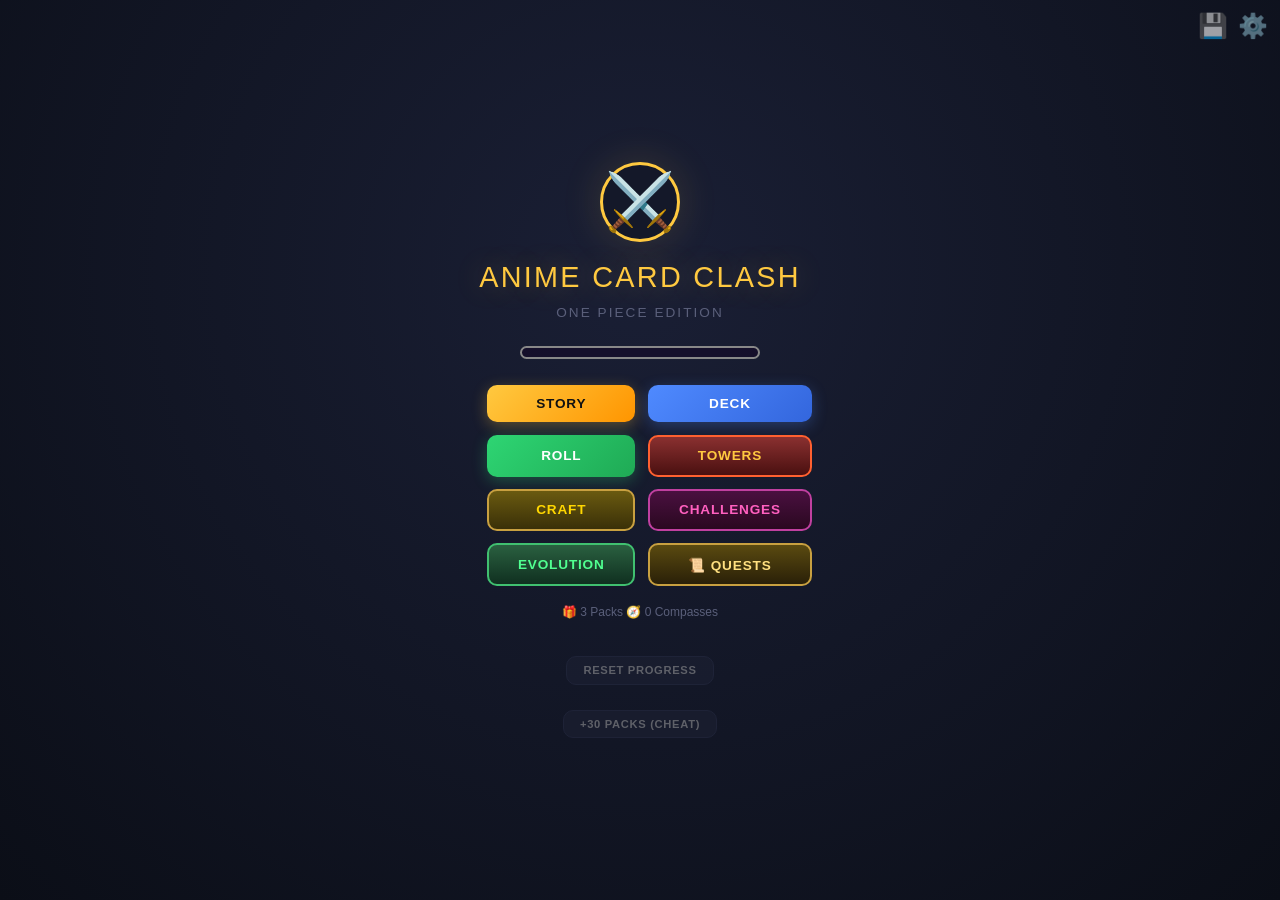
==== anime-card-clash/index.html @ 166b8b6a "Add files via upload" ====
<!DOCTYPE html>
<html lang="en">
<head>
<meta charset="UTF-8">
<meta name="viewport" content="width=device-width, initial-scale=1.0">
<title>Anime Card Clash</title>
<style>
*{margin:0;padding:0;box-sizing:border-box;}
@import url('https://fonts.googleapis.com/css2?family=Russo+One&family=Inter:wght@400;600;700;800;900&display=swap');
:root{
  --bg:#0b0e17;--card-bg:#141829;--card-border:#252a40;
  --accent:#4f8aff;--gold:#ffc940;--red:#ff4757;--green:#2ed573;
  --text:#e8e8e8;--muted:#5a5f7a;--panel:#111425;
  --c-common:#888;--c-rare:#4f8aff;--c-epic:#a855f7;--c-legendary:#ffc940;--c-mythic:#ff4040;--c-ultra:#00e5ff;
}
body{background:var(--bg);color:var(--text);font-family:'Inter',sans-serif;height:100vh;overflow:hidden;user-select:none;}
.screen{display:none;width:100%;height:100vh;position:absolute;top:0;left:0;flex-direction:column;}
.screen.active{display:flex;animation:screenIn 0.25s ease;}
@keyframes screenIn{from{opacity:0;transform:scale(0.97);}to{opacity:1;transform:scale(1);}}
@keyframes flicker{0%{opacity:0.4;transform:scaleY(0.95);}100%{opacity:1;transform:scaleY(1.05);}}

/* MENU */
#menu{align-items:center;justify-content:center;gap:1.2rem;background:radial-gradient(ellipse at 50% 30%,#1a1f35,var(--bg));}
.menu-icon{font-size:3.5rem;width:80px;height:80px;display:flex;align-items:center;justify-content:center;border-radius:50%;border:3px solid var(--gold);box-shadow:0 0 40px rgba(255,201,64,0.15);background:var(--card-bg);}
.menu-title{font-family:'Russo One',sans-serif;font-size:1.8rem;color:var(--gold);text-shadow:0 0 30px rgba(255,201,64,0.3);letter-spacing:0.08em;}
.menu-subtitle{font-size:0.85rem;color:var(--muted);letter-spacing:0.15em;margin-top:-0.5rem;}
.menu-btns{display:grid;grid-template-columns:1fr 1fr;gap:0.8rem;width:min(90%,360px);}
.menu-info{font-size:0.75rem;color:var(--muted);display:inline-block;}

/* BUTTONS */
.btn{padding:0.7rem 1.8rem;font-size:0.85rem;font-weight:700;border:none;border-radius:10px;cursor:pointer;letter-spacing:0.06em;transition:all 0.15s;font-family:'Inter',sans-serif;}
.btn:hover{transform:translateY(-2px);filter:brightness(1.15);}
.btn-static:hover{transform:none!important;filter:none!important;}
.btn:disabled{opacity:0.3;cursor:not-allowed;transform:none;}
.btn-blue{background:linear-gradient(135deg,#4f8aff,#3366dd);color:#fff;box-shadow:0 4px 15px rgba(79,138,255,0.3);}
.btn-gold{background:linear-gradient(135deg,#ffc940,#ff9500);color:#111;box-shadow:0 4px 15px rgba(255,201,64,0.3);}
.btn-green{background:linear-gradient(135deg,#2ed573,#1faa55);color:#fff;box-shadow:0 4px 15px rgba(46,213,115,0.3);}
.btn-dark{background:#1e2235;color:#aaa;border:1px solid #2a2f48;}
.btn-sm{padding:0.45rem 1rem;font-size:0.75rem;}
.header-bar{display:flex;align-items:center;gap:0.8rem;width:100%;padding:0.8rem 1rem;flex-shrink:0;}

/* RARITY */
.r-common{color:var(--c-common);}.r-rare{color:var(--c-rare);}.r-epic{color:var(--c-epic);}.r-legendary{color:var(--c-legendary);}.r-mythic{color:var(--c-mythic);}.r-ultra{color:var(--c-ultra);}
.rb-common{border-color:var(--c-common)!important;}.rb-rare{border-color:var(--c-rare)!important;}.rb-epic{border-color:var(--c-epic)!important;}.rb-legendary{border-color:var(--c-legendary)!important;}.rb-mythic{border-color:var(--c-mythic)!important;}.rb-ultra{border-color:var(--c-ultra)!important;}
.rbg-common{background:var(--c-common);}.rbg-rare{background:var(--c-rare);}.rbg-epic{background:var(--c-epic);}.rbg-legendary{background:var(--c-legendary);}.rbg-mythic{background:var(--c-mythic);}.rbg-ultra{background:var(--c-ultra);}

/* STAGE SELECT */
#stage-select{padding:0;gap:0;overflow-y:auto;}
.stages-list{display:flex;flex-direction:column;gap:0.6rem;padding:0.5rem 1rem 1rem;overflow-y:auto;flex:1;}
.stage-row{--row-glow:var(--accent);display:flex;align-items:center;gap:0.8rem;padding:0.7rem 1rem;background:var(--card-bg);border:2px solid var(--card-border);border-radius:12px;cursor:pointer;transition:border-color 0.18s,box-shadow 0.18s,transform 0.18s,opacity 0.18s;}
.stage-row.cleared{--row-glow:var(--green);border-color:var(--green);opacity:0.8;}
/* Hard mode used to set this inline with !important, which nothing could override — so it
   never lit up on hover. As a class it sits in the normal cascade. */
.stage-row.hard-mode-row{--row-glow:#ff2040;border-color:#ff2040;background:linear-gradient(135deg,#3a0010,#1a0008);box-shadow:0 0 16px rgba(255,32,64,0.4);}
/* Each row lights up in its own colour. :not(.locked) outranks .cleared and .hard-mode-row,
   which previously won on source order and left cleared rows with no hover highlight at all. */
.stage-row:not(.locked):hover{border-color:var(--row-glow);box-shadow:0 0 0 1px var(--row-glow),0 0 18px -3px var(--row-glow);transform:translateY(-2px);opacity:1;}
.stage-row.locked{opacity:0.4;cursor:not-allowed;}
.stage-num{font-family:'Russo One',sans-serif;font-size:1.2rem;color:var(--gold);min-width:30px;}
.stage-info{flex:1;}.stage-name{font-weight:700;font-size:0.85rem;}
.stage-enemies{font-size:0.65rem;color:var(--muted);margin-top:0.15rem;}
.stage-badge{font-size:0.6rem;font-weight:700;padding:2px 8px;border-radius:6px;color:#fff;}
.badge-boss{background:#cc2244;}.badge-clear{background:var(--green);color:#000;}.badge-locked{background:#333;color:#666;}

/* DECK BUILDER */
#deck-builder{padding:0;gap:0;overflow-y:auto;}
.deck-content{padding:0.5rem 1rem 1rem;flex:1;overflow-y:auto;display:flex;flex-direction:column;align-items:center;gap:0.6rem;}
.deck-slots{display:flex;gap:0.5rem;flex-wrap:wrap;justify-content:center;align-items:flex-start;}
.deck-col{display:flex;flex-direction:column;align-items:center;gap:4px;}
.deck-slot{width:72px;height:96px;background:var(--panel);border:2px dashed #2a2f48;border-radius:10px;display:flex;align-items:center;justify-content:center;font-size:1.5rem;color:#2a2f48;cursor:pointer;transition:all 0.2s;overflow:hidden;position:relative;}
.deck-slot.filled{border-style:solid;}.deck-slot.filled:hover{border-color:var(--red)!important;}
.sup-slot{width:48px;height:64px;background:var(--panel);border:2px dashed #3a2f48;border-radius:7px;display:flex;align-items:center;justify-content:center;font-size:1rem;color:#3a2f48;cursor:pointer;transition:all 0.2s;overflow:hidden;position:relative;}
.sup-slot.filled{border-style:solid;}
.sup-slot.disabled{opacity:0.3;cursor:not-allowed;}
.slot-x{position:absolute;top:2px;right:3px;font-size:0.55rem;background:var(--red);color:#fff;width:13px;height:13px;border-radius:50%;display:none;align-items:center;justify-content:center;font-weight:700;z-index:2;}
.deck-slot.filled:hover .slot-x{display:flex;}
.sup-slot.filled:hover .slot-x{display:flex;}
.sup-pile{display:flex;gap:0.6rem;flex-wrap:wrap;justify-content:center;width:100%;padding:0.3rem;}
.sup-card{width:140px;height:200px;border:2px solid var(--card-border);border-radius:10px;overflow:hidden;cursor:pointer;position:relative;background:var(--card-bg);transition:transform 0.15s;display:flex;flex-direction:column;}
.sup-card:hover{transform:translateY(-3px);box-shadow:0 6px 20px rgba(0,0,0,0.3);}
.sup-card.equipped{opacity:0.4;}
.sup-card.selected{border-color:var(--gold);box-shadow:0 0 10px var(--gold);}
.sup-card .sc-header{display:flex;justify-content:space-between;align-items:center;padding:0.25rem 0.4rem;background:rgba(0,0,0,0.3);}
.sup-card .sc-name{font-size:0.6rem;font-weight:700;white-space:nowrap;overflow:hidden;text-overflow:ellipsis;flex:1;margin-right:4px;}
.sup-card .sc-rbadge{font-size:0.4rem;font-weight:800;padding:1px 4px;border-radius:3px;color:#000;letter-spacing:0.05em;flex-shrink:0;}
.sup-card .sc-art{width:100%;flex:1;object-fit:cover;display:block;min-height:0;}
.sup-card .sc-bottom{padding:0.35rem 0.45rem 0.4rem;background:linear-gradient(0deg,rgba(10,8,30,0.97) 55%,rgba(10,8,30,0.85) 80%,rgba(10,8,30,0.4) 95%,transparent);position:absolute;bottom:0;left:0;right:0;z-index:5;max-height:62%;overflow:hidden;}
.sup-card.long-desc .sc-bottom{max-height:78%;padding:0.25rem 0.4rem 0.35rem;}
.sup-card .sc-ability{font-size:0.48rem;color:#cde7ff;line-height:1.28;display:-webkit-box;-webkit-line-clamp:6;-webkit-box-orient:vertical;overflow:hidden;text-overflow:ellipsis;word-wrap:break-word;}
.sup-card.long-desc .sc-ability{font-size:0.42rem;line-height:1.22;-webkit-line-clamp:10;}
.deck-hint{font-size:0.7rem;color:var(--muted);}
.available-title{font-size:0.7rem;color:var(--muted);letter-spacing:0.1em;margin-top:0.3rem;}
.cards-grid{display:flex;gap:0.6rem;flex-wrap:wrap;justify-content:center;width:100%;}

/* GAME CARD */
.gcard{width:140px;height:200px;background:var(--card-bg);border:2px solid var(--card-border);border-radius:10px;overflow:hidden;cursor:pointer;transition:all 0.2s;position:relative;}
.gcard:hover{transform:translateY(-3px);box-shadow:0 6px 20px rgba(0,0,0,0.3);}
.gc-header{display:flex;justify-content:space-between;align-items:center;padding:0.25rem 0.4rem;background:rgba(0,0,0,0.3);}
.gc-name{font-size:0.6rem;font-weight:700;white-space:nowrap;overflow:hidden;text-overflow:ellipsis;flex:1;margin-right:4px;}
.gc-rbadge{font-size:0.4rem;font-weight:800;padding:1px 4px;border-radius:3px;color:#000;letter-spacing:0.05em;flex-shrink:0;}
.gc-art{width:100%;position:relative;overflow:hidden;display:flex;align-items:center;justify-content:center;}
.gc-bottom{padding:0.4rem 0.5rem 0.35rem;background:linear-gradient(0deg,rgba(10,8,30,0.95) 60%,rgba(10,8,30,0.7) 85%,transparent);position:absolute;bottom:0;left:0;right:0;z-index:5;}
.gc-ability{font-size:0.5rem;color:#6ec6ff;white-space:nowrap;overflow-x:auto;margin-bottom:0.15rem;scrollbar-width:none;-ms-overflow-style:none;}.gc-ability::-webkit-scrollbar{display:none;}
.gc-ability-full{font-size:0.45rem;color:#6ec6ff;line-height:1.3;margin-bottom:0.15rem;}
.gc-stats{display:flex;gap:0.4rem;font-size:0.55rem;}
.gc-equipped{position:absolute;top:6px;left:50%;transform:translateX(-50%);background:rgba(0,0,0,0.8);color:var(--green);font-size:0.6rem;font-weight:700;padding:3px 8px;border-radius:6px;z-index:10;}

/* INSPECT MODAL */
.modal-bg{display:none;position:fixed;inset:0;background:rgba(0,0,0,0.85);z-index:200;align-items:center;justify-content:center;}
.modal-bg.open{display:flex;}
.modal-box{background:var(--card-bg);border:2px solid var(--gold);border-radius:16px;padding:1.2rem;max-width:300px;width:90%;box-shadow:0 0 60px rgba(255,201,64,0.15);}
.modal-art{width:100%;height:150px;border-radius:10px;overflow:hidden;margin-bottom:0.8rem;}
.m-name{font-weight:800;font-size:1rem;color:var(--gold);margin-bottom:0.3rem;}
.m-rarity{font-size:0.7rem;font-weight:700;margin-bottom:0.4rem;}
.m-stats{display:flex;gap:1rem;font-size:0.85rem;margin-bottom:0.6rem;}
.m-label{font-size:0.55rem;color:var(--muted);text-transform:uppercase;letter-spacing:0.1em;margin-bottom:0.15rem;}
.m-ability{font-weight:700;color:#6ec6ff;margin-bottom:0.2rem;font-size:0.8rem;}
.m-desc{font-size:0.75rem;color:#aab;line-height:1.45;}

/* ROLL SCREEN */
#roll-screen{padding:0;gap:0;}
.roll-content{flex:1;display:flex;flex-direction:column;align-items:center;justify-content:center;gap:0.8rem;}
.pack-count{font-size:0.85rem;color:var(--muted);}.pack-count span{color:var(--gold);font-weight:800;font-size:1.1rem;}
.roll-area{width:180px;height:250px;perspective:600px;}
.roll-card{width:100%;height:100%;position:relative;transform-style:preserve-3d;transition:transform 0.6s ease;}
.roll-card.flipping{transform:rotateY(180deg);}
.roll-front,.roll-back{position:absolute;inset:0;backface-visibility:hidden;border-radius:14px;overflow:hidden;border:3px solid var(--card-border);}
.roll-front{background:linear-gradient(135deg,#1a1535,#251a35);display:flex;flex-direction:column;align-items:center;justify-content:center;gap:0.5rem;}
.roll-front .ri{font-size:4rem;}.roll-front .rl{font-size:0.75rem;color:var(--muted);letter-spacing:0.1em;}
.roll-back{transform:rotateY(180deg);background:var(--card-bg);}
@keyframes packPulse{0%,100%{opacity:0.4;}50%{opacity:1;}}
@keyframes packFlipAll{0%{transform:perspective(400px) rotateY(180deg) scale(0.85);opacity:0.2;}60%{transform:perspective(400px) rotateY(-10deg) scale(1.05);opacity:1;}100%{transform:perspective(400px) rotateY(0deg) scale(1);opacity:1;}}
.pack-all-card{aspect-ratio:2/3;min-height:150px;border-radius:8px;border:2px solid var(--card-border);overflow:hidden;background:linear-gradient(135deg,#1a1535,#251a35);position:relative;transform-style:preserve-3d;}
.pack-all-card.flipped{animation:packFlipAll 0.55s cubic-bezier(0.34,1.56,0.64,1) forwards;}
.pack-all-back{position:absolute;inset:0;display:flex;flex-direction:column;align-items:center;justify-content:center;background:linear-gradient(135deg,#1a1535,#251a35);}
@keyframes packShake{0%{transform:rotate(0);}15%{transform:rotate(-3deg);}30%{transform:rotate(3deg);}45%{transform:rotate(-2deg);}60%{transform:rotate(1deg);}100%{transform:rotate(0);}}
@keyframes packGlow{0%{box-shadow:0 0 0 rgba(255,201,64,0);}50%{box-shadow:0 0 30px rgba(255,201,64,0.5);}100%{box-shadow:0 0 0 rgba(255,201,64,0);}}
.pack-shake{animation:packShake 0.4s ease;}
.pack-glow{animation:packGlow 0.8s ease;}
.roll-result{font-size:0.8rem;color:var(--muted);height:1.5rem;text-align:center;}
.roll-result.got-new{color:var(--gold);font-weight:700;}

/* BATTLE */
#battle{background:radial-gradient(ellipse at 50% 40%,#12162a,var(--bg));}
#battle.holy-throne-arena{background:radial-gradient(ellipse at 50% 30%,#5a0010,#1a0008 60%,#08000a);position:relative;overflow:hidden;}
#battle.holy-throne-arena::before{content:'';position:absolute;inset:0;background:radial-gradient(ellipse at 30% 15%,rgba(255,40,80,0.18),transparent 55%),radial-gradient(ellipse at 75% 85%,rgba(255,20,60,0.14),transparent 60%);pointer-events:none;animation:holyThronePulse 4s ease-in-out infinite;z-index:0;}
@keyframes holyThronePulse{0%,100%{opacity:0.7;}50%{opacity:1;}}
.holy-bolt{position:absolute;top:0;left:0;pointer-events:none;z-index:1;animation:holyBoltStrike 0.55s ease-out forwards;}
.holy-bolt-fixed{position:fixed;top:0;left:0;pointer-events:none;z-index:9999;animation:holyBoltStrike 0.55s ease-out forwards;}
@keyframes holyBoltStrike{0%{opacity:0;}5%{opacity:1;}25%{opacity:1;}45%{opacity:0.4;}55%{opacity:1;}100%{opacity:0;}}
.holy-flash{position:absolute;inset:0;background:radial-gradient(circle at var(--fx,50%) 0%,rgba(255,80,120,0.45),rgba(255,32,64,0.18) 30%,transparent 60%);pointer-events:none;z-index:8;animation:holyFlashFade 0.5s ease-out forwards;}
@keyframes holyFlashFade{0%{opacity:0;}15%{opacity:1;}100%{opacity:0;}}
.battle-header{width:100%;padding:0.4rem 0.8rem;display:flex;justify-content:space-between;align-items:center;border-bottom:1px solid #1a1e35;flex-shrink:0;}
.b-stage{font-size:0.7rem;color:var(--muted);}.b-step{font-size:0.65rem;color:#444;}
.battle-arena{flex:1;display:flex;flex-direction:row;align-items:center;justify-content:center;gap:1.5rem;padding:0.3rem 0.5rem;position:relative;overflow:visible;}

/* BATTLE CARD */
.bc{width:42%;max-width:280px;background:var(--card-bg);border:3px solid var(--card-border);border-radius:10px;overflow:hidden;position:relative;transition:all 0.2s;flex-shrink:0;aspect-ratio:5/7;}
.bc-player{border-color:#336699;}.bc-enemy{border-color:#993344;}
.bc{z-index:5;}
.bc-stunned{border-color:#ffaa00!important;box-shadow:0 0 15px rgba(255,170,0,0.3);}.bc-frozen{border-color:#4488ff!important;box-shadow:0 0 15px rgba(68,136,255,0.4);}
.bc-stunned .bc-art::after{content:'';position:absolute;inset:0;pointer-events:none;z-index:5;background:radial-gradient(circle at 30% 40%,rgba(255,230,60,0.15),transparent 40%),radial-gradient(circle at 70% 60%,rgba(255,230,60,0.1),transparent 35%);animation:stunFlicker 0.8s ease-in-out infinite alternate;}
@keyframes stunFlicker{0%{opacity:0.4;}50%{opacity:1;}100%{opacity:0.3;}}
.bc-burning .bc-art::after{content:'';position:absolute;inset:0;pointer-events:none;z-index:5;background:radial-gradient(circle at 50% 80%,rgba(255,80,0,0.25),transparent 50%),radial-gradient(circle at 30% 70%,rgba(255,40,0,0.15),transparent 40%),radial-gradient(circle at 70% 75%,rgba(255,100,0,0.15),transparent 40%);animation:burnFlicker 0.6s ease-in-out infinite alternate;}
@keyframes burnFlicker{0%{opacity:0.5;}50%{opacity:1;}100%{opacity:0.4;}}
/* AKAINU MAGMA AURA */
.bc-magma{border-color:#cc3300!important;box-shadow:0 0 20px rgba(255,60,0,0.5),0 0 40px rgba(255,30,0,0.2)!important;}
.bc-magma .bc-art::after{content:'';position:absolute;inset:0;pointer-events:none;z-index:5;background:linear-gradient(180deg,transparent 40%,rgba(255,80,0,0.15) 60%,rgba(255,40,0,0.25) 80%,rgba(200,20,0,0.3) 100%);animation:magmaGlow 1.5s ease-in-out infinite alternate;}
@keyframes magmaGlow{0%{opacity:0.4;}50%{opacity:0.8;}100%{opacity:0.5;}}
.bc-header{display:flex;justify-content:space-between;align-items:center;padding:0.25rem 0.4rem;background:rgba(0,0,0,0.5);position:relative;z-index:2;}
.bc-name{font-size:0.85rem;font-weight:700;white-space:nowrap;overflow:hidden;text-overflow:ellipsis;flex:1;}
.bc-rarity{font-size:0.4rem;font-weight:800;padding:2px 4px;border-radius:4px;color:#000;flex-shrink:0;}
.bc-art{position:absolute;inset:0;overflow:hidden;z-index:0;}
.bc-bottom{padding:0.3rem 0.5rem 0.4rem;background:linear-gradient(180deg,rgba(0,0,0,0.0) 0%,rgba(0,0,0,0.7) 20%,rgba(0,0,0,0.85) 100%);position:absolute;bottom:0;left:0;right:0;z-index:2;}
.bc-ability{font-size:0.7rem;color:#a0d8ff;margin-bottom:0.3rem;position:relative;line-height:1.35;word-break:break-word;white-space:normal;text-shadow:0 1px 2px rgba(0,0,0,0.8);font-weight:500;}
.bc-hp-bar{height:7px;background:#0a0c14;border-radius:4px;overflow:hidden;margin-bottom:0.1rem;}
.bc-hp-fill{height:100%;border-radius:4px;transition:width 0.5s ease;}
.hp-g{background:linear-gradient(90deg,#1fa855,#2ed573);}.hp-y{background:linear-gradient(90deg,#e67e22,#f1c40f);}.hp-r{background:linear-gradient(90deg,#c0392b,#e74c3c);}
.hp-transformed{background:linear-gradient(90deg,#c020c0,#ff40e0)!important;box-shadow:0 0 8px rgba(255,64,224,0.6);animation:hpTransformedPulse 1s ease-in-out infinite alternate;}
@keyframes hpTransformedPulse{0%{filter:brightness(1);}100%{filter:brightness(1.3) saturate(1.4);}}
@keyframes newBadgePulse{0%{transform:scale(1);box-shadow:0 0 6px rgba(255,48,96,0.6);}100%{transform:scale(1.08);box-shadow:0 0 12px rgba(255,80,140,1);}}
@keyframes g2Steam{0%{opacity:0;transform:translate(-50%,-50%) scale(0.4);}30%{opacity:0.95;}100%{opacity:0;transform:translate(-50%,-90%) scale(1.7);}}
@keyframes g2Streak{0%{opacity:0;}30%{opacity:1;}100%{opacity:0;}}
@keyframes g2AxeRise{0%{opacity:0;transform:translate(-50%,0) scaleY(0);}40%{opacity:1;transform:translate(-50%,0) scaleY(1.18) scaleX(0.85);}65%{transform:translate(-50%,0) scaleY(0.92) scaleX(1.08);}100%{opacity:1;transform:translate(-50%,0) scaleY(1) scaleX(1);}}
@keyframes g2AxeSlam{0%{opacity:1;transform:translate(-50%,0) scaleY(0.05) scaleX(2.5);}30%{opacity:1;transform:translate(-50%,0) scaleY(1.25) scaleX(0.65);}65%{transform:translate(-50%,0) scaleY(0.9) scaleX(1.05);}100%{opacity:0;transform:translate(-50%,0) scaleY(0.5) scaleX(1);}}
@keyframes g2AxeImpact{0%{opacity:0;transform:translate(-50%,-50%) scale(0.15);}20%{opacity:1;transform:translate(-50%,-50%) scale(1.35) scaleY(0.8);}55%{transform:translate(-50%,-50%) scale(1) scaleY(1);}100%{opacity:0;transform:translate(-50%,-50%) scale(1.6);}}
@keyframes g2AxeSteam{0%{opacity:0;transform:translate(-50%,-50%) scale(0.3);}20%{opacity:0.95;}100%{opacity:0;transform:translate(-50%,-230%) scale(2.4);}}
@keyframes g2SpeedLine{0%{opacity:0;transform:translateX(-50%) scaleY(0);}25%{opacity:1;}100%{opacity:0;transform:translateX(-50%) scaleY(1);}}
@keyframes luffyArm{0%{opacity:0;scaleX(0);}15%{opacity:1;}70%{opacity:1;transform:translate(0,-50%) scaleX(1);}100%{opacity:0;transform:translate(0,-50%) scaleX(1.05);}}
@keyframes luffyFist{0%{opacity:0;transform:translate(-50%,-50%) scale(0.3);}25%{opacity:1;transform:translate(-50%,-50%) scale(1.15);}80%{opacity:1;transform:translate(-50%,-50%) scale(1);}100%{opacity:0;transform:translate(-50%,-50%) scale(1.3);}}
@keyframes luffyRing{0%{opacity:0.9;transform:translate(-50%,-50%) scale(0.3);border-width:6px;}100%{opacity:0;transform:translate(-50%,-50%) scale(3.5);border-width:1px;}}
@keyframes beastBlastOrb{0%{opacity:0;transform:translate(-50%,-50%) scale(0.1);}20%{opacity:1;transform:translate(-50%,-50%) scale(1.3);}70%{opacity:1;transform:translate(-50%,-50%) scale(1);}100%{opacity:0;transform:translate(-50%,-50%) scale(0.5) translateY(-80px);}}
@keyframes beastBlastRay{0%{opacity:0;transform:translateY(-50%) scaleX(0);transform-origin:left center;}25%{opacity:0.9;}80%{opacity:0.7;transform:translateY(-50%) scaleX(1);}100%{opacity:0;transform:translateY(-50%) scaleX(1.05);}}
@keyframes beastBlastImpact{0%{opacity:0;transform:translate(-50%,-50%) scale(0.2);}30%{opacity:1;transform:translate(-50%,-50%) scale(1.4);}70%{opacity:0.8;transform:translate(-50%,-50%) scale(1);}100%{opacity:0;transform:translate(-50%,-50%) scale(1.6);}}
@keyframes beastBlastRing{0%{opacity:0.85;transform:translate(-50%,-50%) scale(0.2);border-width:8px;}100%{opacity:0;transform:translate(-50%,-50%) scale(4);border-width:1px;}}
@keyframes superBlastCharge{0%{opacity:0;transform:translate(-50%,-50%) scale(0.5);}30%{opacity:0.7;transform:translate(-50%,-50%) scale(1.5);}60%{opacity:0.9;transform:translate(-50%,-50%) scale(1.1);}100%{opacity:1;transform:translate(-50%,-50%) scale(1.3);}}
@keyframes superBlastBeam{0%{opacity:0;transform:translateY(-50%) scaleX(0);transform-origin:right center;}15%{opacity:1;}90%{opacity:0.9;transform:translateY(-50%) scaleX(1);}100%{opacity:0;transform:translateY(-50%) scaleX(1);}}
@keyframes superBlastNova{0%{opacity:0;transform:translate(-50%,-50%) scale(0);}20%{opacity:1;transform:translate(-50%,-50%) scale(1.8);}60%{opacity:0.9;transform:translate(-50%,-50%) scale(1.4);}100%{opacity:0;transform:translate(-50%,-50%) scale(3.5);}}
@keyframes superBlastShockwave{0%{opacity:0.95;transform:translate(-50%,-50%) scale(0.1);border-width:12px;}100%{opacity:0;transform:translate(-50%,-50%) scale(6);border-width:1px;}}
@keyframes g3FistDrop{0%{top:-200px;opacity:0;transform:translate(-50%,0) scale(0.6);}30%{opacity:1;}80%{transform:translate(-50%,0) scale(1.05);}100%{top:var(--landY,calc(50% - 30px));transform:translate(-50%,0) scale(1);}}
@keyframes g3Shadow{0%{opacity:0;transform:translate(-50%,-50%) scale(0.2);}80%{opacity:0.85;transform:translate(-50%,-50%) scale(1);}100%{opacity:0.7;transform:translate(-50%,-50%) scale(1.1);}}
@keyframes g3Ring{0%{opacity:1;transform:translate(-50%,-50%) scale(0.4);border-width:8px;}100%{opacity:0;transform:translate(-50%,-50%) scale(4);border-width:1px;}}
@keyframes g3Dust{0%{opacity:0.9;transform:translate(-50%,-50%);}100%{opacity:0;transform:translate(calc(-50% + var(--dx)),calc(-50% + var(--dy)));}}
/* === LUFFY GEAR 4 BOUNCEMAN === */
.bc.g4-bounce{animation:g4Bounce 0.6s cubic-bezier(.34,1.56,.64,1) forwards;}
@keyframes g4Bounce{0%{transform:scale(1);}15%{transform:scale(0.7,1.3);}30%{transform:scale(1.5,0.6) translateX(8px);}50%{transform:scale(0.85,1.2);}70%{transform:scale(1.15,0.92);}100%{transform:scale(1);}}
@keyframes g4Ring{0%{opacity:1;transform:translate(-50%,-50%) scale(0.3);}100%{opacity:0;transform:translate(-50%,-50%) scale(4);}}
@keyframes g4Drop{0%{opacity:0.95;transform:translate(-50%,-50%) scale(1);}100%{opacity:0;transform:translate(calc(-50% + var(--dx)),calc(-50% + var(--dy))) scale(0.4);}}
@keyframes g4Streak{0%{opacity:0;transform:translate(0,-50%) scaleX(0);}30%{opacity:1;transform:translate(0,-50%) scaleX(1);}100%{opacity:0;transform:translate(0,-50%) scaleX(1.1);}}
/* === LUFFY GEAR 5 NIKA === */
.bc.g5-nika-outline{filter:drop-shadow(0 0 12px #fff) drop-shadow(0 0 4px #ffd040)!important;animation:g5NikaPulse 0.55s ease-out forwards;}
@keyframes g5NikaPulse{0%{filter:drop-shadow(0 0 12px #fff) drop-shadow(0 0 4px #ffd040);}50%{filter:drop-shadow(0 0 30px #fff) drop-shadow(0 0 14px #ffd040) brightness(1.4);}100%{filter:none;}}
@keyframes g5Flash{0%{opacity:0;}30%{opacity:1;}100%{opacity:0;}}
@keyframes g5Ring{0%{opacity:1;transform:translate(-50%,-50%) scale(0.3);}100%{opacity:0;transform:translate(-50%,-50%) scale(5);}}
@keyframes g5Star{0%{opacity:0;transform:translate(-50%,-50%) scale(0.2) rotate(0deg);}40%{opacity:1;transform:translate(-50%,-50%) scale(1.1) rotate(40deg);}100%{opacity:0;transform:translate(-50%,-50%) scale(1.5) rotate(60deg);}}
@keyframes g5Crack{0%{opacity:0;transform:scale(0.4);}30%{opacity:1;transform:scale(1);}100%{opacity:0;transform:scale(1.2);}}
/* === ZORO TRIPLE SLASH === */
@keyframes zoroSlashAnim{0%{opacity:0;clip-path:inset(0 100% 0 0);}30%{opacity:1;clip-path:inset(0 0 0 0);}100%{opacity:0;clip-path:inset(0 0 0 100%);}}
@keyframes zoroXPop{0%{opacity:0;transform:translate(-50%,-50%) scale(0.4) rotate(-30deg);}40%{opacity:1;transform:translate(-50%,-50%) scale(1.1) rotate(0deg);}100%{opacity:0;transform:translate(-50%,-50%) scale(1.3) rotate(0deg);}}
/* === SANJI DIABLE JAMBE === */
@keyframes sanjiArc{0%{opacity:0;clip-path:inset(0 100% 0 0);}30%{opacity:1;clip-path:inset(0 0 0 0);}100%{opacity:0;clip-path:inset(0 0 0 100%);}}
@keyframes sanjiBoot{0%{opacity:0;transform:translate(-50%,-50%) rotate(0rad) scale(0.6);}30%{opacity:1;}100%{opacity:0;transform:translate(calc(-50% + var(--tx)),calc(-50% + var(--ty))) rotate(0.4rad) scale(1.2);}}
@keyframes sanjiEmber{0%{opacity:1;transform:translate(-50%,-50%) scale(1);}100%{opacity:0;transform:translate(calc(-50% + var(--dx)),calc(-50% + var(--dy))) scale(0.3);}}
@keyframes sanjiRing{0%{opacity:1;transform:translate(-50%,-50%) scale(0.3);}100%{opacity:0;transform:translate(-50%,-50%) scale(4.5);}}
/* === ACE FLAME PHOENIX === */
@keyframes acePhoenix{0%{opacity:0;transform:translate(-50%,-50%) rotate(var(--r,0rad)) scale(0.4);}25%{opacity:1;transform:translate(-50%,-50%) rotate(var(--r,0rad)) scale(1);}100%{opacity:0;transform:translate(calc(-50% + var(--tx)),calc(-50% + var(--ty))) rotate(var(--r,0rad)) scale(1.3);}}
@keyframes aceTrail{0%{opacity:0.95;transform:translate(-50%,-50%) scale(1);}100%{opacity:0;transform:translate(-50%,-30%) scale(0.4);}}
@keyframes aceBurst{0%{opacity:0;transform:translate(-50%,-50%) scale(0.2);}30%{opacity:1;transform:translate(-50%,-50%) scale(1);}100%{opacity:0;transform:translate(-50%,-50%) scale(1.4);}}
/* === BROOK SOUL MIST === */
@keyframes brookMist{0%{opacity:0;transform:translate(-50%,-50%) scale(0.2);}30%{opacity:1;transform:translate(-50%,-50%) scale(1);}100%{opacity:0;transform:translate(-50%,-50%) scale(1.5);}}
@keyframes brookSkull{0%{opacity:0;transform:translate(-50%,-50%) rotate(0deg) scale(0.4);}30%{opacity:1;transform:translate(-50%,-50%) rotate(20deg) scale(1);}100%{opacity:0;transform:translate(calc(-50% + var(--sxF)),calc(-50% + var(--syF))) rotate(40deg) scale(0.7);}}
@keyframes brookWisp{0%{opacity:0;transform:translate(-50%,-50%) scale(0.5);}30%{opacity:1;transform:translate(-50%,-50%) scale(1);}100%{opacity:0;transform:translate(-50%,calc(-50% + var(--wy))) scale(0.6);}}
@keyframes brookRing{0%{opacity:1;transform:translate(-50%,-50%) scale(0.3);}100%{opacity:0;transform:translate(-50%,-50%) scale(4);}}
/* === NAMI CLIMA-TACT === */
@keyframes namiCloud{0%{opacity:0;transform:translate(-50%,-50%) scale(0.4) translateY(-20px);}30%{opacity:1;transform:translate(-50%,-50%) scale(1) translateY(0);}80%{opacity:1;}100%{opacity:0;transform:translate(-50%,-50%) scale(1.05) translateY(0);}}
@keyframes namiBolt{0%{opacity:0;clip-path:inset(0 0 100% 0);}30%{opacity:1;clip-path:inset(0 0 0 0);}100%{opacity:0;}}
@keyframes namiArc{0%{opacity:0;}30%{opacity:1;}100%{opacity:0;}}
@keyframes namiFlash{0%{opacity:0;transform:translate(-50%,-50%) scale(0.3);}30%{opacity:1;transform:translate(-50%,-50%) scale(1);}100%{opacity:0;transform:translate(-50%,-50%) scale(1.5);}}
@keyframes namiRain{0%{opacity:0;transform:translateY(0);}30%{opacity:1;}100%{opacity:0;transform:translateY(var(--rfall));}}
/* === USOPP SNIPER === */
@keyframes usoppCrosshair{0%{opacity:0;transform:translate(-50%,-50%) scale(2.5) rotate(45deg);}40%{opacity:1;transform:translate(-50%,-50%) scale(1) rotate(0deg);}100%{opacity:0;transform:translate(-50%,-50%) scale(1) rotate(0deg);}}
@keyframes usoppTracer{0%{opacity:0;transform:translate(0,-50%) rotate(var(--ang,0rad)) scaleX(0);}30%{opacity:1;}100%{opacity:0;transform:translate(0,-50%) rotate(var(--ang,0rad)) scaleX(1);}}
@keyframes usoppSmoke{0%{opacity:0.8;transform:translate(-50%,-50%) scale(0.5);}100%{opacity:0;transform:translate(-50%,-90%) scale(2);}}
@keyframes usoppBurst{0%{opacity:0;transform:translate(-50%,-50%) scale(0.4) rotate(0deg);}30%{opacity:1;transform:translate(-50%,-50%) scale(1) rotate(30deg);}100%{opacity:0;transform:translate(-50%,-50%) scale(1.4) rotate(60deg);}}
/* === ROBIN FLOWER CLUTCH === */
@keyframes robinPetal{0%{opacity:0;transform:translate(-50%,-100%) rotate(var(--ra,0rad)) scale(0.1);}40%{opacity:1;transform:translate(-50%,-100%) rotate(var(--ra,0rad)) scale(1.05);}100%{opacity:0;transform:translate(-50%,-100%) rotate(var(--ra,0rad)) scale(1.1);}}
@keyframes robinCenter{0%{opacity:0;transform:translate(-50%,-50%) scale(0.2);}40%{opacity:1;transform:translate(-50%,-50%) scale(1);}100%{opacity:0;transform:translate(-50%,-50%) scale(1.2);}}
@keyframes robinArm{0%{opacity:0;transform:translate(-50%,-100%) rotate(var(--ra,0rad)) scale(0.2);}40%{opacity:1;transform:translate(-50%,-100%) rotate(var(--ra,0rad)) scale(1);}100%{opacity:0;transform:translate(-50%,-100%) rotate(var(--ra,0rad)) scale(1.05);}}
@keyframes robinMist{0%{opacity:0;transform:translate(-50%,-50%) scale(0.4);}30%{opacity:1;transform:translate(-50%,-50%) scale(1);}100%{opacity:0;transform:translate(-50%,-50%) scale(1.4);}}
/* === ROBIN DEMON / FRANKY / CHOPPER MONSTER === */
.robin-demon-aura{filter:drop-shadow(0 0 18px rgba(140,40,180,0.85)) drop-shadow(0 0 8px rgba(60,10,100,0.7)) brightness(0.9) contrast(1.1)!important;animation:robinDemonPulse 0.45s ease-in-out 2 alternate;}
@keyframes robinDemonPulse{0%{filter:drop-shadow(0 0 8px rgba(120,40,160,0.6));}100%{filter:drop-shadow(0 0 22px rgba(180,80,220,0.95)) brightness(0.85);}}
@keyframes robinWings{0%{opacity:0;transform:translate(-50%,-50%) scale(0.3);}40%{opacity:1;transform:translate(-50%,-50%) scale(1.1);}100%{opacity:0;transform:translate(-50%,-50%) scale(1.2);}}
@keyframes robinVine{0%{opacity:0;clip-path:inset(0 100% 0 0);}30%{opacity:1;}80%{opacity:1;clip-path:inset(0 0 0 0);}100%{opacity:0;clip-path:inset(0 0 0 0);}}
@keyframes frankyMuzzle{0%{opacity:0;transform:translate(-50%,-50%) scale(0.3) rotate(var(--rot,0deg));}40%{opacity:1;transform:translate(-50%,-50%) scale(1.2) rotate(var(--rot,0deg));}100%{opacity:0;transform:translate(-50%,-50%) scale(1.4) rotate(var(--rot,0deg));}}
@keyframes frankyBeam{0%{opacity:0;transform:translate(0,-50%) rotate(var(--ang,0rad)) scaleX(0);}30%{opacity:1;transform:translate(0,-50%) rotate(var(--ang,0rad)) scaleX(1);}100%{opacity:0;transform:translate(0,-50%) rotate(var(--ang,0rad)) scaleX(1);}}
.chopper-monster{filter:drop-shadow(0 0 14px rgba(200,120,60,0.85)) saturate(1.2)!important;animation:chopperMonsterPulse 0.35s ease-in-out 2 alternate;}
@keyframes chopperMonsterPulse{0%{transform:scale(1);}100%{transform:scale(1.06);filter:drop-shadow(0 0 22px rgba(220,140,70,0.95));}}
@keyframes chopperAntler{0%{opacity:0;transform:translate(-50%,-50%) scale(0.2);}40%{opacity:1;transform:translate(-50%,-50%) scale(1.1);}100%{opacity:0;transform:translate(-50%,-50%) scale(1.2);}}
@keyframes chopperPaw{0%{opacity:0;transform:translate(-50%,-50%) rotate(var(--ang,0rad)) scale(0.3);}40%{opacity:1;transform:translate(calc(-50% + var(--tx,0px)*0.6),calc(-50% + var(--ty,0px)*0.6)) rotate(var(--ang,0rad)) scale(1.2);}100%{opacity:0;transform:translate(calc(-50% + var(--tx,0px)),calc(-50% + var(--ty,0px))) rotate(var(--ang,0rad)) scale(1.4);}}
/* === SHANKS DIVINE DEPARTURE === */
.shanks-conqueror{filter:drop-shadow(0 0 22px rgba(220,30,60,0.9)) drop-shadow(0 0 10px rgba(255,200,100,0.6)) contrast(1.15)!important;animation:shanksAura 0.35s ease-in-out 2 alternate;}
@keyframes shanksAura{0%{transform:scale(1);}100%{transform:scale(1.05);filter:drop-shadow(0 0 30px rgba(255,40,80,0.95));}}
@keyframes shanksSky{0%{opacity:0;}30%{opacity:1;}80%{opacity:1;}100%{opacity:0;}}
@keyframes shanksHaki{0%{opacity:0;transform:scaleY(0.3);}40%{opacity:1;transform:scaleY(1);}100%{opacity:0;transform:scaleY(1);}}
@keyframes shanksPressure{0%{opacity:0;transform:translate(-50%,-50%) scale(0.2);}30%{opacity:1;transform:translate(-50%,-50%) scale(1.6);}100%{opacity:0;transform:translate(-50%,-50%) scale(3);}}
@keyframes shanksUnsheathe{0%{opacity:0;transform:translate(-50%,-50%) scaleY(0.3);}50%{opacity:1;transform:translate(-50%,-50%) scaleY(1.1);}100%{opacity:0;transform:translate(-50%,-50%) scaleY(0.9);}}
@keyframes shanksDeparture{0%{opacity:0;transform:translate(0,-50%) rotate(var(--ang,0rad)) scaleX(0) scaleY(0.3);}25%{opacity:1;transform:translate(0,-50%) rotate(var(--ang,0rad)) scaleX(1) scaleY(1);}80%{opacity:1;transform:translate(0,-50%) rotate(var(--ang,0rad)) scaleX(1) scaleY(0.9);}100%{opacity:0;transform:translate(0,-50%) rotate(var(--ang,0rad)) scaleX(1) scaleY(0.4);}}
@keyframes shanksVoid{0%{opacity:0;transform:translate(0,-50%) rotate(var(--ang,0rad)) scaleX(0);}40%{opacity:1;transform:translate(0,-50%) rotate(var(--ang,0rad)) scaleX(1);}100%{opacity:0;transform:translate(0,-50%) rotate(var(--ang,0rad)) scaleX(1) scaleY(0.2);}}
@keyframes shanksGash{0%{opacity:0;transform:translate(-50%,-50%) rotate(-25deg) scale(0.3);}40%{opacity:1;transform:translate(-50%,-50%) rotate(-22deg) scale(1.05);}100%{opacity:0;transform:translate(-50%,-50%) rotate(-20deg) scale(1.15);}}
/* === JINBE ARABESQUE === */
.jinbe-stance{filter:drop-shadow(0 0 16px rgba(80,160,240,0.85)) drop-shadow(0 0 6px rgba(160,220,255,0.6))!important;animation:jinbeStance 0.3s ease-in-out 2 alternate;}
@keyframes jinbeStance{0%{transform:scale(1);}100%{transform:scale(1.04);}}
@keyframes jinbePool{0%{opacity:0;transform:translate(-50%,-50%) scale(0.3);}40%{opacity:1;transform:translate(-50%,-50%) scale(1.1);}100%{opacity:0;transform:translate(-50%,-50%) scale(1.4);}}
@keyframes jinbeRise{0%{opacity:0;transform:translate(-50%,20px) rotate(var(--ra,0rad)) scaleY(0.3);}40%{opacity:1;transform:translate(-50%,-30px) rotate(var(--ra,0rad)) scaleY(1.2);}100%{opacity:0;transform:translate(-50%,-60px) rotate(var(--ra,0rad)) scaleY(1);}}
@keyframes jinbeTiger{0%{opacity:0;transform:translate(-50%,-50%) rotate(var(--ang,0rad)) scale(0.25);}25%{opacity:1;transform:translate(-50%,-50%) rotate(var(--ang,0rad)) scale(1);}80%{opacity:1;transform:translate(calc(-50% + var(--tx,0px)*0.85),calc(-50% + var(--ty,0px)*0.85)) rotate(var(--ang,0rad)) scale(1.1);}100%{opacity:0;transform:translate(calc(-50% + var(--tx,0px)),calc(-50% + var(--ty,0px))) rotate(var(--ang,0rad)) scale(1.2);}}
/* === WHITEBEARD GURA GURA === */
.wb-power{filter:drop-shadow(0 0 18px rgba(200,140,255,0.85)) drop-shadow(0 0 8px #fff) contrast(1.1)!important;animation:wbPowerPulse 0.3s ease-in-out 3 alternate;}
@keyframes wbPowerPulse{0%{transform:scale(1) translateX(0);}25%{transform:scale(1.03) translateX(-2px);}75%{transform:scale(1.03) translateX(2px);}100%{transform:scale(1.04) translateX(0);}}
@keyframes wbBall{0%{opacity:0;transform:translate(-50%,-50%) scale(0);}60%{opacity:1;transform:translate(-50%,-50%) scale(1.2);}100%{opacity:0;transform:translate(-50%,-50%) scale(0.3);}}
@keyframes wbTick{0%{opacity:0;transform:translate(-50%,-50%) rotate(var(--ang,0rad)) translate(0,0);}50%{opacity:1;}100%{opacity:0;transform:translate(calc(-50% + var(--cx,0px)*0.9),calc(-50% + var(--cy,0px)*0.9));}}
@keyframes wbFist{0%{opacity:0;transform:translate(-50%,-50%) rotate(var(--ang,0rad)) scale(0.3);}40%{opacity:1;transform:translate(calc(-50% + var(--tx,0px)*0.5),calc(-50% + var(--ty,0px)*0.5)) rotate(var(--ang,0rad)) scale(1.15);}100%{opacity:0;transform:translate(calc(-50% + var(--tx,0px)),calc(-50% + var(--ty,0px))) rotate(var(--ang,0rad)) scale(1.3);}}
@keyframes wbCrack{0%{opacity:0;transform:scale(0.2) rotate(0deg);}40%{opacity:1;transform:scale(1) rotate(8deg);}100%{opacity:0;transform:scale(1.25) rotate(15deg);}}
.arena-quake{animation:arenaQuake 0.08s linear infinite;}
@keyframes arenaQuake{0%{transform:translate(0,0);}25%{transform:translate(-3px,2px);}50%{transform:translate(3px,-2px);}75%{transform:translate(-2px,-3px);}100%{transform:translate(2px,3px);}}
/* === WHITEBEARD AWAKENED === */
.wb-awakened-aura{filter:drop-shadow(0 0 28px rgba(220,160,255,0.95)) drop-shadow(0 0 14px #fff) brightness(1.1) contrast(1.15)!important;animation:wbAwePulse 0.4s ease-in-out 3 alternate;}
@keyframes wbAwePulse{0%{transform:scale(1);}100%{transform:scale(1.08);}}
@keyframes wbAweDim{0%{opacity:0;}25%{opacity:1;}85%{opacity:1;}100%{opacity:0;}}
@keyframes wbAweAura{0%{opacity:0;transform:translate(-50%,-50%) scale(0.2);}50%{opacity:1;transform:translate(-50%,-50%) scale(1.3);}100%{opacity:0;transform:translate(-50%,-50%) scale(1.8);}}
@keyframes wbAweRune{0%{opacity:0;transform:translate(-50%,-50%) rotate(var(--ra,0rad)) translate(20px,0) scale(0.4);}40%{opacity:1;transform:translate(-50%,-50%) rotate(calc(var(--ra,0rad) + 0.8rad)) translate(80px,0) scale(1);}100%{opacity:0;transform:translate(-50%,-50%) rotate(calc(var(--ra,0rad) + 2rad)) translate(120px,0) scale(1.2);}}
@keyframes wbAweShatter{0%{opacity:0;transform:scale(0.3) rotate(0deg);}40%{opacity:1;transform:scale(1) rotate(5deg);}100%{opacity:0;transform:scale(1.3) rotate(12deg);}}
@keyframes wbAweFist{0%{opacity:0;transform:translate(-50%,-50%) scale(0.8);}30%{opacity:1;transform:translate(calc(-50% + var(--tx,0px)*0.4),-50%) scale(1.15);}100%{opacity:0;transform:translate(calc(-50% + var(--tx,0px)),-50%) scale(1.3);}}
@keyframes wbAweFlash{0%{opacity:0;}20%{opacity:1;}100%{opacity:0;}}
@keyframes wbAweCrack{0%{opacity:0;transform:scale(0.2) rotate(0deg);}30%{opacity:1;transform:scale(1) rotate(6deg);}100%{opacity:0;transform:scale(1.35) rotate(18deg);}}
.bc-stats{display:flex;justify-content:space-between;font-size:0.75rem;color:var(--muted);}
.bc-tag{position:absolute;top:28px;left:4px;font-size:0.45rem;font-weight:700;padding:2px 4px;border-radius:5px;z-index:5;}
.tag-stun{background:#ffaa00;color:#000;}.tag-frozen{background:#4488ff;color:#fff;}.tag-boss{background:#cc2244;color:#fff;}
.tag-burn{background:#e02020;color:#fff;box-shadow:0 0 10px rgba(255,40,40,0.6);animation:tagBurnPulse 0.7s ease-in-out infinite alternate;}
@keyframes tagBurnPulse{0%{box-shadow:0 0 6px rgba(255,40,40,0.5);}100%{box-shadow:0 0 14px rgba(255,80,80,0.9);}}
/* VS symbol removed */
.party-bar{width:100%;display:flex;justify-content:center;gap:0.3rem;padding:0.3rem;flex-shrink:0;border-top:1px solid #1a1e35;}
.p-pip{width:62px;height:80px;border-radius:8px;border:2px solid #2a2f48;overflow:hidden;display:flex;flex-direction:column;background:var(--panel);}
.p-pip.pip-active{border-color:var(--green);box-shadow:0 0 8px rgba(46,213,115,0.5);}
.p-pip.pip-dead{opacity:0.25;filter:grayscale(1);}
.p-pip-inner{width:100%;flex:1;display:flex;align-items:center;justify-content:center;font-size:0.8rem;overflow:hidden;}
.p-pip-inner img{width:100%;height:100%;object-fit:cover;}
.p-pip-name{font-size:0.55rem;text-align:center;color:#ddd;background:rgba(0,0,0,0.55);padding:2px 1px;line-height:1.05;white-space:nowrap;overflow:hidden;text-overflow:ellipsis;}
.auto-bar{width:100%;padding:0.2rem 1rem;flex-shrink:0;display:flex;align-items:center;justify-content:center;gap:0.5rem;}
.auto-label{font-size:0.6rem;color:var(--muted);letter-spacing:0.05em;}
.auto-timer{width:80px;height:3px;background:#111;border-radius:2px;overflow:hidden;}
.auto-timer-fill{height:100%;background:var(--accent);border-radius:2px;width:0%;transition:width linear;}

/* RESULT */
#result{gap:1rem;align-items:center;justify-content:center;}
.res-title{font-family:'Russo One',sans-serif;font-size:2.5rem;}
.res-win{color:var(--gold);text-shadow:0 0 40px rgba(255,201,64,0.5);}
.res-lose{color:var(--red);text-shadow:0 0 40px rgba(255,71,87,0.5);}
.res-msg{color:var(--muted);font-size:0.8rem;text-align:center;max-width:340px;line-height:1.5;padding:0 1rem;}
.res-reward{display:flex;align-items:center;gap:0.5rem;font-size:0.9rem;color:var(--gold);font-weight:700;}

/* ANIMATIONS */
@keyframes hitFlash{0%{filter:brightness(1.8) saturate(2);box-shadow:0 0 40px rgba(255,0,0,0.8),inset 0 0 40px rgba(255,0,0,0.6);}30%{filter:brightness(0.6) saturate(1.5);box-shadow:0 0 25px rgba(255,0,0,0.5),inset 0 0 25px rgba(255,0,0,0.4);}100%{filter:brightness(1) saturate(1);box-shadow:none;}}
.hit-anim{animation:hitFlash 0.4s ease !important;}
.hit-anim::before{content:'';position:absolute;inset:0;background:rgba(255,0,0,0.45);z-index:20;pointer-events:none;animation:hitRedFade 0.4s ease forwards;border-radius:inherit;}
@keyframes hitRedFade{0%{opacity:1;}50%{opacity:0.6;}100%{opacity:0;}}
@keyframes healFlash{0%{box-shadow:0 0 40px rgba(46,213,115,0.9),inset 0 0 30px rgba(46,213,115,0.4);filter:brightness(1.5);}50%{box-shadow:0 0 50px rgba(46,213,115,1),inset 0 0 40px rgba(46,213,115,0.5);filter:brightness(1.4);}100%{box-shadow:none;filter:brightness(1);}}
.heal-anim{animation:healFlash 0.7s ease !important;}
.heal-anim::before{content:'';position:absolute;inset:0;background:rgba(46,213,115,0.35);z-index:20;pointer-events:none;animation:healGreenFade 0.7s ease forwards;border-radius:inherit;}
@keyframes healGreenFade{0%{opacity:1;}50%{opacity:0.5;}100%{opacity:0;}}
@keyframes floatUp{0%{opacity:1;transform:translateY(0)scale(1);}100%{opacity:0;transform:translateY(-60px)scale(1.3);}}
.dmg-num{position:fixed;font-size:1.2rem;font-weight:900;text-shadow:0 2px 8px rgba(0,0,0,0.8);animation:floatUp 0.85s ease forwards;pointer-events:none;z-index:500;}
@keyframes supFloatUp{0%{opacity:0;transform:translate(-50%,0)scale(0.6);}20%{opacity:0.65;transform:translate(-50%,-20px)scale(1);}80%{opacity:0.55;transform:translate(-50%,-60px)scale(1.05);}100%{opacity:0;transform:translate(-50%,-90px)scale(1.1);}}
.sup-float{position:fixed;width:90px;height:128px;border-radius:9px;overflow:hidden;pointer-events:none;z-index:510;animation:supFloatUp 1.1s ease forwards;box-shadow:0 0 18px rgba(110,198,255,0.45),0 6px 18px rgba(0,0,0,0.4);border:2px solid rgba(255,255,255,0.35);}
.sup-float img{width:100%;height:100%;object-fit:cover;display:block;}
.sup-float::after{content:'';position:absolute;inset:0;background:linear-gradient(180deg,rgba(110,198,255,0.18),rgba(0,0,0,0));pointer-events:none;}
.dn-gold{color:var(--gold);}.dn-red{color:var(--red);}.dn-blue{color:#6ec6ff;}
@keyframes reviveGlow{0%{box-shadow:0 0 0 rgba(46,213,115,0);}50%{box-shadow:0 0 30px rgba(46,213,115,0.6);}100%{box-shadow:0 0 0 rgba(46,213,115,0);}}
.revive-anim{animation:reviveGlow 1s ease;}
.red-aura .bc-art{box-shadow:0 0 20px rgba(255,0,0,0.6),0 0 40px rgba(255,0,0,0.3),inset 0 0 15px rgba(255,0,0,0.2);animation:redPulse 2s ease-in-out infinite;}
@keyframes redPulse{0%,100%{box-shadow:0 0 20px rgba(255,0,0,0.6),0 0 40px rgba(255,0,0,0.3);}50%{box-shadow:0 0 30px rgba(255,0,0,0.8),0 0 60px rgba(255,0,0,0.4);}}
.angry-eyes .bc-art{box-shadow:0 0 15px rgba(255,80,0,0.5);}

/* ABILITY EFFECTS */
.fx-overlay{position:absolute;inset:0;pointer-events:none;z-index:10;overflow:hidden;}
/* PUNCH */
@keyframes fxPunch{0%{left:-60px;opacity:1;}40%{left:calc(50% - 20px);opacity:1;}60%{left:calc(50% - 20px);opacity:1;}100%{left:110%;opacity:0;}}
.fx-arm{position:absolute;top:40%;font-size:2rem;animation:fxPunch 0.6s ease forwards;}
@keyframes windLine{0%{width:0;opacity:0.8;left:-10%;}50%{width:40%;opacity:0.6;}100%{width:0;opacity:0;left:100%;}}
.fx-wind{position:absolute;height:2px;background:linear-gradient(90deg,transparent,rgba(255,255,255,0.8),transparent);border-radius:2px;animation:windLine 0.4s ease-out forwards;}
/* SLASH */
@keyframes fxSlash{0%{opacity:0;transform:rotate(-45deg)scale(0.5);}30%{opacity:1;transform:rotate(0deg)scale(1.2);}100%{opacity:0;transform:rotate(15deg)scale(0.8);}}
.fx-slash{position:absolute;top:30%;left:30%;font-size:2.5rem;animation:fxSlash 0.4s ease forwards;}
@keyframes slashTrail{0%{clip-path:inset(100% 0 0 0);opacity:0.9;}40%{clip-path:inset(0 0 0 0);opacity:0.8;}100%{clip-path:inset(0 0 100% 0);opacity:0;}}
.fx-trail{position:absolute;width:80%;height:4px;background:linear-gradient(90deg,transparent,#e8e8ff,#fff,#e8e8ff,transparent);border-radius:2px;animation:slashTrail 0.35s ease-out forwards;transform-origin:center;}
/* LIGHTNING */
@keyframes fxLightning{0%{opacity:0;transform:scale(0.5);}40%{opacity:1;transform:scale(1.3);}100%{opacity:0;transform:scale(0.8);}}
.fx-lightning{position:absolute;top:20%;left:40%;font-size:2rem;animation:fxLightning 0.5s ease forwards;}
@keyframes sparkFloat{0%{opacity:1;transform:translate(0,0) scale(1);}100%{opacity:0;transform:translate(var(--sx),var(--sy)) scale(0.3);}}
.fx-spark{position:absolute;width:3px;height:3px;background:#ffe840;border-radius:50%;box-shadow:0 0 6px #ffe840,0 0 12px #ffa500;animation:sparkFloat 0.5s ease-out forwards;}
/* CANNONBALL */
@keyframes fxCannonball{0%{top:-30px;opacity:1;transform:scale(0.5);}70%{top:50%;opacity:1;transform:scale(1.2);}100%{top:70%;opacity:0;transform:scale(0.6);}}
.fx-cannonball{position:absolute;left:50%;transform:translateX(-50%);font-size:1.5rem;animation:fxCannonball 0.5s ease forwards;}
@keyframes impactRing{0%{width:10px;height:10px;opacity:0.8;border-width:3px;}100%{width:80px;height:80px;opacity:0;border-width:1px;}}
.fx-ring{position:absolute;top:50%;left:50%;transform:translate(-50%,-50%);border:3px solid rgba(255,150,50,0.7);border-radius:50%;animation:impactRing 0.5s ease-out forwards;pointer-events:none;}
/* DODGE */
@keyframes fxDodge{0%{transform:translateX(0);opacity:1;}30%{transform:translateX(25px);opacity:0.3;}60%{transform:translateX(-15px);opacity:0.5;}100%{transform:translateX(0);opacity:1;}}
.fx-dodge{animation:fxDodge 0.4s ease;}
/* LION */
@keyframes fxLion{0%{right:-40px;opacity:1;}50%{right:calc(50% - 20px);opacity:1;}100%{right:-40px;opacity:0;}}
.fx-lion{position:absolute;top:35%;font-size:2rem;animation:fxLion 0.6s ease forwards;}
/* SPIN */
@keyframes fxSpin{0%{transform:rotate(0deg)scale(0.5);opacity:0;}50%{transform:rotate(360deg)scale(1.2);opacity:1;}100%{transform:rotate(720deg)scale(0.5);opacity:0;}}
.fx-spin{position:absolute;top:30%;left:35%;font-size:2rem;animation:fxSpin 0.6s ease forwards;}
@keyframes spinRing{0%{transform:translate(-50%,-50%) rotate(0deg) scale(0.3);opacity:0;}40%{opacity:0.7;}100%{transform:translate(-50%,-50%) rotate(360deg) scale(1.2);opacity:0;}}
.fx-spinring{position:absolute;top:50%;left:50%;width:70px;height:70px;border:2px dashed rgba(200,200,255,0.6);border-radius:50%;animation:spinRing 0.6s ease-out forwards;}
/* REVIVE */
@keyframes fxRevive{0%{opacity:0;transform:scale(0.3);}50%{opacity:1;transform:scale(1.3);}100%{opacity:0;transform:scale(1);}}
.fx-revive{position:absolute;top:20%;left:30%;font-size:2.5rem;animation:fxRevive 0.8s ease forwards;}
@keyframes reviveGlow{0%{box-shadow:0 0 5px #4af,0 0 10px #4af;opacity:0;}50%{box-shadow:0 0 20px #4af,0 0 40px #28f;opacity:0.6;}100%{box-shadow:0 0 5px transparent;opacity:0;}}
.fx-glow{position:absolute;inset:10%;border-radius:12px;animation:reviveGlow 0.8s ease forwards;}
/* COUNTER */
@keyframes fxCounter{0%{transform:scale(0.5)rotate(-20deg);opacity:0;}40%{transform:scale(1.3)rotate(10deg);opacity:1;}100%{transform:scale(0.8)rotate(0deg);opacity:0;}}
.fx-counter{position:absolute;top:25%;left:25%;font-size:2.5rem;animation:fxCounter 0.5s ease forwards;}
@keyframes shockwave{0%{transform:translate(-50%,-50%) scale(0.2);opacity:0.7;border-width:4px;}100%{transform:translate(-50%,-50%) scale(1.5);opacity:0;border-width:1px;}}
.fx-shock{position:absolute;top:45%;left:45%;width:60px;height:60px;border:4px solid rgba(255,220,100,0.6);border-radius:50%;animation:shockwave 0.4s ease-out forwards;}
/* STUN */
@keyframes stunSpark{0%{opacity:1;transform:translateY(0) scale(1);}100%{opacity:0;transform:translateY(-20px) scale(0.5);}}
.fx-stunspark{position:absolute;width:4px;height:4px;background:#ffe840;border-radius:50%;box-shadow:0 0 4px #ffe840;animation:stunSpark 0.6s ease-out forwards;}
/* EXPLOSION */
@keyframes fxExplode{0%{transform:translate(-50%,-50%) scale(0.2);opacity:1;}40%{transform:translate(-50%,-50%) scale(1.5);opacity:0.9;}100%{transform:translate(-50%,-50%) scale(2);opacity:0;}}
.fx-explode{position:absolute;top:50%;left:50%;width:60px;height:60px;border-radius:50%;background:radial-gradient(circle,#fff 0%,#ffc940 30%,#ff6b35 60%,transparent 100%);animation:fxExplode 0.6s ease-out forwards;}
@keyframes fxDebris{0%{opacity:1;transform:translate(0,0) scale(1);}100%{opacity:0;transform:translate(var(--dx),var(--dy)) scale(0.3);}}
.fx-debris{position:absolute;top:50%;left:50%;width:6px;height:6px;border-radius:50%;animation:fxDebris 0.5s ease-out forwards;}
/* FIRE */
@keyframes fxFlame{0%{opacity:0;transform:translateY(10px) scale(0.5);}30%{opacity:1;transform:translateY(-5px) scale(1.2);}100%{opacity:0;transform:translateY(-30px) scale(0.6);}}
.fx-flame{position:absolute;font-size:1.5rem;animation:fxFlame 0.7s ease forwards;}
@keyframes fxFireGlow{0%{opacity:0;}30%{opacity:0.4;}100%{opacity:0;}}
.fx-fireglow{position:absolute;inset:0;background:radial-gradient(circle at 50% 60%,rgba(255,100,0,0.4),transparent 70%);animation:fxFireGlow 0.7s ease forwards;}
/* HEAL */
@keyframes fxHeal{0%{opacity:0;transform:translateY(15px) scale(0.5);}50%{opacity:1;transform:translateY(-5px) scale(1.1);}100%{opacity:0;transform:translateY(-25px) scale(0.8);}}
.fx-healplus{position:absolute;font-size:1.4rem;font-weight:900;color:#2ed573;text-shadow:0 0 10px rgba(46,213,115,0.8);animation:fxHeal 0.8s ease forwards;}
@keyframes fxHealGlow{0%{opacity:0;}40%{opacity:0.4;}100%{opacity:0;}}
.fx-healglow{position:absolute;inset:0;background:radial-gradient(circle at 50% 50%,rgba(46,213,115,0.3),transparent 70%);animation:fxHealGlow 0.8s ease forwards;}
/* ICE/FREEZE */
@keyframes fxIce{0%{opacity:0;transform:scale(0.3);}40%{opacity:1;transform:scale(1.1);}100%{opacity:0;transform:scale(1);}}
.fx-ice{position:absolute;font-size:1.8rem;animation:fxIce 0.6s ease forwards;}
@keyframes fxFrost{0%{opacity:0;clip-path:circle(0% at 50% 50%);}40%{opacity:0.5;clip-path:circle(80% at 50% 50%);}100%{opacity:0;clip-path:circle(100% at 50% 50%);}}
.fx-frost{position:absolute;inset:0;background:radial-gradient(circle,rgba(100,180,255,0.3),rgba(200,230,255,0.1),transparent);animation:fxFrost 0.7s ease forwards;}
/* BURN/POISON */
@keyframes fxBurnTick{0%{opacity:0;transform:scale(0.5) translateY(5px);}40%{opacity:1;transform:scale(1.2) translateY(-3px);}100%{opacity:0;transform:scale(0.8) translateY(-20px);}}
.fx-burntick{position:absolute;font-size:1.3rem;animation:fxBurnTick 0.6s ease forwards;}
/* SHIELD/ARMOR */
@keyframes fxShield{0%{opacity:0;transform:translate(-50%,-50%) scale(0.3);}30%{opacity:1;transform:translate(-50%,-50%) scale(1.05);}60%{opacity:0.9;transform:translate(-50%,-50%) scale(1.1);}100%{opacity:0;transform:translate(-50%,-50%) scale(1.4);}}
.fx-shield{position:absolute;top:50%;left:50%;width:90px;height:90px;border:4px solid rgba(80,180,255,0.9);border-radius:50%;background:radial-gradient(circle,rgba(80,180,255,0.25),rgba(40,120,255,0.08),transparent);box-shadow:0 0 20px rgba(80,180,255,0.5),inset 0 0 15px rgba(80,180,255,0.3);animation:fxShield 0.7s ease forwards;}
/* SKULL/DEATH */
@keyframes fxSkull{0%{opacity:0;transform:scale(0.3);}30%{opacity:1;transform:scale(1.3);}60%{opacity:0.8;transform:scale(1);}100%{opacity:0;transform:scale(1.5);}}
.fx-skull{position:absolute;top:25%;left:35%;font-size:2.5rem;animation:fxSkull 0.7s ease forwards;}
@keyframes laserBeam{0%{width:0;opacity:1;}60%{width:100%;opacity:1;}100%{width:100%;opacity:0;}}
@keyframes laserGlow{0%{opacity:0;}20%{opacity:0.5;}100%{opacity:0;}}
.fx-laser-beam{position:absolute;height:5px;background:linear-gradient(90deg,transparent,#00eeff,#fff,#00eeff,transparent);top:48%;left:0;border-radius:3px;animation:laserBeam 0.35s ease-out forwards;box-shadow:0 0 10px 3px #00ccff,0 0 20px 6px rgba(0,200,255,0.4);}
.fx-laser-glow{position:absolute;inset:0;background:radial-gradient(circle,rgba(0,220,255,0.35),transparent 65%);animation:laserGlow 0.5s ease-out forwards;pointer-events:none;}

/* SCREEN SHAKE */
@keyframes screenShake{0%{transform:translate(0,0);}10%{transform:translate(-8px,4px);}20%{transform:translate(10px,-3px);}30%{transform:translate(-6px,6px);}40%{transform:translate(8px,-5px);}50%{transform:translate(-4px,3px);}60%{transform:translate(6px,-4px);}70%{transform:translate(-3px,2px);}80%{transform:translate(4px,-2px);}90%{transform:translate(-2px,1px);}100%{transform:translate(0,0);}}
.screen-shake{animation:screenShake 0.4s ease;}
/* HIT RECOIL */
@keyframes recoilLeft{0%{transform:translateX(0) rotate(0);}25%{transform:translateX(-15px) rotate(-3deg);}50%{transform:translateX(-8px) rotate(-1deg);}100%{transform:translateX(0) rotate(0);}}
@keyframes recoilRight{0%{transform:translateX(0) rotate(0);}25%{transform:translateX(15px) rotate(3deg);}50%{transform:translateX(8px) rotate(1deg);}100%{transform:translateX(0) rotate(0);}}
.recoil-left{animation:recoilLeft 0.35s ease;}
.recoil-right{animation:recoilRight 0.35s ease;}
/* ATTACK LUNGE */
@keyframes lungeRight{0%{transform:translateX(0) scale(1);}18%{transform:translateX(-45px) scale(0.92) rotate(-2deg);}32%{transform:translateX(-45px) scale(0.92) rotate(-2deg);}55%{transform:translateX(90px) scale(1.12) rotate(1deg);}65%{transform:translateX(95px) scale(1.12) rotate(1deg);}100%{transform:translateX(0) scale(1) rotate(0deg);}}
@keyframes lungeLeft{0%{transform:translateX(0) scale(1);}18%{transform:translateX(45px) scale(0.92) rotate(2deg);}32%{transform:translateX(45px) scale(0.92) rotate(2deg);}55%{transform:translateX(-90px) scale(1.12) rotate(-1deg);}65%{transform:translateX(-95px) scale(1.12) rotate(-1deg);}100%{transform:translateX(0) scale(1) rotate(0deg);}}
.lunge-right{animation:lungeRight 0.65s cubic-bezier(0.22,0.61,0.36,1) !important;z-index:10;}
.lunge-left{animation:lungeLeft 0.65s cubic-bezier(0.22,0.61,0.36,1) !important;z-index:10;}
/* DEATH SHATTER */
@keyframes shatterPiece{0%{opacity:1;transform:translate(0,0) rotate(0deg) scale(1);}100%{opacity:0;transform:translate(var(--sx),var(--sy)) rotate(var(--rot)) scale(0.2);}}
/* GLOW PULSE */
@keyframes glowPulseGold{0%{box-shadow:0 0 5px rgba(255,200,60,0.3);}50%{box-shadow:0 0 25px rgba(255,200,60,0.8),0 0 50px rgba(255,200,60,0.4);}100%{box-shadow:0 0 5px rgba(255,200,60,0.3);}}
@keyframes glowPulseRed{0%{box-shadow:0 0 5px rgba(255,50,50,0.3);}50%{box-shadow:0 0 25px rgba(255,50,50,0.8),0 0 50px rgba(255,50,50,0.4);}100%{box-shadow:0 0 5px rgba(255,50,50,0.3);}}
.glow-gold{animation:glowPulseGold 0.6s ease;}
.glow-red{animation:glowPulseRed 0.6s ease;}
@keyframes glowPulsePurple{0%{box-shadow:0 0 5px rgba(160,50,255,0.3);}50%{box-shadow:0 0 30px rgba(160,50,255,0.9),0 0 60px rgba(100,0,255,0.5);}100%{box-shadow:0 0 5px rgba(160,50,255,0.3);}}
.glow-purple{animation:glowPulsePurple 0.6s ease;}
/* ENTRY SLAM */
@keyframes entrySlam{0%{transform:translateY(30px);opacity:0.3;}50%{transform:translateY(-6px);opacity:1;}100%{transform:translateY(0);opacity:1;}}
.entry-slam{animation:entrySlam 0.4s ease-out forwards;}
/* ENEL LIGHTNING BOLTS */
@keyframes boltFlash{0%{opacity:1;filter:brightness(2);}20%{opacity:0.3;}40%{opacity:1;filter:brightness(3);}60%{opacity:0.2;}80%{opacity:0.8;}100%{opacity:0;}}
@keyframes boltStrike{0%{clip-path:inset(0 0 100% 0);}30%{clip-path:inset(0 0 0 0);}100%{clip-path:inset(0 0 0 0);opacity:0;}}
/* AKAINU MAGMA */
@keyframes magmaDrip{0%{top:-10px;opacity:1;transform:scale(1);}100%{top:120%;opacity:0;transform:scale(0.4);}}
/* AOKIJI ICE SPREAD */
@keyframes iceSpread{0%{clip-path:circle(0% at 50% 50%);opacity:0.8;}50%{clip-path:circle(70% at 50% 50%);opacity:0.6;}100%{clip-path:circle(100% at 50% 50%);opacity:0;}}
/* SOUL BURST (Big Mom / Moria) */
@keyframes soulBurst{0%{transform:scale(0.3);opacity:0;}30%{transform:scale(1.2);opacity:0.8;}60%{transform:scale(0.9);opacity:0.6;}100%{transform:scale(2);opacity:0;}}
@keyframes soulOrb{0%{opacity:1;transform:translate(0,0) scale(1);}100%{opacity:0;transform:translate(var(--sx),var(--sy)) scale(0.3);}}
/* CARD GLOW */
.gcard.rb-legendary{animation:legendGlow 2s ease-in-out infinite;}
.gcard.rb-mythic{animation:mythicGlow 1.5s ease-in-out infinite;}
.gcard.rb-ultra{animation:ultraGlow 1.2s ease-in-out infinite;}
@keyframes legendGlow{0%,100%{box-shadow:0 0 5px var(--c-legendary);}50%{box-shadow:0 0 15px var(--c-legendary),0 0 25px var(--c-legendary);}}
@keyframes mythicGlow{0%,100%{box-shadow:0 0 8px var(--c-mythic);}50%{box-shadow:0 0 20px var(--c-mythic),0 0 35px var(--c-mythic);}}
@keyframes ultraGlow{0%,100%{box-shadow:0 0 10px var(--c-ultra),0 0 20px rgba(0,229,255,0.3);}50%{box-shadow:0 0 25px var(--c-ultra),0 0 45px rgba(0,229,255,0.5),0 0 60px rgba(0,229,255,0.2);}}
@keyframes hardModeFlash{0%{opacity:0;}15%{opacity:1;}55%{opacity:0.6;}100%{opacity:0;}}
@keyframes hardModeBolt{0%{opacity:0;transform:scaleY(0);}15%{opacity:1;transform:scaleY(1);}50%{opacity:0.9;}100%{opacity:0;transform:scaleY(1);}}

@keyframes mhSlash{0%{opacity:0;transform:translateX(-30%) scale(0.6);}30%{opacity:1;transform:translateX(0) scale(1);}100%{opacity:0;transform:translateX(20%) scale(1.05);}}
@keyframes mhMegaDim{0%{opacity:0;}15%{opacity:1;}85%{opacity:1;}100%{opacity:0;}}
@keyframes mhMegaSlash1{0%{opacity:0;clip-path:inset(0 100% 0 0);}20%{opacity:1;clip-path:inset(0 0% 0 0);}70%{opacity:0.8;}100%{opacity:0;}}
@keyframes mhMegaSlash2{0%{opacity:0;clip-path:inset(0 100% 0 0);}25%{opacity:1;clip-path:inset(0 0% 0 0);}70%{opacity:0.7;}100%{opacity:0;}}
@keyframes mhMegaSlash3{0%{opacity:0;clip-path:inset(0 100% 0 0);}30%{opacity:1;clip-path:inset(0 0% 0 0);}70%{opacity:0.6;}100%{opacity:0;}}
@keyframes mhImpact{0%{transform:translate(-50%,-50%) scale(0);opacity:1;}60%{transform:translate(-50%,-50%) scale(1);opacity:0.9;}100%{transform:translate(-50%,-50%) scale(1.4);opacity:0;}}
@keyframes mhShockwave{0%{transform:translate(-50%,-50%) scale(0);opacity:0.9;border-width:6px;}100%{transform:translate(-50%,-50%) scale(4);opacity:0;border-width:1px;}}
@keyframes mhSpark{0%{opacity:1;transform:translate(-50%,-50%) scale(1) rotate(var(--sr));}100%{opacity:0;transform:translate(calc(-50% + var(--sx)),calc(-50% + var(--sy))) scale(0.3) rotate(var(--sr));}}
@keyframes kaidoBreath{0%{opacity:0;transform:translateX(60%) scaleX(0.5);}30%{opacity:1;transform:translateX(0) scaleX(1);}100%{opacity:0;transform:translateX(-30%) scaleX(1.05);}}
@keyframes kaidoEmber{0%{opacity:0;transform:translate(0,0) scale(0.5);}25%{opacity:1;transform:translate(-30vw,5px) scale(1);}100%{opacity:0;transform:translate(-110vw,-30px) scale(0.6);}}
@keyframes bmWisp{0%{opacity:0;transform:translate(0,0) scale(0.6);}30%{opacity:1;transform:translate(calc(var(--tx)*0.3),calc(var(--ty)*0.3)) scale(1.1);}100%{opacity:0;transform:translate(var(--tx),var(--ty)) scale(0.5);}}
@keyframes doflaFade{0%{opacity:0;}25%{opacity:1;}80%{opacity:1;}100%{opacity:0;}}
@keyframes mochiPop{0%{opacity:0;transform:scale(0.2) rotate(0);}25%{opacity:1;transform:scale(1.2) rotate(15deg);}50%{transform:scale(0.95) rotate(-8deg);}100%{opacity:0;transform:scale(1) rotate(0);}}
@keyframes galaxyCrack{0%{opacity:0;transform:scale(0.8);}20%{opacity:1;transform:scale(1);}100%{opacity:0;transform:scale(1.05);}}
@keyframes kingWing{0%{opacity:0;transform:translate(-50%,-50%) scale(0.5);}30%{opacity:1;transform:translate(-50%,-50%) scale(1);}100%{opacity:0;transform:translate(-50%,-50%) scale(1.2);}}
@keyframes queenHaze{0%{opacity:0;}20%{opacity:1;}100%{opacity:0;}}
@keyframes queenVirusFloat{0%{opacity:0;transform:translate(0,0) scale(0.4);}25%{opacity:1;transform:translate(var(--vx,0),-10px) scale(1);}100%{opacity:0;transform:translate(0,-40px) scale(0.6);}}
@keyframes mythicShimmer{0%{background-position:200% 0;}100%{background-position:-200% 0;}}
.gcard.rb-mythic::after{content:'';position:absolute;inset:0;border-radius:inherit;background:linear-gradient(105deg,transparent 30%,rgba(255,255,255,0.08) 38%,rgba(255,200,100,0.15) 42%,rgba(255,100,100,0.12) 46%,rgba(200,100,255,0.12) 50%,rgba(100,200,255,0.1) 54%,rgba(255,255,255,0.08) 58%,transparent 66%);background-size:200% 100%;animation:mythicShimmer 3s linear infinite;pointer-events:none;z-index:10;}
.gcard.rb-ultra::after{content:'';position:absolute;inset:0;border-radius:inherit;background:linear-gradient(105deg,transparent 25%,rgba(0,229,255,0.15) 35%,rgba(255,255,255,0.2) 42%,rgba(0,229,255,0.25) 50%,rgba(255,255,255,0.2) 58%,rgba(0,229,255,0.15) 65%,transparent 75%);background-size:200% 100%;animation:mythicShimmer 2s linear infinite;pointer-events:none;z-index:10;}

/* CONFETTI */
@keyframes confettiFall{0%{transform:translateY(-10px) translateX(0) rotate(0deg);opacity:1;}100%{transform:translateY(100vh) translateX(var(--drift,30px)) rotate(720deg);opacity:0;}}
/* SCREEN CRACK */
@keyframes crackIn{0%{opacity:0;transform:scale(0.8);}100%{opacity:1;transform:scale(1);}}
.screen-crack-overlay{position:fixed;inset:0;pointer-events:none;z-index:9999;animation:crackIn 0.3s ease forwards;}
/* HP BAR LOW FLASH */
@keyframes hpFlash{0%,100%{opacity:1;}50%{opacity:0.3;}}
.hp-r.hp-low{animation:hpFlash 0.6s ease-in-out infinite;}
/* RESOURCE BOUNCE */
@keyframes resBounce{0%{transform:scale(1);}25%{transform:scale(1.25);}50%{transform:scale(0.92);}75%{transform:scale(1.08);}100%{transform:scale(1);}}
.res-bounce{animation:resBounce 0.4s ease;}
/* ANIMATED FLAG */
@keyframes flagWave{0%,100%{transform:rotate(0deg);}20%{transform:rotate(3deg);}40%{transform:rotate(-2deg);}60%{transform:rotate(2deg);}80%{transform:rotate(-1deg);}}
@keyframes flagRipple{0%,100%{clip-path:polygon(0 0,100% 2%,98% 100%,0 98%);}25%{clip-path:polygon(0 2%,100% 0,100% 98%,0 100%);}50%{clip-path:polygon(0 0,98% 3%,100% 100%,2% 97%);}75%{clip-path:polygon(2% 1%,100% 0,98% 100%,0 99%);}}
.story-flag{display:inline-flex;align-items:center;margin-left:0.4rem;animation:flagWave 2s ease-in-out infinite;transform-origin:left center;vertical-align:middle;}
.story-flag-pole{width:2px;height:22px;background:linear-gradient(180deg,#888,#555);border-radius:1px;flex-shrink:0;}
.story-flag-cloth{width:20px;height:13px;border-radius:0 2px 2px 0;position:relative;animation:flagRipple 2.5s ease-in-out infinite;box-shadow:1px 1px 3px rgba(0,0,0,0.4);display:flex;align-items:center;justify-content:center;overflow:hidden;}
.story-flag-cloth .flag-icon{font-size:7px;filter:drop-shadow(0 0 1px rgba(0,0,0,0.5));line-height:1;}
/* MENU PARTICLES */
@keyframes menuParticle{0%{transform:translateY(0) translateX(0) rotate(0deg);opacity:0.7;}100%{transform:translateY(-100vh) translateX(var(--px,20px)) rotate(var(--pr,360deg));opacity:0;}}
.menu-particle{position:absolute;width:4px;height:4px;border-radius:50%;background:var(--gold);animation:menuParticle var(--pd,8s) ease-in infinite;pointer-events:none;box-shadow:0 0 6px var(--gold);}
/* PACK FLIP 3D */
.pack-flip-wrap{perspective:600px;}
@keyframes packFlip3D{0%{transform:rotateY(90deg) scale(0.8);opacity:0;}60%{transform:rotateY(-8deg) scale(1.05);}100%{transform:rotateY(0deg) scale(1);opacity:1;}}
.pack-flip-reveal{animation:packFlip3D 0.45s ease forwards;}
/* CARD FAN */
@keyframes cardFanIn{0%{transform:var(--fan-start);opacity:0;}100%{transform:var(--fan-end);opacity:1;}}
.gcard-fan{animation:cardFanIn 0.3s ease forwards;transform-origin:bottom center;}
/* CUSTOM POPUP */
.popup-overlay{position:fixed;inset:0;background:rgba(0,0,0,0.65);z-index:10000;display:flex;align-items:center;justify-content:center;animation:popIn 0.2s ease;}
@keyframes popIn{0%{opacity:0;}100%{opacity:1;}}
@keyframes popScale{0%{transform:scale(0.8);opacity:0;}100%{transform:scale(1);opacity:1;}}
@keyframes imuDim{0%{opacity:0;}15%{opacity:1;}75%{opacity:0.85;}100%{opacity:0;}}
@keyframes imuVoidRing{0%{opacity:0.9;transform:translate(-50%,-50%) scale(0);border-width:4px;}100%{opacity:0;transform:translate(-50%,-50%) scale(4.5);border-width:1px;}}
@keyframes imuVoidParticle{0%{opacity:1;transform:translate(0,0) scale(1);}100%{opacity:0;transform:translate(var(--tx,0),var(--ty,0)) scale(0.1);}}
@keyframes imuPunchBlast{0%{opacity:1;transform:translate(-50%,-50%) scale(0);}45%{transform:translate(-50%,-50%) scale(1.1);}100%{opacity:0;transform:translate(-50%,-50%) scale(1.6);}}
@keyframes imuShield{0%{opacity:0;transform:scale(0.75);}20%{opacity:1;transform:scale(1.06);}70%{opacity:0.85;transform:scale(1);}100%{opacity:0;transform:scale(1.12);}}
@keyframes imuFatal{0%{opacity:0;transform:scaleY(0.4) translateY(20px);}25%{opacity:1;transform:scaleY(1) translateY(0);}80%{opacity:0.7;}100%{opacity:0;transform:scaleY(1) translateY(-40px);}}
@keyframes imuWisp{0%{opacity:0;transform:translate(0,0) scale(0.5);}20%{opacity:1;transform:translate(calc(var(--vx,0)*0.3),-20px) scale(1);}100%{opacity:0;transform:translate(var(--vx,0),-90px) scale(0.3);}}
@keyframes imuEyeOpen{0%{opacity:0;transform:translate(-50%,-50%) scaleY(0.04);}22%{opacity:1;transform:translate(-50%,-50%) scaleY(1.08);}32%{transform:translate(-50%,-50%) scaleY(1);}78%{opacity:1;transform:translate(-50%,-50%) scaleY(1);}100%{opacity:0;transform:translate(-50%,-50%) scaleY(0.05);}}
@keyframes imuStar{0%{opacity:0;transform:translate(-50%,-50%) scale(0.2) rotate(0deg);}35%{opacity:1;transform:translate(-50%,-50%) scale(1.15) rotate(40deg);}100%{opacity:0;transform:translate(-50%,-50%) scale(0.7) rotate(120deg);}}
@keyframes imuSlit{0%{opacity:0;clip-path:inset(0 100% 0 0);}25%{opacity:1;clip-path:inset(0 0 0 0);}70%{opacity:0.9;}100%{opacity:0;}}
@keyframes imuBeamFx{0%{opacity:0;width:0;}30%{opacity:1;width:var(--len);}80%{opacity:0.8;}100%{opacity:0;width:var(--len);}}
@keyframes imuImplode{0%{opacity:0.95;transform:translate(-50%,-50%) scale(0.15);}45%{opacity:1;transform:translate(-50%,-50%) scale(1.12);}100%{opacity:0;transform:translate(-50%,-50%) scale(0.03);}}
@keyframes imuRift{0%{opacity:0;transform:translate(-50%,-50%) scaleY(0.05);}25%{opacity:1;transform:translate(-50%,-50%) scaleY(1.06);}70%{opacity:1;transform:translate(-50%,-50%) scaleY(1);}100%{opacity:0;transform:translate(-50%,-50%) scaleY(0.08);}}
@keyframes imuClawFly{0%{opacity:0;transform:translate(-50%,-50%) translateX(0) scale(0.55);}30%{opacity:1;}100%{opacity:1;transform:translate(-50%,-50%) translateX(var(--dx)) scale(1);}}
@keyframes imuDarkBlast{0%{opacity:1;transform:translate(-50%,-50%) scale(0.1);filter:brightness(2.4);}40%{transform:translate(-50%,-50%) scale(1);filter:brightness(1);}100%{opacity:0;transform:translate(-50%,-50%) scale(1.65);filter:brightness(0.5);}}
@keyframes imuArcFlick{0%{opacity:0;}15%{opacity:1;}35%{opacity:0.25;}55%{opacity:1;}100%{opacity:0;}}
@keyframes imuHex{0%{opacity:0;transform:translate(-50%,-50%) scale(0.55);}22%{opacity:1;transform:translate(-50%,-50%) scale(1.05);}70%{opacity:0.9;transform:translate(-50%,-50%) scale(1);}100%{opacity:0;transform:translate(-50%,-50%) scale(1.1);}}
@keyframes imuRuneSpin{0%{opacity:0;transform:translate(-50%,-50%) rotate(0deg) scale(0.7);}25%{opacity:1;}100%{opacity:0;transform:translate(-50%,-50%) rotate(150deg) scale(1.12);}}
@keyframes imuColumn{0%{opacity:0;transform:translate(-50%,-100%) scaleY(0);}30%{opacity:1;transform:translate(-50%,-100%) scaleY(1.05);}75%{opacity:0.85;transform:translate(-50%,-100%) scaleY(1);}100%{opacity:0;transform:translate(-50%,-100%) scaleY(1.1);}}
@keyframes wbhpDim{0%{opacity:0;}12%{opacity:1;}82%{opacity:1;}100%{opacity:0;}}
@keyframes wbhpOrb{0%{opacity:0;transform:translate(-50%,-50%) scale(0.15);}45%{opacity:1;transform:translate(-50%,-50%) scale(1.1);}70%{transform:translate(-50%,-50%) scale(0.95);}100%{opacity:1;transform:translate(-50%,-50%) scale(1.03);}}
@keyframes wbhpFly{0%{opacity:1;transform:translate(-50%,-50%) translate(0,0) scale(1);}100%{opacity:1;transform:translate(-50%,-50%) translate(var(--dx),var(--dy)) scale(0.5);}}
@keyframes wbhpHalo{0%{opacity:0;transform:translate(-50%,-50%) rotate(0deg) scale(0.8);}30%{opacity:1;}100%{opacity:0;transform:translate(-50%,-50%) rotate(200deg) scale(1.25);}}
@keyframes wbhpSingular{0%{opacity:1;transform:translate(-50%,-50%) scale(1);filter:brightness(3);}100%{opacity:1;transform:translate(-50%,-50%) scale(0.04);filter:brightness(6);}}
@keyframes wbhpExplode{0%{opacity:1;transform:translate(-50%,-50%) scale(0.06);}35%{opacity:1;transform:translate(-50%,-50%) scale(1);}100%{opacity:0;transform:translate(-50%,-50%) scale(1.55);}}
@keyframes wbhpRing{0%{opacity:0.95;transform:translate(-50%,-50%) scale(0.05);border-width:7px;}100%{opacity:0;transform:translate(-50%,-50%) scale(6.2);border-width:1px;}}
@keyframes wbhpFlash{0%{opacity:0;}18%{opacity:1;}100%{opacity:0;}}
@keyframes marcoIgnite{0%{opacity:0;transform:translate(-50%,-50%) scale(0.2);}40%{opacity:1;transform:translate(-50%,-50%) scale(1);}100%{opacity:0;transform:translate(-50%,-50%) scale(1.3);}}
@keyframes marcoFly{0%{opacity:0;transform:translate(-50%,-50%) translate(0,0) scale(0.45);}18%{opacity:1;transform:translate(-50%,-50%) translate(calc(var(--dx)*0.18),calc(var(--dy)*0.18 - 16px)) scale(0.85);}60%{transform:translate(-50%,-50%) translate(calc(var(--dx)*0.62),calc(var(--dy)*0.62 - 10px)) scale(1.05);}100%{opacity:1;transform:translate(-50%,-50%) translate(var(--dx),var(--dy)) scale(0.95);}}
@keyframes marcoTrail{0%{opacity:0.95;transform:translate(-50%,-50%) scale(1);}100%{opacity:0;transform:translate(-50%,-50%) scale(0.25);}}
@keyframes marcoIgnite{0%{opacity:0;transform:translate(-50%,-50%) scale(0.2);}40%{opacity:1;transform:translate(-50%,-50%) scale(1);}100%{opacity:0;transform:translate(-50%,-50%) scale(1.3);}}
@keyframes marcoFly{0%{opacity:0;transform:translate(-50%,-50%) translate(0,0) scale(0.45);}18%{opacity:1;transform:translate(-50%,-50%) translate(calc(var(--dx)*0.18),calc(var(--dy)*0.18 - 16px)) scale(0.85);}60%{transform:translate(-50%,-50%) translate(calc(var(--dx)*0.62),calc(var(--dy)*0.62 - 10px)) scale(1.05);}100%{opacity:1;transform:translate(-50%,-50%) translate(var(--dx),var(--dy)) scale(0.95);}}
@keyframes marcoTrail{0%{opacity:0.95;transform:translate(-50%,-50%) scale(1);}100%{opacity:0;transform:translate(-50%,-50%) scale(0.25);}}
@keyframes marcoWing{0%{opacity:0;transform:translate(-50%,-50%) scaleX(0.3) scaleY(0.6);}35%{opacity:1;transform:translate(-50%,-50%) scaleX(1.05) scaleY(1);}100%{opacity:0;transform:translate(-50%,-50%) scaleX(1.15) scaleY(0.9);}}
@keyframes lawRoomOpen{0%{opacity:0;transform:translate(-50%,-50%) scale(0.05);}35%{opacity:1;transform:translate(-50%,-50%) scale(1.06);}60%{opacity:0.9;transform:translate(-50%,-50%) scale(0.99);}100%{opacity:0;transform:translate(-50%,-50%) scale(1.02);}}
@keyframes lawRoomRing{0%{opacity:0;transform:translate(-50%,-50%) rotate(0deg) scale(0.2);}40%{opacity:0.95;}100%{opacity:0;transform:translate(-50%,-50%) rotate(180deg) scale(1.15);}}
@keyframes lawGlyph{0%{opacity:0;transform:translate(-50%,-50%) scale(0.3) rotate(0deg);}45%{opacity:1;transform:translate(-50%,-50%) scale(1) rotate(90deg);}100%{opacity:0;transform:translate(-50%,-50%) scale(1.2) rotate(200deg);}}
@keyframes lawKnifeGrow{0%{opacity:0;transform:translate(-50%,-100%) scaleY(0.05);}25%{opacity:1;transform:translate(-50%,-100%) scaleY(1.04);}70%{opacity:1;transform:translate(-50%,-100%) scaleY(1);}100%{opacity:0;transform:translate(-50%,-100%) scaleY(1.06);}}
@keyframes lawKnifeStab{0%{opacity:0;transform:translate(-50%,-50%) scale(0.2) rotate(var(--rot,0deg));}30%{opacity:1;transform:translate(-50%,-50%) scale(1.1) rotate(var(--rot,0deg));}100%{opacity:0;transform:translate(-50%,-50%) scale(0.85) rotate(var(--rot,0deg));}}
@keyframes lawPulseCore{0%{opacity:1;transform:translate(-50%,-50%) scale(0.1);}45%{opacity:0.9;transform:translate(-50%,-50%) scale(1);}100%{opacity:0;transform:translate(-50%,-50%) scale(1.5);}}
@keyframes lawSliceLine{0%{opacity:0;clip-path:inset(0 100% 0 0);}25%{opacity:1;clip-path:inset(0 0 0 0);}75%{opacity:0.9;}100%{opacity:0;}}
@keyframes lawWeakenDrip{0%{opacity:0;transform:translate(0,0) scale(0.6);}25%{opacity:1;}100%{opacity:0;transform:translate(var(--wx,0),26px) scale(0.4);}}
@keyframes mhDraw{0%{opacity:0;transform:scaleX(0);}45%{opacity:1;transform:scaleX(1);}100%{opacity:0;transform:scaleX(1);}}
@keyframes mhCrossLine{0%{opacity:0;clip-path:inset(0 0 0 100%);}25%{opacity:1;clip-path:inset(0 0 0 0);}75%{opacity:0.9;}100%{opacity:0;}}
@keyframes lucciRake{0%{opacity:0;clip-path:inset(0 100% 0 0);}18%{opacity:1;}70%{opacity:1;clip-path:inset(0 0 0 0);}100%{opacity:0;clip-path:inset(0 0 0 0);}}
@keyframes lucciPaw{0%{opacity:0;transform:translate(-50%,-50%) rotate(-24deg) scale(1.5) translateX(-40px);}35%{opacity:1;transform:translate(-50%,-50%) rotate(-24deg) scale(1) translateX(0);}100%{opacity:0;transform:translate(-50%,-50%) rotate(-24deg) scale(0.85) translateX(26px);}}
@keyframes bbVortexSpin{0%{opacity:0;transform:translate(-50%,-50%) rotate(0deg) scale(0.25);}30%{opacity:1;transform:translate(-50%,-50%) rotate(220deg) scale(1);}85%{opacity:1;transform:translate(-50%,-50%) rotate(600deg) scale(1.05);}100%{opacity:0;transform:translate(-50%,-50%) rotate(720deg) scale(0.4);}}
@keyframes eleWaveSweep{0%{opacity:0;clip-path:inset(0 100% 0 0);}20%{opacity:1;}70%{opacity:0.95;clip-path:inset(0 0 0 0);}100%{opacity:0;clip-path:inset(0 0 0 0);}}
@keyframes iceShardFly{0%{opacity:0;}15%{opacity:1;}100%{opacity:1;transform:translate(calc(-50% + var(--dx)),calc(-50% + var(--dy)));}}
@keyframes kizaruBeamZap{0%{opacity:0;}12%{opacity:1;}30%{opacity:0.4;}45%{opacity:1;}100%{opacity:0;}}
@keyframes cannonArc{0%{opacity:1;transform:translate(-50%,-50%) translate(0,0);}50%{transform:translate(-50%,-50%) translate(calc(var(--dx)*0.5),calc(var(--dy)*0.5 - 46px)) rotate(180deg);}100%{opacity:1;transform:translate(-50%,-50%) translate(var(--dx),var(--dy)) rotate(360deg);}}
@keyframes garpFistFly{0%{opacity:1;transform:translate(0,0);}85%{opacity:1;transform:translate(var(--dest),0);}100%{opacity:0;transform:translate(var(--dest),0);}}
@keyframes garpImpact{0%{opacity:1;transform:translate(-50%,-50%) scale(0);}40%{transform:translate(-50%,-50%) scale(1.1);}100%{opacity:0;transform:translate(-50%,-50%) scale(2);}}
@keyframes garpShock{0%{opacity:0.85;transform:translate(-50%,-50%) scale(0);border-width:6px;}100%{opacity:0;transform:translate(-50%,-50%) scale(5.5);border-width:1px;}}
.popup-box{background:linear-gradient(160deg,#1a1f35,#0f1220);border:2px solid var(--card-border);border-radius:16px;padding:1.5rem 2rem;max-width:320px;width:90%;max-height:85vh;overflow-y:auto;text-align:center;animation:popScale 0.25s cubic-bezier(0.34,1.56,0.64,1) forwards;box-shadow:0 8px 40px rgba(0,0,0,0.6),0 0 30px rgba(79,138,255,0.1);}
.popup-icon{font-size:2.5rem;margin-bottom:0.6rem;}
.popup-msg{font-family:'Inter',sans-serif;font-size:0.9rem;color:var(--text);line-height:1.5;margin-bottom:1.2rem;}
.popup-btns{display:flex;gap:0.6rem;justify-content:center;}
.popup-btns .btn{min-width:90px;font-size:0.85rem;padding:0.5rem 1.2rem;}
</style>
</head>
<body>

<!-- SETTINGS -->
<div id="settings" class="screen">
  <div style="width:90%;max-width:400px;margin:auto;display:flex;flex-direction:column;gap:1.2rem;padding:1.5rem 0;">
    <h2 style="color:var(--gold);text-align:center;font-family:var(--ff);margin:0;">⚙️ SETTINGS</h2>
    <div style="background:var(--card-bg);border:2px solid var(--card-border);border-radius:12px;padding:1rem;">
      <label style="color:#ccc;font-size:0.85rem;display:block;margin-bottom:0.4rem;">🔊 Sound Effects</label>
      <input type="range" id="sfx-slider" min="0" max="100" value="80" style="width:100%;accent-color:var(--gold);" oninput="setSfxVol(this.value)">
      <div style="display:flex;justify-content:space-between;color:#888;font-size:0.7rem;"><span>Off</span><span id="sfx-val">80%</span><span>Max</span></div>
    </div>
    <div style="background:var(--card-bg);border:2px solid var(--card-border);border-radius:12px;padding:1rem;">
      <label style="color:#ccc;font-size:0.85rem;display:block;margin-bottom:0.4rem;">🎵 Music</label>
      <input type="range" id="mus-slider" min="0" max="100" value="40" style="width:100%;accent-color:var(--gold);" oninput="setMusVol(this.value)">
      <div style="display:flex;justify-content:space-between;color:#888;font-size:0.7rem;"><span>Off</span><span id="mus-val">40%</span><span>Max</span></div>
    </div>
    <div style="background:var(--card-bg);border:2px solid var(--card-border);border-radius:12px;padding:1rem;display:flex;align-items:center;justify-content:space-between;">
      <div>
        <div style="color:#ccc;font-size:0.85rem;">🎨 Simple Art Mode</div>
        <div style="color:#666;font-size:0.7rem;">Use custom CSS art (no wifi needed)</div>
      </div>
      <label style="position:relative;display:inline-block;width:50px;height:26px;cursor:pointer;">
        <input type="checkbox" id="simple-art-toggle" onchange="toggleSimpleArt(this.checked)" style="opacity:0;width:0;height:0;">
        <span style="position:absolute;inset:0;background:#333;border-radius:26px;transition:0.3s;"></span>
        <span id="simple-art-knob" style="position:absolute;top:3px;left:3px;width:20px;height:20px;background:#888;border-radius:50%;transition:0.3s;"></span>
      </label>
    </div>
    <div style="background:var(--card-bg);border:2px solid var(--card-border);border-radius:12px;padding:1rem;display:flex;align-items:center;justify-content:space-between;">
      <div>
        <div style="color:#ccc;font-size:0.85rem;">⚡ Grinding Mode</div>
        <div style="color:#666;font-size:0.7rem;">Stages 1–3 of every story run at 2× speed</div>
      </div>
      <label style="position:relative;display:inline-block;width:50px;height:26px;cursor:pointer;">
        <input type="checkbox" id="grind-toggle" onchange="toggleGrindingMode(this.checked)" style="opacity:0;width:0;height:0;">
        <span style="position:absolute;inset:0;background:#333;border-radius:26px;transition:0.3s;"></span>
        <span id="grind-knob" style="position:absolute;top:3px;left:3px;width:20px;height:20px;background:#888;border-radius:50%;transition:0.3s;"></span>
      </label>
    </div>
    <button class="btn" style="background:linear-gradient(180deg,#3a4a6a,#1a2a40);color:#80c0ff;border:2px solid #4080c0;" onclick="goHowToPlay()">📖 HOW TO PLAY</button>
    <button class="btn btn-dark" onclick="showScreen('menu');goMenu();" style="margin-top:0.5rem;">BACK</button>
  </div>
</div>

<!-- MENU -->
<div id="menu" class="screen active">
  <div id="menu-particles" style="position:absolute;inset:0;overflow:hidden;pointer-events:none;z-index:0;"></div>
  <div style="position:absolute;top:12px;right:12px;z-index:10;cursor:pointer;font-size:1.5rem;opacity:0.6;transition:opacity 0.2s;" onclick="initAudio();goSettings()" onmouseover="this.style.opacity=1" onmouseout="this.style.opacity=0.6">⚙️</div>
  <div style="position:absolute;top:12px;right:52px;z-index:10;cursor:pointer;font-size:1.5rem;opacity:0.6;transition:opacity 0.2s;" onclick="initAudio();showSaveSlots()" onmouseover="this.style.opacity=1" onmouseout="this.style.opacity=0.6" title="Save files">💾</div>
  <div style="position:relative;z-index:1;display:flex;flex-direction:column;align-items:center;gap:1.2rem;">
  <div class="menu-icon">⚔️</div>
  <div class="menu-title">ANIME CARD CLASH</div>
  <div class="menu-subtitle">ONE PIECE EDITION</div>
  <div id="moon-banner" style="margin:0.4rem 0;padding:0.3rem 0.8rem;border:2px solid #888;border-radius:14px;font-size:0.78rem;background:rgba(20,10,40,0.7);text-align:center;min-width:240px;"></div>
  <div class="menu-btns">
    <button class="btn btn-gold" onclick="initAudio();goStorySelect()">STORY</button>
    <button class="btn btn-blue" onclick="initAudio();goDeckBuilder()">DECK</button>
    <button class="btn btn-green" onclick="initAudio();goRoll()">ROLL</button>
    <button class="btn" style="background:linear-gradient(180deg,#8a3030,#4a1010);color:#ffc940;border:2px solid #ff6030;" onclick="initAudio();goTower()">TOWERS <span id="chaos-ticket-badge-menu" style="display:none;background:#ffd700;color:#000;border-radius:10px;padding:1px 7px;font-size:0.65rem;margin-left:4px;">0</span></button>
    <button class="btn" style="background:linear-gradient(180deg,#6a5a10,#3a3008);color:#ffd700;border:2px solid #c8a040;" onclick="initAudio();goCraft()">CRAFT</button>
    <button class="btn" style="background:linear-gradient(180deg,#4a1040,#2a0820);color:#ff60c0;border:2px solid #c040a0;" onclick="initAudio();goChallenges()">CHALLENGES</button>
    <button class="btn" style="background:linear-gradient(180deg,#2a6040,#103020);color:#50ff90;border:2px solid #40c070;" onclick="initAudio();goTraits()">EVOLUTION</button>
    <button class="btn" style="background:linear-gradient(180deg,#5a4a10,#2a2008);color:#ffe080;border:2px solid #c8a040;" onclick="initAudio();goQuests()">📜 QUESTS <span id="quest-badge" style="display:none;background:#ff3060;color:#fff;border-radius:10px;padding:1px 7px;font-size:0.65rem;margin-left:4px;">!</span></button>
  </div>
  <div class="menu-info" id="menu-packs"></div>
  <button class="btn btn-dark btn-sm" style="margin-top:18px;opacity:0.5;font-size:0.7rem;" onclick="resetActiveSlot()">RESET PROGRESS</button>
  <button class="btn btn-dark btn-sm" style="margin-top:6px;opacity:0.5;font-size:0.7rem;" onclick="G.packs+=30;G.compasses=(G.compasses||0)+100;G.traitRerolls=(G.traitRerolls||0)+100;G.chaosTickets=(G.chaosTickets||0)+10;STORIES.forEach((s,si)=>s.stages.forEach((_,i)=>G.sc[s.id+'_'+i]=true));if(!G.supports)G.supports=[];Object.keys(SUPPORTS).forEach(sid=>{if(!G.supports.some(s=>s.id===sid))G.supports.push({uid:G.uc++,id:sid});});save();updateMenuPacks(false);if(typeof updateChaosBadge==='function')updateChaosBadge();popAlert('+30 Packs +100 🧭 +100 💎 +10 🎟️ + All Stories + All Supports!','🎁');">+30 PACKS (CHEAT)</button>
  </div>
</div>

<!-- STORY SELECT -->
<div id="story-select" class="screen">
  <div class="header-bar">
    <button class="btn btn-dark btn-sm" onclick="goMenu()">← BACK</button>
    <div style="font-family:'Russo One';font-size:1.1rem;color:var(--gold);">STORIES</div>
  </div>
  <div class="stages-list" id="story-list"></div>
</div>

<!-- STAGE SELECT -->
<div id="stage-select" class="screen">
  <div class="header-bar">
    <button class="btn btn-dark btn-sm" onclick="goStorySelect()">← BACK</button>
    <div style="font-family:'Russo One';font-size:1.1rem;color:var(--gold);" id="stage-title">BUGGY VILLAGE</div>
  </div>
  <div class="stages-list" id="stages-list"></div>
</div>

<!-- DECK BUILDER -->
<div id="deck-builder" class="screen">
  <div class="header-bar">
    <button class="btn btn-dark btn-sm" onclick="goMenu()">← BACK</button>
    <div style="font-family:'Russo One';font-size:1.1rem;color:var(--gold);">YOUR DECK</div>
  </div>
  <div class="deck-content">
    <div class="deck-hint" id="deck-hint">Tap card to add, tap slot to remove (0/4)</div>
    <div id="deck-stats" style="display:flex;justify-content:center;gap:14px;font-size:0.7rem;color:#a8c0e0;padding:4px 0 6px;letter-spacing:1px;"></div>
    <div class="deck-slots" id="deck-slots"></div>
    <div id="deck-fuse" style="width:100%;margin:0.5rem 0;"></div>
    <div class="available-title">OWNED CARDS</div>
    <div class="cards-grid" id="cards-grid"></div>
    <div class="available-title" id="sup-title" style="margin-top:0.6rem;">SUPPORT CARDS</div>
    <div class="sup-pile" id="sup-pile"></div>
    <div class="deck-hint"></div>
  </div>
</div>

<!-- ROLL SCREEN -->
<div id="roll-screen" class="screen">
  <div class="header-bar">
    <button class="btn btn-dark btn-sm" id="roll-back-btn" onclick="if(rolling)return;goMenu();">← BACK</button>
    <div style="font-family:'Russo One';font-size:1.1rem;color:var(--gold);">SUMMON</div>
  </div>
  <div class="roll-content">
    <div class="pack-count">Packs: <span id="roll-packs">0</span></div>
    <!-- Pack opening area -->
    <div id="pack-open" style="display:flex;flex-direction:column;align-items:center;flex:1;width:100%;gap:0.4rem;justify-content:center;">
      <!-- Sealed pack view -->
      <div id="pack-sealed" style="display:flex;flex-direction:column;align-items:center;gap:0.6rem;">
        <div id="pack-card-area" style="width:220px;height:400px;border-radius:14px;overflow:hidden;border:3px solid #c8860a;cursor:pointer;position:relative;box-shadow:0 0 30px rgba(255,180,0,0.35),0 0 60px rgba(200,100,0,0.15);" onclick="openPack()">
          <svg width="220" height="400" viewBox="0 0 220 400" xmlns="http://www.w3.org/2000/svg" style="display:block;">
            <defs>
              <linearGradient id="bg1" x1="0%" y1="0%" x2="100%" y2="100%">
                <stop offset="0%" stop-color="#0d0a1f"/>
                <stop offset="50%" stop-color="#1a0e2e"/>
                <stop offset="100%" stop-color="#120820"/>
              </linearGradient>
              <linearGradient id="goldGrad" x1="0%" y1="0%" x2="100%" y2="0%">
                <stop offset="0%" stop-color="#7a4a00"/>
                <stop offset="30%" stop-color="#ffd060"/>
                <stop offset="60%" stop-color="#ffb020"/>
                <stop offset="100%" stop-color="#7a4a00"/>
              </linearGradient>
              <linearGradient id="frameGrad" x1="0%" y1="0%" x2="100%" y2="100%">
                <stop offset="0%" stop-color="#ffd060" stop-opacity="0.9"/>
                <stop offset="50%" stop-color="#c87800" stop-opacity="0.6"/>
                <stop offset="100%" stop-color="#ffd060" stop-opacity="0.9"/>
              </linearGradient>
              <radialGradient id="glowCenter" cx="50%" cy="45%" r="45%">
                <stop offset="0%" stop-color="#ff9000" stop-opacity="0.18"/>
                <stop offset="100%" stop-color="#000000" stop-opacity="0"/>
              </radialGradient>
              <filter id="glow"><feGaussianBlur stdDeviation="2.5" result="blur"/><feMerge><feMergeNode in="blur"/><feMergeNode in="SourceGraphic"/></feMerge></filter>
            </defs>
            <!-- Background -->
            <rect width="220" height="400" fill="url(#bg1)"/>
            <rect width="220" height="400" fill="url(#glowCenter)"/>
            <!-- Diagonal pattern lines -->
            <g stroke="#ffffff" stroke-opacity="0.03" stroke-width="1">
              <line x1="-20" y1="0" x2="240" y2="420"/><line x1="0" y1="0" x2="260" y2="420"/>
              <line x1="20" y1="0" x2="280" y2="420"/><line x1="-60" y1="0" x2="200" y2="420"/>
              <line x1="-80" y1="0" x2="180" y2="420"/><line x1="-100" y1="0" x2="160" y2="420"/>
            </g>
            <!-- Outer border frame -->
            <rect x="6" y="6" width="208" height="388" rx="11" ry="11" fill="none" stroke="url(#frameGrad)" stroke-width="2"/>
            <rect x="10" y="10" width="200" height="380" rx="9" ry="9" fill="none" stroke="#c87800" stroke-width="0.8" stroke-opacity="0.5"/>
            <!-- Corner ornaments -->
            <g fill="url(#goldGrad)" filter="url(#glow)">
              <polygon points="14,14 32,14 14,32" opacity="0.85"/>
              <polygon points="206,14 188,14 206,32" opacity="0.85"/>
              <polygon points="14,386 32,386 14,368" opacity="0.85"/>
              <polygon points="206,386 188,386 206,368" opacity="0.85"/>
            </g>
            <!-- Top label bar -->
            <rect x="18" y="18" width="184" height="28" rx="5" fill="#1a0e00" stroke="url(#goldGrad)" stroke-width="1"/>
            <text x="110" y="36" text-anchor="middle" font-family="'Russo One', sans-serif" font-size="12" fill="url(#goldGrad)" letter-spacing="3">ONE PIECE</text>
            <!-- Center skull + crossbones (jolly roger) -->
            <g transform="translate(110,175)" filter="url(#glow)">
              <!-- Skull circle -->
              <circle cx="0" cy="-8" r="36" fill="#1a0e00" stroke="url(#goldGrad)" stroke-width="1.5"/>
              <!-- Skull face -->
              <ellipse cx="0" cy="-10" rx="22" ry="24" fill="#c87800" fill-opacity="0.15" stroke="#ffd060" stroke-width="1.5"/>
              <!-- Eyes -->
              <circle cx="-8" cy="-14" r="5" fill="#0d0a1f" stroke="#ffd060" stroke-width="1"/>
              <circle cx="8" cy="-14" r="5" fill="#0d0a1f" stroke="#ffd060" stroke-width="1"/>
              <!-- Nose holes -->
              <ellipse cx="-2" cy="-6" rx="2" ry="2.5" fill="#0d0a1f"/>
              <ellipse cx="2" cy="-6" rx="2" ry="2.5" fill="#0d0a1f"/>
              <!-- Teeth -->
              <rect x="-13" y="2" width="5" height="7" rx="1" fill="#ffd060"/>
              <rect x="-6" y="2" width="5" height="7" rx="1" fill="#ffd060"/>
              <rect x="1" y="2" width="5" height="7" rx="1" fill="#ffd060"/>
              <rect x="8" y="2" width="5" height="7" rx="1" fill="#ffd060"/>
              <!-- Crossbones -->
              <line x1="-46" y1="4" x2="46" y2="4" stroke="#ffd060" stroke-width="6" stroke-linecap="round" stroke-opacity="0.7"/>
              <line x1="-34" y1="-16" x2="-46" y2="-4" stroke="#ffd060" stroke-width="5" stroke-linecap="round" stroke-opacity="0.7"/>
              <line x1="-34" y1="24" x2="-46" y2="12" stroke="#ffd060" stroke-width="5" stroke-linecap="round" stroke-opacity="0.7"/>
              <line x1="34" y1="-16" x2="46" y2="-4" stroke="#ffd060" stroke-width="5" stroke-linecap="round" stroke-opacity="0.7"/>
              <line x1="34" y1="24" x2="46" y2="12" stroke="#ffd060" stroke-width="5" stroke-linecap="round" stroke-opacity="0.7"/>
            </g>
            <!-- Divider lines -->
            <line x1="18" y1="280" x2="202" y2="280" stroke="url(#goldGrad)" stroke-width="0.8" stroke-opacity="0.6"/>
            <line x1="18" y1="284" x2="202" y2="284" stroke="url(#goldGrad)" stroke-width="0.3" stroke-opacity="0.3"/>
            <!-- Bottom text -->
            <text x="110" y="312" text-anchor="middle" font-family="'Russo One', sans-serif" font-size="18" fill="url(#goldGrad)" letter-spacing="2">CARD PACK</text>
            <text x="110" y="338" text-anchor="middle" font-family="sans-serif" font-size="11" fill="#888" letter-spacing="1">TAP TO OPEN</text>
            <!-- Bottom ornament row -->
            <g fill="#ffd060" fill-opacity="0.4">
              <circle cx="80" cy="358" r="3"/><circle cx="90" cy="358" r="2"/><circle cx="110" cy="358" r="4"/><circle cx="130" cy="358" r="2"/><circle cx="140" cy="358" r="3"/>
            </g>
            <!-- Bottom label bar -->
            <rect x="18" y="370" width="184" height="20" rx="4" fill="#1a0e00" stroke="url(#goldGrad)" stroke-width="0.8"/>
            <text x="110" y="383" text-anchor="middle" font-family="'Russo One', sans-serif" font-size="9" fill="#c87800" letter-spacing="2">BUGGY VILLAGE</text>
          </svg>
        </div>
        <button class="btn btn-green" id="roll-btn" onclick="openPack()" style="font-size:1rem;padding:0.6rem 2rem;margin-top:1.2rem;">OPEN PACK</button>
      </div>
      <!-- Card reveal view (one at a time, pokemon style) -->
      <div id="pack-reveal" style="display:none;flex-direction:column;align-items:center;gap:0.3rem;width:100%;cursor:pointer;" onclick="nextCard()">
        <div id="pack-progress" style="font-size:0.85rem;color:var(--muted);font-weight:bold;"></div>
        <div id="pack-stack" style="width:220px;height:400px;position:relative;">
          <!-- Current card -->
          <div id="pack-current" style="width:220px;height:400px;border-radius:14px;overflow:hidden;border:3px solid var(--card-border);position:absolute;top:0;left:0;z-index:3;transition:transform 0.35s ease,opacity 0.35s ease;pointer-events:none;"></div>
          <!-- Stack behind (visual depth) -->
          <div id="pack-stack-2" style="width:220px;height:400px;border-radius:14px;overflow:hidden;border:2px solid #333;position:absolute;top:4px;left:4px;z-index:2;background:linear-gradient(135deg,#1a1535,#251a35);pointer-events:none;"></div>
          <div id="pack-stack-3" style="width:220px;height:400px;border-radius:14px;overflow:hidden;border:2px solid #222;position:absolute;top:8px;left:8px;z-index:1;background:linear-gradient(135deg,#14112a,#1e152e);pointer-events:none;"></div>
        </div>
        <div id="pack-label" style="font-size:1rem;font-weight:700;height:1.5rem;text-align:center;margin-top:0.3rem;"></div>
        <div id="pack-hint" style="font-size:0.7rem;color:var(--muted);animation:packPulse 1.2s ease-in-out infinite;">TAP FOR NEXT CARD</div>
        <button class="btn btn-gold" onclick="event.stopPropagation();skipToRollAll();" style="margin-top:0.4rem;font-size:0.85rem;padding:0.4rem 1.2rem;">ROLL ALL</button>
      </div>
      <!-- Reveal-all grid (for ROLL ALL) -->
      <div id="pack-reveal-all" style="display:none;flex-direction:column;align-items:center;gap:0.6rem;width:100%;flex:1;">
        <div id="pack-all-progress" style="font-size:0.8rem;color:var(--muted);font-weight:bold;"></div>
        <div id="pack-all-grid" style="display:grid;grid-template-columns:repeat(3,1fr);grid-auto-rows:min-content;gap:0.5rem;width:100%;max-width:340px;max-height:60vh;overflow-y:auto;overflow-x:hidden;padding:0.3rem;align-content:start;"></div>
        <button class="btn btn-blue" id="pack-all-done" onclick="showPackSummary()" style="margin-top:0.3rem;display:none;">CONTINUE</button>
      </div>
      <!-- Summary -->
      <div id="pack-summary" style="display:none;flex-direction:column;align-items:center;gap:0.5rem;text-align:center;">
        <div id="pack-summary-text" style="font-size:0.9rem;color:var(--gold);font-weight:700;line-height:1.8;"></div>
        <button class="btn btn-blue" onclick="closePack()" style="margin-top:0.5rem;">DONE</button>
      </div>
    </div>
  </div>
</div>

<!-- INSPECT MODAL -->
<div class="modal-bg" id="modal" onclick="closeModal(event)">
  <div class="modal-box" onclick="event.stopPropagation()">
    <div class="modal-art" id="m-art"></div>
    <div class="m-name" id="m-name"></div>
    <div class="m-rarity" id="m-rarity"></div>
    <div class="m-stats"><span style="color:var(--green);">❤️ <span id="m-hp"></span></span><span style="color:var(--red);">⚔️ <span id="m-dmg"></span></span></div>
    <div class="m-label">ABILITY</div>
    <div class="m-ability" id="m-aname"></div>
    <div class="m-desc" id="m-adesc"></div>
    <button class="btn btn-blue" style="width:100%;margin-top:0.8rem;" onclick="closeModal()">CLOSE</button>
  </div>
</div>

<!-- TOWER -->
<div id="tower" class="screen" style="overflow-y:auto;">
  <div class="header-bar">
    <button class="btn btn-dark btn-sm" onclick="goMenu()">← BACK</button>
    <div style="font-family:'Russo One';font-size:1.1rem;color:#ff6030;">TOWERS</div>
  </div>
  <!-- Classic Tower -->
  <div id="tower-classic-pane" style="text-align:center;padding:1rem;border-bottom:1px solid #333;">
    <div style="font-size:3rem;margin-bottom:0.5rem;">🗼</div>
    <div style="font-family:'Russo One';font-size:1.5rem;color:var(--gold);">CLASSIC TOWER · FLOOR <span id="tower-floor">1</span></div>
    <div style="color:#aaa;font-size:0.8rem;margin:0.5rem 0;">Endless random enemies that get stronger each floor.</div>
    <div style="color:var(--gold);font-size:0.85rem;margin:0.4rem 0;" id="tower-best"></div>
    <div style="margin:0.6rem 0;" id="tower-speed-wrap"></div>
    <button class="btn btn-gold" style="font-size:1rem;padding:0.6rem 1.8rem;" onclick="startTowerBattle()">CLIMB</button>
  </div>
  <!-- Chaos Tower -->
  <div id="tower-chaos-pane" style="text-align:center;padding:1rem;border-bottom:1px solid #333;">
    <div style="font-size:3rem;margin-bottom:0.5rem;">⚡</div>
    <div style="font-family:'Russo One';font-size:1.5rem;color:#ff80ff;">CHAOS TOWER</div>
    <div style="color:#bbb;font-size:0.78rem;margin:0.4rem auto;max-width:420px;line-height:1.45;">Endless waves of random enemies you've faced — abilities scale up over time. 3 packs per kill.</div>
    <div style="color:#ffd700;font-size:1rem;margin:0.5rem 0;">🎟️ Tickets: <span id="chaos-tickets-count">0</span></div>
    <button class="btn" id="chaos-start-btn" onclick="startChaosTower()" style="font-size:1rem;padding:0.6rem 1.8rem;background:linear-gradient(180deg,#a020c0,#600080);color:#fff;border:2px solid #ff80ff;">⚡ ENTER CHAOS</button>
  </div>
  <!-- Custom Arena -->
  <div id="tower-custom-pane" style="text-align:center;padding:1rem;">
    <div style="font-size:3rem;margin-bottom:0.5rem;">⚔️</div>
    <div style="font-family:'Russo One';font-size:1.5rem;color:#80ff80;">CUSTOM ARENA</div>
    <div style="color:#bbb;font-size:0.78rem;margin:0.4rem auto;max-width:420px;line-height:1.45;">Build any deck (1-8 cards) vs any enemy lineup. Use any card — even ones you don't own. Tower archetypes get custom HP / DMG.</div>
    <button class="btn btn-blue" style="font-size:1rem;padding:0.6rem 1.8rem;margin-top:0.5rem;" onclick="goCustomArena()">⚔️ OPEN ARENA</button>
  </div>
</div>
<!-- CUSTOM ARENA SETUP -->
<div id="custom-arena" class="screen" style="overflow-y:auto;">
  <div class="header-bar">
    <button class="btn btn-dark btn-sm" onclick="showScreen('tower');goTower()">← BACK</button>
    <div style="font-family:'Russo One';font-size:1.05rem;color:#80ff80;">⚔️ CUSTOM ARENA</div>
  </div>
  <div style="padding:0.5rem 1rem 3rem;max-width:880px;margin:0 auto;">
    <div style="display:flex;flex-direction:column;gap:1rem;">
      <div style="display:grid;grid-template-columns:1fr 1fr;gap:0.5rem;">
        <div style="border:2px solid #4080ff;border-radius:10px;padding:0.6rem;background:linear-gradient(135deg,#0a1530,#0a0a1a);">
          <div style="font-family:'Russo One';color:#80c0ff;text-align:center;margin-bottom:0.4rem;font-size:0.95rem;">YOUR DECK</div>
          <div id="ca-player-deck" style="display:flex;flex-direction:column;gap:0.3rem;min-height:60px;"></div>
          <button class="btn btn-blue btn-sm" style="width:100%;margin-top:0.5rem;font-size:0.75rem;" onclick="caShowPicker('player')">+ ADD CARD</button>
        </div>
        <div style="border:2px solid #ff4060;border-radius:10px;padding:0.6rem;background:linear-gradient(135deg,#300010,#1a0008);">
          <div style="font-family:'Russo One';color:#ff8090;text-align:center;margin-bottom:0.4rem;font-size:0.95rem;">ENEMY DECK</div>
          <div id="ca-enemy-deck" style="display:flex;flex-direction:column;gap:0.3rem;min-height:60px;"></div>
          <button class="btn btn-sm" style="width:100%;margin-top:0.5rem;font-size:0.75rem;background:linear-gradient(180deg,#cc4060,#601020);color:#ffd0d0;border:1px solid #ff6080;" onclick="caShowPicker('enemy')">+ ADD ENEMY</button>
        </div>
      </div>
      <div style="display:flex;flex-direction:column;align-items:center;gap:0.5rem;">
        <button id="ca-boost-btn" onclick="caToggleBoost()" style="padding:0.45rem 1.2rem;border-radius:10px;border:2px solid #444;background:rgba(0,0,0,0.4);color:#666;font-family:'Russo One';font-size:0.78rem;cursor:pointer;transition:all 0.15s;">⬆️ BOOST CARDS — OFF</button>
        <div id="ca-power-display" style="font-size:0.68rem;color:#555;display:none;"></div>
      </div>
      <button class="btn btn-gold" style="font-size:1.05rem;padding:0.7rem 2rem;align-self:center;" onclick="caStartBattle()">⚔️ START FIGHT</button>
    </div>
  </div>
</div>
<!-- CUSTOM ARENA CARD PICKER -->
<div id="ca-picker" class="popup-overlay" style="display:none;" onclick="if(event.target===this)this.style.display='none';">
  <div style="background:#1a1a2a;border:2px solid #80ff80;border-radius:14px;padding:0.8rem;width:94%;max-width:560px;max-height:88vh;overflow-y:auto;">
    <div style="display:flex;justify-content:space-between;align-items:center;margin-bottom:0.5rem;">
      <div style="font-family:'Russo One';color:#80ff80;font-size:1rem;">PICK A CARD</div>
      <button class="btn btn-dark btn-sm" onclick="$('ca-picker').style.display='none'">✕</button>
    </div>
    <div id="ca-picker-tabs" style="display:flex;gap:0.3rem;flex-wrap:wrap;margin-bottom:0.5rem;"></div>
    <div id="ca-picker-list" style="display:grid;grid-template-columns:repeat(auto-fill,minmax(110px,1fr));gap:0.4rem;"></div>
  </div>
</div>
<div id="ca-config-modal" class="popup-overlay" style="display:none;" onclick="if(event.target===this)this.style.display='none';">
  <div style="background:#0d0d1f;border:2px solid #333;border-radius:18px;padding:1.3rem;width:92%;max-width:380px;animation:popIn 0.2s;">
    <div id="cacfg-art" style="text-align:center;margin-bottom:1rem;"></div>
    <div id="cacfg-rarities" style="display:grid;grid-template-columns:repeat(3,1fr);gap:0.45rem;margin-bottom:0.8rem;"></div>
    <div id="cacfg-evolved-wrap" style="display:none;margin-bottom:0.8rem;"></div>
    <div id="cacfg-stats" style="text-align:center;font-size:0.78rem;color:#aaa;margin-bottom:0.7rem;"></div>
    <div id="cacfg-ability" style="font-size:0.68rem;line-height:1.45;color:#9aa;background:rgba(0,0,0,0.35);border:1px solid #262640;border-radius:9px;padding:0.5rem 0.6rem;margin-bottom:1rem;max-height:8.5rem;overflow-y:auto;text-align:left;"></div>
    <div style="display:flex;gap:0.5rem;">
      <button class="btn btn-dark" style="flex:1;font-size:0.8rem;" onclick="$('ca-config-modal').style.display='none'">Cancel</button>
      <button class="btn" style="flex:2;background:#80ff80;color:#000;font-weight:bold;font-size:0.85rem;" onclick="caConfigConfirm()">Add to Deck ✓</button>
    </div>
  </div>
</div>

<div id="ca-stats-modal" class="popup-overlay" style="display:none;" onclick="if(event.target===this)this.style.display='none';">
  <div style="background:#0d0d1f;border:2px solid #333;border-radius:18px;padding:1.3rem;width:92%;max-width:340px;animation:popIn 0.2s;">
    <div id="castm-art" style="text-align:center;margin-bottom:0.8rem;"></div>
    <div id="castm-name" style="font-family:'Russo One';font-size:1rem;color:#fff;text-align:center;margin-bottom:1rem;"></div>
    <div style="display:flex;flex-direction:column;gap:0.7rem;margin-bottom:1.1rem;">
      <div>
        <div style="font-size:0.72rem;color:#aaa;margin-bottom:0.3rem;">❤️ HP</div>
        <input id="castm-hp" type="number" min="1" max="9999999" value="3000"
          style="width:100%;box-sizing:border-box;padding:0.55rem 0.75rem;border-radius:10px;border:2px solid #334;background:#111827;color:#fff;font-size:1rem;font-family:'Russo One';outline:none;"/>
      </div>
      <div>
        <div style="font-size:0.72rem;color:#aaa;margin-bottom:0.3rem;">⚔️ DMG</div>
        <input id="castm-dmg" type="number" min="1" max="9999999" value="800"
          style="width:100%;box-sizing:border-box;padding:0.55rem 0.75rem;border-radius:10px;border:2px solid #334;background:#111827;color:#fff;font-size:1rem;font-family:'Russo One';outline:none;"/>
      </div>
    </div>
    <div style="display:flex;gap:0.5rem;">
      <button class="btn btn-dark" style="flex:1;font-size:0.8rem;" onclick="$('ca-stats-modal').style.display='none'">Cancel</button>
      <button class="btn" style="flex:2;background:#80ff80;color:#000;font-weight:bold;font-size:0.85rem;" onclick="caStatsConfirm()">Add ✓</button>
    </div>
  </div>
</div>

<!-- CHALLENGES -->
<div id="challenges" class="screen" style="overflow-y:auto;">
  <div class="header-bar">
    <button class="btn btn-dark btn-sm" onclick="goMenu()">← BACK</button>
    <div style="font-family:'Russo One';font-size:1.1rem;color:#ff60c0;">CHALLENGES</div>
  </div>
  <div style="text-align:center;padding:0.6rem 1rem 0.3rem;">
    <div style="color:var(--gold);font-size:0.9rem;font-family:'Russo One';">LUCK BONUS: <span id="chal-luck">+0%</span></div>
    <div style="color:var(--muted);font-size:0.75rem;margin-top:0.2rem;">Complete challenges for permanent luck bonuses</div>
  </div>
  <div class="stages-list" id="chal-list" style="padding:0.5rem 1rem;"></div>
  <!-- Daily Stage -->
  <div style="margin:1.5rem auto 2rem;max-width:560px;padding:0 1rem;">
    <div style="font-family:'Russo One';color:#80ff80;text-align:center;font-size:1rem;margin-bottom:0.4rem;">⭐ DAILY STAGE</div>
    <div id="daily-stage-card" style="background:linear-gradient(135deg,#0a3020,#0a1a10);border:2px solid #50ff90;border-radius:12px;padding:0.8rem;"></div>
  </div>
</div>

<!-- CRAFT -->
<div id="craft" class="screen" style="overflow-y:auto;">
  <div class="header-bar">
    <button class="btn btn-dark btn-sm" onclick="goMenu()">← BACK</button>
    <div style="font-family:'Russo One';font-size:1.1rem;color:#c8a040;">CRAFT</div>
  </div>
  <div style="text-align:center;padding:0.5rem;">
    <div style="display:flex;justify-content:center;gap:0.5rem;margin-bottom:0.5rem;">
      <button class="btn btn-gold btn-sm" id="craft-tab-craft" onclick="switchCraftTab('craft')" style="min-width:80px;">CRAFT</button>
      <button class="btn btn-dark btn-sm" id="craft-tab-buy" onclick="switchCraftTab('buy')" style="min-width:80px;">CARDS</button>
    </div>
    <div style="font-family:'Russo One';font-size:1.2rem;color:var(--gold);margin-bottom:0.3rem;">Compasses: <span id="craft-compasses">0</span></div>
    <div style="color:#888;font-size:0.75rem;margin-bottom:0.8rem;" id="craft-subtitle">Earn compasses from Tower (1 per floor, 20% chance for 2)</div>
    <div id="craft-items" style="display:flex;flex-direction:column;gap:0.8rem;align-items:center;padding-bottom:2rem;"></div>
  </div>
</div>


<!-- QUESTS -->
<div id="quests" class="screen">
  <div class="header-bar">
    <button class="btn btn-dark btn-sm" onclick="goMenu()">← BACK</button>
    <div style="font-family:'Russo One';font-size:1.1rem;color:#ffe080;">📜 DAILY QUESTS</div>
  </div>
  <div id="quests-info" style="text-align:center;padding:0.5rem;color:#aaa;font-size:0.75rem;"></div>
  <div id="quests-list" style="padding:0.5rem 1rem 2rem;max-width:560px;margin:0 auto;display:flex;flex-direction:column;gap:0.6rem;"></div>
</div>


<!-- HOW TO PLAY -->
<div id="howtoplay" class="screen">
  <div class="header-bar">
    <button class="btn btn-dark btn-sm" onclick="goMenu()">← BACK</button>
    <div style="font-family:'Russo One';font-size:1.1rem;color:#80c0ff;">HOW TO PLAY</div>
  </div>
  <div id="howto-content" style="padding:1rem 1.2rem 3rem;max-width:640px;margin:0 auto;font-size:0.85rem;line-height:1.55;color:#dde;overflow-y:auto;max-height:90vh;"></div>
</div>

<!-- TRAITS / EVOLUTION -->
<div id="traits" class="screen" style="overflow-y:auto;">
  <div class="header-bar">
    <button class="btn btn-dark btn-sm" onclick="goMenu()">← BACK</button>
    <div style="font-family:'Russo One';font-size:1.1rem;color:#50ff90;">EVOLUTION</div>
  </div>
  <div style="text-align:center;padding:0.5rem;">
    <div style="font-family:'Russo One';font-size:1.2rem;color:#50ff90;margin-bottom:0.3rem;">Evolution Stones: <span id="trait-rerolls">0</span></div>
    <div style="color:#888;font-size:0.75rem;margin-bottom:0.5rem;">Earn stones from clearing story stages. Tap a card to evolve!</div>
    <div id="trait-result" style="min-height:24px;font-weight:bold;margin-bottom:0.5rem;"></div>
    <div id="trait-cards" style="display:flex;flex-wrap:wrap;justify-content:center;gap:0.6rem;padding-bottom:1rem;"></div>
  </div>
</div>
<!-- EVOLVE POPUP -->
<div id="evolve-popup" class="popup-overlay" style="display:none;" onclick="if(event.target===this)this.style.display='none';">
  <div id="evolve-box" style="background:linear-gradient(160deg,#1a2a15,#0f200a);border:2px solid #50ff90;border-radius:16px;padding:1.2rem;max-width:340px;width:92%;max-height:85vh;overflow-y:auto;box-shadow:0 8px 40px rgba(0,0,0,0.6),0 0 30px rgba(80,255,144,0.15);animation:popScale 0.25s cubic-bezier(0.34,1.56,0.64,1) forwards;text-align:center;"></div>
</div>

<!-- BATTLE -->
<div id="battle" class="screen">
  <div class="battle-header"><div class="b-stage" id="b-stage"></div><div class="b-step" id="b-step"></div></div>
  <div class="battle-arena">
    <div class="bc bc-player" id="bc-player">
      <div class="bc-header"><span class="bc-name" id="bp-name"></span><span class="bc-rarity" id="bp-rarity"></span></div>
      <div class="bc-art" id="bp-art"></div>
      <div class="bc-bottom">
        <div class="bc-ability" id="bp-ability"></div>
        <div class="bc-hp-bar"><div class="bc-hp-fill hp-g" id="bp-hpfill" style="width:100%"></div></div>
        <div class="bc-stats"><span id="bp-hp"></span><span id="bp-dmg"></span></div>
      </div>
    </div>
    <!-- VS removed for lunge space -->
    <div class="bc bc-enemy" id="bc-enemy">
      <div class="bc-header"><span class="bc-name" id="be-name"></span><span class="bc-rarity" id="be-rarity"></span></div>
      <div class="bc-art" id="be-art"></div>
      <div class="bc-bottom">
        <div class="bc-ability" id="be-ability"></div>
        <div class="bc-hp-bar"><div class="bc-hp-fill hp-g" id="be-hpfill" style="width:100%"></div></div>
        <div class="bc-stats"><span id="be-hp"></span><span id="be-dmg"></span></div>
      </div>
    </div>
  </div>
  <div style="display:flex;gap:0.5rem;justify-content:center;align-items:flex-start;padding:0.4rem;border-top:1px solid #1a1e35;flex-shrink:0;">
    <div id="party-bar" style="display:flex;gap:0.3rem;flex-wrap:wrap;justify-content:flex-end;flex:1;max-width:48%;"></div>
    <div style="width:2px;background:#333;align-self:stretch;"></div>
    <div id="enemy-bar" style="display:flex;gap:0.3rem;flex-wrap:wrap;justify-content:flex-start;flex:1;max-width:48%;"></div>
  </div>
  <div class="auto-bar"><span class="auto-label">AUTO BATTLE</span><div class="auto-timer"><div class="auto-timer-fill" id="auto-fill"></div></div><button class="btn btn-dark btn-sm" id="speed-btn" style="display:none;margin-left:8px;font-size:0.6rem;padding:2px 8px;" onclick="toggleSpeed()">1×</button></div>
</div>

<!-- RESULT -->
<div id="result" class="screen">
  <div id="result-fx" style="position:absolute;inset:0;pointer-events:none;z-index:0;overflow:hidden;"></div>
  <div style="position:relative;z-index:1;display:flex;flex-direction:column;align-items:center;justify-content:center;flex:1;gap:1rem;">
  <div class="res-title" id="res-title"></div>
  <div class="res-msg" id="res-msg"></div>
  <div class="res-reward" id="res-reward" style="display:none;">🎁 +<span id="res-packs">0</span> Packs!</div>
  <div id="res-btns"><button class="btn btn-gold" onclick="goMenu()">MAIN MENU</button></div>
  </div>
</div>

<script>

// ========== AUDIO ==========
const ACtx=window.AudioContext||window.webkitAudioContext;let actx=null,sfxG=null,musG=null;
function initAudio(){if(actx)return;actx=new ACtx();sfxG=actx.createGain();sfxG.gain.value=sfxVolume;sfxG.connect(actx.destination);musG=actx.createGain();musG.gain.value=musVolume;musG.connect(actx.destination);}
function t(f,d,tp='sine',v=0.3){if(!actx)return;const o=actx.createOscillator(),g=actx.createGain();o.type=tp;o.frequency.value=f;g.gain.setValueAtTime(v,actx.currentTime);g.gain.exponentialRampToValueAtTime(0.001,actx.currentTime+d);o.connect(g);g.connect(sfxG);o.start();o.stop(actx.currentTime+d);}
function nz(d,v=0.15){if(!actx)return;const b=actx.createBuffer(1,actx.sampleRate*d,actx.sampleRate),dd=b.getChannelData(0);for(let i=0;i<dd.length;i++)dd[i]=Math.random()*2-1;const s=actx.createBufferSource(),g=actx.createGain();s.buffer=b;g.gain.setValueAtTime(v,actx.currentTime);g.gain.exponentialRampToValueAtTime(0.001,actx.currentTime+d);s.connect(g);g.connect(sfxG);s.start();}
function kk(){if(!actx)return;const o=actx.createOscillator(),g=actx.createGain();o.type='sine';o.frequency.setValueAtTime(150,actx.currentTime);o.frequency.exponentialRampToValueAtTime(30,actx.currentTime+0.12);g.gain.setValueAtTime(0.2,actx.currentTime);g.gain.exponentialRampToValueAtTime(0.001,actx.currentTime+0.15);o.connect(g);g.connect(musG);o.start();o.stop(actx.currentTime+0.15);}
const sfxClick=()=>t(800,0.06,'sine',0.12);
const sfxAttack=()=>{t(220,0.08,'sawtooth',0.15);setTimeout(()=>{t(440,0.1,'square',0.12);nz(0.08,0.12);},40);};
const sfxHit=()=>{t(120,0.12,'sawtooth',0.25);nz(0.1,0.2);};
const sfxAbility=()=>{t(523,0.1,'sine',0.2);setTimeout(()=>t(659,0.1,'sine',0.2),80);setTimeout(()=>t(784,0.15,'triangle',0.25),160);};
const sfxDodge=()=>{t(600,0.08,'sine',0.12);setTimeout(()=>t(900,0.08,'sine',0.08),60);};
const sfxDeath=()=>{t(300,0.15,'sawtooth',0.18);setTimeout(()=>t(200,0.2,'sawtooth',0.15),120);setTimeout(()=>t(100,0.4,'sawtooth',0.12),250);};
const sfxStun=()=>{t(1000,0.05,'square',0.1);setTimeout(()=>t(600,0.1,'square',0.06),80);};
const sfxVictory=()=>[523,659,784,1047].forEach((f,i)=>setTimeout(()=>t(f,0.35,'triangle',0.25),i*140));
const sfxDefeat=()=>[400,350,280,200].forEach((f,i)=>setTimeout(()=>t(f,0.4,'sawtooth',0.12),i*180));
const sfxCannonball=()=>{nz(0.15,0.25);t(80,0.2,'sine',0.2);};
const sfxExplosion=()=>{nz(0.3,0.4);t(55,0.35,'sawtooth',0.45);t(80,0.25,'sawtooth',0.3);setTimeout(()=>{nz(0.2,0.3);t(40,0.3,'sawtooth',0.25);},90);setTimeout(()=>nz(0.12,0.2),200);};
const sfxImuEye=()=>{
  // Deep void swell as the eye opens, then a slow ascending dread tone
  t(42,1.0,'sine',0.38);t(63,0.9,'sawtooth',0.16);nz(0.5,0.10);
  setTimeout(()=>{t(78,0.7,'sine',0.26);t(117,0.6,'triangle',0.14);},180);
  setTimeout(()=>{t(156,0.55,'triangle',0.20);nz(0.18,0.09);},420);
  setTimeout(()=>{t(233,0.45,'sine',0.16);t(46,0.5,'sawtooth',0.20);},640);
};
const sfxRoom=()=>{
  // rising surgical hum as the sphere forms
  t(196,0.5,'sine',0.20);t(294,0.45,'triangle',0.14);
  setTimeout(()=>{t(392,0.4,'sine',0.16);nz(0.14,0.05);},130);
  setTimeout(()=>t(523,0.35,'triangle',0.13),300);
};
const sfxGamma=()=>{
  // thin metallic stab, then a muffled internal thud
  t(1400,0.06,'square',0.10);
  setTimeout(()=>{t(1900,0.05,'square',0.08);},50);
  setTimeout(()=>{t(90,0.22,'sine',0.26);nz(0.1,0.10);},110);
};
const sfxAceLaunch=()=>{
  nz(0.26,0.10);t(180,0.20,'sawtooth',0.10);
  setTimeout(()=>{t(300,0.16,'sawtooth',0.09);nz(0.14,0.07);},90);
};
const sfxAceImpact=()=>{
  nz(0.24,0.30);t(140,0.26,'sawtooth',0.30);t(70,0.30,'sine',0.26);
  setTimeout(()=>{t(90,0.22,'sawtooth',0.18);nz(0.16,0.14);},70);
  setTimeout(()=>nz(0.20,0.08),170);
};
const sfxJinbeLaunch=()=>{
  t(90,0.34,'sine',0.20);
  setTimeout(()=>t(130,0.28,'sine',0.16),110);
  setTimeout(()=>{t(180,0.22,'triangle',0.13);nz(0.18,0.06);},220);
};
const sfxJinbeImpact=()=>{
  t(60,0.34,'sine',0.34);t(95,0.24,'triangle',0.20);nz(0.30,0.20);
  setTimeout(()=>{nz(0.22,0.13);t(45,0.26,'sine',0.18);},90);
};
const sfxPhoenixCry=()=>{
  t(880,0.12,'triangle',0.16);
  setTimeout(()=>t(1180,0.14,'triangle',0.14),80);
  setTimeout(()=>{t(1480,0.16,'sine',0.11);nz(0.10,0.05);},180);
};
const sfxPhoenixImpact=()=>{
  nz(0.22,0.22);t(220,0.24,'triangle',0.24);t(110,0.28,'sine',0.22);
  setTimeout(()=>{t(160,0.20,'sine',0.14);nz(0.14,0.10);},80);
};
const sfxStageClear=()=>{t(440,0.15,'triangle',0.15);setTimeout(()=>t(554,0.15,'triangle',0.15),120);setTimeout(()=>t(659,0.25,'triangle',0.2),240);};
const sfxRevive=()=>{t(392,0.15,'sine',0.2);setTimeout(()=>t(523,0.15,'sine',0.2),120);setTimeout(()=>t(659,0.2,'triangle',0.25),240);};
const sfxRoll=()=>[300,400,500,600,700,800].forEach((f,i)=>setTimeout(()=>t(f,0.08,'sine',0.1),i*50));
const sfxReveal=()=>{t(523,0.1,'triangle',0.2);setTimeout(()=>t(784,0.15,'triangle',0.25),100);setTimeout(()=>t(1047,0.3,'triangle',0.3),200);};
const sfxHardMode=()=>{
  // Deep ominous swell
  t(55,0.6,'sawtooth',0.32);t(82,0.6,'sine',0.22);
  // Thunder crack burst
  setTimeout(()=>{nz(0.45,0.55);t(70,0.35,'sawtooth',0.3);},120);
  // Lightning sizzle
  setTimeout(()=>{t(2400,0.05,'square',0.18);t(1800,0.06,'square',0.14);},200);
  setTimeout(()=>{nz(0.25,0.35);t(110,0.5,'sawtooth',0.28);},260);
  // Final roar
  setTimeout(()=>{t(140,0.5,'sawtooth',0.3);t(220,0.4,'square',0.18);},420);
  setTimeout(()=>{nz(0.4,0.3);t(60,0.7,'sine',0.25);},520);
};
let mT=null,mOn=false;
function startBattleMusic(){stopMusic();if(!actx)return;mOn=true;const m=[{f:330,d:0.2},{f:330,d:0.2},{f:440,d:0.2},{f:392,d:0.2},{f:349,d:0.2},{f:330,d:0.2},{f:294,d:0.4},{f:349,d:0.2},{f:349,d:0.2},{f:440,d:0.2},{f:523,d:0.2},{f:494,d:0.2},{f:440,d:0.2},{f:392,d:0.4}];let i=0;function n(){if(!mOn)return;const x=m[i%m.length];t(x.f,x.d*0.6,'square',0.04);t(x.f/2,x.d*0.6,'triangle',0.03);if(i%2===0)kk();i++;mT=setTimeout(n,x.d*1000);}n();}
function startLateMusic(){stopMusic();if(!actx)return;mOn=true;
  // Epic intense battle theme - driving rhythm, tension building
  const m=[
    {f:196,d:0.12},{f:233,d:0.12},{f:294,d:0.12},{f:349,d:0.18},
    {f:330,d:0.12},{f:294,d:0.12},{f:262,d:0.12},{f:294,d:0.18},
    {f:349,d:0.12},{f:392,d:0.12},{f:440,d:0.18},{f:392,d:0.12},
    {f:349,d:0.12},{f:330,d:0.12},{f:294,d:0.24},
    {f:220,d:0.12},{f:262,d:0.12},{f:330,d:0.12},{f:392,d:0.18},
    {f:440,d:0.12},{f:523,d:0.18},{f:494,d:0.12},{f:440,d:0.12},
    {f:392,d:0.12},{f:349,d:0.12},{f:330,d:0.18},{f:294,d:0.12},
    {f:262,d:0.12},{f:294,d:0.12},{f:330,d:0.24},
    {f:440,d:0.12},{f:440,d:0.12},{f:523,d:0.12},{f:587,d:0.18},
    {f:523,d:0.12},{f:440,d:0.12},{f:392,d:0.18},{f:349,d:0.12},
    {f:392,d:0.12},{f:440,d:0.12},{f:523,d:0.24},
    {f:494,d:0.12},{f:440,d:0.12},{f:392,d:0.12},{f:349,d:0.18},
    {f:330,d:0.12},{f:294,d:0.12},{f:262,d:0.12},{f:294,d:0.3}
  ];let i=0;
  function n(){if(!mOn)return;const x=m[i%m.length];
    t(x.f,x.d*0.5,'sawtooth',0.045);t(x.f*0.5,x.d*0.6,'triangle',0.05);t(x.f*2,x.d*0.25,'sine',0.012);
    if(i%2===0)kk();if(i%4===2)nz(0.05,0.06);
    i++;mT=setTimeout(n,x.d*1000);}n();}
function startMenuMusic(){stopMusic();if(!actx)return;mOn=true;menuMusicPlaying=true;
  // Calm adventurous theme - gentle and inviting
  const m=[
    {f:330,d:0.35},{f:392,d:0.25},{f:440,d:0.35},{f:523,d:0.5},
    {f:494,d:0.25},{f:440,d:0.35},{f:392,d:0.5},
    {f:349,d:0.35},{f:392,d:0.25},{f:440,d:0.35},{f:494,d:0.5},
    {f:440,d:0.25},{f:392,d:0.35},{f:330,d:0.5},
    {f:294,d:0.35},{f:330,d:0.25},{f:392,d:0.35},{f:440,d:0.5},
    {f:523,d:0.25},{f:494,d:0.35},{f:440,d:0.25},{f:392,d:0.5},
    {f:349,d:0.35},{f:330,d:0.25},{f:294,d:0.35},{f:330,d:0.7},
    {f:262,d:0.35},{f:294,d:0.25},{f:330,d:0.35},{f:392,d:0.5},
    {f:440,d:0.25},{f:494,d:0.35},{f:523,d:0.5},
    {f:494,d:0.25},{f:440,d:0.35},{f:392,d:0.25},{f:349,d:0.35},
    {f:330,d:0.5},{f:294,d:0.25},{f:330,d:0.7}
  ];let i=0;
  function n(){if(!mOn)return;const x=m[i%m.length];
    t(x.f,x.d*0.7,'sine',0.035);t(x.f*0.5,x.d*0.8,'triangle',0.025);t(x.f*1.5,x.d*0.4,'sine',0.01);
    if(i%8===0)kk();
    i++;mT=setTimeout(n,x.d*1000);}n();}
function startBossMusic(){stopMusic();if(!actx)return;mOn=true;const m=[{f:220,d:0.15},{f:262,d:0.15},{f:294,d:0.15},{f:349,d:0.15},{f:294,d:0.15},{f:262,d:0.15},{f:220,d:0.3},{f:196,d:0.15},{f:220,d:0.15},{f:262,d:0.15},{f:294,d:0.3},{f:262,d:0.15},{f:220,d:0.15},{f:196,d:0.3}];let i=0;function n(){if(!mOn)return;const x=m[i%m.length];t(x.f,x.d*0.55,'sawtooth',0.06);t(x.f/2,x.d*0.55,'triangle',0.07);t(x.f*1.5,x.d*0.3,'square',0.025);if(i%2===0)kk();if(i%2===1)nz(0.06,0.08);i++;mT=setTimeout(n,x.d*1000);}n();}
// Holy Throne Boss Music — dark, aggressive, driving track for hard mode
function startAbyssMoonMusic(){stopMusic();if(!actx)return;mOn=true;
  // D minor — driving 16th-note bass with melodic stabs above
  // Each step is a 1/8 note (~0.18s @ ~165 BPM)
  const D=146.83,E=164.81,F=174.61,G=196,A=220,Bb=233.08,C=261.63,D2=293.66,E2=329.63,F2=349.23,G2=392,A2=440,Bb2=466.16;
  const STEP=0.18;
  // Bassline (low octave, drives the rhythm)
  const Eb=155.56;
  const bass=[D/2,D/2,A/2,D/2,F/2,D/2,A/2,D/2,
              D/2,D/2,A/2,D/2,Bb/2,D/2,A/2,D/2,
              C/2,C/2,G/2,C/2,Eb/2,C/2,G/2,C/2,
              D/2,D/2,A/2,D/2,F/2,A/2,C,D];
  // Lead melody (top voice, sparse, dramatic)
  const lead=[A,0,F,0,A,Bb,A,F,
              A,0,D2,0,C,Bb,A,G,
              A,0,F,0,G,F,E,D,
              F,A,Bb,C,D2,C,Bb,A];
  // Drum hits: 1=kick, 2=snare-ish noise, 3=both
  const drums=[1,0,2,0,1,0,2,0,
               1,0,2,0,1,1,2,0,
               1,0,2,0,1,0,2,0,
               1,1,2,0,1,2,3,0];
  let i=0;
  function n(){if(!mOn)return;
    const idx=i%32;
    const b=bass[idx],l=lead[idx],dr=drums[idx];
    // Bass — sawtooth + sine doubling for thickness
    if(b){t(b,STEP*0.9,'sawtooth',0.09);t(b/2,STEP*0.9,'sine',0.06);}
    // Lead — square stab
    if(l){t(l,STEP*0.7,'square',0.05);t(l*2,STEP*0.5,'triangle',0.025);}
    // Drums
    if(dr===1||dr===3){t(60,0.08,'sine',0.22);t(45,0.1,'sine',0.15);}
    if(dr===2||dr===3){nz(0.05,0.08);t(220,0.04,'square',0.05);}
    // Atmospheric pad — long drone every 8 steps (chord change)
    if(idx%8===0){
      const root=idx<16?D:(idx<24?C:D);
      t(root/4,STEP*7.5,'triangle',0.025);
      t(root*1.5,STEP*7.5,'sine',0.015);}
    // Eerie high shimmer every 16 steps
    if(idx%16===15){t(D2*2,STEP*0.6,'sine',0.018);}
    i++;mT=setTimeout(n,STEP*1000);
  }
  n();
}
// ========== SETTINGS ==========
let simpleArtMode=false;
let sfxVolume=0.8;
let musVolume=0.4;

function goSettings(){
  showScreen('settings');
  const sl=document.getElementById('sfx-slider');
  const ml=document.getElementById('mus-slider');
  if(sl)sl.value=Math.round(sfxVolume*100);
  if(ml)ml.value=Math.round(musVolume*100);
  document.getElementById('sfx-val').textContent=Math.round(sfxVolume*100)+'%';
  document.getElementById('mus-val').textContent=Math.round(musVolume*100)+'%';
  const tog=document.getElementById('simple-art-toggle');
  if(tog)tog.checked=simpleArtMode;
  updateToggleVisual(simpleArtMode);
  const gtog=document.getElementById('grind-toggle');
  if(gtog)gtog.checked=grindingMode;
  updateGrindToggleVisual(grindingMode);
}
function setSfxVol(v){
  sfxVolume=v/100;
  if(sfxG)sfxG.gain.value=sfxVolume;
  document.getElementById('sfx-val').textContent=Math.round(v)+'%';
  localStorage.setItem('settings_sfx',sfxVolume);
}
function setMusVol(v){
  musVolume=v/100;
  if(musG)musG.gain.value=musVolume;
  document.getElementById('mus-val').textContent=Math.round(v)+'%';
  localStorage.setItem('settings_mus',musVolume);
}
function toggleSimpleArt(on){
  simpleArtMode=on;
  updateToggleVisual(on);
  localStorage.setItem('settings_simpleArt',on?'1':'0');
}
let grindingMode=false;
function toggleGrindingMode(on){
  grindingMode=on;
  updateGrindToggleVisual(on);
  localStorage.setItem('settings_grindingMode',on?'1':'0');
}
function updateGrindToggleVisual(on){
  const knob=document.getElementById('grind-knob');
  const span=knob?.previousElementSibling;
  if(knob){knob.style.left=on?'27px':'3px';knob.style.background=on?'var(--gold)':'#888';}
  if(span){span.style.background=on?'#3a5a30':'#333';}
  const chk=document.getElementById('grind-toggle');if(chk)chk.checked=on;
}
function updateToggleVisual(on){
  const knob=document.getElementById('simple-art-knob');
  const span=knob?.previousElementSibling;
  if(knob){knob.style.left=on?'27px':'3px';knob.style.background=on?'var(--gold)':'#888';}
  if(span){span.style.background=on?'#3a5a30':'#333';}
}
function loadSettings(){
  const s=localStorage.getItem('settings_sfx');
  const m=localStorage.getItem('settings_mus');
  const a=localStorage.getItem('settings_simpleArt');
  const g=localStorage.getItem('settings_grindingMode');
  if(s!==null)sfxVolume=parseFloat(s);
  if(m!==null)musVolume=parseFloat(m);
  if(a!==null)simpleArtMode=a==='1';
  if(g!==null)grindingMode=g==='1';
}
loadSettings();

// ========== DATA ==========
const RM={common:1,rare:2,epic:4,legendary:8,mythic:16,ultra:24};
const RL={common:'COMMON',rare:'RARE',epic:'EPIC',legendary:'LEGENDARY',mythic:'MYTHIC',ultra:'ULTRA'};
function rollRarity(){
  // Base rates: legendary 3.2%, epic 9.7%, rare 19.4%, common ~67.7% (10% worse than before)
  // Each luckLevel adds 2% bonus (shifts thresholds up)
  const luck=(G.luckLevel||0)*0.01;
  // Challenge luck bonus
  const chalBonus=(G.challengeLuck||0);
  // 10% general luck boost after clearing Zou
  const zouDone=STORIES.find(s=>s.id==='zou')?.stages.every((_,i)=>G.sc['zou_'+i]);
  const zouBoost=zouDone?0.1:0;
  const moonBonus=(typeof moonLuckBonus==='function')?moonLuckBonus():0;
  const totalBoost=(1+zouBoost+chalBonus+moonBonus);
  const epicCount=G.owned.filter(c=>c.rarity==='epic'||c.rarity==='legendary'||c.rarity==='mythic'||c.rarity==='ultra').length;
  const legCount=G.owned.filter(c=>c.rarity==='legendary'||c.rarity==='mythic'||c.rarity==='ultra').length;
  const mythicCount=G.owned.filter(c=>c.rarity==='mythic'||c.rarity==='ultra').length;
  // Ultra: ~0.25% base (half mythic rate), only if owns 2+ mythics
  const ultraT=mythicCount>=2?((0.0025+luck*0.13)*totalBoost):0;
  // Mythic: ~0.5% base + luck bonus, only if owns 2+ legendaries
  const mythicT=ultraT+(legCount>=2?((0.005+luck*0.27)*totalBoost):0);
  // Legendary: only if owns 3+ epics
  const legT=mythicT+(epicCount>=3?((0.032+luck*0.45)*totalBoost):0);
  const epicT=legT+((0.097+luck*0.72)*totalBoost);
  const rareT=epicT+((0.194+luck*0.9)*totalBoost);
  const r=Math.random();
  if(r<ultraT)return 'ultra';
  if(r<mythicT)return 'mythic';
  if(r<legT)return 'legendary';
  if(r<epicT)return 'epic';
  if(r<rareT)return 'rare';
  return 'common';
}
const CARDS=[
  {id:'luffy',name:'Monkey D. Luffy',maxHp:300,dmg:100,abilityName:'Gomu Gomu no Pistol',
    abilityDesc:'On entry: deal 50% DMG and stun the enemy for 1 turn. After taking the first hit: counter for 150% DMG.',
    abilityShort:'Entry 50%+Stun · Counter 150%',unlock:null},
  {id:'zoro',name:'Roronoa Zoro',maxHp:450,dmg:200,abilityName:'Three Sword Style',
    abilityDesc:'Every 2 turns: 60% chance to dodge the next attack and counter for 50% DMG.',
    abilityShort:'2T: 60% Dodge + Counter 50%',unlock:null},
  {id:'nami',name:'Nami',maxHp:225,dmg:100,abilityName:'Weather Tempo',
    abilityDesc:'On death (once): revive with {50} HP, deal 200% DMG, and stun the enemy for 2 turns.',
    abilityShort:'Revive {50} HP · 200% DMG · Stun 2',unlock:null},
  {id:'luffy_g2',name:'Luffy Gear 2',maxHp:600,dmg:300,abilityName:'Gear Second',
    abilityDesc:'On entry: deal 100% DMG. After 1 turn: stun the enemy. On death: deal 135% DMG and revive with {200} HP.',
    abilityShort:'Entry 100% · 1T Stun · Death 135%+Revive {200}',unlock:'buggy'},
  {id:'usopp',name:'Usopp',maxHp:300,dmg:300,abilityName:'Sniper King',
    abilityDesc:'Each turn: 20% chance to deal 65% DMG, 20% chance to stun the enemy, 20% chance to gain a dodge charge.',
    abilityShort:'Turn: 20% 65% DMG / 20% Stun / 20% Dodge',unlock:'buggy'},
  {id:'brook',name:'Brook',maxHp:600,dmg:200,abilityName:'Soul King',
    abilityDesc:'On death: revive with {400} HP and deal 150% DMG to ALL enemies.',
    abilityShort:'Death: Revive {400} + 150% AOE',unlock:'arlong'},
  {id:'ace',name:'Portgas D. Ace',maxHp:750,dmg:300,abilityName:'Flame Emperor',
    abilityDesc:'On entry: deal 100% pierce DMG to the current and next enemy. If the current enemy has 50%+ more max HP: launch 5 fireballs each dealing 35% DMG.',
    abilityShort:'Entry 100% Pierce · 5×35% Fire vs strong enemy',unlock:'arlong'},
  {id:'luffy_g3',name:'Luffy Gear 3',maxHp:600,dmg:200,abilityName:'Gear Third',
    abilityDesc:'On entry: deal 100% DMG and stun the enemy for 1 turn. On death: revive with {100} HP and stun the enemy for 1 turn.',
    abilityShort:'Entry 100%+Stun · Revive {100}+Stun',unlock:'skypiea'},
  {id:'luffy_g4',name:'Luffy Gear 4',maxHp:750,dmg:200,abilityName:'Boundman',
    abilityDesc:'Immune to stun and all side effects. On death: revive with {500} HP.',
    abilityShort:'Immune · Revive {500}',unlock:'marineford'},
  {id:'sanji',name:'Sanji',maxHp:400,dmg:200,abilityName:'Diable Jambe',
    abilityDesc:'Every 2nd attack deals 200% DMG and applies Burn (100% DMG per turn for 1 turn). If an ally just died: rage +50% DMG for the rest of the battle.',
    abilityShort:'2nd Hit 200%+Burn 100% · Ally Death +50%',unlock:'thriller'},
  {id:'robin',name:'Nico Robin',maxHp:500,dmg:200,abilityName:'Flower / Clutch',
    abilityDesc:'Every turn, randomly use Flower or Clutch. Flower: permanently reduce the enemy\'s DMG by {50} (max -{150} total). Clutch: grapple the enemy, gaining +10% stun chance per turn (max 20%). If an enemy is defeated while clutched, heal 15% max HP.',
    abilityShort:'Flower: -{50} Enemy DMG · Clutch: Stack Stun · Kill: Heal 15%',unlock:'thriller'},
  {id:'luffy_g5',name:'Luffy Gear 5',maxHp:800,dmg:400,abilityName:'Sun God Nika',
    abilityDesc:'Immune to all side effects. Bypass dodges and blocks for the first 5 attacks. Revive once at 75% HP. 30% dodge. Every 3rd turn deal 200% DMG.',
    abilityShort:'Immune · Pierce 5x · Revive 75% · 30% Dodge · 3rd 200%',unlock:'craft_g5'},
  {id:'shanks',name:'Red Hair Shanks',maxHp:800,dmg:500,abilityName:"Conqueror's Haki",
    abilityDesc:'On entry: kill all enemies at 30% HP or below. Every turn: 65% chance to halve the opponent\'s DMG for that turn and deal 200% DMG.',
    abilityShort:'Entry Kill≤30% · Turn 65%: ½ Enemy DMG + 200% DMG',unlock:'craft_shanks'},
  {id:'jinbe',name:'Jinbe',maxHp:850,dmg:200,abilityName:'Fish-Man Karate',
    abilityDesc:'Every turn, randomly Fight or Defend. Fight: 30% chance to deal 50% DMG and stun, 40% chance to deal 25% DMG, 30% chance to deal 100% DMG. Defend: 30% chance to block and counter for 50% DMG, 50% chance to gain 20% DMG reduction, 20% chance to heal to full.',
    abilityShort:'Fight/Defend RNG · 850 HP',unlock:'marineford2'},
  {id:'whitebeard',name:'Whitebeard',maxHp:300,dmg:200,abilityName:'Gura Gura no Mi',
    abilityDesc:'Every turn: gain 1 Haki (max 8). Odd Haki stacks (1,3,5,7) grant +10% DMG reduction each; even stacks (2,4,6,8) grant +10% block chance each. On death: revive to 150% of max HP and every turn 30% chance to blast {800} DMG split evenly across the enemy party.',
    abilityShort:'+1 Haki/turn · Revive 150% HP + 30% Quake {800}',unlock:'marineford2'},
  {id:'chopper',name:'Tony Tony Chopper',maxHp:100,dmg:100,abilityName:'Rumble Ball',
    abilityDesc:'On entry: the next card in the party gains +{100} HP and +{100} DMG. On death: revive with {300} HP and set DMG to {200}.',
    abilityShort:'Entry: Next +{100}HP/DMG · Revive {300}HP {200}DMG',unlock:'craft_chopper'},
  {id:'franky',name:'Franky',maxHp:500,dmg:100,abilityName:'Iron Pirate',
    abilityDesc:'On death: revive with {300} HP and permanently gain 50% DMG reduction.',
    abilityShort:'Revive {300}HP + 50% DMG Reduce',unlock:'craft_franky'},
  {id:'marco',name:'Marco',maxHp:650,dmg:250,abilityName:'Blue Flames of Resurrection',
    abilityDesc:'Every turn: regenerate 12% of max HP. On death: revive with 50% of max HP (once).',
    abilityShort:'Regen 12% HP/turn · Revive 50% HP',unlock:'marineford'},
  {id:'law',name:'Trafalgar Law',maxHp:520,dmg:100,abilityName:'ROOM: Gamma Knife',
    abilityDesc:'Every turn: 45% chance to open a ROOM for 3 turns (once per battle). On opening it Law gains +35% DMG. Each turn the ROOM is open, Gamma Knife strikes for 40% of his DMG and permanently weakens the enemy\'s DMG by 10% (up to -50%).',
    abilityShort:'45% ROOM (3T, once) · +35% DMG · Gamma Knife 40% + perm -10% enemy DMG',unlock:'craft_law'},
];
const EVOLUTIONS={
  luffy:{cost:4,name:'Monkey D. Luffy+',abilityName:'Gomu Gomu no Gatling',evoArt:'luffy_evo',
    abilityDesc:'On entry: deal 100% DMG and stun the enemy for 1 turn. Whenever attacked, counter for 150% DMG. Maximum 3 counter activations per battle.',
    abilityShort:'Entry 100%+Stun · Counter 150% (max 3)'},
  zoro:{cost:5,name:'Roronoa Zoro+',abilityName:'Oni Giri',evoArt:'zoro_evo',
    abilityDesc:'Every turn: 35% chance to strike for 75% DMG and dodge the next attack. 20% chance to stun the enemy for 1 turn and heal {50} HP.',
    abilityShort:'35% Strike 75%+Dodge · 20% Stun+Heal {50}'},
  nami:{cost:6,name:'Nami+',abilityName:'Clima-Tact Master',evoArt:'nami_evo',
    abilityDesc:'While alive: party gains a 20% chance to stun and deal 100% DMG (max 3 stuns) plus a 10% chance to dodge (max 3 dodges).',
    abilityShort:'Party 20% Stun+100% (3x) · 10% Dodge (3x)'},
  luffy_g2:{cost:6,name:'Luffy Gear 2+',abilityName:'Jet Gatling',evoArt:'luffy_g2_evo',
    abilityDesc:'On entry: deal 100% DMG. On death: revive to full HP. After reviving: deal 150% DMG, take 35% self-DMG every turn, and for every 35% self-DMG taken, boost party DMG by +5%.',
    abilityShort:'Entry 100% · Revive Full · Post-Revive: 150% DMG + Party +5%'},
  usopp:{cost:4,name:'Usopp+',abilityName:'Sogeking',evoArt:'usopp_evo',
    abilityDesc:'Each turn: 20% chance to skip the enemy attack and apply Tabasco burn (35% DMG/turn for 2 turns), 30% chance to dodge, 25% chance to stun and deal 35% DMG.',
    abilityShort:'20% Skip+Burn · 30% Dodge · 25% Stun+35%'},
  brook:{cost:5,name:'Brook+',abilityName:'Soul Parade',evoArt:'brook_evo',
    abilityDesc:'After every attack, perform an additional strike dealing 65% DMG. On death: revive to full HP and deal 200% AOE DMG to all enemies.',
    abilityShort:'+65% Extra Hit · Revive Full + 200% AoE'},
  ace:{cost:5,name:'Portgas D. Ace+',abilityName:'Entei',evoArt:'ace_evo',
    abilityDesc:'On entry: deal 115% pierce DMG to current and next enemy. If the current enemy has 40%+ more max HP: launch 5 fireballs each dealing 35% DMG.',
    abilityShort:'Entry 115% Pierce · 5×35% Fire @40%'},
  luffy_g3:{cost:5,name:'Luffy Gear 3+',abilityName:'Elephant Gun',evoArt:'luffy_g3_evo',
    abilityDesc:'On entry: deal 150% DMG and stun the enemy for 1 turn. On death: revive to full HP with 50% DMG reduction. Survives the next fatal hit at 1 HP, stunning the enemy and dealing 100% DMG.',
    abilityShort:'Entry 175%+Stun · Revive Full+50% DR · Fatal Survive+100%'},
  luffy_g4:{cost:5,name:'Luffy Gear 4+',abilityName:'Kong Gun',evoArt:'luffy_g4_evo',
    abilityDesc:'Immune to stun and all side effects. On death: revive with {600} HP. After reviving: heal 10% max HP every turn.',
    abilityShort:'Immune · Revive {600} · Heal 10%/turn after revive'},
  sanji:{cost:6,name:'Sanji+',abilityName:'Ifrit Jambe',evoArt:'sanji_evo',
    abilityDesc:'Every 2nd attack: 200% DMG and Burn (100% DMG/turn for 2 turns). On ally death: +50% DMG for the rest of the battle and burn all enemies for 100% DMG for 1 turn.',
    abilityShort:'2nd 200%+Burn 2T · Rage+Party Burn'},
  robin:{cost:5,name:'Nico Robin+',abilityName:'Gigantesco Mano',evoArt:'robin_evo',
    abilityDesc:'Below 40% HP (once): heal to full HP, stun ALL enemies for 1 turn, and gain 35% DMG reduction. After triggering, deal 50% DMG to the next enemy in line every turn.',
    abilityShort:'<40% HP: Heal Full+Stun+35% DR · 50% pierce/turn'},
  luffy_g5:{cost:8,name:'Luffy Gear 5+',abilityName:'Bajrang Gun',evoArt:'luffy_g5_evo',
    abilityDesc:'On entry: shake the ground dealing 90% DMG to ALL enemies. Immune to all side effects. Bypass dodges and blocks for the first 5 attacks. Revive at 75% HP, gain {200} max HP, and heal that amount. Every 3rd turn deal 200% DMG.',
    abilityShort:'Entry 90% AoE · Immune+Pierce · Revive 75%+{200}HP'},
  shanks:{cost:5,name:'Red Hair Shanks+',abilityName:'Supreme Haki',evoArt:'shanks_evo',
    abilityDesc:'DMG halved. While alive: any enemy at 35% HP or below is instantly killed; all opponents have a 20% chance every turn to deal 50% of their own DMG to themselves. Every turn: either attack twice or attack three times and stun the enemy.',
    abilityShort:'½ DMG · Kill≤35% · 20% Self-DMG · Multi-Hit Turn'},
  chopper:{cost:4,name:'Tony Tony Chopper+',abilityName:'Monster Point',evoArt:'chopper_evo',
    abilityDesc:'On entry: the next card in the party gains +{200} HP and +{200} DMG. On death: revive with {300} HP and set DMG to {200}.',
    abilityShort:'Next +{200}HP/DMG · Revive {300}+{200}'},
  law:{cost:8,name:'Law+',abilityName:'ROOM: Gamma Knife Awakened',evoArt:'law_evo',
    abilityDesc:'Every turn: 60% chance to open a ROOM for 4 turns (once per battle). On opening it Law gains +50% DMG. Each turn the ROOM is open, Gamma Knife strikes for 55% of his DMG and permanently weakens the enemy\'s DMG by 15% (up to -50%).',
    abilityShort:'60% ROOM (4T, once) · +50% DMG · Gamma Knife 55% + perm -15% enemy DMG'},
  marco:{cost:8,name:'Marco+',abilityName:'Phoenix Regeneration',evoArt:'marco_evo',
    abilityDesc:'Every turn: regenerate 18% of max HP and heal the next living party card for 9% of ITS max HP. On death: revive with 75% of max HP (once).',
    abilityShort:'Regen 18% HP/turn + party heal · Revive 75% HP'},
  franky:{cost:5,name:'Franky+',abilityName:'General Franky',evoArt:'franky_evo',
    abilityDesc:'On death: revive with {400} HP and permanently gain 50% DMG reduction.',
    abilityShort:'Revive {400}HP + 50% DMG Reduce'},
  jinbe:{cost:5,name:'Jinbe+',abilityName:'Fish-Man Karate Master',evoArt:'jinbe_evo',
    abilityDesc:'Every turn, randomly Fight or Defend. Fight: 30% chance to deal 50% DMG and stun, 40% chance to deal 25% DMG, 30% chance to deal 100% DMG. Defend: 30% chance to block and counter for 50% DMG, 50% chance to gain 20% DMG reduction, 20% chance to heal to full.',
    abilityShort:'Fight/Defend RNG · 850 HP'},
  whitebeard:{cost:6,name:'Whitebeard+',abilityName:'Gura Gura no Mi: Awakened',evoArt:'whitebeard_revive',
    abilityDesc:'Every turn: gain 1 Haki (max 8). Odd Haki stacks (1,3,5,7) grant +10% DMG reduction each; even stacks (2,4,6,8) grant +10% block chance each. On death: revive to 200% of max HP and every turn 30% chance to blast {800} DMG split evenly across the enemy party.',
    abilityShort:'+1 Haki/turn · Revive 200% HP + 30% Quake {800}'}
};
function rAbl(txt,m){return txt?txt.replace(/\{(\d+)\}/g,(_,n)=>{
  // Math.floor mirrors how CHAOS_SCALE_FIELDS scales the real field, so the text never
  // disagrees with the mechanic. Fair Fight can hand us a fractional mult, hence no raw *.
  // No thousands separator: some literals in these strings never scale, so formatting only
  // the scaled ones would render "(3000 HP, 16000 DMG)" inconsistently.
  return String(Math.max(1,Math.floor(parseInt(n)*m)));
}):'';}
// Player cards write scaling numbers as {N} so rAbl can multiply them by rarity. Enemy and
// challenge definitions were written with plain literals, so their descriptions used to show
// base numbers no matter what rarity was picked in Custom Arena. This converts the literals
// that correspond to fields which actually scale (CHAOS_SCALE_FIELDS) into {N} placeholders,
// leaving turn counts, hit counts and percentages alone. mult 1 renders identically, so story
// mode is unaffected.
function markScalingNumbers(def,txt){
  if(!def||!txt)return txt||'';
  const vals=[];
  for(const f of CHAOS_SCALE_FIELDS){
    const v=def[f];
    // Whole numbers only: fractional values are percentages that must not scale. The floor of
    // 10 keeps single-digit turn/hit counts out of range; verified that across every enemy
    // description the only number it newly captures is Magellan's "heal 10".
    if(typeof v==='number'&&Number.isInteger(v)&&v>=10&&vals.indexOf(v)<0)vals.push(v);
  }
  // Largest first so 1000 is not matched inside 10000
  vals.sort((a,b)=>b-a);
  let out=txt;
  for(const v of vals){
    // Not already braced, not part of a longer number, not a percentage
    out=out.replace(new RegExp('(^|[^\\d{])'+v+'(?![\\d}%])','g'),(m,pre)=>pre+'{'+v+'}');
  }
  return out;
}
// Ability text for a Custom Arena entry, with rarity applied.
function caAbilityText(item){
  if(!item)return '';
  const base=item.abilityDesc||item.abilityShort||'';
  if(!base)return '';
  // Player cards already carry {N} placeholders
  if(item.kind==='card')return rAbl(base,item.mult||1);
  return rAbl(markScalingNumbers(item,base),item.mult||1);
}

// ========== SUPPORT CARDS ==========
const SUPPORTS={
  sturdy_boots:{id:'sturdy_boots',name:'Sturdy Boots',rarity:'common',
    desc:'Every enemy turn: 10% chance to skip the enemy\'s turn and deal 20% of their DMG back to them.',
    shortDesc:'10% skip enemy turn + 20% DMG',
    art:'https://i.pinimg.com/736x/7c/d6/c0/7cd6c0d1a5715b371cd344055ffbb6f1.jpg',
    effect:{skipChance:0.1,skipDmgPct:0.2}},
  magical_bow:{id:'magical_bow',name:'Magical Bow',rarity:'common',
    desc:'Every 2 turns: 30% chance to fire 3-4 arrows, each dealing 10% of the equipped card\'s DMG.',
    shortDesc:'Every 2 turns: 30% 3-4× 10% DMG',
    art:'https://i.pinimg.com/736x/de/3d/76/de3d76aa63eb71e089e1061fea388c3c.jpg',
    effect:{bowTurns:2,bowChance:0.3,bowDmg:0.10,bowMin:3,bowMax:4}},
  smoke_bomb:{id:'smoke_bomb',name:'Smoke Bomb',rarity:'common',
    desc:'Enter battle with 1 dodge charge.',
    shortDesc:'Entry: +1 Dodge Charge',
    art:'https://i.pinimg.com/736x/29/0e/54/290e54b9d02777fad0bb6671c0ce04a7.jpg',
    effect:{smokeBombDodge:1}},
  rusty_dagger:{id:'rusty_dagger',name:'Rusty Dagger',rarity:'common',
    desc:'Every attack has a 5% chance to critically strike, dealing 200% damage.',
    shortDesc:'5% crit chance · 200% DMG',
    art:'https://i.pinimg.com/736x/8a/23/ab/8a23ab94a08a90dba8234bd67f6c6481.jpg',
    effect:{critChance:0.05,critMult:2}},
  fire_fist:{id:'fire_fist',name:'Fire Fist',rarity:'common',
    desc:'First attack of battle ignites the enemy, burning for 25% of the equipped card\'s DMG per turn for 2 turns.',
    shortDesc:'1st hit: burn 25% DMG/turn x2',
    art:'https://i.pinimg.com/736x/26/69/ee/2669ee1bbd5a81e6a39d38b7b7735c34.jpg',
    effect:{fireFistBurn:0.25,fireFistTurns:2}},
  healing_herb:{id:'healing_herb',name:'Healing Herb',rarity:'common',
    desc:'Every turn: heal for 5% of the damage dealt that turn.',
    shortDesc:'Heal 5% of DMG dealt per turn',
    art:'https://i.pinimg.com/736x/7d/cd/3a/7dcd3ade400c02969a9e7638ec7a0c59.jpg',
    effect:{herbHealPct:0.05}},
  iron_shield:{id:'iron_shield',name:'Iron Shield',rarity:'rare',
    desc:'Grants 10% DMG reduction to the equipped card.',
    shortDesc:'+10% DMG Reduction',
    art:'https://i.pinimg.com/736x/d2/93/6a/d2936a50d54c519b5eb32c121f553499.jpg',
    effect:{dmgReduction:0.1}},
  shadow_cloak:{id:'shadow_cloak',name:'Shadow Cloak',rarity:'epic',
    desc:'20% chance to dodge any incoming attack. Maximum 3 activations per battle.',
    shortDesc:'20% dodge (max 3 activations)',
    art:'https://i.pinimg.com/736x/8d/e4/70/8de4702c3f2962d5bbf6cadd14d2480a.jpg',
    effect:{shadowCloakChance:0.2,shadowCloakMax:3}},
  cursed_skull:{id:'cursed_skull',name:'Cursed Skull',rarity:'epic',
    desc:'Every turn: deal 5% of the current enemy\'s max HP to the entire enemy party. Max 5 activations per battle.',
    shortDesc:'Turn: 5% enemy max HP AoE (max 5x)',
    art:'https://i.pinimg.com/736x/89/a1/c3/89a1c3821cb35f271d18a97031f1dad1.jpg',
    effect:{cursedSkullPct:0.05,cursedSkullMax:5}},
  beast_fangs:{id:'beast_fangs',name:'Beast Fangs',rarity:'epic',
    desc:'Every turn: heal for 5% of the enemy\'s max HP (lifesteal).',
    shortDesc:'Lifesteal: +5% enemy HP',
    art:'https://i.pinimg.com/736x/69/ff/8d/69ff8deac53391d618bdf3d7a060a951.jpg',
    effect:{lifestealPct:0.05}},
  speedy_fists:{id:'speedy_fists',name:'Speedy Fists',rarity:'rare',
    desc:'Every attack has a 25% chance to hit twice. Triggers only once per battle.',
    shortDesc:'25% chance double hit (once per battle)',
    art:'https://i.pinimg.com/736x/da/41/35/da41357f994a79d73ade038e4e139707.jpg',
    effect:{speedyFistsChance:0.25}},
  adrenaline_shot:{id:'adrenaline_shot',name:'Adrenaline Shot',rarity:'rare',
    desc:'For the first 3 turns of battle, the equipped card gains +40% DMG.',
    shortDesc:'First 3 turns: +40% DMG',
    art:'https://i.pinimg.com/736x/b8/fe/42/b8fe42b60dea8226719fa0d284166b2e.jpg',
    effect:{adrenalineTurns:3,adrenalineBuff:0.4}},
  meat_feast:{id:'meat_feast',name:'Meat Feast',rarity:'rare',
    desc:'On entry: gain +20% of the equipped card\'s max HP and heal for that amount.',
    shortDesc:'Entry: +20% Max HP',
    art:'https://i.pinimg.com/736x/2f/50/ba/2f50ba2c4ba5ef6a7298b4f3eb830e6a.jpg',
    effect:{meatFeastHp:0.20}},
  unavoidable_punch:{id:'unavoidable_punch',name:'Unavoidable Punches',rarity:'rare',
    desc:'The equipped card\'s first 3 attacks ignore all dodges, blocks, and DMG reductions.',
    shortDesc:'First 3 attacks bypass all defense',
    art:'https://i.pinimg.com/736x/1e/b0/29/1eb0293c0f33c20310c66cdf951bde93.jpg',
    effect:{unavoidablePunches:3}},
  demon_mask:{id:'demon_mask',name:'Demon Mask',rarity:'epic',
    desc:'The first time the equipped card drops below 40% HP: gain +35% DMG for 2 turns and heal for 20% of its max HP.',
    shortDesc:'<40% HP (once): +35% DMG 2 turns · heal 20% max HP',
    art:'https://i.pinimg.com/736x/56/6b/c5/566bc580ef6ac0f96b38edba94300f09.jpg',
    effect:{demonMaskDmgBuff:0.35,demonMaskTurns:2,demonMaskHeal:0.20}},
  powerful_haki:{id:'powerful_haki',name:'Powerful Haki',rarity:'epic',
    desc:'Every turn: deal 5% of the enemy\'s max HP as bonus damage, with a 65% chance to deal an extra 5% of the enemy\'s max HP.',
    shortDesc:'Turn: 5% enemy max HP · 65% extra 5%',
    art:'https://i.pinimg.com/736x/4e/43/d3/4e43d3764a429aaf3ee51786842febd6.jpg',
    effect:{hakiPctMax:0.05,hakiBonusChance:0.65}},
  ancient_book:{id:'ancient_book',name:'Ancient Book',rarity:'legendary',
    desc:'Every turn after the normal attack, three independent rolls: 10% chance for a lightning strike dealing 40% DMG and stunning the enemy 1 turn; 10% chance to burn the enemy for 2 turns (50% DMG per turn); 10% chance to deal 100% bonus DMG.',
    shortDesc:'10% lightning 40% · 10% burn 50%/T · 10% bonus 100%',
    art:'https://i.pinimg.com/736x/dc/2e/3b/dc2e3b6057621bc549817b348703588a.jpg',
    effect:{bookLightningChance:0.1,bookLightningDmg:0.40,bookBurnChance:0.1,bookBurnDmg:0.50,bookBurnTurns:2,bookBonusChance:0.1,bookBonusDmg:1.0}},
  soul_reaper:{id:'soul_reaper',name:'Soul Reaper',rarity:'legendary',
    desc:'Killing an enemy absorbs 25% of its max HP and 10% of its DMG. The absorbed HP is capped at 25% of the equipped card\'s own max HP, and the absorbed DMG is capped at 10% of its own DMG. Stacks up to 3 times per battle.',
    shortDesc:'Kill: Absorb 25% HP / 10% DMG (capped, max 3)',
    art:'https://i.pinimg.com/736x/d9/3d/c3/d93dc3c39cd168e4472f17c2672dab40.jpg',
    effect:{soulReaperHpPct:0.25,soulReaperDmgPct:0.10,soulReaperMax:3}},
  bloodlust:{id:'bloodlust',name:'Bloodlust',rarity:'legendary',
    desc:'Every time you take damage: gain +5% DMG (stacks up to +50% max).',
    shortDesc:'+5% DMG per hit taken (max +50%)',
    art:'https://i.pinimg.com/736x/f8/28/52/f828527cbe14ce0f4aeb924609d76ed3.jpg',
    effect:{bloodlustPerTurn:0.05,bloodlustMax:0.50}},
  crazy_slashes:{id:'crazy_slashes',name:'Crazy Slashes',rarity:'legendary',
    desc:'If the equipped card has a revive ability, after reviving unleash 10-20 slashes, each dealing 10% of the equipped card\'s DMG. Each slash has a 10% chance to stun the enemy for 1 turn.',
    shortDesc:'On revive: 10-20× 10% DMG · 10% stun each',
    art:'https://i.pinimg.com/736x/f4/79/6c/f4796c7237eb1c90c66fdb5e63e6a8fa.jpg',
    effect:{crazySlashesMin:10,crazySlashesMax:20,crazySlashesDmg:0.10,crazySlashesStun:0.1}},
  loyal_knight:{id:'loyal_knight',name:'Loyal Knight',rarity:'legendary',
    desc:'Every turn: 30% chance to perform an additional attack dealing 75% of the equipped card\'s DMG. Also grants 30% DMG reduction.',
    shortDesc:'30%/turn: +75% extra hit · +30% DR',
    art:'https://i.pinimg.com/736x/e4/36/ac/e436aca96a843c84d5473d21532bd4b5.jpg',
    effect:{dmgReduction:0.3,knightChance:0.3,knightDmg:0.75}},
  gods_blessing:{id:'gods_blessing',name:"God's Blessing",rarity:'mythic',
    desc:'For the first 5 turns of battle, the equipped card cannot be killed and will survive any fatal hit on 1 HP. For the first 3 turns of battle, also gains +20% DMG reduction.',
    shortDesc:'First 5T: can\'t die · First 3T: +20% DR',
    art:'https://i.pinimg.com/736x/1a/df/e9/1adfe9e8c07de9a6e97b45c73a51575e.jpg',
    effect:{godsBlessingTurns:5,godsBlessingDrTurns:3,godsBlessingDr:0.20}},
  mutant_beast:{id:'mutant_beast',name:'Mutant Beast',rarity:'mythic',
    desc:'On entry: summon a Mutant Beast with 35% of the supported card\'s HP and DMG. The beast immediately strikes the enemy for 100% of the supported card\'s DMG, stuns them 1 turn, and grants the supported card 1 dodge charge. On death: the beast revives once at 50% HP (DMG unchanged at 35%).',
    shortDesc:'Summon beast · 100% strike+stun+dodge · Revive 50% HP',
    art:'https://i.pinimg.com/736x/40/93/d4/4093d4f67439a7acd15d31accd755818.jpg',
    effect:{mutantBeast:true,mutantBeastStatPct:0.35,mutantBeastDmgPct:1.0,mutantBeastReviveHpPct:0.5}},
  world_tree_seed:{id:'world_tree_seed',name:'World Tree Seed',rarity:'mythic',
    desc:'At the start of battle, all allies in your deck gain +25% max HP and heal for the amount gained.',
    shortDesc:'Battle start: Party +25% Max HP + Heal',
    art:'https://i.pinimg.com/736x/bc/27/0e/bc270e9ff8b8a778d807f828051ed481.jpg',
    effect:{worldTreePct:0.25}},
  last_call:{id:'last_call',name:'Last Call',rarity:'mythic',
    desc:'When the equipped card dies completely, revive to 60% HP, gain +50% DMG, and freeze the current enemy for 1 turn.',
    shortDesc:'Death Revive 60% + 50% DMG + Freeze',
    art:'https://i.pinimg.com/736x/65/13/33/65133302b2b95b7f537d966bff755a12.jpg',
    effect:{lastCallRevive:true}},
  healing_zone:{id:'healing_zone',name:'Healing Zone',rarity:'epic',
    desc:'When the equipped card dies, the next card that enters heals to full HP and gains +15% max HP permanently.',
    shortDesc:'On death: next card heals to full + +15% max HP',
    art:'https://i.pinimg.com/736x/e5/56/ae/e556aefa27ef6548ae52586730d0545f.jpg',
    effect:{healingZone:true,healingZoneHpPct:0.15}},
};
const SUPPORT_POOL={common:['sturdy_boots','magical_bow','fire_fist','rusty_dagger','smoke_bomb','healing_herb'],rare:['iron_shield','unavoidable_punch','meat_feast','speedy_fists','adrenaline_shot'],epic:['powerful_haki','demon_mask','beast_fangs','cursed_skull','shadow_cloak','healing_zone'],legendary:['loyal_knight','crazy_slashes','bloodlust','ancient_book','soul_reaper'],mythic:['last_call','mutant_beast','gods_blessing','world_tree_seed']};
function rollSupport(){
  // Weighted random: mythic 3%, legendary 5%, epic 12%, rare 20%, common 60%
  const r=Math.random();
  let rar='common';
  if(r<0.03&&SUPPORT_POOL.mythic.length)rar='mythic';
  else if(r<0.08&&SUPPORT_POOL.legendary.length)rar='legendary';
  else if(r<0.20&&SUPPORT_POOL.epic.length)rar='epic';
  else if(r<0.40&&SUPPORT_POOL.rare.length)rar='rare';
  else if(SUPPORT_POOL.common.length)rar='common';
  else rar='rare';
  const pool=SUPPORT_POOL[rar];if(!pool||!pool.length){
    // Find any pool with cards
    for(const k of ['rare','epic','legendary','mythic','common']){if(SUPPORT_POOL[k].length)return SUPPORT_POOL[k][Math.floor(Math.random()*SUPPORT_POOL[k].length)];}
    return 'iron_shield';
  }
  return pool[Math.floor(Math.random()*pool.length)];
}

// All enemies 2x stats
const STORIES=[{id:'buggy',name:'Buggy Village',packReward:3,stages:[
  {name:'Outskirts',packReward:1,enemies:[
    {id:'g1',name:'Buggy Pirate',maxHp:180,dmg:70,artId:'grunt'},
    {id:'g2',name:'Buggy Pirate',maxHp:180,dmg:70,artId:'grunt'},
    {id:'g3',name:'Buggy Pirate',maxHp:200,dmg:80,artId:'grunt'}]},
  {name:'Main Street',packReward:1,enemies:[
    {id:'g4',name:'Buggy Raider',maxHp:280,dmg:100,artId:'grunt2'},
    {id:'g5',name:'Buggy Raider',maxHp:280,dmg:100,artId:'grunt2'},
    {id:'g6',name:'Buggy Raider',maxHp:320,dmg:120,artId:'grunt2'}]},
  {name:'Town Square',packReward:2,enemies:[
    {id:'g7',name:'Buggy Captain',maxHp:400,dmg:140,artId:'grunt3'},
    {id:'g8',name:'Buggy Captain',maxHp:400,dmg:140,artId:'grunt3'},
    {id:'g9',name:'Buggy Captain',maxHp:500,dmg:160,artId:'grunt3'}]},
  {name:'Crew Quarters',packReward:3,enemies:[
    {id:'g10a',name:'Buggy Captain',maxHp:500,dmg:160,artId:'grunt3'},
    {id:'mohji',name:'Mohji the Beast Tamer',maxHp:400,dmg:120,artId:'mohji',abilityShort:'On death: deals 500 DMG and stuns attacker 1 turn',deathDmg:500,deathStun:1},
    {id:'cabaji',name:'Cabaji the Acrobat',maxHp:500,dmg:150,artId:'cabaji',abilityShort:'Every turn: slices 3-5 times for 60 DMG each',sliceDmg:60}]},
  {name:"Captain's Stage",packReward:2,isBoss:true,enemies:[
    {id:'g10',name:'Buggy Captain',maxHp:500,dmg:160,artId:'grunt3'},
    {id:'mohji2',name:'Mohji the Beast Tamer',maxHp:400,dmg:120,artId:'mohji',abilityShort:'On death: deals 500 DMG and stuns attacker 1 turn',deathDmg:500,deathStun:1},
    {id:'cabaji2',name:'Cabaji the Acrobat',maxHp:500,dmg:150,artId:'cabaji',abilityShort:'Every turn: slices 3-5 times for 60 DMG each',sliceDmg:60},
    {id:'buggy',name:'Buggy the Clown',maxHp:1200,dmg:350,artId:'buggy',isBoss:true,
      abilityShort:'Every turn: fires cannonballs for 80 DMG. On hit: 40% chance to dodge attacks',cannonDmg:80}]},
]},
{id:'arlong',name:'Arlong Park',packReward:5,unlock:'buggy',stages:[
  {name:'Coastline',packReward:1,enemies:[
    {id:'fg1',name:'Fishman Pirate',maxHp:400,dmg:180,artId:'fgrunt'},
    {id:'fg2',name:'Fishman Pirate',maxHp:400,dmg:180,artId:'fgrunt'},
    {id:'fg3',name:'Fishman Pirate',maxHp:450,dmg:200,artId:'fgrunt'}]},
  {name:'Fishman Docks',packReward:2,enemies:[
    {id:'fg4',name:'Fishman Warrior',maxHp:600,dmg:250,artId:'fgrunt2'},
    {id:'fg5',name:'Fishman Warrior',maxHp:600,dmg:250,artId:'fgrunt2'},
    {id:'fg6',name:'Fishman Warrior',maxHp:700,dmg:280,artId:'fgrunt2'}]},
  {name:'Inner Gate',packReward:3,enemies:[
    {id:'fg7',name:'Fishman Elite',maxHp:800,dmg:320,artId:'fgrunt3'},
    {id:'fg8',name:'Fishman Elite',maxHp:800,dmg:320,artId:'fgrunt3'},
    {id:'fg9',name:'Fishman Elite',maxHp:900,dmg:350,artId:'fgrunt3'}]},
  {name:'Officers Quarters',packReward:4,enemies:[
    {id:'fg10a',name:'Fishman Elite',maxHp:900,dmg:350,artId:'fgrunt3'},
    {id:'kuroobi',name:'Kuroobi',maxHp:800,dmg:300,artId:'kuroobi',
      abilityShort:'Each turn: 35% chance to heal and deal 200 DMG. On death: revives with 500 HP. On death: stuns all players 3 turns',healChance:0.35,turnDmg:200,reviveHp:500,deathStunAll:3},
    {id:'hatchan',name:'Hatchan',maxHp:1500,dmg:500,artId:'hatchan',
      abilityShort:'Each turn: heals 300 HP. Each turn: 30% chance to stun attacker. Each turn: 10% chance to stun self',healPerTurn:300,stunChance:0.3,selfStunChance:0.1}]},
  {name:"Arlong's Throne",packReward:5,isBoss:true,enemies:[
    {id:'fg10b',name:'Fishman Elite',maxHp:900,dmg:350,artId:'fgrunt3'},
    {id:'kuroobi2',name:'Kuroobi',maxHp:800,dmg:300,artId:'kuroobi',
      abilityShort:'Each turn: 35% chance to heal and deal 200 DMG. On death: revives with 500 HP. On death: stuns all players 3 turns',healChance:0.35,turnDmg:200,reviveHp:500,deathStunAll:3},
    {id:'hatchan2',name:'Hatchan',maxHp:1500,dmg:500,artId:'hatchan',
      abilityShort:'Each turn: heals 300 HP. Each turn: 30% chance to stun attacker. Each turn: 10% chance to stun self',healPerTurn:300,stunChance:0.3,selfStunChance:0.1},
    {id:'arlong_boss',name:'Arlong',maxHp:2000,dmg:800,artId:'arlong',isBoss:true,
      abilityShort:'Below 1000 HP: enrages. Each turn while enraged: 50% chance to deal extra 600 DMG or 50% chance to heal 600 HP',rageThreshold:1000,rageHeal:500,rageDmg:600,rageHealAmt:600}]},
]},
{id:'skypiea',name:'Skypiea',packReward:0,unlock:'arlong',stages:[
  {name:'White Sea',packReward:0,enemies:[
    {id:'sk1',name:'Sky Warrior',maxHp:600,dmg:250,artId:'skygrunt'},
    {id:'sk2',name:'Sky Warrior',maxHp:600,dmg:250,artId:'skygrunt'},
    {id:'sk3',name:'Sky Warrior',maxHp:700,dmg:300,artId:'skygrunt'}]},
  {name:'Upper Yard',packReward:0,enemies:[
    {id:'sk4',name:'Sky Guard',maxHp:800,dmg:350,artId:'skyguard'},
    {id:'sk5',name:'Sky Guard',maxHp:800,dmg:350,artId:'skyguard'},
    {id:'sk6',name:'Sky Guard',maxHp:900,dmg:400,artId:'skyguard'}]},
  {name:'Shandora Ruins',packReward:0,enemies:[
    {id:'sk7',name:'Sky Berserker',maxHp:1000,dmg:450,artId:'skyberserker'},
    {id:'sk8',name:'Sky Berserker',maxHp:1000,dmg:450,artId:'skyberserker'},
    {id:'sk9',name:'Sky Berserker',maxHp:1100,dmg:500,artId:'skyberserker'}]},
  {name:'Ordeal Gate',packReward:0,enemies:[
    {id:'sk10',name:'Sky Berserker',maxHp:1100,dmg:500,artId:'skyberserker'},
    {id:'shura',name:'Shura',maxHp:1400,dmg:600,artId:'shura',
      abilityShort:'Each turn: strikes a random player with lightning for 0-500 DMG',
      lightningDmgMax:500},
    {id:'ohm',name:'Ohm',maxHp:1800,dmg:600,artId:'ohm',
      abilityShort:'On entry: summons Holy with 800 HP and 300 DMG to fight alongside',
      summonHoly:true,holyHp:800,holyDmg:300}]},
  {name:"God's Shrine",packReward:0,isBoss:true,enemies:[
    {id:'shura2',name:'Shura',maxHp:1200,dmg:600,artId:'shura',
      abilityShort:'Each turn: strikes a random player with lightning for 0-500 DMG',
      lightningDmgMax:500},
    {id:'ohm2',name:'Ohm',maxHp:1500,dmg:400,artId:'ohm',
      abilityShort:'On entry: summons Holy with 800 HP and 300 DMG to fight alongside',
      summonHoly:true,holyHp:800,holyDmg:300},
    {id:'enel',name:'Enel',maxHp:2400,dmg:850,artId:'enel',isBoss:true,
      abilityShort:'Each turn: 20% chance to stun attacker and deal 300 DMG. On hit: uses 1 of 2 dodge charges to avoid damage',
      enelStunChance:0.2,enelStunDmg:300,eDodges:2}]},
]},
{id:'thriller',name:'Thriller Bark',packReward:4,unlock:'skypiea',stages:[
  {name:'Graveyard',packReward:1,enemies:[
    {id:'z1',name:'Zombie Soldier',maxHp:600,dmg:250,artId:'zgrunt'},
    {id:'z2',name:'Zombie Soldier',maxHp:600,dmg:250,artId:'zgrunt'},
    {id:'z3',name:'Zombie Soldier',maxHp:700,dmg:300,artId:'zgrunt'}]},
  {name:'Haunted Manor',packReward:2,enemies:[
    {id:'z4',name:'Zombie General',maxHp:900,dmg:400,artId:'zgrunt2'},
    {id:'z5',name:'Zombie General',maxHp:900,dmg:400,artId:'zgrunt2'},
    {id:'z6',name:'Zombie General',maxHp:1000,dmg:450,artId:'zgrunt2'}]},
  {name:'Dark Chapel',packReward:3,enemies:[
    {id:'z7',name:'Zombie Commander',maxHp:1200,dmg:500,artId:'zgrunt3'},
    {id:'z8',name:'Zombie Commander',maxHp:1200,dmg:500,artId:'zgrunt3'},
    {id:'z9',name:'Zombie Commander',maxHp:1400,dmg:550,artId:'zgrunt3'}]},
  {name:'Inner Sanctum',packReward:4,enemies:[
    {id:'z10a',name:'Zombie Commander',maxHp:1400,dmg:550,artId:'zgrunt3'},
    {id:'absalom',name:'Absalom',maxHp:800,dmg:800,artId:'absalom',
      abilityShort:'On death: revives with 800 HP and gains 3 dodge charges. Below 500 HP: slashes 4-10 times for 200 DMG each',
      reviveHp:800,reviveDodges:3,slashThreshold:500,slashMin:4,slashMax:10,slashDmg:200},
    {id:'perona',name:'Perona',maxHp:500,dmg:500,artId:'perona',
      abilityShort:'On hit: 80% chance to dodge and counter for 200 DMG. On fatal hit: survives at 1 HP once',dodgeSlashChance:0.8,dodgeSlashDmg:200,surviveFatal:true}]},
  {name:"Moria's Throne",packReward:5,isBoss:true,enemies:[
    {id:'z10b',name:'Zombie Commander',maxHp:1400,dmg:550,artId:'zgrunt3'},
    {id:'hogback',name:'Dr. Hogback',maxHp:2200,dmg:1000,artId:'hogback',
      abilityShort:'Below 1000 HP: summons a Giant Zombie (2200 HP, 300 DMG). Below 500 HP: dodges next attack and deals 500 DMG',
      subThreshold:1000,subName:'Giant Zombie',subHp:2200,subDmg:300,subArt:'master_zombie',
      lowHpThreshold:500,lowHpDodge:1,lowHpDmg:500},
    {id:'perona2',name:'Perona',maxHp:500,dmg:500,artId:'perona',
      abilityShort:'On hit: 80% chance to dodge and counter for 200 DMG. On fatal hit: survives at 1 HP once',dodgeSlashChance:0.8,dodgeSlashDmg:200,surviveFatal:true},
    {id:'absalom2',name:'Absalom',maxHp:800,dmg:800,artId:'absalom',
      abilityShort:'On death: revives with 800 HP and gains 3 dodge charges. Below 500 HP: slashes 4-10 times for 200 DMG each',
      reviveHp:800,reviveDodges:3,slashThreshold:500,slashMin:4,slashMax:10,slashDmg:200},
    {id:'moria',name:'Gecko Moria',maxHp:700,dmg:700,artId:'moria',isBoss:true,
      abilityShort:'On death: revives as Shadows Asgard Moria (3000 HP, 1000 DMG). Each turn: 55% chance to summon Shadow Moria (1200 HP, 500 DMG, max 1)',
      moriaReviveHp:4000,moriaReviveDmg:1000,subChance:0.55,subName:'Shadow Moria',subHp:2200,subDmg:600,subArt:'moria_shadow',maxSubs:1}]},
]},
{id:'marineford',name:'Marineford Part 1',packReward:5,unlock:'thriller',stages:[
  {name:'Harbor',packReward:1,enemies:[
    {id:'m1',name:'Marine Soldier',maxHp:800,dmg:350,artId:'mgrunt'},
    {id:'m2',name:'Marine Soldier',maxHp:800,dmg:350,artId:'mgrunt'},
    {id:'m3',name:'Marine Soldier',maxHp:900,dmg:400,artId:'mgrunt'}]},
  {name:'Plaza',packReward:2,enemies:[
    {id:'m4',name:'Marine Captain',maxHp:1200,dmg:500,artId:'mgrunt2'},
    {id:'m5',name:'Marine Captain',maxHp:1200,dmg:500,artId:'mgrunt2'},
    {id:'m6',name:'Marine Captain',maxHp:1400,dmg:550,artId:'mgrunt2'}]},
  {name:'Execution Platform',packReward:3,enemies:[
    {id:'m7',name:'Marine Commander',maxHp:1600,dmg:650,artId:'mgrunt3'},
    {id:'m8',name:'Marine Commander',maxHp:1600,dmg:650,artId:'mgrunt3'},
    {id:'m9',name:'Marine Commander',maxHp:1800,dmg:700,artId:'mgrunt3'}]},
  {name:'Warlord Gate',packReward:4,enemies:[
    {id:'m10a',name:'Marine Commander',maxHp:1800,dmg:700,artId:'mgrunt3'},
    {id:'kuma',name:'Bartholomew Kuma',maxHp:1500,dmg:1000,artId:'kuma',
      abilityShort:'On hit: reduces all damage taken by 80%. On entry: deals 1500-2000 DMG to current player',
      dmgReduction:0.8,entryDmgMin:1500,entryDmgMax:2000},
    {id:'garp',name:'Monkey D. Garp',maxHp:5000,dmg:1500,artId:'garp',
      abilityShort:'Each turn: 40% chance to smash for 500-3000 DMG. On smash: 30% chance to also stun attacker',
      smashChance:0.4,smashMin:500,smashMax:3000,smashStunChance:0.3}]},
  {name:"Hawk-Eye's Arena",packReward:5,isBoss:true,enemies:[
    {id:'m10b',name:'Marine Commander',maxHp:1800,dmg:700,artId:'mgrunt3'},
    {id:'kuma2',name:'Bartholomew Kuma',maxHp:1500,dmg:1000,artId:'kuma',
      abilityShort:'On hit: reduces all damage taken by 80%. On entry: deals 1500-2000 DMG to current player',
      dmgReduction:0.8,entryDmgMin:1500,entryDmgMax:2000},
    {id:'garp2',name:'Monkey D. Garp',maxHp:5000,dmg:1500,artId:'garp',
      abilityShort:'Each turn: 40% chance to smash for 500-3000 DMG. On smash: 30% chance to also stun attacker',
      smashChance:0.4,smashMin:500,smashMax:3000,smashStunChance:0.3},
    {id:'mihawk',name:'Dracule Mihawk',maxHp:2000,dmg:2000,artId:'mihawk',isBoss:true,
      abilityShort:'Each turn: extra slash for 1000 DMG. Each turn: 20% chance for a 3000 DMG mega slash. On death: revives with 4000 HP',
      extraSlashDmg:1000,bigSlashChance:0.2,bigSlashDmg:3000,reviveHp:4000}]},
]},
{id:'marineford2',name:'Marineford Part 2',packReward:4,unlock:'marineford',stages:[
  {name:'Warship Deck',packReward:0,enemies:[
    {id:'m2a',name:'Marine Commander',maxHp:2000,dmg:800,artId:'mgrunt3'},
    {id:'m2b',name:'Marine Commander',maxHp:2000,dmg:800,artId:'mgrunt3'},
    {id:'m2c',name:'Marine Commander',maxHp:2200,dmg:900,artId:'mgrunt3'}]},
  {name:'Admiral Plaza',packReward:1,enemies:[
    {id:'m2d',name:'Marine Commander',maxHp:2200,dmg:900,artId:'mgrunt4'},
    {id:'m2e',name:'Marine Commander',maxHp:2500,dmg:1000,artId:'mgrunt4'},
    {id:'m2f',name:'Marine Commander',maxHp:2500,dmg:1000,artId:'mgrunt4'}]},
  {name:'Ice Field',packReward:2,enemies:[
    {id:'m2g',name:'Marine Commander',maxHp:2500,dmg:1000,artId:'mgrunt5'},
    {id:'m2h',name:'Marine Commander',maxHp:2800,dmg:1100,artId:'mgrunt5'},
    {id:'m2i',name:'Marine Commander',maxHp:2800,dmg:1100,artId:'mgrunt5'}]},
  {name:'Admiral Gauntlet',packReward:3,enemies:[
    {id:'m2j',name:'Marine Commander',maxHp:2800,dmg:1100,artId:'mgrunt3'},
    {id:'kizaru',name:'Borsalino Kizaru',maxHp:3000,dmg:0,artId:'kizaru',
      abilityShort:'On hit: 80% dodge (-15% per use) with 1000-2000 DMG counter. After first hit: heals to full HP. Each turn: deals 1000 DMG. On hit: reduces damage taken by 30%',
      isKizaru:true,kizaruDodge:0.8,kizaruCounterMin:1000,kizaruCounterMax:2000,kizaruTurnDmg:1000,dmgReduction:0.3},
    {id:'aokiji',name:'Kuzan Aokiji',maxHp:4000,dmg:2000,artId:'aokiji',
      abilityShort:'On entry: freezes all players for 2 turns. Every 2 turns: deals 2000 AOE DMG to all players and gains 1 dodge charge',
      isAokiji:true,freezeTurns:2,freezeAoeDmg:2000}]},
  {name:"Fleet Admiral's Throne",packReward:4,isBoss:true,enemies:[
    {id:'kizaru2',name:'Borsalino Kizaru',maxHp:3000,dmg:0,artId:'kizaru',
      abilityShort:'On hit: 80% dodge (-15% per use) with 1000-2000 DMG counter. After first hit: heals to full HP. Each turn: deals 1000 DMG. On hit: reduces damage taken by 30%',
      isKizaru:true,kizaruDodge:0.8,kizaruCounterMin:1000,kizaruCounterMax:2000,kizaruTurnDmg:1000,dmgReduction:0.3},
    {id:'aokiji2',name:'Kuzan Aokiji',maxHp:4000,dmg:2000,artId:'aokiji',
      abilityShort:'On entry: freezes all players for 2 turns. Every 2 turns: deals 2000 AOE DMG to all players and gains 1 dodge charge',
      isAokiji:true,freezeTurns:2,freezeAoeDmg:2000},
    {id:'akainu',name:'Sakazuki Akainu',maxHp:6000,dmg:2000,artId:'akainu',isBoss:true,
      abilityShort:'Each turn: 20% dodge chance (+20% per turn, max 65%). Each turn: deals 2000 quake DMG. On death: revives with 3000 HP and 1000 DMG',
      isAkainu:true,akainuDodge:0.2,akainuQDmg:2000,reviveHp:3000,deathDmg:1000}]},
]},
{id:'dressrosa',name:'Dressrosa',packReward:4,unlock:'marineford2',stages:[
  {name:'Colosseum',packReward:0,enemies:[
    {id:'dr1',name:'Colosseum Fighter',maxHp:2500,dmg:900,artId:'colgrunt'},
    {id:'dr2',name:'Colosseum Fighter',maxHp:2500,dmg:900,artId:'colgrunt'},
    {id:'dr3',name:'Colosseum Fighter',maxHp:2800,dmg:1000,artId:'colgrunt'}]},
  {name:'Flower Field',packReward:1,enemies:[
    {id:'dr4',name:'Colosseum Champion',maxHp:3000,dmg:1100,artId:'colchamp'},
    {id:'dr5',name:'Colosseum Champion',maxHp:3000,dmg:1100,artId:'colchamp'},
    {id:'dr6',name:'Colosseum Champion',maxHp:3200,dmg:1200,artId:'colchamp'}]},
  {name:'Palace Plateau',packReward:2,enemies:[
    {id:'dr7',name:'Colosseum Champion',maxHp:3200,dmg:1200,artId:'colchamp'},
    {id:'dr8',name:'Colosseum Elite',maxHp:3500,dmg:1300,artId:'colelite'},
    {id:'dr9',name:'Colosseum Elite',maxHp:3500,dmg:1300,artId:'colelite'}]},
  {name:'Officer Tower',packReward:3,enemies:[
    {id:'dr10a',name:'Colosseum Elite',maxHp:3500,dmg:1300,artId:'colelite'},
    {id:'pica',name:'Pica',maxHp:3500,dmg:1200,artId:'pica',
      abilityShort:'Each turn: 40% chance to summon a stone statue. On hit: uses 1 of 2 dodge charges to avoid damage',
      isPica:true,picaStatueChance:0.4,eDodges:2},
    {id:'trebol',name:'Trebol',maxHp:100,dmg:1000,artId:'trebol',
      abilityShort:'35% chance per turn: stuns entire player party (1 turn). On death: revives with 100 HP',
      isTrebol:true,reviveHp:100}]},
  {name:"Doflamingo's Throne",packReward:4,isBoss:true,enemies:[
    {id:'dr11',name:'Colosseum Elite',maxHp:3500,dmg:1300,artId:'colelite'},
    {id:'diamante',name:'Diamante',maxHp:3500,dmg:1000,artId:'diamante',
      abilityShort:'Each turn: slashes 4-6 times for 200 DMG each or heals 1000 HP. On death: revives at half HP with 1 dodge charge',
      isDiamante:true,slashMin:4,slashMax:6,slashDmg:200},
    {id:'senorpink',name:'Senor Pink',maxHp:5000,dmg:1500,artId:'senorpink',
      abilityShort:'On hit: 35% chance to dodge the attack and stun the attacker 1 turn',
      dodgeStunChance:0.35},
    {id:'pica2',name:'Pica',maxHp:3500,dmg:1200,artId:'pica',
      abilityShort:'Each turn: 40% chance to summon a stone statue. On hit: uses 1 of 2 dodge charges to avoid damage',
      isPica:true,picaStatueChance:0.4,eDodges:2},
    {id:'doflamingo',name:'Donquixote Doflamingo',maxHp:7500,dmg:2000,artId:'doflamingo',isBoss:true,
      abilityShort:'Each turn: debuffs player team -20% DMG (stacks 2x). On hit: 30% chance to dodge and counter for 1200 DMG. On death: revives at half HP',
      isDoflamingo:true,dofDmgReduce:0.2,dofDodgeChance:0.3,dofDodgeDmg:1200,reviveHp:0}]},
]},
{id:'zou',name:'Zou',packReward:4,unlock:'dressrosa',stages:[
  {name:'Whale Forest',packReward:0,enemies:[
    {id:'zou1',name:'Mink Warrior',maxHp:3000,dmg:1000,artId:'minkgrunt'},
    {id:'zou2',name:'Mink Warrior',maxHp:3000,dmg:1000,artId:'minkgrunt'},
    {id:'zou3',name:'Mink Warrior',maxHp:3500,dmg:1200,artId:'minkgrunt'}]},
  {name:'Kurau City',packReward:1,enemies:[
    {id:'zou4',name:'Mink Guard',maxHp:3500,dmg:1200,artId:'minkguard'},
    {id:'zou5',name:'Mink Guard',maxHp:3500,dmg:1200,artId:'minkguard'},
    {id:'zou6',name:'Mink Guard',maxHp:4000,dmg:1400,artId:'minkguard'}]},
  {name:'Rightflank Fortress',packReward:2,enemies:[
    {id:'zou7',name:'Mink Elite',maxHp:4000,dmg:1400,artId:'minkelite'},
    {id:'zou8',name:'Mink Elite',maxHp:4000,dmg:1400,artId:'minkelite'},
    {id:'zou9',name:'Mink Elite',maxHp:4500,dmg:1500,artId:'minkelite'}]},
  {name:'Day Ruler',packReward:3,enemies:[
    {id:'zou10',name:'Mink Elite',maxHp:4500,dmg:1500,artId:'minkelite'},
    {id:'zou11',name:'Mink Elite',maxHp:4500,dmg:1500,artId:'minkelite'},
    {id:'inuarashi',name:'Inuarashi',maxHp:7500,dmg:2000,artId:'inuarashi',
      abilityShort:'On hit from player above 4000 HP: deals 2000 DMG and dodges. 30% chance to cancel attack and strike 4x500 DMG. On death: stuns party 1 turn and deals 500 DMG to all',
      isInuarashi:true,isInuarashiDeath:true}]},
  {name:"Rulers' Throne",packReward:4,isBoss:true,enemies:[
    {id:'zou12',name:'Mink Elite',maxHp:4500,dmg:1500,artId:'minkelite'},
    {id:'zou13',name:'Mink Elite',maxHp:4500,dmg:1500,artId:'minkelite'},
    {id:'inuarashi2',name:'Inuarashi',maxHp:7500,dmg:2000,artId:'inuarashi',isBoss:true,
      abilityShort:'On hit from player above 4000 HP: deals 2000 DMG and dodges. 30% chance to cancel attack and strike 4x500 DMG. On death: stuns party 1 turn and deals 500 DMG to all',
      isInuarashi:true,isInuarashiDeath:true},
    {id:'nekomamushi',name:'Nekomamushi',maxHp:7500,dmg:2000,artId:'nekomamushi',isBoss:true,
      abilityShort:'Each turn: 40% dodge, or deal 1000 DMG, stun, or burn 1000 DMG. Revives with 2000 HP. On final death: summons Inuarashi (7500 HP)',
      isNekomamushi:true,nekoReviveHp:2000}]},
]},
{id:'wci',name:'Whole Cake Island',packReward:5,unlock:'zou',stages:[
  {name:'Seducing Woods',packReward:1,enemies:[
    {id:'wci1',name:'Chess Soldier',maxHp:4000,dmg:1200,artId:'chessgrunt'},
    {id:'wci2',name:'Chess Soldier',maxHp:4000,dmg:1200,artId:'chessgrunt'},
    {id:'wci3',name:'Chess Soldier',maxHp:4500,dmg:1400,artId:'chessgrunt'}]},
  {name:'Mirror World',packReward:2,enemies:[
    {id:'wci4',name:'Chess Knight',maxHp:4500,dmg:1400,artId:'chessknight'},
    {id:'wci5',name:'Chess Knight',maxHp:4500,dmg:1400,artId:'chessknight'},
    {id:'wci6',name:'Chess Knight',maxHp:5000,dmg:1600,artId:'chessknight'}]},
  {name:'Biscuit Room',packReward:3,enemies:[
    {id:'wci7',name:'Chess Bishop',maxHp:5000,dmg:1600,artId:'chessbishop'},
    {id:'wci8',name:'Chess Bishop',maxHp:5000,dmg:1600,artId:'chessbishop'},
    {id:'wci9',name:'Chess Bishop',maxHp:5500,dmg:1800,artId:'chessbishop'}]},
  {name:'Cracker Arena',packReward:4,enemies:[
    {id:'wci10',name:'Chess Bishop',maxHp:5500,dmg:1800,artId:'chessbishop'},
    {id:'cracker',name:'Charlotte Cracker',maxHp:8000,dmg:1600,artId:'cracker',
      abilityShort:'Every 3000 HP lost: summons a Biscuit Soldier (3000 HP, 1000 DMG, survives fatal hit once). On fatal hit: survives at 1 HP once',
      isCracker:true,crackerLastThreshold:0,surviveFatal:true},
    {id:'katakuri',name:'Charlotte Katakuri',maxHp:6000,dmg:2000,artId:'katakuri',
      abilityShort:'Every 2 turns: throws spear for 2200 DMG. On hit: 60% chance to dodge. On entry: summons a Mochi Cage (6500 HP, 500 DMG)',
      isKatakuri:true,kataDodge:0.6,kataSpearDmg:2200}]},
  {name:"Big Mom's Throne",packReward:5,isBoss:true,enemies:[
    {id:'wci11',name:'Chess Bishop',maxHp:5500,dmg:1800,artId:'chessbishop'},
    {id:'cracker2',name:'Charlotte Cracker',maxHp:8000,dmg:1600,artId:'cracker',
      abilityShort:'Every 3000 HP lost: summons a Biscuit Soldier (3000 HP, 1000 DMG, survives fatal hit once). On fatal hit: survives at 1 HP once',
      isCracker:true,crackerLastThreshold:0,surviveFatal:true},
    {id:'katakuri2',name:'Charlotte Katakuri',maxHp:6000,dmg:2000,artId:'katakuri',
      abilityShort:'Every 2 turns: throws spear for 2200 DMG. On hit: 60% chance to dodge. On entry: summons a Mochi Cage (6500 HP, 500 DMG)',
      isKatakuri:true,kataDodge:0.6,kataSpearDmg:2200},
    {id:'bigmom',name:'Big Mom',maxHp:10000,dmg:2000,artId:'bigmom',isBoss:true,
      abilityShort:'On entry: summons Zeus (2200 HP, 40% DMG+35% stun). After first hit: summons Napoleon (6000 HP, 1200 DMG, 20% heal+dodge buff+50% HP hit/3 turns). Below 5000 HP: summons Prometheus (3000 HP, 600 DMG, on death: 500 DMG+heal Big Mom full-2000 max HP)',
      isBigMom:true}]},
]},
{id:'wano',name:'Wano Country',packReward:8,unlock:'wci',stages:[
  {name:'Beast Pirates Camp',packReward:2,enemies:[
    {id:'wano1',name:'Beast Pirate Grunt',maxHp:5000,dmg:1800,artId:'beastgrunt'},
    {id:'wano2',name:'Beast Pirate Grunt',maxHp:5000,dmg:1800,artId:'beastgrunt'}]},
  {name:'Onigashima Gates',packReward:3,enemies:[
    {id:'wano3',name:'Beast Headliner',maxHp:5500,dmg:2000,artId:'beastgrunt2'},
    {id:'wano4',name:'Beast Pirate Elite',maxHp:6000,dmg:2200,artId:'beastelite'},
    {id:'queen',name:'Queen',maxHp:5500,dmg:2500,artId:'queen',isBoss:true,isQueen:true,
      abilityShort:'Every 2 turns: dodge. 60% chance to deal 1600 DMG. On death: revive with 8500 HP, gain 20% DMG reduction, 1 dodge, and blast 1-2 times for 1200 DMG each turn',
      queenTurnInterval:2,queenBlastChance:0.6,queenBlastDmg:1600,reviveHp:8500}]},
  {name:"King's Perch",packReward:4,enemies:[
    {id:'wano6',name:'Beast Pirate Elite',maxHp:6000,dmg:2200,artId:'beastelite'},
    {id:'wano7',name:'Beast All-Star Guard',maxHp:6500,dmg:2400,artId:'beastgrunt3'},
    {id:'king',name:'King',maxHp:3000,dmg:2000,artId:'king',isBoss:true,isKing:true,
      abilityShort:'On death: revive with 3000 HP, 85% DMG reduction. After revive: 45% chance to strike for 1800 DMG (pierces next card) · 30% chance to heal 500 HP',
      kingReviveHp:3000,kingDmgReduction:0.85,kingStrikeChance:0.45,kingStrikeDmg:1800,kingHealChance:0.3,kingHealAmt:500}]},
  {name:"Onigashima Summit",packReward:5,enemies:[
    {id:'wano9',name:'Beast All-Star Guard',maxHp:6500,dmg:2400,artId:'beastgrunt3'},
    {id:'queen2',name:'Queen',maxHp:5500,dmg:2500,artId:'queen',isBoss:true,isQueen:true,
      abilityShort:'Every 2 turns: dodge. 60% chance to deal 1600 DMG. On death: revive with 8500 HP, gain 20% DMG reduction, 1 dodge, and blast 1-2 times for 1200 DMG each turn',
      queenTurnInterval:2,queenBlastChance:0.6,queenBlastDmg:1600,reviveHp:8500},
    {id:'king2',name:'King',maxHp:3000,dmg:2000,artId:'king',isBoss:true,isKing:true,
      abilityShort:'On death: revive with 3000 HP, 85% DMG reduction. After revive: 45% chance to strike for 1800 DMG (pierces next card) · 30% chance to heal 500 HP',
      kingReviveHp:3000,kingDmgReduction:0.85,kingStrikeChance:0.45,kingStrikeDmg:1800,kingHealChance:0.3,kingHealAmt:500}]},
  {name:"Kaido's Throne",packReward:8,isBoss:true,enemies:[
    {id:'wano11',name:'Beast All-Star Guard',maxHp:6500,dmg:2400,artId:'beastgrunt3'},
    {id:'queen3',name:'Queen',maxHp:5500,dmg:2500,artId:'queen',isBoss:true,isQueen:true,
      abilityShort:'Every 2 turns: dodge. 60% chance to deal 1600 DMG. On death: revive with 8500 HP, gain 20% DMG reduction, 1 dodge, and blast 1-2 times for 1200 DMG each turn',
      queenTurnInterval:2,queenBlastChance:0.6,queenBlastDmg:1600,reviveHp:8500},
    {id:'king3',name:'King',maxHp:3000,dmg:2000,artId:'king',isBoss:true,isKing:true,
      abilityShort:'On death: revive with 3000 HP, 85% DMG reduction. After revive: 45% chance to strike for 1800 DMG (pierces next card) · 30% chance to heal 500 HP',
      kingReviveHp:3000,kingDmgReduction:0.85,kingStrikeChance:0.45,kingStrikeDmg:1800,kingHealChance:0.3,kingHealAmt:500},
    {id:'kaido',name:'Kaido',maxHp:12000,dmg:3000,artId:'kaido',isBoss:true,isKaido:true,
      abilityShort:'Below 6000 HP: heals to full, blasts 2x2000 DMG, burns 2 turns for 1500 DMG each, gains 30% dodge and 40% burn chance. On death: revive with 7500 HP, gain 2 dodges, dodge heals 2000 HP, survive fatal hit once then blast 10x500 DMG. After revive: 20% chance to heal 1000 and stun',
      kaidoHealThreshold:6000,kaidoBlastDmg:2000,kaidoBurnDmg:1500,kaidoBurnTurns:2,kaidoReviveHp:7500}]},
]},
{id:'egghead',name:'Egghead Island',packReward:10,unlock:'wano',stages:[
  {name:'Frontier Dome',packReward:3,enemies:[
    {id:'ssnake1',name:'S-Snake',maxHp:4000,dmg:1400,artId:'s_snake',isBoss:true,
      isSSnake:true,sSnakeBreakTurns:3,sSnakeBreakDmg:3000,sSnakeBreakDmgReduce:1200,
      abilityShort:'On entry: break opposing card for 3 turns. Broken cards take 3000 DMG/turn and deal 1200 less DMG'}]},
  {name:'Seraphim Assault',packReward:4,enemies:[
    {id:'shawk1',name:'S-Hawk',maxHp:1,dmg:2500,artId:'s_hawk',isBoss:true,
      isSHawk:true,sHawkExtraDmg:400,surviveFatal:true,
      abilityShort:'Ignores normal attacks (max 8 times — only abilities damage him beyond that). Every turn: gain a dodge and deal an additional 400 DMG hit. Survives the first fatal hit at 1 HP.'}]},
  {name:'Labophase Defense',packReward:5,enemies:[
    {id:'shawk2',name:'S-Hawk',maxHp:1,dmg:2500,artId:'s_hawk',isBoss:true,
      isSHawk:true,sHawkExtraDmg:400,surviveFatal:true,
      abilityShort:'Ignores normal attacks (max 8 times — only abilities damage him beyond that). Every turn: gain a dodge and deal an additional 400 DMG hit. Survives the first fatal hit at 1 HP.'},
    {id:'ssnake2',name:'S-Snake',maxHp:4000,dmg:1400,artId:'s_snake',isBoss:true,
      isSSnake:true,sSnakeBreakTurns:3,sSnakeBreakDmg:3000,sSnakeBreakDmgReduce:1200,
      abilityShort:'On entry: break opposing card for 3 turns. Broken cards take 3000 DMG/turn and deal 1200 less DMG'},
    {id:'sshark1',name:'S-Shark',maxHp:3500,dmg:1000,artId:'s_shark',isBoss:true,
      isSShark:true,sSharkBreakDmg:10000,sSharkAfterDmg:2000,
      abilityShort:'If opposing card is broken: deal 10000 DMG, gain a dodge, and deal 2000 DMG/turn after'}]},
  {name:'Buster Call',packReward:6,enemies:[
    {id:'ssnake3',name:'S-Snake',maxHp:4000,dmg:1400,artId:'s_snake',isBoss:true,
      isSSnake:true,sSnakeBreakTurns:3,sSnakeBreakDmg:3000,sSnakeBreakDmgReduce:1200,
      abilityShort:'On entry: break opposing card for 3 turns. Broken cards take 3000 DMG/turn and deal 1200 less DMG'},
    {id:'shawk3',name:'S-Hawk',maxHp:1,dmg:2500,artId:'s_hawk',isBoss:true,
      isSHawk:true,sHawkExtraDmg:400,surviveFatal:true,
      abilityShort:'Ignores normal attacks (max 8 times — only abilities damage him beyond that). Every turn: gain a dodge and deal an additional 400 DMG hit. Survives the first fatal hit at 1 HP.'},
    {id:'sbear1',name:'S-Bear',maxHp:8000,dmg:1000,artId:'s_bear',isBoss:true,
      isSBear:true,sBearCounterChance:0.4,sBearCounterDmg:600,reviveHp:2000,
      abilityShort:'Every turn: 40% chance to counter dealing 600 DMG. On death: revive with 2000 HP.'},
    {id:'kizaru_eg',name:'Awakened Kizaru',maxHp:5500,dmg:0,artId:'kizaru',
      isKizaru:true,kizaruDodge:0.8,kizaruCounterMin:2000,kizaruCounterMax:2500,kizaruTurnDmg:2500,dmgReduction:0.3,
      abilityShort:'80% dodge (decreases by 15% per dodge) → counter 2000-2500 DMG. Each turn: 2500 DMG. First hit taken: fully heal to max HP. Passive: 30% DMG reduction.'}]},
  {name:'Saturn Descends',packReward:10,isBoss:true,enemies:[
    {id:'ssnake4',name:'S-Snake',maxHp:4000,dmg:1400,artId:'s_snake',isBoss:true,
      isSSnake:true,sSnakeBreakTurns:3,sSnakeBreakDmg:3000,sSnakeBreakDmgReduce:1200,
      abilityShort:'On entry: break opposing card for 3 turns. Broken cards take 3000 DMG/turn and deal 1200 less DMG'},
    {id:'sshark2',name:'S-Shark',maxHp:3500,dmg:1000,artId:'s_shark',isBoss:true,
      isSShark:true,sSharkBreakDmg:10000,sSharkAfterDmg:2000,
      abilityShort:'If opposing card is broken: deal 10000 DMG, gain a dodge, and deal 2000 DMG/turn after'},
    {id:'shawk4',name:'S-Hawk',maxHp:1,dmg:2500,artId:'s_hawk',isBoss:true,
      isSHawk:true,sHawkExtraDmg:400,surviveFatal:true,
      abilityShort:'Ignores normal attacks (max 8 times — only abilities damage him beyond that). Every turn: gain a dodge and deal an additional 400 DMG hit. Survives the first fatal hit at 1 HP.'},
    {id:'kizaru_eg2',name:'Awakened Kizaru',maxHp:5500,dmg:0,artId:'kizaru',
      isKizaru:true,kizaruDodge:0.8,kizaruCounterMin:2000,kizaruCounterMax:2500,kizaruTurnDmg:2500,dmgReduction:0.3,
      abilityShort:'80% dodge (decreases by 15% per dodge) → counter 2000-2500 DMG. Each turn: 2500 DMG. First hit taken: fully heal to max HP. Passive: 30% DMG reduction.'},
    {id:'saturn',name:'Saint Jaygarcia Saturn',maxHp:12000,dmg:4000,artId:'saturn',isBoss:true,
      isSaturn:true,saturnControlTurns:2,saturnControlDmg:2000,saturnFreeDmg:4000,reviveHp:5000,
      abilityShort:'On entry: control opposing card for 2 turns (2000 DMG to self/turn). After control: stun. If card dies while controlled/stunned: control next card. If the opposing card is alive and not controlled or stunned: deal 4000 DMG. On death: revive with 5000 HP.'}]},
]},
{id:'elbaf',name:'Elbaf',packReward:12,unlock:'egghead',stages:[
  {name:'Giant Gate',packReward:3,enemies:[
    {id:'elbaf_g1',name:'Giant Warrior',maxHp:6000,dmg:2000,artId:'giant_warrior'},
    {id:'elbaf_g2',name:'Giant Warrior',maxHp:6000,dmg:2000,artId:'giant_warrior'}]},
  {name:'Warrior Village',packReward:4,enemies:[
    {id:'elbaf_g3',name:'Giant Berserker',maxHp:7000,dmg:2500,artId:'giant_berserker'},
    {id:'elbaf_g4',name:'Giant Shieldbearer',maxHp:9000,dmg:1500,artId:'giant_shield',dmgReduction:0.4,
      abilityShort:'40% DMG reduction'}]},
  {name:'Warriors of Legend',packReward:6,enemies:[
    {id:'dorry',name:'Dorry',maxHp:7000,dmg:2500,artId:'dorry',isBoss:true,
      isDorry:true,dorryStrikeDmg:3000,dorryHpGain:6000,
      abilityShort:'If opposing card is Mythic or above: strike for 3000 DMG, gain 6000 max HP and heal to full'},
    {id:'brogy',name:'Brogy',maxHp:8500,dmg:3500,artId:'brogy',isBoss:true,
      isBrogy:true,brogyStrikeDmg:3000,brogyHpGain:5000,
      abilityShort:'If opposing card is a Straw Hat: deal 3000 DMG, gain 5000 max HP and heal to full'}]},
  {name:'The Throne',packReward:8,enemies:[
    {id:'harald',name:'King Harald',maxHp:12000,dmg:3000,artId:'harald',isBoss:true,
      isHarald:true,haraldReviveHp:8000,haraldHealPerTurn:3000,haraldReviveDodges:3,
      abilityShort:'Every turn: mark opposing card for 0-1 turns (marked cards can\'t use abilities). On death: revive with 8000 HP, heal 3000/turn, gain 3 dodges'},
    {id:'hajrudin',name:'Hajrudin',maxHp:10000,dmg:4000,artId:'hajrudin',isBoss:true,
      isHajrudin:true,hajrudinEndTurns:6,hajrudinEndDmgPct:0.2,hajrudinReviveHp:250,hajrudinReviveEndTurns:2,hajrudinReviveDR:0.99,
      abilityShort:'On entry: end the last party card for 6 turns (lose 20% max HP/turn while in battle). On death: revive 250 HP, end opposing card 2 turns, gain 99% DR'}]},
  {name:'Loki\'s Wrath',packReward:12,isBoss:true,enemies:[
    {id:'harald2',name:'King Harald',maxHp:12000,dmg:3000,artId:'harald',isBoss:true,
      isHarald:true,haraldReviveHp:8000,haraldHealPerTurn:3000,haraldReviveDodges:3,
      abilityShort:'Every turn: mark opposing card for 0-1 turns (marked cards can\'t use abilities). On death: revive with 8000 HP, heal 3000/turn, gain 3 dodges'},
    {id:'hajrudin2',name:'Hajrudin',maxHp:10000,dmg:4000,artId:'hajrudin',isBoss:true,
      isHajrudin:true,hajrudinEndTurns:6,hajrudinEndDmgPct:0.2,hajrudinReviveHp:250,hajrudinReviveEndTurns:2,hajrudinReviveDR:0.99,
      abilityShort:'On entry: end the last party card for 6 turns (lose 20% max HP/turn while in battle). On death: revive 250 HP, end opposing card 2 turns, gain 99% DR'},
    {id:'loki',name:'Prince Loki',maxHp:18000,dmg:3000,artId:'loki',isBoss:true,
      isLoki:true,lokiFlattenMin:3,lokiFlattenMax:4,lokiFlattenDmg:500,
      lokiHealThresh:5000,lokiHammerMin:2,lokiHammerMax:5,lokiHammerDmg:1000,
      lokiSecondThresh:4000,lokiSecondFlatten:5,lokiSecondHeal:4000,
      abilityShort:'Entry: flatten 3-4 times (500 DMG each, 0-1 stun each). Below 5000 HP: heal to full + flatten 2x. After heal: hammer 2-5x for 1000 DMG/turn. Below 4000 HP again: flatten 5x + heal 4000'}]},
  {name:'Holy Throne (HARD)',packReward:20,isBoss:true,isHardMode:true,enemies:[
    {id:'marcus_mars',name:'Saint Marcus Mars',maxHp:8000,dmg:3000,artId:'marcus_mars',isBoss:true,
      isMarcusMars:true,mmEntryDmg:6000,mmTransformAfter:2,mmTransformArt:'marcus_mars_t',mmBlastDmg:1000,mmBlastHits:3,
      abilityShort:'On entry: deal 6000 DMG. After being attacked twice: heal to full, transform, and blast 3 times for 1000 DMG each.'},
    {id:'topman_warcury',name:'Topman Warcury',maxHp:2000,dmg:4000,artId:'warcury',isBoss:true,
      isWarcury:true,warcuryChompMin:1000,warcuryChompMax:2000,warcuryHpGain:6000,warcuryMax:2,warcuryFinalArt:'warcury_t',
      abilityShort:'Every turn: chomp for 1000-2000 DMG and add 6000 max HP, healing for that amount. Max 2 activations. After activating twice: art changes.'},
    {id:'nusjuro',name:'Shepherd Ju Peter Nusjuro',maxHp:5000,dmg:2000,artId:'nusjuro',isBoss:true,
      isNusjuro:true,dmgReduction:0.4,nusjuroDrPerTurn:0.10,nusjuroDrMax:0.75,nusjuroLifestealPct:0.30,reviveHp:4000,
      abilityShort:'Starts with 40% DMG reduction. Every turn: gain +10% DMG reduction (max 75%) and heal for 30% of damage taken that turn. On death: revive with 4000 HP.'},
    {id:'peter',name:'V. Nusjuro Peter',maxHp:20000,dmg:0,artId:'peter',isBoss:true,
      isPeter:true,peterTransformChance:0.30,peterTransformTurns:2,peterHealPerTurn:4000,peterTransformDmg:3000,peterTransformArt:'peter_t',
      abilityShort:'Every turn: 30% chance to transform for 2 turns. While transformed: heal 4000/turn and gain 3000 DMG.'},
    {id:'imu',name:'Imu',maxHp:15000,dmg:6000,artId:'imu',isBoss:true,
      isImu:true,imuSnapTurns:2,imuSnapChance:0.5,imuSnapSelfDmg:100,reviveHp:5000,imuSuckerDmg:2000,imuSuckerHits:3,imuFatalHeal:4000,imuFatalDr:0.30,
      abilityShort:'On entry: snap the opposing card for 2 turns (50% chance per turn to cancel its attack and take 100 self DMG instead). On death: revive with 5000 HP, sucker punch 3 times for 2000 DMG each + stun. On the next fatal hit: block it, sucker punch twice + stun. After that: survive next fatal at 1 HP, heal 4000, gain 30% DMG reduction, sucker punch + stun.'}]},
]},
];

const CHALLENGES=[
  {id:'cp9',name:'CP9 Showdown',desc:'Defeat Blueno, Jabra, Kaku & Rob Lucci at Enies Lobby',reward:4,
    enemies:[
      {id:'blueno_cp9',name:'Blueno',maxHp:1500,dmg:500,artId:'blueno',
        isCP9:true,cp9BlockChance:0.3,cp9BlockDmgRed:0,
        abilityShort:'30% chance to fully block any incoming attack. Every time he blocks, he permanently gains +20% DMG reduction (stacks forever).'},
      {id:'jabra_cp9',name:'Jabra',maxHp:800,dmg:400,artId:'jabra',
        isCP9:true,cp9Revive:true,cp9ReviveHp:2250,cp9ReviveDodge:0.3,cp9ReviveCounter:500,
        abilityShort:'On death, revives with 2250 HP in beast form. While revived, gains 30% dodge chance and every successful dodge counter-attacks for 500 DMG.'},
      {id:'kaku_cp9',name:'Kaku',maxHp:2800,dmg:600,artId:'kaku',
        isCP9:true,cp9FirstHitHeal:true,cp9TransformDmgRed:0.3,cp9TransformDodge:0.25,
        abilityShort:'The first hit he takes fully heals him back to max HP and transforms him. After transforming he gains 30% permanent DMG reduction and a 25% dodge chance.'},
      {id:'lucci_cp9',name:'Rob Lucci',maxHp:2000,dmg:1500,artId:'lucci',
        isCP9:true,cp9FirstHitHeal:true,cp9LucciTransform:true,cp9LucciMaxHp:4000,
        cp9Revive:true,cp9ReviveHp:4000,cp9ReviveDodge:0.2,cp9LucciReviveRandom:true,
        abilityShort:'First hit doubles his max HP to 4000 and heals him to full. On death he revives at 4000 HP, gains 20% dodge, and every turn has a 35% chance to unleash a shockwave dealing 300–2000 DMG.'}
    ]},
  {id:'pacifista',name:'Pacifista Army',desc:'Survive 10 Pacifista cyborgs at Sabaody',reward:5,
    enemies:(function(){const arr=[];for(let i=0;i<10;i++){
      const hp=1000+i*200,dmg=300+i*100,laser=500+i*100;
      const e={id:'px'+(i+1),name:'PX-'+(i+1),maxHp:hp,dmg:dmg,artId:'pacifista',
        isPacifista:true,paciLaserDmg:laser,
        abilityShort:'After basic attack: laser beam for '+laser+' DMG'};
      arr.push(e);
    }return arr;})()},
  {id:'pacifista_mk3',name:'Pacifista Mk III Invasion',desc:'Survive 10 upgraded Mk III Pacifistas',reward:6,
    enemies:(function(){const arr=[];for(let i=0;i<10;i++){
      const sc=i<4?1.0:1.5;
      const hp=Math.floor((1000+i*200)*sc),dmg=Math.floor((300+i*100)*sc),laser=Math.min(1800,Math.floor((500+i*100)*sc));
      const e={id:'pxm'+(i+1),name:'PX-MkIII-'+(i+1),maxHp:hp,dmg:dmg,artId:'pacifista_mk3',
        isPacifista:true,isPaciMk3:true,paciLaserDmg:laser,
        paciMk3DodgeChance:0.35,paciMk3BurstCount:3,paciMk3BurstPct:0.40,
        abilityShort:'After basic attack: laser beam for '+laser+' DMG · 35% chance to dodge and counter with 3 strikes for 40% DMG each'};
      arr.push(e);
    }return arr;})()},
  {id:'impel_down',name:'Impel Down',desc:'Defeat Saldeath and Sadi, Impel Down\'s wardens',reward:6,
    enemies:[
      {id:'saldeath',name:'Saldeath',maxHp:4200,dmg:1800,artId:'saldeath',isBoss:true,
        isSaldeath:true,saldeathHits:3,saldeathDmg:100,saldeathRageThreshold:4,saldeathRageHits:5,saldeathRageDmg:300,
        saldeathBlugoriHp:1000,saldeathBlugoriDmg:500,saldeathBlugoriDR:0.40,
        abilityShort:'On entry: summon a Blugori (1000 HP, 500 DMG, 40% DR). Every turn after basic attack: strike 3 times for 100 DMG each — after being attacked by this card 4 times, instead strike 5 times for 300 DMG each. On death: summon another Blugori.'},
      {id:'sadi',name:'Sadi-chan',maxHp:5500,dmg:800,artId:'sadi',isBoss:true,
        isSadi:true,sadiChance:0.25,sadiHits:3,sadiHeal:500,sadiDR:0.30,sadiReviveHp:2000,
        abilityShort:'Every turn: 25% chance to dodge, strike 3 times, heal 500 HP, and gain +30% DMG reduction. On death: if she never triggered her ability, revive at 2000 HP.'},
      {id:'hannyabal',name:'Hannyabal',maxHp:6400,dmg:0,artId:'hannyabal',isBoss:true,
        isHannyabal:true,hannyabalDmgGain:1000,hannyabalDmgMax:6400,
        hannyabalArt2:'hannyabal_demon',hannyabalArt3:'hannyabal_final',
        hannyabalHeal:2000,hannyabalBlockDmg:2000,hannyabalFinalDmg:500,hannyabalFinalHits:4,
        abilityShort:'Each time attacked: +1000 DMG (max 6400). 3rd hit: heal 2000, gain a dodge. 4th hit: block it, deal 2000, heal 2000. 5th hit: if opposing card current HP > his HP, strike 4× 500 DMG.'},
      {id:'magellan',name:'Magellan',maxHp:8800,dmg:2500,artId:'magellan',isBoss:true,
        isMagellan:true,magellanPoisonTurns:5,magellanPoisonHpPct:0.15,magellanPoisonDmgLoss:250,
        magellanRevive1Hp:10000,
        magellanLowMidThresh:5000,magellanLowMidHeal:4000,magellanArt2:'magellan_hydra',
        magellanLow30Heal:10,magellanDartCount:6,magellanDartDmg:600,
        magellanRevive2Hp:12000,
        abilityShort:'On entry: poison the entire party for 5 turns (each card takes 15% of own HP/turn and loses 250 DMG/turn). On death: revive at 10000 HP. Below 5000 HP: heal 4000. Below 30% HP: heal 10, shoot 6 poison darts (600 DMG each), then revive at 12000 HP and summon Venom Demon.'}
    ]},
  {id:'bbcrew',name:'Blackbeard Crew',desc:'Defeat the Blackbeard Pirates',reward:6,
    enemies:[
      {id:'burgess_bb',name:'Jesus Burgess',maxHp:5800,dmg:2200,artId:'burgess',
        isBBCrew:true,bbBombDmg:3000,
        abilityShort:'If opposing party total max HP / 4.5 > this card max HP: bomb entire party for 3000 DMG'},
      {id:'shiryu_bb',name:'Shiryu of the Rain',maxHp:7800,dmg:2600,artId:'shiryu',
        isBBCrew:true,shiryuSilence:true,shiryuDodgeChance:0.2,
        abilityShort:'Invisible Blade: when the opposing card first acts (or 20% chance on any incoming attack to dodge into it), cancel the ability/support and stun the player for 1 turn.'},
      {id:'aokiji_bb',name:'Awakened Aokiji',maxHp:8800,dmg:2200,artId:'aokiji_bb',
        isBBCrew:true,aokijiFreeze:true,aokijiIceDmg:3500,aokijiIceFreezeChance:0.4,
        abilityShort:'Ice-Ice Fruit: every turn either fully freezes the opposing card or unleashes an ice lance for 3500 DMG with a 40% chance to freeze. If the same opponent is frozen twice, the entire party is frozen 2 turns and takes 2000 AOE DMG.'},
      {id:'blackbeard_bb',name:'Blackbeard',maxHp:12500,dmg:4000,artId:'blackbeard',
        isBBCrew:true,bbQuakeDarkness:true,bbDarknessDiv:6,surviveFatal:true,
        bbAwakenedArt:'blackbeard_awk',bbAwakenedHeal:5999,bbAwakenedDr:0.6,bbAwakenedDrTurns:2,bbAwakenedRegenPct:0.15,bbAwakenedRegenTurns:3,
        abilityShort:'Each turn: Quake (2000-6000 DMG, take 500 self-DMG) or Darkness (heal opposing party total max HP / 6). Survives the first fatal hit on 1 HP, then heals 5999, awakens (60% DMG reduction for 2 turns and restores 15% HP per turn for 3 turns).'}
    ]},
  {id:'marines_top',name:'Marines Top Brass',desc:'Face the strongest Marines',reward:8,
    enemies:[
      {id:'aramaki_m',name:'Aramaki (Green Bull)',maxHp:6500,dmg:1500,artId:'aramaki',
        isAramaki:true,aramakiHealChance:0.4,aramakiHealAmt:2000,dmgReduction:0.2,
        aramakiAbsorbChance:0.3,aramakiAbsorbPct:0.3,aramakiAbsorbHealThresh:0.2,aramakiAbsorbHeal:1000,
        abilityShort:'20% DMG reduction. Each turn: 40% chance heal 2000. 30% chance absorb 30% of opposing card stats (they lose it). If stolen HP ≥20% more: heal 1000.'},
      {id:'kizaru_aw',name:'Awakened Kizaru',maxHp:5500,dmg:0,artId:'kizaru',
        isKizaru:true,kizaruDodge:0.8,kizaruCounterMin:1500,kizaruCounterMax:3000,kizaruTurnDmg:2000,dmgReduction:0.3,
        abilityShort:'80% dodge (decreases by 15% per dodge) → counter 1500-3000 DMG. Each turn: 2000 DMG. First hit taken: fully heal to max HP. Passive: 30% DMG reduction.'},
      {id:'akainu_aw',name:'Awakened Akainu',maxHp:7500,dmg:3000,artId:'akainu',isBoss:true,
        isAkainu:true,akainuDodge:0.2,akainuQDmg:2500,reviveHp:3000,deathDmg:2000,
        abilityShort:'20% dodge (increases per turn, max 65%). Each turn: 2500 quake DMG to next card. Revives 3000 HP. On death: 2000 DMG.'},
      {id:'kong_m',name:'Kong',maxHp:8000,dmg:3000,artId:'kong',isBoss:true,
        isKong:true,kongLowThresh:3000,kongHeal:2000,kongDR:0.3,kongHealPerTurn:750,kongHealMaxActivations:6,
        kongReviveHp:2000,kongReviveDR:0.8,kongDodgeChance:0.3,kongBurstCount:8,kongBurstDmg:200,
        abilityShort:'Below 3000 HP: heal 2000, gain 30% DMG reduction, heal 750/turn (max 6 times). On death: revive 2000 HP with 80% DMG reduction. While revived: 30% dodge → 8 strikes for 200 DMG each + stun 1 turn.'},
      {id:'garp_aw',name:'Awakened Monkey D. Garp',maxHp:10000,dmg:2000,artId:'garp_aw',isBoss:true,
        isAwGarp:true,awGarpExecuteThresh:0.3,awGarpExecuteDmg:10000,awGarpFollowMin:2000,awGarpFollowMax:4000,awGarpFollowHeal:2000,
        awGarpRevive:true,awGarpBurstCount:15,awGarpBurstDmg:500,awGarpFatalBurst:10,
        abilityShort:'If opposing card HP falls below 30%: instantly deal 10000 DMG. After basic attack: follow-up 2000-4000 DMG and heal 2000 HP. On death: revive to 50% HP and unleash 15 punches dealing 500 DMG each (carries over). While revived: survives fatal hit on 1 HP and punches 10 times.'}
    ]}
];

// ========== CHARACTER IMAGE URLs ==========
const charImgs={
  // Straw Hat crew (pre-timeskip base art)
  luffy:'https://cdn.myanimelist.net/images/characters/9/310307.jpg',
  zoro:'https://i.pinimg.com/736x/94/2e/70/942e701d46673e3ef593b54ec0360a6f.jpg',
  nami:'https://cdn.myanimelist.net/images/characters/6/59914.jpg',
  sanji:'https://i.pinimg.com/736x/a1/73/5b/a1735b00e56ac2f17882aabfc6882f46.jpg',
  usopp:'https://static.wikia.nocookie.net/onepiece/images/1/1d/Usopp_Anime_Pre_Timeskip_Infobox.png/revision/latest?cb=20221127232558',
  chopper:'https://cdn.myanimelist.net/images/characters/3/100536.jpg',
  robin:'https://cdn.myanimelist.net/images/characters/16/53074.jpg',
  franky:'https://static.wikia.nocookie.net/onepiece/images/3/30/Franky_Anime_Pre_Timeskip_Infobox.png/revision/latest?cb=20220913095711',
  brook:'https://i.pinimg.com/736x/64/9a/b6/649ab6d1519a97b1d4cdbc4241572345.jpg',
  ace:'https://cdn.myanimelist.net/images/characters/2/72220.jpg',
  shanks:'https://i.pinimg.com/736x/1a/a5/52/1aa55206bc7f98e65f842c7f473d6546.jpg',
  jinbe:'https://i.pinimg.com/736x/e1/67/81/e16781cf0f670dff792b0bfb0f3c9ae1.jpg',
  whitebeard:'https://i.pinimg.com/736x/c8/0b/85/c80b8554b0181c4d15ee47f5e4252366.jpg',
  whitebeard_revive:'https://i.pinimg.com/736x/cb/bf/7f/cbbf7ff98dd85437ecd2e1e1dafde252.jpg',
  // Luffy gear forms (base art)
  luffy_g2:'https://i.pinimg.com/736x/87/4a/25/874a2577eba9fb81be850f02fae0d218.jpg',
  luffy_g3:'https://static.wikia.nocookie.net/onepiece/images/3/37/Gear_3.png/revision/latest?cb=20230202005357',
  luffy_g4:'https://images2.alphacoders.com/643/643476.jpg',
  luffy_g5:'https://i.pinimg.com/736x/b6/7a/3d/b67a3d19d4f3e4c02d03c4222cf8383e.jpg',
  // Evolved art (post-timeskip / upgraded)
  luffy_evo:'https://i.pinimg.com/736x/e7/89/dc/e789dcfab63ed1057bb047bad1ab3e93.jpg',
  zoro_evo:'https://i.pinimg.com/736x/c7/ec/53/c7ec537348fcf370fc555bbd75976bfe.jpg',
  jinbe_evo:'https://i.pinimg.com/736x/aa/e5/bf/aae5bfbd063a7fdf83c4e6d057c5439c.jpg',
  nami_evo:'https://static.wikia.nocookie.net/onepiece/images/6/68/Nami_Anime_Post_Timeskip_Infobox.png/revision/latest?cb=20260315214841',
  usopp_evo:'https://static.wikia.nocookie.net/onepiece/images/3/35/Usopp_Anime_Post_Timeskip_Infobox.png/revision/latest?cb=20221127233827',
  robin_evo:'https://i.pinimg.com/736x/4e/64/1b/4e641baec4411a250721fc4439d3c36a.jpg',
  robin_demon:'https://i.pinimg.com/736x/24/0a/e0/240ae0d153d5149e62c07f60cc812a00.jpg',
  mutant_beast:'https://i.pinimg.com/736x/40/93/d4/4093d4f67439a7acd15d31accd755818.jpg',
  brook_evo:'https://i.pinimg.com/736x/2e/b4/88/2eb488394d234de6168e6b53423917da.jpg',
  sanji_evo:'https://i.pinimg.com/736x/97/5f/30/975f306cf011cad2e1b97b24dfa10859.jpg',
  franky_evo:'https://static.wikia.nocookie.net/onepiece/images/8/8c/Franky_Anime_Post_Timeskip_Infobox.png/revision/latest?cb=20241110020715',
  chopper_evo:'https://i.pinimg.com/736x/94/10/c1/9410c1cf00e6484b785b5b9263c39d5e.jpg',
  shanks_evo:'https://cdn.myanimelist.net/images/characters/9/307639.jpg',
  ace_evo:'https://i.pinimg.com/736x/bc/6e/63/bc6e636030caef6563c55c1cdae761c6.jpg',
  luffy_g2_evo:'https://images7.alphacoders.com/735/735655.jpg',
  luffy_g3_evo:'https://i.pinimg.com/736x/a2/09/d5/a209d5c8b5251866cd149da30aa84ed1.jpg',
  luffy_g4_evo:'https://static.wikia.nocookie.net/onepiece/images/0/0e/Boundman.png/revision/latest?cb=20230717011658',
  luffy_g5_evo:'https://images.alphacoders.com/122/1226564.jpg',
  // Bosses
  buggy:'https://cdn.myanimelist.net/images/characters/6/69112.jpg',
  cabaji:'https://cdn.myanimelist.net/images/characters/9/592956.jpg',
  mohji:'https://cdn.myanimelist.net/images/characters/10/49698.jpg',
  arlong:'https://cdn.myanimelist.net/images/characters/12/350919.jpg',
  law:'https://i.pinimg.com/736x/a6/58/7d/a6587d0a8db4732e01d7e0149bc97a35.jpg',
  law_evo:'https://i.pinimg.com/736x/4d/bc/13/4dbc131ac70b601dd6f8dfa0b3f4fadb.jpg',
  marco:'https://i.pinimg.com/736x/81/6a/b7/816ab7a513a23956351a1514b706843e.jpg',
  marco_evo:'https://i.pinimg.com/736x/60/e0/2e/60e02eb2e32be590ee87c57cf55b14ea.jpg',
  mihawk:'https://cdn.myanimelist.net/images/characters/7/69747.jpg',
  moria:'https://cdn.myanimelist.net/images/characters/2/61709.jpg',
  perona:'https://cdn.myanimelist.net/images/characters/15/136777.jpg',
  enel:'https://cdn.myanimelist.net/images/characters/16/55111.jpg',
  garp:'https://cdn.myanimelist.net/images/characters/5/509073.jpg',
  garp_aw:'https://i.pinimg.com/736x/e2/68/c4/e268c45d1c95edf969c8512048217e5b.jpg',
  garp_aw_revive:'https://i.pinimg.com/736x/89/5d/37/895d3727a52c898382dbc539e58c71a3.jpg',
  kuma:'https://cdn.myanimelist.net/images/characters/2/54820.jpg',
  pacifista:'https://i.pinimg.com/736x/09/57/10/09571076a4b35a400d87c9a7707d4d6f.jpg',
  pacifista_mk3:'https://i.pinimg.com/736x/57/48/e4/5748e41dcb87f61692570caacadc942e.jpg',
  shiryu:'https://i.pinimg.com/736x/3d/c3/fd/3dc3fdedf0cd85676ea492e56c3570a5.jpg',
  kizaru:'https://cdn.myanimelist.net/images/characters/12/96168.jpg',
  kizaru_aw:'https://i.pinimg.com/736x/f2/c0/15/f2c015c70fbb17a6f5d47e2ad3a07c59.jpg',
  aramaki:'https://i.pinimg.com/736x/c2/ed/89/c2ed8967be41ad16bcbc5c57b4309f62.jpg',
  kong:'https://i.pinimg.com/736x/18/f8/83/18f88391a1dec91b44fce39b39aa00c3.jpg',
  aokiji:'https://cdn.myanimelist.net/images/characters/9/96167.jpg',
  aokiji_bb:'https://i.pinimg.com/736x/e1/26/fc/e126fc6399e4f42b1b58347a0e80d45b.jpg',
  akainu:'https://i.pinimg.com/736x/ad/bd/10/adbd10bec5c6da469e48dfdfbcfe485c.jpg',
  doflamingo:'https://cdn.myanimelist.net/images/characters/5/349513.jpg',
  katakuri:'https://cdn.myanimelist.net/images/characters/8/342776.jpg',
  mochi_cage:'https://i.pinimg.com/736x/ea/22/a9/ea22a9819cd433b25be8c9b28feb65f8.jpg',
  napoleon:'https://cdn.myanimelist.net/images/characters/15/340292.jpg',
  cognac:'https://cdn.myanimelist.net/images/characters/4/516552.jpg',
  zeus:'https://cdn.myanimelist.net/images/characters/10/497548.jpg',
  prometheus:'https://cdn.myanimelist.net/images/characters/10/357451.jpg',
  cracker:'https://cdn.myanimelist.net/images/characters/16/368448.jpg',
  hogback:'https://cdn.myanimelist.net/images/characters/11/50257.jpg',
  absalom:'https://cdn.myanimelist.net/images/characters/9/50244.jpg',
  hatchan:'https://cdn.myanimelist.net/images/characters/5/162731.jpg',
  shura:'https://cdn.myanimelist.net/images/characters/16/54703.jpg',
  ohm:'https://cdn.myanimelist.net/images/characters/7/54701.jpg',
  pica:'https://i.pinimg.com/736x/77/af/6a/77af6a26533b93b72a0e39af9b11d1a3.jpg',
  trebol:'https://cdn.myanimelist.net/images/characters/4/237209.jpg',
  diamante:'https://cdn.myanimelist.net/images/characters/16/265761.jpg',
  senorpink:'https://cdn.myanimelist.net/images/characters/16/235809.jpg',
  inuarashi:'https://cdn.myanimelist.net/images/characters/4/313120.jpg',
  nekomamushi:'https://cdn.myanimelist.net/images/characters/13/314725.jpg',
  bigmom:'https://cdn.myanimelist.net/images/characters/14/337166.jpg',
  queen:'https://static.wikia.nocookie.net/onepiece/images/5/52/Queen_Anime_Infobox.png/revision/latest?cb=20200920174728',
  king:'https://cdn.myanimelist.net/images/characters/15/401447.jpg',
  kaido:'https://cdn.myanimelist.net/images/characters/4/492819.jpg',
  // Variant forms (reuse same image)
  moria_shadow:'https://i.pinimg.com/736x/8a/fe/3c/8afe3c3389e634b500ac90807046cdfd.jpg',
  moria_asgard:'https://static.wikia.nocookie.net/onepiece/images/8/84/Shadow%27s_Asgard.png/revision/latest?cb=20220816164018',
  kuroobi:'https://cdn.myanimelist.net/images/characters/15/178273.jpg',
  kuroobi_angry:'https://cdn.myanimelist.net/images/characters/15/178273.jpg',
  king_revive:'https://cdn.myanimelist.net/images/characters/15/401447.jpg',
  kaido_dragon:'https://i.pinimg.com/736x/12/b3/28/12b328e660ab9091281006152af6c986.jpg',
  s_snake:'https://i.pinimg.com/736x/b8/3d/a6/b83da6b2dff86ed30d36fa61bfae3960.jpg',
  s_hawk:'https://i.pinimg.com/736x/5d/2e/72/5d2e723298075550bfb27631b04753f7.jpg',
  s_shark:'https://i.pinimg.com/736x/da/16/41/da1641ca0943f1565395b5155286cb5f.jpg',
  s_bear:'https://i.pinimg.com/736x/5e/8f/7b/5e8f7b9a1c69df2963c8d057d71aa5b0.jpg',
  saturn:'https://i.pinimg.com/736x/35/d9/4b/35d94b8e9c89e1504765895e7f96f122.jpg',
  giant_warrior:'https://i.pinimg.com/736x/e9/fd/95/e9fd95f11bc89178426ec21d764b19ea.jpg',
  giant_berserker:'https://i.pinimg.com/736x/23/6a/30/236a30925cd98324343038823232999d.jpg',
  giant_shield:'https://cdn.myanimelist.net/images/characters/12/55065.jpg',
  dorry:'https://i.pinimg.com/736x/be/eb/8b/beeb8b07030dc746a0d1c14b36576cb8.jpg',
  brogy:'https://i.pinimg.com/736x/96/79/52/9679521a446b7759159f02f2fb1ba3d7.jpg',
  harald:'https://i.pinimg.com/736x/75/73/26/7573262fa757a7ed6280b7212788f4a0.jpg',
  hajrudin:'https://i.pinimg.com/736x/c9/61/ed/c961ed9aa331659432b5257d1b13d05f.jpg',
  loki:'https://i.pinimg.com/736x/6c/b7/18/6cb7188f5b0ccaf550483866c13294f3.jpg',
  loki_revive:'https://i.pinimg.com/736x/e7/64/f9/e764f9619a3a9bc8bef52cbfaf9eb93d.jpg',
  marcus_mars:'https://i.pinimg.com/736x/0c/69/72/0c697224718ecdd5c067ae37066e5bb6.jpg',
  marcus_mars_t:'https://i.pinimg.com/736x/2d/d4/c8/2dd4c8383d133c4eaeb9bf4064ff3cb8.jpg',
  warcury:'https://i.pinimg.com/736x/ae/9b/2d/ae9b2d53fb916d801fb79f61e74be50e.jpg',
  warcury_t:'https://i.pinimg.com/736x/a9/c5/97/a9c59705860870db637125737283bcc9.jpg',
  nusjuro:'https://i.pinimg.com/736x/ab/64/bf/ab64bf98fe52893f5c85d73d5eb13775.jpg',
  peter:'https://i.pinimg.com/736x/7d/2a/68/7d2a68fee51190aaed64955bc4d8a2af.jpg',
  peter_t:'https://i.pinimg.com/736x/82/4b/d2/824bd27ee41ed83c083b56e81b81210c.jpg',
  imu:'https://i.pinimg.com/736x/20/9e/33/209e333de04cf6f4c34729c89632b815.jpg',
  queen_dino:'https://i.pinimg.com/736x/c1/0d/a4/c10da48a8a9eabe1bc338df2498cd3b8.jpg',
  master_zombie:'https://cdn.myanimelist.net/images/characters/12/55065.jpg',
  // Buggy's crew - generic minor pirates
  grunt:'https://cdn.myanimelist.net/images/characters/3/356147.jpg',
  grunt2:'https://cdn.myanimelist.net/images/characters/6/117002.jpg',
  grunt3:'https://cdn.myanimelist.net/images/characters/4/119539.jpg',
  // Fishman pirates - New Fishman Pirates (not Arlong crew)
  fgrunt:'https://cdn.myanimelist.net/images/characters/10/147763.jpg',
  fgrunt2:'https://cdn.myanimelist.net/images/characters/16/171761.jpg',
  fgrunt3:'https://cdn.myanimelist.net/images/characters/5/159051.jpg',
  // Zombies - Hildon (Zombie Vampire), Tararan (Spider Zombie), Captain John (Zombie)
  zgrunt:'https://cdn.myanimelist.net/images/characters/4/273689.jpg',
  zgrunt2:'https://cdn.myanimelist.net/images/characters/16/538812.jpg',
  zgrunt3:'https://cdn.myanimelist.net/images/characters/15/358180.jpg',
  // Marines - Fullbody (Seaman), T-Bone (Officer), Vergo (Vice Admiral)
  mgrunt:'https://cdn.myanimelist.net/images/characters/16/100665.jpg',
  mgrunt2:'https://cdn.myanimelist.net/images/characters/9/68840.jpg',
  mgrunt3:'https://cdn.myanimelist.net/images/characters/7/235831.jpg',
  mgrunt4:'https://cdn.myanimelist.net/images/characters/7/58710.jpg',
  mgrunt5:'https://cdn.myanimelist.net/images/characters/13/595227.jpg',
  // Skypiea - KEEP ORIGINAL
  skygrunt:'https://cdn.myanimelist.net/images/characters/9/91661.jpg',
  skyguard:'https://cdn.myanimelist.net/images/characters/6/54696.jpg',
  skyberserker:'https://cdn.myanimelist.net/images/characters/8/54702.jpg',
  // Mink tribe - Bariete (Monkey Mink), Wanda (Dog Mink), Carrot (Rabbit Mink)
  minkgrunt:'https://cdn.myanimelist.net/images/characters/9/337876.jpg',
  minkguard:'https://cdn.myanimelist.net/images/characters/6/357449.jpg',
  minkelite:'https://cdn.myanimelist.net/images/characters/8/323766.jpg',
  // Big Mom / Chess - Bobbin, Pekoms, Charlotte Oven
  chessgrunt:'https://cdn.myanimelist.net/images/characters/7/193143.jpg',
  chessknight:'https://cdn.myanimelist.net/images/characters/2/193151.jpg',
  chessbishop:'https://cdn.myanimelist.net/images/characters/6/356308.jpg',
  // Beast pirates - Ginrummy (Gifter), Sheepshead (Headliner), Holdem (Headliner), Ulti (Tobiroppo)
  beastgrunt:'https://cdn.myanimelist.net/images/characters/3/337342.jpg',
  beastelite:'https://cdn.myanimelist.net/images/characters/8/453421.jpg',
  beastgrunt2:'https://cdn.myanimelist.net/images/characters/13/337341.jpg',
  beastgrunt3:'https://cdn.myanimelist.net/images/characters/13/388408.jpg',
  // Colosseum - Rebecca (Gladiator), Cavendish (Super Rookie), Bartolomeo (Barrier)
  colgrunt:'https://cdn.myanimelist.net/images/characters/11/284339.jpg',
  colchamp:'https://cdn.myanimelist.net/images/characters/15/280596.jpg',
  colelite:'https://cdn.myanimelist.net/images/characters/13/249217.jpg',
  biscuit_soldier:'https://static.wikia.nocookie.net/onepiece/images/0/0b/Biscuit_Soldier_Armor_Portrait.png/revision/latest?cb=20180528175422',
  holy:'https://static.wikia.nocookie.net/onepiece/images/4/4e/Holy_Anime_Infobox.png/revision/latest?cb=20230806223830',
  // CP9
  blueno:'https://cdn.myanimelist.net/images/characters/7/76417.jpg',
  jabra:'https://cdn.myanimelist.net/images/characters/5/71510.jpg',
  jabra_wolf:'https://static.wikia.nocookie.net/onepiece/images/c/cf/Inu_Inu_no_Mi%2C_Model_Wolf_Hybrid_Form.png/revision/latest?cb=20250314202926',
  kaku:'https://cdn.myanimelist.net/images/characters/12/51463.jpg',
  kaku_giraffe:'https://i.pinimg.com/736x/6e/d5/52/6ed552b469600fcfb3650dfc55e5bec9.jpg',
  lucci:'https://cdn.myanimelist.net/images/characters/14/71509.jpg',
  burgess:'https://cdn.myanimelist.net/images/characters/13/249641.jpg',
  sanjuan_wolf:'https://cdn.myanimelist.net/images/characters/12/111001.jpg',
  catarina_devon:'https://cdn.myanimelist.net/images/characters/7/110990.jpg',
  blackbeard:'https://cdn.myanimelist.net/images/characters/2/109536.jpg',
  saldeath:'https://i.pinimg.com/736x/c8/f1/20/c8f120156dbfa7c1f7c2739b0af3f6b1.jpg',
  sadi:'https://i.pinimg.com/736x/ad/91/39/ad913917c9043fb906074eeb6f162e14.jpg',
  hannyabal:'https://i.pinimg.com/736x/42/34/86/423486af4d6b1040661484ca5b9ea529.jpg',
  hannyabal_demon:'https://i.pinimg.com/736x/20/fd/87/20fd87bca0be6cce796fc91d9d991d0b.jpg',
  hannyabal_final:'https://i.pinimg.com/736x/e0/1d/ff/e01dffc41f75f87d02e53ae52a1a0a80.jpg',
  magellan:'https://i.pinimg.com/736x/10/77/f2/1077f2232619cee4ea7bf7417d7b0131.jpg',
  magellan_hydra:'https://i.pinimg.com/736x/39/d3/18/39d318f0c7d18ccd9ab6d06926500fcf.jpg',
  venom_demon:'https://i.pinimg.com/736x/fb/c0/fd/fbc0fdd5d432af4b56a952e1bfe25ddb.jpg',
  blugori:'https://static.wikia.nocookie.net/onepiecetreasurecruiseglobal/images/f/f8/C0931.png/revision/latest?cb=20161208173003',
  blackbeard_awk:'https://i.pinimg.com/736x/ae/48/21/ae4821082e01e00bd6d40dceca36c486.jpg',
  lucci_leopard:'https://i.pinimg.com/736x/75/24/5c/75245c180896dff9fbab25cf9a63c570.jpg',
  daily_beast:`https://i.pinimg.com/736x/29/3d/c4/293dc47f16dae53af8bbcf6cbb6d028d.jpg`,
  daily_beast_awk:`https://i.pinimg.com/736x/35/ed/ec/35edec15f264f02ee8885722b49db773.jpg`,
  daily_beast_dread:`https://i.pinimg.com/736x/fd/c1/ad/fdc1ade27ca38b790461a1cb627f6e39.jpg`,
  // Tower enemies - each name gets a matching art
  tw_zombie_brute:'https://cdn.myanimelist.net/images/characters/12/55065.jpg', // Oars (giant zombie)
  tw_shadow_warrior:'https://cdn.myanimelist.net/images/characters/11/100255.jpg', // Vista (Whitebeard swordsman)
  tw_dark_swordsman:'https://cdn.myanimelist.net/images/characters/4/110997.jpg', // Shiliew (dark blade)
  tw_cursed_pirate:'https://cdn.myanimelist.net/images/characters/13/159081.jpg', // Vander Decken IX
  tw_bone_crusher:'https://cdn.myanimelist.net/images/characters/8/337283.jpg', // Sai (drill fist)
  tw_ghost_raider:'https://cdn.myanimelist.net/images/characters/15/136777.jpg', // Perona (ghost princess)
  tw_iron_golem:'https://cdn.myanimelist.net/images/characters/2/54820.jpg', // Kuma (mechanical warlord)
  tw_flame_wraith:'https://cdn.myanimelist.net/images/characters/10/357451.jpg', // Prometheus (fire homie)
  tw_storm_giant:'https://cdn.myanimelist.net/images/characters/16/100257.jpg', // Little Oars Jr (giant)
  tw_void_walker:'https://cdn.myanimelist.net/images/characters/9/79445.jpg', // Magellan (poison warden)
  tw_blood_knight:'https://cdn.myanimelist.net/images/characters/12/51350.jpg', // Killer (masked fighter)
  tw_frost_revenant:'https://cdn.myanimelist.net/images/characters/8/235837.jpg', // Monet (snow harpy)
  tw_thunder_beast:'https://cdn.myanimelist.net/images/characters/10/497548.jpg', // Zeus (thunder cloud)
  tw_plague_doctor:'https://cdn.myanimelist.net/images/characters/7/235823.jpg', // Caesar Clown
  tw_doom_herald:'https://cdn.myanimelist.net/images/characters/10/337290.jpg', // Jack (mammoth)
  tw_soul_eater:'https://cdn.myanimelist.net/images/characters/2/61709.jpg', // Gecko Moria (shadow/soul)
  tw_chaos_spawn:'https://cdn.myanimelist.net/images/characters/3/77742.jpg', // Minotaurus (Impel Down beast)
  tw_death_dancer:'https://cdn.myanimelist.net/images/characters/6/146037.jpg', // Bon Clay (dancer)
  tw_war_machine:'https://cdn.myanimelist.net/images/characters/7/54823.jpg', // Sentomaru (axe)
  tw_abyss_lord:'https://cdn.myanimelist.net/images/characters/5/144381.jpg', // Wadatsumi (deep sea)
};
// Track which images failed to load (fallback to CSS art)
const _imgFailed={};

// ========== CARD ART ==========
function getArtId(cardId){
  if(typeof G!=='undefined'&&G.evolved&&G.evolved[cardId]&&typeof EVOLUTIONS!=='undefined'&&EVOLUTIONS[cardId]&&EVOLUTIONS[cardId].evoArt){
    return EVOLUTIONS[cardId].evoArt;
  }
  return cardId;
}
function cArt(aid,h='80px',fit='cover'){
  if(typeof h==='number')h=h+'px';
  const hp=parseInt(h);const s=hp/100;
  // If we have a real image URL and it hasn't failed and simple art mode is off, use it
  if(!simpleArtMode&&charImgs[aid]&&!_imgFailed[aid]){
    const bg=artBg&&artBg[aid]?artBg[aid]:'#111';
    return `<div style="width:100%;height:${h};background:${bg};position:relative;overflow:hidden;">
      <img src="${charImgs[aid]}" alt="${aid}" referrerpolicy="no-referrer" style="position:absolute;inset:0;width:100%;height:100%;object-fit:${fit};object-position:${(typeof artPos!=='undefined'&&artPos[aid])?artPos[aid]:'center top'};" onerror="this.style.display='none';_imgFailed['${aid}']=true;">
    </div>`;
  }
  // Helper: character built as one connected column using flex
  function charDiv(headH,bodyH,headContent,neckColor,bodyContent,bg,extras='',sc=1){
    // Auto-add legs if character doesn't already have them and isn't a creature/object
    let finalBody=bodyContent;
    const hasLegs=bodyContent.includes('bottom:-')||bodyContent.includes('<!--nolegs-->');
    if(!hasLegs){
      const legCol=neckColor||'#1a1a1a';
      finalBody=bodyContent+`<div style="display:flex;gap:${3*s}px;margin-top:-${1*s}px;"><div style="width:${5*s}px;height:${8*s}px;background:${legCol};border-radius:${1*s}px ${1*s}px ${2*s}px ${2*s}px;"></div><div style="width:${5*s}px;height:${8*s}px;background:${legCol};border-radius:${1*s}px ${1*s}px ${2*s}px ${2*s}px;"></div></div>`;
    }
    return `<div style="width:100%;height:${h};background:${bg};position:relative;overflow:hidden;"><div style="position:absolute;top:50%;left:50%;transform:translate(-50%,-50%) scale(${sc});transform-origin:center center;display:flex;flex-direction:column;align-items:center;z-index:4;">${headContent}<div style="width:${8*s}px;height:${5*s}px;background:${neckColor};"></div>${finalBody}</div>${extras}</div>`;
  }
  const arts={
    luffy:charDiv(0,0,
      // hat + black hair + head with scar
      `<div style="position:relative;display:flex;flex-direction:column;align-items:center;">
        <!-- Straw hat crown -->
        <div style="width:${24*s}px;height:${11*s}px;background:linear-gradient(180deg,#f5d870,#d8b840);border-radius:50%;border:${1*s}px solid #a08020;position:relative;z-index:3;">
          <div style="position:absolute;bottom:${1*s}px;left:50%;transform:translateX(-50%);width:${22*s}px;height:${3*s}px;background:#cc3030;border-radius:${1*s}px;"></div>
        </div>
        <!-- Straw hat brim (wider) -->
        <div style="width:${38*s}px;height:${5*s}px;background:linear-gradient(180deg,#e8c840,#c0a030);border-radius:50%;margin-top:-${3*s}px;border:${1*s}px solid #a08020;z-index:2;"></div>
        <!-- Black hair peeking under hat -->
        <div style="position:absolute;top:${12*s}px;left:calc(50% - ${12*s}px);width:${6*s}px;height:${6*s}px;background:#1a1010;border-radius:0 0 ${3*s}px ${3*s}px;z-index:1;"></div>
        <div style="position:absolute;top:${12*s}px;right:calc(50% - ${12*s}px);width:${6*s}px;height:${6*s}px;background:#1a1010;border-radius:0 0 ${3*s}px ${3*s}px;z-index:1;"></div>
        <!-- Face -->
        <div style="width:${20*s}px;height:${18*s}px;background:radial-gradient(circle at 45% 40%,#f5d0a8,#e0b888);border-radius:50% 50% 45% 45%;margin-top:-${3*s}px;position:relative;z-index:2;">
          <!-- Eyes -->
          <div style="position:absolute;top:${6*s}px;left:${4*s}px;width:${3.5*s}px;height:${3.5*s}px;background:#1a1010;border-radius:50%;"></div>
          <div style="position:absolute;top:${6*s}px;right:${4*s}px;width:${3.5*s}px;height:${3.5*s}px;background:#1a1010;border-radius:50%;"></div>
          <div style="position:absolute;top:${5*s}px;left:${5*s}px;width:${1.5*s}px;height:${1.5*s}px;background:white;border-radius:50%;opacity:0.7;"></div>
          <div style="position:absolute;top:${5*s}px;right:${5*s}px;width:${1.5*s}px;height:${1.5*s}px;background:white;border-radius:50%;opacity:0.7;"></div>
          <!-- Scar under left eye -->
          <div style="position:absolute;top:${10*s}px;left:${4.5*s}px;width:${3*s}px;height:${1*s}px;background:#cc6666;border-radius:${0.5*s}px;transform:rotate(-5deg);"></div>
          <!-- Big grin -->
          <div style="position:absolute;bottom:${2*s}px;left:50%;transform:translateX(-50%);width:${11*s}px;height:${5*s}px;background:#1a0000;border-radius:0 0 ${5*s}px ${5*s}px;overflow:hidden;"><div style="width:100%;height:${1.5*s}px;background:white;margin-top:${0.5*s}px;"></div></div>
        </div>
      </div>`,
      '#dbb080',
      // body - red open vest, blue shorts, sandals
      `<div style="width:${26*s}px;height:${36*s}px;position:relative;">
        <!-- Red vest (open, showing chest) -->
        <div style="position:absolute;top:0;left:0;width:${9*s}px;height:${20*s}px;background:linear-gradient(180deg,#cc2020,#991515);border-radius:${3*s}px 0 0 0;"></div>
        <div style="position:absolute;top:0;right:0;width:${9*s}px;height:${20*s}px;background:linear-gradient(180deg,#cc2020,#991515);border-radius:0 ${3*s}px 0 0;"></div>
        <!-- Exposed chest -->
        <div style="position:absolute;top:0;left:${8*s}px;width:${10*s}px;height:${20*s}px;background:linear-gradient(180deg,#e8c098,#d4a878);border-radius:${2*s}px ${2*s}px 0 0;z-index:0;"></div>
        <!-- Chest X scar -->
        <div style="position:absolute;top:${6*s}px;left:50%;transform:translateX(-50%)rotate(20deg);width:${6*s}px;height:${1*s}px;background:#cc8888;border-radius:${1*s}px;z-index:1;"></div>
        <div style="position:absolute;top:${6*s}px;left:50%;transform:translateX(-50%)rotate(-20deg);width:${6*s}px;height:${1*s}px;background:#cc8888;border-radius:${1*s}px;z-index:1;"></div>
        <!-- Blue shorts -->
        <div style="position:absolute;top:${20*s}px;left:0;right:0;height:${12*s}px;background:linear-gradient(180deg,#2060cc,#1848a0);border-radius:0 0 ${2*s}px ${2*s}px;"></div>
        <!-- Yellow sash/belt -->
        <div style="position:absolute;top:${19*s}px;left:0;right:0;height:${3*s}px;background:#e8c840;z-index:2;"></div>
        <!-- Left arm (wider stance, at side) -->
        <div style="position:absolute;top:${2*s}px;left:-${6*s}px;width:${5*s}px;height:${15*s}px;background:#dbb080;border-radius:${2*s}px;transform:rotate(12deg);"></div>
        <div style="position:absolute;top:${16*s}px;left:-${7*s}px;width:${5*s}px;height:${4*s}px;background:#dbb080;border-radius:${2*s}px;"></div>
        <!-- Right arm -->
        <div style="position:absolute;top:${2*s}px;right:-${6*s}px;width:${5*s}px;height:${15*s}px;background:#dbb080;border-radius:${2*s}px;transform:rotate(-12deg);"></div>
        <div style="position:absolute;top:${16*s}px;right:-${7*s}px;width:${5*s}px;height:${4*s}px;background:#dbb080;border-radius:${2*s}px;"></div>
        <!-- Sandals -->
        <div style="position:absolute;bottom:-${2*s}px;left:${2*s}px;width:${7*s}px;height:${2*s}px;background:#8a6030;border-radius:${1*s}px;"></div>
        <div style="position:absolute;bottom:-${2*s}px;right:${2*s}px;width:${7*s}px;height:${2*s}px;background:#8a6030;border-radius:${1*s}px;"></div>
      </div>`,
      'linear-gradient(180deg,#4a8ace 0%,#1a6aba 50%,#0a3a6a 100%)',
      `<div style="position:absolute;top:${3*s}px;right:${5*s}px;width:${14*s}px;height:${14*s}px;background:radial-gradient(circle,#ffe080,#ffb020 60%,transparent 70%);border-radius:50%;opacity:0.7;z-index:1;"></div>
       <div style="position:absolute;top:${4*s}px;left:${4*s}px;width:${16*s}px;height:${5*s}px;background:rgba(255,255,255,0.15);border-radius:${5*s}px;z-index:1;"></div>
       <div style="position:absolute;bottom:0;left:0;right:0;height:${5*s}px;background:rgba(10,40,80,0.5);z-index:1;"></div>`
    ),

    law:charDiv(0,0,
      // spotted northern hat, sideburns, goatee
      `<div style="position:relative;display:flex;flex-direction:column;align-items:center;">
        <div style="width:${23*s}px;height:${9*s}px;background:linear-gradient(180deg,#f0f0f0,#d8d8d8);border-radius:${9*s}px ${9*s}px ${2*s}px ${2*s}px;z-index:2;position:relative;overflow:hidden;">
          <div style="position:absolute;top:${2*s}px;left:${3*s}px;width:${3*s}px;height:${3*s}px;background:#2a2a2a;border-radius:50%;"></div>
          <div style="position:absolute;top:${4*s}px;left:${9*s}px;width:${2.5*s}px;height:${2.5*s}px;background:#2a2a2a;border-radius:50%;"></div>
          <div style="position:absolute;top:${2*s}px;left:${15*s}px;width:${3*s}px;height:${3*s}px;background:#2a2a2a;border-radius:50%;"></div>
          <div style="position:absolute;bottom:0;left:0;right:0;height:${2*s}px;background:#b8b8b8;"></div>
        </div>
        <div style="width:${19*s}px;height:${6*s}px;background:#1a1a1a;border-radius:${3*s}px ${3*s}px 0 0;margin-top:-${3*s}px;z-index:1;"></div>
        <div style="width:${17*s}px;height:${15*s}px;background:radial-gradient(circle at 45% 40%,#e8c49a,#cfa478);border-radius:45% 45% 48% 48%;margin-top:-${3*s}px;position:relative;z-index:3;">
          <div style="position:absolute;top:${4*s}px;left:${2*s}px;width:${4.5*s}px;height:${1.4*s}px;background:#2a2118;border-radius:${1*s}px;transform:rotate(8deg);"></div>
          <div style="position:absolute;top:${4*s}px;right:${2*s}px;width:${4.5*s}px;height:${1.4*s}px;background:#2a2118;border-radius:${1*s}px;transform:rotate(-8deg);"></div>
          <div style="position:absolute;top:${6.5*s}px;left:${3*s}px;width:${3*s}px;height:${2.6*s}px;background:#fff;border-radius:50%;"><div style="position:absolute;top:${0.7*s}px;left:${0.9*s}px;width:${1.4*s}px;height:${1.4*s}px;background:#6a5030;border-radius:50%;"></div></div>
          <div style="position:absolute;top:${6.5*s}px;right:${3*s}px;width:${3*s}px;height:${2.6*s}px;background:#fff;border-radius:50%;"><div style="position:absolute;top:${0.7*s}px;left:${0.7*s}px;width:${1.4*s}px;height:${1.4*s}px;background:#6a5030;border-radius:50%;"></div></div>
          <div style="position:absolute;top:${1*s}px;left:-${0.5*s}px;width:${2.2*s}px;height:${9*s}px;background:#1a1a1a;border-radius:${1*s}px;"></div>
          <div style="position:absolute;top:${1*s}px;right:-${0.5*s}px;width:${2.2*s}px;height:${9*s}px;background:#1a1a1a;border-radius:${1*s}px;"></div>
          <div style="position:absolute;bottom:${1.5*s}px;left:50%;transform:translateX(-50%);width:${5*s}px;height:${3*s}px;background:#1a1a1a;border-radius:0 0 ${2*s}px ${2*s}px;"></div>
        </div>
      </div>`,
      '#1a1a1a',
      // black coat + Kikoku on the shoulder
      `<div style="position:relative;display:flex;flex-direction:column;align-items:center;">
        <div style="width:${26*s}px;height:${20*s}px;background:linear-gradient(180deg,#2a2a32,#15151a);border-radius:${4*s}px ${4*s}px ${2*s}px ${2*s}px;position:relative;z-index:2;">
          <div style="position:absolute;top:0;left:50%;transform:translateX(-50%);width:${7*s}px;height:${11*s}px;background:#f0e8d8;clip-path:polygon(50% 100%,0 0,100% 0);"></div>
          <div style="position:absolute;top:${3*s}px;left:${2*s}px;width:${3*s}px;height:${3*s}px;background:#d8d8d8;border-radius:50%;opacity:0.5;"></div>
        </div>
        <div style="position:absolute;top:-${5*s}px;right:-${7*s}px;width:${4*s}px;height:${30*s}px;background:linear-gradient(180deg,#7a8fa8,#3a4a5a);border-radius:${2*s}px;transform:rotate(20deg);z-index:1;">
          <div style="position:absolute;bottom:${2*s}px;left:-${1*s}px;width:${6*s}px;height:${4*s}px;background:#c8a040;border-radius:${1*s}px;"></div>
        </div>
      </div>`,
      'linear-gradient(180deg,#0f2a3a 0%,#0a1a2a 55%,#050d18 100%)',
      `<div style="position:absolute;inset:0;background:radial-gradient(circle at 50% 45%,rgba(80,200,220,0.20),transparent 68%);z-index:1;"></div>`,0.82
    ),
    zoro:charDiv(0,0,
      // green bandana + stern face with scar + mouth sword + 3 earrings
      `<div style="position:relative;display:flex;flex-direction:column;align-items:center;">
        <!-- Short green hair -->
        <div style="width:${20*s}px;height:${8*s}px;background:radial-gradient(ellipse,#2a8a2a,#1a6a1a);border-radius:${8*s}px ${8*s}px ${2*s}px ${2*s}px;z-index:1;"></div>
        <!-- Green bandana -->
        <div style="width:${22*s}px;height:${4*s}px;background:#1a5a1a;border-radius:${1*s}px;margin-top:-${2*s}px;position:relative;z-index:2;">
          <div style="position:absolute;top:${0*s}px;right:-${6*s}px;width:${8*s}px;height:${2.5*s}px;background:#1a5a1a;border-radius:${1*s}px;transform:rotate(18deg);"></div>
          <div style="position:absolute;top:${1*s}px;right:-${5*s}px;width:${6*s}px;height:${2*s}px;background:#146014;border-radius:${1*s}px;transform:rotate(25deg);"></div>
        </div>
        <!-- Face -->
        <div style="width:${18*s}px;height:${16*s}px;background:radial-gradient(circle at 45% 40%,#f0cca0,#d8b080);border-radius:50% 50% 45% 45%;margin-top:-${2*s}px;position:relative;z-index:3;">
          <!-- Stern eyebrows -->
          <div style="position:absolute;top:${3.5*s}px;left:${2*s}px;width:${5*s}px;height:${1.5*s}px;background:#443322;border-radius:${1*s}px;transform:rotate(12deg);"></div>
          <div style="position:absolute;top:${3.5*s}px;right:${2*s}px;width:${5*s}px;height:${1.5*s}px;background:#443322;border-radius:${1*s}px;transform:rotate(-12deg);"></div>
          <!-- Left eye (open) -->
          <div style="position:absolute;top:${6*s}px;left:${3*s}px;width:${3.5*s}px;height:${2.5*s}px;background:#1a1a1a;border-radius:40%;"></div>
          <!-- Right eye (closed scar) -->
          <div style="position:absolute;top:${7*s}px;right:${3*s}px;width:${3.5*s}px;height:${1*s}px;background:#1a1a1a;border-radius:${1*s}px;"></div>
          <!-- Vertical scar over left eye -->
          <div style="position:absolute;top:${3*s}px;left:${3.5*s}px;width:${1*s}px;height:${6*s}px;background:#aa5555;border-radius:${1*s}px;"></div>
          <!-- 3 gold earrings on left ear -->
          <div style="position:absolute;top:${8*s}px;left:-${2*s}px;width:${1.5*s}px;height:${1.5*s}px;background:#ffd700;border-radius:50%;z-index:5;"></div>
          <div style="position:absolute;top:${10*s}px;left:-${2*s}px;width:${1.5*s}px;height:${1.5*s}px;background:#ffd700;border-radius:50%;z-index:5;"></div>
          <div style="position:absolute;top:${12*s}px;left:-${2*s}px;width:${1.5*s}px;height:${1.5*s}px;background:#ffd700;border-radius:50%;z-index:5;"></div>
          <!-- Mouth (gritting) -->
          <div style="position:absolute;top:${11.5*s}px;left:50%;transform:translateX(-50%);width:${5*s}px;height:${2*s}px;background:#553333;border-radius:${1*s}px;z-index:3;"></div>
          <!-- Mouth sword (Wado Ichimonji - white blade) -->
          <div style="position:absolute;top:${11.5*s}px;left:${-10*s}px;width:${36*s}px;height:${1.5*s}px;background:linear-gradient(90deg,#e8e8f0,#c8c8d8,#e8e8f0);border-radius:${1*s}px;z-index:2;"></div>
          <div style="position:absolute;top:${10.8*s}px;left:${-1*s}px;width:${2*s}px;height:${3.5*s}px;background:#f0f0f8;border-radius:${0.5*s}px;z-index:4;"></div>
        </div>
      </div>`,
      '#d0a878',
      // body - white shirt + green haramaki + dark pants + muscular arms + 2 swords
      `<div style="width:${24*s}px;height:${34*s}px;position:relative;">
        <!-- White shirt upper -->
        <div style="position:absolute;top:0;left:0;right:0;height:${10*s}px;background:linear-gradient(180deg,#e8e4e0,#d8d4d0);border-radius:${3*s}px ${3*s}px 0 0;"></div>
        <!-- V-neck -->
        <div style="position:absolute;top:0;left:50%;transform:translateX(-50%);width:${6*s}px;height:${5*s}px;background:#d0a878;clip-path:polygon(20% 0%,80% 0%,60% 100%,40% 100%);z-index:1;"></div>
        <!-- Green haramaki (belly band) -->
        <div style="position:absolute;top:${10*s}px;left:-${1*s}px;right:-${1*s}px;height:${10*s}px;background:linear-gradient(180deg,#2a7a2a,#1a5a1a);z-index:1;"></div>
        <!-- Dark pants -->
        <div style="position:absolute;top:${20*s}px;left:0;right:0;height:${14*s}px;background:linear-gradient(180deg,#1a1a28,#0a0a15);border-radius:0 0 ${2*s}px ${2*s}px;"></div>
        <!-- Left muscular arm holding sword (Sandai Kitetsu - red hilt) -->
        <div style="position:absolute;top:${2*s}px;left:-${6*s}px;width:${5*s}px;height:${14*s}px;background:#d0a878;border-radius:${2.5*s}px;transform:rotate(8deg);"></div>
        <div style="position:absolute;top:${15*s}px;left:-${7*s}px;width:${5*s}px;height:${4*s}px;background:#d0a878;border-radius:${2*s}px;"></div>
        <div style="position:absolute;top:${0*s}px;left:-${8*s}px;width:${1.5*s}px;height:${24*s}px;background:linear-gradient(180deg,#d0d0d8,#8888a0,#d0d0d8);border-radius:${1*s}px;transform:rotate(22deg);transform-origin:bottom center;z-index:5;"></div>
        <div style="position:absolute;top:${18*s}px;left:-${6*s}px;width:${2.5*s}px;height:${3.5*s}px;background:#8a2020;border-radius:${0.5*s}px;transform:rotate(22deg);z-index:6;"></div>
        <!-- Right muscular arm holding sword (Shusui - black/purple) -->
        <div style="position:absolute;top:${2*s}px;right:-${6*s}px;width:${5*s}px;height:${14*s}px;background:#d0a878;border-radius:${2.5*s}px;transform:rotate(-8deg);"></div>
        <div style="position:absolute;top:${15*s}px;right:-${7*s}px;width:${5*s}px;height:${4*s}px;background:#d0a878;border-radius:${2*s}px;"></div>
        <div style="position:absolute;top:${0*s}px;right:-${8*s}px;width:${1.5*s}px;height:${24*s}px;background:linear-gradient(180deg,#2a2a38,#1a1a28,#2a2a38);border-radius:${1*s}px;transform:rotate(-22deg);transform-origin:bottom center;z-index:5;"></div>
        <div style="position:absolute;top:${18*s}px;right:-${6*s}px;width:${2.5*s}px;height:${3.5*s}px;background:#4a1040;border-radius:${0.5*s}px;transform:rotate(-22deg);z-index:6;"></div>
        <!-- Boots -->
        <div style="position:absolute;bottom:-${2*s}px;left:${2*s}px;width:${7*s}px;height:${3*s}px;background:#1a1a1a;border-radius:${1*s}px;"></div>
        <div style="position:absolute;bottom:-${2*s}px;right:${2*s}px;width:${7*s}px;height:${3*s}px;background:#1a1a1a;border-radius:${1*s}px;"></div>
      </div>`,
      'linear-gradient(180deg,#0d2d0d 0%,#1a4a1a 40%,#0a1f0a 100%)',
      `<div style="position:absolute;top:0;left:0;right:0;height:100%;background:radial-gradient(ellipse at 50% 60%,rgba(30,80,30,0.3),transparent 70%);z-index:1;"></div>`
    ),

    nami:charDiv(0,0,
      // orange flowing hair + confident wink face
      `<div style="position:relative;display:flex;flex-direction:column;align-items:center;">
        <!-- Orange hair top -->
        <div style="width:${18*s}px;height:${12*s}px;background:radial-gradient(ellipse,#ff8830,#dd6610);border-radius:${8*s}px ${8*s}px ${3*s}px ${3*s}px;position:relative;z-index:1;">
          <!-- Longer flowing side hair -->
          <div style="position:absolute;top:${3*s}px;left:-${4*s}px;width:${6*s}px;height:${16*s}px;background:linear-gradient(180deg,#ee7720,#dd6610);border-radius:${2*s}px ${0*s}px ${3*s}px ${5*s}px;z-index:0;"></div>
          <div style="position:absolute;top:${3*s}px;right:-${4*s}px;width:${6*s}px;height:${16*s}px;background:linear-gradient(180deg,#ee7720,#dd6610);border-radius:${0*s}px ${2*s}px ${5*s}px ${3*s}px;z-index:0;"></div>
          <!-- Hair highlights -->
          <div style="position:absolute;top:${2*s}px;left:${4*s}px;width:${3*s}px;height:${5*s}px;background:rgba(255,200,100,0.3);border-radius:${2*s}px;"></div>
        </div>
        <!-- Face (slimmer, feminine) -->
        <div style="width:${15*s}px;height:${15*s}px;background:radial-gradient(circle at 45% 40%,#f8d8b8,#e8c098);border-radius:50% 50% 45% 45%;margin-top:-${3*s}px;position:relative;z-index:2;">
          <!-- Left eye (open, brown) -->
          <div style="position:absolute;top:${5*s}px;left:${2.5*s}px;width:${3*s}px;height:${3*s}px;background:#442200;border-radius:50%;">
            <div style="position:absolute;top:${0.5*s}px;left:${0.5*s}px;width:${1.5*s}px;height:${1.5*s}px;background:white;border-radius:50%;opacity:0.8;"></div>
          </div>
          <!-- Right eye (wink) -->
          <div style="position:absolute;top:${6.5*s}px;right:${2.5*s}px;width:${3.5*s}px;height:${1*s}px;background:#442200;border-radius:${1*s}px;"></div>
          <!-- Cute smile -->
          <div style="position:absolute;bottom:${2.5*s}px;left:50%;transform:translateX(-50%);width:${5*s}px;height:${2*s}px;border-bottom:${1*s}px solid #cc6666;border-radius:0 0 50% 50%;"></div>
        </div>
      </div>`,
      '#e0b898',
      // body - blue/white striped bikini top + low-rise jeans + clima-tact + tattoo
      `<div style="width:${18*s}px;height:${34*s}px;position:relative;">
        <!-- Blue/white striped bikini top -->
        <div style="position:absolute;top:0;left:${1*s}px;right:${1*s}px;height:${8*s}px;background:repeating-linear-gradient(0deg,#3080cc 0,#3080cc ${1.5*s}px,#e8e8f0 ${1.5*s}px,#e8e8f0 ${3*s}px);border-radius:${3*s}px ${3*s}px 0 0;"></div>
        <!-- Bare midriff -->
        <div style="position:absolute;top:${8*s}px;left:${2*s}px;right:${2*s}px;height:${6*s}px;background:linear-gradient(180deg,#e8c098,#e0b898);"></div>
        <!-- Navel -->
        <div style="position:absolute;top:${11*s}px;left:50%;transform:translateX(-50%);width:${1.5*s}px;height:${1.5*s}px;background:#d0a078;border-radius:50%;"></div>
        <!-- Low-rise dark blue jeans -->
        <div style="position:absolute;top:${14*s}px;left:0;right:0;height:${20*s}px;background:linear-gradient(180deg,#1a3060,#142848);border-radius:0 0 ${2*s}px ${2*s}px;"></div>
        <!-- Belt -->
        <div style="position:absolute;top:${14*s}px;left:0;right:0;height:${2*s}px;background:#8a6030;z-index:1;"></div>
        <!-- Left arm with tattoo -->
        <div style="position:absolute;top:${1*s}px;left:-${4*s}px;width:${3.5*s}px;height:${12*s}px;background:#e0b898;border-radius:${2*s}px;transform:rotate(8deg);position:relative;">
          <!-- Orange spiral tattoo on upper arm -->
          <div style="position:absolute;top:${4*s}px;left:-${4.5*s}px;width:${3*s}px;height:${3*s}px;border:${1*s}px solid #ff6600;border-radius:50%;border-right-color:transparent;transform:rotate(45deg);z-index:6;"></div>
        </div>
        <div style="position:absolute;top:${12*s}px;left:-${5*s}px;width:${3.5*s}px;height:${3*s}px;background:#e0b898;border-radius:${2*s}px;"></div>
        <!-- Right arm -->
        <div style="position:absolute;top:${1*s}px;right:-${4*s}px;width:${3.5*s}px;height:${12*s}px;background:#e0b898;border-radius:${2*s}px;transform:rotate(-8deg);"></div>
        <div style="position:absolute;top:${12*s}px;right:-${5*s}px;width:${3.5*s}px;height:${3*s}px;background:#e0b898;border-radius:${2*s}px;"></div>
        <!-- Clima-Tact staff (blue rod) -->
        <div style="position:absolute;top:${-4*s}px;right:-${10*s}px;width:${2*s}px;height:${30*s}px;background:linear-gradient(180deg,#50b0ff,#3080dd,#50b0ff);border-radius:${1*s}px;transform:rotate(10deg);z-index:5;"></div>
        <div style="position:absolute;top:${-8*s}px;right:-${11*s}px;width:${4*s}px;height:${4*s}px;background:radial-gradient(circle,#80d0ff,#3090dd);border-radius:50%;z-index:5;"></div>
        <!-- High heels -->
        <div style="position:absolute;bottom:-${2*s}px;left:${1*s}px;width:${6*s}px;height:${2*s}px;background:#cc3030;border-radius:${1*s}px;"></div>
        <div style="position:absolute;bottom:-${2*s}px;right:${1*s}px;width:${6*s}px;height:${2*s}px;background:#cc3030;border-radius:${1*s}px;"></div>
      </div>`,
      'linear-gradient(180deg,#2a1040 0%,#4a1a6a 30%,#1a0830 100%)',
      `<div style="position:absolute;top:${2*s}px;left:${3*s}px;width:${20*s}px;height:${6*s}px;background:rgba(60,30,80,0.6);border-radius:${5*s}px;z-index:1;"></div>
       <div style="position:absolute;top:${10*s}px;left:${6*s}px;z-index:1;"><div style="width:${2*s}px;height:${7*s}px;background:#ffee55;transform:skewX(-15deg);box-shadow:0 0 ${4*s}px rgba(255,238,85,0.4);"></div></div>
       <div style="position:absolute;bottom:${5*s}px;left:${5*s}px;z-index:2;"><div style="width:${7*s}px;height:${6*s}px;background:radial-gradient(circle at 40% 40%,#ffaa30,#e07010);border-radius:50%;"></div><div style="width:${2*s}px;height:${2*s}px;background:#2a8020;border-radius:${1*s}px;position:absolute;top:-${2*s}px;left:${3*s}px;"></div></div>`
    ),

    // GRUNT - angry scowl
    grunt:charDiv(0,0,
      `<div style="width:${16*s}px;height:${15*s}px;background:radial-gradient(circle at 45% 40%,#d8b888,#c0a070);border-radius:50% 50% 45% 45%;position:relative;">
        <div style="position:absolute;top:${3*s}px;left:${2*s}px;width:${3.5*s}px;height:${1.5*s}px;background:#443322;border-radius:${1*s}px;transform:rotate(12deg);"></div>
        <div style="position:absolute;top:${3*s}px;right:${2*s}px;width:${3.5*s}px;height:${1.5*s}px;background:#443322;border-radius:${1*s}px;transform:rotate(-12deg);"></div>
        <div style="position:absolute;top:${5*s}px;left:${3*s}px;width:${3*s}px;height:${2*s}px;background:#1a0808;border-radius:40%;"></div>
        <div style="position:absolute;top:${5*s}px;right:${3*s}px;width:${3*s}px;height:${2*s}px;background:#1a0808;border-radius:40%;"></div>
        <div style="position:absolute;bottom:${3*s}px;left:${3*s}px;width:${4*s}px;height:${2*s}px;background:#553333;border-radius:${1*s}px;transform:rotate(5deg);"></div>
      </div>`,
      '#c0a070',
      `<div style="width:${20*s}px;height:${44*s}px;background:repeating-linear-gradient(0deg,#3a2020 0px,#3a2020 ${3*s}px,#4a2828 ${3*s}px,#4a2828 ${6*s}px);border-radius:${3*s}px ${3*s}px 0 0;position:relative;">
        <div style="position:absolute;top:${3*s}px;left:-${4*s}px;width:${4*s}px;height:${12*s}px;background:#c0a070;border-radius:${2*s}px;transform:rotate(8deg);"></div>
        <div style="position:absolute;top:${14*s}px;left:-${5*s}px;width:${4*s}px;height:${3*s}px;background:#c0a070;border-radius:${2*s}px;"></div>
        <div style="position:absolute;top:${3*s}px;right:-${4*s}px;width:${4*s}px;height:${12*s}px;background:#c0a070;border-radius:${2*s}px;transform:rotate(-8deg);"></div>
        <div style="position:absolute;top:${14*s}px;right:-${5*s}px;width:${4*s}px;height:${3*s}px;background:#c0a070;border-radius:${2*s}px;"></div>
        <div style="position:absolute;top:${1*s}px;right:-${8*s}px;width:${2*s}px;height:${16*s}px;background:linear-gradient(180deg,#c0c0c8,#808088);border-radius:${1*s}px;transform:rotate(-20deg);"></div>
      </div>`,
      'linear-gradient(180deg,#2a1010 0%,#3a1515 50%,#1a0808 100%)',
      `<div style="position:absolute;top:${3*s}px;right:${4*s}px;z-index:1;opacity:0.15;font-size:${10*s}px;">☠️</div>`,0.98
    ),

    // GRUNT2 - snarling with teeth
    grunt2:charDiv(0,0,
      `<div style="width:${17*s}px;height:${16*s}px;background:radial-gradient(circle at 45% 40%,#d8b888,#c0a070);border-radius:50% 50% 45% 45%;position:relative;">
        <div style="position:absolute;top:0;left:-${1*s}px;right:-${1*s}px;height:${3.5*s}px;background:#880000;border-radius:${1*s}px;"></div>
        <div style="position:absolute;top:${6*s}px;left:${3*s}px;width:${3*s}px;height:${2.5*s}px;background:#200808;border-radius:40%;"></div>
        <div style="position:absolute;top:${6*s}px;right:${3*s}px;width:${3*s}px;height:${2.5*s}px;background:#200808;border-radius:40%;"></div>
        <div style="position:absolute;bottom:${2*s}px;left:50%;transform:translateX(-50%);width:${7*s}px;height:${3*s}px;background:#331111;border-radius:${1*s}px;overflow:hidden;">
          <div style="width:100%;height:${1*s}px;background:#ddd;"></div>
        </div>
        <div style="position:absolute;top:${4*s}px;right:${2*s}px;width:${1*s}px;height:${4*s}px;background:#884444;border-radius:${1*s}px;"></div>
      </div>`,
      '#c0a070',
      `<div style="width:${22*s}px;height:${42*s}px;background:linear-gradient(180deg,#4a2222,#3a1818);border-radius:${3*s}px ${3*s}px 0 0;position:relative;">
        <div style="position:absolute;top:${16*s}px;left:0;right:0;height:${3*s}px;background:#665530;"></div>
        <div style="position:absolute;top:${3*s}px;left:-${5*s}px;width:${4*s}px;height:${12*s}px;background:#c0a070;border-radius:${2*s}px;transform:rotate(8deg);"></div>
        <div style="position:absolute;top:${14*s}px;left:-${6*s}px;width:${4*s}px;height:${3*s}px;background:#c0a070;border-radius:${2*s}px;"></div>
        <div style="position:absolute;top:${3*s}px;right:-${5*s}px;width:${4*s}px;height:${12*s}px;background:#c0a070;border-radius:${2*s}px;transform:rotate(-8deg);"></div>
        <div style="position:absolute;top:${14*s}px;right:-${6*s}px;width:${4*s}px;height:${3*s}px;background:#c0a070;border-radius:${2*s}px;"></div>
      </div>`,
      'linear-gradient(180deg,#3a1515 0%,#4a1a1a 50%,#200808 100%)',
      `<div style="position:absolute;top:${18*s}px;left:50%;transform:translateX(-50%)rotate(40deg);width:${26*s}px;height:${2*s}px;background:linear-gradient(90deg,#a0a0b0,#e0e0e8,#a0a0b0);border-radius:${1*s}px;z-index:1;opacity:0.4;"></div>
       <div style="position:absolute;top:${18*s}px;left:50%;transform:translateX(-50%)rotate(-40deg);width:${26*s}px;height:${2*s}px;background:linear-gradient(90deg,#a0a0b0,#e0e0e8,#a0a0b0);border-radius:${1*s}px;z-index:1;opacity:0.4;"></div>`,0.98
    ),

    // GRUNT3 - menacing glare
    grunt3:charDiv(0,0,
      `<div style="position:relative;display:flex;flex-direction:column;align-items:center;">
        <div style="width:${22*s}px;height:${7*s}px;background:linear-gradient(180deg,#1a1a1a,#333);border-radius:${3*s}px ${3*s}px 0 0;position:relative;">
          <div style="width:${26*s}px;height:${2.5*s}px;background:#222;border-radius:${1*s}px;position:absolute;bottom:-${1*s}px;left:-${2*s}px;"></div>
          <div style="position:absolute;top:${1*s}px;left:50%;transform:translateX(-50%);width:${5*s}px;height:${4*s}px;background:#ccc;border-radius:50%;"></div>
        </div>
        <div style="width:${18*s}px;height:${16*s}px;background:radial-gradient(circle at 45% 40%,#d8b888,#c0a070);border-radius:50% 50% 45% 45%;position:relative;margin-top:-${2*s}px;">
          <div style="position:absolute;top:${3*s}px;left:${2*s}px;width:${4.5*s}px;height:${1.5*s}px;background:#443322;border-radius:${1*s}px;transform:rotate(10deg);"></div>
          <div style="position:absolute;top:${3*s}px;right:${2*s}px;width:${4.5*s}px;height:${1.5*s}px;background:#443322;border-radius:${1*s}px;transform:rotate(-10deg);"></div>
          <div style="position:absolute;top:${5*s}px;left:${3.5*s}px;width:${3*s}px;height:${2.5*s}px;background:#2a0505;border-radius:40%;box-shadow:0 0 ${2*s}px rgba(255,0,0,0.2);"></div>
          <div style="position:absolute;top:${5*s}px;right:${3.5*s}px;width:${3*s}px;height:${2.5*s}px;background:#2a0505;border-radius:40%;box-shadow:0 0 ${2*s}px rgba(255,0,0,0.2);"></div>
          <div style="position:absolute;top:${10*s}px;left:50%;transform:translateX(-50%);width:${7*s}px;height:${2.5*s}px;border-bottom:${1.5*s}px solid #551111;border-radius:0 0 50% 50%;"></div>
        </div>
      </div>`,
      '#c0a070',
      `<div style="width:${26*s}px;height:${34*s}px;background:linear-gradient(180deg,#2a0a0a,#1a0505);border-radius:${3*s}px ${3*s}px 0 0;position:relative;">
        <div style="position:absolute;top:0;left:0;width:${3*s}px;height:100%;background:linear-gradient(180deg,#884400,#663300);"></div>
        <div style="position:absolute;top:0;right:0;width:${3*s}px;height:100%;background:linear-gradient(180deg,#884400,#663300);"></div>
        <div style="position:absolute;top:${3*s}px;left:-${5*s}px;width:${5*s}px;height:${13*s}px;background:#c0a070;border-radius:${2*s}px;transform:rotate(8deg);"></div>
        <div style="position:absolute;top:${15*s}px;left:-${6*s}px;width:${5*s}px;height:${3*s}px;background:#c0a070;border-radius:${2*s}px;"></div>
        <div style="position:absolute;top:${3*s}px;right:-${5*s}px;width:${5*s}px;height:${13*s}px;background:#c0a070;border-radius:${2*s}px;transform:rotate(-8deg);"></div>
        <div style="position:absolute;top:${15*s}px;right:-${6*s}px;width:${5*s}px;height:${3*s}px;background:#c0a070;border-radius:${2*s}px;"></div>
      </div>`,
      'linear-gradient(180deg,#4a0a0a 0%,#5a1010 40%,#2a0505 100%)',
      `<div style="position:absolute;bottom:0;left:0;right:0;height:${10*s}px;background:linear-gradient(transparent,rgba(180,40,0,0.15));z-index:1;"></div>`,1.15
    ),

    // MOHJI - beast tamer riding on Richie
    mohji:`<div style="width:100%;height:${h};background:linear-gradient(180deg,#5a3a10 0%,#3a2508 50%,#201505 100%);position:relative;overflow:hidden;">
      <!-- Richie mane -->
      <div style="position:absolute;top:${20*s}px;left:50%;transform:translateX(-50%);width:${40*s}px;height:${36*s}px;background:radial-gradient(circle,#c89030 30%,#a06820 55%,#705010 80%,transparent 85%);border-radius:50%;z-index:1;"></div>
      <!-- Richie ears -->
      <div style="position:absolute;top:${18*s}px;left:calc(50% - ${18*s}px);width:${7*s}px;height:${7*s}px;background:#b07828;border-radius:50%;z-index:1;"></div>
      <div style="position:absolute;top:${18*s}px;left:calc(50% + ${11*s}px);width:${7*s}px;height:${7*s}px;background:#b07828;border-radius:50%;z-index:1;"></div>
      <!-- Richie face -->
      <div style="position:absolute;top:${26*s}px;left:50%;transform:translateX(-50%);width:${24*s}px;height:${22*s}px;background:radial-gradient(circle at 45% 40%,#e8d080,#c8a848);border-radius:45%;z-index:2;">
        <div style="position:absolute;top:${4*s}px;left:${4*s}px;width:${4*s}px;height:${3*s}px;background:#302010;border-radius:40%;"></div>
        <div style="position:absolute;top:${4*s}px;right:${4*s}px;width:${4*s}px;height:${3*s}px;background:#302010;border-radius:40%;"></div>
        <div style="position:absolute;top:${9*s}px;left:50%;transform:translateX(-50%);width:${5*s}px;height:${4*s}px;background:#604020;border-radius:30% 30% 50% 50%;"></div>
        <div style="position:absolute;top:${11*s}px;left:${1*s}px;width:${5*s}px;height:${1*s}px;background:#806040;border-radius:${1*s}px;"></div>
        <div style="position:absolute;top:${13*s}px;left:0;width:${5*s}px;height:${1*s}px;background:#806040;border-radius:${1*s}px;"></div>
        <div style="position:absolute;top:${11*s}px;right:${1*s}px;width:${5*s}px;height:${1*s}px;background:#806040;border-radius:${1*s}px;"></div>
        <div style="position:absolute;top:${13*s}px;right:0;width:${5*s}px;height:${1*s}px;background:#806040;border-radius:${1*s}px;"></div>
        <div style="position:absolute;bottom:${2*s}px;left:50%;transform:translateX(-50%);width:${10*s}px;height:${3*s}px;border-bottom:${1.5*s}px solid #503010;border-radius:0 0 50% 50%;"></div>
      </div>
      <!-- Mohji ON TOP of Richie -->
      <!-- Mohji white hair -->
      <div style="position:absolute;top:${1*s}px;left:50%;transform:translateX(-50%);width:${14*s}px;height:${11*s}px;background:radial-gradient(circle,#f0eee8,#d8d4c8);border-radius:50%;z-index:5;"></div>
      <!-- Mohji face - cocky smirk -->
      <div style="position:absolute;top:${5*s}px;left:50%;transform:translateX(-50%);width:${11*s}px;height:${10*s}px;background:radial-gradient(circle at 45% 40%,#e8c898,#d0a870);border-radius:50% 50% 45% 45%;z-index:6;">
        <div style="position:absolute;top:${3*s}px;left:${1.5*s}px;width:${2.5*s}px;height:${2*s}px;background:#201505;border-radius:50%;"></div>
        <div style="position:absolute;top:${3*s}px;right:${1.5*s}px;width:${2.5*s}px;height:${2*s}px;background:#201505;border-radius:50%;"></div>
        <div style="position:absolute;bottom:${1.5*s}px;left:${2*s}px;width:${4*s}px;height:${1.5*s}px;background:#553322;border-radius:${1*s}px;transform:rotate(8deg);"></div>
      </div>
      <!-- Mohji body sitting on lion -->
      <div style="position:absolute;top:${14*s}px;left:50%;transform:translateX(-50%);width:${12*s}px;height:${12*s}px;background:linear-gradient(180deg,#6a4a20,#4a3010);border-radius:${3*s}px ${3*s}px 0 0;z-index:4;">
        <div style="position:absolute;top:0;left:0;right:0;height:${2*s}px;background:linear-gradient(180deg,#c89030,#a06820);border-radius:${3*s}px ${3*s}px 0 0;"></div>
        <div style="position:absolute;top:${2*s}px;left:-${3*s}px;width:${3*s}px;height:${8*s}px;background:#d0a870;border-radius:${2*s}px;transform:rotate(8deg);"></div>
        <div style="position:absolute;top:${9*s}px;left:-${4*s}px;width:${3*s}px;height:${2*s}px;background:#d0a870;border-radius:${2*s}px;"></div>
        <div style="position:absolute;top:${2*s}px;right:-${3*s}px;width:${3*s}px;height:${8*s}px;background:#d0a870;border-radius:${2*s}px;transform:rotate(-8deg);"></div>
        <div style="position:absolute;top:${9*s}px;right:-${4*s}px;width:${3*s}px;height:${2*s}px;background:#d0a870;border-radius:${2*s}px;"></div>
      </div>
      <!-- chain from Mohji's hand -->
      <div style="position:absolute;top:${22*s}px;left:calc(50% - ${8*s}px);width:${16*s}px;height:${2*s}px;background:repeating-linear-gradient(90deg,#999 0,#999 ${3*s}px,transparent ${3*s}px,transparent ${5*s}px);opacity:0.7;z-index:7;transform:rotate(20deg);"></div>
    </div>`,

    // CABAJI - arrogant smirk on unicycle, swords from body
    cabaji:charDiv(0,0,
      `<div style="position:relative;display:flex;flex-direction:column;align-items:center;">
        <div style="width:${20*s}px;height:${14*s}px;background:linear-gradient(180deg,#2a1a3a,#1a0828);border-radius:${3*s}px ${3*s}px ${7*s}px ${7*s}px;position:absolute;top:0;z-index:1;"></div>
        <div style="width:${14*s}px;height:${13*s}px;background:radial-gradient(circle at 45% 40%,#f0d8c0,#dcc0a0);border-radius:50% 50% 45% 45%;position:relative;z-index:2;margin-top:${2*s}px;">
          <div style="position:absolute;top:${4*s}px;left:${2.5*s}px;width:${2.5*s}px;height:${1.5*s}px;background:#1a0828;border-radius:40%;"></div>
          <div style="position:absolute;top:${4*s}px;right:${2*s}px;width:${3*s}px;height:${2*s}px;background:#1a0828;border-radius:50%;"></div>
          <div style="position:absolute;bottom:${2*s}px;right:${2*s}px;width:${5*s}px;height:${1.5*s}px;border-bottom:${1*s}px solid #663355;border-radius:0 0 0 50%;"></div>
        </div>
        <div style="width:${18*s}px;height:${3*s}px;background:#5a2070;border-radius:${2*s}px;margin-top:-${1*s}px;z-index:3;"></div>
      </div>`,
      '#dcc0a0',
      // body on unicycle with swords from shoulders
      `<div style="width:${16*s}px;height:${20*s}px;background:linear-gradient(180deg,#4a1860,#301040);border-radius:${3*s}px ${3*s}px 0 0;position:relative;">
        <div style="position:absolute;top:${2*s}px;left:-${4*s}px;width:${4*s}px;height:${10*s}px;background:#dcc0a0;border-radius:${2*s}px;transform:rotate(8deg);"></div>
        <div style="position:absolute;top:${11*s}px;left:-${5*s}px;width:${4*s}px;height:${3*s}px;background:#dcc0a0;border-radius:${2*s}px;"></div>
        <div style="position:absolute;top:${-4*s}px;left:-${8*s}px;width:${2*s}px;height:${20*s}px;background:linear-gradient(180deg,#e0e0e8,#a0a0b0);border-radius:${1*s}px;transform:rotate(-15deg);z-index:2;"></div>
        <div style="position:absolute;top:${2*s}px;right:-${4*s}px;width:${4*s}px;height:${10*s}px;background:#dcc0a0;border-radius:${2*s}px;transform:rotate(-8deg);"></div>
        <div style="position:absolute;top:${11*s}px;right:-${5*s}px;width:${4*s}px;height:${3*s}px;background:#dcc0a0;border-radius:${2*s}px;"></div>
        <div style="position:absolute;top:${-4*s}px;right:-${8*s}px;width:${2*s}px;height:${20*s}px;background:linear-gradient(180deg,#d0d0d8,#9090a0);border-radius:${1*s}px;transform:rotate(15deg);z-index:2;"></div>
      </div>
      <div style="width:${2*s}px;height:${10*s}px;background:#666;"></div>
      <div style="width:${16*s}px;height:${16*s}px;border:${2*s}px solid #888;border-radius:50%;margin-top:-${1*s}px;"></div>`,
      'linear-gradient(180deg,#301040 0%,#4a1860 40%,#1a0828 100%)',
      `<div style="position:absolute;top:0;left:0;right:0;bottom:0;background:repeating-linear-gradient(135deg,rgba(100,30,120,0.08) 0px,rgba(100,30,120,0.08) ${8*s}px,transparent ${8*s}px,transparent ${16*s}px);z-index:1;"></div>`,1.1
    ),

    // BUGGY - evil clown pirate captain
    buggy:charDiv(0,0,
      `<div style="position:relative;display:flex;flex-direction:column;align-items:center;">
        <!-- Blue spiky hair sticking out sideways -->
        <div style="width:${28*s}px;height:${10*s}px;position:relative;z-index:1;">
          <div style="position:absolute;bottom:${2*s}px;left:0;width:${8*s}px;height:${4*s}px;background:#3050cc;border-radius:${2*s}px 0 0 ${2*s}px;transform:rotate(-10deg);"></div>
          <div style="position:absolute;bottom:${4*s}px;left:${1*s}px;width:${6*s}px;height:${3*s}px;background:#4060dd;border-radius:${2*s}px;transform:rotate(-25deg);"></div>
          <div style="position:absolute;bottom:${5*s}px;left:${3*s}px;width:${5*s}px;height:${3*s}px;background:#3858cc;border-radius:${2*s}px;transform:rotate(-40deg);"></div>
          <div style="position:absolute;bottom:${2*s}px;right:0;width:${8*s}px;height:${4*s}px;background:#3050cc;border-radius:0 ${2*s}px ${2*s}px 0;transform:rotate(10deg);"></div>
          <div style="position:absolute;bottom:${4*s}px;right:${1*s}px;width:${6*s}px;height:${3*s}px;background:#4060dd;border-radius:${2*s}px;transform:rotate(25deg);"></div>
          <div style="position:absolute;bottom:${5*s}px;right:${3*s}px;width:${5*s}px;height:${3*s}px;background:#3858cc;border-radius:${2*s}px;transform:rotate(40deg);"></div>
          <!-- top blue mass -->
          <div style="position:absolute;bottom:0;left:${6*s}px;right:${6*s}px;height:${7*s}px;background:radial-gradient(ellipse,#3858cc,#2848aa);border-radius:${4*s}px ${4*s}px ${2*s}px ${2*s}px;"></div>
        </div>
        <!-- White face paint with red markings -->
        <div style="width:${22*s}px;height:${20*s}px;background:radial-gradient(circle at 40% 40%,#f8f4f0,#e8e0d8);border-radius:50%;margin-top:-${4*s}px;position:relative;z-index:2;">
          <!-- Red cross markings under eyes -->
          <div style="position:absolute;top:${6*s}px;left:${2*s}px;width:${4*s}px;height:${3*s}px;background:#cc2020;clip-path:polygon(0% 30%,30% 0%,70% 0%,100% 30%,100% 70%,70% 100%,30% 100%,0% 70%);"></div>
          <div style="position:absolute;top:${6*s}px;right:${2*s}px;width:${4*s}px;height:${3*s}px;background:#cc2020;clip-path:polygon(0% 30%,30% 0%,70% 0%,100% 30%,100% 70%,70% 100%,30% 100%,0% 70%);"></div>
          <!-- Eyes on top of red markings -->
          <div style="position:absolute;top:${6.5*s}px;left:${3*s}px;width:${3*s}px;height:${2.5*s}px;background:#201830;border-radius:50%;z-index:1;"></div>
          <div style="position:absolute;top:${6.5*s}px;right:${3*s}px;width:${3*s}px;height:${2.5*s}px;background:#201830;border-radius:50%;z-index:1;"></div>
          <!-- Blue eyebrow paint -->
          <div style="position:absolute;top:${4*s}px;left:${2.5*s}px;width:${5*s}px;height:${2*s}px;background:#3040cc;clip-path:polygon(50% 0%,100% 100%,0% 100%);"></div>
          <div style="position:absolute;top:${4*s}px;right:${2.5*s}px;width:${5*s}px;height:${2*s}px;background:#3040cc;clip-path:polygon(50% 0%,100% 100%,0% 100%);"></div>
          <!-- Big red clown nose - center -->
          <div style="position:absolute;top:${9*s}px;left:50%;transform:translateX(-50%);width:${7*s}px;height:${7*s}px;background:radial-gradient(circle at 35% 35%,#ff5050,#cc0000);border-radius:50%;box-shadow:0 0 ${4*s}px rgba(255,0,0,0.5);z-index:3;"></div>
          <!-- Wide maniacal grin -->
          <div style="position:absolute;bottom:${1*s}px;left:50%;transform:translateX(-50%);width:${14*s}px;height:${5*s}px;background:#1a0000;border-radius:0 0 ${6*s}px ${6*s}px;overflow:hidden;z-index:2;">
            <div style="width:100%;height:${1.5*s}px;background:white;margin-top:${0.5*s}px;"></div>
            <div style="position:absolute;bottom:0;width:100%;height:${1*s}px;background:white;"></div>
          </div>
          <!-- Red lip paint lines -->
          <div style="position:absolute;bottom:${5*s}px;left:${2*s}px;width:${3*s}px;height:${1*s}px;background:#cc2020;border-radius:${1*s}px;"></div>
          <div style="position:absolute;bottom:${5*s}px;right:${2*s}px;width:${3*s}px;height:${1*s}px;background:#cc2020;border-radius:${1*s}px;"></div>
        </div>
      </div>`,
      '#e8e0d8',
      `<div style="width:${28*s}px;height:${32*s}px;position:relative;">
        <!-- Orange/red captain coat -->
        <div style="position:absolute;inset:0;background:linear-gradient(180deg,#cc3030,#881515);border-radius:${3*s}px ${3*s}px 0 0;z-index:1;">
          <!-- Gold epaulettes -->
          <div style="position:absolute;top:0;left:0;right:0;height:${3*s}px;background:linear-gradient(180deg,#e8d040,#c8a030);border-radius:${3*s}px ${3*s}px 0 0;"></div>
          <!-- Fur collar -->
          <div style="position:absolute;top:${2*s}px;left:-${2*s}px;right:-${2*s}px;height:${4*s}px;background:radial-gradient(ellipse,#f0e8d8,#d8c8a8);border-radius:${2*s}px;z-index:2;"></div>
          <!-- Striped shirt showing underneath -->
          <div style="position:absolute;top:${5*s}px;left:50%;transform:translateX(-50%);width:${12*s}px;height:${14*s}px;background:repeating-linear-gradient(180deg,#e8e0d8 0px,#e8e0d8 ${2*s}px,#4060cc ${2*s}px,#4060cc ${4*s}px);clip-path:polygon(20% 0%,80% 0%,65% 100%,35% 100%);z-index:3;"></div>
          <!-- Gold buttons -->
          <div style="position:absolute;top:${7*s}px;left:${8*s}px;width:${2*s}px;height:${2*s}px;background:#ffcc00;border-radius:50%;z-index:4;"></div>
          <div style="position:absolute;top:${12*s}px;left:${8*s}px;width:${2*s}px;height:${2*s}px;background:#ffcc00;border-radius:50%;z-index:4;"></div>
          <div style="position:absolute;top:${7*s}px;right:${8*s}px;width:${2*s}px;height:${2*s}px;background:#ffcc00;border-radius:50%;z-index:4;"></div>
          <div style="position:absolute;top:${12*s}px;right:${8*s}px;width:${2*s}px;height:${2*s}px;background:#ffcc00;border-radius:50%;z-index:4;"></div>
        </div>
        <!-- Arms -->
        <div style="position:absolute;top:${4*s}px;left:-${6*s}px;width:${6*s}px;height:${14*s}px;background:#cc3030;border-radius:${3*s}px;transform:rotate(8deg);z-index:0;"></div>
        <div style="position:absolute;top:${17*s}px;left:-${7*s}px;width:${5*s}px;height:${4*s}px;background:#e8e0d8;border-radius:${2*s}px;z-index:0;"></div>
        <div style="position:absolute;top:${4*s}px;right:-${6*s}px;width:${6*s}px;height:${14*s}px;background:#cc3030;border-radius:${3*s}px;transform:rotate(-8deg);z-index:0;"></div>
        <div style="position:absolute;top:${17*s}px;right:-${7*s}px;width:${5*s}px;height:${4*s}px;background:#e8e0d8;border-radius:${2*s}px;z-index:0;"></div>
      </div>`,
      'linear-gradient(180deg,#5a0505 0%,#8a1010 30%,#3a0000 100%)',
      `<div style="position:absolute;top:0;left:0;right:0;height:${14*s}px;background:repeating-linear-gradient(90deg,#aa1515 0px,#aa1515 ${8*s}px,#881010 ${8*s}px,#881010 ${16*s}px);clip-path:polygon(50% 0%,100% 100%,0% 100%);opacity:0.35;z-index:1;"></div>
       <div style="position:absolute;bottom:${3*s}px;left:${5*s}px;width:${6*s}px;height:${6*s}px;background:radial-gradient(circle at 30% 30%,#555,#111);border-radius:50%;z-index:5;"></div>
       <div style="position:absolute;bottom:${5*s}px;right:${6*s}px;width:${4*s}px;height:${4*s}px;background:radial-gradient(circle at 30% 30%,#555,#111);border-radius:50%;z-index:5;"></div>`,1.1
    ),

    // LUFFY GEAR 2 - steam red aura
    luffy_g2:charDiv(0,0,
      `<div style="position:relative;display:flex;flex-direction:column;align-items:center;">
        <div style="width:${22*s}px;height:${6*s}px;background:linear-gradient(180deg,#e8c040,#c8a020);border-radius:${10*s}px ${10*s}px ${2*s}px ${2*s}px;position:relative;z-index:3;">
          <div style="position:absolute;bottom:0;left:50%;transform:translateX(-50%);width:${26*s}px;height:${2*s}px;background:#c8a020;border-radius:50%;"></div>
          <div style="position:absolute;top:${1*s}px;left:50%;transform:translateX(-50%);width:${3*s}px;height:${3*s}px;background:linear-gradient(180deg,#ff2020,#aa0000);border-radius:50%;"></div>
        </div>
        <div style="width:${16*s}px;height:${14*s}px;background:radial-gradient(circle at 45% 40%,#ff9090,#dd6060);border-radius:50% 50% 45% 45%;position:relative;z-index:2;margin-top:-${1*s}px;">
          <div style="position:absolute;top:${4*s}px;left:${2*s}px;width:${3*s}px;height:${2.5*s}px;background:#1a0808;border-radius:50%;"></div>
          <div style="position:absolute;top:${4*s}px;right:${2*s}px;width:${3*s}px;height:${2.5*s}px;background:#1a0808;border-radius:50%;"></div>
          <div style="position:absolute;top:${3*s}px;left:${1.5*s}px;width:${4*s}px;height:${1*s}px;background:#1a0808;border-radius:${1*s}px;transform:rotate(-8deg);"></div>
          <div style="position:absolute;top:${3*s}px;right:${1.5*s}px;width:${4*s}px;height:${1*s}px;background:#1a0808;border-radius:${1*s}px;transform:rotate(8deg);"></div>
          <div style="position:absolute;bottom:${2*s}px;left:50%;transform:translateX(-50%);width:${7*s}px;height:${3*s}px;background:#1a0000;border-radius:0 0 ${4*s}px ${4*s}px;overflow:hidden;"><div style="width:100%;height:${1*s}px;background:#fff;margin-top:${0.5*s}px;"></div></div>
          <div style="position:absolute;top:${3*s}px;left:${6*s}px;width:${4*s}px;height:${1*s}px;background:rgba(200,0,0,0.6);border-radius:50%;"></div>
        </div>
      </div>`,
      '#dd6060',
      `<div style="width:${16*s}px;height:${22*s}px;background:linear-gradient(180deg,#cc2020,#880808);border-radius:${3*s}px;position:relative;">
        <div style="position:absolute;top:${3*s}px;left:50%;transform:translateX(-50%);width:${8*s}px;height:${8*s}px;background:transparent;border:${2*s}px solid #ff6060;border-top:none;border-radius:0 0 50% 50%;opacity:0.5;"></div>
        <div style="position:absolute;top:${2*s}px;left:-${4*s}px;width:${4*s}px;height:${10*s}px;background:#dd6060;border-radius:${2*s}px;transform:rotate(8deg);"></div>
        <div style="position:absolute;top:${11*s}px;left:-${5*s}px;width:${4*s}px;height:${3*s}px;background:#dd6060;border-radius:${2*s}px;"></div>
        <div style="position:absolute;top:${2*s}px;right:-${4*s}px;width:${4*s}px;height:${10*s}px;background:#dd6060;border-radius:${2*s}px;transform:rotate(-8deg);"></div>
        <div style="position:absolute;top:${11*s}px;right:-${5*s}px;width:${4*s}px;height:${3*s}px;background:#dd6060;border-radius:${2*s}px;"></div>
      </div>`,
      'linear-gradient(180deg,#5a0505 0%,#8a2020 40%,#3a0000 100%)',
      `<div style="position:absolute;inset:0;background:radial-gradient(ellipse at 50% 60%,rgba(255,100,100,0.25),transparent 70%);z-index:1;"></div>
       <div style="position:absolute;top:${5*s}px;left:${4*s}px;width:${4*s}px;height:${20*s}px;background:linear-gradient(180deg,rgba(255,200,200,0.3),transparent);border-radius:${2*s}px;z-index:1;animation:steamFloat 1.5s ease-in-out infinite;"></div>
       <div style="position:absolute;top:${8*s}px;right:${6*s}px;width:${3*s}px;height:${15*s}px;background:linear-gradient(180deg,rgba(255,200,200,0.2),transparent);border-radius:${2*s}px;z-index:1;animation:steamFloat 1.5s ease-in-out infinite 0.5s;"></div>`
    ),

    // USOPP - long nose, curly hair, goggles, slingshot, brown overalls
    usopp:charDiv(0,0,
      `<div style="position:relative;display:flex;flex-direction:column;align-items:center;">
        <!-- Curly black afro-like hair -->
        <div style="width:${20*s}px;height:${12*s}px;background:radial-gradient(circle,#1a1005,#0a0802);border-radius:50%;position:relative;z-index:1;">
          <!-- Curly bumps on top -->
          <div style="position:absolute;top:-${2*s}px;left:${3*s}px;width:${5*s}px;height:${5*s}px;background:#1a1005;border-radius:50%;"></div>
          <div style="position:absolute;top:-${2*s}px;right:${3*s}px;width:${5*s}px;height:${5*s}px;background:#1a1005;border-radius:50%;"></div>
          <div style="position:absolute;top:-${3*s}px;left:50%;transform:translateX(-50%);width:${5*s}px;height:${5*s}px;background:#1a1005;border-radius:50%;"></div>
        </div>
        <!-- Goggles on forehead -->
        <div style="position:absolute;top:${7*s}px;left:50%;transform:translateX(-50%);width:${16*s}px;height:${3*s}px;z-index:4;">
          <div style="position:absolute;left:${1*s}px;width:${5*s}px;height:${3*s}px;background:#e8e0d0;border:${0.5*s}px solid #888;border-radius:${1.5*s}px;"></div>
          <div style="position:absolute;right:${1*s}px;width:${5*s}px;height:${3*s}px;background:#e8e0d0;border:${0.5*s}px solid #888;border-radius:${1.5*s}px;"></div>
          <div style="position:absolute;top:${1*s}px;left:${6*s}px;width:${4*s}px;height:${1*s}px;background:#888;"></div>
        </div>
        <!-- Brown bandana -->
        <div style="width:${18*s}px;height:${3*s}px;background:#806030;border-radius:${1*s}px;margin-top:-${3*s}px;z-index:3;position:relative;">
          <div style="position:absolute;top:${0*s}px;right:-${4*s}px;width:${6*s}px;height:${2*s}px;background:#704020;border-radius:${1*s}px;transform:rotate(20deg);"></div>
        </div>
        <!-- Face (longer/thinner) -->
        <div style="width:${14*s}px;height:${16*s}px;background:radial-gradient(circle at 45% 40%,#e8c898,#d0a870);border-radius:45% 45% 40% 40%;position:relative;z-index:2;margin-top:-${1*s}px;">
          <!-- Wide scared eyes -->
          <div style="position:absolute;top:${4*s}px;left:${2*s}px;width:${3.5*s}px;height:${3*s}px;background:white;border-radius:50%;"><div style="position:absolute;top:50%;left:50%;transform:translate(-50%,-50%);width:${2*s}px;height:${2*s}px;background:#1a1005;border-radius:50%;"></div></div>
          <div style="position:absolute;top:${4*s}px;right:${2*s}px;width:${3.5*s}px;height:${3*s}px;background:white;border-radius:50%;"><div style="position:absolute;top:50%;left:50%;transform:translate(-50%,-50%);width:${2*s}px;height:${2*s}px;background:#1a1005;border-radius:50%;"></div></div>
          <!-- LONG NOSE (signature feature!) -->
          <div style="position:absolute;top:${7*s}px;left:50%;transform:translateX(-50%);width:${2.5*s}px;height:${8*s}px;background:linear-gradient(180deg,#d0a870,#c09860);border-radius:${1*s}px ${1*s}px ${1.5*s}px ${1.5*s}px;z-index:3;"></div>
          <!-- Wavy mouth -->
          <div style="position:absolute;bottom:${1*s}px;left:50%;transform:translateX(-50%);width:${5*s}px;height:${1.5*s}px;border-bottom:${1*s}px solid #555;border-radius:0 0 40% 40%;"></div>
        </div>
      </div>`,
      '#d0a870',
      `<div style="width:${13*s}px;height:${26*s}px;position:relative;">
        <!-- Brown overalls -->
        <div style="position:absolute;top:0;left:0;right:0;height:${26*s}px;background:linear-gradient(180deg,#806840,#604828);border-radius:${3*s}px ${3*s}px ${2*s}px ${2*s}px;"></div>
        <!-- Overall straps -->
        <div style="position:absolute;top:-${2*s}px;left:${2*s}px;width:${2*s}px;height:${6*s}px;background:#705830;z-index:1;"></div>
        <div style="position:absolute;top:-${2*s}px;right:${2*s}px;width:${2*s}px;height:${6*s}px;background:#705830;z-index:1;"></div>
        <!-- White undershirt peek -->
        <div style="position:absolute;top:0;left:50%;transform:translateX(-50%);width:${6*s}px;height:${4*s}px;background:#e8e0d0;border-radius:${2*s}px ${2*s}px 0 0;z-index:0;"></div>
        <!-- Thin arms -->
        <div style="position:absolute;top:${2*s}px;left:-${4*s}px;width:${3*s}px;height:${11*s}px;background:#d0a870;border-radius:${1.5*s}px;transform:rotate(8deg);"></div>
        <div style="position:absolute;top:${12*s}px;left:-${5*s}px;width:${3*s}px;height:${3*s}px;background:#d0a870;border-radius:${2*s}px;"></div>
        <div style="position:absolute;top:${2*s}px;right:-${4*s}px;width:${3*s}px;height:${11*s}px;background:#d0a870;border-radius:${1.5*s}px;transform:rotate(-8deg);"></div>
        <div style="position:absolute;top:${12*s}px;right:-${5*s}px;width:${3*s}px;height:${3*s}px;background:#d0a870;border-radius:${2*s}px;"></div>
        <!-- Slingshot on back (Y shape) -->
        <div style="position:absolute;top:${-3*s}px;right:-${12*s}px;width:${1.5*s}px;height:${16*s}px;background:linear-gradient(180deg,#c0a060,#806030);border-radius:${1*s}px;transform:rotate(-8deg);z-index:5;"></div>
        <div style="position:absolute;top:${-6*s}px;right:-${14*s}px;width:${1.5*s}px;height:${5*s}px;background:#806030;border-radius:${1*s}px;transform:rotate(-30deg);z-index:5;"></div>
        <div style="position:absolute;top:${-6*s}px;right:-${11*s}px;width:${1.5*s}px;height:${5*s}px;background:#806030;border-radius:${1*s}px;transform:rotate(15deg);z-index:5;"></div>
        <!-- Rubber band of slingshot -->
        <div style="position:absolute;top:${-6*s}px;right:-${15*s}px;width:${6*s}px;height:${1*s}px;background:#cc8844;border-radius:${0.5*s}px;transform:rotate(5deg);z-index:5;"></div>
      </div>`,
      'linear-gradient(180deg,#3a4a1a 0%,#2a3510 40%,#1a2008 100%)',
      ''
    ),

    // BROOK - skeleton musician with big afro, top hat, gentleman suit, cane sword
    brook:charDiv(0,0,
      `<div style="position:relative;display:flex;flex-direction:column;align-items:center;">
        <div style="position:relative;">
          <div style="width:${28*s}px;height:${22*s}px;background:radial-gradient(circle at 50% 55%,#2a1a10,#1a0a05);border-radius:50%;position:relative;z-index:2;">
            <div style="position:absolute;top:-${2*s}px;left:${3*s}px;width:${5*s}px;height:${5*s}px;background:#221508;border-radius:50%;"></div>
            <div style="position:absolute;top:-${2*s}px;right:${3*s}px;width:${5*s}px;height:${5*s}px;background:#221508;border-radius:50%;"></div>
            <div style="position:absolute;top:-${1*s}px;left:50%;transform:translateX(-50%);width:${6*s}px;height:${5*s}px;background:#221508;border-radius:50%;"></div>
            <div style="position:absolute;left:-${2*s}px;top:${6*s}px;width:${5*s}px;height:${5*s}px;background:#221508;border-radius:50%;"></div>
            <div style="position:absolute;right:-${2*s}px;top:${6*s}px;width:${5*s}px;height:${5*s}px;background:#221508;border-radius:50%;"></div>
            <div style="position:absolute;left:-${1*s}px;top:${12*s}px;width:${4*s}px;height:${4*s}px;background:#221508;border-radius:50%;"></div>
            <div style="position:absolute;right:-${1*s}px;top:${12*s}px;width:${4*s}px;height:${4*s}px;background:#221508;border-radius:50%;"></div>
          </div>
          <div style="width:${14*s}px;height:${14*s}px;background:#f0e8d0;border-radius:50% 50% 40% 40%;margin:-${8*s}px auto 0;position:relative;z-index:3;">
            <div style="position:absolute;top:${3*s}px;left:${1.5*s}px;width:${4*s}px;height:${4*s}px;background:#0a0505;border-radius:50%;"></div>
            <div style="position:absolute;top:${3*s}px;right:${1.5*s}px;width:${4*s}px;height:${4*s}px;background:#0a0505;border-radius:50%;"></div>
            <div style="position:absolute;top:${4*s}px;left:${3*s}px;width:${1*s}px;height:${1*s}px;background:#ffcc00;border-radius:50%;"></div>
            <div style="position:absolute;top:${4*s}px;right:${3*s}px;width:${1*s}px;height:${1*s}px;background:#ffcc00;border-radius:50%;"></div>
            <div style="position:absolute;top:${8*s}px;left:50%;transform:translateX(-50%);width:${2*s}px;height:${1.5*s}px;background:#1a1010;border-radius:50%;"></div>
            <div style="position:absolute;bottom:${1*s}px;left:50%;transform:translateX(-50%);width:${10*s}px;height:${3*s}px;background:#1a0000;border-radius:${1*s}px;overflow:hidden;">
              <div style="width:100%;height:${1*s}px;background:repeating-linear-gradient(90deg,#f0e8d0 0,#f0e8d0 ${1.5*s}px,#1a0000 ${1.5*s}px,#1a0000 ${2*s}px);margin-top:${0.5*s}px;"></div></div>
          </div>
        </div>
      </div>`,
      '#f0e8d0',
      `<div style="width:${12*s}px;height:${28*s}px;position:relative;overflow:visible;">
        <div style="position:absolute;top:0;left:50%;transform:translateX(-50%);width:${14*s}px;height:${8*s}px;z-index:2;">
          <div style="position:absolute;left:0;top:0;width:${6*s}px;height:${7*s}px;background:#5a6aaa;border-radius:${1*s}px 0 ${3*s}px ${1*s}px;transform:rotate(15deg);"></div>
          <div style="position:absolute;right:0;top:0;width:${6*s}px;height:${7*s}px;background:#5a6aaa;border-radius:0 ${1*s}px ${1*s}px ${3*s}px;transform:rotate(-15deg);"></div>
          <div style="position:absolute;top:${2*s}px;left:50%;transform:translateX(-50%);width:${3*s}px;height:${3*s}px;background:#7a2030;border-radius:50%;z-index:3;"></div>
        </div>
        <div style="position:absolute;top:${6*s}px;left:50%;transform:translateX(-50%);width:${10*s}px;height:${22*s}px;background:linear-gradient(180deg,#1a1a2a,#0a0a15);border-radius:${2*s}px;">
          <div style="position:absolute;top:${2*s}px;left:50%;transform:translateX(-50%);width:${4*s}px;height:${8*s}px;background:#e8e4d8;border-radius:${1*s}px;z-index:1;"></div>
          <div style="position:absolute;top:0;left:50%;transform:translateX(-50%);width:${1*s}px;height:${1*s}px;background:#f0e8d0;border-radius:50%;z-index:2;"></div>
        </div>
        <div style="position:absolute;top:${7*s}px;left:-${4*s}px;width:${2*s}px;height:${12*s}px;background:#f0e8d0;border-radius:${1*s}px;transform:rotate(8deg);"></div>
        <div style="position:absolute;top:${18*s}px;left:-${5*s}px;width:${3*s}px;height:${3*s}px;background:#f0e8d0;border-radius:${1.5*s}px;"></div>
        <div style="position:absolute;top:${7*s}px;right:-${4*s}px;width:${2*s}px;height:${12*s}px;background:#f0e8d0;border-radius:${1*s}px;transform:rotate(-8deg);"></div>
        <div style="position:absolute;top:${18*s}px;right:-${5*s}px;width:${3*s}px;height:${3*s}px;background:#f0e8d0;border-radius:${1.5*s}px;"></div>
        <div style="position:absolute;top:${8*s}px;right:-${9*s}px;width:${1.5*s}px;height:${22*s}px;background:linear-gradient(180deg,#b080c0,#8060a0);border-radius:${1*s}px;transform:rotate(-10deg);z-index:5;"></div>
        <div style="position:absolute;top:${6*s}px;right:-${11*s}px;width:${4*s}px;height:${4*s}px;border:${1.5*s}px solid #b080c0;border-radius:50%;border-bottom-color:transparent;border-left-color:transparent;transform:rotate(-10deg);z-index:5;"></div>
      </div>`,
      'linear-gradient(180deg,#2a3a4a 0%,#1a2a3a 40%,#0a1020 100%)',
      ''
    ),

    // ACE - orange cowboy hat, shirtless, flame tattoo, purple bead necklace, fire fist
    ace:charDiv(0,0,
      `<div style="position:relative;display:flex;flex-direction:column;align-items:center;">
        <!-- Orange cowboy hat crown -->
        <div style="width:${18*s}px;height:${8*s}px;background:linear-gradient(180deg,#e07020,#b85010);border-radius:${8*s}px ${8*s}px ${2*s}px ${2*s}px;z-index:3;position:relative;">
          <!-- White beads around hat -->
          <div style="position:absolute;bottom:${0*s}px;left:0;right:0;height:${2*s}px;display:flex;justify-content:center;gap:${1*s}px;">
            <div style="width:${1.5*s}px;height:${1.5*s}px;background:white;border-radius:50%;"></div>
            <div style="width:${1.5*s}px;height:${1.5*s}px;background:white;border-radius:50%;"></div>
            <div style="width:${1.5*s}px;height:${1.5*s}px;background:white;border-radius:50%;"></div>
            <div style="width:${1.5*s}px;height:${1.5*s}px;background:white;border-radius:50%;"></div>
            <div style="width:${1.5*s}px;height:${1.5*s}px;background:white;border-radius:50%;"></div>
          </div>
        </div>
        <!-- Hat brim (wide cowboy) -->
        <div style="width:${30*s}px;height:${4*s}px;background:linear-gradient(180deg,#d06818,#a04010);border-radius:50%;margin-top:-${2*s}px;z-index:2;"></div>
        <!-- Wavy black hair under hat -->
        <div style="position:absolute;top:${10*s}px;left:calc(50% - ${11*s}px);width:${6*s}px;height:${8*s}px;background:#1a1010;border-radius:0 0 ${3*s}px ${3*s}px;z-index:1;"></div>
        <div style="position:absolute;top:${10*s}px;right:calc(50% - ${11*s}px);width:${6*s}px;height:${8*s}px;background:#1a1010;border-radius:0 0 ${3*s}px ${3*s}px;z-index:1;"></div>
        <!-- Face -->
        <div style="width:${18*s}px;height:${16*s}px;background:radial-gradient(circle at 45% 40%,#f0c898,#d8a870);border-radius:50% 50% 45% 45%;margin-top:-${3*s}px;position:relative;z-index:2;">
          <!-- Freckles -->
          <div style="position:absolute;top:${8*s}px;left:${2*s}px;width:${1*s}px;height:${1*s}px;background:#c08050;border-radius:50%;"></div>
          <div style="position:absolute;top:${9*s}px;left:${3.5*s}px;width:${1*s}px;height:${1*s}px;background:#c08050;border-radius:50%;"></div>
          <div style="position:absolute;top:${8*s}px;right:${2*s}px;width:${1*s}px;height:${1*s}px;background:#c08050;border-radius:50%;"></div>
          <div style="position:absolute;top:${9*s}px;right:${3.5*s}px;width:${1*s}px;height:${1*s}px;background:#c08050;border-radius:50%;"></div>
          <!-- Eyes -->
          <div style="position:absolute;top:${5*s}px;left:${3*s}px;width:${3.5*s}px;height:${3*s}px;background:#1a1010;border-radius:50%;"></div>
          <div style="position:absolute;top:${5*s}px;right:${3*s}px;width:${3.5*s}px;height:${3*s}px;background:#1a1010;border-radius:50%;"></div>
          <div style="position:absolute;top:${4.5*s}px;left:${4*s}px;width:${1.5*s}px;height:${1.5*s}px;background:white;border-radius:50%;opacity:0.7;"></div>
          <!-- Confident grin -->
          <div style="position:absolute;bottom:${2*s}px;left:50%;transform:translateX(-50%);width:${8*s}px;height:${3*s}px;background:#1a0000;border-radius:0 0 ${4*s}px ${4*s}px;overflow:hidden;"><div style="width:100%;height:${1*s}px;background:white;margin-top:${0.5*s}px;"></div></div>
        </div>
      </div>`,
      '#d8a870',
      // Shirtless muscular body with tattoo, necklace, shorts, fire on shoulders
      `<div style="width:${20*s}px;height:${24*s}px;position:relative;">
        <!-- Shirtless muscular chest (tan skin) -->
        <div style="position:absolute;top:0;left:0;right:0;height:${14*s}px;background:linear-gradient(180deg,#d8a870,#c89860);border-radius:${3*s}px ${3*s}px 0 0;"></div>
        <!-- Purple bead necklace -->
        <div style="position:absolute;top:${1*s}px;left:50%;transform:translateX(-50%);width:${14*s}px;height:${4*s}px;z-index:2;display:flex;justify-content:center;gap:${0.8*s}px;padding-top:${1*s}px;">
          <div style="width:${1.5*s}px;height:${1.5*s}px;background:#8030a0;border-radius:50%;"></div>
          <div style="width:${1.5*s}px;height:${1.5*s}px;background:#8030a0;border-radius:50%;"></div>
          <div style="width:${1.5*s}px;height:${1.5*s}px;background:#cc3030;border-radius:50%;"></div>
          <div style="width:${1.5*s}px;height:${1.5*s}px;background:#8030a0;border-radius:50%;"></div>
          <div style="width:${1.5*s}px;height:${1.5*s}px;background:#8030a0;border-radius:50%;"></div>
        </div>
        <!-- ASCE tattoo on arm area -->
        <div style="position:absolute;top:${5*s}px;left:${2*s}px;width:${5*s}px;height:${3*s}px;z-index:1;">
          <div style="font-size:${2.5*s}px;color:#1a1010;font-weight:bold;letter-spacing:${0.3*s}px;">A</div>
        </div>
        <!-- Abs lines -->
        <div style="position:absolute;top:${6*s}px;left:50%;transform:translateX(-50%);width:${1*s}px;height:${7*s}px;background:rgba(0,0,0,0.1);"></div>
        <!-- Dark shorts with belt -->
        <div style="position:absolute;top:${14*s}px;left:0;right:0;height:${10*s}px;background:linear-gradient(180deg,#1a1a2a,#0a0a15);border-radius:0 0 ${2*s}px ${2*s}px;"></div>
        <!-- Orange belt -->
        <div style="position:absolute;top:${14*s}px;left:0;right:0;height:${2*s}px;background:#cc6020;z-index:1;"></div>
        <!-- Belt buckle -->
        <div style="position:absolute;top:${13.5*s}px;left:50%;transform:translateX(-50%);width:${3*s}px;height:${3*s}px;background:#ffd700;border-radius:${0.5*s}px;z-index:2;"></div>
        <!-- Muscular arms (bare skin) -->
        <div style="position:absolute;top:${1*s}px;left:-${5*s}px;width:${5*s}px;height:${12*s}px;background:#d8a870;border-radius:${2.5*s}px;transform:rotate(8deg);"></div>
        <div style="position:absolute;top:${12*s}px;left:-${6*s}px;width:${5*s}px;height:${4*s}px;background:#d8a870;border-radius:${2*s}px;"></div>
        <div style="position:absolute;top:${1*s}px;right:-${5*s}px;width:${5*s}px;height:${12*s}px;background:#d8a870;border-radius:${2.5*s}px;transform:rotate(-8deg);"></div>
        <div style="position:absolute;top:${12*s}px;right:-${6*s}px;width:${5*s}px;height:${4*s}px;background:#d8a870;border-radius:${2*s}px;"></div>
        <!-- Fire on left shoulder -->
        <div style="position:absolute;top:${-2*s}px;left:-${8*s}px;width:${7*s}px;height:${6*s}px;background:radial-gradient(ellipse at 50% 80%,#ff6020,#ff4000,transparent);border-radius:50% 50% 30% 30%;opacity:0.85;filter:blur(${0.5*s}px);z-index:6;"></div>
        <div style="position:absolute;top:${-4*s}px;left:-${7*s}px;width:${5*s}px;height:${4*s}px;background:radial-gradient(ellipse at 50% 80%,#ffaa40,#ff6020,transparent);border-radius:50%;opacity:0.7;filter:blur(${0.5*s}px);z-index:6;"></div>
        <!-- Fire on right shoulder -->
        <div style="position:absolute;top:${-2*s}px;right:-${8*s}px;width:${7*s}px;height:${6*s}px;background:radial-gradient(ellipse at 50% 80%,#ff6020,#ff4000,transparent);border-radius:50% 50% 30% 30%;opacity:0.85;filter:blur(${0.5*s}px);z-index:6;"></div>
        <div style="position:absolute;top:${-4*s}px;right:-${7*s}px;width:${5*s}px;height:${4*s}px;background:radial-gradient(ellipse at 50% 80%,#ffaa40,#ff6020,transparent);border-radius:50%;opacity:0.7;filter:blur(${0.5*s}px);z-index:6;"></div>
      </div>`,
      'linear-gradient(180deg,#4a1a00 0%,#2a0a00 40%,#1a0500 100%)',
      `<div style="position:absolute;inset:0;background:radial-gradient(ellipse at 50% 60%,rgba(255,120,30,0.25),transparent 70%);z-index:1;"></div>`
    ),

    // LUFFY GEAR 3 - giant bone balloon fist, bigger body
    luffy_g3:charDiv(0,0,
      `<div style="position:relative;display:flex;flex-direction:column;align-items:center;">
        <div style="width:${22*s}px;height:${10*s}px;background:linear-gradient(180deg,#f0d060,#c8a030);border-radius:50%;border:${1*s}px solid #a08020;"></div>
        <div style="width:${32*s}px;height:${4*s}px;background:linear-gradient(180deg,#e8c840,#b89828);border-radius:50%;margin-top:-${2*s}px;border:${1*s}px solid #a08020;"></div>
        <div style="width:${20*s}px;height:${2*s}px;background:#cc3030;border-radius:${1*s}px;margin-top:-${3.5*s}px;"></div>
        <div style="width:${20*s}px;height:${18*s}px;background:radial-gradient(circle at 45% 40%,#f5d0a8,#e0b888);border-radius:50% 50% 45% 45%;margin-top:-${2*s}px;position:relative;">
          <div style="position:absolute;top:${6*s}px;left:${4*s}px;width:${3.5*s}px;height:${3.5*s}px;background:#1a1010;border-radius:50%;"></div>
          <div style="position:absolute;top:${6*s}px;right:${4*s}px;width:${3.5*s}px;height:${3.5*s}px;background:#1a1010;border-radius:50%;"></div>
          <div style="position:absolute;top:${3*s}px;left:${3*s}px;width:${5*s}px;height:${1.5*s}px;background:#1a0808;border-radius:${1*s}px;transform:rotate(-10deg);"></div>
          <div style="position:absolute;top:${3*s}px;right:${3*s}px;width:${5*s}px;height:${1.5*s}px;background:#1a0808;border-radius:${1*s}px;transform:rotate(10deg);"></div>
          <div style="position:absolute;bottom:${3*s}px;left:50%;transform:translateX(-50%);width:${10*s}px;height:${4*s}px;background:#1a0000;border-radius:0 0 ${5*s}px ${5*s}px;overflow:hidden;"><div style="width:100%;height:${1.5*s}px;background:white;margin-top:${0.5*s}px;"></div></div>
        </div>
      </div>`,
      '#dbb080',
      `<div style="width:${26*s}px;height:${30*s}px;background:linear-gradient(180deg,#cc2020,#991515);border-radius:${3*s}px ${3*s}px 0 0;position:relative;">
        <div style="position:absolute;top:0;left:50%;transform:translateX(-50%);width:${8*s}px;height:100%;background:linear-gradient(180deg,#e8c098,#d4a878);"></div>
        <!-- Giant right fist -->
        <div style="position:absolute;top:${2*s}px;right:-${12*s}px;width:${14*s}px;height:${14*s}px;background:radial-gradient(circle at 40% 40%,#f5d0a8,#d8b080);border-radius:${4*s}px;box-shadow:0 0 ${5*s}px rgba(255,200,100,0.4);"></div>
        <!-- Left arm -->
        <div style="position:absolute;top:${3*s}px;left:-${5*s}px;width:${4*s}px;height:${14*s}px;background:#dbb080;border-radius:${2*s}px;transform:rotate(8deg);"></div>
        <div style="position:absolute;top:${16*s}px;left:-${6*s}px;width:${4*s}px;height:${4*s}px;background:#dbb080;border-radius:${2*s}px;"></div>
      </div>`,
      'linear-gradient(180deg,#6a3a10 0%,#8a4a18 40%,#3a1a08 100%)',
      `<div style="position:absolute;inset:0;background:radial-gradient(ellipse at 60% 50%,rgba(255,200,100,0.2),transparent 70%);z-index:1;"></div>`
    ),

    // LUFFY GEAR 4 - Boundman, dark red/purple aura, inflated muscular, tribal markings
    luffy_g4:charDiv(0,0,
      `<div style="position:relative;display:flex;flex-direction:column;align-items:center;">
        <div style="width:${20*s}px;height:${18*s}px;background:radial-gradient(circle at 45% 40%,#f08080,#cc5050);border-radius:50% 50% 45% 45%;position:relative;">
          <div style="position:absolute;top:${5*s}px;left:${3*s}px;width:${4*s}px;height:${3*s}px;background:#1a0808;border-radius:50%;"></div>
          <div style="position:absolute;top:${5*s}px;right:${3*s}px;width:${4*s}px;height:${3*s}px;background:#1a0808;border-radius:50%;"></div>
          <div style="position:absolute;top:${3*s}px;left:${2*s}px;width:${5*s}px;height:${1.5*s}px;background:#1a0808;border-radius:${1*s}px;transform:rotate(-12deg);"></div>
          <div style="position:absolute;top:${3*s}px;right:${2*s}px;width:${5*s}px;height:${1.5*s}px;background:#1a0808;border-radius:${1*s}px;transform:rotate(12deg);"></div>
          <div style="position:absolute;bottom:${2*s}px;left:50%;transform:translateX(-50%);width:${8*s}px;height:${4*s}px;background:#1a0000;border-radius:0 0 ${4*s}px ${4*s}px;overflow:hidden;"><div style="width:100%;height:${1.5*s}px;background:#fff;margin-top:${0.5*s}px;"></div></div>
          <!-- Tribal markings on forehead -->
          <div style="position:absolute;top:${1*s}px;left:50%;transform:translateX(-50%);width:${8*s}px;height:${2*s}px;background:repeating-linear-gradient(90deg,#1a0808 0,#1a0808 ${1.5*s}px,transparent ${1.5*s}px,transparent ${3*s}px);"></div>
          <!-- Black wild hair -->
          <div style="position:absolute;top:-${4*s}px;left:${2*s}px;width:${16*s}px;height:${8*s}px;background:radial-gradient(ellipse,#1a0808,#0a0404);border-radius:50% 50% 0 0;z-index:-1;"></div>
        </div>
      </div>`,
      '#cc5050',
      `<div style="width:${28*s}px;height:${28*s}px;background:radial-gradient(ellipse at 50% 40%,#cc5050,#881818);border-radius:${6*s}px;position:relative;">
        <!-- Tribal body markings -->
        <div style="position:absolute;top:${4*s}px;left:${4*s}px;width:${6*s}px;height:${2*s}px;background:#1a0808;border-radius:${1*s}px;transform:rotate(-20deg);"></div>
        <div style="position:absolute;top:${4*s}px;right:${4*s}px;width:${6*s}px;height:${2*s}px;background:#1a0808;border-radius:${1*s}px;transform:rotate(20deg);"></div>
        <div style="position:absolute;top:${8*s}px;left:${6*s}px;width:${4*s}px;height:${2*s}px;background:#1a0808;border-radius:${1*s}px;transform:rotate(-10deg);"></div>
        <div style="position:absolute;top:${8*s}px;right:${6*s}px;width:${4*s}px;height:${2*s}px;background:#1a0808;border-radius:${1*s}px;transform:rotate(10deg);"></div>
        <!-- Arms -->
        <div style="position:absolute;top:${2*s}px;left:-${7*s}px;width:${6*s}px;height:${16*s}px;background:#cc5050;border-radius:${3*s}px;transform:rotate(5deg);"></div>
        <div style="position:absolute;top:${17*s}px;left:-${8*s}px;width:${6*s}px;height:${5*s}px;background:#cc5050;border-radius:${3*s}px;"></div>
        <div style="position:absolute;top:${2*s}px;right:-${7*s}px;width:${6*s}px;height:${16*s}px;background:#cc5050;border-radius:${3*s}px;transform:rotate(-5deg);"></div>
        <div style="position:absolute;top:${17*s}px;right:-${8*s}px;width:${6*s}px;height:${5*s}px;background:#cc5050;border-radius:${3*s}px;"></div>
        <!-- Dark shorts -->
        <div style="position:absolute;bottom:0;left:${3*s}px;right:${3*s}px;height:${8*s}px;background:#1a0808;border-radius:0 0 ${4*s}px ${4*s}px;"></div>
      </div>`,
      'linear-gradient(180deg,#3a1040 0%,#5a1858 40%,#0a0018 100%)',
      `<div style="position:absolute;inset:0;background:radial-gradient(ellipse at 50% 60%,rgba(200,60,60,0.3),transparent 70%);z-index:1;"></div>
       <div style="position:absolute;top:${5*s}px;left:${4*s}px;width:${4*s}px;height:${20*s}px;background:linear-gradient(180deg,rgba(255,100,100,0.3),transparent);border-radius:${2*s}px;z-index:1;"></div>
       <div style="position:absolute;top:${8*s}px;right:${6*s}px;width:${3*s}px;height:${15*s}px;background:linear-gradient(180deg,rgba(255,100,100,0.2),transparent);border-radius:${2*s}px;z-index:1;"></div>`
    ),

    // SANJI - blonde hair covering left eye, curly eyebrow, black suit, blue shirt, cigarette
    sanji:charDiv(0,0,
      `<div style="position:relative;display:flex;flex-direction:column;align-items:center;">
        <div style="width:${18*s}px;height:${17*s}px;background:radial-gradient(circle at 45% 40%,#f0d8b0,#d8b888);border-radius:50% 50% 45% 45%;position:relative;">
          <!-- Blonde hair top -->
          <div style="position:absolute;top:-${3*s}px;left:-${1*s}px;width:${20*s}px;height:${11*s}px;background:linear-gradient(180deg,#f0d860,#e8c850);border-radius:${6*s}px ${5*s}px 0 0;z-index:0;"></div>
          <!-- Hair covering left eye (thick swooping bang) -->
          <div style="position:absolute;top:${1*s}px;left:-${1*s}px;width:${12*s}px;height:${12*s}px;background:#e8c850;border-radius:0 0 0 ${8*s}px;z-index:3;"></div>
          <!-- Hair strand detail -->
          <div style="position:absolute;top:${6*s}px;left:${0*s}px;width:${8*s}px;height:${1*s}px;background:#d8b840;border-radius:${1*s}px;z-index:4;transform:rotate(-5deg);"></div>
          <!-- Right eye visible -->
          <div style="position:absolute;top:${6*s}px;right:${3*s}px;width:${3.5*s}px;height:${2.5*s}px;background:#1a1010;border-radius:50%;z-index:2;">
            <div style="position:absolute;top:${0.3*s}px;left:${0.5*s}px;width:${1.2*s}px;height:${1.2*s}px;background:white;border-radius:50%;opacity:0.6;"></div>
          </div>
          <!-- Curly eyebrow (spiral on right side) -->
          <div style="position:absolute;top:${4*s}px;right:${2*s}px;width:${5*s}px;height:${2*s}px;border-top:${1*s}px solid #e8c850;border-radius:50%;z-index:2;"></div>
          <div style="position:absolute;top:${3.5*s}px;right:${1.5*s}px;width:${2*s}px;height:${2*s}px;border:${0.8*s}px solid #e8c850;border-radius:50%;border-bottom-color:transparent;border-left-color:transparent;z-index:2;"></div>
          <!-- Mouth -->
          <div style="position:absolute;bottom:${2.5*s}px;right:${4*s}px;width:${4*s}px;height:${1.5*s}px;background:#553333;border-radius:${1*s}px;z-index:2;"></div>
          <!-- Cigarette (white stick) -->
          <div style="position:absolute;bottom:${2.8*s}px;right:-${2*s}px;width:${7*s}px;height:${0.8*s}px;background:#f0ece0;border-radius:${0.5*s}px;z-index:4;"></div>
          <!-- Cigarette filter -->
          <div style="position:absolute;bottom:${2.5*s}px;right:${4*s}px;width:${1.5*s}px;height:${1.2*s}px;background:#cc9944;border-radius:${0.3*s}px;z-index:5;"></div>
          <!-- Smoke/ember at tip -->
          <div style="position:absolute;bottom:${3.2*s}px;right:-${2.5*s}px;width:${1.2*s}px;height:${1.8*s}px;background:linear-gradient(#ff8800,#ff4400);border-radius:50% 50% 0 0;z-index:5;"></div>
          <div style="position:absolute;bottom:${5*s}px;right:-${3*s}px;width:${2*s}px;height:${3*s}px;background:rgba(200,200,200,0.3);border-radius:50%;z-index:5;"></div>
        </div>
      </div>`,
      '#d8b888',
      // Black suit jacket over blue shirt, black pants, dress shoes, hands in pockets
      `<div style="width:${20*s}px;height:${26*s}px;position:relative;">
        <!-- Black suit jacket -->
        <div style="position:absolute;top:0;left:0;right:0;height:${16*s}px;background:linear-gradient(180deg,#1a1a28,#0a0a15);border-radius:${3*s}px ${3*s}px 0 0;"></div>
        <!-- Blue shirt underneath (V opening) -->
        <div style="position:absolute;top:0;left:50%;transform:translateX(-50%);width:${8*s}px;height:${8*s}px;background:#2848a0;clip-path:polygon(20% 0%,80% 0%,60% 100%,40% 100%);z-index:1;"></div>
        <!-- Tie (black) -->
        <div style="position:absolute;top:${3*s}px;left:50%;transform:translateX(-50%);width:${2*s}px;height:${10*s}px;background:#1a1a1a;z-index:2;clip-path:polygon(30% 0%,70% 0%,80% 100%,20% 100%);"></div>
        <!-- Jacket lapels -->
        <div style="position:absolute;top:0;left:${1*s}px;width:${4*s}px;height:${8*s}px;background:#222238;clip-path:polygon(0 0,100% 0,60% 100%,0 100%);z-index:1;"></div>
        <div style="position:absolute;top:0;right:${1*s}px;width:${4*s}px;height:${8*s}px;background:#222238;clip-path:polygon(0 0,100% 0,100% 100%,40% 100%);z-index:1;"></div>
        <!-- Black pants -->
        <div style="position:absolute;top:${16*s}px;left:0;right:0;height:${10*s}px;background:#0a0a12;border-radius:0 0 ${2*s}px ${2*s}px;"></div>
        <!-- Suit jacket arms (close to body, hands in pockets) -->
        <div style="position:absolute;top:${1*s}px;left:-${4*s}px;width:${4*s}px;height:${13*s}px;background:#1a1a28;border-radius:${2*s}px;transform:rotate(4deg);"></div>
        <div style="position:absolute;top:${1*s}px;right:-${4*s}px;width:${4*s}px;height:${13*s}px;background:#1a1a28;border-radius:${2*s}px;transform:rotate(-4deg);"></div>
        <!-- Hands tucked in pockets -->
        <div style="position:absolute;top:${14*s}px;left:-${2*s}px;width:${3*s}px;height:${3*s}px;background:#d8b888;border-radius:${1.5*s}px;z-index:2;"></div>
        <div style="position:absolute;top:${14*s}px;right:-${2*s}px;width:${3*s}px;height:${3*s}px;background:#d8b888;border-radius:${1.5*s}px;z-index:2;"></div>
        <!-- Dress shoes -->
        <div style="position:absolute;bottom:-${2*s}px;left:${1*s}px;width:${7*s}px;height:${2.5*s}px;background:#0a0a0a;border-radius:${1*s}px ${2*s}px ${1*s}px ${1*s}px;"></div>
        <div style="position:absolute;bottom:-${2*s}px;right:${1*s}px;width:${7*s}px;height:${2.5*s}px;background:#0a0a0a;border-radius:${2*s}px ${1*s}px ${1*s}px ${1*s}px;"></div>
      </div>`,
      'linear-gradient(180deg,#1a2848 0%,#2a3868 40%,#0a1030 100%)',''
    ),

    // ROBIN - long black hair, sunglasses on head, purple top, cowgirl hat, longer skirt, arms crossed
    robin:charDiv(0,0,
      `<div style="position:relative;display:flex;flex-direction:column;align-items:center;">
        <!-- Cowgirl hat -->
        <div style="width:${16*s}px;height:${5*s}px;background:linear-gradient(180deg,#6a3a20,#4a2810);border-radius:${6*s}px ${6*s}px ${1*s}px ${1*s}px;z-index:5;"></div>
        <div style="width:${24*s}px;height:${3*s}px;background:linear-gradient(180deg,#5a3018,#3a1a08);border-radius:50%;margin-top:-${1*s}px;z-index:4;"></div>
        <!-- Long flowing black hair -->
        <div style="position:absolute;top:${8*s}px;left:calc(50% - ${14*s}px);width:${5*s}px;height:${22*s}px;background:linear-gradient(180deg,#1a1018,#0a0808);border-radius:${2*s}px 0 ${3*s}px ${3*s}px;z-index:0;"></div>
        <div style="position:absolute;top:${8*s}px;right:calc(50% - ${14*s}px);width:${5*s}px;height:${22*s}px;background:linear-gradient(180deg,#1a1018,#0a0808);border-radius:0 ${2*s}px ${3*s}px ${3*s}px;z-index:0;"></div>
        <!-- Hair top -->
        <div style="position:absolute;top:${5*s}px;left:50%;transform:translateX(-50%);width:${20*s}px;height:${10*s}px;background:#1a1018;border-radius:${5*s}px ${5*s}px 0 0;z-index:0;"></div>
        <!-- Face (elegant proportions) -->
        <div style="width:${17*s}px;height:${17*s}px;background:radial-gradient(circle at 45% 40%,#f0d8c0,#d8b8a0);border-radius:50% 50% 45% 45%;margin-top:-${2*s}px;position:relative;z-index:2;">
          <!-- Orange sunglasses on forehead -->
          <div style="position:absolute;top:${1*s}px;left:50%;transform:translateX(-50%);width:${14*s}px;height:${3*s}px;z-index:4;">
            <div style="position:absolute;left:0;width:${5*s}px;height:${3*s}px;background:rgba(204,96,32,0.8);border-radius:${1.5*s}px;"></div>
            <div style="position:absolute;right:0;width:${5*s}px;height:${3*s}px;background:rgba(204,96,32,0.8);border-radius:${1.5*s}px;"></div>
            <div style="position:absolute;top:${1*s}px;left:${5*s}px;width:${4*s}px;height:${1*s}px;background:#cc6020;"></div>
          </div>
          <!-- Blue eyes -->
          <div style="position:absolute;top:${7*s}px;left:${3*s}px;width:${3*s}px;height:${2.5*s}px;background:#4080cc;border-radius:50%;z-index:2;">
            <div style="position:absolute;top:50%;left:50%;transform:translate(-50%,-50%);width:${1.5*s}px;height:${1.5*s}px;background:#1a1010;border-radius:50%;"></div></div>
          <div style="position:absolute;top:${7*s}px;right:${3*s}px;width:${3*s}px;height:${2.5*s}px;background:#4080cc;border-radius:50%;z-index:2;">
            <div style="position:absolute;top:50%;left:50%;transform:translate(-50%,-50%);width:${1.5*s}px;height:${1.5*s}px;background:#1a1010;border-radius:50%;"></div></div>
          <!-- Elegant eyelashes -->
          <div style="position:absolute;top:${6.5*s}px;left:${3*s}px;width:${3*s}px;height:${0.5*s}px;background:#1a1010;border-radius:${1*s}px;z-index:3;"></div>
          <div style="position:absolute;top:${6.5*s}px;right:${3*s}px;width:${3*s}px;height:${0.5*s}px;background:#1a1010;border-radius:${1*s}px;z-index:3;"></div>
          <!-- Serene smile -->
          <div style="position:absolute;bottom:${3*s}px;left:50%;transform:translateX(-50%);width:${4*s}px;height:${1.5*s}px;background:#cc7777;border-radius:0 0 ${2*s}px ${2*s}px;z-index:2;"></div>
        </div>
      </div>`,
      '#d8b8a0',
      // Purple/dark top, arms crossed, longer skirt, elegant proportions
      `<div style="width:${16*s}px;height:${28*s}px;position:relative;">
        <!-- Purple/dark top -->
        <div style="position:absolute;top:0;left:0;right:0;height:${12*s}px;background:linear-gradient(180deg,#4a2060,#301848);border-radius:${3*s}px ${3*s}px 0 0;"></div>
        <!-- V-neckline -->
        <div style="position:absolute;top:0;left:50%;transform:translateX(-50%);width:${5*s}px;height:${4*s}px;background:#d8b8a0;clip-path:polygon(25% 0%,75% 0%,55% 100%,45% 100%);z-index:1;"></div>
        <!-- Longer dark skirt -->
        <div style="position:absolute;top:${12*s}px;left:-${1*s}px;right:-${1*s}px;bottom:0;background:linear-gradient(180deg,#2a1848,#1a1030);border-radius:0 0 ${3*s}px ${3*s}px;"></div>
        <!-- Belt/waistband -->
        <div style="position:absolute;top:${12*s}px;left:-${1*s}px;right:-${1*s}px;height:${2*s}px;background:#8a6030;z-index:1;"></div>
        <!-- Arms crossed over chest -->
        <div style="position:absolute;top:${3*s}px;left:-${3*s}px;width:${3.5*s}px;height:${9*s}px;background:#d8b8a0;border-radius:${2*s}px;transform:rotate(25deg);z-index:3;"></div>
        <div style="position:absolute;top:${3*s}px;right:-${3*s}px;width:${3.5*s}px;height:${9*s}px;background:#d8b8a0;border-radius:${2*s}px;transform:rotate(-25deg);z-index:3;"></div>
        <!-- Forearms crossing -->
        <div style="position:absolute;top:${5*s}px;left:${1*s}px;width:${10*s}px;height:${3*s}px;background:#d8b8a0;border-radius:${1.5*s}px;transform:rotate(-5deg);z-index:4;"></div>
        <div style="position:absolute;top:${7*s}px;left:${2*s}px;width:${10*s}px;height:${3*s}px;background:#d8b8a0;border-radius:${1.5*s}px;transform:rotate(5deg);z-index:4;"></div>
        <!-- Elegant heeled boots -->
        <div style="position:absolute;bottom:-${2*s}px;left:${1*s}px;width:${5*s}px;height:${3*s}px;background:#2a1010;border-radius:${1*s}px;"></div>
        <div style="position:absolute;bottom:-${2*s}px;right:${1*s}px;width:${5*s}px;height:${3*s}px;background:#2a1010;border-radius:${1*s}px;"></div>
      </div>`,
      'linear-gradient(180deg,#1a0830 0%,#301050 40%,#0a0418 100%)',''
    ),

    // LUFFY GEAR 5 - white hair, white clothes, big grin, sun god aura
    luffy_g5:charDiv(0,0,
      `<div style="position:relative;display:flex;flex-direction:column;align-items:center;">
        <!-- White wild hair -->
        <div style="position:absolute;top:-${6*s}px;left:${0*s}px;width:${20*s}px;height:${12*s}px;background:radial-gradient(ellipse,#fff,#e8e0d0);border-radius:50% 50% 0 0;z-index:0;"></div>
        <div style="width:${20*s}px;height:${18*s}px;background:radial-gradient(circle at 45% 40%,#f0d8b8,#e0c8a0);border-radius:50% 50% 45% 45%;position:relative;z-index:1;">
          <!-- Big round eyes -->
          <div style="position:absolute;top:${4*s}px;left:${2*s}px;width:${5*s}px;height:${5*s}px;background:#fff;border-radius:50%;z-index:2;">
            <div style="position:absolute;top:50%;left:50%;transform:translate(-50%,-50%);width:${3*s}px;height:${3*s}px;background:#1a1010;border-radius:50%;"></div></div>
          <div style="position:absolute;top:${4*s}px;right:${2*s}px;width:${5*s}px;height:${5*s}px;background:#fff;border-radius:50%;z-index:2;">
            <div style="position:absolute;top:50%;left:50%;transform:translate(-50%,-50%);width:${3*s}px;height:${3*s}px;background:#1a1010;border-radius:50%;"></div></div>
          <!-- Huge grin -->
          <div style="position:absolute;bottom:${1*s}px;left:50%;transform:translateX(-50%);width:${14*s}px;height:${6*s}px;background:#1a0000;border-radius:0 0 ${7*s}px ${7*s}px;overflow:hidden;z-index:2;"><div style="width:100%;height:${2*s}px;background:#fff;"></div></div>
        </div>
      </div>`,
      '#e0c8a0',
      `<div style="width:${22*s}px;height:${26*s}px;background:#fff;border-radius:${4*s}px;position:relative;">
        <!-- White vest open -->
        <div style="position:absolute;top:${2*s}px;left:${4*s}px;right:${4*s}px;height:${12*s}px;background:#e0c8a0;border-radius:${2*s}px;"></div>
        <!-- White sash -->
        <div style="position:absolute;top:${14*s}px;left:0;right:0;height:${3*s}px;background:#e8e0d0;z-index:2;"></div>
        <!-- Arms -->
        <div style="position:absolute;top:${2*s}px;left:-${6*s}px;width:${5*s}px;height:${14*s}px;background:#fff;border-radius:${2*s}px;transform:rotate(5deg);"></div>
        <div style="position:absolute;top:${15*s}px;left:-${7*s}px;width:${5*s}px;height:${4*s}px;background:#e0c8a0;border-radius:${2*s}px;"></div>
        <div style="position:absolute;top:${2*s}px;right:-${6*s}px;width:${5*s}px;height:${14*s}px;background:#fff;border-radius:${2*s}px;transform:rotate(-5deg);"></div>
        <div style="position:absolute;top:${15*s}px;right:-${7*s}px;width:${5*s}px;height:${4*s}px;background:#e0c8a0;border-radius:${2*s}px;"></div>
        <!-- White shorts -->
        <div style="position:absolute;bottom:0;left:${2*s}px;right:${2*s}px;height:${8*s}px;background:#e8e8f0;border-radius:0 0 ${3*s}px ${3*s}px;"></div>
      </div>`,
      'linear-gradient(180deg,#d8d0c0 0%,#e8e0d0 40%,#a09080 100%)',
      `<div style="position:absolute;inset:0;background:radial-gradient(ellipse at 50% 50%,rgba(255,240,200,0.4),transparent 70%);z-index:1;"></div>`
    ),

    // SHANKS - red hair, 3 scars over left eye, black cape, white shirt, missing left arm
    shanks:charDiv(0,0,
      `<div style="position:relative;display:flex;flex-direction:column;align-items:center;">
        <!-- Red spiky hair -->
        <div style="width:${20*s}px;height:${8*s}px;background:#cc2020;border-radius:${4*s}px ${4*s}px 0 0;position:relative;">
          <div style="position:absolute;top:-${3*s}px;left:${2*s}px;width:${3*s}px;height:${5*s}px;background:#cc2020;border-radius:${2*s}px ${2*s}px 0 0;transform:rotate(-15deg);"></div>
          <div style="position:absolute;top:-${4*s}px;left:${7*s}px;width:${3*s}px;height:${6*s}px;background:#dd3030;border-radius:${2*s}px ${2*s}px 0 0;"></div>
          <div style="position:absolute;top:-${3*s}px;right:${2*s}px;width:${3*s}px;height:${5*s}px;background:#cc2020;border-radius:${2*s}px ${2*s}px 0 0;transform:rotate(15deg);"></div>
        </div>
        <!-- Face -->
        <div style="width:${20*s}px;height:${17*s}px;background:radial-gradient(circle at 45% 40%,#f0d0a8,#d8b080);border-radius:50% 50% 40% 40%;margin-top:-${3*s}px;position:relative;">
          <!-- 3 scars over left eye -->
          <div style="position:absolute;top:${3*s}px;left:${3*s}px;width:${1*s}px;height:${6*s}px;background:#aa4444;border-radius:${0.5*s}px;transform:rotate(5deg);"></div>
          <div style="position:absolute;top:${3*s}px;left:${5*s}px;width:${1*s}px;height:${6*s}px;background:#aa4444;border-radius:${0.5*s}px;transform:rotate(5deg);"></div>
          <div style="position:absolute;top:${3*s}px;left:${7*s}px;width:${1*s}px;height:${6*s}px;background:#aa4444;border-radius:${0.5*s}px;transform:rotate(5deg);"></div>
          <!-- Eyes -->
          <div style="position:absolute;top:${5*s}px;left:${4*s}px;width:${3*s}px;height:${2*s}px;background:#1a1010;border-radius:50%;"></div>
          <div style="position:absolute;top:${5*s}px;right:${4*s}px;width:${3*s}px;height:${2*s}px;background:#1a1010;border-radius:50%;"></div>
          <!-- Confident grin -->
          <div style="position:absolute;bottom:${2*s}px;left:50%;transform:translateX(-50%);width:${8*s}px;height:${3*s}px;background:#1a0000;border-radius:0 0 ${4*s}px ${4*s}px;overflow:hidden;"><div style="width:100%;height:${1*s}px;background:#fff;margin-top:${0.5*s}px;"></div></div>
        </div>
      </div>`,
      '#d8b080',
      `<div style="width:${20*s}px;height:${26*s}px;position:relative;">
        <!-- Black cape -->
        <div style="position:absolute;top:-${2*s}px;left:-${5*s}px;width:${30*s}px;height:${28*s}px;background:linear-gradient(180deg,#1a1020,#0a0810);border-radius:${4*s}px;z-index:0;"></div>
        <!-- White shirt underneath -->
        <div style="position:absolute;top:0;left:0;right:0;bottom:${8*s}px;background:#e8e8f0;border-radius:${3*s}px;z-index:1;">
          <div style="position:absolute;top:0;left:50%;transform:translateX(-50%);width:${8*s}px;height:${6*s}px;background:#d8b080;clip-path:polygon(20% 0%,80% 0%,60% 100%,40% 100%);z-index:2;"></div>
        </div>
        <!-- Right arm only (missing left) -->
        <div style="position:absolute;top:${2*s}px;right:-${6*s}px;width:${5*s}px;height:${14*s}px;background:#1a1020;border-radius:${2*s}px;transform:rotate(-5deg);z-index:0;"></div>
        <div style="position:absolute;top:${15*s}px;right:-${7*s}px;width:${5*s}px;height:${4*s}px;background:#d8b080;border-radius:${2*s}px;z-index:0;"></div>
        <!-- Left side: empty sleeve -->
        <div style="position:absolute;top:${2*s}px;left:-${4*s}px;width:${4*s}px;height:${10*s}px;background:#1a1020;border-radius:${2*s}px;transform:rotate(10deg);z-index:0;"></div>
        <!-- Dark pants -->
        <div style="position:absolute;bottom:0;left:${2*s}px;right:${2*s}px;height:${8*s}px;background:#2a2030;border-radius:0 0 ${3*s}px ${3*s}px;z-index:1;"></div>
      </div>`,
      'linear-gradient(180deg,#3a0808 0%,#5a1818 40%,#1a0000 100%)',
      `<div style="position:absolute;inset:0;background:radial-gradient(ellipse at 50% 60%,rgba(200,30,30,0.2),transparent 70%);z-index:1;"></div>`
    ),

    // CHOPPER - oversized pink hat with X, curling antlers, big eyes, blue nose, tiny body, maroon shorts, dark hooves
    chopper:charDiv(0,0,
      `<div style="position:relative;display:flex;flex-direction:column;align-items:center;">
        <!-- Oversized pink hat dome -->
        <div style="width:${22*s}px;height:${12*s}px;background:linear-gradient(180deg,#d06080,#c05070);border-radius:${11*s}px ${11*s}px ${3*s}px ${3*s}px;position:relative;z-index:3;">
          <!-- White X on hat -->
          <div style="position:absolute;top:${2*s}px;left:50%;transform:translateX(-50%) rotate(45deg);width:${2*s}px;height:${7*s}px;background:#fff;border-radius:${1*s}px;"></div>
          <div style="position:absolute;top:${2*s}px;left:50%;transform:translateX(-50%) rotate(-45deg);width:${2*s}px;height:${7*s}px;background:#fff;border-radius:${1*s}px;"></div>
          <!-- Antlers curling through hat -->
          <div style="position:absolute;top:-${2*s}px;left:-${2*s}px;width:${3*s}px;height:${6*s}px;background:#8a6030;border-radius:${1.5*s}px;transform:rotate(-20deg);z-index:4;"></div>
          <div style="position:absolute;top:-${5*s}px;left:-${4*s}px;width:${4*s}px;height:${3*s}px;background:#8a6030;border-radius:50%;z-index:4;"></div>
          <div style="position:absolute;top:-${6*s}px;left:-${2*s}px;width:${3*s}px;height:${3*s}px;background:#8a6030;border-radius:50%;z-index:4;"></div>
          <div style="position:absolute;top:-${2*s}px;right:-${2*s}px;width:${3*s}px;height:${6*s}px;background:#8a6030;border-radius:${1.5*s}px;transform:rotate(20deg);z-index:4;"></div>
          <div style="position:absolute;top:-${5*s}px;right:-${4*s}px;width:${4*s}px;height:${3*s}px;background:#8a6030;border-radius:50%;z-index:4;"></div>
          <div style="position:absolute;top:-${6*s}px;right:-${2*s}px;width:${3*s}px;height:${3*s}px;background:#8a6030;border-radius:50%;z-index:4;"></div>
        </div>
        <!-- Hat brim (wide) -->
        <div style="width:${28*s}px;height:${3*s}px;background:linear-gradient(180deg,#e08098,#c07088);border-radius:${1.5*s}px;margin-top:-${2*s}px;z-index:2;"></div>
        <!-- Face - tan fur, round, tucked under brim -->
        <div style="width:${18*s}px;height:${14*s}px;background:radial-gradient(circle at 50% 45%,#d8c098,#c0a870);border-radius:50%;margin-top:-${2*s}px;position:relative;z-index:1;">
          <!-- Huge round eyes with white highlight -->
          <div style="position:absolute;top:${2*s}px;left:${2*s}px;width:${5*s}px;height:${5*s}px;background:#1a1010;border-radius:50%;">
            <div style="position:absolute;top:${1*s}px;left:${1*s}px;width:${2*s}px;height:${2*s}px;background:#fff;border-radius:50%;"></div></div>
          <div style="position:absolute;top:${2*s}px;right:${2*s}px;width:${5*s}px;height:${5*s}px;background:#1a1010;border-radius:50%;">
            <div style="position:absolute;top:${1*s}px;left:${1*s}px;width:${2*s}px;height:${2*s}px;background:#fff;border-radius:50%;"></div></div>
          <!-- Blue nose -->
          <div style="position:absolute;top:${7*s}px;left:50%;transform:translateX(-50%);width:${4*s}px;height:${3*s}px;background:#4898d8;border-radius:50%;"></div>
          <!-- Small smile -->
          <div style="position:absolute;bottom:${1.5*s}px;left:50%;transform:translateX(-50%);width:${4*s}px;height:${2*s}px;background:#8a5030;border-radius:0 0 ${2*s}px ${2*s}px;"></div>
        </div>
      </div>`,
      '#c0a870',
      `<div style="width:${14*s}px;height:${14*s}px;background:radial-gradient(circle at 50% 30%,#d8c098,#c0a870);border-radius:${3*s}px ${3*s}px ${2*s}px ${2*s}px;position:relative;">
        <!-- Arms (tan with dark hooves) -->
        <div style="position:absolute;top:${1*s}px;left:-${4*s}px;width:${3*s}px;height:${7*s}px;background:#c0a870;border-radius:${1.5*s}px;transform:rotate(8deg);"></div>
        <div style="position:absolute;top:${7*s}px;left:-${4.5*s}px;width:${3*s}px;height:${2.5*s}px;background:#444;border-radius:${1.5*s}px;"></div>
        <div style="position:absolute;top:${1*s}px;right:-${4*s}px;width:${3*s}px;height:${7*s}px;background:#c0a870;border-radius:${1.5*s}px;transform:rotate(-8deg);"></div>
        <div style="position:absolute;top:${7*s}px;right:-${4.5*s}px;width:${3*s}px;height:${2.5*s}px;background:#444;border-radius:${1.5*s}px;"></div>
        <!-- Maroon shorts -->
        <div style="position:absolute;bottom:0;left:${1*s}px;right:${1*s}px;height:${5*s}px;background:#6a2030;border-radius:0 0 ${2*s}px ${2*s}px;"></div>
      </div>`,
      'linear-gradient(180deg,#3a1a08 0%,#5a3018 40%,#1a0800 100%)',''
    ),

    // FRANKY - blue spiked hair, sunglasses on forehead, gold chain, open hawaiian shirt, huge forearms, speedo
    franky:charDiv(0,0,
      `<div style="position:relative;display:flex;flex-direction:column;align-items:center;">
        <!-- Blue spiked pompadour -->
        <div style="position:relative;width:${18*s}px;height:${10*s}px;">
          <div style="position:absolute;bottom:0;left:${1*s}px;width:${16*s}px;height:${6*s}px;background:#40b0e8;border-radius:${3*s}px ${3*s}px 0 0;"></div>
          <div style="position:absolute;bottom:${4*s}px;left:${3*s}px;width:${3*s}px;height:${6*s}px;background:#40b0e8;border-radius:${1.5*s}px ${1.5*s}px 0 0;transform:rotate(-10deg);"></div>
          <div style="position:absolute;bottom:${4*s}px;left:${7*s}px;width:${3*s}px;height:${7*s}px;background:#50c0f0;border-radius:${1.5*s}px ${1.5*s}px 0 0;"></div>
          <div style="position:absolute;bottom:${4*s}px;right:${3*s}px;width:${3*s}px;height:${6*s}px;background:#40b0e8;border-radius:${1.5*s}px ${1.5*s}px 0 0;transform:rotate(10deg);"></div>
        </div>
        <!-- Face - overlaps hair -->
        <div style="width:${20*s}px;height:${16*s}px;background:radial-gradient(circle at 50% 40%,#f0d8b8,#d8c098);border-radius:50% 50% 40% 40%;margin-top:-${3*s}px;position:relative;">
          <!-- Sunglasses pushed up on forehead -->
          <div style="position:absolute;top:${1*s}px;left:${2*s}px;width:${5*s}px;height:${2.5*s}px;background:#333;border-radius:${1*s}px;"></div>
          <div style="position:absolute;top:${1*s}px;right:${2*s}px;width:${5*s}px;height:${2.5*s}px;background:#333;border-radius:${1*s}px;"></div>
          <!-- Eyes -->
          <div style="position:absolute;top:${5*s}px;left:${3*s}px;width:${4*s}px;height:${2.5*s}px;background:#1a1010;border-radius:50%;"></div>
          <div style="position:absolute;top:${5*s}px;right:${3*s}px;width:${4*s}px;height:${2.5*s}px;background:#1a1010;border-radius:50%;"></div>
          <!-- Strong chin -->
          <div style="position:absolute;bottom:0;left:50%;transform:translateX(-50%);width:${12*s}px;height:${5*s}px;background:#d0b890;border-radius:0 0 ${6*s}px ${6*s}px;"></div>
          <!-- Big toothy grin -->
          <div style="position:absolute;bottom:${2*s}px;left:50%;transform:translateX(-50%);width:${10*s}px;height:${4*s}px;background:#1a0000;border-radius:0 0 ${5*s}px ${5*s}px;overflow:hidden;"><div style="width:100%;height:${1.5*s}px;background:#fff;"></div></div>
        </div>
      </div>`,
      '#d8c098',
      `<div style="width:${24*s}px;height:${26*s}px;position:relative;">
        <!-- Open Hawaiian shirt (magenta with green palm leaves) -->
        <div style="position:absolute;top:0;left:0;width:${10*s}px;height:${16*s}px;background:#a03060;border-radius:${3*s}px 0 0 ${2*s}px;">
          <div style="position:absolute;top:${3*s}px;left:${2*s}px;width:${4*s}px;height:${4*s}px;background:#60b040;border-radius:50% 0;opacity:0.5;"></div>
          <div style="position:absolute;top:${9*s}px;left:${1*s}px;width:${3*s}px;height:${3*s}px;background:#60b040;border-radius:0 50%;opacity:0.4;"></div></div>
        <div style="position:absolute;top:0;right:0;width:${10*s}px;height:${16*s}px;background:#a03060;border-radius:0 ${3*s}px ${2*s}px 0;">
          <div style="position:absolute;top:${4*s}px;right:${2*s}px;width:${4*s}px;height:${4*s}px;background:#60b040;border-radius:0 50%;opacity:0.5;"></div></div>
        <!-- Exposed chest/abs in center -->
        <div style="position:absolute;top:0;left:${9*s}px;width:${6*s}px;height:${16*s}px;background:linear-gradient(180deg,#d8c098,#c8b080);z-index:1;">
          <!-- Abs lines -->
          <div style="position:absolute;top:${5*s}px;left:50%;transform:translateX(-50%);width:${4*s}px;height:${0.5*s}px;background:rgba(0,0,0,0.15);"></div>
          <div style="position:absolute;top:${7*s}px;left:50%;transform:translateX(-50%);width:${4*s}px;height:${0.5*s}px;background:rgba(0,0,0,0.15);"></div>
          <div style="position:absolute;top:${9*s}px;left:50%;transform:translateX(-50%);width:${4*s}px;height:${0.5*s}px;background:rgba(0,0,0,0.15);"></div>
        </div>
        <!-- Gold chain necklace -->
        <div style="position:absolute;top:0;left:${7*s}px;width:${10*s}px;height:${3*s}px;border-bottom:${1.5*s}px solid #c8a020;border-radius:0 0 50% 50%;z-index:2;"></div>
        <!-- HUGE forearms -->
        <div style="position:absolute;top:${1*s}px;left:-${9*s}px;width:${8*s}px;height:${10*s}px;background:#a03060;border-radius:${3*s}px;transform:rotate(10deg);"></div>
        <div style="position:absolute;top:${9*s}px;left:-${11*s}px;width:${9*s}px;height:${7*s}px;background:#d8c098;border-radius:${4*s}px;"></div>
        <div style="position:absolute;top:${1*s}px;right:-${9*s}px;width:${8*s}px;height:${10*s}px;background:#a03060;border-radius:${3*s}px;transform:rotate(-10deg);"></div>
        <div style="position:absolute;top:${9*s}px;right:-${11*s}px;width:${9*s}px;height:${7*s}px;background:#d8c098;border-radius:${4*s}px;"></div>
        <!-- Blue speedo -->
        <div style="position:absolute;top:${16*s}px;left:${6*s}px;right:${6*s}px;height:${4*s}px;background:#2040a0;border-radius:${2*s}px;z-index:1;"></div>
        <!-- Bare legs -->
        <div style="position:absolute;top:${20*s}px;left:${6*s}px;width:${4*s}px;height:${6*s}px;background:#d8c098;border-radius:0 0 ${2*s}px ${2*s}px;"></div>
        <div style="position:absolute;top:${20*s}px;right:${6*s}px;width:${4*s}px;height:${6*s}px;background:#d8c098;border-radius:0 0 ${2*s}px ${2*s}px;"></div>
      </div>`,
      'linear-gradient(180deg,#0a1838 0%,#1a3060 40%,#060818 100%)',''
    ),

    // FISHMAN GRUNT - basic blue fishman
    fgrunt:charDiv(0,0,
      `<div style="position:relative;display:flex;flex-direction:column;align-items:center;">
        <div style="width:${16*s}px;height:${14*s}px;background:radial-gradient(circle at 45% 40%,#6090d0,#4070b0);border-radius:50% 50% 45% 45%;position:relative;">
          <div style="position:absolute;top:${4*s}px;left:${2*s}px;width:${3*s}px;height:${2*s}px;background:#102040;border-radius:50%;"></div>
          <div style="position:absolute;top:${4*s}px;right:${2*s}px;width:${3*s}px;height:${2*s}px;background:#102040;border-radius:50%;"></div>
          <div style="position:absolute;bottom:${2*s}px;left:50%;transform:translateX(-50%);width:${5*s}px;height:${2*s}px;background:#204060;border-radius:${1*s}px;"></div>
          <div style="position:absolute;top:0;left:${1*s}px;width:${4*s}px;height:${3*s}px;background:#4070b0;border-radius:50% 50% 0 0;"></div>
          <div style="position:absolute;top:0;right:${1*s}px;width:${4*s}px;height:${3*s}px;background:#4070b0;border-radius:50% 50% 0 0;"></div>
        </div>
      </div>`,
      '#4070b0',
      `<div style="width:${16*s}px;height:${22*s}px;background:linear-gradient(180deg,#5080c0,#3060a0);border-radius:${3*s}px;position:relative;">
        <div style="position:absolute;top:${2*s}px;left:50%;transform:translateX(-50%);width:${10*s}px;height:${2*s}px;background:rgba(255,255,255,0.15);border-radius:${1*s}px;"></div>
        <div style="position:absolute;top:${2*s}px;left:-${4*s}px;width:${4*s}px;height:${10*s}px;background:#4070b0;border-radius:${2*s}px;transform:rotate(8deg);"></div>
        <div style="position:absolute;top:${11*s}px;left:-${5*s}px;width:${4*s}px;height:${3*s}px;background:#4070b0;border-radius:${2*s}px;"></div>
        <div style="position:absolute;top:${2*s}px;right:-${4*s}px;width:${4*s}px;height:${10*s}px;background:#4070b0;border-radius:${2*s}px;transform:rotate(-8deg);"></div>
        <div style="position:absolute;top:${11*s}px;right:-${5*s}px;width:${4*s}px;height:${3*s}px;background:#4070b0;border-radius:${2*s}px;"></div>
      </div>`,
      'linear-gradient(180deg,#103060 0%,#1a4080 40%,#082040 100%)','',1.15
    ),

    // FISHMAN GRUNT 2 - darker with armor
    fgrunt2:charDiv(0,0,
      `<div style="position:relative;display:flex;flex-direction:column;align-items:center;">
        <div style="width:${16*s}px;height:${14*s}px;background:radial-gradient(circle at 45% 40%,#5080b8,#3868a0);border-radius:50% 50% 45% 45%;position:relative;">
          <div style="position:absolute;top:${4*s}px;left:${2*s}px;width:${3*s}px;height:${2.5*s}px;background:#0a1530;border-radius:50%;"></div>
          <div style="position:absolute;top:${4*s}px;right:${2*s}px;width:${3*s}px;height:${2.5*s}px;background:#0a1530;border-radius:50%;"></div>
          <div style="position:absolute;top:${3*s}px;left:${1.5*s}px;width:${4*s}px;height:${1*s}px;background:#0a1530;border-radius:${1*s}px;transform:rotate(-10deg);"></div>
          <div style="position:absolute;top:${3*s}px;right:${1.5*s}px;width:${4*s}px;height:${1*s}px;background:#0a1530;border-radius:${1*s}px;transform:rotate(10deg);"></div>
          <div style="position:absolute;bottom:${2*s}px;left:50%;transform:translateX(-50%);width:${6*s}px;height:${2.5*s}px;background:#102040;border-radius:0 0 ${3*s}px ${3*s}px;overflow:hidden;"><div style="width:100%;height:${1*s}px;background:rgba(255,255,255,0.4);"></div></div>
        </div>
      </div>`,
      '#3868a0',
      `<div style="width:${18*s}px;height:${22*s}px;background:linear-gradient(180deg,#405060,#2a3a4a);border-radius:${3*s}px;position:relative;">
        <div style="position:absolute;top:0;left:0;right:0;height:${8*s}px;background:linear-gradient(180deg,#556878,#405060);border-radius:${3*s}px ${3*s}px 0 0;"></div>
        <div style="position:absolute;top:${3*s}px;left:50%;transform:translateX(-50%);width:${4*s}px;height:${4*s}px;background:#607888;border-radius:50%;"></div>
        <div style="position:absolute;top:${2*s}px;left:-${4*s}px;width:${4*s}px;height:${10*s}px;background:#3868a0;border-radius:${2*s}px;transform:rotate(8deg);"></div>
        <div style="position:absolute;top:${11*s}px;left:-${5*s}px;width:${4*s}px;height:${3*s}px;background:#3868a0;border-radius:${2*s}px;"></div>
        <div style="position:absolute;top:${2*s}px;right:-${4*s}px;width:${4*s}px;height:${10*s}px;background:#3868a0;border-radius:${2*s}px;transform:rotate(-8deg);"></div>
        <div style="position:absolute;top:${11*s}px;right:-${5*s}px;width:${4*s}px;height:${3*s}px;background:#3868a0;border-radius:${2*s}px;"></div>
      </div>`,
      'linear-gradient(180deg,#0a2040 0%,#1a3860 40%,#081830 100%)','',1.15
    ),

    // FISHMAN GRUNT 3 - elite with spear
    fgrunt3:charDiv(0,0,
      `<div style="position:relative;display:flex;flex-direction:column;align-items:center;">
        <div style="width:${16*s}px;height:${14*s}px;background:radial-gradient(circle at 45% 40%,#4a78a8,#305888);border-radius:50% 50% 45% 45%;position:relative;">
          <div style="position:absolute;top:${4*s}px;left:${2*s}px;width:${3*s}px;height:${2.5*s}px;background:#081020;border-radius:50%;"></div>
          <div style="position:absolute;top:${4*s}px;right:${2*s}px;width:${3*s}px;height:${2.5*s}px;background:#081020;border-radius:50%;"></div>
          <div style="position:absolute;top:${2*s}px;left:${1*s}px;width:${5*s}px;height:${1.5*s}px;background:#081020;border-radius:${1*s}px;transform:rotate(-12deg);"></div>
          <div style="position:absolute;top:${2*s}px;right:${1*s}px;width:${5*s}px;height:${1.5*s}px;background:#081020;border-radius:${1*s}px;transform:rotate(12deg);"></div>
          <div style="position:absolute;bottom:${2*s}px;left:50%;transform:translateX(-50%);width:${5*s}px;height:${1.5*s}px;background:#102040;border-radius:${1*s}px;"></div>
        </div>
      </div>`,
      '#305888',
      `<div style="width:${18*s}px;height:${22*s}px;background:linear-gradient(180deg,#304050,#1a2a38);border-radius:${3*s}px;position:relative;">
        <div style="position:absolute;top:0;left:0;right:0;height:${3*s}px;background:linear-gradient(180deg,#c8a020,#a08018);border-radius:${3*s}px ${3*s}px 0 0;"></div>
        <div style="position:absolute;top:${2*s}px;left:-${4*s}px;width:${4*s}px;height:${10*s}px;background:#305888;border-radius:${2*s}px;transform:rotate(8deg);"></div>
        <div style="position:absolute;top:${11*s}px;left:-${5*s}px;width:${4*s}px;height:${3*s}px;background:#305888;border-radius:${2*s}px;"></div>
        <div style="position:absolute;top:${2*s}px;right:-${4*s}px;width:${4*s}px;height:${10*s}px;background:#305888;border-radius:${2*s}px;transform:rotate(-8deg);"></div>
        <div style="position:absolute;top:${11*s}px;right:-${5*s}px;width:${4*s}px;height:${3*s}px;background:#305888;border-radius:${2*s}px;"></div>
        <div style="position:absolute;top:${2*s}px;right:-${3*s}px;width:${2*s}px;height:${26*s}px;background:linear-gradient(180deg,#888,#666);border-radius:${1*s}px;transform:rotate(5deg);z-index:2;"></div>
        <div style="position:absolute;top:-${1*s}px;right:-${5*s}px;width:${4*s}px;height:${4*s}px;background:#999;clip-path:polygon(50% 0%,100% 100%,0% 100%);transform:rotate(5deg);z-index:2;"></div>
      </div>`,
      'linear-gradient(180deg,#081830 0%,#1a3058 40%,#081028 100%)','',1.15
    ),

    // KUROOBI - karate fishman, grey skin, horn-like hair, gi
    kuroobi:charDiv(0,0,
      `<div style="position:relative;display:flex;flex-direction:column;align-items:center;">
        <!-- Tall spiky black hair -->
        <div style="width:${22*s}px;height:${12*s}px;position:relative;z-index:3;">
          <div style="position:absolute;bottom:0;left:${2*s}px;width:${4*s}px;height:${11*s}px;background:#1a1a20;clip-path:polygon(50% 0%,100% 100%,0% 100%);transform:rotate(-8deg);"></div>
          <div style="position:absolute;bottom:0;right:${2*s}px;width:${4*s}px;height:${11*s}px;background:#1a1a20;clip-path:polygon(50% 0%,100% 100%,0% 100%);transform:rotate(8deg);"></div>
          <div style="position:absolute;bottom:0;left:${6*s}px;width:${3*s}px;height:${12*s}px;background:#222;clip-path:polygon(50% 0%,100% 100%,0% 100%);transform:rotate(-3deg);"></div>
          <div style="position:absolute;bottom:0;right:${6*s}px;width:${3*s}px;height:${12*s}px;background:#222;clip-path:polygon(50% 0%,100% 100%,0% 100%);transform:rotate(3deg);"></div>
          <div style="position:absolute;bottom:0;left:50%;transform:translateX(-50%);width:${14*s}px;height:${5*s}px;background:#1a1a20;border-radius:${3*s}px ${3*s}px 0 0;"></div>
        </div>
        <!-- Fishman face - blue-grey with gill marks -->
        <div style="width:${20*s}px;height:${18*s}px;background:radial-gradient(circle at 45% 40%,#98a8b8,#7888a0);border-radius:50% 50% 42% 42%;position:relative;margin-top:-${3*s}px;z-index:4;">
          <!-- Angry eyebrows -->
          <div style="position:absolute;top:${3*s}px;left:${2*s}px;width:${5*s}px;height:${1.5*s}px;background:#0a0a18;border-radius:${0.5*s}px;transform:rotate(-18deg);"></div>
          <div style="position:absolute;top:${3*s}px;right:${2*s}px;width:${5*s}px;height:${1.5*s}px;background:#0a0a18;border-radius:${0.5*s}px;transform:rotate(18deg);"></div>
          <!-- Eyes -->
          <div style="position:absolute;top:${5*s}px;left:${3*s}px;width:${4*s}px;height:${3*s}px;background:#0a0a18;border-radius:50%;"></div>
          <div style="position:absolute;top:${5.5*s}px;left:${4*s}px;width:${1.5*s}px;height:${1.5*s}px;background:#445588;border-radius:50%;"></div>
          <div style="position:absolute;top:${5*s}px;right:${3*s}px;width:${4*s}px;height:${3*s}px;background:#0a0a18;border-radius:50%;"></div>
          <div style="position:absolute;top:${5.5*s}px;right:${4*s}px;width:${1.5*s}px;height:${1.5*s}px;background:#445588;border-radius:50%;"></div>
          <!-- Gill marks on cheeks -->
          <div style="position:absolute;top:${8*s}px;left:${0*s}px;width:${3*s}px;height:${0.8*s}px;background:rgba(0,0,40,0.25);border-radius:${1*s}px;"></div>
          <div style="position:absolute;top:${9.5*s}px;left:${0*s}px;width:${3*s}px;height:${0.8*s}px;background:rgba(0,0,40,0.25);border-radius:${1*s}px;"></div>
          <div style="position:absolute;top:${11*s}px;left:${0*s}px;width:${3*s}px;height:${0.8*s}px;background:rgba(0,0,40,0.25);border-radius:${1*s}px;"></div>
          <div style="position:absolute;top:${8*s}px;right:${0*s}px;width:${3*s}px;height:${0.8*s}px;background:rgba(0,0,40,0.25);border-radius:${1*s}px;"></div>
          <div style="position:absolute;top:${9.5*s}px;right:${0*s}px;width:${3*s}px;height:${0.8*s}px;background:rgba(0,0,40,0.25);border-radius:${1*s}px;"></div>
          <div style="position:absolute;top:${11*s}px;right:${0*s}px;width:${3*s}px;height:${0.8*s}px;background:rgba(0,0,40,0.25);border-radius:${1*s}px;"></div>
          <!-- Stern mouth -->
          <div style="position:absolute;bottom:${2*s}px;left:50%;transform:translateX(-50%);width:${8*s}px;height:${2.5*s}px;background:#0a0a18;border-radius:${1*s}px;"></div>
          <!-- Teeth -->
          <div style="position:absolute;bottom:${3.5*s}px;left:50%;transform:translateX(-50%);width:${6*s}px;height:${1*s}px;background:#ddd;border-radius:${0.3*s}px;"></div>
        </div>
      </div>`,
      '#8898a8',
      `<div style="width:${24*s}px;height:${26*s}px;position:relative;">
        <!-- Black karate gi top -->
        <div style="position:absolute;top:0;left:0;right:0;height:${16*s}px;background:linear-gradient(180deg,#2a2a30,#1a1a20);border-radius:${3*s}px ${3*s}px 0 0;">
          <!-- V-neck showing chest -->
          <div style="position:absolute;top:0;left:50%;transform:translateX(-50%);width:${8*s}px;height:${8*s}px;background:#8898a8;clip-path:polygon(0 0,100% 0,50% 100%);z-index:2;"></div>
          <!-- Gi lapel overlap -->
          <div style="position:absolute;top:0;left:${2*s}px;width:${10*s}px;height:${10*s}px;background:#2a2a30;clip-path:polygon(100% 0%,0% 0%,70% 100%);z-index:3;"></div>
          <div style="position:absolute;top:0;right:${2*s}px;width:${10*s}px;height:${10*s}px;background:#2a2a30;clip-path:polygon(0% 0%,100% 0%,30% 100%);z-index:3;"></div>
        </div>
        <!-- Black belt -->
        <div style="position:absolute;top:${10*s}px;left:-${1*s}px;right:-${1*s}px;height:${3*s}px;background:#111;border-radius:${1*s}px;z-index:4;"></div>
        <!-- Belt knot -->
        <div style="position:absolute;top:${10*s}px;left:50%;transform:translateX(-50%);width:${5*s}px;height:${5*s}px;background:#111;clip-path:polygon(50% 0%,100% 40%,80% 100%,20% 100%,0% 40%);z-index:5;"></div>
        <!-- Gi pants -->
        <div style="position:absolute;top:${13*s}px;left:0;right:0;bottom:0;background:linear-gradient(180deg,#2a2a30,#1a1a20);border-radius:0 0 ${2*s}px ${2*s}px;"></div>
        <!-- Dorsal fin on back -->
        <div style="position:absolute;top:-${4*s}px;left:50%;transform:translateX(-50%);width:${4*s}px;height:${6*s}px;background:linear-gradient(180deg,#7888a8,#6878a0);clip-path:polygon(50% 0%,100% 100%,0% 100%);z-index:0;"></div>
        <!-- Muscular arms in karate pose -->
        <div style="position:absolute;top:${2*s}px;left:-${7*s}px;width:${6*s}px;height:${14*s}px;background:#8898a8;border-radius:${3*s}px;transform:rotate(25deg);z-index:2;"></div>
        <div style="position:absolute;top:${12*s}px;left:-${10*s}px;width:${5*s}px;height:${4*s}px;background:#8898a8;border-radius:${2*s}px;z-index:2;"></div>
        <div style="position:absolute;top:${2*s}px;right:-${7*s}px;width:${6*s}px;height:${14*s}px;background:#8898a8;border-radius:${3*s}px;transform:rotate(-25deg);z-index:2;"></div>
        <div style="position:absolute;top:${12*s}px;right:-${10*s}px;width:${5*s}px;height:${4*s}px;background:#8898a8;border-radius:${2*s}px;z-index:2;"></div>
      </div>`,
      'linear-gradient(180deg,#0a1830 0%,#183058 40%,#081028 100%)',
      '',1.1
    ),

    // KUROOBI ANGRY - same as kuroobi but rage mode with red pupils and frown
    kuroobi_angry:charDiv(0,0,
      `<div style="position:relative;display:flex;flex-direction:column;align-items:center;">
        <!-- Tall spiky black hair -->
        <div style="width:${22*s}px;height:${12*s}px;position:relative;z-index:3;">
          <div style="position:absolute;bottom:0;left:${2*s}px;width:${4*s}px;height:${11*s}px;background:#1a1a20;clip-path:polygon(50% 0%,100% 100%,0% 100%);transform:rotate(-8deg);"></div>
          <div style="position:absolute;bottom:0;right:${2*s}px;width:${4*s}px;height:${11*s}px;background:#1a1a20;clip-path:polygon(50% 0%,100% 100%,0% 100%);transform:rotate(8deg);"></div>
          <div style="position:absolute;bottom:0;left:${6*s}px;width:${3*s}px;height:${12*s}px;background:#222;clip-path:polygon(50% 0%,100% 100%,0% 100%);transform:rotate(-3deg);"></div>
          <div style="position:absolute;bottom:0;right:${6*s}px;width:${3*s}px;height:${12*s}px;background:#222;clip-path:polygon(50% 0%,100% 100%,0% 100%);transform:rotate(3deg);"></div>
          <div style="position:absolute;bottom:0;left:50%;transform:translateX(-50%);width:${14*s}px;height:${5*s}px;background:#1a1a20;border-radius:${3*s}px ${3*s}px 0 0;"></div>
        </div>
        <!-- Fishman face - rage mode -->
        <div style="width:${20*s}px;height:${18*s}px;background:radial-gradient(circle at 45% 40%,#98a8b8,#7888a0);border-radius:50% 50% 42% 42%;position:relative;margin-top:-${3*s}px;z-index:4;">
          <!-- VERY angry eyebrows -->
          <div style="position:absolute;top:${3*s}px;left:${2*s}px;width:${6*s}px;height:${2*s}px;background:#0a0a18;border-radius:${0.5*s}px;transform:rotate(-25deg);"></div>
          <div style="position:absolute;top:${3*s}px;right:${2*s}px;width:${6*s}px;height:${2*s}px;background:#0a0a18;border-radius:${0.5*s}px;transform:rotate(25deg);"></div>
          <!-- Rage eyes with red pupils -->
          <div style="position:absolute;top:${5*s}px;left:${3*s}px;width:${4*s}px;height:${3*s}px;background:#0a0a18;border-radius:50%;"></div>
          <div style="position:absolute;top:${5.5*s}px;left:${4*s}px;width:${2*s}px;height:${2*s}px;background:#cc2200;border-radius:50%;"></div>
          <div style="position:absolute;top:${5*s}px;right:${3*s}px;width:${4*s}px;height:${3*s}px;background:#0a0a18;border-radius:50%;"></div>
          <div style="position:absolute;top:${5.5*s}px;right:${4*s}px;width:${2*s}px;height:${2*s}px;background:#cc2200;border-radius:50%;"></div>
          <!-- Gill marks -->
          <div style="position:absolute;top:${8*s}px;left:${0*s}px;width:${3*s}px;height:${0.8*s}px;background:rgba(0,0,40,0.25);border-radius:${1*s}px;"></div>
          <div style="position:absolute;top:${9.5*s}px;left:${0*s}px;width:${3*s}px;height:${0.8*s}px;background:rgba(0,0,40,0.25);border-radius:${1*s}px;"></div>
          <div style="position:absolute;top:${11*s}px;left:${0*s}px;width:${3*s}px;height:${0.8*s}px;background:rgba(0,0,40,0.25);border-radius:${1*s}px;"></div>
          <div style="position:absolute;top:${8*s}px;right:${0*s}px;width:${3*s}px;height:${0.8*s}px;background:rgba(0,0,40,0.25);border-radius:${1*s}px;"></div>
          <div style="position:absolute;top:${9.5*s}px;right:${0*s}px;width:${3*s}px;height:${0.8*s}px;background:rgba(0,0,40,0.25);border-radius:${1*s}px;"></div>
          <div style="position:absolute;top:${11*s}px;right:${0*s}px;width:${3*s}px;height:${0.8*s}px;background:rgba(0,0,40,0.25);border-radius:${1*s}px;"></div>
          <!-- Angry frown showing teeth -->
          <div style="position:absolute;bottom:${2*s}px;left:50%;transform:translateX(-50%);width:${10*s}px;height:${3*s}px;background:#0a0a18;border-radius:0 0 ${4*s}px ${4*s}px;"></div>
          <div style="position:absolute;bottom:${4*s}px;left:50%;transform:translateX(-50%);width:${8*s}px;height:${1*s}px;background:#fff;border-radius:${0.3*s}px;"></div>
        </div>
      </div>`,
      '#8898a8',
      `<div style="width:${24*s}px;height:${26*s}px;position:relative;">
        <!-- Black karate gi top -->
        <div style="position:absolute;top:0;left:0;right:0;height:${16*s}px;background:linear-gradient(180deg,#2a2a30,#1a1a20);border-radius:${3*s}px ${3*s}px 0 0;">
          <div style="position:absolute;top:0;left:50%;transform:translateX(-50%);width:${8*s}px;height:${8*s}px;background:#8898a8;clip-path:polygon(0 0,100% 0,50% 100%);z-index:2;"></div>
          <div style="position:absolute;top:0;left:${2*s}px;width:${10*s}px;height:${10*s}px;background:#2a2a30;clip-path:polygon(100% 0%,0% 0%,70% 100%);z-index:3;"></div>
          <div style="position:absolute;top:0;right:${2*s}px;width:${10*s}px;height:${10*s}px;background:#2a2a30;clip-path:polygon(0% 0%,100% 0%,30% 100%);z-index:3;"></div>
        </div>
        <!-- Black belt -->
        <div style="position:absolute;top:${10*s}px;left:-${1*s}px;right:-${1*s}px;height:${3*s}px;background:#111;border-radius:${1*s}px;z-index:4;"></div>
        <div style="position:absolute;top:${10*s}px;left:50%;transform:translateX(-50%);width:${5*s}px;height:${5*s}px;background:#111;clip-path:polygon(50% 0%,100% 40%,80% 100%,20% 100%,0% 40%);z-index:5;"></div>
        <!-- Gi pants -->
        <div style="position:absolute;top:${13*s}px;left:0;right:0;bottom:0;background:linear-gradient(180deg,#2a2a30,#1a1a20);border-radius:0 0 ${2*s}px ${2*s}px;"></div>
        <!-- Dorsal fin -->
        <div style="position:absolute;top:-${4*s}px;left:50%;transform:translateX(-50%);width:${4*s}px;height:${6*s}px;background:linear-gradient(180deg,#7888a8,#6878a0);clip-path:polygon(50% 0%,100% 100%,0% 100%);z-index:0;"></div>
        <!-- Arms raised in attack pose -->
        <div style="position:absolute;top:${2*s}px;left:-${7*s}px;width:${6*s}px;height:${14*s}px;background:#8898a8;border-radius:${3*s}px;transform:rotate(35deg);z-index:2;"></div>
        <div style="position:absolute;top:${10*s}px;left:-${12*s}px;width:${5*s}px;height:${4*s}px;background:#8898a8;border-radius:${2*s}px;z-index:2;"></div>
        <div style="position:absolute;top:${2*s}px;right:-${7*s}px;width:${6*s}px;height:${14*s}px;background:#8898a8;border-radius:${3*s}px;transform:rotate(-35deg);z-index:2;"></div>
        <div style="position:absolute;top:${10*s}px;right:-${12*s}px;width:${5*s}px;height:${4*s}px;background:#8898a8;border-radius:${2*s}px;z-index:2;"></div>
      </div>`,
      'linear-gradient(180deg,#0a1830 0%,#183058 40%,#081028 100%)',
      `<div style="position:absolute;inset:0;background:radial-gradient(ellipse at 50% 60%,rgba(200,30,30,0.15),transparent 60%);z-index:1;"></div>`,1.1
    ),

    // HATCHAN - 6 arms octopus fishman, pink/salmon
    hatchan:charDiv(0,0,
      `<div style="position:relative;display:flex;flex-direction:column;align-items:center;">
        <!-- Grey spiky hair (octopus-style, more wild) -->
        <div style="width:${22*s}px;height:${10*s}px;position:relative;z-index:3;">
          <div style="position:absolute;bottom:0;left:${2*s}px;width:${4*s}px;height:${9*s}px;background:#a0a8b0;clip-path:polygon(50% 0%,100% 100%,0% 100%);transform:rotate(-12deg);"></div>
          <div style="position:absolute;bottom:0;left:${6*s}px;width:${3*s}px;height:${10*s}px;background:#b0b8c0;clip-path:polygon(50% 0%,100% 100%,0% 100%);transform:rotate(-4deg);"></div>
          <div style="position:absolute;bottom:0;left:50%;transform:translateX(-50%);width:${3*s}px;height:${10*s}px;background:#b8c0c8;clip-path:polygon(50% 0%,100% 100%,0% 100%);"></div>
          <div style="position:absolute;bottom:0;right:${6*s}px;width:${3*s}px;height:${10*s}px;background:#b0b8c0;clip-path:polygon(50% 0%,100% 100%,0% 100%);transform:rotate(4deg);"></div>
          <div style="position:absolute;bottom:0;right:${2*s}px;width:${4*s}px;height:${9*s}px;background:#a0a8b0;clip-path:polygon(50% 0%,100% 100%,0% 100%);transform:rotate(12deg);"></div>
        </div>
        <!-- Octopus headband (white with red circle) -->
        <div style="position:absolute;top:${6*s}px;left:50%;transform:translateX(-50%);width:${24*s}px;height:${3*s}px;background:#e8e0d0;border-radius:${1*s}px;z-index:5;">
          <div style="position:absolute;top:50%;left:50%;transform:translate(-50%,-50%);width:${3*s}px;height:${3*s}px;background:radial-gradient(circle,#cc2020 40%,transparent 45%),#e8e0d0;border-radius:50%;"></div>
          <!-- Headband tails -->
          <div style="position:absolute;top:${0.5*s}px;right:-${5*s}px;width:${6*s}px;height:${2*s}px;background:#e8e0d0;border-radius:${1*s}px;transform:rotate(15deg);"></div>
          <div style="position:absolute;top:${1.5*s}px;right:-${4*s}px;width:${5*s}px;height:${1.5*s}px;background:#d8d0c0;border-radius:${1*s}px;transform:rotate(25deg);"></div>
        </div>
        <!-- Pink/salmon octopus face - round and expressive -->
        <div style="width:${20*s}px;height:${18*s}px;background:radial-gradient(circle at 45% 40%,#f0b8b0,#e89888);border-radius:50% 50% 45% 45%;position:relative;margin-top:-${3*s}px;z-index:4;">
          <!-- Suction cup spots on cheeks -->
          <div style="position:absolute;top:${8*s}px;left:${1*s}px;width:${2*s}px;height:${2*s}px;background:rgba(200,100,90,0.4);border-radius:50%;"></div>
          <div style="position:absolute;top:${10*s}px;left:${0.5*s}px;width:${1.5*s}px;height:${1.5*s}px;background:rgba(200,100,90,0.3);border-radius:50%;"></div>
          <div style="position:absolute;top:${8*s}px;right:${1*s}px;width:${2*s}px;height:${2*s}px;background:rgba(200,100,90,0.4);border-radius:50%;"></div>
          <div style="position:absolute;top:${10*s}px;right:${0.5*s}px;width:${1.5*s}px;height:${1.5*s}px;background:rgba(200,100,90,0.3);border-radius:50%;"></div>
          <!-- Big round surprised eyes -->
          <div style="position:absolute;top:${5*s}px;left:${2*s}px;width:${5*s}px;height:${4*s}px;background:#fff;border-radius:50%;z-index:5;">
            <div style="position:absolute;top:${1*s}px;left:${1.5*s}px;width:${2.5*s}px;height:${2.5*s}px;background:#2a0810;border-radius:50%;"></div>
            <div style="position:absolute;top:${0.5*s}px;left:${2*s}px;width:${1*s}px;height:${1*s}px;background:white;border-radius:50%;opacity:0.8;"></div>
          </div>
          <div style="position:absolute;top:${5*s}px;right:${2*s}px;width:${5*s}px;height:${4*s}px;background:#fff;border-radius:50%;z-index:5;">
            <div style="position:absolute;top:${1*s}px;left:${1.5*s}px;width:${2.5*s}px;height:${2.5*s}px;background:#2a0810;border-radius:50%;"></div>
            <div style="position:absolute;top:${0.5*s}px;left:${2*s}px;width:${1*s}px;height:${1*s}px;background:white;border-radius:50%;opacity:0.8;"></div>
          </div>
          <!-- Star-shaped sucker mouth -->
          <div style="position:absolute;bottom:${1*s}px;left:50%;transform:translateX(-50%);width:${8*s}px;height:${5*s}px;background:#d06858;border-radius:50%;z-index:5;">
            <div style="position:absolute;top:${1*s}px;left:50%;transform:translateX(-50%);width:${4*s}px;height:${3*s}px;background:#a04030;border-radius:50%;"></div>
          </div>
        </div>
      </div>`,
      '#e89888',
      `<div style="width:${20*s}px;height:${24*s}px;position:relative;">
        <!-- Yellow/brown striped takoyaki outfit -->
        <div style="position:absolute;top:0;left:0;right:0;height:${14*s}px;background:repeating-linear-gradient(0deg,#8b6530 0px,#8b6530 ${3*s}px,#e8c840 ${3*s}px,#e8c840 ${6*s}px);border-radius:${3*s}px ${3*s}px 0 0;"></div>
        <!-- Green sash -->
        <div style="position:absolute;top:${10*s}px;left:-${2*s}px;right:-${2*s}px;height:${4*s}px;background:linear-gradient(180deg,#30a090,#208070);border-radius:${2*s}px;z-index:2;"></div>
        <!-- Sash knot -->
        <div style="position:absolute;top:${11*s}px;left:50%;transform:translateX(-50%);width:${4*s}px;height:${4*s}px;background:#30a090;clip-path:polygon(50% 0%,100% 40%,80% 100%,20% 100%,0% 40%);z-index:3;"></div>
        <!-- Dark pants -->
        <div style="position:absolute;top:${14*s}px;left:0;right:0;bottom:0;background:linear-gradient(180deg,#4a3020,#2a1810);border-radius:0 0 ${2*s}px ${2*s}px;"></div>
        <!-- 6 arms! Top pair (holding swords) -->
        <div style="position:absolute;top:${1*s}px;left:-${7*s}px;width:${5*s}px;height:${10*s}px;background:#e89888;border-radius:${2*s}px;transform:rotate(15deg);z-index:2;"></div>
        <div style="position:absolute;top:${8*s}px;left:-${9*s}px;width:${3*s}px;height:${3*s}px;background:#e89888;border-radius:50%;z-index:2;"></div>
        <!-- Sword in top-left hand -->
        <div style="position:absolute;top:${-4*s}px;left:-${10*s}px;width:${1.5*s}px;height:${14*s}px;background:linear-gradient(180deg,#d0d0e0,#a0a0b0);border-radius:${1*s}px;transform:rotate(20deg);z-index:3;"></div>
        <div style="position:absolute;top:${1*s}px;right:-${7*s}px;width:${5*s}px;height:${10*s}px;background:#e89888;border-radius:${2*s}px;transform:rotate(-15deg);z-index:2;"></div>
        <div style="position:absolute;top:${8*s}px;right:-${9*s}px;width:${3*s}px;height:${3*s}px;background:#e89888;border-radius:50%;z-index:2;"></div>
        <!-- Sword in top-right hand -->
        <div style="position:absolute;top:${-4*s}px;right:-${10*s}px;width:${1.5*s}px;height:${14*s}px;background:linear-gradient(180deg,#d0d0e0,#a0a0b0);border-radius:${1*s}px;transform:rotate(-20deg);z-index:3;"></div>
        <!-- Middle pair -->
        <div style="position:absolute;top:${7*s}px;left:-${8*s}px;width:${5*s}px;height:${10*s}px;background:#e89888;border-radius:${2*s}px;transform:rotate(5deg);z-index:1;"></div>
        <div style="position:absolute;top:${16*s}px;left:-${7*s}px;width:${3*s}px;height:${3*s}px;background:#e89888;border-radius:50%;z-index:1;"></div>
        <!-- Sword in mid-left -->
        <div style="position:absolute;top:${4*s}px;left:-${9*s}px;width:${1.5*s}px;height:${14*s}px;background:linear-gradient(180deg,#c0c0d0,#909098);border-radius:${1*s}px;transform:rotate(10deg);z-index:0;"></div>
        <div style="position:absolute;top:${7*s}px;right:-${8*s}px;width:${5*s}px;height:${10*s}px;background:#e89888;border-radius:${2*s}px;transform:rotate(-5deg);z-index:1;"></div>
        <div style="position:absolute;top:${16*s}px;right:-${7*s}px;width:${3*s}px;height:${3*s}px;background:#e89888;border-radius:50%;z-index:1;"></div>
        <!-- Bottom pair -->
        <div style="position:absolute;top:${13*s}px;left:-${6*s}px;width:${4*s}px;height:${9*s}px;background:#e89888;border-radius:${2*s}px;transform:rotate(-5deg);z-index:0;"></div>
        <div style="position:absolute;top:${21*s}px;left:-${5*s}px;width:${3*s}px;height:${3*s}px;background:#e89888;border-radius:50%;z-index:0;"></div>
        <div style="position:absolute;top:${13*s}px;right:-${6*s}px;width:${4*s}px;height:${9*s}px;background:#e89888;border-radius:${2*s}px;transform:rotate(5deg);z-index:0;"></div>
        <div style="position:absolute;top:${21*s}px;right:-${5*s}px;width:${3*s}px;height:${3*s}px;background:#e89888;border-radius:50%;z-index:0;"></div>
      </div>`,
      'linear-gradient(180deg,#4a2020 0%,#6a3838 40%,#2a1010 100%)',
      '',1.1
    ),

    // ARLONG - sawshark fishman, blue-grey skin, saw nose, sharp teeth, hawaiian shirt, sun tattoo
    arlong:charDiv(0,0,
      `<div style="position:relative;display:flex;flex-direction:column;align-items:center;">
        <!-- Black hair slicked back -->
        <div style="width:${24*s}px;height:${10*s}px;position:relative;z-index:1;">
          <div style="position:absolute;bottom:0;left:${2*s}px;right:${2*s}px;height:${8*s}px;background:#0a0a1a;border-radius:${4*s}px ${4*s}px 0 0;"></div>
          <!-- Slicked back spikes -->
          <div style="position:absolute;top:0;left:${4*s}px;width:${4*s}px;height:${6*s}px;background:#0a0a1a;border-radius:${2*s}px ${2*s}px 0 0;transform:rotate(-15deg);"></div>
          <div style="position:absolute;top:-${1*s}px;left:50%;transform:translateX(-50%);width:${4*s}px;height:${7*s}px;background:#111;border-radius:${2*s}px ${2*s}px 0 0;"></div>
          <div style="position:absolute;top:0;right:${4*s}px;width:${4*s}px;height:${6*s}px;background:#0a0a1a;border-radius:${2*s}px ${2*s}px 0 0;transform:rotate(15deg);"></div>
          <!-- Dorsal fin on top -->
          <div style="position:absolute;top:-${4*s}px;left:50%;transform:translateX(-50%);width:${4*s}px;height:${5*s}px;background:linear-gradient(180deg,#7888a8,#6878a0);clip-path:polygon(50% 0%,100% 100%,0% 100%);"></div>
        </div>
        <!-- Head - blue/grey fishman skin, larger jaw -->
        <div style="width:${22*s}px;height:${20*s}px;background:radial-gradient(circle at 45% 35%,#8898b8,#6878a0);border-radius:45% 45% 35% 35%;position:relative;z-index:2;margin-top:-${4*s}px;">
          <!-- Gill marks on cheeks -->
          <div style="position:absolute;top:${8*s}px;left:${0*s}px;width:${3*s}px;height:${1*s}px;background:rgba(0,0,0,0.2);border-radius:${1*s}px;"></div>
          <div style="position:absolute;top:${9.5*s}px;left:${0*s}px;width:${3*s}px;height:${1*s}px;background:rgba(0,0,0,0.2);border-radius:${1*s}px;"></div>
          <div style="position:absolute;top:${11*s}px;left:${0*s}px;width:${3*s}px;height:${1*s}px;background:rgba(0,0,0,0.2);border-radius:${1*s}px;"></div>
          <div style="position:absolute;top:${8*s}px;right:${0*s}px;width:${3*s}px;height:${1*s}px;background:rgba(0,0,0,0.2);border-radius:${1*s}px;"></div>
          <div style="position:absolute;top:${9.5*s}px;right:${0*s}px;width:${3*s}px;height:${1*s}px;background:rgba(0,0,0,0.2);border-radius:${1*s}px;"></div>
          <div style="position:absolute;top:${11*s}px;right:${0*s}px;width:${3*s}px;height:${1*s}px;background:rgba(0,0,0,0.2);border-radius:${1*s}px;"></div>
          <!-- Angry brows -->
          <div style="position:absolute;top:${4*s}px;left:${2*s}px;width:${5*s}px;height:${2*s}px;background:#0a0828;border-radius:${1*s}px;transform:rotate(-15deg);"></div>
          <div style="position:absolute;top:${4*s}px;right:${2*s}px;width:${5*s}px;height:${2*s}px;background:#0a0828;border-radius:${1*s}px;transform:rotate(15deg);"></div>
          <!-- Angry eyes -->
          <div style="position:absolute;top:${6*s}px;left:${3*s}px;width:${4*s}px;height:${3*s}px;background:#0a0828;border-radius:50%;"></div>
          <div style="position:absolute;top:${6.5*s}px;left:${4*s}px;width:${2*s}px;height:${2*s}px;background:#882020;border-radius:50%;"></div>
          <div style="position:absolute;top:${6*s}px;right:${3*s}px;width:${4*s}px;height:${3*s}px;background:#0a0828;border-radius:50%;"></div>
          <div style="position:absolute;top:${6.5*s}px;right:${4*s}px;width:${2*s}px;height:${2*s}px;background:#882020;border-radius:50%;"></div>
          <!-- Long saw-shaped nose -->
          <div style="position:absolute;top:${8*s}px;left:50%;transform:translateX(-50%);width:${3*s}px;height:${8*s}px;background:#7888a8;border-radius:0 0 ${1*s}px ${1*s}px;z-index:4;">
            <!-- Saw teeth on sides -->
            <div style="position:absolute;left:-${1*s}px;top:${1*s}px;width:${1*s}px;height:${1*s}px;background:#7888a8;clip-path:polygon(100% 0%,0% 50%,100% 100%);"></div>
            <div style="position:absolute;right:-${1*s}px;top:${1*s}px;width:${1*s}px;height:${1*s}px;background:#7888a8;clip-path:polygon(0% 0%,100% 50%,0% 100%);"></div>
            <div style="position:absolute;left:-${1*s}px;top:${3*s}px;width:${1*s}px;height:${1*s}px;background:#7888a8;clip-path:polygon(100% 0%,0% 50%,100% 100%);"></div>
            <div style="position:absolute;right:-${1*s}px;top:${3*s}px;width:${1*s}px;height:${1*s}px;background:#7888a8;clip-path:polygon(0% 0%,100% 50%,0% 100%);"></div>
            <div style="position:absolute;left:-${1*s}px;top:${5*s}px;width:${1*s}px;height:${1*s}px;background:#7888a8;clip-path:polygon(100% 0%,0% 50%,100% 100%);"></div>
            <div style="position:absolute;right:-${1*s}px;top:${5*s}px;width:${1*s}px;height:${1*s}px;background:#7888a8;clip-path:polygon(0% 0%,100% 50%,0% 100%);"></div>
          </div>
          <!-- Wide jaw with jagged sharp teeth -->
          <div style="position:absolute;bottom:0;left:50%;transform:translateX(-50%);width:${18*s}px;height:${5*s}px;background:#0a0828;border-radius:${1*s}px;overflow:hidden;z-index:3;">
            <!-- Top jagged teeth -->
            <div style="width:100%;height:${2*s}px;background:repeating-linear-gradient(90deg,#fff 0,#fff ${1.5*s}px,transparent ${1.5*s}px,transparent ${2.5*s}px);clip-path:polygon(0% 0%,${1.5*s}px 100%,${3*s}px 0%,${4.5*s}px 100%,${6*s}px 0%,${7.5*s}px 100%,${9*s}px 0%,${10.5*s}px 100%,${12*s}px 0%,${13.5*s}px 100%,${15*s}px 0%,${16.5*s}px 100%,${18*s}px 0%);"></div>
            <!-- Bottom jagged teeth -->
            <div style="position:absolute;bottom:0;width:100%;height:${2*s}px;background:repeating-linear-gradient(90deg,#fff 0,#fff ${1.5*s}px,transparent ${1.5*s}px,transparent ${2.5*s}px);clip-path:polygon(0% 100%,${1.5*s}px 0%,${3*s}px 100%,${4.5*s}px 0%,${6*s}px 100%,${7.5*s}px 0%,${9*s}px 100%,${10.5*s}px 0%,${12*s}px 100%,${13.5*s}px 0%,${15*s}px 100%,${16.5*s}px 0%,${18*s}px 100%);"></div>
          </div>
        </div>
      </div>`,
      '#6878a0',
      `<div style="width:${28*s}px;height:${30*s}px;position:relative;">
        <!-- Large muscular build - open hawaiian shirt -->
        <div style="position:absolute;inset:0;background:linear-gradient(180deg,#1a2840,#101828);border-radius:${3*s}px;overflow:hidden;z-index:1;">
          <!-- Flower patterns on shirt -->
          <div style="position:absolute;top:${2*s}px;left:${1*s}px;width:${5*s}px;height:${5*s}px;background:radial-gradient(circle,#cc3040 30%,#aa2030 50%,transparent 55%);border-radius:50%;opacity:0.8;"></div>
          <div style="position:absolute;top:${3*s}px;left:${2*s}px;width:${2*s}px;height:${2*s}px;background:#ffcc40;border-radius:50%;"></div>
          <div style="position:absolute;top:${9*s}px;left:${0*s}px;width:${4*s}px;height:${4*s}px;background:radial-gradient(circle,#dd4050 30%,#bb3040 50%,transparent 55%);border-radius:50%;opacity:0.7;"></div>
          <div style="position:absolute;top:${2*s}px;right:${1*s}px;width:${5*s}px;height:${5*s}px;background:radial-gradient(circle,#cc3040 30%,#aa2030 50%,transparent 55%);border-radius:50%;opacity:0.8;"></div>
          <div style="position:absolute;top:${3*s}px;right:${2*s}px;width:${2*s}px;height:${2*s}px;background:#ffcc40;border-radius:50%;"></div>
          <div style="position:absolute;top:${9*s}px;right:${0*s}px;width:${4*s}px;height:${4*s}px;background:radial-gradient(circle,#dd4050 30%,#bb3040 50%,transparent 55%);border-radius:50%;opacity:0.7;"></div>
          <div style="position:absolute;top:${15*s}px;left:${2*s}px;width:${3*s}px;height:${3*s}px;background:radial-gradient(circle,#cc3040 30%,transparent 55%);border-radius:50%;opacity:0.6;"></div>
          <div style="position:absolute;top:${15*s}px;right:${2*s}px;width:${3*s}px;height:${3*s}px;background:radial-gradient(circle,#cc3040 30%,transparent 55%);border-radius:50%;opacity:0.6;"></div>
        </div>
        <!-- Open chest V showing blue skin -->
        <div style="position:absolute;top:0;left:50%;transform:translateX(-50%);width:${12*s}px;height:${16*s}px;background:#7888a8;clip-path:polygon(0% 0%,100% 0%,60% 100%,40% 100%);z-index:2;"></div>
        <!-- Red sun tattoo on chest (Fishman sun symbol) -->
        <div style="position:absolute;top:${4*s}px;left:50%;transform:translateX(-50%);width:${7*s}px;height:${7*s}px;z-index:3;">
          <div style="position:absolute;inset:${1*s}px;background:#cc3030;border-radius:50%;"></div>
          <!-- Sun rays -->
          <div style="position:absolute;top:0;left:50%;transform:translateX(-50%);width:${1.5*s}px;height:${2*s}px;background:#cc3030;border-radius:${1*s}px;"></div>
          <div style="position:absolute;bottom:0;left:50%;transform:translateX(-50%);width:${1.5*s}px;height:${2*s}px;background:#cc3030;border-radius:${1*s}px;"></div>
          <div style="position:absolute;left:0;top:50%;transform:translateY(-50%);width:${2*s}px;height:${1.5*s}px;background:#cc3030;border-radius:${1*s}px;"></div>
          <div style="position:absolute;right:0;top:50%;transform:translateY(-50%);width:${2*s}px;height:${1.5*s}px;background:#cc3030;border-radius:${1*s}px;"></div>
        </div>
        <!-- Purple sash at waist -->
        <div style="position:absolute;top:${18*s}px;left:-${2*s}px;right:-${2*s}px;height:${4*s}px;background:linear-gradient(180deg,#6050a0,#4a3888);border-radius:${1*s}px;z-index:4;"></div>
        <!-- Green shorts -->
        <div style="position:absolute;bottom:0;left:${2*s}px;right:${2*s}px;height:${8*s}px;background:linear-gradient(180deg,#4a6830,#3a5020);border-radius:0 0 ${3*s}px ${3*s}px;z-index:1;"></div>
        <!-- Muscular arms - blue skin -->
        <div style="position:absolute;top:${2*s}px;left:-${7*s}px;width:${6*s}px;height:${18*s}px;background:linear-gradient(180deg,#7888a8,#6878a0);border-radius:${3*s}px;transform:rotate(5deg);z-index:0;"></div>
        <div style="position:absolute;top:${19*s}px;left:-${8*s}px;width:${6*s}px;height:${5*s}px;background:#7888a8;border-radius:${2*s}px;z-index:0;"></div>
        <div style="position:absolute;top:${2*s}px;right:-${7*s}px;width:${6*s}px;height:${18*s}px;background:linear-gradient(180deg,#7888a8,#6878a0);border-radius:${3*s}px;transform:rotate(-5deg);z-index:0;"></div>
        <div style="position:absolute;top:${19*s}px;right:-${8*s}px;width:${6*s}px;height:${5*s}px;background:#7888a8;border-radius:${2*s}px;z-index:0;"></div>
      </div>`,
      'linear-gradient(180deg,#0a1830 0%,#1a3060 30%,#0a0828 100%)',
      `<div style="position:absolute;top:0;left:0;right:0;height:${14*s}px;background:linear-gradient(180deg,rgba(40,80,150,0.3),transparent);z-index:1;"></div>`,1.1
    ),

    // ZOMBIE GRUNT - green undead
    zgrunt:charDiv(0,0,
      `<div style="position:relative;display:flex;flex-direction:column;align-items:center;">
        <div style="width:${16*s}px;height:${14*s}px;background:radial-gradient(circle at 45% 40%,#708848,#506030);border-radius:50% 50% 45% 45%;position:relative;">
          <div style="position:absolute;top:${4*s}px;left:${2*s}px;width:${3*s}px;height:${2.5*s}px;background:#200;border-radius:50%;"></div>
          <div style="position:absolute;top:${4*s}px;right:${2*s}px;width:${3*s}px;height:${2.5*s}px;background:#200;border-radius:50%;"></div>
          <div style="position:absolute;bottom:${2*s}px;left:50%;transform:translateX(-50%);width:${6*s}px;height:${2*s}px;background:#301a00;border-radius:${1*s}px;"></div>
        </div>
      </div>`,
      '#506030',
      `<div style="width:${14*s}px;height:${22*s}px;background:linear-gradient(180deg,#505050,#333);border-radius:${3*s}px;position:relative;">
        <div style="position:absolute;top:${2*s}px;left:-${4*s}px;width:${3*s}px;height:${10*s}px;background:#506030;border-radius:${2*s}px;transform:rotate(8deg);"></div>
        <div style="position:absolute;top:${11*s}px;left:-${5*s}px;width:${3*s}px;height:${3*s}px;background:#506030;border-radius:${2*s}px;"></div>
        <div style="position:absolute;top:${2*s}px;right:-${4*s}px;width:${3*s}px;height:${10*s}px;background:#506030;border-radius:${2*s}px;transform:rotate(-8deg);"></div>
        <div style="position:absolute;top:${11*s}px;right:-${5*s}px;width:${3*s}px;height:${3*s}px;background:#506030;border-radius:${2*s}px;"></div>
      </div>`,
      'linear-gradient(180deg,#1a2010 0%,#2a3018 40%,#0a1008 100%)','',1.15
    ),
    // ZOMBIE GENERAL
    zgrunt2:charDiv(0,0,
      `<div style="position:relative;display:flex;flex-direction:column;align-items:center;">
        <div style="width:${18*s}px;height:${15*s}px;background:radial-gradient(circle at 45% 40%,#607840,#485828);border-radius:50% 50% 45% 45%;position:relative;">
          <div style="position:absolute;top:0;left:50%;transform:translateX(-50%);width:${14*s}px;height:${4*s}px;background:#404040;border-radius:${2*s}px ${2*s}px 0 0;"></div>
          <div style="position:absolute;top:${5*s}px;left:${2*s}px;width:${4*s}px;height:${2.5*s}px;background:#200;border-radius:50%;"></div>
          <div style="position:absolute;top:${5*s}px;right:${2*s}px;width:${4*s}px;height:${2.5*s}px;background:#200;border-radius:50%;"></div>
          <div style="position:absolute;bottom:${1*s}px;left:50%;transform:translateX(-50%);width:${8*s}px;height:${3*s}px;background:#200;border-radius:0 0 ${3*s}px ${3*s}px;overflow:hidden;"><div style="width:100%;height:${1*s}px;background:rgba(255,255,255,0.3);"></div></div>
        </div>
      </div>`,
      '#485828',
      `<div style="width:${18*s}px;height:${22*s}px;background:linear-gradient(180deg,#404848,#282830);border-radius:${3*s}px;position:relative;">
        <div style="position:absolute;top:0;left:0;right:0;height:${4*s}px;background:linear-gradient(180deg,#505858,#404848);border-radius:${3*s}px ${3*s}px 0 0;"></div>
        <div style="position:absolute;top:${2*s}px;left:-${4*s}px;width:${4*s}px;height:${10*s}px;background:#485828;border-radius:${2*s}px;transform:rotate(8deg);"></div>
        <div style="position:absolute;top:${11*s}px;left:-${5*s}px;width:${4*s}px;height:${3*s}px;background:#485828;border-radius:${2*s}px;"></div>
        <div style="position:absolute;top:${2*s}px;right:-${4*s}px;width:${4*s}px;height:${10*s}px;background:#485828;border-radius:${2*s}px;transform:rotate(-8deg);"></div>
        <div style="position:absolute;top:${11*s}px;right:-${5*s}px;width:${4*s}px;height:${3*s}px;background:#485828;border-radius:${2*s}px;"></div>
        <div style="position:absolute;top:${3*s}px;right:-${4*s}px;width:${2*s}px;height:${18*s}px;background:linear-gradient(180deg,#888,#555);border-radius:${1*s}px;z-index:2;"></div>
      </div>`,
      'linear-gradient(180deg,#101810 0%,#1a2818 40%,#080a08 100%)','',1.15
    ),
    // ZOMBIE COMMANDER
    zgrunt3:charDiv(0,0,
      `<div style="position:relative;display:flex;flex-direction:column;align-items:center;">
        <div style="width:${20*s}px;height:${16*s}px;background:radial-gradient(circle at 45% 40%,#587038,#405020);border-radius:50% 50% 45% 45%;position:relative;">
          <div style="position:absolute;top:0;left:50%;transform:translateX(-50%);width:${16*s}px;height:${5*s}px;background:#303030;border-radius:${3*s}px ${3*s}px 0 0;"></div>
          <div style="position:absolute;top:${5*s}px;left:${2*s}px;width:${4*s}px;height:${3*s}px;background:#300;border-radius:50%;"></div>
          <div style="position:absolute;top:${5*s}px;right:${2*s}px;width:${4*s}px;height:${3*s}px;background:#300;border-radius:50%;"></div>
          <div style="position:absolute;top:${4*s}px;left:${1.5*s}px;width:${5*s}px;height:${1.5*s}px;background:#200;border-radius:${1*s}px;transform:rotate(-12deg);"></div>
          <div style="position:absolute;top:${4*s}px;right:${1.5*s}px;width:${5*s}px;height:${1.5*s}px;background:#200;border-radius:${1*s}px;transform:rotate(12deg);"></div>
          <div style="position:absolute;bottom:${1*s}px;left:50%;transform:translateX(-50%);width:${10*s}px;height:${4*s}px;background:#200;border-radius:0 0 ${4*s}px ${4*s}px;overflow:hidden;"><div style="width:100%;height:${1.5*s}px;background:rgba(255,255,255,0.4);margin-top:${0.5*s}px;"></div></div>
        </div>
      </div>`,
      '#405020',
      `<div style="width:${20*s}px;height:${24*s}px;background:linear-gradient(180deg,#383838,#1a1a1a);border-radius:${3*s}px;position:relative;">
        <div style="position:absolute;top:0;left:0;right:0;height:${3*s}px;background:linear-gradient(180deg,#c0a030,#907820);border-radius:${3*s}px ${3*s}px 0 0;"></div>
        <div style="position:absolute;top:${2*s}px;left:-${4*s}px;width:${4*s}px;height:${11*s}px;background:#405020;border-radius:${2*s}px;transform:rotate(8deg);"></div>
        <div style="position:absolute;top:${12*s}px;left:-${5*s}px;width:${4*s}px;height:${3*s}px;background:#405020;border-radius:${2*s}px;"></div>
        <div style="position:absolute;top:${2*s}px;right:-${4*s}px;width:${4*s}px;height:${11*s}px;background:#405020;border-radius:${2*s}px;transform:rotate(-8deg);"></div>
        <div style="position:absolute;top:${12*s}px;right:-${5*s}px;width:${4*s}px;height:${3*s}px;background:#405020;border-radius:${2*s}px;"></div>
        <div style="position:absolute;top:${3*s}px;left:-${5*s}px;width:${2*s}px;height:${20*s}px;background:linear-gradient(180deg,#aaa,#666);border-radius:${1*s}px;transform:rotate(-10deg);z-index:2;"></div>
        <div style="position:absolute;top:${3*s}px;right:-${5*s}px;width:${2*s}px;height:${20*s}px;background:linear-gradient(180deg,#aaa,#666);border-radius:${1*s}px;transform:rotate(10deg);z-index:2;"></div>
      </div>`,
      'linear-gradient(180deg,#0a100a 0%,#182018 40%,#050805 100%)','',1.15
    ),
    // MASTER ZOMBIE - big zombie substitute
    master_zombie:charDiv(0,0,
      `<div style="position:relative;display:flex;flex-direction:column;align-items:center;">
        <div style="width:${22*s}px;height:${18*s}px;background:radial-gradient(circle at 45% 40%,#506838,#384820);border-radius:50% 50% 40% 40%;position:relative;">
          <div style="position:absolute;top:${5*s}px;left:${3*s}px;width:${4*s}px;height:${3.5*s}px;background:#300;border-radius:50%;"></div>
          <div style="position:absolute;top:${5*s}px;right:${3*s}px;width:${4*s}px;height:${3.5*s}px;background:#300;border-radius:50%;"></div>
          <div style="position:absolute;top:${4*s}px;left:${2*s}px;width:${6*s}px;height:${2*s}px;background:#200;border-radius:${1*s}px;transform:rotate(-10deg);"></div>
          <div style="position:absolute;top:${4*s}px;right:${2*s}px;width:${6*s}px;height:${2*s}px;background:#200;border-radius:${1*s}px;transform:rotate(10deg);"></div>
          <div style="position:absolute;bottom:${1*s}px;left:50%;transform:translateX(-50%);width:${12*s}px;height:${5*s}px;background:#200;border-radius:0 0 ${4*s}px ${4*s}px;overflow:hidden;"><div style="width:100%;height:${2*s}px;background:rgba(255,255,255,0.5);margin-top:${0.5*s}px;"></div></div>
        </div>
      </div>`,
      '#384820',
      `<div style="width:${24*s}px;height:${26*s}px;background:linear-gradient(180deg,#404040,#1a1a1a);border-radius:${3*s}px;position:relative;">
        <div style="position:absolute;top:${3*s}px;left:-${6*s}px;width:${5*s}px;height:${14*s}px;background:#506838;border-radius:${2*s}px;transform:rotate(8deg);"></div>
        <div style="position:absolute;top:${16*s}px;left:-${7*s}px;width:${5*s}px;height:${4*s}px;background:#506838;border-radius:${2*s}px;"></div>
        <div style="position:absolute;top:${3*s}px;right:-${6*s}px;width:${5*s}px;height:${14*s}px;background:#506838;border-radius:${2*s}px;transform:rotate(-8deg);"></div>
        <div style="position:absolute;top:${16*s}px;right:-${7*s}px;width:${5*s}px;height:${4*s}px;background:#506838;border-radius:${2*s}px;"></div>
      </div>`,
      'linear-gradient(180deg,#0a100a 0%,#182818 40%,#050805 100%)',
      '',1.15
    ),
    // ABSALOM - blonde hair, white cross hat, leopard face, dark coat, white shirt, blue pants
    absalom:charDiv(0,0,
      `<div style="position:relative;display:flex;flex-direction:column;align-items:center;">
        <!-- Marine officer hat (white with blue cross) -->
        <div style="width:${16*s}px;height:${7*s}px;background:#e8e8f0;border-radius:${2*s}px ${2*s}px 0 0;position:relative;z-index:5;">
          <div style="position:absolute;top:${1*s}px;left:50%;transform:translateX(-50%);width:${1.5*s}px;height:${5*s}px;background:#4060a0;"></div>
          <div style="position:absolute;top:${2.5*s}px;left:50%;transform:translateX(-50%);width:${8*s}px;height:${1.5*s}px;background:#4060a0;"></div>
        </div>
        <!-- Hat brim -->
        <div style="width:${20*s}px;height:${3*s}px;background:linear-gradient(180deg,#d8d8e0,#c0c0c8);border-radius:${1*s}px;z-index:4;margin-top:-${0.5*s}px;"></div>
        <!-- Wild golden lion mane around face -->
        <div style="position:absolute;top:${5*s}px;left:-${3*s}px;width:${28*s}px;height:${14*s}px;background:radial-gradient(ellipse,#e0c040 40%,#c8a020 65%,transparent 75%);border-radius:50%;z-index:2;"></div>
        <!-- Patchwork beast face - lion jaw grafted, scars -->
        <div style="width:${20*s}px;height:${18*s}px;background:radial-gradient(circle at 45% 40%,#c8a060,#a07838);border-radius:45% 45% 38% 38%;position:relative;z-index:3;margin-top:-${4*s}px;">
          <!-- Stitching/patchwork marks across face -->
          <div style="position:absolute;top:${3*s}px;left:${2*s}px;right:${2*s}px;height:${0.5*s}px;background:repeating-linear-gradient(90deg,#555 0,#555 ${1*s}px,transparent ${1*s}px,transparent ${2*s}px);z-index:5;"></div>
          <div style="position:absolute;top:${8*s}px;left:50%;transform:translateX(-50%);width:${0.5*s}px;height:${6*s}px;background:repeating-linear-gradient(180deg,#555 0,#555 ${1*s}px,transparent ${1*s}px,transparent ${2*s}px);z-index:5;"></div>
          <!-- Predator eyes - yellow/gold beast eyes -->
          <div style="position:absolute;top:${4*s}px;left:${2*s}px;width:${5*s}px;height:${3*s}px;background:#201000;border-radius:30% 30% 50% 50%;z-index:4;">
            <div style="position:absolute;top:${0.5*s}px;left:${1.5*s}px;width:${2*s}px;height:${2*s}px;background:#e8c020;border-radius:50%;">
              <div style="position:absolute;top:${0.5*s}px;left:${0.5*s}px;width:${1*s}px;height:${1*s}px;background:#201000;border-radius:50%;"></div>
            </div>
          </div>
          <div style="position:absolute;top:${4*s}px;right:${2*s}px;width:${5*s}px;height:${3*s}px;background:#201000;border-radius:30% 30% 50% 50%;z-index:4;">
            <div style="position:absolute;top:${0.5*s}px;left:${1.5*s}px;width:${2*s}px;height:${2*s}px;background:#e8c020;border-radius:50%;">
              <div style="position:absolute;top:${0.5*s}px;left:${0.5*s}px;width:${1*s}px;height:${1*s}px;background:#201000;border-radius:50%;"></div>
            </div>
          </div>
          <!-- Wide lion snout -->
          <div style="position:absolute;top:${8*s}px;left:50%;transform:translateX(-50%);width:${6*s}px;height:${4*s}px;background:#907040;border-radius:${2*s}px;z-index:4;"></div>
          <!-- Whisker marks -->
          <div style="position:absolute;top:${9*s}px;left:${0*s}px;width:${4*s}px;height:${0.5*s}px;background:#806030;transform:rotate(-8deg);z-index:4;"></div>
          <div style="position:absolute;top:${10*s}px;left:${0*s}px;width:${3*s}px;height:${0.5*s}px;background:#806030;transform:rotate(-12deg);z-index:4;"></div>
          <div style="position:absolute;top:${9*s}px;right:${0*s}px;width:${4*s}px;height:${0.5*s}px;background:#806030;transform:rotate(8deg);z-index:4;"></div>
          <div style="position:absolute;top:${10*s}px;right:${0*s}px;width:${3*s}px;height:${0.5*s}px;background:#806030;transform:rotate(12deg);z-index:4;"></div>
          <!-- Wide jaw with fangs -->
          <div style="position:absolute;bottom:${0*s}px;left:50%;transform:translateX(-50%);width:${14*s}px;height:${5*s}px;background:#1a0800;border-radius:0 0 ${5*s}px ${5*s}px;overflow:hidden;z-index:4;">
            <div style="width:100%;height:${1.5*s}px;background:repeating-linear-gradient(90deg,#fff 0,#fff ${1.5*s}px,transparent ${1.5*s}px,transparent ${2.5*s}px);clip-path:polygon(0% 0%,${2*s}px 100%,${4*s}px 0%,${6*s}px 100%,${8*s}px 0%,${10*s}px 100%,${12*s}px 0%,${14*s}px 100%);"></div>
          </div>
        </div>
      </div>`,
      '#a07838',
      `<div style="width:${22*s}px;height:${26*s}px;position:relative;">
        <!-- Dark suit jacket -->
        <div style="position:absolute;inset:0;background:linear-gradient(180deg,#1a1a2a,#0a0a15);border-radius:${3*s}px;z-index:1;"></div>
        <!-- White dress shirt visible -->
        <div style="position:absolute;top:0;left:50%;transform:translateX(-50%);width:${10*s}px;height:${12*s}px;background:#f0f0f0;clip-path:polygon(15% 0%,85% 0%,65% 100%,35% 100%);z-index:2;"></div>
        <!-- Striped tie -->
        <div style="position:absolute;top:${2*s}px;left:50%;transform:translateX(-50%);width:${3*s}px;height:${10*s}px;background:repeating-linear-gradient(180deg,#3060b0 0,#3060b0 ${1.5*s}px,#2048a0 ${1.5*s}px,#2048a0 ${3*s}px);clip-path:polygon(30% 0%,70% 0%,55% 100%,45% 100%);z-index:3;"></div>
        <!-- Belt -->
        <div style="position:absolute;top:${14*s}px;left:0;right:0;height:${2*s}px;background:#4a3820;z-index:3;"></div>
        <!-- Dark pants -->
        <div style="position:absolute;top:${16*s}px;left:${2*s}px;right:${2*s}px;bottom:0;background:#0a0a15;border-radius:0 0 ${3*s}px ${3*s}px;z-index:2;"></div>
        <!-- Massive beast arms (grafted muscle) -->
        <div style="position:absolute;top:${2*s}px;left:-${7*s}px;width:${6*s}px;height:${14*s}px;background:linear-gradient(90deg,#a07838,#b08848,#a07838);border-radius:${3*s}px;transform:rotate(8deg);z-index:1;"></div>
        <div style="position:absolute;top:${15*s}px;left:-${8*s}px;width:${5*s}px;height:${4*s}px;background:#a07838;border-radius:${2*s}px;z-index:1;"></div>
        <div style="position:absolute;top:${2*s}px;right:-${7*s}px;width:${6*s}px;height:${14*s}px;background:linear-gradient(90deg,#a07838,#b08848,#a07838);border-radius:${3*s}px;transform:rotate(-8deg);z-index:1;"></div>
        <div style="position:absolute;top:${15*s}px;right:-${8*s}px;width:${5*s}px;height:${4*s}px;background:#a07838;border-radius:${2*s}px;z-index:1;"></div>
      </div>`,
      'linear-gradient(180deg,#2a1a10 0%,#3a2818 40%,#1a1008 100%)',
      `<!-- Invisibility shimmer effect -->
       <div style="position:absolute;top:${10*s}px;right:${3*s}px;width:${10*s}px;height:${12*s}px;background:radial-gradient(circle,rgba(180,200,255,0.15),transparent 60%);border-radius:50%;z-index:1;"></div>`,1.1
    ),
    // PERONA - ghost princess, pink gothic lolita, crown, umbrella, ghosts
    perona:charDiv(0,0,
      `<div style="position:relative;display:flex;flex-direction:column;align-items:center;">
        <!-- Golden crown with red gems -->
        <div style="width:${16*s}px;height:${5*s}px;background:linear-gradient(180deg,#ffd700,#c8a000);border-radius:${2*s}px ${2*s}px 0 0;position:relative;z-index:6;">
          <!-- Crown points -->
          <div style="position:absolute;top:-${4*s}px;left:${1*s}px;width:${3*s}px;height:${5*s}px;background:#ffd700;clip-path:polygon(50% 0%,100% 100%,0% 100%);"></div>
          <div style="position:absolute;top:-${5*s}px;left:50%;transform:translateX(-50%);width:${3*s}px;height:${6*s}px;background:#e8c010;clip-path:polygon(50% 0%,100% 100%,0% 100%);"></div>
          <div style="position:absolute;top:-${4*s}px;right:${1*s}px;width:${3*s}px;height:${5*s}px;background:#ffd700;clip-path:polygon(50% 0%,100% 100%,0% 100%);"></div>
          <!-- Red gems -->
          <div style="position:absolute;top:${1*s}px;left:${3*s}px;width:${2*s}px;height:${2*s}px;background:radial-gradient(circle,#ff3060,#cc1040);border-radius:50%;"></div>
          <div style="position:absolute;top:${1*s}px;right:${3*s}px;width:${2*s}px;height:${2*s}px;background:radial-gradient(circle,#ff3060,#cc1040);border-radius:50%;"></div>
        </div>
        <!-- Long flowing pink hair -->
        <div style="position:absolute;top:${2*s}px;left:-${6*s}px;width:${8*s}px;height:${22*s}px;background:linear-gradient(180deg,#ff69b4,#d84890);border-radius:${3*s}px 0 ${4*s}px ${2*s}px;z-index:0;"></div>
        <div style="position:absolute;top:${2*s}px;right:-${6*s}px;width:${8*s}px;height:${22*s}px;background:linear-gradient(180deg,#ff69b4,#d84890);border-radius:0 ${3*s}px ${2*s}px ${4*s}px;z-index:0;"></div>
        <!-- Hair curls at bottom -->
        <div style="position:absolute;top:${20*s}px;left:-${7*s}px;width:${5*s}px;height:${5*s}px;background:#d84890;border-radius:50%;z-index:0;"></div>
        <div style="position:absolute;top:${20*s}px;right:-${7*s}px;width:${5*s}px;height:${5*s}px;background:#d84890;border-radius:50%;z-index:0;"></div>
        <!-- Face - pale porcelain with big round eyes -->
        <div style="width:${16*s}px;height:${15*s}px;background:radial-gradient(circle at 45% 40%,#fce8f0,#e8d0d8);border-radius:50% 50% 45% 45%;position:relative;z-index:2;margin-top:-${1*s}px;">
          <!-- Big gothic eyes -->
          <div style="position:absolute;top:${4*s}px;left:${1.5*s}px;width:${4*s}px;height:${4*s}px;background:#fff;border-radius:50%;z-index:3;">
            <div style="position:absolute;top:${1*s}px;left:${1*s}px;width:${2.5*s}px;height:${2.5*s}px;background:#301020;border-radius:50%;"></div>
            <div style="position:absolute;top:${0.5*s}px;left:${1.5*s}px;width:${1*s}px;height:${1*s}px;background:white;border-radius:50%;opacity:0.9;"></div>
          </div>
          <div style="position:absolute;top:${4*s}px;right:${1.5*s}px;width:${4*s}px;height:${4*s}px;background:#fff;border-radius:50%;z-index:3;">
            <div style="position:absolute;top:${1*s}px;left:${1*s}px;width:${2.5*s}px;height:${2.5*s}px;background:#301020;border-radius:50%;"></div>
            <div style="position:absolute;top:${0.5*s}px;left:${1.5*s}px;width:${1*s}px;height:${1*s}px;background:white;border-radius:50%;opacity:0.9;"></div>
          </div>
          <!-- Pink lips -->
          <div style="position:absolute;bottom:${2*s}px;left:50%;transform:translateX(-50%);width:${4*s}px;height:${2*s}px;background:#d03060;border-radius:${2*s}px;z-index:3;"></div>
          <!-- Blush marks -->
          <div style="position:absolute;top:${8*s}px;left:${1*s}px;width:${3*s}px;height:${1.5*s}px;background:rgba(255,100,150,0.3);border-radius:50%;"></div>
          <div style="position:absolute;top:${8*s}px;right:${1*s}px;width:${3*s}px;height:${1.5*s}px;background:rgba(255,100,150,0.3);border-radius:50%;"></div>
        </div>
      </div>`,
      '#e8d0d8',
      `<div style="width:${16*s}px;height:${22*s}px;position:relative;">
        <!-- Gothic black corset top with pink lacing -->
        <div style="position:absolute;top:0;left:0;right:0;height:${10*s}px;background:linear-gradient(180deg,#1a0818,#0a0008);border-radius:${3*s}px ${3*s}px 0 0;z-index:1;">
          <!-- Pink lacing -->
          <div style="position:absolute;top:${1*s}px;left:50%;transform:translateX(-50%);width:${1*s}px;height:${8*s}px;background:#ff69b4;z-index:2;"></div>
          <div style="position:absolute;top:${2*s}px;left:50%;transform:translateX(-50%);width:${6*s}px;height:${1*s}px;background:#ff69b4;z-index:2;border-radius:${0.5*s}px;"></div>
          <div style="position:absolute;top:${4.5*s}px;left:50%;transform:translateX(-50%);width:${5*s}px;height:${1*s}px;background:#ff69b4;z-index:2;border-radius:${0.5*s}px;"></div>
          <div style="position:absolute;top:${7*s}px;left:50%;transform:translateX(-50%);width:${4*s}px;height:${1*s}px;background:#ff69b4;z-index:2;border-radius:${0.5*s}px;"></div>
        </div>
        <!-- Black skirt with red lace trim -->
        <div style="position:absolute;top:${10*s}px;left:-${3*s}px;right:-${3*s}px;bottom:0;background:linear-gradient(180deg,#1a0818,#0a0008);border-radius:0 0 ${4*s}px ${4*s}px;clip-path:polygon(15% 0%,85% 0%,100% 100%,0% 100%);z-index:1;">
          <!-- Lace trim at bottom -->
          <div style="position:absolute;bottom:0;left:0;right:0;height:${3*s}px;background:repeating-linear-gradient(90deg,#ff69b4 0px,#ff69b4 ${2*s}px,transparent ${2*s}px,transparent ${3*s}px);border-radius:0 0 ${3*s}px ${3*s}px;opacity:0.6;"></div>
          <!-- Red rose emblem -->
          <div style="position:absolute;top:${2*s}px;left:50%;transform:translateX(-50%);width:${4*s}px;height:${4*s}px;background:radial-gradient(circle,#cc2050,#881030);border-radius:50%;opacity:0.7;"></div>
        </div>
        <!-- Slim arms with puff sleeves -->
        <div style="position:absolute;top:0;left:-${5*s}px;width:${4*s}px;height:${4*s}px;background:#ff69b4;border-radius:50%;z-index:2;"></div>
        <div style="position:absolute;top:${3*s}px;left:-${4*s}px;width:${3*s}px;height:${10*s}px;background:#e8d0d8;border-radius:${2*s}px;transform:rotate(8deg);z-index:1;"></div>
        <div style="position:absolute;top:${12*s}px;left:-${5*s}px;width:${3*s}px;height:${3*s}px;background:#e8d0d8;border-radius:${2*s}px;z-index:1;"></div>
        <div style="position:absolute;top:0;right:-${5*s}px;width:${4*s}px;height:${4*s}px;background:#ff69b4;border-radius:50%;z-index:2;"></div>
        <div style="position:absolute;top:${3*s}px;right:-${4*s}px;width:${3*s}px;height:${10*s}px;background:#e8d0d8;border-radius:${2*s}px;transform:rotate(-8deg);z-index:1;"></div>
        <div style="position:absolute;top:${12*s}px;right:-${5*s}px;width:${3*s}px;height:${3*s}px;background:#e8d0d8;border-radius:${2*s}px;z-index:1;"></div>
        <!-- Red umbrella held -->
        <div style="position:absolute;top:-${6*s}px;right:-${10*s}px;width:${14*s}px;height:${7*s}px;background:radial-gradient(ellipse at 50% 100%,#cc2040,#aa1830);border-radius:${7*s}px ${7*s}px 0 0;z-index:3;"></div>
        <div style="position:absolute;top:${0*s}px;right:-${4*s}px;width:${1.5*s}px;height:${16*s}px;background:#6a3030;border-radius:${1*s}px;z-index:3;"></div>
      </div>`,
      'linear-gradient(180deg,#2a0828 0%,#4a1848 40%,#1a0018 100%)',
      `<!-- Mini ghost floating nearby -->
       <div style="position:absolute;top:${6*s}px;left:${2*s}px;width:${8*s}px;height:${8*s}px;z-index:2;">
         <div style="width:${6*s}px;height:${5*s}px;background:radial-gradient(circle,rgba(255,255,255,0.7),rgba(255,200,220,0.4));border-radius:50% 50% 30% 30%;position:relative;">
           <div style="position:absolute;top:${1.5*s}px;left:${1*s}px;width:${1.5*s}px;height:${1.5*s}px;background:#301020;border-radius:50%;"></div>
           <div style="position:absolute;top:${1.5*s}px;right:${1*s}px;width:${1.5*s}px;height:${1.5*s}px;background:#301020;border-radius:50%;"></div>
           <div style="position:absolute;bottom:0;left:50%;transform:translateX(-50%);width:${2*s}px;height:${2*s}px;background:#301020;border-radius:50%;"></div>
         </div>
         <div style="position:absolute;bottom:-${1*s}px;left:${0.5*s}px;width:${2*s}px;height:${2*s}px;background:rgba(255,255,255,0.4);clip-path:polygon(50% 100%,0% 0%,100% 0%);"></div>
         <div style="position:absolute;bottom:-${1*s}px;left:${2.5*s}px;width:${2*s}px;height:${2*s}px;background:rgba(255,255,255,0.4);clip-path:polygon(50% 100%,0% 0%,100% 0%);"></div>
       </div>`,1.1
    ),
    // HOGBACK - huge round body, dark lab coat, white ruffled shirt, orange plaid pants, pink mohawk, pointed ears, round glasses
    hogback:charDiv(0,0,
      `<div style="position:relative;display:flex;flex-direction:column;align-items:center;">
        <!-- Pink mohawk - tall spiky crest -->
        <div style="width:${6*s}px;height:${10*s}px;background:linear-gradient(180deg,#ff40a0,#d030a0);clip-path:polygon(20% 100%,50% 0%,80% 100%);z-index:5;margin-bottom:-${4*s}px;"></div>
        <div style="position:absolute;top:${1*s}px;left:${3*s}px;width:${4*s}px;height:${7*s}px;background:#d830a0;clip-path:polygon(30% 100%,50% 0%,70% 100%);transform:rotate(-15deg);z-index:4;"></div>
        <div style="position:absolute;top:${1*s}px;right:${3*s}px;width:${4*s}px;height:${7*s}px;background:#d830a0;clip-path:polygon(30% 100%,50% 0%,70% 100%);transform:rotate(15deg);z-index:4;"></div>
        <!-- Wide pale face -->
        <div style="width:${18*s}px;height:${15*s}px;background:radial-gradient(circle at 45% 40%,#f0e8d8,#d8d0c0);border-radius:35% 35% 45% 45%;position:relative;z-index:3;">
          <!-- Pointy elf ears -->
          <div style="position:absolute;top:${2*s}px;left:-${5*s}px;width:${6*s}px;height:${5*s}px;background:#e8dcc8;clip-path:polygon(100% 20%,0% 40%,100% 100%);"></div>
          <div style="position:absolute;top:${2*s}px;right:-${5*s}px;width:${6*s}px;height:${5*s}px;background:#e8dcc8;clip-path:polygon(0% 20%,100% 40%,0% 100%);"></div>
          <!-- Round glasses -->
          <div style="position:absolute;top:${3.5*s}px;left:${1.5*s}px;width:${6*s}px;height:${5*s}px;border:${0.8*s}px solid #444;border-radius:50%;z-index:5;"></div>
          <div style="position:absolute;top:${3.5*s}px;right:${1.5*s}px;width:${6*s}px;height:${5*s}px;border:${0.8*s}px solid #444;border-radius:50%;z-index:5;"></div>
          <div style="position:absolute;top:${5.5*s}px;left:${7.5*s}px;width:${3*s}px;height:${0.8*s}px;background:#444;z-index:5;"></div>
          <!-- Beady eyes behind glasses -->
          <div style="position:absolute;top:${5*s}px;left:${3*s}px;width:${3*s}px;height:${2*s}px;background:#1a0010;border-radius:50%;z-index:4;"></div>
          <div style="position:absolute;top:${5*s}px;right:${3*s}px;width:${3*s}px;height:${2*s}px;background:#1a0010;border-radius:50%;z-index:4;"></div>
          <!-- Wide toothy grin -->
          <div style="position:absolute;bottom:${1*s}px;left:50%;transform:translateX(-50%);width:${12*s}px;height:${4*s}px;background:#300010;border-radius:0 0 ${5*s}px ${5*s}px;overflow:hidden;">
            <div style="width:100%;height:${1.5*s}px;background:#fff;margin-top:${0.3*s}px;"></div>
            <div style="position:absolute;bottom:0;width:100%;height:${1*s}px;background:#fff;"></div>
          </div>
          <!-- Chin stubble -->
          <div style="position:absolute;bottom:-${1*s}px;left:50%;transform:translateX(-50%);width:${6*s}px;height:${2*s}px;background:#c8c0b0;border-radius:50%;"></div>
        </div>
      </div>`,
      '#d8d0c0',
      `<div style="width:${30*s}px;height:${30*s}px;position:relative;">
        <!-- Dark lab coat -->
        <div style="position:absolute;inset:0;background:linear-gradient(180deg,#1a1a2a,#0f0f18);border-radius:${4*s}px;overflow:hidden;z-index:1;">
          <!-- White ruffled shirt underneath -->
          <div style="position:absolute;top:0;left:${6*s}px;right:${6*s}px;height:${12*s}px;background:#e8e0f0;border-radius:0 0 ${3*s}px ${3*s}px;">
            <!-- Ruffle detail lines -->
            <div style="position:absolute;top:${2*s}px;left:50%;transform:translateX(-50%);width:${1*s}px;height:${9*s}px;background:#ccc;"></div>
            <div style="position:absolute;top:${2*s}px;left:calc(50% - ${2*s}px);width:${0.5*s}px;height:${8*s}px;background:#ddd;"></div>
            <div style="position:absolute;top:${2*s}px;left:calc(50% + ${1.5*s}px);width:${0.5*s}px;height:${8*s}px;background:#ddd;"></div>
          </div>
          <!-- Gold chain/pendant -->
          <div style="position:absolute;top:${1*s}px;left:50%;transform:translateX(-50%);width:${5*s}px;height:${5*s}px;background:none;border:${0.8*s}px solid #c8a030;border-radius:50%;z-index:2;"></div>
          <!-- Orange plaid pants -->
          <div style="position:absolute;top:${12*s}px;left:${3*s}px;right:${3*s}px;bottom:0;background:#d89030;border-radius:0 0 ${4*s}px ${4*s}px;overflow:hidden;">
            <div style="position:absolute;inset:0;background:repeating-linear-gradient(0deg,transparent 0,transparent ${3*s}px,rgba(0,0,0,0.12) ${3*s}px,rgba(0,0,0,0.12) ${3.5*s}px),repeating-linear-gradient(90deg,transparent 0,transparent ${3*s}px,rgba(0,0,0,0.12) ${3*s}px,rgba(0,0,0,0.12) ${3.5*s}px);"></div>
          </div>
          <!-- Lab coat lapels -->
          <div style="position:absolute;top:0;left:${2*s}px;width:${5*s}px;height:${8*s}px;background:#22222e;clip-path:polygon(0 0,100% 0,60% 100%,0 80%);z-index:2;"></div>
          <div style="position:absolute;top:0;right:${2*s}px;width:${5*s}px;height:${8*s}px;background:#22222e;clip-path:polygon(0 0,100% 0,100% 80%,40% 100%);z-index:2;"></div>
        </div>
        <!-- Stubby arms -->
        <div style="position:absolute;top:${3*s}px;left:-${6*s}px;width:${6*s}px;height:${14*s}px;background:#1a1a2a;border-radius:${3*s}px;transform:rotate(8deg);z-index:0;"></div>
        <div style="position:absolute;top:${16*s}px;left:-${7*s}px;width:${5*s}px;height:${4*s}px;background:#d8d0c0;border-radius:${2*s}px;z-index:0;"></div>
        <div style="position:absolute;top:${3*s}px;right:-${6*s}px;width:${6*s}px;height:${14*s}px;background:#1a1a2a;border-radius:${3*s}px;transform:rotate(-8deg);z-index:0;"></div>
        <div style="position:absolute;top:${16*s}px;right:-${7*s}px;width:${5*s}px;height:${4*s}px;background:#d8d0c0;border-radius:${2*s}px;z-index:0;"></div>
        <!-- Boots -->
        <div style="position:absolute;bottom:-${3*s}px;left:${7*s}px;width:${6*s}px;height:${4*s}px;background:#2a1a10;border-radius:${1*s}px;z-index:0;"></div>
        <div style="position:absolute;bottom:-${3*s}px;right:${7*s}px;width:${6*s}px;height:${4*s}px;background:#2a1a10;border-radius:${1*s}px;z-index:0;"></div>
      </div>`,
      'linear-gradient(180deg,#1a1a18 0%,#2a2a28 40%,#0a0a08 100%)',
      '',1.05
    ),
    // GECKO MORIA - huge body, devil horns, pale white/purple skin, stitching, wide mouth, bat-wing collar
    moria:charDiv(0,0,
      `<div style="position:relative;display:flex;flex-direction:column;align-items:center;">
        <!-- Devil horns -->
        <div style="width:${26*s}px;height:${12*s}px;position:relative;z-index:3;">
          <div style="position:absolute;bottom:${2*s}px;left:${3*s}px;width:${4*s}px;height:${8*s}px;background:#3a2050;border-radius:${2*s}px ${2*s}px 0 0;transform:rotate(-20deg);"></div>
          <div style="position:absolute;bottom:${2*s}px;right:${3*s}px;width:${4*s}px;height:${8*s}px;background:#3a2050;border-radius:${2*s}px ${2*s}px 0 0;transform:rotate(20deg);"></div>
          <!-- Purple spiky hair between horns -->
          <div style="position:absolute;bottom:0;left:${6*s}px;width:${4*s}px;height:${7*s}px;background:#9040c0;clip-path:polygon(50% 0%,100% 100%,0% 100%);transform:rotate(-8deg);"></div>
          <div style="position:absolute;bottom:0;left:50%;transform:translateX(-50%);width:${4*s}px;height:${8*s}px;background:#a050d0;clip-path:polygon(50% 0%,100% 100%,0% 100%);"></div>
          <div style="position:absolute;bottom:0;right:${6*s}px;width:${4*s}px;height:${7*s}px;background:#9040c0;clip-path:polygon(50% 0%,100% 100%,0% 100%);transform:rotate(8deg);"></div>
        </div>
        <!-- Massive head - pale white/purple skin -->
        <div style="width:${24*s}px;height:${20*s}px;background:radial-gradient(circle at 45% 40%,#e8d8f0,#c8b8d8);border-radius:45% 45% 35% 35%;position:relative;z-index:4;margin-top:-${4*s}px;">
          <!-- Pointed ears -->
          <div style="position:absolute;top:${3*s}px;left:-${5*s}px;width:${6*s}px;height:${5*s}px;background:#e0d0e8;clip-path:polygon(100% 20%,0% 50%,100% 100%);"></div>
          <div style="position:absolute;top:${3*s}px;right:-${5*s}px;width:${6*s}px;height:${5*s}px;background:#e0d0e8;clip-path:polygon(0% 20%,100% 50%,0% 100%);"></div>
          <!-- Stitching across face - horizontal -->
          <div style="position:absolute;top:${4*s}px;left:${2*s}px;right:${2*s}px;height:${0.5*s}px;background:repeating-linear-gradient(90deg,#555 0,#555 ${1*s}px,transparent ${1*s}px,transparent ${2*s}px);z-index:5;"></div>
          <!-- Stitching vertical -->
          <div style="position:absolute;top:${2*s}px;left:50%;transform:translateX(-50%);width:${0.5*s}px;height:${6*s}px;background:repeating-linear-gradient(180deg,#555 0,#555 ${1*s}px,transparent ${1*s}px,transparent ${2*s}px);z-index:5;"></div>
          <!-- Sunken red-tinged eyes -->
          <div style="position:absolute;top:${6*s}px;left:${3*s}px;width:${5*s}px;height:${3*s}px;background:#200830;border-radius:50%;"></div>
          <div style="position:absolute;top:${6.5*s}px;left:${4*s}px;width:${2*s}px;height:${2*s}px;background:#880030;border-radius:50%;"></div>
          <div style="position:absolute;top:${6*s}px;right:${3*s}px;width:${5*s}px;height:${3*s}px;background:#200830;border-radius:50%;"></div>
          <div style="position:absolute;top:${6.5*s}px;right:${4*s}px;width:${2*s}px;height:${2*s}px;background:#880030;border-radius:50%;"></div>
          <!-- Very wide mouth with sharp teeth -->
          <div style="position:absolute;bottom:${1*s}px;left:50%;transform:translateX(-50%);width:${18*s}px;height:${6*s}px;background:#200830;border-radius:0 0 ${8*s}px ${8*s}px;overflow:hidden;z-index:3;">
            <!-- Top row sharp teeth -->
            <div style="width:100%;height:${2*s}px;background:repeating-linear-gradient(90deg,#fff 0,#fff ${1.5*s}px,transparent ${1.5*s}px,transparent ${2.5*s}px);clip-path:polygon(0% 0%,${2*s}px 100%,${4*s}px 0%,${6*s}px 100%,${8*s}px 0%,${10*s}px 100%,${12*s}px 0%,${14*s}px 100%,${16*s}px 0%,${18*s}px 100%);"></div>
            <!-- Bottom row teeth -->
            <div style="position:absolute;bottom:0;width:100%;height:${1.5*s}px;background:#fff;"></div>
          </div>
        </div>
      </div>`,
      '#c8b8d8',
      `<div style="width:${32*s}px;height:${28*s}px;position:relative;">
        <!-- Dark outfit with bat-wing collar -->
        <div style="position:absolute;inset:0;background:linear-gradient(180deg,#2a0840,#1a0020);border-radius:${4*s}px;overflow:hidden;z-index:1;">
          <!-- Fishnet pattern overlay -->
          <div style="position:absolute;inset:0;background:repeating-linear-gradient(45deg,transparent 0,transparent ${3*s}px,rgba(200,160,240,0.08) ${3*s}px,rgba(200,160,240,0.08) ${3.5*s}px),repeating-linear-gradient(-45deg,transparent 0,transparent ${3*s}px,rgba(200,160,240,0.08) ${3*s}px,rgba(200,160,240,0.08) ${3.5*s}px);"></div>
          <!-- Zigzag tie -->
          <div style="position:absolute;top:0;left:50%;transform:translateX(-50%);width:${5*s}px;height:${14*s}px;background:linear-gradient(180deg,#444 0,#333 ${3*s}px,#444 ${3*s}px,#333 ${6*s}px,#444 ${6*s}px,#333 ${9*s}px,#444 ${9*s}px);clip-path:polygon(50% 0%,100% ${3*s}px,50% ${6*s}px,100% ${9*s}px,50% ${12*s}px,0% ${9*s}px,50% ${6*s}px,0% ${3*s}px);z-index:2;"></div>
        </div>
        <!-- Bat-wing collar shapes -->
        <div style="position:absolute;top:-${2*s}px;left:-${4*s}px;width:${10*s}px;height:${8*s}px;background:#1a0020;clip-path:polygon(100% 100%,50% 0%,0% 40%,30% 100%);z-index:3;"></div>
        <div style="position:absolute;top:-${2*s}px;right:-${4*s}px;width:${10*s}px;height:${8*s}px;background:#1a0020;clip-path:polygon(0% 100%,50% 0%,100% 40%,70% 100%);z-index:3;"></div>
        <!-- Arms - pale skin -->
        <div style="position:absolute;top:${3*s}px;left:-${7*s}px;width:${6*s}px;height:${16*s}px;background:#c8b8d8;border-radius:${3*s}px;transform:rotate(8deg);z-index:0;"></div>
        <div style="position:absolute;top:${18*s}px;left:-${8*s}px;width:${5*s}px;height:${4*s}px;background:#c8b8d8;border-radius:${2*s}px;z-index:0;"></div>
        <div style="position:absolute;top:${3*s}px;right:-${7*s}px;width:${6*s}px;height:${16*s}px;background:#c8b8d8;border-radius:${3*s}px;transform:rotate(-8deg);z-index:0;"></div>
        <div style="position:absolute;top:${18*s}px;right:-${8*s}px;width:${5*s}px;height:${4*s}px;background:#c8b8d8;border-radius:${2*s}px;z-index:0;"></div>
        <!-- Small legs compared to massive upper body -->
        <div style="position:absolute;bottom:-${4*s}px;left:${8*s}px;width:${4*s}px;height:${6*s}px;background:#1a0020;border-radius:0 0 ${2*s}px ${2*s}px;z-index:0;"></div>
        <div style="position:absolute;bottom:-${4*s}px;right:${8*s}px;width:${4*s}px;height:${6*s}px;background:#1a0020;border-radius:0 0 ${2*s}px ${2*s}px;z-index:0;"></div>
      </div>`,
      'linear-gradient(180deg,#100818 0%,#2a1040 30%,#080410 100%)',
      `<div style="position:absolute;inset:0;background:radial-gradient(ellipse at 50% 70%,rgba(100,30,150,0.2),transparent 70%);z-index:1;"></div>`,1.1
    ),

    // SHADOW MORIA DOPPELMAN - dark black silhouette with purple/magenta outlines, jagged edges, glowing eyes
    moria_shadow:charDiv(0,0,
      `<div style="position:relative;display:flex;flex-direction:column;align-items:center;">
        <!-- Jagged spiky shadow head -->
        <div style="width:${22*s}px;height:${18*s}px;position:relative;z-index:4;">
          <!-- Spiky shadow crown -->
          <div style="position:absolute;top:-${4*s}px;left:${2*s}px;width:${5*s}px;height:${8*s}px;background:#0a0010;clip-path:polygon(50% 0%,100% 100%,0% 100%);transform:rotate(-20deg);border:${0.5*s}px solid #a040c0;"></div>
          <div style="position:absolute;top:-${5*s}px;left:50%;transform:translateX(-50%);width:${4*s}px;height:${9*s}px;background:#0a0010;clip-path:polygon(50% 0%,100% 100%,0% 100%);border:${0.5*s}px solid #b050d0;"></div>
          <div style="position:absolute;top:-${4*s}px;right:${2*s}px;width:${5*s}px;height:${8*s}px;background:#0a0010;clip-path:polygon(50% 0%,100% 100%,0% 100%);transform:rotate(20deg);border:${0.5*s}px solid #a040c0;"></div>
          <!-- Main shadow head -->
          <div style="position:absolute;bottom:0;left:50%;transform:translateX(-50%);width:${20*s}px;height:${14*s}px;background:#080010;border-radius:${5*s}px ${5*s}px ${3*s}px ${3*s}px;border:${0.7*s}px solid #9040b0;overflow:visible;">
            <!-- Glowing yellow eyes -->
            <div style="position:absolute;top:${3*s}px;left:${3*s}px;width:${4*s}px;height:${3*s}px;background:#ffe040;border-radius:50%;box-shadow:0 0 ${3*s}px #ffe040;"></div>
            <div style="position:absolute;top:${3*s}px;right:${3*s}px;width:${4*s}px;height:${3*s}px;background:#ffe040;border-radius:50%;box-shadow:0 0 ${3*s}px #ffe040;"></div>
            <!-- Jagged teeth mouth -->
            <div style="position:absolute;bottom:${1*s}px;left:50%;transform:translateX(-50%);width:${14*s}px;height:${4*s}px;background:#1a0020;border-radius:0 0 ${3*s}px ${3*s}px;overflow:hidden;">
              <div style="width:100%;height:${2*s}px;background:#fff;clip-path:polygon(0% 0%,${2*s}px 100%,${4*s}px 0%,${6*s}px 100%,${8*s}px 0%,${10*s}px 100%,${12*s}px 0%,${14*s}px 100%);"></div>
            </div>
          </div>
        </div>
      </div>`,
      '#080010',
      `<!--nolegs--><div style="width:${30*s}px;height:${28*s}px;background:#080010;border:${0.7*s}px solid #9040b0;border-radius:${3*s}px;position:relative;overflow:visible;">
        <!-- Jagged wing-like arms -->
        <div style="position:absolute;top:${2*s}px;left:-${12*s}px;width:${14*s}px;height:${20*s}px;background:#080010;clip-path:polygon(100% 0%,0% 20%,30% 50%,0% 70%,100% 100%);border-right:${0.5*s}px solid #9040b0;"></div>
        <div style="position:absolute;top:${2*s}px;right:-${12*s}px;width:${14*s}px;height:${20*s}px;background:#080010;clip-path:polygon(0% 0%,100% 20%,70% 50%,100% 70%,0% 100%);border-left:${0.5*s}px solid #9040b0;"></div>
        <!-- Purple energy lines -->
        <div style="position:absolute;top:${6*s}px;left:${4*s}px;right:${4*s}px;height:${0.5*s}px;background:#a050c0;box-shadow:0 0 ${2*s}px #a050c0;"></div>
        <div style="position:absolute;top:${12*s}px;left:${3*s}px;right:${3*s}px;height:${0.5*s}px;background:#8040a0;box-shadow:0 0 ${2*s}px #8040a0;"></div>
        <!-- Shadow tendrils at bottom -->
        <div style="position:absolute;bottom:-${3*s}px;left:${4*s}px;width:${6*s}px;height:${6*s}px;background:#080010;clip-path:polygon(0% 0%,100% 0%,50% 100%);border:${0.3*s}px solid #7030a0;"></div>
        <div style="position:absolute;bottom:-${4*s}px;left:50%;transform:translateX(-50%);width:${8*s}px;height:${7*s}px;background:#080010;clip-path:polygon(0% 0%,100% 0%,50% 100%);border:${0.3*s}px solid #7030a0;"></div>
        <div style="position:absolute;bottom:-${3*s}px;right:${4*s}px;width:${6*s}px;height:${6*s}px;background:#080010;clip-path:polygon(0% 0%,100% 0%,50% 100%);border:${0.3*s}px solid #7030a0;"></div>
      </div>`,
      'linear-gradient(180deg,#080010 0%,#150828 30%,#040008 100%)',
      `<div style="position:absolute;inset:0;background:radial-gradient(ellipse at 50% 50%,rgba(140,40,200,0.2),transparent 60%);z-index:1;"></div>`,1.2
    ),

    // SHADOWS ASGARD MORIA - massive white/pale body, dark cloak spreading wide, devil horns, purple cross on belly, giant mouth, huge wristbands
    moria_asgard:charDiv(0,0,
      `<div style="position:relative;display:flex;flex-direction:column;align-items:center;">
        <!-- Devil horns with red flame tips -->
        <div style="width:${28*s}px;height:${14*s}px;position:relative;z-index:5;">
          <div style="position:absolute;bottom:${2*s}px;left:${3*s}px;width:${5*s}px;height:${10*s}px;background:#555;border-radius:${2*s}px ${2*s}px 0 0;transform:rotate(-18deg);"></div>
          <div style="position:absolute;top:0;left:${2*s}px;width:${4*s}px;height:${4*s}px;background:#cc2030;clip-path:polygon(50% 0%,100% 100%,0% 100%);transform:rotate(-18deg);"></div>
          <div style="position:absolute;bottom:${2*s}px;right:${3*s}px;width:${5*s}px;height:${10*s}px;background:#555;border-radius:${2*s}px ${2*s}px 0 0;transform:rotate(18deg);"></div>
          <div style="position:absolute;top:0;right:${2*s}px;width:${4*s}px;height:${4*s}px;background:#cc2030;clip-path:polygon(50% 0%,100% 100%,0% 100%);transform:rotate(18deg);"></div>
        </div>
        <!-- Massive pale head -->
        <div style="width:${26*s}px;height:${22*s}px;background:radial-gradient(circle at 45% 40%,#e8e8d8,#c8c8b8);border-radius:45% 45% 35% 35%;position:relative;z-index:6;margin-top:-${6*s}px;">
          <!-- Sunken dark eyes -->
          <div style="position:absolute;top:${6*s}px;left:${3*s}px;width:${5*s}px;height:${4*s}px;background:#200;border-radius:50%;"></div>
          <div style="position:absolute;top:${6.5*s}px;left:${4*s}px;width:${2.5*s}px;height:${2.5*s}px;background:#880030;border-radius:50%;"></div>
          <div style="position:absolute;top:${6*s}px;right:${3*s}px;width:${5*s}px;height:${4*s}px;background:#200;border-radius:50%;"></div>
          <div style="position:absolute;top:${6.5*s}px;right:${4*s}px;width:${2.5*s}px;height:${2.5*s}px;background:#880030;border-radius:50%;"></div>
          <!-- Stitching -->
          <div style="position:absolute;top:${4*s}px;left:${2*s}px;right:${2*s}px;height:${0.5*s}px;background:repeating-linear-gradient(90deg,#666 0,#666 ${1*s}px,transparent ${1*s}px,transparent ${2*s}px);z-index:7;"></div>
          <!-- Massive gaping mouth -->
          <div style="position:absolute;bottom:0;left:50%;transform:translateX(-50%);width:${20*s}px;height:${8*s}px;background:#300;border-radius:0 0 ${8*s}px ${8*s}px;overflow:hidden;z-index:7;">
            <div style="width:100%;height:${2.5*s}px;background:#fff;clip-path:polygon(0% 0%,${2.5*s}px 100%,${5*s}px 0%,${7.5*s}px 100%,${10*s}px 0%,${12.5*s}px 100%,${15*s}px 0%,${17.5*s}px 100%,${20*s}px 0%);"></div>
            <div style="position:absolute;bottom:0;width:100%;height:${2*s}px;background:#fff;clip-path:polygon(${2*s}px 0%,0% 100%,${4*s}px 100%,${6*s}px 0%,${8*s}px 100%,${10*s}px 0%,${12*s}px 100%,${14*s}px 0%,${16*s}px 100%,${18*s}px 0%,${20*s}px 100%);"></div>
          </div>
        </div>
      </div>`,
      '#c8c8b8',
      `<div style="width:${38*s}px;height:${32*s}px;position:relative;">
        <!-- Massive dark cloak/body -->
        <div style="position:absolute;inset:0;background:linear-gradient(180deg,#1a1a2a,#0a0a15);border-radius:${4*s}px;overflow:hidden;z-index:1;">
          <!-- Purple cross on belly -->
          <div style="position:absolute;top:${4*s}px;left:50%;transform:translateX(-50%);width:${4*s}px;height:${16*s}px;background:#6030a0;z-index:2;"></div>
          <div style="position:absolute;top:${10*s}px;left:50%;transform:translateX(-50%);width:${14*s}px;height:${4*s}px;background:#6030a0;z-index:2;"></div>
          <!-- Pale belly showing through -->
          <div style="position:absolute;top:${2*s}px;left:50%;transform:translateX(-50%);width:${20*s}px;height:${20*s}px;background:radial-gradient(ellipse at 50% 40%,#d8d8c8,#b8b8a8);border-radius:50%;z-index:0;"></div>
        </div>
        <!-- Dark cloak wings spreading wide -->
        <div style="position:absolute;top:-${2*s}px;left:-${14*s}px;width:${16*s}px;height:${26*s}px;background:#0a0a15;clip-path:polygon(100% 0%,0% 10%,20% 40%,0% 60%,30% 80%,100% 100%);z-index:2;"></div>
        <div style="position:absolute;top:-${2*s}px;right:-${14*s}px;width:${16*s}px;height:${26*s}px;background:#0a0a15;clip-path:polygon(0% 0%,100% 10%,80% 40%,100% 60%,70% 80%,0% 100%);z-index:2;"></div>
        <!-- Huge wristband fists -->
        <div style="position:absolute;top:${20*s}px;left:-${16*s}px;width:${10*s}px;height:${8*s}px;background:#8888aa;border-radius:${2*s}px;border:${1*s}px solid #5555aa;z-index:3;">
          <div style="position:absolute;top:${1.5*s}px;left:${1*s}px;width:${2*s}px;height:${2*s}px;background:#444;border-radius:50%;"></div>
          <div style="position:absolute;top:${1.5*s}px;right:${1*s}px;width:${2*s}px;height:${2*s}px;background:#444;border-radius:50%;"></div>
        </div>
        <div style="position:absolute;top:${20*s}px;right:-${16*s}px;width:${10*s}px;height:${8*s}px;background:#8888aa;border-radius:${2*s}px;border:${1*s}px solid #5555aa;z-index:3;">
          <div style="position:absolute;top:${1.5*s}px;left:${1*s}px;width:${2*s}px;height:${2*s}px;background:#444;border-radius:50%;"></div>
          <div style="position:absolute;top:${1.5*s}px;right:${1*s}px;width:${2*s}px;height:${2*s}px;background:#444;border-radius:50%;"></div>
        </div>
        <!-- Boots -->
        <div style="position:absolute;bottom:-${4*s}px;left:${10*s}px;width:${6*s}px;height:${6*s}px;background:#1a1a1a;border-radius:0 0 ${2*s}px ${2*s}px;z-index:0;"></div>
        <div style="position:absolute;bottom:-${4*s}px;right:${10*s}px;width:${6*s}px;height:${6*s}px;background:#1a1a1a;border-radius:0 0 ${2*s}px ${2*s}px;z-index:0;"></div>
      </div>`,
      'linear-gradient(180deg,#100818 0%,#2a1040 30%,#080410 100%)',
      `<div style="position:absolute;inset:0;background:radial-gradient(ellipse at 50% 60%,rgba(120,40,180,0.25),transparent 65%);z-index:1;"></div>`,1.0
    ),

    // SKY WARRIOR - white wings on back, orange/brown outfit, sandals
    skygrunt:charDiv(0,0,
      `<div style="position:relative;display:flex;flex-direction:column;align-items:center;">
        <div style="width:${16*s}px;height:${14*s}px;background:radial-gradient(circle at 45% 40%,#f0d8c0,#d8c0a0);border-radius:50% 50% 45% 45%;position:relative;">
          <div style="position:absolute;top:${4*s}px;left:${2.5*s}px;width:${3*s}px;height:${2*s}px;background:#1a1010;border-radius:50%;"></div>
          <div style="position:absolute;top:${4*s}px;right:${2.5*s}px;width:${3*s}px;height:${2*s}px;background:#1a1010;border-radius:50%;"></div>
          <div style="position:absolute;bottom:${2*s}px;left:50%;transform:translateX(-50%);width:${4*s}px;height:${1.5*s}px;background:#553333;border-radius:${1*s}px;"></div>
        </div>
      </div>`,
      '#d8c0a0',
      `<div style="width:${18*s}px;height:${22*s}px;background:linear-gradient(180deg,#c8863a,#a06828);border-radius:${3*s}px;position:relative;">
        <!-- White wings on back -->
        <div style="position:absolute;top:${1*s}px;left:-${8*s}px;width:${9*s}px;height:${12*s}px;background:#e8e0d0;border-radius:${4*s}px 0 0 ${4*s}px;transform:rotate(5deg);z-index:0;opacity:0.9;"></div>
        <div style="position:absolute;top:${1*s}px;right:-${8*s}px;width:${9*s}px;height:${12*s}px;background:#e8e0d0;border-radius:0 ${4*s}px ${4*s}px 0;transform:rotate(-5deg);z-index:0;opacity:0.9;"></div>
        <!-- Arms -->
        <div style="position:absolute;top:${2*s}px;left:-${5*s}px;width:${4*s}px;height:${12*s}px;background:#d8c0a0;border-radius:${2*s}px;transform:rotate(8deg);z-index:2;"></div>
        <div style="position:absolute;top:${13*s}px;left:-${6*s}px;width:${4*s}px;height:${3*s}px;background:#d8c0a0;border-radius:${2*s}px;z-index:2;"></div>
        <div style="position:absolute;top:${2*s}px;right:-${5*s}px;width:${4*s}px;height:${12*s}px;background:#d8c0a0;border-radius:${2*s}px;transform:rotate(-8deg);z-index:2;"></div>
        <div style="position:absolute;top:${13*s}px;right:-${6*s}px;width:${4*s}px;height:${3*s}px;background:#d8c0a0;border-radius:${2*s}px;z-index:2;"></div>
        <!-- Sandals -->
        <div style="position:absolute;bottom:-${2*s}px;left:${2*s}px;width:${5*s}px;height:${2*s}px;background:#8a6a3a;border-radius:${1*s}px;"></div>
        <div style="position:absolute;bottom:-${2*s}px;right:${2*s}px;width:${5*s}px;height:${2*s}px;background:#8a6a3a;border-radius:${1*s}px;"></div>
      </div>`,
      'linear-gradient(180deg,#c8d8f0 0%,#88a8d0 40%,#4060a0 100%)','',1.15
    ),

    // SKY GUARD - armored sky warrior with shield, blue/gold armor, larger wings
    skyguard:charDiv(0,0,
      `<div style="position:relative;display:flex;flex-direction:column;align-items:center;">
        <!-- Helmet -->
        <div style="position:absolute;top:-${3*s}px;left:50%;transform:translateX(-50%);width:${18*s}px;height:${6*s}px;background:linear-gradient(180deg,#b8962a,#8a6a18);border-radius:${6*s}px ${6*s}px ${2*s}px ${2*s}px;z-index:3;">
          <div style="position:absolute;top:${1*s}px;left:50%;transform:translateX(-50%);width:${2*s}px;height:${4*s}px;background:#d4aa30;border-radius:${1*s}px;"></div>
        </div>
        <div style="width:${16*s}px;height:${14*s}px;background:radial-gradient(circle at 45% 40%,#e8d0b0,#c8a880);border-radius:50% 50% 45% 45%;position:relative;">
          <div style="position:absolute;top:${4*s}px;left:${2.5*s}px;width:${3*s}px;height:${2.5*s}px;background:#1a1010;border-radius:50%;"></div>
          <div style="position:absolute;top:${4*s}px;right:${2.5*s}px;width:${3*s}px;height:${2.5*s}px;background:#1a1010;border-radius:50%;"></div>
          <div style="position:absolute;top:${3.5*s}px;left:${1.5*s}px;width:${4*s}px;height:${1.5*s}px;background:#1a1010;border-radius:${1*s}px;transform:rotate(-8deg);"></div>
          <div style="position:absolute;top:${3.5*s}px;right:${1.5*s}px;width:${4*s}px;height:${1.5*s}px;background:#1a1010;border-radius:${1*s}px;transform:rotate(8deg);"></div>
          <div style="position:absolute;bottom:${2*s}px;left:50%;transform:translateX(-50%);width:${4*s}px;height:${1.5*s}px;background:#553333;border-radius:${1*s}px;"></div>
        </div>
      </div>`,
      '#c8a880',
      `<div style="width:${20*s}px;height:${24*s}px;background:linear-gradient(180deg,#3858a0,#284078);border-radius:${3*s}px;position:relative;">
        <!-- Gold chest plate -->
        <div style="position:absolute;top:${2*s}px;left:${3*s}px;right:${3*s}px;height:${8*s}px;background:linear-gradient(180deg,#c8a030,#a08020);border-radius:${2*s}px;"></div>
        <!-- Larger wings -->
        <div style="position:absolute;top:0;left:-${10*s}px;width:${11*s}px;height:${14*s}px;background:linear-gradient(90deg,#d0c8b8,#e8e0d0);border-radius:${5*s}px 0 0 ${5*s}px;transform:rotate(8deg);z-index:0;opacity:0.9;"></div>
        <div style="position:absolute;top:0;right:-${10*s}px;width:${11*s}px;height:${14*s}px;background:linear-gradient(-90deg,#d0c8b8,#e8e0d0);border-radius:0 ${5*s}px ${5*s}px 0;transform:rotate(-8deg);z-index:0;opacity:0.9;"></div>
        <!-- Arms with gauntlets -->
        <div style="position:absolute;top:${2*s}px;left:-${5*s}px;width:${5*s}px;height:${12*s}px;background:#c8a880;border-radius:${2*s}px;transform:rotate(8deg);z-index:2;"></div>
        <div style="position:absolute;top:${12*s}px;left:-${6*s}px;width:${5*s}px;height:${4*s}px;background:#b8962a;border-radius:${2*s}px;z-index:2;"></div>
        <div style="position:absolute;top:${2*s}px;right:-${5*s}px;width:${5*s}px;height:${12*s}px;background:#c8a880;border-radius:${2*s}px;transform:rotate(-8deg);z-index:2;"></div>
        <div style="position:absolute;top:${12*s}px;right:-${6*s}px;width:${5*s}px;height:${4*s}px;background:#b8962a;border-radius:${2*s}px;z-index:2;"></div>
        <!-- Shield on left arm -->
        <div style="position:absolute;top:${5*s}px;left:-${10*s}px;width:${7*s}px;height:${9*s}px;background:linear-gradient(180deg,#c8a030,#8a6a18);border-radius:${2*s}px ${2*s}px ${3.5*s}px ${3.5*s}px;z-index:3;border:${0.5*s}px solid #6a5010;"></div>
        <!-- Sandals -->
        <div style="position:absolute;bottom:-${2*s}px;left:${2*s}px;width:${6*s}px;height:${2*s}px;background:#8a6a3a;border-radius:${1*s}px;"></div>
        <div style="position:absolute;bottom:-${2*s}px;right:${2*s}px;width:${6*s}px;height:${2*s}px;background:#8a6a3a;border-radius:${1*s}px;"></div>
      </div>`,
      'linear-gradient(180deg,#c8d8f0 0%,#88a8d0 40%,#4060a0 100%)','',1.1
    ),

    // SKY BERSERKER - wild hair, red war paint, dual axes, small dark wings
    skyberserker:charDiv(0,0,
      `<div style="position:relative;display:flex;flex-direction:column;align-items:center;">
        <!-- Wild spiky hair -->
        <div style="position:absolute;top:-${6*s}px;left:50%;transform:translateX(-50%);width:${20*s}px;height:${8*s}px;z-index:0;">
          <div style="position:absolute;bottom:0;left:${2*s}px;width:${4*s}px;height:${7*s}px;background:#2a1810;clip-path:polygon(50% 0%,0% 100%,100% 100%);transform:rotate(-15deg);"></div>
          <div style="position:absolute;bottom:0;left:${6*s}px;width:${3*s}px;height:${8*s}px;background:#3a2818;clip-path:polygon(50% 0%,0% 100%,100% 100%);transform:rotate(-5deg);"></div>
          <div style="position:absolute;bottom:0;left:50%;transform:translateX(-50%);width:${4*s}px;height:${7*s}px;background:#2a1810;clip-path:polygon(50% 0%,0% 100%,100% 100%);"></div>
          <div style="position:absolute;bottom:0;right:${6*s}px;width:${3*s}px;height:${8*s}px;background:#3a2818;clip-path:polygon(50% 0%,0% 100%,100% 100%);transform:rotate(5deg);"></div>
          <div style="position:absolute;bottom:0;right:${2*s}px;width:${4*s}px;height:${7*s}px;background:#2a1810;clip-path:polygon(50% 0%,0% 100%,100% 100%);transform:rotate(15deg);"></div>
        </div>
        <div style="width:${16*s}px;height:${14*s}px;background:radial-gradient(circle at 45% 40%,#d8b890,#c0a070);border-radius:50% 50% 45% 45%;position:relative;">
          <!-- Red war paint stripes -->
          <div style="position:absolute;top:${3*s}px;left:${1*s}px;width:${2*s}px;height:${6*s}px;background:#cc2020;border-radius:${1*s}px;opacity:0.8;"></div>
          <div style="position:absolute;top:${3*s}px;right:${1*s}px;width:${2*s}px;height:${6*s}px;background:#cc2020;border-radius:${1*s}px;opacity:0.8;"></div>
          <!-- Angry eyes -->
          <div style="position:absolute;top:${4*s}px;left:${2.5*s}px;width:${3.5*s}px;height:${2.5*s}px;background:#fff;border-radius:40% 40% 50% 50%;border-top:${0.8*s}px solid #1a1010;">
            <div style="position:absolute;top:${0.2*s}px;left:50%;transform:translateX(-50%);width:${2.5*s}px;height:${2*s}px;background:#1a1010;border-radius:50%;"></div>
          </div>
          <div style="position:absolute;top:${4*s}px;right:${2.5*s}px;width:${3.5*s}px;height:${2.5*s}px;background:#fff;border-radius:40% 40% 50% 50%;border-top:${0.8*s}px solid #1a1010;">
            <div style="position:absolute;top:${0.2*s}px;left:50%;transform:translateX(-50%);width:${2.5*s}px;height:${2*s}px;background:#1a1010;border-radius:50%;"></div>
          </div>
          <!-- Snarling mouth -->
          <div style="position:absolute;bottom:${2*s}px;left:50%;transform:translateX(-50%);width:${6*s}px;height:${3*s}px;background:#1a0000;border-radius:${1*s}px;">
            <div style="position:absolute;top:0;left:${0.5*s}px;width:${1.5*s}px;height:${1.5*s}px;background:#f0e8d0;clip-path:polygon(50% 0%,0% 100%,100% 100%);"></div>
            <div style="position:absolute;top:0;right:${0.5*s}px;width:${1.5*s}px;height:${1.5*s}px;background:#f0e8d0;clip-path:polygon(50% 0%,0% 100%,100% 100%);"></div>
          </div>
        </div>
      </div>`,
      '#c0a070',
      `<div style="width:${18*s}px;height:${22*s}px;background:linear-gradient(180deg,#8a4020,#6a3018);border-radius:${3*s}px;position:relative;">
        <!-- Leather chest straps -->
        <div style="position:absolute;top:${1*s}px;left:${3*s}px;width:${3*s}px;height:${16*s}px;background:#5a3010;border-radius:${1*s}px;transform:rotate(8deg);"></div>
        <div style="position:absolute;top:${1*s}px;right:${3*s}px;width:${3*s}px;height:${16*s}px;background:#5a3010;border-radius:${1*s}px;transform:rotate(-8deg);"></div>
        <!-- Small dark wings -->
        <div style="position:absolute;top:${1*s}px;left:-${7*s}px;width:${8*s}px;height:${10*s}px;background:linear-gradient(90deg,#6a6058,#8a8078);border-radius:${4*s}px 0 0 ${4*s}px;transform:rotate(10deg);z-index:0;opacity:0.85;"></div>
        <div style="position:absolute;top:${1*s}px;right:-${7*s}px;width:${8*s}px;height:${10*s}px;background:linear-gradient(-90deg,#6a6058,#8a8078);border-radius:0 ${4*s}px ${4*s}px 0;transform:rotate(-10deg);z-index:0;opacity:0.85;"></div>
        <!-- Muscular arms -->
        <div style="position:absolute;top:${1*s}px;left:-${5*s}px;width:${5*s}px;height:${13*s}px;background:#c0a070;border-radius:${2.5*s}px;transform:rotate(12deg);z-index:2;"></div>
        <div style="position:absolute;top:${1*s}px;right:-${5*s}px;width:${5*s}px;height:${13*s}px;background:#c0a070;border-radius:${2.5*s}px;transform:rotate(-12deg);z-index:2;"></div>
        <!-- Axes in hands -->
        <div style="position:absolute;top:${10*s}px;left:-${9*s}px;width:${5*s}px;height:${7*s}px;background:#888;clip-path:polygon(50% 0%,0% 50%,20% 100%,80% 100%,100% 50%);z-index:3;"></div>
        <div style="position:absolute;top:${10*s}px;right:-${9*s}px;width:${5*s}px;height:${7*s}px;background:#888;clip-path:polygon(50% 0%,0% 50%,20% 100%,80% 100%,100% 50%);z-index:3;"></div>
        <!-- Sandals -->
        <div style="position:absolute;bottom:-${2*s}px;left:${2*s}px;width:${5*s}px;height:${2*s}px;background:#5a3818;border-radius:${1*s}px;"></div>
        <div style="position:absolute;bottom:-${2*s}px;right:${2*s}px;width:${5*s}px;height:${2*s}px;background:#5a3818;border-radius:${1*s}px;"></div>
      </div>`,
      'linear-gradient(180deg,#c8d8f0 0%,#88a8d0 40%,#4060a0 100%)','',1.1
    ),

    // HOLY - Ohm's big fat cream/white dog, floppy ears, grumpy face, purple nose, pink tongue, brown collar
    holy:charDiv(0,0,
      `<div style="position:relative;display:flex;flex-direction:column;align-items:center;">
        <!-- Big round head -->
        <div style="width:${24*s}px;height:${20*s}px;background:radial-gradient(circle at 50% 45%,#f0edd8,#d8d4c0);border-radius:50%;position:relative;overflow:visible;">
          <!-- Floppy ears -->
          <div style="position:absolute;top:${4*s}px;left:-${6*s}px;width:${8*s}px;height:${14*s}px;background:radial-gradient(ellipse,#b8b0a0,#a09888);border-radius:${4*s}px ${2*s}px ${4*s}px ${4*s}px;transform:rotate(10deg);z-index:0;"></div>
          <div style="position:absolute;top:${4*s}px;right:-${6*s}px;width:${8*s}px;height:${14*s}px;background:radial-gradient(ellipse,#b8b0a0,#a09888);border-radius:${2*s}px ${4*s}px ${4*s}px ${4*s}px;transform:rotate(-10deg);z-index:0;"></div>
          <!-- Grumpy squinting eyes -->
          <div style="position:absolute;top:${6*s}px;left:${4*s}px;width:${5*s}px;height:${2.5*s}px;background:#fff;border-radius:40% 40% 50% 50%;z-index:2;border-top:${1*s}px solid #c8c4b0;">
            <div style="position:absolute;top:${0.2*s}px;left:50%;transform:translateX(-50%);width:${3*s}px;height:${2*s}px;background:#4a3a5a;border-radius:50%;"></div>
          </div>
          <div style="position:absolute;top:${6*s}px;right:${4*s}px;width:${5*s}px;height:${2.5*s}px;background:#fff;border-radius:40% 40% 50% 50%;z-index:2;border-top:${1*s}px solid #c8c4b0;">
            <div style="position:absolute;top:${0.2*s}px;left:50%;transform:translateX(-50%);width:${3*s}px;height:${2*s}px;background:#4a3a5a;border-radius:50%;"></div>
          </div>
          <!-- Grumpy eyebrow furrow -->
          <div style="position:absolute;top:${5.5*s}px;left:${5*s}px;width:${5*s}px;height:${1.5*s}px;background:#c8c4b0;border-radius:${1*s}px;transform:rotate(5deg);z-index:3;"></div>
          <div style="position:absolute;top:${5.5*s}px;right:${5*s}px;width:${5*s}px;height:${1.5*s}px;background:#c8c4b0;border-radius:${1*s}px;transform:rotate(-5deg);z-index:3;"></div>
          <!-- Big purple nose -->
          <div style="position:absolute;top:${10*s}px;left:50%;transform:translateX(-50%);width:${5*s}px;height:${4*s}px;background:radial-gradient(circle,#6a4878,#503860);border-radius:50% 50% 45% 45%;z-index:3;"></div>
          <!-- Mouth line -->
          <div style="position:absolute;top:${14*s}px;left:50%;transform:translateX(-50%);width:${6*s}px;height:${1*s}px;background:#a09080;border-radius:${1*s}px;z-index:2;"></div>
          <!-- Pink tongue hanging out -->
          <div style="position:absolute;top:${14*s}px;left:50%;transform:translateX(-40%);width:${4*s}px;height:${5*s}px;background:linear-gradient(180deg,#e88090,#d06878);border-radius:${1*s}px ${1*s}px ${2*s}px ${2*s}px;z-index:1;"></div>
        </div>
      </div>`,
      '#d8d4c0',
      `<!--nolegs--><div style="width:${28*s}px;height:${26*s}px;position:relative;">
        <!-- Fat round body -->
        <div style="position:absolute;top:0;left:50%;transform:translateX(-50%);width:${28*s}px;height:${24*s}px;background:radial-gradient(ellipse at 50% 40%,#f0edd8,#d0ccb8);border-radius:${14*s}px ${14*s}px ${10*s}px ${10*s}px;">
          <!-- Grey/brown collar -->
          <div style="position:absolute;top:${0*s}px;left:${3*s}px;right:${3*s}px;height:${3*s}px;background:linear-gradient(180deg,#7a6868,#5a4848);border-radius:${1*s}px;z-index:2;"></div>
          <!-- Belly shading - grey undertone -->
          <div style="position:absolute;top:${8*s}px;left:50%;transform:translateX(-50%);width:${20*s}px;height:${14*s}px;background:radial-gradient(ellipse,#c8c0b0,transparent);border-radius:50%;opacity:0.5;"></div>
        </div>
        <!-- Front paws -->
        <div style="position:absolute;bottom:0;left:${3*s}px;width:${7*s}px;height:${5*s}px;background:#e8e4d0;border-radius:${2*s}px ${2*s}px ${3*s}px ${3*s}px;">
          <div style="position:absolute;bottom:0;left:${0.5*s}px;width:${2*s}px;height:${1.5*s}px;background:#d0ccb8;border-radius:50%;"></div>
          <div style="position:absolute;bottom:0;left:${2.5*s}px;width:${2*s}px;height:${1.5*s}px;background:#d0ccb8;border-radius:50%;"></div>
          <div style="position:absolute;bottom:0;left:${4.5*s}px;width:${2*s}px;height:${1.5*s}px;background:#d0ccb8;border-radius:50%;"></div>
        </div>
        <div style="position:absolute;bottom:0;right:${3*s}px;width:${7*s}px;height:${5*s}px;background:#e8e4d0;border-radius:${2*s}px ${2*s}px ${3*s}px ${3*s}px;">
          <div style="position:absolute;bottom:0;left:${0.5*s}px;width:${2*s}px;height:${1.5*s}px;background:#d0ccb8;border-radius:50%;"></div>
          <div style="position:absolute;bottom:0;left:${2.5*s}px;width:${2*s}px;height:${1.5*s}px;background:#d0ccb8;border-radius:50%;"></div>
          <div style="position:absolute;bottom:0;left:${4.5*s}px;width:${2*s}px;height:${1.5*s}px;background:#d0ccb8;border-radius:50%;"></div>
        </div>
      </div>`,
      'linear-gradient(180deg,#c8d8f0 0%,#88a8d0 40%,#4060a0 100%)','',0.9
    ),

    // SHURA - orange/brown fur-trimmed coat, purple/lavender wings, helmet, lance
    shura:charDiv(0,0,
      `<div style="position:relative;display:flex;flex-direction:column;align-items:center;">
        <!-- Ornate golden helmet with crest -->
        <div style="width:${22*s}px;height:${8*s}px;background:linear-gradient(180deg,#d8a840,#b08020);border-radius:${4*s}px ${4*s}px 0 0;position:relative;">
          <!-- Helmet crest -->
          <div style="position:absolute;top:-${5*s}px;left:50%;transform:translateX(-50%);width:${4*s}px;height:${6*s}px;background:linear-gradient(180deg,#e8c040,#c8a030);clip-path:polygon(50% 0%,100% 100%,0% 100%);z-index:2;"></div>
          <!-- Side horn decorations -->
          <div style="position:absolute;top:-${2*s}px;left:-${2*s}px;width:${4*s}px;height:${4*s}px;background:#c89828;clip-path:polygon(100% 100%,0% 50%,100% 0%);"></div>
          <div style="position:absolute;top:-${2*s}px;right:-${2*s}px;width:${4*s}px;height:${4*s}px;background:#c89828;clip-path:polygon(0% 100%,100% 50%,0% 0%);"></div>
        </div>
        <!-- Face - determined Skypiean warrior -->
        <div style="width:${18*s}px;height:${16*s}px;background:radial-gradient(circle at 45% 40%,#f0d8c0,#d8c0a0);border-radius:50% 50% 45% 45%;margin-top:-${2*s}px;position:relative;z-index:1;">
          <!-- Stern brows -->
          <div style="position:absolute;top:${3*s}px;left:${2*s}px;width:${4*s}px;height:${1.5*s}px;background:#443020;border-radius:${1*s}px;transform:rotate(-10deg);"></div>
          <div style="position:absolute;top:${3*s}px;right:${2*s}px;width:${4*s}px;height:${1.5*s}px;background:#443020;border-radius:${1*s}px;transform:rotate(10deg);"></div>
          <!-- Focused eyes -->
          <div style="position:absolute;top:${5*s}px;left:${3*s}px;width:${3.5*s}px;height:${2.5*s}px;background:#1a1010;border-radius:50%;"></div>
          <div style="position:absolute;top:${5.5*s}px;left:${3.5*s}px;width:${1.5*s}px;height:${1.5*s}px;background:#885530;border-radius:50%;"></div>
          <div style="position:absolute;top:${5*s}px;right:${3*s}px;width:${3.5*s}px;height:${2.5*s}px;background:#1a1010;border-radius:50%;"></div>
          <div style="position:absolute;top:${5.5*s}px;right:${3.5*s}px;width:${1.5*s}px;height:${1.5*s}px;background:#885530;border-radius:50%;"></div>
          <!-- War paint stripe -->
          <div style="position:absolute;top:${8*s}px;left:${2*s}px;right:${2*s}px;height:${1*s}px;background:#cc4422;border-radius:${1*s}px;opacity:0.7;"></div>
          <!-- Confident smirk -->
          <div style="position:absolute;bottom:${2*s}px;left:50%;transform:translateX(-50%);width:${7*s}px;height:${2*s}px;background:#553333;border-radius:0 0 ${3*s}px ${3*s}px;"></div>
        </div>
      </div>`,
      '#d8c0a0',
      `<div style="width:${22*s}px;height:${26*s}px;position:relative;">
        <!-- Brown leather armor top -->
        <div style="position:absolute;top:0;left:0;right:0;height:${14*s}px;background:linear-gradient(180deg,#c8863a,#a06020);border-radius:${3*s}px ${3*s}px 0 0;">
          <!-- Fur collar trim -->
          <div style="position:absolute;top:0;left:-${2*s}px;right:-${2*s}px;height:${4*s}px;background:radial-gradient(ellipse,#f0e0c0,#d8c8a0);border-radius:${3*s}px;z-index:2;"></div>
          <!-- Chest cross-straps -->
          <div style="position:absolute;top:${4*s}px;left:50%;transform:translateX(-50%) rotate(15deg);width:${2*s}px;height:${10*s}px;background:#8a5a20;border-radius:${0.5*s}px;z-index:3;"></div>
          <div style="position:absolute;top:${4*s}px;left:50%;transform:translateX(-50%) rotate(-15deg);width:${2*s}px;height:${10*s}px;background:#8a5a20;border-radius:${0.5*s}px;z-index:3;"></div>
        </div>
        <!-- Detailed feathered wings (left) -->
        <div style="position:absolute;top:${0*s}px;left:-${12*s}px;width:${13*s}px;height:${16*s}px;z-index:0;">
          <div style="position:absolute;top:0;right:0;width:${10*s}px;height:${12*s}px;background:linear-gradient(135deg,#c8a8e0,#a888c0);border-radius:${6*s}px 0 0 ${4*s}px;transform:rotate(5deg);"></div>
          <!-- Feather lines -->
          <div style="position:absolute;top:${3*s}px;left:${1*s}px;width:${8*s}px;height:${1*s}px;background:rgba(160,120,200,0.4);border-radius:${1*s}px;transform:rotate(10deg);"></div>
          <div style="position:absolute;top:${6*s}px;left:${0*s}px;width:${9*s}px;height:${1*s}px;background:rgba(160,120,200,0.4);border-radius:${1*s}px;transform:rotate(5deg);"></div>
          <div style="position:absolute;top:${9*s}px;left:${1*s}px;width:${8*s}px;height:${1*s}px;background:rgba(160,120,200,0.4);border-radius:${1*s}px;transform:rotate(8deg);"></div>
        </div>
        <!-- Detailed feathered wings (right) -->
        <div style="position:absolute;top:${0*s}px;right:-${12*s}px;width:${13*s}px;height:${16*s}px;z-index:0;">
          <div style="position:absolute;top:0;left:0;width:${10*s}px;height:${12*s}px;background:linear-gradient(225deg,#c8a8e0,#a888c0);border-radius:0 ${6*s}px ${4*s}px 0;transform:rotate(-5deg);"></div>
          <div style="position:absolute;top:${3*s}px;right:${1*s}px;width:${8*s}px;height:${1*s}px;background:rgba(160,120,200,0.4);border-radius:${1*s}px;transform:rotate(-10deg);"></div>
          <div style="position:absolute;top:${6*s}px;right:${0*s}px;width:${9*s}px;height:${1*s}px;background:rgba(160,120,200,0.4);border-radius:${1*s}px;transform:rotate(-5deg);"></div>
          <div style="position:absolute;top:${9*s}px;right:${1*s}px;width:${8*s}px;height:${1*s}px;background:rgba(160,120,200,0.4);border-radius:${1*s}px;transform:rotate(-8deg);"></div>
        </div>
        <!-- Fire Lance (golden shaft with flaming tip) -->
        <div style="position:absolute;top:-${14*s}px;right:-${4*s}px;width:${2.5*s}px;height:${42*s}px;background:linear-gradient(180deg,#d8a840,#b08830,#d8a840);border-radius:${1*s}px;transform:rotate(-10deg);z-index:5;"></div>
        <!-- Flaming lance tip -->
        <div style="position:absolute;top:-${18*s}px;right:-${5*s}px;width:${6*s}px;height:${7*s}px;z-index:6;transform:rotate(-10deg);">
          <div style="position:absolute;bottom:0;left:50%;transform:translateX(-50%);width:${4*s}px;height:${5*s}px;background:linear-gradient(180deg,#ff4400,#cc2200);clip-path:polygon(50% 0%,100% 100%,0% 100%);"></div>
          <div style="position:absolute;bottom:${1*s}px;left:50%;transform:translateX(-50%);width:${3*s}px;height:${4*s}px;background:linear-gradient(180deg,#ff8800,#ff4400);clip-path:polygon(50% 0%,100% 100%,0% 100%);opacity:0.8;"></div>
          <div style="position:absolute;bottom:${2*s}px;left:50%;transform:translateX(-50%);width:${2*s}px;height:${3*s}px;background:linear-gradient(180deg,#ffcc00,#ff8800);clip-path:polygon(50% 0%,100% 100%,0% 100%);opacity:0.7;"></div>
        </div>
        <!-- Brown pants with fur trim at boots -->
        <div style="position:absolute;bottom:0;left:${2*s}px;right:${2*s}px;height:${12*s}px;background:linear-gradient(180deg,#6a4a20,#4a3010);border-radius:0 0 ${2*s}px ${2*s}px;z-index:1;"></div>
        <div style="position:absolute;bottom:0;left:${1*s}px;right:${1*s}px;height:${3*s}px;background:#d8c8a0;border-radius:0 0 ${2*s}px ${2*s}px;z-index:2;"></div>
        <!-- Arms -->
        <div style="position:absolute;top:${3*s}px;left:-${6*s}px;width:${5*s}px;height:${14*s}px;background:linear-gradient(180deg,#c8863a,#b07030);border-radius:${2*s}px;transform:rotate(8deg);z-index:2;"></div>
        <div style="position:absolute;top:${16*s}px;left:-${7*s}px;width:${4*s}px;height:${3*s}px;background:#d8c0a0;border-radius:${2*s}px;z-index:2;"></div>
        <div style="position:absolute;top:${3*s}px;right:-${6*s}px;width:${5*s}px;height:${14*s}px;background:linear-gradient(180deg,#c8863a,#b07030);border-radius:${2*s}px;transform:rotate(-8deg);z-index:2;"></div>
        <div style="position:absolute;top:${16*s}px;right:-${7*s}px;width:${4*s}px;height:${3*s}px;background:#d8c0a0;border-radius:${2*s}px;z-index:2;"></div>
      </div>`,
      'linear-gradient(180deg,#a0b8d8 0%,#6888b8 40%,#3858a0 100%)','',1.1
    ),

    // OHM - bald/shaved head, muscular, small white wings, olive green tank top, white sash, grey pants, sword on shoulder
    ohm:charDiv(0,0,
      `<div style="position:relative;display:flex;flex-direction:column;align-items:center;">
        <!-- Bald head with visible muscle definition -->
        <div style="width:${20*s}px;height:${17*s}px;background:radial-gradient(circle at 45% 40%,#c8a880,#a88868);border-radius:50% 50% 42% 42%;position:relative;">
          <!-- Head shine (bald) -->
          <div style="position:absolute;top:${1*s}px;left:${5*s}px;width:${6*s}px;height:${4*s}px;background:rgba(255,255,255,0.15);border-radius:50%;"></div>
          <!-- Dark round sunglasses -->
          <div style="position:absolute;top:${5*s}px;left:${1*s}px;width:${6*s}px;height:${4*s}px;background:#111;border-radius:50%;border:${0.5*s}px solid #333;z-index:2;"></div>
          <div style="position:absolute;top:${5*s}px;right:${1*s}px;width:${6*s}px;height:${4*s}px;background:#111;border-radius:50%;border:${0.5*s}px solid #333;z-index:2;"></div>
          <!-- Bridge -->
          <div style="position:absolute;top:${6.5*s}px;left:50%;transform:translateX(-50%);width:${3*s}px;height:${0.5*s}px;background:#333;z-index:3;"></div>
          <!-- Stern thin mouth -->
          <div style="position:absolute;bottom:${2*s}px;left:50%;transform:translateX(-50%);width:${6*s}px;height:${1.5*s}px;background:#553333;border-radius:${1*s}px;"></div>
          <!-- Strong jawline -->
          <div style="position:absolute;bottom:0;left:${2*s}px;right:${2*s}px;height:${2*s}px;background:rgba(160,120,90,0.3);border-radius:0 0 ${3*s}px ${3*s}px;"></div>
        </div>
      </div>`,
      '#a88868',
      `<div style="width:${24*s}px;height:${26*s}px;position:relative;">
        <!-- Olive green tank top -->
        <div style="position:absolute;top:0;left:${2*s}px;right:${2*s}px;height:${12*s}px;background:linear-gradient(180deg,#6a7a48,#506030);border-radius:${3*s}px ${3*s}px 0 0;z-index:1;">
          <!-- Tank top straps -->
          <div style="position:absolute;top:0;left:${1*s}px;width:${3*s}px;height:${3*s}px;background:#5a6a38;border-radius:${1*s}px ${1*s}px 0 0;"></div>
          <div style="position:absolute;top:0;right:${1*s}px;width:${3*s}px;height:${3*s}px;background:#5a6a38;border-radius:${1*s}px ${1*s}px 0 0;"></div>
        </div>
        <!-- Small white wings on back -->
        <div style="position:absolute;top:${0*s}px;left:-${8*s}px;width:${9*s}px;height:${10*s}px;z-index:0;">
          <div style="position:absolute;top:0;right:0;width:${8*s}px;height:${8*s}px;background:linear-gradient(135deg,#f0e8d8,#d8d0c0);border-radius:${4*s}px 0 0 ${3*s}px;transform:rotate(5deg);"></div>
          <div style="position:absolute;top:${2*s}px;left:0;width:${6*s}px;height:${1*s}px;background:rgba(200,190,170,0.5);border-radius:${1*s}px;transform:rotate(8deg);"></div>
          <div style="position:absolute;top:${4*s}px;left:0;width:${7*s}px;height:${1*s}px;background:rgba(200,190,170,0.5);border-radius:${1*s}px;transform:rotate(5deg);"></div>
        </div>
        <div style="position:absolute;top:${0*s}px;right:-${8*s}px;width:${9*s}px;height:${10*s}px;z-index:0;">
          <div style="position:absolute;top:0;left:0;width:${8*s}px;height:${8*s}px;background:linear-gradient(225deg,#f0e8d8,#d8d0c0);border-radius:0 ${4*s}px ${3*s}px 0;transform:rotate(-5deg);"></div>
          <div style="position:absolute;top:${2*s}px;right:0;width:${6*s}px;height:${1*s}px;background:rgba(200,190,170,0.5);border-radius:${1*s}px;transform:rotate(-8deg);"></div>
          <div style="position:absolute;top:${4*s}px;right:0;width:${7*s}px;height:${1*s}px;background:rgba(200,190,170,0.5);border-radius:${1*s}px;transform:rotate(-5deg);"></div>
        </div>
        <!-- White sash at waist with knot -->
        <div style="position:absolute;top:${12*s}px;left:-${2*s}px;right:-${2*s}px;height:${3*s}px;background:#e8e0d0;border-radius:${1*s}px;z-index:2;"></div>
        <div style="position:absolute;top:${13*s}px;left:50%;transform:translateX(-50%);width:${4*s}px;height:${3*s}px;background:#e8e0d0;clip-path:polygon(50% 0%,100% 50%,80% 100%,20% 100%,0% 50%);z-index:3;"></div>
        <!-- Grey baggy pants -->
        <div style="position:absolute;bottom:0;left:${1*s}px;right:${1*s}px;height:${10*s}px;background:linear-gradient(180deg,#808080,#686868);border-radius:0 0 ${2*s}px ${2*s}px;z-index:1;"></div>
        <!-- Eisen Whip sword (Iron Cloud - segmented, glowing) -->
        <div style="position:absolute;top:-${10*s}px;left:-${3*s}px;width:${2.5*s}px;height:${36*s}px;background:repeating-linear-gradient(180deg,#d8d8e0 0,#d8d8e0 ${3*s}px,#b0b0c0 ${3*s}px,#b0b0c0 ${3.5*s}px);border-radius:${1*s}px;transform:rotate(15deg);z-index:5;"></div>
        <!-- Sword hilt -->
        <div style="position:absolute;top:${20*s}px;left:-${4*s}px;width:${5*s}px;height:${3*s}px;background:#4a4050;border-radius:${1*s}px;transform:rotate(15deg);z-index:6;"></div>
        <!-- Blade glow effect -->
        <div style="position:absolute;top:-${10*s}px;left:-${4*s}px;width:${4*s}px;height:${34*s}px;background:radial-gradient(ellipse at 50% 30%,rgba(200,220,255,0.2),transparent 70%);transform:rotate(15deg);z-index:4;"></div>
        <!-- Massive muscular arms -->
        <div style="position:absolute;top:${1*s}px;left:-${7*s}px;width:${6*s}px;height:${14*s}px;background:linear-gradient(90deg,#b09070,#c0a080,#b09070);border-radius:${3*s}px;transform:rotate(8deg);z-index:2;"></div>
        <div style="position:absolute;top:${14*s}px;left:-${8*s}px;width:${5*s}px;height:${4*s}px;background:#c0a080;border-radius:${2*s}px;z-index:2;"></div>
        <div style="position:absolute;top:${1*s}px;right:-${7*s}px;width:${6*s}px;height:${14*s}px;background:linear-gradient(90deg,#b09070,#c0a080,#b09070);border-radius:${3*s}px;transform:rotate(-8deg);z-index:2;"></div>
        <div style="position:absolute;top:${14*s}px;right:-${8*s}px;width:${5*s}px;height:${4*s}px;background:#c0a080;border-radius:${2*s}px;z-index:2;"></div>
      </div>`,
      'linear-gradient(180deg,#a0b8d8 0%,#6888b8 40%,#3858a0 100%)','',1.1
    ),

    // ENEL - lightning god, long earlobes with gold rings, no shirt, white pants, drums on back, arrogant
    enel:charDiv(0,0,
      `<div style="position:relative;display:flex;flex-direction:column;align-items:center;">
        <!-- 4 ring-shaped drums floating behind head -->
        <div style="position:absolute;top:-${12*s}px;left:-${10*s}px;width:${9*s}px;height:${9*s}px;background:radial-gradient(circle,#d4a820,#b89018);border-radius:50%;z-index:0;border:${1*s}px solid #a07810;">
          <div style="position:absolute;top:${2*s}px;left:${2*s}px;width:${3*s}px;height:${3*s}px;background:#4a3008;border-radius:50%;"></div>
        </div>
        <div style="position:absolute;top:-${14*s}px;left:-${2*s}px;width:${9*s}px;height:${9*s}px;background:radial-gradient(circle,#d4a820,#b89018);border-radius:50%;z-index:0;border:${1*s}px solid #a07810;">
          <div style="position:absolute;top:${2*s}px;left:${3*s}px;width:${3*s}px;height:${3*s}px;background:#4a3008;border-radius:50%;"></div>
        </div>
        <div style="position:absolute;top:-${14*s}px;right:-${2*s}px;width:${9*s}px;height:${9*s}px;background:radial-gradient(circle,#d4a820,#b89018);border-radius:50%;z-index:0;border:${1*s}px solid #a07810;">
          <div style="position:absolute;top:${2*s}px;right:${3*s}px;width:${3*s}px;height:${3*s}px;background:#4a3008;border-radius:50%;"></div>
        </div>
        <div style="position:absolute;top:-${12*s}px;right:-${10*s}px;width:${9*s}px;height:${9*s}px;background:radial-gradient(circle,#d4a820,#b89018);border-radius:50%;z-index:0;border:${1*s}px solid #a07810;">
          <div style="position:absolute;top:${2*s}px;right:${2*s}px;width:${3*s}px;height:${3*s}px;background:#4a3008;border-radius:50%;"></div>
        </div>
        <!-- White bandana/headwrap -->
        <div style="position:absolute;top:-${4*s}px;left:50%;transform:translateX(-50%);width:${22*s}px;height:${5*s}px;background:#f0ece0;border-radius:${2*s}px;z-index:3;"></div>
        <div style="width:${18*s}px;height:${16*s}px;background:radial-gradient(circle at 45% 40%,#f5e8d8,#e8d8c0);border-radius:50% 50% 45% 45%;position:relative;z-index:2;">
          <!-- Long stretched earlobes with gold rings -->
          <div style="position:absolute;top:${5*s}px;left:-${3*s}px;width:${2.5*s}px;height:${14*s}px;background:#e8d8c0;border-radius:0 0 ${1.5*s}px ${1.5*s}px;"></div>
          <div style="position:absolute;top:${5*s}px;right:-${3*s}px;width:${2.5*s}px;height:${14*s}px;background:#e8d8c0;border-radius:0 0 ${1.5*s}px ${1.5*s}px;"></div>
          <div style="position:absolute;top:${8*s}px;left:-${4.5*s}px;width:${5*s}px;height:${2*s}px;background:#d4a820;border-radius:50%;border:${0.5*s}px solid #b08010;"></div>
          <div style="position:absolute;top:${8*s}px;right:-${4.5*s}px;width:${5*s}px;height:${2*s}px;background:#d4a820;border-radius:50%;border:${0.5*s}px solid #b08010;"></div>
          <div style="position:absolute;top:${12*s}px;left:-${4.5*s}px;width:${5*s}px;height:${2*s}px;background:#d4a820;border-radius:50%;border:${0.5*s}px solid #b08010;"></div>
          <div style="position:absolute;top:${12*s}px;right:-${4.5*s}px;width:${5*s}px;height:${2*s}px;background:#d4a820;border-radius:50%;border:${0.5*s}px solid #b08010;"></div>
          <div style="position:absolute;top:${16*s}px;left:-${4.5*s}px;width:${5*s}px;height:${2*s}px;background:#d4a820;border-radius:50%;border:${0.5*s}px solid #b08010;"></div>
          <div style="position:absolute;top:${16*s}px;right:-${4.5*s}px;width:${5*s}px;height:${2*s}px;background:#d4a820;border-radius:50%;border:${0.5*s}px solid #b08010;"></div>
          <!-- Narrow arrogant eyes -->
          <div style="position:absolute;top:${5*s}px;left:${3*s}px;width:${3.5*s}px;height:${1.2*s}px;background:#1a1010;border-radius:50%;"></div>
          <div style="position:absolute;top:${5*s}px;right:${3*s}px;width:${3.5*s}px;height:${1.2*s}px;background:#1a1010;border-radius:50%;"></div>
          <!-- Smug grin -->
          <div style="position:absolute;bottom:${2*s}px;left:50%;transform:translateX(-50%);width:${8*s}px;height:${3*s}px;background:#1a0000;border-radius:0 0 ${4*s}px ${4*s}px;overflow:hidden;"><div style="width:100%;height:${1*s}px;background:#fff;margin-top:${0.5*s}px;"></div></div>
        </div>
      </div>`,
      '#f5e8d8',
      `<div style="width:${22*s}px;height:${28*s}px;position:relative;">
        <!-- Shirtless muscular torso -->
        <div style="position:absolute;top:0;left:50%;transform:translateX(-50%);width:${20*s}px;height:${14*s}px;background:linear-gradient(180deg,#f5e8d8,#e8d8c0);border-radius:${3*s}px ${3*s}px 0 0;z-index:1;">
          <!-- Pec lines -->
          <div style="position:absolute;top:${3*s}px;left:50%;transform:translateX(-50%);width:${0.5*s}px;height:${6*s}px;background:rgba(0,0,0,0.08);"></div>
          <!-- Abs -->
          <div style="position:absolute;top:${5*s}px;left:50%;transform:translateX(-50%);width:${6*s}px;height:${0.5*s}px;background:rgba(0,0,0,0.06);border-radius:${1*s}px;"></div>
          <div style="position:absolute;top:${7.5*s}px;left:50%;transform:translateX(-50%);width:${5*s}px;height:${0.5*s}px;background:rgba(0,0,0,0.06);border-radius:${1*s}px;"></div>
          <div style="position:absolute;top:${10*s}px;left:50%;transform:translateX(-50%);width:${4*s}px;height:${0.5*s}px;background:rgba(0,0,0,0.06);border-radius:${1*s}px;"></div>
        </div>
        <!-- Purple/blue sash at waist -->
        <div style="position:absolute;top:${13*s}px;left:-${1*s}px;right:-${1*s}px;height:${3*s}px;background:linear-gradient(180deg,#5030a0,#3820a0);border-radius:${1*s}px;z-index:3;"></div>
        <!-- Blue/teal baggy pants with orange patterns -->
        <div style="position:absolute;bottom:0;left:${1*s}px;right:${1*s}px;height:${13*s}px;background:linear-gradient(180deg,#2080a0,#1a6888);border-radius:0 0 ${4*s}px ${4*s}px;z-index:1;">
          <div style="position:absolute;top:${2*s}px;left:${2*s}px;width:${4*s}px;height:${3*s}px;background:rgba(220,140,40,0.35);border-radius:${1*s}px;"></div>
          <div style="position:absolute;top:${5*s}px;right:${2*s}px;width:${3*s}px;height:${3*s}px;background:rgba(220,140,40,0.35);border-radius:${1*s}px;"></div>
          <div style="position:absolute;top:${8*s}px;left:${3*s}px;width:${3*s}px;height:${2*s}px;background:rgba(220,140,40,0.3);border-radius:${1*s}px;"></div>
        </div>
        <!-- Arms with gold bracelets -->
        <div style="position:absolute;top:${1*s}px;left:-${6*s}px;width:${5*s}px;height:${14*s}px;background:#f5e8d8;border-radius:${2*s}px;transform:rotate(5deg);z-index:1;">
          <div style="position:absolute;top:${2*s}px;left:0;right:0;height:${2*s}px;background:#d4a820;border-radius:${1*s}px;"></div>
          <div style="position:absolute;top:${6*s}px;left:0;right:0;height:${1.5*s}px;background:#d4a820;border-radius:${1*s}px;"></div>
        </div>
        <div style="position:absolute;top:${14*s}px;left:-${7*s}px;width:${5*s}px;height:${4*s}px;background:#f5e8d8;border-radius:${2*s}px;z-index:1;"></div>
        <div style="position:absolute;top:${1*s}px;right:-${6*s}px;width:${5*s}px;height:${14*s}px;background:#f5e8d8;border-radius:${2*s}px;transform:rotate(-5deg);z-index:1;">
          <div style="position:absolute;top:${2*s}px;left:0;right:0;height:${2*s}px;background:#d4a820;border-radius:${1*s}px;"></div>
          <div style="position:absolute;top:${6*s}px;left:0;right:0;height:${1.5*s}px;background:#d4a820;border-radius:${1*s}px;"></div>
        </div>
        <div style="position:absolute;top:${14*s}px;right:-${7*s}px;width:${5*s}px;height:${4*s}px;background:#f5e8d8;border-radius:${2*s}px;z-index:1;"></div>
        <!-- Gold staff/trident on right side -->
        <div style="position:absolute;top:-${8*s}px;right:-${9*s}px;width:${2*s}px;height:${35*s}px;background:linear-gradient(180deg,#d4a820,#b08010);border-radius:${1*s}px;z-index:0;transform:rotate(-8deg);">
          <div style="position:absolute;top:-${2*s}px;left:50%;transform:translateX(-50%);width:${6*s}px;height:${4*s}px;">
            <div style="position:absolute;top:0;left:50%;transform:translateX(-50%);width:${1.5*s}px;height:${4*s}px;background:#d4a820;border-radius:${1*s}px ${1*s}px 0 0;"></div>
            <div style="position:absolute;top:${1*s}px;left:0;width:${1.5*s}px;height:${3*s}px;background:#c8a020;border-radius:${1*s}px ${1*s}px 0 0;transform:rotate(-12deg);"></div>
            <div style="position:absolute;top:${1*s}px;right:0;width:${1.5*s}px;height:${3*s}px;background:#c8a020;border-radius:${1*s}px ${1*s}px 0 0;transform:rotate(12deg);"></div>
          </div>
        </div>
      </div>`,
      'linear-gradient(180deg,#c8b040 0%,#4080a0 40%,#205868 100%)',
      `<div style="position:absolute;inset:0;background:radial-gradient(ellipse at 50% 50%,rgba(200,180,60,0.25),transparent 70%);z-index:1;"></div>`,0.85
    ),

    // MARINE SOLDIER - white cap, blue uniform
    mgrunt:charDiv(0,0,
      `<div style="position:relative;display:flex;flex-direction:column;align-items:center;">
        <div style="width:${16*s}px;height:${5*s}px;background:#e8e8f0;border-radius:${3*s}px ${3*s}px 0 0;"></div>
        <div style="width:${20*s}px;height:${2*s}px;background:#e8e8f0;border-radius:${1*s}px;margin-top:-${0.5*s}px;"></div>
        <div style="width:${16*s}px;height:${14*s}px;background:radial-gradient(circle at 45% 40%,#f0d0a8,#d8b080);border-radius:50% 50% 45% 45%;margin-top:-${2*s}px;position:relative;">
          <div style="position:absolute;top:${4*s}px;left:${2.5*s}px;width:${3*s}px;height:${2*s}px;background:#1a1010;border-radius:50%;"></div>
          <div style="position:absolute;top:${4*s}px;right:${2.5*s}px;width:${3*s}px;height:${2*s}px;background:#1a1010;border-radius:50%;"></div>
          <div style="position:absolute;bottom:${2*s}px;left:50%;transform:translateX(-50%);width:${5*s}px;height:${1.5*s}px;background:#553333;border-radius:${1*s}px;"></div>
        </div>
      </div>`,
      '#d8b080',
      `<div style="width:${18*s}px;height:${22*s}px;background:linear-gradient(180deg,#2050a0,#103080);border-radius:${3*s}px;position:relative;">
        <div style="position:absolute;top:0;left:50%;transform:translateX(-50%);width:${6*s}px;height:${4*s}px;background:#e8e8f0;border-radius:0 0 ${2*s}px ${2*s}px;"></div>
        <div style="position:absolute;top:${2*s}px;left:-${5*s}px;width:${4*s}px;height:${12*s}px;background:#2050a0;border-radius:${2*s}px;transform:rotate(8deg);"></div>
        <div style="position:absolute;top:${13*s}px;left:-${6*s}px;width:${4*s}px;height:${3*s}px;background:#d8b080;border-radius:${2*s}px;"></div>
        <div style="position:absolute;top:${2*s}px;right:-${5*s}px;width:${4*s}px;height:${12*s}px;background:#2050a0;border-radius:${2*s}px;transform:rotate(-8deg);"></div>
        <div style="position:absolute;top:${13*s}px;right:-${6*s}px;width:${4*s}px;height:${3*s}px;background:#d8b080;border-radius:${2*s}px;"></div>
      </div>`,
      'linear-gradient(180deg,#0a1840 0%,#1a3070 40%,#081030 100%)','',1.15
    ),

    // MARINE CAPTAIN - white coat over blue, stern
    mgrunt2:charDiv(0,0,
      `<div style="position:relative;display:flex;flex-direction:column;align-items:center;">
        <div style="width:${18*s}px;height:${6*s}px;background:#e8e8f0;border-radius:${3*s}px ${3*s}px 0 0;position:relative;">
          <div style="position:absolute;top:${1*s}px;left:50%;transform:translateX(-50%);width:${6*s}px;height:${3*s}px;background:#c8a020;border-radius:${1*s}px;"></div>
        </div>
        <div style="width:${22*s}px;height:${2.5*s}px;background:#e8e8f0;border-radius:${1*s}px;margin-top:-${0.5*s}px;"></div>
        <div style="width:${17*s}px;height:${15*s}px;background:radial-gradient(circle at 45% 40%,#f0d0a8,#d8b080);border-radius:50% 50% 45% 45%;margin-top:-${2*s}px;position:relative;">
          <div style="position:absolute;top:${3*s}px;left:${2*s}px;width:${4*s}px;height:${1.5*s}px;background:#1a1010;border-radius:${1*s}px;transform:rotate(-10deg);"></div>
          <div style="position:absolute;top:${3*s}px;right:${2*s}px;width:${4*s}px;height:${1.5*s}px;background:#1a1010;border-radius:${1*s}px;transform:rotate(10deg);"></div>
          <div style="position:absolute;top:${5*s}px;left:${3*s}px;width:${3*s}px;height:${2.5*s}px;background:#1a1010;border-radius:50%;"></div>
          <div style="position:absolute;top:${5*s}px;right:${3*s}px;width:${3*s}px;height:${2.5*s}px;background:#1a1010;border-radius:50%;"></div>
          <div style="position:absolute;bottom:${2*s}px;left:50%;transform:translateX(-50%);width:${5*s}px;height:${1.5*s}px;background:#553333;border-radius:${1*s}px;"></div>
        </div>
      </div>`,
      '#d8b080',
      `<div style="width:${20*s}px;height:${24*s}px;background:linear-gradient(180deg,#e8e8f0,#d0d0e0);border-radius:${3*s}px;position:relative;">
        <div style="position:absolute;top:${3*s}px;left:${4*s}px;right:${4*s}px;height:${18*s}px;background:linear-gradient(180deg,#2050a0,#103080);border-radius:${2*s}px;"></div>
        <div style="position:absolute;top:${2*s}px;left:-${5*s}px;width:${4*s}px;height:${14*s}px;background:#e8e8f0;border-radius:${2*s}px;transform:rotate(8deg);"></div>
        <div style="position:absolute;top:${15*s}px;left:-${6*s}px;width:${4*s}px;height:${3*s}px;background:#d8b080;border-radius:${2*s}px;"></div>
        <div style="position:absolute;top:${2*s}px;right:-${5*s}px;width:${4*s}px;height:${14*s}px;background:#e8e8f0;border-radius:${2*s}px;transform:rotate(-8deg);"></div>
        <div style="position:absolute;top:${15*s}px;right:-${6*s}px;width:${4*s}px;height:${3*s}px;background:#d8b080;border-radius:${2*s}px;"></div>
      </div>`,
      'linear-gradient(180deg,#0a1840 0%,#1a3070 40%,#081030 100%)','',1.15
    ),

    // MARINE COMMANDER - white justice coat, gold epaulettes
    mgrunt3:charDiv(0,0,
      `<div style="position:relative;display:flex;flex-direction:column;align-items:center;">
        <div style="width:${20*s}px;height:${7*s}px;background:#e8e8f0;border-radius:${3*s}px ${3*s}px 0 0;position:relative;">
          <div style="position:absolute;top:${1*s}px;left:50%;transform:translateX(-50%);width:${8*s}px;height:${4*s}px;background:#c8a020;border-radius:${1*s}px;"></div>
        </div>
        <div style="width:${24*s}px;height:${3*s}px;background:#e8e8f0;border-radius:${1*s}px;margin-top:-${0.5*s}px;"></div>
        <div style="width:${18*s}px;height:${16*s}px;background:radial-gradient(circle at 45% 40%,#f0d0a8,#d8b080);border-radius:50% 50% 45% 45%;margin-top:-${2*s}px;position:relative;">
          <div style="position:absolute;top:${3*s}px;left:${2*s}px;width:${5*s}px;height:${1.5*s}px;background:#1a1010;border-radius:${1*s}px;transform:rotate(-12deg);"></div>
          <div style="position:absolute;top:${3*s}px;right:${2*s}px;width:${5*s}px;height:${1.5*s}px;background:#1a1010;border-radius:${1*s}px;transform:rotate(12deg);"></div>
          <div style="position:absolute;top:${5*s}px;left:${3*s}px;width:${3.5*s}px;height:${3*s}px;background:#1a1010;border-radius:50%;"></div>
          <div style="position:absolute;top:${5*s}px;right:${3*s}px;width:${3.5*s}px;height:${3*s}px;background:#1a1010;border-radius:50%;"></div>
          <div style="position:absolute;bottom:${2*s}px;left:50%;transform:translateX(-50%);width:${6*s}px;height:${2*s}px;background:#553333;border-radius:${1*s}px;"></div>
        </div>
      </div>`,
      '#d8b080',
      `<div style="width:${22*s}px;height:${24*s}px;background:linear-gradient(180deg,#e8e8f0,#d0d0e0);border-radius:${3*s}px;position:relative;">
        <div style="position:absolute;top:0;left:0;width:${3*s}px;height:${5*s}px;background:#c8a020;border-radius:${1*s}px;"></div>
        <div style="position:absolute;top:0;right:0;width:${3*s}px;height:${5*s}px;background:#c8a020;border-radius:${1*s}px;"></div>
        <div style="position:absolute;top:${3*s}px;left:${4*s}px;right:${4*s}px;height:${18*s}px;background:linear-gradient(180deg,#2050a0,#103080);border-radius:${2*s}px;"></div>
        <div style="position:absolute;top:${2*s}px;left:-${6*s}px;width:${5*s}px;height:${14*s}px;background:#e8e8f0;border-radius:${2*s}px;transform:rotate(6deg);"></div>
        <div style="position:absolute;top:${15*s}px;left:-${7*s}px;width:${5*s}px;height:${4*s}px;background:#d8b080;border-radius:${2*s}px;"></div>
        <div style="position:absolute;top:${2*s}px;right:-${6*s}px;width:${5*s}px;height:${14*s}px;background:#e8e8f0;border-radius:${2*s}px;transform:rotate(-6deg);"></div>
        <div style="position:absolute;top:${15*s}px;right:-${7*s}px;width:${5*s}px;height:${4*s}px;background:#d8b080;border-radius:${2*s}px;"></div>
      </div>`,
      'linear-gradient(180deg,#081030 0%,#1a2858 40%,#060818 100%)','',1.15
    ),

    // MARINE COMMANDER VARIANT 2 (Momonga) - reuse mgrunt3 CSS fallback
    mgrunt4:'<div style="width:100%;height:100%;background:linear-gradient(180deg,#081030,#1a2858);display:flex;align-items:center;justify-content:center;color:#e8e8f0;font-size:'+14*s+'px;">⚓</div>',

    // MARINE COMMANDER VARIANT 3 (Doberman) - reuse mgrunt3 CSS fallback
    mgrunt5:'<div style="width:100%;height:100%;background:linear-gradient(180deg,#081030,#1a2858);display:flex;align-items:center;justify-content:center;color:#e8e8f0;font-size:'+14*s+'px;">⚓</div>',

    // COLOSSEUM FIGHTER - tan gladiator, leather armor, helmet with plume
    colgrunt:charDiv(0,0,
      `<div style="position:relative;display:flex;flex-direction:column;align-items:center;">
        <div style="width:${20*s}px;height:${10*s}px;background:#8B7355;border-radius:${3*s}px ${3*s}px 0 0;position:relative;">
          <div style="position:absolute;top:-${3*s}px;left:50%;transform:translateX(-50%);width:${4*s}px;height:${6*s}px;background:#cc3030;border-radius:${2*s}px ${2*s}px 0 0;"></div>
          <div style="position:absolute;bottom:0;left:0;right:0;height:${3*s}px;background:#6B5535;border-radius:0 0 ${1*s}px ${1*s}px;"></div>
        </div>
        <div style="width:${18*s}px;height:${16*s}px;background:radial-gradient(circle at 45% 40%,#e8c8a0,#c8a070);border-radius:50% 50% 45% 45%;margin-top:-${2*s}px;position:relative;">
          <div style="position:absolute;top:${4*s}px;left:${3*s}px;width:${4*s}px;height:${2*s}px;background:#2a1a0a;border-radius:50%;"></div>
          <div style="position:absolute;top:${4*s}px;right:${3*s}px;width:${4*s}px;height:${2*s}px;background:#2a1a0a;border-radius:50%;"></div>
          <div style="position:absolute;bottom:${3*s}px;left:50%;transform:translateX(-50%);width:${5*s}px;height:${2*s}px;background:#aa6644;border-radius:${1*s}px;"></div>
        </div>
      </div>`,
      '#c8a070',
      `<div style="width:${22*s}px;height:${24*s}px;background:linear-gradient(180deg,#8B6914,#6B4914);border-radius:${3*s}px;position:relative;">
        <div style="position:absolute;top:${2*s}px;left:50%;transform:translateX(-50%);width:${14*s}px;height:${8*s}px;background:#A0522D;border-radius:${2*s}px;"></div>
        <div style="position:absolute;top:${2*s}px;left:-${6*s}px;width:${6*s}px;height:${14*s}px;background:#c8a070;border-radius:${2*s}px;transform:rotate(8deg);"></div>
        <div style="position:absolute;top:${2*s}px;right:-${6*s}px;width:${6*s}px;height:${14*s}px;background:#c8a070;border-radius:${2*s}px;transform:rotate(-8deg);"></div>
      </div>`,
      'linear-gradient(180deg,#3a2810 0%,#5a3820 40%,#2a1808 100%)','',1.1
    ),
    // COLOSSEUM CHAMPION - bigger gladiator, gold armor, spiked pauldrons, shield
    colchamp:charDiv(0,0,
      `<div style="position:relative;display:flex;flex-direction:column;align-items:center;">
        <div style="width:${22*s}px;height:${11*s}px;background:linear-gradient(180deg,#c8a020,#8B6914);border-radius:${4*s}px ${4*s}px 0 0;position:relative;">
          <div style="position:absolute;top:-${4*s}px;left:50%;transform:translateX(-50%);width:${5*s}px;height:${7*s}px;background:#cc2020;border-radius:${2*s}px ${2*s}px 0 0;"></div>
          <div style="position:absolute;bottom:0;left:0;right:0;height:${3*s}px;background:#6B4914;"></div>
          <div style="position:absolute;top:${3*s}px;left:${2*s}px;width:${18*s}px;height:${2*s}px;background:rgba(0,0,0,0.3);border-radius:${1*s}px;"></div>
        </div>
        <div style="width:${20*s}px;height:${17*s}px;background:radial-gradient(circle at 45% 40%,#e8c8a0,#c8a070);border-radius:50% 50% 45% 45%;margin-top:-${2*s}px;position:relative;">
          <div style="position:absolute;top:${4*s}px;left:${3*s}px;width:${4*s}px;height:${2.5*s}px;background:#1a1010;border-radius:50%;"></div>
          <div style="position:absolute;top:${4*s}px;right:${3*s}px;width:${4*s}px;height:${2.5*s}px;background:#1a1010;border-radius:50%;"></div>
          <div style="position:absolute;top:${3*s}px;left:${2*s}px;width:${5*s}px;height:${1*s}px;background:#1a1010;border-radius:${1*s}px;transform:rotate(-10deg);"></div>
          <div style="position:absolute;top:${3*s}px;right:${2*s}px;width:${5*s}px;height:${1*s}px;background:#1a1010;border-radius:${1*s}px;transform:rotate(10deg);"></div>
          <div style="position:absolute;bottom:${2*s}px;left:50%;transform:translateX(-50%);width:${8*s}px;height:${3*s}px;background:#8B5A2B;border-radius:${1*s}px;"></div>
        </div>
      </div>`,
      '#c8a070',
      `<div style="width:${24*s}px;height:${26*s}px;background:linear-gradient(180deg,#c8a020,#8B6914);border-radius:${3*s}px;position:relative;">
        <div style="position:absolute;top:-${2*s}px;left:-${4*s}px;width:${8*s}px;height:${6*s}px;background:#c8a020;border-radius:${2*s}px;border:${1*s}px solid #8B6914;">
          <div style="position:absolute;top:-${2*s}px;left:${1*s}px;width:${2*s}px;height:${3*s}px;background:#8B6914;border-radius:${1*s}px;"></div>
        </div>
        <div style="position:absolute;top:-${2*s}px;right:-${4*s}px;width:${8*s}px;height:${6*s}px;background:#c8a020;border-radius:${2*s}px;border:${1*s}px solid #8B6914;">
          <div style="position:absolute;top:-${2*s}px;right:${1*s}px;width:${2*s}px;height:${3*s}px;background:#8B6914;border-radius:${1*s}px;"></div>
        </div>
        <div style="position:absolute;top:${3*s}px;left:50%;transform:translateX(-50%);width:${16*s}px;height:${10*s}px;background:#A0522D;border-radius:${2*s}px;"></div>
        <div style="position:absolute;top:${2*s}px;left:-${7*s}px;width:${6*s}px;height:${15*s}px;background:#c8a070;border-radius:${2*s}px;transform:rotate(6deg);"></div>
        <div style="position:absolute;top:${2*s}px;right:-${7*s}px;width:${6*s}px;height:${15*s}px;background:#c8a070;border-radius:${2*s}px;transform:rotate(-6deg);"></div>
        <div style="position:absolute;top:${5*s}px;left:-${12*s}px;width:${10*s}px;height:${12*s}px;background:radial-gradient(circle,#c8a020,#8B6914);border-radius:50%;border:${1.5*s}px solid #6B4914;"></div>
      </div>`,
      'linear-gradient(180deg,#2a1808 0%,#4a2818 40%,#1a0c04 100%)','',1.1
    ),
    // COLOSSEUM ELITE - scarred veteran, red cape, dual swords
    colelite:charDiv(0,0,
      `<div style="position:relative;display:flex;flex-direction:column;align-items:center;">
        <div style="width:${20*s}px;height:${18*s}px;background:radial-gradient(circle at 45% 40%,#d8b080,#b88a60);border-radius:50% 50% 45% 45%;position:relative;">
          <div style="position:absolute;top:-${3*s}px;left:50%;transform:translateX(-50%);width:${16*s}px;height:${8*s}px;background:#2a1a0a;border-radius:50% 50% 0 0;"></div>
          <div style="position:absolute;top:${5*s}px;left:${3*s}px;width:${4*s}px;height:${2.5*s}px;background:#1a1010;border-radius:50%;"></div>
          <div style="position:absolute;top:${5*s}px;right:${3*s}px;width:${4*s}px;height:${2.5*s}px;background:#1a1010;border-radius:50%;"></div>
          <div style="position:absolute;top:${4*s}px;left:${2*s}px;width:${5*s}px;height:${1.5*s}px;background:#1a1010;border-radius:${1*s}px;transform:rotate(-15deg);"></div>
          <div style="position:absolute;top:${4*s}px;right:${2*s}px;width:${5*s}px;height:${1.5*s}px;background:#1a1010;border-radius:${1*s}px;transform:rotate(15deg);"></div>
          <div style="position:absolute;top:${3*s}px;left:${4*s}px;width:${10*s}px;height:${1*s}px;background:#cc3030;border-radius:${1*s}px;transform:rotate(5deg);"></div>
          <div style="position:absolute;bottom:${2*s}px;left:50%;transform:translateX(-50%);width:${6*s}px;height:${2.5*s}px;background:#8B5A2B;border-radius:${1*s}px;"></div>
        </div>
      </div>`,
      '#b88a60',
      `<div style="width:${24*s}px;height:${26*s}px;background:linear-gradient(180deg,#8B6914,#5a3a10);border-radius:${3*s}px;position:relative;">
        <div style="position:absolute;top:-${1*s}px;left:-${3*s}px;right:-${3*s}px;height:${10*s}px;background:linear-gradient(180deg,#cc2020,#881010);border-radius:${2*s}px;z-index:0;"></div>
        <div style="position:absolute;top:${3*s}px;left:50%;transform:translateX(-50%);width:${16*s}px;height:${10*s}px;background:#A0522D;border-radius:${2*s}px;z-index:1;"></div>
        <div style="position:absolute;top:${1*s}px;left:-${9*s}px;width:${5*s}px;height:${18*s}px;background:#b88a60;border-radius:${2*s}px;transform:rotate(10deg);"></div>
        <div style="position:absolute;top:${14*s}px;left:-${12*s}px;width:${3*s}px;height:${14*s}px;background:linear-gradient(180deg,#888,#aaa);border-radius:${1*s}px;transform:rotate(20deg);"></div>
        <div style="position:absolute;top:${1*s}px;right:-${9*s}px;width:${5*s}px;height:${18*s}px;background:#b88a60;border-radius:${2*s}px;transform:rotate(-10deg);"></div>
        <div style="position:absolute;top:${14*s}px;right:-${12*s}px;width:${3*s}px;height:${14*s}px;background:linear-gradient(180deg,#888,#aaa);border-radius:${1*s}px;transform:rotate(-20deg);"></div>
      </div>`,
      'linear-gradient(180deg,#2a1808 0%,#4a2818 50%,#1a0c04 100%)','',1.1
    ),

    // KUMA - massive body, dark navy jacket, huge white circle+crosshair symbol on chest, spotted white pants, bear ear hat, paw gloves
    kuma:charDiv(0,0,
      `<div style="position:relative;display:flex;flex-direction:column;align-items:center;">
        <!-- Bear ear hat -->
        <div style="width:${18*s}px;height:${5*s}px;background:#e8ddd0;border-radius:${3*s}px ${3*s}px 0 0;position:relative;">
          <div style="position:absolute;top:-${4*s}px;left:${1*s}px;width:${5*s}px;height:${5*s}px;background:#3a2820;border-radius:50%;"></div>
          <div style="position:absolute;top:-${4*s}px;right:${1*s}px;width:${5*s}px;height:${5*s}px;background:#3a2820;border-radius:50%;"></div>
          <div style="position:absolute;top:-${3*s}px;left:${2*s}px;width:${3*s}px;height:${3*s}px;background:#e8ddd0;border-radius:50%;"></div>
          <div style="position:absolute;top:-${3*s}px;right:${2*s}px;width:${3*s}px;height:${3*s}px;background:#e8ddd0;border-radius:50%;"></div>
        </div>
        <!-- Face - dark curly hair, stern -->
        <div style="width:${20*s}px;height:${16*s}px;background:radial-gradient(circle at 45% 40%,#f0d8c0,#d8c0a0);border-radius:50% 50% 45% 45%;margin-top:-${2*s}px;position:relative;">
          <!-- Curly dark hair sides -->
          <div style="position:absolute;top:-${2*s}px;left:-${1*s}px;width:${6*s}px;height:${10*s}px;background:#1a1010;border-radius:${3*s}px 0 0 ${3*s}px;z-index:0;"></div>
          <div style="position:absolute;top:-${2*s}px;right:-${1*s}px;width:${6*s}px;height:${10*s}px;background:#1a1010;border-radius:0 ${3*s}px ${3*s}px 0;z-index:0;"></div>
          <!-- Eyes -->
          <div style="position:absolute;top:${5*s}px;left:${4*s}px;width:${3*s}px;height:${2*s}px;background:#1a1010;border-radius:50%;z-index:2;"></div>
          <div style="position:absolute;top:${5*s}px;right:${4*s}px;width:${3*s}px;height:${2*s}px;background:#1a1010;border-radius:50%;z-index:2;"></div>
          <div style="position:absolute;bottom:${2*s}px;left:50%;transform:translateX(-50%);width:${5*s}px;height:${2*s}px;background:#884444;border-radius:${1*s}px;z-index:2;"></div>
        </div>
      </div>`,
      '#d8c0a0',
      `<div style="width:${30*s}px;height:${32*s}px;background:#0a0a18;border-radius:${4*s}px;position:relative;overflow:hidden;">
        <!-- White circle crosshair symbol -->
        <div style="position:absolute;top:${4*s}px;left:50%;transform:translateX(-50%);width:${18*s}px;height:${18*s}px;border:${2.5*s}px solid #e8e8f0;border-radius:50%;z-index:2;"></div>
        <div style="position:absolute;top:${11*s}px;left:50%;transform:translateX(-50%);width:${24*s}px;height:${2.5*s}px;background:#e8e8f0;z-index:2;"></div>
        <div style="position:absolute;top:${4*s}px;left:50%;transform:translateX(-50%);width:${2.5*s}px;height:${20*s}px;background:#e8e8f0;z-index:2;"></div>
        <!-- Zipper line -->
        <div style="position:absolute;top:0;left:50%;transform:translateX(-50%);width:${1*s}px;height:100%;background:#aaa;z-index:3;"></div>
        <!-- Paw belt -->
        <div style="position:absolute;bottom:${4*s}px;left:0;right:0;height:${3*s}px;background:#1a1a2a;z-index:3;">
          <div style="position:absolute;top:50%;left:${4*s}px;transform:translateY(-50%);width:${3*s}px;height:${3*s}px;background:#888;border-radius:50%;"></div>
          <div style="position:absolute;top:50%;left:${10*s}px;transform:translateY(-50%);width:${3*s}px;height:${3*s}px;background:#888;border-radius:50%;"></div>
          <div style="position:absolute;top:50%;right:${4*s}px;transform:translateY(-50%);width:${3*s}px;height:${3*s}px;background:#888;border-radius:50%;"></div>
          <div style="position:absolute;top:50%;right:${10*s}px;transform:translateY(-50%);width:${3*s}px;height:${3*s}px;background:#888;border-radius:50%;"></div>
        </div>
        <!-- Arms -->
        <div style="position:absolute;top:${2*s}px;left:-${7*s}px;width:${6*s}px;height:${18*s}px;background:#0a0a18;border-radius:${3*s}px;transform:rotate(5deg);"></div>
        <div style="position:absolute;top:${19*s}px;left:-${8*s}px;width:${6*s}px;height:${5*s}px;background:#d8c0a0;border-radius:${3*s}px;">
          <div style="position:absolute;top:50%;left:50%;transform:translate(-50%,-50%);width:${3*s}px;height:${3*s}px;background:radial-gradient(circle,#cc3030 35%,transparent 40%);border-radius:50%;"></div></div>
        <div style="position:absolute;top:${2*s}px;right:-${7*s}px;width:${6*s}px;height:${18*s}px;background:#0a0a18;border-radius:${3*s}px;transform:rotate(-5deg);"></div>
        <div style="position:absolute;top:${19*s}px;right:-${8*s}px;width:${6*s}px;height:${5*s}px;background:#d8c0a0;border-radius:${3*s}px;">
          <div style="position:absolute;top:50%;left:50%;transform:translate(-50%,-50%);width:${3*s}px;height:${3*s}px;background:radial-gradient(circle,#cc3030 35%,transparent 40%);border-radius:50%;"></div></div>
      </div>`,
      'linear-gradient(180deg,#0a0818 0%,#1a1030 40%,#050408 100%)',
      '',1.1
    ),

    // GARP - grey/white hair, white marine suit+coat, blue shirt+teal tie, gold epaulettes, big grin, muscular
    garp:charDiv(0,0,
      `<div style="position:relative;display:flex;flex-direction:column;align-items:center;">
        <!-- Grey spiky hair -->
        <div style="width:${22*s}px;height:${8*s}px;background:#999;border-radius:${4*s}px ${4*s}px 0 0;position:relative;">
          <div style="position:absolute;top:-${2*s}px;left:${3*s}px;width:${3*s}px;height:${4*s}px;background:#999;border-radius:${2*s}px ${2*s}px 0 0;transform:rotate(-10deg);"></div>
          <div style="position:absolute;top:-${3*s}px;left:${8*s}px;width:${3*s}px;height:${5*s}px;background:#aaa;border-radius:${2*s}px ${2*s}px 0 0;"></div>
          <div style="position:absolute;top:-${2*s}px;right:${3*s}px;width:${3*s}px;height:${4*s}px;background:#999;border-radius:${2*s}px ${2*s}px 0 0;transform:rotate(10deg);"></div>
        </div>
        <!-- Face - tanned, stern, big jaw -->
        <div style="width:${22*s}px;height:${17*s}px;background:radial-gradient(circle at 45% 35%,#d8b080,#c09868);border-radius:45% 45% 40% 40%;margin-top:-${3*s}px;position:relative;">
          <!-- Angry eyebrows -->
          <div style="position:absolute;top:${3*s}px;left:${3*s}px;width:${5*s}px;height:${1.5*s}px;background:#555;border-radius:${1*s}px;transform:rotate(-15deg);"></div>
          <div style="position:absolute;top:${3*s}px;right:${3*s}px;width:${5*s}px;height:${1.5*s}px;background:#555;border-radius:${1*s}px;transform:rotate(15deg);"></div>
          <!-- Eyes -->
          <div style="position:absolute;top:${5*s}px;left:${4*s}px;width:${4*s}px;height:${3*s}px;background:#1a1010;border-radius:50%;"></div>
          <div style="position:absolute;top:${5*s}px;right:${4*s}px;width:${4*s}px;height:${3*s}px;background:#1a1010;border-radius:50%;"></div>
          <!-- Big grin with teeth -->
          <div style="position:absolute;bottom:${2*s}px;left:50%;transform:translateX(-50%);width:${14*s}px;height:${5*s}px;background:#1a0000;border-radius:0 0 ${6*s}px ${6*s}px;overflow:hidden;">
            <div style="width:100%;height:${2*s}px;background:#fff;"></div>
          </div>
          <!-- Grey beard stubble -->
          <div style="position:absolute;bottom:0;left:${3*s}px;right:${3*s}px;height:${3*s}px;background:rgba(120,120,120,0.3);border-radius:0 0 ${3*s}px ${3*s}px;"></div>
        </div>
      </div>`,
      '#c09868',
      `<div style="width:${20*s}px;height:${28*s}px;position:relative;">
        <!-- White coat draped over shoulders -->
        <div style="position:absolute;top:-${2*s}px;left:-${7*s}px;width:${34*s}px;height:${30*s}px;background:linear-gradient(180deg,#f0f0f5,#d8d8e0);border-radius:${4*s}px;z-index:0;"></div>
        <!-- Gold epaulettes with tassels -->
        <div style="position:absolute;top:-${2*s}px;left:-${5*s}px;width:${7*s}px;height:${4*s}px;background:#c8a020;border-radius:${2*s}px;z-index:2;">
          <div style="position:absolute;bottom:-${2*s}px;left:${1*s}px;width:${1*s}px;height:${3*s}px;background:#c8a020;"></div>
          <div style="position:absolute;bottom:-${2*s}px;left:${3*s}px;width:${1*s}px;height:${3*s}px;background:#c8a020;"></div>
          <div style="position:absolute;bottom:-${2*s}px;right:${1*s}px;width:${1*s}px;height:${3*s}px;background:#c8a020;"></div>
        </div>
        <div style="position:absolute;top:-${2*s}px;right:-${5*s}px;width:${7*s}px;height:${4*s}px;background:#c8a020;border-radius:${2*s}px;z-index:2;">
          <div style="position:absolute;bottom:-${2*s}px;left:${1*s}px;width:${1*s}px;height:${3*s}px;background:#c8a020;"></div>
          <div style="position:absolute;bottom:-${2*s}px;left:${3*s}px;width:${1*s}px;height:${3*s}px;background:#c8a020;"></div>
          <div style="position:absolute;bottom:-${2*s}px;right:${1*s}px;width:${1*s}px;height:${3*s}px;background:#c8a020;"></div>
        </div>
        <!-- White suit underneath -->
        <div style="position:absolute;top:0;left:0;right:0;bottom:0;background:linear-gradient(180deg,#e8e8f0,#d0d0e0);border-radius:${3*s}px;z-index:1;">
          <!-- Blue shirt + teal tie -->
          <div style="position:absolute;top:0;left:50%;transform:translateX(-50%);width:${10*s}px;height:${10*s}px;background:#2a3a6a;clip-path:polygon(20% 0%,80% 0%,65% 100%,35% 100%);z-index:2;"></div>
          <div style="position:absolute;top:${1*s}px;left:50%;transform:translateX(-50%);width:${3*s}px;height:${8*s}px;background:#40b0b0;clip-path:polygon(50% 0%,100% 0%,70% 100%,30% 100%);z-index:3;"></div>
          <!-- Buttons -->
          <div style="position:absolute;top:${12*s}px;left:${5*s}px;width:${2*s}px;height:${2*s}px;background:#ccc;border-radius:50%;z-index:2;"></div>
          <div style="position:absolute;top:${12*s}px;right:${5*s}px;width:${2*s}px;height:${2*s}px;background:#ccc;border-radius:50%;z-index:2;"></div>
        </div>
        <!-- Arms crossed -->
        <div style="position:absolute;top:${6*s}px;left:-${4*s}px;width:${4*s}px;height:${13*s}px;background:#c09868;border-radius:${2*s}px;transform:rotate(35deg);z-index:3;"></div>
        <div style="position:absolute;top:${6*s}px;right:-${4*s}px;width:${4*s}px;height:${13*s}px;background:#c09868;border-radius:${2*s}px;transform:rotate(-35deg);z-index:3;"></div>
        <div style="position:absolute;top:${15*s}px;left:${2*s}px;width:${4*s}px;height:${4*s}px;background:#c09868;border-radius:${2*s}px;z-index:4;"></div>
        <div style="position:absolute;top:${15*s}px;right:${2*s}px;width:${4*s}px;height:${4*s}px;background:#c09868;border-radius:${2*s}px;z-index:4;"></div>
      </div>`,
      'linear-gradient(180deg,#1a2848 0%,#3a5080 40%,#0a1830 100%)',
      '',1.1
    ),

    // MIHAWK - wide brim hat, open red/black coat, bare chest, cross necklace, grey pants, Yoru sword on shoulder
    mihawk:charDiv(0,0,
      `<div style="position:relative;display:flex;flex-direction:column;align-items:center;">
        <!-- Wide brimmed hat - dark maroon/black -->
        <div style="width:${12*s}px;height:${7*s}px;background:linear-gradient(180deg,#2a1018,#1a0810);border-radius:${3*s}px ${3*s}px 0 0;position:relative;">
          <!-- Green feather plume -->
          <div style="position:absolute;top:-${2*s}px;left:50%;transform:translateX(-50%);width:${6*s}px;height:${3*s}px;background:#70c060;border-radius:${3*s}px ${3*s}px 0 0;"></div>
        </div>
        <div style="width:${30*s}px;height:${3*s}px;background:linear-gradient(180deg,#2a1018,#1a0810);border-radius:${1*s}px;margin-top:-${0.5*s}px;"></div>
        <!-- Face - pale, gold hawk eyes, black hair, short beard -->
        <div style="width:${16*s}px;height:${15*s}px;background:radial-gradient(circle at 45% 40%,#f0e0d0,#e0d0c0);border-radius:50% 50% 45% 45%;margin-top:-${2*s}px;position:relative;">
          <!-- Black sideburns -->
          <div style="position:absolute;top:0;left:0;width:${3*s}px;height:${10*s}px;background:#1a1010;border-radius:${2*s}px 0 0 ${2*s}px;"></div>
          <div style="position:absolute;top:0;right:0;width:${3*s}px;height:${10*s}px;background:#1a1010;border-radius:0 ${2*s}px ${2*s}px 0;"></div>
          <!-- Hawk eyes - gold/yellow -->
          <div style="position:absolute;top:${4*s}px;left:${3*s}px;width:${3.5*s}px;height:${2.5*s}px;background:#c8a020;border-radius:50%;z-index:2;">
            <div style="position:absolute;top:50%;left:50%;transform:translate(-50%,-50%);width:${1.5*s}px;height:${1.5*s}px;background:#1a1010;border-radius:50%;"></div></div>
          <div style="position:absolute;top:${4*s}px;right:${3*s}px;width:${3.5*s}px;height:${2.5*s}px;background:#c8a020;border-radius:50%;z-index:2;">
            <div style="position:absolute;top:50%;left:50%;transform:translate(-50%,-50%);width:${1.5*s}px;height:${1.5*s}px;background:#1a1010;border-radius:50%;"></div></div>
          <!-- Short beard/goatee -->
          <div style="position:absolute;bottom:${0.5*s}px;left:50%;transform:translateX(-50%);width:${5*s}px;height:${3*s}px;background:#1a1010;border-radius:0 0 ${2*s}px ${2*s}px;"></div>
          <!-- Thin mustache -->
          <div style="position:absolute;bottom:${3*s}px;left:${3*s}px;width:${3*s}px;height:${0.8*s}px;background:#1a1010;border-radius:${1*s}px;transform:rotate(8deg);"></div>
          <div style="position:absolute;bottom:${3*s}px;right:${3*s}px;width:${3*s}px;height:${0.8*s}px;background:#1a1010;border-radius:${1*s}px;transform:rotate(-8deg);"></div>
        </div>
      </div>`,
      '#e0d0c0',
      `<div style="width:${18*s}px;height:${26*s}px;position:relative;">
        <!-- Open coat - dark red/maroon with pattern -->
        <div style="position:absolute;top:0;left:-${4*s}px;width:${8*s}px;height:${26*s}px;background:linear-gradient(180deg,#3a1020,#2a0818);border-radius:${2*s}px;z-index:1;">
          <!-- Red pattern on coat -->
          <div style="position:absolute;top:${3*s}px;left:${1*s}px;right:${1*s}px;height:${8*s}px;background:repeating-radial-gradient(circle at 50% 50%,#802040 0,#802040 ${1.5*s}px,transparent ${1.5*s}px,transparent ${3*s}px);opacity:0.6;"></div>
        </div>
        <div style="position:absolute;top:0;right:-${4*s}px;width:${8*s}px;height:${26*s}px;background:linear-gradient(180deg,#3a1020,#2a0818);border-radius:${2*s}px;z-index:1;">
          <div style="position:absolute;top:${3*s}px;left:${1*s}px;right:${1*s}px;height:${8*s}px;background:repeating-radial-gradient(circle at 50% 50%,#802040 0,#802040 ${1.5*s}px,transparent ${1.5*s}px,transparent ${3*s}px);opacity:0.6;"></div>
        </div>
        <!-- Bare chest - skin tone -->
        <div style="position:absolute;top:0;left:${1*s}px;right:${1*s}px;height:${14*s}px;background:linear-gradient(180deg,#e8d0b8,#d8c0a0);border-radius:${2*s}px;z-index:2;">
          <!-- Abs lines -->
          <div style="position:absolute;top:${5*s}px;left:50%;transform:translateX(-50%);width:${1*s}px;height:${7*s}px;background:rgba(0,0,0,0.1);"></div>
        </div>
        <!-- Cross necklace -->
        <div style="position:absolute;top:${1*s}px;left:50%;transform:translateX(-50%);width:${1.5*s}px;height:${5*s}px;background:#c8a020;z-index:3;"></div>
        <div style="position:absolute;top:${3*s}px;left:50%;transform:translateX(-50%);width:${5*s}px;height:${1.5*s}px;background:#c8a020;z-index:3;"></div>
        <!-- Belt -->
        <div style="position:absolute;top:${14*s}px;left:0;right:0;height:${2*s}px;background:#8a7030;z-index:3;">
          <div style="position:absolute;top:50%;left:50%;transform:translate(-50%,-50%);width:${3*s}px;height:${2*s}px;background:#c8a020;border-radius:${0.5*s}px;"></div>
        </div>
        <!-- Grey pants -->
        <div style="position:absolute;top:${16*s}px;left:0;right:0;bottom:0;background:linear-gradient(180deg,#b0a8c0,#908898);border-radius:0 0 ${2*s}px ${2*s}px;z-index:2;"></div>
        <!-- Arms -->
        <div style="position:absolute;top:${2*s}px;left:-${10*s}px;width:${5*s}px;height:${14*s}px;background:linear-gradient(90deg,#3a1020,#2a0818);border-radius:${2*s}px;transform:rotate(5deg);z-index:1;"></div>
        <div style="position:absolute;top:${15*s}px;left:-${11*s}px;width:${5*s}px;height:${4*s}px;background:#e0d0c0;border-radius:${2*s}px;z-index:1;"></div>
        <div style="position:absolute;top:${2*s}px;right:-${10*s}px;width:${5*s}px;height:${14*s}px;background:linear-gradient(90deg,#2a0818,#3a1020);border-radius:${2*s}px;transform:rotate(-5deg);z-index:1;"></div>
        <div style="position:absolute;top:${15*s}px;right:-${11*s}px;width:${5*s}px;height:${4*s}px;background:#e0d0c0;border-radius:${2*s}px;z-index:1;"></div>
      </div>`,
      'linear-gradient(180deg,#0a0818 0%,#1a1838 30%,#050410 100%)',
      // Yoru sword on shoulder - huge black blade with gold crossguard
      `<div style="position:absolute;top:-${5*s}px;right:${2*s}px;width:${3*s}px;height:${55*s}px;background:linear-gradient(180deg,#0a0a18,#1a1a30,#0a0a18);border-radius:${1*s}px;z-index:0;transform:rotate(-20deg);transform-origin:top center;"></div>
       <div style="position:absolute;top:${30*s}px;right:${0*s}px;width:${14*s}px;height:${2.5*s}px;background:#c8a020;border-radius:${1*s}px;z-index:0;transform:rotate(-20deg);"></div>`,1.1
    ),

    // KIZARU - tall thin, yellow sunglasses, curly hair, yellow admiral coat draped, striped suit, relaxed
    kizaru:charDiv(0,0,
      `<div style="position:relative;display:flex;flex-direction:column;align-items:center;">
        <!-- Curly dark hair - bigger, messier -->
        <div style="position:absolute;top:-${6*s}px;left:${0*s}px;width:${20*s}px;height:${12*s}px;background:#1a1010;border-radius:50%;z-index:0;"></div>
        <div style="position:absolute;top:-${7*s}px;left:${3*s}px;width:${6*s}px;height:${6*s}px;background:#1a1010;border-radius:50%;z-index:0;"></div>
        <div style="position:absolute;top:-${7*s}px;right:${3*s}px;width:${6*s}px;height:${6*s}px;background:#1a1010;border-radius:50%;z-index:0;"></div>
        <div style="position:absolute;top:-${5*s}px;left:50%;transform:translateX(-50%);width:${8*s}px;height:${6*s}px;background:#1a1010;border-radius:50%;z-index:0;"></div>
        <div style="width:${18*s}px;height:${16*s}px;background:radial-gradient(circle at 45% 40%,#f0d8b0,#d8b888);border-radius:50% 50% 45% 45%;position:relative;z-index:1;">
          <!-- Round yellow-tinted sunglasses -->
          <div style="position:absolute;top:${4*s}px;left:${1.5*s}px;width:${6*s}px;height:${4*s}px;background:radial-gradient(circle,#f0d840,#d8c020);border-radius:50%;border:${0.5*s}px solid #444;z-index:2;"></div>
          <div style="position:absolute;top:${4*s}px;right:${1.5*s}px;width:${6*s}px;height:${4*s}px;background:radial-gradient(circle,#f0d840,#d8c020);border-radius:50%;border:${0.5*s}px solid #444;z-index:2;"></div>
          <!-- Bridge between lenses -->
          <div style="position:absolute;top:${5.5*s}px;left:${7*s}px;width:${4*s}px;height:${0.5*s}px;background:#444;z-index:3;"></div>
          <!-- Relaxed/lazy thin mouth -->
          <div style="position:absolute;bottom:${3*s}px;left:50%;transform:translateX(-50%);width:${7*s}px;height:${1.5*s}px;background:#553333;border-radius:0 0 ${3*s}px ${3*s}px;z-index:2;"></div>
          <!-- Slight smirk line -->
          <div style="position:absolute;bottom:${3.5*s}px;right:${3*s}px;width:${2*s}px;height:${0.5*s}px;background:#886655;border-radius:${1*s}px;z-index:2;"></div>
        </div>
      </div>`,
      '#d8b888',
      `<div style="width:${20*s}px;height:${28*s}px;position:relative;">
        <!-- Yellow admiral coat draped on shoulders -->
        <div style="position:absolute;top:-${3*s}px;left:-${10*s}px;width:${12*s}px;height:${22*s}px;background:linear-gradient(180deg,#d8b830,#c0a020);border-radius:${3*s}px;z-index:0;"></div>
        <div style="position:absolute;top:-${3*s}px;right:-${10*s}px;width:${12*s}px;height:${22*s}px;background:linear-gradient(180deg,#d8b830,#c0a020);border-radius:${3*s}px;z-index:0;"></div>
        <!-- Coat shoulder epaulettes -->
        <div style="position:absolute;top:-${3*s}px;left:-${6*s}px;width:${8*s}px;height:${3*s}px;background:#e8d050;border-radius:${1*s}px;z-index:2;"></div>
        <div style="position:absolute;top:-${3*s}px;right:-${6*s}px;width:${8*s}px;height:${3*s}px;background:#e8d050;border-radius:${1*s}px;z-index:2;"></div>
        <!-- Striped suit body underneath -->
        <div style="position:absolute;inset:0;background:linear-gradient(180deg,#c8a820,#a08818);border-radius:${3*s}px;z-index:1;">
          <div style="position:absolute;inset:0;background:repeating-linear-gradient(90deg,rgba(0,0,0,0.1) 0,rgba(0,0,0,0.1) ${1*s}px,transparent ${1*s}px,transparent ${3*s}px);border-radius:${3*s}px;"></div>
        </div>
        <!-- White shirt V -->
        <div style="position:absolute;top:0;left:50%;transform:translateX(-50%);width:${8*s}px;height:${8*s}px;background:#e8e8f0;clip-path:polygon(20% 0%,80% 0%,60% 100%,40% 100%);z-index:2;"></div>
        <!-- Dark tie -->
        <div style="position:absolute;top:${1*s}px;left:50%;transform:translateX(-50%);width:${2*s}px;height:${10*s}px;background:#333;border-radius:0 0 ${1*s}px ${1*s}px;z-index:3;"></div>
        <!-- Arms (through coat) -->
        <div style="position:absolute;top:${4*s}px;left:-${6*s}px;width:${5*s}px;height:${14*s}px;background:#c8a820;border-radius:${2*s}px;transform:rotate(5deg);z-index:1;"></div>
        <div style="position:absolute;top:${17*s}px;left:-${7*s}px;width:${5*s}px;height:${4*s}px;background:#d8b888;border-radius:${2*s}px;z-index:1;"></div>
        <div style="position:absolute;top:${4*s}px;right:-${6*s}px;width:${5*s}px;height:${14*s}px;background:#c8a820;border-radius:${2*s}px;transform:rotate(-5deg);z-index:1;"></div>
        <div style="position:absolute;top:${17*s}px;right:-${7*s}px;width:${5*s}px;height:${4*s}px;background:#d8b888;border-radius:${2*s}px;z-index:1;"></div>
      </div>`,
      'linear-gradient(180deg,#2a2010 0%,#4a3820 40%,#1a1008 100%)',
      `<div style="position:absolute;inset:0;background:radial-gradient(ellipse at 50% 50%,rgba(255,230,100,0.15),transparent 70%);z-index:1;"></div>`,1.1
    ),

    // AOKIJI - tall thin, curly afro, sleep mask on forehead, blue admiral coat draped, relaxed
    aokiji:charDiv(0,0,
      `<div style="position:relative;display:flex;flex-direction:column;align-items:center;">
        <!-- Curly black afro-like hair - big and round -->
        <div style="position:absolute;top:-${8*s}px;left:-${2*s}px;width:${24*s}px;height:${16*s}px;background:radial-gradient(circle,#1a1820,#0a0810);border-radius:50%;z-index:0;"></div>
        <!-- Extra curly bumps -->
        <div style="position:absolute;top:-${9*s}px;left:${3*s}px;width:${6*s}px;height:${5*s}px;background:#1a1820;border-radius:50%;z-index:0;"></div>
        <div style="position:absolute;top:-${9*s}px;right:${3*s}px;width:${6*s}px;height:${5*s}px;background:#1a1820;border-radius:50%;z-index:0;"></div>
        <div style="position:absolute;top:-${10*s}px;left:50%;transform:translateX(-50%);width:${7*s}px;height:${5*s}px;background:#1a1820;border-radius:50%;z-index:0;"></div>
        <div style="position:absolute;top:-${4*s}px;left:-${3*s}px;width:${5*s}px;height:${5*s}px;background:#1a1820;border-radius:50%;z-index:0;"></div>
        <div style="position:absolute;top:-${4*s}px;right:-${3*s}px;width:${5*s}px;height:${5*s}px;background:#1a1820;border-radius:50%;z-index:0;"></div>
        <div style="width:${18*s}px;height:${16*s}px;background:radial-gradient(circle at 45% 40%,#c0a888,#a89070);border-radius:50% 50% 45% 45%;position:relative;z-index:1;">
          <!-- Sleep mask pushed up on forehead -->
          <div style="position:absolute;top:${0.5*s}px;left:50%;transform:translateX(-50%);width:${14*s}px;height:${3*s}px;background:linear-gradient(180deg,#cc3030,#aa2020);border-radius:${1.5*s}px;z-index:3;">
            <div style="position:absolute;top:${0.5*s}px;left:${1*s}px;width:${4*s}px;height:${2*s}px;background:#992020;border-radius:${1*s}px;"></div>
            <div style="position:absolute;top:${0.5*s}px;right:${1*s}px;width:${4*s}px;height:${2*s}px;background:#992020;border-radius:${1*s}px;"></div>
          </div>
          <!-- Half-lidded relaxed eyes -->
          <div style="position:absolute;top:${5*s}px;left:${3*s}px;width:${4*s}px;height:${1.5*s}px;background:#1a1010;border-radius:${1*s}px;z-index:2;"></div>
          <div style="position:absolute;top:${5*s}px;right:${3*s}px;width:${4*s}px;height:${1.5*s}px;background:#1a1010;border-radius:${1*s}px;z-index:2;"></div>
          <!-- Thin relaxed mouth -->
          <div style="position:absolute;bottom:${3*s}px;left:50%;transform:translateX(-50%);width:${5*s}px;height:${1*s}px;background:#553333;border-radius:${1*s}px;z-index:2;"></div>
        </div>
      </div>`,
      '#a89070',
      `<div style="width:${20*s}px;height:${28*s}px;position:relative;">
        <!-- Blue/teal admiral coat draped on shoulders -->
        <div style="position:absolute;top:-${3*s}px;left:-${10*s}px;width:${12*s}px;height:${22*s}px;background:linear-gradient(180deg,#2858b0,#1a4890);border-radius:${3*s}px;z-index:0;"></div>
        <div style="position:absolute;top:-${3*s}px;right:-${10*s}px;width:${12*s}px;height:${22*s}px;background:linear-gradient(180deg,#2858b0,#1a4890);border-radius:${3*s}px;z-index:0;"></div>
        <!-- Coat shoulder epaulettes -->
        <div style="position:absolute;top:-${3*s}px;left:-${6*s}px;width:${8*s}px;height:${3*s}px;background:#3868c0;border-radius:${1*s}px;z-index:2;"></div>
        <div style="position:absolute;top:-${3*s}px;right:-${6*s}px;width:${8*s}px;height:${3*s}px;background:#3868c0;border-radius:${1*s}px;z-index:2;"></div>
        <!-- Dark shirt/suit underneath -->
        <div style="position:absolute;inset:0;background:linear-gradient(180deg,#2a3040,#1a2030);border-radius:${3*s}px;z-index:1;"></div>
        <!-- White shirt V-neck -->
        <div style="position:absolute;top:0;left:50%;transform:translateX(-50%);width:${8*s}px;height:${7*s}px;background:#e8e8f0;clip-path:polygon(20% 0%,80% 0%,60% 100%,40% 100%);z-index:2;"></div>
        <!-- Dark pants below -->
        <div style="position:absolute;bottom:0;left:${2*s}px;right:${2*s}px;height:${10*s}px;background:#1a1828;border-radius:0 0 ${3*s}px ${3*s}px;z-index:2;"></div>
        <!-- Ice frost on body -->
        <div style="position:absolute;bottom:${4*s}px;left:${2*s}px;right:${2*s}px;height:${6*s}px;background:linear-gradient(180deg,transparent,rgba(150,200,255,0.3));border-radius:0 0 ${2*s}px ${2*s}px;z-index:3;"></div>
        <!-- Arms -->
        <div style="position:absolute;top:${3*s}px;left:-${6*s}px;width:${5*s}px;height:${14*s}px;background:#2a3040;border-radius:${2*s}px;transform:rotate(5deg);z-index:1;"></div>
        <div style="position:absolute;top:${16*s}px;left:-${7*s}px;width:${5*s}px;height:${4*s}px;background:#a89070;border-radius:${2*s}px;z-index:1;"></div>
        <div style="position:absolute;top:${3*s}px;right:-${6*s}px;width:${5*s}px;height:${14*s}px;background:#2a3040;border-radius:${2*s}px;transform:rotate(-5deg);z-index:1;"></div>
        <div style="position:absolute;top:${16*s}px;right:-${7*s}px;width:${5*s}px;height:${4*s}px;background:#a89070;border-radius:${2*s}px;z-index:1;"></div>
      </div>`,
      'linear-gradient(180deg,#081830 0%,#1a3060 40%,#060818 100%)',
      `<div style="position:absolute;inset:0;background:radial-gradient(ellipse at 50% 70%,rgba(100,180,255,0.2),transparent 70%);z-index:1;"></div>`,1.1
    ),

    // AKAINU - square jaw, short dark hair, sideburns, angry, red admiral coat draped, magma fists
    akainu:charDiv(0,0,
      `<div style="position:relative;display:flex;flex-direction:column;align-items:center;">
        <!-- Short dark hair -->
        <div style="position:absolute;top:-${3*s}px;left:${1*s}px;width:${20*s}px;height:${8*s}px;background:#1a0808;border-radius:${3*s}px ${3*s}px 0 0;z-index:0;"></div>
        <!-- Square/angular face -->
        <div style="width:${22*s}px;height:${18*s}px;background:radial-gradient(circle at 45% 40%,#d8a888,#c09070);border-radius:30% 30% 15% 15%;position:relative;z-index:1;">
          <!-- Sideburns -->
          <div style="position:absolute;top:${2*s}px;left:0;width:${2*s}px;height:${8*s}px;background:#1a0808;border-radius:${1*s}px 0 0 ${1*s}px;"></div>
          <div style="position:absolute;top:${2*s}px;right:0;width:${2*s}px;height:${8*s}px;background:#1a0808;border-radius:0 ${1*s}px ${1*s}px 0;"></div>
          <!-- Very angry thick eyebrows -->
          <div style="position:absolute;top:${4*s}px;left:${2*s}px;width:${7*s}px;height:${2*s}px;background:#1a0808;border-radius:${1*s}px;transform:rotate(-18deg);z-index:2;"></div>
          <div style="position:absolute;top:${4*s}px;right:${2*s}px;width:${7*s}px;height:${2*s}px;background:#1a0808;border-radius:${1*s}px;transform:rotate(18deg);z-index:2;"></div>
          <!-- Narrow angry eyes -->
          <div style="position:absolute;top:${6*s}px;left:${4*s}px;width:${4*s}px;height:${2.5*s}px;background:#1a0808;border-radius:50%;z-index:1;"></div>
          <div style="position:absolute;top:${6.5*s}px;left:${5*s}px;width:${2*s}px;height:${1.5*s}px;background:#660000;border-radius:50%;z-index:2;"></div>
          <div style="position:absolute;top:${6*s}px;right:${4*s}px;width:${4*s}px;height:${2.5*s}px;background:#1a0808;border-radius:50%;z-index:1;"></div>
          <div style="position:absolute;top:${6.5*s}px;right:${5*s}px;width:${2*s}px;height:${1.5*s}px;background:#660000;border-radius:50%;z-index:2;"></div>
          <!-- Strong nose -->
          <div style="position:absolute;top:${8*s}px;left:50%;transform:translateX(-50%);width:${2*s}px;height:${4*s}px;background:#c89878;border-radius:${1*s}px;z-index:1;"></div>
          <!-- Angry clenched teeth mouth -->
          <div style="position:absolute;bottom:${2*s}px;left:50%;transform:translateX(-50%);width:${10*s}px;height:${3*s}px;background:#1a0000;border-radius:0 0 ${2*s}px ${2*s}px;overflow:hidden;z-index:1;">
            <div style="width:100%;height:${1.5*s}px;background:#fff;margin-top:${0.3*s}px;"></div>
            <div style="position:absolute;bottom:0;width:100%;height:${1*s}px;background:#fff;"></div>
          </div>
        </div>
      </div>`,
      '#c09070',
      `<div style="width:${24*s}px;height:${30*s}px;position:relative;">
        <!-- Red admiral coat draped on shoulders -->
        <div style="position:absolute;top:-${3*s}px;left:-${10*s}px;width:${12*s}px;height:${24*s}px;background:linear-gradient(180deg,#8a2020,#5a1010);border-radius:${3*s}px;z-index:0;"></div>
        <div style="position:absolute;top:-${3*s}px;right:-${10*s}px;width:${12*s}px;height:${24*s}px;background:linear-gradient(180deg,#8a2020,#5a1010);border-radius:${3*s}px;z-index:0;"></div>
        <!-- Coat shoulder epaulettes -->
        <div style="position:absolute;top:-${3*s}px;left:-${6*s}px;width:${8*s}px;height:${3*s}px;background:#aa3030;border-radius:${1*s}px;z-index:2;"></div>
        <div style="position:absolute;top:-${3*s}px;right:-${6*s}px;width:${8*s}px;height:${3*s}px;background:#aa3030;border-radius:${1*s}px;z-index:2;"></div>
        <!-- Red suit body -->
        <div style="position:absolute;inset:0;background:linear-gradient(180deg,#882020,#5a1010);border-radius:${4*s}px;z-index:1;">
          <!-- Magma glow -->
          <div style="position:absolute;inset:0;background:radial-gradient(circle at 30% 60%,rgba(255,100,0,0.3),transparent 50%),radial-gradient(circle at 70% 40%,rgba(255,50,0,0.2),transparent 50%);border-radius:${4*s}px;"></div>
        </div>
        <!-- Dark shirt under suit -->
        <div style="position:absolute;top:0;left:50%;transform:translateX(-50%);width:${10*s}px;height:${8*s}px;background:#2a1010;clip-path:polygon(20% 0%,80% 0%,60% 100%,40% 100%);z-index:2;"></div>
        <!-- Magma arms with glowing fists -->
        <div style="position:absolute;top:${3*s}px;left:-${7*s}px;width:${6*s}px;height:${16*s}px;background:linear-gradient(180deg,#8a2020,#cc4400);border-radius:${3*s}px;transform:rotate(5deg);z-index:1;"></div>
        <div style="position:absolute;top:${18*s}px;left:-${8*s}px;width:${7*s}px;height:${6*s}px;background:linear-gradient(135deg,#ff6600,#cc2200,#ff4400);border-radius:${3*s}px;z-index:1;">
          <div style="position:absolute;inset:0;background:radial-gradient(circle,rgba(255,200,0,0.5),transparent);border-radius:${3*s}px;"></div>
          <div style="position:absolute;inset:-${1*s}px;background:radial-gradient(circle,rgba(255,100,0,0.3),transparent);border-radius:50%;"></div>
        </div>
        <div style="position:absolute;top:${3*s}px;right:-${7*s}px;width:${6*s}px;height:${16*s}px;background:linear-gradient(180deg,#8a2020,#cc4400);border-radius:${3*s}px;transform:rotate(-5deg);z-index:1;"></div>
        <div style="position:absolute;top:${18*s}px;right:-${8*s}px;width:${7*s}px;height:${6*s}px;background:linear-gradient(135deg,#ff6600,#cc2200,#ff4400);border-radius:${3*s}px;z-index:1;">
          <div style="position:absolute;inset:0;background:radial-gradient(circle,rgba(255,200,0,0.5),transparent);border-radius:${3*s}px;"></div>
          <div style="position:absolute;inset:-${1*s}px;background:radial-gradient(circle,rgba(255,100,0,0.3),transparent);border-radius:50%;"></div>
        </div>
      </div>`,
      'linear-gradient(180deg,#2a0808 0%,#5a1818 40%,#1a0000 100%)',
      `<div style="position:absolute;inset:0;background:radial-gradient(ellipse at 50% 70%,rgba(255,80,0,0.25),transparent 60%);z-index:1;"></div>`,1.1
    ),

    // PICA - giant muscular gladiator, tiny head, golden crown, massive body with spade symbols
    pica:charDiv(0,0,
      `<div style="position:relative;display:flex;flex-direction:column;align-items:center;">
        <div style="width:${10*s}px;height:${10*s}px;background:radial-gradient(circle at 45% 40%,#c8a878,#a08060);border-radius:50%;position:relative;">
          <!-- grey hair -->
          <div style="position:absolute;top:-${2*s}px;left:-${1*s}px;width:${12*s}px;height:${6*s}px;background:#888;border-radius:${4*s}px ${4*s}px 0 0;"></div>
          <!-- golden crown/helmet -->
          <div style="position:absolute;top:-${4*s}px;left:-${2*s}px;width:${14*s}px;height:${5*s}px;background:linear-gradient(180deg,#ffd700,#cc9900);border-radius:${2*s}px ${2*s}px 0 0;clip-path:polygon(0% 100%,10% 30%,20% 80%,35% 0%,50% 60%,65% 0%,80% 80%,90% 30%,100% 100%);"></div>
          <!-- eyes -->
          <div style="position:absolute;top:${3*s}px;left:${1.5*s}px;width:${2.5*s}px;height:${2*s}px;background:#222;border-radius:50%;"></div>
          <div style="position:absolute;top:${3*s}px;right:${1.5*s}px;width:${2.5*s}px;height:${2*s}px;background:#222;border-radius:50%;"></div>
          <!-- mouth -->
          <div style="position:absolute;bottom:${1.5*s}px;left:50%;transform:translateX(-50%);width:${4*s}px;height:${1.5*s}px;background:#553333;border-radius:${1*s}px;"></div>
        </div>
      </div>`,
      '#a08060',
      `<div style="width:${38*s}px;height:${38*s}px;background:linear-gradient(180deg,#c8a070,#a07850);border-radius:${6*s}px;position:relative;">
        <!-- chest highlight -->
        <div style="position:absolute;inset:${3*s}px;background:radial-gradient(circle at 40% 30%,rgba(220,190,150,0.4),transparent 60%);border-radius:${4*s}px;"></div>
        <!-- golden armor plates -->
        <div style="position:absolute;top:${4*s}px;left:50%;transform:translateX(-50%);width:${20*s}px;height:${12*s}px;background:linear-gradient(180deg,#daa520,#b8860b);border-radius:${3*s}px;opacity:0.7;"></div>
        <div style="position:absolute;top:${18*s}px;left:50%;transform:translateX(-50%);width:${16*s}px;height:${6*s}px;background:linear-gradient(180deg,#cc9900,#a07700);border-radius:${2*s}px;opacity:0.6;"></div>
        <!-- spiked left shoulder with spade -->
        <div style="position:absolute;top:-${2*s}px;left:-${6*s}px;width:${12*s}px;height:${10*s}px;background:linear-gradient(180deg,#b08860,#907050);border-radius:${3*s}px;clip-path:polygon(50% 0%,0% 70%,20% 100%,80% 100%,100% 70%);"></div>
        <div style="position:absolute;top:${1*s}px;left:-${3*s}px;width:${6*s}px;height:${6*s}px;color:#6b2fa0;font-size:${6*s}px;display:flex;align-items:center;justify-content:center;font-weight:bold;z-index:2;">&#9824;</div>
        <!-- spiked right shoulder with spade -->
        <div style="position:absolute;top:-${2*s}px;right:-${6*s}px;width:${12*s}px;height:${10*s}px;background:linear-gradient(180deg,#b08860,#907050);border-radius:${3*s}px;clip-path:polygon(50% 0%,0% 70%,20% 100%,80% 100%,100% 70%);"></div>
        <div style="position:absolute;top:${1*s}px;right:-${3*s}px;width:${6*s}px;height:${6*s}px;color:#6b2fa0;font-size:${6*s}px;display:flex;align-items:center;justify-content:center;font-weight:bold;z-index:2;">&#9824;</div>
        <!-- massive left arm -->
        <div style="position:absolute;top:${8*s}px;left:-${12*s}px;width:${10*s}px;height:${22*s}px;background:linear-gradient(180deg,#c8a070,#a07850);border-radius:${5*s}px;transform:rotate(8deg);">
          <div style="position:absolute;top:${4*s}px;left:${1*s}px;width:${8*s}px;height:${3*s}px;background:#6b2fa0;border-radius:${1*s}px;"></div>
        </div>
        <!-- left hand -->
        <div style="position:absolute;top:${28*s}px;left:-${13*s}px;width:${7*s}px;height:${5*s}px;background:#c8a070;border-radius:${2*s}px;"></div>
        <!-- massive right arm -->
        <div style="position:absolute;top:${8*s}px;right:-${12*s}px;width:${10*s}px;height:${22*s}px;background:linear-gradient(180deg,#c8a070,#a07850);border-radius:${5*s}px;transform:rotate(-8deg);">
          <div style="position:absolute;top:${4*s}px;left:${1*s}px;width:${8*s}px;height:${3*s}px;background:#6b2fa0;border-radius:${1*s}px;"></div>
        </div>
        <!-- right hand -->
        <div style="position:absolute;top:${28*s}px;right:-${13*s}px;width:${7*s}px;height:${5*s}px;background:#c8a070;border-radius:${2*s}px;"></div>
        <!-- purple shin bands -->
        <div style="position:absolute;bottom:${4*s}px;left:${6*s}px;width:${8*s}px;height:${3*s}px;background:#6b2fa0;border-radius:${1*s}px;"></div>
        <div style="position:absolute;bottom:${4*s}px;right:${6*s}px;width:${8*s}px;height:${3*s}px;background:#6b2fa0;border-radius:${1*s}px;"></div>
      </div>`,
      'linear-gradient(180deg,#4a3a2a 0%,#6a5a4a 40%,#2a2018 100%)','',1.1
    ),

    // TREBOL - slimy guy, messy hair, runny nose, cape with spiral patterns, staff, ankle chains
    trebol:charDiv(0,0,
      `<div style="position:relative;display:flex;flex-direction:column;align-items:center;">
        <div style="width:${18*s}px;height:${16*s}px;background:radial-gradient(circle at 45% 40%,#d8c0a0,#c0a880);border-radius:50% 50% 45% 45%;position:relative;">
          <!-- messy black hair -->
          <div style="position:absolute;top:-${4*s}px;left:-${3*s}px;width:${24*s}px;height:${10*s}px;background:#1a1a1a;border-radius:${5*s}px ${5*s}px 0 0;"></div>
          <div style="position:absolute;top:-${6*s}px;left:${0*s}px;width:${5*s}px;height:${6*s}px;background:#1a1a1a;border-radius:${2*s}px;transform:rotate(-20deg);"></div>
          <div style="position:absolute;top:-${7*s}px;left:${6*s}px;width:${4*s}px;height:${7*s}px;background:#1a1a1a;border-radius:${2*s}px;transform:rotate(5deg);"></div>
          <div style="position:absolute;top:-${6*s}px;right:${1*s}px;width:${5*s}px;height:${6*s}px;background:#1a1a1a;border-radius:${2*s}px;transform:rotate(15deg);"></div>
          <!-- beady eyes -->
          <div style="position:absolute;top:${4*s}px;left:${3*s}px;width:${3*s}px;height:${3*s}px;background:#222;border-radius:50%;"></div>
          <div style="position:absolute;top:${4*s}px;right:${3*s}px;width:${3*s}px;height:${3*s}px;background:#222;border-radius:50%;"></div>
          <!-- runny nose -->
          <div style="position:absolute;top:${7*s}px;left:50%;transform:translateX(-50%);width:${4*s}px;height:${4*s}px;background:#d0a880;border-radius:50%;"></div>
          <div style="position:absolute;top:${10*s}px;left:50%;transform:translateX(-50%);width:${2*s}px;height:${3*s}px;background:#80cc80;border-radius:0 0 ${1*s}px ${1*s}px;"></div>
          <!-- wide grin with missing teeth -->
          <div style="position:absolute;bottom:${1*s}px;left:50%;transform:translateX(-50%);width:${12*s}px;height:${4*s}px;background:#440000;border-radius:0 0 ${3*s}px ${3*s}px;overflow:hidden;">
            <div style="position:absolute;top:0;left:${1*s}px;width:${2*s}px;height:${2*s}px;background:#ddd;"></div>
            <div style="position:absolute;top:0;right:${1*s}px;width:${2*s}px;height:${2*s}px;background:#ddd;"></div>
            <div style="position:absolute;top:0;left:${5*s}px;width:${1.5*s}px;height:${2*s}px;background:#ddd;"></div>
          </div>
        </div>
      </div>`,
      '#c0a880',
      `<div style="width:${22*s}px;height:${28*s}px;position:relative;">
        <!-- cape draped over shoulders -->
        <div style="position:absolute;top:-${4*s}px;left:-${8*s}px;width:${38*s}px;height:${22*s}px;background:linear-gradient(180deg,#c8dce8,#a0b8d0);border-radius:${6*s}px;z-index:0;">
          <!-- dark blue spiral patterns on cape -->
          <div style="position:absolute;top:${3*s}px;left:${4*s}px;width:${8*s}px;height:${8*s}px;border:${2*s}px solid #2a3a6a;border-radius:50%;opacity:0.6;"></div>
          <div style="position:absolute;top:${5*s}px;right:${5*s}px;width:${6*s}px;height:${6*s}px;border:${2*s}px solid #2a3a6a;border-radius:50%;opacity:0.6;"></div>
          <div style="position:absolute;bottom:${3*s}px;left:50%;transform:translateX(-50%);width:${7*s}px;height:${7*s}px;border:${2*s}px solid #2a3a6a;border-radius:50%;opacity:0.5;"></div>
        </div>
        <!-- torso with tan skin and brown belts -->
        <div style="position:absolute;top:${2*s}px;left:50%;transform:translateX(-50%);width:${18*s}px;height:${14*s}px;background:linear-gradient(180deg,#d0a880,#c09060);border-radius:${3*s}px;z-index:1;">
          <div style="position:absolute;top:${2*s}px;left:0;width:100%;height:${2*s}px;background:#6a4a2a;"></div>
          <div style="position:absolute;top:${6*s}px;left:0;width:100%;height:${2*s}px;background:#6a4a2a;"></div>
          <div style="position:absolute;top:${10*s}px;left:0;width:100%;height:${2*s}px;background:#6a4a2a;"></div>
        </div>
        <!-- teal/green baggy pants -->
        <div style="position:absolute;bottom:0;left:50%;transform:translateX(-50%);width:${20*s}px;height:${12*s}px;background:linear-gradient(180deg,#2a8a7a,#1a6a5a);border-radius:${2*s}px ${2*s}px ${4*s}px ${4*s}px;z-index:1;"></div>
        <!-- ankle chains -->
        <div style="position:absolute;bottom:${1*s}px;left:${2*s}px;width:${6*s}px;height:${2*s}px;background:linear-gradient(90deg,#888,#aaa,#888);border-radius:${1*s}px;z-index:2;"></div>
        <div style="position:absolute;bottom:${1*s}px;right:${2*s}px;width:${6*s}px;height:${2*s}px;background:linear-gradient(90deg,#888,#aaa,#888);border-radius:${1*s}px;z-index:2;"></div>
        <!-- left arm -->
        <div style="position:absolute;top:${2*s}px;left:-${6*s}px;width:${5*s}px;height:${16*s}px;background:linear-gradient(180deg,#d0a880,#c09060);border-radius:${2*s}px;transform:rotate(5deg);z-index:2;"></div>
        <div style="position:absolute;top:${17*s}px;left:-${7*s}px;width:${4*s}px;height:${4*s}px;background:#d0a880;border-radius:${2*s}px;z-index:2;"></div>
        <!-- right arm -->
        <div style="position:absolute;top:${2*s}px;right:-${6*s}px;width:${5*s}px;height:${16*s}px;background:linear-gradient(180deg,#d0a880,#c09060);border-radius:${2*s}px;transform:rotate(-5deg);z-index:2;"></div>
        <div style="position:absolute;top:${17*s}px;right:-${7*s}px;width:${4*s}px;height:${4*s}px;background:#d0a880;border-radius:${2*s}px;z-index:2;"></div>
        <!-- gold scepter/staff alongside body -->
        <div style="position:absolute;top:-${6*s}px;right:-${4*s}px;width:${2*s}px;height:${34*s}px;background:linear-gradient(180deg,#ffd700,#cc9900);border-radius:${1*s}px;z-index:3;"></div>
        <div style="position:absolute;top:-${9*s}px;right:-${6*s}px;width:${6*s}px;height:${5*s}px;background:radial-gradient(circle,#ffd700,#daa520);border-radius:50%;z-index:3;"></div>
      </div>`,
      'linear-gradient(180deg,#0a1a08 0%,#1a3a18 40%,#081008 100%)','',1.1
    ),

    // DIAMANTE - sunflower hat, long wavy brown hair, red cape, sword, diamond emblems
    diamante:charDiv(0,0,
      `<div style="position:relative;display:flex;flex-direction:column;align-items:center;">
        <div style="width:${18*s}px;height:${16*s}px;background:radial-gradient(circle at 45% 40%,#e0c8a0,#c8a878);border-radius:50% 50% 40% 40%;position:relative;">
          <!-- sunflower hat - petals around -->
          <div style="position:absolute;top:-${10*s}px;left:50%;transform:translateX(-50%);width:${24*s}px;height:${12*s}px;z-index:3;">
            <!-- yellow petals -->
            <div style="position:absolute;top:0;left:50%;transform:translateX(-50%);width:${5*s}px;height:${6*s}px;background:#ffd700;border-radius:${2*s}px;"></div>
            <div style="position:absolute;top:${1*s}px;left:${1*s}px;width:${5*s}px;height:${5*s}px;background:#ffcc00;border-radius:${2*s}px;transform:rotate(-30deg);"></div>
            <div style="position:absolute;top:${1*s}px;right:${1*s}px;width:${5*s}px;height:${5*s}px;background:#ffcc00;border-radius:${2*s}px;transform:rotate(30deg);"></div>
            <div style="position:absolute;top:${3*s}px;left:-${1*s}px;width:${5*s}px;height:${5*s}px;background:#eebc00;border-radius:${2*s}px;transform:rotate(-60deg);"></div>
            <div style="position:absolute;top:${3*s}px;right:-${1*s}px;width:${5*s}px;height:${5*s}px;background:#eebc00;border-radius:${2*s}px;transform:rotate(60deg);"></div>
            <!-- zigzag orange/red center band -->
            <div style="position:absolute;top:${4*s}px;left:50%;transform:translateX(-50%);width:${16*s}px;height:${5*s}px;background:linear-gradient(180deg,#e85020,#cc3010);border-radius:${2*s}px;clip-path:polygon(0% 50%,8% 0%,16% 50%,24% 0%,32% 50%,40% 0%,48% 50%,56% 0%,64% 50%,72% 0%,80% 50%,88% 0%,100% 50%,100% 100%,0% 100%);"></div>
            <!-- brown center -->
            <div style="position:absolute;top:${5*s}px;left:50%;transform:translateX(-50%);width:${12*s}px;height:${6*s}px;background:radial-gradient(circle,#8B4513,#654321);border-radius:${3*s}px;"></div>
          </div>
          <!-- long wavy brown hair -->
          <div style="position:absolute;top:${2*s}px;left:-${5*s}px;width:${6*s}px;height:${18*s}px;background:linear-gradient(180deg,#5a3820,#3a2010);border-radius:${2*s}px;z-index:0;"></div>
          <div style="position:absolute;top:${2*s}px;right:-${5*s}px;width:${6*s}px;height:${18*s}px;background:linear-gradient(180deg,#5a3820,#3a2010);border-radius:${2*s}px;z-index:0;"></div>
          <!-- eyes -->
          <div style="position:absolute;top:${5*s}px;left:${3*s}px;width:${3*s}px;height:${2.5*s}px;background:#222;border-radius:50%;z-index:1;"></div>
          <div style="position:absolute;top:${5*s}px;right:${3*s}px;width:${3*s}px;height:${2.5*s}px;background:#222;border-radius:50%;z-index:1;"></div>
          <!-- big grin -->
          <div style="position:absolute;bottom:${1*s}px;left:50%;transform:translateX(-50%);width:${12*s}px;height:${4*s}px;background:#fff;border-radius:0 0 ${4*s}px ${4*s}px;z-index:1;overflow:hidden;">
            <div style="width:100%;height:${1*s}px;background:#c8a878;"></div>
          </div>
        </div>
      </div>`,
      '#c8a878',
      `<div style="width:${20*s}px;height:${28*s}px;position:relative;">
        <!-- red flowing cape behind -->
        <div style="position:absolute;top:-${4*s}px;left:-${10*s}px;width:${40*s}px;height:${30*s}px;background:linear-gradient(180deg,rgba(200,20,20,0.85),rgba(140,10,10,0.7));border-radius:${4*s}px;z-index:0;clip-path:polygon(25% 0%,75% 0%,100% 70%,90% 100%,10% 100%,0% 70%);"></div>
        <!-- white/striped shirt open showing chest -->
        <div style="position:absolute;top:0;left:50%;transform:translateX(-50%);width:${18*s}px;height:${14*s}px;background:linear-gradient(90deg,#e8e8e8 0%,#d0d0d0 30%,#d8b090 40%,#d8b090 60%,#d0d0d0 70%,#e8e8e8 100%);border-radius:${3*s}px;z-index:1;">
          <!-- shirt stripes -->
          <div style="position:absolute;top:${2*s}px;left:0;width:${5*s}px;height:${1*s}px;background:#bbb;"></div>
          <div style="position:absolute;top:${5*s}px;left:0;width:${5*s}px;height:${1*s}px;background:#bbb;"></div>
          <div style="position:absolute;top:${2*s}px;right:0;width:${5*s}px;height:${1*s}px;background:#bbb;"></div>
          <div style="position:absolute;top:${5*s}px;right:0;width:${5*s}px;height:${1*s}px;background:#bbb;"></div>
        </div>
        <!-- red pants with gold diamond emblems -->
        <div style="position:absolute;bottom:0;left:50%;transform:translateX(-50%);width:${18*s}px;height:${14*s}px;background:linear-gradient(180deg,#cc2222,#aa1818);border-radius:${2*s}px;z-index:1;">
          <!-- gold diamond emblems -->
          <div style="position:absolute;top:${3*s}px;left:${3*s}px;width:${4*s}px;height:${4*s}px;background:#ffd700;transform:rotate(45deg);"></div>
          <div style="position:absolute;top:${3*s}px;right:${3*s}px;width:${4*s}px;height:${4*s}px;background:#ffd700;transform:rotate(45deg);"></div>
        </div>
        <!-- left arm -->
        <div style="position:absolute;top:${1*s}px;left:-${6*s}px;width:${5*s}px;height:${16*s}px;background:linear-gradient(180deg,#d8b090,#c09070);border-radius:${2*s}px;transform:rotate(5deg);z-index:2;"></div>
        <div style="position:absolute;top:${16*s}px;left:-${7*s}px;width:${4*s}px;height:${4*s}px;background:#d8b090;border-radius:${2*s}px;z-index:2;"></div>
        <!-- right arm holding sword -->
        <div style="position:absolute;top:${1*s}px;right:-${6*s}px;width:${5*s}px;height:${16*s}px;background:linear-gradient(180deg,#d8b090,#c09070);border-radius:${2*s}px;transform:rotate(-5deg);z-index:2;"></div>
        <div style="position:absolute;top:${16*s}px;right:-${7*s}px;width:${4*s}px;height:${4*s}px;background:#d8b090;border-radius:${2*s}px;z-index:2;"></div>
        <!-- sword -->
        <div style="position:absolute;top:-${8*s}px;right:-${8*s}px;width:${2*s}px;height:${26*s}px;background:linear-gradient(180deg,#ddd,#aaa);border-radius:${0.5*s}px;z-index:3;"></div>
        <div style="position:absolute;top:${16*s}px;right:-${11*s}px;width:${8*s}px;height:${2*s}px;background:#8B6914;border-radius:${1*s}px;z-index:3;"></div>
        <div style="position:absolute;top:${17*s}px;right:-${9*s}px;width:${4*s}px;height:${4*s}px;background:#6a4a10;border-radius:${1*s}px;z-index:3;"></div>
      </div>`,
      'linear-gradient(180deg,#2a0808 0%,#4a1818 40%,#1a0000 100%)','',1.1
    ),

    // SENOR PINK - tough guy in baby clothes, bonnet, pacifier, sunglasses, BABY tank top
    senorpink:charDiv(0,0,
      `<div style="position:relative;display:flex;flex-direction:column;align-items:center;">
        <div style="width:${18*s}px;height:${16*s}px;background:radial-gradient(circle at 45% 40%,#e0c0a0,#c8a070);border-radius:50% 50% 40% 40%;position:relative;">
          <!-- black spiky hair poking out -->
          <div style="position:absolute;top:-${3*s}px;left:${2*s}px;width:${3*s}px;height:${5*s}px;background:#1a1a1a;border-radius:${1*s}px ${1*s}px 0 0;transform:rotate(-15deg);z-index:1;"></div>
          <div style="position:absolute;top:-${4*s}px;left:${6*s}px;width:${3*s}px;height:${6*s}px;background:#1a1a1a;border-radius:${1*s}px ${1*s}px 0 0;transform:rotate(5deg);z-index:1;"></div>
          <div style="position:absolute;top:-${3*s}px;right:${3*s}px;width:${3*s}px;height:${5*s}px;background:#1a1a1a;border-radius:${1*s}px ${1*s}px 0 0;transform:rotate(20deg);z-index:1;"></div>
          <!-- pink baby bonnet -->
          <div style="position:absolute;top:-${2*s}px;left:-${3*s}px;width:${24*s}px;height:${10*s}px;background:linear-gradient(180deg,#f0a0b8,#e888a0);border-radius:${8*s}px ${8*s}px 0 0;z-index:2;"></div>
          <!-- white frills on bonnet -->
          <div style="position:absolute;top:${6*s}px;left:-${4*s}px;width:${26*s}px;height:${3*s}px;background:repeating-linear-gradient(90deg,#fff 0px,#fff ${2*s}px,#f0d0d8 ${2*s}px,#f0d0d8 ${3*s}px);border-radius:${1*s}px;z-index:3;"></div>
          <!-- stubble/tough jaw -->
          <div style="position:absolute;bottom:${1*s}px;left:${2*s}px;width:${14*s}px;height:${4*s}px;background:radial-gradient(circle,rgba(100,80,60,0.3),transparent);border-radius:${2*s}px;z-index:4;"></div>
          <!-- sunglasses -->
          <div style="position:absolute;top:${5*s}px;left:${1*s}px;width:${16*s}px;height:${4*s}px;background:#111;border-radius:${2*s}px;z-index:5;">
            <div style="position:absolute;top:${0.5*s}px;left:${1*s}px;width:${5*s}px;height:${2.5*s}px;background:#222;border-radius:${1*s}px;border:${0.5*s}px solid #111;"></div>
            <div style="position:absolute;top:${0.5*s}px;right:${1*s}px;width:${5*s}px;height:${2.5*s}px;background:#222;border-radius:${1*s}px;border:${0.5*s}px solid #111;"></div>
          </div>
          <!-- tough mouth with gold pacifier -->
          <div style="position:absolute;bottom:${2*s}px;left:50%;transform:translateX(-50%);width:${6*s}px;height:${3*s}px;background:#553030;border-radius:${1*s}px;z-index:4;"></div>
          <!-- gold pacifier -->
          <div style="position:absolute;bottom:${1*s}px;left:50%;transform:translateX(-50%);width:${5*s}px;height:${4*s}px;z-index:5;">
            <div style="width:${5*s}px;height:${3*s}px;background:linear-gradient(180deg,#ffd700,#cc9900);border-radius:50%;"></div>
            <div style="position:absolute;bottom:0;left:50%;transform:translateX(-50%);width:${3*s}px;height:${2*s}px;background:#ffd700;border-radius:0 0 ${1.5*s}px ${1.5*s}px;"></div>
          </div>
        </div>
      </div>`,
      '#c8a070',
      `<div style="width:${24*s}px;height:${26*s}px;position:relative;">
        <!-- pink bib/collar with white frills around neck -->
        <div style="position:absolute;top:-${2*s}px;left:50%;transform:translateX(-50%);width:${22*s}px;height:${6*s}px;background:#f0a0b8;border-radius:${3*s}px;z-index:2;">
          <div style="position:absolute;top:0;left:0;width:100%;height:${2*s}px;background:repeating-linear-gradient(90deg,#fff 0px,#fff ${2*s}px,#f0c0d0 ${2*s}px,#f0c0d0 ${3*s}px);border-radius:${1*s}px;"></div>
        </div>
        <!-- dark purple/navy tank top with BABY text -->
        <div style="position:absolute;top:${3*s}px;left:50%;transform:translateX(-50%);width:${20*s}px;height:${14*s}px;background:linear-gradient(180deg,#2a1848,#1a0838);border-radius:${3*s}px;z-index:1;">
          <div style="position:absolute;top:${3*s}px;left:50%;transform:translateX(-50%);color:#daa520;font-size:${4*s}px;font-weight:bold;font-family:sans-serif;letter-spacing:${0.5*s}px;white-space:nowrap;">BABY</div>
        </div>
        <!-- polka dot purple scarf -->
        <div style="position:absolute;top:${1*s}px;left:-${2*s}px;width:${8*s}px;height:${6*s}px;background:radial-gradient(circle at 30% 30%,#d060d0 ${1*s}px,transparent ${1*s}px),radial-gradient(circle at 70% 60%,#d060d0 ${1*s}px,transparent ${1*s}px),#6a2a8a;border-radius:${2*s}px;z-index:2;transform:rotate(15deg);"></div>
        <!-- lower body -->
        <div style="position:absolute;bottom:0;left:50%;transform:translateX(-50%);width:${20*s}px;height:${10*s}px;background:linear-gradient(180deg,#2a1848,#1a0838);border-radius:${2*s}px;z-index:1;"></div>
        <!-- muscular left arm -->
        <div style="position:absolute;top:${3*s}px;left:-${7*s}px;width:${7*s}px;height:${16*s}px;background:linear-gradient(180deg,#d8b080,#c09060);border-radius:${3*s}px;transform:rotate(5deg);z-index:2;"></div>
        <div style="position:absolute;top:${18*s}px;left:-${8*s}px;width:${5*s}px;height:${5*s}px;background:#d8b080;border-radius:${2*s}px;z-index:2;"></div>
        <!-- muscular right arm -->
        <div style="position:absolute;top:${3*s}px;right:-${7*s}px;width:${7*s}px;height:${16*s}px;background:linear-gradient(180deg,#d8b080,#c09060);border-radius:${3*s}px;transform:rotate(-5deg);z-index:2;"></div>
        <div style="position:absolute;top:${18*s}px;right:-${8*s}px;width:${5*s}px;height:${5*s}px;background:#d8b080;border-radius:${2*s}px;z-index:2;"></div>
      </div>`,
      'linear-gradient(180deg,#3a2030 0%,#5a3848 40%,#2a1020 100%)','',1.1
    ),

    // DOFLAMINGO - blonde spiky hair, curved red sunglasses, HUGE pink feather coat, wide grin, tall lanky
    doflamingo:charDiv(0,0,
      `<div style="position:relative;display:flex;flex-direction:column;align-items:center;">
        <div style="width:${20*s}px;height:${17*s}px;background:radial-gradient(circle at 45% 40%,#e8d0a8,#d0b888);border-radius:50% 50% 40% 40%;position:relative;">
          <!-- Blonde spiky hair - more dramatic -->
          <div style="position:absolute;top:-${6*s}px;left:${0*s}px;width:${20*s}px;height:${8*s}px;background:#e8d040;border-radius:${3*s}px;"></div>
          <div style="position:absolute;top:-${10*s}px;left:${0*s}px;width:${3.5*s}px;height:${8*s}px;background:#e8d040;border-radius:${2*s}px ${2*s}px 0 0;transform:rotate(-25deg);"></div>
          <div style="position:absolute;top:-${12*s}px;left:${4*s}px;width:${3.5*s}px;height:${10*s}px;background:#eedd50;border-radius:${2*s}px ${2*s}px 0 0;transform:rotate(-12deg);"></div>
          <div style="position:absolute;top:-${13*s}px;left:50%;transform:translateX(-50%);width:${4*s}px;height:${11*s}px;background:#f0e058;border-radius:${2*s}px ${2*s}px 0 0;"></div>
          <div style="position:absolute;top:-${12*s}px;right:${4*s}px;width:${3.5*s}px;height:${10*s}px;background:#eedd50;border-radius:${2*s}px ${2*s}px 0 0;transform:rotate(12deg);"></div>
          <div style="position:absolute;top:-${10*s}px;right:${0*s}px;width:${3.5*s}px;height:${8*s}px;background:#e8d040;border-radius:${2*s}px ${2*s}px 0 0;transform:rotate(25deg);"></div>
          <!-- Distinctive curved red/orange sunglasses -->
          <div style="position:absolute;top:${2*s}px;left:-${1*s}px;width:${22*s}px;height:${6*s}px;position:relative;z-index:2;">
            <div style="position:absolute;top:0;left:0;width:${22*s}px;height:${5*s}px;background:linear-gradient(180deg,#dd3050,#bb2040);border-radius:${3*s}px;z-index:2;">
              <!-- Curved lens left -->
              <div style="position:absolute;top:${0.5*s}px;left:${1*s}px;width:${7*s}px;height:${4*s}px;background:linear-gradient(180deg,#ee4060,#cc2848);border-radius:${2*s}px;border:${0.5*s}px solid #881830;"></div>
              <!-- Curved lens right -->
              <div style="position:absolute;top:${0.5*s}px;right:${1*s}px;width:${7*s}px;height:${4*s}px;background:linear-gradient(180deg,#ee4060,#cc2848);border-radius:${2*s}px;border:${0.5*s}px solid #881830;"></div>
            </div>
          </div>
          <!-- Wide grin showing teeth -->
          <div style="position:absolute;bottom:${0.5*s}px;left:50%;transform:translateX(-50%);width:${14*s}px;height:${5*s}px;background:#fff;border-radius:0 0 ${5*s}px ${5*s}px;overflow:hidden;z-index:1;">
            <div style="width:100%;height:${1*s}px;background:#d0b888;"></div>
            <!-- Individual teeth lines -->
            <div style="position:absolute;top:${1*s}px;left:0;right:0;bottom:0;background:repeating-linear-gradient(90deg,transparent 0,transparent ${2*s}px,rgba(200,180,150,0.3) ${2*s}px,rgba(200,180,150,0.3) ${2.2*s}px);"></div>
          </div>
          <!-- Smirk lines -->
          <div style="position:absolute;bottom:${3*s}px;right:${1*s}px;width:${3*s}px;height:${1*s}px;background:#aa7755;border-radius:${1*s}px;z-index:1;"></div>
          <div style="position:absolute;bottom:${3*s}px;left:${1*s}px;width:${3*s}px;height:${1*s}px;background:#aa7755;border-radius:${1*s}px;z-index:1;"></div>
        </div>
      </div>`,
      '#d0b888',
      `<div style="width:${22*s}px;height:${34*s}px;position:relative;">
        <!-- MASSIVE pink feather coat - left side (even bigger) -->
        <div style="position:absolute;top:-${8*s}px;left:-${18*s}px;width:${20*s}px;height:${34*s}px;z-index:0;">
          <div style="position:absolute;top:0;left:${2*s}px;width:${12*s}px;height:${9*s}px;background:radial-gradient(ellipse,#f8a0c0,#e878a0);border-radius:50%;"></div>
          <div style="position:absolute;top:${3*s}px;left:0;width:${14*s}px;height:${9*s}px;background:radial-gradient(ellipse,#f5a8c8,#e080a8);border-radius:50%;"></div>
          <div style="position:absolute;top:${8*s}px;left:${1*s}px;width:${13*s}px;height:${9*s}px;background:radial-gradient(ellipse,#f8a0c0,#e878a0);border-radius:50%;"></div>
          <div style="position:absolute;top:${13*s}px;left:0;width:${14*s}px;height:${8*s}px;background:radial-gradient(ellipse,#f090b0,#e070a0);border-radius:50%;"></div>
          <div style="position:absolute;top:${18*s}px;left:${2*s}px;width:${12*s}px;height:${8*s}px;background:radial-gradient(ellipse,#f8a0c0,#e878a0);border-radius:50%;"></div>
          <div style="position:absolute;top:${23*s}px;left:${3*s}px;width:${11*s}px;height:${7*s}px;background:radial-gradient(ellipse,#f090b0,#e070a0);border-radius:50%;"></div>
          <div style="position:absolute;top:${27*s}px;left:${4*s}px;width:${10*s}px;height:${6*s}px;background:radial-gradient(ellipse,#f8a0c0,#e878a0);border-radius:50%;"></div>
        </div>
        <!-- MASSIVE pink feather coat - right side -->
        <div style="position:absolute;top:-${8*s}px;right:-${18*s}px;width:${20*s}px;height:${34*s}px;z-index:0;">
          <div style="position:absolute;top:0;right:${2*s}px;width:${12*s}px;height:${9*s}px;background:radial-gradient(ellipse,#f8a0c0,#e878a0);border-radius:50%;"></div>
          <div style="position:absolute;top:${3*s}px;right:0;width:${14*s}px;height:${9*s}px;background:radial-gradient(ellipse,#f5a8c8,#e080a8);border-radius:50%;"></div>
          <div style="position:absolute;top:${8*s}px;right:${1*s}px;width:${13*s}px;height:${9*s}px;background:radial-gradient(ellipse,#f8a0c0,#e878a0);border-radius:50%;"></div>
          <div style="position:absolute;top:${13*s}px;right:0;width:${14*s}px;height:${8*s}px;background:radial-gradient(ellipse,#f090b0,#e070a0);border-radius:50%;"></div>
          <div style="position:absolute;top:${18*s}px;right:${2*s}px;width:${12*s}px;height:${8*s}px;background:radial-gradient(ellipse,#f8a0c0,#e878a0);border-radius:50%;"></div>
          <div style="position:absolute;top:${23*s}px;right:${3*s}px;width:${11*s}px;height:${7*s}px;background:radial-gradient(ellipse,#f090b0,#e070a0);border-radius:50%;"></div>
          <div style="position:absolute;top:${27*s}px;right:${4*s}px;width:${10*s}px;height:${6*s}px;background:radial-gradient(ellipse,#f8a0c0,#e878a0);border-radius:50%;"></div>
        </div>
        <!-- Pink feather collar at top connecting both sides -->
        <div style="position:absolute;top:-${6*s}px;left:-${4*s}px;right:-${4*s}px;height:${6*s}px;z-index:1;">
          <div style="position:absolute;top:0;left:0;width:${10*s}px;height:${6*s}px;background:radial-gradient(ellipse,#f8b0d0,#e898b8);border-radius:50%;"></div>
          <div style="position:absolute;top:0;right:0;width:${10*s}px;height:${6*s}px;background:radial-gradient(ellipse,#f8b0d0,#e898b8);border-radius:50%;"></div>
          <div style="position:absolute;top:${1*s}px;left:50%;transform:translateX(-50%);width:${8*s}px;height:${5*s}px;background:radial-gradient(ellipse,#f8b0d0,#e898b8);border-radius:50%;"></div>
        </div>
        <!-- Purple/dark shirt showing -->
        <div style="position:absolute;top:0;left:50%;transform:translateX(-50%);width:${20*s}px;height:${14*s}px;background:linear-gradient(90deg,#eee 0%,#ddd 20%,#4a2050 30%,#4a2050 70%,#ddd 80%,#eee 100%);border-radius:${3*s}px;z-index:1;"></div>
        <!-- Orange belt -->
        <div style="position:absolute;top:${13*s}px;left:50%;transform:translateX(-50%);width:${22*s}px;height:${3*s}px;background:linear-gradient(180deg,#e88820,#cc6610);border-radius:${1*s}px;z-index:2;">
          <div style="position:absolute;top:0;left:50%;transform:translateX(-50%);width:${4*s}px;height:${3*s}px;background:#ffd700;border-radius:${0.5*s}px;"></div>
        </div>
        <!-- Magenta striped pants -->
        <div style="position:absolute;bottom:0;left:50%;transform:translateX(-50%);width:${20*s}px;height:${18*s}px;background:repeating-linear-gradient(180deg,#b03070 0px,#b03070 ${2*s}px,#982060 ${2*s}px,#982060 ${4*s}px);border-radius:${2*s}px;z-index:1;"></div>
        <!-- Long lanky arms -->
        <div style="position:absolute;top:${1*s}px;left:-${6*s}px;width:${5*s}px;height:${22*s}px;background:linear-gradient(180deg,#e0c0a0,#d0a880);border-radius:${2*s}px;transform:rotate(5deg);z-index:2;"></div>
        <div style="position:absolute;top:${22*s}px;left:-${7*s}px;width:${5*s}px;height:${4*s}px;background:#e0c0a0;border-radius:${2*s}px;z-index:2;"></div>
        <div style="position:absolute;top:${1*s}px;right:-${6*s}px;width:${5*s}px;height:${22*s}px;background:linear-gradient(180deg,#e0c0a0,#d0a880);border-radius:${2*s}px;transform:rotate(-5deg);z-index:2;"></div>
        <div style="position:absolute;top:${22*s}px;right:-${7*s}px;width:${5*s}px;height:${4*s}px;background:#e0c0a0;border-radius:${2*s}px;z-index:2;"></div>
      </div>`,
      'linear-gradient(180deg,#3a1028 0%,#6a2848 40%,#2a0818 100%)',
      `<div style="position:absolute;inset:0;background:radial-gradient(ellipse at 50% 60%,rgba(200,60,100,0.2),transparent 60%);z-index:1;"></div>`,1.15
    ),

    // MINK WARRIOR - brown/tan fur, animal ears, fighting outfit
    minkgrunt:charDiv(0,0,
      `<div style="position:relative;display:flex;flex-direction:column;align-items:center;">
        <div style="position:absolute;top:-${10*s}px;left:${2*s}px;width:${5*s}px;height:${8*s}px;background:linear-gradient(180deg,#a08050,#8a6a3a);border-radius:${2*s}px ${2*s}px 0 0;transform:rotate(-15deg);"></div>
        <div style="position:absolute;top:-${10*s}px;right:${2*s}px;width:${5*s}px;height:${8*s}px;background:linear-gradient(180deg,#a08050,#8a6a3a);border-radius:${2*s}px ${2*s}px 0 0;transform:rotate(15deg);"></div>
        <div style="width:${18*s}px;height:${16*s}px;background:radial-gradient(circle at 45% 40%,#c8a870,#a08050);border-radius:50% 50% 45% 45%;position:relative;">
          <div style="position:absolute;top:${4*s}px;left:${3*s}px;width:${3*s}px;height:${2.5*s}px;background:#1a1010;border-radius:50%;"></div>
          <div style="position:absolute;top:${4*s}px;right:${3*s}px;width:${3*s}px;height:${2.5*s}px;background:#1a1010;border-radius:50%;"></div>
          <div style="position:absolute;top:${8*s}px;left:50%;transform:translateX(-50%);width:${4*s}px;height:${2*s}px;background:#6a4a2a;border-radius:${1*s}px;"></div>
          <div style="position:absolute;bottom:${2*s}px;left:50%;transform:translateX(-50%);width:${6*s}px;height:${2*s}px;background:#553322;border-radius:${1*s}px;"></div>
        </div>
      </div>`,
      '#a08050',
      `<div style="width:${20*s}px;height:${26*s}px;background:linear-gradient(180deg,#554422,#3a2a10);border-radius:${3*s}px;position:relative;">
        <div style="position:absolute;top:0;left:50%;transform:translateX(-50%);width:${8*s}px;height:${4*s}px;background:#c8a870;border-radius:0 0 ${2*s}px ${2*s}px;"></div>
        <div style="position:absolute;top:${12*s}px;left:50%;transform:translateX(-50%);width:${18*s}px;height:${2*s}px;background:#8a6a30;border-radius:${1*s}px;"></div>
        <div style="position:absolute;top:${2*s}px;left:-${5*s}px;width:${5*s}px;height:${14*s}px;background:linear-gradient(180deg,#c8a870,#a08050);border-radius:${2*s}px;transform:rotate(8deg);"></div>
        <div style="position:absolute;top:${15*s}px;left:-${6*s}px;width:${5*s}px;height:${4*s}px;background:#c8a870;border-radius:${2*s}px;"></div>
        <div style="position:absolute;top:${2*s}px;right:-${5*s}px;width:${5*s}px;height:${14*s}px;background:linear-gradient(180deg,#c8a870,#a08050);border-radius:${2*s}px;transform:rotate(-8deg);"></div>
        <div style="position:absolute;top:${15*s}px;right:-${6*s}px;width:${5*s}px;height:${4*s}px;background:#c8a870;border-radius:${2*s}px;"></div>
      </div>`,
      'linear-gradient(180deg,#2a2010 0%,#4a3a1a 40%,#1a1008 100%)','',1.15
    ),

    // INUARASHI - golden dog mink duke, regal cape, sword, scarred, golden mane
    inuarashi:charDiv(0,0,
      `<div style="position:relative;display:flex;flex-direction:column;align-items:center;">
        <div style="position:absolute;top:-${12*s}px;left:${1*s}px;width:${6*s}px;height:${10*s}px;background:linear-gradient(180deg,#e8c840,#c8a020);border-radius:${3*s}px ${3*s}px 0 0;transform:rotate(-20deg);"></div>
        <div style="position:absolute;top:-${12*s}px;right:${1*s}px;width:${6*s}px;height:${10*s}px;background:linear-gradient(180deg,#e8c840,#c8a020);border-radius:${3*s}px ${3*s}px 0 0;transform:rotate(20deg);"></div>
        <div style="position:absolute;top:-${4*s}px;left:-${2*s}px;width:${26*s}px;height:${6*s}px;background:linear-gradient(180deg,#f0d848,#d8b828);border-radius:${3*s}px;z-index:0;"></div>
        <div style="width:${20*s}px;height:${18*s}px;background:radial-gradient(circle at 45% 40%,#f0d060,#d8b030);border-radius:50% 50% 40% 40%;position:relative;z-index:1;">
          <div style="position:absolute;top:${5*s}px;left:${3*s}px;width:${4*s}px;height:${3*s}px;background:#1a1010;border-radius:50%;"></div>
          <div style="position:absolute;top:${5*s}px;right:${3*s}px;width:${4*s}px;height:${3*s}px;background:#1a1010;border-radius:50%;"></div>
          <div style="position:absolute;top:${4*s}px;left:${4*s}px;width:${1.5*s}px;height:${1.5*s}px;background:white;border-radius:50%;opacity:0.6;"></div>
          <div style="position:absolute;top:${9*s}px;left:50%;transform:translateX(-50%);width:${5*s}px;height:${3*s}px;background:#2a1a00;border-radius:${2*s}px;"></div>
          <div style="position:absolute;top:${3*s}px;right:${2*s}px;width:${6*s}px;height:${1*s}px;background:#882222;border-radius:${1*s}px;transform:rotate(15deg);"></div>
          <div style="position:absolute;top:${5*s}px;right:${3*s}px;width:${4*s}px;height:${1*s}px;background:#882222;border-radius:${1*s}px;transform:rotate(-10deg);"></div>
          <div style="position:absolute;bottom:${1*s}px;left:50%;transform:translateX(-50%);width:${8*s}px;height:${3*s}px;background:#1a0000;border-radius:0 0 ${4*s}px ${4*s}px;overflow:hidden;"><div style="width:100%;height:${1*s}px;background:white;margin-top:${0.5*s}px;"></div></div>
        </div>
      </div>`,
      '#d8b030',
      `<div style="width:${24*s}px;height:${34*s}px;position:relative;">
        <div style="position:absolute;top:-${4*s}px;left:-${10*s}px;width:${12*s}px;height:${30*s}px;background:linear-gradient(180deg,#cc2020,#881010);border-radius:${3*s}px;z-index:0;transform:rotate(5deg);"></div>
        <div style="position:absolute;top:-${4*s}px;right:-${10*s}px;width:${12*s}px;height:${30*s}px;background:linear-gradient(180deg,#cc2020,#881010);border-radius:${3*s}px;z-index:0;transform:rotate(-5deg);"></div>
        <div style="position:absolute;top:0;left:50%;transform:translateX(-50%);width:${22*s}px;height:${14*s}px;background:linear-gradient(180deg,#3a3a80,#2a2a60);border-radius:${3*s}px;z-index:1;">
          <div style="position:absolute;top:0;left:50%;transform:translateX(-50%);width:${8*s}px;height:${4*s}px;background:#d8b030;border-radius:0 0 ${2*s}px ${2*s}px;"></div>
          <div style="position:absolute;top:${2*s}px;left:${2*s}px;width:${3*s}px;height:${3*s}px;background:#ffd700;border-radius:50%;"></div>
          <div style="position:absolute;top:${2*s}px;right:${2*s}px;width:${3*s}px;height:${3*s}px;background:#ffd700;border-radius:50%;"></div>
        </div>
        <div style="position:absolute;bottom:0;left:50%;transform:translateX(-50%);width:${20*s}px;height:${18*s}px;background:linear-gradient(180deg,#2a2a50,#1a1a30);border-radius:${2*s}px;z-index:1;"></div>
        <div style="position:absolute;top:${2*s}px;left:-${6*s}px;width:${5*s}px;height:${18*s}px;background:linear-gradient(180deg,#e8c840,#c8a020);border-radius:${2*s}px;transform:rotate(8deg);z-index:2;"></div>
        <div style="position:absolute;top:${19*s}px;left:-${7*s}px;width:${5*s}px;height:${4*s}px;background:#e8c840;border-radius:${2*s}px;z-index:2;"></div>
        <div style="position:absolute;top:${2*s}px;right:-${6*s}px;width:${5*s}px;height:${18*s}px;background:linear-gradient(180deg,#e8c840,#c8a020);border-radius:${2*s}px;transform:rotate(-8deg);z-index:2;"></div>
        <div style="position:absolute;top:${19*s}px;right:-${7*s}px;width:${5*s}px;height:${4*s}px;background:#e8c840;border-radius:${2*s}px;z-index:2;"></div>
        <div style="position:absolute;top:${8*s}px;right:-${14*s}px;width:${3*s}px;height:${22*s}px;background:linear-gradient(180deg,#ccc,#999);border-radius:${1*s}px;transform:rotate(-10deg);z-index:3;"></div>
        <div style="position:absolute;top:${6*s}px;right:-${14*s}px;width:${5*s}px;height:${3*s}px;background:#ffd700;border-radius:${1*s}px;z-index:3;"></div>
      </div>`,
      'linear-gradient(180deg,#2a2000 0%,#5a4a10 40%,#1a1000 100%)',
      `<div style="position:absolute;inset:0;background:radial-gradient(ellipse at 50% 60%,rgba(230,200,60,0.15),transparent 60%);z-index:1;"></div>`,1.1
    ),

    // NEKOMAMUSHI - large round cat mink, red/orange striped tabby, big grin, kimono
    nekomamushi:charDiv(0,0,
      `<div style="position:relative;display:flex;flex-direction:column;align-items:center;">
        <div style="position:absolute;top:-${8*s}px;left:${2*s}px;width:${5*s}px;height:${7*s}px;background:linear-gradient(180deg,#e07030,#c05020);border-radius:${2*s}px ${2*s}px 0 0;transform:rotate(-15deg);"></div>
        <div style="position:absolute;top:-${8*s}px;left:${3*s}px;width:${3*s}px;height:${5*s}px;background:linear-gradient(180deg,#f8d0b0,#e8b090);border-radius:${1*s}px ${1*s}px 0 0;transform:rotate(-15deg);"></div>
        <div style="position:absolute;top:-${8*s}px;right:${2*s}px;width:${5*s}px;height:${7*s}px;background:linear-gradient(180deg,#e07030,#c05020);border-radius:${2*s}px ${2*s}px 0 0;transform:rotate(15deg);"></div>
        <div style="position:absolute;top:-${8*s}px;right:${3*s}px;width:${3*s}px;height:${5*s}px;background:linear-gradient(180deg,#f8d0b0,#e8b090);border-radius:${1*s}px ${1*s}px 0 0;transform:rotate(15deg);"></div>
        <div style="width:${22*s}px;height:${18*s}px;background:radial-gradient(circle at 45% 40%,#e88040,#c86020);border-radius:50%;position:relative;">
          <div style="position:absolute;top:${2*s}px;left:${3*s}px;right:${3*s}px;height:${2*s}px;background:repeating-linear-gradient(90deg,#cc5520 0px,#cc5520 ${2*s}px,#e88040 ${2*s}px,#e88040 ${4*s}px);border-radius:${1*s}px;"></div>
          <div style="position:absolute;top:${5*s}px;left:${3*s}px;width:${4*s}px;height:${2*s}px;background:#1a1010;border-radius:50% 50% 30% 30%;transform:rotate(-5deg);"></div>
          <div style="position:absolute;top:${5*s}px;right:${3*s}px;width:${4*s}px;height:${2*s}px;background:#1a1010;border-radius:50% 50% 30% 30%;transform:rotate(5deg);"></div>
          <div style="position:absolute;top:${4*s}px;left:${4*s}px;width:${1.5*s}px;height:${1*s}px;background:white;border-radius:50%;opacity:0.5;"></div>
          <div style="position:absolute;top:${9*s}px;left:50%;transform:translateX(-50%);width:${3*s}px;height:${2*s}px;background:#cc3030;border-radius:50%;"></div>
          <div style="position:absolute;bottom:${1*s}px;left:50%;transform:translateX(-50%);width:${14*s}px;height:${5*s}px;background:#1a0000;border-radius:0 0 ${6*s}px ${6*s}px;overflow:hidden;">
            <div style="width:100%;height:${1.5*s}px;background:white;margin-top:${0.5*s}px;"></div>
            <div style="position:absolute;left:${1*s}px;top:${0.5*s}px;width:${2*s}px;height:${3*s}px;background:white;border-radius:0 0 ${1*s}px ${1*s}px;"></div>
            <div style="position:absolute;right:${1*s}px;top:${0.5*s}px;width:${2*s}px;height:${3*s}px;background:white;border-radius:0 0 ${1*s}px ${1*s}px;"></div>
          </div>
          <div style="position:absolute;top:${8*s}px;left:-${2*s}px;width:${6*s}px;height:${1*s}px;background:#c86020;border-radius:${1*s}px;transform:rotate(-5deg);"></div>
          <div style="position:absolute;top:${8*s}px;right:-${2*s}px;width:${6*s}px;height:${1*s}px;background:#c86020;border-radius:${1*s}px;transform:rotate(5deg);"></div>
        </div>
      </div>`,
      '#c86020',
      `<div style="width:${28*s}px;height:${32*s}px;position:relative;">
        <div style="position:absolute;top:0;left:50%;transform:translateX(-50%);width:${28*s}px;height:${30*s}px;background:linear-gradient(180deg,#2a5a2a,#1a3a1a);border-radius:${4*s}px;z-index:1;">
          <div style="position:absolute;top:0;left:50%;transform:translateX(-50%);width:${10*s}px;height:${5*s}px;background:#c86020;border-radius:0 0 ${3*s}px ${3*s}px;"></div>
          <div style="position:absolute;top:${4*s}px;left:${3*s}px;width:${1*s}px;height:${20*s}px;background:#ffd700;"></div>
          <div style="position:absolute;top:${4*s}px;right:${3*s}px;width:${1*s}px;height:${20*s}px;background:#ffd700;"></div>
          <div style="position:absolute;top:${10*s}px;left:50%;transform:translateX(-50%);width:${22*s}px;height:${3*s}px;background:#8a2020;border-radius:${1*s}px;z-index:2;">
            <div style="position:absolute;top:0;left:50%;transform:translateX(-50%);width:${4*s}px;height:${3*s}px;background:#ffd700;border-radius:${0.5*s}px;"></div>
          </div>
        </div>
        <div style="position:absolute;top:${2*s}px;left:-${7*s}px;width:${7*s}px;height:${16*s}px;background:linear-gradient(180deg,#e88040,#c86020);border-radius:${3*s}px;transform:rotate(10deg);z-index:2;"></div>
        <div style="position:absolute;top:${17*s}px;left:-${8*s}px;width:${6*s}px;height:${5*s}px;background:#e88040;border-radius:${3*s}px;z-index:2;"></div>
        <div style="position:absolute;top:${2*s}px;right:-${7*s}px;width:${7*s}px;height:${16*s}px;background:linear-gradient(180deg,#e88040,#c86020);border-radius:${3*s}px;transform:rotate(-10deg);z-index:2;"></div>
        <div style="position:absolute;top:${17*s}px;right:-${8*s}px;width:${6*s}px;height:${5*s}px;background:#e88040;border-radius:${3*s}px;z-index:2;"></div>
      </div>`,
      'linear-gradient(180deg,#2a0800 0%,#5a2010 40%,#1a0800 100%)',
      `<div style="position:absolute;inset:0;background:radial-gradient(ellipse at 50% 60%,rgba(230,120,60,0.15),transparent 60%);z-index:1;"></div>`,1.0
    ),

    // CHESSGRUNT - chess piece soldier, white/cream, tower-shaped rook head, armored body
    chessgrunt:charDiv(0,0,
      `<div style="position:relative;display:flex;flex-direction:column;align-items:center;">
        <div style="width:${18*s}px;height:${6*s}px;background:linear-gradient(180deg,#e8e0d0,#c8c0b0);border-radius:${2*s}px ${2*s}px 0 0;position:relative;">
          <div style="position:absolute;top:0;left:${1*s}px;width:${3*s}px;height:${3*s}px;background:#d0c8b8;border-radius:${1*s}px ${1*s}px 0 0;"></div>
          <div style="position:absolute;top:0;right:${1*s}px;width:${3*s}px;height:${3*s}px;background:#d0c8b8;border-radius:${1*s}px ${1*s}px 0 0;"></div>
          <div style="position:absolute;top:0;left:50%;transform:translateX(-50%);width:${3*s}px;height:${3*s}px;background:#d0c8b8;border-radius:${1*s}px ${1*s}px 0 0;"></div>
        </div>
        <div style="width:${16*s}px;height:${14*s}px;background:radial-gradient(circle at 45% 40%,#e8e0d0,#c8c0b0);border-radius:${3*s}px;position:relative;">
          <div style="position:absolute;top:${4*s}px;left:${3*s}px;width:${3*s}px;height:${3*s}px;background:#2a2a2a;border-radius:50%;"></div>
          <div style="position:absolute;top:${4*s}px;right:${3*s}px;width:${3*s}px;height:${3*s}px;background:#2a2a2a;border-radius:50%;"></div>
          <div style="position:absolute;bottom:${2*s}px;left:50%;transform:translateX(-50%);width:${6*s}px;height:${2*s}px;background:#555;border-radius:${1*s}px;"></div>
        </div>
      </div>`,
      '#c8c0b0',
      `<div style="width:${22*s}px;height:${30*s}px;background:linear-gradient(180deg,#8a8a8a,#5a5a5a);border-radius:${3*s}px;position:relative;">
        <div style="position:absolute;top:${3*s}px;left:50%;transform:translateX(-50%);width:${16*s}px;height:${8*s}px;background:#6a6a6a;border-radius:${2*s}px;border:${1*s}px solid #7a7a7a;"></div>
        <div style="position:absolute;top:${2*s}px;left:-${4*s}px;width:${4*s}px;height:${14*s}px;background:#c8c0b0;border-radius:${2*s}px;transform:rotate(8deg);"></div>
        <div style="position:absolute;top:${2*s}px;right:-${4*s}px;width:${4*s}px;height:${14*s}px;background:#c8c0b0;border-radius:${2*s}px;transform:rotate(-8deg);"></div>
      </div>`,
      'linear-gradient(180deg,#1a1a1a 0%,#4a4a4a 40%,#1a1a1a 100%)',
      `<div style="position:absolute;inset:0;background:radial-gradient(ellipse at 50% 60%,rgba(200,192,176,0.1),transparent 60%);z-index:1;"></div>`,0.9
    ),

    // CHESS KNIGHT - darker, taller, horse-helmet shaped head, black armor with gold trim
    chessknight:charDiv(0,0,
      `<div style="position:relative;display:flex;flex-direction:column;align-items:center;">
        <div style="width:${18*s}px;height:${18*s}px;background:radial-gradient(circle at 45% 40%,#4a4a5a,#2a2a3a);border-radius:${3*s}px ${8*s}px ${4*s}px ${4*s}px;position:relative;">
          <div style="position:absolute;top:-${4*s}px;left:${3*s}px;width:${12*s}px;height:${8*s}px;background:linear-gradient(180deg,#3a3a4a,#1a1a2a);border-radius:${4*s}px ${6*s}px 0 0;"></div>
          <div style="position:absolute;top:-${2*s}px;right:${2*s}px;width:${4*s}px;height:${6*s}px;background:#2a2a3a;border-radius:${2*s}px;transform:rotate(15deg);"></div>
          <div style="position:absolute;top:${6*s}px;left:${3*s}px;width:${3*s}px;height:${3*s}px;background:#cc2020;border-radius:50%;border:${1*s}px solid #1a1a2a;"></div>
          <div style="position:absolute;top:${6*s}px;right:${4*s}px;width:${3*s}px;height:${3*s}px;background:#cc2020;border-radius:50%;border:${1*s}px solid #1a1a2a;"></div>
          <div style="position:absolute;bottom:${2*s}px;left:50%;transform:translateX(-50%);width:${8*s}px;height:${3*s}px;background:#1a1010;border-radius:${1*s}px;overflow:hidden;">
            <div style="width:100%;height:${1*s}px;background:#888;margin-top:${1*s}px;"></div>
          </div>
          <div style="position:absolute;top:${2*s}px;left:50%;transform:translateX(-50%);width:${10*s}px;height:${1*s}px;background:#c8a030;"></div>
        </div>
      </div>`,
      '#2a2a3a',
      `<div style="width:${24*s}px;height:${32*s}px;background:linear-gradient(180deg,#2a2a3a,#1a1a2a);border-radius:${3*s}px;position:relative;">
        <div style="position:absolute;top:${2*s}px;left:50%;transform:translateX(-50%);width:${18*s}px;height:${10*s}px;background:#3a3a4a;border-radius:${2*s}px;border:${1*s}px solid #c8a030;"></div>
        <div style="position:absolute;top:${14*s}px;left:50%;transform:translateX(-50%);width:${16*s}px;height:${3*s}px;background:#c8a030;border-radius:${1*s}px;"></div>
        <div style="position:absolute;top:${2*s}px;left:-${5*s}px;width:${5*s}px;height:${14*s}px;background:#3a3a4a;border-radius:${2*s}px;transform:rotate(8deg);"></div>
        <div style="position:absolute;top:${2*s}px;right:-${5*s}px;width:${5*s}px;height:${14*s}px;background:#3a3a4a;border-radius:${2*s}px;transform:rotate(-8deg);"></div>
        <div style="position:absolute;top:-${4*s}px;right:-${6*s}px;width:${2*s}px;height:${18*s}px;background:linear-gradient(180deg,#d0d8e0,#a0a8b0);border-radius:${1*s}px;transform:rotate(-10deg);z-index:3;"></div>
      </div>`,
      'linear-gradient(180deg,#0a0a1a 0%,#2a2a4a 40%,#0a0a1a 100%)',
      `<div style="position:absolute;inset:0;background:radial-gradient(ellipse at 50% 60%,rgba(200,160,48,0.1),transparent 60%);z-index:1;"></div>`,0.9
    ),

    // CHESS BISHOP - tall pointed hat, purple robes, staff, magical look
    chessbishop:charDiv(0,0,
      `<div style="position:relative;display:flex;flex-direction:column;align-items:center;">
        <div style="width:${18*s}px;height:${18*s}px;background:radial-gradient(circle at 45% 40%,#e8e0d0,#c8b8a8);border-radius:50% 50% 45% 45%;position:relative;">
          <div style="position:absolute;top:-${12*s}px;left:50%;transform:translateX(-50%);width:${14*s}px;height:${16*s}px;background:linear-gradient(180deg,#6a2080,#3a1050);border-radius:${2*s}px ${2*s}px ${6*s}px ${6*s}px;clip-path:polygon(50% 0%,100% 100%,0% 100%);">
          </div>
          <div style="position:absolute;top:-${1*s}px;left:50%;transform:translateX(-50%);width:${16*s}px;height:${4*s}px;background:#5a1870;border-radius:${2*s}px;"></div>
          <div style="position:absolute;top:${5*s}px;left:${4*s}px;width:${3*s}px;height:${3*s}px;background:#f0c020;border-radius:50%;border:${1*s}px solid #c8b8a8;"></div>
          <div style="position:absolute;top:${5*s}px;right:${4*s}px;width:${3*s}px;height:${3*s}px;background:#f0c020;border-radius:50%;border:${1*s}px solid #c8b8a8;"></div>
          <div style="position:absolute;bottom:${2*s}px;left:50%;transform:translateX(-50%);width:${6*s}px;height:${2*s}px;background:#444;border-radius:${1*s}px;"></div>
        </div>
      </div>`,
      '#c8b8a8',
      `<div style="width:${24*s}px;height:${32*s}px;background:linear-gradient(180deg,#5a1870,#2a0840);border-radius:${4*s}px;position:relative;">
        <div style="position:absolute;top:${3*s}px;left:50%;transform:translateX(-50%);width:${18*s}px;height:${6*s}px;background:#6a2880;border-radius:${2*s}px;"></div>
        <div style="position:absolute;top:${6*s}px;left:50%;transform:translateX(-50%);width:${6*s}px;height:${6*s}px;background:#f0c020;border-radius:50%;"></div>
        <div style="position:absolute;top:${14*s}px;left:50%;transform:translateX(-50%);width:${20*s}px;height:${2*s}px;background:#f0c020;border-radius:${1*s}px;"></div>
        <div style="position:absolute;top:${18*s}px;left:${3*s}px;right:${3*s}px;height:${10*s}px;background:#4a1060;border-radius:${3*s}px;"></div>
        <div style="position:absolute;top:${2*s}px;left:-${5*s}px;width:${5*s}px;height:${14*s}px;background:#c8b8a8;border-radius:${2*s}px;transform:rotate(10deg);"></div>
        <div style="position:absolute;top:${2*s}px;right:-${5*s}px;width:${5*s}px;height:${14*s}px;background:#c8b8a8;border-radius:${2*s}px;transform:rotate(-10deg);"></div>
        <div style="position:absolute;top:-${10*s}px;right:-${6*s}px;width:${2*s}px;height:${24*s}px;background:linear-gradient(180deg,#f0c020,#a08010);border-radius:${1*s}px;transform:rotate(-5deg);z-index:3;">
          <div style="position:absolute;top:0;left:50%;transform:translateX(-50%);width:${4*s}px;height:${4*s}px;background:#f0c020;border-radius:50%;"></div>
        </div>
      </div>`,
      'linear-gradient(180deg,#1a0830 0%,#3a1860 40%,#1a0830 100%)',
      `<div style="position:absolute;inset:0;background:radial-gradient(ellipse at 50% 60%,rgba(100,30,130,0.15),transparent 60%);z-index:1;"></div>`,0.85
    ),

    // MINK GUARD - brown/tan furred warrior with light armor, dog-like ears, spear
    minkguard:charDiv(0,0,
      `<div style="position:relative;display:flex;flex-direction:column;align-items:center;">
        <div style="width:${18*s}px;height:${16*s}px;background:radial-gradient(circle at 45% 40%,#c8a878,#a08050);border-radius:50%;position:relative;">
          <div style="position:absolute;top:-${6*s}px;left:${2*s}px;width:${5*s}px;height:${8*s}px;background:#b89868;border-radius:${2*s}px ${2*s}px 0 0;transform:rotate(-10deg);"></div>
          <div style="position:absolute;top:-${6*s}px;right:${2*s}px;width:${5*s}px;height:${8*s}px;background:#b89868;border-radius:${2*s}px ${2*s}px 0 0;transform:rotate(10deg);"></div>
          <div style="position:absolute;top:${5*s}px;left:${4*s}px;width:${3*s}px;height:${3*s}px;background:#2a1a10;border-radius:50%;"></div>
          <div style="position:absolute;top:${5*s}px;right:${4*s}px;width:${3*s}px;height:${3*s}px;background:#2a1a10;border-radius:50%;"></div>
          <div style="position:absolute;bottom:${2*s}px;left:50%;transform:translateX(-50%);width:${5*s}px;height:${3*s}px;background:#3a2a18;border-radius:${2*s}px;"></div>
        </div>
      </div>`,
      '#a08050',
      `<div style="width:${22*s}px;height:${30*s}px;background:linear-gradient(180deg,#6a6a5a,#4a4a3a);border-radius:${3*s}px;position:relative;">
        <div style="position:absolute;top:${2*s}px;left:50%;transform:translateX(-50%);width:${16*s}px;height:${8*s}px;background:#7a7a6a;border-radius:${2*s}px;border:${1*s}px solid #8a8a7a;"></div>
        <div style="position:absolute;top:${12*s}px;left:50%;transform:translateX(-50%);width:${14*s}px;height:${2*s}px;background:#8a7a50;border-radius:${1*s}px;"></div>
        <div style="position:absolute;top:${2*s}px;left:-${4*s}px;width:${4*s}px;height:${14*s}px;background:#b89868;border-radius:${2*s}px;transform:rotate(8deg);"></div>
        <div style="position:absolute;top:${2*s}px;right:-${4*s}px;width:${4*s}px;height:${14*s}px;background:#b89868;border-radius:${2*s}px;transform:rotate(-8deg);"></div>
        <div style="position:absolute;top:-${6*s}px;right:-${5*s}px;width:${2*s}px;height:${18*s}px;background:linear-gradient(180deg,#8a7050,#6a5030);border-radius:${1*s}px;transform:rotate(-8deg);z-index:3;"></div>
      </div>`,
      'linear-gradient(180deg,#1a1808 0%,#4a3a1a 40%,#1a1808 100%)',
      `<div style="position:absolute;inset:0;background:radial-gradient(ellipse at 50% 60%,rgba(180,150,100,0.1),transparent 60%);z-index:1;"></div>`,0.9
    ),

    // MINK ELITE - white/silver furred, red war paint, heavier armor, scarred, fiercer
    minkelite:charDiv(0,0,
      `<div style="position:relative;display:flex;flex-direction:column;align-items:center;">
        <div style="width:${20*s}px;height:${18*s}px;background:radial-gradient(circle at 45% 40%,#e0d8d0,#b8b0a8);border-radius:50%;position:relative;">
          <div style="position:absolute;top:-${7*s}px;left:${2*s}px;width:${6*s}px;height:${10*s}px;background:#d0c8c0;border-radius:${3*s}px ${3*s}px 0 0;transform:rotate(-8deg);"></div>
          <div style="position:absolute;top:-${7*s}px;right:${2*s}px;width:${6*s}px;height:${10*s}px;background:#d0c8c0;border-radius:${3*s}px ${3*s}px 0 0;transform:rotate(8deg);"></div>
          <div style="position:absolute;top:${4*s}px;left:${4*s}px;width:${4*s}px;height:${3*s}px;background:#cc2020;border-radius:50%;border:${1*s}px solid #e0d8d0;"></div>
          <div style="position:absolute;top:${4*s}px;right:${4*s}px;width:${4*s}px;height:${3*s}px;background:#cc2020;border-radius:50%;border:${1*s}px solid #e0d8d0;"></div>
          <div style="position:absolute;top:${2*s}px;left:${2*s}px;width:${16*s}px;height:${1*s}px;background:#cc2020;transform:rotate(-5deg);"></div>
          <div style="position:absolute;bottom:${2*s}px;left:50%;transform:translateX(-50%);width:${6*s}px;height:${3*s}px;background:#2a1a10;border-radius:${2*s}px;">
            <div style="width:100%;height:${1*s}px;background:#e0d0c0;margin-top:${0.5*s}px;border-radius:${1*s}px;"></div>
          </div>
        </div>
      </div>`,
      '#b8b0a8',
      `<div style="width:${24*s}px;height:${32*s}px;background:linear-gradient(180deg,#5a3030,#3a1818);border-radius:${3*s}px;position:relative;">
        <div style="position:absolute;top:${2*s}px;left:50%;transform:translateX(-50%);width:${18*s}px;height:${10*s}px;background:#6a3838;border-radius:${2*s}px;border:${1*s}px solid #8a5050;"></div>
        <div style="position:absolute;top:${6*s}px;left:50%;transform:translateX(-50%);width:${8*s}px;height:${3*s}px;background:#c8a030;border-radius:${1*s}px;"></div>
        <div style="position:absolute;top:${14*s}px;left:50%;transform:translateX(-50%);width:${16*s}px;height:${2*s}px;background:#c8a030;border-radius:${1*s}px;"></div>
        <div style="position:absolute;top:${2*s}px;left:-${5*s}px;width:${5*s}px;height:${16*s}px;background:#d0c8c0;border-radius:${2*s}px;transform:rotate(5deg);"></div>
        <div style="position:absolute;top:${2*s}px;right:-${5*s}px;width:${5*s}px;height:${16*s}px;background:#d0c8c0;border-radius:${2*s}px;transform:rotate(-5deg);"></div>
        <div style="position:absolute;top:-${8*s}px;left:-${4*s}px;width:${2*s}px;height:${20*s}px;background:linear-gradient(180deg,#d0d8e0,#a0a8b0);border-radius:${1*s}px;transform:rotate(15deg);z-index:3;"></div>
        <div style="position:absolute;top:-${8*s}px;right:-${4*s}px;width:${2*s}px;height:${20*s}px;background:linear-gradient(180deg,#d0d8e0,#a0a8b0);border-radius:${1*s}px;transform:rotate(-15deg);z-index:3;"></div>
      </div>`,
      'linear-gradient(180deg,#1a0808 0%,#4a2020 40%,#1a0808 100%)',
      `<div style="position:absolute;inset:0;background:radial-gradient(ellipse at 50% 60%,rgba(200,160,48,0.15),transparent 60%);z-index:1;"></div>`,0.9
    ),

    // CRACKER - purple/dark hair, biscuit shield armor, cape, stern
    cracker:charDiv(0,0,
      `<div style="position:relative;display:flex;flex-direction:column;align-items:center;">
        <div style="width:${20*s}px;height:${18*s}px;background:radial-gradient(circle at 45% 40%,#f0c8a0,#d8a878);border-radius:50% 50% 45% 45%;position:relative;">
          <div style="position:absolute;top:-${6*s}px;left:${1*s}px;right:${1*s}px;height:${12*s}px;background:linear-gradient(180deg,#4a1a5a,#2a0830);border-radius:50% 50% 0 0;">
            <div style="position:absolute;bottom:0;left:-${2*s}px;width:${5*s}px;height:${6*s}px;background:#3a1040;border-radius:0 0 ${2*s}px ${2*s}px;"></div>
            <div style="position:absolute;bottom:0;right:-${2*s}px;width:${5*s}px;height:${6*s}px;background:#3a1040;border-radius:0 0 ${2*s}px ${2*s}px;"></div>
          </div>
          <div style="position:absolute;top:${6*s}px;left:${3*s}px;width:${4*s}px;height:${2*s}px;background:#1a1010;border-radius:50%;"></div>
          <div style="position:absolute;top:${6*s}px;right:${3*s}px;width:${4*s}px;height:${2*s}px;background:#1a1010;border-radius:50%;"></div>
          <div style="position:absolute;top:${5*s}px;left:${2*s}px;width:${5*s}px;height:${1*s}px;background:#2a0830;border-radius:${1*s}px;transform:rotate(-10deg);"></div>
          <div style="position:absolute;top:${5*s}px;right:${2*s}px;width:${5*s}px;height:${1*s}px;background:#2a0830;border-radius:${1*s}px;transform:rotate(10deg);"></div>
          <div style="position:absolute;bottom:${3*s}px;left:50%;transform:translateX(-50%);width:${6*s}px;height:${2*s}px;background:#1a0000;border-radius:${1*s}px;"></div>
        </div>
      </div>`,
      '#d8a878',
      `<div style="width:${28*s}px;height:${34*s}px;position:relative;">
        <div style="position:absolute;top:0;left:50%;transform:translateX(-50%);width:${24*s}px;height:${30*s}px;background:linear-gradient(180deg,#8a6a30,#6a4a18);border-radius:${4*s}px;z-index:1;">
          <div style="position:absolute;top:${3*s}px;left:${3*s}px;right:${3*s}px;height:${6*s}px;background:repeating-linear-gradient(45deg,#a08040 0px,#a08040 ${3*s}px,#8a6a30 ${3*s}px,#8a6a30 ${6*s}px);border-radius:${2*s}px;"></div>
          <div style="position:absolute;top:${12*s}px;left:${2*s}px;right:${2*s}px;height:${3*s}px;background:#5a3a10;border-radius:${1*s}px;"></div>
        </div>
        <div style="position:absolute;top:-${2*s}px;left:-${4*s}px;width:${10*s}px;height:${34*s}px;background:linear-gradient(180deg,#5a2060,#3a1040);border-radius:${2*s}px;z-index:0;"></div>
        <div style="position:absolute;top:-${2*s}px;right:-${4*s}px;width:${10*s}px;height:${34*s}px;background:linear-gradient(180deg,#5a2060,#3a1040);border-radius:${2*s}px;z-index:0;"></div>
        <div style="position:absolute;top:${2*s}px;left:-${6*s}px;width:${5*s}px;height:${14*s}px;background:#d8a878;border-radius:${2*s}px;transform:rotate(8deg);z-index:2;"></div>
        <div style="position:absolute;top:${2*s}px;right:-${6*s}px;width:${5*s}px;height:${14*s}px;background:#d8a878;border-radius:${2*s}px;transform:rotate(-8deg);z-index:2;"></div>
      </div>`,
      'linear-gradient(180deg,#1a0818 0%,#4a1a4a 40%,#1a0818 100%)',
      `<div style="position:absolute;inset:0;background:radial-gradient(ellipse at 50% 60%,rgba(138,106,48,0.15),transparent 60%);z-index:1;"></div>`,1.0
    ),

    // KATAKURI - very tall, spiky crimson hair, scarf covering mouth, leather vest, tattoos, spiked gloves, trident
    katakuri:charDiv(0,0,
      `<div style="position:relative;display:flex;flex-direction:column;align-items:center;">
        <!-- MASSIVE black and white striped fur collar -->
        <div style="position:absolute;top:${6*s}px;left:-${14*s}px;right:-${14*s}px;height:${18*s}px;background:repeating-linear-gradient(180deg,#1a1a1a 0,#1a1a1a ${2*s}px,#e8e4e0 ${2*s}px,#e8e4e0 ${4*s}px);border-radius:${8*s}px ${8*s}px ${4*s}px ${4*s}px;z-index:1;"></div>
        <div style="width:${20*s}px;height:${20*s}px;background:radial-gradient(circle at 45% 40%,#e0b888,#c8a068);border-radius:50% 50% 45% 45%;position:relative;z-index:2;">
          <!-- Short spiky dark red/crimson hair -->
          <div style="position:absolute;top:-${8*s}px;left:${1*s}px;right:${1*s}px;height:${14*s}px;background:linear-gradient(180deg,#6a1020,#4a0810);border-radius:${2*s}px ${2*s}px 0 0;">
            <div style="position:absolute;top:-${3*s}px;left:-${2*s}px;width:${3*s}px;height:${7*s}px;background:#5a0818;border-radius:${1.5*s}px;transform:rotate(-25deg);"></div>
            <div style="position:absolute;top:-${4*s}px;left:${2*s}px;width:${3*s}px;height:${7*s}px;background:#6a1020;border-radius:${1.5*s}px;transform:rotate(-12deg);"></div>
            <div style="position:absolute;top:-${5*s}px;left:${5*s}px;width:${2.5*s}px;height:${7*s}px;background:#7a1828;border-radius:${1.5*s}px;transform:rotate(-5deg);"></div>
            <div style="position:absolute;top:-${5*s}px;left:50%;transform:translateX(-50%);width:${2.5*s}px;height:${8*s}px;background:#6a1020;border-radius:${1.5*s}px;"></div>
            <div style="position:absolute;top:-${5*s}px;right:${5*s}px;width:${2.5*s}px;height:${7*s}px;background:#7a1828;border-radius:${1.5*s}px;transform:rotate(5deg);"></div>
            <div style="position:absolute;top:-${4*s}px;right:${2*s}px;width:${3*s}px;height:${7*s}px;background:#6a1020;border-radius:${1.5*s}px;transform:rotate(12deg);"></div>
            <div style="position:absolute;top:-${3*s}px;right:-${2*s}px;width:${3*s}px;height:${7*s}px;background:#5a0818;border-radius:${1.5*s}px;transform:rotate(25deg);"></div>
          </div>
          <!-- Forehead tattoo/face paint lines -->
          <div style="position:absolute;top:${2*s}px;left:${4*s}px;width:${12*s}px;height:${0.8*s}px;background:#2a0818;border-radius:${0.5*s}px;z-index:5;"></div>
          <div style="position:absolute;top:${3.5*s}px;left:${5*s}px;width:${10*s}px;height:${0.6*s}px;background:#2a0818;border-radius:${0.5*s}px;z-index:5;"></div>
          <!-- Stern angry eyes -->
          <div style="position:absolute;top:${5*s}px;left:${3*s}px;width:${4*s}px;height:${2*s}px;background:#1a0010;border-radius:50%;z-index:5;"></div>
          <div style="position:absolute;top:${5.5*s}px;left:${4*s}px;width:${2*s}px;height:${1.5*s}px;background:#8a1020;border-radius:50%;z-index:6;"></div>
          <div style="position:absolute;top:${5*s}px;right:${3*s}px;width:${4*s}px;height:${2*s}px;background:#1a0010;border-radius:50%;z-index:5;"></div>
          <div style="position:absolute;top:${5.5*s}px;right:${4*s}px;width:${2*s}px;height:${1.5*s}px;background:#8a1020;border-radius:50%;z-index:6;"></div>
          <!-- Angry brows -->
          <div style="position:absolute;top:${4*s}px;left:${2.5*s}px;width:${5*s}px;height:${1.5*s}px;background:#1a0010;border-radius:${1*s}px;transform:rotate(-12deg);z-index:5;"></div>
          <div style="position:absolute;top:${4*s}px;right:${2.5*s}px;width:${5*s}px;height:${1.5*s}px;background:#1a0010;border-radius:${1*s}px;transform:rotate(12deg);z-index:5;"></div>
          <!-- Nose -->
          <div style="position:absolute;top:${8*s}px;left:50%;transform:translateX(-50%);width:${2*s}px;height:${2.5*s}px;background:#c0985a;border-radius:0 0 ${1*s}px ${1*s}px;z-index:5;"></div>
          <!-- Mouth area - stern tight mouth -->
          <div style="position:absolute;bottom:${2*s}px;left:50%;transform:translateX(-50%);width:${6*s}px;height:${1.5*s}px;background:#1a0000;border-radius:${1*s}px;z-index:5;"></div>
        </div>
      </div>`,
      '#c8a068',
      `<div style="width:${24*s}px;height:${38*s}px;position:relative;">
        <!-- Dark red trident/spear on left side -->
        <div style="position:absolute;top:-${10*s}px;left:-${8*s}px;width:${2*s}px;height:${45*s}px;background:linear-gradient(180deg,#6a1020,#4a0810);border-radius:${1*s}px;z-index:0;transform:rotate(10deg);">
          <div style="position:absolute;top:-${3*s}px;left:50%;transform:translateX(-50%);width:${6*s}px;height:${5*s}px;">
            <div style="position:absolute;top:0;left:50%;transform:translateX(-50%);width:${1.5*s}px;height:${5*s}px;background:#8a1828;border-radius:${1*s}px ${1*s}px 0 0;"></div>
            <div style="position:absolute;top:${1*s}px;left:0;width:${1.5*s}px;height:${4*s}px;background:#7a1020;border-radius:${1*s}px ${1*s}px 0 0;transform:rotate(-10deg);"></div>
            <div style="position:absolute;top:${1*s}px;right:0;width:${1.5*s}px;height:${4*s}px;background:#7a1020;border-radius:${1*s}px ${1*s}px 0 0;transform:rotate(10deg);"></div>
          </div>
        </div>
        <!-- Open vest/jacket showing bare chest -->
        <div style="position:absolute;top:0;left:50%;transform:translateX(-50%);width:${22*s}px;height:${34*s}px;background:linear-gradient(180deg,#2a1a10,#1a0a00);border-radius:${3*s}px;z-index:1;">
          <!-- Open chest showing skin with abs -->
          <div style="position:absolute;top:0;left:50%;transform:translateX(-50%);width:${12*s}px;height:${16*s}px;background:#c8a068;clip-path:polygon(15% 0%,85% 0%,65% 100%,35% 100%);z-index:1;">
            <div style="position:absolute;top:${4*s}px;left:50%;transform:translateX(-50%);width:${0.5*s}px;height:${8*s}px;background:rgba(0,0,0,0.08);"></div>
            <div style="position:absolute;top:${5*s}px;left:50%;transform:translateX(-50%);width:${5*s}px;height:${0.5*s}px;background:rgba(0,0,0,0.07);border-radius:${1*s}px;"></div>
            <div style="position:absolute;top:${7.5*s}px;left:50%;transform:translateX(-50%);width:${4*s}px;height:${0.5*s}px;background:rgba(0,0,0,0.07);border-radius:${1*s}px;"></div>
            <div style="position:absolute;top:${10*s}px;left:50%;transform:translateX(-50%);width:${3*s}px;height:${0.5*s}px;background:rgba(0,0,0,0.07);border-radius:${1*s}px;"></div>
          </div>
          <!-- Dark belt with skull buckle -->
          <div style="position:absolute;top:${20*s}px;left:-${1*s}px;right:-${1*s}px;height:${3*s}px;background:#1a0a00;border-radius:${1*s}px;z-index:2;">
            <div style="position:absolute;top:50%;left:50%;transform:translate(-50%,-50%);width:${4*s}px;height:${3*s}px;background:#e8e4e0;border-radius:50%;z-index:3;">
              <div style="position:absolute;top:${0.5*s}px;left:${0.8*s}px;width:${0.8*s}px;height:${0.8*s}px;background:#1a0a00;border-radius:50%;"></div>
              <div style="position:absolute;top:${0.5*s}px;right:${0.8*s}px;width:${0.8*s}px;height:${0.8*s}px;background:#1a0a00;border-radius:50%;"></div>
            </div>
          </div>
          <!-- Black pants -->
          <div style="position:absolute;bottom:0;left:${2*s}px;right:${2*s}px;height:${12*s}px;background:#0a0408;border-radius:0 0 ${3*s}px ${3*s}px;"></div>
        </div>
        <!-- Left arm with pink/red striped tattoo -->
        <div style="position:absolute;top:${2*s}px;left:-${6*s}px;width:${6*s}px;height:${20*s}px;background:linear-gradient(180deg,#c8a068,#b89058);border-radius:${3*s}px;transform:rotate(5deg);z-index:2;">
          <div style="position:absolute;top:${2*s}px;left:${0.5*s}px;width:${5*s}px;height:${10*s}px;background:repeating-linear-gradient(180deg,transparent 0,transparent ${1.2*s}px,rgba(180,30,60,0.45) ${1.2*s}px,rgba(180,30,60,0.45) ${2*s}px);border-radius:${1*s}px;"></div>
        </div>
        <div style="position:absolute;top:${21*s}px;left:-${7*s}px;width:${6*s}px;height:${5*s}px;background:#c8a068;border-radius:${2*s}px;z-index:2;"></div>
        <!-- Right arm with spiked leather armband -->
        <div style="position:absolute;top:${2*s}px;right:-${6*s}px;width:${6*s}px;height:${20*s}px;background:linear-gradient(180deg,#c8a068,#b89058);border-radius:${3*s}px;transform:rotate(-5deg);z-index:2;">
          <div style="position:absolute;top:${4*s}px;left:0;right:0;height:${3*s}px;background:#1a0a00;border-radius:${0.5*s}px;">
            <div style="position:absolute;top:${0.5*s}px;left:${0.5*s}px;width:${1*s}px;height:${1*s}px;background:#888;border-radius:50%;"></div>
            <div style="position:absolute;top:${0.5*s}px;left:50%;transform:translateX(-50%);width:${1*s}px;height:${1*s}px;background:#888;border-radius:50%;"></div>
            <div style="position:absolute;top:${0.5*s}px;right:${0.5*s}px;width:${1*s}px;height:${1*s}px;background:#888;border-radius:50%;"></div>
          </div>
        </div>
        <div style="position:absolute;top:${21*s}px;right:-${7*s}px;width:${6*s}px;height:${5*s}px;background:#c8a068;border-radius:${2*s}px;z-index:2;"></div>
      </div>`,
      'linear-gradient(180deg,#2a0008 0%,#5a1020 40%,#2a0008 100%)',
      `<div style="position:absolute;inset:0;background:radial-gradient(ellipse at 50% 60%,rgba(138,16,32,0.15),transparent 60%);z-index:1;"></div>`,0.65
    ),

    // BIGMOM - massive woman, wild pink hair, Napoleon hat, crazy eyes, wide mouth, pink dress
    bigmom:charDiv(0,0,
      `<div style="position:relative;display:flex;flex-direction:column;align-items:center;">
        <!-- MASSIVE connected wild pink hair -->
        <div style="position:absolute;top:-${14*s}px;left:-${18*s}px;right:-${18*s}px;height:${44*s}px;z-index:0;">
          <!-- Base hair mass - large connected blob -->
          <div style="position:absolute;top:${2*s}px;left:${4*s}px;right:${4*s}px;height:${36*s}px;background:radial-gradient(ellipse at 50% 30%,#c84888,#a03868);border-radius:${14*s}px ${14*s}px ${10*s}px ${10*s}px;"></div>
          <!-- Top hair bump -->
          <div style="position:absolute;top:${-2*s}px;left:50%;transform:translateX(-50%);width:${20*s}px;height:${14*s}px;background:radial-gradient(ellipse,#d858a0,#c04880);border-radius:50%;"></div>
          <!-- Left side bumps (overlapping into base) -->
          <div style="position:absolute;top:${2*s}px;left:${-1*s}px;width:${14*s}px;height:${14*s}px;background:radial-gradient(ellipse,#c04880,#a03060);border-radius:50%;"></div>
          <div style="position:absolute;top:${12*s}px;left:${-3*s}px;width:${14*s}px;height:${14*s}px;background:radial-gradient(ellipse,#b84078,#903060);border-radius:50%;"></div>
          <div style="position:absolute;top:${22*s}px;left:${-1*s}px;width:${12*s}px;height:${13*s}px;background:radial-gradient(ellipse,#c04880,#a03060);border-radius:50%;"></div>
          <div style="position:absolute;top:${30*s}px;left:${2*s}px;width:${10*s}px;height:${12*s}px;background:radial-gradient(ellipse,#b84078,#903060);border-radius:50%;"></div>
          <!-- Right side bumps (overlapping into base) -->
          <div style="position:absolute;top:${2*s}px;right:${-1*s}px;width:${14*s}px;height:${14*s}px;background:radial-gradient(ellipse,#c04880,#a03060);border-radius:50%;"></div>
          <div style="position:absolute;top:${12*s}px;right:${-3*s}px;width:${14*s}px;height:${14*s}px;background:radial-gradient(ellipse,#b84078,#903060);border-radius:50%;"></div>
          <div style="position:absolute;top:${22*s}px;right:${-1*s}px;width:${12*s}px;height:${13*s}px;background:radial-gradient(ellipse,#c04880,#a03060);border-radius:50%;"></div>
          <div style="position:absolute;top:${30*s}px;right:${2*s}px;width:${10*s}px;height:${12*s}px;background:radial-gradient(ellipse,#b84078,#903060);border-radius:50%;"></div>
          <!-- Top-left and top-right bumps -->
          <div style="position:absolute;top:${0*s}px;left:${6*s}px;width:${12*s}px;height:${12*s}px;background:radial-gradient(ellipse,#d050a0,#c04880);border-radius:50%;"></div>
          <div style="position:absolute;top:${0*s}px;right:${6*s}px;width:${12*s}px;height:${12*s}px;background:radial-gradient(ellipse,#d050a0,#c04880);border-radius:50%;"></div>
        </div>
        <!-- FACE - dark skin tone, menacing -->
        <div style="width:${30*s}px;height:${26*s}px;background:radial-gradient(circle at 45% 40%,#d4a878,#b88a60);border-radius:50%;position:relative;z-index:2;">
          <!-- Napoleon bicorne hat -->
          <div style="position:absolute;top:-${11*s}px;left:50%;transform:translateX(-50%);width:${22*s}px;height:${9*s}px;z-index:6;">
            <div style="position:absolute;bottom:0;left:${2*s}px;right:${2*s}px;height:${4.5*s}px;background:linear-gradient(180deg,#1a0820,#0e0410);border-radius:${1.5*s}px;"></div>
            <div style="position:absolute;bottom:${2*s}px;left:0;width:${9*s}px;height:${7*s}px;background:#1a0820;clip-path:polygon(0% 100%,50% 0%,100% 100%);transform:rotate(-5deg);"></div>
            <div style="position:absolute;bottom:${2*s}px;right:0;width:${9*s}px;height:${7*s}px;background:#1a0820;clip-path:polygon(0% 100%,50% 0%,100% 100%);transform:rotate(5deg);"></div>
            <!-- Napoleon face -->
            <div style="position:absolute;bottom:${0.5*s}px;left:50%;transform:translateX(-50%);width:${6*s}px;height:${3*s}px;">
              <div style="position:absolute;top:${0.3*s}px;left:${0.8*s}px;width:${1.5*s}px;height:${1*s}px;background:#ff0;border-radius:50%;border:${0.3*s}px solid #1a0820;"></div>
              <div style="position:absolute;top:${0.3*s}px;right:${0.8*s}px;width:${1.5*s}px;height:${1*s}px;background:#ff0;border-radius:50%;border:${0.3*s}px solid #1a0820;"></div>
              <div style="position:absolute;bottom:${0.3*s}px;left:50%;transform:translateX(-50%);width:${2*s}px;height:${0.8*s}px;background:#1a0820;border-radius:0 0 ${1*s}px ${1*s}px;"></div>
            </div>
            <div style="position:absolute;bottom:0;left:${3*s}px;right:${3*s}px;height:${0.8*s}px;background:#ffd700;border-radius:${0.5*s}px;"></div>
          </div>
          <!-- THICK ANGRY EYEBROWS - heavy, furrowed V-shape -->
          <div style="position:absolute;top:${3.5*s}px;left:${2*s}px;width:${10*s}px;height:${3*s}px;background:#1a0000;border-radius:${1*s}px ${2*s}px ${0.5*s}px ${0.5*s}px;transform:rotate(15deg);z-index:4;"></div>
          <div style="position:absolute;top:${3.5*s}px;right:${2*s}px;width:${10*s}px;height:${3*s}px;background:#1a0000;border-radius:${2*s}px ${1*s}px ${0.5*s}px ${0.5*s}px;transform:rotate(-15deg);z-index:4;"></div>
          <!-- Menacing eyes - small, angry, shadowed -->
          <div style="position:absolute;top:${7.5*s}px;left:${5*s}px;width:${5*s}px;height:${3.5*s}px;background:#ffe8c0;border-radius:30% 30% 50% 50%;z-index:3;border-top:${0.5*s}px solid #1a0000;">
            <div style="position:absolute;top:${0.3*s}px;left:50%;transform:translateX(-50%);width:${3.5*s}px;height:${3*s}px;background:#1a0000;border-radius:50%;"></div>
            <div style="position:absolute;top:${0.5*s}px;left:50%;transform:translateX(-50%);width:${2*s}px;height:${2*s}px;background:#cc0020;border-radius:50%;"></div>
          </div>
          <div style="position:absolute;top:${7.5*s}px;right:${5*s}px;width:${5*s}px;height:${3.5*s}px;background:#ffe8c0;border-radius:30% 30% 50% 50%;z-index:3;border-top:${0.5*s}px solid #1a0000;">
            <div style="position:absolute;top:${0.3*s}px;left:50%;transform:translateX(-50%);width:${3.5*s}px;height:${3*s}px;background:#1a0000;border-radius:50%;"></div>
            <div style="position:absolute;top:${0.5*s}px;left:50%;transform:translateX(-50%);width:${2*s}px;height:${2*s}px;background:#cc0020;border-radius:50%;"></div>
          </div>
          <!-- Pointed nose -->
          <div style="position:absolute;top:${11*s}px;left:50%;transform:translateX(-50%);width:${3.5*s}px;height:${3*s}px;background:#a07850;border-radius:40% 40% 50% 50%;z-index:3;"></div>
          <!-- HUGE TERRIFYING MOUTH - massive, wide open, jagged teeth, tongue out -->
          <div style="position:absolute;bottom:${-4*s}px;left:50%;transform:translateX(-50%);width:${26*s}px;height:${14*s}px;background:#200000;border-radius:${3*s}px ${3*s}px ${12*s}px ${12*s}px;overflow:visible;z-index:3;">
            <!-- Thick bright red lipstick outline -->
            <div style="position:absolute;top:-${0.5*s}px;left:-${0.5*s}px;right:-${0.5*s}px;bottom:-${0.5*s}px;border:${1.5*s}px solid #cc0030;border-radius:${4*s}px ${4*s}px ${13*s}px ${13*s}px;z-index:5;"></div>
            <!-- Individual top teeth - jagged, sharp -->
            <div style="position:absolute;top:${1*s}px;left:${1*s}px;width:${3.5*s}px;height:${4*s}px;background:#f8f0d8;clip-path:polygon(15% 0%,85% 0%,65% 100%,35% 100%);z-index:2;"></div>
            <div style="position:absolute;top:${0.5*s}px;left:${4.5*s}px;width:${3*s}px;height:${5*s}px;background:#f8f0d8;clip-path:polygon(20% 0%,80% 0%,60% 100%,40% 100%);z-index:2;"></div>
            <div style="position:absolute;top:${1*s}px;left:${7.5*s}px;width:${3.5*s}px;height:${4*s}px;background:#f8f0d8;clip-path:polygon(15% 0%,85% 0%,65% 100%,35% 100%);z-index:2;"></div>
            <div style="position:absolute;top:${1*s}px;right:${7.5*s}px;width:${3.5*s}px;height:${4*s}px;background:#f8f0d8;clip-path:polygon(15% 0%,85% 0%,65% 100%,35% 100%);z-index:2;"></div>
            <div style="position:absolute;top:${0.5*s}px;right:${4.5*s}px;width:${3*s}px;height:${5*s}px;background:#f8f0d8;clip-path:polygon(20% 0%,80% 0%,60% 100%,40% 100%);z-index:2;"></div>
            <div style="position:absolute;top:${1*s}px;right:${1*s}px;width:${3.5*s}px;height:${4*s}px;background:#f8f0d8;clip-path:polygon(15% 0%,85% 0%,65% 100%,35% 100%);z-index:2;"></div>
            <!-- Bottom teeth -->
            <div style="position:absolute;bottom:${2*s}px;left:${3*s}px;width:${3.5*s}px;height:${3*s}px;background:#f8f0d8;clip-path:polygon(35% 0%,65% 0%,85% 100%,15% 100%);z-index:2;"></div>
            <div style="position:absolute;bottom:${2*s}px;left:${7*s}px;width:${3*s}px;height:${2.5*s}px;background:#f8f0d8;clip-path:polygon(35% 0%,65% 0%,85% 100%,15% 100%);z-index:2;"></div>
            <div style="position:absolute;bottom:${2*s}px;right:${7*s}px;width:${3*s}px;height:${2.5*s}px;background:#f8f0d8;clip-path:polygon(35% 0%,65% 0%,85% 100%,15% 100%);z-index:2;"></div>
            <div style="position:absolute;bottom:${2*s}px;right:${3*s}px;width:${3.5*s}px;height:${3*s}px;background:#f8f0d8;clip-path:polygon(35% 0%,65% 0%,85% 100%,15% 100%);z-index:2;"></div>
            <!-- Tongue sticking way out -->
            <div style="position:absolute;bottom:${-3*s}px;left:50%;transform:translateX(-50%);width:${12*s}px;height:${7*s}px;background:linear-gradient(180deg,#cc1835,#e03050,#d82848);border-radius:${6*s}px;z-index:1;"></div>
          </div>
        </div>
      </div>`,
      '#b88a60',
      `<div style="width:${44*s}px;height:${42*s}px;position:relative;">
        <!-- Dark coat/cape draped over shoulders -->
        <div style="position:absolute;top:-${2*s}px;left:-${6*s}px;right:-${6*s}px;height:${22*s}px;background:linear-gradient(180deg,#0e0410,#1a0820);border-radius:${4*s}px ${4*s}px 0 0;z-index:2;">
          <!-- Purple frilly collar -->
          <div style="position:absolute;top:0;left:${2*s}px;right:${2*s}px;height:${4*s}px;background:linear-gradient(180deg,#6030a0,#4020a0);border-radius:${2*s}px ${2*s}px 0 0;"></div>
          <!-- Shoulder spikes/epaulets -->
          <div style="position:absolute;top:${1*s}px;left:0;width:${6*s}px;height:${5*s}px;background:#1a0820;clip-path:polygon(50% 0%,100% 60%,80% 100%,20% 100%,0% 60%);"></div>
          <div style="position:absolute;top:${1*s}px;right:0;width:${6*s}px;height:${5*s}px;background:#1a0820;clip-path:polygon(50% 0%,100% 60%,80% 100%,20% 100%,0% 60%);"></div>
        </div>
        <!-- Pink/red polka dot dress -->
        <div style="position:absolute;top:${8*s}px;left:50%;transform:translateX(-50%);width:${40*s}px;height:${34*s}px;background:linear-gradient(180deg,#aa2050,#882040);border-radius:${4*s}px ${4*s}px ${8*s}px ${8*s}px;z-index:1;">
          <div style="position:absolute;top:${3*s}px;left:${4*s}px;width:${4*s}px;height:${4*s}px;background:radial-gradient(circle,rgba(255,120,160,0.45) 35%,transparent 50%);border-radius:50%;"></div>
          <div style="position:absolute;top:${3*s}px;right:${5*s}px;width:${4*s}px;height:${4*s}px;background:radial-gradient(circle,rgba(255,120,160,0.45) 35%,transparent 50%);border-radius:50%;"></div>
          <div style="position:absolute;top:${10*s}px;left:${8*s}px;width:${5*s}px;height:${5*s}px;background:radial-gradient(circle,rgba(255,120,160,0.4) 35%,transparent 50%);border-radius:50%;"></div>
          <div style="position:absolute;top:${10*s}px;right:${8*s}px;width:${5*s}px;height:${5*s}px;background:radial-gradient(circle,rgba(255,120,160,0.4) 35%,transparent 50%);border-radius:50%;"></div>
          <div style="position:absolute;top:${18*s}px;left:${5*s}px;width:${4*s}px;height:${4*s}px;background:radial-gradient(circle,rgba(255,120,160,0.35) 35%,transparent 50%);border-radius:50%;"></div>
          <div style="position:absolute;top:${18*s}px;right:${5*s}px;width:${4*s}px;height:${4*s}px;background:radial-gradient(circle,rgba(255,120,160,0.35) 35%,transparent 50%);border-radius:50%;"></div>
          <!-- Gold sash -->
          <div style="position:absolute;top:${6*s}px;left:-${2*s}px;right:-${2*s}px;height:${3*s}px;background:linear-gradient(180deg,#d4a820,#b89018);border-radius:${1*s}px;z-index:2;"></div>
        </div>
        <!-- Big arms - dark skin -->
        <div style="position:absolute;top:${2*s}px;left:-${12*s}px;width:${13*s}px;height:${22*s}px;background:#b88a60;border-radius:${6*s}px;transform:rotate(15deg);z-index:3;"></div>
        <div style="position:absolute;top:${22*s}px;left:-${14*s}px;width:${11*s}px;height:${8*s}px;background:#b88a60;border-radius:${4*s}px;z-index:3;"></div>
        <div style="position:absolute;top:${2*s}px;right:-${12*s}px;width:${13*s}px;height:${22*s}px;background:#b88a60;border-radius:${6*s}px;transform:rotate(-15deg);z-index:3;"></div>
        <div style="position:absolute;top:${22*s}px;right:-${14*s}px;width:${11*s}px;height:${8*s}px;background:#b88a60;border-radius:${4*s}px;z-index:3;"></div>
      </div>`,
      'linear-gradient(180deg,#1a0810 0%,#4a1828 30%,#8a2040 50%,#4a1828 70%,#1a0810 100%)',
      `<div style="position:absolute;inset:0;overflow:hidden;z-index:1;">
        <div style="position:absolute;inset:0;background:radial-gradient(ellipse at 50% 60%,rgba(180,30,60,0.25),transparent 55%);"></div>
        <!-- Fire effects on sides -->
        <div style="position:absolute;bottom:10%;left:5%;width:20%;height:40%;background:radial-gradient(ellipse at 50% 100%,rgba(255,80,0,0.4),rgba(255,160,0,0.15) 50%,transparent 80%);animation:flicker 1.5s ease-in-out infinite alternate;"></div>
        <div style="position:absolute;bottom:10%;right:5%;width:20%;height:40%;background:radial-gradient(ellipse at 50% 100%,rgba(255,80,0,0.4),rgba(255,160,0,0.15) 50%,transparent 80%);animation:flicker 1.8s ease-in-out infinite alternate;"></div>
      </div>`,0.55
    ),

    // BISCUIT SOLDIER - tan/brown cookie armor, multiple arms with swords, red gloves, dark blue body
    biscuit_soldier:charDiv(0,0,
      `<div style="position:relative;display:flex;flex-direction:column;align-items:center;">
        <div style="width:${22*s}px;height:${16*s}px;background:radial-gradient(circle at 45% 40%,#d8b878,#b89848);border-radius:${4*s}px;position:relative;">
          <div style="position:absolute;top:-${6*s}px;left:${2*s}px;right:${2*s}px;height:${10*s}px;background:linear-gradient(180deg,#cc3060,#a01840);border-radius:${4*s}px ${4*s}px 0 0;">
            <div style="position:absolute;top:-${3*s}px;left:${3*s}px;width:${3*s}px;height:${5*s}px;background:#cc3060;border-radius:${1*s}px;transform:rotate(-15deg);"></div>
            <div style="position:absolute;top:-${3*s}px;right:${3*s}px;width:${3*s}px;height:${5*s}px;background:#cc3060;border-radius:${1*s}px;transform:rotate(15deg);"></div>
          </div>
          <div style="position:absolute;top:${4*s}px;left:${4*s}px;width:${4*s}px;height:${2*s}px;background:#1a1010;border-radius:50%;"></div>
          <div style="position:absolute;top:${4*s}px;right:${4*s}px;width:${4*s}px;height:${2*s}px;background:#1a1010;border-radius:50%;"></div>
          <div style="position:absolute;top:${3*s}px;left:${3*s}px;width:${5*s}px;height:${1*s}px;background:#5a3a10;transform:rotate(-8deg);"></div>
          <div style="position:absolute;top:${3*s}px;right:${3*s}px;width:${5*s}px;height:${1*s}px;background:#5a3a10;transform:rotate(8deg);"></div>
          <div style="position:absolute;bottom:${2*s}px;left:50%;transform:translateX(-50%);width:${10*s}px;height:${4*s}px;background:#1a0000;border-radius:0 0 ${3*s}px ${3*s}px;overflow:hidden;">
            <div style="width:100%;height:${2*s}px;background:#e8e0d0;"></div>
          </div>
        </div>
      </div>`,
      '#b89848',
      `<div style="width:${30*s}px;height:${34*s}px;position:relative;">
        <div style="position:absolute;top:0;left:50%;transform:translateX(-50%);width:${26*s}px;height:${30*s}px;background:linear-gradient(180deg,#c8a050,#8a6a28);border-radius:${5*s}px;z-index:1;border:${2*s}px solid #a08030;">
          <div style="position:absolute;top:${4*s}px;left:${3*s}px;width:${4*s}px;height:${4*s}px;background:rgba(100,60,10,0.4);border-radius:50%;"></div>
          <div style="position:absolute;top:${6*s}px;right:${4*s}px;width:${3*s}px;height:${3*s}px;background:rgba(100,60,10,0.4);border-radius:50%;"></div>
          <div style="position:absolute;top:${14*s}px;left:${5*s}px;width:${3*s}px;height:${3*s}px;background:rgba(100,60,10,0.4);border-radius:50%;"></div>
          <div style="position:absolute;top:${12*s}px;left:50%;transform:translateX(-50%);width:${14*s}px;height:${3*s}px;background:#6a4a18;border-radius:${1*s}px;"></div>
          <div style="position:absolute;top:${18*s}px;left:50%;transform:translateX(-50%);width:${10*s}px;height:${6*s}px;background:#5a3a10;border-radius:50%;display:flex;align-items:center;justify-content:center;color:#a08030;font-size:${6*s}px;font-weight:bold;">B</div>
        </div>
        <div style="position:absolute;top:0;left:-${8*s}px;width:${6*s}px;height:${16*s}px;background:#8a2020;border-radius:${2*s}px;transform:rotate(15deg);z-index:2;"></div>
        <div style="position:absolute;top:0;right:-${8*s}px;width:${6*s}px;height:${16*s}px;background:#8a2020;border-radius:${2*s}px;transform:rotate(-15deg);z-index:2;"></div>
        <div style="position:absolute;top:-${6*s}px;left:-${10*s}px;width:${6*s}px;height:${16*s}px;background:#1a2a5a;border-radius:${2*s}px;transform:rotate(30deg);z-index:0;"></div>
        <div style="position:absolute;top:-${6*s}px;right:-${10*s}px;width:${6*s}px;height:${16*s}px;background:#1a2a5a;border-radius:${2*s}px;transform:rotate(-30deg);z-index:0;"></div>
        <div style="position:absolute;top:-${14*s}px;left:-${6*s}px;width:${2*s}px;height:${20*s}px;background:linear-gradient(180deg,#d0d8e0,#a0a8b0);border-radius:${1*s}px;transform:rotate(25deg);z-index:3;"></div>
        <div style="position:absolute;top:-${14*s}px;right:-${6*s}px;width:${2*s}px;height:${20*s}px;background:linear-gradient(180deg,#d0d8e0,#a0a8b0);border-radius:${1*s}px;transform:rotate(-25deg);z-index:3;"></div>
      </div>`,
      'linear-gradient(180deg,#2a1a08 0%,#5a3a18 40%,#2a1a08 100%)',
      `<div style="position:absolute;inset:0;background:radial-gradient(ellipse at 50% 60%,rgba(200,160,80,0.15),transparent 60%);z-index:1;"></div>`,0.8
    ),

    // MOCHI CAGE - pink/magenta blob, sticky mochi mass
    mochi_cage:charDiv(0,0,
      `<div style="position:relative;display:flex;flex-direction:column;align-items:center;">
        <div style="width:${26*s}px;height:${22*s}px;background:radial-gradient(circle at 40% 35%,#f0a0c0,#cc6090);border-radius:60% 55% 50% 60%;position:relative;">
          <div style="position:absolute;top:${3*s}px;left:-${4*s}px;width:${10*s}px;height:${8*s}px;background:radial-gradient(circle,#e890b0,#cc6090);border-radius:50%;"></div>
          <div style="position:absolute;top:${2*s}px;right:-${3*s}px;width:${8*s}px;height:${7*s}px;background:radial-gradient(circle,#e890b0,#cc6090);border-radius:50%;"></div>
          <div style="position:absolute;bottom:-${4*s}px;left:${4*s}px;width:${8*s}px;height:${8*s}px;background:radial-gradient(circle,#e890b0,#cc6090);border-radius:50%;"></div>
          <div style="position:absolute;bottom:-${3*s}px;right:${3*s}px;width:${6*s}px;height:${6*s}px;background:radial-gradient(circle,#e890b0,#cc6090);border-radius:50%;"></div>
          <div style="position:absolute;top:${6*s}px;left:${6*s}px;width:${4*s}px;height:${3*s}px;background:#3a0020;border-radius:50%;"></div>
          <div style="position:absolute;top:${6*s}px;right:${6*s}px;width:${4*s}px;height:${3*s}px;background:#3a0020;border-radius:50%;"></div>
          <div style="position:absolute;top:${12*s}px;left:50%;transform:translateX(-50%);width:${8*s}px;height:${3*s}px;background:#3a0020;border-radius:${2*s}px;"></div>
        </div>
      </div>`,
      '#cc6090',
      `<!--nolegs--><div style="width:${30*s}px;height:${30*s}px;position:relative;">
        <div style="position:absolute;top:0;left:50%;transform:translateX(-50%);width:${28*s}px;height:${28*s}px;background:radial-gradient(circle at 40% 40%,#e890b0,#aa4878);border-radius:50% 40% 55% 45%;z-index:1;">
          <div style="position:absolute;top:${4*s}px;left:${3*s}px;width:${6*s}px;height:${6*s}px;background:rgba(255,180,210,0.4);border-radius:50%;"></div>
          <div style="position:absolute;bottom:${4*s}px;right:${4*s}px;width:${5*s}px;height:${5*s}px;background:rgba(255,180,210,0.4);border-radius:50%;"></div>
          <div style="position:absolute;top:${10*s}px;left:${8*s}px;width:${4*s}px;height:${4*s}px;background:rgba(255,180,210,0.3);border-radius:50%;"></div>
        </div>
        <div style="position:absolute;top:${2*s}px;left:-${6*s}px;width:${10*s}px;height:${10*s}px;background:radial-gradient(circle,#e890b0,#aa4878);border-radius:50%;z-index:0;"></div>
        <div style="position:absolute;bottom:${2*s}px;right:-${5*s}px;width:${8*s}px;height:${8*s}px;background:radial-gradient(circle,#e890b0,#aa4878);border-radius:50%;z-index:0;"></div>
      </div>`,
      'linear-gradient(180deg,#2a0818 0%,#5a1840 40%,#2a0818 100%)',
      `<div style="position:absolute;inset:0;background:radial-gradient(ellipse at 50% 50%,rgba(240,160,192,0.2),transparent 60%);z-index:1;"></div>`,0.85
    ),

    // DEVIL CLOUD (Prometheus) - dark red/crimson swirly cloud with evil grin, purple mouth
    devil_cloud:charDiv(0,0,
      `<div style="position:relative;display:flex;flex-direction:column;align-items:center;">
        <div style="width:${28*s}px;height:${24*s}px;background:radial-gradient(circle at 45% 40%,#cc3030,#6a0a0a);border-radius:50% 60% 45% 55%;position:relative;">
          <div style="position:absolute;top:-${4*s}px;left:${2*s}px;width:${10*s}px;height:${10*s}px;background:radial-gradient(circle,#aa2020,#6a0a0a);border-radius:50%;"></div>
          <div style="position:absolute;top:-${3*s}px;right:${1*s}px;width:${8*s}px;height:${8*s}px;background:radial-gradient(circle,#aa2020,#6a0a0a);border-radius:50%;"></div>
          <div style="position:absolute;top:-${6*s}px;left:50%;transform:translateX(-50%);width:${8*s}px;height:${8*s}px;background:radial-gradient(circle,#cc3030,#8a1010);border-radius:50%;"></div>
          <div style="position:absolute;top:${2*s}px;left:-${4*s}px;width:${8*s}px;height:${8*s}px;background:radial-gradient(circle,#8a1818,#5a0808);border-radius:50%;"></div>
          <div style="position:absolute;top:${2*s}px;right:-${3*s}px;width:${7*s}px;height:${7*s}px;background:radial-gradient(circle,#8a1818,#5a0808);border-radius:50%;"></div>
          <div style="position:absolute;top:${7*s}px;left:${6*s}px;width:${4*s}px;height:${4*s}px;background:#f0e080;border-radius:50%;border:${1*s}px solid #cc3030;">
            <div style="width:${2*s}px;height:${2*s}px;background:#3a0020;border-radius:50%;margin:${1*s}px auto;"></div>
          </div>
          <div style="position:absolute;top:${7*s}px;right:${6*s}px;width:${4*s}px;height:${4*s}px;background:#f0e080;border-radius:50%;border:${1*s}px solid #cc3030;">
            <div style="width:${2*s}px;height:${2*s}px;background:#3a0020;border-radius:50%;margin:${1*s}px auto;"></div>
          </div>
          <div style="position:absolute;bottom:${3*s}px;left:50%;transform:translateX(-50%);width:${12*s}px;height:${6*s}px;background:#4a0040;border-radius:0 0 ${5*s}px ${5*s}px;overflow:hidden;">
            <div style="width:100%;height:${2*s}px;background:#e0d0c0;margin-top:${0.5*s}px;"></div>
          </div>
        </div>
      </div>`,
      '#6a0a0a',
      `<!--nolegs--><div style="width:${24*s}px;height:${20*s}px;position:relative;">
        <div style="position:absolute;top:0;left:50%;transform:translateX(-50%);width:${22*s}px;height:${18*s}px;background:radial-gradient(circle,#8a1818,#4a0808);border-radius:50% 45% 55% 50%;z-index:1;"></div>
        <div style="position:absolute;bottom:0;left:${2*s}px;width:${8*s}px;height:${8*s}px;background:radial-gradient(circle,#6a1010,#3a0808);border-radius:50%;z-index:0;"></div>
        <div style="position:absolute;bottom:0;right:${2*s}px;width:${7*s}px;height:${7*s}px;background:radial-gradient(circle,#6a1010,#3a0808);border-radius:50%;z-index:0;"></div>
      </div>`,
      'linear-gradient(180deg,#1a0000 0%,#4a0808 40%,#1a0000 100%)',
      `<div style="position:absolute;inset:0;background:radial-gradient(ellipse at 50% 50%,rgba(200,40,40,0.2),transparent 60%);z-index:1;"></div>`,0.85
    ),

    // WATER BEAST (Hera-like) - cyan/teal water creature, golden hair, claws, menacing face
    water_beast:charDiv(0,0,
      `<div style="position:relative;display:flex;flex-direction:column;align-items:center;">
        <div style="width:${24*s}px;height:${22*s}px;background:radial-gradient(circle at 45% 35%,#60e0e0,#20a0a0);border-radius:50% 50% 40% 40%;position:relative;">
          <div style="position:absolute;top:-${8*s}px;left:${1*s}px;right:${1*s}px;height:${14*s}px;background:linear-gradient(180deg,#f0c030,#d0a010);border-radius:50% 50% 0 0;">
            <div style="position:absolute;top:0;left:-${3*s}px;width:${6*s}px;height:${8*s}px;background:#e0b020;border-radius:50%;transform:rotate(-20deg);"></div>
            <div style="position:absolute;top:0;right:-${3*s}px;width:${6*s}px;height:${8*s}px;background:#e0b020;border-radius:50%;transform:rotate(20deg);"></div>
            <div style="position:absolute;top:-${3*s}px;left:50%;transform:translateX(-50%);width:${8*s}px;height:${6*s}px;background:#f0c830;border-radius:50%;"></div>
          </div>
          <div style="position:absolute;top:${6*s}px;left:${4*s}px;width:${5*s}px;height:${3*s}px;background:#f0f080;border-radius:50%;border:${1*s}px solid #20a0a0;">
            <div style="width:${2*s}px;height:${2*s}px;background:#1a2040;border-radius:50%;margin:${0.5*s}px auto;"></div>
          </div>
          <div style="position:absolute;top:${6*s}px;right:${4*s}px;width:${5*s}px;height:${3*s}px;background:#f0f080;border-radius:50%;border:${1*s}px solid #20a0a0;">
            <div style="width:${2*s}px;height:${2*s}px;background:#1a2040;border-radius:50%;margin:${0.5*s}px auto;"></div>
          </div>
          <div style="position:absolute;bottom:${1*s}px;left:50%;transform:translateX(-50%);width:${12*s}px;height:${6*s}px;background:#1a4060;border-radius:0 0 ${5*s}px ${5*s}px;overflow:hidden;">
            <div style="width:100%;height:${2*s}px;background:#c0e8e8;margin-top:${0.5*s}px;"></div>
          </div>
        </div>
      </div>`,
      '#20a0a0',
      `<!--nolegs--><div style="width:${30*s}px;height:${34*s}px;position:relative;">
        <div style="position:absolute;top:0;left:50%;transform:translateX(-50%);width:${26*s}px;height:${30*s}px;background:linear-gradient(180deg,#40c8c8,#108080);border-radius:${5*s}px;z-index:1;">
          <div style="position:absolute;top:${4*s}px;left:${3*s}px;right:${3*s}px;height:${10*s}px;background:rgba(100,220,220,0.3);border-radius:${3*s}px;"></div>
          <div style="position:absolute;top:${16*s}px;left:${4*s}px;right:${4*s}px;height:${8*s}px;background:rgba(60,180,180,0.3);border-radius:${3*s}px;"></div>
        </div>
        <div style="position:absolute;top:${2*s}px;left:-${8*s}px;width:${8*s}px;height:${16*s}px;background:linear-gradient(180deg,#40c8c8,#108080);border-radius:${3*s}px;transform:rotate(12deg);z-index:2;">
          <div style="position:absolute;bottom:0;width:${6*s}px;height:${4*s}px;">
            <div style="position:absolute;bottom:0;left:0;width:${2*s}px;height:${4*s}px;background:#e0e8e0;border-radius:${1*s}px;transform:rotate(-20deg);"></div>
            <div style="position:absolute;bottom:0;left:${2*s}px;width:${2*s}px;height:${3*s}px;background:#e0e8e0;border-radius:${1*s}px;transform:rotate(-10deg);"></div>
            <div style="position:absolute;bottom:0;left:${4*s}px;width:${2*s}px;height:${4*s}px;background:#e0e8e0;border-radius:${1*s}px;"></div>
          </div>
        </div>
        <div style="position:absolute;top:${2*s}px;right:-${8*s}px;width:${8*s}px;height:${16*s}px;background:linear-gradient(180deg,#40c8c8,#108080);border-radius:${3*s}px;transform:rotate(-12deg);z-index:2;">
          <div style="position:absolute;bottom:0;right:0;width:${6*s}px;height:${4*s}px;">
            <div style="position:absolute;bottom:0;right:0;width:${2*s}px;height:${4*s}px;background:#e0e8e0;border-radius:${1*s}px;transform:rotate(20deg);"></div>
            <div style="position:absolute;bottom:0;right:${2*s}px;width:${2*s}px;height:${3*s}px;background:#e0e8e0;border-radius:${1*s}px;transform:rotate(10deg);"></div>
            <div style="position:absolute;bottom:0;right:${4*s}px;width:${2*s}px;height:${4*s}px;background:#e0e8e0;border-radius:${1*s}px;"></div>
          </div>
        </div>
      </div>`,
      'linear-gradient(180deg,#0a2a3a 0%,#1a5a6a 40%,#0a2a3a 100%)',
      `<div style="position:absolute;inset:0;background:radial-gradient(ellipse at 50% 50%,rgba(60,200,200,0.2),transparent 60%);z-index:1;"></div>`,0.8
    ),

    // FIRE CLOUD (Prometheus sun form) - yellow/orange fire, angry sun face, big teeth grin
    fire_cloud:charDiv(0,0,
      `<div style="position:relative;display:flex;flex-direction:column;align-items:center;">
        <div style="width:${26*s}px;height:${24*s}px;background:radial-gradient(circle at 45% 40%,#f0e040,#e08020);border-radius:50%;position:relative;">
          <div style="position:absolute;top:-${5*s}px;left:${1*s}px;width:${5*s}px;height:${8*s}px;background:linear-gradient(180deg,#f06010,#e08020);border-radius:${2*s}px ${2*s}px 0 0;transform:rotate(-20deg);"></div>
          <div style="position:absolute;top:-${6*s}px;left:${8*s}px;width:${4*s}px;height:${9*s}px;background:linear-gradient(180deg,#f07020,#e09030);border-radius:${2*s}px ${2*s}px 0 0;transform:rotate(-5deg);"></div>
          <div style="position:absolute;top:-${5*s}px;right:${8*s}px;width:${5*s}px;height:${8*s}px;background:linear-gradient(180deg,#f06010,#e08020);border-radius:${2*s}px ${2*s}px 0 0;transform:rotate(5deg);"></div>
          <div style="position:absolute;top:-${4*s}px;right:${1*s}px;width:${4*s}px;height:${7*s}px;background:linear-gradient(180deg,#e07020,#d06010);border-radius:${2*s}px ${2*s}px 0 0;transform:rotate(20deg);"></div>
          <div style="position:absolute;top:${2*s}px;left:-${4*s}px;width:${6*s}px;height:${5*s}px;background:radial-gradient(circle,#f0a030,#e08020);border-radius:50%;"></div>
          <div style="position:absolute;top:${2*s}px;right:-${4*s}px;width:${6*s}px;height:${5*s}px;background:radial-gradient(circle,#f0a030,#e08020);border-radius:50%;"></div>
          <div style="position:absolute;top:${3*s}px;left:${3*s}px;width:${3*s}px;height:${2*s}px;background:#1a1010;border-radius:${1*s}px;"></div>
          <div style="position:absolute;top:${5*s}px;left:${5*s}px;width:${5*s}px;height:${3*s}px;background:white;border-radius:50%;border:${1*s}px solid #cc6010;">
            <div style="width:${2.5*s}px;height:${2*s}px;background:#1a1010;border-radius:50%;margin:${0.5*s}px auto;"></div>
          </div>
          <div style="position:absolute;top:${5*s}px;right:${5*s}px;width:${5*s}px;height:${3*s}px;background:white;border-radius:50%;border:${1*s}px solid #cc6010;">
            <div style="width:${2.5*s}px;height:${2*s}px;background:#1a1010;border-radius:50%;margin:${0.5*s}px auto;"></div>
          </div>
          <div style="position:absolute;top:${3*s}px;right:${5*s}px;width:${3*s}px;height:${2*s}px;background:#cc4010;border-radius:${1*s}px;transform:rotate(-5deg);"></div>
          <div style="position:absolute;top:${10*s}px;left:50%;transform:translateX(-50%);width:${6*s}px;height:${3*s}px;background:#cc4010;border-radius:${3*s}px;"></div>
          <div style="position:absolute;bottom:${3*s}px;left:50%;transform:translateX(-50%);width:${14*s}px;height:${6*s}px;background:#aa0000;border-radius:0 0 ${6*s}px ${6*s}px;overflow:hidden;">
            <div style="width:100%;height:${3*s}px;display:flex;justify-content:space-between;padding:0 ${1*s}px;">
              <div style="width:${2*s}px;height:${3*s}px;background:#f0e8d0;border-radius:0 0 ${1*s}px ${1*s}px;"></div>
              <div style="width:${2*s}px;height:${3*s}px;background:#f0e8d0;border-radius:0 0 ${1*s}px ${1*s}px;"></div>
              <div style="width:${2*s}px;height:${3*s}px;background:#f0e8d0;border-radius:0 0 ${1*s}px ${1*s}px;"></div>
              <div style="width:${2*s}px;height:${3*s}px;background:#f0e8d0;border-radius:0 0 ${1*s}px ${1*s}px;"></div>
            </div>
          </div>
        </div>
      </div>`,
      '#e08020',
      `<!--nolegs--><div style="width:${22*s}px;height:${18*s}px;position:relative;">
        <div style="position:absolute;top:0;left:50%;transform:translateX(-50%);width:${20*s}px;height:${16*s}px;background:radial-gradient(circle,#f0a030,#cc6010);border-radius:50%;z-index:1;"></div>
        <div style="position:absolute;top:${2*s}px;left:-${4*s}px;width:${6*s}px;height:${6*s}px;background:radial-gradient(circle,#f08020,#cc5010);border-radius:50%;"></div>
        <div style="position:absolute;top:${2*s}px;right:-${4*s}px;width:${6*s}px;height:${6*s}px;background:radial-gradient(circle,#f08020,#cc5010);border-radius:50%;"></div>
        <div style="position:absolute;bottom:0;left:${3*s}px;width:${5*s}px;height:${5*s}px;background:radial-gradient(circle,#e07020,#cc5010);border-radius:50%;"></div>
        <div style="position:absolute;bottom:0;right:${3*s}px;width:${5*s}px;height:${5*s}px;background:radial-gradient(circle,#e07020,#cc5010);border-radius:50%;"></div>
      </div>`,
      'linear-gradient(180deg,#2a1000 0%,#5a3008 40%,#2a1000 100%)',
      `<div style="position:absolute;inset:0;background:radial-gradient(ellipse at 50% 50%,rgba(240,200,60,0.25),transparent 60%);z-index:1;"></div>`,0.85
    ),

    beastgrunt:charDiv(0,0,
      `<div style="position:relative;display:flex;flex-direction:column;align-items:center;">
        <div style="width:${20*s}px;height:${10*s}px;background:linear-gradient(180deg,#2a2a2a,#1a1a1a);border-radius:${3*s}px ${3*s}px 0 0;position:relative;">
          <div style="position:absolute;top:-${4*s}px;left:${2*s}px;width:${4*s}px;height:${6*s}px;background:#3a3a3a;border-radius:${2*s}px ${2*s}px 0 0;transform:rotate(-15deg);"></div>
          <div style="position:absolute;top:-${4*s}px;right:${2*s}px;width:${4*s}px;height:${6*s}px;background:#3a3a3a;border-radius:${2*s}px ${2*s}px 0 0;transform:rotate(15deg);"></div>
        </div>
        <div style="width:${16*s}px;height:${14*s}px;background:radial-gradient(circle at 45% 40%,#d4a870,#b88850);border-radius:50% 50% 45% 45%;margin-top:-${2*s}px;position:relative;">
          <div style="position:absolute;top:${4*s}px;left:${3*s}px;width:${3*s}px;height:${2*s}px;background:#1a1010;border-radius:50%;"></div>
          <div style="position:absolute;top:${4*s}px;right:${3*s}px;width:${3*s}px;height:${2*s}px;background:#1a1010;border-radius:50%;"></div>
          <div style="position:absolute;bottom:${3*s}px;left:50%;transform:translateX(-50%);width:${6*s}px;height:${2*s}px;background:#553333;border-radius:${1*s}px;"></div>
        </div>
      </div>`,
      '#b88850',
      `<div style="width:${24*s}px;height:${32*s}px;background:linear-gradient(180deg,#2a2a2a,#1a1a1a);border-radius:${3*s}px ${3*s}px 0 0;position:relative;">
        <div style="position:absolute;top:${2*s}px;left:50%;transform:translateX(-50%);width:${10*s}px;height:${3*s}px;background:#4a3a2a;border-radius:${1*s}px;"></div>
        <div style="position:absolute;top:${3*s}px;left:-${5*s}px;width:${5*s}px;height:${12*s}px;background:#b88850;border-radius:${2*s}px;transform:rotate(8deg);"></div>
        <div style="position:absolute;top:${3*s}px;right:-${5*s}px;width:${5*s}px;height:${12*s}px;background:#b88850;border-radius:${2*s}px;transform:rotate(-8deg);"></div>
      </div>`,
      'linear-gradient(180deg,#1a1a2a 0%,#2a2a3a 50%,#0a0a1a 100%)'
    ),

    beastelite:charDiv(0,0,
      `<div style="position:relative;display:flex;flex-direction:column;align-items:center;">
        <div style="width:${22*s}px;height:${12*s}px;background:linear-gradient(180deg,#2a1a1a,#1a0a0a);border-radius:${3*s}px ${3*s}px 0 0;position:relative;">
          <div style="position:absolute;top:-${6*s}px;left:${1*s}px;width:${5*s}px;height:${8*s}px;background:#4a2a2a;border-radius:${2*s}px ${2*s}px 0 0;transform:rotate(-20deg);"></div>
          <div style="position:absolute;top:-${6*s}px;right:${1*s}px;width:${5*s}px;height:${8*s}px;background:#4a2a2a;border-radius:${2*s}px ${2*s}px 0 0;transform:rotate(20deg);"></div>
          <div style="position:absolute;top:${1*s}px;left:${2*s}px;width:${18*s}px;height:${2*s}px;background:#cc3030;border-radius:${1*s}px;"></div>
        </div>
        <div style="width:${18*s}px;height:${16*s}px;background:radial-gradient(circle at 45% 40%,#d4a870,#b88850);border-radius:50% 50% 45% 45%;margin-top:-${2*s}px;position:relative;">
          <div style="position:absolute;top:${4*s}px;left:${3*s}px;width:${3.5*s}px;height:${2.5*s}px;background:#1a1010;border-radius:50%;"></div>
          <div style="position:absolute;top:${4*s}px;right:${3*s}px;width:${3.5*s}px;height:${2.5*s}px;background:#1a1010;border-radius:50%;"></div>
          <div style="position:absolute;bottom:${3*s}px;left:50%;transform:translateX(-50%);width:${7*s}px;height:${3*s}px;background:#553333;border-radius:${1*s}px;"></div>
        </div>
      </div>`,
      '#b88850',
      `<div style="width:${28*s}px;height:${34*s}px;background:linear-gradient(180deg,#2a1a1a,#1a0a0a);border-radius:${3*s}px ${3*s}px 0 0;position:relative;">
        <div style="position:absolute;top:${1*s}px;left:50%;transform:translateX(-50%);width:${14*s}px;height:${3*s}px;background:#cc3030;border-radius:${1*s}px;"></div>
        <div style="position:absolute;top:${3*s}px;left:-${6*s}px;width:${6*s}px;height:${14*s}px;background:#b88850;border-radius:${2*s}px;transform:rotate(8deg);"></div>
        <div style="position:absolute;top:${3*s}px;right:-${6*s}px;width:${6*s}px;height:${14*s}px;background:#b88850;border-radius:${2*s}px;transform:rotate(-8deg);"></div>
      </div>`,
      'linear-gradient(180deg,#2a1a1a 0%,#3a2020 50%,#1a0a0a 100%)'
    ),

    queen:charDiv(0,0,
      `<div style="position:relative;display:flex;flex-direction:column;align-items:center;">
        <div style="position:relative;">
          <div style="position:absolute;top:-${4*s}px;left:50%;transform:translateX(-50%);width:${16*s}px;height:${5*s}px;background:none;overflow:visible;">
            <div style="position:absolute;bottom:0;left:${1*s}px;width:${3*s}px;height:${4*s}px;background:#d4a830;border-radius:50%;"></div>
            <div style="position:absolute;bottom:0;left:${4*s}px;width:${3*s}px;height:${5*s}px;background:#d4a830;border-radius:50%;"></div>
            <div style="position:absolute;bottom:0;left:${7*s}px;width:${3*s}px;height:${5*s}px;background:#d4a830;border-radius:50%;"></div>
            <div style="position:absolute;bottom:0;right:${1*s}px;width:${3*s}px;height:${4*s}px;background:#d4a830;border-radius:50%;"></div>
          </div>
          <div style="width:${18*s}px;height:${14*s}px;background:radial-gradient(circle at 50% 50%,#e8c898,#d0a870);border-radius:50%;position:relative;">
            <div style="position:absolute;top:${3*s}px;left:${3*s}px;width:${3*s}px;height:${2*s}px;background:#1a1010;border-radius:50%;"></div>
            <div style="position:absolute;top:${3*s}px;right:${3*s}px;width:${3*s}px;height:${2*s}px;background:#1a1010;border-radius:50%;"></div>
            <div style="position:absolute;top:${7*s}px;left:50%;transform:translateX(-50%);width:${4*s}px;height:${3*s}px;background:#c0a030;border-radius:0 0 ${2*s}px ${2*s}px;"></div>
            <div style="position:absolute;bottom:0;left:50%;transform:translateX(-50%);width:${6*s}px;height:${2*s}px;background:#aa5555;border-radius:${1*s}px;"></div>
            <div style="position:absolute;top:${2*s}px;left:50%;transform:translateX(-50%);width:${6*s}px;height:${1*s}px;background:#666;"></div>
          </div>
        </div>
      </div>`,
      '#d0a870',
      `<div style="width:${56*s}px;height:${40*s}px;position:relative;overflow:visible;">
        <div style="position:absolute;top:0;left:50%;transform:translateX(-50%);width:${6*s}px;height:${6*s}px;background:#e8c898;border-radius:${1*s}px;"></div>
        <div style="position:absolute;top:0;left:${11*s}px;width:${3*s}px;height:${3*s}px;background:#c8a020;border-radius:50%;"></div>
        <div style="position:absolute;top:0;right:${11*s}px;width:${3*s}px;height:${3*s}px;background:#c8a020;border-radius:50%;"></div>
        <div style="position:absolute;top:${4*s}px;left:50%;transform:translateX(-50%);width:${36*s}px;height:${34*s}px;background:repeating-linear-gradient(90deg,#1a1a1a 0,#1a1a1a ${4*s}px,#e8e8e8 ${4*s}px,#e8e8e8 ${8*s}px);border-radius:${16*s}px ${16*s}px ${10*s}px ${10*s}px;overflow:hidden;">
          <div style="position:absolute;top:0;left:0;right:0;height:${4*s}px;background:#1a1a1a;"></div>
        </div>
        <div style="position:absolute;top:${6*s}px;left:0;width:${12*s}px;height:${18*s}px;background:#e0c090;border-radius:${4*s}px;transform:rotate(15deg);"></div>
        <div style="position:absolute;top:${6*s}px;right:0;width:${12*s}px;height:${18*s}px;background:linear-gradient(180deg,#8a8a8a,#5a5a5a);border-radius:${4*s}px;transform:rotate(-15deg);overflow:visible;">
          <div style="position:absolute;bottom:${2*s}px;left:50%;transform:translateX(-50%);width:${6*s}px;height:${4*s}px;background:#4a4a4a;border-radius:${1*s}px;"></div>
          <div style="position:absolute;bottom:${4*s}px;left:${2*s}px;width:${2*s}px;height:${2*s}px;background:#3a3a3a;border-radius:50%;"></div>
          <div style="position:absolute;bottom:${4*s}px;right:${2*s}px;width:${2*s}px;height:${2*s}px;background:#3a3a3a;border-radius:50%;"></div>
        </div>
      </div>`,
      'linear-gradient(180deg,#1a1a2a 0%,#2a2a3a 50%,#0a0a1a 100%)',
      '',0.85
    ),

    king:charDiv(0,0,
      `<div style="position:relative;display:flex;flex-direction:column;align-items:center;">
        <div style="position:relative;">
          <div style="position:absolute;top:-${2*s}px;left:${1*s}px;width:${16*s}px;height:${8*s}px;background:linear-gradient(180deg,#e8dcc0,#c8b898);border-radius:${6*s}px ${6*s}px 0 0;"></div>
          <div style="position:absolute;top:${2*s}px;left:-${3*s}px;width:${6*s}px;height:${10*s}px;background:linear-gradient(180deg,#e8dcc0,#c8b898);border-radius:${2*s}px 0 ${2*s}px ${2*s}px;"></div>
          <div style="position:absolute;top:${2*s}px;right:-${3*s}px;width:${6*s}px;height:${10*s}px;background:linear-gradient(180deg,#e8dcc0,#c8b898);border-radius:0 ${2*s}px ${2*s}px ${2*s}px;"></div>
          <div style="width:${18*s}px;height:${16*s}px;background:radial-gradient(circle at 50% 45%,#e0b878,#c09858);border-radius:45% 45% 50% 50%;position:relative;z-index:2;">
            <div style="position:absolute;top:${5*s}px;left:${4*s}px;width:${3*s}px;height:${2*s}px;background:#1a1010;border-radius:40% 40% 50% 50%;"></div>
            <div style="position:absolute;top:${5*s}px;right:${4*s}px;width:${3*s}px;height:${2*s}px;background:#1a1010;border-radius:40% 40% 50% 50%;"></div>
            <div style="position:absolute;top:${4*s}px;left:${3*s}px;width:${12*s}px;height:${1*s}px;background:#8a6a40;"></div>
            <div style="position:absolute;bottom:${3*s}px;left:50%;transform:translateX(-50%);width:${6*s}px;height:${2*s}px;background:#aa6a50;border-radius:${1*s}px;"></div>
            <div style="position:absolute;top:${8*s}px;right:${2*s}px;width:${3*s}px;height:${1*s}px;background:#6a3a3a;"></div>
          </div>
        </div>
      </div>`,
      '#c09858',
      `<div style="width:${50*s}px;height:${38*s}px;position:relative;overflow:visible;">
        <div style="position:absolute;top:0;left:50%;transform:translateX(-50%);width:${22*s}px;height:${36*s}px;background:linear-gradient(180deg,#2a2a30,#1a1a20);border-radius:${4*s}px ${4*s}px 0 0;position:relative;">
          <div style="position:absolute;top:${2*s}px;left:50%;transform:translateX(-50%);width:${10*s}px;height:${8*s}px;background:linear-gradient(180deg,#e0b878,#c09858);border-radius:0 0 ${4*s}px ${4*s}px;clip-path:polygon(30% 0,70% 0,100% 100%,0 100%);"></div>
          <div style="position:absolute;top:${2*s}px;left:${2*s}px;width:${4*s}px;height:${4*s}px;background:#8a4030;border-radius:${1*s}px;border:${0.5*s}px solid #6a3020;display:flex;align-items:center;justify-content:center;">
            <div style="width:${2*s}px;height:${2*s}px;background:#e0d0b0;border-radius:50%;"></div></div>
          <div style="position:absolute;top:${2*s}px;right:${2*s}px;width:${4*s}px;height:${4*s}px;background:#8a4030;border-radius:${1*s}px;border:${0.5*s}px solid #6a3020;display:flex;align-items:center;justify-content:center;">
            <div style="width:${2*s}px;height:${2*s}px;background:#e0d0b0;border-radius:50%;"></div></div>
        </div>
        <div style="position:absolute;top:${2*s}px;left:50%;transform:translateX(-50%);width:${6*s}px;height:${6*s}px;background:#e0b878;border-radius:${1*s}px;z-index:1;"></div>
        <div style="position:absolute;top:${4*s}px;left:-${2*s}px;width:${8*s}px;height:${16*s}px;background:#2a2a30;border-radius:${3*s}px;transform:rotate(10deg);"></div>
        <div style="position:absolute;top:${4*s}px;right:-${2*s}px;width:${8*s}px;height:${16*s}px;background:#2a2a30;border-radius:${3*s}px;transform:rotate(-10deg);"></div>
        <div style="position:absolute;top:-${4*s}px;left:-${6*s}px;width:${14*s}px;height:${28*s}px;background:linear-gradient(180deg,#1a1a20,rgba(26,26,32,0.2));border-radius:${6*s}px ${2*s}px 0 0;transform:rotate(-15deg);z-index:0;"></div>
        <div style="position:absolute;top:-${4*s}px;right:-${6*s}px;width:${14*s}px;height:${28*s}px;background:linear-gradient(180deg,#1a1a20,rgba(26,26,32,0.2));border-radius:${2*s}px ${6*s}px 0 0;transform:rotate(15deg);z-index:0;"></div>
      </div>`,
      'linear-gradient(180deg,#1a0808 0%,#2a1010 50%,#0a0008 100%)',
      `<div style="position:absolute;top:0;left:0;right:0;height:${20*s}px;background:radial-gradient(ellipse at 50% 0%,rgba(255,180,60,0.25),transparent 70%);z-index:1;"></div>`
    ),

    king_revive:charDiv(0,0,
      `<div style="position:relative;display:flex;flex-direction:column;align-items:center;">
        <div style="position:relative;">
          <div style="position:absolute;top:-${8*s}px;left:50%;transform:translateX(-50%);width:${10*s}px;height:${10*s}px;background:radial-gradient(circle,#ff8030,#ff4010,transparent);border-radius:50% 50% 30% 30%;opacity:0.9;"></div>
          <div style="position:absolute;top:-${4*s}px;left:${2*s}px;width:${4*s}px;height:${6*s}px;background:#2a2a30;border-radius:${1*s}px ${1*s}px 0 0;transform:rotate(-15deg);"></div>
          <div style="position:absolute;top:-${4*s}px;right:${2*s}px;width:${4*s}px;height:${6*s}px;background:#2a2a30;border-radius:${1*s}px ${1*s}px 0 0;transform:rotate(15deg);"></div>
          <div style="width:${18*s}px;height:${16*s}px;background:radial-gradient(circle at 50% 45%,#3a3a40,#1a1a20);border-radius:45% 45% 50% 50%;position:relative;">
            <div style="position:absolute;top:${3*s}px;left:${3*s}px;width:${12*s}px;height:${5*s}px;background:#2a2a30;border-radius:${2*s}px;"></div>
            <div style="position:absolute;top:${4*s}px;left:${5*s}px;width:${2*s}px;height:${2*s}px;background:#80c0ff;border-radius:50%;box-shadow:0 0 ${2*s}px #80c0ff;"></div>
            <div style="position:absolute;top:${4*s}px;right:${5*s}px;width:${2*s}px;height:${2*s}px;background:#80c0ff;border-radius:50%;box-shadow:0 0 ${2*s}px #80c0ff;"></div>
            <div style="position:absolute;bottom:${2*s}px;left:50%;transform:translateX(-50%);width:${8*s}px;height:${3*s}px;background:#4a4a50;border-radius:0 0 ${2*s}px ${2*s}px;">
              <div style="width:100%;height:${1*s}px;background:repeating-linear-gradient(90deg,#8a8a8a 0,#8a8a8a ${1*s}px,transparent ${1*s}px,transparent ${2*s}px);"></div></div>
          </div>
        </div>
      </div>`,
      '#2a2a30',
      `<div style="width:${50*s}px;height:${38*s}px;position:relative;overflow:visible;">
        <div style="position:absolute;top:0;left:50%;transform:translateX(-50%);width:${22*s}px;height:${36*s}px;background:linear-gradient(180deg,#2a2a34,#1a1a22);border-radius:${4*s}px ${4*s}px 0 0;">
          <div style="position:absolute;top:${4*s}px;left:${4*s}px;width:${2*s}px;height:${2*s}px;background:#c8b870;border-radius:50%;"></div>
          <div style="position:absolute;top:${4*s}px;right:${4*s}px;width:${2*s}px;height:${2*s}px;background:#c8b870;border-radius:50%;"></div>
          <div style="position:absolute;top:${8*s}px;left:${4*s}px;width:${2*s}px;height:${2*s}px;background:#c8b870;border-radius:50%;"></div>
          <div style="position:absolute;top:${8*s}px;right:${4*s}px;width:${2*s}px;height:${2*s}px;background:#c8b870;border-radius:50%;"></div>
        </div>
        <div style="position:absolute;top:${4*s}px;left:-${2*s}px;width:${8*s}px;height:${16*s}px;background:#2a2a34;border-radius:${3*s}px;transform:rotate(10deg);"></div>
        <div style="position:absolute;top:${4*s}px;right:-${2*s}px;width:${8*s}px;height:${16*s}px;background:#2a2a34;border-radius:${3*s}px;transform:rotate(-10deg);"></div>
        <div style="position:absolute;top:${12*s}px;left:${4*s}px;width:${3*s}px;height:${14*s}px;background:linear-gradient(180deg,#a08040,#806030);border-radius:${1*s}px;transform:rotate(20deg);"></div>
        <div style="position:absolute;top:-${4*s}px;left:-${8*s}px;width:${16*s}px;height:${32*s}px;background:linear-gradient(180deg,#1a1a24,rgba(26,26,36,0.15));border-radius:${6*s}px ${2*s}px 0 0;transform:rotate(-12deg);z-index:0;"></div>
        <div style="position:absolute;top:-${4*s}px;right:-${8*s}px;width:${16*s}px;height:${32*s}px;background:linear-gradient(180deg,#1a1a24,rgba(26,26,36,0.15));border-radius:${2*s}px ${6*s}px 0 0;transform:rotate(12deg);z-index:0;"></div>
      </div>`,
      'linear-gradient(180deg,#0a0a1a 0%,#1a1020 50%,#0a0008 100%)',
      `<div style="position:absolute;top:0;left:0;right:0;height:${15*s}px;background:radial-gradient(ellipse at 50% 0%,rgba(255,100,30,0.3),transparent 70%);z-index:1;"></div>`
    ),

    kaido:charDiv(0,0,
      `<div style="position:relative;display:flex;flex-direction:column;align-items:center;">
        <div style="position:relative;">
          <div style="position:absolute;top:-${10*s}px;left:${0*s}px;width:${4*s}px;height:${12*s}px;background:linear-gradient(180deg,#e8e0d0,#c8c0b0);border-radius:${2*s}px ${2*s}px ${1*s}px ${1*s}px;transform:rotate(-30deg);transform-origin:bottom center;"></div>
          <div style="position:absolute;top:-${10*s}px;right:${0*s}px;width:${4*s}px;height:${12*s}px;background:linear-gradient(180deg,#e8e0d0,#c8c0b0);border-radius:${2*s}px ${2*s}px ${1*s}px ${1*s}px;transform:rotate(30deg);transform-origin:bottom center;"></div>
          <div style="position:absolute;top:-${3*s}px;left:${1*s}px;width:${18*s}px;height:${8*s}px;background:#1a1018;border-radius:${4*s}px ${4*s}px 0 0;z-index:1;"></div>
          <div style="position:absolute;top:${1*s}px;left:-${4*s}px;width:${6*s}px;height:${6*s}px;background:#1a1018;border-radius:0 0 ${3*s}px ${3*s}px;transform:rotate(15deg);z-index:1;"></div>
          <div style="position:absolute;top:${1*s}px;right:-${4*s}px;width:${6*s}px;height:${6*s}px;background:#1a1018;border-radius:0 0 ${3*s}px ${3*s}px;transform:rotate(-15deg);z-index:1;"></div>
          <div style="width:${22*s}px;height:${18*s}px;background:radial-gradient(circle at 45% 50%,#c8a080,#a08060);border-radius:45% 45% 50% 50%;position:relative;z-index:2;">
            <div style="position:absolute;top:${4*s}px;left:${3*s}px;width:${5*s}px;height:${2*s}px;background:#1a1010;border-radius:30% 30% 50% 50%;"></div>
            <div style="position:absolute;top:${4*s}px;right:${3*s}px;width:${5*s}px;height:${2*s}px;background:#1a1010;border-radius:30% 30% 50% 50%;"></div>
            <div style="position:absolute;top:${3*s}px;left:${2*s}px;width:${18*s}px;height:${1.5*s}px;background:#1a1018;transform:rotate(2deg);"></div>
            <div style="position:absolute;bottom:${2*s}px;left:50%;transform:translateX(-50%);width:${12*s}px;height:${5*s}px;background:#8a5040;border-radius:0 0 ${4*s}px ${4*s}px;overflow:hidden;">
              <div style="width:100%;height:${2*s}px;background:repeating-linear-gradient(90deg,#e8e0d0 0,#e8e0d0 ${2*s}px,transparent ${2*s}px,transparent ${3*s}px);"></div></div>
          </div>
        </div>
      </div>`,
      '#a08060',
      `<div style="width:${48*s}px;height:${38*s}px;position:relative;overflow:visible;">
        <div style="position:absolute;top:0;left:50%;transform:translateX(-50%);width:${36*s}px;height:${36*s}px;background:radial-gradient(circle at 50% 30%,#c8a080,#a08060);border-radius:${6*s}px ${6*s}px 0 0;position:relative;">
          <div style="position:absolute;top:${10*s}px;left:50%;transform:translateX(-50%);width:${20*s}px;height:${2*s}px;background:linear-gradient(90deg,transparent,#8a6a50,transparent);"></div>
          <div style="position:absolute;top:${14*s}px;left:50%;transform:translateX(-50%);width:${16*s}px;height:${2*s}px;background:linear-gradient(90deg,transparent,#8a6a50,transparent);"></div>
          <div style="position:absolute;top:${18*s}px;left:50%;transform:translateX(-50%);width:${12*s}px;height:${2*s}px;background:linear-gradient(90deg,transparent,#8a6a50,transparent);"></div>
        </div>
        <div style="position:absolute;top:${2*s}px;left:-${4*s}px;width:${14*s}px;height:${20*s}px;background:#c8a080;border-radius:${4*s}px;transform:rotate(12deg);overflow:visible;">
          <div style="position:absolute;bottom:-${1*s}px;left:50%;transform:translateX(-50%);width:${8*s}px;height:${3*s}px;background:#3a3030;border-radius:${1*s}px;">
            <div style="position:absolute;top:-${2*s}px;left:-${1*s}px;width:${3*s}px;height:${3*s}px;background:#c8a040;clip-path:polygon(50% 0,0 100%,100% 100%);"></div>
            <div style="position:absolute;top:-${2*s}px;right:-${1*s}px;width:${3*s}px;height:${3*s}px;background:#c8a040;clip-path:polygon(50% 0,0 100%,100% 100%);"></div>
          </div>
        </div>
        <div style="position:absolute;top:${2*s}px;right:-${4*s}px;width:${14*s}px;height:${20*s}px;background:#c8a080;border-radius:${4*s}px;transform:rotate(-12deg);overflow:visible;">
          <div style="position:absolute;bottom:-${1*s}px;left:50%;transform:translateX(-50%);width:${8*s}px;height:${3*s}px;background:#3a3030;border-radius:${1*s}px;">
            <div style="position:absolute;top:-${2*s}px;left:-${1*s}px;width:${3*s}px;height:${3*s}px;background:#c8a040;clip-path:polygon(50% 0,0 100%,100% 100%);"></div>
            <div style="position:absolute;top:-${2*s}px;right:-${1*s}px;width:${3*s}px;height:${3*s}px;background:#c8a040;clip-path:polygon(50% 0,0 100%,100% 100%);"></div>
          </div>
        </div>
        <div style="position:absolute;top:-${4*s}px;left:-${2*s}px;width:${14*s}px;height:${18*s}px;background:linear-gradient(180deg,#3a2040,rgba(60,30,70,0.3));border-radius:${4*s}px;transform:rotate(15deg);z-index:0;"></div>
        <div style="position:absolute;top:-${4*s}px;right:-${2*s}px;width:${14*s}px;height:${18*s}px;background:linear-gradient(180deg,#3a2040,rgba(60,30,70,0.3));border-radius:${4*s}px;transform:rotate(-15deg);z-index:0;"></div>
        <div style="position:absolute;bottom:${4*s}px;left:50%;transform:translateX(-50%);width:${24*s}px;height:${4*s}px;background:linear-gradient(90deg,#a08040,#c8a050,#a08040);border-radius:${1*s}px;"></div>
      </div>`,
      'linear-gradient(180deg,#2a1a3a 0%,#1a1020 50%,#0a0818 100%)',
      `<div style="position:absolute;inset:0;background:radial-gradient(ellipse at 50% 30%,rgba(200,100,255,0.12),transparent 60%);z-index:1;"></div>`,0.7
    ),

    queen_dino:charDiv(0,0,
      `<div style="position:relative;display:flex;flex-direction:column;align-items:center;">
        <div style="position:relative;">
          <div style="width:${16*s}px;height:${18*s}px;background:radial-gradient(circle at 50% 50%,#c8a840,#a08030);border-radius:40% 40% 50% 50%;position:relative;">
            <div style="position:absolute;top:${4*s}px;left:${3*s}px;width:${3*s}px;height:${2*s}px;background:#1a1010;border-radius:50%;"></div>
            <div style="position:absolute;top:${4*s}px;right:${3*s}px;width:${3*s}px;height:${2*s}px;background:#1a1010;border-radius:50%;"></div>
            <div style="position:absolute;bottom:${2*s}px;left:50%;transform:translateX(-50%);width:${8*s}px;height:${4*s}px;background:#8a6a20;border-radius:0 0 ${3*s}px ${3*s}px;overflow:hidden;">
              <div style="width:100%;height:${1*s}px;background:repeating-linear-gradient(90deg,#e0e0e0 0,#e0e0e0 ${1*s}px,transparent ${1*s}px,transparent ${2*s}px);"></div></div>
            <div style="position:absolute;top:-${2*s}px;left:${2*s}px;width:${3*s}px;height:${3*s}px;background:#c8a840;border-radius:50%;"></div>
            <div style="position:absolute;top:-${3*s}px;left:${5*s}px;width:${3*s}px;height:${3*s}px;background:#c8a840;border-radius:50%;"></div>
            <div style="position:absolute;top:-${2*s}px;right:${2*s}px;width:${3*s}px;height:${3*s}px;background:#c8a840;border-radius:50%;"></div>
          </div>
          <div style="position:absolute;bottom:-${6*s}px;left:50%;transform:translateX(-50%);width:${6*s}px;height:${8*s}px;background:linear-gradient(180deg,#c8a840,#8a8a8a);border-radius:${2*s}px;">
            <div style="position:absolute;top:${2*s}px;left:0;right:0;height:${2*s}px;background:#7a7a7a;border-radius:${1*s}px;"></div>
          </div>
        </div>
      </div>`,
      '#c8a840',
      `<div style="width:${50*s}px;height:${36*s}px;position:relative;overflow:visible;">
        <div style="position:absolute;top:${2*s}px;left:50%;transform:translateX(-50%);width:${40*s}px;height:${32*s}px;background:radial-gradient(ellipse at 50% 50%,#c8a840,#a08030);border-radius:50%;position:relative;">
          <div style="position:absolute;top:${8*s}px;left:50%;transform:translateX(-50%);width:${24*s}px;height:${20*s}px;background:repeating-linear-gradient(90deg,#1a1a1a 0,#1a1a1a ${4*s}px,#e8e8e8 ${4*s}px,#e8e8e8 ${8*s}px);border-radius:50%;"></div>
        </div>
        <div style="position:absolute;top:${14*s}px;left:${2*s}px;width:${8*s}px;height:${14*s}px;background:#c8a840;border-radius:0 0 ${2*s}px ${2*s}px;"></div>
        <div style="position:absolute;top:${14*s}px;left:${12*s}px;width:${8*s}px;height:${14*s}px;background:#c8a840;border-radius:0 0 ${2*s}px ${2*s}px;"></div>
        <div style="position:absolute;top:${14*s}px;right:${12*s}px;width:${8*s}px;height:${14*s}px;background:#c8a840;border-radius:0 0 ${2*s}px ${2*s}px;"></div>
        <div style="position:absolute;top:${14*s}px;right:${2*s}px;width:${8*s}px;height:${14*s}px;background:#c8a840;border-radius:0 0 ${2*s}px ${2*s}px;"></div>
        <div style="position:absolute;top:${8*s}px;left:-${10*s}px;width:${14*s}px;height:${5*s}px;background:linear-gradient(90deg,#7a7a7a,#a08030);border-radius:${2*s}px;transform:rotate(-10deg);">
          <div style="position:absolute;left:0;top:0;width:${4*s}px;height:${5*s}px;background:#6a6a6a;border-radius:${2*s}px 0 0 ${2*s}px;"></div>
        </div>
        <div style="position:absolute;top:${4*s}px;right:-${8*s}px;width:${10*s}px;height:${8*s}px;background:radial-gradient(circle,#5a5a5a,#3a3a3a);border-radius:50%;border:${1*s}px solid #4a4a4a;">
          <div style="position:absolute;top:${2*s}px;left:${2*s}px;width:${2*s}px;height:${2*s}px;background:#8a4a20;border-radius:50%;"></div>
        </div>
      </div>`,
      'linear-gradient(180deg,#2a2a1a 0%,#1a1a10 50%,#0a0a08 100%)',
      '',0.8
    ),

    kaido_dragon:charDiv(0,0,
      `<div style="position:relative;display:flex;flex-direction:column;align-items:center;">
        <div style="position:relative;">
          <div style="position:absolute;top:-${8*s}px;left:${0*s}px;width:${4*s}px;height:${10*s}px;background:linear-gradient(180deg,#3a2a1a,#5a4a2a);border-radius:${2*s}px ${2*s}px 0 0;transform:rotate(-25deg);"></div>
          <div style="position:absolute;top:-${8*s}px;right:${0*s}px;width:${4*s}px;height:${10*s}px;background:linear-gradient(180deg,#3a2a1a,#5a4a2a);border-radius:${2*s}px ${2*s}px 0 0;transform:rotate(25deg);"></div>
          <div style="width:${24*s}px;height:${20*s}px;background:radial-gradient(circle at 45% 40%,#4a7a9a,#2a5a7a);border-radius:40% 40% 50% 50%;position:relative;">
            <div style="position:absolute;top:${3*s}px;left:${2*s}px;width:${6*s}px;height:${4*s}px;background:#fff;border-radius:50%;border:${1*s}px solid #1a1a1a;">
              <div style="width:${3*s}px;height:${3*s}px;background:#aa2020;border-radius:50%;margin:${0.5*s}px auto;"></div></div>
            <div style="position:absolute;top:${3*s}px;right:${2*s}px;width:${6*s}px;height:${4*s}px;background:#fff;border-radius:50%;border:${1*s}px solid #1a1a1a;">
              <div style="width:${3*s}px;height:${3*s}px;background:#aa2020;border-radius:50%;margin:${0.5*s}px auto;"></div></div>
            <div style="position:absolute;bottom:${1*s}px;left:50%;transform:translateX(-50%);width:${14*s}px;height:${6*s}px;background:#2a4a6a;border-radius:0 0 ${6*s}px ${6*s}px;overflow:hidden;">
              <div style="width:100%;height:${2*s}px;background:repeating-linear-gradient(90deg,#e0e0e0 0,#e0e0e0 ${2*s}px,transparent ${2*s}px,transparent ${3*s}px);"></div></div>
            <div style="position:absolute;top:${8*s}px;left:-${3*s}px;width:${4*s}px;height:${2*s}px;background:#3a2a1a;border-radius:${1*s}px;transform:rotate(20deg);"></div>
            <div style="position:absolute;top:${8*s}px;right:-${3*s}px;width:${4*s}px;height:${2*s}px;background:#3a2a1a;border-radius:${1*s}px;transform:rotate(-20deg);"></div>
          </div>
        </div>
      </div>`,
      '#4a7a9a',
      `<!--nolegs--><div style="width:${36*s}px;height:${40*s}px;position:relative;overflow:visible;">
        <div style="position:absolute;top:${2*s}px;left:50%;transform:translateX(-50%);width:${28*s}px;height:${36*s}px;background:linear-gradient(180deg,#4a7a9a,#2a5a7a);border-radius:${6*s}px ${6*s}px ${3*s}px ${3*s}px;position:relative;">
          <div style="position:absolute;inset:0;background:repeating-linear-gradient(0deg,rgba(50,100,140,0.3) 0,rgba(50,100,140,0.3) ${2*s}px,transparent ${2*s}px,transparent ${4*s}px);border-radius:inherit;"></div>
          <div style="position:absolute;left:50%;top:0;transform:translateX(-50%);width:${14*s}px;height:100%;background:linear-gradient(180deg,#c0a860,#a08840);border-radius:${2*s}px;"></div>
        </div>
        <div style="position:absolute;top:${-4*s}px;left:${-16*s}px;width:${18*s}px;height:${6*s}px;background:linear-gradient(90deg,#4a7a9a,#3a6a8a);border-radius:${3*s}px;transform:rotate(-30deg);"></div>
        <div style="position:absolute;top:${-4*s}px;right:${-16*s}px;width:${18*s}px;height:${6*s}px;background:linear-gradient(-90deg,#4a7a9a,#3a6a8a);border-radius:${3*s}px;transform:rotate(30deg);"></div>
        <div style="position:absolute;top:${10*s}px;left:${-20*s}px;width:${14*s}px;height:${18*s}px;background:linear-gradient(180deg,#4a7a9a,#3a6a8a);border-radius:${4*s}px;transform:rotate(20deg);opacity:0.6;"></div>
        <div style="position:absolute;top:${10*s}px;right:${-20*s}px;width:${14*s}px;height:${18*s}px;background:linear-gradient(180deg,#4a7a9a,#3a6a8a);border-radius:${4*s}px;transform:rotate(-20deg);opacity:0.6;"></div>
        <div style="position:absolute;top:${-2*s}px;left:${-6*s}px;width:${10*s}px;height:${8*s}px;background:radial-gradient(circle,#ff6600,#ff3300);border-radius:50% 50% 20% 20%;opacity:0.9;"></div>
        <div style="position:absolute;top:${-2*s}px;right:${-6*s}px;width:${10*s}px;height:${8*s}px;background:radial-gradient(circle,#ff6600,#ff3300);border-radius:50% 50% 20% 20%;opacity:0.9;"></div>
        <div style="position:absolute;top:0;left:0;right:0;height:${3*s}px;background:repeating-linear-gradient(90deg,#1a2a3a 0,#1a2a3a ${3*s}px,transparent ${3*s}px,transparent ${5*s}px);"></div>
      </div>`,
      'linear-gradient(180deg,#1a2a3a 0%,#0a1a2a 50%,#0a0818 100%)',
      `<div style="position:absolute;inset:0;background:radial-gradient(ellipse at 50% 50%,rgba(100,150,200,0.15),transparent 60%);z-index:1;"></div>`,0.6
    ),

    beastgrunt2:charDiv(0,0,
      `<div style="position:relative;display:flex;flex-direction:column;align-items:center;">
        <div style="position:relative;">
          <div style="position:absolute;top:-${4*s}px;left:${3*s}px;width:${4*s}px;height:${6*s}px;background:#6a4a2a;border-radius:${2*s}px ${2*s}px 0 0;transform:rotate(-15deg);"></div>
          <div style="position:absolute;top:-${4*s}px;right:${3*s}px;width:${4*s}px;height:${6*s}px;background:#6a4a2a;border-radius:${2*s}px ${2*s}px 0 0;transform:rotate(15deg);"></div>
          <div style="width:${18*s}px;height:${16*s}px;background:radial-gradient(circle at 50% 40%,#c0a070,#a08050);border-radius:50%;position:relative;">
            <div style="position:absolute;top:${5*s}px;left:${4*s}px;width:${3*s}px;height:${2*s}px;background:#1a1010;border-radius:50%;"></div>
            <div style="position:absolute;top:${5*s}px;right:${4*s}px;width:${3*s}px;height:${2*s}px;background:#1a1010;border-radius:50%;"></div>
            <div style="position:absolute;bottom:${3*s}px;left:50%;transform:translateX(-50%);width:${6*s}px;height:${3*s}px;background:#8a5a3a;border-radius:0 0 ${3*s}px ${3*s}px;"></div>
          </div>
        </div>
      </div>`,
      '#c0a070',
      `<div style="width:${26*s}px;height:${28*s}px;background:linear-gradient(180deg,#3a2a4a,#2a1a3a);border-radius:${4*s}px;position:relative;">
        <div style="position:absolute;top:${4*s}px;left:50%;transform:translateX(-50%);width:${10*s}px;height:${10*s}px;background:#5a3a6a;border-radius:50%;"></div>
        <div style="position:absolute;top:${3*s}px;left:-${6*s}px;width:${7*s}px;height:${14*s}px;background:#3a2a4a;border-radius:${3*s}px;transform:rotate(10deg);"></div>
        <div style="position:absolute;top:${3*s}px;right:-${6*s}px;width:${7*s}px;height:${14*s}px;background:#3a2a4a;border-radius:${3*s}px;transform:rotate(-10deg);"></div>
      </div>`,
      'linear-gradient(180deg,#2a1a3a,#1a1020)'
    ),

    beastgrunt3:charDiv(0,0,
      `<div style="position:relative;display:flex;flex-direction:column;align-items:center;">
        <div style="position:relative;">
          <div style="position:absolute;top:-${5*s}px;left:${2*s}px;width:${3*s}px;height:${7*s}px;background:#8a6a3a;border-radius:${1*s}px ${1*s}px 0 0;transform:rotate(-20deg);"></div>
          <div style="position:absolute;top:-${5*s}px;right:${2*s}px;width:${3*s}px;height:${7*s}px;background:#8a6a3a;border-radius:${1*s}px ${1*s}px 0 0;transform:rotate(20deg);"></div>
          <div style="width:${18*s}px;height:${16*s}px;background:radial-gradient(circle at 50% 40%,#a0d0a0,#70a070);border-radius:50%;position:relative;">
            <div style="position:absolute;top:${4*s}px;left:${3*s}px;width:${4*s}px;height:${3*s}px;background:#cc2020;border-radius:50%;"></div>
            <div style="position:absolute;top:${4*s}px;right:${3*s}px;width:${4*s}px;height:${3*s}px;background:#cc2020;border-radius:50%;"></div>
            <div style="position:absolute;bottom:${2*s}px;left:50%;transform:translateX(-50%);width:${8*s}px;height:${4*s}px;background:#703030;border-radius:0 0 ${3*s}px ${3*s}px;"></div>
          </div>
        </div>
      </div>`,
      '#70a070',
      `<div style="width:${28*s}px;height:${30*s}px;background:linear-gradient(180deg,#2a3a2a,#1a2a1a);border-radius:${4*s}px;position:relative;">
        <div style="position:absolute;top:${2*s}px;left:50%;transform:translateX(-50%);width:${16*s}px;height:${6*s}px;background:#4a5a4a;border-radius:${2*s}px;"></div>
        <div style="position:absolute;top:${3*s}px;left:-${7*s}px;width:${8*s}px;height:${16*s}px;background:#2a3a2a;border-radius:${3*s}px;transform:rotate(10deg);"></div>
        <div style="position:absolute;top:${3*s}px;right:-${7*s}px;width:${8*s}px;height:${16*s}px;background:#2a3a2a;border-radius:${3*s}px;transform:rotate(-10deg);"></div>
      </div>`,
      'linear-gradient(180deg,#1a2a1a,#0a1a0a)'
    ),

    // JINBE - large blue-skinned fishman, wide jaw, whale shark features, bald, karate gi
    jinbe:charDiv(0,0,
      `<div style="position:relative;display:flex;flex-direction:column;align-items:center;">
        <div style="position:relative;">
          <div style="position:absolute;top:-${2*s}px;left:${3*s}px;width:${3*s}px;height:${4*s}px;background:#e0e0e0;clip-path:polygon(50% 0,0 100%,100% 100%);"></div>
          <div style="position:absolute;top:-${2*s}px;left:${7*s}px;width:${3*s}px;height:${4*s}px;background:#e0e0e0;clip-path:polygon(50% 0,0 100%,100% 100%);"></div>
          <div style="position:absolute;top:-${2*s}px;right:${7*s}px;width:${3*s}px;height:${4*s}px;background:#e0e0e0;clip-path:polygon(50% 0,0 100%,100% 100%);"></div>
          <div style="position:absolute;top:-${2*s}px;right:${3*s}px;width:${3*s}px;height:${4*s}px;background:#e0e0e0;clip-path:polygon(50% 0,0 100%,100% 100%);"></div>
          <div style="width:${22*s}px;height:${18*s}px;background:radial-gradient(circle at 45% 45%,#7aaac8,#5a8aaa);border-radius:40% 40% 50% 50%;position:relative;">
            <div style="position:absolute;top:${5*s}px;left:${4*s}px;width:${3*s}px;height:${2*s}px;background:#1a1010;border-radius:50%;"></div>
            <div style="position:absolute;top:${5*s}px;right:${4*s}px;width:${3*s}px;height:${2*s}px;background:#1a1010;border-radius:50%;"></div>
            <div style="position:absolute;top:${3*s}px;left:50%;transform:translateX(-50%);width:${4*s}px;height:${4*s}px;background:#1a2a3a;border-radius:50%;"></div>
            <div style="position:absolute;bottom:${2*s}px;left:50%;transform:translateX(-50%);width:${10*s}px;height:${4*s}px;background:#4a7a9a;border-radius:0 0 ${4*s}px ${4*s}px;"></div>
          </div>
        </div>
      </div>`,
      '#5a8aaa',
      `<div style="width:${46*s}px;height:${38*s}px;position:relative;overflow:visible;">
        <div style="position:absolute;top:0;left:50%;transform:translateX(-50%);width:${36*s}px;height:${36*s}px;background:#d8e8d0;border-radius:${6*s}px ${6*s}px ${4*s}px ${4*s}px;position:relative;overflow:hidden;">
          <div style="position:absolute;top:${4*s}px;left:${4*s}px;width:${6*s}px;height:${4*s}px;background:rgba(40,60,40,0.3);clip-path:polygon(50% 0,0 100%,25% 100%,50% 30%,75% 100%,100% 100%);"></div>
          <div style="position:absolute;top:${4*s}px;right:${4*s}px;width:${6*s}px;height:${4*s}px;background:rgba(40,60,40,0.3);clip-path:polygon(50% 0,0 100%,25% 100%,50% 30%,75% 100%,100% 100%);"></div>
          <div style="position:absolute;top:${12*s}px;left:${8*s}px;width:${6*s}px;height:${4*s}px;background:rgba(40,60,40,0.3);clip-path:polygon(50% 0,0 100%,25% 100%,50% 30%,75% 100%,100% 100%);"></div>
          <div style="position:absolute;top:${12*s}px;right:${8*s}px;width:${6*s}px;height:${4*s}px;background:rgba(40,60,40,0.3);clip-path:polygon(50% 0,0 100%,25% 100%,50% 30%,75% 100%,100% 100%);"></div>
          <div style="position:absolute;top:${20*s}px;left:${4*s}px;width:${6*s}px;height:${4*s}px;background:rgba(40,60,40,0.3);clip-path:polygon(50% 0,0 100%,25% 100%,50% 30%,75% 100%,100% 100%);"></div>
          <div style="position:absolute;top:${20*s}px;right:${4*s}px;width:${6*s}px;height:${4*s}px;background:rgba(40,60,40,0.3);clip-path:polygon(50% 0,0 100%,25% 100%,50% 30%,75% 100%,100% 100%);"></div>
          <div style="position:absolute;top:0;left:50%;transform:translateX(-50%);width:${2*s}px;height:100%;background:#d08030;"></div>
          <div style="position:absolute;top:0;left:${4*s}px;width:${2*s}px;height:${12*s}px;background:#d08030;transform:rotate(15deg);transform-origin:top;"></div>
          <div style="position:absolute;top:0;right:${4*s}px;width:${2*s}px;height:${12*s}px;background:#d08030;transform:rotate(-15deg);transform-origin:top;"></div>
          <div style="position:absolute;top:${2*s}px;left:50%;transform:translateX(-50%);width:${8*s}px;height:${6*s}px;background:#aa2020;border-radius:50% 50% 50% 50%;overflow:hidden;">
            <div style="position:absolute;top:${1*s}px;left:50%;transform:translateX(-50%);width:${4*s}px;height:${3*s}px;background:#c83030;border-radius:50%;"></div></div>
          <div style="position:absolute;top:${22*s}px;left:0;right:0;height:${3*s}px;background:#d08030;"></div>
        </div>
        <div style="position:absolute;top:0;left:-${2*s}px;width:${10*s}px;height:${30*s}px;background:#1a1a2a;border-radius:${3*s}px;transform:rotate(8deg);z-index:0;"></div>
        <div style="position:absolute;top:0;right:-${2*s}px;width:${10*s}px;height:${30*s}px;background:#1a1a2a;border-radius:${3*s}px;transform:rotate(-8deg);z-index:0;"></div>
        <div style="position:absolute;top:${4*s}px;left:-${4*s}px;width:${8*s}px;height:${14*s}px;background:#5a8aaa;border-radius:${3*s}px;transform:rotate(12deg);z-index:2;"></div>
        <div style="position:absolute;top:${4*s}px;right:-${4*s}px;width:${8*s}px;height:${14*s}px;background:#5a8aaa;border-radius:${3*s}px;transform:rotate(-12deg);z-index:2;"></div>
      </div>`,
      'linear-gradient(180deg,#1a3a5a 0%,#0a2a4a 50%,#0a1a30 100%)',
      `<div style="position:absolute;inset:0;background:radial-gradient(ellipse at 50% 60%,rgba(74,122,154,0.2),transparent 70%);z-index:1;"></div>`,0.7
    ),
  };
  return arts[aid]||`<div style="width:100%;height:${h};background:#111;display:flex;align-items:center;justify-content:center;color:#444;font-size:${12*s}px;">?</div>`;
}
const artBg={luffy:'linear-gradient(180deg,#2a5a9c,#061530)',zoro:'linear-gradient(180deg,#0a3a0a,#0a2a0a)',nami:'linear-gradient(180deg,#3a1a5a,#1a0530)',luffy_g2:'linear-gradient(180deg,#8a2020,#3a0000)',usopp:'linear-gradient(180deg,#3a4a1a,#1a2008)',brook:'linear-gradient(180deg,#2a1a30,#0a0010)',ace:'linear-gradient(180deg,#4a1a00,#1a0500)',luffy_g3:'linear-gradient(180deg,#6a3a10,#2a1000)',luffy_g4:'linear-gradient(180deg,#3a1040,#0a0018)',sanji:'linear-gradient(180deg,#1a1a5a,#080830)',robin:'linear-gradient(180deg,#3a1a4a,#100818)',luffy_g5:'linear-gradient(180deg,#e8e0d0,#a09080)',shanks:'linear-gradient(180deg,#5a1010,#200000)',chopper:'linear-gradient(180deg,#4a2a1a,#1a0a00)',franky:'linear-gradient(180deg,#1a3a5a,#081830)',pica:'linear-gradient(180deg,#6a6a6a,#2a2a2a)',trebol:'linear-gradient(180deg,#1a3a1a,#0a1a0a)',diamante:'linear-gradient(180deg,#5a1a1a,#2a0808)',senorpink:'linear-gradient(180deg,#5a3a4a,#2a1020)',doflamingo:'linear-gradient(180deg,#8a4a6a,#3a1028)',minkgrunt:'linear-gradient(180deg,#4a3a1a,#1a1008)',inuarashi:'linear-gradient(180deg,#5a4a10,#2a2000)',nekomamushi:'linear-gradient(180deg,#5a2010,#2a0800)',chessgrunt:'linear-gradient(180deg,#4a4a4a,#1a1a1a)',chessknight:'linear-gradient(180deg,#0a0a1a,#2a2a4a)',chessbishop:'linear-gradient(180deg,#1a0830,#3a1860)',minkguard:'linear-gradient(180deg,#4a3a1a,#1a1808)',minkelite:'linear-gradient(180deg,#4a2020,#1a0808)',cracker:'linear-gradient(180deg,#4a1a4a,#1a0818)',katakuri:'linear-gradient(180deg,#5a1020,#2a0008)',bigmom:'linear-gradient(180deg,#6a3a4a,#2a1018)',biscuit_soldier:'linear-gradient(180deg,#2a1a08,#5a3a18)',mochi_cage:'linear-gradient(180deg,#2a0818,#5a1840)',devil_cloud:'linear-gradient(180deg,#1a0000,#4a0808)',water_beast:'linear-gradient(180deg,#0a2a3a,#1a5a6a)',fire_cloud:'linear-gradient(180deg,#2a1000,#5a3008)',zeus:'linear-gradient(180deg,#1a2a4a,#0a1030)',napoleon:'linear-gradient(180deg,#2a1a1a,#1a0808)',cognac:'linear-gradient(180deg,#3a2a10,#1a1000)',prometheus:'linear-gradient(180deg,#4a1a00,#2a0800)',beastgrunt:'linear-gradient(180deg,#1a1a2a,#2a2a3a)',beastelite:'linear-gradient(180deg,#2a1a1a,#3a2020)',queen:'linear-gradient(180deg,#1a1a2a,#2a2a3a)',king:'linear-gradient(180deg,#0a0a1a,#1a1020)',kaido:'linear-gradient(180deg,#2a1a3a,#1a1020)',queen_dino:'linear-gradient(180deg,#2a2a1a,#1a1a10)',king_revive:'linear-gradient(180deg,#0a0a1a,#1a1020)',kaido_dragon:'linear-gradient(180deg,#1a2a3a,#0a1a2a)',beastgrunt2:'linear-gradient(180deg,#2a1a3a,#1a1020)',beastgrunt3:'linear-gradient(180deg,#1a2a1a,#0a1a0a)',jinbe:'linear-gradient(180deg,#1a3a5a,#0a1a30)'};
// Per-art crop overrides. cArt anchors every portrait to `center top`, which cuts the
// framing badly on images whose subject sits lower down. A percentage shifts the visible
// window down the source image (0% = top, 50% = centred).
const artPos={law_evo:'center 30%'};
const artMain={luffy:'👒',zoro:'⚔️',nami:'🍊',luffy_g2:'🔥',usopp:'🎯',brook:'🎸',ace:'🔥',luffy_g3:'💪',luffy_g4:'👊',sanji:'🦵',robin:'🌸',luffy_g5:'☀️',shanks:'⚡',chopper:'🩺',franky:'🤖',pica:'🗿',trebol:'🟢',diamante:'💎',senorpink:'👶',doflamingo:'🦩',minkgrunt:'🐾',inuarashi:'🐕',nekomamushi:'🐱',chessgrunt:'♟️',chessknight:'♞',chessbishop:'♗',minkguard:'🐕',minkelite:'🐺',cracker:'🍪',katakuri:'🔱',bigmom:'👑',biscuit_soldier:'🍪',mochi_cage:'🩷',devil_cloud:'⛈️',water_beast:'🌊',fire_cloud:'🔥',beastgrunt:'👹',beastelite:'👺',queen:'🦠',king:'🔥',kaido:'🐉',queen_dino:'🦕',king_revive:'🔥',kaido_dragon:'🐉',beastgrunt2:'👹',beastgrunt3:'👺',jinbe:'🐋'};

// ========== STATE ==========
const SK='acc_op_v3';
let G={owned:[],uc:1,packs:3,deck:[],sc:{},compasses:0,crafted:{},has2xSpeed:false,luckLevel:0,traitRerolls:0,supports:[],supCompleted:{}};
function save(){localStorage.setItem(SK,JSON.stringify(G));
  // Mirror into whichever save file is being played, so progress is never left only in SK.
  try{const a=activeSlot();if(a)writeSlot(a,G);}catch(e){}}
function load(){try{const d=JSON.parse(localStorage.getItem(SK));if(d&&d.uc){G=d;if(!G.compasses)G.compasses=0;if(!G.crafted)G.crafted={};if(!G.has2xSpeed)G.has2xSpeed=false;if(!G.traitRerolls)G.traitRerolls=0;if(!G.luckLevel)G.luckLevel=0;if(!G.challenges)G.challenges={};if(!G.challengeLuck)G.challengeLuck=0;if(!G.discovered)G.discovered=[];if(!G.evolved)G.evolved={};if(!G.supports)G.supports=[];if(!G.supCompleted)G.supCompleted={};if(!G.hardUnlocked)G.hardUnlocked={};}}catch(e){}}

// ========== SAVE FILES ==========
// Four slots. One of them is always the "active" slot and the game autosaves into it on every
// save() — SK stays the live copy, the slot is its mirror. The starter file is not a slot of its
// own: you pick which slot it should be written into.
const SAVE_SLOT_KEY=i=>'acc_slot_'+i;
const SAVE_SLOT_MAX=4;
const ACTIVE_SLOT_KEY='acc_active_slot';
const PRESET_PENDING_KEY='acc_preset_pending';
const STORY_ORDER=['buggy','arlong','skypiea','thriller','marineford','marineford2','dressrosa','zou','wci','wano','egghead','elbaf'];
const STORY_LABEL={buggy:'Buggy Village',arlong:'Arlong Park',skypiea:'Skypiea',thriller:'Thriller Bark',marineford:'Marineford I',marineford2:'Marineford II',dressrosa:'Dressrosa',zou:'Zou',wci:'Whole Cake',wano:'Wano',egghead:'Egghead',elbaf:'Elbaf'};

function activeSlot(){
  const n=parseInt(localStorage.getItem(ACTIVE_SLOT_KEY),10);
  return (n>=1&&n<=SAVE_SLOT_MAX)?n:0;
}
function setActiveSlot(i){
  if(i>=1&&i<=SAVE_SLOT_MAX)localStorage.setItem(ACTIVE_SLOT_KEY,String(i));
  else localStorage.removeItem(ACTIVE_SLOT_KEY);
}
// Write the live game into a slot. Called by save(), so progress lands in the slot automatically.
function writeSlot(i,g){
  if(!(i>=1&&i<=SAVE_SLOT_MAX))return;
  try{localStorage.setItem(SAVE_SLOT_KEY(i),JSON.stringify({when:Date.now(),data:g||G}));}catch(e){}
}
function readSlot(i){
  const raw=localStorage.getItem(SAVE_SLOT_KEY(i));if(!raw)return null;
  try{const snap=JSON.parse(raw);return (snap&&snap.data&&snap.data.uc)?snap:null;}catch(e){return null;}
}
function slotProgressLabel(g){
  let last='New Game';
  for(const id of STORY_ORDER){
    const st=STORIES.find(x=>x.id===id);
    if(st&&st.stages&&st.stages.every((_,k)=>g.sc&&g.sc[id+'_'+k]))last=STORY_LABEL[id]+' clear';
    else break;
  }
  return last;
}

// Switch which slot is being played. The slot we are leaving is already up to date because
// save() mirrors into it, but flush once more so nothing since the last save() is lost.
function playSlot(i){
  if(i===activeSlot()){const ov=document.getElementById('save-slots-ov');if(ov)ov.remove();return;}
  const snap=readSlot(i);
  const msg=snap
    ? 'Continue on Save File '+i+'?<br><span style="color:#8cf;">'+slotProgressLabel(snap.data)+'</span>'
    : 'Start a new game on Save File '+i+'?<br>It will save there automatically.';
  popConfirm(msg,'💾').then(ok=>{
    if(!ok)return;
    const cur=activeSlot();
    if(cur)writeSlot(cur,G);
    setActiveSlot(i);
    if(snap)localStorage.setItem(SK,JSON.stringify(snap.data));
    else localStorage.removeItem(SK);      // fresh start; first save() fills the slot
    location.reload();
  });
}
function deleteSlot(i){
  popConfirm('Delete Save File '+i+'?','🗑️').then(ok=>{
    if(!ok)return;
    localStorage.removeItem(SAVE_SLOT_KEY(i));
    if(activeSlot()===i){setActiveSlot(0);localStorage.removeItem(SK);location.reload();return;}
    showSaveSlots();
  });
}
// Reset only the slot being played, then start fresh in that same slot.
function resetActiveSlot(){
  popConfirm('Reset ALL progress?<br>This cannot be undone!','💀').then(ok=>{
    if(!ok)return;
    const cur=activeSlot();
    if(cur)localStorage.removeItem(SAVE_SLOT_KEY(cur));
    localStorage.removeItem(SK);
    location.reload();
  });
}

// ---- Starter file ----
// Not a slot of its own: pick which of the four it should be written into.
function chooseStarterSlot(){
  const old=document.getElementById('starter-pick-ov');if(old)old.remove();
  const ov=document.createElement('div');ov.className='popup-overlay';ov.id='starter-pick-ov';
  ov.addEventListener('click',e=>{if(e.target===ov)ov.remove();});
  const box=document.createElement('div');box.className='popup-box';box.style.maxWidth='380px';
  let rows='';
  for(let i=1;i<=SAVE_SLOT_MAX;i++){
    const snap=readSlot(i);
    const body=snap
      ? '<span style="color:#e08050;">'+slotProgressLabel(snap.data)+' — will be overwritten</span>'
      : '<span style="color:#666;">Empty</span>';
    rows+='<div style="display:flex;align-items:center;gap:8px;background:#1a1a30;border:1px solid #333;border-radius:10px;padding:8px 10px;margin-bottom:8px;text-align:left;">'
      +'<div style="flex:1;font-size:0.72rem;line-height:1.35;"><b style="color:var(--gold);">Save File '+i+'</b><br>'+body+'</div>'
      +'<button class="btn btn-sm" style="font-size:0.62rem;padding:3px 10px;background:#1a3a5a;color:#8cf;border:1px solid #2a5a8a;" onclick="applyStarterToSlot('+i+')">USE</button>'
      +'</div>';
  }
  box.innerHTML='<div class="popup-icon">🌊</div>'
    +'<div style="font-family:\'Russo One\';color:#60b0ff;margin-bottom:4px;">STARTER FILE</div>'
    +'<div style="font-size:0.68rem;color:#aab;margin-bottom:10px;">Which save file should it go into?</div>'+rows
    +'<button class="btn btn-dark" style="margin-top:6px;font-size:0.75rem;" onclick="document.getElementById(\'starter-pick-ov\').remove()">Cancel</button>';
  ov.appendChild(box);document.body.appendChild(ov);
}
function applyStarterToSlot(i){
  const snap=readSlot(i);
  const msg=(snap?'Save File '+i+' already has progress ('+slotProgressLabel(snap.data)+').<br>Overwrite it with the starter file?<br><br>':'Start the starter file on Save File '+i+'?<br><br>')
    +'80 packs · 6 evo stones · 6 supports · Marineford I';
  popConfirm(msg,'🌊').then(ok=>{
    if(!ok)return;
    const cur=activeSlot();
    if(cur&&cur!==i)writeSlot(cur,G);        // don't lose the slot we are leaving
    localStorage.setItem(PRESET_PENDING_KEY,String(i));
    setActiveSlot(i);
    localStorage.removeItem(SK);
    location.reload();
  });
}

function showSaveSlots(){
  const old=document.getElementById('save-slots-ov');if(old)old.remove();
  const ov=document.createElement('div');ov.className='popup-overlay';ov.id='save-slots-ov';
  ov.addEventListener('click',e=>{if(e.target===ov)ov.remove();});
  const box=document.createElement('div');box.className='popup-box';box.style.maxWidth='400px';
  const act=activeSlot();
  let rows='';
  for(let i=1;i<=SAVE_SLOT_MAX;i++){
    const isActive=(i===act);
    const snap=readSlot(i);
    const hasRaw=!!localStorage.getItem(SAVE_SLOT_KEY(i));
    let body;
    if(isActive&&!snap) body='<span style="color:#8f8;">New Game</span> · 🎁 '+(G.packs||0)+' · 🧭 '+(G.compasses||0);
    else if(snap){
      const g=snap.data;
      body='<span style="color:#cdd;">'+slotProgressLabel(g)+'</span> · 🎁 '+(g.packs||0)+' · 🧭 '+(g.compasses||0)
         +'<br><span style="color:#667;font-size:0.62rem;">'+new Date(snap.when).toLocaleDateString()+'</span>';
    }
    else if(hasRaw) body='<span style="color:#c44;">Corrupted</span>';
    else body='<span style="color:#666;">Empty</span>';
    rows+='<div style="display:flex;align-items:center;gap:8px;background:'+(isActive?'#16301c':'#1a1a30')+';border:1px solid '+(isActive?'#3a7a4a':'#333')+';border-radius:10px;padding:8px 10px;margin-bottom:8px;text-align:left;">'
      +'<div style="flex:1;font-size:0.72rem;line-height:1.35;"><b style="color:'+(isActive?'#8f8':'var(--gold)')+';">Save File '+i+'</b>'
      +(isActive?' <span style="font-size:0.55rem;background:#2a5a3a;color:#9f9;border-radius:4px;padding:1px 5px;">PLAYING</span>':'')
      +'<br>'+body+'</div>'
      +(isActive?'':'<button class="btn btn-sm" style="font-size:0.62rem;padding:3px 10px;background:#2a4a2a;color:#8f8;border:1px solid #4a6a4a;" onclick="playSlot('+i+')">PLAY</button>')
      +(hasRaw?'<button class="btn btn-dark btn-sm" style="font-size:0.62rem;padding:3px 7px;" onclick="deleteSlot('+i+')">✕</button>':'')
      +'</div>';
  }
  rows+='<div style="display:flex;align-items:center;gap:8px;background:#14243a;border:1px solid #2a4a7a;border-radius:10px;padding:8px 10px;text-align:left;">'
    +'<div style="flex:1;font-size:0.72rem;line-height:1.35;"><b style="color:#60b0ff;">Starter File</b><br>'
    +'<span style="color:#cdd;">Marineford I unlocked</span> · 🎁 80 packs · 🪨 6 stones · 🎴 6 supports'
    +'<br><span style="color:#667;font-size:0.62rem;">Pick a save file to start it on</span></div>'
    +'<button class="btn btn-sm" style="font-size:0.62rem;padding:3px 10px;background:#1a3a5a;color:#8cf;border:1px solid #2a5a8a;" onclick="chooseStarterSlot()">USE</button>'
    +'</div>';
  box.innerHTML='<div class="popup-icon">💾</div><div style="font-family:\'Russo One\';color:var(--gold);margin-bottom:4px;">SAVE FILES</div>'
    +'<div style="font-size:0.66rem;color:#889;margin-bottom:10px;">Progress saves automatically to the file you are playing.</div>'+rows
    +'<button class="btn btn-dark" style="margin-top:12px;font-size:0.75rem;" onclick="document.getElementById(\'save-slots-ov\').remove()">Close</button>';
  ov.appendChild(box);document.body.appendChild(ov);
}

// ========== UTILS ==========
const $=id=>document.getElementById(id);
let battleSpeed=1;
const delay=ms=>new Promise(r=>setTimeout(r,ms/battleSpeed));
function showScreen(id){document.querySelectorAll('.screen').forEach(s=>s.classList.remove('active'));$(id).classList.add('active');}
function getStats(oc){const b=CARDS.find(c=>c.id===oc.id),m=RM[oc.rarity];
  const t=oc.trait&&TRAITS[oc.trait]?TRAITS[oc.trait]:null;
  const thp=t?t.bonusHp*m:0;const tdmg=t?t.bonusDmg*m:0;const tdodge=t?t.dodge:0;
  return{...b,rarity:oc.rarity,maxHp:b.maxHp*m+thp,dmg:b.dmg*m+tdmg,mult:m,artId:b.id,uid:oc.uid,trait:oc.trait||null,traitDodge:tdodge};}

function smallCardHTML(oc,eq=false){
  const b=CARDS.find(x=>x.id===oc.id),m=RM[oc.rarity];
  const t=oc.trait&&TRAITS[oc.trait]?TRAITS[oc.trait]:null;
  const hp=b.maxHp*m+(t?t.bonusHp*m:0),dmg=b.dmg*m+(t?t.bonusDmg*m:0);
  const isEvolved=G.evolved&&G.evolved[oc.id];
  const evo=EVOLUTIONS[oc.id];
  const dispName=isEvolved&&evo?evo.name:b.name;
  const ablSrc=isEvolved&&evo?(evo.abilityDesc||evo.abilityShort):(b.abilityDesc||b.abilityShort);
  const abl=ablSrc?rAbl(ablSrc,m):'No ability';
  const traitHtml=oc.trait&&oc.trait!=='basic'&&TRAITS[oc.trait]?`<div style="font-size:0.55rem;color:${TRAITS[oc.trait].color};font-weight:bold;margin-top:1px;">${TRAITS[oc.trait].name}</div>`:'';
  return`<div style="position:relative;height:100%;"><div class="gc-header"><span class="gc-name">${dispName}</span><span class="gc-rbadge rbg-${oc.rarity}">${RL[oc.rarity]}</span></div><div class="gc-art" style="height:calc(100% - 22px);">${cArt(getArtId(b.id),'100%')}</div><div class="gc-bottom"><div class="gc-ability-full">⚡ ${abl}</div>${traitHtml}<div class="gc-stats"><span style="color:var(--green)">❤️${hp}</span><span style="color:var(--red)">⚔️${dmg}</span></div></div></div>${eq?'<div class="gc-equipped">EQUIPPED</div>':''}`;
}

// ========== FX ==========
function playFx(target,type){
  const el=$(target==='player'?'bc-player':'bc-enemy');
  const ov=document.createElement('div');ov.className='fx-overlay';
  const fxMap={
    punch:`<span class="fx-arm">👊</span>
      <div class="fx-wind" style="top:35%;animation-delay:0.05s;"></div>
      <div class="fx-wind" style="top:45%;animation-delay:0.12s;"></div>
      <div class="fx-wind" style="top:55%;animation-delay:0.18s;"></div>`,
    stretch:`<span class="fx-arm" style="animation-duration:0.8s;">🤛💥</span>
      <div class="fx-wind" style="top:38%;animation-delay:0.1s;"></div>
      <div class="fx-wind" style="top:48%;animation-delay:0.2s;"></div>
      <div class="fx-wind" style="top:42%;animation-delay:0.15s;"></div>
      <div class="fx-wind" style="top:52%;animation-delay:0.25s;"></div>`,
    slash:`<span class="fx-slash">⚔️</span>
      <div class="fx-trail" style="top:25%;left:10%;transform:rotate(-35deg);"></div>
      <div class="fx-trail" style="top:45%;left:10%;transform:rotate(-25deg);animation-delay:0.08s;"></div>
      <div class="fx-trail" style="top:60%;left:15%;transform:rotate(-40deg);animation-delay:0.15s;"></div>`,
    lightning:`<span class="fx-lightning">⚡</span><span class="fx-lightning" style="left:55%;top:30%;animation-delay:0.15s;">⚡</span>
      <div class="fx-spark" style="top:30%;left:35%;--sx:-15px;--sy:-20px;"></div>
      <div class="fx-spark" style="top:40%;left:55%;--sx:20px;--sy:-10px;animation-delay:0.1s;"></div>
      <div class="fx-spark" style="top:50%;left:40%;--sx:-10px;--sy:15px;animation-delay:0.15s;"></div>
      <div class="fx-spark" style="top:35%;left:60%;--sx:15px;--sy:20px;animation-delay:0.2s;"></div>
      <div class="fx-spark" style="top:55%;left:50%;--sx:-20px;--sy:10px;animation-delay:0.08s;"></div>
      <div class="fx-spark" style="top:25%;left:45%;--sx:10px;--sy:-25px;animation-delay:0.12s;"></div>`,
    cannonball:`<span class="fx-cannonball">💣</span>
      <div class="fx-ring" style="animation-delay:0.3s;"></div>
      <div class="fx-ring" style="animation-delay:0.45s;"></div>`,
    dodge:`<div class="fx-wind" style="top:35%;animation-delay:0s;opacity:0.6;"></div>
      <div class="fx-wind" style="top:50%;animation-delay:0.08s;opacity:0.6;"></div>`,
    lion:`<span class="fx-lion">🦁</span><span class="fx-lion" style="top:50%;animation-delay:0.1s;">💥</span>
      <div class="fx-wind" style="top:30%;animation-delay:0.05s;"></div>
      <div class="fx-wind" style="top:50%;animation-delay:0.15s;"></div>`,
    spin:`<span class="fx-spin">🗡️</span><span class="fx-spin" style="left:50%;top:40%;animation-delay:0.1s;">🗡️</span>
      <div class="fx-spinring"></div>
      <div class="fx-trail" style="top:30%;left:5%;transform:rotate(-50deg);animation-delay:0.05s;"></div>
      <div class="fx-trail" style="top:55%;left:15%;transform:rotate(30deg);animation-delay:0.15s;"></div>`,
    revive:`<span class="fx-revive">✨</span><span class="fx-revive" style="left:50%;top:35%;animation-delay:0.15s;">💫</span>
      <div class="fx-glow"></div>`,
    counter:`<span class="fx-counter">💥</span><span class="fx-counter" style="left:40%;top:35%;animation-delay:0.1s;">👊</span>
      <div class="fx-shock"></div>
      <div class="fx-wind" style="top:40%;animation-delay:0.1s;"></div>
      <div class="fx-wind" style="top:50%;animation-delay:0.15s;"></div>`,
    stun:`<span class="fx-lightning" style="left:30%;">⚡</span><span class="fx-lightning" style="left:60%;animation-delay:0.1s;">💫</span>
      <div class="fx-stunspark" style="top:20%;left:35%;animation-delay:0.05s;"></div>
      <div class="fx-stunspark" style="top:25%;left:55%;animation-delay:0.15s;"></div>
      <div class="fx-stunspark" style="top:15%;left:45%;animation-delay:0.25s;"></div>`,
    explosion:`<div class="fx-explode"></div>
      <div class="fx-debris" style="background:#ff6b35;--dx:-30px;--dy:-25px;animation-delay:0.1s;"></div>
      <div class="fx-debris" style="background:#ffc940;--dx:25px;--dy:-30px;animation-delay:0.15s;"></div>
      <div class="fx-debris" style="background:#ff4757;--dx:-20px;--dy:20px;animation-delay:0.08s;"></div>
      <div class="fx-debris" style="background:#fff;--dx:30px;--dy:15px;animation-delay:0.12s;"></div>
      <div class="fx-debris" style="background:#ff6b35;--dx:-10px;--dy:-35px;animation-delay:0.18s;"></div>
      <div class="fx-debris" style="background:#ffc940;--dx:15px;--dy:25px;animation-delay:0.2s;"></div>
      <div class="fx-ring" style="border-color:rgba(255,100,30,0.6);animation-delay:0.15s;"></div>`,
    fire:`<div class="fx-fireglow"></div>
      <div class="fx-flame" style="top:60%;left:20%;animation-delay:0s;">🔥</div>
      <div class="fx-flame" style="top:50%;left:45%;animation-delay:0.1s;">🔥</div>
      <div class="fx-flame" style="top:55%;left:70%;animation-delay:0.2s;">🔥</div>
      <div class="fx-flame" style="top:40%;left:35%;animation-delay:0.15s;font-size:1.8rem;">🔥</div>`,
    heal:`<div class="fx-healglow"></div>
      <div class="fx-healplus" style="top:50%;left:25%;animation-delay:0s;">+</div>
      <div class="fx-healplus" style="top:35%;left:50%;animation-delay:0.15s;">+</div>
      <div class="fx-healplus" style="top:55%;left:65%;animation-delay:0.25s;">+</div>
      <span class="fx-revive" style="left:40%;top:30%;animation-delay:0.1s;">✨</span>`,
    ice:`<div class="fx-frost"></div>
      <div class="fx-ice" style="top:25%;left:25%;animation-delay:0s;">❄️</div>
      <div class="fx-ice" style="top:40%;left:55%;animation-delay:0.12s;">❄️</div>
      <div class="fx-ice" style="top:55%;left:35%;animation-delay:0.2s;">❄️</div>`,
    burn:`<div class="fx-burntick" style="top:30%;left:30%;animation-delay:0s;">🔥</div>
      <div class="fx-burntick" style="top:45%;left:55%;animation-delay:0.1s;">🔥</div>
      <div class="fx-burntick" style="top:35%;left:45%;animation-delay:0.2s;font-size:1rem;">💥</div>`,
    shield:`<div class="fx-shield"></div>
      <span class="fx-revive" style="left:35%;top:25%;font-size:1.5rem;animation-delay:0.1s;">🛡️</span>`,
    skull:`<div class="fx-skull">💀</div>
      <div class="fx-explode" style="background:radial-gradient(circle,rgba(150,0,200,0.4),rgba(100,0,150,0.2),transparent);animation-delay:0.1s;"></div>`,
    laser:`<div class="fx-laser-glow"></div>
      <div class="fx-laser-beam"></div>
      <div class="fx-laser-beam" style="top:44%;animation-delay:0.05s;opacity:0.5;height:3px;"></div>
      <div class="fx-laser-beam" style="top:52%;animation-delay:0.08s;opacity:0.4;height:2px;"></div>
      <div class="fx-ring" style="border-color:rgba(0,220,255,0.7);animation-delay:0.1s;"></div>`,
    rage:`<div class="fx-fireglow" style="background:radial-gradient(circle at 50% 60%,rgba(255,0,0,0.5),transparent 70%);"></div>
      <div class="fx-flame" style="top:60%;left:30%;animation-delay:0s;">💢</div>
      <div class="fx-flame" style="top:50%;left:55%;animation-delay:0.1s;">💢</div>
      <div class="fx-shock" style="border-color:rgba(255,50,50,0.5);"></div>`,
  };
  if(type==='dodge'){el.classList.add('fx-dodge');setTimeout(()=>el.classList.remove('fx-dodge'),400);return;}
  if(type==='revive'||type==='heal'){healFlash(target);}
  ov.innerHTML=fxMap[type]||'';el.appendChild(ov);setTimeout(()=>ov.remove(),1000);
}

// ========== DEATH EXPLOSION ==========
function deathExplosion(side){
  const el=$(side==='player'?'bc-player':'bc-enemy');if(!el)return;
  const r=el.getBoundingClientRect();
  const container=document.createElement('div');container.style.cssText=`position:fixed;left:${r.left}px;top:${r.top}px;width:${r.width}px;height:${r.height}px;pointer-events:none;z-index:999;overflow:visible;`;
  document.body.appendChild(container);
  const colors=['#ff4757','#ff6b35','#ffc940','#ffffff','#ff3838','#ffaa00'];
  const count=12+Math.floor(Math.random()*4);
  for(let i=0;i<count;i++){
    const p=document.createElement('div');const sz=5+Math.floor(Math.random()*4);
    const angle=Math.random()*Math.PI*2;const dist=40+Math.random()*60;
    const dx=Math.cos(angle)*dist;const dy=Math.sin(angle)*dist;
    p.style.cssText=`position:absolute;left:50%;top:50%;width:${sz}px;height:${sz}px;border-radius:50%;background:${colors[Math.floor(Math.random()*colors.length)]};transition:all 0.5s ease-out;opacity:1;transform:translate(-50%,-50%);`;
    container.appendChild(p);
    requestAnimationFrame(()=>{p.style.transform=`translate(calc(-50% + ${dx}px),calc(-50% + ${dy}px))`;p.style.opacity='0';});
  }
  setTimeout(()=>container.remove(),600);
}

// ========== SCREEN SHAKE (big hits >=65% of target maxHp) ==========
function screenShake(){
  const b=$('battle');b.classList.remove('screen-shake');void b.offsetWidth;
  b.classList.add('screen-shake');setTimeout(()=>b.classList.remove('screen-shake'),400);
}
// ========== HIT RECOIL ==========
function recoil(side){
  const el=$(side==='player'?'bc-player':'bc-enemy');
  const cls=side==='player'?'recoil-left':'recoil-right';
  el.classList.remove(cls);void el.offsetWidth;
  el.classList.add(cls);setTimeout(()=>el.classList.remove(cls),350);
}
// ========== DEATH SHATTER ==========
function deathShatter(side){
  const el=$(side==='player'?'bc-player':'bc-enemy');if(!el)return;
  const r=el.getBoundingClientRect();
  const container=document.createElement('div');
  container.style.cssText=`position:fixed;left:${r.left}px;top:${r.top}px;width:${r.width}px;height:${r.height}px;pointer-events:none;z-index:999;overflow:visible;`;
  document.body.appendChild(container);
  const cols=6,rows=8;const pw=r.width/cols,ph=r.height/rows;
  for(let gy=0;gy<rows;gy++){for(let gx=0;gx<cols;gx++){
    const shard=document.createElement('div');
    const sx=(Math.random()-0.5)*200+'px',sy=(Math.random()-0.5)*200+'px',rot=(Math.random()-0.5)*720+'deg';
    shard.style.cssText=`position:absolute;left:${gx*pw}px;top:${gy*ph}px;width:${pw+1}px;height:${ph+1}px;background:linear-gradient(${Math.random()*360}deg,#444,#222,#555);border:1px solid rgba(255,255,255,0.1);animation:shatterPiece 0.7s ease-out forwards;--sx:${sx};--sy:${sy};--rot:${rot};animation-delay:${Math.random()*0.1}s;`;
    container.appendChild(shard);}}
  setTimeout(()=>container.remove(),900);
}
// ========== GLOW PULSE ==========
function glowPulse(side,color){
  const el=$(side==='player'?'bc-player':'bc-enemy');
  const cls=color==='gold'?'glow-gold':color==='purple'?'glow-purple':'glow-red';
  el.classList.remove(cls);void el.offsetWidth;
  el.classList.add(cls);setTimeout(()=>el.classList.remove(cls),650);
}
// ========== ENTRY SLAM ==========
function entrySlam(side){
  const el=$(side==='player'?'bc-player':'bc-enemy');
  el.classList.remove('entry-slam');void el.offsetWidth;
  el.classList.add('entry-slam');setTimeout(()=>el.classList.remove('entry-slam'),500);
}
// ========== ENEL LIGHTNING BOLTS ==========
function enelLightning(){
  const arena=document.querySelector('.battle-arena');if(!arena)return;
  const ar=arena.getBoundingClientRect();
  for(let i=0;i<6;i++){
    const bolt=document.createElement('div');
    const x=10+Math.random()*80;
    const w=2+Math.random()*3;
    const pts=[];let cy=0;
    while(cy<100){const nx=x+(Math.random()-0.5)*15;const ny=cy+8+Math.random()*12;pts.push(`${nx}% ${ny}%`);cy=ny;}
    const path=`polygon(${x}% 0%, ${pts.join(', ')}, ${x+w/ar.width*100}% 100%, ${pts.map(p=>{const[px,py]=p.split(' ');return(parseFloat(px)+w/ar.width*100)+'% '+py;}).reverse().join(', ')})`;
    bolt.style.cssText=`position:absolute;inset:0;background:linear-gradient(180deg,#fff,#88ccff,#4488ff);clip-path:${path};animation:boltFlash 0.3s ease-out forwards;animation-delay:${i*0.08}s;z-index:50;pointer-events:none;mix-blend-mode:screen;`;
    arena.appendChild(bolt);setTimeout(()=>bolt.remove(),500);
  }
  // Flash overlay
  const fl=document.createElement('div');
  fl.style.cssText='position:absolute;inset:0;background:rgba(150,200,255,0.3);pointer-events:none;z-index:49;';
  arena.appendChild(fl);
  setTimeout(()=>{fl.style.transition='opacity 0.3s';fl.style.opacity='0';},100);
  setTimeout(()=>fl.remove(),500);
}
// ========== LUFFY BASE GOMU GOMU NO PISTOL ==========
function luffyGomuPistol(){
  const arena=document.querySelector('.battle-arena');if(!arena)return;
  const pl=$('bc-player'),en=$('bc-enemy');if(!pl||!en)return;
  const ar=arena.getBoundingClientRect();
  const pr=pl.getBoundingClientRect(),er=en.getBoundingClientRect();
  const sx=(pr.left+pr.width*0.75)-ar.left,sy=(pr.top+pr.height*0.42)-ar.top;
  const tx=(er.left+er.width*0.25)-ar.left,ty=(er.top+er.height*0.42)-ar.top;
  const dist=Math.hypot(tx-sx,ty-sy);
  const ang=Math.atan2(ty-sy,tx-sx);
  // Stretching rubber arm
  const arm=document.createElement('div');
  arm.style.cssText=`position:absolute;left:${sx}px;top:${sy}px;width:${dist}px;height:14px;background:linear-gradient(90deg,rgba(255,160,60,0.0),rgba(255,160,60,0.85) 20%,rgba(255,200,80,0.95) 50%,rgba(255,160,60,0.85) 80%,rgba(255,120,30,0.0));border-radius:7px;transform-origin:0 50%;transform:translate(0,-50%) rotate(${ang}rad) scaleX(0);pointer-events:none;z-index:55;animation:luffyArm 0.35s ease-out forwards;`;
  arena.appendChild(arm);
  setTimeout(()=>arm.remove(),400);
  // Fist impact at enemy
  setTimeout(()=>{
    const fist=document.createElement('div');
    fist.style.cssText=`position:absolute;left:${tx}px;top:${ty}px;width:54px;height:54px;border-radius:50%;background:radial-gradient(circle,rgba(255,220,60,1) 0%,rgba(255,140,30,0.8) 45%,rgba(255,80,0,0) 75%);pointer-events:none;z-index:56;animation:luffyFist 0.35s ease-out forwards;`;
    arena.appendChild(fist);
    setTimeout(()=>fist.remove(),380);
    // Shockwave ring
    const ring=document.createElement('div');
    ring.style.cssText=`position:absolute;left:${tx}px;top:${ty}px;width:50px;height:50px;border-radius:50%;border:5px solid rgba(255,200,60,0.9);pointer-events:none;z-index:55;animation:luffyRing 0.45s ease-out forwards;`;
    arena.appendChild(ring);
    setTimeout(()=>ring.remove(),480);
    // Impact sparks
    for(let i=0;i<8;i++){
      const a=(i/8)*Math.PI*2;const spd=28+Math.random()*20;
      const spark=document.createElement('div');
      const ex=tx+Math.cos(a)*spd,ey=ty+Math.sin(a)*spd;
      spark.style.cssText=`position:absolute;left:${ex}px;top:${ey}px;width:${5+Math.random()*5}px;height:${5+Math.random()*5}px;border-radius:50%;background:rgba(255,${180+Math.random()*75|0},30,0.95);pointer-events:none;z-index:57;animation:luffyRing 0.3s ease-out forwards;`;
      arena.appendChild(spark);
      setTimeout(()=>spark.remove(),320);
    }
  },200);
}
// ========== DAILY BEAST ENERGY BLAST ==========
function dailyBeastBlast(){
  const arena=document.querySelector('.battle-arena');if(!arena)return;
  const en=$('bc-enemy'),pl=$('bc-player');if(!en||!pl)return;
  const ar=arena.getBoundingClientRect();
  const er=en.getBoundingClientRect(),pr=pl.getBoundingClientRect();
  const sx=(er.left+er.width*0.35)-ar.left,sy=(er.top+er.height*0.42)-ar.top;
  const tx=(pr.left+pr.width*0.65)-ar.left,ty=(pr.top+pr.height*0.42)-ar.top;
  const dist=Math.hypot(tx-sx,ty-sy),ang=Math.atan2(ty-sy,tx-sx);
  // Bright yellow charging orb at enemy
  const orb=document.createElement('div');
  orb.style.cssText=`position:absolute;left:${sx}px;top:${sy}px;width:80px;height:80px;border-radius:50%;background:radial-gradient(circle,rgba(255,255,180,1) 0%,rgba(255,220,0,0.9) 35%,rgba(255,160,0,0.7) 60%,rgba(255,100,0,0) 80%);box-shadow:0 0 30px rgba(255,220,0,1),0 0 60px rgba(255,160,0,0.6);pointer-events:none;z-index:56;animation:beastBlastOrb 0.3s ease-out forwards;`;
  arena.appendChild(orb);
  setTimeout(()=>orb.remove(),350);
  // Crackling yellow energy trail sparks before beam
  for(let i=0;i<6;i++){
    const t=i/6;
    const wx=sx+(tx-sx)*t+(Math.random()-0.5)*20,wy=sy+(ty-sy)*t+(Math.random()-0.5)*20;
    const sp=document.createElement('div');
    sp.style.cssText=`position:absolute;left:${wx}px;top:${wy}px;width:${8+Math.random()*8}px;height:${8+Math.random()*8}px;border-radius:50%;background:rgba(255,${200+Math.random()*55|0},0,0.9);pointer-events:none;z-index:55;animation:beastBlastRing ${0.15+Math.random()*0.15}s ease-out ${i*20}ms forwards;`;
    arena.appendChild(sp);
    setTimeout(()=>sp.remove(),300+i*20);
  }
  // Wide yellow energy beam
  setTimeout(()=>{
    const ray=document.createElement('div');
    ray.style.cssText=`position:absolute;left:${sx}px;top:${sy}px;width:${dist}px;height:20px;background:linear-gradient(90deg,rgba(255,240,0,0.9),rgba(255,255,180,1) 20%,rgba(255,220,50,0.95) 50%,rgba(255,180,0,0.8) 80%,rgba(255,120,0,0));border-radius:10px;box-shadow:0 0 12px rgba(255,220,0,0.8);transform-origin:0 50%;transform:translate(0,-50%) rotate(${ang}rad) scaleX(0);pointer-events:none;z-index:55;animation:beastBlastRay 0.22s ease-out forwards;`;
    arena.appendChild(ray);
    setTimeout(()=>ray.remove(),280);
    // Big yellow impact explosion
    setTimeout(()=>{
      screenShake();
      const imp=document.createElement('div');
      imp.style.cssText=`position:absolute;left:${tx}px;top:${ty}px;width:110px;height:110px;border-radius:50%;background:radial-gradient(circle,rgba(255,255,220,1) 0%,rgba(255,230,0,0.9) 30%,rgba(255,160,0,0.6) 60%,rgba(255,80,0,0) 80%);box-shadow:0 0 25px rgba(255,210,0,0.9);pointer-events:none;z-index:57;animation:beastBlastImpact 0.45s ease-out forwards;`;
      arena.appendChild(imp);
      setTimeout(()=>imp.remove(),480);
      // Two expanding rings
      for(let r=0;r<2;r++){
        const ring=document.createElement('div');
        ring.style.cssText=`position:absolute;left:${tx}px;top:${ty}px;width:80px;height:80px;border-radius:50%;border:${8-r*2}px solid rgba(255,${210-r*30},0,${0.9-r*0.2});pointer-events:none;z-index:55;animation:beastBlastRing ${0.5+r*0.12}s ease-out ${r*60}ms forwards;`;
        arena.appendChild(ring);
        setTimeout(()=>ring.remove(),580+r*80);
      }
      // Burst sparks in all directions
      for(let i=0;i<14;i++){
        const a=(i/14)*Math.PI*2,spd=40+Math.random()*35;
        const sp=document.createElement('div');
        const ex=tx+Math.cos(a)*spd,ey=ty+Math.sin(a)*spd;
        const sz=6+Math.random()*9;
        sp.style.cssText=`position:absolute;left:${ex}px;top:${ey}px;width:${sz}px;height:${sz}px;border-radius:${Math.random()>0.5?'50%':'3px'};background:rgba(255,${180+Math.random()*75|0},0,0.95);pointer-events:none;z-index:57;animation:beastBlastRing 0.38s ease-out forwards;`;
        arena.appendChild(sp);
        setTimeout(()=>sp.remove(),400);
      }
    },190);
  },100);
}
// ========== DAILY BEAST SUPERSONIC BLAST ==========
function dailyBeastSuperBlast(){
  const arena=document.querySelector('.battle-arena');if(!arena)return;
  const en=$('bc-enemy');if(!en)return;
  const ar=arena.getBoundingClientRect();
  const er=en.getBoundingClientRect();
  const cx=(er.left+er.width*0.5)-ar.left,cy=(er.top+er.height*0.42)-ar.top;
  // Huge blue charge sphere — builds up dramatically
  const charge=document.createElement('div');
  charge.style.cssText=`position:absolute;left:${cx}px;top:${cy}px;width:180px;height:180px;border-radius:50%;background:radial-gradient(circle,rgba(255,255,255,1) 0%,rgba(100,200,255,0.95) 25%,rgba(0,120,255,0.85) 50%,rgba(0,60,180,0.4) 75%,rgba(0,0,0,0) 90%);box-shadow:0 0 60px rgba(80,180,255,1),0 0 120px rgba(0,100,255,0.7);pointer-events:none;z-index:60;animation:superBlastCharge 0.7s ease-out forwards;`;
  arena.appendChild(charge);
  // Blue lightning arcs around the charging orb
  for(let i=0;i<8;i++){
    const a=(i/8)*Math.PI*2,d=70+Math.random()*30;
    const lx=cx+Math.cos(a)*d,ly=cy+Math.sin(a)*d;
    const arc=document.createElement('div');
    arc.style.cssText=`position:absolute;left:${lx}px;top:${ly}px;width:${8+Math.random()*12}px;height:${8+Math.random()*12}px;border-radius:50%;background:rgba(150,220,255,0.9);pointer-events:none;z-index:59;animation:beastBlastRing ${0.2+Math.random()*0.2}s ease-out ${i*50}ms forwards;`;
    arena.appendChild(arc);
    setTimeout(()=>arc.remove(),500+i*50);
  }
  // Screen flash — deep blue
  setTimeout(()=>{
    const fl=document.createElement('div');
    fl.style.cssText='position:absolute;inset:0;background:rgba(0,80,200,0.45);pointer-events:none;z-index:58;';
    arena.appendChild(fl);
    setTimeout(()=>{fl.style.transition='opacity 0.5s';fl.style.opacity='0';},60);
    setTimeout(()=>fl.remove(),600);
  },450);
  // Release: wide blue beam + full arena nova
  setTimeout(()=>{
    charge.remove();
    screenShake();screenShake();
    glowPulse('enemy','blue');
    const aW=ar.width;
    // Extra-thick blue beam sweeping the whole arena
    const beam=document.createElement('div');
    beam.style.cssText=`position:absolute;right:0;top:${cy}px;width:${aW}px;height:70px;background:linear-gradient(90deg,rgba(0,0,0,0),rgba(0,100,255,0.5) 8%,rgba(80,180,255,0.9) 22%,rgba(200,240,255,1) 40%,rgba(255,255,255,1) 50%,rgba(200,240,255,1) 60%,rgba(80,180,255,0.9) 78%,rgba(0,100,255,0.5) 92%,rgba(0,0,0,0));border-radius:35px;box-shadow:0 0 30px rgba(80,180,255,0.8);transform:translateY(-50%);pointer-events:none;z-index:59;animation:superBlastBeam 0.5s ease-in forwards;`;
    arena.appendChild(beam);
    setTimeout(()=>beam.remove(),600);
    // Second thinner core beam
    const core=document.createElement('div');
    core.style.cssText=`position:absolute;right:0;top:${cy}px;width:${aW}px;height:24px;background:linear-gradient(90deg,rgba(0,0,0,0),rgba(200,240,255,0.8) 15%,rgba(255,255,255,1) 40%,rgba(255,255,255,1) 60%,rgba(200,240,255,0.8) 85%,rgba(0,0,0,0));border-radius:12px;transform:translateY(-50%);pointer-events:none;z-index:61;animation:superBlastBeam 0.5s ease-in forwards;`;
    arena.appendChild(core);
    setTimeout(()=>core.remove(),600);
    // Massive nova explosion on player side
    const pr=$('bc-player');
    if(pr){
      const prr=pr.getBoundingClientRect();
      const px=(prr.left+prr.width*0.5)-ar.left,py=(prr.top+prr.height*0.5)-ar.top;
      const nova=document.createElement('div');
      nova.style.cssText=`position:absolute;left:${px}px;top:${py}px;width:260px;height:260px;border-radius:50%;background:radial-gradient(circle,rgba(255,255,255,1) 0%,rgba(180,230,255,0.95) 20%,rgba(50,150,255,0.75) 45%,rgba(0,80,200,0.35) 70%,rgba(0,0,0,0) 88%);pointer-events:none;z-index:60;animation:superBlastNova 0.8s ease-out forwards;`;
      arena.appendChild(nova);
      setTimeout(()=>nova.remove(),850);
      // 5 expanding blue shockwave rings
      for(let i=0;i<5;i++){
        const ring=document.createElement('div');
        const bord=12-i*2;
        ring.style.cssText=`position:absolute;left:${px}px;top:${py}px;width:100px;height:100px;border-radius:50%;border:${bord}px solid rgba(${i<2?'200,240,255':'80,160,255'},${0.95-i*0.12});pointer-events:none;z-index:59;animation:superBlastShockwave ${0.55+i*0.12}s ease-out ${i*70}ms forwards;`;
        arena.appendChild(ring);
        setTimeout(()=>ring.remove(),900+i*90);
      }
      // Blue starburst sparks
      for(let i=0;i<20;i++){
        const a=(i/20)*Math.PI*2,spd=55+Math.random()*55;
        const sp=document.createElement('div');
        const ex=px+Math.cos(a)*spd,ey=py+Math.sin(a)*spd;
        const sz=5+Math.random()*10;
        sp.style.cssText=`position:absolute;left:${ex}px;top:${ey}px;width:${sz}px;height:${sz}px;border-radius:50%;background:rgba(${Math.random()>0.5?'200,240,255':'80,180,255'},0.95);pointer-events:none;z-index:62;animation:beastBlastRing 0.5s ease-out ${i*20}ms forwards;`;
        arena.appendChild(sp);
        setTimeout(()=>sp.remove(),600+i*20);
      }
    }
  },600);
}
// ========== DREADFUL BOSS PURPLE SHOCKWAVE ==========
function dreadfulShockwave(){
  const arena=document.querySelector('.battle-arena');if(!arena)return;
  const en=$('bc-enemy'),pl=$('bc-player');if(!en||!pl)return;
  const ar=arena.getBoundingClientRect();
  const er=en.getBoundingClientRect(),pr=pl.getBoundingClientRect();
  const cx=(er.left+er.width*0.5)-ar.left,cy=(er.top+er.height*0.42)-ar.top;
  const px=(pr.left+pr.width*0.5)-ar.left,py=(pr.top+pr.height*0.42)-ar.top;
  const aW=ar.width;
  // Dark purple charging orb — builds dramatically
  const charge=document.createElement('div');
  charge.style.cssText=`position:absolute;left:${cx}px;top:${cy}px;width:200px;height:200px;border-radius:50%;background:radial-gradient(circle,rgba(255,255,255,1) 0%,rgba(200,100,255,0.95) 20%,rgba(130,0,255,0.85) 45%,rgba(60,0,140,0.5) 70%,rgba(0,0,0,0) 88%);box-shadow:0 0 80px rgba(160,50,255,1),0 0 150px rgba(100,0,255,0.6);pointer-events:none;z-index:60;animation:superBlastCharge 0.7s ease-out forwards;`;
  arena.appendChild(charge);
  // Purple lightning arcs
  for(let i=0;i<10;i++){
    const a=(i/10)*Math.PI*2,d=80+Math.random()*40;
    const lx=cx+Math.cos(a)*d,ly=cy+Math.sin(a)*d;
    const arc=document.createElement('div');
    arc.style.cssText=`position:absolute;left:${lx}px;top:${ly}px;width:${6+Math.random()*14}px;height:${6+Math.random()*14}px;border-radius:50%;background:rgba(${180+Math.random()*75|0},${50+Math.random()*50|0},255,0.95);pointer-events:none;z-index:59;animation:beastBlastRing ${0.15+Math.random()*0.2}s ease-out ${i*45}ms forwards;`;
    arena.appendChild(arc);
    setTimeout(()=>arc.remove(),600+i*45);
  }
  // Screen flash deep purple
  setTimeout(()=>{
    charge.remove();
    const fl=document.createElement('div');
    fl.style.cssText='position:absolute;inset:0;background:rgba(80,0,180,0.5);pointer-events:none;z-index:58;';
    arena.appendChild(fl);setTimeout(()=>fl.remove(),150);
    // Wide purple beam across entire arena
    const beam=document.createElement('div');
    beam.style.cssText=`position:absolute;right:0;top:${cy}px;width:${aW}px;height:80px;background:linear-gradient(90deg,rgba(0,0,0,0),rgba(100,0,200,0.6) 8%,rgba(160,60,255,0.9) 22%,rgba(230,180,255,1) 40%,rgba(255,255,255,1) 50%,rgba(230,180,255,1) 60%,rgba(160,60,255,0.9) 78%,rgba(100,0,200,0.6) 92%,rgba(0,0,0,0));border-radius:40px;box-shadow:0 0 40px rgba(160,60,255,0.9);transform:translateY(-50%);pointer-events:none;z-index:59;animation:superBlastBeam 0.5s ease-in forwards;`;
    arena.appendChild(beam);setTimeout(()=>beam.remove(),600);
    // Purple core
    const core=document.createElement('div');
    core.style.cssText=`position:absolute;right:0;top:${cy}px;width:${aW}px;height:28px;background:linear-gradient(90deg,rgba(0,0,0,0),rgba(220,180,255,0.9) 15%,rgba(255,255,255,1) 40%,rgba(255,255,255,1) 60%,rgba(220,180,255,0.9) 85%,rgba(0,0,0,0));border-radius:14px;transform:translateY(-50%);pointer-events:none;z-index:61;animation:superBlastBeam 0.5s ease-in forwards;`;
    arena.appendChild(core);setTimeout(()=>core.remove(),600);
    // Nova at player position
    const nova=document.createElement('div');
    nova.style.cssText=`position:absolute;left:${px}px;top:${py}px;width:300px;height:300px;border-radius:50%;background:radial-gradient(circle,rgba(255,255,255,1) 0%,rgba(220,150,255,0.95) 18%,rgba(130,0,255,0.75) 42%,rgba(60,0,140,0.35) 68%,rgba(0,0,0,0) 85%);pointer-events:none;z-index:60;animation:superBlastNova 0.9s ease-out forwards;`;
    arena.appendChild(nova);setTimeout(()=>nova.remove(),950);
    screenShake();screenShake();
    // 6 expanding purple rings
    for(let i=0;i<6;i++){
      const ring=document.createElement('div');
      ring.style.cssText=`position:absolute;left:${px}px;top:${py}px;width:${90+i*20}px;height:${90+i*20}px;border-radius:50%;border:${6-i}px solid rgba(${160+i*10},${30},255,${0.85-i*0.12});pointer-events:none;z-index:58;animation:beastBlastRing ${0.6+i*0.12}s ease-out ${i*70}ms forwards;`;
      arena.appendChild(ring);setTimeout(()=>ring.remove(),800+i*70);
    }
    // Purple burst sparks
    for(let i=0;i<20;i++){
      const a=(i/20)*Math.PI*2,spd=50+Math.random()*60;
      const sp=document.createElement('div');
      const ex=px+Math.cos(a)*spd,ey=py+Math.sin(a)*spd;
      const sz=5+Math.random()*12;
      sp.style.cssText=`position:absolute;left:${ex}px;top:${ey}px;width:${sz}px;height:${sz}px;border-radius:50%;background:rgba(${180+Math.random()*75|0},${Math.random()*60|0},255,0.95);pointer-events:none;z-index:62;animation:beastBlastRing 0.55s ease-out ${i*18}ms forwards;`;
      arena.appendChild(sp);setTimeout(()=>sp.remove(),650+i*18);
    }
  },500);
}
// ========== LUFFY GEAR 2 STEAM BURST ==========
function g2SteamBurst(){
  const arena=document.querySelector('.battle-arena');if(!arena)return;
  const pl=$('bc-player'),en=$('bc-enemy');if(!pl||!en)return;
  const ar=arena.getBoundingClientRect();
  const pr=pl.getBoundingClientRect(),er=en.getBoundingClientRect();
  const sx=(pr.left+pr.width*0.7)-ar.left,sy=(pr.top+pr.height*0.5)-ar.top;
  const tx=(er.left+er.width*0.3)-ar.left,ty=(er.top+er.height*0.5)-ar.top;
  // Spawn 10 steam puffs trailing from player to enemy
  for(let i=0;i<12;i++){
    const t=i/12;
    const x=sx+(tx-sx)*t+(Math.random()-0.5)*30;
    const y=sy+(ty-sy)*t+(Math.random()-0.5)*30;
    const sz=14+Math.random()*22;
    const dl=i*30;
    const puff=document.createElement('div');
    puff.style.cssText=`position:absolute;left:${x}px;top:${y}px;width:${sz}px;height:${sz}px;border-radius:50%;background:radial-gradient(circle,rgba(255,255,255,0.85),rgba(240,240,255,0.5) 60%,rgba(200,210,240,0));transform:translate(-50%,-50%);pointer-events:none;z-index:55;animation:g2Steam 0.8s ease-out ${dl}ms forwards;`;
    arena.appendChild(puff);
    setTimeout(()=>puff.remove(),900+dl);
  }
  // Quick red speed-line streak
  const streak=document.createElement('div');
  const ang=Math.atan2(ty-sy,tx-sx);
  const dist=Math.hypot(tx-sx,ty-sy);
  streak.style.cssText=`position:absolute;left:${sx}px;top:${sy}px;width:${dist}px;height:4px;background:linear-gradient(90deg,rgba(255,80,40,0.7),rgba(255,255,255,0.9),rgba(255,80,40,0));transform-origin:0 50%;transform:rotate(${ang}rad);pointer-events:none;z-index:54;animation:g2Streak 0.3s ease-out forwards;`;
  arena.appendChild(streak);
  setTimeout(()=>streak.remove(),350);
}
// ========== LUFFY G2 BATTLE AXE (post-revive) ==========
function g2BattleAxe(){
  const arena=document.querySelector('.battle-arena');if(!arena)return;
  const pl=$('bc-player'),en=$('bc-enemy');if(!pl||!en)return;
  const ar=arena.getBoundingClientRect();
  const er=en.getBoundingClientRect();
  const cx=(er.left+er.width*0.5)-ar.left;
  const ety=(er.top)-ar.top;
  const ecy=(er.top+er.height*0.45)-ar.top;
  const armH=80;
  // Phase 1: reddish steamy arm rises above enemy (cartoon wind-up)
  const arm=document.createElement('div');
  arm.style.cssText=`position:absolute;left:${cx}px;top:${ety-armH}px;width:22px;height:${armH}px;background:linear-gradient(180deg,rgba(255,60,20,0) 0%,rgba(255,90,40,0.9) 18%,rgba(255,130,70,1) 50%,rgba(255,90,40,0.9) 82%,rgba(200,40,10,0.95) 100%);border-radius:12px 12px 6px 6px;transform-origin:50% 100%;transform:translate(-50%,0) scaleY(0);pointer-events:none;z-index:58;animation:g2AxeRise 0.38s cubic-bezier(0.34,1.56,0.64,1) forwards;box-shadow:0 0 14px rgba(255,80,30,0.8),0 0 28px rgba(255,50,10,0.45);`;
  arena.appendChild(arm);
  // Reddish steam wisps rising off the arm during wind-up
  for(let i=0;i<6;i++){
    const wx=cx+(Math.random()-0.5)*34,wy=ety-armH*0.2-Math.random()*22;
    const wsz=14+Math.random()*14;
    const wc=`rgba(255,${100+Math.random()*80|0},${40+Math.random()*40|0},0.82)`;
    const w=document.createElement('div');
    w.style.cssText=`position:absolute;left:${wx}px;top:${wy}px;width:${wsz}px;height:${wsz}px;border-radius:50%;background:radial-gradient(circle,${wc},rgba(255,60,20,0));transform:translate(-50%,-50%);pointer-events:none;z-index:57;animation:g2AxeSteam 0.65s ease-out ${i*55}ms forwards;`;
    arena.appendChild(w);setTimeout(()=>w.remove(),730+i*55);
  }
  // Phase 2: SLAM down after wind-up
  setTimeout(()=>{
    arm.remove();
    // Cartoon speed lines streaking downward
    for(let i=0;i<6;i++){
      const lx=cx+(i-2.5)*14+(Math.random()-0.5)*6;
      const lh=35+Math.random()*30;
      const ln=document.createElement('div');
      ln.style.cssText=`position:absolute;left:${lx}px;top:${ety-lh}px;width:${3+Math.random()*2}px;height:${lh}px;background:linear-gradient(180deg,rgba(255,80,30,0),rgba(255,180,90,0.95),rgba(255,80,30,0));transform:translateX(-50%) scaleY(0);transform-origin:50% 100%;pointer-events:none;z-index:59;animation:g2SpeedLine 0.22s ease-in forwards;border-radius:2px;`;
      arena.appendChild(ln);setTimeout(()=>ln.remove(),250);
    }
    // The crashing arm: thick, squashed cartoon physics from above
    const crashH=ecy-ety+24;
    const ca=document.createElement('div');
    ca.style.cssText=`position:absolute;left:${cx}px;top:${ety}px;width:28px;height:${crashH}px;background:linear-gradient(180deg,rgba(255,70,25,0.92),rgba(255,110,55,1) 45%,rgba(220,50,15,0.95));border-radius:10px;transform-origin:50% 0%;transform:translate(-50%,0) scaleY(0.06) scaleX(2.6);pointer-events:none;z-index:58;animation:g2AxeSlam 0.24s cubic-bezier(0.34,1.56,0.64,1) forwards;box-shadow:0 0 16px rgba(255,80,30,0.85),0 0 32px rgba(255,50,10,0.5);`;
    arena.appendChild(ca);setTimeout(()=>ca.remove(),290);
    // IMPACT
    setTimeout(()=>{
      screenShake();
      const imp=document.createElement('div');
      imp.style.cssText=`position:absolute;left:${cx}px;top:${ecy}px;width:100px;height:100px;border-radius:50%;background:radial-gradient(circle,rgba(255,255,210,1) 0%,rgba(255,150,55,0.92) 30%,rgba(255,65,20,0.7) 60%,rgba(255,20,5,0) 80%);transform:translate(-50%,-50%);pointer-events:none;z-index:60;animation:g2AxeImpact 0.48s ease-out forwards;box-shadow:0 0 35px rgba(255,100,30,0.85);`;
      arena.appendChild(imp);setTimeout(()=>imp.remove(),500);
      // Shockwave rings
      for(let r=0;r<3;r++){
        const rg=document.createElement('div');
        rg.style.cssText=`position:absolute;left:${cx}px;top:${ecy}px;width:55px;height:55px;border-radius:50%;border:${7-r*2}px solid rgba(255,${130-r*25},${45-r*10},${0.9-r*0.2});transform:translate(-50%,-50%);pointer-events:none;z-index:59;animation:luffyRing ${0.48+r*0.1}s ease-out ${r*55}ms forwards;`;
        arena.appendChild(rg);setTimeout(()=>rg.remove(),560+r*80);
      }
      // Steam puffs exploding outward (reddish-orange)
      for(let i=0;i<10;i++){
        const a=(i/10)*Math.PI*2;const d=22+Math.random()*22;
        const px2=cx+Math.cos(a)*d,py2=ecy+Math.sin(a)*d;
        const psz=16+Math.random()*16;
        const pc=`rgba(255,${90+Math.random()*90|0},${30+Math.random()*40|0},0.88)`;
        const pf=document.createElement('div');
        pf.style.cssText=`position:absolute;left:${px2}px;top:${py2}px;width:${psz}px;height:${psz}px;border-radius:50%;background:radial-gradient(circle,${pc},rgba(255,50,10,0));transform:translate(-50%,-50%);pointer-events:none;z-index:59;animation:g2AxeSteam 0.58s ease-out ${i*28}ms forwards;`;
        arena.appendChild(pf);setTimeout(()=>pf.remove(),640+i*28);
      }
      // Red sparks shooting sideways
      for(let i=0;i<6;i++){
        const spd=30+Math.random()*24;const sa=Math.random()*Math.PI*2;
        const spx=cx+Math.cos(sa)*spd,spy=ecy+Math.sin(sa)*spd;
        const sp=document.createElement('div');
        sp.style.cssText=`position:absolute;left:${spx}px;top:${spy}px;width:${5+Math.random()*5}px;height:${5+Math.random()*5}px;border-radius:50%;background:rgba(255,${130+Math.random()*60|0},30,0.95);pointer-events:none;z-index:60;animation:luffyRing 0.32s ease-out forwards;`;
        arena.appendChild(sp);setTimeout(()=>sp.remove(),340);
      }
    },150);
  },370);
}
// ========== SHANKS DIVINE DEPARTURE ==========
function shanksDivineDeparture(){
  const arena=document.querySelector('.battle-arena');if(!arena)return;
  const pl=$('bc-player'),en=$('bc-enemy');if(!pl||!en)return;
  const ar=arena.getBoundingClientRect();
  const pr=pl.getBoundingClientRect(),er=en.getBoundingClientRect();
  const px=(pr.left+pr.width*0.5)-ar.left,py=(pr.top+pr.height*0.45)-ar.top;
  const tx=(er.left+er.width*0.5)-ar.left,ty=(er.top+er.height*0.5)-ar.top;
  // Sky darkens — black overlay
  const sky=document.createElement('div');
  sky.style.cssText=`position:absolute;inset:0;background:radial-gradient(circle at ${tx}px ${ty}px, rgba(0,0,0,0.0) 0%, rgba(20,0,20,0.55) 60%, rgba(0,0,0,0.85) 100%);pointer-events:none;z-index:50;animation:shanksSky 1.1s ease-in-out forwards;`;
  arena.appendChild(sky);
  setTimeout(()=>sky.remove(),1120);
  // Conqueror's haki — red/black lightning bolts crackling along arena edges
  for(let i=0;i<10;i++){
    setTimeout(()=>{
      const side=Math.random()<0.5;const lx=side?20:ar.width-20;const ly=20+Math.random()*ar.height*0.7;
      const bolt=document.createElement('div');
      let path=`M ${lx} ${ly}`;let cx=lx,cy=ly;
      for(let k=0;k<8;k++){cx+=(side?1:-1)*(15+Math.random()*25);cy+=12+Math.random()*22;path+=` L ${cx} ${cy}`;}
      bolt.style.cssText=`position:absolute;left:0;top:0;width:${ar.width}px;height:${ar.height}px;pointer-events:none;z-index:54;animation:shanksHaki 0.4s ease-out forwards;`;
      bolt.innerHTML=`<svg width="100%" height="100%" style="overflow:visible"><path d="${path}" stroke="#ff2030" stroke-width="3.5" fill="none" stroke-linecap="round" filter="drop-shadow(0 0 8px #ff0040)"/><path d="${path}" stroke="#000" stroke-width="1.5" fill="none" stroke-linecap="round"/><path d="${path}" stroke="#fff" stroke-width="0.8" fill="none" opacity="0.9"/></svg>`;
      arena.appendChild(bolt);
      setTimeout(()=>bolt.remove(),420);
    },i*40);
  }
  // Conqueror pressure ring around player
  pl.classList.add('shanks-conqueror');
  setTimeout(()=>pl.classList.remove('shanks-conqueror'),900);
  const pressure=document.createElement('div');
  pressure.style.cssText=`position:absolute;left:${px}px;top:${py}px;width:40px;height:40px;border-radius:50%;border:5px solid rgba(220,30,60,0.85);transform:translate(-50%,-50%);pointer-events:none;z-index:53;animation:shanksPressure 0.85s ease-out forwards;box-shadow:0 0 28px rgba(220,30,60,0.9),inset 0 0 18px rgba(0,0,0,0.7);`;
  arena.appendChild(pressure);
  setTimeout(()=>pressure.remove(),870);
  // Saber unsheathe — vertical flash at player
  setTimeout(()=>{
    const sheath=document.createElement('div');
    sheath.style.cssText=`position:absolute;left:${px}px;top:${py}px;width:18px;height:180px;transform:translate(-50%,-50%);pointer-events:none;z-index:56;animation:shanksUnsheathe 0.35s ease-out forwards;background:linear-gradient(180deg,rgba(255,255,255,0),#fff 30%,#fff 70%,rgba(255,255,255,0));box-shadow:0 0 24px #fff,0 0 12px #ffd070;`;
    arena.appendChild(sheath);
    setTimeout(()=>sheath.remove(),360);
  },350);
  // Divine Departure — massive horizontal saber slash across enemy
  setTimeout(()=>{
    const ang=Math.atan2(ty-py,tx-px);
    const slashLen=Math.hypot(ar.width,ar.height)*0.9;
    const slash=document.createElement('div');
    slash.style.cssText=`position:absolute;left:${px}px;top:${py}px;width:${slashLen}px;height:48px;transform:translate(0,-50%) rotate(${ang}rad);transform-origin:0 50%;pointer-events:none;z-index:58;animation:shanksDeparture 0.55s cubic-bezier(.2,.7,.3,1) forwards;`;
    slash.innerHTML=`<div style="position:absolute;inset:0;background:linear-gradient(90deg,rgba(255,255,255,0) 0%,rgba(255,80,100,0.3) 10%,rgba(255,220,180,0.95) 40%,#fff 50%,rgba(255,220,180,0.95) 60%,rgba(255,80,100,0.3) 90%,rgba(255,255,255,0) 100%);border-radius:24px;box-shadow:0 0 40px rgba(255,60,80,0.9),0 0 18px #fff,0 0 70px rgba(255,40,60,0.6);"></div>
    <div style="position:absolute;left:0;top:50%;transform:translateY(-50%);width:100%;height:4px;background:#fff;box-shadow:0 0 12px #fff,0 0 28px #ffd070;"></div>`;
    arena.appendChild(slash);
    setTimeout(()=>slash.remove(),580);
    // Vacuum split — black void line behind the slash
    setTimeout(()=>{
      const void_=document.createElement('div');
      void_.style.cssText=`position:absolute;left:${px}px;top:${py}px;width:${slashLen}px;height:18px;transform:translate(0,-50%) rotate(${ang}rad);transform-origin:0 50%;pointer-events:none;z-index:55;animation:shanksVoid 0.8s ease-out forwards;background:linear-gradient(90deg,rgba(0,0,0,0),#000 40%,#000 60%,rgba(0,0,0,0));`;
      arena.appendChild(void_);
      setTimeout(()=>void_.remove(),820);
    },120);
  },520);
  // Impact at enemy
  setTimeout(()=>{
    // Cross-shaped red gash on enemy
    const gash=document.createElement('div');
    gash.style.cssText=`position:absolute;left:${tx}px;top:${ty}px;width:160px;height:160px;transform:translate(-50%,-50%) rotate(-25deg) scale(0.4);pointer-events:none;z-index:62;animation:shanksGash 0.7s ease-out forwards;filter:drop-shadow(0 0 14px #ff0030);`;
    gash.innerHTML=`<svg width="160" height="160" viewBox="-80 -80 160 160" xmlns="http://www.w3.org/2000/svg">
      <defs><linearGradient id="sgg" x1="0%" y1="0%" x2="100%" y2="0%"><stop offset="0%" stop-color="#400008"/><stop offset="50%" stop-color="#ff1040"/><stop offset="100%" stop-color="#400008"/></linearGradient></defs>
      <path d="M -75 0 L 75 0" stroke="url(#sgg)" stroke-width="14" stroke-linecap="round"/>
      <path d="M -75 0 L 75 0" stroke="#fff" stroke-width="3" stroke-linecap="round" opacity="0.9"/>
      <path d="M -60 -55 L 60 55" stroke="url(#sgg)" stroke-width="9" stroke-linecap="round" opacity="0.7"/>
    </svg>`;
    arena.appendChild(gash);
    setTimeout(()=>gash.remove(),720);
    // Big white shock burst
    const burst=document.createElement('div');
    burst.style.cssText=`position:absolute;left:${tx}px;top:${ty}px;width:240px;height:240px;border-radius:50%;background:radial-gradient(circle,#fff 0%,#ffe0a0 25%,#ff4060 55%,rgba(80,0,20,0));transform:translate(-50%,-50%) scale(0.15);pointer-events:none;z-index:60;animation:aceBurst 0.75s ease-out forwards;filter:drop-shadow(0 0 30px #ff2040);`;
    arena.appendChild(burst);
    setTimeout(()=>burst.remove(),770);
    // Red shockwave rings
    for(let i=0;i<4;i++){
      const ring=document.createElement('div');
      ring.style.cssText=`position:absolute;left:${tx}px;top:${ty}px;width:30px;height:30px;border-radius:50%;border:5px solid rgba(255,30,60,${0.9-i*0.18});transform:translate(-50%,-50%);pointer-events:none;z-index:59;animation:g4Ring 0.8s ease-out ${i*90}ms forwards;box-shadow:0 0 18px rgba(255,30,60,0.8);`;
      arena.appendChild(ring);
      setTimeout(()=>ring.remove(),900+i*90);
    }
    // Sparks
    for(let i=0;i<28;i++){
      const a=Math.random()*Math.PI*2;const sp=70+Math.random()*180;
      const sz=4+Math.random()*7;
      const sp_=document.createElement('div');
      sp_.style.cssText=`position:absolute;left:${tx}px;top:${ty}px;width:${sz}px;height:${sz}px;border-radius:50%;background:radial-gradient(circle,#fff,#ffaa40,rgba(160,20,40,0));transform:translate(-50%,-50%);pointer-events:none;z-index:60;--dx:${Math.cos(a)*sp}px;--dy:${Math.sin(a)*sp}px;animation:sanjiEmber 0.9s ease-out forwards;box-shadow:0 0 10px #ff8040;`;
      arena.appendChild(sp_);
      setTimeout(()=>sp_.remove(),920);
    }
    screenShake();
  },920);
}
// ========== JINBE FISHMAN KARATE ==========
function jinbeArabesque(){
  const arena=document.querySelector('.battle-arena');if(!arena)return Promise.resolve();
  const pl=$('bc-player'),en=$('bc-enemy');if(!pl||!en)return Promise.resolve();
  const ar=arena.getBoundingClientRect();
  // 25% faster than before, and scaled by battleSpeed so the awaited impact stays in
  // sync with the damage. Impact was at 820ms while damage landed at 0ms.
  const _sp=(typeof battleSpeed==='number'&&battleSpeed>0)?battleSpeed:1;
  const T=ms=>Math.max(24,Math.round(ms*0.75/_sp));
  sfxJinbeLaunch();
  const pr=pl.getBoundingClientRect(),er=en.getBoundingClientRect();
  const sx=(pr.left+pr.width*0.55)-ar.left,sy=(pr.top+pr.height*0.5)-ar.top;
  const tx=(er.left+er.width*0.5)-ar.left,ty=(er.top+er.height*0.5)-ar.top;
  const dx=tx-sx,dy=ty-sy;
  // Water pool gathering around player
  const pool=document.createElement('div');
  pool.style.cssText=`position:absolute;left:${sx}px;top:${sy+30}px;width:120px;height:30px;border-radius:50%;background:radial-gradient(ellipse,rgba(100,180,240,0.85),rgba(40,80,180,0.3),rgba(20,40,90,0));transform:translate(-50%,-50%) scale(0.3);pointer-events:none;z-index:53;animation:jinbePool ${T(500)}ms ease-out forwards;filter:blur(1px);`;
  arena.appendChild(pool);
  setTimeout(()=>pool.remove(),T(520));
  // Water swirls rising around player
  for(let i=0;i<6;i++){
    setTimeout(()=>{
      const a=i/6*Math.PI*2;
      const sw=document.createElement('div');
      sw.style.cssText=`position:absolute;left:${sx+Math.cos(a)*30}px;top:${sy+10}px;width:14px;height:50px;border-radius:50%;background:linear-gradient(180deg,rgba(160,220,255,0.9),rgba(40,120,220,0.4),rgba(20,60,150,0));transform:translate(-50%,-50%) rotate(${a}rad);pointer-events:none;z-index:54;animation:jinbeRise ${T(550)}ms ease-out forwards;filter:drop-shadow(0 0 6px rgba(100,180,240,0.7));`;
      arena.appendChild(sw);
      setTimeout(()=>sw.remove(),T(570));
    },T(i*30));
  }
  // Karate stance flash on player
  pl.classList.add('jinbe-stance');
  setTimeout(()=>pl.classList.remove('jinbe-stance'),T(650));
  // Water tiger / shark wave launching across arena
  setTimeout(()=>{
    const ang=Math.atan2(dy,dx);
    const dist=Math.hypot(dx,dy);
    const tiger=document.createElement('div');
    tiger.style.cssText=`position:absolute;left:${sx}px;top:${sy}px;width:200px;height:110px;transform:translate(-50%,-50%) rotate(${ang}rad) scale(0.25);pointer-events:none;z-index:58;animation:jinbeTiger ${T(600)}ms cubic-bezier(.3,.4,.4,1) forwards;--tx:${dx}px;--ty:${dy}px;filter:drop-shadow(0 0 16px rgba(80,160,240,0.9));`;
    tiger.innerHTML=`<svg width="200" height="110" viewBox="-100 -55 200 110" xmlns="http://www.w3.org/2000/svg">
      <defs>
        <linearGradient id="jt" x1="0%" y1="0%" x2="100%" y2="0%">
          <stop offset="0%" stop-color="rgba(40,100,200,0)"/>
          <stop offset="30%" stop-color="rgba(80,170,240,0.85)"/>
          <stop offset="70%" stop-color="rgba(160,220,255,0.95)"/>
          <stop offset="100%" stop-color="#fff"/>
        </linearGradient>
        <radialGradient id="jteye" cx="50%" cy="50%" r="50%"><stop offset="0%" stop-color="#fff"/><stop offset="100%" stop-color="#80c8ff"/></radialGradient>
      </defs>
      <!-- Body wave -->
      <path d="M -95 5 Q -70 -15 -40 -10 Q -10 -25 30 -20 Q 60 -22 85 -12 L 95 -2 Q 95 8 80 14 Q 50 22 20 18 Q -10 22 -40 16 Q -75 18 -95 8 Z" fill="url(#jt)" stroke="rgba(220,240,255,0.7)" stroke-width="1.5"/>
      <!-- Tail -->
      <path d="M -95 5 Q -120 -5 -130 -20 Q -125 -10 -115 0 Q -125 0 -135 8 Q -120 8 -100 12 Z" fill="url(#jt)" opacity="0.85"/>
      <!-- Tiger head -->
      <path d="M 60 -22 Q 80 -32 95 -22 Q 100 -16 92 -10 L 88 -8 Q 92 -4 90 0 L 70 -6 Z" fill="url(#jt)"/>
      <!-- Ears -->
      <path d="M 78 -28 L 76 -36 L 82 -30 Z M 88 -26 L 90 -34 L 94 -26 Z" fill="rgba(220,240,255,0.9)"/>
      <!-- Eye -->
      <circle cx="86" cy="-18" r="2.5" fill="url(#jteye)"/>
      <!-- Fang -->
      <path d="M 82 -8 L 84 -2 L 86 -8 Z" fill="#fff"/>
      <!-- Foam crests -->
      <circle cx="-20" cy="-18" r="6" fill="rgba(255,255,255,0.85)"/>
      <circle cx="10" cy="-23" r="5" fill="rgba(255,255,255,0.8)"/>
      <circle cx="40" cy="-20" r="6" fill="rgba(255,255,255,0.9)"/>
      <circle cx="-50" cy="-12" r="4" fill="rgba(255,255,255,0.7)"/>
    </svg>`;
    arena.appendChild(tiger);
    setTimeout(()=>tiger.remove(),T(620));
    // Water droplet trail
    for(let i=0;i<14;i++){
      setTimeout(()=>{
        const t=i/14;
        const fx=sx+dx*t,fy=sy+dy*t;
        for(let j=0;j<3;j++){
          const a=Math.random()*Math.PI*2;const sp=20+Math.random()*40;
          const d=document.createElement('div');
          const sz=3+Math.random()*4;
          d.style.cssText=`position:absolute;left:${fx}px;top:${fy}px;width:${sz}px;height:${sz}px;border-radius:50%;background:radial-gradient(circle,#fff,rgba(120,200,250,0.85),rgba(40,100,200,0));transform:translate(-50%,-50%);pointer-events:none;z-index:57;--dx:${Math.cos(a)*sp}px;--dy:${Math.sin(a)*sp-20}px;animation:sanjiEmber ${T(600)}ms ease-out forwards;box-shadow:0 0 6px rgba(120,200,250,0.7);`;
          arena.appendChild(d);
          setTimeout(()=>d.remove(),T(620));
        }
      },T(i*25));
    }
  },T(350));
  // Impact: water explosion + tsunami burst
  return new Promise(_resolve=>{
  setTimeout(()=>{
    const burst=document.createElement('div');
    burst.style.cssText=`position:absolute;left:${tx}px;top:${ty}px;width:200px;height:200px;border-radius:50%;background:radial-gradient(circle,#fff 0%,#80d0ff 30%,#2070e0 55%,rgba(10,30,90,0));transform:translate(-50%,-50%) scale(0.15);pointer-events:none;z-index:60;animation:aceBurst ${T(700)}ms ease-out forwards;filter:drop-shadow(0 0 24px rgba(80,160,240,0.9));`;
    arena.appendChild(burst);
    setTimeout(()=>burst.remove(),T(720));
    // Splash droplets in spray
    for(let i=0;i<26;i++){
      const a=Math.random()*Math.PI*2;const sp=80+Math.random()*150;
      const sz=4+Math.random()*8;
      const d=document.createElement('div');
      d.style.cssText=`position:absolute;left:${tx}px;top:${ty}px;width:${sz}px;height:${sz*1.4}px;border-radius:50%;background:radial-gradient(circle,#fff,#80c8ff,rgba(40,100,200,0));transform:translate(-50%,-50%);pointer-events:none;z-index:60;--dx:${Math.cos(a)*sp}px;--dy:${Math.sin(a)*sp-30}px;animation:sanjiEmber ${T(950)}ms ease-out forwards;box-shadow:0 0 8px rgba(100,180,240,0.7);`;
      arena.appendChild(d);
      setTimeout(()=>d.remove(),T(970));
    }
    // Water ring tsunamis
    for(let i=0;i<3;i++){
      const ring=document.createElement('div');
      ring.style.cssText=`position:absolute;left:${tx}px;top:${ty}px;width:40px;height:40px;border-radius:50%;border:6px solid rgba(120,200,255,${0.9-i*0.2});transform:translate(-50%,-50%);pointer-events:none;z-index:58;animation:g4Ring ${T(800)}ms ease-out ${T(i*80)}ms forwards;box-shadow:0 0 18px rgba(80,160,240,0.7);`;
      arena.appendChild(ring);
      setTimeout(()=>ring.remove(),900+i*80);
    }
    screenShake();
    sfxJinbeImpact();
    _resolve();
  },T(820));
  });
}
// ========== WHITEBEARD GURA GURA QUAKE ==========
function whitebeardQuake(){
  const arena=document.querySelector('.battle-arena');if(!arena)return;
  const pl=$('bc-player'),en=$('bc-enemy');if(!pl||!en)return;
  const ar=arena.getBoundingClientRect();
  const pr=pl.getBoundingClientRect(),er=en.getBoundingClientRect();
  const sx=(pr.left+pr.width*0.55)-ar.left,sy=(pr.top+pr.height*0.5)-ar.top;
  const tx=(er.left+er.width*0.5)-ar.left,ty=(er.top+er.height*0.5)-ar.top;
  // Wind-up: fist gathers a glowing ball at player
  const ball=document.createElement('div');
  ball.style.cssText=`position:absolute;left:${sx}px;top:${sy}px;width:60px;height:60px;border-radius:50%;background:radial-gradient(circle,#fff 0%,#e0d0ff 30%,#a070ff 60%,rgba(40,10,80,0));transform:translate(-50%,-50%) scale(0);pointer-events:none;z-index:58;animation:wbBall 0.55s ease-out forwards;filter:drop-shadow(0 0 18px #c090ff);`;
  arena.appendChild(ball);
  setTimeout(()=>ball.remove(),550);
  // Vibration cracks gathering inward
  for(let i=0;i<8;i++){
    const a=i/8*Math.PI*2;
    const r0=80;
    const tick=document.createElement('div');
    tick.style.cssText=`position:absolute;left:${sx+Math.cos(a)*r0}px;top:${sy+Math.sin(a)*r0}px;width:30px;height:5px;background:linear-gradient(90deg,rgba(255,255,255,0),#c090ff,#fff);transform:translate(-50%,-50%) rotate(${a+Math.PI}rad);pointer-events:none;z-index:57;animation:wbTick 0.5s ease-out forwards;--cx:${-Math.cos(a)*r0}px;--cy:${-Math.sin(a)*r0}px;box-shadow:0 0 10px #c090ff;`;
    arena.appendChild(tick);
    setTimeout(()=>tick.remove(),520);
  }
  // Player flashes
  pl.classList.add('wb-power');
  setTimeout(()=>pl.classList.remove('wb-power'),900);
  // Fist punches air — vibrating fist silhouette
  setTimeout(()=>{
    const dxv=tx-sx,dyv=ty-sy;const ang=Math.atan2(dyv,dxv);
    const fist=document.createElement('div');
    fist.style.cssText=`position:absolute;left:${sx}px;top:${sy}px;width:90px;height:90px;transform:translate(-50%,-50%) rotate(${ang}rad) scale(0.3);pointer-events:none;z-index:60;animation:wbFist 0.45s ease-out forwards;filter:drop-shadow(0 0 14px #fff);--tx:${dxv*0.35}px;--ty:${dyv*0.35}px;`;
    fist.innerHTML=`<svg width="90" height="90" viewBox="-45 -45 90 90" xmlns="http://www.w3.org/2000/svg">
      <defs><radialGradient id="wbf" cx="40%" cy="40%" r="65%"><stop offset="0%" stop-color="#fff"/><stop offset="50%" stop-color="#e0d0ff"/><stop offset="100%" stop-color="#8050d0"/></radialGradient></defs>
      <path d="M -30 -10 Q -28 -28 -8 -30 Q 18 -34 30 -22 Q 38 -8 32 12 Q 28 30 8 32 Q -22 36 -32 18 Q -36 4 -30 -10 Z" fill="url(#wbf)" stroke="#3a1860" stroke-width="2.5"/>
      <path d="M -15 -5 Q -10 -15 0 -12 M 0 -18 Q 8 -22 18 -12 M 12 -8 Q 22 -10 25 0 M 12 5 Q 22 8 22 18" stroke="#3a1860" stroke-width="2" fill="none" stroke-linecap="round"/>
      <path d="M -22 0 L -38 -4 M -18 8 L -36 12 M -10 18 L -22 30" stroke="#fff" stroke-width="3" stroke-linecap="round" opacity="0.85"/>
    </svg>`;
    arena.appendChild(fist);
    setTimeout(()=>fist.remove(),460);
  },420);
  // The quake — air-crack sphere expanding outward
  setTimeout(()=>{
    const crack=document.createElement('div');
    crack.style.cssText=`position:absolute;left:${tx}px;top:${ty}px;width:0;height:0;pointer-events:none;z-index:59;`;
    let svg='<svg width="500" height="500" viewBox="-250 -250 500 500" style="overflow:visible;position:absolute;left:-250px;top:-250px;" xmlns="http://www.w3.org/2000/svg">';
    // Crack tendrils — like air shattering
    for(let i=0;i<14;i++){
      const baseAng=i/14*Math.PI*2+(Math.random()-0.5)*0.2;
      let pts=`0,0`;let cx=0,cy=0;
      for(let s=1;s<=6;s++){const t=s/6;const jitter=(Math.random()-0.5)*22;cx=Math.cos(baseAng+jitter*0.02)*220*t+(Math.random()-0.5)*18;cy=Math.sin(baseAng+jitter*0.02)*220*t+(Math.random()-0.5)*18;pts+=` L ${cx},${cy}`;}
      svg+=`<path d="M ${pts}" stroke="rgba(255,255,255,0.95)" stroke-width="6" fill="none" stroke-linecap="round"/>`;
      svg+=`<path d="M ${pts}" stroke="#c090ff" stroke-width="2.5" fill="none" stroke-linecap="round"/>`;
    }
    // Outer halo arc segments
    for(let i=0;i<10;i++){const a=i/10*Math.PI*2;const r=180;
      svg+=`<path d="M ${Math.cos(a)*r} ${Math.sin(a)*r} A 30 30 0 0 1 ${Math.cos(a+0.3)*r} ${Math.sin(a+0.3)*r}" stroke="#fff" stroke-width="3" fill="none" opacity="0.8"/>`;}
    svg+='</svg>';
    crack.innerHTML=svg;
    crack.style.animation='wbCrack 0.85s ease-out forwards';
    arena.appendChild(crack);
    setTimeout(()=>crack.remove(),880);
    // White flash core
    const flash=document.createElement('div');
    flash.style.cssText=`position:absolute;left:${tx}px;top:${ty}px;width:160px;height:160px;border-radius:50%;background:radial-gradient(circle,#fff 0%,#e0c8ff 35%,rgba(140,80,220,0));transform:translate(-50%,-50%) scale(0.2);pointer-events:none;z-index:60;animation:aceBurst 0.7s ease-out forwards;`;
    arena.appendChild(flash);
    setTimeout(()=>flash.remove(),720);
    // Tremor shake
    arena.classList.add('arena-quake');
    setTimeout(()=>arena.classList.remove('arena-quake'),800);
    // Debris chunks
    for(let i=0;i<20;i++){
      const a=Math.random()*Math.PI*2;const sp=80+Math.random()*160;
      const sz=6+Math.random()*10;
      const d=document.createElement('div');
      d.style.cssText=`position:absolute;left:${tx}px;top:${ty}px;width:${sz}px;height:${sz*0.7}px;background:linear-gradient(180deg,#a080d0,#3a1860);transform:translate(-50%,-50%) rotate(${Math.random()*360}deg);pointer-events:none;z-index:60;--dx:${Math.cos(a)*sp}px;--dy:${Math.sin(a)*sp-40}px;animation:sanjiEmber 0.95s ease-out forwards;box-shadow:0 0 6px rgba(180,140,240,0.7);`;
      arena.appendChild(d);
      setTimeout(()=>d.remove(),970);
    }
    screenShake();screenShake();
  },820);
}
// ========== WHITEBEARD AWAKENED — WORLD ENDER ==========
function whitebeardAwakened(){
  const arena=document.querySelector('.battle-arena');if(!arena)return;
  const pl=$('bc-player'),en=$('bc-enemy');if(!pl||!en)return;
  const ar=arena.getBoundingClientRect();
  const pr=pl.getBoundingClientRect(),er=en.getBoundingClientRect();
  const sx=(pr.left+pr.width*0.55)-ar.left,sy=(pr.top+pr.height*0.5)-ar.top;
  const tx=(er.left+er.width*0.5)-ar.left,ty=(er.top+er.height*0.5)-ar.top;
  // Full arena darken with violet rim
  const dim=document.createElement('div');
  dim.style.cssText=`position:absolute;inset:0;background:radial-gradient(circle at ${sx}px ${sy}px,rgba(80,40,160,0.0) 0%,rgba(60,20,140,0.45) 60%,rgba(10,0,40,0.85) 100%);pointer-events:none;z-index:50;animation:wbAweDim 1.3s ease-in-out forwards;`;
  arena.appendChild(dim);
  setTimeout(()=>dim.remove(),1300);
  // Aura sphere builds around player — quake energy
  pl.classList.add('wb-awakened-aura');
  setTimeout(()=>pl.classList.remove('wb-awakened-aura'),1300);
  const aura=document.createElement('div');
  aura.style.cssText=`position:absolute;left:${sx}px;top:${sy}px;width:160px;height:160px;border-radius:50%;background:radial-gradient(circle,rgba(255,255,255,0.65) 0%,rgba(200,140,255,0.5) 35%,rgba(80,30,160,0.2) 70%,rgba(40,10,80,0));transform:translate(-50%,-50%) scale(0.2);pointer-events:none;z-index:53;animation:wbAweAura 0.65s ease-out forwards;filter:blur(2px);`;
  arena.appendChild(aura);
  setTimeout(()=>aura.remove(),670);
  // Spinning runes orbiting player
  for(let i=0;i<8;i++){
    const a=i/8*Math.PI*2;
    const rune=document.createElement('div');
    rune.style.cssText=`position:absolute;left:${sx}px;top:${sy}px;width:30px;height:30px;transform:translate(-50%,-50%);pointer-events:none;z-index:55;animation:wbAweRune 0.85s ease-out forwards;--ra:${a}rad;filter:drop-shadow(0 0 8px #d0a0ff);`;
    rune.innerHTML=`<svg width="30" height="30" viewBox="-15 -15 30 30"><polygon points="0,-12 10,-4 6,10 -6,10 -10,-4" fill="none" stroke="#e0c8ff" stroke-width="2"/><circle cx="0" cy="0" r="3" fill="#fff"/></svg>`;
    arena.appendChild(rune);
    setTimeout(()=>rune.remove(),870);
  }
  // Sky shatter — multiple cracks form across whole arena
  setTimeout(()=>{
    for(let q=0;q<3;q++){
      const cx0=ar.width*(0.2+Math.random()*0.6),cy0=ar.height*(0.15+Math.random()*0.4);
      const shatter=document.createElement('div');
      shatter.style.cssText=`position:absolute;left:${cx0}px;top:${cy0}px;width:0;height:0;pointer-events:none;z-index:57;animation:wbAweShatter 0.7s ease-out forwards;`;
      let svg='<svg width="600" height="600" viewBox="-300 -300 600 600" style="overflow:visible;position:absolute;left:-300px;top:-300px;">';
      for(let i=0;i<10;i++){
        const ang=i/10*Math.PI*2+Math.random()*0.3;
        let pts='0,0';let cx=0,cy=0;
        for(let s=1;s<=5;s++){const t=s/5;cx=Math.cos(ang)*180*t+(Math.random()-0.5)*30;cy=Math.sin(ang)*180*t+(Math.random()-0.5)*30;pts+=` L ${cx},${cy}`;}
        svg+=`<path d="M ${pts}" stroke="#fff" stroke-width="4" fill="none" stroke-linecap="round" filter="drop-shadow(0 0 6px #c090ff)"/>`;
        svg+=`<path d="M ${pts}" stroke="#a070ff" stroke-width="1.5" fill="none"/>`;
      }
      svg+='</svg>';
      shatter.innerHTML=svg;
      arena.appendChild(shatter);
      setTimeout(()=>shatter.remove(),720);
    }
  },520);
  // Massive double-fist slam — two giant fists from sides crashing toward center on enemy
  setTimeout(()=>{
    [-1,1].forEach((side,idx)=>{
      const startX=side<0?-80:ar.width+80;
      const fist=document.createElement('div');
      fist.style.cssText=`position:absolute;left:${startX}px;top:${ty}px;width:140px;height:140px;transform:translate(-50%,-50%) scale(0.8);pointer-events:none;z-index:60;animation:wbAweFist 0.4s ease-in forwards;--tx:${tx-startX}px;filter:drop-shadow(0 0 22px #fff) drop-shadow(0 0 10px #c090ff);`;
      fist.innerHTML=`<svg width="140" height="140" viewBox="-70 -70 140 140" xmlns="http://www.w3.org/2000/svg">
        <defs><radialGradient id="wbaf${idx}" cx="40%" cy="40%" r="65%"><stop offset="0%" stop-color="#fff"/><stop offset="50%" stop-color="#e8d8ff"/><stop offset="100%" stop-color="#5020a0"/></radialGradient></defs>
        <path d="M ${-50*side} -22 Q ${-45*side} -52 ${-15*side} -55 Q ${28*side} -60 ${48*side} -38 Q ${58*side} -10 ${50*side} 22 Q ${42*side} 50 ${10*side} 55 Q ${-35*side} 62 ${-50*side} 30 Q ${-58*side} 4 ${-50*side} -22 Z" fill="url(#wbaf${idx})" stroke="#1a0840" stroke-width="3"/>
        <path d="M ${-32*side} -38 L ${-50*side} -55 M ${-22*side} 25 L ${-44*side} 50 M ${10*side} 38 L ${8*side} 65" stroke="#fff" stroke-width="4" stroke-linecap="round" opacity="0.85"/>
      </svg>`;
      arena.appendChild(fist);
      setTimeout(()=>fist.remove(),420);
    });
  },800);
  // Cataclysm impact
  setTimeout(()=>{
    // Giant flash
    const flash=document.createElement('div');
    flash.style.cssText=`position:absolute;inset:0;background:radial-gradient(circle at ${tx}px ${ty}px,rgba(255,255,255,1) 0%,rgba(220,180,255,0.7) 20%,rgba(120,60,200,0.3) 50%,rgba(20,0,60,0) 80%);pointer-events:none;z-index:60;animation:wbAweFlash 0.6s ease-out forwards;`;
    arena.appendChild(flash);
    setTimeout(()=>flash.remove(),620);
    // Crack on enemy — bigger version
    const crack=document.createElement('div');
    crack.style.cssText=`position:absolute;left:${tx}px;top:${ty}px;width:0;height:0;pointer-events:none;z-index:61;animation:wbAweCrack 1.1s ease-out forwards;`;
    let svg='<svg width="700" height="700" viewBox="-350 -350 700 700" style="overflow:visible;position:absolute;left:-350px;top:-350px;">';
    for(let i=0;i<20;i++){
      const ang=i/20*Math.PI*2+(Math.random()-0.5)*0.15;
      let pts='0,0';let cx=0,cy=0;
      for(let s=1;s<=7;s++){const t=s/7;cx=Math.cos(ang)*300*t+(Math.random()-0.5)*30;cy=Math.sin(ang)*300*t+(Math.random()-0.5)*30;pts+=` L ${cx},${cy}`;}
      svg+=`<path d="M ${pts}" stroke="rgba(0,0,0,0.85)" stroke-width="9" fill="none" stroke-linecap="round"/>`;
      svg+=`<path d="M ${pts}" stroke="#fff" stroke-width="4" fill="none" stroke-linecap="round"/>`;
      svg+=`<path d="M ${pts}" stroke="#c090ff" stroke-width="1.5" fill="none"/>`;
    }
    // Concentric shock arcs
    for(let i=0;i<3;i++){const r=120+i*60;svg+=`<circle cx="0" cy="0" r="${r}" stroke="rgba(255,255,255,${0.5-i*0.15})" stroke-width="3" fill="none" stroke-dasharray="20 12"/>`;}
    svg+='</svg>';
    crack.innerHTML=svg;
    arena.appendChild(crack);
    setTimeout(()=>crack.remove(),1100);
    // Big purple-white explosion
    const burst=document.createElement('div');
    burst.style.cssText=`position:absolute;left:${tx}px;top:${ty}px;width:320px;height:320px;border-radius:50%;background:radial-gradient(circle,#fff 0%,#e0c0ff 25%,#9040e0 55%,rgba(40,0,80,0));transform:translate(-50%,-50%) scale(0.1);pointer-events:none;z-index:62;animation:aceBurst 0.9s ease-out forwards;filter:drop-shadow(0 0 30px #c090ff);`;
    arena.appendChild(burst);
    setTimeout(()=>burst.remove(),920);
    // Multiple shockwave rings
    for(let i=0;i<5;i++){
      const ring=document.createElement('div');
      ring.style.cssText=`position:absolute;left:${tx}px;top:${ty}px;width:30px;height:30px;border-radius:50%;border:6px solid rgba(220,180,255,${0.9-i*0.16});transform:translate(-50%,-50%);pointer-events:none;z-index:60;animation:g4Ring 1.0s ease-out ${i*100}ms forwards;box-shadow:0 0 22px #c090ff;`;
      arena.appendChild(ring);
      setTimeout(()=>ring.remove(),1100+i*100);
    }
    // Debris + sparks
    for(let i=0;i<40;i++){
      const a=Math.random()*Math.PI*2;const sp=100+Math.random()*220;
      const sz=4+Math.random()*9;
      const d=document.createElement('div');
      d.style.cssText=`position:absolute;left:${tx}px;top:${ty}px;width:${sz}px;height:${sz}px;border-radius:${Math.random()<0.5?'50%':'10%'};background:radial-gradient(circle,#fff,#c090ff,rgba(60,10,120,0));transform:translate(-50%,-50%) rotate(${Math.random()*360}deg);pointer-events:none;z-index:61;--dx:${Math.cos(a)*sp}px;--dy:${Math.sin(a)*sp-40}px;animation:sanjiEmber 1.1s ease-out forwards;box-shadow:0 0 10px #c090ff;`;
      arena.appendChild(d);
      setTimeout(()=>d.remove(),1120);
    }
    arena.classList.add('arena-quake');
    setTimeout(()=>arena.classList.remove('arena-quake'),1000);
    screenShake();screenShake();screenShake();
  },1200);
}
// ========== WHITEBEARD HOLLOW PURPLE — two orbs collide ON THE OPPOSING CARD ==========
// `side` is Whitebeard's side; the collision and explosion land on the opposite card.
// Returns a promise that resolves AT the detonation (with the explosion sound), so the
// caller can apply damage exactly when the blast connects.
function whitebeardHollowPurple(side){
  const arena=document.querySelector('.battle-arena');if(!arena)return Promise.resolve();
  const tgt=$((side||'player')==='player'?'bc-enemy':'bc-player');if(!tgt)return Promise.resolve();
  const ar=arena.getBoundingClientRect(),r=tgt.getBoundingClientRect();
  const cx=r.left-ar.left+r.width/2,cy=r.top-ar.top+r.height/2-r.height*0.08;
  const spd=(typeof battleSpeed==='number'&&battleSpeed>0)?battleSpeed:1;
  const T=x=>Math.max(50,Math.round(x/spd));
  // The world holds its breath
  const dim=document.createElement('div');
  dim.style.cssText=`position:absolute;inset:0;background:radial-gradient(circle at ${cx}px ${cy}px,rgba(40,0,80,0.5) 0%,rgba(8,0,20,0.94) 70%);pointer-events:none;z-index:54;animation:wbhpDim ${T(1900)}ms ease-out forwards;`;
  arena.appendChild(dim);setTimeout(()=>dim.remove(),T(1920));
  // Two orbs charge flanking the TARGET, clamped on-screen
  const dist=Math.max(90,Math.min(ar.width*0.3,220,cx-70,ar.width-cx-70));
  [[-1,'#ff3070','#a000e0'],[1,'#40a0ff','#7000ff']].forEach((cfg,idx)=>{
    const dir=cfg[0],edge=cfg[1],core=cfg[2];
    const ox=cx+dir*dist,oy=cy;
    const orb=document.createElement('div');
    orb.style.cssText=`position:absolute;left:${ox}px;top:${oy}px;width:84px;height:84px;border-radius:50%;background:radial-gradient(circle at 38% 35%,#fff 0%,${edge} 30%,${core} 62%,rgba(30,0,60,0.1) 82%);transform:translate(-50%,-50%) scale(0.15);pointer-events:none;z-index:60;animation:wbhpOrb ${T(850)}ms ease-out forwards;box-shadow:0 0 34px ${core},0 0 90px ${edge}55;filter:blur(0.4px);`;
    arena.appendChild(orb);setTimeout(()=>orb.remove(),T(880));
    const halo=document.createElement('div');
    halo.style.cssText=`position:absolute;left:${ox}px;top:${oy}px;width:130px;height:130px;transform:translate(-50%,-50%);pointer-events:none;z-index:59;animation:wbhpHalo ${T(900)}ms linear forwards;`;
    halo.innerHTML=`<svg viewBox="-65 -65 130 130" width="130" height="130" style="overflow:visible;">
      <ellipse cx="0" cy="0" rx="58" ry="20" fill="none" stroke="${edge}" stroke-width="2.4" opacity="0.85" transform="rotate(${idx?25:-25})"/>
      <ellipse cx="0" cy="0" rx="58" ry="20" fill="none" stroke="rgba(255,255,255,0.55)" stroke-width="1" transform="rotate(${idx?25:-25})" stroke-dasharray="14 10"/>
    </svg>`;
    arena.appendChild(halo);setTimeout(()=>halo.remove(),T(920));
    for(let i=0;i<10;i++){
      const a=Math.random()*Math.PI*2,d2=70+Math.random()*60,sz=2.5+Math.random()*4;
      const pt=document.createElement('div');
      pt.style.cssText=`position:absolute;left:${ox+Math.cos(a)*d2}px;top:${oy+Math.sin(a)*d2}px;width:${sz}px;height:${sz}px;border-radius:50%;background:${edge};box-shadow:0 0 ${sz+4}px ${core};pointer-events:none;z-index:58;--tx:${-Math.cos(a)*d2}px;--ty:${-Math.sin(a)*d2}px;animation:imuVoidParticle ${T(550)}ms ${Math.round(Math.random()*T(250))}ms ease-in forwards;`;
      arena.appendChild(pt);setTimeout(()=>pt.remove(),T(850));
    }
    // Orbs hurl themselves into the target
    setTimeout(()=>{
      const fly=document.createElement('div');
      fly.style.cssText=`position:absolute;left:${ox}px;top:${oy}px;width:84px;height:84px;border-radius:50%;background:radial-gradient(circle at 38% 35%,#fff 0%,${edge} 30%,${core} 62%,rgba(30,0,60,0.1) 82%);--dx:${cx-ox}px;--dy:0px;transform:translate(-50%,-50%);pointer-events:none;z-index:61;animation:wbhpFly ${T(280)}ms ease-in forwards;box-shadow:0 0 34px ${core},0 0 90px ${edge}55;`;
      arena.appendChild(fly);setTimeout(()=>fly.remove(),T(300));
    },T(880));
  });
  // Singularity as they merge
  setTimeout(()=>{
    const dot=document.createElement('div');
    dot.style.cssText=`position:absolute;left:${cx}px;top:${cy}px;width:56px;height:56px;border-radius:50%;background:radial-gradient(circle,#fff 0%,#e8c0ff 45%,#9040e0 80%);transform:translate(-50%,-50%);pointer-events:none;z-index:62;animation:wbhpSingular ${T(160)}ms ease-in forwards;box-shadow:0 0 40px #c060ff;`;
    arena.appendChild(dot);setTimeout(()=>dot.remove(),T(180));
  },T(1160));
  // Detonation — the promise resolves here, in sync with the boom and its sound
  return new Promise(_resolve=>{
  setTimeout(()=>{
    sfxExplosion();
    const flash=document.createElement('div');
    flash.style.cssText=`position:absolute;inset:0;background:radial-gradient(circle at ${cx}px ${cy}px,rgba(255,255,255,0.98) 0%,rgba(225,170,255,0.75) 25%,rgba(120,40,220,0.35) 55%,rgba(20,0,60,0) 82%);pointer-events:none;z-index:63;animation:wbhpFlash ${T(700)}ms ease-out forwards;`;
    arena.appendChild(flash);setTimeout(()=>flash.remove(),T(720));
    const boom=document.createElement('div');
    boom.style.cssText=`position:absolute;left:${cx}px;top:${cy}px;width:400px;height:400px;border-radius:50%;background:radial-gradient(circle,#fff 0%,#f0d0ff 18%,#b050ff 42%,#5a10b0 68%,rgba(30,0,70,0) 85%);transform:translate(-50%,-50%) scale(0.06);pointer-events:none;z-index:62;animation:wbhpExplode ${T(950)}ms cubic-bezier(.2,.8,.3,1) forwards;filter:drop-shadow(0 0 44px #b060ff);`;
    arena.appendChild(boom);setTimeout(()=>boom.remove(),T(980));
    for(let i=0;i<5;i++){
      const ring=document.createElement('div');
      ring.style.cssText=`position:absolute;left:${cx}px;top:${cy}px;width:46px;height:46px;border-radius:50%;border:6px solid rgba(220,170,255,${0.9-i*0.15});transform:translate(-50%,-50%);pointer-events:none;z-index:61;animation:wbhpRing ${T(850)}ms ${i*T(90)}ms ease-out forwards;box-shadow:0 0 20px #b060ff;`;
      arena.appendChild(ring);setTimeout(()=>ring.remove(),T(950)+i*T(90));
    }
    const crack=document.createElement('div');
    crack.style.cssText=`position:absolute;left:${cx}px;top:${cy}px;width:0;height:0;pointer-events:none;z-index:63;animation:wbCrack ${T(900)}ms ease-out forwards;`;
    let svg='<svg width="560" height="560" viewBox="-280 -280 560 560" style="overflow:visible;position:absolute;left:-280px;top:-280px;">';
    for(let i=0;i<12;i++){
      const baseAng=i/12*Math.PI*2+(Math.random()-0.5)*0.2;
      let pts='0,0',px2=0,py2=0;
      for(let s2=1;s2<=6;s2++){const t2=s2/6;px2=Math.cos(baseAng)*240*t2+(Math.random()-0.5)*22;py2=Math.sin(baseAng)*240*t2+(Math.random()-0.5)*22;pts+=` L ${px2},${py2}`;}
      svg+=`<path d="M ${pts}" stroke="rgba(255,255,255,0.95)" stroke-width="5" fill="none" stroke-linecap="round"/>`;
      svg+=`<path d="M ${pts}" stroke="#c070ff" stroke-width="2" fill="none" stroke-linecap="round"/>`;
    }
    svg+='</svg>';
    crack.innerHTML=svg;
    arena.appendChild(crack);setTimeout(()=>crack.remove(),T(920));
    for(let i=0;i<38;i++){
      const a=Math.random()*Math.PI*2,sp=90+Math.random()*200,sz=4+Math.random()*8;
      const d=document.createElement('div');
      d.style.cssText=`position:absolute;left:${cx}px;top:${cy}px;width:${sz}px;height:${sz}px;border-radius:${Math.random()<0.5?'50%':'12%'};background:radial-gradient(circle,#fff,#c070ff,rgba(60,10,120,0));transform:translate(-50%,-50%) rotate(${Math.random()*360}deg);pointer-events:none;z-index:62;--dx:${Math.cos(a)*sp}px;--dy:${Math.sin(a)*sp-40}px;animation:sanjiEmber ${T(1050)}ms ease-out forwards;box-shadow:0 0 9px #b060ff;`;
      arena.appendChild(d);setTimeout(()=>d.remove(),T(1080));
    }
    arena.classList.add('arena-quake');
    setTimeout(()=>arena.classList.remove('arena-quake'),T(900));
    screenShake();screenShake();screenShake();
    _resolve();
  },T(1320));
  });
}
// ========== ROBIN DEMON AWAKENING ==========
function robinDemonBurst(){
  const arena=document.querySelector('.battle-arena');if(!arena)return;
  const pl=$('bc-player'),en=$('bc-enemy');if(!pl||!en)return;
  const ar=arena.getBoundingClientRect();
  const pr=pl.getBoundingClientRect(),er=en.getBoundingClientRect();
  const px=(pr.left+pr.width*0.5)-ar.left,py=(pr.top+pr.height*0.4)-ar.top;
  const tx=(er.left+er.width*0.5)-ar.left,ty=(er.top+er.height*0.5)-ar.top;
  // Dark purple aura on player
  pl.classList.add('robin-demon-aura');
  setTimeout(()=>pl.classList.remove('robin-demon-aura'),900);
  // Black wings flaring out behind player
  const wings=document.createElement('div');
  wings.style.cssText=`position:absolute;left:${px}px;top:${py}px;width:240px;height:160px;transform:translate(-50%,-50%) scale(0.4);pointer-events:none;z-index:54;animation:robinWings 0.7s ease-out forwards;filter:drop-shadow(0 0 18px rgba(140,40,180,0.7));`;
  wings.innerHTML=`<svg width="240" height="160" viewBox="-120 -80 240 160" xmlns="http://www.w3.org/2000/svg">
    <defs><linearGradient id="rdw" x1="0%" y1="0%" x2="100%" y2="0%"><stop offset="0%" stop-color="#1a0828"/><stop offset="100%" stop-color="#4a1860"/></linearGradient></defs>
    <!-- Left wing -->
    <path d="M -8 -10 Q -50 -55 -110 -40 L -90 -20 Q -65 -25 -50 -15 Q -75 -5 -100 5 L -85 25 Q -55 15 -30 0 L -10 -2 Z" fill="url(#rdw)" stroke="#0a0218" stroke-width="2"/>
    <!-- Right wing -->
    <path d="M 8 -10 Q 50 -55 110 -40 L 90 -20 Q 65 -25 50 -15 Q 75 -5 100 5 L 85 25 Q 55 15 30 0 L 10 -2 Z" fill="url(#rdw)" stroke="#0a0218" stroke-width="2"/>
    <!-- Wing feather lines -->
    <path d="M -60 -30 Q -75 -45 -100 -35" stroke="#a060c0" stroke-width="1.5" fill="none" opacity="0.6"/>
    <path d="M -50 -10 Q -70 -8 -90 0" stroke="#a060c0" stroke-width="1.5" fill="none" opacity="0.6"/>
    <path d="M 60 -30 Q 75 -45 100 -35" stroke="#a060c0" stroke-width="1.5" fill="none" opacity="0.6"/>
    <path d="M 50 -10 Q 70 -8 90 0" stroke="#a060c0" stroke-width="1.5" fill="none" opacity="0.6"/>
  </svg>`;
  arena.appendChild(wings);
  setTimeout(()=>wings.remove(),720);
  // Hand vines from below sprouting toward enemy
  for(let i=0;i<3;i++){
    setTimeout(()=>{
      const a=(i-1)*0.25;
      const ang=Math.atan2(ty-py,tx-px)+a;
      const len=Math.hypot(tx-px,ty-py);
      const vine=document.createElement('div');
      vine.style.cssText=`position:absolute;left:${px}px;top:${py}px;width:${len}px;height:34px;transform:translate(0,-50%) rotate(${ang}rad);transform-origin:0 50%;pointer-events:none;z-index:55;animation:robinVine 0.5s ease-out forwards;filter:drop-shadow(0 0 6px rgba(160,80,200,0.7));`;
      vine.innerHTML=`<svg width="100%" height="34" viewBox="0 0 ${len} 34" preserveAspectRatio="none" xmlns="http://www.w3.org/2000/svg">
        <path d="M 0 17 Q ${len*0.3} ${17-Math.sin(a*2)*8} ${len*0.6} ${17+Math.sin(a*2)*8} L ${len} 17" stroke="#6a2090" stroke-width="6" fill="none"/>
        <path d="M 0 17 Q ${len*0.3} ${17-Math.sin(a*2)*8} ${len*0.6} ${17+Math.sin(a*2)*8} L ${len} 17" stroke="#a060c0" stroke-width="2" fill="none"/>
        <!-- Hand at end -->
        <circle cx="${len-12}" cy="17" r="9" fill="#f0d4b8" stroke="#3a1850" stroke-width="1.5"/>
        <path d="M ${len-17} 11 L ${len-15} 5 M ${len-13} 9 L ${len-12} 2 M ${len-9} 9 L ${len-8} 2 M ${len-5} 11 L ${len-3} 5" stroke="#3a1850" stroke-width="2" stroke-linecap="round"/>
      </svg>`;
      arena.appendChild(vine);
      setTimeout(()=>vine.remove(),520);
    },i*80);
  }
  // Petal-burst at impact
  setTimeout(()=>{
    for(let i=0;i<14;i++){
      const a=Math.random()*Math.PI*2;const sp=60+Math.random()*100;
      const sz=6+Math.random()*8;
      const p=document.createElement('div');
      p.style.cssText=`position:absolute;left:${tx}px;top:${ty}px;width:${sz}px;height:${sz*1.4}px;border-radius:60% 30%;background:radial-gradient(circle,#f060c8,#a02080);transform:translate(-50%,-50%) rotate(${Math.random()*360}deg);pointer-events:none;z-index:57;--dx:${Math.cos(a)*sp}px;--dy:${Math.sin(a)*sp}px;animation:sanjiEmber 0.7s ease-out forwards;box-shadow:0 0 6px rgba(240,96,200,0.6);`;
      arena.appendChild(p);
      setTimeout(()=>p.remove(),720);
    }
    const ring=document.createElement('div');
    ring.style.cssText=`position:absolute;left:${tx}px;top:${ty}px;width:40px;height:40px;border-radius:50%;border:4px solid #a060c0;transform:translate(-50%,-50%);pointer-events:none;z-index:55;animation:brookRing 0.55s ease-out forwards;box-shadow:0 0 18px rgba(160,96,200,0.6);`;
    arena.appendChild(ring);
    setTimeout(()=>ring.remove(),580);
  },280);
}
// ========== FRANKY SUPER CANNON ==========
function frankyCannon(){
  const arena=document.querySelector('.battle-arena');if(!arena)return;
  const pl=$('bc-player'),en=$('bc-enemy');if(!pl||!en)return;
  const ar=arena.getBoundingClientRect();
  const pr=pl.getBoundingClientRect(),er=en.getBoundingClientRect();
  const sx=(pr.left+pr.width*0.55)-ar.left,sy=(pr.top+pr.height*0.5)-ar.top;
  const tx=(er.left+er.width*0.5)-ar.left,ty=(er.top+er.height*0.5)-ar.top;
  const dx=tx-sx,dy=ty-sy;
  const ang=Math.atan2(dy,dx);
  // Muzzle flash at player
  const muzzle=document.createElement('div');
  muzzle.style.cssText=`position:absolute;left:${sx}px;top:${sy}px;width:80px;height:80px;transform:translate(-50%,-50%) scale(0.4) rotate(${ang}rad);pointer-events:none;z-index:60;animation:frankyMuzzle 0.3s ease-out forwards;filter:drop-shadow(0 0 16px #80c8ff);`;
  muzzle.innerHTML=`<svg width="80" height="80" viewBox="-40 -40 80 80" xmlns="http://www.w3.org/2000/svg">
    ${(()=>{let s='';for(let k=0;k<10;k++){const a=k/10*Math.PI*2;const r1=4,r2=k%2===0?32:18;s+=`<line x1="${Math.cos(a)*r1}" y1="${Math.sin(a)*r1}" x2="${Math.cos(a)*r2}" y2="${Math.sin(a)*r2}" stroke="${k%2===0?'#fff':'#80c8ff'}" stroke-width="4" stroke-linecap="round"/>`;}return s;})()}
    <circle cx="0" cy="0" r="6" fill="#fff"/>
  </svg>`;
  arena.appendChild(muzzle);
  setTimeout(()=>muzzle.remove(),320);
  // Smoke ring at muzzle
  for(let i=0;i<6;i++){
    const sm=document.createElement('div');
    const a=Math.random()*Math.PI*2;
    sm.style.cssText=`position:absolute;left:${sx}px;top:${sy}px;width:20px;height:20px;border-radius:50%;background:radial-gradient(circle,rgba(220,220,220,0.75),rgba(160,160,180,0));transform:translate(-50%,-50%);pointer-events:none;z-index:55;--dx:${Math.cos(a)*70}px;--dy:${Math.sin(a)*70}px;animation:sanjiEmber 0.7s ease-out forwards;`;
    arena.appendChild(sm);
    setTimeout(()=>sm.remove(),720);
  }
  // Cannonball / blue laser beam streak
  setTimeout(()=>{
    const dist=Math.hypot(dx,dy);
    const beam=document.createElement('div');
    beam.style.cssText=`position:absolute;left:${sx}px;top:${sy}px;width:${dist}px;height:18px;transform:translate(0,-50%) rotate(${ang}rad);transform-origin:0 50%;pointer-events:none;z-index:58;animation:frankyBeam 0.3s linear forwards;`;
    beam.innerHTML=`<div style="width:100%;height:100%;background:linear-gradient(90deg,rgba(120,200,255,0.1),rgba(80,160,255,0.85) 25%,#fff 55%,rgba(255,255,255,0));box-shadow:0 0 24px rgba(80,160,255,0.95),0 0 8px #fff;border-radius:9px;"></div>`;
    arena.appendChild(beam);
    setTimeout(()=>beam.remove(),320);
    // Energy sparks trailing
    for(let i=0;i<10;i++){
      const t=i/10;
      const fx=sx+dx*t,fy=sy+dy*t;
      const sp=document.createElement('div');
      const sz=4+Math.random()*4;
      sp.style.cssText=`position:absolute;left:${fx}px;top:${fy}px;width:${sz}px;height:${sz}px;border-radius:50%;background:#fff;transform:translate(-50%,-50%);pointer-events:none;z-index:57;animation:aceTrail 0.4s ease-out forwards;box-shadow:0 0 10px #80c8ff;`;
      arena.appendChild(sp);
      setTimeout(()=>sp.remove(),420);
    }
    // Big blue blast at enemy
    setTimeout(()=>{
      const burst=document.createElement('div');
      burst.style.cssText=`position:absolute;left:${tx}px;top:${ty}px;width:180px;height:180px;border-radius:50%;background:radial-gradient(circle,#fff 0%,#80d8ff 30%,#3070cc 60%,rgba(20,40,120,0));transform:translate(-50%,-50%) scale(0.2);pointer-events:none;z-index:60;animation:aceBurst 0.6s ease-out forwards;filter:drop-shadow(0 0 20px #80c8ff);`;
      arena.appendChild(burst);
      setTimeout(()=>burst.remove(),620);
      // Concentric rings
      for(let i=0;i<3;i++){
        const ring=document.createElement('div');
        ring.style.cssText=`position:absolute;left:${tx}px;top:${ty}px;width:30px;height:30px;border-radius:50%;border:6px solid rgba(120,200,255,${0.9-i*0.2});transform:translate(-50%,-50%);pointer-events:none;z-index:58;animation:g4Ring 0.6s ease-out ${i*70}ms forwards;box-shadow:0 0 16px rgba(120,200,255,0.7);`;
        arena.appendChild(ring);
        setTimeout(()=>ring.remove(),720);
      }
      // Sparks
      for(let i=0;i<22;i++){
        const a=Math.random()*Math.PI*2;const sp=60+Math.random()*120;
        const d=document.createElement('div');
        const sz=4+Math.random()*6;
        d.style.cssText=`position:absolute;left:${tx}px;top:${ty}px;width:${sz}px;height:${sz}px;border-radius:50%;background:radial-gradient(circle,#fff,#80c8ff,rgba(50,100,200,0));transform:translate(-50%,-50%);pointer-events:none;z-index:59;--dx:${Math.cos(a)*sp}px;--dy:${Math.sin(a)*sp}px;animation:sanjiEmber 0.8s ease-out forwards;box-shadow:0 0 8px #80c8ff;`;
        arena.appendChild(d);
        setTimeout(()=>d.remove(),820);
      }
      screenShake();
    },200);
  },180);
}
// ========== CHOPPER MONSTER POINT ==========
function chopperMonsterPoint(){
  const arena=document.querySelector('.battle-arena');if(!arena)return;
  const pl=$('bc-player'),en=$('bc-enemy');if(!pl||!en)return;
  const ar=arena.getBoundingClientRect();
  const pr=pl.getBoundingClientRect(),er=en.getBoundingClientRect();
  const sx=(pr.left+pr.width*0.5)-ar.left,sy=(pr.top+pr.height*0.5)-ar.top;
  const tx=(er.left+er.width*0.5)-ar.left,ty=(er.top+er.height*0.5)-ar.top;
  const dx=tx-sx,dy=ty-sy;
  // Brown beast aura on player (size/scale pulse)
  pl.classList.add('chopper-monster');
  setTimeout(()=>pl.classList.remove('chopper-monster'),700);
  // Giant antler silhouette emerging from player
  const antler=document.createElement('div');
  antler.style.cssText=`position:absolute;left:${sx}px;top:${sy-50}px;width:200px;height:120px;transform:translate(-50%,-50%) scale(0.3);pointer-events:none;z-index:58;animation:chopperAntler 0.65s ease-out forwards;filter:drop-shadow(0 4px 8px rgba(80,40,20,0.7));`;
  antler.innerHTML=`<svg width="200" height="120" viewBox="-100 -60 200 120" xmlns="http://www.w3.org/2000/svg">
    <defs><linearGradient id="cha" x1="0%" y1="0%" x2="0%" y2="100%"><stop offset="0%" stop-color="#a06030"/><stop offset="100%" stop-color="#3a1808"/></linearGradient></defs>
    <!-- Left antler -->
    <path d="M -20 30 Q -35 0 -50 -20 Q -65 -45 -80 -40 M -50 -20 L -70 -25 M -55 -10 L -75 -8 M -45 -5 L -65 0" stroke="url(#cha)" stroke-width="9" fill="none" stroke-linecap="round"/>
    <path d="M -25 -25 L -45 -45 M -30 -15 L -55 -25" stroke="url(#cha)" stroke-width="9" fill="none" stroke-linecap="round"/>
    <!-- Right antler -->
    <path d="M 20 30 Q 35 0 50 -20 Q 65 -45 80 -40 M 50 -20 L 70 -25 M 55 -10 L 75 -8 M 45 -5 L 65 0" stroke="url(#cha)" stroke-width="9" fill="none" stroke-linecap="round"/>
    <path d="M 25 -25 L 45 -45 M 30 -15 L 55 -25" stroke="url(#cha)" stroke-width="9" fill="none" stroke-linecap="round"/>
  </svg>`;
  arena.appendChild(antler);
  setTimeout(()=>antler.remove(),670);
  // Brown fur/particle burst around player
  for(let i=0;i<16;i++){
    const a=Math.random()*Math.PI*2;const sp=40+Math.random()*80;
    const sz=4+Math.random()*6;
    const fur=document.createElement('div');
    fur.style.cssText=`position:absolute;left:${sx}px;top:${sy}px;width:${sz}px;height:${sz*1.8}px;border-radius:50%;background:radial-gradient(circle,#a06038,#5a3018);transform:translate(-50%,-50%) rotate(${Math.random()*360}deg);pointer-events:none;z-index:55;--dx:${Math.cos(a)*sp}px;--dy:${Math.sin(a)*sp}px;animation:sanjiEmber 0.7s ease-out forwards;`;
    arena.appendChild(fur);
    setTimeout(()=>fur.remove(),720);
  }
  // Charge slam — large paw silhouette streaking toward enemy
  setTimeout(()=>{
    const paw=document.createElement('div');
    const ang=Math.atan2(dy,dx);
    paw.style.cssText=`position:absolute;left:${sx}px;top:${sy}px;width:120px;height:120px;transform:translate(-50%,-50%) rotate(${ang}rad) scale(0.3);pointer-events:none;z-index:60;animation:chopperPaw 0.5s ease-in forwards;filter:drop-shadow(0 0 10px rgba(160,80,40,0.7));--tx:${dx}px;--ty:${dy}px;`;
    paw.innerHTML=`<svg width="120" height="120" viewBox="-60 -60 120 120" xmlns="http://www.w3.org/2000/svg">
      <defs><radialGradient id="cp" cx="40%" cy="40%" r="60%"><stop offset="0%" stop-color="#c08858"/><stop offset="60%" stop-color="#7a4818"/><stop offset="100%" stop-color="#2a1408"/></radialGradient></defs>
      <!-- Main palm -->
      <ellipse cx="0" cy="10" rx="34" ry="28" fill="url(#cp)" stroke="#1a0a04" stroke-width="2"/>
      <!-- Paw pads -->
      <ellipse cx="-22" cy="-12" rx="9" ry="11" fill="url(#cp)" stroke="#1a0a04" stroke-width="2"/>
      <ellipse cx="0" cy="-22" rx="10" ry="12" fill="url(#cp)" stroke="#1a0a04" stroke-width="2"/>
      <ellipse cx="22" cy="-12" rx="9" ry="11" fill="url(#cp)" stroke="#1a0a04" stroke-width="2"/>
      <!-- Claws -->
      <path d="M -22 -22 L -22 -30 M 0 -32 L 0 -40 M 22 -22 L 22 -30" stroke="#f5e8c0" stroke-width="3" stroke-linecap="round"/>
      <!-- Highlight -->
      <ellipse cx="-8" cy="2" rx="8" ry="6" fill="rgba(255,220,180,0.4)"/>
    </svg>`;
    arena.appendChild(paw);
    setTimeout(()=>paw.remove(),520);
    // Impact on enemy
    setTimeout(()=>{
      const burst=document.createElement('div');
      burst.style.cssText=`position:absolute;left:${tx}px;top:${ty}px;width:140px;height:140px;border-radius:50%;background:radial-gradient(circle,#fff5d0 0%,#cca050 30%,#7a4818 60%,rgba(60,30,15,0));transform:translate(-50%,-50%) scale(0.2);pointer-events:none;z-index:60;animation:aceBurst 0.5s ease-out forwards;`;
      arena.appendChild(burst);
      setTimeout(()=>burst.remove(),520);
      // Crack lines
      const cr=document.createElement('div');
      cr.style.cssText=`position:absolute;left:${tx}px;top:${ty}px;width:0;height:0;pointer-events:none;z-index:59;`;
      let svg='<svg width="300" height="300" viewBox="-150 -150 300 300" style="overflow:visible;position:absolute;left:-150px;top:-150px;" xmlns="http://www.w3.org/2000/svg">';
      for(let i=0;i<6;i++){
        const baseAng=i/6*Math.PI*2;
        let pts=`0,0`;let cx=0,cy=0;
        for(let s=1;s<=4;s++){const t=s/4;cx=Math.cos(baseAng)*120*t+(Math.random()-0.5)*20;cy=Math.sin(baseAng)*120*t+(Math.random()-0.5)*20;pts+=` L ${cx},${cy}`;}
        svg+=`<path d="M ${pts}" stroke="rgba(40,20,8,0.7)" stroke-width="5" fill="none"/>`;
        svg+=`<path d="M ${pts}" stroke="#7a4818" stroke-width="2" fill="none"/>`;
      }
      svg+='</svg>';
      cr.innerHTML=svg;
      cr.style.animation='g5Crack 0.6s ease-out forwards';
      arena.appendChild(cr);
      setTimeout(()=>cr.remove(),620);
      screenShake();
    },400);
  },150);
}
// ========== NAMI CLIMA-TACT THUNDER ==========
function namiThunder(){
  const arena=document.querySelector('.battle-arena');if(!arena)return;
  const en=$('bc-enemy');if(!en)return;
  const ar=arena.getBoundingClientRect();
  const er=en.getBoundingClientRect();
  const tx=(er.left+er.width*0.5)-ar.left;
  const ty=(er.top+er.height*0.5)-ar.top;
  // Storm cloud above enemy
  const cloud=document.createElement('div');
  cloud.style.cssText=`position:absolute;left:${tx}px;top:${ty-110}px;width:170px;height:80px;transform:translate(-50%,-50%) scale(0.6);pointer-events:none;z-index:58;animation:namiCloud 0.7s ease-out forwards;filter:drop-shadow(0 0 10px rgba(80,140,200,0.6));`;
  cloud.innerHTML=`<svg width="170" height="80" viewBox="0 0 170 80" xmlns="http://www.w3.org/2000/svg">
    <defs>
      <radialGradient id="ncloud" cx="50%" cy="40%" r="60%">
        <stop offset="0%" stop-color="#7a7a92"/>
        <stop offset="100%" stop-color="#2a2840"/>
      </radialGradient>
    </defs>
    <ellipse cx="40" cy="50" rx="32" ry="22" fill="url(#ncloud)"/>
    <ellipse cx="78" cy="38" rx="42" ry="28" fill="url(#ncloud)"/>
    <ellipse cx="125" cy="48" rx="30" ry="22" fill="url(#ncloud)"/>
    <ellipse cx="58" cy="58" rx="26" ry="14" fill="url(#ncloud)"/>
    <ellipse cx="105" cy="58" rx="24" ry="14" fill="url(#ncloud)"/>
    <!-- Highlights -->
    <ellipse cx="75" cy="28" rx="22" ry="8" fill="rgba(180,180,210,0.5)"/>
  </svg>`;
  arena.appendChild(cloud);
  setTimeout(()=>cloud.remove(),720);
  // Main lightning bolt — jagged SVG from cloud to enemy
  setTimeout(()=>{
    const boltX=tx;const boltTop=ty-90;const boltBot=ty;
    const wrap=document.createElement('div');
    wrap.style.cssText=`position:absolute;left:${boltX-50}px;top:${boltTop}px;width:100px;height:${boltBot-boltTop}px;pointer-events:none;z-index:60;filter:drop-shadow(0 0 12px #80c8ff) drop-shadow(0 0 4px #fff);animation:namiBolt 0.4s ease-out forwards;`;
    // Build jagged path
    let pts='50,0';let cx=50;
    const h=boltBot-boltTop;
    const segs=8;
    for(let i=1;i<=segs;i++){
      cx+=(Math.random()-0.5)*30;
      cx=Math.max(8,Math.min(92,cx));
      pts+=` L ${cx} ${(i/segs)*h}`;
    }
    wrap.innerHTML=`<svg width="100" height="${h}" viewBox="0 0 100 ${h}" xmlns="http://www.w3.org/2000/svg" style="overflow:visible;">
      <path d="M ${pts}" stroke="rgba(120,180,255,0.6)" stroke-width="14" fill="none"/>
      <path d="M ${pts}" stroke="#80c8ff" stroke-width="6" fill="none"/>
      <path d="M ${pts}" stroke="#fff" stroke-width="2" fill="none"/>
    </svg>`;
    arena.appendChild(wrap);
    setTimeout(()=>wrap.remove(),420);
    // Branch arcs at impact
    for(let i=0;i<5;i++){
      const a=Math.random()*Math.PI*2;
      const len=30+Math.random()*40;
      const ex=tx+Math.cos(a)*len;const ey=ty+Math.sin(a)*len;
      const arc=document.createElement('div');
      // Build small jagged bolt from impact outward
      let apts=`0,0`;let acx=0,acy=0;
      for(let j=1;j<=3;j++){const t=j/3;acx=(ex-tx)*t+(Math.random()-0.5)*8;acy=(ey-ty)*t+(Math.random()-0.5)*8;apts+=` L ${acx} ${acy}`;}
      arc.style.cssText=`position:absolute;left:${tx}px;top:${ty}px;width:0;height:0;pointer-events:none;z-index:59;animation:namiArc 0.32s ease-out forwards;filter:drop-shadow(0 0 6px #80c8ff);`;
      arc.innerHTML=`<svg style="overflow:visible;"><path d="M ${apts}" stroke="rgba(120,180,255,0.6)" stroke-width="6" fill="none"/><path d="M ${apts}" stroke="#fff" stroke-width="2" fill="none"/></svg>`;
      arena.appendChild(arc);
      setTimeout(()=>arc.remove(),340);
    }
    // Bright flash burst at impact
    const flash=document.createElement('div');
    flash.style.cssText=`position:absolute;left:${tx}px;top:${ty}px;width:120px;height:120px;border-radius:50%;background:radial-gradient(circle,#fff 0%,#a0d8ff 40%,rgba(120,180,255,0));transform:translate(-50%,-50%) scale(0.3);pointer-events:none;z-index:61;animation:namiFlash 0.35s ease-out forwards;`;
    arena.appendChild(flash);
    setTimeout(()=>flash.remove(),360);
    screenShake();
  },300);
  // Rain droplets (mood)
  for(let i=0;i<8;i++){
    setTimeout(()=>{
      const dr=document.createElement('div');
      const dx=tx-50+Math.random()*100;
      const dl=ty-100+Math.random()*40;
      dr.style.cssText=`position:absolute;left:${dx}px;top:${dl}px;width:2px;height:14px;background:linear-gradient(180deg,rgba(140,180,220,0.8),rgba(140,180,220,0));pointer-events:none;z-index:55;animation:namiRain 0.6s ease-in forwards;--rfall:${80+Math.random()*40}px;`;
      arena.appendChild(dr);
      setTimeout(()=>dr.remove(),620);
    },i*40);
  }
}
// ========== USOPP SNIPER SHOT ==========
function usoppSnipe(){
  const arena=document.querySelector('.battle-arena');if(!arena)return;
  const pl=$('bc-player'),en=$('bc-enemy');if(!pl||!en)return;
  const ar=arena.getBoundingClientRect();
  const pr=pl.getBoundingClientRect(),er=en.getBoundingClientRect();
  const sx=(pr.left+pr.width*0.6)-ar.left,sy=(pr.top+pr.height*0.45)-ar.top;
  const tx=(er.left+er.width*0.5)-ar.left,ty=(er.top+er.height*0.5)-ar.top;
  const dx=tx-sx,dy=ty-sy;
  const ang=Math.atan2(dy,dx);
  // Crosshair LOCK on enemy first
  const ch=document.createElement('div');
  ch.style.cssText=`position:absolute;left:${tx}px;top:${ty}px;width:70px;height:70px;transform:translate(-50%,-50%) scale(2);pointer-events:none;z-index:60;animation:usoppCrosshair 0.4s ease-out forwards;filter:drop-shadow(0 0 8px rgba(255,80,80,0.7));`;
  ch.innerHTML=`<svg width="70" height="70" viewBox="-35 -35 70 70" xmlns="http://www.w3.org/2000/svg">
    <circle cx="0" cy="0" r="28" fill="none" stroke="#ff4040" stroke-width="2"/>
    <circle cx="0" cy="0" r="14" fill="none" stroke="#ff4040" stroke-width="1.5"/>
    <circle cx="0" cy="0" r="2.5" fill="#ff4040"/>
    <line x1="-32" y1="0" x2="-16" y2="0" stroke="#ff4040" stroke-width="2"/>
    <line x1="16" y1="0" x2="32" y2="0" stroke="#ff4040" stroke-width="2"/>
    <line x1="0" y1="-32" x2="0" y2="-16" stroke="#ff4040" stroke-width="2"/>
    <line x1="0" y1="16" x2="0" y2="32" stroke="#ff4040" stroke-width="2"/>
    <!-- Corner brackets -->
    <path d="M -28 -22 L -28 -28 L -22 -28" stroke="#ff4040" stroke-width="2" fill="none"/>
    <path d="M 28 -22 L 28 -28 L 22 -28" stroke="#ff4040" stroke-width="2" fill="none"/>
    <path d="M -28 22 L -28 28 L -22 28" stroke="#ff4040" stroke-width="2" fill="none"/>
    <path d="M 28 22 L 28 28 L 22 28" stroke="#ff4040" stroke-width="2" fill="none"/>
  </svg>`;
  arena.appendChild(ch);
  setTimeout(()=>ch.remove(),420);
  // Tracer line — bright streak from player to enemy (delayed 250ms after crosshair locks)
  setTimeout(()=>{
    const dist=Math.hypot(dx,dy);
    const tracer=document.createElement('div');
    tracer.style.cssText=`position:absolute;left:${sx}px;top:${sy}px;width:${dist}px;height:5px;transform:translate(0,-50%) rotate(${ang}rad);transform-origin:0 50%;pointer-events:none;z-index:58;animation:usoppTracer 0.22s linear forwards;`;
    tracer.innerHTML=`<div style="width:100%;height:100%;background:linear-gradient(90deg,rgba(255,80,40,0.2),rgba(255,200,60,0.95) 30%,#fff 60%,rgba(255,255,255,0));box-shadow:0 0 12px rgba(255,200,60,0.8),0 0 4px #fff;"></div>`;
    arena.appendChild(tracer);
    setTimeout(()=>tracer.remove(),240);
    // Smoke trail particles along the tracer
    for(let i=0;i<10;i++){
      const t=i/10;
      const fx=sx+dx*t,fy=sy+dy*t;
      const sm=document.createElement('div');
      sm.style.cssText=`position:absolute;left:${fx}px;top:${fy}px;width:14px;height:14px;border-radius:50%;background:radial-gradient(circle,rgba(220,220,230,0.65),rgba(160,160,180,0));transform:translate(-50%,-50%);pointer-events:none;z-index:56;animation:usoppSmoke 0.6s ease-out ${i*12}ms forwards;`;
      arena.appendChild(sm);
      setTimeout(()=>sm.remove(),650+i*12);
    }
    // Arrow/bullet impact at enemy
    setTimeout(()=>{
      const burst=document.createElement('div');
      burst.style.cssText=`position:absolute;left:${tx}px;top:${ty}px;width:80px;height:80px;transform:translate(-50%,-50%) scale(0.4);pointer-events:none;z-index:61;animation:usoppBurst 0.4s ease-out forwards;`;
      burst.innerHTML=`<svg width="80" height="80" viewBox="-40 -40 80 80" xmlns="http://www.w3.org/2000/svg">
        ${(()=>{let s='';for(let k=0;k<12;k++){const a=k/12*Math.PI*2;const r1=10,r2=k%2===0?34:20;s+=`<line x1="${Math.cos(a)*r1}" y1="${Math.sin(a)*r1}" x2="${Math.cos(a)*r2}" y2="${Math.sin(a)*r2}" stroke="${k%2===0?'#fff':'#ffd040'}" stroke-width="3" stroke-linecap="round"/>`;}return s;})()}
        <circle cx="0" cy="0" r="6" fill="#fff"/>
      </svg>`;
      arena.appendChild(burst);
      setTimeout(()=>burst.remove(),420);
      screenShake();
    },200);
  },250);
}
// ========== ROBIN FLOWER CLUTCH ==========
function robinFlowerClutch(){
  const arena=document.querySelector('.battle-arena');if(!arena)return;
  const en=$('bc-enemy');if(!en)return;
  const ar=arena.getBoundingClientRect();
  const er=en.getBoundingClientRect();
  const tx=(er.left+er.width*0.5)-ar.left;
  const ty=(er.top+er.height*0.5)-ar.top;
  // 6 giant petals blooming outward
  const petalColors=['#f080d8','#d860c0','#f8a0e0','#c040a0','#e870d0','#a830a0'];
  for(let i=0;i<6;i++){
    const a=i/6*Math.PI*2-Math.PI/2;
    const petal=document.createElement('div');
    petal.style.cssText=`position:absolute;left:${tx}px;top:${ty}px;width:60px;height:120px;transform:translate(-50%,-100%) rotate(${a+Math.PI/2}rad) scale(0.2);transform-origin:50% 100%;pointer-events:none;z-index:56;animation:robinPetal 0.85s cubic-bezier(.34,1.4,.5,1) ${i*40}ms forwards;filter:drop-shadow(0 0 8px rgba(240,128,216,0.6));`;
    petal.innerHTML=`<svg width="60" height="120" viewBox="0 0 60 120" xmlns="http://www.w3.org/2000/svg">
      <defs><radialGradient id="rp${i}" cx="50%" cy="80%" r="60%"><stop offset="0%" stop-color="${petalColors[i]}"/><stop offset="100%" stop-color="${petalColors[(i+3)%6]}"/></radialGradient></defs>
      <path d="M 30 120 Q 5 80 15 30 Q 30 0 45 30 Q 55 80 30 120 Z" fill="url(#rp${i})" stroke="rgba(80,20,60,0.6)" stroke-width="2"/>
      <path d="M 30 110 Q 25 80 28 50" stroke="rgba(255,255,255,0.4)" stroke-width="2" fill="none"/>
    </svg>`;
    arena.appendChild(petal);
    setTimeout(()=>petal.remove(),900+i*40);
  }
  // Center flower disc
  setTimeout(()=>{
    const center=document.createElement('div');
    center.style.cssText=`position:absolute;left:${tx}px;top:${ty}px;width:50px;height:50px;border-radius:50%;background:radial-gradient(circle,#ffd040 0%,#cc8030 70%,#5a3018);transform:translate(-50%,-50%) scale(0.2);pointer-events:none;z-index:58;animation:robinCenter 0.7s cubic-bezier(.34,1.4,.5,1) forwards;box-shadow:0 0 18px rgba(255,200,80,0.7);`;
    arena.appendChild(center);
    setTimeout(()=>center.remove(),720);
  },200);
  // Sprouting hands grabbing from the flower — 6 arms
  for(let i=0;i<6;i++){
    setTimeout(()=>{
      const a=i/6*Math.PI*2-Math.PI/2+0.4;
      const armX=tx+Math.cos(a)*16;const armY=ty+Math.sin(a)*16;
      const arm=document.createElement('div');
      arm.style.cssText=`position:absolute;left:${armX}px;top:${armY}px;width:30px;height:70px;transform:translate(-50%,-100%) rotate(${a+Math.PI/2}rad) scale(0.3);transform-origin:50% 100%;pointer-events:none;z-index:60;animation:robinArm 0.6s ease-out forwards;filter:drop-shadow(0 2px 4px rgba(0,0,0,0.6));`;
      arm.innerHTML=`<svg width="30" height="70" viewBox="0 0 30 70" xmlns="http://www.w3.org/2000/svg">
        <defs><linearGradient id="ra${i}" x1="0%" y1="0%" x2="0%" y2="100%"><stop offset="0%" stop-color="#f0d4b8"/><stop offset="100%" stop-color="#a87858"/></linearGradient></defs>
        <!-- Arm (forearm) -->
        <rect x="10" y="20" width="10" height="50" fill="url(#ra${i})" stroke="#4a2818" stroke-width="1.2"/>
        <!-- Hand -->
        <circle cx="15" cy="14" r="9" fill="url(#ra${i})" stroke="#4a2818" stroke-width="1.2"/>
        <!-- Fingers -->
        <path d="M 10 12 L 8 4 M 13 9 L 12 1 M 17 9 L 18 1 M 20 12 L 22 4" stroke="#4a2818" stroke-width="2.5" stroke-linecap="round"/>
        <path d="M 10 12 L 8 4 M 13 9 L 12 1 M 17 9 L 18 1 M 20 12 L 22 4" stroke="url(#ra${i})" stroke-width="1.5" stroke-linecap="round"/>
      </svg>`;
      arena.appendChild(arm);
      setTimeout(()=>arm.remove(),620);
    },i*70+250);
  }
  // Subtle pink mist
  const mist=document.createElement('div');
  mist.style.cssText=`position:absolute;left:${tx}px;top:${ty}px;width:200px;height:200px;border-radius:50%;background:radial-gradient(circle,rgba(255,160,220,0.3) 0%,rgba(180,80,160,0.15) 50%,rgba(0,0,0,0));transform:translate(-50%,-50%) scale(0.5);pointer-events:none;z-index:55;animation:robinMist 0.9s ease-out forwards;mix-blend-mode:screen;`;
  arena.appendChild(mist);
  setTimeout(()=>mist.remove(),920);
}
// ========== SANJI DIABLE JAMBE ==========
function sanjiDiable(){
  const arena=document.querySelector('.battle-arena');if(!arena)return;
  const pl=$('bc-player'),en=$('bc-enemy');if(!pl||!en)return;
  const ar=arena.getBoundingClientRect();
  const pr=pl.getBoundingClientRect(),er=en.getBoundingClientRect();
  const sx=(pr.left+pr.width*0.6)-ar.left,sy=(pr.top+pr.height*0.6)-ar.top;
  const tx=(er.left+er.width*0.5)-ar.left,ty=(er.top+er.height*0.5)-ar.top;
  // Wide flame arc — SVG path from player to enemy curving above
  const dx=tx-sx,dy=ty-sy;
  const midX=(sx+tx)/2,midY=Math.min(sy,ty)-90;
  const wrap=document.createElement('div');
  wrap.style.cssText=`position:absolute;left:0;top:0;width:100%;height:100%;pointer-events:none;z-index:55;`;
  wrap.innerHTML=`<svg width="100%" height="100%" viewBox="0 0 ${ar.width} ${ar.height}" preserveAspectRatio="none" style="overflow:visible;">
    <defs><filter id="sjBlur"><feGaussianBlur stdDeviation="3"/></filter></defs>
    <!-- Outer flame glow -->
    <path d="M ${sx} ${sy} Q ${midX} ${midY} ${tx} ${ty}" stroke="#ff3010" stroke-width="40" fill="none" opacity="0.45" filter="url(#sjBlur)" stroke-linecap="round"/>
    <!-- Middle flame -->
    <path d="M ${sx} ${sy} Q ${midX} ${midY} ${tx} ${ty}" stroke="#ff6020" stroke-width="22" fill="none" opacity="0.85" stroke-linecap="round"/>
    <!-- Inner bright -->
    <path d="M ${sx} ${sy} Q ${midX} ${midY} ${tx} ${ty}" stroke="#ffc850" stroke-width="10" fill="none" stroke-linecap="round"/>
    <!-- Core white -->
    <path d="M ${sx} ${sy} Q ${midX} ${midY} ${tx} ${ty}" stroke="#fff0a0" stroke-width="3" fill="none" stroke-linecap="round"/>
  </svg>`;
  wrap.style.animation='sanjiArc 0.5s ease-out forwards';
  arena.appendChild(wrap);
  setTimeout(()=>wrap.remove(),520);
  // Boot silhouette flying along the arc
  const boot=document.createElement('div');
  const ang=Math.atan2(dy,dx);
  boot.style.cssText=`position:absolute;left:${sx}px;top:${sy}px;width:48px;height:30px;pointer-events:none;z-index:58;transform:translate(-50%,-50%) rotate(${ang}rad);filter:drop-shadow(0 0 10px #ff6020);animation:sanjiBoot 0.45s ease-out forwards;--tx:${dx}px;--ty:${dy}px;`;
  boot.innerHTML=`<svg width="48" height="30" viewBox="0 0 48 30" xmlns="http://www.w3.org/2000/svg">
    <!-- Boot shape -->
    <path d="M 2 18 L 30 18 L 36 8 L 44 8 L 46 16 L 44 22 L 2 22 Z" fill="#1a1010" stroke="#0a0408" stroke-width="1.5"/>
    <!-- Heel -->
    <path d="M 2 22 L 2 26 L 8 26 L 8 22 Z" fill="#0a0408"/>
    <!-- Highlight -->
    <path d="M 4 19 L 40 19 L 42 17 L 4 17 Z" fill="rgba(220,220,220,0.4)"/>
    <!-- Tongue -->
    <rect x="32" y="6" width="6" height="6" fill="#3a1a08"/>
  </svg>`;
  arena.appendChild(boot);
  setTimeout(()=>boot.remove(),470);
  // Impact embers at enemy
  setTimeout(()=>{
    for(let i=0;i<18;i++){
      const ea=Math.random()*Math.PI*2;const sp=60+Math.random()*100;
      const d=document.createElement('div');
      const sz=4+Math.random()*8;
      const hue=10+Math.floor(Math.random()*30);
      d.style.cssText=`position:absolute;left:${tx}px;top:${ty}px;width:${sz}px;height:${sz}px;border-radius:50%;background:radial-gradient(circle,hsla(${hue},100%,65%,0.95),hsla(${hue},100%,40%,0.4),transparent);transform:translate(-50%,-50%);pointer-events:none;z-index:56;--dx:${Math.cos(ea)*sp}px;--dy:${Math.sin(ea)*sp}px;animation:sanjiEmber 0.7s ease-out forwards;box-shadow:0 0 ${sz+4}px hsla(${hue},100%,60%,0.8);`;
      arena.appendChild(d);
      setTimeout(()=>d.remove(),720);
    }
    // Concentric fire ring
    const ring=document.createElement('div');
    ring.style.cssText=`position:absolute;left:${tx}px;top:${ty}px;width:30px;height:30px;border-radius:50%;border:5px solid #ff8030;transform:translate(-50%,-50%);pointer-events:none;z-index:55;animation:sanjiRing 0.5s ease-out forwards;box-shadow:0 0 20px rgba(255,120,40,0.7);`;
    arena.appendChild(ring);
    setTimeout(()=>ring.remove(),520);
    screenShake();
  },380);
}
// ========== ACE FLAME PHOENIX ==========
function aceFlamePhoenix(){
  const arena=document.querySelector('.battle-arena');if(!arena)return Promise.resolve();
  const pl=$('bc-player'),en=$('bc-enemy');if(!pl||!en)return Promise.resolve();
  const ar=arena.getBoundingClientRect();
  // 25% faster than before, and scaled by battleSpeed so the awaited impact stays in
  // sync with the damage. Impact was at 650ms while damage landed at 0ms.
  const _sp=(typeof battleSpeed==='number'&&battleSpeed>0)?battleSpeed:1;
  const T=ms=>Math.max(24,Math.round(ms*0.75/_sp));
  sfxAceLaunch();
  const pr=pl.getBoundingClientRect(),er=en.getBoundingClientRect();
  const sx=(pr.left+pr.width*0.5)-ar.left,sy=(pr.top+pr.height*0.5)-ar.top;
  const tx=(er.left+er.width*0.5)-ar.left,ty=(er.top+er.height*0.5)-ar.top;
  const dx=tx-sx,dy=ty-sy;
  const ang=Math.atan2(dy,dx);
  // Phoenix bird SVG with wings outstretched, glowing
  const bird=document.createElement('div');
  bird.style.cssText=`position:absolute;left:${sx}px;top:${sy}px;width:220px;height:140px;pointer-events:none;z-index:60;transform:translate(-50%,-50%) rotate(${ang}rad);filter:drop-shadow(0 0 18px #ff7020) drop-shadow(0 0 6px #ffd040);animation:acePhoenix ${T(750)}ms ease-in forwards;--tx:${dx}px;--ty:${dy}px;`;
  bird.innerHTML=`<svg width="220" height="140" viewBox="-110 -70 220 140" xmlns="http://www.w3.org/2000/svg" style="overflow:visible;">
    <defs>
      <radialGradient id="acebody" cx="0%" cy="0%" r="70%">
        <stop offset="0%" stop-color="#fff5b0"/>
        <stop offset="35%" stop-color="#ffc840"/>
        <stop offset="70%" stop-color="#ff6020"/>
        <stop offset="100%" stop-color="#a01808"/>
      </radialGradient>
    </defs>
    <!-- Wings (upper) -->
    <path d="M -10 -10 Q -50 -55 -100 -50 Q -70 -30 -50 -20 Q -30 -15 -10 -10 Z" fill="url(#acebody)" stroke="#5a1808" stroke-width="2"/>
    <path d="M 10 -10 Q 50 -55 100 -50 Q 70 -30 50 -20 Q 30 -15 10 -10 Z" fill="url(#acebody)" stroke="#5a1808" stroke-width="2"/>
    <!-- Wing feather flames -->
    <path d="M -30 -25 Q -55 -50 -60 -38" stroke="#ffd040" stroke-width="3" fill="none"/>
    <path d="M -50 -28 Q -75 -52 -85 -42" stroke="#ffd040" stroke-width="3" fill="none"/>
    <path d="M 30 -25 Q 55 -50 60 -38" stroke="#ffd040" stroke-width="3" fill="none"/>
    <path d="M 50 -28 Q 75 -52 85 -42" stroke="#ffd040" stroke-width="3" fill="none"/>
    <!-- Body -->
    <ellipse cx="0" cy="-8" rx="22" ry="18" fill="url(#acebody)" stroke="#5a1808" stroke-width="2"/>
    <!-- Head -->
    <path d="M 18 -10 Q 35 -12 40 -4 Q 35 4 22 0 Z" fill="url(#acebody)" stroke="#5a1808" stroke-width="2"/>
    <!-- Beak -->
    <path d="M 38 -4 L 50 -2 L 38 2 Z" fill="#ffc840" stroke="#5a1808" stroke-width="1.5"/>
    <!-- Eye -->
    <circle cx="32" cy="-7" r="2" fill="#0a0408"/>
    <!-- Tail flames -->
    <path d="M -22 -6 Q -50 0 -75 -8 Q -55 8 -25 4 Z" fill="url(#acebody)" stroke="#5a1808" stroke-width="2"/>
    <path d="M -25 4 Q -50 12 -70 22 Q -45 18 -20 12 Z" fill="url(#acebody)" stroke="#5a1808" stroke-width="2"/>
    <path d="M -22 12 Q -38 24 -58 36" stroke="#ffd040" stroke-width="3" fill="none"/>
    <path d="M -20 16 Q -32 30 -45 44" stroke="#ff8040" stroke-width="2" fill="none"/>
    <!-- Inner highlight -->
    <ellipse cx="-3" cy="-12" rx="10" ry="6" fill="rgba(255,255,200,0.5)"/>
  </svg>`;
  arena.appendChild(bird);
  setTimeout(()=>bird.remove(),T(770));
  // Fire trail particles along the path
  for(let i=0;i<14;i++){
    setTimeout(()=>{
      const t=i/14;
      const fx=sx+dx*t+(Math.random()-0.5)*40;
      const fy=sy+dy*t+(Math.random()-0.5)*40;
      const sz=12+Math.random()*16;
      const hue=10+Math.floor(Math.random()*30);
      const p=document.createElement('div');
      p.style.cssText=`position:absolute;left:${fx}px;top:${fy}px;width:${sz}px;height:${sz}px;border-radius:50%;background:radial-gradient(circle,hsla(${hue},100%,70%,0.9),hsla(${hue},100%,40%,0.3),transparent);transform:translate(-50%,-50%);pointer-events:none;z-index:55;animation:aceTrail ${T(600)}ms ease-out forwards;box-shadow:0 0 ${sz}px hsla(${hue},100%,55%,0.7);`;
      arena.appendChild(p);
      setTimeout(()=>p.remove(),T(620));
    },T(i*40));
  }
  // Impact fireball at enemy
  return new Promise(_resolve=>{
  setTimeout(()=>{
    const burst=document.createElement('div');
    burst.style.cssText=`position:absolute;left:${tx}px;top:${ty}px;width:140px;height:140px;border-radius:50%;background:radial-gradient(circle,#fff8c0 0%,#ffc840 25%,#ff5020 60%,rgba(160,30,8,0));transform:translate(-50%,-50%) scale(0.2);pointer-events:none;z-index:58;animation:aceBurst ${T(550)}ms ease-out forwards;`;
    arena.appendChild(burst);
    setTimeout(()=>burst.remove(),T(580));
    for(let i=0;i<22;i++){
      const a=Math.random()*Math.PI*2;const sp=80+Math.random()*100;
      const sz=4+Math.random()*8;const hue=10+Math.floor(Math.random()*30);
      const d=document.createElement('div');
      d.style.cssText=`position:absolute;left:${tx}px;top:${ty}px;width:${sz}px;height:${sz}px;border-radius:50%;background:hsla(${hue},100%,60%,0.95);transform:translate(-50%,-50%);pointer-events:none;z-index:57;--dx:${Math.cos(a)*sp}px;--dy:${Math.sin(a)*sp}px;animation:sanjiEmber ${T(800)}ms ease-out forwards;box-shadow:0 0 ${sz+6}px hsla(${hue},100%,60%,0.7);`;
      arena.appendChild(d);
      setTimeout(()=>d.remove(),T(820));
    }
    screenShake();
    sfxAceImpact();
    _resolve();
  },T(650));
  });
}
// ========== BROOK SOUL KING MIST ==========
function brookSoulMist(){
  const arena=document.querySelector('.battle-arena');if(!arena)return;
  const en=$('bc-enemy');if(!en)return;
  const ar=arena.getBoundingClientRect();
  const er=en.getBoundingClientRect();
  const tx=(er.left+er.width*0.5)-ar.left;
  const ty=(er.top+er.height*0.5)-ar.top;
  // Soul mist cloud
  const mist=document.createElement('div');
  mist.style.cssText=`position:absolute;left:${tx}px;top:${ty}px;width:280px;height:280px;border-radius:50%;background:radial-gradient(circle,rgba(120,80,200,0.55) 0%,rgba(80,40,160,0.35) 40%,rgba(40,20,80,0.2) 75%,rgba(0,0,0,0));transform:translate(-50%,-50%) scale(0.2);pointer-events:none;z-index:55;animation:brookMist 1s ease-out forwards;mix-blend-mode:screen;`;
  arena.appendChild(mist);
  setTimeout(()=>mist.remove(),1020);
  // Floating skulls + spectral wisps swirling around enemy
  for(let i=0;i<10;i++){
    setTimeout(()=>{
      const a=(i/10)*Math.PI*2+Math.random()*0.6;
      const r=40+Math.random()*60;
      const sx=tx+Math.cos(a)*r;
      const sy=ty+Math.sin(a)*r;
      const skull=document.createElement('div');
      const rot=(Math.random()-0.5)*60;
      skull.style.cssText=`position:absolute;left:${sx}px;top:${sy}px;width:36px;height:42px;pointer-events:none;z-index:58;transform:translate(-50%,-50%) rotate(${rot}deg) scale(0.4);filter:drop-shadow(0 0 8px rgba(180,120,255,0.85));animation:brookSkull 1.1s ease-out forwards;--sxF:${(Math.random()-0.5)*40}px;--syF:${-40-Math.random()*30}px;`;
      skull.innerHTML=`<svg width="36" height="42" viewBox="0 0 36 42" xmlns="http://www.w3.org/2000/svg">
        <ellipse cx="18" cy="16" rx="14" ry="13" fill="rgba(240,235,255,0.95)" stroke="rgba(140,100,200,0.8)" stroke-width="1"/>
        <ellipse cx="11" cy="17" rx="3.5" ry="4.5" fill="#1a0a30"/>
        <ellipse cx="25" cy="17" rx="3.5" ry="4.5" fill="#1a0a30"/>
        <circle cx="11" cy="17" r="1.2" fill="#a060ff"/>
        <circle cx="25" cy="17" r="1.2" fill="#a060ff"/>
        <ellipse cx="18" cy="24" rx="2" ry="3" fill="#1a0a30"/>
        <rect x="11" y="29" width="14" height="6" fill="rgba(240,235,255,0.95)" stroke="rgba(140,100,200,0.8)" stroke-width="1"/>
        <line x1="14" y1="29" x2="14" y2="35" stroke="#1a0a30" stroke-width="0.7"/>
        <line x1="18" y1="29" x2="18" y2="35" stroke="#1a0a30" stroke-width="0.7"/>
        <line x1="22" y1="29" x2="22" y2="35" stroke="#1a0a30" stroke-width="0.7"/>
      </svg>`;
      arena.appendChild(skull);
      setTimeout(()=>skull.remove(),1120);
    },i*60);
  }
  // Purple wisp trails
  for(let i=0;i<14;i++){
    setTimeout(()=>{
      const a=Math.random()*Math.PI*2;
      const r=20+Math.random()*40;
      const sz=8+Math.random()*12;
      const sx=tx+Math.cos(a)*r;
      const sy=ty+Math.sin(a)*r;
      const wisp=document.createElement('div');
      wisp.style.cssText=`position:absolute;left:${sx}px;top:${sy}px;width:${sz}px;height:${sz}px;border-radius:50%;background:radial-gradient(circle,rgba(200,160,255,0.9),rgba(120,80,220,0.5),rgba(60,30,140,0));transform:translate(-50%,-50%);pointer-events:none;z-index:56;animation:brookWisp 0.9s ease-out forwards;--wy:${-30-Math.random()*40}px;`;
      arena.appendChild(wisp);
      setTimeout(()=>wisp.remove(),920);
    },i*50);
  }
  // Eerie blue-violet ring
  setTimeout(()=>{
    const ring=document.createElement('div');
    ring.style.cssText=`position:absolute;left:${tx}px;top:${ty}px;width:40px;height:40px;border-radius:50%;border:5px solid #a060ff;transform:translate(-50%,-50%);pointer-events:none;z-index:55;animation:brookRing 0.7s ease-out forwards;box-shadow:0 0 20px rgba(160,100,255,0.7);`;
    arena.appendChild(ring);
    setTimeout(()=>ring.remove(),720);
  },200);
}
// ========== LUFFY GEAR 4 RUBBER RECOIL ==========
function g4RubberRecoil(){
  const arena=document.querySelector('.battle-arena');if(!arena)return;
  const pl=$('bc-player');if(!pl)return;
  // Add a temporary class that does the compress/stretch animation
  pl.classList.add('g4-bounce');
  setTimeout(()=>pl.classList.remove('g4-bounce'),650);
  const en=$('bc-enemy');if(!en)return;
  const ar=arena.getBoundingClientRect();
  const er=en.getBoundingClientRect();
  const tx=(er.left+er.width*0.5)-ar.left;
  const ty=(er.top+er.height*0.5)-ar.top;
  // Read the attacker's box up front: fxMirrored only holds the id swap synchronously,
  // so anything measured inside the timers below would come back off the wrong slot.
  const pr0=pl.getBoundingClientRect();
  const px=(pr0.left+pr0.width*0.5)-ar.left;
  const py=(pr0.top+pr0.height*0.5)-ar.top;
  // Rubber band shockwave on impact
  setTimeout(()=>{
    for(let i=0;i<3;i++){
      const ring=document.createElement('div');
      const sz=20+i*8;
      ring.style.cssText=`position:absolute;left:${tx}px;top:${ty}px;width:${sz}px;height:${sz}px;border-radius:50%;border:5px solid rgba(255,80,180,${0.85-i*0.2});transform:translate(-50%,-50%);pointer-events:none;z-index:54;animation:g4Ring 0.55s ease-out ${i*60}ms forwards;`;
      arena.appendChild(ring);
      setTimeout(()=>ring.remove(),700);
    }
    // Pink rubber droplets fly outward
    for(let i=0;i<10;i++){
      const a=Math.random()*Math.PI*2;const sp=80+Math.random()*60;
      const d=document.createElement('div');
      const sz=8+Math.random()*8;
      d.style.cssText=`position:absolute;left:${tx}px;top:${ty}px;width:${sz}px;height:${sz}px;border-radius:50%;background:radial-gradient(circle,#ffa0d8,#cc4090 60%,#80205a);transform:translate(-50%,-50%);pointer-events:none;z-index:55;--dx:${Math.cos(a)*sp}px;--dy:${Math.sin(a)*sp}px;animation:g4Drop 0.7s ease-out forwards;box-shadow:0 0 8px rgba(255,120,200,0.6);`;
      arena.appendChild(d);
      setTimeout(()=>d.remove(),750);
    }
    // Motion-blur ghost trail from attacker toward target (works in either direction)
    const rev=tx<px;
    const blur=document.createElement('div');
    blur.style.cssText=`position:absolute;left:${Math.min(px,tx)}px;top:${py}px;width:${Math.abs(tx-px)}px;height:8px;background:linear-gradient(${rev?270:90}deg,rgba(255,120,200,0),rgba(255,120,200,0.65),rgba(255,200,240,0.85));transform:translate(0,-50%);pointer-events:none;z-index:53;animation:g4Streak 0.4s ease-out forwards;`;
    arena.appendChild(blur);
    setTimeout(()=>blur.remove(),420);
    screenShake();
  },180);
}
// ========== LUFFY GEAR 5 SUN GOD NIKA ==========
function g5NikaBurst(){
  const arena=document.querySelector('.battle-arena');if(!arena)return;
  const en=$('bc-enemy'),pl=$('bc-player');if(!en||!pl)return;
  const ar=arena.getBoundingClientRect();
  const er=en.getBoundingClientRect();
  const tx=(er.left+er.width*0.5)-ar.left;
  const ty=(er.top+er.height*0.5)-ar.top;
  // White outline flash on the player card (cartoon)
  pl.classList.add('g5-nika-outline');
  setTimeout(()=>pl.classList.remove('g5-nika-outline'),700);
  // Screen-wide white desaturation flash
  const flash=document.createElement('div');
  flash.style.cssText='position:absolute;inset:0;background:rgba(255,255,255,0.65);pointer-events:none;z-index:60;animation:g5Flash 0.35s ease-out forwards;';
  arena.appendChild(flash);
  setTimeout(()=>flash.remove(),360);
  // Rainbow shockwave rings at enemy
  const colors=['#ff5050','#ff9930','#ffd040','#50e070','#40c0ff','#a060ff','#ff60c0'];
  for(let i=0;i<colors.length;i++){
    setTimeout(()=>{
      const ring=document.createElement('div');
      ring.style.cssText=`position:absolute;left:${tx}px;top:${ty}px;width:30px;height:30px;border-radius:50%;border:4px solid ${colors[i]};transform:translate(-50%,-50%);pointer-events:none;z-index:55;animation:g5Ring 0.7s ease-out forwards;box-shadow:0 0 20px ${colors[i]}aa;`;
      arena.appendChild(ring);
      setTimeout(()=>ring.remove(),720);
    },i*55);
  }
  // Big cartoon white impact star
  const star=document.createElement('div');
  star.style.cssText=`position:absolute;left:${tx}px;top:${ty}px;transform:translate(-50%,-50%) scale(0.3) rotate(0deg);pointer-events:none;z-index:62;animation:g5Star 0.5s ease-out forwards;filter:drop-shadow(0 0 12px rgba(255,255,255,0.9));`;
  star.innerHTML=`<svg width="240" height="240" viewBox="-100 -100 200 200" xmlns="http://www.w3.org/2000/svg">
    <polygon points="${(()=>{let pts='';for(let k=0;k<16;k++){const a=k/16*Math.PI*2-Math.PI/2;const r=k%2===0?90:34;pts+=(Math.cos(a)*r)+','+(Math.sin(a)*r)+' ';}return pts;})()}" fill="#fff" stroke="#ffd040" stroke-width="4"/>
    <polygon points="${(()=>{let pts='';for(let k=0;k<16;k++){const a=k/16*Math.PI*2-Math.PI/2;const r=k%2===0?52:18;pts+=(Math.cos(a)*r)+','+(Math.sin(a)*r)+' ';}return pts;})()}" fill="#ffd040"/>
  </svg>`;
  arena.appendChild(star);
  setTimeout(()=>star.remove(),520);
  // Cartoon ground crack lines radiating outward
  const crack=document.createElement('div');
  crack.style.cssText=`position:absolute;left:${tx}px;top:${ty}px;width:0;height:0;pointer-events:none;z-index:54;`;
  let svg='<svg width="800" height="800" viewBox="-400 -400 800 800" style="overflow:visible;position:absolute;left:-400px;top:-400px;" xmlns="http://www.w3.org/2000/svg">';
  for(let i=0;i<8;i++){
    const baseAng=i/8*Math.PI*2;
    let pts=`0,0`;let cx=0,cy=0;
    const segs=5;
    for(let s=1;s<=segs;s++){const t=s/segs;cx=Math.cos(baseAng)*250*t+(Math.random()-0.5)*30;cy=Math.sin(baseAng)*250*t+(Math.random()-0.5)*30;pts+=` L ${cx},${cy}`;}
    svg+=`<path d="M ${pts}" stroke="rgba(255,240,200,0.8)" stroke-width="6" fill="none"/>`;
    svg+=`<path d="M ${pts}" stroke="#ffd040" stroke-width="2" fill="none"/>`;
  }
  svg+='</svg>';
  crack.innerHTML=svg;
  crack.style.animation='g5Crack 0.55s ease-out forwards';
  arena.appendChild(crack);
  setTimeout(()=>crack.remove(),580);
  screenShake();
}
// ========== ZORO TRIPLE SLASH ==========
function zoroTripleSlash(){
  const arena=document.querySelector('.battle-arena');if(!arena)return;
  const en=$('bc-enemy');if(!en)return;
  const ar=arena.getBoundingClientRect();
  const er=en.getBoundingClientRect();
  const tx=(er.left+er.width*0.5)-ar.left;
  const ty=(er.top+er.height*0.5)-ar.top;
  const angles=[-25,8,-12]; // three slash angles in degrees
  angles.forEach((a,i)=>{
    setTimeout(()=>{
      const slash=document.createElement('div');
      slash.style.cssText=`position:absolute;left:${tx}px;top:${ty}px;width:380px;height:120px;transform:translate(-50%,-50%) rotate(${a}deg);pointer-events:none;z-index:55+${i};animation:zoroSlashAnim 0.45s ease-out forwards;`;
      slash.innerHTML=`<svg width="380" height="120" viewBox="0 0 380 120" xmlns="http://www.w3.org/2000/svg" style="overflow:visible;">
        <defs><filter id="zb${i}"><feGaussianBlur stdDeviation="1.4"/></filter></defs>
        <!-- Wide background glow -->
        <path d="M -10 70 Q 80 20 200 60 Q 300 95 400 60" stroke="rgba(180,220,255,0.5)" stroke-width="22" fill="none" filter="url(#zb${i})"/>
        <!-- Steel blade core -->
        <path d="M -10 70 Q 80 20 200 60 Q 300 95 400 60" stroke="#dde8f5" stroke-width="6" fill="none"/>
        <!-- Bright white edge -->
        <path d="M -10 70 Q 80 20 200 60 Q 300 95 400 60" stroke="#fff" stroke-width="1.8" fill="none"/>
        <!-- Steel-blue underglow -->
        <path d="M -10 73 Q 80 23 200 63 Q 300 98 400 63" stroke="#88aadd" stroke-width="3" fill="none" opacity="0.5"/>
      </svg>`;
      arena.appendChild(slash);
      setTimeout(()=>slash.remove(),460);
      sfxHit&&sfxHit();
    },i*90);
  });
  // Quick X-marker forming after slashes
  setTimeout(()=>{
    const x=document.createElement('div');
    x.style.cssText=`position:absolute;left:${tx}px;top:${ty}px;transform:translate(-50%,-50%) scale(0.6);pointer-events:none;z-index:60;animation:zoroXPop 0.45s ease-out forwards;filter:drop-shadow(0 0 10px rgba(160,200,255,0.7));`;
    x.innerHTML=`<svg width="160" height="160" viewBox="-80 -80 160 160" xmlns="http://www.w3.org/2000/svg">
      <line x1="-50" y1="-50" x2="50" y2="50" stroke="#dde8f5" stroke-width="14" stroke-linecap="round"/>
      <line x1="50" y1="-50" x2="-50" y2="50" stroke="#dde8f5" stroke-width="14" stroke-linecap="round"/>
      <line x1="-50" y1="-50" x2="50" y2="50" stroke="#fff" stroke-width="3" stroke-linecap="round"/>
      <line x1="50" y1="-50" x2="-50" y2="50" stroke="#fff" stroke-width="3" stroke-linecap="round"/>
    </svg>`;
    arena.appendChild(x);
    setTimeout(()=>x.remove(),460);
  },280);
}
// ========== LUFFY GEAR 3 GIANT FIST SHADOW ==========
function g3FistShadow(haki){
  const arena=document.querySelector('.battle-arena');if(!arena)return;
  const en=$('bc-enemy');if(!en)return;
  const ar=arena.getBoundingClientRect();
  const er=en.getBoundingClientRect();
  const tx=(er.left+er.width*0.5)-ar.left;
  const ty=(er.top+er.height*0.5)-ar.top;
  // Shadow target indicator (grows on the ground)
  const shadow=document.createElement('div');
  const shadowColor=haki?'rgba(40,0,80,0.85)':'rgba(0,0,0,0.7)';
  shadow.style.cssText=`position:absolute;left:${tx}px;top:${ty}px;width:160px;height:70px;border-radius:50%;background:radial-gradient(ellipse,${shadowColor},rgba(0,0,0,0));transform:translate(-50%,-50%) scale(0.2);pointer-events:none;z-index:51;animation:g3Shadow 0.55s ease-in forwards;`;
  arena.appendChild(shadow);
  // Haki aura ring before impact
  if(haki){
    const aura=document.createElement('div');
    aura.style.cssText=`position:absolute;left:${tx}px;top:-100px;width:220px;height:220px;border-radius:50%;border:4px solid rgba(80,0,160,0.6);box-shadow:0 0 40px rgba(80,0,160,0.5),inset 0 0 40px rgba(80,0,160,0.3);transform:translate(-50%,-50%);pointer-events:none;z-index:58;animation:g3Ring 0.55s ease-out forwards;`;
    arena.appendChild(aura);
    setTimeout(()=>aura.remove(),580);
  }
  // Giant fist silhouette dropping from above
  const fist=document.createElement('div');
  const glowColor=haki?'rgba(80,0,160,0.9)':'rgba(0,0,0,0.85)';
  const fistScale=haki?'width:200px;height:236px':'width:170px;height:200px';
  fist.style.cssText=`position:absolute;left:${tx}px;top:-240px;${fistScale};pointer-events:none;z-index:60;transform:translate(-50%,0);animation:g3FistDrop 0.55s ease-in forwards;filter:drop-shadow(0 16px 28px ${glowColor});`;
  if(haki){
    fist.innerHTML=`<svg viewBox="0 0 170 200" width="200" height="236" xmlns="http://www.w3.org/2000/svg">
      <defs>
        <radialGradient id="fgh" cx="40%" cy="35%" r="60%"><stop offset="0%" stop-color="#2a2a3a"/><stop offset="55%" stop-color="#0a0a1a"/><stop offset="100%" stop-color="#000008"/></radialGradient>
        <radialGradient id="hkgl" cx="50%" cy="30%" r="55%"><stop offset="0%" stop-color="rgba(120,40,255,0.35)"/><stop offset="100%" stop-color="rgba(40,0,80,0)"/></radialGradient>
        <filter id="hkglow"><feGaussianBlur stdDeviation="3" result="blur"/><feMerge><feMergeNode in="blur"/><feMergeNode in="SourceGraphic"/></feMerge></filter>
      </defs>
      <!-- Haki outer glow -->
      <ellipse cx="85" cy="130" rx="78" ry="68" fill="url(#hkgl)" opacity="0.8"/>
      <!-- Sleeve cuff - dark haki colored -->
      <path d="M40 0 L130 0 L150 36 L20 36 Z" fill="#1a0030" stroke="#5000a0" stroke-width="3"/>
      <path d="M22 36 L148 36 L142 50 L28 50 Z" fill="#0a0018"/>
      <!-- Arm -->
      <path d="M44 50 L126 50 L128 84 L42 84 Z" fill="url(#fgh)" stroke="#3000a0" stroke-width="3"/>
      <!-- Fist body -->
      <ellipse cx="85" cy="130" rx="68" ry="58" fill="url(#fgh)" stroke="#2000a0" stroke-width="4"/>
      <!-- Knuckle haki glow -->
      <circle cx="55" cy="115" r="13" fill="#0a0018" stroke="#6020d0" stroke-width="2.5" filter="url(#hkglow)"/>
      <circle cx="78" cy="108" r="13" fill="#0a0018" stroke="#6020d0" stroke-width="2.5" filter="url(#hkglow)"/>
      <circle cx="101" cy="110" r="13" fill="#0a0018" stroke="#6020d0" stroke-width="2.5" filter="url(#hkglow)"/>
      <circle cx="121" cy="118" r="13" fill="#0a0018" stroke="#6020d0" stroke-width="2.5" filter="url(#hkglow)"/>
      <!-- Haki lightning cracks on knuckles -->
      <path d="M50 112 L58 115 L54 119 L62 122" stroke="#a040ff" stroke-width="1.5" fill="none" opacity="0.9"/>
      <path d="M74 106 L81 109 L77 113 L86 116" stroke="#a040ff" stroke-width="1.5" fill="none" opacity="0.9"/>
      <path d="M97 107 L105 111 L101 116 L109 119" stroke="#a040ff" stroke-width="1.5" fill="none" opacity="0.9"/>
      <!-- Finger creases -->
      <path d="M46 130 Q52 134 60 130" stroke="#3000a0" stroke-width="2" fill="none"/>
      <path d="M68 124 Q78 128 90 124" stroke="#3000a0" stroke-width="2" fill="none"/>
      <path d="M96 124 Q108 128 124 124" stroke="#3000a0" stroke-width="2" fill="none"/>
      <!-- Thumb -->
      <ellipse cx="32" cy="138" rx="16" ry="22" fill="url(#fgh)" stroke="#2000a0" stroke-width="3" transform="rotate(-18 32 138)"/>
      <!-- Haki sheen highlight -->
      <ellipse cx="60" cy="110" rx="24" ry="12" fill="rgba(100,40,200,0.2)" transform="rotate(-25 60 110)"/>
      <!-- Edge haki glow lines -->
      <path d="M20 140 Q10 130 18 118" stroke="#6020d0" stroke-width="2" fill="none" opacity="0.7"/>
      <path d="M150 140 Q160 128 152 116" stroke="#6020d0" stroke-width="2" fill="none" opacity="0.7"/>
    </svg>`;
  }else{
    fist.innerHTML=`<svg viewBox="0 0 170 200" width="170" height="200" xmlns="http://www.w3.org/2000/svg">
      <defs><radialGradient id="fg" cx="40%" cy="35%" r="60%"><stop offset="0%" stop-color="#f5d0a0"/><stop offset="55%" stop-color="#d09a6a"/><stop offset="100%" stop-color="#3a1f10"/></radialGradient></defs>
      <!-- Sleeve cuff -->
      <path d="M40 0 L130 0 L150 36 L20 36 Z" fill="#a01818" stroke="#3a0808" stroke-width="3"/>
      <path d="M22 36 L148 36 L142 50 L28 50 Z" fill="#3a0808"/>
      <!-- Arm -->
      <path d="M44 50 L126 50 L128 84 L42 84 Z" fill="url(#fg)" stroke="#2a1408" stroke-width="3"/>
      <!-- Fist body -->
      <ellipse cx="85" cy="130" rx="68" ry="58" fill="url(#fg)" stroke="#2a1408" stroke-width="4"/>
      <!-- Knuckles -->
      <circle cx="55" cy="115" r="12" fill="#e8b888" stroke="#2a1408" stroke-width="2"/>
      <circle cx="78" cy="108" r="12" fill="#e8b888" stroke="#2a1408" stroke-width="2"/>
      <circle cx="101" cy="110" r="12" fill="#e8b888" stroke="#2a1408" stroke-width="2"/>
      <circle cx="121" cy="118" r="12" fill="#e8b888" stroke="#2a1408" stroke-width="2"/>
      <!-- Finger creases -->
      <path d="M46 130 Q52 134 60 130" stroke="#2a1408" stroke-width="2" fill="none"/>
      <path d="M68 124 Q78 128 90 124" stroke="#2a1408" stroke-width="2" fill="none"/>
      <path d="M96 124 Q108 128 124 124" stroke="#2a1408" stroke-width="2" fill="none"/>
      <!-- Thumb -->
      <ellipse cx="32" cy="138" rx="16" ry="22" fill="url(#fg)" stroke="#2a1408" stroke-width="3" transform="rotate(-18 32 138)"/>
      <!-- Highlight -->
      <ellipse cx="60" cy="110" rx="22" ry="11" fill="rgba(255,255,255,0.3)" transform="rotate(-25 60 110)"/>
    </svg>`;
  }
  arena.appendChild(fist);
  // Impact ring + dust on landing
  setTimeout(()=>{
    const ringColor=haki?'#8030ff':'#ffd060';
    const ringGlow=haki?'rgba(120,40,255,0.8)':'rgba(255,200,80,0.7)';
    // Multiple impact rings for drama
    for(let r=0;r<(haki?3:2);r++){
      const ring=document.createElement('div');
      const rDelay=r*60;
      const rSize=haki?(30+r*20):(30+r*15);
      ring.style.cssText=`position:absolute;left:${tx}px;top:${ty}px;width:${rSize}px;height:${rSize}px;border-radius:50%;border:${haki?5:6}px solid ${ringColor};transform:translate(-50%,-50%);pointer-events:none;z-index:62;animation:g3Ring 0.5s ${rDelay}ms ease-out forwards;box-shadow:0 0 ${haki?36:24}px ${ringGlow};`;
      arena.appendChild(ring);
      setTimeout(()=>ring.remove(),550+rDelay);
    }
    // Haki shockwave flash
    if(haki){
      const flash=document.createElement('div');
      flash.style.cssText=`position:absolute;left:${tx}px;top:${ty}px;width:260px;height:260px;border-radius:50%;background:radial-gradient(circle,rgba(80,0,160,0.35),rgba(40,0,80,0));transform:translate(-50%,-50%);pointer-events:none;z-index:55;animation:g3Ring 0.45s ease-out forwards;`;
      arena.appendChild(flash);
      setTimeout(()=>flash.remove(),480);
    }
    // Dust / haki shards kicked up
    const particleCount=haki?20:14;
    for(let i=0;i<particleCount;i++){
      const a=Math.random()*Math.PI*2;const sp=haki?(80+Math.random()*130):(60+Math.random()*100);
      const d=document.createElement('div');
      const sz=haki?(8+Math.random()*14):(12+Math.random()*16);
      const pc=haki?`rgba(${60+Math.floor(Math.random()*40)},${Math.floor(Math.random()*20)},${180+Math.floor(Math.random()*60)},0.75)`:`rgba(180,150,110,0.7)`;
      d.style.cssText=`position:absolute;left:${tx}px;top:${ty}px;width:${sz}px;height:${sz}px;border-radius:${haki?'3px':'50%'};background:radial-gradient(circle,${pc},rgba(0,0,0,0));transform:translate(-50%,-50%);pointer-events:none;z-index:53;--dx:${Math.cos(a)*sp}px;--dy:${Math.sin(a)*sp}px;animation:g3Dust 0.8s ease-out forwards;`;
      arena.appendChild(d);
      setTimeout(()=>d.remove(),840);
    }
    screenShake();
  },480);
  setTimeout(()=>{fist.remove();shadow.remove();},700);
}
// ========== AKAINU MAGMA DRIP ==========
function magmaDrip(){
  const arena=document.querySelector('.battle-arena');if(!arena)return;
  for(let i=0;i<20;i++){
    const drop=document.createElement('div');
    const sz=4+Math.random()*8;const x=Math.random()*100;
    const dur=0.8+Math.random()*0.8;const dl=Math.random()*0.5;
    const hue=Math.floor(Math.random()*30);const lum=40+Math.floor(Math.random()*20);
    drop.style.cssText=`position:absolute;left:${x}%;top:-10px;width:${sz}px;height:${sz*1.4}px;background:hsl(${hue},100%,${lum}%);border-radius:50% 50% 50% 50%/60% 60% 40% 40%;box-shadow:0 0 ${sz}px hsl(${hue},100%,${lum}%),0 0 ${sz*2}px rgba(255,100,0,0.4);animation:magmaDrip ${dur}s ease-in forwards;animation-delay:${dl}s;z-index:50;pointer-events:none;`;
    arena.appendChild(drop);setTimeout(()=>drop.remove(),(dur+dl)*1000+50);
  }
}
// ========== AOKIJI ICE SPREAD ==========
function iceSpread(){
  const arena=document.querySelector('.battle-arena');if(!arena)return;
  const ice=document.createElement('div');
  ice.style.cssText='position:absolute;inset:0;background:radial-gradient(circle,rgba(100,180,255,0.4),rgba(150,220,255,0.2),rgba(200,240,255,0.1));animation:iceSpread 1.2s ease-out forwards;z-index:50;pointer-events:none;';
  arena.appendChild(ice);
  // Ice crystal particles
  for(let i=0;i<15;i++){
    const c=document.createElement('div');
    const sz=3+Math.random()*6;const x=20+Math.random()*60;const y=20+Math.random()*60;
    const dl=Math.random()*0.5;
    c.style.cssText=`position:absolute;left:${x}%;top:${y}%;width:${sz}px;height:${sz}px;background:rgba(200,230,255,0.8);clip-path:polygon(50% 0%,100% 38%,82% 100%,18% 100%,0% 38%);box-shadow:0 0 ${sz+2}px rgba(150,200,255,0.6);animation:sparkFloat 1s ease-out forwards;animation-delay:${dl}s;--sx:${(Math.random()-0.5)*40}px;--sy:${(Math.random()-0.5)*40}px;z-index:51;pointer-events:none;`;
    arena.appendChild(c);setTimeout(()=>c.remove(),1500);
  }
  setTimeout(()=>ice.remove(),1300);
}
// ========== SOUL BURST (Big Mom entry / Moria revive) ==========
function soulBurst(side){
  const el=$(side==='player'?'bc-player':'bc-enemy');if(!el)return;
  const r=el.getBoundingClientRect();
  const container=document.createElement('div');
  container.style.cssText=`position:fixed;left:${r.left}px;top:${r.top}px;width:${r.width}px;height:${r.height}px;pointer-events:none;z-index:999;overflow:visible;`;
  document.body.appendChild(container);
  // Central burst
  const ring=document.createElement('div');
  ring.style.cssText='position:absolute;left:50%;top:50%;width:60px;height:60px;transform:translate(-50%,-50%);border-radius:50%;background:radial-gradient(circle,rgba(180,100,255,0.8),rgba(100,50,200,0.4),transparent);animation:soulBurst 0.8s ease-out forwards;';
  container.appendChild(ring);
  // Soul orbs
  const colors=['#bb66ff','#8833cc','#ff66aa','#cc44ff','#6633aa','#ff88cc'];
  for(let i=0;i<18;i++){
    const orb=document.createElement('div');
    const sz=4+Math.random()*8;const angle=Math.random()*Math.PI*2;const dist=50+Math.random()*80;
    const sx=Math.cos(angle)*dist+'px',sy=Math.sin(angle)*dist+'px';
    orb.style.cssText=`position:absolute;left:50%;top:50%;width:${sz}px;height:${sz}px;border-radius:50%;background:${colors[Math.floor(Math.random()*colors.length)]};box-shadow:0 0 ${sz+4}px ${colors[Math.floor(Math.random()*colors.length)]};animation:soulOrb 0.7s ease-out forwards;animation-delay:${Math.random()*0.2}s;--sx:${sx};--sy:${sy};transform:translate(-50%,-50%);`;
    container.appendChild(orb);
  }
  setTimeout(()=>container.remove(),1000);
}

// ========== MIHAWK CRESCENT SLASH ==========
function mihawkSlash(){
  const arena=document.querySelector('.battle-arena');if(!arena)return;
  const slash=document.createElement('div');
  slash.style.cssText='position:absolute;inset:-20% -10% -20% -10%;pointer-events:none;z-index:60;';
  slash.innerHTML='<svg width="100%" height="100%" viewBox="0 0 100 100" preserveAspectRatio="none" style="overflow:visible;">'+
    '<defs><filter id="mhBlur"><feGaussianBlur stdDeviation="0.6"/></filter></defs>'+
    '<path d="M -20 95 Q 30 -10 130 70" stroke="rgba(0,0,0,0.85)" stroke-width="3" fill="none" filter="url(#mhBlur)"/>'+
    '<path d="M -20 95 Q 30 -10 130 70" stroke="rgba(255,255,255,0.95)" stroke-width="0.8" fill="none"/>'+
    '<path d="M -20 95 Q 30 -10 130 70" stroke="rgba(180,200,255,0.6)" stroke-width="1.6" fill="none" filter="url(#mhBlur)"/>'+
    '</svg>';
  slash.style.animation='mhSlash 0.55s ease-out forwards';
  arena.appendChild(slash);
  setTimeout(()=>slash.remove(),700);
}
// ========== MIHAWK MEGA SLASH ==========
function mihawkMegaSlash(){
  const arena=document.querySelector('.battle-arena');if(!arena)return;
  const ar=arena.getBoundingClientRect();
  const cx=ar.width*0.55,cy=ar.height*0.45;
  // Darken arena
  const dim=document.createElement('div');
  dim.style.cssText=`position:absolute;inset:0;background:rgba(0,0,10,0.75);pointer-events:none;z-index:58;animation:mhMegaDim 0.85s ease-out forwards;`;
  arena.appendChild(dim);setTimeout(()=>dim.remove(),900);
  // Three massive black sword slashes across arena
  const slashDefs=[
    {d:'M -40 110 Q 60 -15 160 50',sw:'28',sc:'rgba(5,5,15,0.98)',glow:'rgba(80,100,255,0.7)',delay:0},
    {d:'M -30 95 Q 65 -5 155 60',sw:'12',sc:'rgba(30,30,60,0.9)',glow:'rgba(120,140,255,0.55)',delay:40},
    {d:'M -20 80 Q 70 5 150 70',sw:'4',sc:'rgba(200,210,255,0.95)',glow:'rgba(255,255,255,0.8)',delay:80},
  ];
  slashDefs.forEach((s,i)=>{
    const el=document.createElement('div');
    el.style.cssText=`position:absolute;inset:-25% -15% -25% -15%;pointer-events:none;z-index:${60+i};animation:mhMegaSlash${i+1} 0.65s ${s.delay}ms ease-out forwards;`;
    el.innerHTML=`<svg width="100%" height="100%" viewBox="0 0 100 100" preserveAspectRatio="none" style="overflow:visible;">
      <defs><filter id="mhMF${i}"><feGaussianBlur stdDeviation="${i===0?1.8:i===1?1:0.4}"/></filter></defs>
      <path d="${s.d}" stroke="${s.sc}" stroke-width="${s.sw}" fill="none" filter="url(#mhMF${i})" stroke-linecap="round"/>
      <path d="${s.d}" stroke="${s.glow}" stroke-width="${i===0?6:i===1?3:1.5}" fill="none" filter="url(#mhMF${i})" stroke-linecap="round"/>
    </svg>`;
    arena.appendChild(el);setTimeout(()=>el.remove(),750);
  });
  // Impact explosion at enemy center
  setTimeout(()=>{
    const imp=document.createElement('div');
    imp.style.cssText=`position:absolute;left:${cx}px;top:${cy}px;width:180px;height:180px;border-radius:50%;background:radial-gradient(circle,rgba(255,255,255,1) 0%,rgba(160,180,255,0.85) 25%,rgba(40,60,200,0.5) 55%,rgba(5,5,30,0) 80%);transform:translate(-50%,-50%);pointer-events:none;z-index:63;animation:mhImpact 0.55s ease-out forwards;filter:blur(3px);`;
    arena.appendChild(imp);setTimeout(()=>imp.remove(),600);
    // Shockwave rings
    for(let r=0;r<3;r++){
      const ring=document.createElement('div');
      ring.style.cssText=`position:absolute;left:${cx}px;top:${cy}px;width:60px;height:60px;border-radius:50%;border:6px solid rgba(120,150,255,0.85);transform:translate(-50%,-50%);pointer-events:none;z-index:62;animation:mhShockwave 0.7s ${r*120}ms ease-out forwards;`;
      arena.appendChild(ring);setTimeout(()=>ring.remove(),830+r*120);}
    // Gold sparks
    for(let k=0;k<18;k++){
      const ang=k/18*Math.PI*2;const dist=60+Math.random()*80;
      const sp=document.createElement('div');
      sp.style.cssText=`position:absolute;left:${cx}px;top:${cy}px;width:${4+Math.random()*5}px;height:2px;background:linear-gradient(90deg,#fff,#a0b0ff);border-radius:2px;pointer-events:none;z-index:64;--sr:${ang}rad;--sx:${Math.cos(ang)*dist}px;--sy:${Math.sin(ang)*dist}px;animation:mhSpark 0.6s ease-out forwards;transform-origin:left center;`;
      arena.appendChild(sp);setTimeout(()=>sp.remove(),650);}
  },200);
}
// ========== KAIDO DRAGON BREATH ==========
function dragonBreath(){
  const arena=document.querySelector('.battle-arena');if(!arena)return;
  const wave=document.createElement('div');
  wave.style.cssText='position:absolute;inset:0;pointer-events:none;z-index:55;background:radial-gradient(ellipse at 100% 50%,rgba(255,140,30,0.85),rgba(255,80,0,0.45) 30%,rgba(180,40,0,0.2) 60%,transparent 80%);animation:kaidoBreath 0.9s ease-out forwards;mix-blend-mode:screen;';
  arena.appendChild(wave);
  for(let i=0;i<28;i++){
    const e=document.createElement('div');
    const sz=8+Math.random()*22;const sy=10+Math.random()*80;const dl=Math.random()*0.3;
    const hue=10+Math.floor(Math.random()*30);
    e.style.cssText=`position:absolute;right:-20px;top:${sy}%;width:${sz}px;height:${sz}px;border-radius:50%;background:radial-gradient(circle,hsla(${hue},100%,60%,0.95),hsla(${hue},100%,40%,0.5),transparent);box-shadow:0 0 ${sz}px hsla(${hue},100%,55%,0.7);animation:kaidoEmber ${0.8+Math.random()*0.4}s ease-out ${dl}s forwards;z-index:56;pointer-events:none;`;
    arena.appendChild(e);setTimeout(()=>e.remove(),1400);
  }
  setTimeout(()=>wave.remove(),1000);
}
// ========== BIG MOM SOUL WISPS (drains soul from player → herself) ==========
function bigMomSoulWisps(){
  const arena=document.querySelector('.battle-arena');if(!arena)return;
  const pl=$('bc-player'),en=$('bc-enemy');if(!pl||!en)return;
  const ar=arena.getBoundingClientRect();
  const pr=pl.getBoundingClientRect(),er=en.getBoundingClientRect();
  const sx=(pr.left+pr.width/2)-ar.left,sy=(pr.top+pr.height/2)-ar.top;
  const tx=(er.left+er.width/2)-ar.left,ty=(er.top+er.height/2)-ar.top;
  for(let i=0;i<14;i++){
    const w=document.createElement('div');
    const dl=i*0.05;const sz=8+Math.random()*8;
    const offs=(Math.random()-0.5)*40;
    w.style.cssText=`position:absolute;left:${sx}px;top:${sy}px;width:${sz}px;height:${sz}px;border-radius:50%;background:radial-gradient(circle,rgba(220,140,255,0.95),rgba(140,40,200,0.5),transparent);box-shadow:0 0 ${sz+4}px rgba(180,80,255,0.7);--tx:${tx-sx+offs}px;--ty:${ty-sy+offs}px;animation:bmWisp 0.9s ease-in ${dl}s forwards;z-index:55;pointer-events:none;`;
    arena.appendChild(w);setTimeout(()=>w.remove(),1500);
  }
}
// ========== DOFLAMINGO PUPPET STRINGS ==========
function doflaStrings(){
  const arena=document.querySelector('.battle-arena');if(!arena)return;
  const pl=$('bc-player'),en=$('bc-enemy');if(!pl||!en)return;
  const ar=arena.getBoundingClientRect();
  const pr=pl.getBoundingClientRect(),er=en.getBoundingClientRect();
  const x1=(er.left+er.width*0.5)-ar.left,y1=(er.top+er.height*0.2)-ar.top;
  const x2=(pr.left+pr.width*0.5)-ar.left,y2=(pr.top+pr.height*0.6)-ar.top;
  const wrap=document.createElement('div');
  wrap.style.cssText='position:absolute;inset:0;pointer-events:none;z-index:55;animation:doflaFade 1.1s ease-out forwards;';
  let svg='<svg width="100%" height="100%" viewBox="0 0 '+ar.width+' '+ar.height+'" preserveAspectRatio="none" style="overflow:visible;">';
  for(let i=0;i<5;i++){
    const ox=(i-2)*8;const sag=20+Math.random()*15;
    const cpX=(x1+x2)/2+ox,cpY=Math.max(y1,y2)+sag;
    svg+=`<path d="M ${x1+ox} ${y1} Q ${cpX} ${cpY} ${x2+ox*0.3} ${y2}" stroke="rgba(255,180,50,0.85)" stroke-width="1.2" fill="none" filter="drop-shadow(0 0 4px rgba(255,140,0,0.7))"/>`;
  }
  svg+='</svg>';wrap.innerHTML=svg;arena.appendChild(wrap);
  setTimeout(()=>wrap.remove(),1200);
}
// ========== KATAKURI MOCHI SPLAT ==========
function mochiSplat(){
  const pl=$('bc-player');if(!pl)return;
  const r=pl.getBoundingClientRect();
  for(let i=0;i<10;i++){
    const g=document.createElement('div');
    const sz=20+Math.random()*30;
    const x=r.left+Math.random()*(r.width-sz),y=r.top+Math.random()*(r.height-sz);
    const rot=Math.random()*360;
    g.style.cssText=`position:fixed;left:${x}px;top:${y}px;width:${sz}px;height:${sz*0.8}px;background:radial-gradient(ellipse,rgba(255,200,220,0.95),rgba(255,150,190,0.7) 60%,rgba(220,100,170,0.4));border-radius:60% 50% 70% 40%/55% 60% 45% 55%;transform:rotate(${rot}deg);box-shadow:0 0 8px rgba(255,180,200,0.7),inset 0 -3px 6px rgba(180,80,140,0.4);z-index:70;pointer-events:none;animation:mochiPop 1.4s ease-out forwards;`;
  document.body.appendChild(g);setTimeout(()=>g.remove(),1500);
  }
}
// ========== AWAKENED GARP GALAXY IMPACT ==========
function galaxyImpact(){
  const arena=document.querySelector('.battle-arena');if(!arena)return;
  // Crack lines
  const wrap=document.createElement('div');
  wrap.style.cssText='position:absolute;inset:0;pointer-events:none;z-index:65;';
  let svg='<svg width="100%" height="100%" viewBox="0 0 100 100" preserveAspectRatio="none" style="overflow:visible;">';
  for(let i=0;i<8;i++){
    const ang=Math.random()*Math.PI*2;const len=40+Math.random()*40;
    const x2=50+Math.cos(ang)*len,y2=50+Math.sin(ang)*len;
    let pts=`50,50`;let cx=50,cy=50;
    const segs=4+Math.floor(Math.random()*3);
    for(let s=1;s<=segs;s++){const t=s/segs;cx=50+Math.cos(ang)*len*t+(Math.random()-0.5)*6;cy=50+Math.sin(ang)*len*t+(Math.random()-0.5)*6;pts+=` L ${cx},${cy}`;}
    svg+=`<path d="M ${pts}" stroke="rgba(255,255,255,0.9)" stroke-width="0.4" fill="none" filter="drop-shadow(0 0 2px rgba(180,220,255,0.9))"/>`;
    svg+=`<path d="M ${pts}" stroke="rgba(120,180,255,0.7)" stroke-width="0.8" fill="none"/>`;
  }
  svg+='</svg>';wrap.innerHTML=svg;
  wrap.style.animation='galaxyCrack 1.1s ease-out forwards';
  arena.appendChild(wrap);
  // Star burst at center
  for(let i=0;i<20;i++){
    const s=document.createElement('div');
    const sz=2+Math.random()*4;const ang=Math.random()*Math.PI*2;const dist=80+Math.random()*120;
    s.style.cssText=`position:absolute;left:50%;top:50%;width:${sz}px;height:${sz}px;border-radius:50%;background:radial-gradient(circle,rgba(255,255,255,0.95),rgba(180,140,255,0.5),transparent);box-shadow:0 0 8px rgba(200,180,255,0.9);animation:sparkFloat 1s ease-out forwards;--sx:${Math.cos(ang)*dist}px;--sy:${Math.sin(ang)*dist}px;z-index:66;pointer-events:none;`;
    arena.appendChild(s);setTimeout(()=>s.remove(),1100);
  }
  screenShake();
  setTimeout(()=>wrap.remove(),1200);
}
// ========== KING FIRE WING ==========
function kingFireWing(){
  const en=$('bc-enemy');if(!en)return;
  const r=en.getBoundingClientRect();
  const wrap=document.createElement('div');
  wrap.style.cssText=`position:fixed;left:${r.left+r.width/2}px;top:${r.top+r.height/2}px;width:0;height:0;pointer-events:none;z-index:60;`;
  for(let side=-1;side<=1;side+=2){
    const wing=document.createElement('div');
    wing.style.cssText=`position:absolute;left:0;top:0;width:${r.width*1.4}px;height:${r.height*1.6}px;transform:translate(${side<0?'-100%':'0'},-50%) scaleX(${side});background:radial-gradient(ellipse 80% 60% at ${side<0?'80%':'20%'} 50%,rgba(255,160,40,0.85),rgba(255,80,0,0.5) 50%,rgba(180,40,0,0.2) 75%,transparent);clip-path:path('M 0 50% Q 30% 0%, 100% 30% Q 70% 50%, 100% 70% Q 30% 100%, 0 50%');animation:kingWing 0.85s ease-out forwards;mix-blend-mode:screen;`;
    wrap.appendChild(wing);}
  document.body.appendChild(wrap);
  for(let i=0;i<24;i++){
    const f=document.createElement('div');
    const sz=4+Math.random()*8;const ang=Math.random()*Math.PI*2;const dist=60+Math.random()*100;
    const hue=15+Math.floor(Math.random()*25);
    f.style.cssText=`position:absolute;left:0;top:0;width:${sz}px;height:${sz}px;border-radius:50%;background:radial-gradient(circle,hsla(${hue},100%,60%,0.95),hsla(${hue},100%,40%,0.4),transparent);box-shadow:0 0 ${sz+4}px hsla(${hue},100%,55%,0.7);animation:sparkFloat 0.9s ease-out forwards;--sx:${Math.cos(ang)*dist}px;--sy:${Math.sin(ang)*dist}px;`;
    wrap.appendChild(f);}
  setTimeout(()=>wrap.remove(),1100);
}
// ========== QUEEN VIRUS PARTICLES ==========
function queenVirus(){
  const arena=document.querySelector('.battle-arena');if(!arena)return;
  const haze=document.createElement('div');
  haze.style.cssText='position:absolute;inset:0;background:radial-gradient(ellipse at 50% 60%,rgba(140,255,80,0.25),rgba(80,180,40,0.1) 50%,transparent 80%);pointer-events:none;z-index:55;animation:queenHaze 1.4s ease-out forwards;';
  arena.appendChild(haze);
  for(let i=0;i<22;i++){
    const v=document.createElement('div');
    const sz=4+Math.random()*8;const x=Math.random()*100,y=Math.random()*100;
    const dl=Math.random()*0.3;
    v.style.cssText=`position:absolute;left:${x}%;top:${y}%;width:${sz}px;height:${sz}px;background:radial-gradient(circle,rgba(180,255,80,0.95),rgba(80,200,40,0.5),transparent);border-radius:50%;box-shadow:0 0 ${sz+3}px rgba(120,220,40,0.7),inset 0 0 4px rgba(40,120,20,0.6);animation:queenVirusFloat 1.2s ease-out ${dl}s forwards;z-index:56;pointer-events:none;`;
    arena.appendChild(v);setTimeout(()=>v.remove(),1700);
  }
  setTimeout(()=>haze.remove(),1500);
}
// ========== IMU SNAP EFFECT ==========
function imuSnapEffect(side){
  // Just the two things that land: the world goes dark, and Imu's eye opens over the arena.
  const arena=document.querySelector('.battle-arena');if(!arena)return;
  const tgt=$((side||'player')==='player'?'bc-player':'bc-enemy');if(!tgt)return;
  const ar=arena.getBoundingClientRect(),tr=tgt.getBoundingClientRect();
  const cx=tr.left-ar.left+tr.width/2,cy=tr.top-ar.top+tr.height/2;
  const uid='ie'+(Date.now()%100000);
  const spd=(typeof battleSpeed==='number'&&battleSpeed>0)?battleSpeed:1;
  const T=x=>Math.max(60,Math.round(x/spd));
  sfxImuEye();
  const dim=document.createElement('div');
  dim.style.cssText=`position:absolute;inset:0;background:radial-gradient(circle at ${cx}px ${cy}px,rgba(30,0,60,0.55) 0%,rgba(8,0,22,0.92) 62%,#020008 100%);pointer-events:none;z-index:55;animation:imuDim ${T(1150)}ms ease-out forwards;`;
  arena.appendChild(dim);setTimeout(()=>dim.remove(),T(1160));
  const eyeW=Math.min(ar.width*0.52,300),eyeH=eyeW*0.42;
  const ex=ar.width/2,ey=Math.max(eyeH*0.55,ar.height*0.16);
  const eye=document.createElement('div');
  eye.style.cssText=`position:absolute;left:${ex}px;top:${ey}px;width:${eyeW}px;height:${eyeH}px;transform:translate(-50%,-50%);pointer-events:none;z-index:58;animation:imuEyeOpen ${T(1050)}ms cubic-bezier(.2,.9,.3,1) forwards;filter:drop-shadow(0 0 26px rgba(220,0,255,0.85)) drop-shadow(0 0 60px rgba(120,0,220,0.5));`;
  eye.innerHTML=`<svg viewBox="-150 -63 300 126" width="100%" height="100%" xmlns="http://www.w3.org/2000/svg">
    <defs>
      <radialGradient id="${uid}i" cx="50%" cy="50%" r="55%"><stop offset="0%" stop-color="#fff"/><stop offset="22%" stop-color="#ffb8ff"/><stop offset="55%" stop-color="#c400ff"/><stop offset="100%" stop-color="#38005e"/></radialGradient>
      <radialGradient id="${uid}s" cx="50%" cy="50%" r="60%"><stop offset="0%" stop-color="#2a0048"/><stop offset="100%" stop-color="#0a0016"/></radialGradient>
    </defs>
    <path d="M -145 0 Q -70 -60 0 -60 Q 70 -60 145 0 Q 70 60 0 60 Q -70 60 -145 0 Z" fill="url(#${uid}s)" stroke="#e050ff" stroke-width="3"/>
    <ellipse cx="0" cy="0" rx="34" ry="52" fill="url(#${uid}i)"/>
    <ellipse cx="0" cy="0" rx="7" ry="40" fill="#0a0016"/>
    <ellipse cx="-12" cy="-16" rx="6" ry="10" fill="rgba(255,255,255,0.85)"/>
    <path d="M -145 0 Q -70 -60 0 -60 Q 70 -60 145 0" fill="none" stroke="rgba(255,255,255,0.5)" stroke-width="1.4"/>
  </svg>`;
  arena.appendChild(eye);setTimeout(()=>eye.remove(),T(1100));
}
// ========== IMU VOID PUNCH — a rift opens and a claw of darkness strikes ==========
function imuVoidPunch(side){
  const arena=document.querySelector('.battle-arena');if(!arena)return;
  const targetEl=$(side==='player'?'bc-player':'bc-enemy');if(!targetEl)return;
  const ar=arena.getBoundingClientRect(),tr=targetEl.getBoundingClientRect();
  const cx=tr.left-ar.left+tr.width/2,cy=tr.top-ar.top+tr.height/2;
  // The rift opens between the combatants: right of a player target, left of an enemy target
  const riftDir=side==='player'?1:-1;
  const rx=cx+riftDir*Math.min(170,ar.width*0.28);
  const uid='iv'+(Date.now()%100000)+Math.floor(Math.random()*99);
  const rift=document.createElement('div');
  rift.style.cssText=`position:absolute;left:${rx}px;top:${cy}px;width:26px;height:${tr.height*1.05}px;transform:translate(-50%,-50%);pointer-events:none;z-index:60;animation:imuRift 0.4s ease-out forwards;filter:drop-shadow(0 0 16px rgba(200,0,255,0.9));`;
  rift.innerHTML=`<svg viewBox="-13 -60 26 120" width="100%" height="100%" preserveAspectRatio="none">
    <path d="M 0 -58 Q 10 -20 0 0 Q -10 24 0 58 Q 3 24 0 0 Q -3 -20 0 -58 Z" fill="#05000d" stroke="#d040ff" stroke-width="2"/>
  </svg>`;
  arena.appendChild(rift);setTimeout(()=>rift.remove(),420);
  // Claw of darkness fires from the rift into the target
  const dx=cx-rx;
  const claw=document.createElement('div');
  claw.style.cssText=`position:absolute;left:${rx}px;top:${cy}px;width:120px;height:70px;--dx:${dx}px;transform:translate(-50%,-50%);pointer-events:none;z-index:61;animation:imuClawFly 0.18s 0.06s ease-in forwards;opacity:0;filter:drop-shadow(0 0 12px rgba(190,0,255,0.85));`;
  claw.innerHTML=`<svg viewBox="0 0 120 70" width="120" height="70" style="${dx<0?'transform:scaleX(-1);':''}">
    <defs><linearGradient id="${uid}c" x1="0%" x2="100%"><stop offset="0%" stop-color="rgba(20,0,45,0)"/><stop offset="55%" stop-color="#12002a"/><stop offset="100%" stop-color="#2c0055"/></linearGradient></defs>
    <path d="M 0 35 Q 40 18 78 22 L 112 12 L 92 27 L 118 26 L 94 36 L 118 46 L 92 44 L 110 60 L 76 47 Q 40 52 0 35 Z" fill="url(#${uid}c)" stroke="#c030ff" stroke-width="1.6"/>
  </svg>`;
  arena.appendChild(claw);setTimeout(()=>claw.remove(),300);
  setTimeout(()=>{
    // Dark-core detonation: a flash instantly swallowed by black
    const blast=document.createElement('div');
    blast.style.cssText=`position:absolute;left:${cx}px;top:${cy}px;width:135px;height:135px;border-radius:50%;background:radial-gradient(circle,#fff 0%,#e560ff 12%,#5a00a8 38%,#0a0018 68%,transparent 80%);transform:translate(-50%,-50%);pointer-events:none;z-index:63;animation:imuDarkBlast 0.42s ease-out forwards;`;
    arena.appendChild(blast);setTimeout(()=>blast.remove(),450);
    for(let i=0;i<2;i++){
      const ring=document.createElement('div');
      ring.style.cssText=`position:absolute;left:${cx}px;top:${cy}px;width:44px;height:44px;border-radius:50%;border:5px solid rgba(15,0,30,0.9);outline:2px solid rgba(220,60,255,${0.85-i*0.3});transform:translate(-50%,-50%);pointer-events:none;z-index:62;animation:imuVoidRing 0.5s ${i*90}ms ease-out forwards;`;
      arena.appendChild(ring);setTimeout(()=>ring.remove(),600+i*90);}
    // Jagged void arcs crackling off the impact
    for(let k=0;k<4;k++){
      const a=Math.random()*Math.PI*2,L=46+Math.random()*38;
      let pts='0,0',px=0,py=0;
      for(let s2=1;s2<=4;s2++){px=L*s2/4;py=(Math.random()-0.5)*26;pts+=` L ${px},${py}`;}
      const arc=document.createElement('div');
      arc.style.cssText=`position:absolute;left:${cx}px;top:${cy}px;width:${L}px;height:30px;transform:rotate(${a}rad);transform-origin:0 0;pointer-events:none;z-index:64;animation:imuArcFlick 0.3s ease-out forwards;`;
      arc.innerHTML=`<svg viewBox="0 -15 ${L} 30" width="${L}" height="30" style="overflow:visible;"><path d="M ${pts}" stroke="#f080ff" stroke-width="2.2" fill="none" stroke-linecap="round" filter="drop-shadow(0 0 4px #c400ff)"/></svg>`;
      arena.appendChild(arc);setTimeout(()=>arc.remove(),340);}
    for(let k=0;k<10;k++){
      const a=Math.random()*Math.PI*2,d3=34+Math.random()*52;
      const sp=document.createElement('div');
      sp.style.cssText=`position:absolute;left:${cx}px;top:${cy}px;width:${3+Math.random()*4}px;height:2px;background:linear-gradient(90deg,#fff,#d040ff);border-radius:2px;pointer-events:none;z-index:63;--sr:${a}rad;--sx:${Math.cos(a)*d3}px;--sy:${Math.sin(a)*d3}px;animation:mhSpark 0.42s ease-out forwards;transform-origin:left center;`;
      arena.appendChild(sp);setTimeout(()=>sp.remove(),470);}
  },240);
}
// ========== IMU BLOCK — hexagram rune barrier absorbs the killing blow ==========
function imuBlockAura(side){
  const el=$((side||'enemy')==='enemy'?'bc-enemy':'bc-player');if(!el)return;
  const r=el.getBoundingClientRect();
  const wrap=document.createElement('div');
  wrap.style.cssText=`position:fixed;left:${r.left}px;top:${r.top}px;width:${r.width}px;height:${r.height}px;pointer-events:none;z-index:60;overflow:visible;`;
  document.body.appendChild(wrap);
  const R=Math.max(r.width,r.height)*0.72;
  // Hex barrier with an inner slit-eye sigil
  let hexPts='';for(let i=0;i<6;i++){const a=-Math.PI/2+i*Math.PI/3;hexPts+=`${Math.cos(a)*92},${Math.sin(a)*92} `;}
  let inPts='';for(let i=0;i<6;i++){const a=-Math.PI/2+Math.PI/6+i*Math.PI/3;inPts+=`${Math.cos(a)*58},${Math.sin(a)*58} `;}
  const hex=document.createElement('div');
  hex.style.cssText=`position:absolute;left:50%;top:50%;width:${R*2}px;height:${R*2}px;transform:translate(-50%,-50%);pointer-events:none;animation:imuHex 0.85s ease-out forwards;filter:drop-shadow(0 0 18px rgba(200,0,255,0.85));`;
  hex.innerHTML=`<svg viewBox="-100 -100 200 200" width="100%" height="100%">
    <polygon points="${hexPts}" fill="rgba(60,0,120,0.18)" stroke="#d040ff" stroke-width="2.6"/>
    <polygon points="${inPts}" fill="none" stroke="rgba(255,160,255,0.75)" stroke-width="1.4"/>
    <circle cx="0" cy="0" r="97" fill="none" stroke="rgba(190,0,255,0.5)" stroke-width="1.2" stroke-dasharray="10 7"/>
    <ellipse cx="0" cy="0" rx="20" ry="9" fill="none" stroke="#ffb0ff" stroke-width="1.6"/>
    <ellipse cx="0" cy="0" rx="4" ry="8" fill="#e040ff"/>
  </svg>`;
  wrap.appendChild(hex);
  // Rotating arc shards orbiting the barrier
  let arcs='';for(let i=0;i<3;i++){const a0=i*120*Math.PI/180,a1=(i*120+70)*Math.PI/180;
    arcs+=`<path d="M ${Math.cos(a0)*95} ${Math.sin(a0)*95} A 95 95 0 0 1 ${Math.cos(a1)*95} ${Math.sin(a1)*95}" stroke="#ff9dff" stroke-width="3.4" fill="none" stroke-linecap="round"/>`;}
  const spin=document.createElement('div');
  spin.style.cssText=`position:absolute;left:50%;top:50%;width:${R*2.3}px;height:${R*2.3}px;transform:translate(-50%,-50%);pointer-events:none;animation:imuRuneSpin 0.9s linear forwards;`;
  spin.innerHTML=`<svg viewBox="-105 -105 210 210" width="100%" height="100%" style="overflow:visible;">${arcs}</svg>`;
  wrap.appendChild(spin);
  // Ripple where the blow was absorbed
  const rip=document.createElement('div');
  rip.style.cssText=`position:absolute;left:50%;top:44%;width:26px;height:26px;border-radius:50%;border:3px solid #ffd0ff;transform:translate(-50%,-50%);pointer-events:none;animation:imuVoidRing 0.55s ease-out forwards;box-shadow:0 0 16px #d040ff;`;
  wrap.appendChild(rip);
  setTimeout(()=>wrap.remove(),950);
}
// ========== IMU FATAL — the world darkens, a colossal eye judges from behind ==========
function imuFatalAura(side){
  const arena=document.querySelector('.battle-arena');if(!arena)return;
  const el=$((side||'enemy')==='enemy'?'bc-enemy':'bc-player');if(!el)return;
  const ar=arena.getBoundingClientRect(),r=el.getBoundingClientRect();
  const cx=r.left-ar.left+r.width/2,cy=r.top-ar.top+r.height/2;
  const uid='if'+(Date.now()%100000);
  const dim=document.createElement('div');
  dim.style.cssText=`position:absolute;inset:0;background:radial-gradient(circle at ${cx}px ${cy}px,rgba(50,0,90,0.35),rgba(6,0,16,0.9) 70%);pointer-events:none;z-index:55;animation:imuDim 1.3s ease-out forwards;`;
  arena.appendChild(dim);setTimeout(()=>dim.remove(),1320);
  // Colossal eye behind the card — the iris burns red for the fatal save
  const eyeW=Math.min(r.width*2.1,ar.width*0.6),eyeH=eyeW*0.4;
  const eye=document.createElement('div');
  eye.style.cssText=`position:absolute;left:${cx}px;top:${cy-r.height*0.15}px;width:${eyeW}px;height:${eyeH}px;transform:translate(-50%,-50%);pointer-events:none;z-index:56;animation:imuEyeOpen 1.2s cubic-bezier(.2,.9,.3,1) forwards;filter:drop-shadow(0 0 30px rgba(230,0,255,0.9));`;
  eye.innerHTML=`<svg viewBox="-150 -63 300 126" width="100%" height="100%" xmlns="http://www.w3.org/2000/svg">
    <defs>
      <radialGradient id="${uid}i" cx="50%" cy="50%" r="55%"><stop offset="0%" stop-color="#fff"/><stop offset="25%" stop-color="#ffb0c8"/><stop offset="58%" stop-color="#ff2060"/><stop offset="100%" stop-color="#4a0018"/></radialGradient>
      <radialGradient id="${uid}s" cx="50%" cy="50%" r="60%"><stop offset="0%" stop-color="#2a0048"/><stop offset="100%" stop-color="#0a0016"/></radialGradient>
    </defs>
    <path d="M -145 0 Q -70 -60 0 -60 Q 70 -60 145 0 Q 70 60 0 60 Q -70 60 -145 0 Z" fill="url(#${uid}s)" stroke="#ff4090" stroke-width="3"/>
    <ellipse cx="0" cy="0" rx="34" ry="52" fill="url(#${uid}i)"/>
    <ellipse cx="0" cy="0" rx="7" ry="40" fill="#12000a"/>
    <ellipse cx="-12" cy="-16" rx="6" ry="10" fill="rgba(255,255,255,0.85)"/>
  </svg>`;
  arena.appendChild(eye);setTimeout(()=>eye.remove(),1250);
  // Void columns erupting around the card
  for(let i=0;i<6;i++){
    const colX=cx+(i-2.5)*(r.width*0.34);
    const w=8+Math.random()*12,h=r.height*(0.9+Math.random()*0.5);
    const col=document.createElement('div');
    col.style.cssText=`position:absolute;left:${colX}px;top:${cy+r.height*0.55}px;width:${w}px;height:${h}px;transform-origin:50% 100%;transform:translate(-50%,-100%) scaleY(0);background:linear-gradient(180deg,rgba(220,0,255,0) 0%,rgba(190,0,255,0.55) 35%,rgba(60,0,130,0.9) 100%);border-radius:${w}px ${w}px 0 0;pointer-events:none;z-index:57;animation:imuColumn 0.8s ${i*70}ms ease-out forwards;box-shadow:0 0 14px rgba(180,0,255,0.6);filter:blur(0.5px);`;
    arena.appendChild(col);setTimeout(()=>col.remove(),1450);
  }
  // Rising void wisps
  for(let i=0;i<14;i++){
    const sz=4+Math.random()*7,wx=cx+(Math.random()-0.5)*r.width,vx=(Math.random()-0.5)*32;
    const wisp=document.createElement('div');
    wisp.style.cssText=`position:absolute;left:${wx}px;top:${cy+r.height*0.45}px;width:${sz}px;height:${sz}px;border-radius:50%;background:radial-gradient(circle,rgba(220,0,255,0.95),rgba(100,0,210,0.45),transparent);box-shadow:0 0 ${sz+6}px rgba(180,0,255,0.78);pointer-events:none;z-index:58;--vx:${vx}px;animation:imuWisp 0.95s ${Math.random()*0.38}s ease-out forwards;`;
    arena.appendChild(wisp);setTimeout(()=>wisp.remove(),1450);
  }
  // Magenta rim seals around the surviving card
  const rim=document.createElement('div');
  rim.style.cssText=`position:absolute;left:${cx}px;top:${cy}px;width:${r.width+18}px;height:${r.height+18}px;border-radius:16px;border:2.5px solid rgba(230,60,255,0.95);transform:translate(-50%,-50%);pointer-events:none;z-index:58;animation:imuHex 1.0s ease-out forwards;box-shadow:0 0 26px rgba(200,0,255,0.85),inset 0 0 24px rgba(150,0,255,0.4);`;
  arena.appendChild(rim);setTimeout(()=>rim.remove(),1050);
}
// ========== MARCO PHOENIX STRIKE ==========
function marcoPhoenixStrike(side){
  // A blue-flame phoenix launches from Marco and flies across the arena into the opposing
  // card, trailing fire, then detonates. Resolves on impact so damage lands when it connects.
  const arena=document.querySelector('.battle-arena');if(!arena)return Promise.resolve();
  const tgt=$((side||'enemy')==='enemy'?'bc-enemy':'bc-player');
  const src=$((side||'enemy')==='enemy'?'bc-player':'bc-enemy');
  if(!tgt||!src)return Promise.resolve();
  const ar=arena.getBoundingClientRect(),tr=tgt.getBoundingClientRect(),sr=src.getBoundingClientRect();
  const sx=sr.left-ar.left+sr.width/2, sy=sr.top-ar.top+sr.height*0.45;
  const tx=tr.left-ar.left+tr.width/2, ty=tr.top-ar.top+tr.height/2;
  const dx=tx-sx, dy=ty-sy;
  const flip=dx<0;
  const _sp=(typeof battleSpeed==='number'&&battleSpeed>0)?battleSpeed:1;
  const T=ms=>Math.max(24,Math.round(ms/_sp));
  const uid='mp'+(Date.now()%100000);
  sfxPhoenixCry();
  const spark=document.createElement('div');
  spark.style.cssText=`position:absolute;left:${sx}px;top:${sy}px;width:90px;height:90px;border-radius:50%;background:radial-gradient(circle,rgba(255,255,255,0.95),rgba(120,225,255,0.65) 35%,rgba(20,90,190,0) 75%);transform:translate(-50%,-50%);pointer-events:none;z-index:57;animation:marcoIgnite ${T(320)}ms ease-out forwards;`;
  arena.appendChild(spark);setTimeout(()=>spark.remove(),T(340));
  const BW=300, BH=235;   // large enough to read as a bird against the cards
  const phoenix=document.createElement('div');
  phoenix.style.cssText=`position:absolute;left:${sx}px;top:${sy}px;width:${BW}px;height:${BH}px;--dx:${dx}px;--dy:${dy}px;transform:translate(-50%,-50%);pointer-events:none;z-index:60;animation:marcoFly ${T(460)}ms cubic-bezier(.35,.05,.55,1) forwards;filter:drop-shadow(0 0 20px rgba(70,200,255,0.95)) drop-shadow(0 0 48px rgba(30,130,230,0.6));`;
  phoenix.innerHTML=`<svg viewBox="-115 -90 230 180" width="${BW}" height="${BH}" style="overflow:visible;${flip?'transform:scaleX(-1);':''}">
    <defs>
      <linearGradient id="${uid}b" x1="0%" y1="0%" x2="0%" y2="100%">
        <stop offset="0%" stop-color="rgba(245,255,255,1)"/>
        <stop offset="35%" stop-color="rgba(125,230,255,0.95)"/>
        <stop offset="100%" stop-color="rgba(25,110,215,0.45)"/>
      </linearGradient>
      <linearGradient id="${uid}t" x1="100%" y1="0%" x2="0%" y2="0%">
        <stop offset="0%" stop-color="rgba(190,248,255,0.95)"/>
        <stop offset="100%" stop-color="rgba(40,140,230,0)"/>
      </linearGradient>
    </defs>
    <path d="M -8 -8 Q -34 -62 -78 -84 Q -66 -52 -50 -34 Q -80 -46 -108 -44 Q -78 -24 -50 -14 Q -80 -14 -104 -4 Q -60 4 -20 0 Z" fill="url(#${uid}b)"/>
    <path d="M -8 8 Q -34 58 -74 78 Q -62 48 -48 32 Q -78 42 -102 40 Q -74 22 -48 12 Q -78 12 -100 4 Q -58 -2 -20 2 Z" fill="url(#${uid}b)" opacity="0.92"/>
    <path d="M -22 0 Q 6 -20 44 -12 Q 68 -5 86 0 Q 68 5 44 12 Q 6 20 -22 0 Z" fill="url(#${uid}b)"/>
    <circle cx="66" cy="-3" r="12" fill="rgba(248,255,255,1)"/>
    <path d="M 77 -3 L 100 1 L 77 5 Z" fill="rgba(255,240,175,0.98)"/>
    <circle cx="69" cy="-6" r="2.6" fill="#07283f"/>
    <path d="M 58 -13 Q 64 -34 76 -42 Q 66 -26 68 -12 Z" fill="rgba(200,248,255,0.95)"/>
    <path d="M 50 -12 Q 52 -28 60 -36 Q 54 -22 58 -11 Z" fill="rgba(170,238,255,0.8)"/>
    <path d="M -22 -5 Q -62 -26 -112 -18 Q -68 -4 -24 -1 Z" fill="url(#${uid}t)"/>
    <path d="M -22 2 Q -66 10 -114 6 Q -68 2 -24 1 Z" fill="url(#${uid}t)" opacity="0.9"/>
    <path d="M -22 6 Q -60 28 -104 30 Q -66 14 -24 4 Z" fill="url(#${uid}t)" opacity="0.75"/>
  </svg>`;
  arena.appendChild(phoenix);setTimeout(()=>phoenix.remove(),T(480));
  for(let i=1;i<=9;i++){
    setTimeout(()=>{
      const t2=i/10;
      const fx=sx+dx*t2+(Math.random()-0.5)*22;
      const fy=sy+dy*t2+(Math.random()-0.5)*22;
      const sz=10+Math.random()*14;
      const f=document.createElement('div');
      f.style.cssText=`position:absolute;left:${fx}px;top:${fy}px;width:${sz}px;height:${sz}px;border-radius:50%;background:radial-gradient(circle,rgba(240,255,255,0.9),rgba(80,210,255,0.5) 45%,rgba(20,90,190,0) 75%);transform:translate(-50%,-50%);pointer-events:none;z-index:58;animation:marcoTrail ${T(420)}ms ease-out forwards;box-shadow:0 0 ${sz}px rgba(90,215,255,0.7);`;
      arena.appendChild(f);setTimeout(()=>f.remove(),T(440));
    },T(i*38));
  }
  return new Promise(_resolve=>{
    setTimeout(()=>{
      sfxPhoenixImpact();
      const burst=document.createElement('div');
      burst.style.cssText=`position:absolute;left:${tx}px;top:${ty}px;width:150px;height:150px;border-radius:50%;background:radial-gradient(circle,#fff 0%,#cdf6ff 20%,#5ac8ff 45%,rgba(20,90,190,0) 78%);transform:translate(-50%,-50%) scale(0.1);pointer-events:none;z-index:63;animation:aceBurst ${T(520)}ms ease-out forwards;filter:drop-shadow(0 0 26px rgba(80,205,255,0.9));`;
      arena.appendChild(burst);setTimeout(()=>burst.remove(),T(540));
      const wing=document.createElement('div');
      wing.style.cssText=`position:absolute;left:${tx}px;top:${ty}px;width:${tr.width*2.1}px;height:${tr.height*1.1}px;transform:translate(-50%,-50%);pointer-events:none;z-index:62;animation:marcoWing ${T(520)}ms ease-out forwards;filter:drop-shadow(0 0 14px rgba(90,215,255,0.85));`;
      wing.innerHTML=`<svg viewBox="-100 -50 200 100" width="100%" height="100%" style="overflow:visible;">
        <path d="M -6 4 Q -44 -34 -98 -22 Q -66 -8 -50 2 Q -74 6 -94 20 Q -50 20 -18 10 Z" fill="rgba(150,235,255,0.55)"/>
        <path d="M 6 4 Q 44 -34 98 -22 Q 66 -8 50 2 Q 74 6 94 20 Q 50 20 18 10 Z" fill="rgba(150,235,255,0.55)"/>
      </svg>`;
      arena.appendChild(wing);setTimeout(()=>wing.remove(),T(540));
      for(let i=0;i<2;i++){
        const ring=document.createElement('div');
        ring.style.cssText=`position:absolute;left:${tx}px;top:${ty}px;width:46px;height:46px;border-radius:50%;border:4px solid rgba(140,230,255,${0.85-i*0.3});transform:translate(-50%,-50%);pointer-events:none;z-index:61;animation:g4Ring ${T(620)}ms ${T(i*90)}ms ease-out forwards;box-shadow:0 0 16px rgba(80,200,255,0.7);`;
        arena.appendChild(ring);setTimeout(()=>ring.remove(),T(700)+T(i*90));
      }
      for(let i=0;i<16;i++){
        const a=Math.random()*Math.PI*2, sp2=60+Math.random()*120, sz=4+Math.random()*7;
        const em=document.createElement('div');
        em.style.cssText=`position:absolute;left:${tx}px;top:${ty}px;width:${sz}px;height:${sz}px;border-radius:50%;background:radial-gradient(circle,#eaffff,rgba(90,215,255,0.85),transparent);box-shadow:0 0 ${sz+5}px rgba(90,215,255,0.8);pointer-events:none;z-index:62;--dx:${Math.cos(a)*sp2}px;--dy:${Math.sin(a)*sp2-34}px;animation:sanjiEmber ${T(760)}ms ease-out forwards;`;
        arena.appendChild(em);setTimeout(()=>em.remove(),T(800));
      }
      screenShake();
      _resolve();
    },T(430));
  });
}
// ========== TRAFALGAR LAW ==========
// ROOM opens as a translucent sphere over the whole arena with rotating operating-theatre rings.
function lawRoom(side){
  const arena=document.querySelector('.battle-arena');if(!arena)return;
  const ar=arena.getBoundingClientRect();
  const spd=(typeof battleSpeed==='number'&&battleSpeed>0)?battleSpeed:1;
  const T=x=>Math.max(60,Math.round(x/spd));
  const cx=ar.width/2, cy=ar.height/2;
  const R=Math.min(ar.width,ar.height)*0.92;
  const uid='lr'+(Date.now()%100000);
  const sphere=document.createElement('div');
  sphere.style.cssText=`position:absolute;left:${cx}px;top:${cy}px;width:${R}px;height:${R}px;border-radius:50%;transform:translate(-50%,-50%);pointer-events:none;z-index:53;background:radial-gradient(circle at 42% 38%,rgba(150,240,255,0.20),rgba(40,150,200,0.16) 45%,rgba(10,60,110,0.22) 78%,rgba(6,30,60,0.05) 100%);border:2px solid rgba(150,240,255,0.75);box-shadow:0 0 40px rgba(90,210,240,0.5),inset 0 0 70px rgba(60,170,220,0.30);animation:lawRoomOpen ${T(620)}ms cubic-bezier(.2,.9,.3,1) forwards;`;
  arena.appendChild(sphere);
  // The sphere used to linger for the whole ROOM duration, which read as a stuck circle.
  // It now fades out with the opening flourish instead.
  sphere.dataset.lawRoom='1';
  setTimeout(()=>sphere.remove(),T(900));
  // two rotating rings
  for(let i=0;i<2;i++){
    const ring=document.createElement('div');
    const rr=R*(i?0.72:0.94);
    ring.style.cssText=`position:absolute;left:${cx}px;top:${cy}px;width:${rr}px;height:${rr}px;transform:translate(-50%,-50%);pointer-events:none;z-index:54;animation:lawRoomRing ${T(900)}ms ${i*T(110)}ms ease-out forwards;`;
    ring.innerHTML=`<svg viewBox="-50 -50 100 100" width="100%" height="100%" style="overflow:visible;">
      <circle cx="0" cy="0" r="48" fill="none" stroke="rgba(160,245,255,0.85)" stroke-width="0.9" stroke-dasharray="${i?'7 5':'3 4'}"/>
      <circle cx="0" cy="0" r="42" fill="none" stroke="rgba(90,200,235,0.5)" stroke-width="0.5"/>
    </svg>`;
    arena.appendChild(ring);setTimeout(()=>ring.remove(),T(950)+i*T(110));
  }
  // surgical glyph at the centre
  const glyph=document.createElement('div');
  glyph.style.cssText=`position:absolute;left:${cx}px;top:${cy}px;width:${R*0.42}px;height:${R*0.42}px;transform:translate(-50%,-50%);pointer-events:none;z-index:55;animation:lawGlyph ${T(880)}ms ease-out forwards;filter:drop-shadow(0 0 12px rgba(120,230,255,0.9));`;
  glyph.innerHTML=`<svg viewBox="-50 -50 100 100" width="100%" height="100%">
    <defs><radialGradient id="${uid}g"><stop offset="0%" stop-color="rgba(220,255,255,0.95)"/><stop offset="100%" stop-color="rgba(60,180,220,0)"/></radialGradient></defs>
    <circle cx="0" cy="0" r="46" fill="none" stroke="rgba(170,250,255,0.9)" stroke-width="1.4"/>
    <circle cx="0" cy="0" r="30" fill="none" stroke="rgba(170,250,255,0.6)" stroke-width="0.9" stroke-dasharray="5 4"/>
    <path d="M -46 0 L 46 0 M 0 -46 L 0 46" stroke="rgba(190,250,255,0.65)" stroke-width="0.8"/>
    <circle cx="0" cy="0" r="12" fill="url(#${uid}g)"/>
  </svg>`;
  arena.appendChild(glyph);setTimeout(()=>glyph.remove(),T(900));
  sfxRoom();
  return sphere;
}
function lawRoomClose(){
  const arena=document.querySelector('.battle-arena');if(!arena)return;
  [...arena.querySelectorAll('div[data-law-room="1"],div[data-lawRoom="1"]')].forEach(el=>el.remove());
  [...arena.children].forEach(el=>{if(el.dataset&&el.dataset.lawRoom==='1')el.remove();});
}
// Basic attack: a fast Kikoku draw-cut with a cyan afterimage.
function lawSlash(side){
  const arena=document.querySelector('.battle-arena');if(!arena)return;
  const tgt=$((side||'enemy')==='enemy'?'bc-enemy':'bc-player');if(!tgt)return;
  const ar=arena.getBoundingClientRect(),tr=tgt.getBoundingClientRect();
  const cx=tr.left-ar.left+tr.width/2,cy=tr.top-ar.top+tr.height/2;
  const spd=(typeof battleSpeed==='number'&&battleSpeed>0)?battleSpeed:1;
  const T=x=>Math.max(50,Math.round(x/spd));
  const cut=document.createElement('div');
  cut.style.cssText=`position:absolute;left:${cx}px;top:${cy}px;width:${tr.width*1.5}px;height:${tr.height*1.15}px;transform:translate(-50%,-50%) rotate(-32deg);pointer-events:none;z-index:62;animation:lawSliceLine ${T(360)}ms ease-out forwards;`;
  cut.innerHTML=`<svg viewBox="0 0 100 100" width="100%" height="100%" preserveAspectRatio="none">
    <path d="M 3 82 Q 50 14 97 26" stroke="rgba(255,255,255,0.97)" stroke-width="2.6" fill="none" stroke-linecap="round"/>
    <path d="M 3 82 Q 50 14 97 26" stroke="rgba(120,235,255,0.7)" stroke-width="7" fill="none" stroke-linecap="round" filter="blur(2px)"/>
  </svg>`;
  arena.appendChild(cut);setTimeout(()=>cut.remove(),T(380));
  for(let i=0;i<7;i++){
    const a=Math.random()*Math.PI*2,d=22+Math.random()*40;
    const sp=document.createElement('div');
    sp.style.cssText=`position:absolute;left:${cx}px;top:${cy}px;width:${3+Math.random()*3}px;height:2px;background:linear-gradient(90deg,#fff,rgba(120,235,255,0.8));border-radius:2px;pointer-events:none;z-index:63;--sr:${a}rad;--sx:${Math.cos(a)*d}px;--sy:${Math.sin(a)*d}px;animation:mhSpark ${T(360)}ms ease-out forwards;transform-origin:left center;`;
    arena.appendChild(sp);setTimeout(()=>sp.remove(),T(400));
  }
}
// Gamma Knife: an invisible blade drives into the target's core, then the organ-strike pulse.
function lawGammaKnife(side){
  const arena=document.querySelector('.battle-arena');if(!arena)return;
  const tgt=$((side||'enemy')==='enemy'?'bc-enemy':'bc-player');if(!tgt)return;
  const ar=arena.getBoundingClientRect(),tr=tgt.getBoundingClientRect();
  const cx=tr.left-ar.left+tr.width/2,cy=tr.top-ar.top+tr.height/2;
  const spd=(typeof battleSpeed==='number'&&battleSpeed>0)?battleSpeed:1;
  const T=x=>Math.max(50,Math.round(x/spd));
  // the blade forms above and drives down
  const blade=document.createElement('div');
  blade.style.cssText=`position:absolute;left:${cx}px;top:${cy}px;width:${10}px;height:${tr.height*0.95}px;transform-origin:50% 100%;transform:translate(-50%,-100%);pointer-events:none;z-index:62;animation:lawKnifeGrow ${T(420)}ms ease-out forwards;`;
  blade.innerHTML=`<svg viewBox="-5 -50 10 100" width="100%" height="100%" preserveAspectRatio="none" style="overflow:visible;">
    <path d="M 0 -50 L 3.2 30 L 0 50 L -3.2 30 Z" fill="rgba(225,255,255,0.95)"/>
    <path d="M 0 -50 L 3.2 30 L 0 50 L -3.2 30 Z" fill="none" stroke="rgba(110,230,255,0.9)" stroke-width="1.2" filter="blur(1.4px)"/>
  </svg>`;
  arena.appendChild(blade);setTimeout(()=>blade.remove(),T(440));
  sfxGamma();
  setTimeout(()=>{
    // core pulse
    const core=document.createElement('div');
    core.style.cssText=`position:absolute;left:${cx}px;top:${cy}px;width:96px;height:96px;border-radius:50%;background:radial-gradient(circle,rgba(255,255,255,0.98) 0%,rgba(150,245,255,0.75) 26%,rgba(30,140,200,0.35) 62%,transparent 80%);transform:translate(-50%,-50%);pointer-events:none;z-index:63;animation:lawPulseCore ${T(420)}ms ease-out forwards;`;
    arena.appendChild(core);setTimeout(()=>core.remove(),T(440));
    // cross-stabs
    for(let i=0;i<3;i++){
      const rot=(i*60-30);
      const st=document.createElement('div');
      st.style.cssText=`position:absolute;left:${cx}px;top:${cy}px;width:${tr.width*0.95}px;height:5px;--rot:${rot}deg;transform:translate(-50%,-50%) rotate(${rot}deg);pointer-events:none;z-index:64;background:linear-gradient(90deg,rgba(120,235,255,0),#fff 45%,rgba(120,235,255,0));border-radius:3px;animation:lawKnifeStab ${T(380)}ms ${i*T(60)}ms ease-out forwards;`;
      arena.appendChild(st);setTimeout(()=>st.remove(),T(420)+i*T(60));
    }
    // weakening motes bleeding off the target
    for(let i=0;i<9;i++){
      const wx=(Math.random()-0.5)*tr.width*0.8;
      const m=document.createElement('div');
      const sz=3+Math.random()*4;
      m.style.cssText=`position:absolute;left:${cx+wx}px;top:${cy}px;width:${sz}px;height:${sz}px;border-radius:50%;background:radial-gradient(circle,rgba(180,250,255,0.95),rgba(40,150,200,0.3),transparent);box-shadow:0 0 ${sz+4}px rgba(120,230,255,0.7);pointer-events:none;z-index:63;--wx:${wx*0.5}px;animation:lawWeakenDrip ${T(620)}ms ${Math.round(Math.random()*T(160))}ms ease-out forwards;`;
      arena.appendChild(m);setTimeout(()=>m.remove(),T(820));
    }
  },T(380));
}
// ========== BOSS BASIC-ATTACK EFFECTS ==========
// All take the TARGET side ('player'|'enemy'), like imuVoidPunch. Fire-and-forget, fast
// enough (impact ~<=350ms) to land inside the existing 400ms post-hit delay.
function _fxGeom(tgtSide){
  const arena=document.querySelector('.battle-arena');if(!arena)return null;
  const tgt=$(tgtSide==='player'?'bc-player':'bc-enemy');
  const src=$(tgtSide==='player'?'bc-enemy':'bc-player');
  if(!tgt||!src)return null;
  const ar=arena.getBoundingClientRect(),tr=tgt.getBoundingClientRect(),sr=src.getBoundingClientRect();
  const spd=(typeof battleSpeed==='number'&&battleSpeed>0)?battleSpeed:1;
  return {arena,ar,tr,
    sx:sr.left-ar.left+sr.width/2, sy:sr.top-ar.top+sr.height/2,
    tx:tr.left-ar.left+tr.width/2, ty:tr.top-ar.top+tr.height/2,
    T:ms=>Math.max(24,Math.round(ms/spd))};
}
// Rolling elemental wave (Akainu magma / Magellan hydra venom)
function eleWaveFx(tgtSide,bright,mid,deep){
  const g=_fxGeom(tgtSide);if(!g)return;
  const {arena,T,sx,sy,tx,ty}=g;
  const ang=Math.atan2(ty-sy,tx-sx),dist=Math.hypot(tx-sx,ty-sy);
  const wave=document.createElement('div');
  wave.style.cssText=`position:absolute;left:${sx}px;top:${sy}px;width:${dist+70}px;height:110px;transform-origin:0 50%;transform:rotate(${ang}rad);pointer-events:none;z-index:60;animation:eleWaveSweep ${T(340)}ms ease-in forwards;`;
  wave.innerHTML=`<svg viewBox="0 -55 100 110" width="100%" height="100%" preserveAspectRatio="none" style="overflow:visible;">
    <path d="M 0 30 Q 14 -34 30 8 Q 42 -44 58 2 Q 70 -38 86 6 Q 94 -18 100 -2 L 100 34 Q 60 52 0 40 Z" fill="${mid}" opacity="0.85"/>
    <path d="M 0 34 Q 18 -14 36 16 Q 52 -20 70 12 Q 84 -8 100 8 L 100 36 Q 55 54 0 42 Z" fill="${bright}" opacity="0.9"/>
    <path d="M 0 40 L 100 26 L 100 40 Q 50 56 0 46 Z" fill="${deep}" opacity="0.8"/>
  </svg>`;
  arena.appendChild(wave);setTimeout(()=>wave.remove(),T(360));
  setTimeout(()=>{
    const boom=document.createElement('div');
    boom.style.cssText=`position:absolute;left:${tx}px;top:${ty}px;width:130px;height:130px;border-radius:50%;background:radial-gradient(circle,#fff 0%,${bright} 28%,${mid} 58%,transparent 80%);transform:translate(-50%,-50%) scale(0.15);pointer-events:none;z-index:62;animation:aceBurst ${T(420)}ms ease-out forwards;`;
    arena.appendChild(boom);setTimeout(()=>boom.remove(),T(440));
    for(let i=0;i<12;i++){
      const a=Math.random()*Math.PI*2,sp2=40+Math.random()*80,sz=4+Math.random()*8;
      const d=document.createElement('div');
      d.style.cssText=`position:absolute;left:${tx}px;top:${ty}px;width:${sz}px;height:${sz}px;border-radius:50%;background:radial-gradient(circle,${bright},${mid},transparent);transform:translate(-50%,-50%);pointer-events:none;z-index:61;--dx:${Math.cos(a)*sp2}px;--dy:${Math.sin(a)*sp2-24}px;animation:sanjiEmber ${T(560)}ms ease-out forwards;box-shadow:0 0 ${sz+4}px ${mid};`;
      arena.appendChild(d);setTimeout(()=>d.remove(),T(600));
    }
  },T(300));
}
// Aokiji: a volley of ice shards
function iceShardsFx(tgtSide){
  const g=_fxGeom(tgtSide);if(!g)return;
  const {arena,T,sx,sy,tx,ty}=g;
  for(let i=0;i<5;i++){
    setTimeout(()=>{
      const ox=(Math.random()-0.5)*46,oy=(Math.random()-0.5)*46;
      const ang=Math.atan2(ty+oy-sy,tx+ox-sx);
      const sh=document.createElement('div');
      const L=26+Math.random()*20;
      sh.style.cssText=`position:absolute;left:${sx}px;top:${sy}px;width:${L}px;height:${L*0.4}px;--dx:${tx+ox-sx}px;--dy:${ty+oy-sy}px;transform:translate(-50%,-50%) rotate(${ang}rad);pointer-events:none;z-index:61;animation:iceShardFly ${T(240)}ms ease-in forwards;filter:drop-shadow(0 0 8px rgba(140,220,255,0.9));`;
      sh.innerHTML=`<svg viewBox="0 -20 100 40" width="100%" height="100%" preserveAspectRatio="none">
        <path d="M 0 -8 L 78 -14 L 100 0 L 78 14 L 0 8 Z" fill="rgba(210,245,255,0.95)"/>
        <path d="M 20 -4 L 78 -9 L 92 0 L 78 9 L 20 4 Z" fill="rgba(120,205,255,0.85)"/>
      </svg>`;
      arena.appendChild(sh);setTimeout(()=>sh.remove(),T(260));
    },T(i*55));
  }
  setTimeout(()=>{
    const burst=document.createElement('div');
    burst.style.cssText=`position:absolute;left:${tx}px;top:${ty}px;width:120px;height:120px;border-radius:50%;background:radial-gradient(circle,#fff 0%,#bfeaff 30%,#3f8fdf 60%,transparent 80%);transform:translate(-50%,-50%) scale(0.15);pointer-events:none;z-index:62;animation:aceBurst ${T(420)}ms ease-out forwards;`;
    arena.appendChild(burst);setTimeout(()=>burst.remove(),T(440));
    for(let i=0;i<10;i++){
      const a=Math.random()*Math.PI*2,sp2=34+Math.random()*70;
      const fr=document.createElement('div');
      fr.style.cssText=`position:absolute;left:${tx}px;top:${ty}px;width:${3+Math.random()*5}px;height:${6+Math.random()*8}px;background:linear-gradient(180deg,#eaf8ff,#8fd0ff);clip-path:polygon(50% 0,100% 60%,50% 100%,0 60%);transform:translate(-50%,-50%) rotate(${Math.random()*360}deg);pointer-events:none;z-index:61;--dx:${Math.cos(a)*sp2}px;--dy:${Math.sin(a)*sp2}px;animation:sanjiEmber ${T(520)}ms ease-out forwards;`;
      arena.appendChild(fr);setTimeout(()=>fr.remove(),T(560));
    }
  },T(280));
}
// Kizaru: a blinding beam of light snapped across the arena
function kizaruBeamFx(tgtSide){
  const g=_fxGeom(tgtSide);if(!g)return;
  const {arena,T,sx,sy,tx,ty}=g;
  const ang=Math.atan2(ty-sy,tx-sx),dist=Math.hypot(tx-sx,ty-sy);
  const beam=document.createElement('div');
  beam.style.cssText=`position:absolute;left:${sx}px;top:${sy}px;width:${dist+50}px;height:16px;transform-origin:0 50%;transform:rotate(${ang}rad);pointer-events:none;z-index:62;animation:kizaruBeamZap ${T(360)}ms ease-out forwards;background:linear-gradient(90deg,rgba(255,255,220,0.2),#fffbe0 20%,#fff 55%,rgba(255,240,140,0.9));box-shadow:0 0 18px rgba(255,240,140,0.95),0 0 44px rgba(255,220,60,0.6);border-radius:8px;`;
  arena.appendChild(beam);setTimeout(()=>beam.remove(),T(380));
  const flash=document.createElement('div');
  flash.style.cssText=`position:absolute;left:${tx}px;top:${ty}px;width:140px;height:140px;border-radius:50%;background:radial-gradient(circle,#fff 0%,#fff8c8 30%,rgba(255,220,60,0.5) 60%,transparent 80%);transform:translate(-50%,-50%) scale(0.1);pointer-events:none;z-index:63;animation:aceBurst ${T(400)}ms ${T(120)}ms ease-out forwards;opacity:0;`;
  arena.appendChild(flash);setTimeout(()=>flash.remove(),T(540));
  for(let i=0;i<8;i++){
    const a=Math.random()*Math.PI*2,d2=30+Math.random()*56;
    const sp=document.createElement('div');
    sp.style.cssText=`position:absolute;left:${tx}px;top:${ty}px;width:${4+Math.random()*5}px;height:2px;background:linear-gradient(90deg,#fff,#ffe680);border-radius:2px;pointer-events:none;z-index:63;--sr:${a}rad;--sx:${Math.cos(a)*d2}px;--sy:${Math.sin(a)*d2}px;animation:mhSpark ${T(400)}ms ${T(120)}ms ease-out forwards;transform-origin:left center;opacity:0;`;
    arena.appendChild(sp);setTimeout(()=>sp.remove(),T(560));
  }
}
// Moria: shadow tendrils snake into the target while bats spiral off
function moriaShadowFx(tgtSide){
  const g=_fxGeom(tgtSide);if(!g)return;
  const {arena,T,sx,sy,tx,ty}=g;
  for(let i=0;i<3;i++){
    const bend=(i-1)*46;
    const dist=Math.hypot(tx-sx,ty-sy);
    const tn=document.createElement('div');
    tn.style.cssText=`position:absolute;left:${sx}px;top:${sy}px;width:${dist}px;height:70px;transform-origin:0 50%;transform:rotate(${Math.atan2(ty-sy,tx-sx)}rad);pointer-events:none;z-index:60;animation:lawSliceLine ${T(420)}ms ${T(i*70)}ms ease-out forwards;opacity:0;`;
    tn.innerHTML=`<svg viewBox="0 -35 100 70" width="100%" height="100%" preserveAspectRatio="none" style="overflow:visible;">
      <path d="M 0 0 Q 30 ${bend} 62 ${bend*0.4} Q 84 ${bend*0.15} 100 0" stroke="rgba(20,4,40,0.92)" stroke-width="11" fill="none" stroke-linecap="round"/>
      <path d="M 0 0 Q 30 ${bend} 62 ${bend*0.4} Q 84 ${bend*0.15} 100 0" stroke="rgba(140,60,200,0.65)" stroke-width="3.5" fill="none" stroke-linecap="round"/>
    </svg>`;
    arena.appendChild(tn);setTimeout(()=>tn.remove(),T(520)+T(i*70));
  }
  setTimeout(()=>{
    const grasp=document.createElement('div');
    grasp.style.cssText=`position:absolute;left:${tx}px;top:${ty}px;width:130px;height:130px;border-radius:50%;background:radial-gradient(circle,rgba(60,10,110,0.9) 0%,rgba(20,4,40,0.75) 55%,transparent 78%);transform:translate(-50%,-50%) scale(0.15);pointer-events:none;z-index:62;animation:aceBurst ${T(460)}ms ease-out forwards;box-shadow:0 0 28px rgba(120,40,200,0.7);`;
    arena.appendChild(grasp);setTimeout(()=>grasp.remove(),T(480));
    for(let i=0;i<6;i++){
      const a=Math.random()*Math.PI*2,sp2=44+Math.random()*70;
      const bat=document.createElement('div');
      bat.style.cssText=`position:absolute;left:${tx}px;top:${ty}px;width:22px;height:12px;transform:translate(-50%,-50%);pointer-events:none;z-index:63;--dx:${Math.cos(a)*sp2}px;--dy:${Math.sin(a)*sp2-30}px;animation:sanjiEmber ${T(620)}ms ease-out forwards;filter:drop-shadow(0 0 5px rgba(140,60,200,0.8));`;
      bat.innerHTML=`<svg viewBox="0 0 22 12" width="22" height="12"><path d="M 11 4 Q 6 0 0 3 Q 5 5 7 8 L 11 6 L 15 8 Q 17 5 22 3 Q 16 0 11 4 Z" fill="#1a0430"/></svg>`;
      arena.appendChild(bat);setTimeout(()=>bat.remove(),T(660));
    }
  },T(340));
}
// Big coloured crescent slash (Saturn / Kaido / King / Queen)
function eleSlashFx(tgtSide,bright,deep){
  const g=_fxGeom(tgtSide);if(!g)return;
  const {arena,T,tx,ty,tr}=g;
  const slash=document.createElement('div');
  slash.style.cssText=`position:absolute;left:${tx}px;top:${ty}px;width:${tr.width*1.9}px;height:${tr.height*1.4}px;transform:translate(-50%,-50%) rotate(-28deg);pointer-events:none;z-index:62;animation:lawSliceLine ${T(380)}ms ease-out forwards;`;
  slash.innerHTML=`<svg viewBox="0 0 100 100" width="100%" height="100%" preserveAspectRatio="none">
    <path d="M 2 84 Q 50 4 98 22" stroke="${deep}" stroke-width="9" fill="none" stroke-linecap="round" opacity="0.75" filter="blur(2px)"/>
    <path d="M 2 84 Q 50 4 98 22" stroke="${bright}" stroke-width="4" fill="none" stroke-linecap="round"/>
    <path d="M 2 84 Q 50 4 98 22" stroke="#fff" stroke-width="1.6" fill="none" stroke-linecap="round"/>
  </svg>`;
  arena.appendChild(slash);setTimeout(()=>slash.remove(),T(400));
  setTimeout(()=>{
    const burst=document.createElement('div');
    burst.style.cssText=`position:absolute;left:${tx}px;top:${ty}px;width:120px;height:120px;border-radius:50%;background:radial-gradient(circle,#fff 0%,${bright} 30%,${deep} 60%,transparent 80%);transform:translate(-50%,-50%) scale(0.15);pointer-events:none;z-index:63;animation:aceBurst ${T(420)}ms ease-out forwards;`;
    arena.appendChild(burst);setTimeout(()=>burst.remove(),T(440));
    for(let i=0;i<9;i++){
      const a=Math.random()*Math.PI*2,d2=30+Math.random()*58;
      const sp=document.createElement('div');
      sp.style.cssText=`position:absolute;left:${tx}px;top:${ty}px;width:${4+Math.random()*4}px;height:2px;background:linear-gradient(90deg,#fff,${bright});border-radius:2px;pointer-events:none;z-index:63;--sr:${a}rad;--sx:${Math.cos(a)*d2}px;--sy:${Math.sin(a)*d2}px;animation:mhSpark ${T(400)}ms ease-out forwards;transform-origin:left center;`;
      arena.appendChild(sp);setTimeout(()=>sp.remove(),T(440));
    }
  },T(160));
}
// Dark fist (Blackbeard) / haki fist (Awakened Garp basic attack)
function darkFistFx(tgtSide,mode){
  const g=_fxGeom(tgtSide);if(!g)return;
  const {arena,ar,T,tx,ty}=g;
  const haki=mode==='haki';
  const edge=haki?'#ff4040':'#b040ff';
  const core=haki?'#1a0508':'#0d0018';
  const fromLeft=tgtSide==='enemy';
  const fW=96;
  const startX=fromLeft?-fW:ar.width+fW;
  const fist=document.createElement('div');
  fist.style.cssText=`position:absolute;left:${startX}px;top:${ty-fW/2}px;width:${fW}px;height:${fW}px;--dest:${tx-startX-fW/2}px;pointer-events:none;z-index:62;animation:garpFistFly ${T(180)}ms ease-in forwards;filter:drop-shadow(0 0 14px ${edge});`;
  fist.innerHTML=`<svg viewBox="0 0 100 100" width="100%" height="100%" style="${fromLeft?'':'transform:scaleX(-1);'}">
    <defs><radialGradient id="dfx${mode}" cx="45%" cy="38%" r="60%"><stop offset="0%" stop-color="#3a3a48"/><stop offset="50%" stop-color="#16161f"/><stop offset="100%" stop-color="${core}"/></radialGradient></defs>
    <rect x="16" y="30" width="68" height="40" rx="14" fill="url(#dfx${mode})" stroke="${edge}" stroke-width="1.6"/>
    <ellipse cx="27" cy="30" rx="9" ry="8" fill="#22222e"/><ellipse cx="41" cy="28" rx="9" ry="7.5" fill="#22222e"/>
    <ellipse cx="57" cy="28" rx="9" ry="7.5" fill="#22222e"/><ellipse cx="71" cy="30" rx="9" ry="8" fill="#22222e"/>
    <ellipse cx="41" cy="26" rx="6" ry="4" fill="${edge}" opacity="0.5"/><ellipse cx="57" cy="26" rx="6" ry="4" fill="${edge}" opacity="0.5"/>
    <path d="M 20 44 Q 50 40 80 44 M 22 54 Q 50 50 78 54" stroke="${edge}" stroke-width="1" fill="none" opacity="0.45"/>
  </svg>`;
  arena.appendChild(fist);
  setTimeout(()=>{
    fist.remove();
    const blast=document.createElement('div');
    blast.style.cssText=`position:absolute;left:${tx}px;top:${ty}px;width:120px;height:120px;border-radius:50%;background:radial-gradient(circle,#fff 0%,${edge} 22%,${core} 62%,transparent 82%);transform:translate(-50%,-50%);pointer-events:none;z-index:63;animation:garpImpact ${T(340)}ms ease-out forwards;`;
    arena.appendChild(blast);setTimeout(()=>blast.remove(),T(360));
    for(let i=0;i<2;i++){
      const ring=document.createElement('div');
      ring.style.cssText=`position:absolute;left:${tx}px;top:${ty}px;width:42px;height:42px;border-radius:50%;border:5px solid ${edge};opacity:${0.85-i*0.3};transform:translate(-50%,-50%);pointer-events:none;z-index:62;animation:garpShock ${T(420)}ms ${T(i*70)}ms ease-out forwards;`;
      arena.appendChild(ring);setTimeout(()=>ring.remove(),T(500)+T(i*70));
    }
  },T(175));
}
// Buggy: a cannonball lobbed in an arc, then a boom
function buggyCannonFx(tgtSide){
  const g=_fxGeom(tgtSide);if(!g)return;
  const {arena,T,sx,sy,tx,ty}=g;
  const ball=document.createElement('div');
  ball.style.cssText=`position:absolute;left:${sx}px;top:${sy}px;width:24px;height:24px;border-radius:50%;--dx:${tx-sx}px;--dy:${ty-sy}px;background:radial-gradient(circle at 35% 30%,#555,#111 70%);transform:translate(-50%,-50%);pointer-events:none;z-index:62;animation:cannonArc ${T(300)}ms ease-in forwards;box-shadow:0 0 8px rgba(0,0,0,0.8),inset -3px -3px 6px #000;`;
  arena.appendChild(ball);setTimeout(()=>ball.remove(),T(310));
  sfxCannonball();
  setTimeout(()=>{
    const boom=document.createElement('div');
    boom.style.cssText=`position:absolute;left:${tx}px;top:${ty}px;width:135px;height:135px;border-radius:50%;background:radial-gradient(circle,#fff8c0 0%,#ffb040 28%,#ff5020 58%,rgba(80,20,0,0) 82%);transform:translate(-50%,-50%) scale(0.15);pointer-events:none;z-index:63;animation:aceBurst ${T(460)}ms ease-out forwards;`;
    arena.appendChild(boom);setTimeout(()=>boom.remove(),T(480));
    const smoke=document.createElement('div');
    smoke.style.cssText=`position:absolute;left:${tx}px;top:${ty}px;width:110px;height:110px;border-radius:50%;background:radial-gradient(circle,rgba(70,70,70,0.75),rgba(30,30,30,0.4) 60%,transparent 80%);transform:translate(-50%,-50%) scale(0.3);pointer-events:none;z-index:61;animation:aceBurst ${T(640)}ms ease-out forwards;filter:blur(2px);`;
    arena.appendChild(smoke);setTimeout(()=>smoke.remove(),T(660));
    for(let i=0;i<10;i++){
      const a=Math.random()*Math.PI*2,sp2=40+Math.random()*70;
      const d=document.createElement('div');
      d.style.cssText=`position:absolute;left:${tx}px;top:${ty}px;width:${4+Math.random()*6}px;height:${4+Math.random()*6}px;border-radius:30%;background:linear-gradient(180deg,#ffb040,#663010);transform:translate(-50%,-50%) rotate(${Math.random()*360}deg);pointer-events:none;z-index:62;--dx:${Math.cos(a)*sp2}px;--dy:${Math.sin(a)*sp2-26}px;animation:sanjiEmber ${T(560)}ms ease-out forwards;`;
      arena.appendChild(d);setTimeout(()=>d.remove(),T(600));
    }
    screenShake();
  },T(290));
}
// Kaido: blast breath — a cone of flame tongues blown at the target
function kaidoFlameBreathFx(tgtSide){
  const g=_fxGeom(tgtSide);if(!g)return;
  const {arena,T,sx,sy,tx,ty}=g;
  const baseAng=Math.atan2(ty-sy,tx-sx);
  // heat wash cone behind the tongues
  const dist=Math.hypot(tx-sx,ty-sy);
  const cone=document.createElement('div');
  cone.style.cssText=`position:absolute;left:${sx}px;top:${sy}px;width:${dist+60}px;height:150px;transform-origin:0 50%;transform:rotate(${baseAng}rad);pointer-events:none;z-index:59;animation:eleWaveSweep ${T(380)}ms ease-out forwards;background:linear-gradient(90deg,rgba(255,180,40,0.0),rgba(255,120,20,0.30) 30%,rgba(255,60,10,0.42) 70%,rgba(200,30,0,0.28));clip-path:polygon(0 46%,100% 8%,100% 92%,0 54%);filter:blur(3px);`;
  arena.appendChild(cone);setTimeout(()=>cone.remove(),T(400));
  // flame tongues sprayed in a cone
  for(let i=0;i<9;i++){
    setTimeout(()=>{
      const spread=(Math.random()-0.5)*0.5;
      const fx2=tx+(Math.random()-0.5)*60, fy=ty+(Math.random()-0.5)*60;
      const L=30+Math.random()*30;
      const tongue=document.createElement('div');
      tongue.style.cssText=`position:absolute;left:${sx}px;top:${sy}px;width:${L}px;height:${L*0.55}px;--dx:${fx2-sx}px;--dy:${fy-sy}px;transform:translate(-50%,-50%) rotate(${baseAng+spread}rad);pointer-events:none;z-index:61;animation:iceShardFly ${T(230)}ms ease-in forwards;filter:drop-shadow(0 0 10px rgba(255,120,20,0.9));`;
      tongue.innerHTML=`<svg viewBox="0 -22 100 44" width="100%" height="100%" preserveAspectRatio="none">
        <path d="M 0 0 Q 30 -20 62 -10 Q 88 -4 100 0 Q 88 4 62 10 Q 30 20 0 0 Z" fill="rgba(255,120,20,0.92)"/>
        <path d="M 14 0 Q 40 -10 70 -4 Q 88 -1 96 0 Q 88 1 70 4 Q 40 10 14 0 Z" fill="rgba(255,220,90,0.95)"/>
      </svg>`;
      arena.appendChild(tongue);setTimeout(()=>tongue.remove(),T(250));
    },T(i*34));
  }
  // target catches fire
  setTimeout(()=>{
    const wash=document.createElement('div');
    wash.style.cssText=`position:absolute;left:${tx}px;top:${ty}px;width:150px;height:150px;border-radius:50%;background:radial-gradient(circle,#fff4c0 0%,#ffb030 26%,#ff5010 56%,rgba(120,20,0,0) 80%);transform:translate(-50%,-50%) scale(0.15);pointer-events:none;z-index:62;animation:aceBurst ${T(480)}ms ease-out forwards;`;
    arena.appendChild(wash);setTimeout(()=>wash.remove(),T(500));
    for(let i=0;i<14;i++){
      const a=Math.random()*Math.PI*2,sp2=36+Math.random()*80,sz=5+Math.random()*9,hue=12+Math.floor(Math.random()*28);
      const em=document.createElement('div');
      em.style.cssText=`position:absolute;left:${tx}px;top:${ty}px;width:${sz}px;height:${sz}px;border-radius:50%;background:radial-gradient(circle,hsla(${hue},100%,68%,0.95),hsla(${hue},100%,42%,0.4),transparent);transform:translate(-50%,-50%);pointer-events:none;z-index:61;--dx:${Math.cos(a)*sp2}px;--dy:${Math.sin(a)*sp2-36}px;animation:sanjiEmber ${T(620)}ms ease-out forwards;box-shadow:0 0 ${sz+4}px hsla(${hue},100%,55%,0.75);`;
      arena.appendChild(em);setTimeout(()=>em.remove(),T(660));
    }
  },T(240));
}
// King: Lunarian flame — a burning wing sweeps the target, then a fire pillar erupts
function kingFlameFx(tgtSide){
  const g=_fxGeom(tgtSide);if(!g)return;
  const {arena,T,tx,ty,tr}=g;
  const wing=document.createElement('div');
  wing.style.cssText=`position:absolute;left:${tx}px;top:${ty}px;width:${tr.width*2.0}px;height:${tr.height*1.2}px;transform:translate(-50%,-50%) rotate(-18deg);pointer-events:none;z-index:61;animation:lawSliceLine ${T(360)}ms ease-out forwards;filter:drop-shadow(0 0 16px rgba(255,140,30,0.9));`;
  wing.innerHTML=`<svg viewBox="-100 -50 200 100" width="100%" height="100%" style="overflow:visible;">
    <defs><linearGradient id="kwf" x1="0%" y1="0%" x2="100%" y2="0%">
      <stop offset="0%" stop-color="rgba(120,20,0,0)"/><stop offset="45%" stop-color="rgba(255,110,20,0.9)"/><stop offset="100%" stop-color="rgba(255,230,140,0.98)"/></linearGradient></defs>
    <path d="M -96 26 Q -50 -12 -4 -20 Q 40 -28 92 -14 Q 52 -8 30 0 Q 62 2 90 14 Q 40 16 2 10 Q -48 14 -96 26 Z" fill="url(#kwf)"/>
    <path d="M -70 20 Q -30 -4 12 -12 Q 50 -18 86 -10" stroke="rgba(255,240,180,0.85)" stroke-width="2.2" fill="none"/>
  </svg>`;
  arena.appendChild(wing);setTimeout(()=>wing.remove(),T(380));
  setTimeout(()=>{
    // vertical pillar of Lunarian fire
    const pillar=document.createElement('div');
    pillar.style.cssText=`position:absolute;left:${tx}px;top:${ty+tr.height*0.5}px;width:${tr.width*0.55}px;height:${tr.height*1.5}px;transform-origin:50% 100%;transform:translate(-50%,-100%) scaleY(0);pointer-events:none;z-index:62;animation:imuColumn ${T(520)}ms ease-out forwards;background:linear-gradient(180deg,rgba(255,240,170,0) 0%,rgba(255,200,80,0.75) 30%,rgba(255,110,20,0.9) 65%,rgba(180,40,0,0.95) 100%);border-radius:50% 50% 8px 8px;filter:blur(1px);box-shadow:0 0 30px rgba(255,130,30,0.8);`;
    arena.appendChild(pillar);setTimeout(()=>pillar.remove(),T(560));
    const flash=document.createElement('div');
    flash.style.cssText=`position:absolute;left:${tx}px;top:${ty}px;width:140px;height:140px;border-radius:50%;background:radial-gradient(circle,#fff 0%,#ffe090 30%,#ff7010 60%,transparent 80%);transform:translate(-50%,-50%) scale(0.15);pointer-events:none;z-index:63;animation:aceBurst ${T(440)}ms ease-out forwards;`;
    arena.appendChild(flash);setTimeout(()=>flash.remove(),T(460));
    for(let i=0;i<10;i++){
      const a=Math.random()*Math.PI*2,sp2=40+Math.random()*70;
      const sp=document.createElement('div');
      sp.style.cssText=`position:absolute;left:${tx}px;top:${ty}px;width:${4+Math.random()*5}px;height:2px;background:linear-gradient(90deg,#fff,#ffb040);border-radius:2px;pointer-events:none;z-index:63;--sr:${a}rad;--sx:${Math.cos(a)*sp2}px;--sy:${Math.sin(a)*sp2}px;animation:mhSpark ${T(420)}ms ease-out forwards;transform-origin:left center;`;
      arena.appendChild(sp);setTimeout(()=>sp.remove(),T(460));
    }
  },T(180));
}
// Queen: plague rounds — virus blobs lobbed at the target, bursting into toxic gas
function queenPlagueFx(tgtSide){
  const g=_fxGeom(tgtSide);if(!g)return;
  const {arena,T,sx,sy,tx,ty}=g;
  for(let i=0;i<4;i++){
    setTimeout(()=>{
      const ox=(Math.random()-0.5)*56,oy=(Math.random()-0.5)*56;
      const blob=document.createElement('div');
      const sz=16+Math.random()*10;
      blob.style.cssText=`position:absolute;left:${sx}px;top:${sy}px;width:${sz}px;height:${sz}px;--dx:${tx+ox-sx}px;--dy:${ty+oy-sy}px;transform:translate(-50%,-50%);pointer-events:none;z-index:61;animation:cannonArc ${T(260)}ms ease-in forwards;filter:drop-shadow(0 0 8px rgba(140,230,60,0.9));`;
      blob.innerHTML=`<svg viewBox="-12 -12 24 24" width="100%" height="100%">
        <circle cx="0" cy="0" r="8" fill="rgba(140,230,60,0.95)"/>
        <circle cx="0" cy="0" r="4.5" fill="rgba(220,255,150,0.95)"/>
        <path d="M 0 -11 L 0 -8 M 0 8 L 0 11 M -11 0 L -8 0 M 8 0 L 11 0 M -7.8 -7.8 L -5.7 -5.7 M 5.7 5.7 L 7.8 7.8 M -7.8 7.8 L -5.7 5.7 M 5.7 -5.7 L 7.8 -7.8" stroke="rgba(90,180,30,0.95)" stroke-width="2" stroke-linecap="round"/>
      </svg>`;
      arena.appendChild(blob);setTimeout(()=>blob.remove(),T(280));
    },T(i*60));
  }
  setTimeout(()=>{
    // toxic gas cloud clings to the target
    const gas=document.createElement('div');
    gas.style.cssText=`position:absolute;left:${tx}px;top:${ty}px;width:170px;height:150px;border-radius:50%;background:radial-gradient(circle,rgba(190,255,110,0.75) 0%,rgba(110,200,50,0.55) 40%,rgba(50,110,20,0.30) 70%,transparent 85%);transform:translate(-50%,-50%) scale(0.2);pointer-events:none;z-index:62;animation:aceBurst ${T(700)}ms ease-out forwards;filter:blur(3px);`;
    arena.appendChild(gas);setTimeout(()=>gas.remove(),T(720));
    for(let i=0;i<10;i++){
      const a=Math.random()*Math.PI*2,sp2=30+Math.random()*64,sz=4+Math.random()*7;
      const dr=document.createElement('div');
      dr.style.cssText=`position:absolute;left:${tx}px;top:${ty}px;width:${sz}px;height:${sz}px;border-radius:50%;background:radial-gradient(circle,rgba(200,255,120,0.95),rgba(90,180,30,0.5),transparent);transform:translate(-50%,-50%);pointer-events:none;z-index:63;--dx:${Math.cos(a)*sp2}px;--dy:${Math.sin(a)*sp2-20}px;animation:sanjiEmber ${T(560)}ms ease-out forwards;box-shadow:0 0 ${sz+4}px rgba(140,230,60,0.7);`;
      arena.appendChild(dr);setTimeout(()=>dr.remove(),T(600));
    }
    // sickly bubbles floating up out of the cloud
    for(let i=0;i<6;i++){
      const bx=tx+(Math.random()-0.5)*80;
      const bub=document.createElement('div');
      const sz=6+Math.random()*8;
      bub.style.cssText=`position:absolute;left:${bx}px;top:${ty+20}px;width:${sz}px;height:${sz}px;border-radius:50%;border:1.5px solid rgba(190,255,110,0.85);background:rgba(140,230,60,0.25);pointer-events:none;z-index:63;--vx:${(Math.random()-0.5)*24}px;animation:imuWisp ${T(700)}ms ${T(i*70)}ms ease-out forwards;`;
      arena.appendChild(bub);setTimeout(()=>bub.remove(),T(760)+T(i*70));
    }
  },T(280));
}
// Blackbeard: Kurouzu — a darkness vortex drags the target in, then erupts
function bbVortexFx(tgtSide){
  const g=_fxGeom(tgtSide);if(!g)return;
  const {arena,T,tx,ty}=g;
  // swirling dark disc
  const vortex=document.createElement('div');
  vortex.style.cssText=`position:absolute;left:${tx}px;top:${ty}px;width:150px;height:150px;transform:translate(-50%,-50%);pointer-events:none;z-index:61;animation:bbVortexSpin ${T(480)}ms ease-in forwards;`;
  vortex.innerHTML=`<svg viewBox="-75 -75 150 150" width="100%" height="100%" style="overflow:visible;">
    <defs><radialGradient id="bbv" cx="50%" cy="50%" r="50%"><stop offset="0%" stop-color="#000"/><stop offset="55%" stop-color="#0a0016"/><stop offset="100%" stop-color="rgba(60,10,90,0)"/></radialGradient></defs>
    <circle cx="0" cy="0" r="70" fill="url(#bbv)"/>
    <path d="M 0 0 Q 30 -8 48 -34 M 0 0 Q -4 30 -42 42 M 0 0 Q -32 -4 -50 -30 M 0 0 Q 10 32 44 40" stroke="rgba(150,60,220,0.75)" stroke-width="4" fill="none" stroke-linecap="round"/>
    <circle cx="0" cy="0" r="12" fill="#000"/>
  </svg>`;
  arena.appendChild(vortex);setTimeout(()=>vortex.remove(),T(500));
  // everything gets dragged IN
  for(let i=0;i<16;i++){
    const a=Math.random()*Math.PI*2,d2=60+Math.random()*70,sz=3+Math.random()*5;
    const pt=document.createElement('div');
    pt.style.cssText=`position:absolute;left:${tx+Math.cos(a)*d2}px;top:${ty+Math.sin(a)*d2}px;width:${sz}px;height:${sz}px;border-radius:50%;background:${Math.random()>0.5?'rgba(150,60,220,0.9)':'rgba(40,10,70,0.9)'};box-shadow:0 0 ${sz+3}px rgba(120,40,200,0.7);pointer-events:none;z-index:62;--tx:${-Math.cos(a)*d2}px;--ty:${-Math.sin(a)*d2}px;animation:imuVoidParticle ${T(380)}ms ${Math.round(Math.random()*T(90))}ms ease-in forwards;`;
    arena.appendChild(pt);setTimeout(()=>pt.remove(),T(520));
  }
  // the vortex collapses and erupts as darkness
  setTimeout(()=>{
    const erupt=document.createElement('div');
    erupt.style.cssText=`position:absolute;left:${tx}px;top:${ty}px;width:150px;height:150px;border-radius:50%;background:radial-gradient(circle,#000 0%,#12002a 40%,rgba(130,40,210,0.55) 66%,transparent 82%);transform:translate(-50%,-50%);pointer-events:none;z-index:63;animation:imuDarkBlast ${T(440)}ms ease-out forwards;box-shadow:0 0 44px rgba(100,30,180,0.8),inset 0 0 30px #000;`;
    arena.appendChild(erupt);setTimeout(()=>erupt.remove(),T(460));
    for(let i=0;i<3;i++){
      const ring=document.createElement('div');
      ring.style.cssText=`position:absolute;left:${tx}px;top:${ty}px;width:44px;height:44px;border-radius:50%;border:5px solid rgba(15,0,30,0.95);outline:2px solid rgba(160,70,230,${0.8-i*0.22});transform:translate(-50%,-50%);pointer-events:none;z-index:62;animation:garpShock ${T(460)}ms ${T(i*70)}ms ease-out forwards;`;
      arena.appendChild(ring);setTimeout(()=>ring.remove(),T(540)+T(i*70));
    }
    screenShake();
  },T(400));
}
// Rob Lucci (Leopard): a three-claw rake that tears across the target
function lucciClawFx(tgtSide){
  const g=_fxGeom(tgtSide);if(!g)return;
  const {arena,T,tx,ty,tr}=g;
  const W=tr.width*1.7, H=tr.height*1.25;
  // the rake itself — three parallel gashes swept diagonally
  const rake=document.createElement('div');
  rake.style.cssText=`position:absolute;left:${tx}px;top:${ty}px;width:${W}px;height:${H}px;transform:translate(-50%,-50%) rotate(-24deg);pointer-events:none;z-index:62;animation:lucciRake ${T(300)}ms cubic-bezier(.2,.7,.3,1) forwards;filter:drop-shadow(0 0 10px rgba(255,90,60,0.85));`;
  rake.innerHTML=`<svg viewBox="0 0 100 100" width="100%" height="100%" preserveAspectRatio="none" style="overflow:visible;">
    <defs><linearGradient id="lcw" x1="0%" y1="0%" x2="100%" y2="0%">
      <stop offset="0%" stop-color="rgba(255,255,255,0)"/>
      <stop offset="35%" stop-color="rgba(255,255,255,0.98)"/>
      <stop offset="100%" stop-color="rgba(255,120,90,0.85)"/></linearGradient></defs>
    <path d="M 4 6 Q 44 34 96 40" stroke="rgba(120,10,0,0.55)" stroke-width="7" fill="none" stroke-linecap="round" filter="blur(2px)"/>
    <path d="M 2 46 Q 44 66 98 66" stroke="rgba(120,10,0,0.55)" stroke-width="8" fill="none" stroke-linecap="round" filter="blur(2px)"/>
    <path d="M 6 84 Q 46 92 94 90" stroke="rgba(120,10,0,0.55)" stroke-width="6" fill="none" stroke-linecap="round" filter="blur(2px)"/>
    <path d="M 4 6 Q 44 34 96 40" stroke="url(#lcw)" stroke-width="3.2" fill="none" stroke-linecap="round"/>
    <path d="M 2 46 Q 44 66 98 66" stroke="url(#lcw)" stroke-width="3.8" fill="none" stroke-linecap="round"/>
    <path d="M 6 84 Q 46 92 94 90" stroke="url(#lcw)" stroke-width="2.8" fill="none" stroke-linecap="round"/>
  </svg>`;
  arena.appendChild(rake);setTimeout(()=>rake.remove(),T(320));
  // the paw silhouette that lands the blow
  const paw=document.createElement('div');
  const pw=Math.min(tr.width*0.8,110);
  paw.style.cssText=`position:absolute;left:${tx}px;top:${ty}px;width:${pw}px;height:${pw}px;transform:translate(-50%,-50%) rotate(-24deg);pointer-events:none;z-index:61;animation:lucciPaw ${T(260)}ms ease-out forwards;filter:drop-shadow(0 0 10px rgba(255,140,80,0.7));`;
  paw.innerHTML=`<svg viewBox="-50 -50 100 100" width="100%" height="100%">
    <ellipse cx="0" cy="8" rx="26" ry="21" fill="rgba(58,36,24,0.92)"/>
    <ellipse cx="-20" cy="-19" rx="9" ry="11" fill="rgba(58,36,24,0.92)"/>
    <ellipse cx="-2" cy="-27" rx="9" ry="11" fill="rgba(58,36,24,0.92)"/>
    <ellipse cx="17" cy="-22" rx="9" ry="11" fill="rgba(58,36,24,0.92)"/>
    <path d="M -26 -27 Q -22 -40 -14 -44 Q -21 -34 -20 -28 Z" fill="#fff"/>
    <path d="M -8 -35 Q -4 -49 5 -52 Q -2 -42 -1 -35 Z" fill="#fff"/>
    <path d="M 12 -30 Q 19 -43 28 -44 Q 20 -35 20 -28 Z" fill="#fff"/>
  </svg>`;
  arena.appendChild(paw);setTimeout(()=>paw.remove(),T(280));
  setTimeout(()=>{
    // torn flash at the point of contact
    const rip=document.createElement('div');
    rip.style.cssText=`position:absolute;left:${tx}px;top:${ty}px;width:120px;height:120px;border-radius:50%;background:radial-gradient(circle,#fff 0%,#ffb090 26%,rgba(180,30,10,0.5) 58%,transparent 80%);transform:translate(-50%,-50%) scale(0.15);pointer-events:none;z-index:63;animation:aceBurst ${T(380)}ms ease-out forwards;`;
    arena.appendChild(rip);setTimeout(()=>rip.remove(),T(400));
    for(let i=0;i<10;i++){
      const a=Math.random()*Math.PI*2,d2=30+Math.random()*60;
      const sp=document.createElement('div');
      sp.style.cssText=`position:absolute;left:${tx}px;top:${ty}px;width:${4+Math.random()*5}px;height:2px;background:linear-gradient(90deg,#fff,rgba(255,120,80,0.9));border-radius:2px;pointer-events:none;z-index:63;--sr:${a}rad;--sx:${Math.cos(a)*d2}px;--sy:${Math.sin(a)*d2}px;animation:mhSpark ${T(380)}ms ease-out forwards;transform-origin:left center;`;
      arena.appendChild(sp);setTimeout(()=>sp.remove(),T(420));
    }
  },T(150));
}
// ========== MIHAWK: YORU CROSS SLASH (basic attack) ==========
function mihawkBladeFx(tgtSide){
  const g=_fxGeom(tgtSide);if(!g)return;
  const {arena,T,tx,ty,sx,sy,tr}=g;
  // 1) Blade glint streaking from Mihawk to the target
  const ang=Math.atan2(ty-sy,tx-sx)*180/Math.PI;
  const dist=Math.hypot(tx-sx,ty-sy);
  const glint=document.createElement('div');
  glint.style.cssText=`position:absolute;left:${sx}px;top:${sy}px;width:${dist}px;height:3px;transform-origin:left center;transform:rotate(${ang}deg);pointer-events:none;z-index:61;`;
  const glintBar=document.createElement('div');
  glintBar.style.cssText=`position:absolute;inset:0;transform-origin:left center;background:linear-gradient(90deg,rgba(5,5,15,0) 0%,rgba(10,10,25,0.9) 35%,rgba(190,210,255,0.95) 80%,#fff 100%);box-shadow:0 0 10px rgba(120,150,255,0.8);animation:mhDraw ${T(180)}ms ease-in forwards;`;
  glint.appendChild(glintBar);
  arena.appendChild(glint);setTimeout(()=>glint.remove(),T(220));
  // 2) The cross: two black blades carving the target in opposite directions
  const w=tr.width*1.5,h=tr.height*1.15;
  const blade=(rot,anim,delay)=>{
    const el=document.createElement('div');
    el.style.cssText=`position:absolute;left:${tx}px;top:${ty}px;width:${w}px;height:${h}px;transform:translate(-50%,-50%) rotate(${rot}deg);pointer-events:none;z-index:62;animation:${anim} ${T(420)}ms ${T(delay)}ms ease-out forwards;`;
    el.innerHTML=`<svg viewBox="0 0 100 100" width="100%" height="100%" preserveAspectRatio="none" style="overflow:visible;">
      <path d="M -4 78 Q 50 10 104 30" stroke="rgba(5,5,15,0.95)" stroke-width="14" fill="none" stroke-linecap="round" filter="blur(2px)"/>
      <path d="M -4 78 Q 50 10 104 30" stroke="rgba(70,90,180,0.75)" stroke-width="5" fill="none" stroke-linecap="round" filter="blur(1px)"/>
      <path d="M -4 78 Q 50 10 104 30" stroke="rgba(215,228,255,0.98)" stroke-width="1.7" fill="none" stroke-linecap="round"/>
    </svg>`;
    arena.appendChild(el);setTimeout(()=>el.remove(),T(460+delay));
  };
  setTimeout(()=>{
    blade(-30,'lawSliceLine',0);
    blade(34,'mhCrossLine',70);
  },T(140));
  // 3) Impact: white cross flash, dark shockwave ring and sparks along the cut
  setTimeout(()=>{
    const flash=document.createElement('div');
    flash.style.cssText=`position:absolute;left:${tx}px;top:${ty}px;width:130px;height:130px;transform:translate(-50%,-50%) scale(0.2);pointer-events:none;z-index:64;animation:aceBurst ${T(400)}ms ease-out forwards;background:radial-gradient(circle,#fff 0%,rgba(200,215,255,0.85) 25%,rgba(40,50,110,0.5) 55%,transparent 78%);border-radius:50%;`;
    arena.appendChild(flash);setTimeout(()=>flash.remove(),T(420));
    const ring=document.createElement('div');
    ring.style.cssText=`position:absolute;left:${tx}px;top:${ty}px;width:80px;height:80px;border-radius:50%;border:3px solid rgba(15,15,35,0.9);box-shadow:0 0 14px rgba(120,150,255,0.6),inset 0 0 10px rgba(120,150,255,0.4);transform:translate(-50%,-50%) scale(0.2);pointer-events:none;z-index:63;animation:aceBurst ${T(480)}ms ease-out forwards;`;
    arena.appendChild(ring);setTimeout(()=>ring.remove(),T(500));
    for(let i=0;i<12;i++){
      // Sparks bias along the two cut lines rather than a plain circle
      const base=(i%2===0?-30:34)*Math.PI/180;
      const a=base+(Math.random()-0.5)*0.9+(Math.random()<0.5?0:Math.PI);
      const d2=32+Math.random()*66;
      const sp=document.createElement('div');
      sp.style.cssText=`position:absolute;left:${tx}px;top:${ty}px;width:${5+Math.random()*6}px;height:2px;background:linear-gradient(90deg,#fff,rgba(150,180,255,0.9));border-radius:2px;pointer-events:none;z-index:64;--sr:${a}rad;--sx:${Math.cos(a)*d2}px;--sy:${Math.sin(a)*d2}px;animation:mhSpark ${T(420)}ms ease-out forwards;transform-origin:left center;`;
      arena.appendChild(sp);setTimeout(()=>sp.remove(),T(460));
    }
  },T(300));
}
// Dispatcher: picks the right basic-attack visual for a boss-type unit.
function bossBasicFx(u,tgtSide){
  if(!u)return false;
  try{
    if(u.isImu){imuVoidPunch(tgtSide);return true;}
    if(u.isMagellan&&u.magellanLow50Fired){eleWaveFx(tgtSide,'#a0e840','#4a9010','#1a3a00');return true;}
    if(u.bbQuakeDarkness||u.artId==='blackbeard'||u.artId==='blackbeard_awk'){bbVortexFx(tgtSide);return true;}
    if(u.isAokiji||(u.artId&&u.artId.indexOf('aokiji')===0)){iceShardsFx(tgtSide);return true;}
    if(u.isAkainu||(u.artId&&u.artId.indexOf('akainu')===0)){eleWaveFx(tgtSide,'#ff7030','#c02010','#500800');return true;}
    // Lucci only claws once the leopard is out
    if((u.cp9LucciTransform&&u.cp9Transformed)||u.artId==='lucci_leopard'){lucciClawFx(tgtSide);return true;}
    if(u.isAwGarp){darkFistFx(tgtSide,'haki');return true;}
    if(u.moriaReviveHp||u.artId==='moria'||u.artId==='moria_asgard'){moriaShadowFx(tgtSide);return true;}
    if(u.isSaturn){eleSlashFx(tgtSide,'#b060ff','#38006a');return true;}
    if(u.id==='mihawk'||u.artId==='mihawk'||u.bigSlashDmg){mihawkBladeFx(tgtSide);return true;}
    // Kaido only breathes fire once the dragon has come out; human form keeps the punch
    if(u.isKaido&&(u.kaidoHealed||u.artId==='kaido_dragon')){kaidoFlameBreathFx(tgtSide);return true;}
    if(u.isKing){kingFlameFx(tgtSide);return true;}
    if(u.isQueen){queenPlagueFx(tgtSide);return true;}
    if(u.id==='buggy'||u.artId==='buggy'){buggyCannonFx(tgtSide);return true;}
  }catch(err){}
  return false;
}
// ========== CROSS-SIDE FX MIRROR ==========
// Nearly every card attack effect hardcodes bc-player as the attacker and bc-enemy as the
// target. When Custom Arena fields that card on the ENEMY side, the effect either pointed
// the wrong way or was skipped entirely. This swaps the two element ids for the synchronous
// part of the call (all these effects capture their coordinates up front), then restores.
function fxMirrored(fn){
  const pl=$('bc-player'),en=$('bc-enemy');
  if(!pl||!en){try{return fn&&fn();}catch(e){return;}}
  pl.id='bc-fxswap';en.id='bc-player';pl.id='bc-enemy';
  let out;
  try{out=fn&&fn();}
  finally{pl.id='bc-fxswap';en.id='bc-enemy';pl.id='bc-player';}
  return out;
}
// ========== GARP IRON FIST ==========
function garpFist(side){
  const arena=document.querySelector('.battle-arena');if(!arena)return Promise.resolve();
  const targetEl=$(side==='enemy'?'bc-enemy':'bc-player');if(!targetEl)return Promise.resolve();
  const ar=arena.getBoundingClientRect(),tr=targetEl.getBoundingClientRect();
  const cx=tr.left-ar.left+tr.width/2,cy=tr.top-ar.top+tr.height/2;
  const fromLeft=(side==='enemy');
  const fW=92,fH=92;
  const startX=fromLeft?-fW:ar.width+fW;
  const destX=cx-startX-fW/2;
  const uid='gf'+Date.now()+Math.random().toString(36).slice(2,6);
  const _spd=(typeof battleSpeed==='number'&&battleSpeed>0)?battleSpeed:1;
  const flyMs=Math.max(60,Math.round(140/_spd));
  const fistWrap=document.createElement('div');
  fistWrap.style.cssText=`position:absolute;left:${startX}px;top:${cy-fH/2}px;width:${fW}px;height:${fH}px;pointer-events:none;z-index:62;--dest:${destX}px;animation:garpFistFly ${flyMs}ms ease-in forwards;`;
  fistWrap.innerHTML=`<svg viewBox="0 0 100 100" xmlns="http://www.w3.org/2000/svg" style="width:100%;height:100%;overflow:visible;${fromLeft?'':'transform:scaleX(-1)'}">
    <defs>
      <radialGradient id="${uid}_skin" cx="50%" cy="38%" r="55%"><stop offset="0%" stop-color="#cfa06e"/><stop offset="45%" stop-color="#a07242"/><stop offset="100%" stop-color="#6a3e1c"/></radialGradient>
      <filter id="${uid}_blur"><feGaussianBlur stdDeviation="0.9"/></filter>
      <linearGradient id="${uid}_trail" x1="${fromLeft?'0%':'100%'}" y1="0%" x2="${fromLeft?'100%':'0%'}" y2="0%"><stop offset="0%" stop-color="rgba(255,200,50,0)"/><stop offset="100%" stop-color="rgba(255,200,50,0.28)"/></linearGradient>
    </defs>
    <rect x="${fromLeft?-55:-45}" y="28" width="60" height="46" fill="url(#${uid}_trail)" rx="8" opacity="0.55"/>
    <rect x="28" y="66" width="44" height="29" rx="10" fill="#8a5c30"/>
    <rect x="26" y="63" width="48" height="7" rx="3" fill="#6a4020" opacity="0.75"/>
    <rect x="26" y="71" width="48" height="3" rx="1.5" fill="rgba(180,120,55,0.45)"/>
    <rect x="16" y="30" width="68" height="40" rx="14" fill="url(#${uid}_skin)"/>
    <line x1="22" y1="43" x2="82" y2="43" stroke="rgba(70,30,5,0.4)" stroke-width="1.5"/>
    <line x1="22" y1="53" x2="82" y2="53" stroke="rgba(70,30,5,0.28)" stroke-width="1"/>
    <ellipse cx="27" cy="30" rx="9" ry="8" fill="#bb8252"/>
    <ellipse cx="41" cy="28" rx="9" ry="7.5" fill="#bb8252"/>
    <ellipse cx="57" cy="28" rx="9" ry="7.5" fill="#bb8252"/>
    <ellipse cx="71" cy="30" rx="9" ry="8" fill="#bb8252"/>
    <ellipse cx="27" cy="27" rx="5.5" ry="3.5" fill="rgba(255,215,155,0.55)" filter="url(#${uid}_blur)"/>
    <ellipse cx="41" cy="25" rx="5.5" ry="3.5" fill="rgba(255,215,155,0.55)" filter="url(#${uid}_blur)"/>
    <ellipse cx="57" cy="25" rx="5.5" ry="3.5" fill="rgba(255,215,155,0.55)" filter="url(#${uid}_blur)"/>
    <ellipse cx="71" cy="27" rx="5.5" ry="3.5" fill="rgba(255,215,155,0.55)" filter="url(#${uid}_blur)"/>
    <ellipse cx="27" cy="28" rx="11" ry="9" fill="rgba(255,205,30,0.3)" filter="url(#${uid}_blur)"/>
    <ellipse cx="57" cy="27" rx="11" ry="9" fill="rgba(255,205,30,0.3)" filter="url(#${uid}_blur)"/>
    <ellipse cx="14" cy="48" rx="9" ry="13" fill="#b07848" transform="rotate(18,14,48)"/>
    <ellipse cx="12" cy="43" rx="4.5" ry="5.5" fill="rgba(255,215,155,0.4)" filter="url(#${uid}_blur)"/>
    <ellipse cx="49" cy="29" rx="40" ry="11" fill="rgba(255,210,55,0.14)" filter="url(#${uid}_blur)"/>
  </svg>`;
  arena.appendChild(fistWrap);
  return new Promise(_resolve=>{
  // Impact on the CSS animation's own end event — timers can be throttled in background
  // tabs, but compositor animations are not, so the fist and the damage stay in sync.
  let _done=false;
  const _impact=()=>{
    if(_done)return;_done=true;
    if(fistWrap.parentNode)fistWrap.remove();
    const blast=document.createElement('div');
    blast.style.cssText=`position:absolute;left:${cx}px;top:${cy}px;width:115px;height:115px;border-radius:50%;background:radial-gradient(circle,rgba(255,255,255,0.98) 0%,rgba(255,225,80,0.78) 22%,rgba(220,140,25,0.48) 58%,transparent 82%);transform:translate(-50%,-50%);pointer-events:none;z-index:63;animation:garpImpact 0.4s ease-out forwards;filter:blur(1.5px);`;
    arena.appendChild(blast);setTimeout(()=>blast.remove(),440);
    for(let i=0;i<3;i++){
      const ring=document.createElement('div');
      ring.style.cssText=`position:absolute;left:${cx}px;top:${cy}px;width:44px;height:44px;border-radius:50%;border:5px solid rgba(255,200,50,${0.9-i*0.25});transform:translate(-50%,-50%);pointer-events:none;z-index:62;animation:garpShock 0.54s ${i*78}ms ease-out forwards;`;
      arena.appendChild(ring);setTimeout(()=>ring.remove(),630+i*78);}
    for(let k=0;k<15;k++){
      const ang=Math.random()*Math.PI*2;const dist=30+Math.random()*65;
      const sp=document.createElement('div');
      const isGold=Math.random()>0.35;
      sp.style.cssText=`position:absolute;left:${cx}px;top:${cy}px;width:${4+Math.random()*5}px;height:2px;background:linear-gradient(90deg,rgba(255,255,255,0.95),${isGold?'rgba(255,200,45,0.82)':'rgba(235,135,25,0.72)'});border-radius:2px;pointer-events:none;z-index:64;--sr:${ang}rad;--sx:${Math.cos(ang)*dist}px;--sy:${Math.sin(ang)*dist}px;animation:mhSpark 0.44s ease-out forwards;transform-origin:left center;`;
      arena.appendChild(sp);setTimeout(()=>sp.remove(),490);}
    _resolve();
  };
  fistWrap.addEventListener('animationend',_impact,{once:true});
  setTimeout(_impact,flyMs+120); // fallback if the animation event never fires
  });
}
// ========== CUSTOM POPUPS ==========
function showPopup(msg,icon,buttons){
  return new Promise(resolve=>{
    const ov=document.createElement('div');ov.className='popup-overlay';
    const box=document.createElement('div');box.className='popup-box';
    box.innerHTML=`<div class="popup-icon">${icon||'⚠️'}</div><div class="popup-msg">${msg}</div>`;
    const btns=document.createElement('div');btns.className='popup-btns';
    (buttons||[{text:'OK',cls:'btn-gold',value:true}]).forEach(b=>{
      const btn=document.createElement('button');btn.className='btn '+(b.cls||'btn-gold');btn.textContent=b.text;
      btn.onclick=()=>{ov.remove();resolve(b.value);};btns.appendChild(btn);
    });
    box.appendChild(btns);ov.appendChild(box);document.body.appendChild(ov);
    ov.addEventListener('click',e=>{if(e.target===ov){ov.remove();resolve(false);}});
  });
}
function popAlert(msg,icon){return showPopup(msg,icon||'📢',[{text:'OK',cls:'btn-gold',value:true}]);}
function popConfirm(msg,icon){return showPopup(msg,icon||'⚠️',[{text:'Cancel',cls:'btn-dark',value:false},{text:'OK',cls:'btn-gold',value:true}]);}

// ========== VISUAL POLISH ==========
function spawnMenuParticles(){
  const c=$('menu-particles');if(!c)return;c.innerHTML='';
  const colors=['#ffc940','#ff8c60','#4f8aff','#a855f7','#2ed573','#ff4757'];
  const shapes=['●','★','◆','▲','✦'];
  for(let i=0;i<22;i++){
    const p=document.createElement('div');
    p.className='menu-particle';
    const col=colors[Math.floor(Math.random()*colors.length)];
    const shape=shapes[Math.floor(Math.random()*shapes.length)];
    const size=Math.random()*10+4;
    const dur=Math.random()*4+3;
    const delay=Math.random()*1.5;
    const drift=(Math.random()-0.5)*200;
    const rot=(Math.random()-0.5)*720;
    p.textContent=Math.random()>0.5?shape:'';
    p.style.cssText=`position:absolute;left:${Math.random()*100}%;bottom:-20px;font-size:${size}px;color:${col};animation:menuParticle ${dur}s ease-in ${delay}s infinite;--px:${drift}px;--pr:${rot}deg;opacity:0.8;text-shadow:0 0 8px ${col};`;
    c.appendChild(p);
  }
}
function showConfetti(){
  const fx=$('result-fx');if(!fx)return;fx.innerHTML='';
  const colors=['#ffc940','#ff4757','#2ed573','#4f8aff','#a855f7','#ff8c60','#fff'];
  for(let i=0;i<80;i++){
    const p=document.createElement('div');
    const col=colors[Math.floor(Math.random()*colors.length)];
    const w=Math.random()*10+4,h=Math.random()*6+3;
    const drift=(Math.random()-0.5)*300;
    const dur=Math.random()*1.5+1.5;
    const delay=Math.random()*1.5;
    p.style.cssText=`position:absolute;left:${Math.random()*100}%;top:-10px;width:${w}px;height:${h}px;background:${col};border-radius:${Math.random()>0.5?'50%':'2px'};animation:confettiFall ${dur}s ease ${delay}s forwards;--drift:${drift}px;box-shadow:0 0 4px ${col};`;
    fx.appendChild(p);
  }
}
function showScreenCrack(){
  const fx=$('result-fx');if(!fx)return;fx.innerHTML='';
  // Dark red vignette overlay
  const vign=document.createElement('div');
  vign.style.cssText='position:absolute;inset:0;background:radial-gradient(ellipse at 50% 50%,transparent 20%,rgba(100,0,0,0.4) 60%,rgba(40,0,0,0.7) 100%);animation:crackIn 0.3s ease;';
  fx.appendChild(vign);
  // SVG crack lines - more detailed with varied thickness
  const svg=document.createElementNS('http://www.w3.org/2000/svg','svg');
  svg.setAttribute('viewBox','0 0 400 700');svg.style.cssText='position:absolute;inset:0;width:100%;height:100%;animation:crackIn 0.3s ease;';
  // Main cracks radiating from impact point
  const mainCracks=[
    {d:'M200,350 L155,260 L120,180 L95,100 L80,40',w:2.5},
    {d:'M200,350 L250,270 L290,190 L320,100 L340,30',w:2.5},
    {d:'M200,350 L160,430 L130,520 L100,610 L80,680',w:2.2},
    {d:'M200,350 L260,450 L300,540 L340,630 L370,690',w:2.2},
    {d:'M200,350 L130,330 L60,310 L10,295',w:2},
    {d:'M200,350 L280,340 L350,355 L400,365',w:2},
    {d:'M200,350 L180,290 L155,210 L145,130',w:1.8},
    {d:'M200,350 L230,420 L250,500 L275,580',w:1.8},
    {d:'M200,350 L140,380 L80,400 L20,430',w:1.5},
    {d:'M200,350 L270,310 L330,270 L390,240',w:1.5},
  ];
  // Draw main cracks with glow
  mainCracks.forEach(c=>{
    // Glow layer
    const glow=document.createElementNS('http://www.w3.org/2000/svg','path');
    glow.setAttribute('d',c.d);glow.setAttribute('stroke','rgba(255,60,60,0.3)');glow.setAttribute('stroke-width',c.w*4+'');glow.setAttribute('fill','none');glow.setAttribute('stroke-linecap','round');glow.setAttribute('stroke-linejoin','round');
    svg.appendChild(glow);
    // Main crack
    const path=document.createElementNS('http://www.w3.org/2000/svg','path');
    path.setAttribute('d',c.d);path.setAttribute('stroke','rgba(255,220,220,0.9)');path.setAttribute('stroke-width',c.w+'');path.setAttribute('fill','none');path.setAttribute('stroke-linecap','round');path.setAttribute('stroke-linejoin','round');
    svg.appendChild(path);
  });
  // Branch cracks - smaller splits off main ones
  for(let i=0;i<20;i++){
    const mc=mainCracks[Math.floor(Math.random()*mainCracks.length)];
    const pts=mc.d.split('L');const pi=1+Math.floor(Math.random()*(pts.length-1));
    const base=pts[pi].trim().split(',');const bx=parseInt(base[0]),by=parseInt(base[1]);
    const ex=bx+(Math.random()-0.5)*80,ey=by+(Math.random()-0.5)*60;
    const mx=bx+(ex-bx)*0.5+(Math.random()-0.5)*20,my=by+(ey-by)*0.5+(Math.random()-0.5)*20;
    const bp=document.createElementNS('http://www.w3.org/2000/svg','path');
    bp.setAttribute('d',`M${bx},${by} L${mx},${my} L${ex},${ey}`);
    bp.setAttribute('stroke',`rgba(255,${150+Math.floor(Math.random()*80)},${150+Math.floor(Math.random()*80)},${0.4+Math.random()*0.3})`);
    bp.setAttribute('stroke-width',(0.5+Math.random()*1)+'');bp.setAttribute('fill','none');bp.setAttribute('stroke-linecap','round');
    svg.appendChild(bp);
  }
  // Impact point - bright white/red glow
  const defs=document.createElementNS('http://www.w3.org/2000/svg','defs');
  const rg=document.createElementNS('http://www.w3.org/2000/svg','radialGradient');
  rg.setAttribute('id','impactGlow');
  [{o:0,c:'rgba(255,255,255,0.6)'},{o:0.3,c:'rgba(255,100,100,0.4)'},{o:0.7,c:'rgba(255,40,40,0.15)'},{o:1,c:'rgba(255,0,0,0)'}].forEach(s=>{
    const st=document.createElementNS('http://www.w3.org/2000/svg','stop');st.setAttribute('offset',s.o);st.setAttribute('stop-color',s.c);rg.appendChild(st);
  });
  defs.appendChild(rg);svg.appendChild(defs);
  const gc=document.createElementNS('http://www.w3.org/2000/svg','circle');
  gc.setAttribute('cx','200');gc.setAttribute('cy','350');gc.setAttribute('r','50');gc.setAttribute('fill','url(#impactGlow)');
  svg.appendChild(gc);
  // Small glass shards near impact
  for(let i=0;i<12;i++){
    const a=Math.random()*Math.PI*2,r=15+Math.random()*30;
    const cx=200+Math.cos(a)*r,cy=350+Math.sin(a)*r;
    const sz=2+Math.random()*4;const rot=Math.random()*360;
    const shard=document.createElementNS('http://www.w3.org/2000/svg','polygon');
    const pts2=`${cx},${cy-sz} ${cx+sz*0.6},${cy+sz*0.4} ${cx-sz*0.6},${cy+sz*0.4}`;
    shard.setAttribute('points',pts2);shard.setAttribute('fill',`rgba(255,200,200,${0.3+Math.random()*0.4})`);
    shard.setAttribute('transform',`rotate(${rot},${cx},${cy})`);
    svg.appendChild(shard);
  }
  fx.appendChild(svg);
}
function bounceResource(){
  const el=$('menu-packs');if(!el)return;
  el.classList.remove('res-bounce');void el.offsetWidth;el.classList.add('res-bounce');
  setTimeout(()=>el.classList.remove('res-bounce'),400);
}
function updateMenuPacks(animate){
  $('menu-packs').textContent=`🎁 ${G.packs} Packs  🧭 ${G.compasses||0} Compasses`;
  if(animate)bounceResource();
}

// ========== DAILY STAGE ==========
const DAILY_DIFFS={
  easy:      {label:'EASY',       hpMult:0.90,dmgMult:0.90,forceDread:false, packs:5, compasses:1,stones:0,color:'#50ff90'},
  medium:    {label:'MEDIUM',     hpMult:1.25,dmgMult:1.25,forceDread:false, packs:10,compasses:3,stones:1,color:'#ffd700'},
  hard:      {label:'HARD',       hpMult:1.00,dmgMult:1.00,forceDread:true,  packs:15,compasses:3,stones:3,color:'#ff8c00'},
  impossible:{label:'IMPOSSIBLE', hpMult:1.35,dmgMult:1.35,forceDread:true,  packs:25,compasses:5,stones:4,color:'#ff3060'},
};
function getDailyFarmMult(diff){const n=((G.dailyFarmCount||{})[diff])||0;return 1+0.20*Math.floor(n/3);}
function getDailyFarmTier(diff){return Math.floor((((G.dailyFarmCount||{})[diff])||0)/3);}
const DAILY_REFRESH_MS=5*60*1000;
function todayKey(){const d=new Date();return d.getFullYear()+'-'+(d.getMonth()+1)+'-'+d.getDate();}
function getDeckTotalStats(){
  if(!G.deck||!G.deck.length)return{totalHp:2000,totalDmg:600};
  const cards=G.deck.map(uid=>{const oc=G.owned.find(c=>c.uid===uid);return oc?getStats(oc):null;}).filter(Boolean);
  const top4Hp=cards.map(s=>s.maxHp).sort((a,b)=>b-a).slice(0,4);
  const top1Dmg=cards.map(s=>s.dmg).sort((a,b)=>b-a)[0]||600;
  const totalHp=Math.round(top4Hp.reduce((a,b)=>a+b,0)*0.8);
  return{totalHp:totalHp||2000,totalDmg:top1Dmg};
}
function generateDailyStage(){
  const stats=getDeckTotalStats();
  const bossHp=stats.totalHp;
  const bossDmg=Math.round(stats.totalDmg/2);
  const isDread=bossHp>22000;
  const boss={
    id:'daily_beast',name:'Daily Boss',artId:'daily_beast',isBoss:true,isDailyBoss:true,
    isDreadfulBoss:isDread,
    maxHp:bossHp,dmg:bossDmg,
    artId2:'daily_beast_awk',
    abilityShort:'Every 2 turns: 2-3 blasts (30% DMG each) → transforms into Awakened Daily Boss. Awakened: +1T super blast (135% to all), heals 40% max HP on transform, each turn heals 30% of DMG dealt.'+(isDread?' On death: revives as Dreadful Daily Boss (135% HP, 60% double-hit + purple shockwave, fatal hits heal 45% HP).':'')
  };
  G.dailyStage={until:Date.now()+DAILY_REFRESH_MS,enemies:[boss],cleared:false,clearedDiffs:{}};
  save();
}
function ensureDailyStage(){if(!G.dailyStage||Date.now()>G.dailyStage.until)generateDailyStage();}
function renderDailyStage(){
  ensureDailyStage();
  const el=$('daily-stage-card');if(!el)return;
  if(!G.dailyStage.clearedDiffs)G.dailyStage.clearedDiffs={};
  const left=Math.max(0,G.dailyStage.until-Date.now());
  const mins=Math.floor(left/60000),secs=Math.floor((left%60000)/1000);
  const boss=G.dailyStage.enemies[0];
  const sel=G.dailyDifficulty||'medium';
  const dd=DAILY_DIFFS[sel];
  const cd=G.dailyStage.clearedDiffs;
  const farmMult=getDailyFarmMult(sel);
  const farmTier=getDailyFarmTier(sel);
  const bossHp=Math.round(boss.maxHp*dd.hpMult*farmMult);
  const bossDmg=Math.round(boss.dmg*dd.dmgMult*farmMult);
  let rewStr=`📦 ${dd.packs} Packs`;
  if(dd.compasses)rewStr+=` · 🧭 ${dd.compasses}`;
  if(dd.stones)rewStr+=` · 💎 ${dd.stones}`;
  const tabsHtml=['easy','medium','hard','impossible'].map(dk=>{
    const d=DAILY_DIFFS[dk],isSel=dk===sel,done=cd[dk];
    return `<button onclick="G.dailyDifficulty='${dk}';renderDailyStage();" style="flex:1;padding:0.25rem 0;font-size:0.55rem;font-family:'Russo One';border:2px solid ${isSel?d.color:'#333'};background:${isSel?d.color+'22':'transparent'};color:${isSel?d.color:done?'#555':'#777'};border-radius:6px;cursor:pointer;">${done?'✓ ':''} ${d.label}</button>`;
  }).join('');
  el.innerHTML=`
    <div style="display:flex;justify-content:space-between;align-items:center;margin-bottom:0.5rem;">
      <div style="font-size:0.75rem;color:#aaa;">Refreshes in <b>${mins}:${String(secs).padStart(2,'0')}</b></div>
    </div>
    <div style="display:flex;gap:0.35rem;margin-bottom:0.55rem;">${tabsHtml}</div>
    <div style="display:flex;gap:0.8rem;align-items:center;margin-bottom:0.6rem;">
      <div style="width:80px;height:100px;border-radius:8px;overflow:hidden;border:2px solid ${dd.color};flex-shrink:0;box-shadow:0 0 18px ${dd.color}55;">${cArt('daily_beast','100px')}</div>
      <div style="flex:1;">
        <div style="font-family:'Russo One';color:${dd.color};font-size:1rem;">☠️ Daily Boss</div>
        <div style="color:#aaa;font-size:0.7rem;margin:0.2rem 0;">${bossHp.toLocaleString()} HP &nbsp;·&nbsp; ${bossDmg.toLocaleString()} DMG</div>
        ${farmTier>0?`<div style="color:#ff9060;font-size:0.62rem;margin-bottom:0.1rem;">⚠️ FARMED ×${farmTier} — Boss is +${farmTier*20}% stronger</div>`:''}
        <div style="color:#ffd700;font-size:0.65rem;margin-bottom:0.2rem;">🎁 ${rewStr}</div>
        <div style="color:#888;font-size:0.63rem;line-height:1.4;">${boss.abilityShort}</div>
      </div>
    </div>`;
  const anyCleared=Object.values(cd).some(v=>v);
  const isClearedSel=!!(cd[sel]);
  const btn=document.createElement('button');
  btn.className=anyCleared?'btn btn-dark btn-static':'btn btn-gold btn-static';
  btn.style.cssText='width:100%;font-size:0.9rem;';
  const _left=Math.max(0,G.dailyStage.until-Date.now());
  const _m=Math.floor(_left/60000),_s=Math.floor((_left%60000)/1000);
  btn.textContent=anyCleared?`⏳ RESTING — refreshes in ${_m}:${String(_s).padStart(2,'0')}`:`☠️ CHALLENGE (${dd.label})`;
  btn.disabled=anyCleared;
  btn.onclick=()=>{if(anyCleared)return;startDailyStage(sel);};
  el.appendChild(btn);
}
function startDailyStage(diff){
  diff=diff||G.dailyDifficulty||'medium';
  if(G.deck.length<4){popAlert('Need at least 4 cards in your deck to challenge the Daily Boss!','🃏');return;}
  if(!G.dailyStage.clearedDiffs)G.dailyStage.clearedDiffs={};
  const _anyCleared=Object.values(G.dailyStage.clearedDiffs).some(v=>v);
  if(_anyCleared){
    const _left=Math.max(0,G.dailyStage.until-Date.now());
    const _m=Math.floor(_left/60000),_s=Math.floor((_left%60000)/1000);
    popAlert(`Boss is resting — come back in ${_m}:${String(_s).padStart(2,'0')}!`,'⏳');return;
  }
  // Recalculate boss stats fresh from current deck, scaled by difficulty + farm scaling
  const _ds=getDeckTotalStats();
  const dd=DAILY_DIFFS[diff];
  const _farmMult=getDailyFarmMult(diff);
  const _isDread=dd.forceDread?true:(diff==='easy'||diff==='medium')?false:(_ds.totalHp>22000);
  G.dailyStage.enemies[0].maxHp=Math.round(_ds.totalHp*dd.hpMult*_farmMult);
  G.dailyStage.enemies[0].dmg=Math.round((_ds.totalDmg/2)*dd.dmgMult*_farmMult);
  G.dailyStage.enemies[0].isDreadfulBoss=_isDread;
  const _dreadSuffix=' On death: revives as Dreadful Daily Boss (135% HP, 60% double-hit + purple shockwave, fatal hits heal 45% HP).';
  const _baseAbility='Every 2 turns: 2-3 blasts (30% DMG each) → transforms into Awakened Daily Boss. Awakened: +1T super blast (135% to all), heals 40% max HP on transform, each turn heals 30% of DMG dealt.';
  G.dailyStage.enemies[0].abilityShort=_baseAbility+(_isDread?_dreadSuffix:'');
  const enemies=G.dailyStage.enemies.map(e=>({...e}));
  const stage={name:'Daily Stage',isBoss:false,enemies,isDailyStage:true};
  const story={id:'daily',name:'Daily Stage',stages:[stage]};
  G.battleCancel=false;G.battleActive=true;
  B={story,sid:'daily',si:0,stage,dailyDifficulty:diff,
    pd:G.deck.map(uid=>{const oc=G.owned.find(c=>c.uid===uid);const s=getStats(oc);const ev=!!(G.evolved&&G.evolved[oc.id]);const evoDef=ev&&EVOLUTIONS[oc.id]?EVOLUTIONS[oc.id]:null;const eArt=evoDef&&evoDef.evoArt?evoDef.evoArt:s.artId;const eName=evoDef?evoDef.name:s.name;const eAName=evoDef?evoDef.abilityName:s.abilityName;const eADesc=evoDef?(evoDef.abilityDesc||evoDef.abilityShort):s.abilityDesc;const eAShort=evoDef?evoDef.abilityShort:s.abilityShort;const sup=getSupDef(oc);const supEff=sup?sup.effect:{};return{...s,name:eName,artId:eArt,abilityName:eAName,abilityDesc:eADesc,abilityShort:eAShort,hp:s.maxHp,evolved:ev,supportId:sup?sup.id:null,supportRevive:!!supEff.lastCallRevive,supportReviveUsed:false,dmgReduction:supEff.dmgReduction||0,supSkipChance:supEff.skipChance||0,supBowTurns:supEff.bowTurns||0,supBowChance:supEff.bowChance||0,supBowDmg:supEff.bowDmg||0,supBowMin:supEff.bowMin||0,supBowMax:supEff.bowMax||0,supKnightChance:supEff.knightChance||0,supKnightDmg:supEff.knightDmg||0,supBowCounter:0,supUnavoid:supEff.unavoidablePunches||0,supFireFistBurn:supEff.fireFistBurn||0,supFireFistTurns:supEff.fireFistTurns||0,supFireFistFired:false,supHakiPctMax:supEff.hakiPctMax||0,supHakiBonusChance:supEff.hakiBonusChance||0,supMeatFeastHp:supEff.meatFeastHp||0,supCrazyMin:supEff.crazySlashesMin||0,supCrazyMax:supEff.crazySlashesMax||0,supCrazyDmg:supEff.crazySlashesDmg||0,supCrazyStun:supEff.crazySlashesStun||0,supCrazyFired:false,supMutantBeast:!!supEff.mutantBeast,supMutantStatPct:supEff.mutantBeastStatPct||0,supMutantDmgPct:supEff.mutantBeastDmgPct||0,supCritChance:supEff.critChance||0,supCritMult:supEff.critMult||2,supLifesteal:supEff.lifestealPct||0,supHerbHealPct:supEff.herbHealPct||0,supAdrenalineTurnsLeft:supEff.adrenalineTurns||0,supAdrenalineBuff:supEff.adrenalineBuff||0,supShadowCloakChance:supEff.shadowCloakChance||0,supShadowCloakLeft:supEff.shadowCloakMax||0,supSoulReaperHpPct:supEff.soulReaperHpPct||0,supSoulReaperDmgPct:supEff.soulReaperDmgPct||0,supSoulReaperMax:supEff.soulReaperMax||0,supSoulReaperStacks:0,supWorldTreePct:supEff.worldTreePct||0,supDemonMaskBuff:supEff.demonMaskDmgBuff||0,supDemonMaskTurns:supEff.demonMaskTurns||0,supDemonMaskHeal:supEff.demonMaskHeal||0,supDemonMaskFired:false,supDemonMaskActive:0,supGodsBlessingTurns:supEff.godsBlessingTurns||0,supGodsBlessingTurnsLeft:supEff.godsBlessingTurns||0,supGodsBlessingDrLeft:supEff.godsBlessingDrTurns||0,supGodsBlessingDr:supEff.godsBlessingDr||0,supBloodlustPerTurn:supEff.bloodlustPerTurn||0,supBloodlustMax:supEff.bloodlustMax||0,supBloodlustStack:0,supSmokeBombDodge:supEff.smokeBombDodge||0,supSpeedyFistsChance:supEff.speedyFistsChance||0,supSpeedyFistsFired:false,supCursedSkullPct:supEff.cursedSkullPct||0,supCursedSkullMax:supEff.cursedSkullMax||0,supCursedSkullCount:0,supBookLightningChance:supEff.bookLightningChance||0,supBookLightningDmg:supEff.bookLightningDmg||0,supBookBurnChance:supEff.bookBurnChance||0,supBookBurnDmg:supEff.bookBurnDmg||0,supBookBurnTurns:supEff.bookBurnTurns||0,supBookBonusChance:supEff.bookBonusChance||0,supBookBonusDmg:supEff.bookBonusDmg||0,entryFired:false,counterUsed:false,firstHitTaken:false,reviveUsed:false,zoroTurns:0,g2Turns:0,g2StunFired:false,g2ReviveUsed:false,dodgeCharges:0};}),
    ai:0,enemies:enemies.map(e=>({...e,hp:e.maxHp,entryFired:false,stunTurns:0,lastDmgTaken:0,revived:false,rageActivated:false,eDodges:0})),
    ei:0,storedEnemy:null,over:false,auto2x:false,healedDuringBattle:false};
  battleSpeed=1;$('speed-btn').style.display='none';
  showScreen('battle');stopMusic();startBossMusic();runBattle();
}
let _dailyStageInterval=null;
function startDailyStageTicker(){
  if(_dailyStageInterval)clearInterval(_dailyStageInterval);
  _dailyStageInterval=setInterval(()=>{
    if(!document.getElementById('challenges').classList.contains('active')){clearInterval(_dailyStageInterval);_dailyStageInterval=null;return;}
    ensureDailyStage();renderDailyStage();
  },250);
}
// ========== COMEBACK PACKS (lose 3 in a row → free packs scaled by total rolls) ==========
function ensureLoseStreak(){if(G.loseStreak===undefined)G.loseStreak=0;}
function comebackOnLose(){
  ensureLoseStreak();G.loseStreak++;
  if(G.loseStreak>=3){
    G.loseStreak=0;
    const totalRolls=(G.questStats&&G.questStats.rolls)||0;
    const pks=Math.min(100,Math.max(1,Math.round(totalRolls/6)));
    G.packs+=pks;save();updateMenuPacks(false);
    setTimeout(()=>popAlert('🎁 Comeback Packs! +'+pks+' 📦','😤'),700);
  }else{save();}
}
function comebackOnWin(){ensureLoseStreak();if(G.loseStreak>0){G.loseStreak=0;save();}}
// ========== DAILY QUESTS ==========
const QUEST_POOL=[
  {id:'roll10',name:'Open 10 Packs',target:10,key:'rolls',rew:{packs:2}},
  {id:'roll25',name:'Open 25 Packs',target:25,key:'rolls',rew:{packs:5}},
  {id:'win5',name:'Win 5 Battles',target:5,key:'wins',rew:{packs:3}},
  {id:'win10',name:'Win 10 Battles',target:10,key:'wins',rew:{packs:6,compasses:2}},
  {id:'tower3',name:'Climb 3 Tower Floors',target:3,key:'tower',rew:{compasses:3}},
  {id:'tower10',name:'Climb 10 Tower Floors',target:10,key:'tower',rew:{compasses:8,packs:2}},
  {id:'kill25',name:'Defeat 25 Enemies',target:25,key:'kills',rew:{packs:3}},
  {id:'kill50',name:'Defeat 50 Enemies',target:50,key:'kills',rew:{packs:6,traitRerolls:1}},
  {id:'epic1',name:'Roll a Legendary or higher',target:1,key:'legPlus',rew:{traitRerolls:1}},
  {id:'mythic1',name:'Roll a Mythic or higher',target:1,key:'mythicPlus',rew:{traitRerolls:2,packs:3}},
  {id:'evo1',name:'Evolve a Card',target:1,key:'evolves',rew:{traitRerolls:1}},
  {id:'fuse2',name:'Fuse 2 Cards',target:2,key:'fuses',rew:{packs:2}},
  {id:'sup3',name:'Use 3 different Supports',target:3,key:'supUses',rew:{packs:2,compasses:2}},
  {id:'chal1',name:'Defeat 1 Challenge Boss',target:1,key:'chalWins',rew:{packs:5,compasses:3}}
];
function ensureQuests(){
  if(!G.quests)G.quests={list:[],progress:{},refreshes:0};
  if(!G.questStats)G.questStats={rolls:0,wins:0,tower:0,kills:0,legPlus:0,mythicPlus:0,evolves:0,fuses:0,supUses:0,chalWins:0};
  if(!G.quests.list||!G.quests.list.length)refreshQuests(true);
}
function refreshQuests(silent){
  const pool=[...QUEST_POOL];
  for(let i=pool.length-1;i>0;i--){const j=Math.floor(Math.random()*(i+1));[pool[i],pool[j]]=[pool[j],pool[i]];}
  G.quests.list=pool.slice(0,3).map(q=>({id:q.id,claimed:false,startedAt:Object.assign({},G.questStats||{})}));
  G.quests.progress={};
  if(!silent)G.quests.refreshes++;
  save();
}
function questDef(id){return QUEST_POOL.find(q=>q.id===id);}
function questProgress(q){const def=questDef(q.id);if(!def)return 0;
  const cur=(G.questStats||{})[def.key]||0;const start=q.startedAt[def.key]||0;
  return Math.min(def.target,cur-start);}
function questDone(q){const def=questDef(q.id);return def&&questProgress(q)>=def.target;}
function bumpQuestStat(key,n){
  ensureQuests();G.questStats[key]=(G.questStats[key]||0)+(n||1);
  // Visual: badge dot if any quest just completed but not yet claimed
  updateQuestBadge();save();}
function updateQuestBadge(){
  ensureQuests();const b=$('quest-badge');if(!b)return;
  const any=G.quests.list.some(q=>!q.claimed&&questDone(q));
  b.style.display=any?'inline-block':'none';
}
function goQuests(){sfxClick();ensureQuests();renderQuests();showScreen('quests');}
function renderQuests(){
  const list=$('quests-list');list.innerHTML='';
  const info=$('quests-info');
  const allClaimed=G.quests.list.every(q=>q.claimed);
  info.innerHTML=`Refreshes used: ${G.quests.refreshes||0}`+(allClaimed?'<br><b style="color:#50ff90;">All quests done — refresh for more!</b>':'');
  G.quests.list.forEach(q=>{
    const def=questDef(q.id);if(!def)return;
    const prog=questProgress(q),done=prog>=def.target;
    const bar=Math.round(prog/def.target*100);
    const rewParts=[];
    if(def.rew.packs)rewParts.push(`+${def.rew.packs} 📦`);
    if(def.rew.compasses)rewParts.push(`+${def.rew.compasses} 🧭`);
    if(def.rew.traitRerolls)rewParts.push(`+${def.rew.traitRerolls} 💎`);
    const d=document.createElement('div');
    d.style.cssText=`background:linear-gradient(135deg,#2a2a4a,#1a1a30);border:2px solid ${q.claimed?'#444':done?'#50ff90':'#5a5a8a'};border-radius:10px;padding:0.7rem 0.9rem;${q.claimed?'opacity:0.5;':''}`;
    d.innerHTML=`<div style="display:flex;justify-content:space-between;align-items:center;margin-bottom:0.4rem;">
      <div style="font-family:'Russo One';font-size:0.9rem;color:#ffe080;">${def.name}</div>
      <div style="color:#a0c0ff;font-size:0.75rem;">${rewParts.join(' ')}</div>
    </div>
    <div style="background:#0a0a18;border-radius:6px;height:14px;overflow:hidden;position:relative;">
      <div style="background:linear-gradient(90deg,${done?'#50ff90,#80ffc0':'#5060c0,#7080ff'});height:100%;width:${bar}%;transition:width 0.3s;"></div>
      <div style="position:absolute;inset:0;display:flex;align-items:center;justify-content:center;font-size:0.7rem;color:#fff;text-shadow:0 0 3px #000;">${prog}/${def.target}</div>
    </div>`;
    if(done&&!q.claimed){
      const btn=document.createElement('button');btn.className='btn btn-gold btn-sm';btn.style.cssText='margin-top:0.5rem;width:100%;font-size:0.85rem;';btn.textContent='✦ CLAIM REWARD';
      btn.onclick=()=>{q.claimed=true;
        if(def.rew.packs){G.packs+=def.rew.packs;}
        if(def.rew.compasses){G.compasses=(G.compasses||0)+def.rew.compasses;}
        if(def.rew.traitRerolls){G.traitRerolls=(G.traitRerolls||0)+def.rew.traitRerolls;}
        sfxReveal();save();renderQuests();updateQuestBadge();updateMenuPacks(false);
        popAlert('Quest reward claimed!','📜');};
      d.appendChild(btn);
    }else if(q.claimed){
      const tag=document.createElement('div');tag.style.cssText='margin-top:0.4rem;text-align:center;color:#50ff90;font-size:0.75rem;';tag.textContent='✓ CLAIMED';d.appendChild(tag);
    }
    list.appendChild(d);
  });
  // Refresh button (only if all claimed)
  if(G.quests.list.every(q=>q.claimed)){
    const rb=document.createElement('button');rb.className='btn';rb.style.cssText='background:linear-gradient(180deg,#5a4a10,#2a2008);color:#ffe080;border:2px solid #c8a040;margin-top:1rem;font-size:0.95rem;padding:0.7rem 1.5rem;align-self:center;';
    rb.textContent='🔄 REFRESH QUESTS';
    rb.onclick=()=>{refreshQuests();sfxReveal();renderQuests();updateQuestBadge();popAlert('New quests available!','📜');};
    list.appendChild(rb);}
}

// ========== CHAOS TOWER ==========
function ensureChaos(){if(G.chaosTickets===undefined)G.chaosTickets=0;if(!G.chaosUnlocked)G.chaosUnlocked={};}
function awardChaosTicket(sid){
  ensureChaos();if(G.chaosUnlocked[sid])return false;
  G.chaosUnlocked[sid]=true;G.chaosTickets++;save();return true;}
function updateChaosBadge(){
  ensureChaos();const b=$('chaos-ticket-badge-menu');if(!b)return;
  if(G.chaosTickets>0){b.style.display='inline-block';b.textContent=G.chaosTickets;}
  else b.style.display='none';}
function refreshChaosUI(){ensureChaos();
  const c=$('chaos-tickets-count');if(c)c.textContent=G.chaosTickets;
  const btn=$('chaos-start-btn');if(!btn)return;
  if(G.chaosTickets<=0){btn.disabled=true;btn.style.opacity='0.4';btn.style.cursor='not-allowed';btn.textContent='🎟️ NO TICKETS';}
  else{btn.disabled=false;btn.style.opacity='1';btn.style.cursor='pointer';btn.textContent='⚡ ENTER CHAOS';}}
function switchTowerTab(){/* deprecated - panes now stacked */}
// Build a pool of all enemies the player has encountered
function buildChaosEnemyPool(){
  const pool=[];
  STORIES.forEach(s=>{
    s.stages.forEach((stg,i)=>{
      if(G.sc&&G.sc[s.id+'_'+i]){
        stg.enemies.forEach(e=>pool.push({src:'story',template:e}));
      }
    });
  });
  // Add some tower archetypes too
  if(typeof TOWER_ENEMIES!=='undefined'&&TOWER_ENEMIES.length){
    TOWER_ENEMIES.forEach(te=>pool.push({src:'tower',template:te}));
  }
  return pool;
}
// Numeric ability fields that should scale with chaos wave progression
const CHAOS_SCALE_FIELDS=['aokijiIceDmg','freezeAoeDmg','akainuQDmg','deathDmg','kizaruCounterMin','kizaruCounterMax','kizaruTurnDmg','bbBombDmg','bbAwakenedHeal','entryDmgMin','entryDmgMax','smashMin','smashMax','dorryStrikeDmg','brogyStrikeDmg','mmEntryDmg','mmBlastDmg','saturnControlDmg','saturnFreeDmg','imuSnapSelfDmg','imuSuckerDmg','imuFatalHeal','lokiFlattenDmg','lokiHammerDmg','lokiSecondHeal','haraldHealPerTurn','saldeathDmg','saldeathRageDmg','sBearCounterDmg','sHawkExtraDmg','sSnakeBreakDmg','sSnakeBreakDmgReduce','sSharkBreakDmg','sSharkAfterDmg','awGarpExecuteDmg','awGarpBurstDmg','awGarpFollowMin','awGarpFollowMax','awGarpFollowHeal','kongHeal','kongHealPerTurn','kongBurstDmg','kongReviveHp','aramakiHealAmt','aramakiAbsorbHeal','enelStunDmg','lightningDmgMax','holyDmg','holyHp','subDmg','subHp','statueLightningDmg','peterTransformDmg','peterHealPerTurn','warcuryChompMin','warcuryChompMax','warcuryHpGain','reviveHp','moriaReviveHp','moriaReviveDmg','cp9ReviveHp','cp9ReviveCounter','dodgeSlashDmg','queenReviveHp','kaidoReviveHp','haraldReviveHp','hajrudinReviveHp','lowHpDmg','dorryHpGain','brogyHpGain','slashDmg','slashThreshold','sSharkBreakDmg','twEntryAoePct','twDrainPct','twHealPct','twAoePct','aramakiAbsorbPct','impelDmg',
  'rageThreshold','rageHeal','rageDmg','rageHealAmt','turnDmg','healPerTurn','sliceDmg','extraSlashDmg','bigSlashDmg','dofDodgeDmg','kataSpearDmg','queenBlastDmg','sadiHeal','sadiReviveHp','kizaruCounterDmg','bbTurnDmg','zeusExtraDmg','napoleonCognacDmg','inuDmg','nekoExtraDmg','crackerReviveHp','bbBurstDmg','kaidoDragonDmg','bbAwakenedDrTurns',
  'magellanRevive1Hp','magellanRevive2Hp','magellanLowMidThresh','magellanLowMidHeal','magellanDartDmg','magellanPoisonDmgLoss',
  'nekoReviveHp','lokiHealThresh',
  'hannyabalDmgGain','hannyabalDmgMax','hannyabalHeal','hannyabalBlockDmg','hannyabalFinalDmg',
  'kaidoHealThreshold','kaidoBlastDmg','kaidoBurnDmg','kingReviveHp','kingStrikeDmg','kingHealAmt',
  // Summon stats — without these a mythic summoner spawns a base-stat minion
  'saldeathBlugoriHp','saldeathBlugoriDmg','venomBurnDmg','cageCounterDmg','cp9LucciMaxHp',
  'bbDevonReviveHp','bbDevon3rdMaxHp','bbDevon3rdExtraDmg',
  // HP thresholds — an unscaled threshold is unreachable once max HP scales up
  'kongLowThresh','lokiSecondThresh','lowHpThreshold','subThreshold','magellanLow30Heal',
  // Misc damage magnitudes
  'cannonDmg','paciLaserDmg'];
function buildChaosWaveEnemies(startIndex,count){
  const pool=buildChaosEnemyPool();if(pool.length===0)return[];
  const out=[];
  for(let i=0;i<count;i++){
    const idx=startIndex+i;
    const pick=pool[Math.floor(Math.random()*pool.length)];
    const tmpl=pick.template;
    const baseHp=200+Math.floor(Math.random()*201);
    const baseDmg=100+Math.floor(Math.random()*101);
    const scale=Math.pow(1.20,idx);
    const hp=Math.floor(baseHp*scale);const dmg=Math.floor(baseDmg*scale);
    // Ability scale: starts at 10% on wave 0, ramps to 100% around wave 13 and keeps growing
    const abScale=Math.pow(1.20,idx)*0.10;
    let e;
    if(pick.src==='tower'){
      // Build tower-style enemy with full ability + abilityShort
      e={id:'chaos_'+idx,name:'⚡ '+tmpl.name+' ⚡',maxHp:hp,dmg:dmg,artId:tmpl.artId,isTower:true,towerType:tmpl.name,isChaos:true,kongLowFired:false,isBoss:false};
      applyTowerEnemyAbility(e,tmpl.name,hp,dmg);
    }else{
      e={...tmpl,id:'chaos_'+idx,name:'⚡ '+(tmpl.name||'Chaos')+' ⚡',
        maxHp:hp,dmg:dmg,
        isChaos:true,kongLowFired:false,
        isBoss:false};
    }
    // Scale ability damage / heal / HP-threshold fields
    CHAOS_SCALE_FIELDS.forEach(k=>{
      if(typeof e[k]==='number'&&e[k]>0){
        if(e[k]<1){e[k]=e[k]*abScale;} // percentages: scale proportionally
        else{e[k]=Math.max(1,Math.floor(e[k]*abScale));}
      }
    });
    out.push(e);
  }
  return out;
}
function spawnChaosWave(){
  if(!B||B.sid!=='chaos')return;
  const startIdx=B.chaosWaveCount?B.chaosWaveCount*8:8;
  const newOnes=buildChaosWaveEnemies(startIdx,8);
  // Apply ×1.5 maxHp scale (same as launchBattle does for normal enemies)
  newOnes.forEach(e=>{const mhp=Math.floor(e.maxHp*1.5);e.maxHp=mhp;e.hp=mhp;e.entryFired=false;e.stunTurns=0;e.lastDmgTaken=0;e.revived=false;e.rageActivated=false;e.eDodges=e.eDodges||0;});
  B.enemies.push(...newOnes);
  B.chaosWaveCount=(B.chaosWaveCount||1)+1;
}
function startChaosTower(){
  ensureChaos();if(G.chaosTickets<=0){popAlert('No chaos tickets!','🎟️');return;}
  if(!G.deck.length){popAlert('Build a deck first!','🃏');return;}
  G.chaosTickets--;save();
  sfxClick();battleSpeed=G.has2xSpeed?2:1;
  const pool=buildChaosEnemyPool();
  if(pool.length===0){popAlert('No enemies discovered yet — clear some story stages first.','⚡');return;}
  // Generate first wave of 8 chaos enemies with random stats
  const enemies=buildChaosWaveEnemies(0,8);
  G.battleActive=true;G.battleCancel=false;
  const stage={name:'Chaos Floor',enemies,isBoss:true,packReward:0,isChaos:true};
  // Reuse normal battle init via a synthetic story
  B={story:{name:'Chaos Tower',id:'chaos',stages:[stage]},sid:'chaos',si:0,stage,
    pd:G.deck.map(uid=>{const oc=G.owned.find(c=>c.uid===uid);const s=getStats(oc);const ev=!!(G.evolved&&G.evolved[oc.id]);const evoDef=ev&&EVOLUTIONS[oc.id]?EVOLUTIONS[oc.id]:null;const eArt=evoDef&&evoDef.evoArt?evoDef.evoArt:s.artId;const eName=evoDef?evoDef.name:s.name;const eAName=evoDef?evoDef.abilityName:s.abilityName;const eADesc=evoDef?(evoDef.abilityDesc||evoDef.abilityShort):s.abilityDesc;const eAShort=evoDef?evoDef.abilityShort:s.abilityShort;const sup=getSupDef(oc);const supEff=sup?sup.effect:{};let bDR=(supEff.dmgReduction||0);return{...s,name:eName,artId:eArt,abilityName:eAName,abilityDesc:eADesc,abilityShort:eAShort,hp:s.maxHp,evolved:ev,supportId:sup?sup.id:null,supportRevive:!!supEff.lastCallRevive,supportReviveUsed:false,dmgReduction:bDR,supSkipChance:supEff.skipChance||0,supSkipDmgPct:supEff.skipDmgPct||0,supBowTurns:supEff.bowTurns||0,supBowChance:supEff.bowChance||0,supBowDmg:supEff.bowDmg||0,supBowMin:supEff.bowMin||0,supBowMax:supEff.bowMax||0,supKnightChance:supEff.knightChance||0,supKnightDmg:supEff.knightDmg||0,supBowCounter:0,supUnavoid:supEff.unavoidablePunches||0,supFireFistBurn:supEff.fireFistBurn||0,supFireFistTurns:supEff.fireFistTurns||0,supFireFistFired:false,supHakiPctMax:supEff.hakiPctMax||0,supHakiBonusChance:supEff.hakiBonusChance||0,supMeatFeastHp:supEff.meatFeastHp||0,supCrazyMin:supEff.crazySlashesMin||0,supCrazyMax:supEff.crazySlashesMax||0,supCrazyDmg:supEff.crazySlashesDmg||0,supCrazyStun:supEff.crazySlashesStun||0,supCrazyFired:false,supMutantBeast:!!supEff.mutantBeast,supMutantStatPct:supEff.mutantBeastStatPct||0,supMutantDmgPct:supEff.mutantBeastDmgPct||0,supCritChance:supEff.critChance||0,supCritMult:supEff.critMult||2,supLifesteal:supEff.lifestealPct||0,supHerbHealPct:supEff.herbHealPct||0,supAdrenalineTurnsLeft:supEff.adrenalineTurns||0,supAdrenalineBuff:supEff.adrenalineBuff||0,supShadowCloakChance:supEff.shadowCloakChance||0,supShadowCloakLeft:supEff.shadowCloakMax||0,supSoulReaperHpPct:supEff.soulReaperHpPct||0,supSoulReaperDmgPct:supEff.soulReaperDmgPct||0,supSoulReaperMax:supEff.soulReaperMax||0,supSoulReaperStacks:0,supWorldTreePct:supEff.worldTreePct||0,supDemonMaskBuff:supEff.demonMaskDmgBuff||0,supDemonMaskTurns:supEff.demonMaskTurns||0,supDemonMaskHeal:supEff.demonMaskHeal||0,supDemonMaskFired:false,supDemonMaskActive:0,supGodsBlessingTurns:supEff.godsBlessingTurns||0,supGodsBlessingTurnsLeft:supEff.godsBlessingTurns||0,supGodsBlessingDrLeft:supEff.godsBlessingDrTurns||0,supGodsBlessingDr:supEff.godsBlessingDr||0,supBloodlustPerTurn:supEff.bloodlustPerTurn||0,supBloodlustMax:supEff.bloodlustMax||0,supBloodlustStack:0,supSmokeBombDodge:supEff.smokeBombDodge||0,supSpeedyFistsChance:supEff.speedyFistsChance||0,supSpeedyFistsFired:false,supCursedSkullPct:supEff.cursedSkullPct||0,supCursedSkullMax:supEff.cursedSkullMax||0,supCursedSkullCount:0,supBookLightningChance:supEff.bookLightningChance||0,supBookLightningDmg:supEff.bookLightningDmg||0,supBookBurnChance:supEff.bookBurnChance||0,supBookBurnDmg:supEff.bookBurnDmg||0,supBookBurnTurns:supEff.bookBurnTurns||0,supBookBonusChance:supEff.bookBonusChance||0,supBookBonusDmg:supEff.bookBonusDmg||0,entryFired:false,counterUsed:false,firstHitTaken:false,reviveUsed:false,zoroTurns:0,g2Turns:0,g2StunFired:false,g2ReviveUsed:false,dodgeCharges:0};}),
    ai:0,enemies:enemies.map(e=>{const mhp=Math.floor(e.maxHp*1.5);return{...e,maxHp:mhp,hp:mhp,entryFired:false,stunTurns:0,lastDmgTaken:0,revived:false,rageActivated:false,eDodges:e.eDodges||0};}),
    ei:0,storedEnemy:null,over:false,chaosKills:0};
  showScreen('battle');stopMusic();startBossMusic();runBattle();
}

// ========== CUSTOM ARENA ==========
// State held outside G — these decks are not saved, they're per-session
let CA={player:[],enemy:[],pickerSide:null,pickerCat:'cards',boostMode:false};
function goCustomArena(){sfxClick();renderCustomArena();showScreen('custom-arena');}
function renderCustomArena(){

  const renderSlot=(item,side,idx)=>{
    const rarBadge=item.rarity?'<span class="r-'+item.rarity+'">'+RL[item.rarity]+'</span>':'';
    const sub=item.kind==='card'?(rarBadge+(item.evolved?' <span style="color:#ffd700;">✦</span>':''))
      :item.kind==='enemy'?(rarBadge||'Enemy')
      :item.kind==='tower'?'Tower':'';
    const b=item.boost||1;
    // Stats shown already include the boost, so the row reads as what will actually fight.
    const shownHp=Math.floor((item.maxHp||0)*b),shownDmg=Math.floor((item.dmg||0)*b);
    const boosted=b>1;
    const clickable=CA.boostMode;
    const badge=boosted
      ? `<span title="Click to clear" onclick="event.stopPropagation();caClearBoost('${side}',${idx})" style="font-size:0.6rem;font-weight:bold;color:#20140a;background:linear-gradient(180deg,#ffc060,#ff9020);border-radius:5px;padding:1px 5px;cursor:pointer;flex-shrink:0;">${b}×</span>`
      : '';
    return `<div ${clickable?`onclick="caBoost('${side}',${idx})" title="Click to double"`:''} style="display:flex;align-items:center;gap:0.4rem;background:${boosted?'#1c1408':'#0a0a18'};border:1px solid ${boosted?'#a06820':(clickable?'#4a4a6a':'#333')};border-radius:6px;padding:0.3rem 0.4rem;${clickable?'cursor:pointer;':''}">
      <div style="width:32px;height:32px;border-radius:5px;overflow:hidden;flex-shrink:0;">${cArt(item.artId,32)}</div>
      <div style="flex:1;text-align:left;min-width:0;">
        <div style="font-size:0.78rem;color:#fff;">${item.name}</div>
        <div style="font-size:0.65rem;color:${boosted?'#ffc080':'#aaa'};">${shownHp} HP · ${shownDmg} DMG ${sub?'· '+sub:''}</div>
      </div>
      ${badge}
      <button class="btn btn-dark btn-sm" style="font-size:0.65rem;padding:2px 6px;flex-shrink:0;" onclick="event.stopPropagation();caRemove('${side}',${idx})">✕</button>
    </div>`;
  };
  const pBox=$('ca-player-deck');pBox.innerHTML=CA.player.map((c,i)=>renderSlot(c,'player',i)).join('')||'<div style="color:#666;font-size:0.75rem;text-align:center;padding:0.6rem;">No cards added</div>';
  const eBox=$('ca-enemy-deck');eBox.innerHTML=CA.enemy.map((c,i)=>renderSlot(c,'enemy',i)).join('')||'<div style="color:#666;font-size:0.75rem;text-align:center;padding:0.6rem;">No enemies added</div>';
}
function caRemove(side,idx){CA[side].splice(idx,1);renderCustomArena();caUpdateBoost();}
// ===== ABILITY-WEIGHTED POWER =====
// caPower used to score raw stats only (maxHp + dmg*3), so Fair Fight was blind to kits.
// Ability-heavy cards are deliberately given low statlines as their balance cost, and the old
// metric then read those low stats as "weak" and handed them a catch-up multiplier — funding
// the strongest kits twice over. Each entry below is an effective-power multiplier, reasoned
// from survivability (revives, damage reduction, dodge, sustain) and output (extra hits,
// executes), not from feel.
const CARD_ABILITY_WEIGHT={
  luffy:1.20,      // entry burst + stun, 150% counter
  zoro:1.70,       // 60% dodge every 2nd turn (~30% uptime) + counter
  nami:1.50,       // revive, 200% nuke, 2-turn stun
  luffy_g2:1.50,   // entry burst + stun, death burst + revive
  usopp:1.35,      // 20% dodge / stun / bonus damage each turn
  brook:1.80,      // revive at 400 plus a 150% AoE on death
  ace:1.30,        // pierce opener, conditional fireballs, no defence
  luffy_g3:1.35,   // entry burst + stun, small revive
  luffy_g4:1.75,   // stun+burn immunity, revive at 500
  sanji:1.50,      // every 2nd hit 200% + burn, rage on ally death
  robin:1.50,      // stacking enemy DMG debuff + stacking stun, heal on kill
  luffy_g5:2.60,   // immunity, 5x pierce, 75% revive, 30% dodge, 3rd-turn 200%
  shanks:2.60,     // entry execute, and halving enemy DMG is ~2x effective HP
  jinbe:1.90,      // block+counter / 20% DR / heal-to-full RNG, biggest raw HP
  whitebeard:3.20, // haki -> 40% DR + 40% block (takes 36%), 150% revive, quake AoE
  chopper:3.00,    // tiny base, so +100/+100 handoff and a 300HP/200DMG revive are huge relatively
  franky:2.20,     // revive at 300 plus a permanent 50% DR
  marco:2.40,      // 12% regen every turn is ~+50% effective HP, plus a 50% revive
  law:2.30         // +35% DMG, 3 Gamma Knives, and a permanent enemy DMG debuff
};
// Enemy and tower definitions are far too numerous to hand-weight, so derive their multiplier
// from the fields that actually govern survivability and output.
function caEnemyAbilityMult(e){
  let hpM=1,dmgM=1;
  // Each extra life is worth most of another health bar
  let lives=0;
  if(e.isImu)lives+=3; if(e.isMagellan)lives+=2; if(e.isKaido)lives+=2;
  if(e.awGarpRevive)lives+=2; if(e.bbDevonRevives)lives+=e.bbDevonRevives;
  ['reviveHp','moriaReviveHp','nekoReviveHp','kingReviveHp','haraldReviveHp','hajrudinReviveHp',
   'kongReviveHp','cp9ReviveHp','sadiReviveHp'].forEach(f=>{if(e[f]&&!e.isImu)lives+=1;});
  if(e.twReviveHp!==undefined)lives+=1;
  if(e.isKing||e.isQueen||e.isDiamante||e.isDoflamingo)lives+=1;
  if(e.surviveFatal||e.bbAwakenedHeal||e.cp9FirstHitHeal||e.isKizaru)lives+=1;
  if(e.isDreadfulBoss||e.isDailyBoss)lives+=1;
  hpM*=1+0.8*Math.min(lives,5);
  // Damage reduction, clamped the same way kDR clamps it
  const dr=Math.min(e.dmgReduction||0,0.9);
  if(dr>0)hpM*=1/(1-dr);
  if(e.kingDmgReductionActive)hpM*=1/(1-0.85);
  // Dodge-style mitigation, pooled and capped so it cannot run away
  let dodge=(e.kataDodge||0)+(e.kizaruDodge||0)+(e.akainuDodge||0)+(e.bigMomDodge||0)
           +(e.twDodge||0)+(e.kaidoDodgeChance||0)+(e.paciMk3DodgeChance||0)
           +(e.kongDodgeChance||0)+(e.sadiChance||0)+(e.cp9TransformDodge||0);
  dodge=Math.min(dodge+0.05*(e.eDodges||0),0.6);
  if(dodge>0)hpM*=1/(1-dodge);
  // Sustain: healing measured against the unit's own pool, over a few turns
  const healPT=(e.healPerTurn||0)+(e.haraldHealPerTurn||0)+(e.peterHealPerTurn||0)
              +(e.kongHealPerTurn||0)+(e.aramakiHealAmt||0);
  if(healPT>0&&e.maxHp>0)hpM*=1+Math.min(3*healPT/e.maxHp,1.5);
  if(e.twHealChance&&e.twHealPct)hpM*=1+Math.min(3*e.twHealChance*e.twHealPct,1.0);
  // Output: ability damage. Enumerating these by hand missed fields (Nusjuro Peter's whole
  // offence is peterTransformDmg, and it ships with dmg:0), so derive them: any numeric field
  // named *Dmg is damage this unit deals, minus the handful that damage itself.
  const SELF_DMG={imuSnapSelfDmg:1,g2SelfDmgBank:1,hajrudinEndDmgPct:1};
  let extra=0;
  for(const k in e){
    if(SELF_DMG[k])continue;
    if(!/Dmg(Min|Max)?$/.test(k))continue;
    const v=e[k];
    if(typeof v==='number'&&isFinite(v)&&v>0&&v<1e9)extra+=v;
  }
  if(e.twThunderHit)extra+=(e.dmg||0)*0.35;
  // Bound it against the unit's own pool so a long ability list cannot dominate the budget.
  const addDmg=Math.max(0,Math.min(extra,(e.maxHp||0)*0.5));
  // %-of-max-HP attacks are independent of the attacker, so credit them flatly
  if(e.twPercentAtk)dmgM*=1+Math.min(e.twPercentAtk*10,1.5);
  if(e.twTurnDmgMin)dmgM*=1.4;
  if(e.twAoePct)dmgM*=1.3;
  // Summons are extra bodies on the field
  if(e.summonHoly||e.isSaldeath||e.isKatakuri||e.isBigMom||e.isNekomamushi||e.subCount)hpM*=1.35;
  // Executes and hard control
  if(e.awGarpExecuteDmg)dmgM*=1.5;
  if(e.isAokiji||e.isSaturn||e.isSSnake||e.isHajrudin)dmgM*=1.25;
  return {hpM:Math.max(1,Math.min(hpM,6)),dmgM:Math.max(1,Math.min(dmgM,6)),addDmg:addDmg};
}
// Effective-power multiplier for anything that can occupy a Custom Arena slot.
function caAbilityFactors(item){
  if(!item)return {hpM:1,dmgM:1,addDmg:0};
  if(item.kind==='card'){
    let m=CARD_ABILITY_WEIGHT[item.id]||1.25;
    if(item.evolved)m*=1.30;   // evolutions strictly upgrade the kit
    return {hpM:m,dmgM:m,addDmg:0};  // the table already encodes total effective power
  }
  return caEnemyAbilityMult(item);
}
// Single headline multiplier, for display and for reasoning about a slot.
function caAbilityMult(item){
  const c=item||{};
  const stat=(c.maxHp||0)+(c.dmg||0)*3;
  if(stat<=0)return 1;
  return caPower([c])/stat;
}
function caStatPower(c){return c.maxHp+c.dmg*3;}
// HP-side abilities scale the HP term, damage-side abilities scale the damage term, rather
// than a single fudge factor over the whole thing.
function caPower(arr){return arr.reduce((s,c)=>{
  const f=caAbilityFactors(c);
  return s+(c.maxHp||0)*f.hpM+((c.dmg||0)+(f.addDmg||0))*3*f.dmgM;
},0);}
// ---- Boost ----
// With boost mode on, clicking a card doubles it. Stats and mult both double, and mult is what
// drives every ability number, so a boosted card's kit scales with it exactly like rarity does.
const CA_BOOST_MAX=256;
function caToggleBoost(){CA.boostMode=!CA.boostMode;renderCustomArena();caUpdateBoost();}
function caBoost(side,idx){
  const item=CA[side]&&CA[side][idx];if(!item)return;
  const cur=item.boost||1;
  if(cur>=CA_BOOST_MAX){popAlert('That card is already at the '+CA_BOOST_MAX+'× cap.','⬆️');return;}
  item.boost=cur*2;
  sfxClick&&sfxClick();renderCustomArena();caUpdateBoost();
}
function caClearBoost(side,idx){
  const item=CA[side]&&CA[side][idx];if(!item)return;
  item.boost=1;sfxClick&&sfxClick();renderCustomArena();caUpdateBoost();
}
// Power of a side including whatever boosts are on it.
function caSidePower(side){return caPower(CA[side].map(caBoostItem));}
function caUpdateBoost(){
  const btn=$('ca-boost-btn');const disp=$('ca-power-display');
  if(!btn)return;
  if(CA.boostMode){
    btn.style.border='2px solid #ffa030';btn.style.background='rgba(255,160,48,0.15)';btn.style.color='#ffa030';
    btn.textContent='⬆️ BOOST CARDS — ON';
  }else{
    btn.style.border='2px solid #444';btn.style.background='rgba(0,0,0,0.4)';btn.style.color='#666';
    btn.textContent='⬆️ BOOST CARDS — OFF';
  }
  if(!disp)return;
  if(CA.boostMode&&(!CA.player.length||!CA.enemy.length)){
    disp.style.display='block';disp.style.color='#997';disp.textContent='Click a card to double it';return;}
  if(!CA.player.length||!CA.enemy.length){disp.style.display='none';return;}
  // Informational only — nothing is auto-scaled any more, this just shows how far apart the
  // two sides are so you can boost until they look even.
  const pp=caSidePower('player'),ep=caSidePower('enemy');
  if(!(pp>0)||!(ep>0)){disp.style.display='none';return;}
  const r=pp>ep?pp/ep:ep/pp;
  const who=pp>ep?'Player':'Enemy';
  disp.style.display='block';
  if(r<1.1){disp.style.color='#6c6';disp.textContent='Sides look even';}
  else{disp.style.color=r>3?'#e06060':'#cc9';disp.textContent=who+' side '+r.toFixed(1)+'× stronger';}
}
// A copy of an arena entry with its boost folded into the stats and mult.
function caBoostItem(item){
  const b=item.boost||1;
  if(!(b>1))return {...item};
  return {...item,maxHp:Math.floor((item.maxHp||0)*b),dmg:Math.floor((item.dmg||0)*b),mult:(item.mult||1)*b};
}
function caShowPicker(side){
  CA.pickerSide=side;CA.pickerCat='cards';renderPicker();$('ca-picker').style.display='flex';
}
function renderPicker(){
  const cats=[
    {id:'cards',label:'🃏 Player Cards'},
    {id:'enemies',label:'👹 Story Enemies'},
    {id:'challenges',label:'⚔️ Challenge Bosses'},
    {id:'tower',label:'🗼 Tower Archetypes'}
  ];
  const tabs=$('ca-picker-tabs');tabs.innerHTML=cats.map(c=>
    `<button class="btn btn-sm" style="font-size:0.7rem;padding:3px 8px;${CA.pickerCat===c.id?'background:#80ff80;color:#000;':''}" onclick="CA.pickerCat='${c.id}';renderPicker();">${c.label}</button>`
  ).join('');
  const list=$('ca-picker-list');list.innerHTML='';
  if(CA.pickerCat==='cards'){
    CARDS.forEach(card=>{
      const d=document.createElement('div');
      d.style.cssText='background:#0a0a18;border:1px solid #333;border-radius:6px;padding:0.3rem;text-align:center;cursor:pointer;';
      d.innerHTML=`<div style="width:100%;aspect-ratio:1;border-radius:4px;overflow:hidden;margin-bottom:0.2rem;">${cArt(card.id,80)}</div>
        <div style="font-size:0.7rem;color:#fff;">${card.name}</div>
        <div style="font-size:0.6rem;color:#aaa;">${card.maxHp}/${card.dmg}</div>`;
      d.onclick=()=>caShowConfig(card,'card');
      list.appendChild(d);
    });
  }else if(CA.pickerCat==='enemies'){
    // Dedup by artId keeping highest HP version
    const best={};
    STORIES.forEach(s=>s.stages.forEach(st=>st.enemies.forEach(e=>{
      if(!best[e.artId]||e.maxHp>best[e.artId].maxHp)best[e.artId]=e;
    })));
    Object.values(best).forEach(e=>{
      const d=document.createElement('div');
      d.style.cssText='background:#0a0a18;border:1px solid #333;border-radius:6px;padding:0.3rem;text-align:center;cursor:pointer;';
      d.innerHTML=`<div style="width:100%;aspect-ratio:1;border-radius:4px;overflow:hidden;margin-bottom:0.2rem;">${cArt(e.artId,80)}</div>
        <div style="font-size:0.7rem;color:#fff;">${e.name}</div>
        <div style="font-size:0.6rem;color:#aaa;">${e.maxHp}/${e.dmg}</div>`;
      d.onclick=()=>caShowConfig(e,'enemy');
      list.appendChild(d);
    });
  }else if(CA.pickerCat==='challenges'){
    // All challenge enemies (already unique per challenge definition)
    const seen={};
    CHALLENGES.forEach(ch=>ch.enemies.forEach(e=>{
      if(seen[e.artId])return;seen[e.artId]=true;
      const d=document.createElement('div');
      d.style.cssText='background:#0a0a18;border:1px solid #660020;border-radius:6px;padding:0.3rem;text-align:center;cursor:pointer;';
      d.innerHTML=`<div style="width:100%;aspect-ratio:1;border-radius:4px;overflow:hidden;margin-bottom:0.2rem;">${cArt(e.artId,80)}</div>
        <div style="font-size:0.7rem;color:#fff;">${e.name}</div>
        <div style="font-size:0.6rem;color:#aaa;">${e.maxHp}/${e.dmg}</div>`;
      d.onclick=()=>caShowConfig(e,'enemy');
      list.appendChild(d);
    }));
  }else{
    TOWER_ENEMIES.forEach(te=>{
      const d=document.createElement('div');
      d.style.cssText='background:#0a0a18;border:1px solid #333;border-radius:6px;padding:0.3rem;text-align:center;cursor:pointer;';
      d.innerHTML=`<div style="width:100%;aspect-ratio:1;border-radius:4px;overflow:hidden;margin-bottom:0.2rem;">${cArt(te.artId,80)}</div>
        <div style="font-size:0.7rem;color:#fff;">${te.name}</div>
        <div style="font-size:0.6rem;color:#aaa;">Custom stats</div>`;
      d.onclick=()=>caPickTower(te);
      list.appendChild(d);
    });
  }
}
function caShowConfig(item,kind){
  const hasEvo=kind==='card'&&!!EVOLUTIONS[item.id];
  CA._cfg={item,kind,rarity:'common',evolved:false,hasEvolution:hasEvo};
  caRenderConfig();
  $('ca-config-modal').style.display='flex';
}
function caRenderConfig(){
  const cfg=CA._cfg;const item=cfg.item;const m=RM[cfg.rarity];
  const hp=Math.round(item.maxHp*m);const dmg=Math.round(item.dmg*m);
  const evoDef=cfg.evolved&&EVOLUTIONS[item.id]?EVOLUTIONS[item.id]:null;
  const artId=evoDef&&evoDef.evoArt?evoDef.evoArt:(item.artId||item.id);
  const dispName=evoDef?evoDef.name:item.name;
  $('cacfg-art').innerHTML=`<div style="width:88px;height:88px;border-radius:12px;overflow:hidden;margin:0 auto 0.5rem;border:2px solid var(--c-${cfg.rarity});box-shadow:0 0 12px var(--c-${cfg.rarity})44;">${cArt(artId,88)}</div><div style="font-family:'Russo One';font-size:1rem;color:var(--c-${cfg.rarity});">${dispName}</div>`;
  const rarDefs=[
    {id:'common',label:'COMMON',mult:'1×'},
    {id:'rare',label:'RARE',mult:'2×'},
    {id:'epic',label:'EPIC',mult:'4×'},
    {id:'legendary',label:'LEGEND',mult:'8×'},
    {id:'mythic',label:'MYTHIC',mult:'16×'},
    {id:'ultra',label:'ULTRA',mult:'24×'}
  ];
  $('cacfg-rarities').innerHTML=rarDefs.map(r=>{
    const sel=r.id===cfg.rarity;
    return `<button onclick="caSetRarity('${r.id}')" style="padding:0.45rem 0.2rem;border-radius:8px;border:2px solid var(--c-${r.id});background:${sel?`var(--c-${r.id})`:'rgba(0,0,0,0.5)'};color:${sel?'#000':`var(--c-${r.id})`};font-family:'Russo One';font-size:0.58rem;cursor:pointer;transition:all 0.12s;"><div>${r.label}</div><div style="font-size:0.62rem;opacity:0.85;">${r.mult}</div></button>`;
  }).join('');
  if(cfg.hasEvolution){
    const evo=EVOLUTIONS[item.id];
    $('cacfg-evolved-wrap').style.display='block';
    $('cacfg-evolved-wrap').innerHTML=`<button onclick="caToggleEvolved()" style="width:100%;padding:0.55rem;border-radius:9px;border:2px solid ${cfg.evolved?'#ffd700':'#444'};background:${cfg.evolved?'rgba(255,215,0,0.12)':'rgba(0,0,0,0.35)'};color:${cfg.evolved?'#ffd700':'#666'};font-family:'Russo One';font-size:0.72rem;cursor:pointer;transition:all 0.15s;">✦ EVOLVED — ${cfg.evolved?evo.name:'OFF'}</button>`;
  }else{$('cacfg-evolved-wrap').style.display='none';}
  $('cacfg-stats').innerHTML=`<span style="color:#80ff80;font-weight:bold;">${hp.toLocaleString()}</span> HP &nbsp;·&nbsp; <span style="color:#ff8080;font-weight:bold;">${dmg.toLocaleString()}</span> DMG`;
  // Ability text with this rarity's numbers already applied
  const abEl=$('cacfg-ability');
  const abBase=cfg.kind==='card'
    ? (evoDef?(evoDef.abilityDesc||evoDef.abilityShort):(item.abilityDesc||item.abilityShort))
    : (item.abilityDesc||item.abilityShort);
  if(abBase){
    const txt=cfg.kind==='card'?rAbl(abBase,m):rAbl(markScalingNumbers(item,abBase),m);
    abEl.style.display='block';
    abEl.innerHTML='<span style="color:#ffd34d;">⚡</span> '+txt.replace(/(\d[\d,]*)/g,'<b style="color:#dfe6ff;">$1</b>');
  }else{abEl.style.display='none';abEl.innerHTML='';}
}
function caSetRarity(r){CA._cfg.rarity=r;caRenderConfig();}
function caToggleEvolved(){CA._cfg.evolved=!CA._cfg.evolved;caRenderConfig();}
function caConfigConfirm(){
  if(CA[CA.pickerSide].length>=12){popAlert('Max 12 slots!','⚠️');return;}
  const cfg=CA._cfg;const item=cfg.item;const m=RM[cfg.rarity];
  if(cfg.kind==='card'){
    const evoDef=cfg.evolved&&EVOLUTIONS[item.id]?EVOLUTIONS[item.id]:null;
    CA[CA.pickerSide].push({kind:'card',id:item.id,
      artId:evoDef&&evoDef.evoArt?evoDef.evoArt:item.id,
      name:evoDef?evoDef.name:item.name,
      rarity:cfg.rarity,maxHp:item.maxHp*m,dmg:item.dmg*m,mult:m,evolved:cfg.evolved,
      abilityName:evoDef?evoDef.abilityName:item.abilityName,
      abilityDesc:evoDef?(evoDef.abilityDesc||evoDef.abilityShort):item.abilityDesc,
      abilityShort:evoDef?evoDef.abilityShort:item.abilityShort});
  }else{
    // Mark the literals that scale as {N} so the description tracks the chosen rarity
    const e={kind:'enemy',...item,rarity:cfg.rarity,maxHp:item.maxHp*m,dmg:item.dmg*m,mult:m};
    if(e.abilityShort)e.abilityShort=markScalingNumbers(item,e.abilityShort);
    if(e.abilityDesc)e.abilityDesc=markScalingNumbers(item,e.abilityDesc);
    CA[CA.pickerSide].push(e);
  }
  $('ca-config-modal').style.display='none';$('ca-picker').style.display='none';renderCustomArena();caUpdateBoost();
}
let _caStatsTarget=null;
function caPickTower(te){
  if(CA[CA.pickerSide].length>=12){popAlert('Max 12 slots!','⚠️');return;}
  _caStatsTarget=te;
  $('castm-name').textContent=te.name;
  const art=$('castm-art');art.innerHTML='';
  const artEl=document.createElement('div');artEl.style.cssText='width:90px;height:90px;border-radius:12px;overflow:hidden;margin:0 auto;';
  artEl.innerHTML=cArt(te.artId,'90px');art.appendChild(artEl);
  $('castm-hp').value='3000';$('castm-dmg').value='800';
  $('ca-stats-modal').style.display='flex';
  setTimeout(()=>$('castm-hp').focus(),50);
}
function caStatsConfirm(){
  const te=_caStatsTarget;if(!te)return;
  const hp=parseInt($('castm-hp').value);const dmg=parseInt($('castm-dmg').value);
  if(!hp||hp<=0||!dmg||dmg<=0){popAlert('Enter valid HP and DMG!','⚠️');return;}
  const e={id:'ca_tw_'+Date.now(),name:te.name,maxHp:hp,dmg:dmg,artId:te.artId,isTower:true,towerType:te.name};
  applyTowerEnemyAbility(e,te.name,hp,dmg);
  e.kind='tower';
  CA[CA.pickerSide].push(e);
  $('ca-stats-modal').style.display='none';$('ca-picker').style.display='none';renderCustomArena();caUpdateBoost();
}
function caBuildPlayerCard(item){
  if(item.kind==='card'){
    const s=getStats({id:item.id,rarity:item.rarity,trait:item.trait||null});if(!s)return null;
    const ev=!!(item.evolved);const evoDef=ev&&EVOLUTIONS[item.id]?EVOLUTIONS[item.id]:null;
    const eArt=evoDef&&evoDef.evoArt?evoDef.evoArt:s.artId;
    const eName=evoDef?evoDef.name:s.name;const eAName=evoDef?evoDef.abilityName:s.abilityName;
    const eADesc=evoDef?(evoDef.abilityDesc||evoDef.abilityShort):s.abilityDesc;const eAShort=evoDef?evoDef.abilityShort:s.abilityShort;
    return {...s,name:eName,artId:eArt,abilityName:eAName,abilityDesc:eADesc,abilityShort:eAShort,hp:s.maxHp,evolved:ev,
      entryFired:false,counterUsed:false,firstHitTaken:false,reviveUsed:false,
      zoroTurns:0,g2Turns:0,g2StunFired:false,g2ReviveUsed:false,dodgeCharges:0,
      dmgReduction:0,supSkipChance:0,supSkipDmgPct:0,supBowTurns:0,supBowChance:0,supBowDmg:0,supBowMin:0,supBowMax:0,supKnightChance:0,supKnightDmg:0,supBowCounter:0,supUnavoid:0,
      supFireFistBurn:0,supFireFistTurns:0,supFireFistFired:false,supHakiPctMax:0,supHakiBonusChance:0,supMeatFeastHp:0,supCrazyMin:0,supCrazyMax:0,supCrazyDmg:0,supCrazyStun:0,supCrazyFired:false,supMutantBeast:false,supMutantStatPct:0,supMutantDmgPct:0,
      supCritChance:0,supCritMult:2,supLifesteal:0,supHerbHealPct:0,supAdrenalineTurnsLeft:0,supAdrenalineBuff:0,
      supShadowCloakChance:0,supShadowCloakLeft:0,supSoulReaperHpPct:0,supSoulReaperDmgPct:0,supSoulReaperMax:0,supSoulReaperStacks:0,supWorldTreePct:0,supDemonMaskBuff:0,supDemonMaskTurns:0,supDemonMaskHeal:0,supDemonMaskFired:false,supDemonMaskActive:0,
      supGodsBlessingTurns:0,supGodsBlessingTurnsLeft:0,supGodsBlessingDrLeft:0,supGodsBlessingDr:0,
      supBloodlustPerTurn:0,supBloodlustMax:0,supBloodlustStack:0,supSmokeBombDodge:0,supSpeedyFistsChance:0,supSpeedyFistsFired:false,
      supCursedSkullPct:0,supCursedSkullMax:0,supCursedSkullCount:0,supBookLightningChance:0,supBookLightningDmg:0,supBookBurnChance:0,supBookBurnDmg:0,supBookBurnTurns:0,supBookBonusChance:0,supBookBonusDmg:0,
      supportId:null,supportRevive:false,supportReviveUsed:false,luffyCounterCount:0};
  }
  // Player using a story/tower enemy as their fighter — spread all enemy flags so cross-side abilities work
  const built={...item,id:item.id,name:item.name,artId:item.artId,rarity:item.rarity||'common',
    maxHp:item.maxHp,hp:item.maxHp,dmg:item.dmg,mult:item.mult||1,
    abilityShort:item.abilityShort||'',
    // Enemy-side battle state, mirrored onto the player card so cross-side abilities behave.
    // eDodges is the enemy-side dodge pool and is never read for a player card, so fold it
    // into dodgeCharges (below) instead of leaving those dodges stranded.
    stunTurns:0,lastDmgTaken:0,revived:false,rageActivated:false,subbed:false,
    moriaRevived:false,lowHpFired:false,eDodges:0,
    entryFired:false,counterUsed:false,firstHitTaken:false,reviveUsed:false,
    zoroTurns:0,g2Turns:0,g2StunFired:false,g2ReviveUsed:false,dodgeCharges:(item.eDodges||0),
    dmgReduction:item.dmgReduction||0,supSkipChance:0,supBowTurns:0,supKnightChance:0,supUnavoid:0,
    supFireFistBurn:0,supHakiPctMax:0,supHakiBonusChance:0,supMeatFeastHp:0,supCrazyMin:0,supMutantBeast:false,
    supCritChance:0,supLifesteal:0,supHerbHealPct:0,supAdrenalineTurnsLeft:0,
    supShadowCloakChance:0,supSoulReaperHpPct:0,supWorldTreePct:0,supDemonMaskBuff:0,
    supGodsBlessingTurns:0,supGodsBlessingTurnsLeft:0,supGodsBlessingDrLeft:0,supGodsBlessingDr:0,
    supBloodlustPerTurn:0,supBloodlustStack:0,supSmokeBombDodge:0,supSpeedyFistsChance:0,supSpeedyFistsFired:true,
    supCursedSkullPct:0,supBookLightningChance:0,supBookBurnChance:0,supBookBonusChance:0};
  // Scale the enemy's numeric ability fields by rarity, exactly like the enemy side does in
  // caStartBattle. Without this a mythic Magellan revived for its base 10000 HP.
  const pm=built.mult||1;
  if(pm>1)CHAOS_SCALE_FIELDS.forEach(f=>{if(built[f]!==undefined)built[f]=Math.floor(built[f]*pm);});
  return built;
}
function caStartBattle(){
  if(CA.player.length===0||CA.enemy.length===0){popAlert('Need at least 1 card per side!','⚠️');return;}
  G.battleActive=true;G.battleCancel=false;
  // Custom Arena used to force 2x whenever the speed upgrade was owned, with no toggle shown,
  // so it always ran fast with no way back. Default to 1x and surface the button instead.
  battleSpeed=1;
  {const sb=$('speed-btn');
   if(G.has2xSpeed){sb.style.display='inline-block';sb.textContent='1×';}else{sb.style.display='none';}}
  // Fold each card's boost into its stats and mult before the sides are built.
  let playerCards=CA.player.map(caBoostItem);
  let enemyCards=CA.enemy.map(caBoostItem);
  const stage={name:'Custom Arena',enemies:enemyCards,isBoss:false,isCustomArena:true};
  B={story:{name:'Custom Arena',id:'custom',stages:[stage]},sid:'custom',si:0,stage,
    pd:playerCards.map((p,i)=>{
      const built=caBuildPlayerCard(p);
      if(!built)return null;
      // Ally cards rebuild their stats from rarity inside caBuildPlayerCard, so caBoostItem's
      // scaling is discarded for them and the boost has to be re-applied here. Enemy and tower
      // fighters read the stats straight off the item, so theirs is already in.
      const b=(CA.player[i]&&CA.player[i].boost)||1;
      if(b>1&&p.kind==='card'){
        built.maxHp=Math.floor(built.maxHp*b);built.hp=built.maxHp;
        built.dmg=Math.floor(built.dmg*b);built.mult=(built.mult||1)*b;}
      return built;
    }).filter(x=>x),
    ai:0,
    enemies:stage.enemies.map(e=>{const mhp=Math.floor(e.maxHp*1.5);const built={...e,maxHp:mhp,hp:mhp,entryFired:false,stunTurns:0,lastDmgTaken:0,revived:false,rageActivated:false,eDodges:e.eDodges||0};const em=e.mult||1;if(em>1)CHAOS_SCALE_FIELDS.forEach(f=>{if(built[f]!==undefined)built[f]=Math.floor(built[f]*em);});return built;}),
    ei:0,storedEnemy:null,over:false};
  showScreen('battle');stopMusic();startBossMusic();runBattle();
}
// ========== MOON CYCLE ==========
const MOONS=[
  {id:'pearl',name:'Pearl Moon',color:'#e8e8ff',luck:0.10,desc:'+10% Luck'},
  {id:'crimson',name:'Crimson Moon',color:'#ff4060',luck:0.20,desc:'+20% Luck'},
  {id:'onyx',name:'Onyx Moon',color:'#9050ff',luck:0.30,desc:'+30% Luck'},
  {id:'void',name:'Void Moon',color:'#40e0ff',luck:0.40,desc:'+40% Luck'},
  {id:'abyss',name:'Abyss Moon',color:'#ff20a0',luck:0.50,desc:'+50% Luck (rare!)'}
];
function pickMoon(){
  // Weighted: rarer moons appear less often
  const w=[40,28,18,10,4];
  const tot=w.reduce((a,b)=>a+b,0);
  let r=Math.random()*tot;
  for(let i=0;i<w.length;i++){r-=w[i];if(r<=0)return MOONS[i];}
  return MOONS[0];
}
function ensureMoon(){
  if(!G.moon){G.moon={id:'pearl',until:Date.now()+10*60*1000};return;}
  if(Date.now()>G.moon.until){
    const m=pickMoon();G.moon={id:m.id,until:Date.now()+10*60*1000};save();}
}
function getActiveMoon(){ensureMoon();return MOONS.find(m=>m.id===G.moon.id)||MOONS[0];}
function moonLuckBonus(){const m=getActiveMoon();return m?m.luck:0;}
function renderMoonBanner(){
  const el=$('moon-banner');if(!el)return;
  const m=getActiveMoon();const left=Math.max(0,G.moon.until-Date.now());
  const mins=Math.floor(left/60000),secs=Math.floor((left%60000)/1000);
  el.innerHTML=`<span style="color:${m.color};font-family:'Russo One';">🌙 ${m.name}</span> · <span style="color:#aaa;">${m.desc}</span> · <span style="color:#888;font-size:0.7rem;">${mins}:${String(secs).padStart(2,'0')}</span>`;
  el.style.borderColor=m.color;
  el.style.boxShadow=`0 0 12px ${m.color}66`;
}
let _moonInterval=null;
function startMoonTicker(){if(_moonInterval)return;_moonInterval=setInterval(()=>{
  if(document.getElementById('menu')&&document.getElementById('menu').classList.contains('active'))renderMoonBanner();
},1000);}

// ========== HOW TO PLAY ==========
function goHowToPlay(){sfxClick();renderHowToPlay();showScreen('howtoplay');}
function renderHowToPlay(){
  const el=$('howto-content');if(!el)return;
  const sec=(title,color,html)=>`<div style="margin:1rem 0 0.5rem;font-family:'Russo One';font-size:1rem;color:${color};border-bottom:2px solid ${color};padding-bottom:0.3rem;">${title}</div><div style="margin-bottom:0.6rem;">${html}</div>`;
  const li=arr=>'<ul style="padding-left:1.2rem;margin:0.3rem 0;">'+arr.map(x=>'<li style="margin:0.25rem 0;">'+x+'</li>').join('')+'</ul>';
  el.innerHTML=
    sec('🎯 GOAL','#ffc940','Roll cards, build a 4-card deck, beat story stages and challenges, and grow your crew as strong as possible.')
    +sec('🎴 ROLLING & PACKS','#80ff90',li([
      'Open packs from the menu — each pack gives a random card.',
      '<b>Rarity tiers</b>: Common · Rare · Epic · Legendary · Mythic · Ultra (rarest).',
      'Higher rarity = higher HP/DMG and stronger ability scaling. Same card text, bigger numbers.',
      'Ultra cards only appear after you own 2+ Mythic cards.',
      'Luck % from Challenges boosts your odds for higher rarities.'
    ]))
    +sec('🃏 BUILDING YOUR DECK','#ffaa40',li([
      'Your deck holds <b>4 cards</b>. They fight one at a time, top → bottom.',
      'When the active card dies, the next card enters and triggers its <b>entry ability</b>.',
      'Tap a card slot to remove · tap a card in your collection to add.',
      'Cards with entry damage (Luffy, Ace, Shanks, Marcus Mars-counters) shine in the front. Tank cards (Jinbe, Franky, Robin) work better in the back.'
    ]))
    +sec('⚔️ COMBAT BASICS','#ff8080',li([
      'Each turn: your card attacks → enemy attacks. Both sides can have abilities that trigger before, during, or after attacks.',
      '<b>Stun</b>: skips your next turn (yellow icon).',
      '<b>Freeze</b>: stun + locks abilities (blue ice icon).',
      '<b>Burn</b>: deals DMG every turn for N turns.',
      '<b>Dodge</b>: nullifies an incoming attack (basic OR ability).',
      '<b>Block</b>: only nullifies <i>basic attacks</i>; abilities still pass through.',
      '<b>DMG Reduction (DR)</b>: reduces incoming damage by a %.',
      '<b>Bypass</b>: cards like Luffy Gear 5 ignore dodge / block / DR entirely.'
    ]))
    +sec('💎 EVOLUTION (Stones)','#50ff90',li([
      'Earn Evolution Stones by clearing story stages (stages 3+ only — first 2 stages and all of Skypiea give none).',
      'Spend stones in the Evolution screen to evolve a card into a <b>+ form</b> with a stronger ability and new art.',
      'Evolution is permanent and applies to every copy of that card.'
    ]))
    +sec('🧭 COMPASSES & CRAFTING','#c8a040',li([
      'Earn Compasses from Tower floors (1 per floor, 20% chance for 2).',
      'Spend compasses in the Craft screen to permanently unlock cards (Gear 5, Chopper, Franky, Shanks) — all available from the start.',
      'Gear 3 unlocks by clearing Skypiea; Gear 4 by clearing Marineford Part 1.',
      'Every card craft grants you a copy immediately: Legendary for Gear 5 and Shanks, Epic for Chopper and Franky. The card also joins your roll pool.'
    ]))
    +sec('🎴 SUPPORT CARDS','#bb66ff',li([
      'Equip 1 support card to each deck card — its passive triggers automatically in battle.',
      'Get supports from beating story modes (3 per first clear), Egghead Stage 5 (+8 supports!), and Challenges.',
      'Common supports = chip extras (Magical Bow, Fire Fist). Mythic supports = game-changers (God\'s Blessing, Mutant Beast).',
      'When a support activates, a transparent floating copy of it shows above the card.'
    ]))
    +sec('📖 STORY MODES','#80c0ff',li([
      'Linear unlock chain: Buggy → Arlong → Skypiea → Thriller Bark → Marineford 1 → Marineford 2 → Dressrosa → Zou → Whole Cake → Wano → Egghead → Elbaf.',
      'Each story has 5 stages, last is the boss stage. Pack rewards scale up over the journey.',
      'After clearing Elbaf stage 5, a <b>HARD MODE?</b> button appears — clicking unlocks the Holy Throne (Stage 6).'
    ]))
    +sec('🏯 TOWER','#ff6030',li([
      'Endless climbing mode. Each floor = randomly generated enemies that scale with your floor number.',
      'Every 5th floor is a boss. Compasses earned per floor.',
      'Use it to grind compasses for crafts.'
    ]))
    +sec('⚔️ CHALLENGES','#ff4060',li([
      'Optional fights against themed bosses (CP9, Pacifista Army, Marines Top Brass, Blackbeard Crew, etc).',
      'First clear gives a permanent <b>+luck %</b> bonus that boosts roll odds.',
      'Some give bonus support cards on first clear.'
    ]))
    +sec('🔄 FUSING / MERGING','#ff40ff',li([
      'Fuse 3 same-rarity cards (4 for Legendary, <b>3 for Mythic</b>) into 1 of the next rarity up.',
      'Use FUSE ALL to fuse everything you can in one click.'
    ]))
    +sec('🌑 HARD MODE: HOLY THRONE','#ff2040',li([
      'Unlocked after clearing all of Elbaf. Click HARD MODE? button below stage 5.',
      '5 endgame bosses: Saint Marcus Mars, Topman Warcury, Nusjuro, V. Nusjuro Peter, and IMU.',
      'Custom red arena with realistic lightning strikes + dark boss music.',
      '<b>Arena passive</b>: every enemy turn — 30% heal 10% HP, 20% dodge + stun.',
      'Rewards: <b>20 packs</b> on first clear.'
    ]))
    +sec('💡 TIPS','#a0e0ff',li([
      'Save mythic supports for hard mode — God\'s Blessing carries early game wipes.',
      'Soul Reaper absorbs enemy stats on kill, capped at 25% HP / 10% DMG of your card.',
      'Luffy Gear 5 ignores all dodges/blocks — your best answer to enemies with high evasion (Kizaru, Akainu).',
      'Robin and Franky are the best survivors for long fights with revives.',
      'Sanji and Brook+ have the best per-turn DPS with extra strikes.'
    ]));
}
// Legacy collection function kept for save compatibility (unused)
function goCollection(){sfxClick();renderCollection();showScreen('collection');}
function renderCollection(){
  if(!G.discovered)G.discovered=[];
  // Auto-discover any currently owned cards
  G.owned.forEach(oc=>{if(!G.discovered.includes(oc.id))G.discovered.push(oc.id);});
  save();
  const total=CARDS.length;const found=CARDS.filter(c=>G.discovered.includes(c.id)).length;
  $('col-progress').innerHTML=`<span style="font-family:'Russo One';font-size:1rem;">${found}/${total}</span> Cards Discovered`;
  const el=$('col-grid');el.innerHTML='';
  CARDS.forEach(c=>{
    const disc=G.discovered.includes(c.id);
    const d=document.createElement('div');
    d.style.cssText=`width:100px;background:${disc?'#1a1f35':'#0a0c14'};border:2px solid ${disc?'#3a4a6a':'#1a1a2a'};border-radius:10px;padding:6px;text-align:center;cursor:${disc?'pointer':'default'};position:relative;overflow:hidden;`;
    if(disc){
      d.innerHTML=`<div style="height:60px;display:flex;align-items:center;justify-content:center;overflow:hidden;">${cArt(getArtId(c.id),50)}</div>
        <div style="font-size:0.65rem;font-weight:bold;color:#e8e8e8;margin-top:3px;white-space:nowrap;overflow:hidden;text-overflow:ellipsis;">${c.name}</div>`;
      d.onclick=()=>showCollectionCard(c);
    }else{
      d.innerHTML=`<div style="height:60px;display:flex;align-items:center;justify-content:center;"><div style="font-size:2rem;opacity:0.15;">?</div></div>
        <div style="font-size:0.65rem;color:#333;margin-top:3px;">???</div>`;
    }
    el.appendChild(d);
  });
}
function showCollectionCard(c){
  const ov=document.createElement('div');ov.className='popup-overlay';ov.onclick=e=>{if(e.target===ov)ov.remove();};
  const box=document.createElement('div');box.style.cssText='background:linear-gradient(160deg,#1a1f35,#0f1220);border:2px solid var(--card-border);border-radius:16px;padding:1.2rem;max-width:300px;width:90%;text-align:center;animation:popScale 0.25s cubic-bezier(0.34,1.56,0.64,1) forwards;box-shadow:0 8px 40px rgba(0,0,0,0.6);';
  box.onclick=e=>e.stopPropagation();
  // Find best rarity owned
  const owned=G.owned.filter(oc=>oc.id===c.id);
  const rarOrder=['ultra','mythic','legendary','epic','rare','common'];
  const bestRar=owned.length?rarOrder.find(r=>owned.some(o=>o.rarity===r))||'common':null;
  const m=bestRar?RM[bestRar]:1;
  const isEvolvedC=G.evolved&&G.evolved[c.id];
  const evoC=EVOLUTIONS[c.id];
  const dispNameC=isEvolvedC&&evoC?evoC.name:c.name;
  const dispAnameC=isEvolvedC&&evoC?evoC.abilityName:(c.abilityName||'No Ability');
  const dispAdescC=isEvolvedC&&evoC?(evoC.abilityDesc||evoC.abilityShort):c.abilityDesc;
  box.innerHTML=`<div style="height:120px;display:flex;align-items:center;justify-content:center;overflow:hidden;">${cArt(getArtId(c.id),110)}</div>
    <div style="font-family:'Russo One';font-size:1rem;color:var(--gold);margin-top:0.4rem;">${dispNameC}</div>
    ${bestRar?`<div style="font-size:0.75rem;color:var(--c-${bestRar});">Best: ${RL[bestRar]} (${owned.length} owned)</div>`:'<div style="font-size:0.75rem;color:#555;">Not yet owned</div>'}
    <div style="display:flex;justify-content:center;gap:1rem;margin:0.4rem 0;font-size:0.8rem;">
      <span style="color:var(--green);">❤️ ${c.maxHp}${bestRar?` (${Math.floor(c.maxHp*m)})`:''}</span>
      <span style="color:var(--red);">⚔️ ${c.dmg}${bestRar?` (${Math.floor(c.dmg*m)})`:''}</span>
    </div>
    <div style="font-size:0.7rem;color:#aaa;margin-top:0.3rem;text-align:left;padding:0 0.3rem;">
      <div style="color:var(--gold);font-weight:bold;margin-bottom:2px;">${dispAnameC}</div>
      <div style="line-height:1.4;">${dispAdescC?dispAdescC.replace(/\{(\d+)\}/g,(mm,n)=>Math.floor(parseInt(n)*(bestRar?RM[bestRar]:1))):'No special ability.'}</div>
    </div>
    <button class="btn btn-blue" style="width:100%;margin-top:0.8rem;font-size:0.85rem;" onclick="this.closest('.popup-overlay').remove()">CLOSE</button>`;
  ov.appendChild(box);document.body.appendChild(ov);
}

// ========== NAVIGATION ==========
let B={};
let menuMusicPlaying=false;
function goMenu(){cancelBattle();rolling=false;showScreen('menu');updateMenuPacks(false);spawnMenuParticles();ensureMoon();renderMoonBanner();startMoonTicker();ensureQuests();updateQuestBadge();ensureChaos();updateChaosBadge();
  // Clear NEW badges when leaving the deck
  if(G.owned)G.owned.forEach(c=>{c.isNew=false;});save();
  if(!menuMusicPlaying){stopMusic();startMenuMusic();menuMusicPlaying=true;}}
function stopMusic(){mOn=false;menuMusicPlaying=false;if(mT){clearTimeout(mT);mT=null;}}
let craftTab='craft';
function switchCraftTab(tab){craftTab=tab;sfxClick();renderCraftContent();}
function goCraft(){sfxClick();renderCraftContent();showScreen('craft');}
function renderCraftContent(){
  $('craft-compasses').textContent=G.compasses||0;
  const items=$('craft-items');items.innerHTML='';
  $('craft-tab-craft').className=craftTab==='craft'?'btn btn-gold btn-sm':'btn btn-dark btn-sm';
  $('craft-tab-buy').className=craftTab==='buy'?'btn btn-gold btn-sm':'btn btn-dark btn-sm';
  if(craftTab==='craft'){
    $('craft-subtitle').textContent='Earn compasses from Tower (1 per floor, 20% chance for 2)';
    const recipes=[
      {id:'speed2x',name:'2x Battle Speed',desc:'Permanently doubles battle speed in Tower',cost:6,owned:G.has2xSpeed,
        action:()=>{G.has2xSpeed=true;save();renderCraftContent();}},
      {id:'legpack',name:`Legendary Pack (${G.legPacksBought||0}/3)`,desc:'Get a random legendary card',cost:5,
        owned:(G.legPacksBought||0)>=3,
        action:()=>{
          G.legPacksBought=(G.legPacksBought||0)+1;
          const pool=getUnlockedCards();
          const pick=pool[Math.floor(Math.random()*pool.length)];
          G.owned.push({uid:G.uc++,id:pick.id,rarity:'legendary'});
          save();renderCraftContent();
          const base=CARDS.find(c=>c.id===pick.id);
          setTimeout(()=>{$('craft-items').insertAdjacentHTML('beforeend',
            `<div style="background:#3a2a1a;border:2px solid var(--c-legendary);border-radius:10px;padding:12px;width:90%;max-width:340px;text-align:center;animation:popIn 0.3s;">
              <div style="color:var(--c-legendary);font-weight:bold;">You got: ${base?base.name:pick.id} (LEGENDARY)</div>
              <div style="height:80px;display:flex;align-items:center;justify-content:center;">${cArt(pick.id,70)}</div>
            </div>`);},100);
        }},
    ];
    recipes.forEach(r=>{
      const canBuy=!r.owned&&!r.locked&&(G.compasses||0)>=r.cost;
      const statusTxt=r.owned?'<span style="color:#4caf50;">OWNED</span>':r.locked?`<span style="color:#888;">${r.lockedMsg||'Locked'}</span>`:(G.compasses||0)<r.cost?`<span style="color:#cc4444;">Need ${r.cost} compasses</span>`:'';
      const card=document.createElement('div');
      card.style.cssText='background:#2a2a4a;border-radius:10px;padding:12px 16px;width:90%;max-width:340px;text-align:left;border:1px solid #444;';
      card.innerHTML=`<div style="display:flex;justify-content:space-between;align-items:center;">
        <div><div style="color:var(--gold);font-weight:bold;font-size:0.95rem;">${r.name}</div>
        <div style="color:#aaa;font-size:0.75rem;margin-top:2px;">${r.desc}</div>
        <div style="font-size:0.8rem;margin-top:4px;">${r.owned?statusTxt:'Cost: '+r.cost+' Compasses'}</div></div>
        <div>${r.owned?statusTxt:r.locked?statusTxt:canBuy?`<button class="btn btn-gold btn-sm" id="craft-${r.id}">CRAFT</button>`:statusTxt}</div>
      </div>`;
      items.appendChild(card);
      if(canBuy){const btn=card.querySelector(`#craft-${r.id}`);if(btn)btn.onclick=()=>{G.compasses-=r.cost;sfxClick();r.action();};}
    });
  }else{
    // CARDS TAB
    $('craft-subtitle').textContent='Craft cards with compasses earned from Tower';
    const shopItems=[
      // Gear 3 and Gear 4 are no longer craftable — they unlock from Skypiea and Marineford
      // Part 1 respectively. Nothing here is gated behind another craft any more, which also
      // matters because the old G5/Shanks locks required crafting Gear 4 and would otherwise
      // have become permanently unreachable.
      {id:'chopper',name:'Tony Tony Chopper',cost:5,desc:'Grants an Epic Chopper · Entry: Next +100HP/DMG · Revive 300HP 200DMG',owned:G.crafted.chopper,action:()=>{G.crafted.chopper=true;G.owned.push({uid:G.uc++,id:'chopper',rarity:'epic',isNew:true});save();popAlert('+1 Epic Tony Tony Chopper!','🦌');}},
      {id:'law',name:'Trafalgar Law',cost:8,desc:'Grants an Epic Law · 45% ROOM · Gamma Knife + perm enemy DMG debuff',owned:G.crafted.law,action:()=>{G.crafted.law=true;G.owned.push({uid:G.uc++,id:'law',rarity:'epic',isNew:true});save();popAlert('+1 Epic Trafalgar Law!','🔵');}},
      {id:'franky',name:'Franky',cost:6,desc:'Grants an Epic Franky · Revive 300HP + 50% DMG Reduction',owned:G.crafted.franky,action:()=>{G.crafted.franky=true;G.owned.push({uid:G.uc++,id:'franky',rarity:'epic',isNew:true});save();popAlert('+1 Epic Franky!','🤖');}},
      {id:'luffy_g5',name:'Luffy Gear 5',cost:12,desc:'Grants a Legendary Luffy Gear 5 · Immune to Stun · Revive 75%',owned:G.crafted.g5,action:()=>{G.crafted.g5=true;G.owned.push({uid:G.uc++,id:'luffy_g5',rarity:'legendary',isNew:true});save();popAlert('+1 Legendary Luffy Gear 5!','⚡');}},
      {id:'shanks',name:'Red Hair Shanks',cost:14,desc:'Grants a Legendary Shanks · Entry Kill<40% · Stun All 2 · 15% Skip',owned:G.crafted.shanks,action:()=>{G.crafted.shanks=true;G.owned.push({uid:G.uc++,id:'shanks',rarity:'legendary',isNew:true});save();popAlert('+1 Legendary Red Hair Shanks!','🗡️');}},
    ].sort((a,b)=>a.cost-b.cost);   // cheapest first; keeps itself ordered as cards are added
    shopItems.forEach(si=>{
      const canCraft=!si.owned&&!si.locked&&(G.compasses||0)>=si.cost;
      const statusTxt=si.owned?'<span style="color:#4caf50;">OWNED</span>':si.locked?`<span style="color:#888;">${si.lockedMsg}</span>`:(G.compasses||0)<si.cost?`<span style="color:#cc4444;">Need ${si.cost} 🧭</span>`:'';
      const card=document.createElement('div');
      card.style.cssText=`background:#2a2a4a;border-radius:10px;padding:12px 16px;width:90%;max-width:340px;text-align:left;border:1px solid ${si.owned?'#4caf50':canCraft?'#c8a040':'#333'};`;
      card.innerHTML=`<div style="display:flex;align-items:center;gap:12px;">
        <div style="width:50px;height:50px;flex-shrink:0;border-radius:8px;overflow:hidden;">${cArt(si.id,50)}</div>
        <div style="flex:1;">
          <div style="color:var(--gold);font-weight:bold;font-size:0.9rem;">${si.name}</div>
          <div style="color:#aaa;font-size:0.7rem;margin-top:2px;">${si.desc}</div>
          <div style="font-size:0.75rem;margin-top:3px;">${si.owned?'':'Cost: '+si.cost+' 🧭 Compasses'}</div>
        </div>
        <div>${si.owned?statusTxt:si.locked?statusTxt:canCraft?`<button class="btn btn-gold btn-sm" id="buy-${si.id}">CRAFT</button>`:statusTxt}</div>
      </div>`;
      items.appendChild(card);
      if(canCraft){card.querySelector(`#buy-${si.id}`).onclick=()=>{
        G.compasses-=si.cost;sfxClick();si.action();renderCraftContent();
      };}
    });
  }
}
// ========== TRAITS ==========
const TRAITS={
  warrior:{name:'Warrior',color:'#ff6040',bonusHp:0,bonusDmg:100,dodge:0},
  tank:{name:'Tank',color:'#4080ff',bonusHp:100,bonusDmg:0,dodge:0},
  allrounder:{name:'All Rounder',color:'#40cc40',bonusHp:100,bonusDmg:100,dodge:0},
  basic:{name:'Basic',color:'#888',bonusHp:0,bonusDmg:0,dodge:0},
  godly:{name:'Godly',color:'#ff40ff',bonusHp:200,bonusDmg:200,dodge:0.2},
};
function rollTrait(){
  const r=Math.random();
  if(r<0.1)return 'godly';
  if(r<0.3)return 'warrior';
  if(r<0.5)return 'tank';
  if(r<0.7)return 'allrounder';
  return 'basic';
}
function traitLabel(t){
  if(!t||!TRAITS[t])return '<span style="color:#888;">No Trait</span>';
  const tr=TRAITS[t];
  let desc=tr.name;
  if(t==='basic')return `<span style="color:${tr.color};">${desc}</span>`;
  const parts=[];
  if(tr.bonusHp)parts.push(`+${tr.bonusHp} HP`);
  if(tr.bonusDmg)parts.push(`+${tr.bonusDmg} DMG`);
  if(tr.dodge)parts.push(`+${Math.floor(tr.dodge*100)}% Dodge`);
  return `<span style="color:${tr.color};font-weight:bold;">${desc}</span> <span style="color:#ccc;font-size:0.7rem;">(${parts.join(', ')})</span>`;
}
function goTraits(){
  sfxClick();
  $('trait-rerolls').textContent=G.traitRerolls||0;
  $('trait-result').innerHTML='';
  const el=$('trait-cards');el.innerHTML='';
  // Show all owned cards — group by card id, show each unique card once
  const seen={};
  const ro={ultra:-2,mythic:-1,legendary:0,epic:1,rare:2,common:3};
  const sorted=[...G.owned].sort((a,b)=>(ro[a.rarity]??9)-(ro[b.rarity]??9));
  sorted.forEach(oc=>{
    const base=CARDS.find(c=>c.id===oc.id);if(!base)return;
    if(seen[oc.id])return;seen[oc.id]=true;
    const evo=EVOLUTIONS[oc.id];
    const isEvolved=G.evolved&&G.evolved[oc.id];
    const m=RM[oc.rarity];
    const d=document.createElement('div');
    d.style.cssText='background:#2a2a4a;border-radius:10px;padding:8px;width:140px;text-align:center;border:2px solid #444;cursor:pointer;position:relative;';
    d.style.borderColor=isEvolved?'#50ff90':`var(--c-${oc.rarity})`;
    const dispName=isEvolved&&evo?evo.name:base.name;
    d.innerHTML=`<div style="font-size:0.8rem;color:var(--gold);font-weight:bold;">${dispName}</div>
      <div style="font-size:0.65rem;" class="r-${oc.rarity}">${RL[oc.rarity]}</div>
      <div style="height:120px;display:flex;align-items:center;justify-content:center;overflow:hidden;">${cArt(isEvolved&&evo&&evo.evoArt?evo.evoArt:base.id,120,'cover')}</div>
      <div style="font-size:0.6rem;color:#aaa;margin-top:3px;line-height:1.3;">${isEvolved?'<span style="color:#50ff90;font-weight:bold;">✦ EVOLVED</span>':evo?`<span style="color:#ffaa00;">Cost: ${evo.cost} stones</span>`:'<span style="color:#666;">No evolution</span>'}</div>`;
    if(evo&&!isEvolved){
      d.onclick=()=>showEvolvePopup(oc.id);
    }
    el.appendChild(d);
  });
  showScreen('traits');
}
function showEvolvePopup(cardId){
  const base=CARDS.find(c=>c.id===cardId);if(!base)return;
  const evo=EVOLUTIONS[cardId];if(!evo)return;
  const m=RM['common'];// show base stats
  const stones=G.traitRerolls||0;
  const canAfford=stones>=evo.cost;
  const box=$('evolve-box');
  box.innerHTML=`
    <div style="font-family:'Russo One';font-size:1.1rem;color:#50ff90;margin-bottom:0.5rem;">EVOLVE?</div>
    <div style="display:flex;align-items:center;justify-content:center;gap:1rem;margin-bottom:0.8rem;">
      <div style="text-align:center;">
        <div style="font-size:0.75rem;color:#aaa;margin-bottom:4px;">CURRENT</div>
        <div style="width:100px;height:100px;border-radius:8px;overflow:hidden;border:2px solid var(--card-border);">${cArt(base.id,100,'cover')}</div>
        <div style="font-size:0.8rem;color:var(--gold);font-weight:bold;margin-top:4px;">${base.name}</div>
      </div>
      <div style="font-size:1.5rem;color:#50ff90;">→</div>
      <div style="text-align:center;">
        <div style="font-size:0.75rem;color:#50ff90;margin-bottom:4px;">EVOLVED</div>
        <div style="width:100px;height:100px;border-radius:8px;overflow:hidden;border:2px solid #50ff90;box-shadow:0 0 15px rgba(80,255,144,0.3);">${cArt(evo.evoArt||base.id,100,'cover')}</div>
        <div style="font-size:0.8rem;color:#50ff90;font-weight:bold;margin-top:4px;">${evo.name}</div>
      </div>
    </div>
    <div style="background:#1a1a2e;border-radius:8px;padding:0.6rem;margin-bottom:0.6rem;">
      <div style="font-size:0.75rem;color:#ffaa00;font-weight:bold;margin-bottom:4px;">${evo.abilityName}</div>
      <div style="font-size:0.7rem;color:#ddd;line-height:1.4;">${rAbl(evo.abilityDesc,1)}</div>
    </div>
    <div style="font-size:0.85rem;color:${canAfford?'#50ff90':'#ff4444'};margin-bottom:0.6rem;">
      Cost: ${evo.cost} stones (You have: ${stones})
    </div>
    <div style="display:flex;gap:0.5rem;justify-content:center;">
      <button class="btn btn-dark btn-sm" onclick="$('evolve-popup').style.display='none';">Cancel</button>
      <button class="btn btn-sm" style="background:${canAfford?'linear-gradient(180deg,#2a6040,#103020)':'#333'};color:${canAfford?'#50ff90':'#666'};border:2px solid ${canAfford?'#40c070':'#444'};" ${canAfford?`onclick="doEvolve('${cardId}')"`:'disabled'}>Evolve!</button>
    </div>`;
  $('evolve-popup').style.display='flex';
}
function doEvolve(cardId){
  const evo=EVOLUTIONS[cardId];if(!evo)return;
  if((G.traitRerolls||0)<evo.cost){popAlert('Not enough evolution stones!','❌');return;}
  G.traitRerolls-=evo.cost;
  if(!G.evolved)G.evolved={};
  G.evolved[cardId]=true;
  if(typeof bumpQuestStat==='function')bumpQuestStat('evolves',1);
  save();
  sfxReveal();
  $('evolve-popup').style.display='none';
  popAlert(`${evo.name} evolved!`,'✦');
  goTraits();
}

function inspectStage(storyIdx,stageIdx){
  const st=STORIES[storyIdx];const stage=st.stages[stageIdx];
  const ov=document.createElement('div');ov.className='popup-overlay';ov.onclick=e=>{if(e.target===ov)ov.remove();};
  const box=document.createElement('div');box.style.cssText='background:linear-gradient(160deg,#1a1f35,#0f1220);border:2px solid var(--card-border);border-radius:16px;padding:1rem 1.2rem;max-width:380px;width:92%;max-height:85vh;overflow-y:auto;box-shadow:0 8px 40px rgba(0,0,0,0.6),0 0 30px rgba(79,138,255,0.1);animation:popScale 0.25s cubic-bezier(0.34,1.56,0.64,1) forwards;';
  box.onclick=e=>e.stopPropagation();
  let html=`<div style="font-family:'Russo One';font-size:1rem;color:var(--gold);text-align:center;margin-bottom:0.6rem;">${stage.name}</div>`;
  stage.enemies.forEach((e,i)=>{
    const mhp=Math.floor(e.maxHp*1.5);const isBoss=e.isBoss;
    html+=`<div style="display:flex;align-items:center;gap:0.6rem;padding:0.5rem;margin-bottom:0.4rem;background:${isBoss?'rgba(255,60,60,0.1)':'rgba(255,255,255,0.03)'};border:1px solid ${isBoss?'rgba(255,60,60,0.3)':'#252a40'};border-radius:10px;">
      <div style="width:55px;height:55px;flex-shrink:0;border-radius:8px;overflow:hidden;border:2px solid ${isBoss?'#ff4757':'#3a3f5a'};">${cArt(e.artId||'grunt','55px')}</div>
      <div style="flex:1;min-width:0;">
        <div style="font-weight:bold;font-size:0.8rem;color:${isBoss?'#ff6060':'#e8e8e8'};">${e.name}${isBoss?' <span style="font-size:0.6rem;color:#ff4757;">BOSS</span>':''}</div>
        <div style="font-size:0.65rem;color:var(--muted);margin-top:2px;">HP: <span style="color:var(--green);">${mhp}</span> &nbsp; DMG: <span style="color:var(--red);">${e.dmg}</span></div>
        ${e.abilityShort?`<div style="font-size:0.6rem;color:#b0b0cc;margin-top:3px;line-height:1.3;">⚡ ${e.abilityShort}</div>`:'<div style="font-size:0.6rem;color:#555;margin-top:3px;">No ability</div>'}
      </div>
    </div>`;
  });
  const totalHp=stage.enemies.reduce((sum,e)=>sum+Math.floor(e.maxHp*1.5),0);
  const totalDmg=stage.enemies.reduce((sum,e)=>sum+(e.dmg||0),0);
  html+=`<div style="text-align:center;font-size:0.7rem;margin-top:0.4rem;"><span style="color:#ff8c60;">Total HP: ${totalHp}</span> &nbsp;&nbsp; <span style="color:#ff5566;">Total DMG: ${totalDmg}</span></div>`;
  html+=`<button class="btn btn-blue" style="width:100%;margin-top:0.6rem;font-size:0.85rem;" onclick="this.closest('.popup-overlay').remove()">CLOSE</button>`;
  box.innerHTML=html;ov.appendChild(box);document.body.appendChild(ov);
}
function goStorySelect(){sfxClick();renderStoryList();showScreen('story-select');}
function goStageSelect(storyIdx){sfxClick();renderStages(storyIdx);showScreen('stage-select');}
let _deckFanIn=false;
function goDeckBuilder(){sfxClick();_deckFanIn=true;renderDeck();showScreen('deck-builder');}
function goRoll(){sfxClick();renderRoll();showScreen('roll-screen');}

// ========== CHALLENGES ==========
function goChallenges(){sfxClick();renderChallenges();renderDailyStage();startDailyStageTicker();showScreen('challenges');}
function renderChallenges(){
  if(!G.challenges)G.challenges={};
  $('chal-luck').textContent=`+${((G.challengeLuck||0)*100).toFixed(0)}%`;
  const el=$('chal-list');el.innerHTML='';
  CHALLENGES.forEach(ch=>{
    const done=!!G.challenges[ch.id];
    const d=document.createElement('div');
    d.className='stage-row'+(done?' cleared':'');
    d.innerHTML=`<div class="stage-num">⚔️</div><div class="stage-info"><div class="stage-name">${ch.name}</div><div class="stage-enemies">${ch.desc}</div><div class="stage-enemies" style="color:var(--gold);">Reward: +${ch.reward}% luck${done?' ✓':''}</div></div>${done?'<span class="stage-badge badge-clear">✓</span>':''}`;
    if(!done){d.onclick=()=>{showChallengeDetail(ch.id);};}
    el.appendChild(d);
  });
}
function showChallengeDetail(chId){
  const ch=CHALLENGES.find(c=>c.id===chId);if(!ch)return;
  let enemyHtml=ch.enemies.map(e=>`<div style="display:flex;align-items:center;gap:0.6rem;padding:0.5rem 0.6rem;background:var(--card-bg);border:1px solid var(--card-border);border-radius:8px;margin:0.3rem 0;"><div style="width:40px;height:40px;border-radius:6px;overflow:hidden;flex-shrink:0;">${cArt(e.artId,40)}</div><div style="flex:1;"><div style="font-family:'Russo One';font-size:0.8rem;color:#fff;">${e.name}</div><div style="color:var(--muted);font-size:0.7rem;">${e.maxHp} HP · ${e.dmg} DMG</div><div style="color:#aaa;font-size:0.65rem;margin-top:0.1rem;">${e.abilityShort}</div></div></div>`).join('');
  const ov=document.createElement('div');ov.className='popup-overlay';
  const box=document.createElement('div');box.className='popup-box';
  box.innerHTML=`<div class="popup-icon">⚔️</div><div class="popup-msg"><div style="text-align:left;"><div style="font-family:'Russo One';font-size:1rem;color:var(--gold);margin-bottom:0.5rem;">${ch.name}</div><div style="color:#aaa;font-size:0.8rem;margin-bottom:0.6rem;">${ch.desc}</div>${enemyHtml}</div></div>`;
  const btns=document.createElement('div');btns.className='popup-btns';
  const cancelBtn=document.createElement('button');cancelBtn.className='btn btn-dark';cancelBtn.textContent='BACK';
  cancelBtn.onclick=()=>ov.remove();
  const fightBtn=document.createElement('button');fightBtn.className='btn btn-gold';fightBtn.textContent='FIGHT';
  fightBtn.onclick=()=>{ov.remove();startChallenge(ch.id);};
  btns.appendChild(cancelBtn);btns.appendChild(fightBtn);box.appendChild(btns);ov.appendChild(box);document.body.appendChild(ov);
  ov.addEventListener('click',ev=>{if(ev.target===ov)ov.remove();});
}
function startChallenge(chId){
  const ch=CHALLENGES.find(c=>c.id===chId);if(!ch)return;
  if(!G.deck.length){popAlert('Add cards to deck first!','🃏');return;}
  G.activeChallenge=chId;save();
  const stage={name:ch.name,isBoss:true,enemies:ch.enemies};
  const story={id:chId,name:ch.name,stages:[stage]};
  G.battleCancel=false;G.battleActive=true;
  B={story,sid:chId,si:0,stage,
    pd:G.deck.map(uid=>{const oc=G.owned.find(c=>c.uid===uid);const s=getStats(oc);const ev=!!(G.evolved&&G.evolved[oc.id]);const evoDef=ev&&EVOLUTIONS[oc.id]?EVOLUTIONS[oc.id]:null;const eArt=evoDef&&evoDef.evoArt?evoDef.evoArt:s.artId;const eName=evoDef?evoDef.name:s.name;const eAName=evoDef?evoDef.abilityName:s.abilityName;const eADesc=evoDef?(evoDef.abilityDesc||evoDef.abilityShort):s.abilityDesc;const eAShort=evoDef?evoDef.abilityShort:s.abilityShort;const sup=getSupDef(oc);const supEff=sup?sup.effect:{};let bDR=(supEff.dmgReduction||0);return{...s,name:eName,artId:eArt,abilityName:eAName,abilityDesc:eADesc,abilityShort:eAShort,hp:s.maxHp,evolved:ev,supportId:sup?sup.id:null,supportRevive:!!supEff.lastCallRevive,supportReviveUsed:false,dmgReduction:bDR,supSkipChance:supEff.skipChance||0,supSkipDmgPct:supEff.skipDmgPct||0,supBowTurns:supEff.bowTurns||0,supBowChance:supEff.bowChance||0,supBowDmg:supEff.bowDmg||0,supBowMin:supEff.bowMin||0,supBowMax:supEff.bowMax||0,supKnightChance:supEff.knightChance||0,supKnightDmg:supEff.knightDmg||0,supBowCounter:0,supUnavoid:supEff.unavoidablePunches||0,supFireFistBurn:supEff.fireFistBurn||0,supFireFistTurns:supEff.fireFistTurns||0,supFireFistFired:false,supHakiPctMax:supEff.hakiPctMax||0,supHakiBonusChance:supEff.hakiBonusChance||0,supMeatFeastHp:supEff.meatFeastHp||0,supCrazyMin:supEff.crazySlashesMin||0,supCrazyMax:supEff.crazySlashesMax||0,supCrazyDmg:supEff.crazySlashesDmg||0,supCrazyStun:supEff.crazySlashesStun||0,supCrazyFired:false,supMutantBeast:!!supEff.mutantBeast,supMutantStatPct:supEff.mutantBeastStatPct||0,supMutantDmgPct:supEff.mutantBeastDmgPct||0,supCritChance:supEff.critChance||0,supCritMult:supEff.critMult||2,supLifesteal:supEff.lifestealPct||0,supHerbHealPct:supEff.herbHealPct||0,supAdrenalineTurnsLeft:supEff.adrenalineTurns||0,supAdrenalineBuff:supEff.adrenalineBuff||0,supShadowCloakChance:supEff.shadowCloakChance||0,supShadowCloakLeft:supEff.shadowCloakMax||0,supSoulReaperHpPct:supEff.soulReaperHpPct||0,supSoulReaperDmgPct:supEff.soulReaperDmgPct||0,supSoulReaperMax:supEff.soulReaperMax||0,supSoulReaperStacks:0,supWorldTreePct:supEff.worldTreePct||0,supDemonMaskBuff:supEff.demonMaskDmgBuff||0,supDemonMaskTurns:supEff.demonMaskTurns||0,supDemonMaskHeal:supEff.demonMaskHeal||0,supDemonMaskFired:false,supDemonMaskActive:0,supGodsBlessingTurns:supEff.godsBlessingTurns||0,supGodsBlessingTurnsLeft:supEff.godsBlessingTurns||0,supGodsBlessingDrLeft:supEff.godsBlessingDrTurns||0,supGodsBlessingDr:supEff.godsBlessingDr||0,supBloodlustPerTurn:supEff.bloodlustPerTurn||0,supBloodlustMax:supEff.bloodlustMax||0,supBloodlustStack:0,supSmokeBombDodge:supEff.smokeBombDodge||0,supSpeedyFistsChance:supEff.speedyFistsChance||0,supSpeedyFistsFired:false,supCursedSkullPct:supEff.cursedSkullPct||0,supCursedSkullMax:supEff.cursedSkullMax||0,supCursedSkullCount:0,supBookLightningChance:supEff.bookLightningChance||0,supBookLightningDmg:supEff.bookLightningDmg||0,supBookBurnChance:supEff.bookBurnChance||0,supBookBurnDmg:supEff.bookBurnDmg||0,supBookBurnTurns:supEff.bookBurnTurns||0,supBookBonusChance:supEff.bookBonusChance||0,supBookBonusDmg:supEff.bookBonusDmg||0,entryFired:false,counterUsed:false,firstHitTaken:false,reviveUsed:false,zoroTurns:0,g2Turns:0,g2StunFired:false,g2ReviveUsed:false,dodgeCharges:0};}),
    ai:0,enemies:stage.enemies.map(e=>{return{...e,maxHp:e.maxHp,hp:e.maxHp,entryFired:false,stunTurns:0,lastDmgTaken:0,revived:false,rageActivated:false,subbed:false,moriaRevived:false,lowHpFired:false,eDodges:e.eDodges||0};}),ei:0,storedEnemy:null,over:false,auto2x:false,healedDuringBattle:false};
  battleSpeed=1;$('speed-btn').style.display='none';
  showScreen('battle');stopMusic();startBossMusic();
  runBattle();
}

// ========== TOWER ==========
const TOWER_ENEMIES=[
  {name:'Zombie Brute',artId:'tw_zombie_brute'},
  {name:'Shadow Warrior',artId:'tw_shadow_warrior'},
  {name:'Dark Swordsman',artId:'tw_dark_swordsman'},
  {name:'Cursed Pirate',artId:'tw_cursed_pirate'},
  {name:'Bone Crusher',artId:'tw_bone_crusher'},
  {name:'Ghost Raider',artId:'tw_ghost_raider'},
  {name:'Iron Golem',artId:'tw_iron_golem'},
  {name:'Flame Wraith',artId:'tw_flame_wraith'},
  {name:'Storm Giant',artId:'tw_storm_giant'},
  {name:'Void Walker',artId:'tw_void_walker'},
  {name:'Blood Knight',artId:'tw_blood_knight'},
  {name:'Frost Revenant',artId:'tw_frost_revenant'},
  {name:'Thunder Beast',artId:'tw_thunder_beast'},
  {name:'Plague Doctor',artId:'tw_plague_doctor'},
  {name:'Doom Herald',artId:'tw_doom_herald'},
  {name:'Soul Eater',artId:'tw_soul_eater'},
  {name:'Chaos Spawn',artId:'tw_chaos_spawn'},
  {name:'Death Dancer',artId:'tw_death_dancer'},
  {name:'War Machine',artId:'tw_war_machine'},
  {name:'Abyss Lord',artId:'tw_abyss_lord'}
];
function towerArlongCleared(){return STORIES[1].stages.every((_,i)=>G.sc['arlong_'+i]);}
function goTower(){
  sfxClick();
  G.towerFloor=1;
  if(!G.towerBest)G.towerBest=0;
  $('tower-floor').textContent=G.towerFloor;
  $('tower-best').textContent=G.towerBest>0?`Best: Floor ${G.towerBest}`:'';
  const sw=$('tower-speed-wrap');
  sw.innerHTML=`<div style="color:#c8a040;font-size:0.85rem;">Compasses: ${G.compasses||0}</div>`;
  ensureChaos();refreshChaosUI();
  showScreen('tower');
}
function applyTowerEnemyAbility(e,n,baseHp,baseDmg){
  if(n==='Zombie Brute'){e.healPerTurn=Math.floor(baseHp*0.1);e.twCounter=0.5;e.abilityShort='Heal 10% HP/turn. On hit: counter 50% DMG';}
  else if(n==='Shadow Warrior'){e.twReviveHp=0.15;e.twReviveReduction=0.85;e.abilityShort='Revive at 15% HP. After revive: 85% DMG reduction';}
  else if(n==='Dark Swordsman'){e.twPercentAtk=0.10;e.abilityShort='Each turn: deal 10% of opposing card max HP';}
  else if(n==='Cursed Pirate'){e.twEntryDmgPct=0.5;e.deathDmg=Math.floor(baseDmg*0.6);e.twDeathDmgPct=0.6;e.abilityShort='On entry: deal 50% DMG. On death: deal 60% DMG';}
  else if(n==='Bone Crusher'){e.twEntryStealHp=0.35;e.twReviveHp=0;e.twReviveDealMaxHp=true;e.twDeathBlastPct=0.30;
    // Both numbers are sized by the TARGET, so each is capped at Bone Crusher's own max HP.
    // Uncapped it dealt 100% of any target's max HP and revived at up to 50x its own pool,
    // which made it strongest precisely against the most expensive card on the board.
    e.abilityShort='On entry: steal 35% of opposing HP. On death: revive with stolen HP + 25% max HP, then deal 30% of opposing card\'s max HP. Both capped at its own max HP';}
  else if(n==='Ghost Raider'){e.twDodge=0.3;e.abilityShort='30% chance to dodge attacks';}
  else if(n==='Iron Golem'){e.dmgReduction=0.25;e.abilityShort='25% DMG reduction';}
  else if(n==='Flame Wraith'){e.twEntryBurn=2;e.twBurnPct=0.3;e.abilityShort='On entry: burn party 2 turns (30% DMG/turn)';}
  else if(n==='Storm Giant'){e.twHealOnAtk=0.25;e.twDmgRedGain=0.05;e.twDmgRedMax=0.3;e.abilityShort='After attack: heal 25% DMG dealt. Gain 5% DMG reduction/turn (max 30%)';}
  else if(n==='Void Walker'){e.twDrainChance=0.3;e.twDrainPct=0.1;e.abilityShort='Each turn: 30% chance drain 10% of opposing HP (heal+DMG)';}
  else if(n==='Blood Knight'){e.twReviveHp=0.3;e.twReviveDot=0.05;e.abilityShort='Revive at 30% HP. After revive: deal 5% of opposing max HP/turn';}
  else if(n==='Frost Revenant'){e.twEntryFreeze=1;e.twEntryAoePct=0.3;e.abilityShort='On entry: freeze party 1 turn + deal 30% DMG to all';}
  else if(n==='Thunder Beast'){e.twThunderHit=true;e.abilityShort='Each turn: extra hit for 35% DMG + 40% stun';}
  else if(n==='Plague Doctor'){e.twHealChance=0.8;e.twHealPct=0.15;e.abilityShort='Each turn: 80% chance heal 15% max HP';}
  else if(n==='Doom Herald'){e.twDeathMaxHp=true;e.abilityShort='On death: deal max HP as DMG';}
  else if(n==='Soul Eater'){e.twSoulSteal=0.15;e.abilityShort='On entry: absorb 15% of opposing card stats';}
  else if(n==='Chaos Spawn'){e.twAoePct=0.05;e.abilityShort='Each turn: deal 5% max HP to entire party';}
  else if(n==='Death Dancer'){e.twEntryDodges=2;e.abilityShort='On entry: gain 2 dodge charges';}
  else if(n==='War Machine'){e.twTurnDmgMin=0.3;e.twTurnDmgMax=0.6;e.abilityShort='Each turn: deal 30-60% of max HP as DMG';}
  else if(n==='Abyss Lord'){e.twEntryHpGain=0.3;e.twReviveHp=0.5;e.twReviveReduction=0.3;e.abilityShort='On entry: +30% max HP. Revive at 50% HP with 30% DMG reduction';}
}
function genTowerEnemies(floor){
  const count=Math.min(1+Math.floor(floor/3),5);
  const enemies=[];
  // Shuffle tower enemies to avoid duplicates when possible
  const pool=[...TOWER_ENEMIES];for(let j=pool.length-1;j>0;j--){const k=Math.floor(Math.random()*(j+1));[pool[j],pool[k]]=[pool[k],pool[j]];}
  for(let i=0;i<count;i++){
    const mult=Math.pow(1.221,floor-1);
    const baseHp=Math.floor((140+i*42)*mult);
    const baseDmg=Math.floor((56+i*18)*mult);
    const te=pool[i%pool.length];
    const e={id:'tw_'+floor+'_'+i,name:te.name,maxHp:baseHp,dmg:baseDmg,artId:te.artId,isTower:true,towerType:te.name};
    applyTowerEnemyAbility(e,te.name,baseHp,baseDmg);
    if(floor%5===0){e.isBoss=true;e.maxHp=Math.floor(e.maxHp*1.5);e.dmg=Math.floor(e.dmg*1.2);e.name='🔥 '+e.name;}
    enemies.push(e);
  }
  return enemies;
}
function startTowerBattle(){
  if(G.deck.length<1){popAlert('Build a deck first!','🃏');return;}
  sfxClick();
  const floor=G.towerFloor||1;
  battleSpeed=G.has2xSpeed?2:1;
  const enemies=genTowerEnemies(floor);
  const stage={name:'Floor '+floor,enemies,isBoss:floor%5===0,packReward:1};
  G.battleActive=true;G.battleCancel=false;
  B={sid:'tower',si:floor,story:{name:'Tower',stages:[]},stage,
    pd:G.deck.map(uid=>{const oc=G.owned.find(c=>c.uid===uid);const s=getStats(oc);const ev=!!(G.evolved&&G.evolved[oc.id]);const evoDef=ev&&EVOLUTIONS[oc.id]?EVOLUTIONS[oc.id]:null;const eArt=evoDef&&evoDef.evoArt?evoDef.evoArt:s.artId;const eName=evoDef?evoDef.name:s.name;const eAName=evoDef?evoDef.abilityName:s.abilityName;const eADesc=evoDef?(evoDef.abilityDesc||evoDef.abilityShort):s.abilityDesc;const eAShort=evoDef?evoDef.abilityShort:s.abilityShort;const sup=getSupDef(oc);const supEff=sup?sup.effect:{};let bDR=(supEff.dmgReduction||0);return{...s,name:eName,artId:eArt,abilityName:eAName,abilityDesc:eADesc,abilityShort:eAShort,hp:s.maxHp,evolved:ev,supportId:sup?sup.id:null,supportRevive:!!supEff.lastCallRevive,supportReviveUsed:false,dmgReduction:bDR,supSkipChance:supEff.skipChance||0,supSkipDmgPct:supEff.skipDmgPct||0,supBowTurns:supEff.bowTurns||0,supBowChance:supEff.bowChance||0,supBowDmg:supEff.bowDmg||0,supBowMin:supEff.bowMin||0,supBowMax:supEff.bowMax||0,supKnightChance:supEff.knightChance||0,supKnightDmg:supEff.knightDmg||0,supBowCounter:0,supUnavoid:supEff.unavoidablePunches||0,supFireFistBurn:supEff.fireFistBurn||0,supFireFistTurns:supEff.fireFistTurns||0,supFireFistFired:false,supHakiPctMax:supEff.hakiPctMax||0,supHakiBonusChance:supEff.hakiBonusChance||0,supMeatFeastHp:supEff.meatFeastHp||0,supCrazyMin:supEff.crazySlashesMin||0,supCrazyMax:supEff.crazySlashesMax||0,supCrazyDmg:supEff.crazySlashesDmg||0,supCrazyStun:supEff.crazySlashesStun||0,supCrazyFired:false,supMutantBeast:!!supEff.mutantBeast,supMutantStatPct:supEff.mutantBeastStatPct||0,supMutantDmgPct:supEff.mutantBeastDmgPct||0,supCritChance:supEff.critChance||0,supCritMult:supEff.critMult||2,supLifesteal:supEff.lifestealPct||0,supHerbHealPct:supEff.herbHealPct||0,supAdrenalineTurnsLeft:supEff.adrenalineTurns||0,supAdrenalineBuff:supEff.adrenalineBuff||0,supShadowCloakChance:supEff.shadowCloakChance||0,supShadowCloakLeft:supEff.shadowCloakMax||0,supSoulReaperHpPct:supEff.soulReaperHpPct||0,supSoulReaperDmgPct:supEff.soulReaperDmgPct||0,supSoulReaperMax:supEff.soulReaperMax||0,supSoulReaperStacks:0,supWorldTreePct:supEff.worldTreePct||0,supDemonMaskBuff:supEff.demonMaskDmgBuff||0,supDemonMaskTurns:supEff.demonMaskTurns||0,supDemonMaskHeal:supEff.demonMaskHeal||0,supDemonMaskFired:false,supDemonMaskActive:0,supGodsBlessingTurns:supEff.godsBlessingTurns||0,supGodsBlessingTurnsLeft:supEff.godsBlessingTurns||0,supGodsBlessingDrLeft:supEff.godsBlessingDrTurns||0,supGodsBlessingDr:supEff.godsBlessingDr||0,supBloodlustPerTurn:supEff.bloodlustPerTurn||0,supBloodlustMax:supEff.bloodlustMax||0,supBloodlustStack:0,supSmokeBombDodge:supEff.smokeBombDodge||0,supSpeedyFistsChance:supEff.speedyFistsChance||0,supSpeedyFistsFired:false,supCursedSkullPct:supEff.cursedSkullPct||0,supCursedSkullMax:supEff.cursedSkullMax||0,supCursedSkullCount:0,supBookLightningChance:supEff.bookLightningChance||0,supBookLightningDmg:supEff.bookLightningDmg||0,supBookBurnChance:supEff.bookBurnChance||0,supBookBurnDmg:supEff.bookBurnDmg||0,supBookBurnTurns:supEff.bookBurnTurns||0,supBookBonusChance:supEff.bookBonusChance||0,supBookBonusDmg:supEff.bookBonusDmg||0,entryFired:false,counterUsed:false,firstHitTaken:false,reviveUsed:false,zoroTurns:0,g2Turns:0,g2StunFired:false,g2ReviveUsed:false,dodgeCharges:0};}),
    ai:0,enemies:stage.enemies.map(e=>{const mhp=Math.floor(e.maxHp*1.5);return{...e,maxHp:mhp,hp:mhp,entryFired:false,stunTurns:0,lastDmgTaken:0,revived:false,rageActivated:false,subbed:false,moriaRevived:false,lowHpFired:false,eDodges:e.eDodges||0};}),ei:0,storedEnemy:null,over:false};
  // Show/hide speed button
  const sb=$('speed-btn');
  if(G.has2xSpeed){sb.style.display='inline-block';sb.textContent=battleSpeed+'×';}else{sb.style.display='none';}
  showScreen('battle');stopMusic();if(floor%5===0)startBossMusic();else startBattleMusic();runBattle();
}
function toggleSpeed(){
  if(!G.has2xSpeed&&!B.auto2x)return;
  battleSpeed=battleSpeed===1?2:1;
  $('speed-btn').textContent=battleSpeed+'×';
}
function towerWin(){
  if(typeof bumpQuestStat==='function')bumpQuestStat('tower',1);
  G.towerFloor=(G.towerFloor||1)+1;
  if(G.towerFloor-1>G.towerBest)G.towerBest=G.towerFloor-1;
  const floor=G.towerFloor-1;
  const mf1Cleared=STORIES.find(s=>s.id==='marineford')?.stages.every((_,i)=>G.sc['marineford_'+i]);
  let pks=floor>=3?1:0;
  if(mf1Cleared&&floor>=5)pks=2;
  if(mf1Cleared&&floor>=10)pks=3;
  const bonusPacks=Math.random()<0.25;
  if(bonusPacks)pks+=2;
  if(pks>0)G.packs+=pks;
  const compassCount=Math.random()<0.2?2:1;
  G.compasses=(G.compasses||0)+compassCount;
  save();
  return {pks,compassCount,bonusPacks};
}
function towerLose(){
  const best=G.towerFloor-1;
  if(best>G.towerBest)G.towerBest=best;
  G.towerFloor=1;save();
}

// ========== STAGES ==========
function isStoryUnlocked(st){
  if(!st.unlock)return true;
  // unlock='buggy' means all Buggy Village stages must be cleared
  const req=STORIES.find(s=>s.id===st.unlock);
  if(!req)return true;
  return req.stages.every((_,i)=>G.sc[req.id+'_'+i]);
}
const STORY_FLAGS={
  buggy:{bg:'linear-gradient(180deg,#cc3030,#881818)',icon:'☠','stripe':'#ff5050'},
  arlong:{bg:'linear-gradient(180deg,#2060cc,#103880)',icon:'≋','stripe':'#40a0ff'},
  skypiea:{bg:'linear-gradient(180deg,#f0d040,#c0a010)',icon:'⚡','stripe':'#fff8a0'},
  thriller:{bg:'linear-gradient(180deg,#6030a0,#301860)',icon:'☠','stripe':'#a060e0'},
  marineford:{bg:'linear-gradient(180deg,#e8e8e8,#999)',icon:'⚓','stripe':'#2040a0'},
  marineford2:{bg:'linear-gradient(180deg,#1840a0,#0c2060)',icon:'★','stripe':'#ffc940'},
  dressrosa:{bg:'linear-gradient(180deg,#d03060,#801030)',icon:'♛','stripe':'#ff80a0'},
  zou:{bg:'linear-gradient(180deg,#40a050,#206030)',icon:'◆','stripe':'#80e090'},
  wci:{bg:'linear-gradient(180deg,#e060a0,#a03070)',icon:'♠','stripe':'#ffb0d0'},
  wano:{bg:'linear-gradient(180deg,#cc2020,#801010)',icon:'刀','stripe':'#fff'}
};
function storyFlagHTML(id){
  const f=STORY_FLAGS[id];if(!f)return '';
  return `<span class="story-flag"><span class="story-flag-pole"></span><span class="story-flag-cloth" style="background:${f.bg};"><span style="position:absolute;left:0;top:0;width:100%;height:3px;background:${f.stripe};opacity:0.35;"></span><span class="flag-icon" style="color:${f.stripe};">${f.icon}</span></span></span>`;
}
function renderStoryList(){
  const el=$('story-list');el.innerHTML='';
  STORIES.forEach((st,si)=>{
    const ul=isStoryUnlocked(st);
    const allCl=st.stages.every((_,i)=>G.sc[st.id+'_'+i]);
    const prog=st.stages.filter((_,i)=>G.sc[st.id+'_'+i]).length;
    const d=document.createElement('div');d.className='stage-row'+(ul?'':' locked')+(allCl?' cleared':'');
    d.onclick=()=>{if(!ul)return;goStageSelect(si);};
    d.innerHTML=`<div class="stage-num">${si+1}</div><div class="stage-info"><div class="stage-name">${st.name}${ul?storyFlagHTML(st.id):''}</div><div class="stage-enemies">${prog}/${st.stages.length} stages cleared</div></div>${allCl?'<span class="stage-badge badge-clear">✓</span>':''}${!ul?'<span class="stage-badge badge-locked">🔒</span>':''}`;
    el.appendChild(d);
  });
}
function renderStages(storyIdx){
  const el=$('stages-list');el.innerHTML='';const st=STORIES[storyIdx];
  $('stage-title').textContent=st.name.toUpperCase();
  // Filter: hide hard-mode stages unless unlocked for that story
  const visibleStages=st.stages.filter(s=>!s.isHardMode||(G.hardUnlocked&&G.hardUnlocked[st.id]));
  visibleStages.forEach((s,i)=>{
    const realIdx=st.stages.indexOf(s);
    const k=st.id+'_'+realIdx,cl=!!G.sc[k];
    // Previous-stage gating
    const prev=realIdx===0||!!G.sc[st.id+'_'+(realIdx-1)];
    const ul=prev;
    const d=document.createElement('div');d.className='stage-row'+(ul?'':' locked')+(cl?' cleared':'')+(s.isHardMode?' hard-mode-row':'');
    d.onclick=()=>{if(!ul)return;if(!G.deck.length){popAlert('Add cards to deck first!','🃏');return;}startBattle(st.id,realIdx);};
    const totalHp=s.enemies.reduce((sum,e)=>sum+Math.floor((e.maxHp||e.hp||0)*1.5),0);
    const totalDmg=s.enemies.reduce((sum,e)=>sum+(e.dmg||0),0);
    const si2=storyIdx,ii=realIdx;
    const numLabel=s.isHardMode?'⚡':(realIdx+1);
    d.innerHTML=`<div class="stage-num"${s.isHardMode?' style="color:#ff4060;"':''}>${numLabel}</div><div class="stage-info"><div class="stage-name"${s.isHardMode?' style="color:#ff6080;"':''}>${s.name}</div><div class="stage-enemies">ENEMIES: ${s.enemies.map(e=>e.name).join(', ')}</div><div class="stage-enemies"><span style="color:#ff8c60;">Total HP: ${totalHp}</span> <span style="color:#ff5566;">Total DMG: ${totalDmg}</span></div></div><div style="position:absolute;top:6px;right:8px;display:flex;gap:4px;z-index:6;">${s.isHardMode?'<span class="stage-badge" style="position:static;background:#ff2040;color:#fff;">HARD</span>':(s.isBoss?'<span class="stage-badge badge-boss" style="position:static;">BOSS</span>':'')}${cl?'<span class="stage-badge badge-clear" style="position:static;">✓</span>':''}${!ul?'<span class="stage-badge badge-locked" style="position:static;">🔒</span>':''}</div>`;
    d.style.position='relative';
    if(ul){const ib=document.createElement('button');ib.className='btn btn-blue btn-sm';ib.style.cssText='font-size:0.75rem;padding:6px 14px;position:absolute;right:8px;bottom:8px;z-index:5;';ib.textContent='INSPECT';ib.onclick=ev=>{ev.stopPropagation();inspectStage(si2,ii);};d.style.position='relative';d.appendChild(ib);}
    el.appendChild(d);
  });
  // HARD MODE unlock button: only on Elbaf, after stages 0-4 are cleared, and not yet unlocked
  if(st.id==='elbaf'){
    const stageCount=st.stages.length;
    const hardStageIdx=st.stages.findIndex(s=>s.isHardMode);
    const normalCleared=hardStageIdx>=0&&st.stages.slice(0,hardStageIdx).every((_,i)=>G.sc[st.id+'_'+i]);
    const alreadyUnlocked=G.hardUnlocked&&G.hardUnlocked[st.id];
    if(normalCleared&&!alreadyUnlocked){
      const btn=document.createElement('button');
      btn.className='btn';
      btn.style.cssText='display:block;margin:1rem auto 0.5rem;font-family:Russo One;font-size:1.1rem;padding:14px 28px;background:linear-gradient(180deg,#cc1030,#600010);color:#fff;border:2px solid #ff4060;box-shadow:0 0 18px rgba(255,32,64,0.5);letter-spacing:2px;';
      btn.textContent='HARD MODE?';
      btn.onclick=()=>{
        sfxClick();sfxHardMode();
        // Red flash + lightning
        const flash=document.createElement('div');
        flash.style.cssText='position:fixed;inset:0;background:rgba(255,0,32,0.85);z-index:9998;pointer-events:none;animation:hardModeFlash 0.6s ease-out forwards;';
        document.body.appendChild(flash);
        for(let i=0;i<6;i++){
          const colW=120+Math.random()*80;
          const colLeft=(Math.random()*(window.innerWidth-colW));
          const colHeight=window.innerHeight;
          const wrap=document.createElement('div');wrap.className='holy-bolt-fixed';
          wrap.style.left=colLeft+'px';wrap.style.width=colW+'px';wrap.style.height=colHeight+'px';
          wrap.style.animationDelay=(i*0.05)+'s';
          wrap.innerHTML=makeLightningSVG(colW,colHeight,colW*0.5);
          document.body.appendChild(wrap);
          setTimeout(()=>wrap.remove(),900);
        }
        setTimeout(()=>flash.remove(),700);
        if(!G.hardUnlocked)G.hardUnlocked={};
        G.hardUnlocked[st.id]=true;save();
        setTimeout(()=>{renderStages(storyIdx);},700);
      };
      el.appendChild(btn);
    }
  }
  const allCl=st.stages.every((_,i)=>G.sc[st.id+'_'+i]);
  const pkInfo=st.stages.map(s=>s.packReward||1).join(' · ');
  const info=document.createElement('div');info.style.cssText='text-align:center;font-size:0.7rem;color:var(--muted);padding:0.5rem;';
  info.textContent=allCl?'✅ All cleared!':'Packs per stage: '+pkInfo;
  el.appendChild(info);
}

// ========== DECK ==========
function renderDeck(){renderSlots();renderDeckFuse();renderGrid();renderSupPile();renderDeckStats();$('deck-hint').textContent=`Tap card to add, tap slot to remove (${G.deck.length}/4)`;}
function renderDeckStats(){
  const el=$('deck-stats');if(!el)return;
  if(!G.deck||G.deck.length===0){el.innerHTML='<span style="color:#666;">Add cards to see deck stats</span>';return;}
  let totalHp=0,totalDmg=0,evoCount=0,supCount=0;
  const rarityBreak={common:0,rare:0,epic:0,legendary:0,mythic:0,ultra:0};
  G.deck.forEach(uid=>{
    const oc=G.owned.find(c=>c.uid===uid);if(!oc)return;
    const card=CARDS.find(c=>c.id===oc.id);if(!card)return;
    const m=RM[oc.rarity]||1;
    totalHp+=card.maxHp*m;totalDmg+=card.dmg*m;
    if(G.evolved&&G.evolved[oc.id])evoCount++;
    if(oc.support)supCount++;
    if(rarityBreak[oc.rarity]!==undefined)rarityBreak[oc.rarity]++;
  });
  // Build mini rarity dots
  let dots='';
  ['ultra','mythic','legendary','epic','rare','common'].forEach(r=>{
    if(rarityBreak[r]>0)dots+=`<span class="r-${r}" style="font-weight:bold;">${rarityBreak[r]}</span>`;
  });
  el.innerHTML=
    `<span>❤️ <b style="color:#ff7070;">${totalHp.toLocaleString()}</b></span>`+
    `<span>⚔️ <b style="color:#ffd060;">${totalDmg.toLocaleString()}</b></span>`+
    `<span>✦ <b style="color:#50ff90;">${evoCount}</b></span>`+
    `<span>🎴 <b style="color:#a880ff;">${supCount}</b></span>`+
    `<span style="display:flex;gap:4px;">${dots}</span>`;
}
function renderDeckFuse(){
  const el=$('deck-fuse');el.innerHTML='';
  const nextRar={common:'rare',rare:'epic',epic:'legendary',legendary:'mythic',mythic:'ultra'};
  const groups={};
  G.owned.forEach(oc=>{
    if(!nextRar[oc.rarity])return;
    const key=oc.id+'_'+oc.rarity;
    if(!groups[key])groups[key]={id:oc.id,rarity:oc.rarity,cards:[],count:0};
    groups[key].cards.push(oc);groups[key].count++;
  });
  const fuseCost={common:3,rare:3,epic:3,legendary:4,mythic:3};
  const fusable=Object.values(groups).filter(g=>g.count>=(fuseCost[g.rarity]||3));
  if(fusable.length===0)return;
  el.innerHTML='<div style="font-family:\'Russo One\';font-size:0.8rem;color:var(--gold);text-align:center;margin-bottom:0.4rem;">FUSE CARDS</div>';
  const row=document.createElement('div');
  row.style.cssText='display:flex;gap:0.5rem;flex-wrap:wrap;justify-content:center;';
  fusable.forEach(g=>{
    const base=CARDS.find(c=>c.id===g.id);if(!base)return;
    const nxt=nextRar[g.rarity];const fc=fuseCost[g.rarity]||3;
    const btn=document.createElement('button');
    btn.className='btn btn-sm';
    btn.style.cssText=`background:linear-gradient(135deg,var(--c-${g.rarity}),var(--c-${nxt}));color:#fff;font-size:0.7rem;padding:4px 10px;border:none;border-radius:6px;cursor:pointer;text-shadow:0 1px 4px rgba(0,0,0,0.85);`;
    btn.innerHTML=`${base.name} <span style="opacity:0.75">${g.count}x</span> → <span style="color:#fff;font-weight:700;text-shadow:0 0 6px rgba(0,0,0,0.9)">${RL[nxt]}</span>`;
    btn.onclick=()=>{
      sfxReveal();
      const sorted=[...g.cards].sort((a,b)=>(G.deck.includes(a.uid)?1:0)-(G.deck.includes(b.uid)?1:0));
      sorted.slice(0,fc).forEach(c=>{
        const idx=G.owned.findIndex(o=>o.uid===c.uid);
        if(idx>=0){G.deck=G.deck.filter(u=>u!==c.uid);G.owned.splice(idx,1);}
      });
      G.owned.push({uid:G.uc++,id:g.id,rarity:nxt});
      if(typeof bumpQuestStat==='function')bumpQuestStat('fuses',1);
      save();renderDeck();
    };
    row.appendChild(btn);
  });
  el.appendChild(row);
  // Fuse All button
  if(fusable.length>1){
    const allBtn=document.createElement('button');
    allBtn.className='btn btn-sm';
    allBtn.style.cssText='background:linear-gradient(135deg,#ff6040,#ff40ff);color:#fff;font-size:0.75rem;padding:6px 16px;border:none;border-radius:6px;cursor:pointer;margin-top:0.4rem;display:block;margin-left:auto;margin-right:auto;';
    allBtn.textContent='⚡ FUSE ALL';
    allBtn.onclick=()=>{
      let fused=0;
      // Keep fusing until nothing left to fuse
      let changed=true;
      while(changed){changed=false;
        const nextRar2={common:'rare',rare:'epic',epic:'legendary',legendary:'mythic',mythic:'ultra'};
        const groups2={};
        G.owned.forEach(oc=>{if(!nextRar2[oc.rarity])return;const key=oc.id+'_'+oc.rarity;
          if(!groups2[key])groups2[key]={id:oc.id,rarity:oc.rarity,cards:[],count:0};groups2[key].cards.push(oc);groups2[key].count++;});
        const fuseCost2={common:3,rare:3,epic:3,legendary:4,mythic:3};
        Object.values(groups2).forEach(g=>{const fc=fuseCost2[g.rarity]||3;
          while(g.cards.length>=fc){
            const sorted=[...g.cards].sort((a,b)=>(G.deck.includes(a.uid)?1:0)-(G.deck.includes(b.uid)?1:0));
            sorted.slice(0,fc).forEach(c=>{const idx=G.owned.findIndex(o=>o.uid===c.uid);
              if(idx>=0){G.deck=G.deck.filter(u=>u!==c.uid);G.owned.splice(idx,1);}
              g.cards=g.cards.filter(x=>x.uid!==c.uid);});
            G.owned.push({uid:G.uc++,id:g.id,rarity:nextRar2[g.rarity]});fused++;changed=true;}});}
      if(fused>0){save();sfxReveal();popAlert(`Fused ${fused} cards!`,'⚡');renderDeck();}
    };
    el.appendChild(allBtn);
  }
}
function renderSlots(){
  const el=$('deck-slots');el.innerHTML='';
  for(let i=0;i<4;i++){
    const col=document.createElement('div');col.className='deck-col';
    const uid=G.deck[i];
    const cardDiv=document.createElement('div');
    if(uid){const oc=G.owned.find(c=>c.uid===uid);if(!oc){G.deck.splice(i,1);save();renderDeck();return;}
      const b=CARDS.find(c=>c.id===oc.id);cardDiv.className='deck-slot filled rb-'+oc.rarity;
      cardDiv.innerHTML=`<div style="width:100%;height:100%;overflow:hidden;">${cArt(getArtId(b.id),'100%')}</div><div class="slot-x">✕</div>`;
      cardDiv.onclick=()=>{sfxClick();if(oc)delete oc.support;G.deck.splice(i,1);save();renderDeck();};
    }else{cardDiv.className='deck-slot';cardDiv.textContent='+';}
    col.appendChild(cardDiv);
    // Support sub-slot
    const sDiv=document.createElement('div');
    if(uid){
      const oc=G.owned.find(c=>c.uid===uid);
      if(oc&&oc.support!=null){
        const sup=getSupDef(oc);
        if(sup){
          sDiv.className='sup-slot filled rb-'+sup.rarity;
          sDiv.innerHTML=`<img src="${sup.art}" style="width:100%;height:100%;object-fit:cover;"><div class="slot-x">✕</div>`;
          sDiv.title=sup.name+' — '+sup.shortDesc;
          sDiv.onclick=(e)=>{e.stopPropagation();sfxClick();
            delete oc.support;save();renderDeck();};
        }else{sDiv.className='sup-slot';sDiv.textContent='+';}
      }else{
        sDiv.className='sup-slot';sDiv.textContent='+';
      }
    }else{
      sDiv.className='sup-slot disabled';sDiv.textContent='+';
    }
    col.appendChild(sDiv);
    el.appendChild(col);
  }
}
function getSupDef(oc){
  if(!oc||oc.support==null)return null;
  // New format: oc.support is the support instance uid
  if(typeof oc.support==='number'){
    const so=(G.supports||[]).find(s=>s.uid===oc.support);
    return so?SUPPORTS[so.id]:null;
  }
  // Legacy format: oc.support is a string id (SUPPORTS key) — look up first unused uid
  return SUPPORTS[oc.support]||null;
}
function isEquipped(supUid){
  return G.owned.some(oc=>oc.support===supUid&&G.deck.includes(oc.uid));
}
function renderSupPile(){
  const el=$('sup-pile');if(!el)return;el.innerHTML='';
  const supList=G.supports||[];
  const titleEl=$('sup-title');
  if(!supList.length){if(titleEl)titleEl.style.display='none';el.style.display='none';return;}
  if(titleEl)titleEl.style.display='';el.style.display='';
  // Group by support id
  const groups={};
  supList.forEach(s=>{
    if(!groups[s.id])groups[s.id]={id:s.id,instances:[]};
    groups[s.id].instances.push(s);
  });
  // Sort groups by rarity
  const ro={ultra:-2,mythic:-1,legendary:0,epic:1,rare:2,common:3};
  const sorted=Object.values(groups).sort((a,b)=>{
    const ra=SUPPORTS[a.id]?SUPPORTS[a.id].rarity:'common';
    const rb=SUPPORTS[b.id]?SUPPORTS[b.id].rarity:'common';
    return (ro[ra]??9)-(ro[rb]??9);});
  sorted.forEach(g=>{
    const sup=SUPPORTS[g.id];if(!sup)return;
    const total=g.instances.length;
    const equippedCount=g.instances.filter(s=>isEquipped(s.uid)).length;
    const allEquipped=equippedCount>=total;
    const d=document.createElement('div');
    d.className='sup-card rb-'+sup.rarity+(sup.desc.length>140?' long-desc':'');
    d.style.position='relative';
    if(allEquipped)d.classList.add('equipped');
    const rlabel=(RL&&RL[sup.rarity])||sup.rarity.toUpperCase();
    const longNm=sup.name.length>15;
    const freeCount=total-equippedCount;
    const qtyBadge=freeCount>1||total>1?`<div style="position:absolute;top:4px;right:4px;background:rgba(0,0,0,0.7);color:#ffd700;font-weight:bold;font-size:0.7rem;padding:1px 5px;border-radius:6px;z-index:5;">×${freeCount}</div>`:'';
    d.innerHTML=qtyBadge+`<div class="sc-header"><div class="sc-name" style="color:var(--c-${sup.rarity});${longNm?'font-size:0.48rem;':''}">${sup.name}</div><div class="sc-rbadge" style="background:var(--c-${sup.rarity});">${rlabel}</div></div><img class="sc-art" src="${sup.art}"><div class="sc-bottom"><div class="sc-ability">⚡ ${sup.desc}</div></div>`;
    d.title=sup.name+' — '+sup.desc+(total>1?' (×'+total+')':'');
    d.onclick=()=>{sfxClick();
      // Find first unequipped instance
      const free=g.instances.find(s=>!isEquipped(s.uid));
      if(!free){popAlert('All copies are equipped','🎴');return;}
      const target=G.deck.map(uid=>G.owned.find(c=>c.uid===uid)).find(c=>c&&!c.support);
      if(!target){popAlert('All deck cards already have a support','🎴');return;}
      target.support=free.uid;save();renderDeck();};
    el.appendChild(d);
  });
}
function renderGrid(){
  const el=$('cards-grid');el.innerHTML='';
  const ro={ultra:-2,mythic:-1,legendary:0,epic:1,rare:2,common:3};
  // Group by id+rarity
  const groups={};
  G.owned.forEach(oc=>{
    const key=oc.id+'_'+oc.rarity;
    if(!groups[key])groups[key]={cards:[],id:oc.id,rarity:oc.rarity};
    groups[key].cards.push(oc);
  });
  const sorted=Object.values(groups).sort((a,b)=>(ro[a.rarity]??9)-(ro[b.rarity]??9));
  sorted.forEach((g,gi)=>{
    const oc=g.cards[0];const count=g.cards.length;
    const eqCard=g.cards.find(c=>G.deck.includes(c.uid));
    const eq=!!eqCard;
    const addable=g.cards.find(c=>!G.deck.includes(c.uid))||oc;
    const isNew=g.cards.some(c=>c.isNew);
    const d=document.createElement('div');d.className='gcard rb-'+oc.rarity;
    d.onclick=()=>addToDeck(addable.uid);
    const newBadge=isNew?'<div style="position:absolute;top:4px;left:4px;background:linear-gradient(135deg,#ff3060,#ff80a0);color:#fff;font-weight:900;font-size:0.6rem;padding:2px 6px;border-radius:5px;z-index:6;box-shadow:0 0 6px rgba(255,48,96,0.7);letter-spacing:1px;animation:newBadgePulse 1s ease-in-out infinite alternate;">NEW</div>':'';
    d.innerHTML=smallCardHTML(oc,eq)+newBadge+(count>1?`<div style="position:absolute;top:4px;right:4px;background:rgba(0,0,0,0.7);color:#ffd700;font-weight:bold;font-size:0.7rem;padding:1px 5px;border-radius:6px;z-index:5;">${count}x</div>`:'');
    d.style.position='relative';
    if(_deckFanIn){
      const delay2=gi*30;const startRot=(Math.random()-0.5)*12;
      d.style.cssText+=`;animation:cardFanIn 0.3s ease ${delay2}ms both;--fan-start:translateY(20px) rotate(${startRot}deg) scale(0.85);--fan-end:translateY(0) rotate(0deg) scale(1);`;
    }
    el.appendChild(d);
  });
  _deckFanIn=false;
}
function addToDeck(uid){if(G.deck.length>=4||G.deck.includes(uid))return;sfxClick();G.deck.push(uid);
  // Clear NEW badge for any card with this id
  const added=G.owned.find(c=>c.uid===uid);
  if(added){G.owned.forEach(c=>{if(c.id===added.id&&c.isNew)c.isNew=false;});}
  save();renderDeck();}

// ========== INSPECT ==========
function openInspect(oc){const b=CARDS.find(c=>c.id===oc.id),m=RM[oc.rarity];
  const t=oc.trait&&TRAITS[oc.trait]?TRAITS[oc.trait]:null;
  const thp=t?t.bonusHp*m:0;const tdmg=t?t.bonusDmg*m:0;
  const isEvolved=G.evolved&&G.evolved[oc.id];
  const evo=EVOLUTIONS[oc.id];
  $('m-art').innerHTML=cArt(getArtId(b.id),'150px');$('m-name').textContent=isEvolved&&evo?evo.name:b.name;
  $('m-rarity').textContent=RL[oc.rarity];$('m-rarity').className='m-rarity r-'+oc.rarity;
  $('m-hp').textContent=b.maxHp*m+thp;$('m-dmg').textContent=b.dmg*m+tdmg;
  const an=isEvolved&&evo?evo.abilityName:b.abilityName;
  const ad=isEvolved&&evo?(evo.abilityDesc||evo.abilityShort):b.abilityDesc;
  $('m-aname').textContent=an||'None';$('m-adesc').textContent=ad?rAbl(ad,m):'No special ability.';
  $('modal').classList.add('open');}
function closeModal(e){if(!e||e.target===$('modal'))$('modal').classList.remove('open');}

// ========== ROLL ==========
let rolling=false;
function getUnlockedCards(){
  const buggyCleared=STORIES[0].stages.every((_,i)=>G.sc['buggy_'+i]);
  const arlongCleared=STORIES[1].stages.every((_,i)=>G.sc['arlong_'+i]);
  const thrillerCleared=STORIES[3].stages.every((_,i)=>G.sc['thriller_'+i]);
  const skypieaCleared=STORIES.find(s=>s.id==='skypiea')?.stages.every((_,i)=>G.sc['skypiea_'+i]);
  const marinefordCleared=STORIES.find(s=>s.id==='marineford')?.stages.every((_,i)=>G.sc['marineford_'+i]);
  const mf2Cleared=STORIES.find(s=>s.id==='marineford2')?.stages.every((_,i)=>G.sc['marineford2_'+i]);
  return CARDS.filter(c=>!c.unlock||(c.unlock==='buggy'&&buggyCleared)||(c.unlock==='arlong'&&arlongCleared)||(c.unlock==='thriller'&&thrillerCleared)||(c.unlock==='marineford2'&&mf2Cleared)||(c.unlock==='craft_law'&&G.crafted.law)||(c.unlock==='skypiea'&&(skypieaCleared||(c.id==='luffy_g3'&&G.crafted.g3)))||(c.unlock==='marineford'&&(marinefordCleared||(c.id==='luffy_g4'&&G.crafted.g4)))||(c.unlock==='craft_g5'&&G.crafted.g5)||(c.unlock==='craft_shanks'&&G.crafted.shanks)||(c.unlock==='craft_chopper'&&G.crafted.chopper)||(c.unlock==='craft_franky'&&G.crafted.franky));
}
function renderRoll(){$('roll-packs').textContent=G.packs;$('roll-btn').disabled=G.packs<1;
  // Reset to sealed view
  $('pack-sealed').style.display='flex';$('pack-reveal').style.display='none';$('pack-summary').style.display='none';
  const rAll=$('pack-reveal-all');if(rAll)rAll.style.display='none';
}
let packResults=[],packIdx=0,packLock=false;
function openPack(){
  if(rolling||G.packs<1)return;rolling=true;
  // Generate all results from all packs
  packResults=[];const pool=getUnlockedCards();
  while(G.packs>0){G.packs--;
    const card=pool[Math.floor(Math.random()*pool.length)];
    const rarity=rollRarity();
    G.owned.push({uid:G.uc++,id:card.id,rarity,isNew:true});packResults.push({card,rarity});
    if(typeof bumpQuestStat==='function'){
      bumpQuestStat('rolls',1);
      if(rarity==='legendary'||rarity==='mythic'||rarity==='ultra')bumpQuestStat('legPlus',1);
      if(rarity==='mythic'||rarity==='ultra')bumpQuestStat('mythicPlus',1);
    }
  }
  save();$('roll-packs').textContent=G.packs;
  // Shuffle randomly
  for(let i=packResults.length-1;i>0;i--){const j=Math.floor(Math.random()*(i+1));[packResults[i],packResults[j]]=[packResults[j],packResults[i]];}
  // Switch to reveal view
  $('pack-sealed').style.display='none';
  $('pack-reveal').style.display='flex';
  $('pack-summary').style.display='none';
  packIdx=0;packLock=false;
  const rb=$('roll-back-btn');if(rb){rb.disabled=true;rb.style.opacity='0.35';rb.style.pointerEvents='none';}
  showCurrentCard(true);
  sfxRoll();
}
async function skipToRollAll(){
  if(!packResults.length)return;
  // Hide pokemon reveal, switch to grid view
  $('pack-reveal').style.display='none';
  $('pack-summary').style.display='none';
  const view=$('pack-reveal-all');view.style.display='flex';
  const grid=$('pack-all-grid');grid.innerHTML='';
  $('pack-all-progress').textContent=`Revealing ${packResults.length} cards...`;
  $('pack-all-done').style.display='none';
  // Build face-down cards
  packResults.forEach((r,i)=>{
    const d=document.createElement('div');
    d.className='pack-all-card';d.id='pall-'+i;
    d.innerHTML=`<div class="pack-all-back"><div style="font-size:1.8rem;">?</div></div>`;
    grid.appendChild(d);
  });
  const n=packResults.length;
  const stagger=n>200?5:n>100?10:n>50?20:n>20?40:80;
  const sfxEvery=n>100?20:n>50?10:n>20?5:1;
  for(let i=0;i<n;i++){
    const r=packResults[i];const d=$('pall-'+i);if(!d)continue;
    d.innerHTML=smallCardHTML({id:r.card.id,rarity:r.rarity},false);
    d.className='pack-all-card flipped rb-'+r.rarity;
    d.style.borderColor=`var(--c-${r.rarity})`;
    const isHighRarity=r.rarity==='epic'||r.rarity==='legendary'||r.rarity==='mythic'||r.rarity==='ultra';
    if(isHighRarity){
      d.style.boxShadow=`0 0 14px var(--c-${r.rarity})`;
      const fl=document.createElement('div');
      fl.style.cssText=`position:absolute;inset:0;background:var(--c-${r.rarity});border-radius:6px;opacity:0.4;pointer-events:none;animation:hitFlash 0.4s ease forwards;`;
      d.appendChild(fl);setTimeout(()=>fl.remove(),400);}
    if(isHighRarity||i%sfxEvery===0)sfxReveal();
    await delay(stagger);
  }
  $('pack-all-progress').textContent=`Revealed ${packResults.length} cards`;
  $('pack-all-done').style.display='';
  rolling=false;
  const rb=$('roll-back-btn');if(rb){rb.disabled=false;rb.style.opacity='';rb.style.pointerEvents='';}
  sfxVictory();
}
async function showCurrentCard(isFirst){
  if(packIdx>=packResults.length){showPackSummary();return;}
  const r=packResults[packIdx];
  const cur=$('pack-current');
  const remaining=packResults.length-packIdx;
  // Update stack depth visuals
  $('pack-stack-2').style.display=remaining>1?'':'none';
  $('pack-stack-3').style.display=remaining>2?'':'none';
  $('pack-progress').textContent=`Card ${packIdx+1} of ${packResults.length}`;
  if(isFirst){
    // First card - flip reveal
    cur.style.transition='none';cur.style.transform='scaleX(0)';cur.style.opacity='1';
    cur.innerHTML=`<div style="width:100%;height:100%;display:flex;flex-direction:column;align-items:center;justify-content:center;background:linear-gradient(135deg,#1a1535,#251a35);"><div style="font-size:3rem;">?</div></div>`;
    cur.style.borderColor='var(--card-border)';
    await delay(100);
    cur.style.transition='transform 0.3s ease';cur.style.transform='scaleX(1)';
    await delay(350);
    // Now reveal
    await revealCurrentCard();
  } else {
    await revealCurrentCard();
  }
}
async function revealCurrentCard(){
  const r=packResults[packIdx];
  const cur=$('pack-current');
  const remaining=packResults.length-packIdx;
  $('pack-stack-2').style.display=remaining>1?'':'none';
  $('pack-stack-3').style.display=remaining>2?'':'none';
  $('pack-progress').textContent=`Card ${packIdx+1} of ${packResults.length}`;
  // 3D flip: face-down first
  cur.style.transition='transform 0.18s ease';cur.style.transform='perspective(600px) rotateY(90deg)';
  await delay(180);
  // Show card art at mid-flip
  cur.innerHTML=smallCardHTML({id:r.card.id,rarity:r.rarity},false);
  cur.style.borderColor=`var(--c-${r.rarity})`;
  cur.style.boxShadow=`0 0 28px var(--c-${r.rarity}),0 0 50px ${r.rarity==='mythic'||r.rarity==='legendary'?`var(--c-${r.rarity})`:'transparent'}`;
  // Flip to face-up with slight overshoot
  cur.style.transition='transform 0.3s cubic-bezier(0.34,1.56,0.64,1)';cur.style.transform='perspective(600px) rotateY(0deg)';
  // Rarity flash for epic+
  if(r.rarity==='epic'||r.rarity==='legendary'||r.rarity==='mythic'){
    const flash2=document.createElement('div');flash2.style.cssText=`position:absolute;inset:0;background:var(--c-${r.rarity});border-radius:12px;opacity:0.4;pointer-events:none;animation:hitFlash 0.4s ease forwards;`;cur.style.position='relative';cur.appendChild(flash2);setTimeout(()=>flash2.remove(),400);}
  sfxReveal();
  $('pack-label').textContent=`${RL[r.rarity]} ${r.card.name}!`;
  $('pack-label').style.color=`var(--c-${r.rarity})`;
  $('pack-hint').textContent=packIdx<packResults.length-1?'TAP FOR NEXT CARD':'TAP TO FINISH';
}
async function nextCard(){
  if(packLock)return;packLock=true;
  if(packIdx>=packResults.length-1){showPackSummary();packLock=false;return;}
  const cur=$('pack-current');
  // Slide current card to the left/back (like putting it behind the stack)
  cur.style.transition='transform 0.3s ease, opacity 0.25s ease';
  cur.style.transform='translateX(-120px) rotate(-12deg) scale(0.85)';cur.style.opacity='0.3';
  await delay(300);
  // Reset position instantly
  cur.style.transition='none';cur.style.transform='translateX(0) rotate(0) scale(1)';cur.style.opacity='1';
  cur.style.boxShadow='none';
  // Move to next card
  packIdx++;
  // Show face-down first, then reveal
  cur.innerHTML=`<div style="width:100%;height:100%;display:flex;flex-direction:column;align-items:center;justify-content:center;background:linear-gradient(135deg,#1a1535,#251a35);"><div style="font-size:3rem;">?</div><div style="font-size:0.65rem;color:var(--muted);margin-top:0.3rem;">${packIdx+1}/${packResults.length}</div></div>`;
  cur.style.borderColor='var(--card-border)';
  // Slide in from right
  cur.style.transform='translateX(100px) scale(0.9)';cur.style.opacity='0.5';
  await delay(50);
  cur.style.transition='transform 0.25s ease, opacity 0.25s ease';
  cur.style.transform='translateX(0) scale(1)';cur.style.opacity='1';
  await delay(300);
  // Reveal the card
  await revealCurrentCard();
  packLock=false;
}
function showPackSummary(){
  $('pack-reveal').style.display='none';
  const rAll=$('pack-reveal-all');if(rAll)rAll.style.display='none';
  $('pack-summary').style.display='flex';
  const counts={common:0,rare:0,epic:0,legendary:0,mythic:0};packResults.forEach(r=>counts[r.rarity]++);
  const summary=[];
  if(counts.mythic)summary.push(`🔴 ${counts.mythic} Mythic`);
  if(counts.legendary)summary.push(`✨ ${counts.legendary} Legendary`);
  if(counts.epic)summary.push(`💜 ${counts.epic} Epic`);
  if(counts.rare)summary.push(`💙 ${counts.rare} Rare`);
  if(counts.common)summary.push(`⬜ ${counts.common} Common`);
  $('pack-summary-text').innerHTML=`Opened ${packResults.length} cards:<br>${summary.join('<br>')}`;
  rolling=false;
  const rb=$('roll-back-btn');if(rb){rb.disabled=false;rb.style.opacity='';rb.style.pointerEvents='';}
  sfxVictory();
}
function closePack(){
  rolling=false;
  const rb=$('roll-back-btn');if(rb){rb.disabled=false;rb.style.opacity='';rb.style.pointerEvents='';}
  renderRoll();
}

// ========== BATTLE ==========
function cancelBattle(){G.battleCancel=true;G.battleActive=false;if(window._towerAutoT){clearInterval(window._towerAutoT);window._towerAutoT=null;}stopHolyThroneFx();const be=$('battle');if(be)be.classList.remove('holy-throne-arena');}
// Generate a realistic jagged lightning bolt as SVG (red-tinted)
function makeLightningSVG(width,height,startX){
  const segs=14+Math.floor(Math.random()*6);
  const pts=[];
  let x=startX!==undefined?startX:width*0.5;
  pts.push([x,0]);
  for(let i=1;i<=segs;i++){
    const yy=height*(i/segs);
    x+=(Math.random()-0.5)*width*0.18;
    x=Math.max(8,Math.min(width-8,x));
    pts.push([x,yy]);
  }
  const mainD='M'+pts.map(p=>p[0].toFixed(1)+','+p[1].toFixed(1)).join(' L');
  // Branches
  let branches='';
  const branchCount=4+Math.floor(Math.random()*4);
  for(let b=0;b<branchCount;b++){
    const startIdx=2+Math.floor(Math.random()*(pts.length-3));
    const sp=pts[startIdx];
    const dir=Math.random()<0.5?-1:1;
    const subSegs=4+Math.floor(Math.random()*5);
    let bx=sp[0],by=sp[1];
    const bPts=[sp[0].toFixed(1)+','+sp[1].toFixed(1)];
    for(let i=1;i<=subSegs;i++){
      bx+=dir*(8+Math.random()*16)+(Math.random()-0.5)*8;
      by+=10+Math.random()*22;
      if(by>height)break;
      bPts.push(bx.toFixed(1)+','+by.toFixed(1));
    }
    if(bPts.length>1){
      const bd='M'+bPts.join(' L');
      const sw=(0.6+Math.random()*1.2).toFixed(2);
      branches+=`<path d="${bd}" stroke="#ff5070" stroke-width="${sw}" fill="none" opacity="0.85" filter="url(#lightGlow)"/>`+
                `<path d="${bd}" stroke="#fff0f4" stroke-width="${(parseFloat(sw)*0.5).toFixed(2)}" fill="none" opacity="0.9"/>`;
    }
  }
  return `<svg xmlns="http://www.w3.org/2000/svg" width="${width}" height="${height}" style="position:absolute;left:0;top:0;width:${width}px;height:${height}px;overflow:visible;">
    <defs><filter id="lightGlow" x="-50%" y="-50%" width="200%" height="200%">
      <feGaussianBlur stdDeviation="3.5" result="b1"/>
      <feMerge><feMergeNode in="b1"/><feMergeNode in="b1"/><feMergeNode in="SourceGraphic"/></feMerge>
    </filter></defs>
    <path d="${mainD}" stroke="#ff1040" stroke-width="9" fill="none" opacity="0.45" filter="url(#lightGlow)"/>
    <path d="${mainD}" stroke="#ff3060" stroke-width="5" fill="none" opacity="0.85" filter="url(#lightGlow)"/>
    <path d="${mainD}" stroke="#ff80a0" stroke-width="2.5" fill="none" opacity="0.95"/>
    <path d="${mainD}" stroke="#ffe8ee" stroke-width="1.2" fill="none"/>
    ${branches}
  </svg>`;
}
function startHolyThroneFx(){
  stopHolyThroneFx();
  const arena=document.querySelector('.battle-arena');if(!arena)return;
  window._holyThroneT=setInterval(()=>{
    if(!document.getElementById('battle').classList.contains('holy-throne-arena')){stopHolyThroneFx();return;}
    if(Math.random()<0.55){
      const ar=document.querySelector('.battle-arena');if(!ar)return;
      const arRect=ar.getBoundingClientRect();
      // Determine "safe" columns where bolts won't overlap cards: left margin, gap between cards, right margin
      const cards=ar.querySelectorAll('.bc');
      const safeRanges=[[0,arRect.width]];
      cards.forEach(c=>{const cr=c.getBoundingClientRect();const lo=cr.left-arRect.left,hi=cr.right-arRect.left;
        const next=[];safeRanges.forEach(r=>{
          if(hi<=r[0]||lo>=r[1]){next.push(r);}
          else{if(lo>r[0])next.push([r[0],lo]);if(hi<r[1])next.push([hi,r[1]]);}
        });safeRanges.length=0;safeRanges.push(...next);});
      const widths=safeRanges.map(r=>r[1]-r[0]);const total=widths.reduce((s,w)=>s+w,0);
      if(total<20)return;
      let pick=Math.random()*total,chosen=safeRanges[0];
      for(let i=0;i<safeRanges.length;i++){if(pick<widths[i]){chosen=safeRanges[i];break;}pick-=widths[i];}
      const colW=Math.max(60,Math.min(140,chosen[1]-chosen[0]));
      const colLeft=chosen[0]+(Math.random()*(chosen[1]-chosen[0]-colW));
      const colHeight=arRect.height;
      // Build SVG bolt
      const wrap=document.createElement('div');wrap.className='holy-bolt';
      wrap.style.left=colLeft+'px';wrap.style.width=colW+'px';wrap.style.height=colHeight+'px';
      wrap.innerHTML=makeLightningSVG(colW,colHeight,colW*0.5);
      ar.appendChild(wrap);
      // Red flash overlay
      const flash=document.createElement('div');flash.className='holy-flash';
      flash.style.setProperty('--fx',((colLeft+colW/2)/arRect.width*100)+'%');
      ar.appendChild(flash);
      // Subtle thunder tick
      try{nz(0.18,0.12);t(80,0.12,'sawtooth',0.08);}catch(e){}
      setTimeout(()=>{wrap.remove();flash.remove();},700);
    }
  },1400);
}
function stopHolyThroneFx(){if(window._holyThroneT){clearInterval(window._holyThroneT);window._holyThroneT=null;}}
function launchBattle(sid,si,speed){
  const story=STORIES.find(s=>s.id===sid);if(!story)return;const stage=story.stages[si];
  G.battleCancel=false;G.battleActive=true;
  B={story,sid,si,stage,
    pd:G.deck.map(uid=>{const oc=G.owned.find(c=>c.uid===uid);const s=getStats(oc);const ev=!!(G.evolved&&G.evolved[oc.id]);const evoDef=ev&&EVOLUTIONS[oc.id]?EVOLUTIONS[oc.id]:null;const eArt=evoDef&&evoDef.evoArt?evoDef.evoArt:s.artId;const eName=evoDef?evoDef.name:s.name;const eAName=evoDef?evoDef.abilityName:s.abilityName;const eADesc=evoDef?(evoDef.abilityDesc||evoDef.abilityShort):s.abilityDesc;const eAShort=evoDef?evoDef.abilityShort:s.abilityShort;const sup=getSupDef(oc);const supEff=sup?sup.effect:{};let bDR=(supEff.dmgReduction||0);return{...s,name:eName,artId:eArt,abilityName:eAName,abilityDesc:eADesc,abilityShort:eAShort,hp:s.maxHp,evolved:ev,supportId:sup?sup.id:null,supportRevive:!!supEff.lastCallRevive,supportReviveUsed:false,dmgReduction:bDR,supSkipChance:supEff.skipChance||0,supSkipDmgPct:supEff.skipDmgPct||0,supBowTurns:supEff.bowTurns||0,supBowChance:supEff.bowChance||0,supBowDmg:supEff.bowDmg||0,supBowMin:supEff.bowMin||0,supBowMax:supEff.bowMax||0,supKnightChance:supEff.knightChance||0,supKnightDmg:supEff.knightDmg||0,supBowCounter:0,supUnavoid:supEff.unavoidablePunches||0,supFireFistBurn:supEff.fireFistBurn||0,supFireFistTurns:supEff.fireFistTurns||0,supFireFistFired:false,supHakiPctMax:supEff.hakiPctMax||0,supHakiBonusChance:supEff.hakiBonusChance||0,supMeatFeastHp:supEff.meatFeastHp||0,supCrazyMin:supEff.crazySlashesMin||0,supCrazyMax:supEff.crazySlashesMax||0,supCrazyDmg:supEff.crazySlashesDmg||0,supCrazyStun:supEff.crazySlashesStun||0,supCrazyFired:false,supMutantBeast:!!supEff.mutantBeast,supMutantStatPct:supEff.mutantBeastStatPct||0,supMutantDmgPct:supEff.mutantBeastDmgPct||0,supCritChance:supEff.critChance||0,supCritMult:supEff.critMult||2,supLifesteal:supEff.lifestealPct||0,supHerbHealPct:supEff.herbHealPct||0,supAdrenalineTurnsLeft:supEff.adrenalineTurns||0,supAdrenalineBuff:supEff.adrenalineBuff||0,supShadowCloakChance:supEff.shadowCloakChance||0,supShadowCloakLeft:supEff.shadowCloakMax||0,supSoulReaperHpPct:supEff.soulReaperHpPct||0,supSoulReaperDmgPct:supEff.soulReaperDmgPct||0,supSoulReaperMax:supEff.soulReaperMax||0,supSoulReaperStacks:0,supWorldTreePct:supEff.worldTreePct||0,supDemonMaskBuff:supEff.demonMaskDmgBuff||0,supDemonMaskTurns:supEff.demonMaskTurns||0,supDemonMaskHeal:supEff.demonMaskHeal||0,supDemonMaskFired:false,supDemonMaskActive:0,supGodsBlessingTurns:supEff.godsBlessingTurns||0,supGodsBlessingTurnsLeft:supEff.godsBlessingTurns||0,supGodsBlessingDrLeft:supEff.godsBlessingDrTurns||0,supGodsBlessingDr:supEff.godsBlessingDr||0,supBloodlustPerTurn:supEff.bloodlustPerTurn||0,supBloodlustMax:supEff.bloodlustMax||0,supBloodlustStack:0,supSmokeBombDodge:supEff.smokeBombDodge||0,supSpeedyFistsChance:supEff.speedyFistsChance||0,supSpeedyFistsFired:false,supCursedSkullPct:supEff.cursedSkullPct||0,supCursedSkullMax:supEff.cursedSkullMax||0,supCursedSkullCount:0,supBookLightningChance:supEff.bookLightningChance||0,supBookLightningDmg:supEff.bookLightningDmg||0,supBookBurnChance:supEff.bookBurnChance||0,supBookBurnDmg:supEff.bookBurnDmg||0,supBookBurnTurns:supEff.bookBurnTurns||0,supBookBonusChance:supEff.bookBonusChance||0,supBookBonusDmg:supEff.bookBonusDmg||0,entryFired:false,counterUsed:false,firstHitTaken:false,reviveUsed:false,zoroTurns:0,g2Turns:0,g2StunFired:false,g2ReviveUsed:false,dodgeCharges:0};}),
    ai:0,enemies:stage.enemies.map(e=>{const mhp=Math.floor(e.maxHp*1.5);return{...e,maxHp:mhp,hp:mhp,entryFired:false,stunTurns:0,lastDmgTaken:0,revived:false,rageActivated:false,subbed:false,moriaRevived:false,lowHpFired:false,eDodges:e.eDodges||0};}),ei:0,storedEnemy:null,over:false,auto2x:speed===2,healedDuringBattle:false};
  // Apply challenge buffs
  const activeCh=G.activeChallenge?CHALLENGES.find(c=>c.id===G.activeChallenge):null;
  if(activeCh&&activeCh.rule==='duo'){B.pd.forEach(p=>{p.maxHp+=1000;p.hp=p.maxHp;p.dmg+=1200;});}
  if(activeCh&&activeCh.rule==='lone'){B.pd.forEach(p=>{p.loneRevive=true;});}
  battleSpeed=speed;
  if(speed===2){const sb=$('speed-btn');sb.style.display='inline-block';sb.textContent='2×';}
  else{$('speed-btn').style.display='none';}
  showScreen('battle');stopMusic();
  // Holy Throne arena: red background + occasional lightning
  const battleEl=$('battle');
  if(stage.isHardMode){battleEl.classList.add('holy-throne-arena');startHolyThroneFx();}
  else{battleEl.classList.remove('holy-throne-arena');stopHolyThroneFx();}
  if(stage.isHardMode)startAbyssMoonMusic();
  else if(stage.isBoss||si>=3)startBossMusic();
  else startBattleMusic();
  runBattle();
}
function startBattle(sid,si){
  const story=STORIES.find(s=>s.id===sid);if(!story)return;
  // Grinding Mode: stages 1-3 (index 0-2) of every story run automatically at 2x speed
  if(grindingMode&&si<3){launchBattle(sid,si,2);return;}
  launchBattle(sid,si,1);
}
function cp(){return B.pd[B.ai];}function ce(){return B.enemies[B.ei]||null;}
function hpC(p){return p>50?'hp-g':p>25?'hp-y':(p<=20?'hp-r hp-low':'hp-r');}

const _scrollCache={};
function setAbilityScroll(elId,text){
  const el=$(elId);if(!text){el.innerHTML='';_scrollCache[elId]='';return;}
  if(_scrollCache[elId]===text)return;
  _scrollCache[elId]=text;
  el.innerHTML=text;
}
function renderB(){
  const p=cp(),e=ce();
  $('b-stage').textContent=`${B.story.name} — ${B.stage.name}`;$('b-step').textContent=`Enemy ${B.ei+1}/${B.enemies.length}`;
  if(p){$('bp-name').textContent=p.name;$('bp-rarity').textContent=RL[p.rarity];$('bp-rarity').className='bc-rarity rbg-'+p.rarity;
    const bcH=$('bc-player').offsetHeight||280;$('bp-art').innerHTML=cArt(p.artId,bcH+'px');setAbilityScroll('bp-ability',p.abilityDesc?'⚡ '+rAbl(p.abilityDesc,p.mult):(p.abilityShort?'⚡ '+rAbl(p.abilityShort,p.mult):''));
    if(p._origArtId===undefined)p._origArtId=p.artId||p.id;
    const pp=Math.max(0,p.hp/p.maxHp*100);$('bp-hpfill').style.width=pp+'%';
    const pTransformed=p.artId&&p.artId!==p._origArtId;
    $('bp-hpfill').className='bc-hp-fill '+(pTransformed?'hp-transformed':hpC(pp));
    $('bp-hp').textContent=`❤️ ${Math.max(0,p.hp)}/${p.maxHp}`;$('bp-dmg').textContent=`⚔️ ${p.dmg}`;
    const pf=$('bc-player');pf.querySelectorAll('.bc-tag').forEach(x=>x.remove());
    pf.className='bc bc-player rb-'+p.rarity+(p.stunTurns>0?(p.frozen?' bc-frozen':' bc-stunned'):'')+(p.burnTurns>0?' bc-burning':'');
    if(p.stunTurns>0){const x=document.createElement('div');x.className=p.frozen?'bc-tag tag-frozen':'bc-tag tag-stun';x.textContent=p.frozen?'❄️ FROZEN':'⚡ STUNNED';pf.appendChild(x);if(p.stunTurns<=0)p.frozen=false;}
    if(p.burnTurns>0){const x=document.createElement('div');x.className='bc-tag tag-burn';x.textContent='🔥 BURN';pf.appendChild(x);}
    }
  if(e){$('be-name').textContent=e.name;
    if(e.rarity){$('be-rarity').textContent=RL[e.rarity];$('be-rarity').className='bc-rarity rbg-'+e.rarity;}else{$('be-rarity').textContent='';}
    // Remember the original art so we can detect transformations
    if(e._origArtId===undefined)e._origArtId=e.artId||'grunt';
    const bcEH=$('bc-enemy').offsetHeight||280;$('be-art').innerHTML=cArt(e.artId||'grunt',bcEH+'px');
    setAbilityScroll('be-ability',e.abilityDesc?'⚡ '+rAbl(e.abilityDesc,e.mult||1):(e.abilityShort?'⚡ '+rAbl(e.abilityShort,e.mult||1):''));
    const ep=Math.max(0,e.hp/e.maxHp*100);$('be-hpfill').style.width=ep+'%';
    const transformed=e.artId&&e.artId!==e._origArtId;
    $('be-hpfill').className='bc-hp-fill '+(transformed?'hp-transformed':hpC(ep));
    $('be-hp').textContent=`❤️ ${Math.max(0,e.hp)}/${e.maxHp}`;$('be-dmg').textContent=`⚔️ ${e.dmg}`;
    const ef=$('bc-enemy');ef.querySelectorAll('.bc-tag').forEach(x=>x.remove());ef.className='bc bc-enemy'+(e.rarity?' rb-'+e.rarity:'')+(e.stunTurns>0?' bc-stunned':'')+(e.burnTurns>0?' bc-burning':'')+(e.isAkainu?' bc-magma':'');
    if(e.stunTurns>0){const x=document.createElement('div');x.className='bc-tag tag-stun';x.textContent='⚡ STUNNED';ef.appendChild(x);}
    if(e.burnTurns>0){const x=document.createElement('div');x.className='bc-tag tag-burn';x.textContent='🔥 BURN';ef.appendChild(x);}
    if(e.isBoss){const x=document.createElement('div');x.className='bc-tag tag-boss';x.style.top=(e.stunTurns>0||e.burnTurns>0)?'50px':'28px';x.textContent='💀 BOSS';ef.appendChild(x);}}
  const pb=$('party-bar');pb.innerHTML='';
  B.pd.forEach((c,i)=>{if(c.isMutantBeastSub)return;
    const d=document.createElement('div');d.className='p-pip'+(i===B.ai?' pip-active':'')+(c.hp<=0?' pip-dead':'');
    if(i!==B.ai&&c.rarity)d.style.borderColor=`var(--c-${c.rarity})`;
    d.title=c.name+' · '+c.hp+'/'+c.maxHp+' HP · '+c.dmg+' DMG';
    d.innerHTML=`<div class="p-pip-inner">${cArt(c.artId||c.id,62)}</div><div class="p-pip-name">${c.name||'?'}</div>`;
    pb.appendChild(d);});
  // Enemy queue pips — show all enemies (including subs like sub-Blugori, mochi cage)
  const eb=$('enemy-bar');if(eb){eb.innerHTML='';
    B.enemies.forEach((en,i)=>{
      const d=document.createElement('div');d.className='p-pip'+(i===B.ei?' pip-active':'')+(en.hp<=0?' pip-dead':'');
      d.style.borderColor=i===B.ei?'#ff4060':'#3a1a20';
      d.title=en.name+' · '+en.hp+'/'+en.maxHp+' HP · '+en.dmg+' DMG';
      d.innerHTML=`<div class="p-pip-inner">${cArt(en.artId||en.id,62)}</div><div class="p-pip-name">${en.name||'?'}</div>`;
      eb.appendChild(d);});}
}

function flash(w,dmg,maxHp){const el=$(w==='player'?'bc-player':'bc-enemy');el.classList.remove('hit-anim');void el.offsetWidth;el.classList.add('hit-anim');setTimeout(()=>el.classList.remove('hit-anim'),300);
  recoil(w);if(dmg&&maxHp&&dmg>=maxHp*0.5)screenShake();}
function attackLunge(attacker){
  const el=$(attacker==='player'?'bc-player':'bc-enemy');
  const cls=attacker==='player'?'lunge-right':'lunge-left';
  el.classList.remove(cls);void el.offsetWidth;
  el.classList.add(cls);setTimeout(()=>el.classList.remove(cls),650);
}
function healFlash(w){
  const el=$(w==='player'?'bc-player':'bc-enemy');
  el.classList.remove('heal-anim');void el.offsetWidth;el.classList.add('heal-anim');setTimeout(()=>el.classList.remove('heal-anim'),700);
  const r=el.getBoundingClientRect();
  for(let i=0;i<6;i++){
    setTimeout(()=>{
      const p=document.createElement('div');p.className='dmg-num';
      p.textContent='+';p.style.cssText=`color:#2ed573;font-size:${1.6+Math.random()*0.8}rem;font-weight:900;text-shadow:0 0 15px rgba(46,213,115,1),0 0 30px rgba(46,213,115,0.6);`;
      p.style.left=(r.left+r.width*0.15+Math.random()*r.width*0.7)+'px';
      p.style.top=(r.top+r.height*0.15+Math.random()*r.height*0.5)+'px';
      document.body.appendChild(p);setTimeout(()=>p.remove(),1000);
    },i*80);
  }
}
function floatDmg(){}
function floatSupport(side,supId){
  try{
    const sup=SUPPORTS[supId];if(!sup)return;
    const target=$('bc-'+side);if(!target)return;
    const r=target.getBoundingClientRect();
    const el=document.createElement('div');
    el.className='sup-float';
    el.style.left=(r.left+r.width/2)+'px';
    el.style.top=(r.top+r.height*0.25)+'px';
    el.innerHTML='<img src="'+sup.art+'" alt="">';
    document.body.appendChild(el);
    setTimeout(()=>el.remove(),1200);
  }catch(e){}
}
function animT(ms){const f=$('auto-fill');const actual=ms/battleSpeed;f.style.transition='none';f.style.width='0%';void f.offsetWidth;f.style.transition=`width ${actual}ms linear`;f.style.width='100%';}
function stopped(){return G.battleCancel||B.over;}

async function runBattle(){renderB();entrySlam('player');entrySlam('enemy');await delay(500);if(stopped())return;
  // Support: World Tree Seed — battle-start party buff (+25% max HP + heal)
  const wtOwner=B.pd.find(c=>c.supWorldTreePct>0);
  if(wtOwner){const pct=wtOwner.supWorldTreePct;wtOwner.supWorldTreePct=0;
    B.pd.forEach(c=>{const gain=Math.floor(c.maxHp*pct);c.maxHp+=gain;c.hp=Math.min(c.maxHp,c.hp+gain);});
    sfxAbility();glowPulse('player','gold');healFlash('player');floatSupport('player','world_tree_seed');renderB();await delay(600);}
  await doPlayerEntry();await doEnemyEntry();
  let _loopGuard=0;let _stallGuard=0;let _lastHpSig='';
  while(!B.over&&!G.battleCancel){
    // Freeze safeguard: if an actor is already dead but its death handler never fired
    // (edge case in tower fights — Plague Doc heals, Storm Giant DR stacks, etc. can leave
    // doPlayerAttack/doEnemyAttack early-returning with hp<=0), resolve it here so the
    // main loop can't spin forever with no progress.
    if(ce()&&ce().hp<=0){await handleEDeath();if(stopped()||B.over)return;continue;}
    if(cp()&&cp().hp<=0){await handlePDeath();if(stopped()||B.over)return;continue;}
    // If cp/ce out of range without B.over set, force resolve
    if(!cp()){B.over=true;sfxDefeat();await delay(400);showResult(false);return;}
    if(!ce()){B.over=true;sfxStageClear();await delay(400);showResult(true);return;}
    // Stall guard: if no HP changes for 25 consecutive turns, force loss (Tower stall fix)
    const sig=B.pd.map(c=>c.hp+'/'+c.maxHp).join(',')+'|'+B.enemies.map(c=>c.hp+'/'+c.maxHp).join(',')+'|'+B.ai+'/'+B.ei;
    if(sig===_lastHpSig){if(++_stallGuard>=25){console.warn('Tower stall guard tripped');B.over=true;showResult(false);return;}}
    else{_stallGuard=0;_lastHpSig=sig;}
    // Hard failsafe: bail out after ~400 turns of no resolution
    if(++_loopGuard>400){console.warn('Battle loop guard tripped — forcing loss');B.over=true;showResult(false);return;}
    animT(1400);await delay(1400);if(stopped())return;
    await doPlayerAttack();if(stopped()||B.over)return;
    animT(1000);await delay(1000);if(stopped())return;
    await doEnemyAttack();if(stopped()||B.over)return;}}

async function doPlayerEntry(){const p=cp();if(!p||p.entryFired)return;p.entryFired=true;
  // Custom Arena: this card is a story/tower enemy fighting on the player's side
  if(p.kind&&p.kind!=='card'){await enemyAsPlayerEntry(p);
    // A sub (Blugori/Zeus/Mochi Cage) replaced us — let it run its own entry
    if(cp()!==p){await doPlayerEntry();return;}
    if(p.hp<=0||B.over)return;}
  // Support: Smoke Bomb — gain 1 dodge charge on entry
  if(p.supSmokeBombDodge){
    p.dodgeCharges=(p.dodgeCharges||0)+p.supSmokeBombDodge;
    sfxAbility();floatSupport('player','smoke_bomb');renderB();await delay(300);}
  // Support: Meat Feast — on entry, gain max HP (scales with rarity) and heal it
  if(p.supMeatFeastHp){const gain=Math.max(1,Math.floor(p.maxHp*p.supMeatFeastHp));
    p.maxHp+=gain;p.hp=Math.min(p.maxHp,p.hp+gain);
    sfxAbility();healFlash('player');floatSupport('player','meat_feast');renderB();await delay(400);}
  // Healing Zone: previous card had this support — heal to full and gain +15% max HP
  if(p.healingZonePending){p.healingZonePending=false;
    const hzGain=Math.max(1,Math.floor(p.maxHp*0.15));
    p.maxHp+=hzGain;p.hp=p.maxHp;
    sfxRevive();healFlash('player');glowPulse('player','blue');
    floatDmg('player','💚 HEALING ZONE','dn-blue');renderB();await delay(500);}
  // Support: Mutant Beast — summon a beast with 35% of card stats that fights as a sub
  if(p.supMutantBeast){
    sfxAbility();glowPulse('player','gold');floatSupport('player','mutant_beast');renderB();await delay(500);
    const beastHp=Math.floor(p.maxHp*p.supMutantStatPct);
    const beastDmg=Math.floor(p.dmg*p.supMutantStatPct);
    const beast={id:'mutant_beast_summon',name:'Mutant Beast',artId:'mutant_beast',
      abilityShort:'Summoned ally. Revives once at 50% HP on death.',
      maxHp:beastHp,hp:beastHp,dmg:beastDmg,mult:p.mult||1,
      isMutantBeastSub:true,entryFired:true,counterUsed:true,firstHitTaken:true,
      mutantBeastReviveHpPct:(getSupDef(G.owned.find(o=>o.uid===p.uid))&&getSupDef(G.owned.find(o=>o.uid===p.uid)).effect.mutantBeastReviveHpPct)||0.5,
      mutantBeastReviveUsed:false,reviveUsed:false,zoroTurns:0,g2Turns:0,g2StunFired:false,g2ReviveUsed:false,dodgeCharges:0,
      dmgReduction:0,supSkipChance:0,supBowTurns:0,supKnightChance:0,supUnavoid:0,
      supFireFistBurn:0,supHakiPctMax:0,supMeatFeastHp:0,supCrazyMin:0,supMutantBeast:false,
      supCritChance:0,supLifesteal:0,supHerbHealPct:0,supAdrenalineTurnsLeft:0,
      supShadowCloakChance:0,supSoulReaperHpPct:0,supWorldTreePct:0,supDemonMaskBuff:0,
      supGodsBlessingTurns:0,supGodsBlessingTurnsLeft:0,supBloodlustPerTurn:0,supBloodlustStack:0,
      supSmokeBombDodge:0,supSpeedyFistsChance:0,supSpeedyFistsFired:true,supCursedSkullPct:0,
      supBookLightningChance:0,supBookBurnChance:0,supBookBonusChance:0};
    // Insert beast before current card in the party deck
    B.pd.splice(B.ai,0,beast);
    // Strike enemy for 100% of supported card's DMG, stun, grant dodge to original card
    const e=ce();if(e&&e.hp>0){
      const bd=kDR(e,Math.floor(p.dmg*p.supMutantDmgPct));
      e.hp=Math.max(0,e.hp-bd);e.stunTurns=(e.stunTurns||0)+1;
      sfxHit();playFx('enemy','slash');flash('enemy');floatDmg('enemy',bd,'dn-gold');
      sfxStun();playFx('enemy','stun');renderB();await delay(500);
      if(e.hp<=0){await handleEDeath();return;}}
    p.dodgeCharges=(p.dodgeCharges||0)+1;
    entrySlam('player');renderB();await delay(300);}
  if(p.id==='luffy'){const e=ce();if(e&&e.hp>0){sfxAbility();glowPulse('player','gold');const d=(p.evolved?100:50)*p.mult;
    if(!await tryEnemyDefense(p,e)){
      playFx('enemy','stretch');await applyAbilityDmg(e,d);e.stunTurns=1;flash('enemy');floatDmg('enemy',d,'dn-blue');sfxStun();
      playFx('enemy','stun');renderB();await delay(600);if(e.hp<=0)await handleEDeath();}}}
  if(p.id==='luffy_g2'){const e=ce();if(e&&e.hp>0){sfxAbility();const d=300*p.mult;
    if(!await tryEnemyDefense(p,e)){
      g2SteamBurst();
      playFx('enemy','stretch');await applyAbilityDmg(e,d);flash('enemy');floatDmg('enemy',d,'dn-blue');
      renderB();await delay(600);if(e.hp<=0)await handleEDeath();}}
    p.g2Turns=0;p.g2StunFired=false;}
  // Gear 3 entry: 200 DMG + stun
  if(p.id==='luffy_g3'){const e=ce();if(e&&e.hp>0){sfxAbility();const d=(p.evolved?300:200)*p.mult;
    if(!await tryEnemyDefense(p,e)){
      g3FistShadow(p.evolved);await delay(550);
      playFx('enemy','punch');await applyAbilityDmg(e,d);e.stunTurns=1;flash('enemy');floatDmg('enemy',d,'dn-blue');sfxStun();
      playFx('enemy','stun');renderB();await delay(600);if(e.hp<=0)await handleEDeath();}}}
  // Ace entry: 300 pierce DMG to current + next enemy, fireballs if enemy 50% stronger
  if(p.id==='ace'){const d=(p.evolved?350:300)*p.mult;sfxAbility();
    const e=ce();const pierceIdx=B.ei+1;
    if(e&&e.hp>0){
      if(!await tryEnemyDefense(p,e)){
        aceFlamePhoenix();
        playFx('enemy','fire');await applyAbilityDmg(e,d);sfxHit();flash('enemy');floatDmg('enemy',d,'dn-blue');renderB();await delay(400);
        if(e.hp<=0)await handleEDeath();}}
    // Pierce: also hit next enemy (index saved before death advances B.ei)
    if(pierceIdx<B.enemies.length){const ne=B.enemies[pierceIdx];if(ne.hp>0){
      if(!await tryEnemyDefense(p,ne)){
        await applyAbilityDmg(ne,d);sfxHit();playFx('enemy','fire');flash('enemy');floatDmg('enemy',d,'dn-blue');renderB();await delay(400);}}}
    // Fireballs: if current enemy has 40%+(evolved) or 50%+ more maxHp
    const aceThresh=p.evolved?1.4:1.5;
    const ce2=ce();if(ce2&&ce2.hp>0&&ce2.maxHp>=p.maxHp*aceThresh){
      const fb=100*p.mult;for(let i=0;i<5;i++){
        if(await tryEnemyDefense(p,ce2))continue;
        sfxAttack();playFx('enemy','fire');await applyAbilityDmg(ce2,fb);flash('enemy');floatDmg('enemy',fb,'dn-blue');renderB();await delay(250);
        if(ce2.hp<=0){await handleEDeath();break;}}}}
  // Robin: no entry ability (trigger is below 40% HP)
  // Shanks entry: kill enemies at 30% HP or below (35% if evolved). Evolved: halve own DMG once.
  if(p.id==='shanks'){sfxAbility();
    if(p.evolved&&!p.shanksHalved){p.shanksHalved=true;p.dmg=Math.max(1,Math.floor(p.dmg/2));}
    const thresh=p.evolved?0.35:0.30;
    let killed=false;
    for(let i=B.ei;i<B.enemies.length;i++){const en=B.enemies[i];if(en.hp>0&&en.hp<=en.maxHp*thresh){en.hp=0;killed=true;}}
    if(killed){shanksDivineDeparture();playFx('enemy','skull');sfxDeath();renderB();await delay(400);}
    const ce3=ce();if(ce3&&ce3.hp<=0)await handleEDeath();}
  // Gear 5 entry: set up tracking
  if(p.id==='luffy_g5'){p.g5Turns=0;
    // Evolved: shake the ground - 350 AoE to all enemies
    if(p.evolved){const shakeDmg=Math.floor(350*(p.mult||1));
      g5NikaBurst();
      // G5 bypasses defenses, so quake hits all directly
      for(let i=B.ei;i<B.enemies.length;i++){const en=B.enemies[i];if(en.hp>0){await applyAbilityDmg(en,shakeDmg);}}
      sfxAbility();playFx('enemy','hit');flash('enemy');floatDmg('enemy','-'+shakeDmg+' QUAKE','dn-gold');renderB();await delay(600);
      const ceq=ce();if(ceq&&ceq.hp<=0)await handleEDeath();}}
  // Sanji: check if ally just died (rage mode)
  if(p.id==='sanji'){p.sanjiHits=0;if(B.ai>0){p.sanjiRage=true;p.dmg=Math.floor(p.dmg*1.5);renderB();await delay(300);
    if(p.evolved){// burn all remaining enemies for 200 for 1 turn
      const bd=200*p.mult;for(let i=B.ei;i<B.enemies.length;i++){const en=B.enemies[i];if(en.hp>0){en.burnTurns=(en.burnTurns||0)+1;en.burnDmg=bd;}}
      sfxAbility();playFx('enemy','fire');floatDmg('enemy','BURN ALL','dn-gold');renderB();await delay(400);}}}
  // Chopper entry: buff next card in party
  if(p.id==='chopper'){const nextIdx=B.pd.findIndex((c,i)=>i>B.ai&&c.hp>0);
    if(nextIdx>=0){const nc=B.pd[nextIdx];const buff=(p.evolved?200:100)*p.mult;nc.maxHp+=buff;nc.hp+=buff;nc.dmg+=buff;
      sfxAbility();renderB();await delay(400);}}}

// === Unified defense check for any ability/extra-hit damage source ===
// Returns true if the attack was fully nullified (dodge or block); false otherwise.
async function tryEnemyDefense(p,e){
  if(!e||e.hp<=0)return false;
  const g5Bypass=p&&(p.id==='luffy_g5'||(p.supUnavoid||0)>0);
  if(g5Bypass)return false;
  // Block (CP9 Blueno) only applies to basic attacks — not abilities
  // CP9 transformed dodge
  if(e.cp9Transformed&&e.cp9TransformDodge&&Math.random()<e.cp9TransformDodge){sfxDodge();renderB();playFx('enemy','dodge');await delay(300);return true;}
  // Kizaru dodge
  if(e.isKizaru&&e.kizaruDodge>0&&Math.random()<e.kizaruDodge){
    e.kizaruDodge=Math.max(0,e.kizaruDodge-0.15);sfxDodge();renderB();playFx('enemy','dodge');await delay(300);return true;}
  // Akainu dodge
  if(e.isAkainu&&e.akainuDodge>0&&Math.random()<e.akainuDodge){sfxDodge();renderB();playFx('enemy','dodge');await delay(300);return true;}
  // Katakuri dodge
  if(e.isKatakuri&&Math.random()<(e.kataDodge||0)){sfxDodge();renderB();playFx('enemy','dodge');await delay(300);return true;}
  // Big Mom dodge
  if(e.isBigMom&&e.bigMomDodge&&Math.random()<e.bigMomDodge){sfxDodge();renderB();playFx('enemy','dodge');await delay(300);return true;}
  // Generic eDodges
  if(e.eDodges&&e.eDodges>0){e.eDodges--;sfxDodge();renderB();playFx('enemy','dodge');await delay(300);return true;}
  // Tower Ghost Raider dodge
  if(e.twDodge&&Math.random()<e.twDodge){sfxDodge();renderB();playFx('enemy','dodge');await delay(300);return true;}
  // Kaido dodge
  if(e.kaidoDodgeChance&&Math.random()<e.kaidoDodgeChance){sfxDodge();renderB();playFx('enemy','dodge');await delay(300);return true;}
  return false;
}
// === Damage application that auto-handles fatal-survive (Perona/Kaido/Blackbeard awaken etc.) ===
async function applyAbilityDmg(e,dmg){
  if(!e||dmg<=0)return;
  dmg=kDR(e,dmg);
  e.hp=Math.max(0,e.hp-dmg);
  // Fatal survive trigger
  if(e.hp<=0&&e.surviveFatal&&!e.fatalSurvived){e.fatalSurvived=true;e.hp=1;
    if(e.isKaido){flash('enemy',dmg,e.maxHp);renderB();await delay(300);
      screenShake();glowPulse('enemy','red');
      for(let i=0;i<10;i++){const p3=cp();if(!p3||p3.hp<=0)break;
        p3.hp=Math.max(0,p3.hp-500);sfxHit();playFx('player','explosion');flash('player');floatDmg('player',500,'dn-red');renderB();await delay(220);
        if(p3.hp<=0){await handlePDeath();if(!cp()||cp().hp<=0)return;}}}
    if(e.bbAwakenedHeal){
      const heal=e.bbAwakenedHeal||3999;e.hp=Math.min(e.maxHp,e.hp+heal);
      if(e.bbAwakenedArt){e.artId=e.bbAwakenedArt;e.name='Blackbeard (Awakened)';}
      e.bbAwakenedDrLeft=e.bbAwakenedDrTurns||2;e.bbAwakenedRegenLeft=e.bbAwakenedRegenTurns||3;
      sfxRevive();glowPulse('enemy','red');screenShake();playFx('enemy','revive');healFlash('enemy');floatDmg('enemy','-'+heal+' AWAKEN','dn-blue');renderB();await delay(550);}
  }
}
// ============================================================================
// CROSS-SIDE ABILITIES — story/tower enemies fielded as PLAYER cards.
// Custom Arena lets either side be built from enemy definitions, so every
// enemy ability needs a mirrored implementation where "self" is the player
// card and the target is the current enemy.
// ============================================================================
// Damage the current enemy from a player-side ability. Returns true if it died.
async function xHit(dmg,fx,label){
  const t=ce();if(!t||t.hp<=0)return false;
  await applyAbilityDmg(t,dmg);
  sfxAbility();if(fx)playFx('enemy',fx);flash('enemy');sfxHit();
  floatDmg('enemy',label!==undefined?label:dmg,'dn-red');renderB();await delay(300);
  if(t.hp<=0){await handleEDeath();return true;}
  return false;
}
// Wrap a raw definition into a party-shaped ally card (summons / subs).
function xMakeAlly(def){
  return {kind:'enemy',rarity:'common',mult:1,stunTurns:0,lastDmgTaken:0,revived:false,rageActivated:false,
    entryFired:true,counterUsed:true,firstHitTaken:true,reviveUsed:true,
    zoroTurns:0,g2Turns:0,g2StunFired:false,g2ReviveUsed:false,dodgeCharges:0,dmgReduction:0,
    supSkipChance:0,supBowTurns:0,supKnightChance:0,supUnavoid:0,supFireFistBurn:0,supHakiPctMax:0,
    supHakiBonusChance:0,supMeatFeastHp:0,supCrazyMin:0,supMutantBeast:false,supCritChance:0,
    supLifesteal:0,supHerbHealPct:0,supAdrenalineTurnsLeft:0,supShadowCloakChance:0,
    supSoulReaperHpPct:0,supWorldTreePct:0,supDemonMaskBuff:0,supGodsBlessingTurns:0,
    supGodsBlessingTurnsLeft:0,supGodsBlessingDrLeft:0,supGodsBlessingDr:0,supBloodlustPerTurn:0,
    supBloodlustStack:0,supSmokeBombDodge:0,supSpeedyFistsChance:0,supSpeedyFistsFired:true,
    supCursedSkullPct:0,supBookLightningChance:0,supBookBurnChance:0,supBookBonusChance:0,
    supportId:null,supportRevive:false,supportReviveUsed:true,...def};
}
// Insert an ally so it fights right after the current card.
function xSummonAlly(def){const a=xMakeAlly(def);B.pd.splice(B.ai+1,0,a);return a;}
// Replace the current card with a sub, storing the original for restore on the sub's death.
function xSubIn(self,def){const a=xMakeAlly({...def,isSub:true});self.subbed=true;B.storedPlayer=self;B.pd[B.ai]=a;return a;}

// ---- Entry abilities (mirrors doEnemyEntry) ----
async function enemyAsPlayerEntry(s){
  if(!s)return;
  // Venom Demon: burn pulses then a burn DOT
  if(s.isVenomDemon&&!s.venomDemonEntryFired){s.venomDemonEntryFired=true;
    const lo=s.venomBurnMin||2,hi=s.venomBurnMax||5;
    const hits=lo+Math.floor(Math.random()*(Math.max(lo,hi)-lo+1));
    const bd=s.venomBurnDmg||600;
    for(let i=0;i<hits;i++){if(await xHit(bd,'fire',bd+' 🔥 BURN'))break;}
    const t=ce();if(t&&t.hp>0){t.burnTurns=Math.max(t.burnTurns||0,s.venomBurnTurns||3);t.burnDmg=Math.max(t.burnDmg||0,bd);
      sfxAbility();playFx('enemy','burn');renderB();await delay(300);}}
  // Magellan: poison every enemy on the field
  if(s.isMagellan&&!s.magellanEntryFired){s.magellanEntryFired=true;
    B.enemies.forEach(en=>{if(en.hp>0){en.ePoisonTurns=s.magellanPoisonTurns||5;
      en.ePoisonHpPct=s.magellanPoisonHpPct||0.15;en.ePoisonDmgLoss=s.magellanPoisonDmgLoss||250;}});
    sfxAbility();playFx('enemy','skull');floatDmg('enemy','☠️ POISONED','dn-red');renderB();await delay(450);}
  // Saldeath: Blugori subs in until killed
  if(s.isSaldeath&&!s.saldeathBlugoriEntrySpawned){s.saldeathBlugoriEntrySpawned=true;
    const bhp=Math.floor((s.saldeathBlugoriHp||1000)*1.5);
    xSubIn(s,{id:'blugori',name:'Blugori',maxHp:bhp,hp:bhp,dmg:s.saldeathBlugoriDmg||500,artId:'blugori',
      dmgReduction:s.saldeathBlugoriDR||0.40,abilityShort:'40% DMG reduction'});
    sfxAbility();glowPulse('player','red');renderB();await delay(500);return;}
  // Ohm: summon Holy
  if(s.summonHoly&&!s.holySpawned){s.holySpawned=true;
    const shp=Math.floor((s.holyHp||1000)*1.5);
    xSummonAlly({id:'holy',name:'Holy',maxHp:shp,hp:shp,dmg:s.holyDmg||500,artId:'holy',eDodges:1,
      abilityShort:'Summoned by Ohm. Has 1 dodge charge to avoid damage.'});
    sfxAbility();renderB();await delay(500);}
  // Katakuri: mochi cage subs in
  if(s.isKatakuri&&!s.cageSummoned){s.cageSummoned=true;fxMirrored(mochiSplat);
    const shp=Math.floor(6500*1.5);
    xSubIn(s,{id:'mochi_cage',name:'Mochi Cage',maxHp:shp,hp:shp,dmg:500,artId:'mochi_cage',
      isMochiCage:true,cageCounterDmg:200,cageStunChance:0.6,
      abilityShort:'On hit: counters 200 DMG + 60% chance to stun'});
    sfxAbility();renderB();await delay(500);return;}
  // Big Mom: Zeus subs in
  if(s.isBigMom&&!s.devilCloudSummoned){s.devilCloudSummoned=true;fxMirrored(bigMomSoulWisps);
    soulBurst('player');glowPulse('player','red');
    const shp=Math.floor(2200*1.5);
    xSubIn(s,{id:'zeus',name:'Zeus',maxHp:shp,hp:shp,dmg:500,artId:'zeus',isDevilCloud:true,
      abilityShort:'Every turn: extra attack for 40% DMG + 35% stun'});
    sfxAbility();renderB();await delay(500);return;}
  // Cannon volley
  if(s.cannonDmg){const balls=4+Math.floor(Math.random()*7);
    sfxAbility();playFx('enemy','explosion');await delay(400);
    sfxCannonball();await xHit(balls*s.cannonDmg,'explosion');}
  // Kuma-style entry burst
  if(s.entryDmgMin){const lo=s.entryDmgMin,hi=s.entryDmgMax||s.entryDmgMin;
    const dmg=lo+Math.floor(Math.random()*(Math.max(lo,hi)-lo+1));
    sfxAbility();playFx('enemy','explosion');await delay(400);await xHit(dmg,'explosion');}
  // Aokiji: freeze every enemy
  if(s.isAokiji&&!s.aokijiFired){s.aokijiFired=true;s.aokijiTurnCount=0;
    sfxAbility();iceSpread();playFx('enemy','ice');
    B.enemies.forEach(en=>{if(en.hp>0){en.stunTurns=(en.stunTurns||0)+(s.freezeTurns||2);en.frozen=true;}});
    sfxStun();renderB();await delay(500);}
  // Dorry / Brogy: conditional opener that also grows their own max HP
  if(s.isDorry&&!s.dorryFired){s.dorryFired=true;
    const t=ce();if(t&&t.hp>0&&(t.rarity==='mythic'||t.rarity==='ultra')){
      const died=await xHit(s.dorryStrikeDmg||3000,'punch');
      const gain=s.dorryHpGain||6000;s.maxHp+=gain;s.hp=s.maxHp;
      healFlash('player');sfxRevive();floatDmg('player','MAX HP +'+gain,'dn-blue');renderB();await delay(400);
      if(died)return;}}
  if(s.isBrogy&&!s.brogyFired){s.brogyFired=true;
    const t=ce();if(t&&t.hp>0&&t.kind==='card'){
      const died=await xHit(s.brogyStrikeDmg||3000,'punch');
      const gain=s.brogyHpGain||5000;s.maxHp+=gain;s.hp=s.maxHp;
      healFlash('player');sfxRevive();floatDmg('player','MAX HP +'+gain,'dn-blue');renderB();await delay(400);
      if(died)return;}}
  // Hajrudin: end the last enemy in the opposing line-up
  if(s.isHajrudin&&!s.hajrudinEntryFired){s.hajrudinEntryFired=true;
    const last=[...B.enemies].reverse().find(en=>en.hp>0&&en!==ce());
    if(last){last.ended=true;last.endedTurns=s.hajrudinEndTurns||6;last.endedDmgPct=s.hajrudinEndDmgPct||0.2;last.endedTurnCount=0;
      sfxAbility();playFx('enemy','skull');floatDmg('enemy','☠️ '+last.name+' ENDED','dn-red');renderB();await delay(500);}}
  // Loki: flatten the target several times with stun chances
  if(s.isLoki&&!s.lokiEntryFired){s.lokiEntryFired=true;
    const lo=s.lokiFlattenMin||3,hi=s.lokiFlattenMax||4;
    const hits=lo+Math.floor(Math.random()*(Math.max(lo,hi)-lo+1));
    for(let i=0;i<hits;i++){
      if(await xHit(s.lokiFlattenDmg||500,'punch'))return;
      const t=ce();if(t&&t.hp>0&&Math.random()<0.5){t.stunTurns=(t.stunTurns||0)+1;sfxStun();playFx('enemy','stun');renderB();await delay(200);}}}
  // Marcus Mars: meteor opener
  if(s.isMarcusMars&&!s.mmEntryFired){s.mmEntryFired=true;
    sfxAbility();screenShake();await xHit(s.mmEntryDmg||6000,'fire',(s.mmEntryDmg||6000)+' ☄️');}
  // Imu: snap the target
  if(s.isImu&&!s.imuEntryFired){s.imuEntryFired=true;
    const t=ce();if(t&&t.hp>0){
      t.eSnapped=true;t.eSnapTurnsLeft=s.imuSnapTurns||2;t.eSnapChance=s.imuSnapChance||0.5;t.eSnapSelfDmg=s.imuSnapSelfDmg||100;
      imuSnapEffect('enemy');sfxAbility();playFx('enemy','skull');flash('enemy');floatDmg('enemy','☠️ SNAPPED','dn-red');renderB();await delay(650);}}
  // S-Snake: break the target
  if(s.isSSnake){const t=ce();
    if(t&&t.hp>0&&!t.broken){t.broken=true;t.brokenTurns=0;t.brokenMaxTurns=s.sSnakeBreakTurns||3;
      t.brokenDmg=s.sSnakeBreakDmg||3000;t.brokenDmgReduce=s.sSnakeBreakDmgReduce||1000;
      t.dmg=Math.max(0,t.dmg-(s.sSnakeBreakDmgReduce||1000));
      sfxAbility();playFx('enemy','rage');flash('enemy');floatDmg('enemy','💔 BROKEN','dn-red');renderB();await delay(500);}}
  // Saturn: control the target
  if(s.isSaturn){const t=ce();
    if(t&&t.hp>0){t.saturnControlled=true;t.saturnControlCount=0;
      sfxAbility();playFx('enemy','rage');flash('enemy');floatDmg('enemy','🕸️ CONTROLLED','dn-red');renderB();await delay(500);}}
  // ---- Tower archetype entry effects ----
  if(s.isTower&&!s.twEntryDone){s.twEntryDone=true;
    // Cursed Pirate: opener for a % of own DMG
    if(s.twEntryDmgPct){if(await xHit(Math.floor(s.dmg*s.twEntryDmgPct),'skull'))return;}
    // Bone Crusher: steal a chunk of the target's current HP (banked for its revive)
    if(s.twEntryStealHp){const t=ce();
      if(t&&t.hp>0){const stolen=Math.min(Math.floor(t.hp*s.twEntryStealHp),s.maxHp);t.hp=Math.max(1,t.hp-stolen);s.twStolenHp=stolen;
        sfxAbility();playFx('enemy','skull');flash('enemy');floatDmg('enemy',stolen,'dn-red');renderB();await delay(400);}}
    // Flame Wraith: burn every enemy
    if(s.twEntryBurn){const bd=Math.floor(s.dmg*(s.twBurnPct||0.2));
      B.enemies.forEach(en=>{if(en.hp>0){en.burnTurns=(en.burnTurns||0)+s.twEntryBurn;en.burnDmg=bd;}});
      sfxAbility();playFx('enemy','explosion');renderB();await delay(400);}
    // Frost Revenant: freeze every enemy + AoE
    if(s.twEntryFreeze){sfxAbility();iceSpread();playFx('enemy','ice');
      const d=Math.floor(s.dmg*(s.twEntryAoePct||0.3));
      B.enemies.forEach(en=>{if(en.hp>0){en.stunTurns=(en.stunTurns||0)+s.twEntryFreeze;en.frozen=true;en.hp=Math.max(0,en.hp-d);}});
      flash('enemy');floatDmg('enemy',d,'dn-red');sfxStun();renderB();await delay(500);
      const t=ce();if(t&&t.hp<=0){await handleEDeath();if(B.over)return;}}
    // Soul Eater: absorb a slice of the target's stats
    if(s.twSoulSteal){const t=ce();
      if(t){const hpSteal=Math.floor(t.maxHp*s.twSoulSteal),dmgSteal=Math.floor(t.dmg*s.twSoulSteal);
        s.maxHp+=hpSteal;s.hp+=hpSteal;s.dmg+=dmgSteal;
        t.maxHp=Math.max(1,t.maxHp-hpSteal);t.hp=Math.min(t.hp,t.maxHp);t.dmg=Math.max(1,t.dmg-dmgSteal);
        sfxAbility();soulBurst('player');glowPulse('player','red');floatDmg('enemy','SOUL DRAIN','dn-red');renderB();await delay(500);}}
    // Death Dancer: dodges
    if(s.twEntryDodges){s.dodgeCharges=(s.dodgeCharges||0)+s.twEntryDodges;sfxAbility();renderB();await delay(300);}
    // Abyss Lord: grow max HP
    if(s.twEntryHpGain){const gain=Math.floor(s.maxHp*s.twEntryHpGain);s.maxHp+=gain;s.hp+=gain;
      sfxAbility();healFlash('player');floatDmg('player',-gain,'dn-blue');renderB();await delay(400);}}
  // Tower: entry AoE as a % of every enemy's max HP (non-Frost variants)
  if(s.twEntryAoePct&&!s.twEntryFreeze){let any=false;
    B.enemies.forEach(en=>{if(en.hp>0){en.hp=Math.max(0,en.hp-Math.floor(en.maxHp*s.twEntryAoePct));any=true;}});
    if(any){sfxAbility();playFx('enemy','explosion');flash('enemy');renderB();await delay(450);
      const t=ce();if(t&&t.hp<=0)await handleEDeath();}}
}

// ---- Per-turn abilities for an enemy fielded as a player card (mirrors doEnemyAttack) ----
async function enemyAsPlayerTurn(s){
  if(!s||s.hp<=0)return;
  const alive=()=>{const t=ce();return t&&t.hp>0?t:null;};
  // ---- Tower archetypes ----
  if(s.isTower){
    if(!alive())return;
    // Dark Swordsman: % of the target's max HP
    if(s.twPercentAtk){const t=alive();if(t&&await xHit(Math.floor(t.maxHp*s.twPercentAtk),'slash'))return;}
    // Storm Giant: ramping damage reduction
    if(s.twDmgRedGain){s.dmgReduction=Math.min(s.twDmgRedMax||0.3,(s.dmgReduction||0)+s.twDmgRedGain);renderB();await delay(200);}
    // Void Walker: chance to drain the target's HP onto itself
    if(s.twDrainChance&&Math.random()<s.twDrainChance){const t=alive();
      if(t){const d=Math.floor(t.maxHp*(s.twDrainPct||0.1));
        s.hp=Math.min(s.maxHp,s.hp+d);healFlash('player');floatDmg('player',-d,'dn-blue');
        if(await xHit(d,'skull'))return;}}
    // Blood Knight: damage-over-time once revived
    if(s.twReviveDot&&s.revived){const t=alive();if(t&&await xHit(Math.floor(t.maxHp*s.twReviveDot),'fire'))return;}
    // Thunder Beast: extra hit with a stun chance
    if(s.twThunderHit){if(await xHit(Math.floor(s.dmg*0.35),'lightning'))return;
      const t=alive();if(t&&Math.random()<0.4){t.stunTurns=(t.stunTurns||0)+1;sfxStun();playFx('enemy','stun');renderB();await delay(300);}}
    // Plague Doctor: chance to heal a % of max HP
    if(s.twHealChance&&Math.random()<s.twHealChance){const h=Math.floor(s.maxHp*(s.twHealPct||0.15));
      s.hp=Math.min(s.maxHp,s.hp+h);healFlash('player');floatDmg('player',-h,'dn-blue');renderB();await delay(300);}
    // Chaos Spawn: AoE across the whole enemy line-up
    if(s.twAoePct){const d=Math.floor(s.maxHp*s.twAoePct);
      B.enemies.forEach(en=>{if(en.hp>0)en.hp=Math.max(0,en.hp-d);});
      sfxAbility();playFx('enemy','explosion');flash('enemy');floatDmg('enemy',d,'dn-red');renderB();await delay(400);
      const t=ce();if(t&&t.hp<=0){await handleEDeath();if(B.over)return;}}
    // War Machine: a random slice of own max HP as damage
    if(s.twTurnDmgMin){const pct=s.twTurnDmgMin+Math.random()*((s.twTurnDmgMax||s.twTurnDmgMin)-s.twTurnDmgMin);
      if(await xHit(Math.floor(s.maxHp*pct),'explosion'))return;}
  }
  // ---- Shared per-turn boss abilities ----
  // Harald / Kong / Peter sustain
  if(s.haraldHealPerTurn&&s.haraldRevived&&s.hp<s.maxHp){
    s.hp=Math.min(s.maxHp,s.hp+s.haraldHealPerTurn);healFlash('player');floatDmg('player',-s.haraldHealPerTurn,'dn-blue');renderB();await delay(300);}
  if(s.kongBurstActive&&s.kongBurstCount){
    const hits=s.kongBurstCount,per=s.kongBurstDmg||200;
    for(let i=0;i<hits;i++){if(await xHit(per,'punch'))return;}}
  if(s.peterTransformed&&s.peterTransformLeft>0){
    s.peterTransformLeft--;
    if(s.peterHealPerTurn){s.hp=Math.min(s.maxHp,s.hp+s.peterHealPerTurn);
      healFlash('player');floatDmg('player',-s.peterHealPerTurn,'dn-blue');renderB();await delay(300);}
    if(s.peterTransformLeft<=0)s.peterTransformed=false;}
  // Nusjuro: ramping DR + lifesteal on his hits
  if(s.isNusjuro&&s.nusjuroDrPerTurn){
    s.dmgReduction=Math.min(s.nusjuroDrMax||0.75,(s.dmgReduction||0)+s.nusjuroDrPerTurn);renderB();await delay(200);}
  // Aramaki: absorbs HP from the field each turn
  if(s.isAramaki&&s.aramakiHealAmt&&s.hp<s.maxHp){
    s.hp=Math.min(s.maxHp,s.hp+s.aramakiHealAmt);healFlash('player');floatDmg('player',-s.aramakiHealAmt,'dn-blue');renderB();await delay(300);}
  // S-Hawk: a bonus slash plus a dodge every turn
  if(s.isSHawk){s.dodgeCharges=(s.dodgeCharges||0)+1;
    if(await xHit(s.sHawkExtraDmg||400,'slash'))return;}
  // Blackbeard awakened regen
  if(s.bbAwakenedRegenLeft>0){s.bbAwakenedRegenLeft--;
    const h=Math.floor(s.maxHp*0.1);s.hp=Math.min(s.maxHp,s.hp+h);
    healFlash('player');floatDmg('player',-h,'dn-blue');renderB();await delay(300);}
  if(s.bbAwakenedDrLeft>0){s.bbAwakenedDrLeft--;if(s.bbAwakenedDrLeft<=0&&s.bbAwakenedDrTurns)s.dmgReduction=0;}
  // Kizaru-style escalating turn damage is already handled in doEnemyAttack's cross-side block
  // Pacifista laser
  if(s.isPacifista&&s.paciLaserDmg){if(await xHit(s.paciLaserDmg,'lightning',s.paciLaserDmg+' 🔆 LASER'))return;}
  // Doflamingo: strings sap the opposing card's DMG (20%, max twice), plus a 30% dodge
  // that answers with a string slash. doflaStrings is drawn enemy->player, so mirror it.
  if(s.isDoflamingo){glowPulse('player','red');fxMirrored(doflaStrings);
    const dt=alive();
    if(dt&&(!s.dofReduceCount||s.dofReduceCount<2)){
      s.dofReduceCount=(s.dofReduceCount||0)+1;
      dt.dmg=Math.max(1,Math.floor(dt.dmg*(1-(s.dofDmgReduce||0.2))));renderB();await delay(300);}
    if(Math.random()<(s.dofDodgeChance||0.3)){
      s.dodgeCharges=(s.dodgeCharges||0)+1;
      sfxDodge();playFx('player','dodge');renderB();await delay(400);
      if(await xHit(s.dofDodgeDmg||1200,'slash'))return;}}
  // ---- Signature per-turn abilities for enemies fielded as player cards ----
  // Each mirrors its doEnemyAttack counterpart. Here the opposing card is ce(), so damage
  // goes out through xHit (which resolves the target's death) and self-effects use 'player'.
  // Hatchan: can trip over himself instead of acting
  if(s.selfStunChance&&Math.random()<s.selfStunChance){
    s.stunTurns=1;sfxStun();playFx('player','stun');renderB();await delay(300);return;}
  // Mihawk: an extra slash every turn, with a chance at the mega slash
  if(s.extraSlashDmg){glowPulse('player','red');mihawkSlash();
    if(await xHit(s.extraSlashDmg,'slash'))return;
    if(s.bigSlashChance&&Math.random()<s.bigSlashChance){
      sfxAbility();mihawkMegaSlash();screenShake();await delay(200);
      if(await xHit(s.bigSlashDmg||3000,'slash'))return;}}
  // Enel: chance to shock and stun the target
  if(s.enelStunChance&&Math.random()<s.enelStunChance){glowPulse('player','red');
    sfxAbility();enelLightning();
    if(await xHit(s.enelStunDmg||300,'lightning'))return;
    const et=alive();if(et){et.stunTurns=(et.stunTurns||0)+1;sfxStun();playFx('enemy','stun');renderB();await delay(300);}}
  // Garp: chance to smash for a big random hit, with a follow-up stun
  if(s.smashChance&&Math.random()<s.smashChance){glowPulse('player','red');
    const lo=s.smashMin||500,hi=s.smashMax||3000;
    if(await xHit(lo+Math.floor(Math.random()*(hi-lo+1)),'punch'))return;
    if(s.smashStunChance&&Math.random()<s.smashStunChance){
      const gt=alive();if(gt){gt.stunTurns=(gt.stunTurns||0)+1;sfxStun();playFx('enemy','stun');renderB();await delay(300);}}}
  // Absalom: below the threshold, a multi-hit slash
  if(s.slashThreshold&&!s.isDiamante&&s.hp>0&&s.hp<s.slashThreshold){glowPulse('player','red');
    const lo=s.slashMin||4,hi=s.slashMax||6;
    const hits=lo+Math.floor(Math.random()*(hi-lo+1));
    if(await xHit(hits*(s.slashDmg||200),'spin'))return;}
  // Diamante: either a multi-slash or grow his own pool
  if(s.isDiamante){glowPulse('player','red');
    if(Math.random()<0.5){
      const lo=s.slashMin||4,hi=s.slashMax||6;
      const hits=lo+Math.floor(Math.random()*(hi-lo+1));
      if(await xHit(hits*(s.slashDmg||200),'spin'))return;
    }else{s.maxHp+=1000;s.hp=Math.min(s.maxHp,s.hp+1000);
      healFlash('player');floatDmg('player',-1000,'dn-blue');renderB();await delay(300);}}
  // Kaido: at low HP heals into dragon form, then blasts and burns each turn
  if(s.isKaido){
    if(!s.kaidoHealed&&s.hp>0&&s.hp<=(s.kaidoHealThreshold||6000)){
      s.kaidoHealed=true;s.hp=s.maxHp;s.artId='kaido_dragon';s.name='Kaido (Dragon)';
      sfxRevive();healFlash('player');glowPulse('player','gold');floatDmg('player','FULL HEAL','dn-blue');renderB();await delay(500);}
    if(s.kaidoHealed){
      if(s.kaidoBlastDmg&&await xHit(s.kaidoBlastDmg,'fire'))return;
      const kt=alive();
      if(kt&&s.kaidoBurnDmg){kt.burnTurns=Math.max(kt.burnTurns||0,s.kaidoBurnTurns||2);
        kt.burnDmg=Math.max(kt.burnDmg||0,s.kaidoBurnDmg);
        sfxAbility();playFx('enemy','burn');renderB();await delay(300);}}}
  // King: once the Lunarian form is up, a chance to strike and to heal
  if(s.isKing&&s.kingRevived){
    if(Math.random()<(s.kingStrikeChance||0.45)){
      if(await xHit(s.kingStrikeDmg||1800,'slash'))return;}
    if(s.kingHealChance&&Math.random()<s.kingHealChance&&s.hp<s.maxHp){
      const h=s.kingHealAmt||500;s.hp=Math.min(s.maxHp,s.hp+h);
      sfxRevive();healFlash('player');floatDmg('player',-h,'dn-blue');renderB();await delay(300);}}
  // Queen: once revived, gains a dodge and a chance to blast
  if(s.isQueen&&s.queenRevived){
    s.dodgeCharges=(s.dodgeCharges||0)+1;
    if(Math.random()<(s.queenBlastChance||0.6)){
      if(await xHit(s.queenBlastDmg||1400,'explosion'))return;}}
  // Kong: below the threshold a one-off heal plus lasting DR, then a capped regen
  if(s.isKong&&s.kongLowThresh&&!s.kongLowFired&&s.hp>0&&s.hp<=s.kongLowThresh){
    s.kongLowFired=true;s.kongHealActivations=0;
    s.hp=Math.min(s.maxHp,s.hp+(s.kongHeal||2000));
    s.dmgReduction=Math.max(s.dmgReduction||0,s.kongDR||0.3);
    sfxRevive();healFlash('player');floatDmg('player',-(s.kongHeal||2000),'dn-blue');renderB();await delay(400);}
  if(s.kongLowFired&&s.kongHealPerTurn&&s.hp<s.maxHp
     &&(s.kongHealActivations||0)<(s.kongHealMaxActivations||6)){
    s.kongHealActivations=(s.kongHealActivations||0)+1;
    s.hp=Math.min(s.maxHp,s.hp+s.kongHealPerTurn);
    healFlash('player');floatDmg('player',-s.kongHealPerTurn,'dn-blue');renderB();await delay(300);}
  // Saldeath: a whip hit each turn that rages below the threshold
  if(s.saldeathDmg){
    const rage=s.saldeathRageThreshold&&s.hp<=s.saldeathRageThreshold;
    const sd=rage?(s.saldeathRageDmg||s.saldeathDmg):s.saldeathDmg;
    if(await xHit(sd,'slash',sd+(rage?' 🔥 RAGE':'')))return;}
  // Sadi-chan: a chance to heal herself each turn
  if(s.sadiChance&&s.sadiHeal&&Math.random()<s.sadiChance&&s.hp<s.maxHp){
    s.hp=Math.min(s.maxHp,s.hp+s.sadiHeal);
    sfxRevive();healFlash('player');floatDmg('player',-s.sadiHeal,'dn-blue');renderB();await delay(300);}
  // Aramaki: heals himself and drains a slice of the target's max HP
  if(s.isAramaki){
    if(Math.random()<(s.aramakiHealChance||0.6)&&s.hp<s.maxHp){
      const h=s.aramakiHealAmt||2000;s.hp=Math.min(s.maxHp,s.hp+h);
      sfxRevive();healFlash('player');playFx('player','heal');floatDmg('player',-h,'dn-blue');renderB();await delay(400);}
    if(Math.random()<(s.aramakiAbsorbChance||0.3)){
      const at=alive();
      if(at){const drain=Math.floor(at.maxHp*(s.aramakiAbsorbPct||0.3));
        if(s.aramakiAbsorbHeal&&s.hp<(s.aramakiAbsorbHealThresh||s.maxHp)){
          s.hp=Math.min(s.maxHp,s.hp+s.aramakiAbsorbHeal);
          healFlash('player');floatDmg('player',-s.aramakiAbsorbHeal,'dn-blue');renderB();await delay(250);}
        if(await xHit(drain,'skull',drain+' 🌿 DRAIN'))return;}}}
  // Nusjuro: lifesteals from the damage he soaked last turn
  if(s.nusjuroLifestealPct&&s.lastDmgTaken>0){
    const heal=Math.floor(s.lastDmgTaken*s.nusjuroLifestealPct);
    if(heal>0){s.hp=Math.min(s.maxHp,s.hp+heal);
      sfxRevive();healFlash('player');floatDmg('player',-heal+' DRAIN','dn-blue');renderB();await delay(300);}
    s.lastDmgTaken=0;}
  // Burgess: bomb the whole opposing line-up when badly outmatched
  if(s.bbBombDmg){const foeMaxHp=B.enemies.reduce((a,c)=>a+(c.maxHp||0),0);
    if(foeMaxHp/4.5>s.maxHp){
      sfxAbility();screenShake();
      B.enemies.forEach(en=>{if(en.hp>0)en.hp=Math.max(0,en.hp-s.bbBombDmg);});
      playFx('enemy','fire');flash('enemy');floatDmg('enemy',s.bbBombDmg+' ALL','dn-red');renderB();await delay(500);
      const bt=ce();if(bt&&bt.hp<=0){await handleEDeath();if(B.over)return;}}}
  // Trebol: chance to stun the entire opposing line-up
  if(s.isTrebol&&Math.random()<0.35){glowPulse('player','red');
    B.enemies.forEach(en=>{if(en.hp>0)en.stunTurns=Math.max(en.stunTurns||0,1);});
    sfxStun();playFx('enemy','stun');renderB();await delay(400);}
  // Senor Pink: a dodge that also stuns
  if(s.dodgeStunChance&&Math.random()<s.dodgeStunChance){glowPulse('player','red');
    s.dodgeCharges=(s.dodgeCharges||0)+1;
    sfxDodge();playFx('player','dodge');renderB();await delay(400);
    const pt=alive();if(pt){pt.stunTurns=(pt.stunTurns||0)+1;sfxStun();playFx('enemy','stun');renderB();await delay(300);}
    return;}
  // Perona: a dodge answered with a slash
  if(s.dodgeSlashChance&&Math.random()<s.dodgeSlashChance){
    s.dodgeCharges=(s.dodgeCharges||0)+1;
    sfxDodge();playFx('player','dodge');renderB();await delay(300);
    if(await xHit(s.dodgeSlashDmg||400,'slash'))return;}
  // S-Bear: a chance to counter each turn
  if(s.isSBear&&Math.random()<(s.sBearCounterChance||0.4)){
    if(await xHit(s.sBearCounterDmg||600,'punch'))return;}
  // Shiryu: turns invisible to dodge and cancel the target's next action
  if(s.shiryuSilence&&s.shiryuDodgeChance&&Math.random()<s.shiryuDodgeChance){
    s.dodgeCharges=(s.dodgeCharges||0)+1;
    sfxDodge();playFx('player','dodge');renderB();await delay(250);
    const st=alive();if(st){st.stunTurns=(st.stunTurns||0)+1;
      sfxAbility();playFx('enemy','stun');floatDmg('enemy','🚫 CANCELLED','dn-red');renderB();await delay(350);}}
  // Pacifista Mk III: a dodge answered with a multi-strike burst
  if(s.isPaciMk3&&Math.random()<(s.paciMk3DodgeChance||0)){
    s.dodgeCharges=(s.dodgeCharges||0)+1;
    sfxDodge();playFx('player','dodge');renderB();await delay(300);glowPulse('player','gold');
    const hits=s.paciMk3BurstCount||3,per=Math.max(1,Math.floor(s.dmg*(s.paciMk3BurstPct||0.4)));
    for(let i=0;i<hits;i++){if(await xHit(per,'lightning'))return;}}
  // Katakuri: a spear thrust every other turn, plus his future-sight dodge
  if(s.isKatakuri){
    if(s.kataDodge)s.dodgeCharges=(s.dodgeCharges||0)+1;
    s.kataTurns=(s.kataTurns||0)+1;
    if(s.kataSpearDmg&&s.kataTurns%2===0){if(await xHit(s.kataSpearDmg,'slash'))return;}}
  // Loki: at low HP heals to full and flattens the target twice, then hammers every turn
  if(s.isLoki&&!s.lokiPhase1Fired&&s.hp>0&&s.hp<=(s.lokiHealThresh||5000)){
    s.lokiPhase1Fired=true;s.lokiRevived=true;
    s.hp=s.maxHp;s.artId='loki_revive';s.name='Loki (Enraged)';
    healFlash('player');sfxRevive();glowPulse('player','red');floatDmg('player','FULL HEAL','dn-blue');renderB();await delay(500);
    for(let i=0;i<2;i++){
      if(await xHit(s.lokiFlattenDmg||500,'punch'))return;
      const lt=alive();if(lt&&Math.random()<0.5){lt.stunTurns=(lt.stunTurns||0)+1;sfxStun();playFx('enemy','stun');renderB();await delay(200);}}}
  if(s.isLoki&&s.lokiRevived&&s.lokiHammerDmg){
    const hits=2+Math.floor(Math.random()*4);
    for(let i=0;i<hits;i++){if(await xHit(s.lokiHammerDmg,'punch'))return;}}
  if(s.isLoki&&s.lokiSecondThresh&&!s.lokiSecondFired&&s.hp>0&&s.hp<=s.lokiSecondThresh){
    s.lokiSecondFired=true;
    s.hp=Math.min(s.maxHp,s.hp+(s.lokiSecondHeal||0));
    sfxRevive();healFlash('player');floatDmg('player',-(s.lokiSecondHeal||0),'dn-blue');renderB();await delay(400);}
  // Aokiji: each turn either freezes the target outright or throws an ice lance
  if(s.aokijiFreeze){
    const at=alive();
    if(at){
      let didFreeze=false;
      if(Math.random()<0.6){
        at.stunTurns=(at.stunTurns||0)+1;at.frozen=true;didFreeze=true;
        sfxAbility();playFx('enemy','ice');iceSpread&&iceSpread();floatDmg('enemy','❄️ FROZEN','dn-red');renderB();await delay(500);
      }else{
        if(await xHit(s.aokijiIceDmg||3000,'ice',(s.aokijiIceDmg||3000)+' ❄️'))return;
        const at2=alive();
        if(at2&&Math.random()<(s.aokijiIceFreezeChance||0.4)){
          at2.stunTurns=(at2.stunTurns||0)+1;at2.frozen=true;didFreeze=true;
          sfxStun();playFx('enemy','ice');iceSpread&&iceSpread();floatDmg('enemy','❄️ FROZEN','dn-red');renderB();await delay(400);}}
      if(didFreeze){
        s.aokijiFreezeStrikes=(s.aokijiFreezeStrikes||0)+1;
        if(s.aokijiFreezeStrikes>=2){
          s.aokijiFreezeStrikes=0;
          B.enemies.forEach(en=>{if(en.hp>0){en.stunTurns=(en.stunTurns||0)+2;en.frozen=true;en.hp=Math.max(0,en.hp-2000);}});
          sfxAbility();iceSpread&&iceSpread();playFx('enemy','ice');flash('enemy');floatDmg('enemy','2000 AOE ❄️','dn-red');renderB();await delay(500);
          const az=ce();if(az&&az.hp<=0){await handleEDeath();if(B.over)return;}}}}}
  // Kuzan: freeze AoE across the whole opposing line-up, and bank a dodge
  if(s.freezeAoeDmg&&!s.freezeAoeFired){s.freezeAoeFired=true;
    sfxAbility();iceSpread&&iceSpread();glowPulse('player','red');playFx('enemy','ice');
    B.enemies.forEach(en=>{if(en.hp>0)en.hp=Math.max(0,en.hp-s.freezeAoeDmg);});
    flash('enemy');sfxHit();floatDmg('enemy',s.freezeAoeDmg,'dn-red');renderB();await delay(500);
    s.dodgeCharges=(s.dodgeCharges||0)+1;
    const fz=ce();if(fz&&fz.hp<=0){await handleEDeath();if(B.over)return;}}
  // Blackbeard awakened: the regen percentage from his own definition
  if(s.bbAwakenedRegenPct&&s.bbAwakenedRegenLeft>0&&s.hp<s.maxHp){
    const h=Math.floor(s.maxHp*s.bbAwakenedRegenPct);
    s.hp=Math.min(s.maxHp,s.hp+h);
    healFlash('player');floatDmg('player',-h+' REGEN','dn-blue');renderB();await delay(300);}
  // Cracker: keeps throwing up Biscuit Soldiers as he loses HP
  if(s.isCracker&&!s.subbed){
    const lost=s.maxHp-s.hp,tier=Math.floor(lost/3000);
    if(tier>(s.crackerLastThreshold||0)){s.crackerLastThreshold=tier;
      const bhp=Math.floor(3000*1.5);
      xSubIn(s,{id:'biscuit',name:'Biscuit Soldier',maxHp:bhp,hp:bhp,dmg:1000,artId:'biscuit_soldier',
        surviveFatal:true,abilityShort:'Survives fatal hit once at 1 HP'});
      sfxAbility();renderB();await delay(500);return;}}
  // Hogback: below the threshold, a zombie steps in front of him
  if(s.subThreshold&&!s.subbed&&s.subHp&&s.hp>0&&s.hp<s.subThreshold){
    const zhp0=Math.floor(s.subHp*1.5);
    xSubIn(s,{id:'sub_zombie',name:s.subName||'Zombie',maxHp:zhp0,hp:zhp0,dmg:s.subDmg||300,artId:s.subArt||'grunt'});
    sfxAbility();renderB();await delay(500);return;}
  // Napoleon: every third turn, the Cognac cut for half his own pool
  if(s.isNapoleon){
    s.napoleonTurns=(s.napoleonTurns||0)+1;
    if(s.napoleonTurns%3===0){
      const nd=Math.floor(s.maxHp*0.5);
      s.artId='cognac';s.name='Napoleon (Cognac)';renderB();
      sfxAbility();screenShake();
      const died=await xHit(nd,'slash',nd+' COGNAC');
      s.artId='napoleon';s.name='Napoleon';renderB();
      if(died)return;}}
  // Moria / Hogback: sub a zombie in front
  if(s.subChance&&s.subHp&&!s.subbed&&Math.random()<s.subChance
     &&(s.subCount||0)<(s.maxSubs||99)&&(!s.moriaReviveHp||s.moriaRevived)){
    s.subCount=(s.subCount||0)+1;
    const zhp=Math.floor(s.subHp*1.5);
    xSubIn(s,{id:'sub_zombie',name:s.subName||'Zombie',maxHp:zhp,hp:zhp,dmg:s.subDmg||500,artId:s.subArt||'grunt'});
    sfxAbility();soulBurst('player');renderB();await delay(500);return;}
  // Hogback: below the threshold, a burst plus a stack of dodges
  if(s.lowHpThreshold&&!s.lowHpFired&&s.hp>0&&s.hp<s.lowHpThreshold){
    s.lowHpFired=true;s.dodgeCharges=(s.dodgeCharges||0)+(s.lowHpDodge||0);
    if(await xHit(s.lowHpDmg||0,'counter'))return;}
  // Pica: hides inside a statue that answers with a lightning barrage
  if(s.isPica&&s.picaStatueChance&&Math.random()<s.picaStatueChance&&!s.subbed){glowPulse('player','red');
    const shp=Math.floor(1000*1.5);
    xSubIn(s,{id:'pica_statue',name:'Pica Statue',maxHp:shp,hp:shp,dmg:0,artId:'pica',
      isStatue:true,statueLightningMin:10,statueLightningMax:20,statueLightningDmg:100});
    sfxAbility();renderB();await delay(500);return;}
  // Pica Statue: unloads its lightning, then Pica steps back out
  if(s.isStatue&&B.storedPlayer&&s.statueLightningDmg){
    const lo=s.statueLightningMin||10,hi=s.statueLightningMax||20;
    const hits=lo+Math.floor(Math.random()*(hi-lo+1));
    const died=await xHit(hits*s.statueLightningDmg,'lightning');
    const orig=B.storedPlayer;B.storedPlayer=null;orig.subbed=false;B.pd[B.ai]=orig;
    sfxAbility();renderB();await delay(500);
    if(died)return;
    return;}
  // Inuarashi: punishes big targets and can cancel their turn outright
  if(s.isInuarashi){glowPulse('player','red');
    const it=alive();
    if(it){
      const inuM=s.mult||s.inuMult||1;
      if(it.hp>4000*inuM){
        s.dodgeCharges=(s.dodgeCharges||0)+1;
        if(await xHit(Math.floor((s.inuDmg||2000)*(s.inuDmg?1:inuM)),'punch'))return;}
      if(Math.random()<0.3){
        s.dodgeCharges=(s.dodgeCharges||0)+1;
        const it2=alive();if(it2)it2.stunTurns=(it2.stunTurns||0)+1;
        sfxAbility();playFx('enemy','stun');floatDmg('enemy','🚫 CANCELLED','dn-red');renderB();await delay(300);
        for(let i=0;i<4;i++){if(await xHit(500*inuM,'punch'))return;}}}}
  // S-Shark: once the target is broken, one huge hit then steady pressure
  if(s.isSShark){
    const st=alive();
    if(st&&st.broken&&!s.sSharkActivated){s.sSharkActivated=true;
      s.dodgeCharges=(s.dodgeCharges||0)+1;
      if(await xHit(s.sSharkBreakDmg||10000,'explosion'))return;}
    if(s.sSharkActivated&&s.sSharkAfterDmg){if(await xHit(s.sSharkAfterDmg,'explosion'))return;}}
  // Saturn: keeps the target puppeted, then stuns it when the control lapses
  if(s.isSaturn){
    const st2=alive();
    if(st2&&st2.saturnControlled){
      st2.saturnControlCount=(st2.saturnControlCount||0)+1;
      if(s.saturnControlDmg&&await xHit(s.saturnControlDmg,'rage'))return;
      const st3=alive();
      if(st3&&st3.saturnControlCount>=(s.saturnControlTurns||2)){
        st3.saturnControlled=false;st3.stunTurns=(st3.stunTurns||0)+2;
        sfxStun();playFx('enemy','stun');renderB();await delay(300);}
    }else if(s.saturnFreeDmg){
      if(await xHit(s.saturnFreeDmg,'rage'))return;}}
}

// ---- Revives / fatal saves (mirrors handleEDeath's revive chain) ----
// Returns true when the card came back and handlePDeath must stop.
function enemyAsPlayerCanRevive(s){
  if(!s)return false;
  return !!((s.isSub&&B.storedPlayer)||
    // Kizaru / CP9 first-hit heals restore full HP from any HP, so they save a fatal blow
    (s.isKizaru&&!s.kizaruHealed)||(s.cp9FirstHitHeal&&!s.cp9Transformed)||
    (s.moriaReviveHp&&!s.moriaRevived)||(s.isDiamante&&!s.revived)||
    (s.isDoflamingo&&!s.revived)||(s.isQueen&&!s.queenRevived)||(s.isKing&&!s.kingRevived)||
    (s.isKaido&&!s.kaidoRevived)||(s.nekoReviveHp&&!s.nekoRevived)||(s.reviveHp&&!s.revived&&!s.isImu)||
    (s.twReviveHp!==undefined&&!s.revived)||(s.cp9Revive&&!s.revived)||
    (s.bbDevonRevives&&(s.bbDevonCount||0)<s.bbDevonRevives)||(s.isKong&&!s.kongRevived)||
    (s.isHarald&&!s.haraldRevived)||(s.isHajrudin&&!s.hajrudinRevived)||(s.isImu&&!s.imuRevived)||
    (s.isSadi&&!s.sadiTriggered&&!s.sadiRevived)||(s.isMagellan&&!s.magellanRevived1)||
    (s.isImu&&s.imuRevived&&!s.imuBlockUsed)||(s.isImu&&s.imuBlockUsed&&!s.imuFatalUsed)||
    (s.surviveFatal&&!s.fatalSurvived)||(s.bbAwakenedHeal&&!s.fatalSurvived));
}
function xRevived(s,label){
  sfxRevive();playFx('player','revive');glowPulse('player','red');healFlash('player');
  floatDmg('player','-'+s.hp+(label?' '+label:''),'dn-blue');
  const el=$('bc-player');if(el){el.classList.add('revive-anim');setTimeout(()=>el.classList.remove('revive-anim'),1000);}
  renderB();
}
async function enemyAsPlayerRevive(s){
  if(!s)return false;
  // Inuarashi's parting blow: stun and chip the whole opposing line-up. Not a revive, so it
  // runs first and still falls through to the normal death handling.
  if(s.isInuarashiDeath&&!s.inuDeathFired){s.inuDeathFired=true;
    B.enemies.forEach(en=>{if(en.hp>0){en.stunTurns=(en.stunTurns||0)+1;en.hp=Math.max(0,en.hp-500);}});
    sfxStun();playFx('enemy','stun');flash('enemy');floatDmg('enemy',500,'dn-red');screenShake();renderB();await delay(500);
    const it=ce();if(it&&it.hp<=0){await handleEDeath();if(B.over)return false;}}
  // Sub death: hand control back to the card that summoned it
  if(s.isSub&&B.storedPlayer){
    const orig=B.storedPlayer;B.storedPlayer=null;orig.subbed=false;
    B.pd[B.ai]=orig;sfxAbility();renderB();await delay(500);return true;}
  // Kizaru: the first hit heals to full even from 0 HP — mirrors the enemy side, where this
  // sits before the death check. Any lethal source must be survivable by it.
  if(s.isKizaru&&!s.kizaruHealed){s.kizaruHealed=true;s.hp=s.maxHp;
    xRevived(s,'HEAL');await delay(450);return true;}
  // CP9 Kaku / Lucci: first hit heals to full and transforms
  if(s.cp9FirstHitHeal&&!s.cp9Transformed){s.cp9Transformed=true;
    if(s.cp9LucciTransform){s.maxHp=s.cp9LucciMaxHp||s.maxHp;s.hp=s.maxHp;
      s.artId='lucci_leopard';s.name='Rob Lucci (Leopard)';}
    else{s.hp=s.maxHp;s.artId='kaku_giraffe';s.name='Kaku (Giraffe)';
      s.dmgReduction=(s.dmgReduction||0)+(s.cp9TransformDmgRed||0);}
    xRevived(s,'TRANSFORM');await delay(450);return true;}
  // Fatal-survive guards (Perona/Kaido/Blackbeard awaken) resolve before any revive
  if(s.surviveFatal&&!s.fatalSurvived){s.fatalSurvived=true;s.hp=1;
    if(s.isKaido){screenShake();glowPulse('player','red');
      for(let i=0;i<10;i++){if(await xHit(500,'explosion'))break;}}
    if(s.bbAwakenedHeal){const heal=s.bbAwakenedHeal;s.hp=Math.min(s.maxHp,s.hp+heal);
      if(s.bbAwakenedArt){s.artId=s.bbAwakenedArt;s.name='Blackbeard (Awakened)';}
      s.bbAwakenedDrLeft=s.bbAwakenedDrTurns||2;s.bbAwakenedRegenLeft=s.bbAwakenedRegenTurns||3;}
    xRevived(s,'SURVIVE');await delay(500);return true;}
  if(s.bbAwakenedHeal&&!s.fatalSurvived){s.fatalSurvived=true;
    s.hp=Math.min(s.maxHp,Math.max(1,s.bbAwakenedHeal));
    if(s.bbAwakenedArt){s.artId=s.bbAwakenedArt;s.name='Blackbeard (Awakened)';}
    s.bbAwakenedDrLeft=s.bbAwakenedDrTurns||2;s.bbAwakenedRegenLeft=s.bbAwakenedRegenTurns||3;
    xRevived(s,'AWAKEN');await delay(500);return true;}
  // Magellan: poison shell revive
  if(s.isMagellan&&!s.magellanRevived1){s.magellanRevived1=true;
    s.hp=s.magellanRevive1Hp||10000;s.maxHp=Math.max(s.maxHp,s.hp);
    xRevived(s,'POISON SHELL');await delay(500);return true;}
  // Sadi-chan: only revives if her ability never triggered
  if(s.isSadi&&!s.sadiTriggered&&!s.sadiRevived){s.sadiRevived=true;s.hp=s.sadiReviveHp||2000;
    xRevived(s,'RAGE');await delay(500);return true;}
  // Imu: three-stage chain — revive, then block, then survive at 1 HP
  if(s.isImu&&!s.imuRevived){s.imuRevived=true;s.hp=s.reviveHp||5000;
    screenShake();xRevived(s,'REVIVE');await delay(500);
    const hits=s.imuSuckerHits||3;const dmg=s.imuSuckerDmg||2000;
    for(let i=0;i<hits;i++){imuVoidPunch('enemy');if(await xHit(dmg,null,dmg+' SUCKER'))break;}
    const t=ce();if(t&&t.hp>0){t.stunTurns=(t.stunTurns||0)+1;sfxStun();playFx('enemy','stun');renderB();await delay(300);}
    return true;}
  if(s.isImu&&s.imuRevived&&!s.imuBlockUsed){s.imuBlockUsed=true;
    s.hp=Math.max(1,Math.floor((s.reviveHp||5000)*0.5));
    imuBlockAura('player');screenShake();xRevived(s,'BLOCKED');await delay(500);
    const dmg=s.imuSuckerDmg||2000;
    for(let i=0;i<2;i++){imuVoidPunch('enemy');if(await xHit(dmg,null,dmg+' SUCKER'))break;}
    const t=ce();if(t&&t.hp>0){t.stunTurns=(t.stunTurns||0)+1;sfxStun();playFx('enemy','stun');renderB();await delay(300);}
    return true;}
  if(s.isImu&&s.imuBlockUsed&&!s.imuFatalUsed){s.imuFatalUsed=true;s.hp=1;
    imuFatalAura('player');await delay(450);
    const heal=s.imuFatalHeal||4000;s.hp=Math.min(s.maxHp,s.hp+heal);
    s.dmgReduction=Math.max(s.dmgReduction||0,s.imuFatalDr||0.30);
    xRevived(s,'+'+Math.floor((s.imuFatalDr||0.30)*100)+'% DR');await delay(450);
    imuVoidPunch('enemy');const dmg=s.imuSuckerDmg||2000;
    if(!await xHit(dmg,null,dmg+' SUCKER')){
      const t=ce();if(t&&t.hp>0){t.stunTurns=(t.stunTurns||0)+1;sfxStun();playFx('enemy','stun');renderB();await delay(250);}}
    return true;}
  // Moria
  if(s.moriaReviveHp&&!s.moriaRevived){s.moriaRevived=true;
    s.hp=s.moriaReviveHp;s.maxHp=s.moriaReviveHp;s.dmg=s.moriaReviveDmg||s.dmg;
    s.artId='moria_asgard';s.name='Shadows Asgard Moria';s.subCount=0;
    soulBurst('player');screenShake();xRevived(s,'ASGARD');await delay(500);return true;}
  // Diamante / Doflamingo: half max HP
  if(s.isDiamante&&!s.revived){s.revived=true;s.hp=Math.floor(s.maxHp/2);s.dodgeCharges=(s.dodgeCharges||0)+1;
    xRevived(s);await delay(500);return true;}
  if(s.isDoflamingo&&!s.revived){s.revived=true;s.hp=Math.floor(s.maxHp/2);
    xRevived(s);await delay(500);return true;}
  // Queen / King / Kaido
  if(s.isQueen&&!s.queenRevived){s.queenRevived=true;s.revived=true;s.hp=s.reviveHp||8500;
    s.maxHp=Math.max(s.maxHp,s.hp);s.artId='queen_dino';s.name='Queen (Brachio)';
    s.dmgReduction=Math.max(s.dmgReduction||0,0.2);s.dodgeCharges=(s.dodgeCharges||0)+1;
    queenVirus();xRevived(s,'BRACHIO');await delay(500);return true;}
  if(s.isKing&&!s.kingRevived){s.kingRevived=true;s.revived=true;s.hp=s.kingReviveHp||3000;
    s.maxHp=Math.max(s.maxHp,s.hp);s.artId='king_revive';s.name='King (Lunarian)';s.kingDmgReductionActive=true;
    fxMirrored(kingFireWing);xRevived(s,'LUNARIAN');await delay(500);return true;}
  if(s.isKaido&&!s.kaidoRevived){s.kaidoRevived=true;s.revived=true;s.hp=s.kaidoReviveHp||7500;
    s.maxHp=Math.max(s.maxHp,s.hp);s.kaidoDodgeHeal=true;s.kaidoHealStun=true;
    s.dodgeCharges=(s.dodgeCharges||0)+2;s.surviveFatal=true;s.fatalSurvived=false;
    xRevived(s,'IMMORTAL');await delay(500);return true;}
  // Nekomamushi: revive once, then summon Inuarashi on the real death
  if(s.nekoReviveHp&&!s.nekoRevived){s.nekoRevived=true;s.hp=s.nekoReviveHp;s.maxHp=Math.max(s.maxHp,s.hp);
    xRevived(s,'SULONG');await delay(500);return true;}
  if(s.isNekomamushi&&s.nekoRevived&&!s.nekoInuSummoned){s.nekoInuSummoned=true;
    const ihp=Math.floor(7500*(s.mult||1));
    xSummonAlly({id:'inuarashi_summon',name:'Inuarashi',maxHp:ihp,hp:ihp,dmg:Math.floor(2000*(s.mult||1)),
      artId:'inuarashi',abilityShort:'Summoned on Nekomamushi’s death.'});
    sfxAbility();renderB();await delay(500);}
  // CP9 Jabra / Lucci
  if(s.cp9Revive&&!s.revived){s.revived=true;s.hp=s.cp9ReviveHp;s.maxHp=Math.max(s.maxHp,s.hp);
    if(!s.cp9LucciReviveRandom){s.artId='jabra_wolf';s.name='Jabra (Wolf)';}
    xRevived(s,'AWAKENED');await delay(500);return true;}
  // Catarina Devon: multiple revives, final one at a bigger max HP
  if(s.bbDevonRevives&&(s.bbDevonCount||0)<s.bbDevonRevives){
    s.bbDevonCount=(s.bbDevonCount||0)+1;
    if(s.bbDevonCount>=s.bbDevonRevives){s.maxHp=s.bbDevon3rdMaxHp||s.maxHp;s.hp=s.maxHp;s.bbDevon3rdActive=true;}
    else{s.hp=s.bbDevonReviveHp;s.maxHp=Math.max(s.maxHp,s.hp);}
    xRevived(s,'REVIVE');await delay(500);return true;}
  // Kong / Harald / Hajrudin
  if(s.isKong&&!s.kongRevived){s.kongRevived=true;s.hp=s.kongReviveHp||2000;s.maxHp=Math.max(s.maxHp,s.hp);
    s.dmgReduction=Math.max(s.dmgReduction||0,s.kongReviveDR||0.8);s.kongBurstActive=true;
    xRevived(s,'REVIVE');await delay(500);return true;}
  if(s.isHarald&&!s.haraldRevived){s.haraldRevived=true;s.hp=s.haraldReviveHp||8000;s.maxHp=Math.max(s.maxHp,s.hp);
    s.dodgeCharges=(s.dodgeCharges||0)+(s.haraldReviveDodges||3);
    xRevived(s,'REVIVE');await delay(500);return true;}
  if(s.isHajrudin&&!s.hajrudinRevived){s.hajrudinRevived=true;
    s.hp=s.hajrudinReviveHp||250;s.dmgReduction=Math.max(s.dmgReduction||0,s.hajrudinReviveDR||0.99);
    xRevived(s,'REVIVE');await delay(400);
    const t=ce();if(t&&t.hp>0){t.ended=true;t.endedTurns=s.hajrudinReviveEndTurns||2;
      t.endedDmgPct=s.hajrudinEndDmgPct||0.2;t.endedTurnCount=0;
      sfxAbility();floatDmg('enemy','☠️ ENDED','dn-red');renderB();await delay(400);}
    return true;}
  // Tower revives
  if(s.twReviveHp!==undefined&&!s.revived){s.revived=true;
    if(s.twReviveDealMaxHp){
      const rhp=(s.twStolenHp||0)+Math.floor(s.maxHp*0.25);
      s.hp=Math.max(1,rhp);s.maxHp=Math.max(s.maxHp,rhp);
      xRevived(s,'REVIVE');await delay(400);
      const t=ce();if(t&&t.hp>0)await xHit(Math.min(Math.floor(t.maxHp*(s.twDeathBlastPct||0.30)),s.maxHp),'explosion');
      return true;}
    s.hp=Math.max(1,Math.floor(s.maxHp*s.twReviveHp));
    if(s.twReviveReduction)s.dmgReduction=(s.dmgReduction||0)+s.twReviveReduction;
    xRevived(s,'REVIVE');await delay(500);return true;}
  // Generic revive (Kuroobi, Absalom, Elite Pacifista, ...). Imu is excluded: he owns
  // `reviveHp` for his 3-stage chain above and must not also get the generic revive.
  if(s.reviveHp&&!s.revived&&!s.isImu){s.revived=true;s.hp=s.reviveHp;s.maxHp=Math.max(s.maxHp,s.hp);
    if(s.artId==='kuroobi')s.artId='kuroobi_angry';
    if(s.isPacifista)s.paciLaserDmg=Math.floor((s.paciLaserDmg||0)*1.25);
    xRevived(s,'REVIVE');await delay(500);
    if(s.reviveDodges){s.dodgeCharges=(s.dodgeCharges||0)+s.reviveDodges;renderB();await delay(300);}
    if(s.deathStunAll){B.enemies.forEach(en=>{if(en.hp>0)en.stunTurns=(en.stunTurns||0)+s.deathStunAll;});
      sfxStun();playFx('enemy','stun');renderB();await delay(400);}
    return true;}
  return false;
}
// ---- Death effects that fire when an enemy-as-player card truly dies ----
async function enemyAsPlayerDeath(s){
  if(!s)return;
  // Saldeath: summon another Blugori
  if(s.isSaldeath&&!s.saldeathBlugoriDeathSpawned){s.saldeathBlugoriDeathSpawned=true;
    const bhp=Math.floor((s.saldeathBlugoriHp||1000)*1.5);
    xSummonAlly({id:'blugori',name:'Blugori',maxHp:bhp,hp:bhp,dmg:s.saldeathBlugoriDmg||500,
      artId:'blugori',dmgReduction:s.saldeathBlugoriDR||0.40,abilityShort:'40% DMG reduction'});
    sfxAbility();renderB();await delay(400);}
  // Tower Doom Herald: death blast equal to own max HP
  if(s.twDeathMaxHp){sfxAbility();screenShake();await xHit(s.maxHp,'skull');}
  // Generic on-death damage + stun
  if(s.deathDmg){
    const died=await xHit(s.deathDmg,'skull');
    if(!died&&s.deathStun){const t=ce();if(t&&t.hp>0){t.stunTurns=(t.stunTurns||0)+s.deathStun;
      sfxStun();playFx('enemy','stun');renderB();await delay(400);}}}
}
// ---- On-damage-taken phase triggers (mirrors the enemy-side hit handlers) ----
async function enemyAsPlayerHit(s,dmgTaken){
  if(!s||!(dmgTaken>0))return;
  // These two fire from ANY HP including 0 — on the enemy side they sit before the death
  // check (Kizaru's is documented as healing "even from 0"), so a lethal hit must not skip
  // them or the card dies instead of transforming.
  // Kizaru: the first hit heals him to full, once
  if(s.isKizaru&&!s.kizaruHealed){s.kizaruHealed=true;s.hp=s.maxHp;
    sfxRevive();playFx('player','heal');healFlash('player');floatDmg('player',-s.maxHp,'dn-blue');renderB();await delay(400);}
  // CP9 Kaku / Lucci: first hit heals to full and transforms
  if(s.cp9FirstHitHeal&&!s.cp9Transformed){s.cp9Transformed=true;
    if(s.cp9LucciTransform){s.maxHp=s.cp9LucciMaxHp||s.maxHp;s.hp=s.maxHp;
      s.artId='lucci_leopard';s.name='Rob Lucci (Leopard)';}
    else{s.hp=s.maxHp;s.artId='kaku_giraffe';s.name='Kaku (Giraffe)';
      s.dmgReduction=(s.dmgReduction||0)+(s.cp9TransformDmgRed||0);}
    sfxRevive();playFx('player','heal');healFlash('player');floatDmg('player',-s.hp,'dn-blue');renderB();await delay(400);}
  // Everything below is a phase trigger that needs a living card
  if(s.hp<=0)return;
  // Magellan: hydra phase, then the 30% dart barrage + venom revive
  if(s.isMagellan){
    if(s.hp>0&&s.hp<=(s.magellanLowMidThresh||5000)&&!s.magellanLow50Fired){s.magellanLow50Fired=true;
      const heal=s.magellanLowMidHeal||4000;s.hp=Math.min(s.maxHp,s.hp+heal);
      if(s.magellanArt2){s.artId=s.magellanArt2;s.name='Magellan (Hydra)';}
      sfxRevive();glowPulse('player','red');healFlash('player');floatDmg('player','-'+heal+' HYDRA','dn-blue');renderB();await delay(450);}
    if(s.hp>0&&s.hp<=Math.floor(s.maxHp*0.3)&&!s.magellanLow30Fired){s.magellanLow30Fired=true;
      const heal=s.magellanLow30Heal||10;s.hp=Math.min(s.maxHp,s.hp+heal);
      sfxRevive();healFlash('player');renderB();await delay(300);
      const hits=s.magellanDartCount||6;const dd=s.magellanDartDmg||600;
      for(let i=0;i<hits;i++){if(await xHit(dd,'skull',dd+' ☠️ DART'))break;}
      if(!s.magellanRevived2){s.magellanRevived2=true;s.hp=s.magellanRevive2Hp||200;
        s.maxHp=Math.max(s.maxHp,s.hp);
        sfxRevive();glowPulse('player','red');screenShake();floatDmg('player','-'+s.hp+' VENOM','dn-blue');renderB();await delay(450);
        const vhp=Math.floor(8000*(s.mult||1)*1.5);
        xSummonAlly({id:'venom_demon',name:'Venom Demon',maxHp:vhp,hp:vhp,dmg:Math.floor(2000*(s.mult||1)),
          artId:'venom_demon',isVenomDemon:true,venomBurnTurns:3,venomBurnMin:2,venomBurnMax:5,
          venomBurnDmg:Math.floor(600*(s.mult||1)),entryFired:false,
          abilityShort:'On entry: burn the opposing card 3 turns for 2-5 hits.'});
        renderB();await delay(400);}}}
  // Hannyabal: gains DMG per hit, with heal / block / counter milestones
  if(s.isHannyabal){
    s.hannyabalHits=(s.hannyabalHits||0)+1;
    const gain=s.hannyabalDmgGain||1000,cap=s.hannyabalDmgMax||6400;
    s.dmg=Math.min(cap,(s.dmg||0)+gain);
    glowPulse('player','gold');floatDmg('player','+'+gain+' DMG','dn-blue');renderB();await delay(260);
    if(s.hannyabalHits===3){s.artId=s.hannyabalArt2||'hannyabal_demon';s.name='Hannyabal (Demon)';
      const heal=s.hannyabalHeal||2000;s.hp=Math.min(s.maxHp,s.hp+heal);s.dodgeCharges=(s.dodgeCharges||0)+1;
      sfxRevive();glowPulse('player','red');healFlash('player');floatDmg('player','-'+heal+' AWAKEN','dn-blue');renderB();await delay(450);}
    if(s.hannyabalHits===4){
      s.hp=Math.min(s.maxHp,s.hp+dmgTaken);
      sfxDodge();playFx('player','shield');floatDmg('player','BLOCKED','dn-blue');renderB();await delay(350);
      await xHit(s.hannyabalBlockDmg||2000,'counter');
      const heal=s.hannyabalHeal||2000;s.hp=Math.min(s.maxHp,s.hp+heal);
      healFlash('player');renderB();await delay(300);}
    if(s.hannyabalHits>=5){const t=ce();
      if(t&&t.hp>0&&t.hp>s.hp){s.artId=s.hannyabalArt3||'hannyabal_final';
        const hits=s.hannyabalFinalHits||4;const fd=s.hannyabalFinalDmg||500;
        for(let i=0;i<hits;i++){if(await xHit(fd,'slash'))break;}}}}
  // Marcus Mars: transforms after N hits, heals full, then a blast volley
  if(s.isMarcusMars&&!s.mmTransformed){
    s.mmHits=(s.mmHits||0)+1;
    if(s.mmHits>=(s.mmTransformAfter||2)&&s.hp>0){s.mmTransformed=true;s.hp=s.maxHp;
      s.artId=s.mmTransformArt||'marcus_mars_t';s.name='Saint Marcus Mars (Falcon)';
      sfxRevive();healFlash('player');glowPulse('player','red');floatDmg('player','-'+s.maxHp+' TRANSFORM','dn-blue');renderB();await delay(500);
      const blasts=s.mmBlastHits||3;const bd=s.mmBlastDmg||1000;
      for(let i=0;i<blasts;i++){if(await xHit(bd,'fire'))break;}}}
  // Warcury: chomps a bite out of the target and converts it into max HP
  if(s.isWarcury&&(s.warcuryCount||0)<(s.warcuryMax||2)){
    s.warcuryCount=(s.warcuryCount||0)+1;
    const lo=s.warcuryChompMin||1000,hi=s.warcuryChompMax||2000;
    const cd=lo+Math.floor(Math.random()*(Math.max(lo,hi)-lo+1));
    const died=await xHit(cd,'slash',cd+' 🦷 CHOMP');
    const gain=s.warcuryHpGain||6000;s.maxHp+=gain;s.hp=Math.min(s.maxHp,s.hp+gain);
    healFlash('player');floatDmg('player','MAX HP +'+gain,'dn-blue');renderB();await delay(400);
    if(!died&&s.warcuryCount>=(s.warcuryMax||2)&&s.warcuryFinalArt){s.artId=s.warcuryFinalArt;renderB();}}
  // Peter: chance to transform, healing each turn while transformed
  if(s.isPeter&&!s.peterTransformed&&s.peterTransformChance&&Math.random()<s.peterTransformChance){
    s.peterTransformed=true;s.peterTransformLeft=s.peterTransformTurns||2;
    if(s.peterTransformArt)s.artId=s.peterTransformArt;
    sfxRevive();glowPulse('player','red');healFlash('player');renderB();await delay(400);
    await xHit(s.peterTransformDmg||3000,'slash');}
}
async function doEnemyEntry(){const e=ce();if(!e||e.entryFired)return;e.entryFired=true;
  // Venom Demon entry: 2-5 burn pulses of 600 DMG each, then 3-turn burn DOT
  if(e.isVenomDemon&&!e.venomDemonEntryFired){e.venomDemonEntryFired=true;
    const hits=(e.venomBurnMin||2)+Math.floor(Math.random()*((e.venomBurnMax||5)-(e.venomBurnMin||2)+1));
    const bd=e.venomBurnDmg||600;
    for(let i=0;i<hits;i++){const tp=cp();if(!tp||tp.hp<=0)break;
      sfxAbility();playFx('player','fire');tp.hp=Math.max(0,tp.hp-pDR(tp,bd));flash('player');sfxHit();floatDmg('player',bd+' 🔥 BURN','dn-red');renderB();await delay(220);
      if(tp.hp<=0){await handlePDeath();if(!cp()||cp().hp<=0)return;break;}}
    // Apply 3-turn burn DOT
    const tp2=cp();if(tp2&&tp2.hp>0){tp2.burnTurns=Math.max(tp2.burnTurns||0,e.venomBurnTurns||3);tp2.burnDmg=Math.max(tp2.burnDmg||0,bd);
      sfxAbility();playFx('player','burn');renderB();await delay(300);}}
  // Magellan entry: poison the entire party 5 turns
  if(e.isMagellan&&!e.magellanEntryFired){e.magellanEntryFired=true;
    B.pd.forEach(c=>{if(c.hp>0){c.pPoisonTurns=e.magellanPoisonTurns||5;c.pPoisonHpPct=e.magellanPoisonHpPct||0.15;c.pPoisonDmgLoss=e.magellanPoisonDmgLoss||250;}});
    sfxAbility();playFx('player','skull');floatDmg('player','☠️ POISONED','dn-red');renderB();await delay(450);}
  // Saldeath entry: Blugori takes his place as a sub until killed, then Saldeath returns
  if(e.isSaldeath&&!e.saldeathBlugoriEntrySpawned){e.saldeathBlugoriEntrySpawned=true;
    e.subbed=true;B.storedEnemy=e;
    const bhp=Math.floor((e.saldeathBlugoriHp||1000)*1.5);
    const blugori={id:'blugori',name:'Blugori',maxHp:bhp,hp:bhp,dmg:e.saldeathBlugoriDmg||500,artId:'blugori',
      dmgReduction:e.saldeathBlugoriDR||0.40,
      entryFired:true,stunTurns:0,lastDmgTaken:0,revived:false,rageActivated:false,
      isSub:true,abilityShort:'40% DMG reduction'};
    B.enemies[B.ei]=blugori;renderB();
  }
  if(e.isBoss&&!e._bossIntro){e._bossIntro=true;
  // Screen shake
  const battle=$('battle');
  battle.style.transition='none';
  const shakes=[[-8,4],[10,-3],[-6,6],[8,-5],[-4,3],[6,-4],[-3,2],[4,-2],[-2,1],[0,0]];
  for(const[x,y] of shakes){battle.style.transform=`translate(${x}px,${y}px)`;await delay(40);}
  battle.style.transform='';
  // Red particles burst
  const arena=document.querySelector('.battle-arena');
  for(let i=0;i<50;i++){const p=document.createElement('div');
    const sz=4+Math.random()*10;const angle=Math.random()*Math.PI*2;const dist=60+Math.random()*200;
    const dx=Math.cos(angle)*dist;const dy=Math.sin(angle)*dist;
    const hue=Math.floor(Math.random()*25);const lum=40+Math.floor(Math.random()*25);
    const dur=1.2+Math.random()*0.6;
    p.style.cssText=`position:absolute;width:${sz}px;height:${sz}px;background:hsl(${hue},100%,${lum}%);border-radius:50%;top:50%;left:50%;z-index:100;pointer-events:none;opacity:1;box-shadow:0 0 ${sz+4}px hsl(${hue},100%,${lum}%);transition:transform ${dur}s ease-out,opacity ${dur}s ease-out;transform:translate(-50%,-50%);`;
    arena.appendChild(p);
    requestAnimationFrame(()=>requestAnimationFrame(()=>{p.style.transform=`translate(calc(-50% + ${dx}px),calc(-50% + ${dy}px)) scale(0.3)`;p.style.opacity='0';}));
    setTimeout(()=>p.remove(),dur*1000+50);}
  sfxHit();await delay(200);sfxHit();await delay(600);}
  if(e.cannonDmg){const balls=4+Math.floor(Math.random()*7),dmg=balls*e.cannonDmg;
    sfxAbility();playFx('player','explosion');await delay(400);const p=cp();
    if(p){sfxCannonball();p.hp=Math.max(0,p.hp-dmg);flash('player');floatDmg('player',dmg,'dn-red');renderB();await delay(500);
      await checkLuffyCounter();if(cp()&&cp().hp<=0)await handlePDeath();}}
  // Ohm: summon Holy
  if(e.summonHoly&&!e.holySpawned){e.holySpawned=true;
    const shp=Math.floor(e.holyHp*1.5);const holy={id:'holy',name:'Holy',maxHp:shp,dmg:e.holyDmg,hp:shp,artId:'holy',
      abilityShort:'Summoned by Ohm. Has 1 dodge charge to avoid damage.',
      entryFired:true,stunTurns:0,lastDmgTaken:0,revived:false,rageActivated:false,eDodges:1};
    B.enemies.splice(B.ei+1,0,holy);sfxAbility();renderB();await delay(500);}
  // Saldeath: summon Blugori on entry
  if(e.isSaldeath&&!e.saldeathBlugoriEntrySpawned){e.saldeathBlugoriEntrySpawned=true;
    const bhp=Math.floor((e.saldeathBlugoriHp||1000)*1.5);
    const blugori={id:'blugori',name:'Blugori',maxHp:bhp,hp:bhp,dmg:e.saldeathBlugoriDmg||500,artId:'blugori',
      dmgReduction:e.saldeathBlugoriDR||0.40,
      entryFired:true,stunTurns:0,lastDmgTaken:0,revived:false,rageActivated:false,
      abilityShort:'40% DMG reduction'};
    B.enemies.splice(B.ei+1,0,blugori);sfxAbility();glowPulse('enemy','red');renderB();await delay(500);}
  // Kuma entry: deal 1500-2000 DMG
  if(e.entryDmgMin){const dmg=e.entryDmgMin+Math.floor(Math.random()*(e.entryDmgMax-e.entryDmgMin+1));
    sfxAbility();playFx('player','explosion');await delay(400);const p=cp();
    if(p){sfxHit();p.hp=Math.max(0,p.hp-dmg);flash('player');floatDmg('player',dmg,'dn-red');renderB();await delay(500);
      await checkLuffyCounter();if(cp()&&cp().hp<=0)await handlePDeath();}}
  // Aokiji entry: freeze entire party for 2 turns (stun + disable abilities)
  if(e.isAokiji&&!e.aokijiFired){e.aokijiFired=true;e.aokijiTurnCount=0;
    sfxAbility();iceSpread();playFx('player','ice');
    B.pd.forEach(c=>{if(c.hp>0){c.stunTurns=(c.stunTurns||0)+e.freezeTurns;c.frozen=true;}});
    sfxStun();renderB();await delay(500);}
  // Katakuri entry: summon mochi cage
  if(e.isKatakuri&&!e.cageSummoned){e.cageSummoned=true;mochiSplat();
    e.subbed=true;B.storedEnemy=e;
    const km=e.mult||1;const shp=Math.floor(6500*km*1.5);const cage={id:'mochi_cage',name:'Mochi Cage',maxHp:shp,dmg:Math.floor(500*km),hp:shp,artId:'mochi_cage',
      entryFired:true,stunTurns:0,lastDmgTaken:0,revived:false,rageActivated:false,
      isMochiCage:true,cageCounterDmg:Math.floor(200*km),cageStunChance:0.6,isSub:true,
      abilityShort:'On hit: counters 200 DMG + 60% chance to stun'};
    B.enemies[B.ei]=cage;sfxAbility();renderB();await delay(500);return;}
  // Big Mom entry: summon Zeus
  if(e.isBigMom&&!e.devilCloudSummoned){e.devilCloudSummoned=true;bigMomSoulWisps();
    soulBurst('enemy');glowPulse('enemy','red');
    e.subbed=true;B.storedEnemy=e;
    const bm=e.mult||1;const shp=Math.floor(2200*bm*1.5);const dc={id:'zeus',name:'Zeus',maxHp:shp,dmg:Math.floor(500*bm),hp:shp,artId:'zeus',
      entryFired:true,stunTurns:0,lastDmgTaken:0,revived:false,rageActivated:false,isDevilCloud:true,isSub:true,
      abilityShort:'Every turn: extra attack for 40% DMG + 35% stun'};
    B.enemies[B.ei]=dc;sfxAbility();renderB();await delay(500);return;}
  // Dorry entry: check if opposing card is mythic or above
  if(e.isDorry&&!e.dorryFired){e.dorryFired=true;
    const p=cp();if(p&&p.hp>0&&(p.rarity==='mythic'||p.rarity==='ultra')){
      const sd=e.dorryStrikeDmg||3000;p.hp=Math.max(0,p.hp-pDR(p,sd));sfxAbility();playFx('player','punch');flash('player');floatDmg('player',sd,'dn-red');renderB();await delay(400);
      e.maxHp+=(e.dorryHpGain||6000);e.hp=e.maxHp;healFlash('enemy');sfxRevive();floatDmg('enemy','MAX HP +6000','dn-blue');renderB();await delay(400);
      if(p.hp<=0){await handlePDeath();return;}}}
  // Brogy entry: check if opposing card is a Straw Hat
  if(e.isBrogy&&!e.brogyFired){e.brogyFired=true;
    const strawHats=['luffy','zoro','nami','usopp','sanji','robin','chopper','franky','brook','jinbe','luffy_g2','luffy_g3','luffy_g4','luffy_g5','ace'];
    const p=cp();if(p&&p.hp>0&&strawHats.includes(p.id)){
      const sd=e.brogyStrikeDmg||3000;p.hp=Math.max(0,p.hp-pDR(p,sd));sfxAbility();playFx('player','punch');flash('player');floatDmg('player',sd,'dn-red');renderB();await delay(400);
      e.maxHp+=(e.brogyHpGain||5000);e.hp=e.maxHp;healFlash('enemy');sfxRevive();floatDmg('enemy','MAX HP +5000','dn-blue');renderB();await delay(400);
      if(p.hp<=0){await handlePDeath();return;}}}
  // Hajrudin entry: end the last card in opposing party for 6 turns
  if(e.isHajrudin&&!e.hajrudinEntryFired){e.hajrudinEntryFired=true;
    const lastCard=[...B.pd].reverse().find(c=>c.hp>0&&c!==cp());
    if(lastCard){
      lastCard.ended=true;lastCard.endedTurns=e.hajrudinEndTurns||6;lastCard.endedDmgPct=e.hajrudinEndDmgPct||0.2;
      sfxAbility();playFx('player','skull');floatDmg('player','☠️ '+lastCard.name+' ENDED','dn-red');renderB();await delay(500);}}
  // Loki entry: flatten opposing card 3-4 times dealing 500 DMG each + 0-1 stun each
  if(e.isLoki&&!e.lokiEntryFired){e.lokiEntryFired=true;
    const hits=e.lokiFlattenMin+Math.floor(Math.random()*(e.lokiFlattenMax-e.lokiFlattenMin+1));
    const p=cp();if(p&&p.hp>0){
      for(let i=0;i<hits;i++){
        if(p.hp<=0)break;
        const fd=e.lokiFlattenDmg||500;p.hp=Math.max(0,p.hp-pDR(p,fd));sfxHit();playFx('player','punch');flash('player');floatDmg('player',fd,'dn-red');renderB();await delay(250);
        if(Math.random()<0.5){p.stunTurns=(p.stunTurns||0)+1;sfxStun();playFx('player','stun');renderB();await delay(200);}
      }
      if(p.hp<=0){await handlePDeath();return;}}}
  // Marcus Mars entry: deal 6000 DMG to opposing card
  if(e.isMarcusMars&&!e.mmEntryFired){e.mmEntryFired=true;
    const p=cp();if(p&&p.hp>0){
      const d=e.mmEntryDmg||6000;
      sfxAbility();screenShake();playFx('player','fire');p.hp=Math.max(0,p.hp-pDR(p,d));flash('player');sfxHit();floatDmg('player',d+' ☄️','dn-red');renderB();await delay(500);
      await checkLuffyCounter();if(cp()&&cp().hp<=0){await handlePDeath();return;}}}
  // Imu entry: snap opposing card for N turns
  if(e.isImu&&!e.imuEntryFired){e.imuEntryFired=true;
    const p=cp();if(p&&p.hp>0){
      p.imuSnapped=true;p.imuSnapTurnsLeft=e.imuSnapTurns||2;p.pSnapChance=e.imuSnapChance||0.5;p.pSnapSelfDmg=e.imuSnapSelfDmg||100;
      imuSnapEffect('player');sfxAbility();playFx('player','skull');flash('player');floatDmg('player','☠️ SNAPPED','dn-red');renderB();await delay(650);}}
  // S-Snake entry: break opposing card for N turns
  if(e.isSSnake){
    const p=cp();if(p&&p.hp>0&&!p.broken){
      p.broken=true;p.brokenTurns=0;p.brokenMaxTurns=e.sSnakeBreakTurns||3;
      p.brokenDmg=e.sSnakeBreakDmg||3000;p.brokenDmgReduce=e.sSnakeBreakDmgReduce||1000;
      p.dmg=Math.max(0,p.dmg-(e.sSnakeBreakDmgReduce||1000));
      sfxAbility();playFx('player','rage');flash('player');floatDmg('player','💔 BROKEN','dn-red');renderB();await delay(500);}
  }
  // Saturn entry: control opposing card for 2 turns
  if(e.isSaturn){
    const p=cp();if(p&&p.hp>0){
      p.saturnControlled=true;p.saturnControlCount=0;
      sfxAbility();playFx('player','rage');flash('player');floatDmg('player','🕸️ CONTROLLED','dn-red');renderB();await delay(500);}
  }
  // ===== ALLY CARDS AS ENEMIES: cross-side entry abilities =====
  // NOTE: doEnemyEntry already sets e.entryFired at the top, so this block used to be
  // unreachable and every card-as-enemy entry ability silently never fired. Use its own flag.
  if(e.kind==='card'&&!e.cardEntryFired){e.cardEntryFired=true;
    const ep=cp();if(ep&&ep.hp>0){
      // Ace: entry 100% piercing DMG + burn
      if(e.id==='ace'||e.id==='ace_evo'){const ad=e.dmg;sfxAbility();fxMirrored(aceFlamePhoenix);playFx('player','fire');ep.hp=Math.max(0,ep.hp-ad);flash('player');sfxHit();floatDmg('player',ad+' 🔥 ENTRY','dn-red');renderB();await delay(400);
        e.aceBurnActive=true;if(ep.hp<=0){await handlePDeath();return;}}
      // Luffy: entry 50% DMG + stun
      if(e.id==='luffy'){const ld=Math.floor(e.dmg*0.5);sfxAbility();playFx('player','punch');ep.hp=Math.max(0,ep.hp-ld);flash('player');sfxHit();floatDmg('player',ld+' ENTRY','dn-red');ep.stunTurns=(ep.stunTurns||0)+1;sfxStun();renderB();await delay(500);
        if(ep.hp<=0){await handlePDeath();return;}}
      // Luffy G2/G3: entry 100% DMG + stun
      if(e.id==='luffy_g2'){const ld=e.dmg;sfxAbility();fxMirrored(g2SteamBurst);
        playFx('player','punch');ep.hp=Math.max(0,ep.hp-ld);flash('player');sfxHit();floatDmg('player',ld+' ENTRY','dn-red');ep.stunTurns=(ep.stunTurns||0)+1;sfxStun();renderB();await delay(500);
        if(ep.hp<=0){await handlePDeath();return;}}
      if(e.id==='luffy_g3'){const ld=e.dmg;sfxAbility();fxMirrored(()=>g3FistShadow(e.evolved));
        playFx('player','punch');ep.hp=Math.max(0,ep.hp-ld);flash('player');sfxHit();floatDmg('player',ld+' ENTRY','dn-red');ep.stunTurns=(ep.stunTurns||0)+1;sfxStun();renderB();await delay(500);
        if(ep.hp<=0){await handlePDeath();return;}}
      // Shanks: entry kill if current card below 30% HP
      if(e.id==='shanks'&&ep.hp<ep.maxHp*0.3){sfxAbility();fxMirrored(shanksDivineDeparture);glowPulse('enemy','red');screenShake();ep.hp=0;flash('player');floatDmg('player','💀 HAKI KILL','dn-red');renderB();await delay(500);
        if(ep.hp<=0){await handlePDeath();return;}}
      // Gear 5: entry quake across the whole party (evolved), then set up turn tracking
      if(e.id==='luffy_g5'){e.g5Turns=0;
        if(e.evolved){const qd=Math.floor(350*(e.mult||1));
          fxMirrored(g5NikaBurst);
          B.pd.forEach(c=>{if(c.hp>0)c.hp=Math.max(0,c.hp-qd);});
          sfxAbility();playFx('player','hit');flash('player');floatDmg('player',qd+' QUAKE','dn-red');renderB();await delay(550);
          const q=cp();if(q&&q.hp<=0){await handlePDeath();return;}}}
      // Sanji: entered after an ally fell — rage mode, and evolved burns the whole party
      if(e.id==='sanji'){e.sanjiHits=0;
        if(B.ei>0){e.sanjiRage=true;e.dmg=Math.floor(e.dmg*1.5);renderB();await delay(300);
          if(e.evolved){const bd=Math.floor(200*(e.mult||1));
            B.pd.forEach(c=>{if(c.hp>0){c.burnTurns=(c.burnTurns||0)+1;c.burnDmg=bd;}});
            sfxAbility();playFx('player','fire');floatDmg('player','BURN ALL','dn-red');renderB();await delay(400);}}}
      // Chopper: buff the next enemy in the line-up
      if(e.id==='chopper'){const ni=B.enemies.findIndex((c,i)=>i>B.ei&&c.hp>0);
        if(ni>=0){const nc=B.enemies[ni];const buff=(e.evolved?200:100)*(e.mult||1);
          nc.maxHp+=buff;nc.hp+=buff;nc.dmg+=buff;
          sfxAbility();glowPulse('enemy','gold');renderB();await delay(400);}}}}
  // === TOWER ENTRY ABILITIES ===
  if(e.isTower&&!e.twEntryDone){e.twEntryDone=true;
    // Cursed Pirate: on entry deal 50% DMG
    if(e.twEntryDmgPct){const p=cp();if(p&&p.hp>0){const d=Math.floor(e.dmg*e.twEntryDmgPct);sfxAbility();playFx('player','skull');p.hp=Math.max(0,p.hp-pDR(p,d));flash('player');floatDmg('player',d,'dn-red');renderB();await delay(400);if(p.hp<=0){await handlePDeath();return;}}}
    // Bone Crusher: steal 50% of opposing HP
    if(e.twEntryStealHp){const p=cp();if(p&&p.hp>0){const stolen=Math.min(Math.floor(p.hp*e.twEntryStealHp),e.maxHp);p.hp=Math.max(1,p.hp-stolen);e.twStolenHp=stolen;sfxAbility();playFx('player','skull');flash('player');floatDmg('player',stolen,'dn-red');renderB();await delay(400);if(p.hp<=0){await handlePDeath();return;}}}
    // Flame Wraith: burn party 2 turns
    if(e.twEntryBurn){const bd=Math.floor(e.dmg*e.twBurnPct);B.pd.forEach(c=>{if(c.hp>0){c.burnTurns=(c.burnTurns||0)+e.twEntryBurn;c.burnDmg=bd;}});sfxAbility();playFx('player','explosion');renderB();await delay(400);}
    // Frost Revenant: freeze party 1 turn + 30% DMG to all
    if(e.twEntryFreeze){sfxAbility();iceSpread();playFx('player','ice');const d=Math.floor(e.dmg*e.twEntryAoePct);B.pd.forEach(c=>{if(c.hp>0){c.stunTurns=(c.stunTurns||0)+e.twEntryFreeze;c.frozen=true;c.hp=Math.max(0,c.hp-d);}});flash('player');floatDmg('player',d,'dn-red');sfxStun();renderB();await delay(500);const pp=cp();if(pp&&pp.hp<=0){await handlePDeath();return;}}
    // Soul Eater: absorb 15% stats
    if(e.twSoulSteal){const p=cp();if(p){const hpSteal=Math.floor(p.maxHp*e.twSoulSteal);const dmgSteal=Math.floor(p.dmg*e.twSoulSteal);e.maxHp+=hpSteal;e.hp+=hpSteal;e.dmg+=dmgSteal;p.maxHp=Math.max(1,p.maxHp-hpSteal);p.hp=Math.min(p.hp,p.maxHp);p.dmg=Math.max(1,p.dmg-dmgSteal);sfxAbility();soulBurst('enemy');glowPulse('enemy','red');floatDmg('player','SOUL DRAIN','dn-red');renderB();await delay(500);}}
    // Death Dancer: gain 2 dodges
    if(e.twEntryDodges){e.eDodges=(e.eDodges||0)+e.twEntryDodges;sfxAbility();renderB();await delay(300);}
    // Abyss Lord: +30% max HP
    if(e.twEntryHpGain){const gain=Math.floor(e.maxHp*e.twEntryHpGain);e.maxHp+=gain;e.hp+=gain;sfxAbility();healFlash('enemy');floatDmg('enemy',-gain,'dn-blue');renderB();await delay(400);}
  }}

async function checkDemonMask(p){
  if(!p||p.hp<=0||!p.supDemonMaskBuff||p.supDemonMaskFired)return;
  if(p.hp/p.maxHp<0.4){
    p.supDemonMaskFired=true;
    p.supDemonMaskActive=p.supDemonMaskTurns;
    const heal=Math.max(1,Math.floor(p.maxHp*p.supDemonMaskHeal));
    p.hp=Math.min(p.maxHp,p.hp+heal);
    sfxAbility();glowPulse('player','red');healFlash('player');
    floatSupport('player','demon_mask');renderB();await delay(500);
  }
}
async function checkRobinHeal(p){
  if(!p||p.id!=='robin'||p.hp<=0||p.marked)return;
  // Evolved: heal-to-full + stun-all + DMG reduction trigger at <40% HP
  if(p.evolved){
    if(p.robinTriggered)return;
    if(p.hp/p.maxHp<0.4){
      p.robinTriggered=true;
      p.hp=p.maxHp;
      sfxRevive();healFlash('player');floatDmg('player','-'+p.maxHp+' HEAL','dn-blue');renderB();await delay(400);
      B.enemies.forEach(en=>{if(en.hp>0)en.stunTurns=(en.stunTurns||0)+1;});
      sfxStun();playFx('enemy','stun');renderB();await delay(400);
      p.dmgReduction=0.35;
      p.artId='robin_demon';p.name='Demon Robin';
      floatDmg('player','DEMON AWAKENING','dn-gold');
      renderB();await delay(500);
    }
    return;
  }
  // Base: every turn, randomly Flower (-50 enemy DMG, max -150) or Clutch (stacking stun, heal on kill)
  const e=ce();if(!e||e.hp<=0)return;
  p.robinFlowerStacks=p.robinFlowerStacks||0;
  p.robinClutchStun=p.robinClutchStun||0;
  // If clutched enemy changed (new enemy in slot), reset clutch stacks
  if(p.robinClutchedEi!==B.ei)p.robinClutchStun=0;
  let useFlower=Math.random()<0.5;
  // If flower is capped, always use clutch instead
  if(useFlower&&p.robinFlowerStacks>=3)useFlower=false;
  if(useFlower){
    p.robinFlowerStacks++;
    e.dmg=Math.max(0,e.dmg-50);
    sfxAbility();playFx('enemy','slash');floatDmg('enemy','-50 DMG','dn-blue');
    renderB();await delay(400);
  }else{
    p.robinClutchedEi=B.ei;
    p.robinClutchStun=Math.min(0.20,p.robinClutchStun+0.10);
    sfxAbility();playFx('enemy','counter');floatDmg('enemy','CLUTCHED','dn-gold');
    renderB();await delay(400);
    if(Math.random()<p.robinClutchStun){
      e.stunTurns=(e.stunTurns||0)+1;
      sfxStun();playFx('enemy','stun');renderB();await delay(300);
    }
  }
}
function kDR(e,d){if(!e||!d||d<=0)return d;if(e.kingDmgReductionActive)d=Math.floor(d*0.15);else if(e.dmgReduction){d=Math.floor(d*(1-Math.min(e.dmgReduction,0.9)));}return Math.max(1,d);}
// Combined damage-reduction ceiling for a player card. Each source used to be applied as its
// own successive Math.floor, so five of them stacked multiplicatively with no overall limit
// (Franky+Jinbe+DR+G3+Blessing turned 1000 damage into 1). Enemies were always capped at 90%
// by kDR; this gives the player side the same ceiling.
// Expressed as the minimum surviving fraction so the cap is exact; 1-0.90 lands on
// 0.09999999999999998 in floating point and quietly shaves a point off the ceiling.
const PDR_MIN_MULT=0.10;
function pDR(p,d){
  if(!p||!d||d<=0)return d;
  let mult=1;
  if(p.frankyReduce)mult*=0.5;
  if(p.jinbeReduction)mult*=(1-Math.min(p.jinbeReduction,0.8));
  if(p.dmgReduction)mult*=(1-Math.min(p.dmgReduction,0.9));
  if(p.supGodsBlessingDrLeft>0&&p.supGodsBlessingDr>0)mult*=(1-Math.min(p.supGodsBlessingDr,0.9));
  if(p.g3DrActive)mult*=0.5;
  return Math.max(1,Math.floor(d*Math.max(PDR_MIN_MULT,mult)));
}
async function doPlayerAttack(){const p=cp(),e=ce();if(!p||!e||p.hp<=0||e.hp<=0)return;
  // Saturn control: controlled cards can't attack
  if(p.saturnControlled){
    floatDmg('player','🕸️ CONTROLLED','dn-red');renderB();await delay(400);return;}
  // Imu snap: 50% chance to cancel attack and take self DMG
  if(p.imuSnapped&&p.imuSnapTurnsLeft>0){
    p.imuSnapTurnsLeft--;
    if(Math.random()<(p.pSnapChance||0.5)){
      const sd=p.pSnapSelfDmg||100;p.hp=Math.max(0,p.hp-sd);
      sfxAbility();playFx('player','rage');flash('player');floatDmg('player',sd+' ☠️ SNAP','dn-red');renderB();await delay(450);
      if(p.imuSnapTurnsLeft<=0)p.imuSnapped=false;
      if(p.hp<=0){await handlePDeath();return;}
      return;}
    if(p.imuSnapTurnsLeft<=0)p.imuSnapped=false;
  }
  // Harald mark: decrement marked turns
  if(p.marked){
    p.markedTurns=(p.markedTurns||1)-1;
    if(p.markedTurns<=0)p.marked=false;
  }
  // Shiryu silence: on this card's first action, cancel it and stun 1 turn
  // Plus 20% chance on every subsequent action to dodge into invisible blade and re-cancel+stun
  if(e.shiryuSilence&&(!p.shiryuSilencedOnce||(e.shiryuDodgeChance&&Math.random()<e.shiryuDodgeChance))){
    p.shiryuSilencedOnce=true;
    p.stunTurns=(p.stunTurns||0)+1;
    sfxDodge();playFx('enemy','dodge');renderB();await delay(250);
    sfxAbility();playFx('player','stun');floatDmg('player','🚫 CANCELLED','dn-red');
    renderB();await delay(500);return;}
  // Gear 4 & Gear 5 immune to stun and burn
  if((p.id==='luffy_g4'||p.id==='luffy_g5')){if(p.stunTurns>0)p.stunTurns=0;if(p.burnTurns>0)p.burnTurns=0;}
  // Gear 4 evolved: heal 10% max HP per turn after revive
  if(p.g4HealPerTurn&&p.hp>0&&p.hp<p.maxHp){const h=Math.floor(p.maxHp*0.1);p.hp=Math.min(p.maxHp,p.hp+h);healFlash('player');floatDmg('player',-h,'dn-blue');renderB();await delay(300);}
  // Robin: check heal trigger at start of turn
  if(p.id==='robin')await checkRobinHeal(p);
  // Support: Demon Mask trigger check
  await checkDemonMask(p);
  // Support: Crazy Slashes — fires once on first action after revive (requires a revive ability)
  if(p.supCrazyMin&&!p.supCrazyFired&&(p.reviveUsed||p.g2ReviveUsed||p.loneReviveUsed||p.supportReviveUsed)){
    p.supCrazyFired=true;
    const slashes=p.supCrazyMin+Math.floor(Math.random()*(p.supCrazyMax-p.supCrazyMin+1));
    sfxAbility();playFx('enemy','slash');
    let total=0;let stuns=0;let dodgedAny=false;
    for(let i=0;i<slashes;i++){if(e.hp<=0)break;
      if(await tryEnemyDefense(p,e)){dodgedAny=true;continue;}
      const d=Math.max(1,Math.floor(p.dmg*p.supCrazyDmg));
      await applyAbilityDmg(e,d);total+=d;
      if(Math.random()<p.supCrazyStun)stuns++;}
    if(stuns>0)e.stunTurns=(e.stunTurns||0)+stuns;
    flash('enemy');if(total>0)floatDmg('enemy',total,'dn-gold');floatSupport('player','crazy_slashes');
    if(stuns>0){sfxStun();playFx('enemy','stun');}
    renderB();await delay(500);
    if(e.hp<=0){await handleEDeath();return;}}
  // Magellan poison: take 15% own HP, lose 250 DMG, for N turns
  if(p.pPoisonTurns>0){p.pPoisonTurns--;
    const pd=Math.floor(p.maxHp*(p.pPoisonHpPct||0.15));
    p.hp=Math.max(0,p.hp-pDR(p,pd));
    p.dmg=Math.max(0,(p.dmg||0)-(p.pPoisonDmgLoss||250));
    sfxHit();playFx('player','burn');flash('player');floatDmg('player',pd+' ☠️ POISON','dn-red');renderB();await delay(350);
    if(p.hp<=0){await handlePDeath();return;}}
  // Player burn damage
  if(p.burnTurns&&p.burnTurns>0){p.burnTurns--;const bd=p.burnDmg||500;
    p.hp=Math.max(0,p.hp-pDR(p,bd));sfxHit();playFx('player','burn');flash('player');floatDmg('player',bd,'dn-red');renderB();await delay(400);
    if(p.hp<=0){await handlePDeath();return;}}
  // Marco: the Blue Flames burn on regardless of stun or freeze, so this sits ahead of the
  // stun early-return. Percentage of his own max HP, so it holds up at any rarity.
  if(p.id==='marco'&&p.hp>0){
    const selfPct=p.evolved?0.18:0.12;
    if(p.hp<p.maxHp){const h=Math.max(1,Math.floor(p.maxHp*selfPct));p.hp=Math.min(p.maxHp,p.hp+h);
      sfxRevive();playFx('player','heal');healFlash('player');floatDmg('player',-h+' 🔥','dn-blue');renderB();await delay(320);}
    if(p.evolved){const ally=B.pd.find((c,i)=>i!==B.ai&&c.hp>0&&c.hp<c.maxHp);
      if(ally){const ah=Math.max(1,Math.floor(ally.maxHp*0.09));ally.hp=Math.min(ally.maxHp,ally.hp+ah);
        sfxAbility();glowPulse('player','blue');floatDmg('player','+'+ah+' ALLY','dn-blue');renderB();await delay(280);}}
  }
  if(p.stunTurns&&p.stunTurns>0){p.stunTurns--;const wasFrozen=p.frozen;if(p.stunTurns<=0)p.frozen=false;sfxStun();playFx('player',wasFrozen?'ice':'stun');renderB();return;}
  const unavoidActive=(p.supUnavoid||0)>0;
  const g5BypassAvail=(p.id==='luffy_g5'&&(p.g5BypassUsed||0)<5);
  const g5Bypass=g5BypassAvail||unavoidActive;
  if(g5BypassAvail)p.g5BypassUsed=(p.g5BypassUsed||0)+1;
  if(unavoidActive){glowPulse('player','gold');floatSupport('player','unavoidable_punch');}
  // Track if the basic attack was nullified by dodge/block — extras still run after
  let attackNullified=false;
  defenseCheck: {
    // CP9 Blueno: block chance + gain dmg reduction
    if(!g5Bypass&&e.cp9BlockChance&&Math.random()<e.cp9BlockChance){
      e.cp9BlockDmgRed=(e.cp9BlockDmgRed||0)+0.2;e.dmgReduction=(e.dmgReduction||0)+0.2;
      sfxDodge();renderB();playFx('enemy','shield');floatDmg('enemy','BLOCKED','dn-blue');await delay(400);
      attackNullified=true;break defenseCheck;}
    // CP9 Kaku: transformed dodge
    if(!g5Bypass&&e.cp9Transformed&&e.cp9TransformDodge&&Math.random()<e.cp9TransformDodge){sfxDodge();renderB();playFx('enemy','dodge');await delay(400);attackNullified=true;break defenseCheck;}
    // CP9 Jabra/Lucci: revived dodge (+ counter for Jabra only)
    if(!g5Bypass&&e.isCP9&&e.revived&&e.cp9ReviveDodge&&Math.random()<e.cp9ReviveDodge){sfxDodge();renderB();playFx('enemy','dodge');await delay(300);
      if(e.cp9ReviveCounter){sfxAbility();playFx('player','punch');p.hp=Math.max(0,p.hp-pDR(p,e.cp9ReviveCounter));flash('player');sfxHit();
        floatDmg('player',e.cp9ReviveCounter,'dn-red');renderB();await delay(400);
        if(p.hp<=0){await handlePDeath();return;}}
      attackNullified=true;break defenseCheck;}
    // Tower: Ghost Raider dodge
    if(!g5Bypass&&e.twDodge&&Math.random()<e.twDodge){sfxDodge();renderB();playFx('enemy','dodge');await delay(400);attackNullified=true;break defenseCheck;}
    if(!g5Bypass&&e.cannonDmg&&Math.random()<0.4){sfxDodge();renderB();playFx('enemy','dodge');await delay(400);attackNullified=true;break defenseCheck;}
    // Big Mom dodge (granted by Napoleon)
    if(!g5Bypass&&e.isBigMom&&e.bigMomDodge&&Math.random()<e.bigMomDodge){sfxDodge();renderB();playFx('enemy','dodge');await delay(400);attackNullified=true;break defenseCheck;}
    // Perona dodge counter
    if(!g5Bypass&&e.dodgeSlashChance&&Math.random()<e.dodgeSlashChance){sfxDodge();renderB();playFx('enemy','dodge');await delay(300);
      sfxAbility();playFx('player','slash');p.hp=Math.max(0,p.hp-pDR(p,e.dodgeSlashDmg));flash('player');sfxHit();
      floatDmg('player',e.dodgeSlashDmg,'dn-red');renderB();await delay(400);
      if(p.hp<=0){await handlePDeath();return;}
      attackNullified=true;break defenseCheck;}
    // Kizaru: dodge with decreasing chance, counter 1000-2000, heal to full
    if(!g5Bypass&&e.isKizaru&&e.kizaruDodge>0&&Math.random()<e.kizaruDodge){
      e.kizaruDodge=Math.max(0,e.kizaruDodge-0.15);
      sfxDodge();renderB();playFx('enemy','dodge');await delay(300);
      const cd=e.kizaruCounterMin+Math.floor(Math.random()*(e.kizaruCounterMax-e.kizaruCounterMin+1));
      sfxAbility();playFx('player','lightning');p.hp=Math.max(0,p.hp-pDR(p,cd));flash('player');sfxHit();floatDmg('player',cd,'dn-red');renderB();await delay(400);
      await checkLuffyCounter();if(cp()&&cp().hp<=0){await handlePDeath();return;}
      attackNullified=true;break defenseCheck;}
    // Akainu: dodge chance that increases per turn
    if(!g5Bypass&&e.isAkainu&&e.akainuDodge>0&&Math.random()<e.akainuDodge){
      sfxDodge();renderB();playFx('enemy','dodge');await delay(400);attackNullified=true;break defenseCheck;}
    // Pacifista Mk3: dodge then 3-strike burst counter at 40% enemy DMG
    if(!g5Bypass&&e.isPaciMk3&&Math.random()<(e.paciMk3DodgeChance||0)){
      sfxDodge();renderB();playFx('enemy','dodge');await delay(300);
      glowPulse('enemy','gold');
      const hits=e.paciMk3BurstCount||3;
      const perHit=Math.max(1,Math.floor(e.dmg*(e.paciMk3BurstPct||0.4)));
      for(let i=0;i<hits;i++){
        if(!cp()||cp().hp<=0)break;
        const tp=cp();
        sfxAbility();playFx('player','laser');
        tp.hp=Math.max(0,tp.hp-pDR(tp,perHit));flash('player');sfxHit();floatDmg('player',perHit+' 🔆','dn-red');renderB();await delay(280);
        if(tp.hp<=0){await handlePDeath();if(!cp()||cp().hp<=0)return;break;}}
      attackNullified=true;break defenseCheck;}
    // Kong revived: 30% dodge → 8 strikes for 200 DMG + stun
    if(!g5Bypass&&e.isKong&&e.kongBurstActive&&Math.random()<(e.kongDodgeChance||0.3)){
      sfxDodge();renderB();playFx('enemy','dodge');await delay(300);
      glowPulse('enemy','red');
      const hits=e.kongBurstCount||8;const perHit=Math.floor((e.kongBurstDmg||200)*(e.mult||1));
      for(let i=0;i<hits;i++){
        if(!cp()||cp().hp<=0)break;const tp=cp();
        sfxAbility();playFx('player','punch');
        tp.hp=Math.max(0,tp.hp-pDR(tp,perHit));flash('player');sfxHit();floatDmg('player',perHit,'dn-red');renderB();await delay(200);
        if(tp.hp<=0){await handlePDeath();if(!cp()||cp().hp<=0)return;break;}}
      const tp2=cp();if(tp2&&tp2.hp>0){tp2.stunTurns=(tp2.stunTurns||0)+1;sfxStun();playFx('player','stun');renderB();await delay(300);}
      attackNullified=true;break defenseCheck;}
    // Enemy dodge charges (Absalom after revive)
    if(!g5Bypass&&e.eDodges&&e.eDodges>0){e.eDodges--;sfxDodge();renderB();playFx('enemy','dodge');await delay(400);attackNullified=true;break defenseCheck;}
    // Katakuri 60% dodge
    if(!g5Bypass&&e.isKatakuri&&Math.random()<e.kataDodge){sfxDodge();renderB();playFx('enemy','dodge');await delay(400);attackNullified=true;break defenseCheck;}
    // Kaido dodge chance (after heal phase)
    if(!g5Bypass&&e.kaidoDodgeChance&&Math.random()<e.kaidoDodgeChance){sfxDodge();renderB();playFx('enemy','dodge');await delay(400);
      if(e.kaidoDodgeHeal){e.hp=Math.min(e.maxHp,e.hp+2000);sfxRevive();healFlash('enemy');floatDmg('enemy',-2000,'dn-blue');renderB();await delay(300);}
      attackNullified=true;break defenseCheck;}
    // ===== ALLY CARDS AS ENEMIES: cross-side defensive abilities =====
    // Zoro: every 2 attacks taken, 60% dodge + counter 50% DMG
    if(!g5Bypass&&e.id==='zoro'&&!e.evolved){
      e.zoroTurns=(e.zoroTurns||0)+1;
      if(e.zoroTurns%2===0&&Math.random()<0.6){sfxDodge();renderB();playFx('enemy','dodge');await delay(300);
        const cd=Math.floor(e.dmg*0.5);sfxAttack();playFx('player','slash');p.hp=Math.max(0,p.hp-pDR(p,cd));flash('player');sfxHit();floatDmg('player',cd,'dn-red');renderB();await delay(400);
        if(p.hp<=0){await handlePDeath();return;}attackNullified=true;break defenseCheck;}}
    // Zoro evolved: 35% dodge+counter 75% DMG, 20% stun
    if(!g5Bypass&&e.id==='zoro'&&e.evolved){
      if(Math.random()<0.35){sfxDodge();renderB();playFx('enemy','dodge');await delay(300);
        const cd=Math.floor(e.dmg*0.75);sfxAttack();playFx('player','slash');p.hp=Math.max(0,p.hp-pDR(p,cd));flash('player');sfxHit();floatDmg('player',cd,'dn-red');renderB();await delay(400);
        if(p.hp<=0){await handlePDeath();return;}attackNullified=true;break defenseCheck;}
      if(Math.random()<0.20){p.stunTurns=(p.stunTurns||0)+1;sfxStun();renderB();await delay(300);}}
    // Shanks: 65% halve incoming + counter 200% DMG
    if(!g5Bypass&&e.id==='shanks'&&Math.random()<0.65){
      const cd=Math.floor(e.dmg*2.0);sfxAbility();glowPulse('enemy','red');playFx('player','slash');p.hp=Math.max(0,p.hp-pDR(p,cd));flash('player');sfxHit();floatDmg('player',cd,'dn-red');renderB();await delay(400);
      if(p.hp<=0){await handlePDeath();return;}attackNullified=true;break defenseCheck;}
    // Luffy (base/g2/g3/g4): first hit counter 150%
    if(!g5Bypass&&(e.id==='luffy'||e.id==='luffy_g2'||e.id==='luffy_g3'||e.id==='luffy_g4')&&!e.luffyFirstHitFired){
      e.luffyFirstHitFired=true;const cd=Math.floor(e.dmg*1.5);sfxAbility();playFx('player','punch');p.hp=Math.max(0,p.hp-pDR(p,cd));flash('player');sfxHit();floatDmg('player',cd,'dn-red');renderB();await delay(400);
      if(p.hp<=0){await handlePDeath();return;}}
    // Jinbe: 30% block + counter 50% DMG
    if(!g5Bypass&&e.id==='jinbe'&&Math.random()<0.3){
      const cd=Math.floor(e.dmg*0.5);sfxDodge();renderB();playFx('enemy','shield');floatDmg('enemy','BLOCKED','dn-blue');await delay(200);
      sfxAbility();playFx('player','punch');p.hp=Math.max(0,p.hp-pDR(p,cd));flash('player');sfxHit();floatDmg('player',cd,'dn-red');renderB();await delay(400);
      if(p.hp<=0){await handlePDeath();return;}attackNullified=true;break defenseCheck;}
    // Whitebeard: haki block chance (10% per even stack)
    if(!g5Bypass&&e.id==='whitebeard'&&(e.whitebeardBlockChance||0)>0&&Math.random()<e.whitebeardBlockChance){
      sfxDodge();renderB();playFx('enemy','shield');floatDmg('enemy','BLOCKED','dn-blue');await delay(400);attackNullified=true;break defenseCheck;}
  }
  // Luffy G2: base has delayed stun at turn 2; evolved does self-burn + party DMG stack after revive
  if(p.id==='luffy_g2'){p.g2Turns++;
    if(p.evolved){
      // After revive: take 100 DMG per turn; every 100 self-DMG taken, +5% party DMG
      if(p.g2ReviveUsed){
        const burn=Math.floor(p.dmg*0.20);p.hp=Math.max(1,p.hp-burn);
        p.g2SelfDmgBank=(p.g2SelfDmgBank||0)+burn;
        sfxHit();playFx('player','fire');flash('player');floatDmg('player',burn,'dn-red');renderB();await delay(300);
        while(burn>0&&p.g2SelfDmgBank>=burn){p.g2SelfDmgBank-=burn;
          B.pd.forEach(c=>{if(c.hp>0)c.dmg=Math.floor(c.dmg*1.05);});
          sfxAbility();glowPulse('player','gold');floatDmg('player','PARTY +5%','dn-gold');renderB();await delay(300);}
      }
    }else{
      if(p.g2Turns>=2&&!p.g2StunFired){p.g2StunFired=true;e.stunTurns=1;sfxStun();playFx('enemy','stun');renderB();await delay(400);}
    }}
  // Sanji: every 2nd hit deals 3x DMG
  if(p.id==='sanji'){p.sanjiHits=(p.sanjiHits||0)+1;}
  // Law: ROOM opens once per battle (45%/turn) for 3 turns, granting +35% DMG. While it is
  // open, Gamma Knife strikes each turn for 40% of his DMG and permanently saps the
  // enemy's DMG by 10%, to a floor of -50% of that enemy's original damage.
  if(p.id==='law'&&p.hp>0){
    const lawOdds=p.evolved?0.60:0.45, lawTurns=p.evolved?4:3;
    const lawBuff=p.evolved?1.50:1.35, lawGkPct=p.evolved?0.55:0.40, lawSap=p.evolved?0.15:0.10;
    if(!p.lawRoomUsed&&Math.random()<lawOdds){
      p.lawRoomUsed=true;p.lawRoomTurns=lawTurns;
      p.dmg=Math.floor(p.dmg*lawBuff);
      lawRoom('player');glowPulse('player','blue');
      floatDmg('player','ROOM · +'+Math.round((lawBuff-1)*100)+'% DMG','dn-blue');renderB();await delay(700);
    }
    if(p.lawRoomTurns>0){
      p.lawRoomTurns--;
      const t=ce();
      if(t&&t.hp>0){
        const gk=Math.max(1,Math.floor(p.dmg*lawGkPct));
        lawGammaKnife('enemy');await delay(420);
        await applyAbilityDmg(t,gk);
        sfxHit();flash('enemy');floatDmg('enemy',gk+' GAMMA KNIFE','dn-red');renderB();await delay(320);
        if(t.hp<=0){await handleEDeath();}
        else{
          if(t.lawBaseDmg===undefined)t.lawBaseDmg=t.dmg;
          const cur=t.lawWeakenPct||0;
          if(cur<0.50){
            t.lawWeakenPct=Math.min(0.50,Math.round((cur+lawSap)*100)/100);
            t.dmg=Math.max(1,Math.floor(t.lawBaseDmg*(1-t.lawWeakenPct)));
            floatDmg('enemy','-'+Math.round(t.lawWeakenPct*100)+'% DMG','dn-blue');renderB();await delay(300);
          }
        }
      }
      if(p.lawRoomTurns<=0)lawRoomClose();
    }
  }
  // Gear 5: track turns, 3rd turn double DMG
  if(p.id==='luffy_g5'){p.g5Turns=(p.g5Turns||0)+1;}
  // Whitebeard: gain haki each turn (max 8) — odd stacks give DR, even give block
  if(p.id==='whitebeard'){
    p.whitebeardHaki=Math.min(8,(p.whitebeardHaki||0)+1);
    // DR = number of odd stacks (1,3,5,7) × 10%
    const drStacks=Math.ceil(p.whitebeardHaki/2);
    p.dmgReduction=Math.max(p.dmgReduction||0,drStacks*0.10);
    // Block = number of even stacks (2,4,6,8) × 10%
    p.whitebeardBlockChance=Math.floor(p.whitebeardHaki/2)*0.10;
    if(!p.whitebeardHakiShownAt||p.whitebeardHakiShownAt!==p.whitebeardHaki){
      p.whitebeardHakiShownAt=p.whitebeardHaki;
      glowPulse('player','gold');floatDmg('player','HAKI '+p.whitebeardHaki+'/6','dn-blue');renderB();await delay(250);
    }
    // After revive, every turn: 30% chance to quake the enemy party
    if(p.whitebeardRevived&&Math.random()<0.30){
      const live=B.enemies.filter(en=>en.hp>0);
      if(live.length>0){
        const each=Math.floor((800*(p.mult||1))/live.length);
        sfxAbility();
        // Whitebeard+: the hollow purple orbs collide on the opposing card, damage lands at
        // the exact detonation frame. Base Whitebeard keeps the classic quake crack.
        if(p.evolved){await whitebeardHollowPurple('player');}
        else{whitebeardQuake();await delay(820);sfxExplosion();}
        glowPulse('enemy','gold');
        for(const en of live){en.hp=Math.max(0,en.hp-each);flash('enemy');floatDmg('enemy',each+' ⚡','dn-gold');}
        renderB();await delay(450);
        const ce2=ce();if(ce2&&ce2.hp<=0)await handleEDeath();
      }
    }
  }
  // cards with bespoke launch/impact audio skip the generic swing so it doesn't muddy them
  if(p.id!=='ace'&&p.id!=='jinbe'&&p.id!=='marco')sfxAttack();
  // jinbe and marco are in here because their attacks are projections (water tiger / phoenix);
  // the melee lunge underneath them read as a glitch
  const ranged=p.id==='nami'||p.id==='usopp'||p.id==='robin'||p.id==='ace'||p.id==='franky'||p.id==='jinbe'||p.id==='marco'||p.id==='law';
  if(!ranged)attackLunge('player');
  if(p.id==='luffy')luffyGomuPistol();
  if(p.id==='luffy_g2')g2SteamBurst();
  if(p.id==='luffy_g4')g4RubberRecoil();
  if(p.id==='zoro')zoroTripleSlash();
  if(p.id==='sanji')sanjiDiable();
  if(p.id==='brook')brookSoulMist();
  // Ace and Jinbe are travel effects: hold the hit until the visual actually connects.
  let _fxWait=null;
  if(p.id==='ace')_fxWait=aceFlamePhoenix();
  if(p.id==='nami')namiThunder();
  if(p.id==='usopp')usoppSnipe();
  if(p.id==='robin')robinFlowerClutch();
  if(p.id==='robin'&&p.evolved)robinDemonBurst();
  if(p.id==='franky')frankyCannon();
  if(p.id==='chopper'&&p.evolved)chopperMonsterPoint();
  if(p.id==='shanks')shanksDivineDeparture();
  if(p.id==='jinbe')_fxWait=jinbeArabesque();
  if(p.id==='marco')_fxWait=marcoPhoenixStrike('enemy');
  if(p.id==='law')lawSlash('enemy');
  if(p.id==='luffy_g2'&&p.g2ReviveUsed){glowPulse('player','gold');}
  if(p.id==='whitebeard'&&!p.evolved){glowPulse('player','gold');}
  if(p.id==='whitebeard'&&p.evolved){glowPulse('player','gold');}
  if(p.id==='luffy'||p.id==='luffy_g2'||p.id==='luffy_g3'||p.id==='luffy_g4'||p.id==='luffy_g5')playFx('enemy','punch');else if(p.id==='zoro')playFx('enemy','slash');else if(p.id==='usopp')playFx('enemy','counter');else if(p.id==='sanji')playFx('enemy','fire');else if(p.id==='ace')playFx('enemy','fire');else if(p.id==='brook')playFx('enemy','ice');else if(p.id==='franky')playFx('enemy','explosion');else if(p.id==='robin')playFx('enemy','counter');else if(p.id==='jinbe')playFx('enemy','punch');else if(p.id==='shanks')playFx('enemy','rage');else if(p.kind&&p.kind!=='card'&&bossBasicFx(p,'enemy')){/* bespoke boss visual */}else playFx('enemy','lightning');
  if(_fxWait)await _fxWait;
  const prevHp=e.hp;
  let actualDmg=p.dmg;
  // Cabaji-style multi-slice: on the enemy side sliceDmg replaces the flat hit, so it has to
  // do the same here or the card attacks for its (much smaller) base damage instead.
  if(p.sliceDmg){actualDmg=(3+Math.floor(Math.random()*3))*p.sliceDmg;playFx('enemy','spin');}
  // Support: Demon Mask — +DMG buff active for N turns
  if(p.supDemonMaskActive>0){actualDmg=Math.floor(actualDmg*(1+p.supDemonMaskBuff));floatSupport('player','demon_mask');}
  // Support: Bloodlust — stacking +DMG per turn
  if(p.supBloodlustStack>0){actualDmg=Math.floor(actualDmg*(1+p.supBloodlustStack));floatSupport('player','bloodlust');}
  // Support: Adrenaline Shot — +DMG for first N turns of battle
  if(p.supAdrenalineTurnsLeft>0){actualDmg=Math.floor(actualDmg*(1+p.supAdrenalineBuff));glowPulse('player','gold');floatSupport('player','adrenaline_shot');}
  // Support: Rusty Dagger — crit chance
  let isCrit=false;
  if(p.supCritChance&&Math.random()<p.supCritChance){isCrit=true;actualDmg=Math.floor(actualDmg*(p.supCritMult||2));glowPulse('player','gold');floatSupport('player','rusty_dagger');}
  // Sanji 2nd hit 2x + burn
  if(p.id==='sanji'&&p.sanjiHits%2===0){actualDmg=p.dmg*2;e.burnTurns=p.evolved?2:1;e.burnDmg=200*p.mult;glowPulse('player','gold');}
  // Shanks base: 65% chance to deal 200% DMG and halve enemy DMG next turn
  if(p.id==='shanks'&&!p.evolved&&Math.random()<0.65){actualDmg=p.dmg*2;e.shanksHalfDmgTurns=1;glowPulse('player','gold');playFx('enemy','rage');}
  // Shanks evolved: roll multi-hit mode for this turn (2x or 3x+stun)
  if(p.id==='shanks'&&p.evolved&&!p.shanksMultiSet){p.shanksMultiSet=true;
    if(Math.random()<0.5){p.shanksMultiHits=1;p.shanksMultiStun=false;}
    else{p.shanksMultiHits=2;p.shanksMultiStun=true;}}
  // Gear 5: every 3rd turn double DMG
  if(p.id==='luffy_g5'&&p.g5Turns%3===0){actualDmg=p.dmg*2;glowPulse('player','gold');g5NikaBurst();}
  if(!unavoidActive&&e.kingDmgReductionActive){actualDmg=Math.floor(actualDmg*0.15);}
  if(!unavoidActive&&e.dmgReduction){let eDR=Math.min(e.dmgReduction,0.9);if(e.isKong&&!e.kongRevived)eDR=Math.min(eDR,0.3);actualDmg=Math.floor(actualDmg*(1-eDR));}
  if(!unavoidActive&&e.bbAwakenedDrLeft>0){actualDmg=Math.floor(actualDmg*(1-Math.min(e.bbAwakenedDr||0.6,0.9)));}
  actualDmg=Math.max(1,actualDmg);
  if(unavoidActive)p.supUnavoid=Math.max(0,(p.supUnavoid||0)-1);
  // Support: Fire Fist — first attack applies burn
  if(p.supFireFistBurn&&!p.supFireFistFired){p.supFireFistFired=true;
    e.burnTurns=Math.max(e.burnTurns||0,p.supFireFistTurns);
    e.burnDmg=Math.max(e.burnDmg||0,Math.max(1,Math.floor(p.dmg*p.supFireFistBurn)));
    glowPulse('player','gold');playFx('enemy','fire');floatSupport('player','fire_fist');}
  // S-Hawk: normal attacks cannot touch — only abilities pass through (max 8 ignores)
  if(e.isSHawk){
    e.sHawkIgnores=(e.sHawkIgnores||0);
    if(e.sHawkIgnores<8){
      e.sHawkIgnores++;
      actualDmg=0;floatDmg('enemy','IMMUNE ('+(8-e.sHawkIgnores)+')','dn-blue');
    }
  }
  // Skip basic damage if dodged/blocked, but extras below still run
  if(attackNullified)actualDmg=0;
  e.hp=Math.max(0,e.hp-actualDmg);
  // Magellan: low-HP triggers (5000 HP → heal 4000 + art swap, 30% → heal+darts+revive+venom demon)
  if(e.isMagellan&&actualDmg>0){
    if(e.hp>0&&e.hp<=(e.magellanLowMidThresh||5000)&&!e.magellanLow50Fired){e.magellanLow50Fired=true;
      const heal=e.magellanLowMidHeal||4000;e.hp=Math.min(e.maxHp,e.hp+heal);
      if(e.magellanArt2){e.artId=e.magellanArt2;e.name='Magellan (Hydra)';}
      sfxRevive();glowPulse('enemy','red');healFlash('enemy');floatDmg('enemy','-'+heal+' HYDRA','dn-blue');renderB();await delay(450);
    }
    if(e.hp>0&&e.hp<=Math.floor(e.maxHp*0.3)&&!e.magellanLow30Fired){e.magellanLow30Fired=true;
      const heal=e.magellanLow30Heal||10;e.hp=Math.min(e.maxHp,e.hp+heal);
      sfxRevive();healFlash('enemy');floatDmg('enemy','-'+heal+' HEAL','dn-blue');renderB();await delay(300);
      // Shoot 6 poison darts at the player
      const hits=e.magellanDartCount||6;const dd=e.magellanDartDmg||600;
      for(let i=0;i<hits;i++){const tp=cp();if(!tp||tp.hp<=0)break;
        sfxAbility();playFx('player','skull');tp.hp=Math.max(0,tp.hp-dd);flash('player');sfxHit();floatDmg('player',dd+' ☠️ DART','dn-red');renderB();await delay(220);
        if(tp.hp<=0){await handlePDeath();if(!cp()||cp().hp<=0)return;break;}}
      // Revive at 200 HP and summon Venom Demon
      if(!e.magellanRevived2){e.magellanRevived2=true;e.hp=e.magellanRevive2Hp||200;
        sfxRevive();glowPulse('enemy','red');screenShake();floatDmg('enemy','-'+e.hp+' VENOM','dn-blue');renderB();await delay(450);
        const vm=e.mult||1;const vhp=Math.floor(8000*vm*1.5);
        const venomDemon={id:'venom_demon',name:'Venom Demon',maxHp:vhp,hp:vhp,dmg:Math.floor(2000*vm),artId:'venom_demon',
          isVenomDemon:true,venomBurnTurns:3,venomBurnMin:2,venomBurnMax:5,venomBurnDmg:Math.floor(600*vm),
          entryFired:false,stunTurns:0,lastDmgTaken:0,revived:false,rageActivated:false,
          abilityShort:'On entry: burn opposing card 3 turns dealing 2-5 burns of 600 DMG each.'};
        B.enemies.splice(B.ei+1,0,venomDemon);renderB();await delay(400);
      }
    }
  }
  // Hannyabal: hit-count progression
  if(e.isHannyabal&&actualDmg>0){
    e.hannyabalHits=(e.hannyabalHits||0)+1;
    const dmgGain=e.hannyabalDmgGain||1000;const dmgCap=e.hannyabalDmgMax||6400;
    e.dmg=Math.min(dmgCap,(e.dmg||0)+dmgGain);
    glowPulse('enemy','gold');floatDmg('enemy','+'+dmgGain+' DMG','dn-blue');renderB();await delay(260);
    if(e.hannyabalHits===3){
      e.artId=e.hannyabalArt2||'hannyabal_demon';e.name='Hannyabal (Demon)';
      const heal=e.hannyabalHeal||2000;e.hp=Math.min(e.maxHp,e.hp+heal);
      e.eDodges=(e.eDodges||0)+1;
      sfxRevive();glowPulse('enemy','red');healFlash('enemy');floatDmg('enemy','-'+heal+' AWAKEN','dn-blue');renderB();await delay(450);
    }
    if(e.hannyabalHits===4){
      // Block the damage taken this turn
      e.hp=Math.min(e.maxHp,e.hp+actualDmg);
      sfxDodge();playFx('enemy','shield');floatDmg('enemy','BLOCKED','dn-blue');renderB();await delay(350);
      // Counter 2000
      const counterDmg=e.hannyabalBlockDmg||2000;const tp=cp();
      if(tp&&tp.hp>0){
        sfxAbility();playFx('player','punch');tp.hp=Math.max(0,tp.hp-counterDmg);flash('player');sfxHit();floatDmg('player',counterDmg,'dn-red');renderB();await delay(350);
        if(tp.hp<=0){await handlePDeath();if(!cp()||cp().hp<=0)return;}
      }
      // Heal 2000
      const heal2=e.hannyabalHeal||2000;e.hp=Math.min(e.maxHp,e.hp+heal2);
      sfxRevive();healFlash('enemy');floatDmg('enemy','-'+heal2+' HEAL','dn-blue');renderB();await delay(300);
    }
    if(e.hannyabalHits===5){
      e.artId=e.hannyabalArt3||'hannyabal_final';e.name='Hannyabal (Final Form)';
      sfxAbility();glowPulse('enemy','red');screenShake();renderB();await delay(450);
      const tp=cp();
      if(tp&&tp.hp>e.hp){
        const hits=e.hannyabalFinalHits||4;const fdmg=e.hannyabalFinalDmg||500;
        for(let i=0;i<hits;i++){const tp2=cp();if(!tp2||tp2.hp<=0)break;
          sfxAbility();playFx('player','slash');tp2.hp=Math.max(0,tp2.hp-fdmg);flash('player');sfxHit();floatDmg('player',fdmg+' ⚜️','dn-red');renderB();await delay(220);
          if(tp2.hp<=0){await handlePDeath();if(!cp()||cp().hp<=0)return;break;}}
      }
    }
  }
  // Imu stage 2: block fatal hit after first revive → restore HP and unleash 2 sucker punches + stun
  if(e.isImu&&e.imuRevived&&!e.imuBlockUsed&&e.hp<=0){
    e.imuBlockUsed=true;e.hp=Math.max(1,Math.floor((e.reviveHp||5000)*0.5));
    imuBlockAura();sfxAbility();glowPulse('enemy','red');screenShake();playFx('enemy','revive');floatDmg('enemy','BLOCKED','dn-blue');flash('enemy');renderB();await delay(500);
    const dmg=e.imuSuckerDmg||2000;
    for(let i=0;i<2;i++){const pp=cp();if(!pp||pp.hp<=0)break;
      imuVoidPunch('player');sfxAbility();pp.hp=Math.max(0,pp.hp-dmg);flash('player');sfxHit();floatDmg('player',dmg+' SUCKER','dn-red');renderB();await delay(370);
      if(pp.hp<=0){await handlePDeath();if(B.over)return;}}
    const pp2=cp();if(pp2&&pp2.hp>0){pp2.stunTurns=(pp2.stunTurns||0)+1;sfxStun();playFx('player','stun');renderB();await delay(300);}
    return;}
  // Imu stage 3: survive fatal at 1 HP → heal 4000 + 30% DR + sucker punch + stun
  if(e.isImu&&e.imuBlockUsed&&!e.imuFatalUsed&&e.hp<=0){
    e.imuFatalUsed=true;e.hp=1;
    imuFatalAura();sfxAbility();glowPulse('enemy','red');playFx('enemy','revive');flash('enemy');renderB();await delay(450);
    const heal=e.imuFatalHeal||4000;e.hp=Math.min(e.maxHp,e.hp+heal);sfxRevive();healFlash('enemy');floatDmg('enemy',-heal,'dn-blue');renderB();await delay(400);
    e.dmgReduction=Math.max(e.dmgReduction||0,e.imuFatalDr||0.30);
    floatDmg('enemy','+'+Math.floor((e.imuFatalDr||0.30)*100)+'% DR','dn-blue');renderB();await delay(300);
    const dmg=e.imuSuckerDmg||2000;
    const pp=cp();if(pp&&pp.hp>0){
      imuVoidPunch('player');sfxAbility();pp.hp=Math.max(0,pp.hp-dmg);flash('player');sfxHit();floatDmg('player',dmg+' SUCKER','dn-red');renderB();await delay(370);
      if(pp.hp>0){pp.stunTurns=(pp.stunTurns||0)+1;sfxStun();playFx('player','stun');renderB();await delay(250);}
      if(pp.hp<=0){await handlePDeath();if(B.over)return;}}
    return;}
  // Perona survive fatal once
  if(e.hp<=0&&e.surviveFatal&&!e.fatalSurvived){e.fatalSurvived=true;e.hp=1;
    // Kaido fatal survive: blast 10x500 DMG
    if(e.isKaido){flash('enemy',actualDmg,e.maxHp);floatDmg('enemy',actualDmg,'dn-gold');renderB();await delay(400);
      screenShake();glowPulse('enemy','red');
      for(let i=0;i<10;i++){const p3=cp();if(!p3||p3.hp<=0)break;
        p3.hp=Math.max(0,p3.hp-500);sfxHit();playFx('player','explosion');flash('player');floatDmg('player',500,'dn-red');renderB();await delay(250);
        if(p3.hp<=0){await handlePDeath();if(!cp()||cp().hp<=0)return;}}
      return;}
    // Blackbeard awakening: heal 3999, art swap, DR + regen turn counters
    if(e.bbAwakenedHeal){
      const heal=e.bbAwakenedHeal||3999;e.hp=Math.min(e.maxHp,e.hp+heal);
      if(e.bbAwakenedArt){e.artId=e.bbAwakenedArt;e.name='Blackbeard (Awakened)';}
      e.bbAwakenedDrLeft=e.bbAwakenedDrTurns||2;
      e.bbAwakenedRegenLeft=e.bbAwakenedRegenTurns||3;
      sfxRevive();glowPulse('enemy','red');screenShake();playFx('enemy','revive');healFlash('enemy');floatDmg('enemy','-'+heal+' AWAKEN','dn-blue');renderB();await delay(550);
      return;}}
  // Awakened Garp revived: survive fatal hit on 1 HP + 10 punch burst
  if(e.hp<=0&&e.isAwGarp&&e.awGarpRevived&&!e.awGarpFatalUsed){e.awGarpFatalUsed=true;e.hp=1;
    flash('enemy',actualDmg,e.maxHp);renderB();await delay(400);
    screenShake();glowPulse('enemy','red');
    const hits=e.awGarpFatalBurst||10;const perHit=e.awGarpBurstDmg||500;
    for(let i=0;i<hits;i++){
      let tp=cp();if(!tp||B.over)break;
      if(tp.hp<=0){await handlePDeath();tp=cp();if(!tp||B.over)break;}
      sfxAbility();await garpFist('player');
      tp.hp=Math.max(0,tp.hp-perHit);flash('player');sfxHit();floatDmg('player',perHit,'dn-red');renderB();await delay(150);
      if(tp.hp<=0){await handlePDeath();if(B.over)break;}}
    return;}
  e.lastDmgTaken=actualDmg;flash('enemy',actualDmg,e.maxHp);floatDmg('enemy',actualDmg,'dn-gold');renderB();await delay(400);
  // Marcus Mars: after being attacked twice, heal full + transform + 3x1000 blast
  if(e.isMarcusMars&&!e.mmTransformed&&actualDmg>0){
    e.mmHits=(e.mmHits||0)+1;
    if(e.mmHits>=(e.mmTransformAfter||2)&&e.hp>0){
      e.mmTransformed=true;e.hp=e.maxHp;e.artId=e.mmTransformArt||'marcus_mars_t';e.name='Saint Marcus Mars (Falcon)';
      sfxRevive();healFlash('enemy');glowPulse('enemy','red');playFx('enemy','revive');floatDmg('enemy','-'+e.maxHp+' TRANSFORM','dn-blue');renderB();await delay(500);
      const blasts=e.mmBlastHits||3;const bd=e.mmBlastDmg||1000;
      for(let i=0;i<blasts;i++){const pp=cp();if(!pp||pp.hp<=0)break;
        sfxAbility();playFx('player','fire');pp.hp=Math.max(0,pp.hp-bd);flash('player');sfxHit();floatDmg('player',bd+' BLAST','dn-red');renderB();await delay(300);
        if(pp.hp<=0){await handlePDeath();if(B.over)return;}}}}
  // Support: Speedy Fists — 25% chance to hit twice (once per battle)
  if(p.supSpeedyFistsChance&&!p.supSpeedyFistsFired&&e.hp>0&&Math.random()<p.supSpeedyFistsChance){
    p.supSpeedyFistsFired=true;
    if(!await tryEnemyDefense(p,e)){
      sfxAbility();glowPulse('player','gold');
      await applyAbilityDmg(e,actualDmg);
      sfxHit();playFx('enemy','punch');flash('enemy',actualDmg,e.maxHp);
      floatDmg('enemy',actualDmg,'dn-gold');floatSupport('player','speedy_fists');renderB();await delay(400);}}
  // Shanks evolved: extra hits + optional stun + passive kill <=35%
  if(p.id==='shanks'&&p.evolved){
    const extras=p.shanksMultiHits||0;
    for(let s=0;s<extras;s++){const en=ce();if(!en||en.hp<=0)break;
      if(await tryEnemyDefense(p,en))continue;
      sfxAttack();playFx('enemy','rage');await applyAbilityDmg(en,actualDmg);flash('enemy',actualDmg,en.maxHp);floatDmg('enemy',actualDmg,'dn-gold');renderB();await delay(300);}
    if(p.shanksMultiStun){const en=ce();if(en&&en.hp>0){en.stunTurns=(en.stunTurns||0)+1;sfxStun();playFx('enemy','stun');renderB();await delay(300);}}
    p.shanksMultiSet=false;
    // Passive kill: any enemy at 35% HP or below
    for(let i=B.ei;i<B.enemies.length;i++){const en=B.enemies[i];if(en.hp>0&&en.hp<=en.maxHp*0.35){en.hp=0;}}
  }
  // Brook evolved: after every attack, extra strike for 65% of DMG
  if(p.id==='brook'&&p.evolved&&e.hp>0){
    const bd=Math.floor(p.dmg*0.65);
    if(!await tryEnemyDefense(p,e)){
      sfxAbility();playFx('enemy','slash');
      await applyAbilityDmg(e,bd);sfxHit();flash('enemy',bd,e.maxHp);
      floatDmg('enemy',bd,'dn-blue');renderB();await delay(350);}}
  // Support: Beast Fangs — lifesteal based on enemy's max HP
  if(p.supLifesteal&&p.hp>0){
    const eRef=ce();
    if(eRef&&eRef.maxHp>0){const heal=Math.floor(eRef.maxHp*p.supLifesteal);
    if(heal>0){p.hp=Math.min(p.maxHp,p.hp+heal);healFlash('player');floatSupport('player','beast_fangs');renderB();await delay(300);}}}
  // Support: Healing Herb — heal 5% of damage dealt each turn
  if(p.supHerbHealPct&&actualDmg>0&&p.hp>0){
    const heal=Math.floor(actualDmg*p.supHerbHealPct);
    if(heal>0){p.hp=Math.min(p.maxHp,p.hp+heal);healFlash('player');floatSupport('player','healing_herb');renderB();await delay(300);}}
  // Support: Ancient Book — 3 independent 10% rolls after normal attack
  if(p.supBookLightningChance&&e.hp>0&&Math.random()<p.supBookLightningChance){
    if(!await tryEnemyDefense(p,e)){
      const ld=Math.max(1,Math.floor(p.dmg*p.supBookLightningDmg));
      await applyAbilityDmg(e,ld);e.stunTurns=(e.stunTurns||0)+1;
      sfxAbility();playFx('enemy','lightning');flash('enemy');floatDmg('enemy',ld,'dn-gold');floatSupport('player','ancient_book');
      sfxStun();renderB();await delay(400);
      if(e.hp<=0){await handleEDeath();return;}}}
  if(p.supBookBurnChance&&e.hp>0&&Math.random()<p.supBookBurnChance){
    e.burnTurns=Math.max(e.burnTurns||0,p.supBookBurnTurns);
    e.burnDmg=Math.max(e.burnDmg||0,Math.max(1,Math.floor(p.dmg*p.supBookBurnDmg)));
    sfxAbility();playFx('enemy','fire');floatSupport('player','ancient_book');renderB();await delay(350);}
  if(p.supBookBonusChance&&e.hp>0&&Math.random()<p.supBookBonusChance){
    if(!await tryEnemyDefense(p,e)){
      const bd=Math.max(1,Math.floor(p.dmg*p.supBookBonusDmg));
      await applyAbilityDmg(e,bd);sfxHit();playFx('enemy','punch');flash('enemy');floatDmg('enemy',bd,'dn-gold');floatSupport('player','ancient_book');renderB();await delay(400);
      if(e.hp<=0){await handleEDeath();return;}}}
  // Sanjuan Wolf: heal 800 when DMG reduced while shield active (once per shield)
  if(e.bbShieldActive&&!e.bbShieldHealUsed&&actualDmg>0){e.bbShieldHealUsed=true;
    const sh=e.bbShieldHeal||800;e.hp=Math.min(e.maxHp,e.hp+sh);healFlash('enemy');floatDmg('enemy',-sh,'dn-blue');renderB();await delay(300);}
  // Tower: Zombie Brute counter 50% DMG on hit
  if(e.twCounter&&e.hp>0){const cd=Math.floor(actualDmg*e.twCounter);const p2=cp();if(p2&&cd>0){p2.hp=Math.max(0,p2.hp-cd);sfxHit();playFx('player','counter');flash('player');floatDmg('player',cd,'dn-red');renderB();await delay(300);if(p2.hp<=0){await handlePDeath();return;}}}
  // Robin evolved: after heal trigger, each turn deal 100 DMG to next enemy in line
  if(p.id==='robin'&&p.evolved&&p.robinTriggered){
    const ni=B.ei+1;if(ni<B.enemies.length){const ne=B.enemies[ni];if(ne.hp>0){
      const rd=Math.floor(100*(p.mult||1));ne.hp=Math.max(0,ne.hp-rd);sfxHit();playFx('enemy','lightning');floatDmg('enemy',rd,'dn-blue');renderB();await delay(300);}}}
  // Big Mom: after first hit, summon Napoleon
  if(e.isBigMom&&!e.waterBeastSummoned&&e.hp<e.maxHp&&e.hp>0){e.waterBeastSummoned=true;
    e.subbed=true;B.storedEnemy=e;
    const shp=Math.floor(6000*1.5);const wb={id:'napoleon',name:'Napoleon',maxHp:shp,dmg:1200,hp:shp,artId:'napoleon',
      entryFired:true,stunTurns:0,lastDmgTaken:0,revived:false,rageActivated:false,isWaterBeast:true,isNapoleon:true,napoleonTurns:0,isSub:true,
      abilityShort:'20% heal to full. Each turn: +5% dodge to Big Mom (max 25%). Every 3 turns: 50% max HP hit'};
    B.enemies[B.ei]=wb;sfxAbility();renderB();await delay(500);return;}
  // Mochi Cage: counter 200dmg + 60% stun when hit
  if(e.isMochiCage&&e.hp>0){
    const cd=e.cageCounterDmg;const p3=cp();if(p3){p3.hp=Math.max(0,p3.hp-cd);flash('player');sfxHit();floatDmg('player',cd,'dn-red');renderB();await delay(300);
      if(Math.random()<e.cageStunChance){p3.stunTurns=(p3.stunTurns||0)+1;sfxStun();playFx('player','stun');renderB();await delay(300);}
      if(p3.hp<=0){await handlePDeath();return;}}}
  // Shanks: 15% chance enemy skips (handled in doEnemyAttack)
  // Kizaru: first time hit, heal to full (even from 0) - only once
  if(e.isKizaru&&!e.kizaruHealed){e.kizaruHealed=true;e.hp=e.maxHp;sfxRevive();playFx('enemy','heal');floatDmg('enemy',-e.maxHp,'dn-blue');renderB();await delay(400);}
  // CP9 Kaku/Lucci: first hit heal to full + transform
  if(e.cp9FirstHitHeal&&!e.cp9Transformed){e.cp9Transformed=true;
    if(e.cp9LucciTransform){e.maxHp=e.cp9LucciMaxHp;e.hp=e.maxHp;e.artId='lucci_leopard';e.name='Rob Lucci (Leopard)';
      e.abilityShort='Leopard Form: 20% dodge. On death: revives at 4000 HP, then each turn 35% chance to unleash shockwave for 300–2000 DMG.';
    }else{e.hp=e.maxHp;e.artId='kaku_giraffe';e.name='Kaku (Giraffe)';
      e.dmgReduction=(e.dmgReduction||0)+e.cp9TransformDmgRed;
      e.abilityShort='Giraffe Form: 30% DMG reduction + 25% dodge chance.';}
    sfxRevive();playFx('enemy','heal');floatDmg('enemy',-e.hp,'dn-blue');renderB();await delay(400);}
  // Arlong rage check
  if(e.rageThreshold&&!e.rageActivated&&e.hp>0&&e.hp<e.rageThreshold){
    e.rageActivated=true;e.hp=Math.min(e.maxHp,e.hp+e.rageHeal);sfxRevive();playFx('enemy','rage');
    floatDmg('enemy',-e.rageHeal,'dn-blue');renderB();await delay(500);}
  // Hogback: below threshold, sub in zombie
  if(e.subThreshold&&!e.subbed&&e.hp>0&&e.hp<e.subThreshold){
    e.subbed=true;B.storedEnemy=e;
    const shp=Math.floor(e.subHp*1.5);const ze={id:'sub_zombie',name:e.subName,maxHp:shp,dmg:e.subDmg,hp:shp,artId:e.subArt,
      entryFired:true,stunTurns:0,lastDmgTaken:0,revived:false,rageActivated:false,isSub:true};
    B.enemies[B.ei]=ze;sfxAbility();renderB();await delay(500);return;}
  // Hogback low HP: dodge + burst dmg
  if(e.lowHpThreshold&&!e.lowHpFired&&e.hp>0&&e.hp<e.lowHpThreshold){
    e.lowHpFired=true;e.eDodges=(e.eDodges||0)+e.lowHpDodge;
    sfxAbility();playFx('player','counter');p.hp=Math.max(0,p.hp-pDR(p,e.lowHpDmg));flash('player');sfxHit();
    floatDmg('player',e.lowHpDmg,'dn-red');renderB();await delay(400);
    if(p.hp<=0){await handlePDeath();return;}}
  // Jinbe: Fight or Defend
  if(p.id==='jinbe'&&e.hp>0){
    const mode=Math.random()<0.5?'fight':'defend';
    if(mode==='fight'){
      const r=Math.random();
      if(r<0.3){
        const jd=kDR(e,100*p.mult);
        e.hp=Math.max(0,e.hp-jd);sfxHit();playFx('enemy','punch');flash('enemy');floatDmg('enemy',jd,'dn-blue');
        e.stunTurns=(e.stunTurns||0)+1;renderB();await delay(400);
      }else if(r<0.7){
        const jd=kDR(e,50*p.mult);
        e.hp=Math.max(0,e.hp-jd);sfxHit();playFx('enemy','punch');flash('enemy');floatDmg('enemy',jd,'dn-blue');renderB();await delay(400);
      }else{
        const jd=kDR(e,200*p.mult);
        e.hp=Math.max(0,e.hp-jd);sfxHit();playFx('enemy','punch');flash('enemy');floatDmg('enemy',jd,'dn-blue');renderB();await delay(400);
      }
    }else{
      const r=Math.random();
      if(r<0.3){
        p.jinbeBlock=true;
        const jd=kDR(e,100*p.mult);
        e.hp=Math.max(0,e.hp-jd);sfxHit();playFx('enemy','counter');flash('enemy');floatDmg('enemy',jd,'dn-blue');renderB();await delay(400);
      }else if(r<0.8){
        p.jinbeReduction=(p.jinbeReduction||0)+0.2;
        sfxAbility();floatDmg('player','🛡️ +20% DEF','dn-blue');renderB();await delay(400);
      }else{
        p.hp=p.maxHp;
        sfxRevive();playFx('player','heal');floatDmg('player',-p.maxHp,'dn-blue');renderB();await delay(400);
      }
    }
  }
  // Brook evolved extra hit now fires after every attack (see post-attack section)
  // Usopp per-turn abilities
  if(p.id==='usopp'&&e.hp>0){
    if(p.evolved){
      // 20% skip enemy attack + tabasco burn (100/turn for 2 turns)
      if(Math.random()<0.2){p.usoppSkipNext=true;
        e.burnTurns=Math.max(e.burnTurns||0,2);e.burnDmg=Math.max(e.burnDmg||0,100*p.mult);
        sfxAbility();playFx('enemy','fire');flash('enemy');renderB();await delay(400);}
      // 30% dodge next attack
      if(Math.random()<0.3){p.dodgeCharges=(p.dodgeCharges||0)+1;renderB();await delay(200);}
      // 25% stun + 100 DMG
      if(Math.random()<0.25&&e.hp>0){const ud=kDR(e,100*p.mult);e.hp=Math.max(0,e.hp-ud);e.stunTurns=(e.stunTurns||0)+1;
        sfxStun();playFx('enemy','lightning');flash('enemy');floatDmg('enemy',ud,'dn-blue');renderB();await delay(400);}
    }else{
      const uc=0.2;
      if(Math.random()<uc){const ud=kDR(e,200*p.mult);sfxAbility();playFx('enemy','counter');e.hp=Math.max(0,e.hp-ud);flash('enemy');floatDmg('enemy',ud,'dn-blue');renderB();await delay(400);}
      if(Math.random()<uc&&e.hp>0){e.stunTurns=1;sfxStun();playFx('enemy','stun');renderB();await delay(300);}
      if(Math.random()<uc){p.dodgeCharges=(p.dodgeCharges||0)+1;renderB();await delay(200);}}}
  // Nami evolved aura: 20% stun + 100 DMG (max 3 stuns)
  if(e.hp>0){const namiEvo=B.pd.find(c=>c.id==='nami'&&c.evolved&&c.hp>0);
    if(namiEvo&&(namiEvo.namiStunCount||0)<3&&Math.random()<0.2){namiEvo.namiStunCount=(namiEvo.namiStunCount||0)+1;
      const nd=kDR(e,100*(namiEvo.mult||1));e.hp=Math.max(0,e.hp-nd);e.stunTurns=(e.stunTurns||0)+1;
      sfxStun();playFx('enemy','lightning');flash('enemy');floatDmg('enemy',nd,'dn-blue');renderB();await delay(300);}}
  // Support: Cursed Skull — every turn deal 3% of current enemy max HP to all enemies (max 10 times)
  if(p.supCursedSkullPct&&p.supCursedSkullCount<p.supCursedSkullMax&&e.hp>0){
    p.supCursedSkullCount++;
    const cd=Math.floor(e.maxHp*p.supCursedSkullPct);
    if(cd>0){
      for(let i=B.ei;i<B.enemies.length;i++){const en=B.enemies[i];if(en.hp>0){en.hp=Math.max(0,en.hp-cd);}}
      sfxAbility();playFx('enemy','skull');flash('enemy');floatDmg('enemy',cd,'dn-gold');floatSupport('player','cursed_skull');renderB();await delay(400);
      if(e.hp<=0){await handleEDeath();return;}}}
  // Support: Powerful Haki — every turn deal 5% of enemy max HP, 50% chance to deal an extra 5%
  if(e.hp>0&&p.supHakiPctMax){
    const hd=kDR(e,Math.floor(e.maxHp*p.supHakiPctMax));
    if(hd>0){e.hp=Math.max(0,e.hp-hd);sfxAbility();playFx('enemy','rage');flash('enemy');floatDmg('enemy',hd,'dn-gold');floatSupport('player','powerful_haki');renderB();await delay(350);}
    if(e.hp>0&&p.supHakiBonusChance&&Math.random()<p.supHakiBonusChance){
      const hd2=kDR(e,Math.floor(e.maxHp*p.supHakiPctMax));
      if(hd2>0){e.hp=Math.max(0,e.hp-hd2);sfxAbility();playFx('enemy','rage');flash('enemy');floatDmg('enemy',hd2+' BONUS','dn-gold');renderB();await delay(300);}}}
  // Support: Loyal Knight — 30% chance extra attack (scales with rarity)
  if(e.hp>0&&p.supKnightChance&&Math.random()<p.supKnightChance){
    if(!await tryEnemyDefense(p,e)){
      const kd=Math.max(1,Math.floor(p.dmg*p.supKnightDmg));
      await applyAbilityDmg(e,kd);sfxAbility();playFx('enemy','slash');flash('enemy');floatDmg('enemy',kd,'dn-gold');floatSupport('player','loyal_knight');renderB();await delay(350);}}
  // Support: Magical Bow — every 2 turns, 20% chance to fire 3-4 arrows
  if(e.hp>0&&p.supBowTurns){p.supBowCounter=(p.supBowCounter||0)+1;
    if(p.supBowCounter%p.supBowTurns===0&&Math.random()<p.supBowChance){
      if(!await tryEnemyDefense(p,e)){
        const arrows=p.supBowMin+Math.floor(Math.random()*(p.supBowMax-p.supBowMin+1));
        const perArrow=Math.max(1,Math.floor(p.dmg*p.supBowDmg));
        const totalD=arrows*perArrow;
        await applyAbilityDmg(e,totalD);sfxAbility();playFx('enemy','counter');flash('enemy');
        floatDmg('enemy',totalD,'dn-gold');floatSupport('player','magical_bow');renderB();await delay(400);}}}
  // Support: Demon Mask — decrement buff counter
  if(p.supDemonMaskActive>0)p.supDemonMaskActive--;
  // Support: God's Blessing — decrement turn counter
  if(p.supGodsBlessingTurnsLeft>0)p.supGodsBlessingTurnsLeft--;
  if(p.supGodsBlessingDrLeft>0)p.supGodsBlessingDrLeft--;
  // Support: Bloodlust — stack increments on damage taken, not per turn
  // Support: Adrenaline Shot — decrement buff turns
  if(p.supAdrenalineTurnsLeft>0){p.supAdrenalineTurnsLeft--;}
  // ===== GENERIC ENEMY-AS-PLAYER: per-attack abilities =====
  if(p.kind&&p.kind!=='card'&&e.hp>0){
    // healChance: Kuroobi/similar — 35% chance heal + bonus turnDmg
    if(p.healChance&&Math.random()<p.healChance){
      const healAmt=Math.floor((p.lastDmgTaken||Math.floor(p.maxHp*0.1))*0.3);
      if(healAmt>0&&p.hp<p.maxHp){p.hp=Math.min(p.maxHp,p.hp+healAmt);healFlash('player');floatDmg('player',-healAmt,'dn-blue');renderB();await delay(300);}
      if(p.turnDmg&&e.hp>0){const bd=kDR(e,p.turnDmg);e.hp=Math.max(0,e.hp-bd);sfxAbility();playFx('enemy','counter');flash('enemy');floatDmg('enemy',bd,'dn-red');renderB();await delay(400);
        if(e.hp<=0){await handleEDeath();return;}}}
    // healPerTurn: Hatchan/similar — heal fixed HP each attack turn
    if(p.healPerTurn&&p.hp<p.maxHp){const h=p.healPerTurn;p.hp=Math.min(p.maxHp,p.hp+h);healFlash('player');floatDmg('player',-h,'dn-blue');renderB();await delay(300);}
    // rageThreshold: enemy-as-player enters rage below threshold
    if(p.rageThreshold&&!p.rageActivated&&p.hp>0&&p.hp<p.rageThreshold){
      p.rageActivated=true;p.hp=Math.min(p.maxHp,p.hp+(p.rageHeal||0));sfxRevive();playFx('player','rage');
      if(p.rageHeal>0){healFlash('player');floatDmg('player',-p.rageHeal,'dn-blue');}renderB();await delay(400);}
    // rageActivated per-turn: deal rageDmg or heal
    if(p.rageActivated&&e.hp>0){
      if(Math.random()<0.5&&p.rageDmg){const rd=kDR(e,p.rageDmg);e.hp=Math.max(0,e.hp-rd);sfxAbility();playFx('enemy','rage');flash('enemy');floatDmg('enemy',rd+' 🔴','dn-red');renderB();await delay(350);if(e.hp<=0){await handleEDeath();return;}}
      else if(p.rageHealAmt>0){const rh=p.rageHealAmt;p.hp=Math.min(p.maxHp,p.hp+rh);healFlash('player');floatDmg('player',-rh,'dn-blue');renderB();await delay(300);}}}
  // Custom Arena: tower / boss per-turn abilities for an enemy on the player's side
  if(p.kind&&p.kind!=='card'&&e.hp>0){
    // Storm Giant: heal a share of the damage just dealt
    if(p.twHealOnAtk&&actualDmg>0){const h=Math.floor(actualDmg*p.twHealOnAtk);
      p.hp=Math.min(p.maxHp,p.hp+h);healFlash('player');floatDmg('player',-h,'dn-blue');renderB();await delay(300);}
    await enemyAsPlayerTurn(p);
    if(B.over)return;
    if(cp()!==p)return;
    if(ce()!==e){if(ce()&&ce().hp<=0)await handleEDeath();return;}}
  // ===== AWAKENED GARP AS PLAYER: follow-up + execute =====
  if(p.isAwGarp&&e.hp>0){
    const fMin=p.awGarpFollowMin||2000,fMax=p.awGarpFollowMax||4000;
    const fd=fMin+Math.floor(Math.random()*(Math.max(fMin,fMax)-fMin+1));
    sfxAbility();attackLunge('player');glowPulse('player','gold');
    await garpFist('enemy');screenShake();
    e.hp=Math.max(0,e.hp-fd);flash('enemy');sfxHit();floatDmg('enemy',fd+' FIST','dn-red');renderB();await delay(320);
    const gh=p.awGarpFollowHeal||2000;p.hp=Math.min(p.maxHp,p.hp+gh);healFlash('player');floatDmg('player',-gh,'dn-blue');renderB();await delay(300);
    if(e.hp<=0){await handleEDeath();return;}}
  if(p.isAwGarp&&e.hp>0&&e.hp<e.maxHp*(p.awGarpExecuteThresh||0.3)){
    sfxAbility();galaxyImpact();playFx('enemy','explosion');glowPulse('player','red');
    e.hp=Math.max(0,e.hp-(p.awGarpExecuteDmg||10000));flash('enemy');sfxHit();
    floatDmg('enemy','💀 GALAXY IMPACT','dn-red');renderB();await delay(500);
    if(e.hp<=0){await handleEDeath();return;}}
  if(e.hp<=0)await handleEDeath();}

async function doEnemyAttack(){const e=ce(),p=cp();if(!e||!p||e.hp<=0||p.hp<=0)return;
  // Sadi-chan: 25% chance to dodge, strike 3x, heal, gain +DR
  if(e.isSadi&&Math.random()<(e.sadiChance||0.25)){
    e.sadiTriggered=true;
    sfxDodge();playFx('enemy','dodge');floatDmg('enemy','DODGE','dn-blue');renderB();await delay(300);
    const hits=e.sadiHits||3;
    for(let i=0;i<hits;i++){const tp=cp();if(!tp||tp.hp<=0)break;
      sfxAbility();playFx('player','slash');tp.hp=Math.max(0,tp.hp-(e.dmg||800));flash('player');sfxHit();floatDmg('player',(e.dmg||800)+' ⚜️','dn-red');renderB();await delay(220);
      if(tp.hp<=0){await handlePDeath();if(!cp()||cp().hp<=0)return;break;}}
    const heal=e.sadiHeal||500;e.hp=Math.min(e.maxHp,e.hp+heal);
    sfxRevive();healFlash('enemy');floatDmg('enemy',-heal,'dn-blue');renderB();await delay(300);
    e.dmgReduction=Math.min(0.95,(e.dmgReduction||0)+(e.sadiDR||0.30));
    glowPulse('enemy','red');floatDmg('enemy','+DR '+Math.floor(e.dmgReduction*100)+'%','dn-blue');renderB();await delay(300);
    return;
  }
  // Fallback: ensure Saldeath always summons his entry Blugori (silent)
  if(e.isSaldeath&&!e.saldeathBlugoriEntrySpawned){e.saldeathBlugoriEntrySpawned=true;
    const bhp=Math.floor((e.saldeathBlugoriHp||1000)*1.5);
    const blugori={id:'blugori',name:'Blugori',maxHp:bhp,hp:bhp,dmg:e.saldeathBlugoriDmg||500,artId:'blugori',
      dmgReduction:e.saldeathBlugoriDR||0.40,
      entryFired:true,stunTurns:0,lastDmgTaken:0,revived:false,rageActivated:false,
      abilityShort:'40% DMG reduction'};
    B.enemies.splice(B.ei+1,0,blugori);}
  // Holy Throne passive: 30% heal 10% HP, 20% dodge + stun opposing card
  if(B.stage&&B.stage.isHardMode){
    if(Math.random()<0.3){
      const heal=Math.floor(e.maxHp*0.1);
      e.hp=Math.min(e.maxHp,e.hp+heal);sfxRevive();healFlash('enemy');floatDmg('enemy',-heal+' HOLY','dn-blue');renderB();await delay(300);}
    if(Math.random()<0.2){
      sfxDodge();playFx('enemy','dodge');floatDmg('enemy','DODGE','dn-blue');renderB();await delay(250);
      if(p&&p.hp>0){p.stunTurns=(p.stunTurns||0)+1;sfxStun();playFx('player','stun');floatDmg('player','STUN','dn-red');renderB();await delay(350);}
      return;}
  }
  // Attack visuals for ally cards fielded as the enemy. Side-aware effects are called
  // directly; the rest are mirrored. Every mirrored effect measures its slots synchronously,
  // which is the only window in which fxMirrored holds the id swap.
  if(e.kind==='card'){
    if(e.id==='marco')marcoPhoenixStrike('player');
    if(e.id==='law')lawSlash('player');
    if(e.id==='luffy')fxMirrored(luffyGomuPistol);
    if(e.id==='luffy_g2')fxMirrored(g2SteamBurst);
    if(e.id==='luffy_g4')fxMirrored(g4RubberRecoil);
    if(e.id==='zoro')fxMirrored(zoroTripleSlash);
    if(e.id==='sanji')fxMirrored(sanjiDiable);
    if(e.id==='brook')fxMirrored(brookSoulMist);
    if(e.id==='ace')fxMirrored(aceFlamePhoenix);
    if(e.id==='nami')fxMirrored(namiThunder);
    if(e.id==='usopp')fxMirrored(usoppSnipe);
    if(e.id==='robin')fxMirrored(robinFlowerClutch);
    if(e.id==='robin'&&e.evolved)fxMirrored(robinDemonBurst);
    if(e.id==='franky')fxMirrored(frankyCannon);
    if(e.id==='chopper'&&e.evolved)fxMirrored(chopperMonsterPoint);
    if(e.id==='shanks')fxMirrored(shanksDivineDeparture);
    if(e.id==='jinbe')fxMirrored(jinbeArabesque);
  }
  // ===== ALLY CARDS AS ENEMIES: per-turn mechanics that were only wired for the player =====
  if(e.kind==='card'){
    // Gear 4 & Gear 5 are immune to stun and burn on either side
    if(e.id==='luffy_g4'||e.id==='luffy_g5'){
      if(e.stunTurns>0)e.stunTurns=0;
      if(e.burnTurns>0)e.burnTurns=0;}
    // Gear 4 evolved: regenerate 10% max HP each turn after reviving
    if(e.id==='luffy_g4'&&e.evolved&&e.g4HealPerTurn&&e.hp>0&&e.hp<e.maxHp){
      const gh=Math.floor(e.maxHp*0.1);e.hp=Math.min(e.maxHp,e.hp+gh);
      sfxRevive();healFlash('enemy');floatDmg('enemy',-gh,'dn-blue');renderB();await delay(300);}
    // Gear 5: track turns so the 3rd-turn double hit lands
    if(e.id==='luffy_g5')e.g5Turns=(e.g5Turns||0)+1;
    // Gear 2: track turns for its ramp
    if(e.id==='luffy_g2')e.g2Turns=(e.g2Turns||0)+1;
    // Robin: her low-HP trigger fires from the enemy side too
    if(e.id==='robin'&&!e.evolved&&!e.robinHealUsed&&e.hp>0&&e.hp/e.maxHp<0.4){
      e.robinHealUsed=true;const rh=Math.floor(e.maxHp*0.4);
      e.hp=Math.min(e.maxHp,e.hp+rh);
      sfxRevive();healFlash('enemy');playFx('enemy','heal');floatDmg('enemy',-rh+' BLOOM','dn-blue');renderB();await delay(400);}
  }
  // Law as an enemy: same ROOM / Gamma Knife chain, aimed at the player
  if(e.id==='law'&&e.hp>0){
    const lawOdds=e.evolved?0.60:0.45, lawTurns=e.evolved?4:3;
    const lawBuff=e.evolved?1.50:1.35, lawGkPct=e.evolved?0.55:0.40, lawSap=e.evolved?0.15:0.10;
    if(!e.lawRoomUsed&&Math.random()<lawOdds){
      e.lawRoomUsed=true;e.lawRoomTurns=lawTurns;
      e.dmg=Math.floor(e.dmg*lawBuff);
      lawRoom('enemy');glowPulse('enemy','blue');
      floatDmg('enemy','ROOM · +'+Math.round((lawBuff-1)*100)+'% DMG','dn-blue');renderB();await delay(700);}
    if(e.lawRoomTurns>0){
      e.lawRoomTurns--;
      const tp=cp();
      if(tp&&tp.hp>0){
        const gk=Math.max(1,Math.floor(e.dmg*0.40));
        lawGammaKnife('player');await delay(420);
        tp.hp=Math.max(0,tp.hp-pDR(tp,gk));
        sfxHit();flash('player');floatDmg('player',gk+' GAMMA KNIFE','dn-red');renderB();await delay(320);
        if(tp.hp<=0){await handlePDeath();if(B.over)return;}
        else{
          if(tp.lawBaseDmg===undefined)tp.lawBaseDmg=tp.dmg;
          const cur=tp.lawWeakenPct||0;
          if(cur<0.50){
            tp.lawWeakenPct=Math.min(0.50,Math.round((cur+0.10)*100)/100);
            tp.dmg=Math.max(1,Math.floor(tp.lawBaseDmg*(1-tp.lawWeakenPct)));
            floatDmg('player','-'+Math.round(tp.lawWeakenPct*100)+'% DMG','dn-blue');renderB();await delay(300);}
        }
      }
      if(e.lawRoomTurns<=0)lawRoomClose();}
  }
  // Marco as an enemy: Blue Flames also ignore stun/freeze on that side
  if(e.id==='marco'&&e.hp>0&&e.hp<e.maxHp){
    const h=Math.max(1,Math.floor(e.maxHp*(e.evolved?0.18:0.12)));
    e.hp=Math.min(e.maxHp,e.hp+h);
    sfxRevive();playFx('enemy','heal');healFlash('enemy');floatDmg('enemy',-h+' 🔥','dn-blue');renderB();await delay(320);}
  // Burn damage at start of enemy turn
  if(e.burnTurns&&e.burnTurns>0){e.burnTurns--;const bd=e.burnDmg||200;
    e.hp=Math.max(0,e.hp-bd);sfxHit();playFx('enemy','burn');flash('enemy');floatDmg('enemy',bd,'dn-gold');renderB();await delay(400);
    if(e.hp<=0){await handleEDeath();return;}}
  // Custom Arena: Magellan's poison applied by a player-side Magellan
  if(e.ePoisonTurns>0){e.ePoisonTurns--;
    const pd=Math.floor(e.maxHp*(e.ePoisonHpPct||0.15));
    e.hp=Math.max(0,e.hp-pd);e.dmg=Math.max(0,(e.dmg||0)-(e.ePoisonDmgLoss||250));
    sfxHit();playFx('enemy','skull');flash('enemy');floatDmg('enemy',pd+' ☠️','dn-gold');renderB();await delay(380);
    if(e.hp<=0){await handleEDeath();return;}}
  // Custom Arena: Imu's snap applied by a player-side Imu
  if(e.eSnapped&&e.eSnapTurnsLeft>0){e.eSnapTurnsLeft--;
    if(e.eSnapTurnsLeft<=0)e.eSnapped=false;
    if(Math.random()<(e.eSnapChance||0.5)){
      const sd=e.eSnapSelfDmg||100;e.hp=Math.max(0,e.hp-sd);
      sfxHit();playFx('enemy','skull');flash('enemy');floatDmg('enemy',sd+' ☠️ SNAP','dn-gold');renderB();await delay(380);
      if(e.hp<=0){await handleEDeath();return;}
      renderB();return;}}
  // Custom Arena: Hajrudin's "ended" debuff applied by a player-side Hajrudin
  if(e.ended&&e.hp>0){e.endedTurnCount=(e.endedTurnCount||0)+1;
    const loss=Math.floor(e.maxHp*(e.endedDmgPct||0.2));
    e.maxHp=Math.max(1,e.maxHp-loss);e.hp=Math.min(e.hp,e.maxHp);
    sfxHit();flash('enemy');floatDmg('enemy','☠️ -'+loss+' MAX HP','dn-gold');renderB();await delay(350);
    if(e.endedTurnCount>=(e.endedTurns||6)){e.ended=false;e.endedTurnCount=0;}
    if(e.hp<=0){await handleEDeath();return;}}
  // Custom Arena: S-Snake's break applied by a player-side S-Snake
  if(e.broken&&e.hp>0){e.brokenTurns=(e.brokenTurns||0)+1;
    const bkd=e.brokenDmg||3000;e.hp=Math.max(0,e.hp-bkd);
    sfxHit();playFx('enemy','rage');flash('enemy');floatDmg('enemy',bkd+' 💔','dn-gold');renderB();await delay(350);
    if(e.brokenTurns>=(e.brokenMaxTurns||3))e.broken=false;
    if(e.hp<=0){await handleEDeath();return;}}
  if(e.stunTurns>0){e.stunTurns--;sfxStun();playFx('enemy','stun');renderB();return;}
  // Usopp evolved: skip enemy attack flag
  if(p.usoppSkipNext){p.usoppSkipNext=false;sfxAbility();renderB();return;}
  // Support: Sturdy Boots — 10% chance skip enemy turn, deal 20% of enemy DMG back
  if(p.supSkipChance&&Math.random()<p.supSkipChance){
    const bd=Math.floor(e.dmg*p.supSkipDmgPct);
    if(bd>0&&e.hp>0){e.hp=Math.max(0,e.hp-bd);sfxAbility();playFx('enemy','counter');flash('enemy');floatDmg('enemy',bd,'dn-gold');floatSupport('player','sturdy_boots');renderB();await delay(350);
      if(e.hp<=0){await handleEDeath();return;}}
    floatSupport('player','sturdy_boots');renderB();return;}
  // Hatchan self-stun check
  if(e.selfStunChance&&Math.random()<e.selfStunChance){e.stunTurns=1;sfxStun();playFx('enemy','stun');renderB();return;}
  // Hatchan heal per turn
  if(e.healPerTurn){e.hp=Math.min(e.maxHp,e.hp+e.healPerTurn);healFlash('enemy');floatDmg('enemy',-e.healPerTurn,'dn-blue');renderB();await delay(300);}
  // Hatchan stun chance
  if(e.stunChance&&Math.random()<e.stunChance){const sp=cp();if(sp){sp.stunTurns=(sp.stunTurns||0)+1;sfxStun();playFx('player','stun');renderB();await delay(300);}}
  // === BB CREW PER-TURN ABILITIES ===
  // Aokiji: every turn either freeze the opposing card, or 3000 ice lance with 40% freeze
  if(e.aokijiFreeze){const ap=cp();if(ap&&ap.hp>0){
    let didFreeze=false;
    if(Math.random()<0.6){
      ap.stunTurns=(ap.stunTurns||0)+1;ap.frozen=true;didFreeze=true;
      sfxAbility();playFx('player','ice');iceSpread&&iceSpread();floatDmg('player','❄️ FROZEN','dn-blue');renderB();await delay(500);
    }else{
      const d=e.aokijiIceDmg||3000;
      sfxAbility();playFx('player','ice');
      ap.hp=Math.max(0,ap.hp-d);flash('player');sfxHit();floatDmg('player',d+' ❄️','dn-blue');renderB();await delay(500);
      if(Math.random()<(e.aokijiIceFreezeChance||0.4)&&ap.hp>0){
        ap.stunTurns=(ap.stunTurns||0)+1;ap.frozen=true;didFreeze=true;
        sfxStun();playFx('player','ice');iceSpread&&iceSpread();floatDmg('player','❄️ FROZEN','dn-blue');renderB();await delay(400);}
      if(ap.hp<=0){await handlePDeath();return;}}
    // Awakened Aokiji: every 2nd freeze (any card) → freeze entire party + 2000 AOE
    if(didFreeze){
      e.aokijiFreezeStrikes=(e.aokijiFreezeStrikes||0)+1;
      if(e.aokijiFreezeStrikes>=2){
        e.aokijiFreezeStrikes=0;
        const aoe=2000;
        B.pd.forEach(c=>{if(c.hp>0){c.stunTurns=(c.stunTurns||0)+2;c.frozen=true;c.hp=Math.max(0,c.hp-aoe);}});
        sfxAbility();iceSpread&&iceSpread();playFx('player','ice');flash('player');floatDmg('player',aoe+' AOE ❄️','dn-blue');renderB();await delay(500);
        if(cp()&&cp().hp<=0){await handlePDeath();return;}}}
    }}
  // Blackbeard awakened: regen + decrement turn counters
  if(e.bbAwakenedRegenLeft>0){
    const heal=Math.floor(e.maxHp*(e.bbAwakenedRegenPct||0.15));
    e.hp=Math.min(e.maxHp,e.hp+heal);e.bbAwakenedRegenLeft--;
    sfxRevive();healFlash('enemy');floatDmg('enemy',-heal+' REGEN','dn-blue');renderB();await delay(300);}
  if(e.bbAwakenedDrLeft>0)e.bbAwakenedDrLeft--;
  // Blackbeard: quake or darkness each turn
  if(e.bbQuakeDarkness){const bp=cp();if(bp&&bp.hp>0){
    if(Math.random()<0.5){const qd=2000+Math.floor(Math.random()*4001);
      sfxAbility();screenShake();playFx('player','fire');bp.hp=Math.max(0,bp.hp-qd);flash('player');floatDmg('player',qd+' QUAKE','dn-red');
      e.hp=Math.max(0,e.hp-500);floatDmg('enemy',500,'dn-gold');renderB();await delay(500);
      if(e.hp<=0){await handleEDeath();return;}if(bp.hp<=0){await handlePDeath();return;}
    }else{const partyHp=B.pd.reduce((s,c)=>s+c.maxHp,0);const heal=Math.floor(partyHp/(e.bbDarknessDiv||8));
      e.hp=Math.min(e.maxHp,e.hp+heal);sfxAbility();healFlash('enemy');playFx('enemy','heal');floatDmg('enemy',-heal+' DARK','dn-blue');renderB();await delay(500);}}}
  // Burgess bomb check
  if(e.bbBombDmg){const partyMaxHp=B.pd.reduce((s,c)=>s+c.maxHp,0);if(partyMaxHp/4.5>e.maxHp){
    sfxAbility();screenShake();
    for(let i=0;i<B.pd.length;i++){if(B.pd[i].hp>0){B.pd[i].hp=Math.max(0,B.pd[i].hp-e.bbBombDmg);}};
    playFx('player','fire');flash('player');floatDmg('player',e.bbBombDmg+' ALL','dn-red');renderB();await delay(500);
    if(cp()&&cp().hp<=0){await handlePDeath();return;}}}
  // === TOWER PER-TURN ABILITIES ===
  if(e.isTower){
    const tp=cp();if(!tp||tp.hp<=0)return;
    // Dark Swordsman: 10% of opposing max HP
    if(e.twPercentAtk){const d=Math.floor(tp.maxHp*e.twPercentAtk);tp.hp=Math.max(0,tp.hp-d);sfxAbility();playFx('player','slash');flash('player');floatDmg('player',d,'dn-red');renderB();await delay(400);if(tp.hp<=0){await handlePDeath();return;}}
    // Storm Giant: heal 25% of DMG dealt after attack, gain 5% reduction
    if(e.twDmgRedGain){e.dmgReduction=Math.min(e.twDmgRedMax,(e.dmgReduction||0)+e.twDmgRedGain);renderB();await delay(200);}
    // Void Walker: 30% drain 10% opposing HP
    if(e.twDrainChance&&Math.random()<e.twDrainChance){const d=Math.floor(tp.maxHp*e.twDrainPct);tp.hp=Math.max(0,tp.hp-d);e.hp=Math.min(e.maxHp,e.hp+d);sfxAbility();playFx('player','skull');flash('player');floatDmg('player',d,'dn-red');healFlash('enemy');floatDmg('enemy',-d,'dn-blue');renderB();await delay(400);if(tp.hp<=0){await handlePDeath();return;}}
    // Blood Knight: after revive, deal 5% of opposing max HP/turn
    if(e.twReviveDot&&e.revived){const d=Math.floor(tp.maxHp*e.twReviveDot);tp.hp=Math.max(0,tp.hp-d);sfxAbility();playFx('player','fire');flash('player');floatDmg('player',d,'dn-red');renderB();await delay(400);if(tp.hp<=0){await handlePDeath();return;}}
    // Thunder Beast: extra hit for 35% DMG + 40% stun
    if(e.twThunderHit){const d=Math.floor(e.dmg*0.35);tp.hp=Math.max(0,tp.hp-d);sfxAbility();playFx('player','lightning');flash('player');floatDmg('player',d,'dn-red');renderB();await delay(400);
      if(Math.random()<0.4){tp.stunTurns=(tp.stunTurns||0)+1;sfxStun();playFx('player','stun');renderB();await delay(300);}
      if(tp.hp<=0){await handlePDeath();return;}}
    // Plague Doctor: 80% heal 15% max HP
    if(e.twHealChance&&Math.random()<e.twHealChance){const h=Math.floor(e.maxHp*e.twHealPct);e.hp=Math.min(e.maxHp,e.hp+h);healFlash('enemy');floatDmg('enemy',-h,'dn-blue');renderB();await delay(300);}
    // Chaos Spawn: 5% max HP to entire party
    if(e.twAoePct){const d=Math.floor(e.maxHp*e.twAoePct);B.pd.forEach(c=>{if(c.hp>0)c.hp=Math.max(0,c.hp-d);});sfxAbility();playFx('player','explosion');flash('player');floatDmg('player',d,'dn-red');renderB();await delay(400);const pp=cp();if(pp&&pp.hp<=0){await handlePDeath();return;}}
    // War Machine: 30-60% max HP as DMG
    if(e.twTurnDmgMin){const pct=e.twTurnDmgMin+Math.random()*(e.twTurnDmgMax-e.twTurnDmgMin);const d=Math.floor(e.maxHp*pct);tp.hp=Math.max(0,tp.hp-d);sfxAbility();playFx('player','explosion');flash('player');floatDmg('player',d,'dn-red');renderB();await delay(400);if(tp.hp<=0){await handlePDeath();return;}}
  }
  // ===== ALLY CARDS AS ENEMIES: cross-side per-turn abilities =====
  // Whitebeard (enemy): gain +1 haki per turn (max 8); odd stacks give DR, even give block
  if(e.id==='whitebeard'){
    e.whitebeardHaki=Math.min(8,(e.whitebeardHaki||0)+1);
    const drStacks=Math.ceil(e.whitebeardHaki/2);
    e.dmgReduction=Math.max(e.dmgReduction||0,drStacks*0.10);
    const blockStacks=Math.floor(e.whitebeardHaki/2);
    e.whitebeardBlockChance=blockStacks*0.10;
    glowPulse('enemy','gold');floatDmg('enemy','⚡ HAKI '+e.whitebeardHaki,'dn-gold');renderB();await delay(300);
    // After revive: 30% chance to quake the player party — orbs collide on the player card
    if(e.whitebeardRevived&&Math.random()<0.30){
      const live=B.pd.filter(c=>c.hp>0);
      if(live.length>0){
        const each=Math.floor((800*(e.mult||1))/live.length);
        sfxAbility();
        if(e.evolved){await whitebeardHollowPurple('enemy');}
        // whitebeardQuake() is drawn player->enemy, so the base enemy-side quake uses the
        // generic explosion visual on the player instead
        else{playFx('player','explosion');screenShake();await delay(400);sfxExplosion();}
        glowPulse('player','red');
        for(const c of live){c.hp=Math.max(0,c.hp-pDR(c,each));flash('player');floatDmg('player',each+' ⚡','dn-red');}
        renderB();await delay(450);
        const cur=cp();if(cur&&cur.hp<=0){await handlePDeath();if(B.over)return;}
      }
    }}
  // Kizaru (player side): increase turn DMG each turn
  if(p.isKizaru&&e.hp>0){
    const kd=p.kizaruTurnDmg||2000;sfxAbility();kizaruBeamFx('enemy');e.hp=Math.max(0,e.hp-kd);flash('enemy');floatDmg('enemy',kd+' 🔆','dn-red');renderB();await delay(400);
    if(e.hp<=0){await handleEDeath();return;}}
  // Akainu (player side): dodge increases per turn + damage to next card or current
  if(p.isAkainu){
    p.akainuDodge=Math.min(0.65,(p.akainuDodge||0.2)+0.2);
    const nextInQ2=B.enemies.find((en,i)=>i!==B.ei&&en.hp>0);
    const akaTgt=nextInQ2||e;
    const akaDmg=p.akainuQDmg||2500;sfxAbility();magmaDrip();playFx('enemy','fire');akaTgt.hp=Math.max(0,akaTgt.hp-akaDmg);flash('enemy');floatDmg('enemy',akaDmg,'dn-red');renderB();await delay(400);
    if(e.hp<=0){await handleEDeath();return;}}
  // Kuroobi: 35% chance heal 30% of last dmg taken + deal 200 extra
  if(e.healChance&&Math.random()<e.healChance){glowPulse('enemy','red');
    const healAmt=Math.floor(e.lastDmgTaken*0.3);if(healAmt>0){e.hp=Math.min(e.maxHp,e.hp+healAmt);healFlash('enemy');floatDmg('enemy',-healAmt,'dn-blue');renderB();await delay(300);}
    if(e.turnDmg){sfxAbility();playFx('player','counter');p.hp=Math.max(0,p.hp-pDR(p,e.turnDmg));flash('player');sfxHit();floatDmg('player',e.turnDmg,'dn-red');renderB();await delay(400);
      await checkLuffyCounter();if(cp()&&cp().hp<=0){await handlePDeath();return;}}}
  // Arlong rage per-turn effects
  if(e.rageActivated){glowPulse('enemy','red');
    if(Math.random()<0.5){sfxAbility();playFx('player','counter');p.hp=Math.max(0,p.hp-pDR(p,e.rageDmg));flash('player');sfxHit();floatDmg('player',e.rageDmg,'dn-red');renderB();await delay(300);}
    if(Math.random()<0.5){e.hp=Math.min(e.maxHp,e.hp+e.rageHealAmt);healFlash('enemy');floatDmg('enemy',-e.rageHealAmt,'dn-blue');renderB();await delay(300);}}
  // Moria: 20% chance to sub in zombie per turn (after revive)
  if(e.subChance&&e.moriaRevived&&!e.subbed&&Math.random()<e.subChance&&(e.subCount||0)<(e.maxSubs||99)){glowPulse('enemy','red');
    e.subbed=true;e.subCount=(e.subCount||0)+1;B.storedEnemy=e;
    const shp=Math.floor(e.subHp*1.5);const ze={id:'sub_zombie',name:e.subName,maxHp:shp,dmg:e.subDmg,hp:shp,artId:e.subArt,
      entryFired:true,stunTurns:0,lastDmgTaken:0,revived:false,rageActivated:false,isSub:true};
    B.enemies[B.ei]=ze;sfxAbility();soulBurst('enemy');renderB();await delay(500);return;}
  // Absalom: below threshold, slash multi-hit
  if(e.slashThreshold&&e.hp>0&&e.hp<e.slashThreshold){glowPulse('enemy','red');
    const hits=e.slashMin+Math.floor(Math.random()*(e.slashMax-e.slashMin+1));
    const td=hits*e.slashDmg;sfxAbility();playFx('player','spin');
    p.hp=Math.max(0,p.hp-pDR(p,td));flash('player');sfxHit();floatDmg('player',td,'dn-red');renderB();await delay(400);
    await checkLuffyCounter();if(cp()&&cp().hp<=0)await handlePDeath();return;}
  // Shura: lightning strike 0-200 DMG per turn
  if(e.lightningDmgMax){const ld=Math.floor(Math.random()*(e.lightningDmgMax+1));
    if(ld>0){glowPulse('enemy','red');sfxAbility();playFx('player','lightning');const p2=cp();if(p2){p2.hp=Math.max(0,p2.hp-pDR(p2,ld));flash('player');sfxHit();floatDmg('player',ld,'dn-red');renderB();await delay(400);
      await checkLuffyCounter();if(cp()&&cp().hp<=0){await handlePDeath();return;}}}}
  // Enel: 20% stun + 300 DMG
  if(e.enelStunChance&&Math.random()<e.enelStunChance){glowPulse('enemy','red');
    const ed=e.enelStunDmg;sfxAbility();enelLightning();playFx('player','lightning');const p2=cp();
    if(p2){p2.hp=Math.max(0,p2.hp-pDR(p2,ed));p2.stunTurns=(p2.stunTurns||0)+1;flash('player');sfxHit();sfxStun();
      floatDmg('player',ed,'dn-red');playFx('player','stun');renderB();await delay(400);
      await checkLuffyCounter();if(cp()&&cp().hp<=0){await handlePDeath();return;}}}
  // Garp: 40% smash 500-3000 DMG, if hit 30% stun
  if(e.smashChance&&Math.random()<e.smashChance){glowPulse('enemy','red');
    const sd=e.smashMin+Math.floor(Math.random()*(e.smashMax-e.smashMin+1));
    sfxAbility();playFx('player','punch');p.hp=Math.max(0,p.hp-pDR(p,sd));flash('player');sfxHit();floatDmg('player',sd,'dn-red');renderB();await delay(400);
    if(e.smashStunChance&&Math.random()<e.smashStunChance){p.stunTurns=(p.stunTurns||0)+1;sfxStun();playFx('player','stun');renderB();await delay(300);}
    await checkLuffyCounter();if(cp()&&cp().hp<=0){await handlePDeath();return;}}
  // Mihawk: +1000 slash every turn + 20% big slash 3000
  if(e.extraSlashDmg){glowPulse('enemy','red');
    sfxAbility();playFx('player','slash');p.hp=Math.max(0,p.hp-pDR(p,e.extraSlashDmg));flash('player');sfxHit();floatDmg('player',e.extraSlashDmg,'dn-red');renderB();await delay(400);
    await checkLuffyCounter();if(cp()&&cp().hp<=0){await handlePDeath();return;}
    if(e.bigSlashChance&&Math.random()<e.bigSlashChance){
      sfxAbility();mihawkMegaSlash();screenShake();playFx('player','slash');await delay(200);p.hp=Math.max(0,p.hp-pDR(p,e.bigSlashDmg));flash('player');sfxHit();floatDmg('player',e.bigSlashDmg,'dn-red');renderB();await delay(600);
      await checkLuffyCounter();if(cp()&&cp().hp<=0){await handlePDeath();return;}}}
  // Kizaru: deal 1000 DMG every turn
  if(e.isKizaru){glowPulse('enemy','red');
    sfxAbility();kizaruBeamFx('player');p.hp=Math.max(0,p.hp-pDR(p,e.kizaruTurnDmg));flash('player');sfxHit();
    floatDmg('player',e.kizaruTurnDmg,'dn-red');renderB();await delay(400);
    await checkLuffyCounter();if(cp()&&cp().hp<=0){await handlePDeath();return;}}
  // Aokiji: track turns, after freeze expires deal AOE + gain dodge
  if(e.isAokiji){
    e.aokijiTurnCount=(e.aokijiTurnCount||0)+1;
    if(e.aokijiTurnCount>e.freezeTurns&&(e.aokijiTurnCount-e.freezeTurns)%2===1){
      sfxAbility();iceSpread();glowPulse('enemy','red');playFx('player','ice');
      B.pd.forEach(c=>{if(c.hp>0){c.hp=Math.max(0,c.hp-pDR(c,e.freezeAoeDmg));}});
      flash('player');sfxHit();floatDmg('player',e.freezeAoeDmg,'dn-red');renderB();await delay(500);
      e.eDodges=(e.eDodges||0)+1;
      const pp=cp();if(pp&&pp.hp<=0){await handlePDeath();return;}}}
  // Akainu: increase dodge per turn (max 65%), deal 2000 to next card in queue (or current)
  if(e.isAkainu){
    e.akainuDodge=Math.min(0.65,(e.akainuDodge||0.2)+0.2);magmaDrip();glowPulse('enemy','red');
    // Deal damage to next card in queue, or current if none
    const nextInQ=B.pd.find((c,i)=>i!==B.ai&&c.hp>0);
    if(nextInQ){
      nextInQ.hp=Math.max(0,nextInQ.hp-pDR(nextInQ,e.akainuQDmg));sfxAbility();playFx('player','fire');
      floatDmg('player',e.akainuQDmg,'dn-red');renderB();await delay(400);
    } else {
      sfxAbility();playFx('player','fire');p.hp=Math.max(0,p.hp-pDR(p,e.akainuQDmg));flash('player');sfxHit();
      floatDmg('player',e.akainuQDmg,'dn-red');renderB();await delay(400);
      await checkLuffyCounter();if(cp()&&cp().hp<=0){await handlePDeath();return;}
    }}
  // Awakened Garp: passive execute check — if opposing card below 30% HP, deal 10000 DMG
  if(e.isAwGarp){const gp=cp();if(gp&&gp.hp>0&&gp.hp<gp.maxHp*(e.awGarpExecuteThresh||0.3)){
    sfxAbility();galaxyImpact();playFx('player','explosion');glowPulse('enemy','red');
    gp.hp=Math.max(0,gp.hp-pDR(gp,e.awGarpExecuteDmg||10000));flash('player');sfxHit();
    floatDmg('player','💀 GALAXY IMPACT','dn-red');renderB();await delay(500);
    if(gp.hp<=0){await handlePDeath();return;}}}
  // Aramaki: 60% heal 2000, 30% absorb 30% of opposing stats
  if(e.isAramaki){
    if(Math.random()<(e.aramakiHealChance||0.6)){
      const h=e.aramakiHealAmt||2000;e.hp=Math.min(e.maxHp,e.hp+h);
      sfxRevive();healFlash('enemy');playFx('enemy','heal');floatDmg('enemy',-h,'dn-blue');renderB();await delay(400);}
    if(Math.random()<(e.aramakiAbsorbChance||0.3)){
      const pct=e.aramakiAbsorbPct||0.3;
      const stealHp=Math.floor(p.maxHp*pct);const stealDmg=Math.floor(p.dmg*pct);
      p.maxHp=Math.max(1,p.maxHp-stealHp);p.hp=Math.min(p.hp,p.maxHp);p.dmg=Math.max(1,p.dmg-stealDmg);
      e.maxHp+=stealHp;e.hp+=stealHp;e.dmg+=stealDmg;
      sfxAbility();playFx('player','skull');flash('player');floatDmg('player','ABSORBED','dn-red');
      floatDmg('enemy','+'+stealHp+' HP/+'+stealDmg+' DMG','dn-blue');renderB();await delay(500);
      // If stolen HP pushed enemy to 20%+ more HP than before, heal 1000
      if(stealHp>=Math.floor(e.maxHp*((e.aramakiAbsorbHealThresh||0.2)))){
        const bh=e.aramakiAbsorbHeal||1000;e.hp=Math.min(e.maxHp,e.hp+bh);
        sfxRevive();healFlash('enemy');floatDmg('enemy',-bh+' DRAIN','dn-blue');renderB();await delay(300);}
      if(p.hp<=0){await handlePDeath();return;}}}
  // Kong: below threshold heal+DR+heal per turn, revived dodge+burst
  if(e.isKong){
    // Low HP trigger (once)
    if(!e.kongLowFired&&e.hp>0&&e.hp<=e.kongLowThresh){
      e.kongLowFired=true;
      e.hp=Math.min(e.maxHp,e.hp+(e.kongHeal||2000));
      e.dmgReduction=(e.dmgReduction||0)+(e.kongDR||0.3);
      e.kongHealActive=true;
      sfxRevive();healFlash('enemy');glowPulse('enemy','gold');
      floatDmg('enemy','RAGE +DR +HEAL','dn-gold');renderB();await delay(500);}
    // Heal per turn after low HP trigger (stops after revive or max activations)
    if(e.kongHealActive&&!e.kongRevived&&e.hp>0&&(e.kongHealCount||0)<(e.kongHealMaxActivations||999)){
      e.kongHealCount=(e.kongHealCount||0)+1;
      const h=e.kongHealPerTurn||1000;e.hp=Math.min(e.maxHp,e.hp+h);
      sfxRevive();healFlash('enemy');floatDmg('enemy',-h,'dn-blue');renderB();await delay(300);}}
  // Pica: 40% chance to summon statue
  if(e.isPica&&Math.random()<e.picaStatueChance){glowPulse('enemy','red');
    const shp=Math.floor(1000*1.5);const ze={id:'pica_statue',name:'Pica Statue',maxHp:shp,dmg:0,hp:shp,artId:'pica',
      entryFired:true,stunTurns:0,lastDmgTaken:0,revived:false,rageActivated:false,isSub:true,
      isStatue:true,statueLightningMin:10,statueLightningMax:20,statueLightningDmg:100};
    B.storedEnemy=e;B.enemies[B.ei]=ze;sfxAbility();renderB();await delay(500);return;}
  // Trebol: stun entire party every turn
  if(e.isTrebol&&Math.random()<0.35){glowPulse('enemy','red');B.pd.forEach(c=>{if(c.hp>0)c.stunTurns=Math.max(c.stunTurns||0,1);});sfxStun();playFx('player','stun');renderB();await delay(400);}
  // Diamante: either slash 4-6x200 OR +1000 max HP and heal
  if(e.isDiamante){glowPulse('enemy','red');
    if(Math.random()<0.5){
      const hits=e.slashMin+Math.floor(Math.random()*(e.slashMax-e.slashMin+1));
      const td=hits*e.slashDmg;sfxAbility();playFx('player','slash');
      const p2=cp();if(p2){p2.hp=Math.max(0,p2.hp-td);flash('player');sfxHit();floatDmg('player',td,'dn-red');renderB();await delay(400);
        await checkLuffyCounter();if(cp()&&cp().hp<=0){await handlePDeath();return;}}
    }else{
      e.maxHp+=1000;e.hp=Math.min(e.maxHp,e.hp+1000);floatDmg('enemy',-1000,'dn-blue');sfxRevive();renderB();await delay(400);}
    return;}
  // Senor Pink: 35% dodge + stun
  if(e.dodgeStunChance&&Math.random()<e.dodgeStunChance){glowPulse('enemy','red');
    sfxDodge();renderB();playFx('enemy','dodge');await delay(400);
    const p2=cp();if(p2){p2.stunTurns=(p2.stunTurns||0)+1;sfxStun();playFx('player','stun');renderB();await delay(300);}
    return;}
  // Doflamingo: reduce opposing card's DMG by 20% (max 2x), 30% dodge+1200dmg
  if(e.isDoflamingo){glowPulse('enemy','red');doflaStrings();
    const p2=cp();if(p2&&(!e.dofReduceCount||e.dofReduceCount<2)){
      e.dofReduceCount=(e.dofReduceCount||0)+1;p2.dmg=Math.floor(p2.dmg*0.8);renderB();await delay(300);}
    if(Math.random()<e.dofDodgeChance){
      sfxDodge();renderB();playFx('enemy','dodge');await delay(400);
      if(p2&&p2.hp>0){sfxAbility();playFx('player','slash');p2.hp=Math.max(0,p2.hp-e.dofDodgeDmg);flash('player');sfxHit();
        floatDmg('player',e.dofDodgeDmg,'dn-red');renderB();await delay(400);
        await checkLuffyCounter();if(cp()&&cp().hp<=0){await handlePDeath();return;}}
      return;}}
  // Inuarashi: if opposing card >4000HP: 2000DMG+dodge. 30% cancel+4x500+dodge
  if(e.isInuarashi){glowPulse('enemy','red');
    const p2=cp();if(p2){
      // If opposing card has >4000 HP, strike 2000 + gain dodge
      const inuM=e.mult||e.inuMult||1;
      if(p2.hp>4000*inuM){const id=Math.floor((e.inuDmg||2000)*(e.inuDmg?1:inuM));sfxAbility();playFx('player','punch');p2.hp=Math.max(0,p2.hp-id);flash('player');sfxHit();floatDmg('player',id,'dn-red');e.eDodges=(e.eDodges||0)+1;renderB();await delay(400);
        await checkLuffyCounter();if(cp()&&cp().hp<=0){await handlePDeath();return;}}
      // 30% chance: cancel opposing attack + punch 4x500 + dodge
      if(Math.random()<0.3){e.inuCancel=true;e.eDodges=(e.eDodges||0)+1;
        for(let i=0;i<4;i++){sfxAttack();playFx('player','punch');const pd=Math.floor(500*inuM);p2.hp=Math.max(0,p2.hp-pd);flash('player');sfxHit();floatDmg('player',pd,'dn-red');renderB();await delay(250);
          if(p2.hp<=0){await handlePDeath();return;}}
        await checkLuffyCounter();if(cp()&&cp().hp<=0){await handlePDeath();return;}}
    }}
  // Nekomamushi: each turn randomly dodge/1000dmg/stun/burn
  if(e.isNekomamushi){glowPulse('enemy','red');
    const roll=Math.random();const p2=cp();
    if(roll<0.4){// 40% Dodge
      e.eDodges=(e.eDodges||0)+1;sfxDodge();renderB();await delay(300);
    }else if(roll<0.6){// Extra 1000 DMG
      if(p2&&p2.hp>0){const nd=1000;sfxAbility();playFx('player','punch');p2.hp=Math.max(0,p2.hp-nd);flash('player');sfxHit();floatDmg('player',nd,'dn-red');renderB();await delay(400);
        await checkLuffyCounter();if(cp()&&cp().hp<=0){await handlePDeath();return;}}
    }else if(roll<0.8){// Stun
      if(p2){p2.stunTurns=(p2.stunTurns||0)+1;sfxStun();playFx('player','stun');renderB();await delay(300);}
    }else{// Burn 1-2 turns, 1000 DMG per turn
      if(p2){const bt=1+Math.floor(Math.random()*2);p2.burnTurns=(p2.burnTurns||0)+bt;p2.burnDmg=1000;
        sfxAbility();playFx('player','explosion');renderB();await delay(300);}
    }}
  // Cracker: every 3000HP lost, summon biscuit soldier (sub pattern)
  if(e.isCracker&&!e.subbed){
    const hpLost=e.maxHp-e.hp;const threshold=Math.floor(hpLost/3000);
    if(threshold>(e.crackerLastThreshold||0)){e.crackerLastThreshold=threshold;
      e.subbed=true;B.storedEnemy=e;
      const shp=Math.floor(3000*1.5);const bs={id:'biscuit',name:'Biscuit Soldier',maxHp:shp,dmg:1000,hp:shp,artId:'biscuit_soldier',
        entryFired:true,stunTurns:0,lastDmgTaken:0,revived:false,rageActivated:false,surviveFatal:true,isSub:true,
        abilityShort:'Survives fatal hit once at 1 HP'};
      B.enemies[B.ei]=bs;sfxAbility();renderB();await delay(500);return;}}
  // Katakuri: 60% dodge, every 2 turns spear 1500
  if(e.isKatakuri){
    e.kataTurns=(e.kataTurns||0)+1;
    if(e.kataTurns%2===0){const sd=e.kataSpearDmg;sfxAbility();playFx('player','slash');
      const p2=cp();if(p2){p2.hp=Math.max(0,p2.hp-sd);flash('player');sfxHit();floatDmg('player',sd,'dn-red');renderB();await delay(400);
        await checkLuffyCounter();if(cp()&&cp().hp<=0){await handlePDeath();return;}}}}
  // Zeus: extra attack for 40% DMG + 35% stun
  if(e.isDevilCloud){glowPulse('enemy','red');
    const zd=Math.floor(e.dmg*0.4);const p2=cp();if(p2&&p2.hp>0){sfxAbility();playFx('player','lightning');p2.hp=Math.max(0,p2.hp-zd);flash('player');sfxHit();floatDmg('player',zd+' ⚡','dn-red');renderB();await delay(400);
      if(Math.random()<0.35&&p2.hp>0){p2.stunTurns=(p2.stunTurns||0)+1;sfxStun();playFx('player','stun');renderB();await delay(300);}
      await checkLuffyCounter();if(cp()&&cp().hp<=0){await handlePDeath();return;}}}
  // Napoleon: 20% heal to full, grant Big Mom +5% dodge (max 25%), every 3 turns 50% maxHP hit
  if(e.isWaterBeast){
    if(Math.random()<0.2){glowPulse('enemy','red');e.hp=e.maxHp;sfxRevive();floatDmg('enemy',-e.maxHp,'dn-blue');renderB();await delay(400);}
    // Grant Big Mom dodge
    if(B.storedEnemy&&B.storedEnemy.isBigMom){
      B.storedEnemy.bigMomDodge=(B.storedEnemy.bigMomDodge||0)+0.05;
      if(B.storedEnemy.bigMomDodge>0.25)B.storedEnemy.bigMomDodge=0.25;
      floatDmg('enemy','+5% Dodge','dn-blue');renderB();await delay(300);}
    // Every 3 turns: 50% max HP hit
    e.napoleonTurns=(e.napoleonTurns||0)+1;
    if(e.napoleonTurns%3===0){const nd=Math.floor(e.maxHp*0.5);const p2=cp();
      if(p2&&p2.hp>0){e.artId='cognac';e.name='Napoleon (Cognac)';renderB();
        sfxAbility();screenShake();playFx('player','slash');p2.hp=Math.max(0,p2.hp-nd);flash('player');sfxHit();floatDmg('player',nd+' COGNAC','dn-red');renderB();await delay(500);
        e.artId='napoleon';e.name='Napoleon';renderB();
        await checkLuffyCounter();if(cp()&&cp().hp<=0){await handlePDeath();return;}}}}
  // Big Mom: below 5000HP summon fire cloud (once)
  if(e.isBigMom&&e.hp<=5000*(e.mult||1)&&!e.subbed&&!e.fireCloudSummoned){e.fireCloudSummoned=true;
    e.subbed=true;B.storedEnemy=e;
    const fcM=e.mult||1;const shp=Math.floor(3000*fcM*1.5);const fc={id:'prometheus',name:'Prometheus',maxHp:shp,dmg:Math.floor(600*fcM),hp:shp,artId:'prometheus',
      entryFired:true,stunTurns:0,lastDmgTaken:0,revived:false,rageActivated:false,isFireCloud:true,isSub:true,
      abilityShort:'On death: deal 500 DMG + heal Big Mom to full (max HP -2000)'};
    B.enemies[B.ei]=fc;sfxAbility();renderB();await delay(500);return;}
  // Queen: every N turns dodge + 60% blast; after revive blast 1-2x800
  if(e.isQueen){
    if(!e.queenTurns)e.queenTurns=0;
    e.queenTurns++;
    const qi=e.queenTurnInterval||2;
    if(e.queenTurns%qi===0){
      e.eDodges=(e.eDodges||0)+1;
      if(Math.random()<(e.queenBlastChance||0.6)){
        const p3=cp();if(p3&&p3.hp>0){
          const dd=e.queenBlastDmg||1400;p3.hp=Math.max(0,p3.hp-dd);sfxHit();playFx('player','explosion');flash('player');floatDmg('player',dd,'dn-red');renderB();await delay(400);
          if(p3.hp<=0){await handlePDeath();return;}
        }
      }
      renderB();await delay(300);
    }
    if(e.queenRevived){
      const blasts=1+Math.floor(Math.random()*2);
      for(let i=0;i<blasts;i++){
        const p3=cp();if(!p3||p3.hp<=0)break;
        const dd=1200;p3.hp=Math.max(0,p3.hp-dd);sfxHit();playFx('player','explosion');flash('player');floatDmg('player',dd,'dn-red');renderB();await delay(300);
        if(p3.hp<=0){await handlePDeath();return;}
      }
    }
  }
  // Kaido: below 5000hp heal, blast, burn, gain dodge+burn chance; after heal phase burn on attack
  if(e.isKaido){
    if(!e.kaidoHealed&&e.hp<=(e.kaidoHealThreshold||6000)&&e.hp>0){
      e.kaidoHealed=true;
      // First time beating Kaido human form: +5 legendaries
      if(!G.kaidoHumanClaimed){G.kaidoHumanClaimed=true;
        const pool=getUnlockedCards();
        for(let i=0;i<4;i++){const c=pool[Math.floor(Math.random()*pool.length)];G.owned.push({uid:G.uc++,id:c.id,rarity:'legendary'});}
        save();}
      e.artId='kaido_dragon';e.name='Kaido (Dragon)';
      e.hp=e.maxHp;
      sfxRevive();playFx('enemy','revive');floatDmg('enemy',-e.maxHp,'dn-blue');renderB();await delay(400);
      dragonBreath();screenShake();
      for(let i=0;i<2;i++){
        const p3=cp();if(!p3||p3.hp<=0)break;
        const dd=e.kaidoBlastDmg||2000;p3.hp=Math.max(0,p3.hp-dd);sfxHit();playFx('player','counter');flash('player');floatDmg('player',dd,'dn-red');renderB();await delay(400);
        if(p3.hp<=0){await handlePDeath();return;}
      }
      const p4=cp();if(p4&&p4.hp>0){p4.burnTurns=2;p4.burnDmg=e.kaidoBurnDmg||1500;}
      e.kaidoDodgeChance=0.3;
      e.kaidoBurnChance=0.4;
      renderB();await delay(300);
    }
    if(e.kaidoBurnChance&&Math.random()<e.kaidoBurnChance){
      const p3=cp();if(p3&&p3.hp>0){p3.burnTurns=1;p3.burnDmg=1500;
        sfxAbility();floatDmg('player','🔥','dn-gold');renderB();await delay(300);}
    }
    // Kaido after revive: 20% chance heal 1000 + stun
    if(e.kaidoHealStun&&Math.random()<0.2){
      e.hp=Math.min(e.maxHp,e.hp+1000);glowPulse('enemy','red');sfxRevive();healFlash('enemy');floatDmg('enemy',-1000,'dn-blue');renderB();await delay(300);
      const p3=cp();if(p3&&p3.hp>0){p3.stunTurns=(p3.stunTurns||0)+1;sfxStun();playFx('player','stun');renderB();await delay(300);}
    }
  }
  // King after revive: 45% chance 1800 DMG strike + pierce, 30% chance heal 500
  if(e.isKing&&e.kingRevived){
    if(Math.random()<(e.kingStrikeChance||0.45)){
      const p3=cp();if(p3&&p3.hp>0){
        const kd=e.kingStrikeDmg||1800;p3.hp=Math.max(0,p3.hp-kd);sfxAbility();playFx('player','slash');flash('player');sfxHit();floatDmg('player',kd,'dn-red');renderB();await delay(400);
        if(p3.hp<=0){await handlePDeath();}
        // Pierce to next card
        const nextC=B.pd.find((c,i)=>i!==B.ai&&c.hp>0);
        if(nextC){nextC.hp=Math.max(0,nextC.hp-kd);sfxHit();floatDmg('player',kd,'dn-red');renderB();await delay(300);}}}
    if(Math.random()<(e.kingHealChance||0.3)){
      const ha=e.kingHealAmt||500;e.hp=Math.min(e.maxHp,e.hp+ha);healFlash('enemy');sfxRevive();renderB();await delay(300);}
  }
  // S-Hawk: every turn gain dodge + extra 400 DMG hit
  if(e.isSHawk){
    e.eDodges=(e.eDodges||0)+1;
    const p3=cp();if(p3&&p3.hp>0){
      const hd=e.sHawkExtraDmg||400;p3.hp=Math.max(0,p3.hp-hd);sfxAbility();playFx('player','slash');flash('player');floatDmg('player',hd,'dn-red');renderB();await delay(350);
      if(p3.hp<=0){await handlePDeath();return;}}
  }
  // S-Snake: break check — broken cards take DMG each turn
  if(e.isSSnake||e.isSShark||e.isSBear||e.isSaturn){
    const p3=cp();if(p3&&p3.hp>0&&p3.broken){
      p3.brokenTurns=(p3.brokenTurns||0)+1;
      const bd=p3.brokenDmg||3000;p3.hp=Math.max(0,p3.hp-bd);sfxHit();playFx('player','explosion');flash('player');floatDmg('player',bd,'dn-red');renderB();await delay(400);
      if(p3.hp<=0){await handlePDeath();return;}
      if(p3.brokenTurns>=(p3.brokenMaxTurns||3)){p3.broken=false;p3.brokenTurns=0;p3.dmg=(p3.dmg||0)+(p3.brokenDmgReduce||0);p3.brokenDmgReduce=0;}
    }
  }
  // S-Shark: if opposing card is broken, deal 10000 DMG + dodge + 2000 DMG/turn
  if(e.isSShark&&!e.sSharkActivated){
    const p3=cp();if(p3&&p3.hp>0&&p3.broken){
      e.sSharkActivated=true;
      const sd=e.sSharkBreakDmg||10000;p3.hp=Math.max(0,p3.hp-sd);sfxAbility();playFx('player','explosion');flash('player');floatDmg('player',sd,'dn-red');renderB();await delay(500);
      e.eDodges=(e.eDodges||0)+1;e.sSharkAfterActive=true;
      if(p3.hp<=0){await handlePDeath();return;}
    }
  }
  // S-Shark: after activation, deal 2000 DMG/turn
  if(e.isSShark&&e.sSharkAfterActive){
    const p3=cp();if(p3&&p3.hp>0){
      const ad=e.sSharkAfterDmg||2000;p3.hp=Math.max(0,p3.hp-ad);sfxHit();playFx('player','slash');flash('player');floatDmg('player',ad,'dn-red');renderB();await delay(350);
      if(p3.hp<=0){await handlePDeath();return;}}
  }
  // S-Bear: 40% chance to counter for 600 DMG
  if(e.isSBear&&Math.random()<(e.sBearCounterChance||0.4)){
    const p3=cp();if(p3&&p3.hp>0){
      const cd=e.sBearCounterDmg||600;p3.hp=Math.max(0,p3.hp-cd);sfxAbility();playFx('player','punch');flash('player');floatDmg('player',cd,'dn-red');renderB();await delay(350);
      if(p3.hp<=0){await handlePDeath();return;}}
  }
  // Saturn: control damage — controlled cards deal self DMG each turn
  if(e.isSaturn){
    const p3=cp();if(p3&&p3.hp>0&&p3.saturnControlled){
      p3.saturnControlCount=(p3.saturnControlCount||0)+1;
      const cd=e.saturnControlDmg||2000;p3.hp=Math.max(0,p3.hp-cd);sfxAbility();playFx('player','rage');flash('player');floatDmg('player',cd,'dn-red');renderB();await delay(400);
      // Check if control wears off
      if(p3.saturnControlCount>=(e.saturnControlTurns||2)){
        p3.saturnControlled=false;p3.saturnStunned=true;p3.stunTurns=(p3.stunTurns||0)+2;sfxStun();playFx('player','stun');renderB();await delay(300);}
      if(p3.hp<=0){
        // Card died while controlled — control next card
        await handlePDeath();
        const p4=cp();if(p4&&p4.hp>0){p4.saturnControlled=true;p4.saturnControlCount=0;
          sfxAbility();playFx('player','rage');renderB();await delay(400);}
        return;}
    }
    // If card is stunned after control and dies, control next
    if(p3&&p3.hp>0&&p3.saturnStunned&&p3.hp<=0){
      await handlePDeath();
      const p4=cp();if(p4&&p4.hp>0){p4.saturnControlled=true;p4.saturnControlCount=0;
        sfxAbility();playFx('player','rage');renderB();await delay(400);}
      return;
    }
    // Free hit: if opposing card is alive and NOT controlled or stunned, deal 4000 DMG
    if(p3&&p3.hp>0&&!p3.saturnControlled&&!p3.saturnStunned&&!(p3.stunTurns>0)){
      const fd=e.saturnFreeDmg||4000;
      sfxAbility();screenShake();playFx('player','skull');p3.hp=Math.max(0,p3.hp-fd);flash('player');sfxHit();floatDmg('player',fd+' ☄️','dn-red');renderB();await delay(450);
      if(p3.hp<=0){await handlePDeath();return;}
    }
  }
  // Topman Warcury: each turn chomp 1000-2000 + add 6000 max HP and heal that, max 2 activations
  if(e.isWarcury){
    const used=e.warcuryUsed||0;const cap=e.warcuryMax||2;
    if(used<cap){
      e.warcuryUsed=used+1;
      const minD=e.warcuryChompMin||1000,maxD=e.warcuryChompMax||2000;
      const cd=minD+Math.floor(Math.random()*(maxD-minD+1));
      const p3=cp();if(p3&&p3.hp>0){
        sfxAbility();playFx('player','punch');p3.hp=Math.max(0,p3.hp-cd);flash('player');sfxHit();floatDmg('player',cd+' 🦷 CHOMP','dn-red');renderB();await delay(350);}
      const hg=e.warcuryHpGain||6000;e.maxHp+=hg;e.hp=Math.min(e.maxHp,e.hp+hg);
      sfxRevive();healFlash('enemy');floatDmg('enemy','+'+hg+' HP','dn-blue');renderB();await delay(300);
      if(e.warcuryUsed>=cap&&e.warcuryFinalArt){e.artId=e.warcuryFinalArt;e.name='Topman Warcury (Awakened)';glowPulse('enemy','red');renderB();await delay(300);}
      if(p3&&p3.hp<=0){await handlePDeath();return;}}}
  // Nusjuro: every turn +10% DR (max 75%); heal 30% of damage taken last turn
  if(e.isNusjuro){
    const cap=e.nusjuroDrMax||0.75;
    e.dmgReduction=Math.min(cap,(e.dmgReduction||0)+(e.nusjuroDrPerTurn||0.10));
    if(e.lastDmgTaken>0&&e.nusjuroLifestealPct){
      const heal=Math.floor(e.lastDmgTaken*e.nusjuroLifestealPct);
      if(heal>0){e.hp=Math.min(e.maxHp,e.hp+heal);sfxRevive();healFlash('enemy');floatDmg('enemy',-heal+' DRAIN','dn-blue');renderB();await delay(300);}
      e.lastDmgTaken=0;}
    glowPulse('enemy','gold');floatDmg('enemy','+DR '+Math.floor(e.dmgReduction*100)+'%','dn-blue');renderB();await delay(250);
  }
  // Peter: 20% chance per turn to transform 2 turns; while transformed, heal 4000/turn + +3000 dmg
  if(e.isPeter){
    if(!e.peterTransformLeft||e.peterTransformLeft<=0){
      if(Math.random()<(e.peterTransformChance||0.2)){
        e.peterTransformLeft=e.peterTransformTurns||2;
        e.peterPrevArt=e.artId;e.peterPrevDmg=e.dmg;
        e.artId=e.peterTransformArt||'peter_t';e.name='V. Nusjuro Peter (Awakened)';
        e.dmg=(e.dmg||0)+(e.peterTransformDmg||3000);
        sfxAbility();glowPulse('enemy','red');playFx('enemy','rage');floatDmg('enemy','TRANSFORM','dn-gold');renderB();await delay(450);}}
    if(e.peterTransformLeft>0){
      const ph=e.peterHealPerTurn||4000;e.hp=Math.min(e.maxHp,e.hp+ph);sfxRevive();healFlash('enemy');floatDmg('enemy',-ph+' REGEN','dn-blue');renderB();await delay(300);
      e.peterTransformLeft--;
      if(e.peterTransformLeft<=0){
        e.artId=e.peterPrevArt||'peter';e.name='V. Nusjuro Peter';e.dmg=e.peterPrevDmg||0;
        renderB();await delay(200);}}}
  // Imu fatal-survive after second revive: heal + 30% DR + sucker punch + stun (set during attack handling)
  // Harald: every turn mark opposing card for 0-1 turns (can't use abilities while marked)
  if(e.isHarald){
    const p3=cp();if(p3&&p3.hp>0){
      const markTurns=Math.floor(Math.random()*2);// 0 or 1
      if(markTurns>0){p3.marked=true;p3.markedTurns=markTurns;
        sfxAbility();floatDmg('player','⚔️ MARKED','dn-red');renderB();await delay(350);}}
    // After revive: heal 3000/turn
    if(e.haraldRevived){
      const hh=e.haraldHealPerTurn||3000;e.hp=Math.min(e.maxHp,e.hp+hh);healFlash('enemy');sfxRevive();renderB();await delay(300);}
  }
  // Hajrudin: ended cards lose 20% max HP per turn while active in battle
  if(e.isHajrudin){
    const p3=cp();if(p3&&p3.hp>0&&p3.ended){
      p3.endedTurnCount=(p3.endedTurnCount||0)+1;
      const loss=Math.floor(p3.maxHp*(p3.endedDmgPct||0.2));
      p3.maxHp=Math.max(1,p3.maxHp-loss);p3.hp=Math.min(p3.hp,p3.maxHp);
      sfxHit();flash('player');floatDmg('player','☠️ -'+loss+' MAX HP','dn-red');renderB();await delay(350);
      if(p3.endedTurnCount>=(p3.endedTurns||6)){p3.ended=false;p3.endedTurnCount=0;}
      if(p3.hp<=0){await handlePDeath();return;}}
  }
  // Loki: below 5000 HP heal to full + flatten 2x (phase 1 trigger)
  if(e.isLoki&&!e.lokiPhase1Fired&&e.hp>0&&e.hp<=(e.lokiHealThresh||5000)){
    e.lokiPhase1Fired=true;e.lokiRevived=true;
    e.hp=e.maxHp;e.artId='loki_revive';e.name='Loki (Enraged)';
    healFlash('enemy');sfxRevive();glowPulse('enemy','red');floatDmg('enemy','FULL HEAL','dn-blue');renderB();await delay(500);
    const p3=cp();if(p3&&p3.hp>0){
      for(let i=0;i<2;i++){
        if(p3.hp<=0)break;
        const fd=e.lokiFlattenDmg||500;p3.hp=Math.max(0,p3.hp-fd);sfxHit();playFx('player','punch');flash('player');floatDmg('player',fd,'dn-red');renderB();await delay(250);
        if(Math.random()<0.5){p3.stunTurns=(p3.stunTurns||0)+1;sfxStun();playFx('player','stun');renderB();await delay(200);}}
      if(p3.hp<=0){await handlePDeath();return;}}
  }
  // Loki after phase 1: hammer 2-5 times for 1000 DMG each turn
  if(e.isLoki&&e.lokiRevived){
    const hits=e.lokiHammerMin+Math.floor(Math.random()*(e.lokiHammerMax-e.lokiHammerMin+1));
    const p3=cp();if(p3&&p3.hp>0){
      for(let i=0;i<hits;i++){
        if(p3.hp<=0)break;
        const hd=e.lokiHammerDmg||1000;p3.hp=Math.max(0,p3.hp-hd);sfxHit();playFx('player','punch');flash('player');floatDmg('player',hd,'dn-red');renderB();await delay(200);}
      if(p3.hp<=0){await handlePDeath();return;}}
  }
  // Loki phase 2: below 4000 HP again after heal, flatten 5x + heal 4000
  if(e.isLoki&&e.lokiPhase1Fired&&!e.lokiPhase2Fired&&e.hp>0&&e.hp<=(e.lokiSecondThresh||4000)){
    e.lokiPhase2Fired=true;
    const h2=e.lokiSecondHeal||4000;e.hp=Math.min(e.maxHp,e.hp+h2);healFlash('enemy');sfxRevive();floatDmg('enemy','-'+h2+' HEAL','dn-blue');renderB();await delay(400);
    const p3=cp();if(p3&&p3.hp>0){
      for(let i=0;i<(e.lokiSecondFlatten||5);i++){
        if(p3.hp<=0)break;
        const fd=e.lokiFlattenDmg||500;p3.hp=Math.max(0,p3.hp-fd);sfxHit();playFx('player','punch');flash('player');floatDmg('player',fd,'dn-red');renderB();await delay(250);
        if(Math.random()<0.5){p3.stunTurns=(p3.stunTurns||0)+1;sfxStun();playFx('player','stun');renderB();await delay(200);}}
      if(p3.hp<=0){await handlePDeath();return;}}
  }
  // Support: Shadow Cloak — 20% dodge chance (max 3 activations)
  if(p.supShadowCloakChance&&p.supShadowCloakLeft>0&&Math.random()<p.supShadowCloakChance){
    p.supShadowCloakLeft--;sfxDodge();floatSupport('player','shadow_cloak');renderB();playFx('player','dodge');await delay(400);return;}
  // Nami evolved party dodge: 10% chance (max 3 dodges)
  {const namiEvo2=B.pd.find(c=>c.id==='nami'&&c.evolved&&c.hp>0);
    if(namiEvo2&&(namiEvo2.namiDodgeCount||0)<3&&Math.random()<0.1){namiEvo2.namiDodgeCount=(namiEvo2.namiDodgeCount||0)+1;
      sfxDodge();playFx('player','dodge');renderB();await delay(400);return;}}
  // Usopp dodge check
  if(p.dodgeCharges&&p.dodgeCharges>0){p.dodgeCharges--;sfxDodge();renderB();playFx('player','dodge');await delay(400);return;}
  // ===== ENEMY CARDS AS PLAYERS: cross-side defensive abilities =====
  // Kizaru (any variant): dodge with decreasing chance, counter
  if(p.isKizaru&&(p.kizaruDodge||0)>0&&Math.random()<p.kizaruDodge){
    p.kizaruDodge=Math.max(0,(p.kizaruDodge||0)-0.15);
    sfxDodge();renderB();playFx('player','dodge');await delay(300);
    const cd=(p.kizaruCounterMin||1000)+Math.floor(Math.random()*((p.kizaruCounterMax||2500)-(p.kizaruCounterMin||1000)+1));
    const kcd=kDR(e,cd);sfxAbility();playFx('enemy','lightning');e.hp=Math.max(0,e.hp-kcd);flash('enemy');floatDmg('enemy',kcd,'dn-red');renderB();await delay(400);
    if(e.hp<=0){await handleEDeath();return;}return;}
  // Akainu (any variant): increasing dodge
  if(p.isAkainu&&(p.akainuDodge||0)>0&&Math.random()<p.akainuDodge){sfxDodge();renderB();playFx('player','dodge');await delay(400);return;}
  // CP9 on the player side: Blueno block, Kaku/Lucci transform dodge, Jabra revive dodge + counter
  if(p.cp9BlockChance&&Math.random()<p.cp9BlockChance){
    sfxDodge();playFx('player','shield');floatDmg('player','BLOCKED','dn-blue');renderB();await delay(400);return;}
  if(p.cp9Transformed&&p.cp9TransformDodge&&Math.random()<p.cp9TransformDodge){
    sfxDodge();renderB();playFx('player','dodge');await delay(400);return;}
  if(p.isCP9&&p.revived&&p.cp9ReviveDodge&&Math.random()<p.cp9ReviveDodge){
    sfxDodge();renderB();playFx('player','dodge');await delay(300);
    if(p.cp9ReviveCounter&&e.hp>0){
      e.hp=Math.max(0,e.hp-kDR(e,p.cp9ReviveCounter));sfxAbility();playFx('enemy','punch');flash('enemy');sfxHit();
      floatDmg('enemy',p.cp9ReviveCounter,'dn-red');renderB();await delay(400);
      if(e.hp<=0){await handleEDeath();return;}}
    return;}
  // Tower Ghost Raider / Kong / Kaido dodge chances on the player side
  if(p.twDodge&&Math.random()<p.twDodge){sfxDodge();renderB();playFx('player','dodge');await delay(400);return;}
  if(p.kongDodgeChance&&!p.kongRevived&&Math.random()<p.kongDodgeChance){sfxDodge();renderB();playFx('player','dodge');await delay(400);return;}
  if(p.kaidoDodgeChance&&Math.random()<p.kaidoDodgeChance){sfxDodge();renderB();playFx('player','dodge');await delay(400);
    if(p.kaidoDodgeHeal){const h=Math.floor(p.maxHp*0.1);p.hp=Math.min(p.maxHp,p.hp+h);
      sfxRevive();healFlash('player');floatDmg('player',-h,'dn-blue');renderB();await delay(300);}
    return;}
  // Aokiji (BB crew): freeze counter on hit
  if(p.aokijiFreeze&&Math.random()<(p.aokijiIceFreezeChance||0.4)){
    sfxAbility();playFx('enemy','lightning');e.stunTurns=(e.stunTurns||0)+2;sfxStun();floatDmg('enemy','❄️ FROZEN','dn-blue');renderB();await delay(400);}
  // Generic enemy-as-player: stunChance (e.g. Hatchan) — stun the attacker on hit
  if(p.kind&&p.kind!=='card'&&p.stunChance&&Math.random()<p.stunChance){
    e.stunTurns=(e.stunTurns||0)+1;sfxStun();playFx('enemy','stun');floatDmg('enemy','STUNNED','dn-blue');renderB();await delay(400);}
  if(p.id==='zoro'){p.zoroTurns=(p.zoroTurns||0)+1;
    if(p.evolved){
      // Evolved: 35% chance strike + dodge, 20% chance stun + heal 50
      if(Math.random()<0.35){const zd=kDR(e,150*p.mult);sfxAttack();playFx('enemy','slash');
        e.hp=Math.max(0,e.hp-zd);flash('enemy');floatDmg('enemy',zd,'dn-blue');renderB();await delay(400);
        if(e.hp<=0){await handleEDeath();return;}
        sfxDodge();playFx('player','dodge');await delay(300);return;}
      if(Math.random()<0.20){e.stunTurns=(e.stunTurns||0)+1;sfxStun();playFx('enemy','stun');
        const zh=50*p.mult;p.hp=Math.min(p.maxHp,p.hp+zh);healFlash('player');floatDmg('player',-zh,'dn-blue');renderB();await delay(400);}
    }else{
      // Base: every 2 turns, 60% dodge + 100 counter
      if(p.zoroTurns%2===0&&Math.random()<0.6){sfxDodge();renderB();playFx('player','dodge');await delay(300);
        const cd=kDR(e,100*p.mult);sfxAttack();playFx('enemy','slash');e.hp=Math.max(0,e.hp-cd);flash('enemy');floatDmg('enemy',cd,'dn-blue');renderB();await delay(400);
        if(e.hp<=0)await handleEDeath();return;}}}
  // Shanks base: 65% chance to halve enemy DMG for this attack (handled via flag) — actual halving below
  // (replaced by per-turn logic in doPlayerTurn / doEnemyAttack hooks)
  // Gear 5: 30% dodge
  if(p.id==='luffy_g5'&&Math.random()<0.3){sfxDodge();renderB();playFx('player','dodge');await delay(400);return;}
  // Godly trait dodge (20% chance)
  if(p.traitDodge&&Math.random()<p.traitDodge){sfxDodge();renderB();playFx('player','dodge');await delay(400);return;}
  // Jinbe block check
  if(p.jinbeBlock){p.jinbeBlock=false;sfxDodge();playFx('player','shield');floatDmg('player','BLOCKED','dn-blue');renderB();await delay(400);return;}
  // Whitebeard haki block (10% per even haki stack)
  if(p.id==='whitebeard'&&(p.whitebeardBlockChance||0)>0&&Math.random()<p.whitebeardBlockChance){
    sfxDodge();playFx('player','shield');floatDmg('player','BLOCKED','dn-blue');renderB();await delay(400);return;}
  // Inuarashi cancel check
  if(e.inuCancel){e.inuCancel=false;return;}
  let td=0;
  if(e.sliceDmg){const sl=3+Math.floor(Math.random()*3);td=sl*e.sliceDmg;sfxAbility();attackLunge('enemy');playFx('player','spin');}
  else{td=e.dmg;sfxAttack();attackLunge('enemy');
    // bosses with a bespoke basic-attack visual use it; everyone else keeps the punch
    if(!bossBasicFx(e,'player'))playFx('player','punch');
    if(e.isAwGarp){glowPulse('enemy','gold');screenShake();}}
  // Gear 5 as an enemy: every 3rd turn hits for double, same as on the player side.
  // e.g5Turns was already being counted here but nothing consumed it.
  if(e.id==='luffy_g5'&&e.g5Turns&&e.g5Turns%3===0){
    td=td*2;glowPulse('enemy','gold');fxMirrored(g5NikaBurst);}
  // Shanks base: halve enemy DMG for one turn (set by Shanks attack)
  if(e.shanksHalfDmgTurns&&e.shanksHalfDmgTurns>0){td=Math.floor(td*0.5);e.shanksHalfDmgTurns--;}
  // Shanks evolved alive: 20% chance enemy deals 50% of own DMG to self instead
  {const shx=B.pd.find(c=>c.id==='shanks'&&c.evolved&&c.hp>0);
    if(shx&&Math.random()<0.2){const sd=Math.floor(td*0.5);if(sd>0){e.hp=Math.max(0,e.hp-sd);sfxAbility();playFx('enemy','counter');flash('enemy');floatDmg('enemy',sd+' SELF','dn-gold');renderB();await delay(300);if(e.hp<=0){await handleEDeath();return;}}td=0;}}
  // Franky 50% dmg reduction after revive
  if(p.frankyReduce)td=Math.floor(td*0.5);
  // Jinbe DMG reduction (capped at 80%)
  if(p.jinbeReduction){td=Math.floor(td*(1-Math.min(p.jinbeReduction,0.8)));}
  // Generic DMG reduction (Robin trigger)
  if(p.dmgReduction){td=Math.floor(td*(1-Math.min(p.dmgReduction,0.9)));}
  // Support: God's Blessing — first N turns DR
  if(p.supGodsBlessingDrLeft>0&&p.supGodsBlessingDr>0){td=Math.floor(td*(1-Math.min(p.supGodsBlessingDr,0.9)));}
  // Gear 3 evolved: 50% DMG reduction after revive
  if(p.g3DrActive){td=Math.floor(td*0.5);}
  // Support: God's Blessing — cannot die for the first N turns (survive on 1 HP)
  let godSaved=false;
  if(p.supGodsBlessingTurnsLeft>0&&td>=p.hp){td=Math.max(0,p.hp-1);godSaved=true;}
  // Gear 3 evolved: survive first fatal hit at 1 HP, stun enemy, deal 200 DMG
  let g3Saved=false;
  if(p.g3FatalSurvive&&td>=p.hp){td=Math.max(0,p.hp-1);p.g3FatalSurvive=false;g3Saved=true;}
  p.hp=Math.max(0,p.hp-td);p.lastDmgTaken=td;flash('player',td,p.maxHp);sfxHit();floatDmg('player',td,'dn-red');renderB();await delay(400);
  if(td>0&&p.supBloodlustPerTurn>0&&p.supBloodlustMax>0){p.supBloodlustStack=Math.min(p.supBloodlustMax,(p.supBloodlustStack||0)+p.supBloodlustPerTurn);}
  // Custom Arena: enemy-as-player counters + phase triggers that fire on taking damage
  if(p.kind&&p.kind!=='card'&&p.hp>0){
    // Zombie Brute: counter a share of the damage taken
    if(p.twCounter&&td>0){const cd=Math.floor(td*p.twCounter);
      if(cd>0&&e.hp>0){e.hp=Math.max(0,e.hp-kDR(e,cd));sfxHit();playFx('enemy','counter');flash('enemy');floatDmg('enemy',cd,'dn-red');renderB();await delay(300);
        if(e.hp<=0){await handleEDeath();return;}}}
    // S-Bear: flat counter on being hit
    if(p.isSBear&&p.sBearCounterDmg&&e.hp>0){
      e.hp=Math.max(0,e.hp-kDR(e,p.sBearCounterDmg));sfxAbility();playFx('enemy','punch');flash('enemy');floatDmg('enemy',p.sBearCounterDmg,'dn-red');renderB();await delay(350);
      if(e.hp<=0){await handleEDeath();return;}}
    // Mochi Cage: counter + stun chance
    if(p.isMochiCage&&e.hp>0){
      if(p.cageCounterDmg){e.hp=Math.max(0,e.hp-kDR(e,p.cageCounterDmg));sfxHit();playFx('enemy','counter');flash('enemy');floatDmg('enemy',p.cageCounterDmg,'dn-red');renderB();await delay(300);
        if(e.hp<=0){await handleEDeath();return;}}
      if(p.cageStunChance&&Math.random()<p.cageStunChance){e.stunTurns=(e.stunTurns||0)+1;sfxStun();playFx('enemy','stun');renderB();await delay(300);}}}
  // Phase triggers run even on a lethal hit: Kizaru / CP9 heal from 0 HP and survive it
  if(p.kind&&p.kind!=='card'){await enemyAsPlayerHit(p,td);if(B.over)return;if(cp()!==p)return;}
  // Awakened Garp (player side) revived: survive fatal hit at 1 HP + burst punch all enemies
  if(p.hp<=0&&p.isAwGarp&&p.awGarpRevived&&!p.awGarpFatalUsed){
    p.awGarpFatalUsed=true;p.hp=1;
    screenShake();glowPulse('player','red');floatDmg('player','IRON FIST SURVIVE','dn-blue');renderB();await delay(400);
    const hits=p.awGarpFatalBurst||10;const perHit=p.awGarpBurstDmg||500;
    for(let i=0;i<hits;i++){
      let ec=ce();if(!ec||B.over)break;
      if(ec.hp<=0){await handleEDeath();ec=ce();if(!ec||B.over)break;}
      sfxAbility();await garpFist('enemy');
      ec.hp=Math.max(0,ec.hp-perHit);flash('enemy');sfxHit();floatDmg('enemy',perHit,'dn-red');renderB();await delay(150);
      if(ec.hp<=0){await handleEDeath();if(B.over)break;}}
    renderB();await delay(300);return;}
  if(godSaved){sfxAbility();glowPulse('player','gold');floatSupport('player','gods_blessing');renderB();await delay(500);}
  if(g3Saved){sfxAbility();glowPulse('player','gold');renderB();await delay(300);
    if(e&&e.hp>0){e.stunTurns=(e.stunTurns||0)+1;sfxStun();playFx('enemy','stun');
      const gd=kDR(e,200*p.mult);e.hp=Math.max(0,e.hp-gd);sfxHit();playFx('enemy','punch');flash('enemy');floatDmg('enemy',gd,'dn-blue');renderB();await delay(400);
      if(e.hp<=0){await handleEDeath();}}}
  // Saldeath: after basic attack, extra strikes — scales after hitting same card 4 times
  if(e.isSaldeath&&p.hp>0){
    e.saldeathHitCount=(e.saldeathHitCount||0)+1;
    const enraged=e.saldeathHitCount>=(e.saldeathRageThreshold||4);
    const hits=enraged?(e.saldeathRageHits||5):(e.saldeathHits||3);
    const dmg=enraged?(e.saldeathRageDmg||300):(e.saldeathDmg||100);
    if(enraged){glowPulse('enemy','red');screenShake();}
    for(let i=0;i<hits;i++){const tp=cp();if(!tp||tp.hp<=0)break;
      sfxAbility();playFx('player','slash');tp.hp=Math.max(0,tp.hp-dmg);flash('player');sfxHit();floatDmg('player',dmg+(enraged?' ⚔️':''),'dn-red');renderB();await delay(220);
      if(tp.hp<=0){await handlePDeath();if(!cp()||cp().hp<=0)return;break;}}}
  // Daily Boss: always track turns; abilities fire regardless of whether basic attack killed the card
  if(e.isDailyBoss){
    e.beastTurnCount=(e.beastTurnCount||0)+1;
    // Awakened: every turn heal 30% of actual damage dealt this turn
    if(e.beastAwakened&&td>0){
      const healAmt=Math.floor(td*0.30);
      e.hp=Math.min(e.maxHp,e.hp+healAmt);
      healFlash('enemy');floatDmg('enemy',-healAmt,'dn-blue');renderB();await delay(300);
    }
    // Every 2 turns: blast sequence
    if(e.beastTurnCount%2===0){
      const numBlasts=2+Math.floor(Math.random()*2);
      for(let bi=0;bi<numBlasts;bi++){
        const tp=cp();if(!tp||tp.hp<=0)break;
        const bd=Math.floor(e.dmg*0.30);
        sfxAbility();dailyBeastBlast();glowPulse('enemy','gold');await delay(300);
        tp.hp=Math.max(0,tp.hp-bd);flash('player');sfxHit();floatDmg('player',bd+' 💥 BLAST','dn-red');renderB();await delay(350);
        if(tp.hp<=0){await handlePDeath();if(!cp()||cp().hp<=0)return;}
        await delay(150);
      }
      if(!e.beastTransformFired){
        e.beastTransformFired=true;
        await delay(300);
        sfxAbility();glowPulse('enemy','gold');screenShake();
        e.maxHp=Math.floor(e.maxHp*1.30);
        const healAmt=Math.floor(e.maxHp*0.50);
        e.hp=Math.min(e.maxHp,e.hp+healAmt);
        e.artId=e.artId2||e.artId;
        e.name='Awakened Daily Boss';
        e.beastAwakened=true;
        e.beastSuperBlastReady=true;
        healFlash('enemy');floatDmg('enemy',-healAmt,'dn-blue');floatSupport('enemy','AWAKENED!');renderB();await delay(600);
      }
    }
    // Turn after transform: supersonic blast to ALL living cards
    if(e.beastSuperBlastReady&&e.beastTurnCount%2!==0){
      e.beastSuperBlastReady=false;
      await delay(200);
      sfxAbility();dailyBeastSuperBlast();glowPulse('enemy','blue');screenShake();await delay(700);
      const superDmg=Math.floor(e.dmg*1.35);
      floatDmg('player','💀 SUPERSONIC BLAST','dn-red');
      for(let pi=0;pi<B.pd.length;pi++){
        const pc=B.pd[pi];if(!pc||pc.hp<=0)continue;
        pc.hp=Math.max(0,pc.hp-pDR(pc,superDmg));flash('player');sfxHit();floatDmg('player',superDmg,'dn-red');renderB();await delay(250);
      }
      renderB();await delay(300);
      if(!cp()||cp().hp<=0){await handlePDeath();return;}
    }
    // Dreadful revived form: extra abilities
    if(e.beastDreadRevived&&p.hp>0){
      // 60% chance: second hit (25% DMG) + purple shockwave (300% DMG)
      if(Math.random()<0.60){
        const tp=cp();if(tp&&tp.hp>0){
          const sd2=Math.floor(e.dmg*0.25);
          sfxAttack();attackLunge('enemy');playFx('player','punch');glowPulse('enemy','purple');
          tp.hp=Math.max(0,tp.hp-pDR(tp,sd2));flash('player');sfxHit();floatDmg('player',sd2+' ⚡ STRIKE','dn-red');renderB();await delay(350);
          if(tp.hp<=0){await handlePDeath();if(!cp()||cp().hp<=0)return;}
          const sp=cp();if(sp&&sp.hp>0){
            await delay(200);
            sfxAbility();dreadfulShockwave();glowPulse('enemy','purple');screenShake();await delay(700);
            const sd3=Math.floor(e.dmg*3.0);
            sp.hp=Math.max(0,sp.hp-pDR(sp,sd3));flash('player');sfxHit();floatDmg('player','💜 DREADFUL SHOCKWAVE','dn-red');renderB();await delay(400);
            if(sp.hp<=0){await handlePDeath();if(!cp()||cp().hp<=0)return;}
          }
        }
      }
      // Below 25% HP: one-time fury — heal 10% + purple shockwave (200% DMG)
      if(!e.dreadfulLowHpFired&&e.hp>0&&e.hp<e.maxHp*0.25){
        e.dreadfulLowHpFired=true;
        const healAmt=Math.floor(e.maxHp*0.10);
        e.hp=Math.min(e.maxHp,e.hp+healAmt);
        sfxRevive();healFlash('enemy');glowPulse('enemy','purple');floatDmg('enemy',-healAmt+' FURY SURGE','dn-blue');renderB();await delay(500);
        const tp=cp();if(tp&&tp.hp>0){
          sfxAbility();dreadfulShockwave();glowPulse('enemy','purple');screenShake();screenShake();await delay(700);
          const sd=Math.floor(e.dmg*2.0);
          tp.hp=Math.max(0,tp.hp-pDR(tp,sd));flash('player');sfxHit();floatDmg('player','💜 DREADFUL FURY','dn-red');renderB();await delay(400);
          if(tp.hp<=0){await handlePDeath();if(!cp()||cp().hp<=0)return;}
        }
      }
    }
  }
  // Pacifista: after basic attack, fire additional laser beam (Kizaru light weaponry)
  if(e.paciLaserDmg&&p.hp>0){
    const ld=e.paciLaserDmg;
    sfxAbility();glowPulse('enemy','gold');playFx('enemy','laser');await delay(200);
    playFx('player','laser');screenShake();
    p.hp=Math.max(0,p.hp-pDR(p,ld));flash('player');sfxHit();floatDmg('player',ld+' 🔆 LASER','dn-red');renderB();await delay(400);
    if(p.hp<=0){await handlePDeath();return;}
  }
  // Robin: check heal trigger after taking damage
  if(p.id==='robin')await checkRobinHeal(p);
  // Support: Demon Mask trigger after damage
  await checkDemonMask(p);
  // Tower: Storm Giant heal on attack
  if(e.twHealOnAtk&&td>0){const h=Math.floor(td*e.twHealOnAtk);e.hp=Math.min(e.maxHp,e.hp+h);healFlash('enemy');floatDmg('enemy',-h,'dn-blue');renderB();await delay(300);}
  // CP9 Lucci: revived random 300-2000 DMG (35% chance)
  if(e.cp9LucciReviveRandom&&e.revived&&p.hp>0&&Math.random()<0.35){const rd=300+Math.floor(Math.random()*1701);
    sfxAbility();playFx('player','skull');p.hp=Math.max(0,p.hp-pDR(p,rd));flash('player');sfxHit();floatDmg('player',rd,'dn-red');renderB();await delay(400);}
  // Awakened Garp: follow-up attack 2000-6000 DMG + heal 2000
  if(e.isAwGarp&&p.hp>0){
    const fd=e.awGarpFollowMin+Math.floor(Math.random()*(e.awGarpFollowMax-e.awGarpFollowMin+1));
    sfxAbility();attackLunge('enemy');glowPulse('enemy','gold');
    await garpFist('player');screenShake();
    p.hp=Math.max(0,p.hp-pDR(p,fd));flash('player');sfxHit();floatDmg('player',fd+' FIST','dn-red');renderB();await delay(320);
    const h=e.awGarpFollowHeal||2000;e.hp=Math.min(e.maxHp,e.hp+h);healFlash('enemy');floatDmg('enemy',-h,'dn-blue');renderB();await delay(300);
    if(p.hp<=0){await handlePDeath();return;}}
  // Awakened Garp: execute — if opposing card below 30% HP, deal 10000 DMG
  if(e.isAwGarp&&p.hp>0&&p.hp<p.maxHp*(e.awGarpExecuteThresh||0.3)){
    sfxAbility();galaxyImpact();playFx('player','explosion');glowPulse('enemy','red');
    p.hp=Math.max(0,p.hp-pDR(p,e.awGarpExecuteDmg||10000));flash('player');sfxHit();
    floatDmg('player','💀 GALAXY IMPACT','dn-red');renderB();await delay(500);
    if(p.hp<=0){await handlePDeath();return;}}
  // ===== ALLY CARDS AS ENEMIES: cross-side post-attack abilities =====
  // Sanji: every 2nd attack, 200% DMG + burn
  if(e.id==='sanji'&&p.hp>0){
    e.sanjiHits=(e.sanjiHits||0)+1;
    if(e.sanjiHits%2===0){const sd=Math.floor(e.dmg*2.0);sfxAbility();playFx('player','fire');glowPulse('enemy','red');
      p.hp=Math.max(0,p.hp-pDR(p,sd));flash('player');sfxHit();floatDmg('player',sd+' 🔥 JAMBE','dn-red');renderB();await delay(400);
      if(p.hp<=0){await handlePDeath();return;}
      p.burnTurns=(p.burnTurns||0)+1;p.burnDmg=Math.floor(e.dmg);sfxStun();floatDmg('player','🔥 BURN','dn-red');renderB();await delay(300);}}
  // Brook evolved: extra 65% hit after basic attack
  if(e.id==='brook'&&e.evolved&&p.hp>0){
    const bd=Math.floor(e.dmg*0.65);sfxAbility();playFx('player','ice');
    p.hp=Math.max(0,p.hp-pDR(p,bd));flash('player');sfxHit();floatDmg('player',bd+' 🎵','dn-red');renderB();await delay(400);
    if(p.hp<=0){await handlePDeath();return;}}
  await checkLuffyCounter();if(cp()&&cp().hp<=0)await handlePDeath();}

async function checkLuffyCounter(){const p=cp(),e=ce();if(!p||p.id!=='luffy'||p.hp<=0)return;
  // Evolved: counter every hit (max 3 activations)
  if(p.evolved){
    if((p.luffyCounterCount||0)>=3)return;
    p.luffyCounterCount=(p.luffyCounterCount||0)+1;
    if(e&&e.hp>0){sfxAbility();const d=150*p.mult;playFx('enemy','counter');
      e.hp=Math.max(0,e.hp-d);flash('enemy');sfxHit();floatDmg('enemy',d,'dn-blue');renderB();await delay(400);
      if(e.hp<=0)await handleEDeath();}
    return;}
  // Base: counter only on first hit taken (original behavior)
  if(p.counterUsed)return;
  if(!p.firstHitTaken){p.firstHitTaken=true;p.counterUsed=true;
    if(e&&e.hp>0){sfxAbility();const d=150*p.mult;playFx('enemy','counter');
      e.hp=Math.max(0,e.hp-d);flash('enemy');sfxHit();floatDmg('enemy',d,'dn-blue');renderB();await delay(400);
      if(e.hp<=0)await handleEDeath();}}}

async function handleEDeath(){const e=ce();if(!e)return;
  if(e.isDailyBoss&&!e.beastAwakened&&!e.isDreadfulBoss){e.hp=1;sfxAbility();glowPulse('enemy','gold');floatDmg('enemy','IMMORTAL','dn-blue');renderB();await delay(400);return;}
  if(e.isDreadfulBoss&&!e.beastDreadRevived){e.beastDreadRevived=true;
    e.hp=Math.floor(e.maxHp*1.20);
    e.artId='daily_beast_dread';e.name='Dreadful Daily Boss';
    battleSpeed=3;
    renderB();
    sfxRevive();glowPulse('enemy','purple');screenShake();screenShake();dreadfulShockwave();await delay(700);
    healFlash('enemy');floatDmg('enemy',-e.hp+' ☠️ DREAD REVIVE','dn-blue');renderB();await delay(500);return;}
  if(e.beastDreadRevived&&!e.dreadFatalGuardUsed){e.dreadFatalGuardUsed=true;const hg=Math.floor(e.maxHp*0.45);e.hp=hg;
    sfxRevive();glowPulse('enemy','purple');healFlash('enemy');screenShake();
    floatDmg('enemy',-hg+' 💜 FATAL GUARD','dn-blue');renderB();await delay(500);return;}
  if(e.isKaido&&!e.kaidoHealed){e.hp=1;sfxAbility();glowPulse('enemy','red');floatDmg('enemy','IMMORTAL','dn-blue');renderB();await delay(400);return;}
  e.hp=0;
  // Check if enemy will revive — if so, skip death effects
  const willRevive=(e.isSub&&B.storedEnemy)||(e.moriaReviveHp&&!e.moriaRevived)||(e.isDiamante&&!e.revived)||(e.isDoflamingo&&!e.revived)||(e.isQueen&&!e.queenRevived)||(e.isKing&&!e.kingRevived)||(e.isKaido&&!e.kaidoRevived)||(e.nekoReviveHp&&!e.nekoRevived)||(e.reviveHp&&!e.revived&&!e.isImu)||(e.twReviveHp!==undefined&&!e.revived)||(e.cp9Revive&&!e.revived)||(e.bbDevonRevives&&(e.bbDevonCount||0)<e.bbDevonRevives)||(e.isKong&&!e.kongRevived)||(e.awGarpRevive&&!e.awGarpRevived)||(e.isHarald&&!e.haraldRevived)||(e.isHajrudin&&!e.hajrudinRevived)||(e.isImu&&!e.imuRevived)||(e.isSadi&&!e.sadiTriggered&&!e.sadiRevived)||(e.isMagellan&&!e.magellanRevived1)||(e.isDreadfulBoss&&!e.beastDreadRevived)
    // Custom Arena: player cards fielded as enemies revive further down; don't play death FX yet
    ||(e.kind==='card'&&!e.revived&&['brook','nami','franky','luffy_g4','chopper','luffy_g2','luffy_g3','luffy_g5','whitebeard','marco'].includes(e.id))
    ||(e.kind==='card'&&!e.revived&&e.id==='robin'&&e.evolved);
  if(!willRevive){
    // Quest stat: enemy kill (only count "true" kills, not revive deaths)
    if(typeof bumpQuestStat==='function')bumpQuestStat('kills',1);
    if(B&&B.sid==='chaos')B.chaosKills=(B.chaosKills||0)+1;
    sfxDeath();deathShatter('enemy');deathExplosion('enemy');renderB();await delay(300);
    // Robin base: heal 15% max HP if enemy dies while clutched
    const rb=cp();
    if(rb&&rb.id==='robin'&&!rb.evolved&&rb.hp>0&&rb.robinClutchedEi===B.ei&&rb.robinClutchStun>0){
      const h=Math.floor(rb.maxHp*0.15);rb.hp=Math.min(rb.maxHp,rb.hp+h);
      rb.robinClutchStun=0;rb.robinClutchedEi=-1;
      sfxAbility();healFlash('player');floatDmg('player',-h,'dn-blue');renderB();await delay(400);}
    // Support: Soul Reaper — absorb 25% of enemy max HP and 10% of enemy DMG, each capped at 25%/10% of own stats (max 3 stacks)
    const sr=cp();
    if(sr&&sr.hp>0&&sr.supSoulReaperHpPct&&sr.supSoulReaperStacks<sr.supSoulReaperMax){
      sr.supSoulReaperStacks++;
      const hpGain=Math.min(Math.floor(e.maxHp*sr.supSoulReaperHpPct),Math.floor(sr.maxHp*sr.supSoulReaperHpPct));
      const dmgGain=Math.min(Math.floor(e.dmg*sr.supSoulReaperDmgPct),Math.floor(sr.dmg*sr.supSoulReaperDmgPct));
      sr.maxHp+=hpGain;sr.hp=Math.min(sr.maxHp,sr.hp+hpGain);
      sr.dmg+=dmgGain;
      sfxAbility();playFx('player','revive');healFlash('player');glowPulse('player','gold');
      floatSupport('player','soul_reaper');renderB();await delay(400);}}
  else{renderB();}
  // Substitute death: restore original enemy
  if(e.isSub&&B.storedEnemy){
    // Pica statue death: lightning strike opposing card
    if(e.isStatue&&B.storedEnemy){
      const p=cp();if(p&&p.hp>0){
        const hits=e.statueLightningMin+Math.floor(Math.random()*(e.statueLightningMax-e.statueLightningMin+1));
        const td=hits*e.statueLightningDmg;sfxAbility();playFx('player','lightning');
        p.hp=Math.max(0,p.hp-pDR(p,td));flash('player');sfxHit();floatDmg('player',td,'dn-red');renderB();await delay(500);
        if(p.hp<=0){const orig=B.storedEnemy;B.storedEnemy=null;B.enemies[B.ei]=orig;renderB();await handlePDeath();return;}}
      const orig=B.storedEnemy;B.storedEnemy=null;B.enemies[B.ei]=orig;sfxAbility();renderB();await delay(500);return;}
    // Prometheus death: deal 500 DMG to player + heal Big Mom to full but -2000 max HP
    if(e.isFireCloud&&B.storedEnemy&&B.storedEnemy.isBigMom&&!B.storedEnemy.fireCloudHealed){
      B.storedEnemy.fireCloudHealed=true;
      // Deal 500 DMG to current player
      const p4=cp();if(p4&&p4.hp>0){p4.hp=Math.max(0,p4.hp-pDR(p4,500));sfxHit();playFx('player','fire');flash('player');floatDmg('player',500+' 🔥','dn-red');renderB();await delay(400);
        if(p4.hp<=0){await handlePDeath();}}
      // Reduce Big Mom max HP by 2000 then heal to new max
      B.storedEnemy.maxHp=Math.max(1000,B.storedEnemy.maxHp-2000);
      B.storedEnemy.hp=B.storedEnemy.maxHp;
      B.storedEnemy.devilCloudSummoned=false;B.storedEnemy.waterBeastSummoned=false;B.storedEnemy.fireCloudSummoned=false;}
    const orig=B.storedEnemy;B.storedEnemy=null;orig.subbed=false;
    B.enemies[B.ei]=orig;sfxAbility();renderB();
    if(e.isFireCloud&&orig.isBigMom){glowPulse('enemy','red');sfxRevive();floatDmg('enemy',-orig.hp,'dn-blue');renderB();}
    await delay(500);return;}
  // Magellan: first revive at 10000 HP
  if(e.isMagellan&&!e.magellanRevived1){
    e.magellanRevived1=true;e.hp=e.magellanRevive1Hp||10000;e.maxHp=Math.max(e.maxHp,e.hp);
    sfxRevive();glowPulse('enemy','red');playFx('enemy','revive');floatDmg('enemy','-'+e.hp+' POISON SHELL','dn-blue');renderB();await delay(500);
    return;}
  // Sadi-chan: revive at 2000 HP if she never triggered her ability
  if(e.isSadi&&!e.sadiTriggered&&!e.sadiRevived){
    e.sadiRevived=true;e.hp=e.sadiReviveHp||2000;
    sfxRevive();playFx('enemy','revive');glowPulse('enemy','red');floatDmg('enemy','-'+e.hp+' RAGE','dn-blue');renderB();await delay(500);
    return;}
  // Imu revive chain: revive 5000HP + 3 sucker punches + stun
  if(e.isImu&&!e.imuRevived){
    e.imuRevived=true;e.hp=e.reviveHp||5000;
    sfxRevive();playFx('enemy','revive');glowPulse('enemy','red');screenShake();floatDmg('enemy','-'+e.hp+' REVIVE','dn-blue');renderB();await delay(500);
    const hits=e.imuSuckerHits||3;const dmg=e.imuSuckerDmg||2000;
    for(let i=0;i<hits;i++){const pp=cp();if(!pp||pp.hp<=0)break;
      imuVoidPunch('player');sfxAbility();pp.hp=Math.max(0,pp.hp-dmg);flash('player');sfxHit();floatDmg('player',dmg+' SUCKER','dn-red');renderB();await delay(370);
      if(pp.hp<=0){await handlePDeath();if(B.over)return;}}
    const pp2=cp();if(pp2&&pp2.hp>0){pp2.stunTurns=(pp2.stunTurns||0)+1;sfxStun();playFx('player','stun');renderB();await delay(300);}
    return;}
  // Moria special revive: 3000hp + 1000dmg
  if(e.moriaReviveHp&&!e.moriaRevived){e.moriaRevived=true;e.hp=e.moriaReviveHp;e.maxHp=e.moriaReviveHp;e.dmg=e.moriaReviveDmg||e.dmg;
    e.artId='moria_asgard';e.name='Shadows Asgard Moria';e.subCount=0;
    soulBurst('enemy');screenShake();
    sfxRevive();playFx('enemy','revive');floatDmg('enemy',-e.moriaReviveHp,'dn-blue');renderB();await delay(500);return;}
  // Diamante revive: half maxHp + 1 dodge
  if(e.isDiamante&&!e.revived){e.revived=true;e.hp=Math.floor(e.maxHp/2);e.eDodges=(e.eDodges||0)+1;
    sfxRevive();playFx('enemy','revive');floatDmg('enemy',-e.hp,'dn-blue');renderB();await delay(500);return;}
  // Doflamingo revive: half maxHp
  if(e.isDoflamingo&&!e.revived){e.revived=true;e.hp=Math.floor(e.maxHp/2);
    sfxRevive();playFx('enemy','revive');floatDmg('enemy',-e.hp,'dn-blue');renderB();await delay(500);return;}
  // Queen revive: 4800hp + 20% dmg reduction + 1 dodge
  if(e.isQueen&&!e.queenRevived){
    e.queenRevived=true;e.revived=true;e.hp=e.reviveHp||8500;
    e.artId='queen_dino';e.name='Queen (Brachio)';
    e.dmgReduction=0.2;e.eDodges=(e.eDodges||0)+1;
    queenVirus();sfxRevive();playFx('enemy','revive');floatDmg('enemy',-(e.reviveHp||8500),'dn-blue');renderB();await delay(500);return;}
  // King revive: 2500hp + 85% dmg reduction
  if(e.isKing&&!e.kingRevived){
    e.kingRevived=true;e.revived=true;e.hp=e.kingReviveHp||3000;
    e.artId='king_revive';e.name='King (Lunarian)';
    e.kingDmgReductionActive=true;
    kingFireWing();sfxRevive();playFx('enemy','revive');floatDmg('enemy',-(e.kingReviveHp||3000),'dn-blue');renderB();await delay(500);return;}
  // Kaido revive: 7500hp + extra 30% dodge + 20% heal+stun
  if(e.isKaido&&!e.kaidoRevived){
    e.kaidoRevived=true;e.revived=true;e.hp=e.kaidoReviveHp||7500;
    e.kaidoDodgeHeal=true;
    e.kaidoHealStun=true;
    e.eDodges=(e.eDodges||0)+2;
    e.surviveFatal=true;
    sfxRevive();playFx('enemy','revive');floatDmg('enemy',-(e.kaidoReviveHp||7500),'dn-blue');renderB();await delay(500);return;}
  // Nekomamushi revive: 2000hp first death, then summon Inuarashi on final death
  if(e.nekoReviveHp&&!e.nekoRevived){e.nekoRevived=true;e.hp=e.nekoReviveHp;e.maxHp=e.nekoReviveHp;
    sfxRevive();playFx('enemy','revive');floatDmg('enemy',-e.nekoReviveHp,'dn-blue');renderB();await delay(500);return;}
  if(e.isNekomamushi&&e.nekoRevived){
    // Nekomamushi final death: summon Inuarashi
    const nm=e.mult||1;const ihp=Math.floor(7500*nm);
    const inu={id:'inuarashi_summon',name:'Inuarashi',maxHp:ihp,hp:ihp,dmg:Math.floor(2000*nm),artId:'inuarashi',
      isInuarashi:true,isInuarashiDeath:true,inuMult:nm,mult:nm,
      abilityShort:'On hit from player above 4000 HP: deals 2000 DMG and dodges. 30% chance to cancel attack and strike 4x500 DMG. On death: stuns party 1 turn and deals 500 DMG to all',
      entryFired:true,stunTurns:0,lastDmgTaken:0,revived:false,rageActivated:false};
    B.enemies.splice(B.ei+1,0,inu);sfxAbility();renderB();await delay(500);}
  // Inuarashi death: stun all party 1 turn + 500 DMG to all
  if(e.isInuarashiDeath){
    B.pd.forEach(c=>{if(c.hp>0){c.stunTurns=(c.stunTurns||0)+1;c.hp=Math.max(0,c.hp-500);floatDmg('player',500,'dn-red');}});
    sfxStun();playFx('player','stun');screenShake();renderB();await delay(500);
    // Check if current player died from the 500 DMG
    const p=cp();if(p&&p.hp<=0){await handlePDeath();if(!cp()){sfxStageClear();await delay(800);showResult(false);return;}}}
  // ===== ALLY CARDS AS ENEMIES: cross-side death/revive abilities =====
  if(e.kind==='card'&&!e.revived){
    const em=e.mult||1;
    // Brook (base): revive + 150% AOE
    if(e.id==='brook'&&!e.evolved){e.revived=true;e.hp=400*em;e.maxHp=Math.max(e.maxHp,e.hp);
      sfxRevive();playFx('enemy','revive');floatDmg('enemy',-e.hp+' SOUL KING','dn-blue');renderB();await delay(400);
      const bAoe=Math.floor(e.dmg*1.5);B.pd.forEach(c=>{if(c.hp>0){c.hp=Math.max(0,c.hp-bAoe);}});
      sfxAbility();playFx('player','ice');flash('player');floatDmg('player',bAoe+' AOE','dn-red');renderB();await delay(400);
      const pp=cp();if(pp&&pp.hp<=0){await handlePDeath();if(B.over)return;}return;}
    // Brook evolved: revive at full HP + 200% AOE
    if(e.id==='brook'&&e.evolved){e.revived=true;e.hp=e.maxHp;
      sfxRevive();playFx('enemy','revive');floatDmg('enemy',-e.hp+' SOUL PARADE','dn-blue');renderB();await delay(400);
      const bAoe2=Math.floor(e.dmg*2.0);B.pd.forEach(c=>{if(c.hp>0){c.hp=Math.max(0,c.hp-bAoe2);}});
      sfxAbility();playFx('player','ice');flash('player');floatDmg('player',bAoe2+' AOE','dn-red');renderB();await delay(400);
      const pp2=cp();if(pp2&&pp2.hp<=0){await handlePDeath();if(B.over)return;}return;}
    // Nami: revive + 200% DMG + stun 2
    if(e.id==='nami'){e.revived=true;e.hp=50*em;e.maxHp=Math.max(e.maxHp,e.hp);
      sfxRevive();playFx('enemy','revive');floatDmg('enemy',-e.hp+' NAMI REVIVE','dn-blue');renderB();await delay(400);
      const nd=Math.floor(e.dmg*2.0);const pp=cp();if(pp&&pp.hp>0){pp.hp=Math.max(0,pp.hp-nd);flash('player');sfxHit();floatDmg('player',nd,'dn-red');pp.stunTurns=(pp.stunTurns||0)+2;sfxStun();renderB();await delay(400);
      if(pp.hp<=0){await handlePDeath();if(B.over)return;}}return;}
    // Franky: revive + 50% DR
    if(e.id==='franky'){e.revived=true;e.hp=300*em;e.maxHp=Math.max(e.maxHp,e.hp);e.dmgReduction=0.5;
      sfxRevive();playFx('enemy','revive');floatDmg('enemy',-e.hp+' IRON PIRATE','dn-blue');renderB();await delay(400);return;}
    // Luffy G4: revive
    if(e.id==='luffy_g4'){e.revived=true;e.hp=500*em;e.maxHp=Math.max(e.maxHp,e.hp);
      sfxRevive();playFx('enemy','revive');floatDmg('enemy',-e.hp+' BOUNDMAN','dn-blue');renderB();await delay(400);return;}
    // Chopper: revive + upgraded DMG
    if(e.id==='chopper'){e.revived=true;e.hp=300*em;e.dmg=200*em;e.maxHp=Math.max(e.maxHp,e.hp);
      sfxRevive();playFx('enemy','revive');floatDmg('enemy',-e.hp+' RUMBLE BALL','dn-blue');renderB();await delay(400);return;}
    // Luffy G2: base deals 400 then revives at 200; evolved revives to full with +50% DMG
    if(e.id==='luffy_g2'){e.revived=true;
      if(e.evolved){e.hp=e.maxHp;e.dmg=Math.floor(e.dmg*1.5);}
      else{e.hp=200*em;e.maxHp=Math.max(e.maxHp,e.hp);e.dmg=Math.floor(e.dmg*1.5);}
      sfxRevive();playFx('enemy','revive');fxMirrored(g2BattleAxe);floatDmg('enemy',-e.hp+' GEAR 2','dn-blue');renderB();await delay(400);
      const tp=cp();if(tp&&tp.hp>0){const dd=400*em;tp.hp=Math.max(0,tp.hp-pDR(tp,dd));
        sfxAbility();playFx('player','counter');flash('player');floatDmg('player',dd,'dn-red');renderB();await delay(400);
        if(tp.hp<=0){await handlePDeath();if(B.over)return;}}
      return;}
    // Luffy G3: evolved revives full with DR + a fatal save; base revives at 100 and stuns
    if(e.id==='luffy_g3'){e.revived=true;
      if(e.evolved){e.hp=e.maxHp;e.dmgReduction=Math.max(e.dmgReduction||0,0.5);e.surviveFatal=true;e.fatalSurvived=false;}
      else e.hp=100*em;
      e.maxHp=Math.max(e.maxHp,e.hp);
      sfxRevive();playFx('enemy','revive');floatDmg('enemy',-e.hp+' GEAR 3','dn-blue');renderB();await delay(400);
      const tp=cp();if(tp&&tp.hp>0){tp.stunTurns=(tp.stunTurns||0)+1;sfxStun();playFx('player','stun');renderB();await delay(350);}
      return;}
    // Marco: phoenix revive on the enemy side
    if(e.id==='marco'){e.revived=true;
      e.hp=Math.max(1,Math.floor(e.maxHp*(e.evolved?0.75:0.5)));
      sfxRevive();playFx('enemy','revive');healFlash('enemy');glowPulse('enemy','blue');
      floatDmg('enemy',-e.hp+' PHOENIX','dn-blue');renderB();await delay(450);return;}
    // Luffy G5: revive at 75% max HP (evolved gains max HP first)
    if(e.id==='luffy_g5'){e.revived=true;
      if(e.evolved)e.maxHp+=200*em;
      e.hp=Math.floor(e.maxHp*0.75);
      sfxRevive();playFx('enemy','revive');glowPulse('enemy','gold');floatDmg('enemy',-e.hp+' NIKA','dn-blue');renderB();await delay(450);return;}
    // Whitebeard: revive at 150% max HP (200% evolved) and start the quake AoE
    if(e.id==='whitebeard'){e.revived=true;
      e.maxHp=Math.floor(e.maxHp*(e.evolved?2.0:1.5));e.hp=e.maxHp;
      e.artId='whitebeard_revive';e.whitebeardRevived=true;
      sfxRevive();screenShake();glowPulse('enemy','gold');playFx('enemy','revive');
      floatDmg('enemy',-e.hp+' AWAKEN','dn-blue');renderB();await delay(500);return;}
    // Robin evolved: heal to full, stun the whole party, gain 35% DR
    if(e.id==='robin'&&e.evolved){e.revived=true;e.hp=e.maxHp;
      sfxRevive();playFx('enemy','revive');healFlash('enemy');floatDmg('enemy',-e.maxHp+' HEAL','dn-blue');renderB();await delay(400);
      B.pd.forEach(c=>{if(c.hp>0)c.stunTurns=(c.stunTurns||0)+1;});
      sfxStun();playFx('player','stun');renderB();await delay(400);
      e.dmgReduction=Math.max(e.dmgReduction||0,0.35);e.artId='robin_demon';e.name='Demon Robin';
      floatDmg('enemy','DEMON AWAKENING','dn-gold');renderB();await delay(450);return;}}
  // === TOWER REVIVE / DEATH ===
  if(e.isTower&&e.twReviveHp!==undefined&&!e.revived){e.revived=true;
    // Bone Crusher: revive with stolen HP + 25% of original max HP, deal 50% of opposing card's max HP
    if(e.twReviveDealMaxHp){
      const baseMax=e.maxHp;
      const rhp=(e.twStolenHp||0)+Math.floor(baseMax*0.25);
      e.hp=Math.max(1,rhp);e.maxHp=Math.max(e.maxHp,rhp);
      sfxRevive();playFx('enemy','revive');floatDmg('enemy',-rhp,'dn-blue');renderB();await delay(400);
      const p=cp();if(p&&p.hp>0){const d=Math.min(Math.floor(p.maxHp*(e.twDeathBlastPct||0.30)),e.maxHp);p.hp=Math.max(0,p.hp-pDR(p,d));sfxAbility();playFx('player','explosion');flash('player');floatDmg('player',d,'dn-red');renderB();await delay(400);if(p.hp<=0){await handlePDeath();}}
      return;}
    // Shadow Warrior / Blood Knight / Abyss Lord: revive at % HP
    const rhp=Math.floor(e.maxHp*e.twReviveHp);e.hp=Math.max(1,rhp);
    // Abyss Lord: 30% DMG reduction after revive
    if(e.twReviveReduction){e.dmgReduction=(e.dmgReduction||0)+e.twReviveReduction;}
    sfxRevive();playFx('enemy','revive');floatDmg('enemy',-e.hp,'dn-blue');renderB();await delay(500);return;}
  // Tower: Doom Herald death = max HP as DMG
  if(e.isTower&&e.twDeathMaxHp){const p=cp();
    if(p&&p.hp>0){const d=e.maxHp;sfxAbility();playFx('player','skull');screenShake();p.hp=Math.max(0,p.hp-pDR(p,d));flash('player');sfxHit();floatDmg('player',d,'dn-red');renderB();await delay(500);
      if(p.hp<=0){await handlePDeath();B.ei++;return;}}}
  // CP9 Jabra/Lucci revive
  if(e.cp9Revive&&!e.revived){e.revived=true;e.hp=e.cp9ReviveHp;e.maxHp=e.cp9ReviveHp;
    if(e.cp9LucciReviveRandom){e.abilityShort='Awakened: 20% dodge. Each turn: 35% chance to unleash a shockwave for 300–2000 DMG.';
    }else{e.artId='jabra_wolf';e.name='Jabra (Wolf)';
      e.abilityShort=`Wolf Form: 30% dodge chance. Every successful dodge counter-attacks for ${e.cp9ReviveCounter} DMG.`;}
    sfxRevive();playFx('enemy','revive');floatDmg('enemy',-e.hp,'dn-blue');renderB();await delay(500);return;}
  // Catarina Devon: revive up to 3 times
  if(e.bbDevonRevives&&(e.bbDevonCount||0)<e.bbDevonRevives){
    e.bbDevonCount=(e.bbDevonCount||0)+1;
    if(e.bbDevonCount>=e.bbDevonRevives){// 3rd revive: set max HP to final value, heal to full, extra DMG flag
      e.maxHp=e.bbDevon3rdMaxHp;e.hp=e.maxHp;e.bbDevon3rdActive=true;
      e.abilityShort='FINAL FORM: +'+e.bbDevon3rdExtraDmg+' DMG per turn';
    }else{e.hp=e.bbDevonReviveHp;}
    sfxRevive();playFx('enemy','revive');floatDmg('enemy',-e.hp,'dn-blue');renderB();await delay(500);return;}
  // Awakened Garp revive: 50% HP, 10 punches at 450 DMG carrying over to next cards
  if(e.awGarpRevive&&!e.awGarpRevived){e.awGarpRevived=true;
    e.hp=Math.floor(e.maxHp*0.5);e.artId='garp_aw_revive';
    sfxRevive();playFx('enemy','revive');glowPulse('enemy','red');screenShake();
    floatDmg('enemy',-e.hp+' REVIVE','dn-blue');renderB();await delay(500);
    // 10 punches that carry over to next card if current dies
    const hits=e.awGarpBurstCount||10;const perHit=e.awGarpBurstDmg||450;
    for(let i=0;i<hits;i++){
      let tp=cp();if(!tp||B.over)break;
      if(tp.hp<=0){await handlePDeath();tp=cp();if(!tp||B.over)break;}
      sfxAbility();await garpFist('player');
      tp.hp=Math.max(0,tp.hp-perHit);flash('player');sfxHit();floatDmg('player',perHit,'dn-red');renderB();await delay(150);
      if(tp.hp<=0){await handlePDeath();if(B.over)break;}}
    return;}
  // Kong revive: 2000 HP, 80% DR, dodge+burst while revived
  if(e.isKong&&!e.kongRevived){e.kongRevived=true;
    e.hp=e.kongReviveHp||2000;e.maxHp=Math.max(e.maxHp,e.hp);
    e.dmgReduction=e.kongReviveDR||0.8;e.kongBurstActive=true;
    sfxRevive();playFx('enemy','revive');glowPulse('enemy','red');
    floatDmg('enemy',-e.hp+' REVIVE','dn-blue');renderB();await delay(500);return;}
  // Harald revive: 8000 HP, 3000 heal/turn, 3 dodges
  if(e.isHarald&&!e.haraldRevived){e.haraldRevived=true;
    e.hp=e.haraldReviveHp||8000;e.maxHp=Math.max(e.maxHp,e.hp);
    e.eDodges=(e.eDodges||0)+(e.haraldReviveDodges||3);
    sfxRevive();playFx('enemy','revive');glowPulse('enemy','red');
    floatDmg('enemy',-e.hp+' REVIVE','dn-blue');renderB();await delay(500);return;}
  // Hajrudin revive: 250 HP, end opposing card 2 turns, 99% DR
  if(e.isHajrudin&&!e.hajrudinRevived){e.hajrudinRevived=true;
    e.hp=e.hajrudinReviveHp||250;e.dmgReduction=e.hajrudinReviveDR||0.99;
    sfxRevive();playFx('enemy','revive');glowPulse('enemy','red');
    floatDmg('enemy','-250 REVIVE','dn-blue');renderB();await delay(400);
    const p3=cp();if(p3&&p3.hp>0){
      p3.ended=true;p3.endedTurns=e.hajrudinReviveEndTurns||2;p3.endedDmgPct=e.hajrudinEndDmgPct||0.2;p3.endedTurnCount=0;
      sfxAbility();floatDmg('player','☠️ ENDED','dn-red');renderB();await delay(400);}
    return;}
  // Generic revive (Kuroobi, Absalom): revive with HP, optional stun all, optional dodge charges.
  // Imu is excluded — `reviveHp` drives his own 3-stage chain, so the generic branch would
  // hand him a 4th revive.
  if(e.reviveHp&&!e.revived&&!e.isImu){e.revived=true;e.hp=e.reviveHp;sfxRevive();playFx('enemy','revive');
    floatDmg('enemy',-e.reviveHp,'dn-blue');
    // Absalom: red aura after revive
    if(e.artId==='absalom')$('bc-enemy').classList.add('red-aura');
    // Kuroobi: angry eyes after revive
    if(e.artId==='kuroobi'){e.artId='kuroobi_angry';$('bc-enemy').classList.add('angry-eyes');}
    // Elite Pacifista: red aura + laser buff on revive
    if(e.isPacifista){$('bc-enemy').classList.add('red-aura');e.paciLaserDmg=Math.floor(e.paciLaserDmg*1.25);glowPulse('enemy','red');screenShake();}
    renderB();await delay(500);
    if(e.reviveDodges){e.eDodges=(e.eDodges||0)+e.reviveDodges;renderB();await delay(300);}
    if(e.deathStunAll){B.pd.forEach(c=>{if(c.hp>0)c.stunTurns=(c.stunTurns||0)+e.deathStunAll;});sfxStun();playFx('player','stun');renderB();await delay(400);}
    return;}
  // Saldeath: on death, summon another Blugori (silent)
  if(e.isSaldeath&&!e.saldeathBlugoriDeathSpawned){e.saldeathBlugoriDeathSpawned=true;
    const bhp=Math.floor((e.saldeathBlugoriHp||1000)*1.5);
    const blugori={id:'blugori',name:'Blugori',maxHp:bhp,hp:bhp,dmg:e.saldeathBlugoriDmg||500,artId:'blugori',
      dmgReduction:e.saldeathBlugoriDR||0.40,
      entryFired:true,stunTurns:0,lastDmgTaken:0,revived:false,rageActivated:false,
      abilityShort:'40% DMG reduction'};
    B.enemies.splice(B.ei+1,0,blugori);}
  if(e.deathDmg){const p=cp();
    if(p&&p.hp>0){sfxAbility();playFx('player','skull');p.hp=Math.max(0,p.hp-pDR(p,e.deathDmg));flash('player');sfxHit();floatDmg('player',e.deathDmg,'dn-red');renderB();await delay(500);
      if(p.hp<=0){
        // FIX: advance past the dead enemy BEFORE calling handlePDeath so any revive AoE / entry
        // ability targets the next live enemy, not the corpse we're currently processing. This
        // prevents a recursive handleEDeath call that would double-increment B.ei and freeze.
        B.ei++;
        if(B.ei>=B.enemies.length){
          // Mohji-style death ability killed the player as the last enemy fell.
          await handlePDeath();
          if(!B.over){sfxStageClear();await delay(800);showResult(true);}
          return;
        }
        B.pd.forEach(c=>{c.firstHitTaken=false;c.counterUsed=false;c.zoroTurns=0;});
        renderB();entrySlam('enemy');await delay(500);
        await handlePDeath();
        if(!B.over){
          const ne=ce();if(ne&&ne.hp<=0){await handleEDeath();return;}
          await doEnemyEntry();
        }
        return;
      }
      if(e.deathStun&&p.hp>0){p.stunTurns=(p.stunTurns||0)+e.deathStun;sfxStun();playFx('player','stun');renderB();await delay(400);}}}
  await delay(600);B.ei++;
  if(B.ei>=B.enemies.length){
    // Chaos Tower: endless waves — spawn 8 more enemies that keep scaling
    if(B.sid==='chaos'){
      spawnChaosWave();
      sfxAbility();await delay(400);
      const ne=ce();if(ne&&ne.hp<=0){await handleEDeath();return;}
      B.pd.forEach(c=>{c.firstHitTaken=false;c.counterUsed=false;c.zoroTurns=0;});
      renderB();entrySlam('enemy');await delay(500);
      await doEnemyEntry();return;
    }
    sfxStageClear();await delay(800);showResult(true);return;}
  B.pd.forEach(c=>{c.firstHitTaken=false;c.counterUsed=false;c.zoroTurns=0;});
  renderB();entrySlam('enemy');await delay(500);
  // If next enemy already dead (pierce damage), skip to its death
  const ne=ce();if(ne&&ne.hp<=0){await handleEDeath();return;}
  await doEnemyEntry();}

function canRevive(c){
  if(c.isMutantBeastSub)return false;
  if(c.loneRevive&&!c.loneReviveUsed)return true;
  if(c.supportRevive&&!c.supportReviveUsed)return true;
  if(c.id==='nami'&&!c.evolved&&!c.reviveUsed)return true;
  if(c.id==='luffy_g2'&&!c.g2ReviveUsed)return true;
  if(c.id==='luffy_g3'&&!c.reviveUsed)return true;
  if(c.id==='luffy_g4'&&!c.reviveUsed)return true;
  if(c.id==='luffy_g5'&&!c.reviveUsed)return true;
  if(c.id==='brook'&&!c.reviveUsed)return true;
  if(c.id==='chopper'&&!c.reviveUsed)return true;
  if(c.id==='franky'&&!c.reviveUsed)return true;
  if(c.id==='marco'&&!c.reviveUsed)return true;
  if(c.id==='robin'&&c.evolved&&!c.robinTriggered)return true;
  // Custom Arena: story/tower enemies on the player side revive through their own chain
  if(c.kind&&c.kind!=='card'){
    if(c.isAwGarp&&c.awGarpRevive&&!c.awGarpRevived)return true;
    if(enemyAsPlayerCanRevive(c))return true;}
  return false;
}
async function handlePDeath(){const p=cp();if(!p)return;
  // Mutant Beast sub death: revive once at 50% HP, otherwise advance to original card
  if(p.isMutantBeastSub){
    if(!p.mutantBeastReviveUsed&&p.mutantBeastReviveHpPct){
      p.mutantBeastReviveUsed=true;
      p.hp=Math.max(1,Math.floor(p.maxHp*p.mutantBeastReviveHpPct));
      sfxRevive();playFx('player','revive');healFlash('player');floatDmg('player','-'+p.hp+' REVIVE','dn-blue');
      $('bc-player').classList.add('revive-anim');setTimeout(()=>$('bc-player').classList.remove('revive-anim'),1000);
      renderB();await delay(500);return;}
    sfxDeath();deathShatter('player');renderB();await delay(300);
    B.ai++;
    if(B.ai>=B.pd.length){B.over=true;sfxDefeat();await delay(800);showResult(false);return;}
    B.pd.forEach(c=>{c.firstHitTaken=false;c.counterUsed=false;c.zoroTurns=0;});
    entrySlam('player');renderB();await delay(500);
    await doPlayerEntry();return;}
  // Track if any revive fires (for noheal challenge)
  const willPlayerRevive=(p.loneRevive&&!p.loneReviveUsed)||(p.supportRevive&&!p.supportReviveUsed)||(p.id==='nami'&&!p.evolved&&!p.reviveUsed)||(p.id==='luffy_g2'&&!p.g2ReviveUsed)||(p.id==='luffy_g3'&&!p.reviveUsed)||(p.id==='luffy_g4'&&!p.reviveUsed)||(p.id==='luffy_g5'&&!p.reviveUsed)||(p.id==='brook'&&!p.reviveUsed)||(p.id==='chopper'&&!p.reviveUsed)||(p.id==='franky'&&!p.reviveUsed)||(p.id==='marco'&&!p.reviveUsed)||(p.id==='whitebeard'&&!p.reviveUsed)||(p.id==='robin'&&p.evolved&&!p.robinTriggered)||(p.isAwGarp&&p.awGarpRevive&&!p.awGarpRevived)||(p.kind&&p.kind!=='card'&&enemyAsPlayerCanRevive(p));
  if(willPlayerRevive)B.healedDuringBattle=true;
  // Custom Arena: enemy fielded as a player card — run its own revive chain first
  if(p.kind&&p.kind!=='card'&&!(p.isAwGarp&&p.awGarpRevive&&!p.awGarpRevived)){
    if(await enemyAsPlayerRevive(p))return;
    await enemyAsPlayerDeath(p);
    if(B.over)return;
    if(p.hp>0)return;}
  // Robin+ evolved: heal to full + stun all + 35% DR on death (acts as revive)
  if(p.id==='robin'&&p.evolved&&!p.robinTriggered){
    p.robinTriggered=true;p.hp=p.maxHp;
    sfxRevive();playFx('player','revive');healFlash('player');floatDmg('player','-'+p.maxHp+' HEAL','dn-blue');renderB();await delay(400);
    B.enemies.forEach(en=>{if(en.hp>0)en.stunTurns=(en.stunTurns||0)+1;});
    sfxStun();playFx('enemy','stun');renderB();await delay(400);
    p.dmgReduction=0.35;p.artId='robin_demon';p.name='Demon Robin';
    floatDmg('player','DEMON AWAKENING','dn-gold');
    $('bc-player').classList.add('revive-anim');setTimeout(()=>$('bc-player').classList.remove('revive-anim'),1000);
    renderB();await delay(500);return;}
  if(p.id==='nami'&&!p.evolved&&!p.reviveUsed){p.reviveUsed=true;p.hp=50*p.mult;sfxRevive();
    playFx('player','revive');const e=ce();if(e){e.stunTurns=2;
      const namiDmg=200*p.mult;e.hp=Math.max(0,e.hp-namiDmg);sfxHit();playFx('enemy','lightning');flash('enemy');floatDmg('enemy',namiDmg,'dn-blue');renderB();
      if(e.hp<=0){$('bc-player').classList.add('revive-anim');setTimeout(()=>$('bc-player').classList.remove('revive-anim'),1000);await handleEDeath();return;}}
    $('bc-player').classList.add('revive-anim');setTimeout(()=>$('bc-player').classList.remove('revive-anim'),1000);renderB();return;}
  // Nami evolved aura: while alive, all party 20% stun+100 DMG (tracked per-turn in doPlayerAttack)
  if(p.id==='luffy_g2'&&!p.g2ReviveUsed){
    // Base: deal 400 DMG then revive 200 HP. Evolved: revive to full HP.
    if(p.evolved){
      p.g2ReviveUsed=true;p.hp=p.maxHp;p.dmg=Math.floor(p.dmg*1.5);sfxRevive();playFx('player','revive');
      $('bc-player').classList.add('revive-anim');setTimeout(()=>$('bc-player').classList.remove('revive-anim'),1000);renderB();
      g2BattleAxe();await delay(520);
      {const _ae=ce();if(_ae&&_ae.hp>0){sfxHit();_ae.hp=Math.max(0,_ae.hp-p.dmg);flash('enemy',p.dmg,_ae.maxHp);renderB();if(_ae.hp<=0){await delay(280);await handleEDeath();return;}}}
      await delay(280);return;}
    const e=ce();if(e&&e.hp>0){const dd=400*p.mult;sfxAbility();playFx('enemy','counter');
      e.hp=Math.max(0,e.hp-dd);flash('enemy');floatDmg('enemy',dd,'dn-blue');renderB();await delay(400);
      if(e.hp<=0){p.g2ReviveUsed=true;p.hp=200*p.mult;p.dmg=Math.floor(p.dmg*1.5);sfxRevive();playFx('player','revive');
        $('bc-player').classList.add('revive-anim');setTimeout(()=>$('bc-player').classList.remove('revive-anim'),1000);renderB();
        g2BattleAxe();await delay(800);await handleEDeath();return;}}
    p.g2ReviveUsed=true;p.hp=200*p.mult;p.dmg=Math.floor(p.dmg*1.5);sfxRevive();playFx('player','revive');
    $('bc-player').classList.add('revive-anim');setTimeout(()=>$('bc-player').classList.remove('revive-anim'),1000);renderB();
    g2BattleAxe();await delay(520);
    {const _ae=ce();if(_ae&&_ae.hp>0){sfxHit();_ae.hp=Math.max(0,_ae.hp-p.dmg);flash('enemy',p.dmg,_ae.maxHp);renderB();if(_ae.hp<=0){await delay(280);await handleEDeath();return;}}}
    await delay(280);return;}
  // Gear 3 death: revive to full HP (evolved: +50% DR, survive fatal once). Base: 100 HP + stun
  if(p.id==='luffy_g3'&&!p.reviveUsed){p.reviveUsed=true;
    if(p.evolved){p.hp=p.maxHp;p.g3DrActive=true;p.g3FatalSurvive=true;}
    else p.hp=100*p.mult;
    sfxRevive();playFx('player','revive');
    const e=ce();if(e&&e.hp>0){e.stunTurns=1;sfxStun();playFx('enemy','stun');}
    $('bc-player').classList.add('revive-anim');setTimeout(()=>$('bc-player').classList.remove('revive-anim'),1000);renderB();return;}
  // Gear 4 death: revive HP (evolved: 600 + heal-per-turn flag; base: 500)
  if(p.id==='luffy_g4'&&!p.reviveUsed){p.reviveUsed=true;
    p.hp=(p.evolved?600:500)*p.mult;if(p.evolved)p.g4HealPerTurn=true;
    sfxRevive();playFx('player','revive');
    $('bc-player').classList.add('revive-anim');setTimeout(()=>$('bc-player').classList.remove('revive-anim'),1000);renderB();return;}
  // Brook death: revive (evolved: full HP + 400 AoE; base: 400 HP + 300 AoE)
  if(p.id==='brook'&&!p.reviveUsed){p.reviveUsed=true;p.brookEvolved=p.evolved;
    const aoe=(p.evolved?400:300)*p.mult;sfxAbility();
    for(let i=B.ei;i<B.enemies.length;i++){const en=B.enemies[i];if(en.hp>0){en.hp=Math.max(0,en.hp-aoe);}}
    playFx('enemy','skull');flash('enemy');floatDmg('enemy',aoe,'dn-blue');renderB();await delay(500);
    const reviveHp=p.evolved?p.maxHp:400*p.mult;
    const ec=ce();if(ec&&ec.hp<=0){p.hp=reviveHp;sfxRevive();playFx('player','revive');
      $('bc-player').classList.add('revive-anim');setTimeout(()=>$('bc-player').classList.remove('revive-anim'),1000);renderB();await handleEDeath();return;}
    p.hp=reviveHp;sfxRevive();playFx('player','revive');
    $('bc-player').classList.add('revive-anim');setTimeout(()=>$('bc-player').classList.remove('revive-anim'),1000);renderB();return;}
  // Gear 5 death: revive at 75% HP
  if(p.id==='luffy_g5'&&!p.reviveUsed){p.reviveUsed=true;
    if(p.evolved){p.maxHp+=200*p.mult;}
    p.hp=Math.floor(p.maxHp*0.75);sfxRevive();playFx('player','revive');
    $('bc-player').classList.add('revive-anim');setTimeout(()=>$('bc-player').classList.remove('revive-anim'),1000);renderB();return;}
  // Chopper death: revive with 300HP and set DMG to 200
  if(p.id==='chopper'&&!p.reviveUsed){p.reviveUsed=true;
    p.hp=300*p.mult;p.dmg=200*p.mult;sfxRevive();playFx('player','revive');
    $('bc-player').classList.add('revive-anim');setTimeout(()=>$('bc-player').classList.remove('revive-anim'),1000);renderB();return;}
  // Marco death: rise from the ashes once at a share of max HP
  if(p.id==='marco'&&!p.reviveUsed){p.reviveUsed=true;
    p.hp=Math.max(1,Math.floor(p.maxHp*(p.evolved?0.75:0.5)));
    sfxRevive();playFx('player','revive');healFlash('player');glowPulse('player','blue');
    floatDmg('player','-'+p.hp+' PHOENIX','dn-blue');
    $('bc-player').classList.add('revive-anim');setTimeout(()=>$('bc-player').classList.remove('revive-anim'),1000);renderB();return;}
  // Franky death: revive with 300HP + 50% dmg reduction
  if(p.id==='franky'&&!p.reviveUsed){p.reviveUsed=true;
    p.hp=(p.evolved?400:300)*p.mult;p.frankyReduce=true;sfxRevive();playFx('player','revive');
    $('bc-player').classList.add('revive-anim');setTimeout(()=>$('bc-player').classList.remove('revive-anim'),1000);renderB();return;}
  // Whitebeard death: revive at 150% (200% if evolved) max HP, art changes, quake AOE chance starts
  if(p.id==='whitebeard'&&!p.reviveUsed){p.reviveUsed=true;
    const mult=p.evolved?2.0:1.5;
    p.maxHp=Math.floor(p.maxHp*mult);p.hp=p.maxHp;
    p.artId='whitebeard_revive';p.whitebeardRevived=true;
    sfxRevive();screenShake();glowPulse('player','gold');playFx('player','revive');floatDmg('player','-'+p.hp+' AWAKEN','dn-blue');
    $('bc-player').classList.add('revive-anim');setTimeout(()=>$('bc-player').classList.remove('revive-anim'),1000);renderB();return;}
  // Awakened Garp (player side): revive at 50% HP + 15-punch burst carrying to next enemies
  if(p.isAwGarp&&p.awGarpRevive&&!p.awGarpRevived){p.awGarpRevived=true;
    p.hp=Math.floor(p.maxHp*0.5);p.artId='garp_aw_revive';
    sfxRevive();playFx('player','revive');glowPulse('player','red');screenShake();
    floatDmg('player',-p.hp+' CONQUERORS HAKI','dn-blue');renderB();await delay(500);
    const hits=p.awGarpBurstCount||15;const perHit=p.awGarpBurstDmg||500;
    for(let i=0;i<hits;i++){
      let ec=ce();if(!ec||B.over)break;
      if(ec.hp<=0){await handleEDeath();ec=ce();if(!ec||B.over)break;}
      sfxAbility();await garpFist('enemy');
      ec.hp=Math.max(0,ec.hp-perHit);flash('enemy');sfxHit();floatDmg('enemy',perHit,'dn-red');renderB();await delay(150);
      if(ec.hp<=0){await handleEDeath();if(B.over)break;}}
    $('bc-player').classList.add('revive-anim');setTimeout(()=>$('bc-player').classList.remove('revive-anim'),1000);
    renderB();return;}
  // Jinbe: no revive, has extra HP instead
  // Last Call support: on complete death, revive to 60% HP, +50% DMG, freeze enemy 1 turn
  if(p.supportRevive&&!p.supportReviveUsed){p.supportReviveUsed=true;
    p.hp=Math.max(1,Math.floor(p.maxHp*0.6));
    p.dmg=Math.floor(p.dmg*1.5);
    B.healedDuringBattle=true;
    sfxRevive();playFx('player','revive');
    const e=ce();if(e&&e.hp>0){e.stunTurns=(e.stunTurns||0)+1;e.frozen=true;sfxAbility();playFx('enemy','ice');iceSpread();floatDmg('enemy','❄️ FROZEN','dn-blue');}
    floatSupport('player','last_call');
    $('bc-player').classList.add('revive-anim');setTimeout(()=>$('bc-player').classList.remove('revive-anim'),1000);renderB();return;}
  // Lone Survivor challenge: revive once to full HP with abilities reset
  if(p.loneRevive&&!p.loneReviveUsed){p.loneReviveUsed=true;
    p.hp=p.maxHp;p.reviveUsed=false;p.g2ReviveUsed=false;p.counterUsed=false;p.firstHitTaken=false;p.zoroTurns=0;p.g2Turns=0;p.g2StunFired=false;p.dodgeCharges=0;p.stunTurns=0;p.entryFired=false;
    sfxRevive();playFx('player','revive');
    $('bc-player').classList.add('revive-anim');setTimeout(()=>$('bc-player').classList.remove('revive-anim'),1000);renderB();return;}
  const wasControlled=p.saturnControlled||p.saturnStunned;
  p.hp=0;sfxDeath();deathShatter('player');deathExplosion('player');screenShake();renderB();await delay(600);
  // First check for alive cards
  let nx=B.pd.findIndex((c,i)=>i!==B.ai&&c.hp>0);
  // If no alive cards, check for cards with unused revives
  if(nx<0){
    nx=B.pd.findIndex((c,i)=>i!==B.ai&&c.hp<=0&&canRevive(c));
    if(nx>=0){
      // Revive this card with 1 HP so it can enter and trigger its revive
      const rc=B.pd[nx];rc.hp=1;
    }
  }
  if(nx<0){showResult(false);return;}
  // Healing Zone: flag the next card before it enters
  if(p.supportId==='healing_zone'){B.pd[nx].healingZonePending=true;}
  B.ai=nx;const np=cp();np.entryFired=false;np.firstHitTaken=false;np.counterUsed=false;np.zoroTurns=0;
  // Saturn: if card died while controlled/stunned, control next card
  if(wasControlled){const eS=ce();if(eS&&eS.isSaturn&&eS.hp>0){
    np.saturnControlled=true;np.saturnControlCount=0;
    sfxAbility();playFx('player','rage');floatDmg('player','🕸️ CONTROLLED','dn-red');renderB();await delay(400);}}
  renderB();entrySlam('player');await delay(400);await doPlayerEntry();}

function confetti(){
  const colors=['#ff4757','#ffc940','#2ed573','#4f8aff','#a855f7','#ff6b35','#00d2d3','#ff9ff3'];
  const count=40+Math.floor(Math.random()*11);
  for(let i=0;i<count;i++){
    const p=document.createElement('div');
    const w=4+Math.random()*4,h=6+Math.random()*8;
    const x=Math.random()*100;
    const drift=(Math.random()-0.5)*100;
    const dur=2+Math.random()*1.5;
    p.style.cssText=`position:fixed;left:${x}vw;top:-10px;width:${w}px;height:${h}px;background:${colors[Math.floor(Math.random()*colors.length)]};z-index:9999;pointer-events:none;animation:confettiFall ${dur}s linear forwards;border-radius:1px;opacity:0.9;`;
    p.style.animationDelay=(Math.random()*0.5)+'s';
    p.style.setProperty('--drift',drift+'px');
    document.body.appendChild(p);
    setTimeout(()=>p.remove(),3000);
  }
}
function showResult(win){B.over=true;G.battleActive=false;stopMusic();
  // Reset buttons to default
  $('res-btns').innerHTML=`<button class="btn btn-gold" onclick="goMenu()">MAIN MENU</button>`;
  // Tower mode
  if(B.sid==='tower'){
    if(win){sfxVictory();const tw=towerWin();const pks=tw.pks;
      $('res-title').textContent='FLOOR CLEARED!';$('res-title').className='res-title res-win';
      const compassTxt=tw.compassCount>1?` +${tw.compassCount} Compasses!`:' +1 Compass!';
      const bonusTxt=tw.bonusPacks?' +2 Bonus Packs!':'';
      $('res-msg').textContent=`Floor ${G.towerFloor-1} conquered! Next: Floor ${G.towerFloor}${compassTxt}${bonusTxt}`;
      if(G.towerFloor-1>=3){$('res-reward').style.display='flex';$('res-packs').textContent=pks;}else{$('res-reward').style.display='none';}
      $('res-btns').innerHTML=`<div style="display:flex;gap:0.8rem;justify-content:center;flex-wrap:wrap;"><button class="btn" id="tower-next-btn" style="background:linear-gradient(180deg,#8a3030,#4a1010);color:#ffc940;border:2px solid #ff6030;" onclick="clearTimeout(window._towerAutoT);startTowerBattle()">NEXT FLOOR (3s)</button><button class="btn btn-dark" onclick="clearTimeout(window._towerAutoT);battleSpeed=1;goMenu()">MAIN MENU</button></div>`;
      // Auto-next after 3 seconds
      let ct=3;window._towerAutoT=setInterval(()=>{ct--;const b=document.getElementById('tower-next-btn');if(b)b.textContent=`NEXT FLOOR (${ct}s)`;if(ct<=0){clearInterval(window._towerAutoT);startTowerBattle();}},1000);
      showScreen('result');showConfetti();
    }else{sfxDefeat();towerLose();
      $('res-title').textContent='TOWER FALLEN';$('res-title').className='res-title res-lose';
      $('res-msg').textContent=`You reached Floor ${G.towerBest}! Tower reset to Floor 1.`;$('res-reward').style.display='none';
      showScreen('result');showScreenCrack();}
    battleSpeed=1;return;
  }
  // Challenge result
  const chalDef=CHALLENGES.find(c=>c.id===B.sid);
  if(chalDef){
    if(win){sfxVictory();
      let luckMsg='';
      if(!G.challenges)G.challenges={};
      if(!G.challenges[chalDef.id]){G.challenges[chalDef.id]=true;G.challengeLuck=(G.challengeLuck||0)+chalDef.reward/100;save();luckMsg=` 🏆 +${chalDef.reward}% luck!`;}
      if(typeof bumpQuestStat==='function')bumpQuestStat('chalWins',1);
      // Challenge support drops (first clear only)
      let chalSupMsg='';
      if(!G.supCompleted)G.supCompleted={};
      if(!G.supCompleted['chal_'+chalDef.id]){
        G.supCompleted['chal_'+chalDef.id]=true;
        if(!G.supports)G.supports=[];
        const chalSupDrops={cp9:1,pacifista:2,pacifista_mk3:2,bbcrew:3,marines_top:1};
        const dropCount=chalSupDrops[chalDef.id]||0;
        const isLegendaryDrop=chalDef.id==='marines_top';
        const chalSups=[];
        for(let i=0;i<dropCount;i++){const sid=rollSupport();G.supports.push({uid:G.uc++,id:sid});chalSups.push(sid);}
        if(isLegendaryDrop){
          const legPool=SUPPORT_POOL.legendary;
          const lid=legPool[Math.floor(Math.random()*legPool.length)];
          G.supports.push({uid:G.uc++,id:lid});chalSups.push(lid);
        }
        if(chalSups.length){const names=chalSups.map(id=>SUPPORTS[id]?SUPPORTS[id].name:id).join(', ');
          chalSupMsg=` 🎴 +${chalSups.length} Support Card${chalSups.length>1?'s':''}: ${names}`;}
        save();
      }
      $('res-title').textContent=chalDef.name.toUpperCase()+' DEFEATED!';$('res-title').className='res-title res-win';
      $('res-msg').textContent=`You defeated ${chalDef.name}!${luckMsg}${chalSupMsg}`;$('res-reward').style.display='none';
      showScreen('result');showConfetti();
    }else{sfxDefeat();
      $('res-title').textContent='DEFEATED';$('res-title').className='res-title res-lose';
      $('res-msg').textContent=`${chalDef.name} was too strong. Try again!`;$('res-reward').style.display='none';
      showScreen('result');showScreenCrack();}
    G.activeChallenge=null;battleSpeed=1;return;
  }
  // Daily Stage: rewards scale by difficulty, each difficulty clears separately
  if(B.sid==='daily'){
    showScreen('result');
    if(win){sfxVictory();showConfetti();
      const diff=B.dailyDifficulty||'medium';
      const dd=DAILY_DIFFS[diff];
      if(!G.dailyStage.clearedDiffs)G.dailyStage.clearedDiffs={};
      const alreadyCleared=G.dailyStage.clearedDiffs[diff];
      if(!alreadyCleared){
        G.packs+=dd.packs;
        if(dd.compasses)G.compasses=(G.compasses||0)+dd.compasses;
        if(dd.stones)G.traitRerolls=(G.traitRerolls||0)+dd.stones;
        G.dailyStage.clearedDiffs[diff]=true;
        G.dailyStage.cleared=true;
        if(!G.dailyFarmCount)G.dailyFarmCount={};
        const prevCount=G.dailyFarmCount[diff]||0;
        G.dailyFarmCount[diff]=prevCount+1;
        const newTier=getDailyFarmTier(diff);
        save();updateMenuPacks(false);
        if(newTier>Math.floor(prevCount/3)){
          setTimeout(()=>popAlert(`⚠️ You've farmed ${dd.label} ${G.dailyFarmCount[diff]} times — the Daily Boss is now +${newTier*20}% stronger on this difficulty!`,'💀'),800);
        }
      }
      $('res-title').textContent=`DAILY BOSS CLEARED! (${dd.label})`;$('res-title').className='res-title res-win';
      let rewMsg=alreadyCleared?'Already claimed for this difficulty.':
        `+${dd.packs} 📦 Packs`+(dd.compasses?` · +${dd.compasses} 🧭`:'')+(dd.stones?` · +${dd.stones} 💎`:'');
      $('res-msg').textContent=rewMsg;
    }else{sfxDefeat();showScreenCrack();
      $('res-title').textContent='DAILY STAGE FAILED';$('res-title').className='res-title res-lose';
      $('res-msg').textContent='Try again — you can re-fight until the timer refreshes.';}
    $('res-reward').style.display='none';
    G.activeChallenge=null;battleSpeed=1;return;
  }
  // Custom Arena: just show win/lose, no rewards
  if(B.sid==='custom'){
    showScreen('result');
    if(win){sfxVictory();showConfetti();$('res-title').textContent='ARENA VICTORY';$('res-title').className='res-title res-win';
      $('res-msg').textContent='Your deck won! (no rewards in Custom Arena)';}
    else{sfxDefeat();$('res-title').textContent='ARENA DEFEAT';$('res-title').className='res-title res-lose';showScreenCrack();
      $('res-msg').textContent='Your deck lost. Adjust the matchup and try again.';}
    $('res-reward').style.display='none';
    G.activeChallenge=null;battleSpeed=1;return;
  }
  // Chaos Tower: endless run ends only on player death — pay out 5 packs per kill
  if(B.sid==='chaos'){
    showScreen('result');
    const kills=B.chaosKills||0;
    const pks=kills*3;G.packs+=pks;save();
    if(kills>0&&typeof bumpQuestStat==='function')bumpQuestStat('kills',0); // already counted live
    if(win){sfxVictory();showConfetti();$('res-title').textContent='CHAOS SURVIVED!';$('res-title').className='res-title res-win';}
    else{sfxDefeat();$('res-title').textContent='CHAOS CONSUMED YOU';$('res-title').className='res-title res-lose';showScreenCrack();}
    $('res-msg').textContent=`You defeated ${kills} chaos enemies. +${pks} 📦 Packs`;
    $('res-reward').style.display='none';
    G.activeChallenge=null;battleSpeed=1;return;
  }
  if(win){sfxVictory();showScreen('result');showConfetti();const k=B.sid+'_'+B.si,fc=!G.sc[k];G.sc[k]=true;
    if(typeof bumpQuestStat==='function')bumpQuestStat('wins',1);
    if(typeof comebackOnWin==='function')comebackOnWin();
    const allCl=B.story.stages.every((_,i)=>G.sc[B.sid+'_'+i]);let pks=0;
    // Chaos tickets: first clear of Arlong, Marineford 2, WCI
    if(allCl&&fc&&typeof awardChaosTicket==='function'){
      if(B.sid==='arlong'||B.sid==='marineford2'||B.sid==='wci'){
        if(awardChaosTicket(B.sid)){popAlert('🎟️ +1 Chaos Tower Ticket!','⚡');}
      }
    }
    // Support card drops: 3 per story completion (first time)
    let supGained=[];
    if(allCl&&!G.supCompleted[B.sid]){
      G.supCompleted[B.sid]=true;
      if(!G.supports)G.supports=[];
      for(let i=0;i<3;i++){const sid=rollSupport();G.supports.push({uid:G.uc++,id:sid});supGained.push(sid);}
    }
    // Egghead Stage 5 (Saturn Descends) first clear: +8 support cards
    if(B.sid==='egghead'&&B.si===4&&fc){
      if(!G.supports)G.supports=[];
      for(let i=0;i<8;i++){const sid=rollSupport();G.supports.push({uid:G.uc++,id:sid});supGained.push(sid);}
    }
    if(fc){const sr=B.stage.packReward??0;pks=sr;if(sr>0)G.packs+=sr;} // packs per stage first clear
    // no completion bonus
    // Trait rerolls: 0 for first 2 stages or Skypiea, 1 for stage 3, 2 for stage 4, 3 for stage 5/boss
    // Evolution stones now only drop when a story is fully cleared (first time)
    let traitRew=0;
    if(allCl&&fc){
      const storyStoneRew={
        buggy:2,arlong:2,skypiea:2,
        thriller:4,marineford:3,marineford2:4,
        dressrosa:3,zou:3,wci:3,
        wano:4,egghead:4,elbaf:4
      };
      traitRew=storyStoneRew[B.sid]||0;
      if(traitRew>0)G.traitRerolls=(G.traitRerolls||0)+traitRew;
    }
    save();
    $('res-title').textContent='STAGE CLEARED!';$('res-title').className='res-title res-win';
    let unlockMsg='';
    if(allCl&&B.sid==='buggy'){unlockMsg=' 🔓 Luffy Gear 2 & Usopp now in roll pool! Arlong Park unlocked!';}
    if(allCl&&B.sid==='arlong'){unlockMsg=' 🔓 Brook & Ace now in roll pool! Thriller Bark unlocked!';}
    if(allCl&&B.sid==='thriller'){unlockMsg=' 🔓 Sanji & Robin now in roll pool! Marineford Part 1 unlocked!';}
    if(allCl&&B.sid==='marineford'){
      // Give 2 random legendary cards
      const pool=getUnlockedCards();
      for(let i=0;i<2;i++){const c=pool[Math.floor(Math.random()*pool.length)];G.owned.push({uid:G.uc++,id:c.id,rarity:'legendary'});}
      unlockMsg=' 🔓 Marineford Part 2 unlocked! +2 Legendary Cards!';}
    if(allCl&&B.sid==='marineford2'){unlockMsg=' 🔓 Dressrosa unlocked!';}
    if(allCl&&B.sid==='dressrosa'){unlockMsg=' 🔓 Zou unlocked!';}
    if(allCl&&B.sid==='zou'){unlockMsg=' 🔓 Whole Cake Island unlocked!';}
    if(allCl&&B.sid==='wci'){
      const mythicPool=['luffy','zoro','nami'];
      const pick=mythicPool[Math.floor(Math.random()*mythicPool.length)];
      const pickName=CARDS.find(c=>c.id===pick)?.name||pick;
      G.owned.push({uid:G.uc++,id:pick,rarity:'mythic'});
      unlockMsg=` 🔓 Wano Country unlocked! 🌟 Free Mythic ${pickName}!`;}
    if(allCl&&B.sid==='wano'){unlockMsg=' 🔓 Egghead Island unlocked! Challenges unlocked!';}
    if(allCl&&B.sid==='egghead'){unlockMsg=' 🔓 Elbaf unlocked!';}
    if(allCl&&B.sid==='elbaf'){unlockMsg=' 🏆 Elbaf conquered!';}

    // Challenge completion check
    let chalMsg='';
    if(G.activeChallenge){
      const ch=CHALLENGES.find(c=>c.id===G.activeChallenge);
      const chalMatch=ch&&!G.challenges[ch.id]&&(ch.rule==='cp9'?B.sid==='cp9':(ch.story===B.sid&&ch.stage===B.si));
      if(chalMatch){
        let chalValid=true;
        if(ch.rule==='noheal'&&B.healedDuringBattle)chalValid=false;
        if(chalValid){
          if(!G.challenges)G.challenges={};
          G.challenges[ch.id]=true;
          G.challengeLuck=(G.challengeLuck||0)+ch.reward/100;
          save();
          chalMsg=` 🏆 Challenge "${ch.name}" complete! +${ch.reward}% luck!`;
        }
      }
      G.activeChallenge=null;
    }
    let supMsg='';
    if(supGained.length){const names=supGained.map(id=>SUPPORTS[id]?SUPPORTS[id].name:id).join(', ');supMsg=' 🎴 +3 Support Cards: '+names;}
    $('res-msg').textContent=`${B.stage.name} conquered!`+(traitRew>0?` +${traitRew} Evolution Stone${traitRew>1?'s':''}`:'')+(allCl?' 🎉 All stages cleared!':'')+unlockMsg+chalMsg+supMsg;
    if(pks>0){$('res-reward').style.display='flex';$('res-packs').textContent=pks;}else{$('res-reward').style.display='none';}
    // Next stage button (if another stage exists in this story and not a challenge/tower)
    if(!G.activeChallenge&&B.story&&B.story.stages&&B.si+1<B.story.stages.length){
      const nextSid=B.sid,nextSi=B.si+1;
      $('res-btns').innerHTML=`<div style="display:flex;gap:0.8rem;justify-content:center;flex-wrap:wrap;"><button class="btn btn-green" onclick="startBattle('${nextSid}',${nextSi})">NEXT STAGE</button><button class="btn btn-gold" onclick="goMenu()">MAIN MENU</button></div>`;
    }
  }else{sfxDefeat();$('res-title').textContent='DEFEATED';$('res-title').className='res-title res-lose';
    $('res-msg').textContent='Your crew fell. Build a stronger deck!';$('res-reward').style.display='none';
    showScreen('result');showScreenCrack();
    if(typeof comebackOnLose==='function')comebackOnLose();}
  battleSpeed=1;}

// ========== INIT ==========
load();
// First ever launch (or after deleting the file being played): adopt Save File 1 so autosave
// always has somewhere to go.
if(!activeSlot())setActiveSlot(1);
// Starter file requested from the save-files screen. The pending value is the slot it was
// aimed at; the active slot was already switched to it before the reload.
{const pend=localStorage.getItem(PRESET_PENDING_KEY);
 if(pend&&parseInt(pend,10)>=1&&parseInt(pend,10)<=SAVE_SLOT_MAX){
  localStorage.removeItem(PRESET_PENDING_KEY);
  setActiveSlot(parseInt(pend,10));
  G.packs=80;
  G.traitRerolls=6;   // evolution stones
  ['buggy','arlong','skypiea','thriller'].forEach(id=>{
    const st=STORIES.find(x=>x.id===id);
    if(st&&st.stages)st.stages.forEach((_,k)=>{G.sc[id+'_'+k]=true;});
  });
  // 6 random support cards, mythic and legendary excluded
  {const pool=Object.keys(SUPPORTS).filter(k=>{const r=SUPPORTS[k].rarity;return r!=='mythic'&&r!=='legendary';});
   for(let i=0;i<6&&pool.length;i++){
     const sid=pool[Math.floor(Math.random()*pool.length)];
     G.supports.push({uid:G.uc++,id:sid});
   }}
  save();
 }}
// A brand-new game in an empty slot must land in that slot right away rather than waiting for
// the first pack opening.
if(activeSlot()&&!localStorage.getItem(SAVE_SLOT_KEY(activeSlot())))save();
$('menu-packs').textContent=`🎁 ${G.packs} Packs  🧭 ${G.compasses||0} Compasses`;
spawnMenuParticles();
document.addEventListener('click',function _startMM(){initAudio();startMenuMusic();},{once:true});</script>
</body>
</html>
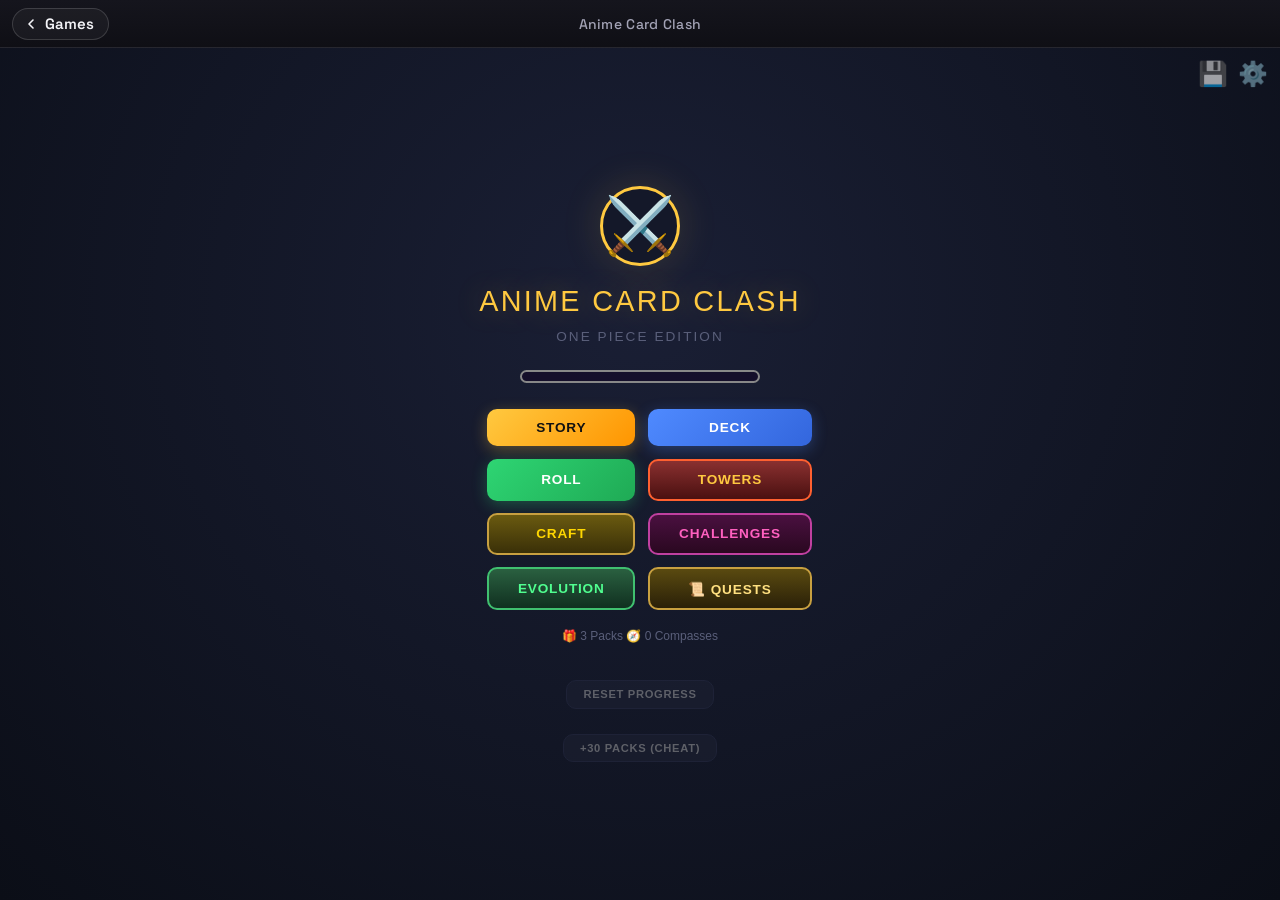
==== commit d0e6f165: "Add files via upload" ====
--- a/anime-card-clash/index.html
+++ b/anime-card-clash/index.html
@@ -1,15324 +1,41 @@
 <!DOCTYPE html>
 <html lang="en">
 <head>
-<meta charset="UTF-8">
-<meta name="viewport" content="width=device-width, initial-scale=1.0">
-<title>Anime Card Clash</title>
+<meta charset="utf-8">
+<meta name="viewport" content="width=device-width, initial-scale=1, viewport-fit=cover">
+<title>Anime Card Clash · frogarcade</title>
+<link rel="icon" href="data:image/svg+xml,<svg xmlns='http://www.w3.org/2000/svg' viewBox='0 0 100 100'><text y='.9em' font-size='90'>🐸</text></svg>">
+<link rel="preconnect" href="https://fonts.googleapis.com">
+<link rel="preconnect" href="https://fonts.gstatic.com" crossorigin>
+<link href="https://fonts.googleapis.com/css2?family=Space+Grotesk:wght@500;600&display=swap" rel="stylesheet">
 <style>
-*{margin:0;padding:0;box-sizing:border-box;}
-@import url('https://fonts.googleapis.com/css2?family=Russo+One&family=Inter:wght@400;600;700;800;900&display=swap');
-:root{
-  --bg:#0b0e17;--card-bg:#141829;--card-border:#252a40;
-  --accent:#4f8aff;--gold:#ffc940;--red:#ff4757;--green:#2ed573;
-  --text:#e8e8e8;--muted:#5a5f7a;--panel:#111425;
-  --c-common:#888;--c-rare:#4f8aff;--c-epic:#a855f7;--c-legendary:#ffc940;--c-mythic:#ff4040;--c-ultra:#00e5ff;
-}
-body{background:var(--bg);color:var(--text);font-family:'Inter',sans-serif;height:100vh;overflow:hidden;user-select:none;}
-.screen{display:none;width:100%;height:100vh;position:absolute;top:0;left:0;flex-direction:column;}
-.screen.active{display:flex;animation:screenIn 0.25s ease;}
-@keyframes screenIn{from{opacity:0;transform:scale(0.97);}to{opacity:1;transform:scale(1);}}
-@keyframes flicker{0%{opacity:0.4;transform:scaleY(0.95);}100%{opacity:1;transform:scaleY(1.05);}}
-
-/* MENU */
-#menu{align-items:center;justify-content:center;gap:1.2rem;background:radial-gradient(ellipse at 50% 30%,#1a1f35,var(--bg));}
-.menu-icon{font-size:3.5rem;width:80px;height:80px;display:flex;align-items:center;justify-content:center;border-radius:50%;border:3px solid var(--gold);box-shadow:0 0 40px rgba(255,201,64,0.15);background:var(--card-bg);}
-.menu-title{font-family:'Russo One',sans-serif;font-size:1.8rem;color:var(--gold);text-shadow:0 0 30px rgba(255,201,64,0.3);letter-spacing:0.08em;}
-.menu-subtitle{font-size:0.85rem;color:var(--muted);letter-spacing:0.15em;margin-top:-0.5rem;}
-.menu-btns{display:grid;grid-template-columns:1fr 1fr;gap:0.8rem;width:min(90%,360px);}
-.menu-info{font-size:0.75rem;color:var(--muted);display:inline-block;}
-
-/* BUTTONS */
-.btn{padding:0.7rem 1.8rem;font-size:0.85rem;font-weight:700;border:none;border-radius:10px;cursor:pointer;letter-spacing:0.06em;transition:all 0.15s;font-family:'Inter',sans-serif;}
-.btn:hover{transform:translateY(-2px);filter:brightness(1.15);}
-.btn-static:hover{transform:none!important;filter:none!important;}
-.btn:disabled{opacity:0.3;cursor:not-allowed;transform:none;}
-.btn-blue{background:linear-gradient(135deg,#4f8aff,#3366dd);color:#fff;box-shadow:0 4px 15px rgba(79,138,255,0.3);}
-.btn-gold{background:linear-gradient(135deg,#ffc940,#ff9500);color:#111;box-shadow:0 4px 15px rgba(255,201,64,0.3);}
-.btn-green{background:linear-gradient(135deg,#2ed573,#1faa55);color:#fff;box-shadow:0 4px 15px rgba(46,213,115,0.3);}
-.btn-dark{background:#1e2235;color:#aaa;border:1px solid #2a2f48;}
-.btn-sm{padding:0.45rem 1rem;font-size:0.75rem;}
-.header-bar{display:flex;align-items:center;gap:0.8rem;width:100%;padding:0.8rem 1rem;flex-shrink:0;}
-
-/* RARITY */
-.r-common{color:var(--c-common);}.r-rare{color:var(--c-rare);}.r-epic{color:var(--c-epic);}.r-legendary{color:var(--c-legendary);}.r-mythic{color:var(--c-mythic);}.r-ultra{color:var(--c-ultra);}
-.rb-common{border-color:var(--c-common)!important;}.rb-rare{border-color:var(--c-rare)!important;}.rb-epic{border-color:var(--c-epic)!important;}.rb-legendary{border-color:var(--c-legendary)!important;}.rb-mythic{border-color:var(--c-mythic)!important;}.rb-ultra{border-color:var(--c-ultra)!important;}
-.rbg-common{background:var(--c-common);}.rbg-rare{background:var(--c-rare);}.rbg-epic{background:var(--c-epic);}.rbg-legendary{background:var(--c-legendary);}.rbg-mythic{background:var(--c-mythic);}.rbg-ultra{background:var(--c-ultra);}
-
-/* STAGE SELECT */
-#stage-select{padding:0;gap:0;overflow-y:auto;}
-.stages-list{display:flex;flex-direction:column;gap:0.6rem;padding:0.5rem 1rem 1rem;overflow-y:auto;flex:1;}
-.stage-row{--row-glow:var(--accent);display:flex;align-items:center;gap:0.8rem;padding:0.7rem 1rem;background:var(--card-bg);border:2px solid var(--card-border);border-radius:12px;cursor:pointer;transition:border-color 0.18s,box-shadow 0.18s,transform 0.18s,opacity 0.18s;}
-.stage-row.cleared{--row-glow:var(--green);border-color:var(--green);opacity:0.8;}
-/* Hard mode used to set this inline with !important, which nothing could override — so it
-   never lit up on hover. As a class it sits in the normal cascade. */
-.stage-row.hard-mode-row{--row-glow:#ff2040;border-color:#ff2040;background:linear-gradient(135deg,#3a0010,#1a0008);box-shadow:0 0 16px rgba(255,32,64,0.4);}
-/* Each row lights up in its own colour. :not(.locked) outranks .cleared and .hard-mode-row,
-   which previously won on source order and left cleared rows with no hover highlight at all. */
-.stage-row:not(.locked):hover{border-color:var(--row-glow);box-shadow:0 0 0 1px var(--row-glow),0 0 18px -3px var(--row-glow);transform:translateY(-2px);opacity:1;}
-.stage-row.locked{opacity:0.4;cursor:not-allowed;}
-.stage-num{font-family:'Russo One',sans-serif;font-size:1.2rem;color:var(--gold);min-width:30px;}
-.stage-info{flex:1;}.stage-name{font-weight:700;font-size:0.85rem;}
-.stage-enemies{font-size:0.65rem;color:var(--muted);margin-top:0.15rem;}
-.stage-badge{font-size:0.6rem;font-weight:700;padding:2px 8px;border-radius:6px;color:#fff;}
-.badge-boss{background:#cc2244;}.badge-clear{background:var(--green);color:#000;}.badge-locked{background:#333;color:#666;}
-
-/* DECK BUILDER */
-#deck-builder{padding:0;gap:0;overflow-y:auto;}
-.deck-content{padding:0.5rem 1rem 1rem;flex:1;overflow-y:auto;display:flex;flex-direction:column;align-items:center;gap:0.6rem;}
-.deck-slots{display:flex;gap:0.5rem;flex-wrap:wrap;justify-content:center;align-items:flex-start;}
-.deck-col{display:flex;flex-direction:column;align-items:center;gap:4px;}
-.deck-slot{width:72px;height:96px;background:var(--panel);border:2px dashed #2a2f48;border-radius:10px;display:flex;align-items:center;justify-content:center;font-size:1.5rem;color:#2a2f48;cursor:pointer;transition:all 0.2s;overflow:hidden;position:relative;}
-.deck-slot.filled{border-style:solid;}.deck-slot.filled:hover{border-color:var(--red)!important;}
-.sup-slot{width:48px;height:64px;background:var(--panel);border:2px dashed #3a2f48;border-radius:7px;display:flex;align-items:center;justify-content:center;font-size:1rem;color:#3a2f48;cursor:pointer;transition:all 0.2s;overflow:hidden;position:relative;}
-.sup-slot.filled{border-style:solid;}
-.sup-slot.disabled{opacity:0.3;cursor:not-allowed;}
-.slot-x{position:absolute;top:2px;right:3px;font-size:0.55rem;background:var(--red);color:#fff;width:13px;height:13px;border-radius:50%;display:none;align-items:center;justify-content:center;font-weight:700;z-index:2;}
-.deck-slot.filled:hover .slot-x{display:flex;}
-.sup-slot.filled:hover .slot-x{display:flex;}
-.sup-pile{display:flex;gap:0.6rem;flex-wrap:wrap;justify-content:center;width:100%;padding:0.3rem;}
-.sup-card{width:140px;height:200px;border:2px solid var(--card-border);border-radius:10px;overflow:hidden;cursor:pointer;position:relative;background:var(--card-bg);transition:transform 0.15s;display:flex;flex-direction:column;}
-.sup-card:hover{transform:translateY(-3px);box-shadow:0 6px 20px rgba(0,0,0,0.3);}
-.sup-card.equipped{opacity:0.4;}
-.sup-card.selected{border-color:var(--gold);box-shadow:0 0 10px var(--gold);}
-.sup-card .sc-header{display:flex;justify-content:space-between;align-items:center;padding:0.25rem 0.4rem;background:rgba(0,0,0,0.3);}
-.sup-card .sc-name{font-size:0.6rem;font-weight:700;white-space:nowrap;overflow:hidden;text-overflow:ellipsis;flex:1;margin-right:4px;}
-.sup-card .sc-rbadge{font-size:0.4rem;font-weight:800;padding:1px 4px;border-radius:3px;color:#000;letter-spacing:0.05em;flex-shrink:0;}
-.sup-card .sc-art{width:100%;flex:1;object-fit:cover;display:block;min-height:0;}
-.sup-card .sc-bottom{padding:0.35rem 0.45rem 0.4rem;background:linear-gradient(0deg,rgba(10,8,30,0.97) 55%,rgba(10,8,30,0.85) 80%,rgba(10,8,30,0.4) 95%,transparent);position:absolute;bottom:0;left:0;right:0;z-index:5;max-height:62%;overflow:hidden;}
-.sup-card.long-desc .sc-bottom{max-height:78%;padding:0.25rem 0.4rem 0.35rem;}
-.sup-card .sc-ability{font-size:0.48rem;color:#cde7ff;line-height:1.28;display:-webkit-box;-webkit-line-clamp:6;-webkit-box-orient:vertical;overflow:hidden;text-overflow:ellipsis;word-wrap:break-word;}
-.sup-card.long-desc .sc-ability{font-size:0.42rem;line-height:1.22;-webkit-line-clamp:10;}
-.deck-hint{font-size:0.7rem;color:var(--muted);}
-.available-title{font-size:0.7rem;color:var(--muted);letter-spacing:0.1em;margin-top:0.3rem;}
-.cards-grid{display:flex;gap:0.6rem;flex-wrap:wrap;justify-content:center;width:100%;}
-
-/* GAME CARD */
-.gcard{width:140px;height:200px;background:var(--card-bg);border:2px solid var(--card-border);border-radius:10px;overflow:hidden;cursor:pointer;transition:all 0.2s;position:relative;}
-.gcard:hover{transform:translateY(-3px);box-shadow:0 6px 20px rgba(0,0,0,0.3);}
-.gc-header{display:flex;justify-content:space-between;align-items:center;padding:0.25rem 0.4rem;background:rgba(0,0,0,0.3);}
-.gc-name{font-size:0.6rem;font-weight:700;white-space:nowrap;overflow:hidden;text-overflow:ellipsis;flex:1;margin-right:4px;}
-.gc-rbadge{font-size:0.4rem;font-weight:800;padding:1px 4px;border-radius:3px;color:#000;letter-spacing:0.05em;flex-shrink:0;}
-.gc-art{width:100%;position:relative;overflow:hidden;display:flex;align-items:center;justify-content:center;}
-.gc-bottom{padding:0.4rem 0.5rem 0.35rem;background:linear-gradient(0deg,rgba(10,8,30,0.95) 60%,rgba(10,8,30,0.7) 85%,transparent);position:absolute;bottom:0;left:0;right:0;z-index:5;}
-.gc-ability{font-size:0.5rem;color:#6ec6ff;white-space:nowrap;overflow-x:auto;margin-bottom:0.15rem;scrollbar-width:none;-ms-overflow-style:none;}.gc-ability::-webkit-scrollbar{display:none;}
-.gc-ability-full{font-size:0.45rem;color:#6ec6ff;line-height:1.3;margin-bottom:0.15rem;}
-.gc-stats{display:flex;gap:0.4rem;font-size:0.55rem;}
-.gc-equipped{position:absolute;top:6px;left:50%;transform:translateX(-50%);background:rgba(0,0,0,0.8);color:var(--green);font-size:0.6rem;font-weight:700;padding:3px 8px;border-radius:6px;z-index:10;}
-
-/* INSPECT MODAL */
-.modal-bg{display:none;position:fixed;inset:0;background:rgba(0,0,0,0.85);z-index:200;align-items:center;justify-content:center;}
-.modal-bg.open{display:flex;}
-.modal-box{background:var(--card-bg);border:2px solid var(--gold);border-radius:16px;padding:1.2rem;max-width:300px;width:90%;box-shadow:0 0 60px rgba(255,201,64,0.15);}
-.modal-art{width:100%;height:150px;border-radius:10px;overflow:hidden;margin-bottom:0.8rem;}
-.m-name{font-weight:800;font-size:1rem;color:var(--gold);margin-bottom:0.3rem;}
-.m-rarity{font-size:0.7rem;font-weight:700;margin-bottom:0.4rem;}
-.m-stats{display:flex;gap:1rem;font-size:0.85rem;margin-bottom:0.6rem;}
-.m-label{font-size:0.55rem;color:var(--muted);text-transform:uppercase;letter-spacing:0.1em;margin-bottom:0.15rem;}
-.m-ability{font-weight:700;color:#6ec6ff;margin-bottom:0.2rem;font-size:0.8rem;}
-.m-desc{font-size:0.75rem;color:#aab;line-height:1.45;}
-
-/* ROLL SCREEN */
-#roll-screen{padding:0;gap:0;}
-.roll-content{flex:1;display:flex;flex-direction:column;align-items:center;justify-content:center;gap:0.8rem;}
-.pack-count{font-size:0.85rem;color:var(--muted);}.pack-count span{color:var(--gold);font-weight:800;font-size:1.1rem;}
-.roll-area{width:180px;height:250px;perspective:600px;}
-.roll-card{width:100%;height:100%;position:relative;transform-style:preserve-3d;transition:transform 0.6s ease;}
-.roll-card.flipping{transform:rotateY(180deg);}
-.roll-front,.roll-back{position:absolute;inset:0;backface-visibility:hidden;border-radius:14px;overflow:hidden;border:3px solid var(--card-border);}
-.roll-front{background:linear-gradient(135deg,#1a1535,#251a35);display:flex;flex-direction:column;align-items:center;justify-content:center;gap:0.5rem;}
-.roll-front .ri{font-size:4rem;}.roll-front .rl{font-size:0.75rem;color:var(--muted);letter-spacing:0.1em;}
-.roll-back{transform:rotateY(180deg);background:var(--card-bg);}
-@keyframes packPulse{0%,100%{opacity:0.4;}50%{opacity:1;}}
-@keyframes packFlipAll{0%{transform:perspective(400px) rotateY(180deg) scale(0.85);opacity:0.2;}60%{transform:perspective(400px) rotateY(-10deg) scale(1.05);opacity:1;}100%{transform:perspective(400px) rotateY(0deg) scale(1);opacity:1;}}
-.pack-all-card{aspect-ratio:2/3;min-height:150px;border-radius:8px;border:2px solid var(--card-border);overflow:hidden;background:linear-gradient(135deg,#1a1535,#251a35);position:relative;transform-style:preserve-3d;}
-.pack-all-card.flipped{animation:packFlipAll 0.55s cubic-bezier(0.34,1.56,0.64,1) forwards;}
-.pack-all-back{position:absolute;inset:0;display:flex;flex-direction:column;align-items:center;justify-content:center;background:linear-gradient(135deg,#1a1535,#251a35);}
-@keyframes packShake{0%{transform:rotate(0);}15%{transform:rotate(-3deg);}30%{transform:rotate(3deg);}45%{transform:rotate(-2deg);}60%{transform:rotate(1deg);}100%{transform:rotate(0);}}
-@keyframes packGlow{0%{box-shadow:0 0 0 rgba(255,201,64,0);}50%{box-shadow:0 0 30px rgba(255,201,64,0.5);}100%{box-shadow:0 0 0 rgba(255,201,64,0);}}
-.pack-shake{animation:packShake 0.4s ease;}
-.pack-glow{animation:packGlow 0.8s ease;}
-.roll-result{font-size:0.8rem;color:var(--muted);height:1.5rem;text-align:center;}
-.roll-result.got-new{color:var(--gold);font-weight:700;}
-
-/* BATTLE */
-#battle{background:radial-gradient(ellipse at 50% 40%,#12162a,var(--bg));}
-#battle.holy-throne-arena{background:radial-gradient(ellipse at 50% 30%,#5a0010,#1a0008 60%,#08000a);position:relative;overflow:hidden;}
-#battle.holy-throne-arena::before{content:'';position:absolute;inset:0;background:radial-gradient(ellipse at 30% 15%,rgba(255,40,80,0.18),transparent 55%),radial-gradient(ellipse at 75% 85%,rgba(255,20,60,0.14),transparent 60%);pointer-events:none;animation:holyThronePulse 4s ease-in-out infinite;z-index:0;}
-@keyframes holyThronePulse{0%,100%{opacity:0.7;}50%{opacity:1;}}
-.holy-bolt{position:absolute;top:0;left:0;pointer-events:none;z-index:1;animation:holyBoltStrike 0.55s ease-out forwards;}
-.holy-bolt-fixed{position:fixed;top:0;left:0;pointer-events:none;z-index:9999;animation:holyBoltStrike 0.55s ease-out forwards;}
-@keyframes holyBoltStrike{0%{opacity:0;}5%{opacity:1;}25%{opacity:1;}45%{opacity:0.4;}55%{opacity:1;}100%{opacity:0;}}
-.holy-flash{position:absolute;inset:0;background:radial-gradient(circle at var(--fx,50%) 0%,rgba(255,80,120,0.45),rgba(255,32,64,0.18) 30%,transparent 60%);pointer-events:none;z-index:8;animation:holyFlashFade 0.5s ease-out forwards;}
-@keyframes holyFlashFade{0%{opacity:0;}15%{opacity:1;}100%{opacity:0;}}
-.battle-header{width:100%;padding:0.4rem 0.8rem;display:flex;justify-content:space-between;align-items:center;border-bottom:1px solid #1a1e35;flex-shrink:0;}
-.b-stage{font-size:0.7rem;color:var(--muted);}.b-step{font-size:0.65rem;color:#444;}
-.battle-arena{flex:1;display:flex;flex-direction:row;align-items:center;justify-content:center;gap:1.5rem;padding:0.3rem 0.5rem;position:relative;overflow:visible;}
-
-/* BATTLE CARD */
-.bc{width:42%;max-width:280px;background:var(--card-bg);border:3px solid var(--card-border);border-radius:10px;overflow:hidden;position:relative;transition:all 0.2s;flex-shrink:0;aspect-ratio:5/7;}
-.bc-player{border-color:#336699;}.bc-enemy{border-color:#993344;}
-.bc{z-index:5;}
-.bc-stunned{border-color:#ffaa00!important;box-shadow:0 0 15px rgba(255,170,0,0.3);}.bc-frozen{border-color:#4488ff!important;box-shadow:0 0 15px rgba(68,136,255,0.4);}
-.bc-stunned .bc-art::after{content:'';position:absolute;inset:0;pointer-events:none;z-index:5;background:radial-gradient(circle at 30% 40%,rgba(255,230,60,0.15),transparent 40%),radial-gradient(circle at 70% 60%,rgba(255,230,60,0.1),transparent 35%);animation:stunFlicker 0.8s ease-in-out infinite alternate;}
-@keyframes stunFlicker{0%{opacity:0.4;}50%{opacity:1;}100%{opacity:0.3;}}
-.bc-burning .bc-art::after{content:'';position:absolute;inset:0;pointer-events:none;z-index:5;background:radial-gradient(circle at 50% 80%,rgba(255,80,0,0.25),transparent 50%),radial-gradient(circle at 30% 70%,rgba(255,40,0,0.15),transparent 40%),radial-gradient(circle at 70% 75%,rgba(255,100,0,0.15),transparent 40%);animation:burnFlicker 0.6s ease-in-out infinite alternate;}
-@keyframes burnFlicker{0%{opacity:0.5;}50%{opacity:1;}100%{opacity:0.4;}}
-/* AKAINU MAGMA AURA */
-.bc-magma{border-color:#cc3300!important;box-shadow:0 0 20px rgba(255,60,0,0.5),0 0 40px rgba(255,30,0,0.2)!important;}
-.bc-magma .bc-art::after{content:'';position:absolute;inset:0;pointer-events:none;z-index:5;background:linear-gradient(180deg,transparent 40%,rgba(255,80,0,0.15) 60%,rgba(255,40,0,0.25) 80%,rgba(200,20,0,0.3) 100%);animation:magmaGlow 1.5s ease-in-out infinite alternate;}
-@keyframes magmaGlow{0%{opacity:0.4;}50%{opacity:0.8;}100%{opacity:0.5;}}
-.bc-header{display:flex;justify-content:space-between;align-items:center;padding:0.25rem 0.4rem;background:rgba(0,0,0,0.5);position:relative;z-index:2;}
-.bc-name{font-size:0.85rem;font-weight:700;white-space:nowrap;overflow:hidden;text-overflow:ellipsis;flex:1;}
-.bc-rarity{font-size:0.4rem;font-weight:800;padding:2px 4px;border-radius:4px;color:#000;flex-shrink:0;}
-.bc-art{position:absolute;inset:0;overflow:hidden;z-index:0;}
-.bc-bottom{padding:0.3rem 0.5rem 0.4rem;background:linear-gradient(180deg,rgba(0,0,0,0.0) 0%,rgba(0,0,0,0.7) 20%,rgba(0,0,0,0.85) 100%);position:absolute;bottom:0;left:0;right:0;z-index:2;}
-.bc-ability{font-size:0.7rem;color:#a0d8ff;margin-bottom:0.3rem;position:relative;line-height:1.35;word-break:break-word;white-space:normal;text-shadow:0 1px 2px rgba(0,0,0,0.8);font-weight:500;}
-.bc-hp-bar{height:7px;background:#0a0c14;border-radius:4px;overflow:hidden;margin-bottom:0.1rem;}
-.bc-hp-fill{height:100%;border-radius:4px;transition:width 0.5s ease;}
-.hp-g{background:linear-gradient(90deg,#1fa855,#2ed573);}.hp-y{background:linear-gradient(90deg,#e67e22,#f1c40f);}.hp-r{background:linear-gradient(90deg,#c0392b,#e74c3c);}
-.hp-transformed{background:linear-gradient(90deg,#c020c0,#ff40e0)!important;box-shadow:0 0 8px rgba(255,64,224,0.6);animation:hpTransformedPulse 1s ease-in-out infinite alternate;}
-@keyframes hpTransformedPulse{0%{filter:brightness(1);}100%{filter:brightness(1.3) saturate(1.4);}}
-@keyframes newBadgePulse{0%{transform:scale(1);box-shadow:0 0 6px rgba(255,48,96,0.6);}100%{transform:scale(1.08);box-shadow:0 0 12px rgba(255,80,140,1);}}
-@keyframes g2Steam{0%{opacity:0;transform:translate(-50%,-50%) scale(0.4);}30%{opacity:0.95;}100%{opacity:0;transform:translate(-50%,-90%) scale(1.7);}}
-@keyframes g2Streak{0%{opacity:0;}30%{opacity:1;}100%{opacity:0;}}
-@keyframes g2AxeRise{0%{opacity:0;transform:translate(-50%,0) scaleY(0);}40%{opacity:1;transform:translate(-50%,0) scaleY(1.18) scaleX(0.85);}65%{transform:translate(-50%,0) scaleY(0.92) scaleX(1.08);}100%{opacity:1;transform:translate(-50%,0) scaleY(1) scaleX(1);}}
-@keyframes g2AxeSlam{0%{opacity:1;transform:translate(-50%,0) scaleY(0.05) scaleX(2.5);}30%{opacity:1;transform:translate(-50%,0) scaleY(1.25) scaleX(0.65);}65%{transform:translate(-50%,0) scaleY(0.9) scaleX(1.05);}100%{opacity:0;transform:translate(-50%,0) scaleY(0.5) scaleX(1);}}
-@keyframes g2AxeImpact{0%{opacity:0;transform:translate(-50%,-50%) scale(0.15);}20%{opacity:1;transform:translate(-50%,-50%) scale(1.35) scaleY(0.8);}55%{transform:translate(-50%,-50%) scale(1) scaleY(1);}100%{opacity:0;transform:translate(-50%,-50%) scale(1.6);}}
-@keyframes g2AxeSteam{0%{opacity:0;transform:translate(-50%,-50%) scale(0.3);}20%{opacity:0.95;}100%{opacity:0;transform:translate(-50%,-230%) scale(2.4);}}
-@keyframes g2SpeedLine{0%{opacity:0;transform:translateX(-50%) scaleY(0);}25%{opacity:1;}100%{opacity:0;transform:translateX(-50%) scaleY(1);}}
-@keyframes luffyArm{0%{opacity:0;scaleX(0);}15%{opacity:1;}70%{opacity:1;transform:translate(0,-50%) scaleX(1);}100%{opacity:0;transform:translate(0,-50%) scaleX(1.05);}}
-@keyframes luffyFist{0%{opacity:0;transform:translate(-50%,-50%) scale(0.3);}25%{opacity:1;transform:translate(-50%,-50%) scale(1.15);}80%{opacity:1;transform:translate(-50%,-50%) scale(1);}100%{opacity:0;transform:translate(-50%,-50%) scale(1.3);}}
-@keyframes luffyRing{0%{opacity:0.9;transform:translate(-50%,-50%) scale(0.3);border-width:6px;}100%{opacity:0;transform:translate(-50%,-50%) scale(3.5);border-width:1px;}}
-@keyframes beastBlastOrb{0%{opacity:0;transform:translate(-50%,-50%) scale(0.1);}20%{opacity:1;transform:translate(-50%,-50%) scale(1.3);}70%{opacity:1;transform:translate(-50%,-50%) scale(1);}100%{opacity:0;transform:translate(-50%,-50%) scale(0.5) translateY(-80px);}}
-@keyframes beastBlastRay{0%{opacity:0;transform:translateY(-50%) scaleX(0);transform-origin:left center;}25%{opacity:0.9;}80%{opacity:0.7;transform:translateY(-50%) scaleX(1);}100%{opacity:0;transform:translateY(-50%) scaleX(1.05);}}
-@keyframes beastBlastImpact{0%{opacity:0;transform:translate(-50%,-50%) scale(0.2);}30%{opacity:1;transform:translate(-50%,-50%) scale(1.4);}70%{opacity:0.8;transform:translate(-50%,-50%) scale(1);}100%{opacity:0;transform:translate(-50%,-50%) scale(1.6);}}
-@keyframes beastBlastRing{0%{opacity:0.85;transform:translate(-50%,-50%) scale(0.2);border-width:8px;}100%{opacity:0;transform:translate(-50%,-50%) scale(4);border-width:1px;}}
-@keyframes superBlastCharge{0%{opacity:0;transform:translate(-50%,-50%) scale(0.5);}30%{opacity:0.7;transform:translate(-50%,-50%) scale(1.5);}60%{opacity:0.9;transform:translate(-50%,-50%) scale(1.1);}100%{opacity:1;transform:translate(-50%,-50%) scale(1.3);}}
-@keyframes superBlastBeam{0%{opacity:0;transform:translateY(-50%) scaleX(0);transform-origin:right center;}15%{opacity:1;}90%{opacity:0.9;transform:translateY(-50%) scaleX(1);}100%{opacity:0;transform:translateY(-50%) scaleX(1);}}
-@keyframes superBlastNova{0%{opacity:0;transform:translate(-50%,-50%) scale(0);}20%{opacity:1;transform:translate(-50%,-50%) scale(1.8);}60%{opacity:0.9;transform:translate(-50%,-50%) scale(1.4);}100%{opacity:0;transform:translate(-50%,-50%) scale(3.5);}}
-@keyframes superBlastShockwave{0%{opacity:0.95;transform:translate(-50%,-50%) scale(0.1);border-width:12px;}100%{opacity:0;transform:translate(-50%,-50%) scale(6);border-width:1px;}}
-@keyframes g3FistDrop{0%{top:-200px;opacity:0;transform:translate(-50%,0) scale(0.6);}30%{opacity:1;}80%{transform:translate(-50%,0) scale(1.05);}100%{top:var(--landY,calc(50% - 30px));transform:translate(-50%,0) scale(1);}}
-@keyframes g3Shadow{0%{opacity:0;transform:translate(-50%,-50%) scale(0.2);}80%{opacity:0.85;transform:translate(-50%,-50%) scale(1);}100%{opacity:0.7;transform:translate(-50%,-50%) scale(1.1);}}
-@keyframes g3Ring{0%{opacity:1;transform:translate(-50%,-50%) scale(0.4);border-width:8px;}100%{opacity:0;transform:translate(-50%,-50%) scale(4);border-width:1px;}}
-@keyframes g3Dust{0%{opacity:0.9;transform:translate(-50%,-50%);}100%{opacity:0;transform:translate(calc(-50% + var(--dx)),calc(-50% + var(--dy)));}}
-/* === LUFFY GEAR 4 BOUNCEMAN === */
-.bc.g4-bounce{animation:g4Bounce 0.6s cubic-bezier(.34,1.56,.64,1) forwards;}
-@keyframes g4Bounce{0%{transform:scale(1);}15%{transform:scale(0.7,1.3);}30%{transform:scale(1.5,0.6) translateX(8px);}50%{transform:scale(0.85,1.2);}70%{transform:scale(1.15,0.92);}100%{transform:scale(1);}}
-@keyframes g4Ring{0%{opacity:1;transform:translate(-50%,-50%) scale(0.3);}100%{opacity:0;transform:translate(-50%,-50%) scale(4);}}
-@keyframes g4Drop{0%{opacity:0.95;transform:translate(-50%,-50%) scale(1);}100%{opacity:0;transform:translate(calc(-50% + var(--dx)),calc(-50% + var(--dy))) scale(0.4);}}
-@keyframes g4Streak{0%{opacity:0;transform:translate(0,-50%) scaleX(0);}30%{opacity:1;transform:translate(0,-50%) scaleX(1);}100%{opacity:0;transform:translate(0,-50%) scaleX(1.1);}}
-/* === LUFFY GEAR 5 NIKA === */
-.bc.g5-nika-outline{filter:drop-shadow(0 0 12px #fff) drop-shadow(0 0 4px #ffd040)!important;animation:g5NikaPulse 0.55s ease-out forwards;}
-@keyframes g5NikaPulse{0%{filter:drop-shadow(0 0 12px #fff) drop-shadow(0 0 4px #ffd040);}50%{filter:drop-shadow(0 0 30px #fff) drop-shadow(0 0 14px #ffd040) brightness(1.4);}100%{filter:none;}}
-@keyframes g5Flash{0%{opacity:0;}30%{opacity:1;}100%{opacity:0;}}
-@keyframes g5Ring{0%{opacity:1;transform:translate(-50%,-50%) scale(0.3);}100%{opacity:0;transform:translate(-50%,-50%) scale(5);}}
-@keyframes g5Star{0%{opacity:0;transform:translate(-50%,-50%) scale(0.2) rotate(0deg);}40%{opacity:1;transform:translate(-50%,-50%) scale(1.1) rotate(40deg);}100%{opacity:0;transform:translate(-50%,-50%) scale(1.5) rotate(60deg);}}
-@keyframes g5Crack{0%{opacity:0;transform:scale(0.4);}30%{opacity:1;transform:scale(1);}100%{opacity:0;transform:scale(1.2);}}
-/* === ZORO TRIPLE SLASH === */
-@keyframes zoroSlashAnim{0%{opacity:0;clip-path:inset(0 100% 0 0);}30%{opacity:1;clip-path:inset(0 0 0 0);}100%{opacity:0;clip-path:inset(0 0 0 100%);}}
-@keyframes zoroXPop{0%{opacity:0;transform:translate(-50%,-50%) scale(0.4) rotate(-30deg);}40%{opacity:1;transform:translate(-50%,-50%) scale(1.1) rotate(0deg);}100%{opacity:0;transform:translate(-50%,-50%) scale(1.3) rotate(0deg);}}
-/* === SANJI DIABLE JAMBE === */
-@keyframes sanjiArc{0%{opacity:0;clip-path:inset(0 100% 0 0);}30%{opacity:1;clip-path:inset(0 0 0 0);}100%{opacity:0;clip-path:inset(0 0 0 100%);}}
-@keyframes sanjiBoot{0%{opacity:0;transform:translate(-50%,-50%) rotate(0rad) scale(0.6);}30%{opacity:1;}100%{opacity:0;transform:translate(calc(-50% + var(--tx)),calc(-50% + var(--ty))) rotate(0.4rad) scale(1.2);}}
-@keyframes sanjiEmber{0%{opacity:1;transform:translate(-50%,-50%) scale(1);}100%{opacity:0;transform:translate(calc(-50% + var(--dx)),calc(-50% + var(--dy))) scale(0.3);}}
-@keyframes sanjiRing{0%{opacity:1;transform:translate(-50%,-50%) scale(0.3);}100%{opacity:0;transform:translate(-50%,-50%) scale(4.5);}}
-/* === ACE FLAME PHOENIX === */
-@keyframes acePhoenix{0%{opacity:0;transform:translate(-50%,-50%) rotate(var(--r,0rad)) scale(0.4);}25%{opacity:1;transform:translate(-50%,-50%) rotate(var(--r,0rad)) scale(1);}100%{opacity:0;transform:translate(calc(-50% + var(--tx)),calc(-50% + var(--ty))) rotate(var(--r,0rad)) scale(1.3);}}
-@keyframes aceTrail{0%{opacity:0.95;transform:translate(-50%,-50%) scale(1);}100%{opacity:0;transform:translate(-50%,-30%) scale(0.4);}}
-@keyframes aceBurst{0%{opacity:0;transform:translate(-50%,-50%) scale(0.2);}30%{opacity:1;transform:translate(-50%,-50%) scale(1);}100%{opacity:0;transform:translate(-50%,-50%) scale(1.4);}}
-/* === BROOK SOUL MIST === */
-@keyframes brookMist{0%{opacity:0;transform:translate(-50%,-50%) scale(0.2);}30%{opacity:1;transform:translate(-50%,-50%) scale(1);}100%{opacity:0;transform:translate(-50%,-50%) scale(1.5);}}
-@keyframes brookSkull{0%{opacity:0;transform:translate(-50%,-50%) rotate(0deg) scale(0.4);}30%{opacity:1;transform:translate(-50%,-50%) rotate(20deg) scale(1);}100%{opacity:0;transform:translate(calc(-50% + var(--sxF)),calc(-50% + var(--syF))) rotate(40deg) scale(0.7);}}
-@keyframes brookWisp{0%{opacity:0;transform:translate(-50%,-50%) scale(0.5);}30%{opacity:1;transform:translate(-50%,-50%) scale(1);}100%{opacity:0;transform:translate(-50%,calc(-50% + var(--wy))) scale(0.6);}}
-@keyframes brookRing{0%{opacity:1;transform:translate(-50%,-50%) scale(0.3);}100%{opacity:0;transform:translate(-50%,-50%) scale(4);}}
-/* === NAMI CLIMA-TACT === */
-@keyframes namiCloud{0%{opacity:0;transform:translate(-50%,-50%) scale(0.4) translateY(-20px);}30%{opacity:1;transform:translate(-50%,-50%) scale(1) translateY(0);}80%{opacity:1;}100%{opacity:0;transform:translate(-50%,-50%) scale(1.05) translateY(0);}}
-@keyframes namiBolt{0%{opacity:0;clip-path:inset(0 0 100% 0);}30%{opacity:1;clip-path:inset(0 0 0 0);}100%{opacity:0;}}
-@keyframes namiArc{0%{opacity:0;}30%{opacity:1;}100%{opacity:0;}}
-@keyframes namiFlash{0%{opacity:0;transform:translate(-50%,-50%) scale(0.3);}30%{opacity:1;transform:translate(-50%,-50%) scale(1);}100%{opacity:0;transform:translate(-50%,-50%) scale(1.5);}}
-@keyframes namiRain{0%{opacity:0;transform:translateY(0);}30%{opacity:1;}100%{opacity:0;transform:translateY(var(--rfall));}}
-/* === USOPP SNIPER === */
-@keyframes usoppCrosshair{0%{opacity:0;transform:translate(-50%,-50%) scale(2.5) rotate(45deg);}40%{opacity:1;transform:translate(-50%,-50%) scale(1) rotate(0deg);}100%{opacity:0;transform:translate(-50%,-50%) scale(1) rotate(0deg);}}
-@keyframes usoppTracer{0%{opacity:0;transform:translate(0,-50%) rotate(var(--ang,0rad)) scaleX(0);}30%{opacity:1;}100%{opacity:0;transform:translate(0,-50%) rotate(var(--ang,0rad)) scaleX(1);}}
-@keyframes usoppSmoke{0%{opacity:0.8;transform:translate(-50%,-50%) scale(0.5);}100%{opacity:0;transform:translate(-50%,-90%) scale(2);}}
-@keyframes usoppBurst{0%{opacity:0;transform:translate(-50%,-50%) scale(0.4) rotate(0deg);}30%{opacity:1;transform:translate(-50%,-50%) scale(1) rotate(30deg);}100%{opacity:0;transform:translate(-50%,-50%) scale(1.4) rotate(60deg);}}
-/* === ROBIN FLOWER CLUTCH === */
-@keyframes robinPetal{0%{opacity:0;transform:translate(-50%,-100%) rotate(var(--ra,0rad)) scale(0.1);}40%{opacity:1;transform:translate(-50%,-100%) rotate(var(--ra,0rad)) scale(1.05);}100%{opacity:0;transform:translate(-50%,-100%) rotate(var(--ra,0rad)) scale(1.1);}}
-@keyframes robinCenter{0%{opacity:0;transform:translate(-50%,-50%) scale(0.2);}40%{opacity:1;transform:translate(-50%,-50%) scale(1);}100%{opacity:0;transform:translate(-50%,-50%) scale(1.2);}}
-@keyframes robinArm{0%{opacity:0;transform:translate(-50%,-100%) rotate(var(--ra,0rad)) scale(0.2);}40%{opacity:1;transform:translate(-50%,-100%) rotate(var(--ra,0rad)) scale(1);}100%{opacity:0;transform:translate(-50%,-100%) rotate(var(--ra,0rad)) scale(1.05);}}
-@keyframes robinMist{0%{opacity:0;transform:translate(-50%,-50%) scale(0.4);}30%{opacity:1;transform:translate(-50%,-50%) scale(1);}100%{opacity:0;transform:translate(-50%,-50%) scale(1.4);}}
-/* === ROBIN DEMON / FRANKY / CHOPPER MONSTER === */
-.robin-demon-aura{filter:drop-shadow(0 0 18px rgba(140,40,180,0.85)) drop-shadow(0 0 8px rgba(60,10,100,0.7)) brightness(0.9) contrast(1.1)!important;animation:robinDemonPulse 0.45s ease-in-out 2 alternate;}
-@keyframes robinDemonPulse{0%{filter:drop-shadow(0 0 8px rgba(120,40,160,0.6));}100%{filter:drop-shadow(0 0 22px rgba(180,80,220,0.95)) brightness(0.85);}}
-@keyframes robinWings{0%{opacity:0;transform:translate(-50%,-50%) scale(0.3);}40%{opacity:1;transform:translate(-50%,-50%) scale(1.1);}100%{opacity:0;transform:translate(-50%,-50%) scale(1.2);}}
-@keyframes robinVine{0%{opacity:0;clip-path:inset(0 100% 0 0);}30%{opacity:1;}80%{opacity:1;clip-path:inset(0 0 0 0);}100%{opacity:0;clip-path:inset(0 0 0 0);}}
-@keyframes frankyMuzzle{0%{opacity:0;transform:translate(-50%,-50%) scale(0.3) rotate(var(--rot,0deg));}40%{opacity:1;transform:translate(-50%,-50%) scale(1.2) rotate(var(--rot,0deg));}100%{opacity:0;transform:translate(-50%,-50%) scale(1.4) rotate(var(--rot,0deg));}}
-@keyframes frankyBeam{0%{opacity:0;transform:translate(0,-50%) rotate(var(--ang,0rad)) scaleX(0);}30%{opacity:1;transform:translate(0,-50%) rotate(var(--ang,0rad)) scaleX(1);}100%{opacity:0;transform:translate(0,-50%) rotate(var(--ang,0rad)) scaleX(1);}}
-.chopper-monster{filter:drop-shadow(0 0 14px rgba(200,120,60,0.85)) saturate(1.2)!important;animation:chopperMonsterPulse 0.35s ease-in-out 2 alternate;}
-@keyframes chopperMonsterPulse{0%{transform:scale(1);}100%{transform:scale(1.06);filter:drop-shadow(0 0 22px rgba(220,140,70,0.95));}}
-@keyframes chopperAntler{0%{opacity:0;transform:translate(-50%,-50%) scale(0.2);}40%{opacity:1;transform:translate(-50%,-50%) scale(1.1);}100%{opacity:0;transform:translate(-50%,-50%) scale(1.2);}}
-@keyframes chopperPaw{0%{opacity:0;transform:translate(-50%,-50%) rotate(var(--ang,0rad)) scale(0.3);}40%{opacity:1;transform:translate(calc(-50% + var(--tx,0px)*0.6),calc(-50% + var(--ty,0px)*0.6)) rotate(var(--ang,0rad)) scale(1.2);}100%{opacity:0;transform:translate(calc(-50% + var(--tx,0px)),calc(-50% + var(--ty,0px))) rotate(var(--ang,0rad)) scale(1.4);}}
-/* === SHANKS DIVINE DEPARTURE === */
-.shanks-conqueror{filter:drop-shadow(0 0 22px rgba(220,30,60,0.9)) drop-shadow(0 0 10px rgba(255,200,100,0.6)) contrast(1.15)!important;animation:shanksAura 0.35s ease-in-out 2 alternate;}
-@keyframes shanksAura{0%{transform:scale(1);}100%{transform:scale(1.05);filter:drop-shadow(0 0 30px rgba(255,40,80,0.95));}}
-@keyframes shanksSky{0%{opacity:0;}30%{opacity:1;}80%{opacity:1;}100%{opacity:0;}}
-@keyframes shanksHaki{0%{opacity:0;transform:scaleY(0.3);}40%{opacity:1;transform:scaleY(1);}100%{opacity:0;transform:scaleY(1);}}
-@keyframes shanksPressure{0%{opacity:0;transform:translate(-50%,-50%) scale(0.2);}30%{opacity:1;transform:translate(-50%,-50%) scale(1.6);}100%{opacity:0;transform:translate(-50%,-50%) scale(3);}}
-@keyframes shanksUnsheathe{0%{opacity:0;transform:translate(-50%,-50%) scaleY(0.3);}50%{opacity:1;transform:translate(-50%,-50%) scaleY(1.1);}100%{opacity:0;transform:translate(-50%,-50%) scaleY(0.9);}}
-@keyframes shanksDeparture{0%{opacity:0;transform:translate(0,-50%) rotate(var(--ang,0rad)) scaleX(0) scaleY(0.3);}25%{opacity:1;transform:translate(0,-50%) rotate(var(--ang,0rad)) scaleX(1) scaleY(1);}80%{opacity:1;transform:translate(0,-50%) rotate(var(--ang,0rad)) scaleX(1) scaleY(0.9);}100%{opacity:0;transform:translate(0,-50%) rotate(var(--ang,0rad)) scaleX(1) scaleY(0.4);}}
-@keyframes shanksVoid{0%{opacity:0;transform:translate(0,-50%) rotate(var(--ang,0rad)) scaleX(0);}40%{opacity:1;transform:translate(0,-50%) rotate(var(--ang,0rad)) scaleX(1);}100%{opacity:0;transform:translate(0,-50%) rotate(var(--ang,0rad)) scaleX(1) scaleY(0.2);}}
-@keyframes shanksGash{0%{opacity:0;transform:translate(-50%,-50%) rotate(-25deg) scale(0.3);}40%{opacity:1;transform:translate(-50%,-50%) rotate(-22deg) scale(1.05);}100%{opacity:0;transform:translate(-50%,-50%) rotate(-20deg) scale(1.15);}}
-/* === JINBE ARABESQUE === */
-.jinbe-stance{filter:drop-shadow(0 0 16px rgba(80,160,240,0.85)) drop-shadow(0 0 6px rgba(160,220,255,0.6))!important;animation:jinbeStance 0.3s ease-in-out 2 alternate;}
-@keyframes jinbeStance{0%{transform:scale(1);}100%{transform:scale(1.04);}}
-@keyframes jinbePool{0%{opacity:0;transform:translate(-50%,-50%) scale(0.3);}40%{opacity:1;transform:translate(-50%,-50%) scale(1.1);}100%{opacity:0;transform:translate(-50%,-50%) scale(1.4);}}
-@keyframes jinbeRise{0%{opacity:0;transform:translate(-50%,20px) rotate(var(--ra,0rad)) scaleY(0.3);}40%{opacity:1;transform:translate(-50%,-30px) rotate(var(--ra,0rad)) scaleY(1.2);}100%{opacity:0;transform:translate(-50%,-60px) rotate(var(--ra,0rad)) scaleY(1);}}
-@keyframes jinbeTiger{0%{opacity:0;transform:translate(-50%,-50%) rotate(var(--ang,0rad)) scale(0.25);}25%{opacity:1;transform:translate(-50%,-50%) rotate(var(--ang,0rad)) scale(1);}80%{opacity:1;transform:translate(calc(-50% + var(--tx,0px)*0.85),calc(-50% + var(--ty,0px)*0.85)) rotate(var(--ang,0rad)) scale(1.1);}100%{opacity:0;transform:translate(calc(-50% + var(--tx,0px)),calc(-50% + var(--ty,0px))) rotate(var(--ang,0rad)) scale(1.2);}}
-/* === WHITEBEARD GURA GURA === */
-.wb-power{filter:drop-shadow(0 0 18px rgba(200,140,255,0.85)) drop-shadow(0 0 8px #fff) contrast(1.1)!important;animation:wbPowerPulse 0.3s ease-in-out 3 alternate;}
-@keyframes wbPowerPulse{0%{transform:scale(1) translateX(0);}25%{transform:scale(1.03) translateX(-2px);}75%{transform:scale(1.03) translateX(2px);}100%{transform:scale(1.04) translateX(0);}}
-@keyframes wbBall{0%{opacity:0;transform:translate(-50%,-50%) scale(0);}60%{opacity:1;transform:translate(-50%,-50%) scale(1.2);}100%{opacity:0;transform:translate(-50%,-50%) scale(0.3);}}
-@keyframes wbTick{0%{opacity:0;transform:translate(-50%,-50%) rotate(var(--ang,0rad)) translate(0,0);}50%{opacity:1;}100%{opacity:0;transform:translate(calc(-50% + var(--cx,0px)*0.9),calc(-50% + var(--cy,0px)*0.9));}}
-@keyframes wbFist{0%{opacity:0;transform:translate(-50%,-50%) rotate(var(--ang,0rad)) scale(0.3);}40%{opacity:1;transform:translate(calc(-50% + var(--tx,0px)*0.5),calc(-50% + var(--ty,0px)*0.5)) rotate(var(--ang,0rad)) scale(1.15);}100%{opacity:0;transform:translate(calc(-50% + var(--tx,0px)),calc(-50% + var(--ty,0px))) rotate(var(--ang,0rad)) scale(1.3);}}
-@keyframes wbCrack{0%{opacity:0;transform:scale(0.2) rotate(0deg);}40%{opacity:1;transform:scale(1) rotate(8deg);}100%{opacity:0;transform:scale(1.25) rotate(15deg);}}
-.arena-quake{animation:arenaQuake 0.08s linear infinite;}
-@keyframes arenaQuake{0%{transform:translate(0,0);}25%{transform:translate(-3px,2px);}50%{transform:translate(3px,-2px);}75%{transform:translate(-2px,-3px);}100%{transform:translate(2px,3px);}}
-/* === WHITEBEARD AWAKENED === */
-.wb-awakened-aura{filter:drop-shadow(0 0 28px rgba(220,160,255,0.95)) drop-shadow(0 0 14px #fff) brightness(1.1) contrast(1.15)!important;animation:wbAwePulse 0.4s ease-in-out 3 alternate;}
-@keyframes wbAwePulse{0%{transform:scale(1);}100%{transform:scale(1.08);}}
-@keyframes wbAweDim{0%{opacity:0;}25%{opacity:1;}85%{opacity:1;}100%{opacity:0;}}
-@keyframes wbAweAura{0%{opacity:0;transform:translate(-50%,-50%) scale(0.2);}50%{opacity:1;transform:translate(-50%,-50%) scale(1.3);}100%{opacity:0;transform:translate(-50%,-50%) scale(1.8);}}
-@keyframes wbAweRune{0%{opacity:0;transform:translate(-50%,-50%) rotate(var(--ra,0rad)) translate(20px,0) scale(0.4);}40%{opacity:1;transform:translate(-50%,-50%) rotate(calc(var(--ra,0rad) + 0.8rad)) translate(80px,0) scale(1);}100%{opacity:0;transform:translate(-50%,-50%) rotate(calc(var(--ra,0rad) + 2rad)) translate(120px,0) scale(1.2);}}
-@keyframes wbAweShatter{0%{opacity:0;transform:scale(0.3) rotate(0deg);}40%{opacity:1;transform:scale(1) rotate(5deg);}100%{opacity:0;transform:scale(1.3) rotate(12deg);}}
-@keyframes wbAweFist{0%{opacity:0;transform:translate(-50%,-50%) scale(0.8);}30%{opacity:1;transform:translate(calc(-50% + var(--tx,0px)*0.4),-50%) scale(1.15);}100%{opacity:0;transform:translate(calc(-50% + var(--tx,0px)),-50%) scale(1.3);}}
-@keyframes wbAweFlash{0%{opacity:0;}20%{opacity:1;}100%{opacity:0;}}
-@keyframes wbAweCrack{0%{opacity:0;transform:scale(0.2) rotate(0deg);}30%{opacity:1;transform:scale(1) rotate(6deg);}100%{opacity:0;transform:scale(1.35) rotate(18deg);}}
-.bc-stats{display:flex;justify-content:space-between;font-size:0.75rem;color:var(--muted);}
-.bc-tag{position:absolute;top:28px;left:4px;font-size:0.45rem;font-weight:700;padding:2px 4px;border-radius:5px;z-index:5;}
-.tag-stun{background:#ffaa00;color:#000;}.tag-frozen{background:#4488ff;color:#fff;}.tag-boss{background:#cc2244;color:#fff;}
-.tag-burn{background:#e02020;color:#fff;box-shadow:0 0 10px rgba(255,40,40,0.6);animation:tagBurnPulse 0.7s ease-in-out infinite alternate;}
-@keyframes tagBurnPulse{0%{box-shadow:0 0 6px rgba(255,40,40,0.5);}100%{box-shadow:0 0 14px rgba(255,80,80,0.9);}}
-/* VS symbol removed */
-.party-bar{width:100%;display:flex;justify-content:center;gap:0.3rem;padding:0.3rem;flex-shrink:0;border-top:1px solid #1a1e35;}
-.p-pip{width:62px;height:80px;border-radius:8px;border:2px solid #2a2f48;overflow:hidden;display:flex;flex-direction:column;background:var(--panel);}
-.p-pip.pip-active{border-color:var(--green);box-shadow:0 0 8px rgba(46,213,115,0.5);}
-.p-pip.pip-dead{opacity:0.25;filter:grayscale(1);}
-.p-pip-inner{width:100%;flex:1;display:flex;align-items:center;justify-content:center;font-size:0.8rem;overflow:hidden;}
-.p-pip-inner img{width:100%;height:100%;object-fit:cover;}
-.p-pip-name{font-size:0.55rem;text-align:center;color:#ddd;background:rgba(0,0,0,0.55);padding:2px 1px;line-height:1.05;white-space:nowrap;overflow:hidden;text-overflow:ellipsis;}
-.auto-bar{width:100%;padding:0.2rem 1rem;flex-shrink:0;display:flex;align-items:center;justify-content:center;gap:0.5rem;}
-.auto-label{font-size:0.6rem;color:var(--muted);letter-spacing:0.05em;}
-.auto-timer{width:80px;height:3px;background:#111;border-radius:2px;overflow:hidden;}
-.auto-timer-fill{height:100%;background:var(--accent);border-radius:2px;width:0%;transition:width linear;}
-
-/* RESULT */
-#result{gap:1rem;align-items:center;justify-content:center;}
-.res-title{font-family:'Russo One',sans-serif;font-size:2.5rem;}
-.res-win{color:var(--gold);text-shadow:0 0 40px rgba(255,201,64,0.5);}
-.res-lose{color:var(--red);text-shadow:0 0 40px rgba(255,71,87,0.5);}
-.res-msg{color:var(--muted);font-size:0.8rem;text-align:center;max-width:340px;line-height:1.5;padding:0 1rem;}
-.res-reward{display:flex;align-items:center;gap:0.5rem;font-size:0.9rem;color:var(--gold);font-weight:700;}
-
-/* ANIMATIONS */
-@keyframes hitFlash{0%{filter:brightness(1.8) saturate(2);box-shadow:0 0 40px rgba(255,0,0,0.8),inset 0 0 40px rgba(255,0,0,0.6);}30%{filter:brightness(0.6) saturate(1.5);box-shadow:0 0 25px rgba(255,0,0,0.5),inset 0 0 25px rgba(255,0,0,0.4);}100%{filter:brightness(1) saturate(1);box-shadow:none;}}
-.hit-anim{animation:hitFlash 0.4s ease !important;}
-.hit-anim::before{content:'';position:absolute;inset:0;background:rgba(255,0,0,0.45);z-index:20;pointer-events:none;animation:hitRedFade 0.4s ease forwards;border-radius:inherit;}
-@keyframes hitRedFade{0%{opacity:1;}50%{opacity:0.6;}100%{opacity:0;}}
-@keyframes healFlash{0%{box-shadow:0 0 40px rgba(46,213,115,0.9),inset 0 0 30px rgba(46,213,115,0.4);filter:brightness(1.5);}50%{box-shadow:0 0 50px rgba(46,213,115,1),inset 0 0 40px rgba(46,213,115,0.5);filter:brightness(1.4);}100%{box-shadow:none;filter:brightness(1);}}
-.heal-anim{animation:healFlash 0.7s ease !important;}
-.heal-anim::before{content:'';position:absolute;inset:0;background:rgba(46,213,115,0.35);z-index:20;pointer-events:none;animation:healGreenFade 0.7s ease forwards;border-radius:inherit;}
-@keyframes healGreenFade{0%{opacity:1;}50%{opacity:0.5;}100%{opacity:0;}}
-@keyframes floatUp{0%{opacity:1;transform:translateY(0)scale(1);}100%{opacity:0;transform:translateY(-60px)scale(1.3);}}
-.dmg-num{position:fixed;font-size:1.2rem;font-weight:900;text-shadow:0 2px 8px rgba(0,0,0,0.8);animation:floatUp 0.85s ease forwards;pointer-events:none;z-index:500;}
-@keyframes supFloatUp{0%{opacity:0;transform:translate(-50%,0)scale(0.6);}20%{opacity:0.65;transform:translate(-50%,-20px)scale(1);}80%{opacity:0.55;transform:translate(-50%,-60px)scale(1.05);}100%{opacity:0;transform:translate(-50%,-90px)scale(1.1);}}
-.sup-float{position:fixed;width:90px;height:128px;border-radius:9px;overflow:hidden;pointer-events:none;z-index:510;animation:supFloatUp 1.1s ease forwards;box-shadow:0 0 18px rgba(110,198,255,0.45),0 6px 18px rgba(0,0,0,0.4);border:2px solid rgba(255,255,255,0.35);}
-.sup-float img{width:100%;height:100%;object-fit:cover;display:block;}
-.sup-float::after{content:'';position:absolute;inset:0;background:linear-gradient(180deg,rgba(110,198,255,0.18),rgba(0,0,0,0));pointer-events:none;}
-.dn-gold{color:var(--gold);}.dn-red{color:var(--red);}.dn-blue{color:#6ec6ff;}
-@keyframes reviveGlow{0%{box-shadow:0 0 0 rgba(46,213,115,0);}50%{box-shadow:0 0 30px rgba(46,213,115,0.6);}100%{box-shadow:0 0 0 rgba(46,213,115,0);}}
-.revive-anim{animation:reviveGlow 1s ease;}
-.red-aura .bc-art{box-shadow:0 0 20px rgba(255,0,0,0.6),0 0 40px rgba(255,0,0,0.3),inset 0 0 15px rgba(255,0,0,0.2);animation:redPulse 2s ease-in-out infinite;}
-@keyframes redPulse{0%,100%{box-shadow:0 0 20px rgba(255,0,0,0.6),0 0 40px rgba(255,0,0,0.3);}50%{box-shadow:0 0 30px rgba(255,0,0,0.8),0 0 60px rgba(255,0,0,0.4);}}
-.angry-eyes .bc-art{box-shadow:0 0 15px rgba(255,80,0,0.5);}
-
-/* ABILITY EFFECTS */
-.fx-overlay{position:absolute;inset:0;pointer-events:none;z-index:10;overflow:hidden;}
-/* PUNCH */
-@keyframes fxPunch{0%{left:-60px;opacity:1;}40%{left:calc(50% - 20px);opacity:1;}60%{left:calc(50% - 20px);opacity:1;}100%{left:110%;opacity:0;}}
-.fx-arm{position:absolute;top:40%;font-size:2rem;animation:fxPunch 0.6s ease forwards;}
-@keyframes windLine{0%{width:0;opacity:0.8;left:-10%;}50%{width:40%;opacity:0.6;}100%{width:0;opacity:0;left:100%;}}
-.fx-wind{position:absolute;height:2px;background:linear-gradient(90deg,transparent,rgba(255,255,255,0.8),transparent);border-radius:2px;animation:windLine 0.4s ease-out forwards;}
-/* SLASH */
-@keyframes fxSlash{0%{opacity:0;transform:rotate(-45deg)scale(0.5);}30%{opacity:1;transform:rotate(0deg)scale(1.2);}100%{opacity:0;transform:rotate(15deg)scale(0.8);}}
-.fx-slash{position:absolute;top:30%;left:30%;font-size:2.5rem;animation:fxSlash 0.4s ease forwards;}
-@keyframes slashTrail{0%{clip-path:inset(100% 0 0 0);opacity:0.9;}40%{clip-path:inset(0 0 0 0);opacity:0.8;}100%{clip-path:inset(0 0 100% 0);opacity:0;}}
-.fx-trail{position:absolute;width:80%;height:4px;background:linear-gradient(90deg,transparent,#e8e8ff,#fff,#e8e8ff,transparent);border-radius:2px;animation:slashTrail 0.35s ease-out forwards;transform-origin:center;}
-/* LIGHTNING */
-@keyframes fxLightning{0%{opacity:0;transform:scale(0.5);}40%{opacity:1;transform:scale(1.3);}100%{opacity:0;transform:scale(0.8);}}
-.fx-lightning{position:absolute;top:20%;left:40%;font-size:2rem;animation:fxLightning 0.5s ease forwards;}
-@keyframes sparkFloat{0%{opacity:1;transform:translate(0,0) scale(1);}100%{opacity:0;transform:translate(var(--sx),var(--sy)) scale(0.3);}}
-.fx-spark{position:absolute;width:3px;height:3px;background:#ffe840;border-radius:50%;box-shadow:0 0 6px #ffe840,0 0 12px #ffa500;animation:sparkFloat 0.5s ease-out forwards;}
-/* CANNONBALL */
-@keyframes fxCannonball{0%{top:-30px;opacity:1;transform:scale(0.5);}70%{top:50%;opacity:1;transform:scale(1.2);}100%{top:70%;opacity:0;transform:scale(0.6);}}
-.fx-cannonball{position:absolute;left:50%;transform:translateX(-50%);font-size:1.5rem;animation:fxCannonball 0.5s ease forwards;}
-@keyframes impactRing{0%{width:10px;height:10px;opacity:0.8;border-width:3px;}100%{width:80px;height:80px;opacity:0;border-width:1px;}}
-.fx-ring{position:absolute;top:50%;left:50%;transform:translate(-50%,-50%);border:3px solid rgba(255,150,50,0.7);border-radius:50%;animation:impactRing 0.5s ease-out forwards;pointer-events:none;}
-/* DODGE */
-@keyframes fxDodge{0%{transform:translateX(0);opacity:1;}30%{transform:translateX(25px);opacity:0.3;}60%{transform:translateX(-15px);opacity:0.5;}100%{transform:translateX(0);opacity:1;}}
-.fx-dodge{animation:fxDodge 0.4s ease;}
-/* LION */
-@keyframes fxLion{0%{right:-40px;opacity:1;}50%{right:calc(50% - 20px);opacity:1;}100%{right:-40px;opacity:0;}}
-.fx-lion{position:absolute;top:35%;font-size:2rem;animation:fxLion 0.6s ease forwards;}
-/* SPIN */
-@keyframes fxSpin{0%{transform:rotate(0deg)scale(0.5);opacity:0;}50%{transform:rotate(360deg)scale(1.2);opacity:1;}100%{transform:rotate(720deg)scale(0.5);opacity:0;}}
-.fx-spin{position:absolute;top:30%;left:35%;font-size:2rem;animation:fxSpin 0.6s ease forwards;}
-@keyframes spinRing{0%{transform:translate(-50%,-50%) rotate(0deg) scale(0.3);opacity:0;}40%{opacity:0.7;}100%{transform:translate(-50%,-50%) rotate(360deg) scale(1.2);opacity:0;}}
-.fx-spinring{position:absolute;top:50%;left:50%;width:70px;height:70px;border:2px dashed rgba(200,200,255,0.6);border-radius:50%;animation:spinRing 0.6s ease-out forwards;}
-/* REVIVE */
-@keyframes fxRevive{0%{opacity:0;transform:scale(0.3);}50%{opacity:1;transform:scale(1.3);}100%{opacity:0;transform:scale(1);}}
-.fx-revive{position:absolute;top:20%;left:30%;font-size:2.5rem;animation:fxRevive 0.8s ease forwards;}
-@keyframes reviveGlow{0%{box-shadow:0 0 5px #4af,0 0 10px #4af;opacity:0;}50%{box-shadow:0 0 20px #4af,0 0 40px #28f;opacity:0.6;}100%{box-shadow:0 0 5px transparent;opacity:0;}}
-.fx-glow{position:absolute;inset:10%;border-radius:12px;animation:reviveGlow 0.8s ease forwards;}
-/* COUNTER */
-@keyframes fxCounter{0%{transform:scale(0.5)rotate(-20deg);opacity:0;}40%{transform:scale(1.3)rotate(10deg);opacity:1;}100%{transform:scale(0.8)rotate(0deg);opacity:0;}}
-.fx-counter{position:absolute;top:25%;left:25%;font-size:2.5rem;animation:fxCounter 0.5s ease forwards;}
-@keyframes shockwave{0%{transform:translate(-50%,-50%) scale(0.2);opacity:0.7;border-width:4px;}100%{transform:translate(-50%,-50%) scale(1.5);opacity:0;border-width:1px;}}
-.fx-shock{position:absolute;top:45%;left:45%;width:60px;height:60px;border:4px solid rgba(255,220,100,0.6);border-radius:50%;animation:shockwave 0.4s ease-out forwards;}
-/* STUN */
-@keyframes stunSpark{0%{opacity:1;transform:translateY(0) scale(1);}100%{opacity:0;transform:translateY(-20px) scale(0.5);}}
-.fx-stunspark{position:absolute;width:4px;height:4px;background:#ffe840;border-radius:50%;box-shadow:0 0 4px #ffe840;animation:stunSpark 0.6s ease-out forwards;}
-/* EXPLOSION */
-@keyframes fxExplode{0%{transform:translate(-50%,-50%) scale(0.2);opacity:1;}40%{transform:translate(-50%,-50%) scale(1.5);opacity:0.9;}100%{transform:translate(-50%,-50%) scale(2);opacity:0;}}
-.fx-explode{position:absolute;top:50%;left:50%;width:60px;height:60px;border-radius:50%;background:radial-gradient(circle,#fff 0%,#ffc940 30%,#ff6b35 60%,transparent 100%);animation:fxExplode 0.6s ease-out forwards;}
-@keyframes fxDebris{0%{opacity:1;transform:translate(0,0) scale(1);}100%{opacity:0;transform:translate(var(--dx),var(--dy)) scale(0.3);}}
-.fx-debris{position:absolute;top:50%;left:50%;width:6px;height:6px;border-radius:50%;animation:fxDebris 0.5s ease-out forwards;}
-/* FIRE */
-@keyframes fxFlame{0%{opacity:0;transform:translateY(10px) scale(0.5);}30%{opacity:1;transform:translateY(-5px) scale(1.2);}100%{opacity:0;transform:translateY(-30px) scale(0.6);}}
-.fx-flame{position:absolute;font-size:1.5rem;animation:fxFlame 0.7s ease forwards;}
-@keyframes fxFireGlow{0%{opacity:0;}30%{opacity:0.4;}100%{opacity:0;}}
-.fx-fireglow{position:absolute;inset:0;background:radial-gradient(circle at 50% 60%,rgba(255,100,0,0.4),transparent 70%);animation:fxFireGlow 0.7s ease forwards;}
-/* HEAL */
-@keyframes fxHeal{0%{opacity:0;transform:translateY(15px) scale(0.5);}50%{opacity:1;transform:translateY(-5px) scale(1.1);}100%{opacity:0;transform:translateY(-25px) scale(0.8);}}
-.fx-healplus{position:absolute;font-size:1.4rem;font-weight:900;color:#2ed573;text-shadow:0 0 10px rgba(46,213,115,0.8);animation:fxHeal 0.8s ease forwards;}
-@keyframes fxHealGlow{0%{opacity:0;}40%{opacity:0.4;}100%{opacity:0;}}
-.fx-healglow{position:absolute;inset:0;background:radial-gradient(circle at 50% 50%,rgba(46,213,115,0.3),transparent 70%);animation:fxHealGlow 0.8s ease forwards;}
-/* ICE/FREEZE */
-@keyframes fxIce{0%{opacity:0;transform:scale(0.3);}40%{opacity:1;transform:scale(1.1);}100%{opacity:0;transform:scale(1);}}
-.fx-ice{position:absolute;font-size:1.8rem;animation:fxIce 0.6s ease forwards;}
-@keyframes fxFrost{0%{opacity:0;clip-path:circle(0% at 50% 50%);}40%{opacity:0.5;clip-path:circle(80% at 50% 50%);}100%{opacity:0;clip-path:circle(100% at 50% 50%);}}
-.fx-frost{position:absolute;inset:0;background:radial-gradient(circle,rgba(100,180,255,0.3),rgba(200,230,255,0.1),transparent);animation:fxFrost 0.7s ease forwards;}
-/* BURN/POISON */
-@keyframes fxBurnTick{0%{opacity:0;transform:scale(0.5) translateY(5px);}40%{opacity:1;transform:scale(1.2) translateY(-3px);}100%{opacity:0;transform:scale(0.8) translateY(-20px);}}
-.fx-burntick{position:absolute;font-size:1.3rem;animation:fxBurnTick 0.6s ease forwards;}
-/* SHIELD/ARMOR */
-@keyframes fxShield{0%{opacity:0;transform:translate(-50%,-50%) scale(0.3);}30%{opacity:1;transform:translate(-50%,-50%) scale(1.05);}60%{opacity:0.9;transform:translate(-50%,-50%) scale(1.1);}100%{opacity:0;transform:translate(-50%,-50%) scale(1.4);}}
-.fx-shield{position:absolute;top:50%;left:50%;width:90px;height:90px;border:4px solid rgba(80,180,255,0.9);border-radius:50%;background:radial-gradient(circle,rgba(80,180,255,0.25),rgba(40,120,255,0.08),transparent);box-shadow:0 0 20px rgba(80,180,255,0.5),inset 0 0 15px rgba(80,180,255,0.3);animation:fxShield 0.7s ease forwards;}
-/* SKULL/DEATH */
-@keyframes fxSkull{0%{opacity:0;transform:scale(0.3);}30%{opacity:1;transform:scale(1.3);}60%{opacity:0.8;transform:scale(1);}100%{opacity:0;transform:scale(1.5);}}
-.fx-skull{position:absolute;top:25%;left:35%;font-size:2.5rem;animation:fxSkull 0.7s ease forwards;}
-@keyframes laserBeam{0%{width:0;opacity:1;}60%{width:100%;opacity:1;}100%{width:100%;opacity:0;}}
-@keyframes laserGlow{0%{opacity:0;}20%{opacity:0.5;}100%{opacity:0;}}
-.fx-laser-beam{position:absolute;height:5px;background:linear-gradient(90deg,transparent,#00eeff,#fff,#00eeff,transparent);top:48%;left:0;border-radius:3px;animation:laserBeam 0.35s ease-out forwards;box-shadow:0 0 10px 3px #00ccff,0 0 20px 6px rgba(0,200,255,0.4);}
-.fx-laser-glow{position:absolute;inset:0;background:radial-gradient(circle,rgba(0,220,255,0.35),transparent 65%);animation:laserGlow 0.5s ease-out forwards;pointer-events:none;}
-
-/* SCREEN SHAKE */
-@keyframes screenShake{0%{transform:translate(0,0);}10%{transform:translate(-8px,4px);}20%{transform:translate(10px,-3px);}30%{transform:translate(-6px,6px);}40%{transform:translate(8px,-5px);}50%{transform:translate(-4px,3px);}60%{transform:translate(6px,-4px);}70%{transform:translate(-3px,2px);}80%{transform:translate(4px,-2px);}90%{transform:translate(-2px,1px);}100%{transform:translate(0,0);}}
-.screen-shake{animation:screenShake 0.4s ease;}
-/* HIT RECOIL */
-@keyframes recoilLeft{0%{transform:translateX(0) rotate(0);}25%{transform:translateX(-15px) rotate(-3deg);}50%{transform:translateX(-8px) rotate(-1deg);}100%{transform:translateX(0) rotate(0);}}
-@keyframes recoilRight{0%{transform:translateX(0) rotate(0);}25%{transform:translateX(15px) rotate(3deg);}50%{transform:translateX(8px) rotate(1deg);}100%{transform:translateX(0) rotate(0);}}
-.recoil-left{animation:recoilLeft 0.35s ease;}
-.recoil-right{animation:recoilRight 0.35s ease;}
-/* ATTACK LUNGE */
-@keyframes lungeRight{0%{transform:translateX(0) scale(1);}18%{transform:translateX(-45px) scale(0.92) rotate(-2deg);}32%{transform:translateX(-45px) scale(0.92) rotate(-2deg);}55%{transform:translateX(90px) scale(1.12) rotate(1deg);}65%{transform:translateX(95px) scale(1.12) rotate(1deg);}100%{transform:translateX(0) scale(1) rotate(0deg);}}
-@keyframes lungeLeft{0%{transform:translateX(0) scale(1);}18%{transform:translateX(45px) scale(0.92) rotate(2deg);}32%{transform:translateX(45px) scale(0.92) rotate(2deg);}55%{transform:translateX(-90px) scale(1.12) rotate(-1deg);}65%{transform:translateX(-95px) scale(1.12) rotate(-1deg);}100%{transform:translateX(0) scale(1) rotate(0deg);}}
-.lunge-right{animation:lungeRight 0.65s cubic-bezier(0.22,0.61,0.36,1) !important;z-index:10;}
-.lunge-left{animation:lungeLeft 0.65s cubic-bezier(0.22,0.61,0.36,1) !important;z-index:10;}
-/* DEATH SHATTER */
-@keyframes shatterPiece{0%{opacity:1;transform:translate(0,0) rotate(0deg) scale(1);}100%{opacity:0;transform:translate(var(--sx),var(--sy)) rotate(var(--rot)) scale(0.2);}}
-/* GLOW PULSE */
-@keyframes glowPulseGold{0%{box-shadow:0 0 5px rgba(255,200,60,0.3);}50%{box-shadow:0 0 25px rgba(255,200,60,0.8),0 0 50px rgba(255,200,60,0.4);}100%{box-shadow:0 0 5px rgba(255,200,60,0.3);}}
-@keyframes glowPulseRed{0%{box-shadow:0 0 5px rgba(255,50,50,0.3);}50%{box-shadow:0 0 25px rgba(255,50,50,0.8),0 0 50px rgba(255,50,50,0.4);}100%{box-shadow:0 0 5px rgba(255,50,50,0.3);}}
-.glow-gold{animation:glowPulseGold 0.6s ease;}
-.glow-red{animation:glowPulseRed 0.6s ease;}
-@keyframes glowPulsePurple{0%{box-shadow:0 0 5px rgba(160,50,255,0.3);}50%{box-shadow:0 0 30px rgba(160,50,255,0.9),0 0 60px rgba(100,0,255,0.5);}100%{box-shadow:0 0 5px rgba(160,50,255,0.3);}}
-.glow-purple{animation:glowPulsePurple 0.6s ease;}
-/* ENTRY SLAM */
-@keyframes entrySlam{0%{transform:translateY(30px);opacity:0.3;}50%{transform:translateY(-6px);opacity:1;}100%{transform:translateY(0);opacity:1;}}
-.entry-slam{animation:entrySlam 0.4s ease-out forwards;}
-/* ENEL LIGHTNING BOLTS */
-@keyframes boltFlash{0%{opacity:1;filter:brightness(2);}20%{opacity:0.3;}40%{opacity:1;filter:brightness(3);}60%{opacity:0.2;}80%{opacity:0.8;}100%{opacity:0;}}
-@keyframes boltStrike{0%{clip-path:inset(0 0 100% 0);}30%{clip-path:inset(0 0 0 0);}100%{clip-path:inset(0 0 0 0);opacity:0;}}
-/* AKAINU MAGMA */
-@keyframes magmaDrip{0%{top:-10px;opacity:1;transform:scale(1);}100%{top:120%;opacity:0;transform:scale(0.4);}}
-/* AOKIJI ICE SPREAD */
-@keyframes iceSpread{0%{clip-path:circle(0% at 50% 50%);opacity:0.8;}50%{clip-path:circle(70% at 50% 50%);opacity:0.6;}100%{clip-path:circle(100% at 50% 50%);opacity:0;}}
-/* SOUL BURST (Big Mom / Moria) */
-@keyframes soulBurst{0%{transform:scale(0.3);opacity:0;}30%{transform:scale(1.2);opacity:0.8;}60%{transform:scale(0.9);opacity:0.6;}100%{transform:scale(2);opacity:0;}}
-@keyframes soulOrb{0%{opacity:1;transform:translate(0,0) scale(1);}100%{opacity:0;transform:translate(var(--sx),var(--sy)) scale(0.3);}}
-/* CARD GLOW */
-.gcard.rb-legendary{animation:legendGlow 2s ease-in-out infinite;}
-.gcard.rb-mythic{animation:mythicGlow 1.5s ease-in-out infinite;}
-.gcard.rb-ultra{animation:ultraGlow 1.2s ease-in-out infinite;}
-@keyframes legendGlow{0%,100%{box-shadow:0 0 5px var(--c-legendary);}50%{box-shadow:0 0 15px var(--c-legendary),0 0 25px var(--c-legendary);}}
-@keyframes mythicGlow{0%,100%{box-shadow:0 0 8px var(--c-mythic);}50%{box-shadow:0 0 20px var(--c-mythic),0 0 35px var(--c-mythic);}}
-@keyframes ultraGlow{0%,100%{box-shadow:0 0 10px var(--c-ultra),0 0 20px rgba(0,229,255,0.3);}50%{box-shadow:0 0 25px var(--c-ultra),0 0 45px rgba(0,229,255,0.5),0 0 60px rgba(0,229,255,0.2);}}
-@keyframes hardModeFlash{0%{opacity:0;}15%{opacity:1;}55%{opacity:0.6;}100%{opacity:0;}}
-@keyframes hardModeBolt{0%{opacity:0;transform:scaleY(0);}15%{opacity:1;transform:scaleY(1);}50%{opacity:0.9;}100%{opacity:0;transform:scaleY(1);}}
-
-@keyframes mhSlash{0%{opacity:0;transform:translateX(-30%) scale(0.6);}30%{opacity:1;transform:translateX(0) scale(1);}100%{opacity:0;transform:translateX(20%) scale(1.05);}}
-@keyframes mhMegaDim{0%{opacity:0;}15%{opacity:1;}85%{opacity:1;}100%{opacity:0;}}
-@keyframes mhMegaSlash1{0%{opacity:0;clip-path:inset(0 100% 0 0);}20%{opacity:1;clip-path:inset(0 0% 0 0);}70%{opacity:0.8;}100%{opacity:0;}}
-@keyframes mhMegaSlash2{0%{opacity:0;clip-path:inset(0 100% 0 0);}25%{opacity:1;clip-path:inset(0 0% 0 0);}70%{opacity:0.7;}100%{opacity:0;}}
-@keyframes mhMegaSlash3{0%{opacity:0;clip-path:inset(0 100% 0 0);}30%{opacity:1;clip-path:inset(0 0% 0 0);}70%{opacity:0.6;}100%{opacity:0;}}
-@keyframes mhImpact{0%{transform:translate(-50%,-50%) scale(0);opacity:1;}60%{transform:translate(-50%,-50%) scale(1);opacity:0.9;}100%{transform:translate(-50%,-50%) scale(1.4);opacity:0;}}
-@keyframes mhShockwave{0%{transform:translate(-50%,-50%) scale(0);opacity:0.9;border-width:6px;}100%{transform:translate(-50%,-50%) scale(4);opacity:0;border-width:1px;}}
-@keyframes mhSpark{0%{opacity:1;transform:translate(-50%,-50%) scale(1) rotate(var(--sr));}100%{opacity:0;transform:translate(calc(-50% + var(--sx)),calc(-50% + var(--sy))) scale(0.3) rotate(var(--sr));}}
-@keyframes kaidoBreath{0%{opacity:0;transform:translateX(60%) scaleX(0.5);}30%{opacity:1;transform:translateX(0) scaleX(1);}100%{opacity:0;transform:translateX(-30%) scaleX(1.05);}}
-@keyframes kaidoEmber{0%{opacity:0;transform:translate(0,0) scale(0.5);}25%{opacity:1;transform:translate(-30vw,5px) scale(1);}100%{opacity:0;transform:translate(-110vw,-30px) scale(0.6);}}
-@keyframes bmWisp{0%{opacity:0;transform:translate(0,0) scale(0.6);}30%{opacity:1;transform:translate(calc(var(--tx)*0.3),calc(var(--ty)*0.3)) scale(1.1);}100%{opacity:0;transform:translate(var(--tx),var(--ty)) scale(0.5);}}
-@keyframes doflaFade{0%{opacity:0;}25%{opacity:1;}80%{opacity:1;}100%{opacity:0;}}
-@keyframes mochiPop{0%{opacity:0;transform:scale(0.2) rotate(0);}25%{opacity:1;transform:scale(1.2) rotate(15deg);}50%{transform:scale(0.95) rotate(-8deg);}100%{opacity:0;transform:scale(1) rotate(0);}}
-@keyframes galaxyCrack{0%{opacity:0;transform:scale(0.8);}20%{opacity:1;transform:scale(1);}100%{opacity:0;transform:scale(1.05);}}
-@keyframes kingWing{0%{opacity:0;transform:translate(-50%,-50%) scale(0.5);}30%{opacity:1;transform:translate(-50%,-50%) scale(1);}100%{opacity:0;transform:translate(-50%,-50%) scale(1.2);}}
-@keyframes queenHaze{0%{opacity:0;}20%{opacity:1;}100%{opacity:0;}}
-@keyframes queenVirusFloat{0%{opacity:0;transform:translate(0,0) scale(0.4);}25%{opacity:1;transform:translate(var(--vx,0),-10px) scale(1);}100%{opacity:0;transform:translate(0,-40px) scale(0.6);}}
-@keyframes mythicShimmer{0%{background-position:200% 0;}100%{background-position:-200% 0;}}
-.gcard.rb-mythic::after{content:'';position:absolute;inset:0;border-radius:inherit;background:linear-gradient(105deg,transparent 30%,rgba(255,255,255,0.08) 38%,rgba(255,200,100,0.15) 42%,rgba(255,100,100,0.12) 46%,rgba(200,100,255,0.12) 50%,rgba(100,200,255,0.1) 54%,rgba(255,255,255,0.08) 58%,transparent 66%);background-size:200% 100%;animation:mythicShimmer 3s linear infinite;pointer-events:none;z-index:10;}
-.gcard.rb-ultra::after{content:'';position:absolute;inset:0;border-radius:inherit;background:linear-gradient(105deg,transparent 25%,rgba(0,229,255,0.15) 35%,rgba(255,255,255,0.2) 42%,rgba(0,229,255,0.25) 50%,rgba(255,255,255,0.2) 58%,rgba(0,229,255,0.15) 65%,transparent 75%);background-size:200% 100%;animation:mythicShimmer 2s linear infinite;pointer-events:none;z-index:10;}
-
-/* CONFETTI */
-@keyframes confettiFall{0%{transform:translateY(-10px) translateX(0) rotate(0deg);opacity:1;}100%{transform:translateY(100vh) translateX(var(--drift,30px)) rotate(720deg);opacity:0;}}
-/* SCREEN CRACK */
-@keyframes crackIn{0%{opacity:0;transform:scale(0.8);}100%{opacity:1;transform:scale(1);}}
-.screen-crack-overlay{position:fixed;inset:0;pointer-events:none;z-index:9999;animation:crackIn 0.3s ease forwards;}
-/* HP BAR LOW FLASH */
-@keyframes hpFlash{0%,100%{opacity:1;}50%{opacity:0.3;}}
-.hp-r.hp-low{animation:hpFlash 0.6s ease-in-out infinite;}
-/* RESOURCE BOUNCE */
-@keyframes resBounce{0%{transform:scale(1);}25%{transform:scale(1.25);}50%{transform:scale(0.92);}75%{transform:scale(1.08);}100%{transform:scale(1);}}
-.res-bounce{animation:resBounce 0.4s ease;}
-/* ANIMATED FLAG */
-@keyframes flagWave{0%,100%{transform:rotate(0deg);}20%{transform:rotate(3deg);}40%{transform:rotate(-2deg);}60%{transform:rotate(2deg);}80%{transform:rotate(-1deg);}}
-@keyframes flagRipple{0%,100%{clip-path:polygon(0 0,100% 2%,98% 100%,0 98%);}25%{clip-path:polygon(0 2%,100% 0,100% 98%,0 100%);}50%{clip-path:polygon(0 0,98% 3%,100% 100%,2% 97%);}75%{clip-path:polygon(2% 1%,100% 0,98% 100%,0 99%);}}
-.story-flag{display:inline-flex;align-items:center;margin-left:0.4rem;animation:flagWave 2s ease-in-out infinite;transform-origin:left center;vertical-align:middle;}
-.story-flag-pole{width:2px;height:22px;background:linear-gradient(180deg,#888,#555);border-radius:1px;flex-shrink:0;}
-.story-flag-cloth{width:20px;height:13px;border-radius:0 2px 2px 0;position:relative;animation:flagRipple 2.5s ease-in-out infinite;box-shadow:1px 1px 3px rgba(0,0,0,0.4);display:flex;align-items:center;justify-content:center;overflow:hidden;}
-.story-flag-cloth .flag-icon{font-size:7px;filter:drop-shadow(0 0 1px rgba(0,0,0,0.5));line-height:1;}
-/* MENU PARTICLES */
-@keyframes menuParticle{0%{transform:translateY(0) translateX(0) rotate(0deg);opacity:0.7;}100%{transform:translateY(-100vh) translateX(var(--px,20px)) rotate(var(--pr,360deg));opacity:0;}}
-.menu-particle{position:absolute;width:4px;height:4px;border-radius:50%;background:var(--gold);animation:menuParticle var(--pd,8s) ease-in infinite;pointer-events:none;box-shadow:0 0 6px var(--gold);}
-/* PACK FLIP 3D */
-.pack-flip-wrap{perspective:600px;}
-@keyframes packFlip3D{0%{transform:rotateY(90deg) scale(0.8);opacity:0;}60%{transform:rotateY(-8deg) scale(1.05);}100%{transform:rotateY(0deg) scale(1);opacity:1;}}
-.pack-flip-reveal{animation:packFlip3D 0.45s ease forwards;}
-/* CARD FAN */
-@keyframes cardFanIn{0%{transform:var(--fan-start);opacity:0;}100%{transform:var(--fan-end);opacity:1;}}
-.gcard-fan{animation:cardFanIn 0.3s ease forwards;transform-origin:bottom center;}
-/* CUSTOM POPUP */
-.popup-overlay{position:fixed;inset:0;background:rgba(0,0,0,0.65);z-index:10000;display:flex;align-items:center;justify-content:center;animation:popIn 0.2s ease;}
-@keyframes popIn{0%{opacity:0;}100%{opacity:1;}}
-@keyframes popScale{0%{transform:scale(0.8);opacity:0;}100%{transform:scale(1);opacity:1;}}
-@keyframes imuDim{0%{opacity:0;}15%{opacity:1;}75%{opacity:0.85;}100%{opacity:0;}}
-@keyframes imuVoidRing{0%{opacity:0.9;transform:translate(-50%,-50%) scale(0);border-width:4px;}100%{opacity:0;transform:translate(-50%,-50%) scale(4.5);border-width:1px;}}
-@keyframes imuVoidParticle{0%{opacity:1;transform:translate(0,0) scale(1);}100%{opacity:0;transform:translate(var(--tx,0),var(--ty,0)) scale(0.1);}}
-@keyframes imuPunchBlast{0%{opacity:1;transform:translate(-50%,-50%) scale(0);}45%{transform:translate(-50%,-50%) scale(1.1);}100%{opacity:0;transform:translate(-50%,-50%) scale(1.6);}}
-@keyframes imuShield{0%{opacity:0;transform:scale(0.75);}20%{opacity:1;transform:scale(1.06);}70%{opacity:0.85;transform:scale(1);}100%{opacity:0;transform:scale(1.12);}}
-@keyframes imuFatal{0%{opacity:0;transform:scaleY(0.4) translateY(20px);}25%{opacity:1;transform:scaleY(1) translateY(0);}80%{opacity:0.7;}100%{opacity:0;transform:scaleY(1) translateY(-40px);}}
-@keyframes imuWisp{0%{opacity:0;transform:translate(0,0) scale(0.5);}20%{opacity:1;transform:translate(calc(var(--vx,0)*0.3),-20px) scale(1);}100%{opacity:0;transform:translate(var(--vx,0),-90px) scale(0.3);}}
-@keyframes imuEyeOpen{0%{opacity:0;transform:translate(-50%,-50%) scaleY(0.04);}22%{opacity:1;transform:translate(-50%,-50%) scaleY(1.08);}32%{transform:translate(-50%,-50%) scaleY(1);}78%{opacity:1;transform:translate(-50%,-50%) scaleY(1);}100%{opacity:0;transform:translate(-50%,-50%) scaleY(0.05);}}
-@keyframes imuStar{0%{opacity:0;transform:translate(-50%,-50%) scale(0.2) rotate(0deg);}35%{opacity:1;transform:translate(-50%,-50%) scale(1.15) rotate(40deg);}100%{opacity:0;transform:translate(-50%,-50%) scale(0.7) rotate(120deg);}}
-@keyframes imuSlit{0%{opacity:0;clip-path:inset(0 100% 0 0);}25%{opacity:1;clip-path:inset(0 0 0 0);}70%{opacity:0.9;}100%{opacity:0;}}
-@keyframes imuBeamFx{0%{opacity:0;width:0;}30%{opacity:1;width:var(--len);}80%{opacity:0.8;}100%{opacity:0;width:var(--len);}}
-@keyframes imuImplode{0%{opacity:0.95;transform:translate(-50%,-50%) scale(0.15);}45%{opacity:1;transform:translate(-50%,-50%) scale(1.12);}100%{opacity:0;transform:translate(-50%,-50%) scale(0.03);}}
-@keyframes imuRift{0%{opacity:0;transform:translate(-50%,-50%) scaleY(0.05);}25%{opacity:1;transform:translate(-50%,-50%) scaleY(1.06);}70%{opacity:1;transform:translate(-50%,-50%) scaleY(1);}100%{opacity:0;transform:translate(-50%,-50%) scaleY(0.08);}}
-@keyframes imuClawFly{0%{opacity:0;transform:translate(-50%,-50%) translateX(0) scale(0.55);}30%{opacity:1;}100%{opacity:1;transform:translate(-50%,-50%) translateX(var(--dx)) scale(1);}}
-@keyframes imuDarkBlast{0%{opacity:1;transform:translate(-50%,-50%) scale(0.1);filter:brightness(2.4);}40%{transform:translate(-50%,-50%) scale(1);filter:brightness(1);}100%{opacity:0;transform:translate(-50%,-50%) scale(1.65);filter:brightness(0.5);}}
-@keyframes imuArcFlick{0%{opacity:0;}15%{opacity:1;}35%{opacity:0.25;}55%{opacity:1;}100%{opacity:0;}}
-@keyframes imuHex{0%{opacity:0;transform:translate(-50%,-50%) scale(0.55);}22%{opacity:1;transform:translate(-50%,-50%) scale(1.05);}70%{opacity:0.9;transform:translate(-50%,-50%) scale(1);}100%{opacity:0;transform:translate(-50%,-50%) scale(1.1);}}
-@keyframes imuRuneSpin{0%{opacity:0;transform:translate(-50%,-50%) rotate(0deg) scale(0.7);}25%{opacity:1;}100%{opacity:0;transform:translate(-50%,-50%) rotate(150deg) scale(1.12);}}
-@keyframes imuColumn{0%{opacity:0;transform:translate(-50%,-100%) scaleY(0);}30%{opacity:1;transform:translate(-50%,-100%) scaleY(1.05);}75%{opacity:0.85;transform:translate(-50%,-100%) scaleY(1);}100%{opacity:0;transform:translate(-50%,-100%) scaleY(1.1);}}
-@keyframes wbhpDim{0%{opacity:0;}12%{opacity:1;}82%{opacity:1;}100%{opacity:0;}}
-@keyframes wbhpOrb{0%{opacity:0;transform:translate(-50%,-50%) scale(0.15);}45%{opacity:1;transform:translate(-50%,-50%) scale(1.1);}70%{transform:translate(-50%,-50%) scale(0.95);}100%{opacity:1;transform:translate(-50%,-50%) scale(1.03);}}
-@keyframes wbhpFly{0%{opacity:1;transform:translate(-50%,-50%) translate(0,0) scale(1);}100%{opacity:1;transform:translate(-50%,-50%) translate(var(--dx),var(--dy)) scale(0.5);}}
-@keyframes wbhpHalo{0%{opacity:0;transform:translate(-50%,-50%) rotate(0deg) scale(0.8);}30%{opacity:1;}100%{opacity:0;transform:translate(-50%,-50%) rotate(200deg) scale(1.25);}}
-@keyframes wbhpSingular{0%{opacity:1;transform:translate(-50%,-50%) scale(1);filter:brightness(3);}100%{opacity:1;transform:translate(-50%,-50%) scale(0.04);filter:brightness(6);}}
-@keyframes wbhpExplode{0%{opacity:1;transform:translate(-50%,-50%) scale(0.06);}35%{opacity:1;transform:translate(-50%,-50%) scale(1);}100%{opacity:0;transform:translate(-50%,-50%) scale(1.55);}}
-@keyframes wbhpRing{0%{opacity:0.95;transform:translate(-50%,-50%) scale(0.05);border-width:7px;}100%{opacity:0;transform:translate(-50%,-50%) scale(6.2);border-width:1px;}}
-@keyframes wbhpFlash{0%{opacity:0;}18%{opacity:1;}100%{opacity:0;}}
-@keyframes marcoIgnite{0%{opacity:0;transform:translate(-50%,-50%) scale(0.2);}40%{opacity:1;transform:translate(-50%,-50%) scale(1);}100%{opacity:0;transform:translate(-50%,-50%) scale(1.3);}}
-@keyframes marcoFly{0%{opacity:0;transform:translate(-50%,-50%) translate(0,0) scale(0.45);}18%{opacity:1;transform:translate(-50%,-50%) translate(calc(var(--dx)*0.18),calc(var(--dy)*0.18 - 16px)) scale(0.85);}60%{transform:translate(-50%,-50%) translate(calc(var(--dx)*0.62),calc(var(--dy)*0.62 - 10px)) scale(1.05);}100%{opacity:1;transform:translate(-50%,-50%) translate(var(--dx),var(--dy)) scale(0.95);}}
-@keyframes marcoTrail{0%{opacity:0.95;transform:translate(-50%,-50%) scale(1);}100%{opacity:0;transform:translate(-50%,-50%) scale(0.25);}}
-@keyframes marcoIgnite{0%{opacity:0;transform:translate(-50%,-50%) scale(0.2);}40%{opacity:1;transform:translate(-50%,-50%) scale(1);}100%{opacity:0;transform:translate(-50%,-50%) scale(1.3);}}
-@keyframes marcoFly{0%{opacity:0;transform:translate(-50%,-50%) translate(0,0) scale(0.45);}18%{opacity:1;transform:translate(-50%,-50%) translate(calc(var(--dx)*0.18),calc(var(--dy)*0.18 - 16px)) scale(0.85);}60%{transform:translate(-50%,-50%) translate(calc(var(--dx)*0.62),calc(var(--dy)*0.62 - 10px)) scale(1.05);}100%{opacity:1;transform:translate(-50%,-50%) translate(var(--dx),var(--dy)) scale(0.95);}}
-@keyframes marcoTrail{0%{opacity:0.95;transform:translate(-50%,-50%) scale(1);}100%{opacity:0;transform:translate(-50%,-50%) scale(0.25);}}
-@keyframes marcoWing{0%{opacity:0;transform:translate(-50%,-50%) scaleX(0.3) scaleY(0.6);}35%{opacity:1;transform:translate(-50%,-50%) scaleX(1.05) scaleY(1);}100%{opacity:0;transform:translate(-50%,-50%) scaleX(1.15) scaleY(0.9);}}
-@keyframes lawRoomOpen{0%{opacity:0;transform:translate(-50%,-50%) scale(0.05);}35%{opacity:1;transform:translate(-50%,-50%) scale(1.06);}60%{opacity:0.9;transform:translate(-50%,-50%) scale(0.99);}100%{opacity:0;transform:translate(-50%,-50%) scale(1.02);}}
-@keyframes lawRoomRing{0%{opacity:0;transform:translate(-50%,-50%) rotate(0deg) scale(0.2);}40%{opacity:0.95;}100%{opacity:0;transform:translate(-50%,-50%) rotate(180deg) scale(1.15);}}
-@keyframes lawGlyph{0%{opacity:0;transform:translate(-50%,-50%) scale(0.3) rotate(0deg);}45%{opacity:1;transform:translate(-50%,-50%) scale(1) rotate(90deg);}100%{opacity:0;transform:translate(-50%,-50%) scale(1.2) rotate(200deg);}}
-@keyframes lawKnifeGrow{0%{opacity:0;transform:translate(-50%,-100%) scaleY(0.05);}25%{opacity:1;transform:translate(-50%,-100%) scaleY(1.04);}70%{opacity:1;transform:translate(-50%,-100%) scaleY(1);}100%{opacity:0;transform:translate(-50%,-100%) scaleY(1.06);}}
-@keyframes lawKnifeStab{0%{opacity:0;transform:translate(-50%,-50%) scale(0.2) rotate(var(--rot,0deg));}30%{opacity:1;transform:translate(-50%,-50%) scale(1.1) rotate(var(--rot,0deg));}100%{opacity:0;transform:translate(-50%,-50%) scale(0.85) rotate(var(--rot,0deg));}}
-@keyframes lawPulseCore{0%{opacity:1;transform:translate(-50%,-50%) scale(0.1);}45%{opacity:0.9;transform:translate(-50%,-50%) scale(1);}100%{opacity:0;transform:translate(-50%,-50%) scale(1.5);}}
-@keyframes lawSliceLine{0%{opacity:0;clip-path:inset(0 100% 0 0);}25%{opacity:1;clip-path:inset(0 0 0 0);}75%{opacity:0.9;}100%{opacity:0;}}
-@keyframes lawWeakenDrip{0%{opacity:0;transform:translate(0,0) scale(0.6);}25%{opacity:1;}100%{opacity:0;transform:translate(var(--wx,0),26px) scale(0.4);}}
-@keyframes mhDraw{0%{opacity:0;transform:scaleX(0);}45%{opacity:1;transform:scaleX(1);}100%{opacity:0;transform:scaleX(1);}}
-@keyframes mhCrossLine{0%{opacity:0;clip-path:inset(0 0 0 100%);}25%{opacity:1;clip-path:inset(0 0 0 0);}75%{opacity:0.9;}100%{opacity:0;}}
-@keyframes lucciRake{0%{opacity:0;clip-path:inset(0 100% 0 0);}18%{opacity:1;}70%{opacity:1;clip-path:inset(0 0 0 0);}100%{opacity:0;clip-path:inset(0 0 0 0);}}
-@keyframes lucciPaw{0%{opacity:0;transform:translate(-50%,-50%) rotate(-24deg) scale(1.5) translateX(-40px);}35%{opacity:1;transform:translate(-50%,-50%) rotate(-24deg) scale(1) translateX(0);}100%{opacity:0;transform:translate(-50%,-50%) rotate(-24deg) scale(0.85) translateX(26px);}}
-@keyframes bbVortexSpin{0%{opacity:0;transform:translate(-50%,-50%) rotate(0deg) scale(0.25);}30%{opacity:1;transform:translate(-50%,-50%) rotate(220deg) scale(1);}85%{opacity:1;transform:translate(-50%,-50%) rotate(600deg) scale(1.05);}100%{opacity:0;transform:translate(-50%,-50%) rotate(720deg) scale(0.4);}}
-@keyframes eleWaveSweep{0%{opacity:0;clip-path:inset(0 100% 0 0);}20%{opacity:1;}70%{opacity:0.95;clip-path:inset(0 0 0 0);}100%{opacity:0;clip-path:inset(0 0 0 0);}}
-@keyframes iceShardFly{0%{opacity:0;}15%{opacity:1;}100%{opacity:1;transform:translate(calc(-50% + var(--dx)),calc(-50% + var(--dy)));}}
-@keyframes kizaruBeamZap{0%{opacity:0;}12%{opacity:1;}30%{opacity:0.4;}45%{opacity:1;}100%{opacity:0;}}
-@keyframes cannonArc{0%{opacity:1;transform:translate(-50%,-50%) translate(0,0);}50%{transform:translate(-50%,-50%) translate(calc(var(--dx)*0.5),calc(var(--dy)*0.5 - 46px)) rotate(180deg);}100%{opacity:1;transform:translate(-50%,-50%) translate(var(--dx),var(--dy)) rotate(360deg);}}
-@keyframes garpFistFly{0%{opacity:1;transform:translate(0,0);}85%{opacity:1;transform:translate(var(--dest),0);}100%{opacity:0;transform:translate(var(--dest),0);}}
-@keyframes garpImpact{0%{opacity:1;transform:translate(-50%,-50%) scale(0);}40%{transform:translate(-50%,-50%) scale(1.1);}100%{opacity:0;transform:translate(-50%,-50%) scale(2);}}
-@keyframes garpShock{0%{opacity:0.85;transform:translate(-50%,-50%) scale(0);border-width:6px;}100%{opacity:0;transform:translate(-50%,-50%) scale(5.5);border-width:1px;}}
-.popup-box{background:linear-gradient(160deg,#1a1f35,#0f1220);border:2px solid var(--card-border);border-radius:16px;padding:1.5rem 2rem;max-width:320px;width:90%;max-height:85vh;overflow-y:auto;text-align:center;animation:popScale 0.25s cubic-bezier(0.34,1.56,0.64,1) forwards;box-shadow:0 8px 40px rgba(0,0,0,0.6),0 0 30px rgba(79,138,255,0.1);}
-.popup-icon{font-size:2.5rem;margin-bottom:0.6rem;}
-.popup-msg{font-family:'Inter',sans-serif;font-size:0.9rem;color:var(--text);line-height:1.5;margin-bottom:1.2rem;}
-.popup-btns{display:flex;gap:0.6rem;justify-content:center;}
-.popup-btns .btn{min-width:90px;font-size:0.85rem;padding:0.5rem 1.2rem;}
+  *{box-sizing:border-box}
+  html,body{margin:0; height:100%; background:#0b0b10; overflow:hidden}
+  body{display:flex; flex-direction:column; height:100dvh; font-family:'Space Grotesk',system-ui,sans-serif; color:#f4f4f8}
+  .bar{flex:none; height:48px; display:grid; grid-template-columns:1fr auto 1fr; align-items:center; gap:12px;
+    padding:0 12px; padding-left:max(12px, env(safe-area-inset-left)); padding-right:max(12px, env(safe-area-inset-right));
+    background:linear-gradient(180deg,#15151d,#0f0f15); border-bottom:1px solid #ffffff14}
+  .back{justify-self:start; display:inline-flex; align-items:center; gap:6px; height:32px; padding:0 14px 0 10px;
+    border-radius:99px; border:1px solid #ffffff26; background:#ffffff0a; color:#f4f4f8; text-decoration:none;
+    font-size:15px; font-weight:600; transition:background .15s, border-color .15s}
+  .back:hover,.back:focus-visible{background:#ffffff18; border-color:#ffffff40; outline:none}
+  .back svg{width:16px; height:16px}
+  .title{color:#a2a2b5; font-size:14px; font-weight:500; letter-spacing:.3px; white-space:nowrap; overflow:hidden; text-overflow:ellipsis}
+  iframe{flex:1; width:100%; border:0; display:block; background:#000}
+  @media (max-height:500px){ .bar{height:38px} .back{height:28px; font-size:14px} }
 </style>
 </head>
 <body>
-
-<!-- SETTINGS -->
-<div id="settings" class="screen">
-  <div style="width:90%;max-width:400px;margin:auto;display:flex;flex-direction:column;gap:1.2rem;padding:1.5rem 0;">
-    <h2 style="color:var(--gold);text-align:center;font-family:var(--ff);margin:0;">⚙️ SETTINGS</h2>
-    <div style="background:var(--card-bg);border:2px solid var(--card-border);border-radius:12px;padding:1rem;">
-      <label style="color:#ccc;font-size:0.85rem;display:block;margin-bottom:0.4rem;">🔊 Sound Effects</label>
-      <input type="range" id="sfx-slider" min="0" max="100" value="80" style="width:100%;accent-color:var(--gold);" oninput="setSfxVol(this.value)">
-      <div style="display:flex;justify-content:space-between;color:#888;font-size:0.7rem;"><span>Off</span><span id="sfx-val">80%</span><span>Max</span></div>
-    </div>
-    <div style="background:var(--card-bg);border:2px solid var(--card-border);border-radius:12px;padding:1rem;">
-      <label style="color:#ccc;font-size:0.85rem;display:block;margin-bottom:0.4rem;">🎵 Music</label>
-      <input type="range" id="mus-slider" min="0" max="100" value="40" style="width:100%;accent-color:var(--gold);" oninput="setMusVol(this.value)">
-      <div style="display:flex;justify-content:space-between;color:#888;font-size:0.7rem;"><span>Off</span><span id="mus-val">40%</span><span>Max</span></div>
-    </div>
-    <div style="background:var(--card-bg);border:2px solid var(--card-border);border-radius:12px;padding:1rem;display:flex;align-items:center;justify-content:space-between;">
-      <div>
-        <div style="color:#ccc;font-size:0.85rem;">🎨 Simple Art Mode</div>
-        <div style="color:#666;font-size:0.7rem;">Use custom CSS art (no wifi needed)</div>
-      </div>
-      <label style="position:relative;display:inline-block;width:50px;height:26px;cursor:pointer;">
-        <input type="checkbox" id="simple-art-toggle" onchange="toggleSimpleArt(this.checked)" style="opacity:0;width:0;height:0;">
-        <span style="position:absolute;inset:0;background:#333;border-radius:26px;transition:0.3s;"></span>
-        <span id="simple-art-knob" style="position:absolute;top:3px;left:3px;width:20px;height:20px;background:#888;border-radius:50%;transition:0.3s;"></span>
-      </label>
-    </div>
-    <div style="background:var(--card-bg);border:2px solid var(--card-border);border-radius:12px;padding:1rem;display:flex;align-items:center;justify-content:space-between;">
-      <div>
-        <div style="color:#ccc;font-size:0.85rem;">⚡ Grinding Mode</div>
-        <div style="color:#666;font-size:0.7rem;">Stages 1–3 of every story run at 2× speed</div>
-      </div>
-      <label style="position:relative;display:inline-block;width:50px;height:26px;cursor:pointer;">
-        <input type="checkbox" id="grind-toggle" onchange="toggleGrindingMode(this.checked)" style="opacity:0;width:0;height:0;">
-        <span style="position:absolute;inset:0;background:#333;border-radius:26px;transition:0.3s;"></span>
-        <span id="grind-knob" style="position:absolute;top:3px;left:3px;width:20px;height:20px;background:#888;border-radius:50%;transition:0.3s;"></span>
-      </label>
-    </div>
-    <button class="btn" style="background:linear-gradient(180deg,#3a4a6a,#1a2a40);color:#80c0ff;border:2px solid #4080c0;" onclick="goHowToPlay()">📖 HOW TO PLAY</button>
-    <button class="btn btn-dark" onclick="showScreen('menu');goMenu();" style="margin-top:0.5rem;">BACK</button>
-  </div>
-</div>
-
-<!-- MENU -->
-<div id="menu" class="screen active">
-  <div id="menu-particles" style="position:absolute;inset:0;overflow:hidden;pointer-events:none;z-index:0;"></div>
-  <div style="position:absolute;top:12px;right:12px;z-index:10;cursor:pointer;font-size:1.5rem;opacity:0.6;transition:opacity 0.2s;" onclick="initAudio();goSettings()" onmouseover="this.style.opacity=1" onmouseout="this.style.opacity=0.6">⚙️</div>
-  <div style="position:absolute;top:12px;right:52px;z-index:10;cursor:pointer;font-size:1.5rem;opacity:0.6;transition:opacity 0.2s;" onclick="initAudio();showSaveSlots()" onmouseover="this.style.opacity=1" onmouseout="this.style.opacity=0.6" title="Save files">💾</div>
-  <div style="position:relative;z-index:1;display:flex;flex-direction:column;align-items:center;gap:1.2rem;">
-  <div class="menu-icon">⚔️</div>
-  <div class="menu-title">ANIME CARD CLASH</div>
-  <div class="menu-subtitle">ONE PIECE EDITION</div>
-  <div id="moon-banner" style="margin:0.4rem 0;padding:0.3rem 0.8rem;border:2px solid #888;border-radius:14px;font-size:0.78rem;background:rgba(20,10,40,0.7);text-align:center;min-width:240px;"></div>
-  <div class="menu-btns">
-    <button class="btn btn-gold" onclick="initAudio();goStorySelect()">STORY</button>
-    <button class="btn btn-blue" onclick="initAudio();goDeckBuilder()">DECK</button>
-    <button class="btn btn-green" onclick="initAudio();goRoll()">ROLL</button>
-    <button class="btn" style="background:linear-gradient(180deg,#8a3030,#4a1010);color:#ffc940;border:2px solid #ff6030;" onclick="initAudio();goTower()">TOWERS <span id="chaos-ticket-badge-menu" style="display:none;background:#ffd700;color:#000;border-radius:10px;padding:1px 7px;font-size:0.65rem;margin-left:4px;">0</span></button>
-    <button class="btn" style="background:linear-gradient(180deg,#6a5a10,#3a3008);color:#ffd700;border:2px solid #c8a040;" onclick="initAudio();goCraft()">CRAFT</button>
-    <button class="btn" style="background:linear-gradient(180deg,#4a1040,#2a0820);color:#ff60c0;border:2px solid #c040a0;" onclick="initAudio();goChallenges()">CHALLENGES</button>
-    <button class="btn" style="background:linear-gradient(180deg,#2a6040,#103020);color:#50ff90;border:2px solid #40c070;" onclick="initAudio();goTraits()">EVOLUTION</button>
-    <button class="btn" style="background:linear-gradient(180deg,#5a4a10,#2a2008);color:#ffe080;border:2px solid #c8a040;" onclick="initAudio();goQuests()">📜 QUESTS <span id="quest-badge" style="display:none;background:#ff3060;color:#fff;border-radius:10px;padding:1px 7px;font-size:0.65rem;margin-left:4px;">!</span></button>
-  </div>
-  <div class="menu-info" id="menu-packs"></div>
-  <button class="btn btn-dark btn-sm" style="margin-top:18px;opacity:0.5;font-size:0.7rem;" onclick="resetActiveSlot()">RESET PROGRESS</button>
-  <button class="btn btn-dark btn-sm" style="margin-top:6px;opacity:0.5;font-size:0.7rem;" onclick="G.packs+=30;G.compasses=(G.compasses||0)+100;G.traitRerolls=(G.traitRerolls||0)+100;G.chaosTickets=(G.chaosTickets||0)+10;STORIES.forEach((s,si)=>s.stages.forEach((_,i)=>G.sc[s.id+'_'+i]=true));if(!G.supports)G.supports=[];Object.keys(SUPPORTS).forEach(sid=>{if(!G.supports.some(s=>s.id===sid))G.supports.push({uid:G.uc++,id:sid});});save();updateMenuPacks(false);if(typeof updateChaosBadge==='function')updateChaosBadge();popAlert('+30 Packs +100 🧭 +100 💎 +10 🎟️ + All Stories + All Supports!','🎁');">+30 PACKS (CHEAT)</button>
-  </div>
-</div>
-
-<!-- STORY SELECT -->
-<div id="story-select" class="screen">
-  <div class="header-bar">
-    <button class="btn btn-dark btn-sm" onclick="goMenu()">← BACK</button>
-    <div style="font-family:'Russo One';font-size:1.1rem;color:var(--gold);">STORIES</div>
-  </div>
-  <div class="stages-list" id="story-list"></div>
-</div>
-
-<!-- STAGE SELECT -->
-<div id="stage-select" class="screen">
-  <div class="header-bar">
-    <button class="btn btn-dark btn-sm" onclick="goStorySelect()">← BACK</button>
-    <div style="font-family:'Russo One';font-size:1.1rem;color:var(--gold);" id="stage-title">BUGGY VILLAGE</div>
-  </div>
-  <div class="stages-list" id="stages-list"></div>
-</div>
-
-<!-- DECK BUILDER -->
-<div id="deck-builder" class="screen">
-  <div class="header-bar">
-    <button class="btn btn-dark btn-sm" onclick="goMenu()">← BACK</button>
-    <div style="font-family:'Russo One';font-size:1.1rem;color:var(--gold);">YOUR DECK</div>
-  </div>
-  <div class="deck-content">
-    <div class="deck-hint" id="deck-hint">Tap card to add, tap slot to remove (0/4)</div>
-    <div id="deck-stats" style="display:flex;justify-content:center;gap:14px;font-size:0.7rem;color:#a8c0e0;padding:4px 0 6px;letter-spacing:1px;"></div>
-    <div class="deck-slots" id="deck-slots"></div>
-    <div id="deck-fuse" style="width:100%;margin:0.5rem 0;"></div>
-    <div class="available-title">OWNED CARDS</div>
-    <div class="cards-grid" id="cards-grid"></div>
-    <div class="available-title" id="sup-title" style="margin-top:0.6rem;">SUPPORT CARDS</div>
-    <div class="sup-pile" id="sup-pile"></div>
-    <div class="deck-hint"></div>
-  </div>
-</div>
-
-<!-- ROLL SCREEN -->
-<div id="roll-screen" class="screen">
-  <div class="header-bar">
-    <button class="btn btn-dark btn-sm" id="roll-back-btn" onclick="if(rolling)return;goMenu();">← BACK</button>
-    <div style="font-family:'Russo One';font-size:1.1rem;color:var(--gold);">SUMMON</div>
-  </div>
-  <div class="roll-content">
-    <div class="pack-count">Packs: <span id="roll-packs">0</span></div>
-    <!-- Pack opening area -->
-    <div id="pack-open" style="display:flex;flex-direction:column;align-items:center;flex:1;width:100%;gap:0.4rem;justify-content:center;">
-      <!-- Sealed pack view -->
-      <div id="pack-sealed" style="display:flex;flex-direction:column;align-items:center;gap:0.6rem;">
-        <div id="pack-card-area" style="width:220px;height:400px;border-radius:14px;overflow:hidden;border:3px solid #c8860a;cursor:pointer;position:relative;box-shadow:0 0 30px rgba(255,180,0,0.35),0 0 60px rgba(200,100,0,0.15);" onclick="openPack()">
-          <svg width="220" height="400" viewBox="0 0 220 400" xmlns="http://www.w3.org/2000/svg" style="display:block;">
-            <defs>
-              <linearGradient id="bg1" x1="0%" y1="0%" x2="100%" y2="100%">
-                <stop offset="0%" stop-color="#0d0a1f"/>
-                <stop offset="50%" stop-color="#1a0e2e"/>
-                <stop offset="100%" stop-color="#120820"/>
-              </linearGradient>
-              <linearGradient id="goldGrad" x1="0%" y1="0%" x2="100%" y2="0%">
-                <stop offset="0%" stop-color="#7a4a00"/>
-                <stop offset="30%" stop-color="#ffd060"/>
-                <stop offset="60%" stop-color="#ffb020"/>
-                <stop offset="100%" stop-color="#7a4a00"/>
-              </linearGradient>
-              <linearGradient id="frameGrad" x1="0%" y1="0%" x2="100%" y2="100%">
-                <stop offset="0%" stop-color="#ffd060" stop-opacity="0.9"/>
-                <stop offset="50%" stop-color="#c87800" stop-opacity="0.6"/>
-                <stop offset="100%" stop-color="#ffd060" stop-opacity="0.9"/>
-              </linearGradient>
-              <radialGradient id="glowCenter" cx="50%" cy="45%" r="45%">
-                <stop offset="0%" stop-color="#ff9000" stop-opacity="0.18"/>
-                <stop offset="100%" stop-color="#000000" stop-opacity="0"/>
-              </radialGradient>
-              <filter id="glow"><feGaussianBlur stdDeviation="2.5" result="blur"/><feMerge><feMergeNode in="blur"/><feMergeNode in="SourceGraphic"/></feMerge></filter>
-            </defs>
-            <!-- Background -->
-            <rect width="220" height="400" fill="url(#bg1)"/>
-            <rect width="220" height="400" fill="url(#glowCenter)"/>
-            <!-- Diagonal pattern lines -->
-            <g stroke="#ffffff" stroke-opacity="0.03" stroke-width="1">
-              <line x1="-20" y1="0" x2="240" y2="420"/><line x1="0" y1="0" x2="260" y2="420"/>
-              <line x1="20" y1="0" x2="280" y2="420"/><line x1="-60" y1="0" x2="200" y2="420"/>
-              <line x1="-80" y1="0" x2="180" y2="420"/><line x1="-100" y1="0" x2="160" y2="420"/>
-            </g>
-            <!-- Outer border frame -->
-            <rect x="6" y="6" width="208" height="388" rx="11" ry="11" fill="none" stroke="url(#frameGrad)" stroke-width="2"/>
-            <rect x="10" y="10" width="200" height="380" rx="9" ry="9" fill="none" stroke="#c87800" stroke-width="0.8" stroke-opacity="0.5"/>
-            <!-- Corner ornaments -->
-            <g fill="url(#goldGrad)" filter="url(#glow)">
-              <polygon points="14,14 32,14 14,32" opacity="0.85"/>
-              <polygon points="206,14 188,14 206,32" opacity="0.85"/>
-              <polygon points="14,386 32,386 14,368" opacity="0.85"/>
-              <polygon points="206,386 188,386 206,368" opacity="0.85"/>
-            </g>
-            <!-- Top label bar -->
-            <rect x="18" y="18" width="184" height="28" rx="5" fill="#1a0e00" stroke="url(#goldGrad)" stroke-width="1"/>
-            <text x="110" y="36" text-anchor="middle" font-family="'Russo One', sans-serif" font-size="12" fill="url(#goldGrad)" letter-spacing="3">ONE PIECE</text>
-            <!-- Center skull + crossbones (jolly roger) -->
-            <g transform="translate(110,175)" filter="url(#glow)">
-              <!-- Skull circle -->
-              <circle cx="0" cy="-8" r="36" fill="#1a0e00" stroke="url(#goldGrad)" stroke-width="1.5"/>
-              <!-- Skull face -->
-              <ellipse cx="0" cy="-10" rx="22" ry="24" fill="#c87800" fill-opacity="0.15" stroke="#ffd060" stroke-width="1.5"/>
-              <!-- Eyes -->
-              <circle cx="-8" cy="-14" r="5" fill="#0d0a1f" stroke="#ffd060" stroke-width="1"/>
-              <circle cx="8" cy="-14" r="5" fill="#0d0a1f" stroke="#ffd060" stroke-width="1"/>
-              <!-- Nose holes -->
-              <ellipse cx="-2" cy="-6" rx="2" ry="2.5" fill="#0d0a1f"/>
-              <ellipse cx="2" cy="-6" rx="2" ry="2.5" fill="#0d0a1f"/>
-              <!-- Teeth -->
-              <rect x="-13" y="2" width="5" height="7" rx="1" fill="#ffd060"/>
-              <rect x="-6" y="2" width="5" height="7" rx="1" fill="#ffd060"/>
-              <rect x="1" y="2" width="5" height="7" rx="1" fill="#ffd060"/>
-              <rect x="8" y="2" width="5" height="7" rx="1" fill="#ffd060"/>
-              <!-- Crossbones -->
-              <line x1="-46" y1="4" x2="46" y2="4" stroke="#ffd060" stroke-width="6" stroke-linecap="round" stroke-opacity="0.7"/>
-              <line x1="-34" y1="-16" x2="-46" y2="-4" stroke="#ffd060" stroke-width="5" stroke-linecap="round" stroke-opacity="0.7"/>
-              <line x1="-34" y1="24" x2="-46" y2="12" stroke="#ffd060" stroke-width="5" stroke-linecap="round" stroke-opacity="0.7"/>
-              <line x1="34" y1="-16" x2="46" y2="-4" stroke="#ffd060" stroke-width="5" stroke-linecap="round" stroke-opacity="0.7"/>
-              <line x1="34" y1="24" x2="46" y2="12" stroke="#ffd060" stroke-width="5" stroke-linecap="round" stroke-opacity="0.7"/>
-            </g>
-            <!-- Divider lines -->
-            <line x1="18" y1="280" x2="202" y2="280" stroke="url(#goldGrad)" stroke-width="0.8" stroke-opacity="0.6"/>
-            <line x1="18" y1="284" x2="202" y2="284" stroke="url(#goldGrad)" stroke-width="0.3" stroke-opacity="0.3"/>
-            <!-- Bottom text -->
-            <text x="110" y="312" text-anchor="middle" font-family="'Russo One', sans-serif" font-size="18" fill="url(#goldGrad)" letter-spacing="2">CARD PACK</text>
-            <text x="110" y="338" text-anchor="middle" font-family="sans-serif" font-size="11" fill="#888" letter-spacing="1">TAP TO OPEN</text>
-            <!-- Bottom ornament row -->
-            <g fill="#ffd060" fill-opacity="0.4">
-              <circle cx="80" cy="358" r="3"/><circle cx="90" cy="358" r="2"/><circle cx="110" cy="358" r="4"/><circle cx="130" cy="358" r="2"/><circle cx="140" cy="358" r="3"/>
-            </g>
-            <!-- Bottom label bar -->
-            <rect x="18" y="370" width="184" height="20" rx="4" fill="#1a0e00" stroke="url(#goldGrad)" stroke-width="0.8"/>
-            <text x="110" y="383" text-anchor="middle" font-family="'Russo One', sans-serif" font-size="9" fill="#c87800" letter-spacing="2">BUGGY VILLAGE</text>
-          </svg>
-        </div>
-        <button class="btn btn-green" id="roll-btn" onclick="openPack()" style="font-size:1rem;padding:0.6rem 2rem;margin-top:1.2rem;">OPEN PACK</button>
-      </div>
-      <!-- Card reveal view (one at a time, pokemon style) -->
-      <div id="pack-reveal" style="display:none;flex-direction:column;align-items:center;gap:0.3rem;width:100%;cursor:pointer;" onclick="nextCard()">
-        <div id="pack-progress" style="font-size:0.85rem;color:var(--muted);font-weight:bold;"></div>
-        <div id="pack-stack" style="width:220px;height:400px;position:relative;">
-          <!-- Current card -->
-          <div id="pack-current" style="width:220px;height:400px;border-radius:14px;overflow:hidden;border:3px solid var(--card-border);position:absolute;top:0;left:0;z-index:3;transition:transform 0.35s ease,opacity 0.35s ease;pointer-events:none;"></div>
-          <!-- Stack behind (visual depth) -->
-          <div id="pack-stack-2" style="width:220px;height:400px;border-radius:14px;overflow:hidden;border:2px solid #333;position:absolute;top:4px;left:4px;z-index:2;background:linear-gradient(135deg,#1a1535,#251a35);pointer-events:none;"></div>
-          <div id="pack-stack-3" style="width:220px;height:400px;border-radius:14px;overflow:hidden;border:2px solid #222;position:absolute;top:8px;left:8px;z-index:1;background:linear-gradient(135deg,#14112a,#1e152e);pointer-events:none;"></div>
-        </div>
-        <div id="pack-label" style="font-size:1rem;font-weight:700;height:1.5rem;text-align:center;margin-top:0.3rem;"></div>
-        <div id="pack-hint" style="font-size:0.7rem;color:var(--muted);animation:packPulse 1.2s ease-in-out infinite;">TAP FOR NEXT CARD</div>
-        <button class="btn btn-gold" onclick="event.stopPropagation();skipToRollAll();" style="margin-top:0.4rem;font-size:0.85rem;padding:0.4rem 1.2rem;">ROLL ALL</button>
-      </div>
-      <!-- Reveal-all grid (for ROLL ALL) -->
-      <div id="pack-reveal-all" style="display:none;flex-direction:column;align-items:center;gap:0.6rem;width:100%;flex:1;">
-        <div id="pack-all-progress" style="font-size:0.8rem;color:var(--muted);font-weight:bold;"></div>
-        <div id="pack-all-grid" style="display:grid;grid-template-columns:repeat(3,1fr);grid-auto-rows:min-content;gap:0.5rem;width:100%;max-width:340px;max-height:60vh;overflow-y:auto;overflow-x:hidden;padding:0.3rem;align-content:start;"></div>
-        <button class="btn btn-blue" id="pack-all-done" onclick="showPackSummary()" style="margin-top:0.3rem;display:none;">CONTINUE</button>
-      </div>
-      <!-- Summary -->
-      <div id="pack-summary" style="display:none;flex-direction:column;align-items:center;gap:0.5rem;text-align:center;">
-        <div id="pack-summary-text" style="font-size:0.9rem;color:var(--gold);font-weight:700;line-height:1.8;"></div>
-        <button class="btn btn-blue" onclick="closePack()" style="margin-top:0.5rem;">DONE</button>
-      </div>
-    </div>
-  </div>
-</div>
-
-<!-- INSPECT MODAL -->
-<div class="modal-bg" id="modal" onclick="closeModal(event)">
-  <div class="modal-box" onclick="event.stopPropagation()">
-    <div class="modal-art" id="m-art"></div>
-    <div class="m-name" id="m-name"></div>
-    <div class="m-rarity" id="m-rarity"></div>
-    <div class="m-stats"><span style="color:var(--green);">❤️ <span id="m-hp"></span></span><span style="color:var(--red);">⚔️ <span id="m-dmg"></span></span></div>
-    <div class="m-label">ABILITY</div>
-    <div class="m-ability" id="m-aname"></div>
-    <div class="m-desc" id="m-adesc"></div>
-    <button class="btn btn-blue" style="width:100%;margin-top:0.8rem;" onclick="closeModal()">CLOSE</button>
-  </div>
-</div>
-
-<!-- TOWER -->
-<div id="tower" class="screen" style="overflow-y:auto;">
-  <div class="header-bar">
-    <button class="btn btn-dark btn-sm" onclick="goMenu()">← BACK</button>
-    <div style="font-family:'Russo One';font-size:1.1rem;color:#ff6030;">TOWERS</div>
-  </div>
-  <!-- Classic Tower -->
-  <div id="tower-classic-pane" style="text-align:center;padding:1rem;border-bottom:1px solid #333;">
-    <div style="font-size:3rem;margin-bottom:0.5rem;">🗼</div>
-    <div style="font-family:'Russo One';font-size:1.5rem;color:var(--gold);">CLASSIC TOWER · FLOOR <span id="tower-floor">1</span></div>
-    <div style="color:#aaa;font-size:0.8rem;margin:0.5rem 0;">Endless random enemies that get stronger each floor.</div>
-    <div style="color:var(--gold);font-size:0.85rem;margin:0.4rem 0;" id="tower-best"></div>
-    <div style="margin:0.6rem 0;" id="tower-speed-wrap"></div>
-    <button class="btn btn-gold" style="font-size:1rem;padding:0.6rem 1.8rem;" onclick="startTowerBattle()">CLIMB</button>
-  </div>
-  <!-- Chaos Tower -->
-  <div id="tower-chaos-pane" style="text-align:center;padding:1rem;border-bottom:1px solid #333;">
-    <div style="font-size:3rem;margin-bottom:0.5rem;">⚡</div>
-    <div style="font-family:'Russo One';font-size:1.5rem;color:#ff80ff;">CHAOS TOWER</div>
-    <div style="color:#bbb;font-size:0.78rem;margin:0.4rem auto;max-width:420px;line-height:1.45;">Endless waves of random enemies you've faced — abilities scale up over time. 3 packs per kill.</div>
-    <div style="color:#ffd700;font-size:1rem;margin:0.5rem 0;">🎟️ Tickets: <span id="chaos-tickets-count">0</span></div>
-    <button class="btn" id="chaos-start-btn" onclick="startChaosTower()" style="font-size:1rem;padding:0.6rem 1.8rem;background:linear-gradient(180deg,#a020c0,#600080);color:#fff;border:2px solid #ff80ff;">⚡ ENTER CHAOS</button>
-  </div>
-  <!-- Custom Arena -->
-  <div id="tower-custom-pane" style="text-align:center;padding:1rem;">
-    <div style="font-size:3rem;margin-bottom:0.5rem;">⚔️</div>
-    <div style="font-family:'Russo One';font-size:1.5rem;color:#80ff80;">CUSTOM ARENA</div>
-    <div style="color:#bbb;font-size:0.78rem;margin:0.4rem auto;max-width:420px;line-height:1.45;">Build any deck (1-8 cards) vs any enemy lineup. Use any card — even ones you don't own. Tower archetypes get custom HP / DMG.</div>
-    <button class="btn btn-blue" style="font-size:1rem;padding:0.6rem 1.8rem;margin-top:0.5rem;" onclick="goCustomArena()">⚔️ OPEN ARENA</button>
-  </div>
-</div>
-<!-- CUSTOM ARENA SETUP -->
-<div id="custom-arena" class="screen" style="overflow-y:auto;">
-  <div class="header-bar">
-    <button class="btn btn-dark btn-sm" onclick="showScreen('tower');goTower()">← BACK</button>
-    <div style="font-family:'Russo One';font-size:1.05rem;color:#80ff80;">⚔️ CUSTOM ARENA</div>
-  </div>
-  <div style="padding:0.5rem 1rem 3rem;max-width:880px;margin:0 auto;">
-    <div style="display:flex;flex-direction:column;gap:1rem;">
-      <div style="display:grid;grid-template-columns:1fr 1fr;gap:0.5rem;">
-        <div style="border:2px solid #4080ff;border-radius:10px;padding:0.6rem;background:linear-gradient(135deg,#0a1530,#0a0a1a);">
-          <div style="font-family:'Russo One';color:#80c0ff;text-align:center;margin-bottom:0.4rem;font-size:0.95rem;">YOUR DECK</div>
-          <div id="ca-player-deck" style="display:flex;flex-direction:column;gap:0.3rem;min-height:60px;"></div>
-          <button class="btn btn-blue btn-sm" style="width:100%;margin-top:0.5rem;font-size:0.75rem;" onclick="caShowPicker('player')">+ ADD CARD</button>
-        </div>
-        <div style="border:2px solid #ff4060;border-radius:10px;padding:0.6rem;background:linear-gradient(135deg,#300010,#1a0008);">
-          <div style="font-family:'Russo One';color:#ff8090;text-align:center;margin-bottom:0.4rem;font-size:0.95rem;">ENEMY DECK</div>
-          <div id="ca-enemy-deck" style="display:flex;flex-direction:column;gap:0.3rem;min-height:60px;"></div>
-          <button class="btn btn-sm" style="width:100%;margin-top:0.5rem;font-size:0.75rem;background:linear-gradient(180deg,#cc4060,#601020);color:#ffd0d0;border:1px solid #ff6080;" onclick="caShowPicker('enemy')">+ ADD ENEMY</button>
-        </div>
-      </div>
-      <div style="display:flex;flex-direction:column;align-items:center;gap:0.5rem;">
-        <button id="ca-boost-btn" onclick="caToggleBoost()" style="padding:0.45rem 1.2rem;border-radius:10px;border:2px solid #444;background:rgba(0,0,0,0.4);color:#666;font-family:'Russo One';font-size:0.78rem;cursor:pointer;transition:all 0.15s;">⬆️ BOOST CARDS — OFF</button>
-        <div id="ca-power-display" style="font-size:0.68rem;color:#555;display:none;"></div>
-      </div>
-      <button class="btn btn-gold" style="font-size:1.05rem;padding:0.7rem 2rem;align-self:center;" onclick="caStartBattle()">⚔️ START FIGHT</button>
-    </div>
-  </div>
-</div>
-<!-- CUSTOM ARENA CARD PICKER -->
-<div id="ca-picker" class="popup-overlay" style="display:none;" onclick="if(event.target===this)this.style.display='none';">
-  <div style="background:#1a1a2a;border:2px solid #80ff80;border-radius:14px;padding:0.8rem;width:94%;max-width:560px;max-height:88vh;overflow-y:auto;">
-    <div style="display:flex;justify-content:space-between;align-items:center;margin-bottom:0.5rem;">
-      <div style="font-family:'Russo One';color:#80ff80;font-size:1rem;">PICK A CARD</div>
-      <button class="btn btn-dark btn-sm" onclick="$('ca-picker').style.display='none'">✕</button>
-    </div>
-    <div id="ca-picker-tabs" style="display:flex;gap:0.3rem;flex-wrap:wrap;margin-bottom:0.5rem;"></div>
-    <div id="ca-picker-list" style="display:grid;grid-template-columns:repeat(auto-fill,minmax(110px,1fr));gap:0.4rem;"></div>
-  </div>
-</div>
-<div id="ca-config-modal" class="popup-overlay" style="display:none;" onclick="if(event.target===this)this.style.display='none';">
-  <div style="background:#0d0d1f;border:2px solid #333;border-radius:18px;padding:1.3rem;width:92%;max-width:380px;animation:popIn 0.2s;">
-    <div id="cacfg-art" style="text-align:center;margin-bottom:1rem;"></div>
-    <div id="cacfg-rarities" style="display:grid;grid-template-columns:repeat(3,1fr);gap:0.45rem;margin-bottom:0.8rem;"></div>
-    <div id="cacfg-evolved-wrap" style="display:none;margin-bottom:0.8rem;"></div>
-    <div id="cacfg-stats" style="text-align:center;font-size:0.78rem;color:#aaa;margin-bottom:0.7rem;"></div>
-    <div id="cacfg-ability" style="font-size:0.68rem;line-height:1.45;color:#9aa;background:rgba(0,0,0,0.35);border:1px solid #262640;border-radius:9px;padding:0.5rem 0.6rem;margin-bottom:1rem;max-height:8.5rem;overflow-y:auto;text-align:left;"></div>
-    <div style="display:flex;gap:0.5rem;">
-      <button class="btn btn-dark" style="flex:1;font-size:0.8rem;" onclick="$('ca-config-modal').style.display='none'">Cancel</button>
-      <button class="btn" style="flex:2;background:#80ff80;color:#000;font-weight:bold;font-size:0.85rem;" onclick="caConfigConfirm()">Add to Deck ✓</button>
-    </div>
-  </div>
-</div>
-
-<div id="ca-stats-modal" class="popup-overlay" style="display:none;" onclick="if(event.target===this)this.style.display='none';">
-  <div style="background:#0d0d1f;border:2px solid #333;border-radius:18px;padding:1.3rem;width:92%;max-width:340px;animation:popIn 0.2s;">
-    <div id="castm-art" style="text-align:center;margin-bottom:0.8rem;"></div>
-    <div id="castm-name" style="font-family:'Russo One';font-size:1rem;color:#fff;text-align:center;margin-bottom:1rem;"></div>
-    <div style="display:flex;flex-direction:column;gap:0.7rem;margin-bottom:1.1rem;">
-      <div>
-        <div style="font-size:0.72rem;color:#aaa;margin-bottom:0.3rem;">❤️ HP</div>
-        <input id="castm-hp" type="number" min="1" max="9999999" value="3000"
-          style="width:100%;box-sizing:border-box;padding:0.55rem 0.75rem;border-radius:10px;border:2px solid #334;background:#111827;color:#fff;font-size:1rem;font-family:'Russo One';outline:none;"/>
-      </div>
-      <div>
-        <div style="font-size:0.72rem;color:#aaa;margin-bottom:0.3rem;">⚔️ DMG</div>
-        <input id="castm-dmg" type="number" min="1" max="9999999" value="800"
-          style="width:100%;box-sizing:border-box;padding:0.55rem 0.75rem;border-radius:10px;border:2px solid #334;background:#111827;color:#fff;font-size:1rem;font-family:'Russo One';outline:none;"/>
-      </div>
-    </div>
-    <div style="display:flex;gap:0.5rem;">
-      <button class="btn btn-dark" style="flex:1;font-size:0.8rem;" onclick="$('ca-stats-modal').style.display='none'">Cancel</button>
-      <button class="btn" style="flex:2;background:#80ff80;color:#000;font-weight:bold;font-size:0.85rem;" onclick="caStatsConfirm()">Add ✓</button>
-    </div>
-  </div>
-</div>
-
-<!-- CHALLENGES -->
-<div id="challenges" class="screen" style="overflow-y:auto;">
-  <div class="header-bar">
-    <button class="btn btn-dark btn-sm" onclick="goMenu()">← BACK</button>
-    <div style="font-family:'Russo One';font-size:1.1rem;color:#ff60c0;">CHALLENGES</div>
-  </div>
-  <div style="text-align:center;padding:0.6rem 1rem 0.3rem;">
-    <div style="color:var(--gold);font-size:0.9rem;font-family:'Russo One';">LUCK BONUS: <span id="chal-luck">+0%</span></div>
-    <div style="color:var(--muted);font-size:0.75rem;margin-top:0.2rem;">Complete challenges for permanent luck bonuses</div>
-  </div>
-  <div class="stages-list" id="chal-list" style="padding:0.5rem 1rem;"></div>
-  <!-- Daily Stage -->
-  <div style="margin:1.5rem auto 2rem;max-width:560px;padding:0 1rem;">
-    <div style="font-family:'Russo One';color:#80ff80;text-align:center;font-size:1rem;margin-bottom:0.4rem;">⭐ DAILY STAGE</div>
-    <div id="daily-stage-card" style="background:linear-gradient(135deg,#0a3020,#0a1a10);border:2px solid #50ff90;border-radius:12px;padding:0.8rem;"></div>
-  </div>
-</div>
-
-<!-- CRAFT -->
-<div id="craft" class="screen" style="overflow-y:auto;">
-  <div class="header-bar">
-    <button class="btn btn-dark btn-sm" onclick="goMenu()">← BACK</button>
-    <div style="font-family:'Russo One';font-size:1.1rem;color:#c8a040;">CRAFT</div>
-  </div>
-  <div style="text-align:center;padding:0.5rem;">
-    <div style="display:flex;justify-content:center;gap:0.5rem;margin-bottom:0.5rem;">
-      <button class="btn btn-gold btn-sm" id="craft-tab-craft" onclick="switchCraftTab('craft')" style="min-width:80px;">CRAFT</button>
-      <button class="btn btn-dark btn-sm" id="craft-tab-buy" onclick="switchCraftTab('buy')" style="min-width:80px;">CARDS</button>
-    </div>
-    <div style="font-family:'Russo One';font-size:1.2rem;color:var(--gold);margin-bottom:0.3rem;">Compasses: <span id="craft-compasses">0</span></div>
-    <div style="color:#888;font-size:0.75rem;margin-bottom:0.8rem;" id="craft-subtitle">Earn compasses from Tower (1 per floor, 20% chance for 2)</div>
-    <div id="craft-items" style="display:flex;flex-direction:column;gap:0.8rem;align-items:center;padding-bottom:2rem;"></div>
-  </div>
-</div>
-
-
-<!-- QUESTS -->
-<div id="quests" class="screen">
-  <div class="header-bar">
-    <button class="btn btn-dark btn-sm" onclick="goMenu()">← BACK</button>
-    <div style="font-family:'Russo One';font-size:1.1rem;color:#ffe080;">📜 DAILY QUESTS</div>
-  </div>
-  <div id="quests-info" style="text-align:center;padding:0.5rem;color:#aaa;font-size:0.75rem;"></div>
-  <div id="quests-list" style="padding:0.5rem 1rem 2rem;max-width:560px;margin:0 auto;display:flex;flex-direction:column;gap:0.6rem;"></div>
-</div>
-
-
-<!-- HOW TO PLAY -->
-<div id="howtoplay" class="screen">
-  <div class="header-bar">
-    <button class="btn btn-dark btn-sm" onclick="goMenu()">← BACK</button>
-    <div style="font-family:'Russo One';font-size:1.1rem;color:#80c0ff;">HOW TO PLAY</div>
-  </div>
-  <div id="howto-content" style="padding:1rem 1.2rem 3rem;max-width:640px;margin:0 auto;font-size:0.85rem;line-height:1.55;color:#dde;overflow-y:auto;max-height:90vh;"></div>
-</div>
-
-<!-- TRAITS / EVOLUTION -->
-<div id="traits" class="screen" style="overflow-y:auto;">
-  <div class="header-bar">
-    <button class="btn btn-dark btn-sm" onclick="goMenu()">← BACK</button>
-    <div style="font-family:'Russo One';font-size:1.1rem;color:#50ff90;">EVOLUTION</div>
-  </div>
-  <div style="text-align:center;padding:0.5rem;">
-    <div style="font-family:'Russo One';font-size:1.2rem;color:#50ff90;margin-bottom:0.3rem;">Evolution Stones: <span id="trait-rerolls">0</span></div>
-    <div style="color:#888;font-size:0.75rem;margin-bottom:0.5rem;">Earn stones from clearing story stages. Tap a card to evolve!</div>
-    <div id="trait-result" style="min-height:24px;font-weight:bold;margin-bottom:0.5rem;"></div>
-    <div id="trait-cards" style="display:flex;flex-wrap:wrap;justify-content:center;gap:0.6rem;padding-bottom:1rem;"></div>
-  </div>
-</div>
-<!-- EVOLVE POPUP -->
-<div id="evolve-popup" class="popup-overlay" style="display:none;" onclick="if(event.target===this)this.style.display='none';">
-  <div id="evolve-box" style="background:linear-gradient(160deg,#1a2a15,#0f200a);border:2px solid #50ff90;border-radius:16px;padding:1.2rem;max-width:340px;width:92%;max-height:85vh;overflow-y:auto;box-shadow:0 8px 40px rgba(0,0,0,0.6),0 0 30px rgba(80,255,144,0.15);animation:popScale 0.25s cubic-bezier(0.34,1.56,0.64,1) forwards;text-align:center;"></div>
-</div>
-
-<!-- BATTLE -->
-<div id="battle" class="screen">
-  <div class="battle-header"><div class="b-stage" id="b-stage"></div><div class="b-step" id="b-step"></div></div>
-  <div class="battle-arena">
-    <div class="bc bc-player" id="bc-player">
-      <div class="bc-header"><span class="bc-name" id="bp-name"></span><span class="bc-rarity" id="bp-rarity"></span></div>
-      <div class="bc-art" id="bp-art"></div>
-      <div class="bc-bottom">
-        <div class="bc-ability" id="bp-ability"></div>
-        <div class="bc-hp-bar"><div class="bc-hp-fill hp-g" id="bp-hpfill" style="width:100%"></div></div>
-        <div class="bc-stats"><span id="bp-hp"></span><span id="bp-dmg"></span></div>
-      </div>
-    </div>
-    <!-- VS removed for lunge space -->
-    <div class="bc bc-enemy" id="bc-enemy">
-      <div class="bc-header"><span class="bc-name" id="be-name"></span><span class="bc-rarity" id="be-rarity"></span></div>
-      <div class="bc-art" id="be-art"></div>
-      <div class="bc-bottom">
-        <div class="bc-ability" id="be-ability"></div>
-        <div class="bc-hp-bar"><div class="bc-hp-fill hp-g" id="be-hpfill" style="width:100%"></div></div>
-        <div class="bc-stats"><span id="be-hp"></span><span id="be-dmg"></span></div>
-      </div>
-    </div>
-  </div>
-  <div style="display:flex;gap:0.5rem;justify-content:center;align-items:flex-start;padding:0.4rem;border-top:1px solid #1a1e35;flex-shrink:0;">
-    <div id="party-bar" style="display:flex;gap:0.3rem;flex-wrap:wrap;justify-content:flex-end;flex:1;max-width:48%;"></div>
-    <div style="width:2px;background:#333;align-self:stretch;"></div>
-    <div id="enemy-bar" style="display:flex;gap:0.3rem;flex-wrap:wrap;justify-content:flex-start;flex:1;max-width:48%;"></div>
-  </div>
-  <div class="auto-bar"><span class="auto-label">AUTO BATTLE</span><div class="auto-timer"><div class="auto-timer-fill" id="auto-fill"></div></div><button class="btn btn-dark btn-sm" id="speed-btn" style="display:none;margin-left:8px;font-size:0.6rem;padding:2px 8px;" onclick="toggleSpeed()">1×</button></div>
-</div>
-
-<!-- RESULT -->
-<div id="result" class="screen">
-  <div id="result-fx" style="position:absolute;inset:0;pointer-events:none;z-index:0;overflow:hidden;"></div>
-  <div style="position:relative;z-index:1;display:flex;flex-direction:column;align-items:center;justify-content:center;flex:1;gap:1rem;">
-  <div class="res-title" id="res-title"></div>
-  <div class="res-msg" id="res-msg"></div>
-  <div class="res-reward" id="res-reward" style="display:none;">🎁 +<span id="res-packs">0</span> Packs!</div>
-  <div id="res-btns"><button class="btn btn-gold" onclick="goMenu()">MAIN MENU</button></div>
-  </div>
-</div>
-
-<script>
-
-// ========== AUDIO ==========
-const ACtx=window.AudioContext||window.webkitAudioContext;let actx=null,sfxG=null,musG=null;
-function initAudio(){if(actx)return;actx=new ACtx();sfxG=actx.createGain();sfxG.gain.value=sfxVolume;sfxG.connect(actx.destination);musG=actx.createGain();musG.gain.value=musVolume;musG.connect(actx.destination);}
-function t(f,d,tp='sine',v=0.3){if(!actx)return;const o=actx.createOscillator(),g=actx.createGain();o.type=tp;o.frequency.value=f;g.gain.setValueAtTime(v,actx.currentTime);g.gain.exponentialRampToValueAtTime(0.001,actx.currentTime+d);o.connect(g);g.connect(sfxG);o.start();o.stop(actx.currentTime+d);}
-function nz(d,v=0.15){if(!actx)return;const b=actx.createBuffer(1,actx.sampleRate*d,actx.sampleRate),dd=b.getChannelData(0);for(let i=0;i<dd.length;i++)dd[i]=Math.random()*2-1;const s=actx.createBufferSource(),g=actx.createGain();s.buffer=b;g.gain.setValueAtTime(v,actx.currentTime);g.gain.exponentialRampToValueAtTime(0.001,actx.currentTime+d);s.connect(g);g.connect(sfxG);s.start();}
-function kk(){if(!actx)return;const o=actx.createOscillator(),g=actx.createGain();o.type='sine';o.frequency.setValueAtTime(150,actx.currentTime);o.frequency.exponentialRampToValueAtTime(30,actx.currentTime+0.12);g.gain.setValueAtTime(0.2,actx.currentTime);g.gain.exponentialRampToValueAtTime(0.001,actx.currentTime+0.15);o.connect(g);g.connect(musG);o.start();o.stop(actx.currentTime+0.15);}
-const sfxClick=()=>t(800,0.06,'sine',0.12);
-const sfxAttack=()=>{t(220,0.08,'sawtooth',0.15);setTimeout(()=>{t(440,0.1,'square',0.12);nz(0.08,0.12);},40);};
-const sfxHit=()=>{t(120,0.12,'sawtooth',0.25);nz(0.1,0.2);};
-const sfxAbility=()=>{t(523,0.1,'sine',0.2);setTimeout(()=>t(659,0.1,'sine',0.2),80);setTimeout(()=>t(784,0.15,'triangle',0.25),160);};
-const sfxDodge=()=>{t(600,0.08,'sine',0.12);setTimeout(()=>t(900,0.08,'sine',0.08),60);};
-const sfxDeath=()=>{t(300,0.15,'sawtooth',0.18);setTimeout(()=>t(200,0.2,'sawtooth',0.15),120);setTimeout(()=>t(100,0.4,'sawtooth',0.12),250);};
-const sfxStun=()=>{t(1000,0.05,'square',0.1);setTimeout(()=>t(600,0.1,'square',0.06),80);};
-const sfxVictory=()=>[523,659,784,1047].forEach((f,i)=>setTimeout(()=>t(f,0.35,'triangle',0.25),i*140));
-const sfxDefeat=()=>[400,350,280,200].forEach((f,i)=>setTimeout(()=>t(f,0.4,'sawtooth',0.12),i*180));
-const sfxCannonball=()=>{nz(0.15,0.25);t(80,0.2,'sine',0.2);};
-const sfxExplosion=()=>{nz(0.3,0.4);t(55,0.35,'sawtooth',0.45);t(80,0.25,'sawtooth',0.3);setTimeout(()=>{nz(0.2,0.3);t(40,0.3,'sawtooth',0.25);},90);setTimeout(()=>nz(0.12,0.2),200);};
-const sfxImuEye=()=>{
-  // Deep void swell as the eye opens, then a slow ascending dread tone
-  t(42,1.0,'sine',0.38);t(63,0.9,'sawtooth',0.16);nz(0.5,0.10);
-  setTimeout(()=>{t(78,0.7,'sine',0.26);t(117,0.6,'triangle',0.14);},180);
-  setTimeout(()=>{t(156,0.55,'triangle',0.20);nz(0.18,0.09);},420);
-  setTimeout(()=>{t(233,0.45,'sine',0.16);t(46,0.5,'sawtooth',0.20);},640);
-};
-const sfxRoom=()=>{
-  // rising surgical hum as the sphere forms
-  t(196,0.5,'sine',0.20);t(294,0.45,'triangle',0.14);
-  setTimeout(()=>{t(392,0.4,'sine',0.16);nz(0.14,0.05);},130);
-  setTimeout(()=>t(523,0.35,'triangle',0.13),300);
-};
-const sfxGamma=()=>{
-  // thin metallic stab, then a muffled internal thud
-  t(1400,0.06,'square',0.10);
-  setTimeout(()=>{t(1900,0.05,'square',0.08);},50);
-  setTimeout(()=>{t(90,0.22,'sine',0.26);nz(0.1,0.10);},110);
-};
-const sfxAceLaunch=()=>{
-  nz(0.26,0.10);t(180,0.20,'sawtooth',0.10);
-  setTimeout(()=>{t(300,0.16,'sawtooth',0.09);nz(0.14,0.07);},90);
-};
-const sfxAceImpact=()=>{
-  nz(0.24,0.30);t(140,0.26,'sawtooth',0.30);t(70,0.30,'sine',0.26);
-  setTimeout(()=>{t(90,0.22,'sawtooth',0.18);nz(0.16,0.14);},70);
-  setTimeout(()=>nz(0.20,0.08),170);
-};
-const sfxJinbeLaunch=()=>{
-  t(90,0.34,'sine',0.20);
-  setTimeout(()=>t(130,0.28,'sine',0.16),110);
-  setTimeout(()=>{t(180,0.22,'triangle',0.13);nz(0.18,0.06);},220);
-};
-const sfxJinbeImpact=()=>{
-  t(60,0.34,'sine',0.34);t(95,0.24,'triangle',0.20);nz(0.30,0.20);
-  setTimeout(()=>{nz(0.22,0.13);t(45,0.26,'sine',0.18);},90);
-};
-const sfxPhoenixCry=()=>{
-  t(880,0.12,'triangle',0.16);
-  setTimeout(()=>t(1180,0.14,'triangle',0.14),80);
-  setTimeout(()=>{t(1480,0.16,'sine',0.11);nz(0.10,0.05);},180);
-};
-const sfxPhoenixImpact=()=>{
-  nz(0.22,0.22);t(220,0.24,'triangle',0.24);t(110,0.28,'sine',0.22);
-  setTimeout(()=>{t(160,0.20,'sine',0.14);nz(0.14,0.10);},80);
-};
-const sfxStageClear=()=>{t(440,0.15,'triangle',0.15);setTimeout(()=>t(554,0.15,'triangle',0.15),120);setTimeout(()=>t(659,0.25,'triangle',0.2),240);};
-const sfxRevive=()=>{t(392,0.15,'sine',0.2);setTimeout(()=>t(523,0.15,'sine',0.2),120);setTimeout(()=>t(659,0.2,'triangle',0.25),240);};
-const sfxRoll=()=>[300,400,500,600,700,800].forEach((f,i)=>setTimeout(()=>t(f,0.08,'sine',0.1),i*50));
-const sfxReveal=()=>{t(523,0.1,'triangle',0.2);setTimeout(()=>t(784,0.15,'triangle',0.25),100);setTimeout(()=>t(1047,0.3,'triangle',0.3),200);};
-const sfxHardMode=()=>{
-  // Deep ominous swell
-  t(55,0.6,'sawtooth',0.32);t(82,0.6,'sine',0.22);
-  // Thunder crack burst
-  setTimeout(()=>{nz(0.45,0.55);t(70,0.35,'sawtooth',0.3);},120);
-  // Lightning sizzle
-  setTimeout(()=>{t(2400,0.05,'square',0.18);t(1800,0.06,'square',0.14);},200);
-  setTimeout(()=>{nz(0.25,0.35);t(110,0.5,'sawtooth',0.28);},260);
-  // Final roar
-  setTimeout(()=>{t(140,0.5,'sawtooth',0.3);t(220,0.4,'square',0.18);},420);
-  setTimeout(()=>{nz(0.4,0.3);t(60,0.7,'sine',0.25);},520);
-};
-let mT=null,mOn=false;
-function startBattleMusic(){stopMusic();if(!actx)return;mOn=true;const m=[{f:330,d:0.2},{f:330,d:0.2},{f:440,d:0.2},{f:392,d:0.2},{f:349,d:0.2},{f:330,d:0.2},{f:294,d:0.4},{f:349,d:0.2},{f:349,d:0.2},{f:440,d:0.2},{f:523,d:0.2},{f:494,d:0.2},{f:440,d:0.2},{f:392,d:0.4}];let i=0;function n(){if(!mOn)return;const x=m[i%m.length];t(x.f,x.d*0.6,'square',0.04);t(x.f/2,x.d*0.6,'triangle',0.03);if(i%2===0)kk();i++;mT=setTimeout(n,x.d*1000);}n();}
-function startLateMusic(){stopMusic();if(!actx)return;mOn=true;
-  // Epic intense battle theme - driving rhythm, tension building
-  const m=[
-    {f:196,d:0.12},{f:233,d:0.12},{f:294,d:0.12},{f:349,d:0.18},
-    {f:330,d:0.12},{f:294,d:0.12},{f:262,d:0.12},{f:294,d:0.18},
-    {f:349,d:0.12},{f:392,d:0.12},{f:440,d:0.18},{f:392,d:0.12},
-    {f:349,d:0.12},{f:330,d:0.12},{f:294,d:0.24},
-    {f:220,d:0.12},{f:262,d:0.12},{f:330,d:0.12},{f:392,d:0.18},
-    {f:440,d:0.12},{f:523,d:0.18},{f:494,d:0.12},{f:440,d:0.12},
-    {f:392,d:0.12},{f:349,d:0.12},{f:330,d:0.18},{f:294,d:0.12},
-    {f:262,d:0.12},{f:294,d:0.12},{f:330,d:0.24},
-    {f:440,d:0.12},{f:440,d:0.12},{f:523,d:0.12},{f:587,d:0.18},
-    {f:523,d:0.12},{f:440,d:0.12},{f:392,d:0.18},{f:349,d:0.12},
-    {f:392,d:0.12},{f:440,d:0.12},{f:523,d:0.24},
-    {f:494,d:0.12},{f:440,d:0.12},{f:392,d:0.12},{f:349,d:0.18},
-    {f:330,d:0.12},{f:294,d:0.12},{f:262,d:0.12},{f:294,d:0.3}
-  ];let i=0;
-  function n(){if(!mOn)return;const x=m[i%m.length];
-    t(x.f,x.d*0.5,'sawtooth',0.045);t(x.f*0.5,x.d*0.6,'triangle',0.05);t(x.f*2,x.d*0.25,'sine',0.012);
-    if(i%2===0)kk();if(i%4===2)nz(0.05,0.06);
-    i++;mT=setTimeout(n,x.d*1000);}n();}
-function startMenuMusic(){stopMusic();if(!actx)return;mOn=true;menuMusicPlaying=true;
-  // Calm adventurous theme - gentle and inviting
-  const m=[
-    {f:330,d:0.35},{f:392,d:0.25},{f:440,d:0.35},{f:523,d:0.5},
-    {f:494,d:0.25},{f:440,d:0.35},{f:392,d:0.5},
-    {f:349,d:0.35},{f:392,d:0.25},{f:440,d:0.35},{f:494,d:0.5},
-    {f:440,d:0.25},{f:392,d:0.35},{f:330,d:0.5},
-    {f:294,d:0.35},{f:330,d:0.25},{f:392,d:0.35},{f:440,d:0.5},
-    {f:523,d:0.25},{f:494,d:0.35},{f:440,d:0.25},{f:392,d:0.5},
-    {f:349,d:0.35},{f:330,d:0.25},{f:294,d:0.35},{f:330,d:0.7},
-    {f:262,d:0.35},{f:294,d:0.25},{f:330,d:0.35},{f:392,d:0.5},
-    {f:440,d:0.25},{f:494,d:0.35},{f:523,d:0.5},
-    {f:494,d:0.25},{f:440,d:0.35},{f:392,d:0.25},{f:349,d:0.35},
-    {f:330,d:0.5},{f:294,d:0.25},{f:330,d:0.7}
-  ];let i=0;
-  function n(){if(!mOn)return;const x=m[i%m.length];
-    t(x.f,x.d*0.7,'sine',0.035);t(x.f*0.5,x.d*0.8,'triangle',0.025);t(x.f*1.5,x.d*0.4,'sine',0.01);
-    if(i%8===0)kk();
-    i++;mT=setTimeout(n,x.d*1000);}n();}
-function startBossMusic(){stopMusic();if(!actx)return;mOn=true;const m=[{f:220,d:0.15},{f:262,d:0.15},{f:294,d:0.15},{f:349,d:0.15},{f:294,d:0.15},{f:262,d:0.15},{f:220,d:0.3},{f:196,d:0.15},{f:220,d:0.15},{f:262,d:0.15},{f:294,d:0.3},{f:262,d:0.15},{f:220,d:0.15},{f:196,d:0.3}];let i=0;function n(){if(!mOn)return;const x=m[i%m.length];t(x.f,x.d*0.55,'sawtooth',0.06);t(x.f/2,x.d*0.55,'triangle',0.07);t(x.f*1.5,x.d*0.3,'square',0.025);if(i%2===0)kk();if(i%2===1)nz(0.06,0.08);i++;mT=setTimeout(n,x.d*1000);}n();}
-// Holy Throne Boss Music — dark, aggressive, driving track for hard mode
-function startAbyssMoonMusic(){stopMusic();if(!actx)return;mOn=true;
-  // D minor — driving 16th-note bass with melodic stabs above
-  // Each step is a 1/8 note (~0.18s @ ~165 BPM)
-  const D=146.83,E=164.81,F=174.61,G=196,A=220,Bb=233.08,C=261.63,D2=293.66,E2=329.63,F2=349.23,G2=392,A2=440,Bb2=466.16;
-  const STEP=0.18;
-  // Bassline (low octave, drives the rhythm)
-  const Eb=155.56;
-  const bass=[D/2,D/2,A/2,D/2,F/2,D/2,A/2,D/2,
-              D/2,D/2,A/2,D/2,Bb/2,D/2,A/2,D/2,
-              C/2,C/2,G/2,C/2,Eb/2,C/2,G/2,C/2,
-              D/2,D/2,A/2,D/2,F/2,A/2,C,D];
-  // Lead melody (top voice, sparse, dramatic)
-  const lead=[A,0,F,0,A,Bb,A,F,
-              A,0,D2,0,C,Bb,A,G,
-              A,0,F,0,G,F,E,D,
-              F,A,Bb,C,D2,C,Bb,A];
-  // Drum hits: 1=kick, 2=snare-ish noise, 3=both
-  const drums=[1,0,2,0,1,0,2,0,
-               1,0,2,0,1,1,2,0,
-               1,0,2,0,1,0,2,0,
-               1,1,2,0,1,2,3,0];
-  let i=0;
-  function n(){if(!mOn)return;
-    const idx=i%32;
-    const b=bass[idx],l=lead[idx],dr=drums[idx];
-    // Bass — sawtooth + sine doubling for thickness
-    if(b){t(b,STEP*0.9,'sawtooth',0.09);t(b/2,STEP*0.9,'sine',0.06);}
-    // Lead — square stab
-    if(l){t(l,STEP*0.7,'square',0.05);t(l*2,STEP*0.5,'triangle',0.025);}
-    // Drums
-    if(dr===1||dr===3){t(60,0.08,'sine',0.22);t(45,0.1,'sine',0.15);}
-    if(dr===2||dr===3){nz(0.05,0.08);t(220,0.04,'square',0.05);}
-    // Atmospheric pad — long drone every 8 steps (chord change)
-    if(idx%8===0){
-      const root=idx<16?D:(idx<24?C:D);
-      t(root/4,STEP*7.5,'triangle',0.025);
-      t(root*1.5,STEP*7.5,'sine',0.015);}
-    // Eerie high shimmer every 16 steps
-    if(idx%16===15){t(D2*2,STEP*0.6,'sine',0.018);}
-    i++;mT=setTimeout(n,STEP*1000);
-  }
-  n();
-}
-// ========== SETTINGS ==========
-let simpleArtMode=false;
-let sfxVolume=0.8;
-let musVolume=0.4;
-
-function goSettings(){
-  showScreen('settings');
-  const sl=document.getElementById('sfx-slider');
-  const ml=document.getElementById('mus-slider');
-  if(sl)sl.value=Math.round(sfxVolume*100);
-  if(ml)ml.value=Math.round(musVolume*100);
-  document.getElementById('sfx-val').textContent=Math.round(sfxVolume*100)+'%';
-  document.getElementById('mus-val').textContent=Math.round(musVolume*100)+'%';
-  const tog=document.getElementById('simple-art-toggle');
-  if(tog)tog.checked=simpleArtMode;
-  updateToggleVisual(simpleArtMode);
-  const gtog=document.getElementById('grind-toggle');
-  if(gtog)gtog.checked=grindingMode;
-  updateGrindToggleVisual(grindingMode);
-}
-function setSfxVol(v){
-  sfxVolume=v/100;
-  if(sfxG)sfxG.gain.value=sfxVolume;
-  document.getElementById('sfx-val').textContent=Math.round(v)+'%';
-  localStorage.setItem('settings_sfx',sfxVolume);
-}
-function setMusVol(v){
-  musVolume=v/100;
-  if(musG)musG.gain.value=musVolume;
-  document.getElementById('mus-val').textContent=Math.round(v)+'%';
-  localStorage.setItem('settings_mus',musVolume);
-}
-function toggleSimpleArt(on){
-  simpleArtMode=on;
-  updateToggleVisual(on);
-  localStorage.setItem('settings_simpleArt',on?'1':'0');
-}
-let grindingMode=false;
-function toggleGrindingMode(on){
-  grindingMode=on;
-  updateGrindToggleVisual(on);
-  localStorage.setItem('settings_grindingMode',on?'1':'0');
-}
-function updateGrindToggleVisual(on){
-  const knob=document.getElementById('grind-knob');
-  const span=knob?.previousElementSibling;
-  if(knob){knob.style.left=on?'27px':'3px';knob.style.background=on?'var(--gold)':'#888';}
-  if(span){span.style.background=on?'#3a5a30':'#333';}
-  const chk=document.getElementById('grind-toggle');if(chk)chk.checked=on;
-}
-function updateToggleVisual(on){
-  const knob=document.getElementById('simple-art-knob');
-  const span=knob?.previousElementSibling;
-  if(knob){knob.style.left=on?'27px':'3px';knob.style.background=on?'var(--gold)':'#888';}
-  if(span){span.style.background=on?'#3a5a30':'#333';}
-}
-function loadSettings(){
-  const s=localStorage.getItem('settings_sfx');
-  const m=localStorage.getItem('settings_mus');
-  const a=localStorage.getItem('settings_simpleArt');
-  const g=localStorage.getItem('settings_grindingMode');
-  if(s!==null)sfxVolume=parseFloat(s);
-  if(m!==null)musVolume=parseFloat(m);
-  if(a!==null)simpleArtMode=a==='1';
-  if(g!==null)grindingMode=g==='1';
-}
-loadSettings();
-
-// ========== DATA ==========
-const RM={common:1,rare:2,epic:4,legendary:8,mythic:16,ultra:24};
-const RL={common:'COMMON',rare:'RARE',epic:'EPIC',legendary:'LEGENDARY',mythic:'MYTHIC',ultra:'ULTRA'};
-function rollRarity(){
-  // Base rates: legendary 3.2%, epic 9.7%, rare 19.4%, common ~67.7% (10% worse than before)
-  // Each luckLevel adds 2% bonus (shifts thresholds up)
-  const luck=(G.luckLevel||0)*0.01;
-  // Challenge luck bonus
-  const chalBonus=(G.challengeLuck||0);
-  // 10% general luck boost after clearing Zou
-  const zouDone=STORIES.find(s=>s.id==='zou')?.stages.every((_,i)=>G.sc['zou_'+i]);
-  const zouBoost=zouDone?0.1:0;
-  const moonBonus=(typeof moonLuckBonus==='function')?moonLuckBonus():0;
-  const totalBoost=(1+zouBoost+chalBonus+moonBonus);
-  const epicCount=G.owned.filter(c=>c.rarity==='epic'||c.rarity==='legendary'||c.rarity==='mythic'||c.rarity==='ultra').length;
-  const legCount=G.owned.filter(c=>c.rarity==='legendary'||c.rarity==='mythic'||c.rarity==='ultra').length;
-  const mythicCount=G.owned.filter(c=>c.rarity==='mythic'||c.rarity==='ultra').length;
-  // Ultra: ~0.25% base (half mythic rate), only if owns 2+ mythics
-  const ultraT=mythicCount>=2?((0.0025+luck*0.13)*totalBoost):0;
-  // Mythic: ~0.5% base + luck bonus, only if owns 2+ legendaries
-  const mythicT=ultraT+(legCount>=2?((0.005+luck*0.27)*totalBoost):0);
-  // Legendary: only if owns 3+ epics
-  const legT=mythicT+(epicCount>=3?((0.032+luck*0.45)*totalBoost):0);
-  const epicT=legT+((0.097+luck*0.72)*totalBoost);
-  const rareT=epicT+((0.194+luck*0.9)*totalBoost);
-  const r=Math.random();
-  if(r<ultraT)return 'ultra';
-  if(r<mythicT)return 'mythic';
-  if(r<legT)return 'legendary';
-  if(r<epicT)return 'epic';
-  if(r<rareT)return 'rare';
-  return 'common';
-}
-const CARDS=[
-  {id:'luffy',name:'Monkey D. Luffy',maxHp:300,dmg:100,abilityName:'Gomu Gomu no Pistol',
-    abilityDesc:'On entry: deal 50% DMG and stun the enemy for 1 turn. After taking the first hit: counter for 150% DMG.',
-    abilityShort:'Entry 50%+Stun · Counter 150%',unlock:null},
-  {id:'zoro',name:'Roronoa Zoro',maxHp:450,dmg:200,abilityName:'Three Sword Style',
-    abilityDesc:'Every 2 turns: 60% chance to dodge the next attack and counter for 50% DMG.',
-    abilityShort:'2T: 60% Dodge + Counter 50%',unlock:null},
-  {id:'nami',name:'Nami',maxHp:225,dmg:100,abilityName:'Weather Tempo',
-    abilityDesc:'On death (once): revive with {50} HP, deal 200% DMG, and stun the enemy for 2 turns.',
-    abilityShort:'Revive {50} HP · 200% DMG · Stun 2',unlock:null},
-  {id:'luffy_g2',name:'Luffy Gear 2',maxHp:600,dmg:300,abilityName:'Gear Second',
-    abilityDesc:'On entry: deal 100% DMG. After 1 turn: stun the enemy. On death: deal 135% DMG and revive with {200} HP.',
-    abilityShort:'Entry 100% · 1T Stun · Death 135%+Revive {200}',unlock:'buggy'},
-  {id:'usopp',name:'Usopp',maxHp:300,dmg:300,abilityName:'Sniper King',
-    abilityDesc:'Each turn: 20% chance to deal 65% DMG, 20% chance to stun the enemy, 20% chance to gain a dodge charge.',
-    abilityShort:'Turn: 20% 65% DMG / 20% Stun / 20% Dodge',unlock:'buggy'},
-  {id:'brook',name:'Brook',maxHp:600,dmg:200,abilityName:'Soul King',
-    abilityDesc:'On death: revive with {400} HP and deal 150% DMG to ALL enemies.',
-    abilityShort:'Death: Revive {400} + 150% AOE',unlock:'arlong'},
-  {id:'ace',name:'Portgas D. Ace',maxHp:750,dmg:300,abilityName:'Flame Emperor',
-    abilityDesc:'On entry: deal 100% pierce DMG to the current and next enemy. If the current enemy has 50%+ more max HP: launch 5 fireballs each dealing 35% DMG.',
-    abilityShort:'Entry 100% Pierce · 5×35% Fire vs strong enemy',unlock:'arlong'},
-  {id:'luffy_g3',name:'Luffy Gear 3',maxHp:600,dmg:200,abilityName:'Gear Third',
-    abilityDesc:'On entry: deal 100% DMG and stun the enemy for 1 turn. On death: revive with {100} HP and stun the enemy for 1 turn.',
-    abilityShort:'Entry 100%+Stun · Revive {100}+Stun',unlock:'skypiea'},
-  {id:'luffy_g4',name:'Luffy Gear 4',maxHp:750,dmg:200,abilityName:'Boundman',
-    abilityDesc:'Immune to stun and all side effects. On death: revive with {500} HP.',
-    abilityShort:'Immune · Revive {500}',unlock:'marineford'},
-  {id:'sanji',name:'Sanji',maxHp:400,dmg:200,abilityName:'Diable Jambe',
-    abilityDesc:'Every 2nd attack deals 200% DMG and applies Burn (100% DMG per turn for 1 turn). If an ally just died: rage +50% DMG for the rest of the battle.',
-    abilityShort:'2nd Hit 200%+Burn 100% · Ally Death +50%',unlock:'thriller'},
-  {id:'robin',name:'Nico Robin',maxHp:500,dmg:200,abilityName:'Flower / Clutch',
-    abilityDesc:'Every turn, randomly use Flower or Clutch. Flower: permanently reduce the enemy\'s DMG by {50} (max -{150} total). Clutch: grapple the enemy, gaining +10% stun chance per turn (max 20%). If an enemy is defeated while clutched, heal 15% max HP.',
-    abilityShort:'Flower: -{50} Enemy DMG · Clutch: Stack Stun · Kill: Heal 15%',unlock:'thriller'},
-  {id:'luffy_g5',name:'Luffy Gear 5',maxHp:800,dmg:400,abilityName:'Sun God Nika',
-    abilityDesc:'Immune to all side effects. Bypass dodges and blocks for the first 5 attacks. Revive once at 75% HP. 30% dodge. Every 3rd turn deal 200% DMG.',
-    abilityShort:'Immune · Pierce 5x · Revive 75% · 30% Dodge · 3rd 200%',unlock:'craft_g5'},
-  {id:'shanks',name:'Red Hair Shanks',maxHp:800,dmg:500,abilityName:"Conqueror's Haki",
-    abilityDesc:'On entry: kill all enemies at 30% HP or below. Every turn: 65% chance to halve the opponent\'s DMG for that turn and deal 200% DMG.',
-    abilityShort:'Entry Kill≤30% · Turn 65%: ½ Enemy DMG + 200% DMG',unlock:'craft_shanks'},
-  {id:'jinbe',name:'Jinbe',maxHp:850,dmg:200,abilityName:'Fish-Man Karate',
-    abilityDesc:'Every turn, randomly Fight or Defend. Fight: 30% chance to deal 50% DMG and stun, 40% chance to deal 25% DMG, 30% chance to deal 100% DMG. Defend: 30% chance to block and counter for 50% DMG, 50% chance to gain 20% DMG reduction, 20% chance to heal to full.',
-    abilityShort:'Fight/Defend RNG · 850 HP',unlock:'marineford2'},
-  {id:'whitebeard',name:'Whitebeard',maxHp:300,dmg:200,abilityName:'Gura Gura no Mi',
-    abilityDesc:'Every turn: gain 1 Haki (max 8). Odd Haki stacks (1,3,5,7) grant +10% DMG reduction each; even stacks (2,4,6,8) grant +10% block chance each. On death: revive to 150% of max HP and every turn 30% chance to blast {800} DMG split evenly across the enemy party.',
-    abilityShort:'+1 Haki/turn · Revive 150% HP + 30% Quake {800}',unlock:'marineford2'},
-  {id:'chopper',name:'Tony Tony Chopper',maxHp:100,dmg:100,abilityName:'Rumble Ball',
-    abilityDesc:'On entry: the next card in the party gains +{100} HP and +{100} DMG. On death: revive with {300} HP and set DMG to {200}.',
-    abilityShort:'Entry: Next +{100}HP/DMG · Revive {300}HP {200}DMG',unlock:'craft_chopper'},
-  {id:'franky',name:'Franky',maxHp:500,dmg:100,abilityName:'Iron Pirate',
-    abilityDesc:'On death: revive with {300} HP and permanently gain 50% DMG reduction.',
-    abilityShort:'Revive {300}HP + 50% DMG Reduce',unlock:'craft_franky'},
-  {id:'marco',name:'Marco',maxHp:650,dmg:250,abilityName:'Blue Flames of Resurrection',
-    abilityDesc:'Every turn: regenerate 12% of max HP. On death: revive with 50% of max HP (once).',
-    abilityShort:'Regen 12% HP/turn · Revive 50% HP',unlock:'marineford'},
-  {id:'law',name:'Trafalgar Law',maxHp:520,dmg:100,abilityName:'ROOM: Gamma Knife',
-    abilityDesc:'Every turn: 45% chance to open a ROOM for 3 turns (once per battle). On opening it Law gains +35% DMG. Each turn the ROOM is open, Gamma Knife strikes for 40% of his DMG and permanently weakens the enemy\'s DMG by 10% (up to -50%).',
-    abilityShort:'45% ROOM (3T, once) · +35% DMG · Gamma Knife 40% + perm -10% enemy DMG',unlock:'craft_law'},
-];
-const EVOLUTIONS={
-  luffy:{cost:4,name:'Monkey D. Luffy+',abilityName:'Gomu Gomu no Gatling',evoArt:'luffy_evo',
-    abilityDesc:'On entry: deal 100% DMG and stun the enemy for 1 turn. Whenever attacked, counter for 150% DMG. Maximum 3 counter activations per battle.',
-    abilityShort:'Entry 100%+Stun · Counter 150% (max 3)'},
-  zoro:{cost:5,name:'Roronoa Zoro+',abilityName:'Oni Giri',evoArt:'zoro_evo',
-    abilityDesc:'Every turn: 35% chance to strike for 75% DMG and dodge the next attack. 20% chance to stun the enemy for 1 turn and heal {50} HP.',
-    abilityShort:'35% Strike 75%+Dodge · 20% Stun+Heal {50}'},
-  nami:{cost:6,name:'Nami+',abilityName:'Clima-Tact Master',evoArt:'nami_evo',
-    abilityDesc:'While alive: party gains a 20% chance to stun and deal 100% DMG (max 3 stuns) plus a 10% chance to dodge (max 3 dodges).',
-    abilityShort:'Party 20% Stun+100% (3x) · 10% Dodge (3x)'},
-  luffy_g2:{cost:6,name:'Luffy Gear 2+',abilityName:'Jet Gatling',evoArt:'luffy_g2_evo',
-    abilityDesc:'On entry: deal 100% DMG. On death: revive to full HP. After reviving: deal 150% DMG, take 35% self-DMG every turn, and for every 35% self-DMG taken, boost party DMG by +5%.',
-    abilityShort:'Entry 100% · Revive Full · Post-Revive: 150% DMG + Party +5%'},
-  usopp:{cost:4,name:'Usopp+',abilityName:'Sogeking',evoArt:'usopp_evo',
-    abilityDesc:'Each turn: 20% chance to skip the enemy attack and apply Tabasco burn (35% DMG/turn for 2 turns), 30% chance to dodge, 25% chance to stun and deal 35% DMG.',
-    abilityShort:'20% Skip+Burn · 30% Dodge · 25% Stun+35%'},
-  brook:{cost:5,name:'Brook+',abilityName:'Soul Parade',evoArt:'brook_evo',
-    abilityDesc:'After every attack, perform an additional strike dealing 65% DMG. On death: revive to full HP and deal 200% AOE DMG to all enemies.',
-    abilityShort:'+65% Extra Hit · Revive Full + 200% AoE'},
-  ace:{cost:5,name:'Portgas D. Ace+',abilityName:'Entei',evoArt:'ace_evo',
-    abilityDesc:'On entry: deal 115% pierce DMG to current and next enemy. If the current enemy has 40%+ more max HP: launch 5 fireballs each dealing 35% DMG.',
-    abilityShort:'Entry 115% Pierce · 5×35% Fire @40%'},
-  luffy_g3:{cost:5,name:'Luffy Gear 3+',abilityName:'Elephant Gun',evoArt:'luffy_g3_evo',
-    abilityDesc:'On entry: deal 150% DMG and stun the enemy for 1 turn. On death: revive to full HP with 50% DMG reduction. Survives the next fatal hit at 1 HP, stunning the enemy and dealing 100% DMG.',
-    abilityShort:'Entry 175%+Stun · Revive Full+50% DR · Fatal Survive+100%'},
-  luffy_g4:{cost:5,name:'Luffy Gear 4+',abilityName:'Kong Gun',evoArt:'luffy_g4_evo',
-    abilityDesc:'Immune to stun and all side effects. On death: revive with {600} HP. After reviving: heal 10% max HP every turn.',
-    abilityShort:'Immune · Revive {600} · Heal 10%/turn after revive'},
-  sanji:{cost:6,name:'Sanji+',abilityName:'Ifrit Jambe',evoArt:'sanji_evo',
-    abilityDesc:'Every 2nd attack: 200% DMG and Burn (100% DMG/turn for 2 turns). On ally death: +50% DMG for the rest of the battle and burn all enemies for 100% DMG for 1 turn.',
-    abilityShort:'2nd 200%+Burn 2T · Rage+Party Burn'},
-  robin:{cost:5,name:'Nico Robin+',abilityName:'Gigantesco Mano',evoArt:'robin_evo',
-    abilityDesc:'Below 40% HP (once): heal to full HP, stun ALL enemies for 1 turn, and gain 35% DMG reduction. After triggering, deal 50% DMG to the next enemy in line every turn.',
-    abilityShort:'<40% HP: Heal Full+Stun+35% DR · 50% pierce/turn'},
-  luffy_g5:{cost:8,name:'Luffy Gear 5+',abilityName:'Bajrang Gun',evoArt:'luffy_g5_evo',
-    abilityDesc:'On entry: shake the ground dealing 90% DMG to ALL enemies. Immune to all side effects. Bypass dodges and blocks for the first 5 attacks. Revive at 75% HP, gain {200} max HP, and heal that amount. Every 3rd turn deal 200% DMG.',
-    abilityShort:'Entry 90% AoE · Immune+Pierce · Revive 75%+{200}HP'},
-  shanks:{cost:5,name:'Red Hair Shanks+',abilityName:'Supreme Haki',evoArt:'shanks_evo',
-    abilityDesc:'DMG halved. While alive: any enemy at 35% HP or below is instantly killed; all opponents have a 20% chance every turn to deal 50% of their own DMG to themselves. Every turn: either attack twice or attack three times and stun the enemy.',
-    abilityShort:'½ DMG · Kill≤35% · 20% Self-DMG · Multi-Hit Turn'},
-  chopper:{cost:4,name:'Tony Tony Chopper+',abilityName:'Monster Point',evoArt:'chopper_evo',
-    abilityDesc:'On entry: the next card in the party gains +{200} HP and +{200} DMG. On death: revive with {300} HP and set DMG to {200}.',
-    abilityShort:'Next +{200}HP/DMG · Revive {300}+{200}'},
-  law:{cost:8,name:'Law+',abilityName:'ROOM: Gamma Knife Awakened',evoArt:'law_evo',
-    abilityDesc:'Every turn: 60% chance to open a ROOM for 4 turns (once per battle). On opening it Law gains +50% DMG. Each turn the ROOM is open, Gamma Knife strikes for 55% of his DMG and permanently weakens the enemy\'s DMG by 15% (up to -50%).',
-    abilityShort:'60% ROOM (4T, once) · +50% DMG · Gamma Knife 55% + perm -15% enemy DMG'},
-  marco:{cost:8,name:'Marco+',abilityName:'Phoenix Regeneration',evoArt:'marco_evo',
-    abilityDesc:'Every turn: regenerate 18% of max HP and heal the next living party card for 9% of ITS max HP. On death: revive with 75% of max HP (once).',
-    abilityShort:'Regen 18% HP/turn + party heal · Revive 75% HP'},
-  franky:{cost:5,name:'Franky+',abilityName:'General Franky',evoArt:'franky_evo',
-    abilityDesc:'On death: revive with {400} HP and permanently gain 50% DMG reduction.',
-    abilityShort:'Revive {400}HP + 50% DMG Reduce'},
-  jinbe:{cost:5,name:'Jinbe+',abilityName:'Fish-Man Karate Master',evoArt:'jinbe_evo',
-    abilityDesc:'Every turn, randomly Fight or Defend. Fight: 30% chance to deal 50% DMG and stun, 40% chance to deal 25% DMG, 30% chance to deal 100% DMG. Defend: 30% chance to block and counter for 50% DMG, 50% chance to gain 20% DMG reduction, 20% chance to heal to full.',
-    abilityShort:'Fight/Defend RNG · 850 HP'},
-  whitebeard:{cost:6,name:'Whitebeard+',abilityName:'Gura Gura no Mi: Awakened',evoArt:'whitebeard_revive',
-    abilityDesc:'Every turn: gain 1 Haki (max 8). Odd Haki stacks (1,3,5,7) grant +10% DMG reduction each; even stacks (2,4,6,8) grant +10% block chance each. On death: revive to 200% of max HP and every turn 30% chance to blast {800} DMG split evenly across the enemy party.',
-    abilityShort:'+1 Haki/turn · Revive 200% HP + 30% Quake {800}'}
-};
-function rAbl(txt,m){return txt?txt.replace(/\{(\d+)\}/g,(_,n)=>{
-  // Math.floor mirrors how CHAOS_SCALE_FIELDS scales the real field, so the text never
-  // disagrees with the mechanic. Fair Fight can hand us a fractional mult, hence no raw *.
-  // No thousands separator: some literals in these strings never scale, so formatting only
-  // the scaled ones would render "(3000 HP, 16000 DMG)" inconsistently.
-  return String(Math.max(1,Math.floor(parseInt(n)*m)));
-}):'';}
-// Player cards write scaling numbers as {N} so rAbl can multiply them by rarity. Enemy and
-// challenge definitions were written with plain literals, so their descriptions used to show
-// base numbers no matter what rarity was picked in Custom Arena. This converts the literals
-// that correspond to fields which actually scale (CHAOS_SCALE_FIELDS) into {N} placeholders,
-// leaving turn counts, hit counts and percentages alone. mult 1 renders identically, so story
-// mode is unaffected.
-function markScalingNumbers(def,txt){
-  if(!def||!txt)return txt||'';
-  const vals=[];
-  for(const f of CHAOS_SCALE_FIELDS){
-    const v=def[f];
-    // Whole numbers only: fractional values are percentages that must not scale. The floor of
-    // 10 keeps single-digit turn/hit counts out of range; verified that across every enemy
-    // description the only number it newly captures is Magellan's "heal 10".
-    if(typeof v==='number'&&Number.isInteger(v)&&v>=10&&vals.indexOf(v)<0)vals.push(v);
-  }
-  // Largest first so 1000 is not matched inside 10000
-  vals.sort((a,b)=>b-a);
-  let out=txt;
-  for(const v of vals){
-    // Not already braced, not part of a longer number, not a percentage
-    out=out.replace(new RegExp('(^|[^\\d{])'+v+'(?![\\d}%])','g'),(m,pre)=>pre+'{'+v+'}');
-  }
-  return out;
-}
-// Ability text for a Custom Arena entry, with rarity applied.
-function caAbilityText(item){
-  if(!item)return '';
-  const base=item.abilityDesc||item.abilityShort||'';
-  if(!base)return '';
-  // Player cards already carry {N} placeholders
-  if(item.kind==='card')return rAbl(base,item.mult||1);
-  return rAbl(markScalingNumbers(item,base),item.mult||1);
-}
-
-// ========== SUPPORT CARDS ==========
-const SUPPORTS={
-  sturdy_boots:{id:'sturdy_boots',name:'Sturdy Boots',rarity:'common',
-    desc:'Every enemy turn: 10% chance to skip the enemy\'s turn and deal 20% of their DMG back to them.',
-    shortDesc:'10% skip enemy turn + 20% DMG',
-    art:'https://i.pinimg.com/736x/7c/d6/c0/7cd6c0d1a5715b371cd344055ffbb6f1.jpg',
-    effect:{skipChance:0.1,skipDmgPct:0.2}},
-  magical_bow:{id:'magical_bow',name:'Magical Bow',rarity:'common',
-    desc:'Every 2 turns: 30% chance to fire 3-4 arrows, each dealing 10% of the equipped card\'s DMG.',
-    shortDesc:'Every 2 turns: 30% 3-4× 10% DMG',
-    art:'https://i.pinimg.com/736x/de/3d/76/de3d76aa63eb71e089e1061fea388c3c.jpg',
-    effect:{bowTurns:2,bowChance:0.3,bowDmg:0.10,bowMin:3,bowMax:4}},
-  smoke_bomb:{id:'smoke_bomb',name:'Smoke Bomb',rarity:'common',
-    desc:'Enter battle with 1 dodge charge.',
-    shortDesc:'Entry: +1 Dodge Charge',
-    art:'https://i.pinimg.com/736x/29/0e/54/290e54b9d02777fad0bb6671c0ce04a7.jpg',
-    effect:{smokeBombDodge:1}},
-  rusty_dagger:{id:'rusty_dagger',name:'Rusty Dagger',rarity:'common',
-    desc:'Every attack has a 5% chance to critically strike, dealing 200% damage.',
-    shortDesc:'5% crit chance · 200% DMG',
-    art:'https://i.pinimg.com/736x/8a/23/ab/8a23ab94a08a90dba8234bd67f6c6481.jpg',
-    effect:{critChance:0.05,critMult:2}},
-  fire_fist:{id:'fire_fist',name:'Fire Fist',rarity:'common',
-    desc:'First attack of battle ignites the enemy, burning for 25% of the equipped card\'s DMG per turn for 2 turns.',
-    shortDesc:'1st hit: burn 25% DMG/turn x2',
-    art:'https://i.pinimg.com/736x/26/69/ee/2669ee1bbd5a81e6a39d38b7b7735c34.jpg',
-    effect:{fireFistBurn:0.25,fireFistTurns:2}},
-  healing_herb:{id:'healing_herb',name:'Healing Herb',rarity:'common',
-    desc:'Every turn: heal for 5% of the damage dealt that turn.',
-    shortDesc:'Heal 5% of DMG dealt per turn',
-    art:'https://i.pinimg.com/736x/7d/cd/3a/7dcd3ade400c02969a9e7638ec7a0c59.jpg',
-    effect:{herbHealPct:0.05}},
-  iron_shield:{id:'iron_shield',name:'Iron Shield',rarity:'rare',
-    desc:'Grants 10% DMG reduction to the equipped card.',
-    shortDesc:'+10% DMG Reduction',
-    art:'https://i.pinimg.com/736x/d2/93/6a/d2936a50d54c519b5eb32c121f553499.jpg',
-    effect:{dmgReduction:0.1}},
-  shadow_cloak:{id:'shadow_cloak',name:'Shadow Cloak',rarity:'epic',
-    desc:'20% chance to dodge any incoming attack. Maximum 3 activations per battle.',
-    shortDesc:'20% dodge (max 3 activations)',
-    art:'https://i.pinimg.com/736x/8d/e4/70/8de4702c3f2962d5bbf6cadd14d2480a.jpg',
-    effect:{shadowCloakChance:0.2,shadowCloakMax:3}},
-  cursed_skull:{id:'cursed_skull',name:'Cursed Skull',rarity:'epic',
-    desc:'Every turn: deal 5% of the current enemy\'s max HP to the entire enemy party. Max 5 activations per battle.',
-    shortDesc:'Turn: 5% enemy max HP AoE (max 5x)',
-    art:'https://i.pinimg.com/736x/89/a1/c3/89a1c3821cb35f271d18a97031f1dad1.jpg',
-    effect:{cursedSkullPct:0.05,cursedSkullMax:5}},
-  beast_fangs:{id:'beast_fangs',name:'Beast Fangs',rarity:'epic',
-    desc:'Every turn: heal for 5% of the enemy\'s max HP (lifesteal).',
-    shortDesc:'Lifesteal: +5% enemy HP',
-    art:'https://i.pinimg.com/736x/69/ff/8d/69ff8deac53391d618bdf3d7a060a951.jpg',
-    effect:{lifestealPct:0.05}},
-  speedy_fists:{id:'speedy_fists',name:'Speedy Fists',rarity:'rare',
-    desc:'Every attack has a 25% chance to hit twice. Triggers only once per battle.',
-    shortDesc:'25% chance double hit (once per battle)',
-    art:'https://i.pinimg.com/736x/da/41/35/da41357f994a79d73ade038e4e139707.jpg',
-    effect:{speedyFistsChance:0.25}},
-  adrenaline_shot:{id:'adrenaline_shot',name:'Adrenaline Shot',rarity:'rare',
-    desc:'For the first 3 turns of battle, the equipped card gains +40% DMG.',
-    shortDesc:'First 3 turns: +40% DMG',
-    art:'https://i.pinimg.com/736x/b8/fe/42/b8fe42b60dea8226719fa0d284166b2e.jpg',
-    effect:{adrenalineTurns:3,adrenalineBuff:0.4}},
-  meat_feast:{id:'meat_feast',name:'Meat Feast',rarity:'rare',
-    desc:'On entry: gain +20% of the equipped card\'s max HP and heal for that amount.',
-    shortDesc:'Entry: +20% Max HP',
-    art:'https://i.pinimg.com/736x/2f/50/ba/2f50ba2c4ba5ef6a7298b4f3eb830e6a.jpg',
-    effect:{meatFeastHp:0.20}},
-  unavoidable_punch:{id:'unavoidable_punch',name:'Unavoidable Punches',rarity:'rare',
-    desc:'The equipped card\'s first 3 attacks ignore all dodges, blocks, and DMG reductions.',
-    shortDesc:'First 3 attacks bypass all defense',
-    art:'https://i.pinimg.com/736x/1e/b0/29/1eb0293c0f33c20310c66cdf951bde93.jpg',
-    effect:{unavoidablePunches:3}},
-  demon_mask:{id:'demon_mask',name:'Demon Mask',rarity:'epic',
-    desc:'The first time the equipped card drops below 40% HP: gain +35% DMG for 2 turns and heal for 20% of its max HP.',
-    shortDesc:'<40% HP (once): +35% DMG 2 turns · heal 20% max HP',
-    art:'https://i.pinimg.com/736x/56/6b/c5/566bc580ef6ac0f96b38edba94300f09.jpg',
-    effect:{demonMaskDmgBuff:0.35,demonMaskTurns:2,demonMaskHeal:0.20}},
-  powerful_haki:{id:'powerful_haki',name:'Powerful Haki',rarity:'epic',
-    desc:'Every turn: deal 5% of the enemy\'s max HP as bonus damage, with a 65% chance to deal an extra 5% of the enemy\'s max HP.',
-    shortDesc:'Turn: 5% enemy max HP · 65% extra 5%',
-    art:'https://i.pinimg.com/736x/4e/43/d3/4e43d3764a429aaf3ee51786842febd6.jpg',
-    effect:{hakiPctMax:0.05,hakiBonusChance:0.65}},
-  ancient_book:{id:'ancient_book',name:'Ancient Book',rarity:'legendary',
-    desc:'Every turn after the normal attack, three independent rolls: 10% chance for a lightning strike dealing 40% DMG and stunning the enemy 1 turn; 10% chance to burn the enemy for 2 turns (50% DMG per turn); 10% chance to deal 100% bonus DMG.',
-    shortDesc:'10% lightning 40% · 10% burn 50%/T · 10% bonus 100%',
-    art:'https://i.pinimg.com/736x/dc/2e/3b/dc2e3b6057621bc549817b348703588a.jpg',
-    effect:{bookLightningChance:0.1,bookLightningDmg:0.40,bookBurnChance:0.1,bookBurnDmg:0.50,bookBurnTurns:2,bookBonusChance:0.1,bookBonusDmg:1.0}},
-  soul_reaper:{id:'soul_reaper',name:'Soul Reaper',rarity:'legendary',
-    desc:'Killing an enemy absorbs 25% of its max HP and 10% of its DMG. The absorbed HP is capped at 25% of the equipped card\'s own max HP, and the absorbed DMG is capped at 10% of its own DMG. Stacks up to 3 times per battle.',
-    shortDesc:'Kill: Absorb 25% HP / 10% DMG (capped, max 3)',
-    art:'https://i.pinimg.com/736x/d9/3d/c3/d93dc3c39cd168e4472f17c2672dab40.jpg',
-    effect:{soulReaperHpPct:0.25,soulReaperDmgPct:0.10,soulReaperMax:3}},
-  bloodlust:{id:'bloodlust',name:'Bloodlust',rarity:'legendary',
-    desc:'Every time you take damage: gain +5% DMG (stacks up to +50% max).',
-    shortDesc:'+5% DMG per hit taken (max +50%)',
-    art:'https://i.pinimg.com/736x/f8/28/52/f828527cbe14ce0f4aeb924609d76ed3.jpg',
-    effect:{bloodlustPerTurn:0.05,bloodlustMax:0.50}},
-  crazy_slashes:{id:'crazy_slashes',name:'Crazy Slashes',rarity:'legendary',
-    desc:'If the equipped card has a revive ability, after reviving unleash 10-20 slashes, each dealing 10% of the equipped card\'s DMG. Each slash has a 10% chance to stun the enemy for 1 turn.',
-    shortDesc:'On revive: 10-20× 10% DMG · 10% stun each',
-    art:'https://i.pinimg.com/736x/f4/79/6c/f4796c7237eb1c90c66fdb5e63e6a8fa.jpg',
-    effect:{crazySlashesMin:10,crazySlashesMax:20,crazySlashesDmg:0.10,crazySlashesStun:0.1}},
-  loyal_knight:{id:'loyal_knight',name:'Loyal Knight',rarity:'legendary',
-    desc:'Every turn: 30% chance to perform an additional attack dealing 75% of the equipped card\'s DMG. Also grants 30% DMG reduction.',
-    shortDesc:'30%/turn: +75% extra hit · +30% DR',
-    art:'https://i.pinimg.com/736x/e4/36/ac/e436aca96a843c84d5473d21532bd4b5.jpg',
-    effect:{dmgReduction:0.3,knightChance:0.3,knightDmg:0.75}},
-  gods_blessing:{id:'gods_blessing',name:"God's Blessing",rarity:'mythic',
-    desc:'For the first 5 turns of battle, the equipped card cannot be killed and will survive any fatal hit on 1 HP. For the first 3 turns of battle, also gains +20% DMG reduction.',
-    shortDesc:'First 5T: can\'t die · First 3T: +20% DR',
-    art:'https://i.pinimg.com/736x/1a/df/e9/1adfe9e8c07de9a6e97b45c73a51575e.jpg',
-    effect:{godsBlessingTurns:5,godsBlessingDrTurns:3,godsBlessingDr:0.20}},
-  mutant_beast:{id:'mutant_beast',name:'Mutant Beast',rarity:'mythic',
-    desc:'On entry: summon a Mutant Beast with 35% of the supported card\'s HP and DMG. The beast immediately strikes the enemy for 100% of the supported card\'s DMG, stuns them 1 turn, and grants the supported card 1 dodge charge. On death: the beast revives once at 50% HP (DMG unchanged at 35%).',
-    shortDesc:'Summon beast · 100% strike+stun+dodge · Revive 50% HP',
-    art:'https://i.pinimg.com/736x/40/93/d4/4093d4f67439a7acd15d31accd755818.jpg',
-    effect:{mutantBeast:true,mutantBeastStatPct:0.35,mutantBeastDmgPct:1.0,mutantBeastReviveHpPct:0.5}},
-  world_tree_seed:{id:'world_tree_seed',name:'World Tree Seed',rarity:'mythic',
-    desc:'At the start of battle, all allies in your deck gain +25% max HP and heal for the amount gained.',
-    shortDesc:'Battle start: Party +25% Max HP + Heal',
-    art:'https://i.pinimg.com/736x/bc/27/0e/bc270e9ff8b8a778d807f828051ed481.jpg',
-    effect:{worldTreePct:0.25}},
-  last_call:{id:'last_call',name:'Last Call',rarity:'mythic',
-    desc:'When the equipped card dies completely, revive to 60% HP, gain +50% DMG, and freeze the current enemy for 1 turn.',
-    shortDesc:'Death Revive 60% + 50% DMG + Freeze',
-    art:'https://i.pinimg.com/736x/65/13/33/65133302b2b95b7f537d966bff755a12.jpg',
-    effect:{lastCallRevive:true}},
-  healing_zone:{id:'healing_zone',name:'Healing Zone',rarity:'epic',
-    desc:'When the equipped card dies, the next card that enters heals to full HP and gains +15% max HP permanently.',
-    shortDesc:'On death: next card heals to full + +15% max HP',
-    art:'https://i.pinimg.com/736x/e5/56/ae/e556aefa27ef6548ae52586730d0545f.jpg',
-    effect:{healingZone:true,healingZoneHpPct:0.15}},
-};
-const SUPPORT_POOL={common:['sturdy_boots','magical_bow','fire_fist','rusty_dagger','smoke_bomb','healing_herb'],rare:['iron_shield','unavoidable_punch','meat_feast','speedy_fists','adrenaline_shot'],epic:['powerful_haki','demon_mask','beast_fangs','cursed_skull','shadow_cloak','healing_zone'],legendary:['loyal_knight','crazy_slashes','bloodlust','ancient_book','soul_reaper'],mythic:['last_call','mutant_beast','gods_blessing','world_tree_seed']};
-function rollSupport(){
-  // Weighted random: mythic 3%, legendary 5%, epic 12%, rare 20%, common 60%
-  const r=Math.random();
-  let rar='common';
-  if(r<0.03&&SUPPORT_POOL.mythic.length)rar='mythic';
-  else if(r<0.08&&SUPPORT_POOL.legendary.length)rar='legendary';
-  else if(r<0.20&&SUPPORT_POOL.epic.length)rar='epic';
-  else if(r<0.40&&SUPPORT_POOL.rare.length)rar='rare';
-  else if(SUPPORT_POOL.common.length)rar='common';
-  else rar='rare';
-  const pool=SUPPORT_POOL[rar];if(!pool||!pool.length){
-    // Find any pool with cards
-    for(const k of ['rare','epic','legendary','mythic','common']){if(SUPPORT_POOL[k].length)return SUPPORT_POOL[k][Math.floor(Math.random()*SUPPORT_POOL[k].length)];}
-    return 'iron_shield';
-  }
-  return pool[Math.floor(Math.random()*pool.length)];
-}
-
-// All enemies 2x stats
-const STORIES=[{id:'buggy',name:'Buggy Village',packReward:3,stages:[
-  {name:'Outskirts',packReward:1,enemies:[
-    {id:'g1',name:'Buggy Pirate',maxHp:180,dmg:70,artId:'grunt'},
-    {id:'g2',name:'Buggy Pirate',maxHp:180,dmg:70,artId:'grunt'},
-    {id:'g3',name:'Buggy Pirate',maxHp:200,dmg:80,artId:'grunt'}]},
-  {name:'Main Street',packReward:1,enemies:[
-    {id:'g4',name:'Buggy Raider',maxHp:280,dmg:100,artId:'grunt2'},
-    {id:'g5',name:'Buggy Raider',maxHp:280,dmg:100,artId:'grunt2'},
-    {id:'g6',name:'Buggy Raider',maxHp:320,dmg:120,artId:'grunt2'}]},
-  {name:'Town Square',packReward:2,enemies:[
-    {id:'g7',name:'Buggy Captain',maxHp:400,dmg:140,artId:'grunt3'},
-    {id:'g8',name:'Buggy Captain',maxHp:400,dmg:140,artId:'grunt3'},
-    {id:'g9',name:'Buggy Captain',maxHp:500,dmg:160,artId:'grunt3'}]},
-  {name:'Crew Quarters',packReward:3,enemies:[
-    {id:'g10a',name:'Buggy Captain',maxHp:500,dmg:160,artId:'grunt3'},
-    {id:'mohji',name:'Mohji the Beast Tamer',maxHp:400,dmg:120,artId:'mohji',abilityShort:'On death: deals 500 DMG and stuns attacker 1 turn',deathDmg:500,deathStun:1},
-    {id:'cabaji',name:'Cabaji the Acrobat',maxHp:500,dmg:150,artId:'cabaji',abilityShort:'Every turn: slices 3-5 times for 60 DMG each',sliceDmg:60}]},
-  {name:"Captain's Stage",packReward:2,isBoss:true,enemies:[
-    {id:'g10',name:'Buggy Captain',maxHp:500,dmg:160,artId:'grunt3'},
-    {id:'mohji2',name:'Mohji the Beast Tamer',maxHp:400,dmg:120,artId:'mohji',abilityShort:'On death: deals 500 DMG and stuns attacker 1 turn',deathDmg:500,deathStun:1},
-    {id:'cabaji2',name:'Cabaji the Acrobat',maxHp:500,dmg:150,artId:'cabaji',abilityShort:'Every turn: slices 3-5 times for 60 DMG each',sliceDmg:60},
-    {id:'buggy',name:'Buggy the Clown',maxHp:1200,dmg:350,artId:'buggy',isBoss:true,
-      abilityShort:'Every turn: fires cannonballs for 80 DMG. On hit: 40% chance to dodge attacks',cannonDmg:80}]},
-]},
-{id:'arlong',name:'Arlong Park',packReward:5,unlock:'buggy',stages:[
-  {name:'Coastline',packReward:1,enemies:[
-    {id:'fg1',name:'Fishman Pirate',maxHp:400,dmg:180,artId:'fgrunt'},
-    {id:'fg2',name:'Fishman Pirate',maxHp:400,dmg:180,artId:'fgrunt'},
-    {id:'fg3',name:'Fishman Pirate',maxHp:450,dmg:200,artId:'fgrunt'}]},
-  {name:'Fishman Docks',packReward:2,enemies:[
-    {id:'fg4',name:'Fishman Warrior',maxHp:600,dmg:250,artId:'fgrunt2'},
-    {id:'fg5',name:'Fishman Warrior',maxHp:600,dmg:250,artId:'fgrunt2'},
-    {id:'fg6',name:'Fishman Warrior',maxHp:700,dmg:280,artId:'fgrunt2'}]},
-  {name:'Inner Gate',packReward:3,enemies:[
-    {id:'fg7',name:'Fishman Elite',maxHp:800,dmg:320,artId:'fgrunt3'},
-    {id:'fg8',name:'Fishman Elite',maxHp:800,dmg:320,artId:'fgrunt3'},
-    {id:'fg9',name:'Fishman Elite',maxHp:900,dmg:350,artId:'fgrunt3'}]},
-  {name:'Officers Quarters',packReward:4,enemies:[
-    {id:'fg10a',name:'Fishman Elite',maxHp:900,dmg:350,artId:'fgrunt3'},
-    {id:'kuroobi',name:'Kuroobi',maxHp:800,dmg:300,artId:'kuroobi',
-      abilityShort:'Each turn: 35% chance to heal and deal 200 DMG. On death: revives with 500 HP. On death: stuns all players 3 turns',healChance:0.35,turnDmg:200,reviveHp:500,deathStunAll:3},
-    {id:'hatchan',name:'Hatchan',maxHp:1500,dmg:500,artId:'hatchan',
-      abilityShort:'Each turn: heals 300 HP. Each turn: 30% chance to stun attacker. Each turn: 10% chance to stun self',healPerTurn:300,stunChance:0.3,selfStunChance:0.1}]},
-  {name:"Arlong's Throne",packReward:5,isBoss:true,enemies:[
-    {id:'fg10b',name:'Fishman Elite',maxHp:900,dmg:350,artId:'fgrunt3'},
-    {id:'kuroobi2',name:'Kuroobi',maxHp:800,dmg:300,artId:'kuroobi',
-      abilityShort:'Each turn: 35% chance to heal and deal 200 DMG. On death: revives with 500 HP. On death: stuns all players 3 turns',healChance:0.35,turnDmg:200,reviveHp:500,deathStunAll:3},
-    {id:'hatchan2',name:'Hatchan',maxHp:1500,dmg:500,artId:'hatchan',
-      abilityShort:'Each turn: heals 300 HP. Each turn: 30% chance to stun attacker. Each turn: 10% chance to stun self',healPerTurn:300,stunChance:0.3,selfStunChance:0.1},
-    {id:'arlong_boss',name:'Arlong',maxHp:2000,dmg:800,artId:'arlong',isBoss:true,
-      abilityShort:'Below 1000 HP: enrages. Each turn while enraged: 50% chance to deal extra 600 DMG or 50% chance to heal 600 HP',rageThreshold:1000,rageHeal:500,rageDmg:600,rageHealAmt:600}]},
-]},
-{id:'skypiea',name:'Skypiea',packReward:0,unlock:'arlong',stages:[
-  {name:'White Sea',packReward:0,enemies:[
-    {id:'sk1',name:'Sky Warrior',maxHp:600,dmg:250,artId:'skygrunt'},
-    {id:'sk2',name:'Sky Warrior',maxHp:600,dmg:250,artId:'skygrunt'},
-    {id:'sk3',name:'Sky Warrior',maxHp:700,dmg:300,artId:'skygrunt'}]},
-  {name:'Upper Yard',packReward:0,enemies:[
-    {id:'sk4',name:'Sky Guard',maxHp:800,dmg:350,artId:'skyguard'},
-    {id:'sk5',name:'Sky Guard',maxHp:800,dmg:350,artId:'skyguard'},
-    {id:'sk6',name:'Sky Guard',maxHp:900,dmg:400,artId:'skyguard'}]},
-  {name:'Shandora Ruins',packReward:0,enemies:[
-    {id:'sk7',name:'Sky Berserker',maxHp:1000,dmg:450,artId:'skyberserker'},
-    {id:'sk8',name:'Sky Berserker',maxHp:1000,dmg:450,artId:'skyberserker'},
-    {id:'sk9',name:'Sky Berserker',maxHp:1100,dmg:500,artId:'skyberserker'}]},
-  {name:'Ordeal Gate',packReward:0,enemies:[
-    {id:'sk10',name:'Sky Berserker',maxHp:1100,dmg:500,artId:'skyberserker'},
-    {id:'shura',name:'Shura',maxHp:1400,dmg:600,artId:'shura',
-      abilityShort:'Each turn: strikes a random player with lightning for 0-500 DMG',
-      lightningDmgMax:500},
-    {id:'ohm',name:'Ohm',maxHp:1800,dmg:600,artId:'ohm',
-      abilityShort:'On entry: summons Holy with 800 HP and 300 DMG to fight alongside',
-      summonHoly:true,holyHp:800,holyDmg:300}]},
-  {name:"God's Shrine",packReward:0,isBoss:true,enemies:[
-    {id:'shura2',name:'Shura',maxHp:1200,dmg:600,artId:'shura',
-      abilityShort:'Each turn: strikes a random player with lightning for 0-500 DMG',
-      lightningDmgMax:500},
-    {id:'ohm2',name:'Ohm',maxHp:1500,dmg:400,artId:'ohm',
-      abilityShort:'On entry: summons Holy with 800 HP and 300 DMG to fight alongside',
-      summonHoly:true,holyHp:800,holyDmg:300},
-    {id:'enel',name:'Enel',maxHp:2400,dmg:850,artId:'enel',isBoss:true,
-      abilityShort:'Each turn: 20% chance to stun attacker and deal 300 DMG. On hit: uses 1 of 2 dodge charges to avoid damage',
-      enelStunChance:0.2,enelStunDmg:300,eDodges:2}]},
-]},
-{id:'thriller',name:'Thriller Bark',packReward:4,unlock:'skypiea',stages:[
-  {name:'Graveyard',packReward:1,enemies:[
-    {id:'z1',name:'Zombie Soldier',maxHp:600,dmg:250,artId:'zgrunt'},
-    {id:'z2',name:'Zombie Soldier',maxHp:600,dmg:250,artId:'zgrunt'},
-    {id:'z3',name:'Zombie Soldier',maxHp:700,dmg:300,artId:'zgrunt'}]},
-  {name:'Haunted Manor',packReward:2,enemies:[
-    {id:'z4',name:'Zombie General',maxHp:900,dmg:400,artId:'zgrunt2'},
-    {id:'z5',name:'Zombie General',maxHp:900,dmg:400,artId:'zgrunt2'},
-    {id:'z6',name:'Zombie General',maxHp:1000,dmg:450,artId:'zgrunt2'}]},
-  {name:'Dark Chapel',packReward:3,enemies:[
-    {id:'z7',name:'Zombie Commander',maxHp:1200,dmg:500,artId:'zgrunt3'},
-    {id:'z8',name:'Zombie Commander',maxHp:1200,dmg:500,artId:'zgrunt3'},
-    {id:'z9',name:'Zombie Commander',maxHp:1400,dmg:550,artId:'zgrunt3'}]},
-  {name:'Inner Sanctum',packReward:4,enemies:[
-    {id:'z10a',name:'Zombie Commander',maxHp:1400,dmg:550,artId:'zgrunt3'},
-    {id:'absalom',name:'Absalom',maxHp:800,dmg:800,artId:'absalom',
-      abilityShort:'On death: revives with 800 HP and gains 3 dodge charges. Below 500 HP: slashes 4-10 times for 200 DMG each',
-      reviveHp:800,reviveDodges:3,slashThreshold:500,slashMin:4,slashMax:10,slashDmg:200},
-    {id:'perona',name:'Perona',maxHp:500,dmg:500,artId:'perona',
-      abilityShort:'On hit: 80% chance to dodge and counter for 200 DMG. On fatal hit: survives at 1 HP once',dodgeSlashChance:0.8,dodgeSlashDmg:200,surviveFatal:true}]},
-  {name:"Moria's Throne",packReward:5,isBoss:true,enemies:[
-    {id:'z10b',name:'Zombie Commander',maxHp:1400,dmg:550,artId:'zgrunt3'},
-    {id:'hogback',name:'Dr. Hogback',maxHp:2200,dmg:1000,artId:'hogback',
-      abilityShort:'Below 1000 HP: summons a Giant Zombie (2200 HP, 300 DMG). Below 500 HP: dodges next attack and deals 500 DMG',
-      subThreshold:1000,subName:'Giant Zombie',subHp:2200,subDmg:300,subArt:'master_zombie',
-      lowHpThreshold:500,lowHpDodge:1,lowHpDmg:500},
-    {id:'perona2',name:'Perona',maxHp:500,dmg:500,artId:'perona',
-      abilityShort:'On hit: 80% chance to dodge and counter for 200 DMG. On fatal hit: survives at 1 HP once',dodgeSlashChance:0.8,dodgeSlashDmg:200,surviveFatal:true},
-    {id:'absalom2',name:'Absalom',maxHp:800,dmg:800,artId:'absalom',
-      abilityShort:'On death: revives with 800 HP and gains 3 dodge charges. Below 500 HP: slashes 4-10 times for 200 DMG each',
-      reviveHp:800,reviveDodges:3,slashThreshold:500,slashMin:4,slashMax:10,slashDmg:200},
-    {id:'moria',name:'Gecko Moria',maxHp:700,dmg:700,artId:'moria',isBoss:true,
-      abilityShort:'On death: revives as Shadows Asgard Moria (3000 HP, 1000 DMG). Each turn: 55% chance to summon Shadow Moria (1200 HP, 500 DMG, max 1)',
-      moriaReviveHp:4000,moriaReviveDmg:1000,subChance:0.55,subName:'Shadow Moria',subHp:2200,subDmg:600,subArt:'moria_shadow',maxSubs:1}]},
-]},
-{id:'marineford',name:'Marineford Part 1',packReward:5,unlock:'thriller',stages:[
-  {name:'Harbor',packReward:1,enemies:[
-    {id:'m1',name:'Marine Soldier',maxHp:800,dmg:350,artId:'mgrunt'},
-    {id:'m2',name:'Marine Soldier',maxHp:800,dmg:350,artId:'mgrunt'},
-    {id:'m3',name:'Marine Soldier',maxHp:900,dmg:400,artId:'mgrunt'}]},
-  {name:'Plaza',packReward:2,enemies:[
-    {id:'m4',name:'Marine Captain',maxHp:1200,dmg:500,artId:'mgrunt2'},
-    {id:'m5',name:'Marine Captain',maxHp:1200,dmg:500,artId:'mgrunt2'},
-    {id:'m6',name:'Marine Captain',maxHp:1400,dmg:550,artId:'mgrunt2'}]},
-  {name:'Execution Platform',packReward:3,enemies:[
-    {id:'m7',name:'Marine Commander',maxHp:1600,dmg:650,artId:'mgrunt3'},
-    {id:'m8',name:'Marine Commander',maxHp:1600,dmg:650,artId:'mgrunt3'},
-    {id:'m9',name:'Marine Commander',maxHp:1800,dmg:700,artId:'mgrunt3'}]},
-  {name:'Warlord Gate',packReward:4,enemies:[
-    {id:'m10a',name:'Marine Commander',maxHp:1800,dmg:700,artId:'mgrunt3'},
-    {id:'kuma',name:'Bartholomew Kuma',maxHp:1500,dmg:1000,artId:'kuma',
-      abilityShort:'On hit: reduces all damage taken by 80%. On entry: deals 1500-2000 DMG to current player',
-      dmgReduction:0.8,entryDmgMin:1500,entryDmgMax:2000},
-    {id:'garp',name:'Monkey D. Garp',maxHp:5000,dmg:1500,artId:'garp',
-      abilityShort:'Each turn: 40% chance to smash for 500-3000 DMG. On smash: 30% chance to also stun attacker',
-      smashChance:0.4,smashMin:500,smashMax:3000,smashStunChance:0.3}]},
-  {name:"Hawk-Eye's Arena",packReward:5,isBoss:true,enemies:[
-    {id:'m10b',name:'Marine Commander',maxHp:1800,dmg:700,artId:'mgrunt3'},
-    {id:'kuma2',name:'Bartholomew Kuma',maxHp:1500,dmg:1000,artId:'kuma',
-      abilityShort:'On hit: reduces all damage taken by 80%. On entry: deals 1500-2000 DMG to current player',
-      dmgReduction:0.8,entryDmgMin:1500,entryDmgMax:2000},
-    {id:'garp2',name:'Monkey D. Garp',maxHp:5000,dmg:1500,artId:'garp',
-      abilityShort:'Each turn: 40% chance to smash for 500-3000 DMG. On smash: 30% chance to also stun attacker',
-      smashChance:0.4,smashMin:500,smashMax:3000,smashStunChance:0.3},
-    {id:'mihawk',name:'Dracule Mihawk',maxHp:2000,dmg:2000,artId:'mihawk',isBoss:true,
-      abilityShort:'Each turn: extra slash for 1000 DMG. Each turn: 20% chance for a 3000 DMG mega slash. On death: revives with 4000 HP',
-      extraSlashDmg:1000,bigSlashChance:0.2,bigSlashDmg:3000,reviveHp:4000}]},
-]},
-{id:'marineford2',name:'Marineford Part 2',packReward:4,unlock:'marineford',stages:[
-  {name:'Warship Deck',packReward:0,enemies:[
-    {id:'m2a',name:'Marine Commander',maxHp:2000,dmg:800,artId:'mgrunt3'},
-    {id:'m2b',name:'Marine Commander',maxHp:2000,dmg:800,artId:'mgrunt3'},
-    {id:'m2c',name:'Marine Commander',maxHp:2200,dmg:900,artId:'mgrunt3'}]},
-  {name:'Admiral Plaza',packReward:1,enemies:[
-    {id:'m2d',name:'Marine Commander',maxHp:2200,dmg:900,artId:'mgrunt4'},
-    {id:'m2e',name:'Marine Commander',maxHp:2500,dmg:1000,artId:'mgrunt4'},
-    {id:'m2f',name:'Marine Commander',maxHp:2500,dmg:1000,artId:'mgrunt4'}]},
-  {name:'Ice Field',packReward:2,enemies:[
-    {id:'m2g',name:'Marine Commander',maxHp:2500,dmg:1000,artId:'mgrunt5'},
-    {id:'m2h',name:'Marine Commander',maxHp:2800,dmg:1100,artId:'mgrunt5'},
-    {id:'m2i',name:'Marine Commander',maxHp:2800,dmg:1100,artId:'mgrunt5'}]},
-  {name:'Admiral Gauntlet',packReward:3,enemies:[
-    {id:'m2j',name:'Marine Commander',maxHp:2800,dmg:1100,artId:'mgrunt3'},
-    {id:'kizaru',name:'Borsalino Kizaru',maxHp:3000,dmg:0,artId:'kizaru',
-      abilityShort:'On hit: 80% dodge (-15% per use) with 1000-2000 DMG counter. After first hit: heals to full HP. Each turn: deals 1000 DMG. On hit: reduces damage taken by 30%',
-      isKizaru:true,kizaruDodge:0.8,kizaruCounterMin:1000,kizaruCounterMax:2000,kizaruTurnDmg:1000,dmgReduction:0.3},
-    {id:'aokiji',name:'Kuzan Aokiji',maxHp:4000,dmg:2000,artId:'aokiji',
-      abilityShort:'On entry: freezes all players for 2 turns. Every 2 turns: deals 2000 AOE DMG to all players and gains 1 dodge charge',
-      isAokiji:true,freezeTurns:2,freezeAoeDmg:2000}]},
-  {name:"Fleet Admiral's Throne",packReward:4,isBoss:true,enemies:[
-    {id:'kizaru2',name:'Borsalino Kizaru',maxHp:3000,dmg:0,artId:'kizaru',
-      abilityShort:'On hit: 80% dodge (-15% per use) with 1000-2000 DMG counter. After first hit: heals to full HP. Each turn: deals 1000 DMG. On hit: reduces damage taken by 30%',
-      isKizaru:true,kizaruDodge:0.8,kizaruCounterMin:1000,kizaruCounterMax:2000,kizaruTurnDmg:1000,dmgReduction:0.3},
-    {id:'aokiji2',name:'Kuzan Aokiji',maxHp:4000,dmg:2000,artId:'aokiji',
-      abilityShort:'On entry: freezes all players for 2 turns. Every 2 turns: deals 2000 AOE DMG to all players and gains 1 dodge charge',
-      isAokiji:true,freezeTurns:2,freezeAoeDmg:2000},
-    {id:'akainu',name:'Sakazuki Akainu',maxHp:6000,dmg:2000,artId:'akainu',isBoss:true,
-      abilityShort:'Each turn: 20% dodge chance (+20% per turn, max 65%). Each turn: deals 2000 quake DMG. On death: revives with 3000 HP and 1000 DMG',
-      isAkainu:true,akainuDodge:0.2,akainuQDmg:2000,reviveHp:3000,deathDmg:1000}]},
-]},
-{id:'dressrosa',name:'Dressrosa',packReward:4,unlock:'marineford2',stages:[
-  {name:'Colosseum',packReward:0,enemies:[
-    {id:'dr1',name:'Colosseum Fighter',maxHp:2500,dmg:900,artId:'colgrunt'},
-    {id:'dr2',name:'Colosseum Fighter',maxHp:2500,dmg:900,artId:'colgrunt'},
-    {id:'dr3',name:'Colosseum Fighter',maxHp:2800,dmg:1000,artId:'colgrunt'}]},
-  {name:'Flower Field',packReward:1,enemies:[
-    {id:'dr4',name:'Colosseum Champion',maxHp:3000,dmg:1100,artId:'colchamp'},
-    {id:'dr5',name:'Colosseum Champion',maxHp:3000,dmg:1100,artId:'colchamp'},
-    {id:'dr6',name:'Colosseum Champion',maxHp:3200,dmg:1200,artId:'colchamp'}]},
-  {name:'Palace Plateau',packReward:2,enemies:[
-    {id:'dr7',name:'Colosseum Champion',maxHp:3200,dmg:1200,artId:'colchamp'},
-    {id:'dr8',name:'Colosseum Elite',maxHp:3500,dmg:1300,artId:'colelite'},
-    {id:'dr9',name:'Colosseum Elite',maxHp:3500,dmg:1300,artId:'colelite'}]},
-  {name:'Officer Tower',packReward:3,enemies:[
-    {id:'dr10a',name:'Colosseum Elite',maxHp:3500,dmg:1300,artId:'colelite'},
-    {id:'pica',name:'Pica',maxHp:3500,dmg:1200,artId:'pica',
-      abilityShort:'Each turn: 40% chance to summon a stone statue. On hit: uses 1 of 2 dodge charges to avoid damage',
-      isPica:true,picaStatueChance:0.4,eDodges:2},
-    {id:'trebol',name:'Trebol',maxHp:100,dmg:1000,artId:'trebol',
-      abilityShort:'35% chance per turn: stuns entire player party (1 turn). On death: revives with 100 HP',
-      isTrebol:true,reviveHp:100}]},
-  {name:"Doflamingo's Throne",packReward:4,isBoss:true,enemies:[
-    {id:'dr11',name:'Colosseum Elite',maxHp:3500,dmg:1300,artId:'colelite'},
-    {id:'diamante',name:'Diamante',maxHp:3500,dmg:1000,artId:'diamante',
-      abilityShort:'Each turn: slashes 4-6 times for 200 DMG each or heals 1000 HP. On death: revives at half HP with 1 dodge charge',
-      isDiamante:true,slashMin:4,slashMax:6,slashDmg:200},
-    {id:'senorpink',name:'Senor Pink',maxHp:5000,dmg:1500,artId:'senorpink',
-      abilityShort:'On hit: 35% chance to dodge the attack and stun the attacker 1 turn',
-      dodgeStunChance:0.35},
-    {id:'pica2',name:'Pica',maxHp:3500,dmg:1200,artId:'pica',
-      abilityShort:'Each turn: 40% chance to summon a stone statue. On hit: uses 1 of 2 dodge charges to avoid damage',
-      isPica:true,picaStatueChance:0.4,eDodges:2},
-    {id:'doflamingo',name:'Donquixote Doflamingo',maxHp:7500,dmg:2000,artId:'doflamingo',isBoss:true,
-      abilityShort:'Each turn: debuffs player team -20% DMG (stacks 2x). On hit: 30% chance to dodge and counter for 1200 DMG. On death: revives at half HP',
-      isDoflamingo:true,dofDmgReduce:0.2,dofDodgeChance:0.3,dofDodgeDmg:1200,reviveHp:0}]},
-]},
-{id:'zou',name:'Zou',packReward:4,unlock:'dressrosa',stages:[
-  {name:'Whale Forest',packReward:0,enemies:[
-    {id:'zou1',name:'Mink Warrior',maxHp:3000,dmg:1000,artId:'minkgrunt'},
-    {id:'zou2',name:'Mink Warrior',maxHp:3000,dmg:1000,artId:'minkgrunt'},
-    {id:'zou3',name:'Mink Warrior',maxHp:3500,dmg:1200,artId:'minkgrunt'}]},
-  {name:'Kurau City',packReward:1,enemies:[
-    {id:'zou4',name:'Mink Guard',maxHp:3500,dmg:1200,artId:'minkguard'},
-    {id:'zou5',name:'Mink Guard',maxHp:3500,dmg:1200,artId:'minkguard'},
-    {id:'zou6',name:'Mink Guard',maxHp:4000,dmg:1400,artId:'minkguard'}]},
-  {name:'Rightflank Fortress',packReward:2,enemies:[
-    {id:'zou7',name:'Mink Elite',maxHp:4000,dmg:1400,artId:'minkelite'},
-    {id:'zou8',name:'Mink Elite',maxHp:4000,dmg:1400,artId:'minkelite'},
-    {id:'zou9',name:'Mink Elite',maxHp:4500,dmg:1500,artId:'minkelite'}]},
-  {name:'Day Ruler',packReward:3,enemies:[
-    {id:'zou10',name:'Mink Elite',maxHp:4500,dmg:1500,artId:'minkelite'},
-    {id:'zou11',name:'Mink Elite',maxHp:4500,dmg:1500,artId:'minkelite'},
-    {id:'inuarashi',name:'Inuarashi',maxHp:7500,dmg:2000,artId:'inuarashi',
-      abilityShort:'On hit from player above 4000 HP: deals 2000 DMG and dodges. 30% chance to cancel attack and strike 4x500 DMG. On death: stuns party 1 turn and deals 500 DMG to all',
-      isInuarashi:true,isInuarashiDeath:true}]},
-  {name:"Rulers' Throne",packReward:4,isBoss:true,enemies:[
-    {id:'zou12',name:'Mink Elite',maxHp:4500,dmg:1500,artId:'minkelite'},
-    {id:'zou13',name:'Mink Elite',maxHp:4500,dmg:1500,artId:'minkelite'},
-    {id:'inuarashi2',name:'Inuarashi',maxHp:7500,dmg:2000,artId:'inuarashi',isBoss:true,
-      abilityShort:'On hit from player above 4000 HP: deals 2000 DMG and dodges. 30% chance to cancel attack and strike 4x500 DMG. On death: stuns party 1 turn and deals 500 DMG to all',
-      isInuarashi:true,isInuarashiDeath:true},
-    {id:'nekomamushi',name:'Nekomamushi',maxHp:7500,dmg:2000,artId:'nekomamushi',isBoss:true,
-      abilityShort:'Each turn: 40% dodge, or deal 1000 DMG, stun, or burn 1000 DMG. Revives with 2000 HP. On final death: summons Inuarashi (7500 HP)',
-      isNekomamushi:true,nekoReviveHp:2000}]},
-]},
-{id:'wci',name:'Whole Cake Island',packReward:5,unlock:'zou',stages:[
-  {name:'Seducing Woods',packReward:1,enemies:[
-    {id:'wci1',name:'Chess Soldier',maxHp:4000,dmg:1200,artId:'chessgrunt'},
-    {id:'wci2',name:'Chess Soldier',maxHp:4000,dmg:1200,artId:'chessgrunt'},
-    {id:'wci3',name:'Chess Soldier',maxHp:4500,dmg:1400,artId:'chessgrunt'}]},
-  {name:'Mirror World',packReward:2,enemies:[
-    {id:'wci4',name:'Chess Knight',maxHp:4500,dmg:1400,artId:'chessknight'},
-    {id:'wci5',name:'Chess Knight',maxHp:4500,dmg:1400,artId:'chessknight'},
-    {id:'wci6',name:'Chess Knight',maxHp:5000,dmg:1600,artId:'chessknight'}]},
-  {name:'Biscuit Room',packReward:3,enemies:[
-    {id:'wci7',name:'Chess Bishop',maxHp:5000,dmg:1600,artId:'chessbishop'},
-    {id:'wci8',name:'Chess Bishop',maxHp:5000,dmg:1600,artId:'chessbishop'},
-    {id:'wci9',name:'Chess Bishop',maxHp:5500,dmg:1800,artId:'chessbishop'}]},
-  {name:'Cracker Arena',packReward:4,enemies:[
-    {id:'wci10',name:'Chess Bishop',maxHp:5500,dmg:1800,artId:'chessbishop'},
-    {id:'cracker',name:'Charlotte Cracker',maxHp:8000,dmg:1600,artId:'cracker',
-      abilityShort:'Every 3000 HP lost: summons a Biscuit Soldier (3000 HP, 1000 DMG, survives fatal hit once). On fatal hit: survives at 1 HP once',
-      isCracker:true,crackerLastThreshold:0,surviveFatal:true},
-    {id:'katakuri',name:'Charlotte Katakuri',maxHp:6000,dmg:2000,artId:'katakuri',
-      abilityShort:'Every 2 turns: throws spear for 2200 DMG. On hit: 60% chance to dodge. On entry: summons a Mochi Cage (6500 HP, 500 DMG)',
-      isKatakuri:true,kataDodge:0.6,kataSpearDmg:2200}]},
-  {name:"Big Mom's Throne",packReward:5,isBoss:true,enemies:[
-    {id:'wci11',name:'Chess Bishop',maxHp:5500,dmg:1800,artId:'chessbishop'},
-    {id:'cracker2',name:'Charlotte Cracker',maxHp:8000,dmg:1600,artId:'cracker',
-      abilityShort:'Every 3000 HP lost: summons a Biscuit Soldier (3000 HP, 1000 DMG, survives fatal hit once). On fatal hit: survives at 1 HP once',
-      isCracker:true,crackerLastThreshold:0,surviveFatal:true},
-    {id:'katakuri2',name:'Charlotte Katakuri',maxHp:6000,dmg:2000,artId:'katakuri',
-      abilityShort:'Every 2 turns: throws spear for 2200 DMG. On hit: 60% chance to dodge. On entry: summons a Mochi Cage (6500 HP, 500 DMG)',
-      isKatakuri:true,kataDodge:0.6,kataSpearDmg:2200},
-    {id:'bigmom',name:'Big Mom',maxHp:10000,dmg:2000,artId:'bigmom',isBoss:true,
-      abilityShort:'On entry: summons Zeus (2200 HP, 40% DMG+35% stun). After first hit: summons Napoleon (6000 HP, 1200 DMG, 20% heal+dodge buff+50% HP hit/3 turns). Below 5000 HP: summons Prometheus (3000 HP, 600 DMG, on death: 500 DMG+heal Big Mom full-2000 max HP)',
-      isBigMom:true}]},
-]},
-{id:'wano',name:'Wano Country',packReward:8,unlock:'wci',stages:[
-  {name:'Beast Pirates Camp',packReward:2,enemies:[
-    {id:'wano1',name:'Beast Pirate Grunt',maxHp:5000,dmg:1800,artId:'beastgrunt'},
-    {id:'wano2',name:'Beast Pirate Grunt',maxHp:5000,dmg:1800,artId:'beastgrunt'}]},
-  {name:'Onigashima Gates',packReward:3,enemies:[
-    {id:'wano3',name:'Beast Headliner',maxHp:5500,dmg:2000,artId:'beastgrunt2'},
-    {id:'wano4',name:'Beast Pirate Elite',maxHp:6000,dmg:2200,artId:'beastelite'},
-    {id:'queen',name:'Queen',maxHp:5500,dmg:2500,artId:'queen',isBoss:true,isQueen:true,
-      abilityShort:'Every 2 turns: dodge. 60% chance to deal 1600 DMG. On death: revive with 8500 HP, gain 20% DMG reduction, 1 dodge, and blast 1-2 times for 1200 DMG each turn',
-      queenTurnInterval:2,queenBlastChance:0.6,queenBlastDmg:1600,reviveHp:8500}]},
-  {name:"King's Perch",packReward:4,enemies:[
-    {id:'wano6',name:'Beast Pirate Elite',maxHp:6000,dmg:2200,artId:'beastelite'},
-    {id:'wano7',name:'Beast All-Star Guard',maxHp:6500,dmg:2400,artId:'beastgrunt3'},
-    {id:'king',name:'King',maxHp:3000,dmg:2000,artId:'king',isBoss:true,isKing:true,
-      abilityShort:'On death: revive with 3000 HP, 85% DMG reduction. After revive: 45% chance to strike for 1800 DMG (pierces next card) · 30% chance to heal 500 HP',
-      kingReviveHp:3000,kingDmgReduction:0.85,kingStrikeChance:0.45,kingStrikeDmg:1800,kingHealChance:0.3,kingHealAmt:500}]},
-  {name:"Onigashima Summit",packReward:5,enemies:[
-    {id:'wano9',name:'Beast All-Star Guard',maxHp:6500,dmg:2400,artId:'beastgrunt3'},
-    {id:'queen2',name:'Queen',maxHp:5500,dmg:2500,artId:'queen',isBoss:true,isQueen:true,
-      abilityShort:'Every 2 turns: dodge. 60% chance to deal 1600 DMG. On death: revive with 8500 HP, gain 20% DMG reduction, 1 dodge, and blast 1-2 times for 1200 DMG each turn',
-      queenTurnInterval:2,queenBlastChance:0.6,queenBlastDmg:1600,reviveHp:8500},
-    {id:'king2',name:'King',maxHp:3000,dmg:2000,artId:'king',isBoss:true,isKing:true,
-      abilityShort:'On death: revive with 3000 HP, 85% DMG reduction. After revive: 45% chance to strike for 1800 DMG (pierces next card) · 30% chance to heal 500 HP',
-      kingReviveHp:3000,kingDmgReduction:0.85,kingStrikeChance:0.45,kingStrikeDmg:1800,kingHealChance:0.3,kingHealAmt:500}]},
-  {name:"Kaido's Throne",packReward:8,isBoss:true,enemies:[
-    {id:'wano11',name:'Beast All-Star Guard',maxHp:6500,dmg:2400,artId:'beastgrunt3'},
-    {id:'queen3',name:'Queen',maxHp:5500,dmg:2500,artId:'queen',isBoss:true,isQueen:true,
-      abilityShort:'Every 2 turns: dodge. 60% chance to deal 1600 DMG. On death: revive with 8500 HP, gain 20% DMG reduction, 1 dodge, and blast 1-2 times for 1200 DMG each turn',
-      queenTurnInterval:2,queenBlastChance:0.6,queenBlastDmg:1600,reviveHp:8500},
-    {id:'king3',name:'King',maxHp:3000,dmg:2000,artId:'king',isBoss:true,isKing:true,
-      abilityShort:'On death: revive with 3000 HP, 85% DMG reduction. After revive: 45% chance to strike for 1800 DMG (pierces next card) · 30% chance to heal 500 HP',
-      kingReviveHp:3000,kingDmgReduction:0.85,kingStrikeChance:0.45,kingStrikeDmg:1800,kingHealChance:0.3,kingHealAmt:500},
-    {id:'kaido',name:'Kaido',maxHp:12000,dmg:3000,artId:'kaido',isBoss:true,isKaido:true,
-      abilityShort:'Below 6000 HP: heals to full, blasts 2x2000 DMG, burns 2 turns for 1500 DMG each, gains 30% dodge and 40% burn chance. On death: revive with 7500 HP, gain 2 dodges, dodge heals 2000 HP, survive fatal hit once then blast 10x500 DMG. After revive: 20% chance to heal 1000 and stun',
-      kaidoHealThreshold:6000,kaidoBlastDmg:2000,kaidoBurnDmg:1500,kaidoBurnTurns:2,kaidoReviveHp:7500}]},
-]},
-{id:'egghead',name:'Egghead Island',packReward:10,unlock:'wano',stages:[
-  {name:'Frontier Dome',packReward:3,enemies:[
-    {id:'ssnake1',name:'S-Snake',maxHp:4000,dmg:1400,artId:'s_snake',isBoss:true,
-      isSSnake:true,sSnakeBreakTurns:3,sSnakeBreakDmg:3000,sSnakeBreakDmgReduce:1200,
-      abilityShort:'On entry: break opposing card for 3 turns. Broken cards take 3000 DMG/turn and deal 1200 less DMG'}]},
-  {name:'Seraphim Assault',packReward:4,enemies:[
-    {id:'shawk1',name:'S-Hawk',maxHp:1,dmg:2500,artId:'s_hawk',isBoss:true,
-      isSHawk:true,sHawkExtraDmg:400,surviveFatal:true,
-      abilityShort:'Ignores normal attacks (max 8 times — only abilities damage him beyond that). Every turn: gain a dodge and deal an additional 400 DMG hit. Survives the first fatal hit at 1 HP.'}]},
-  {name:'Labophase Defense',packReward:5,enemies:[
-    {id:'shawk2',name:'S-Hawk',maxHp:1,dmg:2500,artId:'s_hawk',isBoss:true,
-      isSHawk:true,sHawkExtraDmg:400,surviveFatal:true,
-      abilityShort:'Ignores normal attacks (max 8 times — only abilities damage him beyond that). Every turn: gain a dodge and deal an additional 400 DMG hit. Survives the first fatal hit at 1 HP.'},
-    {id:'ssnake2',name:'S-Snake',maxHp:4000,dmg:1400,artId:'s_snake',isBoss:true,
-      isSSnake:true,sSnakeBreakTurns:3,sSnakeBreakDmg:3000,sSnakeBreakDmgReduce:1200,
-      abilityShort:'On entry: break opposing card for 3 turns. Broken cards take 3000 DMG/turn and deal 1200 less DMG'},
-    {id:'sshark1',name:'S-Shark',maxHp:3500,dmg:1000,artId:'s_shark',isBoss:true,
-      isSShark:true,sSharkBreakDmg:10000,sSharkAfterDmg:2000,
-      abilityShort:'If opposing card is broken: deal 10000 DMG, gain a dodge, and deal 2000 DMG/turn after'}]},
-  {name:'Buster Call',packReward:6,enemies:[
-    {id:'ssnake3',name:'S-Snake',maxHp:4000,dmg:1400,artId:'s_snake',isBoss:true,
-      isSSnake:true,sSnakeBreakTurns:3,sSnakeBreakDmg:3000,sSnakeBreakDmgReduce:1200,
-      abilityShort:'On entry: break opposing card for 3 turns. Broken cards take 3000 DMG/turn and deal 1200 less DMG'},
-    {id:'shawk3',name:'S-Hawk',maxHp:1,dmg:2500,artId:'s_hawk',isBoss:true,
-      isSHawk:true,sHawkExtraDmg:400,surviveFatal:true,
-      abilityShort:'Ignores normal attacks (max 8 times — only abilities damage him beyond that). Every turn: gain a dodge and deal an additional 400 DMG hit. Survives the first fatal hit at 1 HP.'},
-    {id:'sbear1',name:'S-Bear',maxHp:8000,dmg:1000,artId:'s_bear',isBoss:true,
-      isSBear:true,sBearCounterChance:0.4,sBearCounterDmg:600,reviveHp:2000,
-      abilityShort:'Every turn: 40% chance to counter dealing 600 DMG. On death: revive with 2000 HP.'},
-    {id:'kizaru_eg',name:'Awakened Kizaru',maxHp:5500,dmg:0,artId:'kizaru',
-      isKizaru:true,kizaruDodge:0.8,kizaruCounterMin:2000,kizaruCounterMax:2500,kizaruTurnDmg:2500,dmgReduction:0.3,
-      abilityShort:'80% dodge (decreases by 15% per dodge) → counter 2000-2500 DMG. Each turn: 2500 DMG. First hit taken: fully heal to max HP. Passive: 30% DMG reduction.'}]},
-  {name:'Saturn Descends',packReward:10,isBoss:true,enemies:[
-    {id:'ssnake4',name:'S-Snake',maxHp:4000,dmg:1400,artId:'s_snake',isBoss:true,
-      isSSnake:true,sSnakeBreakTurns:3,sSnakeBreakDmg:3000,sSnakeBreakDmgReduce:1200,
-      abilityShort:'On entry: break opposing card for 3 turns. Broken cards take 3000 DMG/turn and deal 1200 less DMG'},
-    {id:'sshark2',name:'S-Shark',maxHp:3500,dmg:1000,artId:'s_shark',isBoss:true,
-      isSShark:true,sSharkBreakDmg:10000,sSharkAfterDmg:2000,
-      abilityShort:'If opposing card is broken: deal 10000 DMG, gain a dodge, and deal 2000 DMG/turn after'},
-    {id:'shawk4',name:'S-Hawk',maxHp:1,dmg:2500,artId:'s_hawk',isBoss:true,
-      isSHawk:true,sHawkExtraDmg:400,surviveFatal:true,
-      abilityShort:'Ignores normal attacks (max 8 times — only abilities damage him beyond that). Every turn: gain a dodge and deal an additional 400 DMG hit. Survives the first fatal hit at 1 HP.'},
-    {id:'kizaru_eg2',name:'Awakened Kizaru',maxHp:5500,dmg:0,artId:'kizaru',
-      isKizaru:true,kizaruDodge:0.8,kizaruCounterMin:2000,kizaruCounterMax:2500,kizaruTurnDmg:2500,dmgReduction:0.3,
-      abilityShort:'80% dodge (decreases by 15% per dodge) → counter 2000-2500 DMG. Each turn: 2500 DMG. First hit taken: fully heal to max HP. Passive: 30% DMG reduction.'},
-    {id:'saturn',name:'Saint Jaygarcia Saturn',maxHp:12000,dmg:4000,artId:'saturn',isBoss:true,
-      isSaturn:true,saturnControlTurns:2,saturnControlDmg:2000,saturnFreeDmg:4000,reviveHp:5000,
-      abilityShort:'On entry: control opposing card for 2 turns (2000 DMG to self/turn). After control: stun. If card dies while controlled/stunned: control next card. If the opposing card is alive and not controlled or stunned: deal 4000 DMG. On death: revive with 5000 HP.'}]},
-]},
-{id:'elbaf',name:'Elbaf',packReward:12,unlock:'egghead',stages:[
-  {name:'Giant Gate',packReward:3,enemies:[
-    {id:'elbaf_g1',name:'Giant Warrior',maxHp:6000,dmg:2000,artId:'giant_warrior'},
-    {id:'elbaf_g2',name:'Giant Warrior',maxHp:6000,dmg:2000,artId:'giant_warrior'}]},
-  {name:'Warrior Village',packReward:4,enemies:[
-    {id:'elbaf_g3',name:'Giant Berserker',maxHp:7000,dmg:2500,artId:'giant_berserker'},
-    {id:'elbaf_g4',name:'Giant Shieldbearer',maxHp:9000,dmg:1500,artId:'giant_shield',dmgReduction:0.4,
-      abilityShort:'40% DMG reduction'}]},
-  {name:'Warriors of Legend',packReward:6,enemies:[
-    {id:'dorry',name:'Dorry',maxHp:7000,dmg:2500,artId:'dorry',isBoss:true,
-      isDorry:true,dorryStrikeDmg:3000,dorryHpGain:6000,
-      abilityShort:'If opposing card is Mythic or above: strike for 3000 DMG, gain 6000 max HP and heal to full'},
-    {id:'brogy',name:'Brogy',maxHp:8500,dmg:3500,artId:'brogy',isBoss:true,
-      isBrogy:true,brogyStrikeDmg:3000,brogyHpGain:5000,
-      abilityShort:'If opposing card is a Straw Hat: deal 3000 DMG, gain 5000 max HP and heal to full'}]},
-  {name:'The Throne',packReward:8,enemies:[
-    {id:'harald',name:'King Harald',maxHp:12000,dmg:3000,artId:'harald',isBoss:true,
-      isHarald:true,haraldReviveHp:8000,haraldHealPerTurn:3000,haraldReviveDodges:3,
-      abilityShort:'Every turn: mark opposing card for 0-1 turns (marked cards can\'t use abilities). On death: revive with 8000 HP, heal 3000/turn, gain 3 dodges'},
-    {id:'hajrudin',name:'Hajrudin',maxHp:10000,dmg:4000,artId:'hajrudin',isBoss:true,
-      isHajrudin:true,hajrudinEndTurns:6,hajrudinEndDmgPct:0.2,hajrudinReviveHp:250,hajrudinReviveEndTurns:2,hajrudinReviveDR:0.99,
-      abilityShort:'On entry: end the last party card for 6 turns (lose 20% max HP/turn while in battle). On death: revive 250 HP, end opposing card 2 turns, gain 99% DR'}]},
-  {name:'Loki\'s Wrath',packReward:12,isBoss:true,enemies:[
-    {id:'harald2',name:'King Harald',maxHp:12000,dmg:3000,artId:'harald',isBoss:true,
-      isHarald:true,haraldReviveHp:8000,haraldHealPerTurn:3000,haraldReviveDodges:3,
-      abilityShort:'Every turn: mark opposing card for 0-1 turns (marked cards can\'t use abilities). On death: revive with 8000 HP, heal 3000/turn, gain 3 dodges'},
-    {id:'hajrudin2',name:'Hajrudin',maxHp:10000,dmg:4000,artId:'hajrudin',isBoss:true,
-      isHajrudin:true,hajrudinEndTurns:6,hajrudinEndDmgPct:0.2,hajrudinReviveHp:250,hajrudinReviveEndTurns:2,hajrudinReviveDR:0.99,
-      abilityShort:'On entry: end the last party card for 6 turns (lose 20% max HP/turn while in battle). On death: revive 250 HP, end opposing card 2 turns, gain 99% DR'},
-    {id:'loki',name:'Prince Loki',maxHp:18000,dmg:3000,artId:'loki',isBoss:true,
-      isLoki:true,lokiFlattenMin:3,lokiFlattenMax:4,lokiFlattenDmg:500,
-      lokiHealThresh:5000,lokiHammerMin:2,lokiHammerMax:5,lokiHammerDmg:1000,
-      lokiSecondThresh:4000,lokiSecondFlatten:5,lokiSecondHeal:4000,
-      abilityShort:'Entry: flatten 3-4 times (500 DMG each, 0-1 stun each). Below 5000 HP: heal to full + flatten 2x. After heal: hammer 2-5x for 1000 DMG/turn. Below 4000 HP again: flatten 5x + heal 4000'}]},
-  {name:'Holy Throne (HARD)',packReward:20,isBoss:true,isHardMode:true,enemies:[
-    {id:'marcus_mars',name:'Saint Marcus Mars',maxHp:8000,dmg:3000,artId:'marcus_mars',isBoss:true,
-      isMarcusMars:true,mmEntryDmg:6000,mmTransformAfter:2,mmTransformArt:'marcus_mars_t',mmBlastDmg:1000,mmBlastHits:3,
-      abilityShort:'On entry: deal 6000 DMG. After being attacked twice: heal to full, transform, and blast 3 times for 1000 DMG each.'},
-    {id:'topman_warcury',name:'Topman Warcury',maxHp:2000,dmg:4000,artId:'warcury',isBoss:true,
-      isWarcury:true,warcuryChompMin:1000,warcuryChompMax:2000,warcuryHpGain:6000,warcuryMax:2,warcuryFinalArt:'warcury_t',
-      abilityShort:'Every turn: chomp for 1000-2000 DMG and add 6000 max HP, healing for that amount. Max 2 activations. After activating twice: art changes.'},
-    {id:'nusjuro',name:'Shepherd Ju Peter Nusjuro',maxHp:5000,dmg:2000,artId:'nusjuro',isBoss:true,
-      isNusjuro:true,dmgReduction:0.4,nusjuroDrPerTurn:0.10,nusjuroDrMax:0.75,nusjuroLifestealPct:0.30,reviveHp:4000,
-      abilityShort:'Starts with 40% DMG reduction. Every turn: gain +10% DMG reduction (max 75%) and heal for 30% of damage taken that turn. On death: revive with 4000 HP.'},
-    {id:'peter',name:'V. Nusjuro Peter',maxHp:20000,dmg:0,artId:'peter',isBoss:true,
-      isPeter:true,peterTransformChance:0.30,peterTransformTurns:2,peterHealPerTurn:4000,peterTransformDmg:3000,peterTransformArt:'peter_t',
-      abilityShort:'Every turn: 30% chance to transform for 2 turns. While transformed: heal 4000/turn and gain 3000 DMG.'},
-    {id:'imu',name:'Imu',maxHp:15000,dmg:6000,artId:'imu',isBoss:true,
-      isImu:true,imuSnapTurns:2,imuSnapChance:0.5,imuSnapSelfDmg:100,reviveHp:5000,imuSuckerDmg:2000,imuSuckerHits:3,imuFatalHeal:4000,imuFatalDr:0.30,
-      abilityShort:'On entry: snap the opposing card for 2 turns (50% chance per turn to cancel its attack and take 100 self DMG instead). On death: revive with 5000 HP, sucker punch 3 times for 2000 DMG each + stun. On the next fatal hit: block it, sucker punch twice + stun. After that: survive next fatal at 1 HP, heal 4000, gain 30% DMG reduction, sucker punch + stun.'}]},
-]},
-];
-
-const CHALLENGES=[
-  {id:'cp9',name:'CP9 Showdown',desc:'Defeat Blueno, Jabra, Kaku & Rob Lucci at Enies Lobby',reward:4,
-    enemies:[
-      {id:'blueno_cp9',name:'Blueno',maxHp:1500,dmg:500,artId:'blueno',
-        isCP9:true,cp9BlockChance:0.3,cp9BlockDmgRed:0,
-        abilityShort:'30% chance to fully block any incoming attack. Every time he blocks, he permanently gains +20% DMG reduction (stacks forever).'},
-      {id:'jabra_cp9',name:'Jabra',maxHp:800,dmg:400,artId:'jabra',
-        isCP9:true,cp9Revive:true,cp9ReviveHp:2250,cp9ReviveDodge:0.3,cp9ReviveCounter:500,
-        abilityShort:'On death, revives with 2250 HP in beast form. While revived, gains 30% dodge chance and every successful dodge counter-attacks for 500 DMG.'},
-      {id:'kaku_cp9',name:'Kaku',maxHp:2800,dmg:600,artId:'kaku',
-        isCP9:true,cp9FirstHitHeal:true,cp9TransformDmgRed:0.3,cp9TransformDodge:0.25,
-        abilityShort:'The first hit he takes fully heals him back to max HP and transforms him. After transforming he gains 30% permanent DMG reduction and a 25% dodge chance.'},
-      {id:'lucci_cp9',name:'Rob Lucci',maxHp:2000,dmg:1500,artId:'lucci',
-        isCP9:true,cp9FirstHitHeal:true,cp9LucciTransform:true,cp9LucciMaxHp:4000,
-        cp9Revive:true,cp9ReviveHp:4000,cp9ReviveDodge:0.2,cp9LucciReviveRandom:true,
-        abilityShort:'First hit doubles his max HP to 4000 and heals him to full. On death he revives at 4000 HP, gains 20% dodge, and every turn has a 35% chance to unleash a shockwave dealing 300–2000 DMG.'}
-    ]},
-  {id:'pacifista',name:'Pacifista Army',desc:'Survive 10 Pacifista cyborgs at Sabaody',reward:5,
-    enemies:(function(){const arr=[];for(let i=0;i<10;i++){
-      const hp=1000+i*200,dmg=300+i*100,laser=500+i*100;
-      const e={id:'px'+(i+1),name:'PX-'+(i+1),maxHp:hp,dmg:dmg,artId:'pacifista',
-        isPacifista:true,paciLaserDmg:laser,
-        abilityShort:'After basic attack: laser beam for '+laser+' DMG'};
-      arr.push(e);
-    }return arr;})()},
-  {id:'pacifista_mk3',name:'Pacifista Mk III Invasion',desc:'Survive 10 upgraded Mk III Pacifistas',reward:6,
-    enemies:(function(){const arr=[];for(let i=0;i<10;i++){
-      const sc=i<4?1.0:1.5;
-      const hp=Math.floor((1000+i*200)*sc),dmg=Math.floor((300+i*100)*sc),laser=Math.min(1800,Math.floor((500+i*100)*sc));
-      const e={id:'pxm'+(i+1),name:'PX-MkIII-'+(i+1),maxHp:hp,dmg:dmg,artId:'pacifista_mk3',
-        isPacifista:true,isPaciMk3:true,paciLaserDmg:laser,
-        paciMk3DodgeChance:0.35,paciMk3BurstCount:3,paciMk3BurstPct:0.40,
-        abilityShort:'After basic attack: laser beam for '+laser+' DMG · 35% chance to dodge and counter with 3 strikes for 40% DMG each'};
-      arr.push(e);
-    }return arr;})()},
-  {id:'impel_down',name:'Impel Down',desc:'Defeat Saldeath and Sadi, Impel Down\'s wardens',reward:6,
-    enemies:[
-      {id:'saldeath',name:'Saldeath',maxHp:4200,dmg:1800,artId:'saldeath',isBoss:true,
-        isSaldeath:true,saldeathHits:3,saldeathDmg:100,saldeathRageThreshold:4,saldeathRageHits:5,saldeathRageDmg:300,
-        saldeathBlugoriHp:1000,saldeathBlugoriDmg:500,saldeathBlugoriDR:0.40,
-        abilityShort:'On entry: summon a Blugori (1000 HP, 500 DMG, 40% DR). Every turn after basic attack: strike 3 times for 100 DMG each — after being attacked by this card 4 times, instead strike 5 times for 300 DMG each. On death: summon another Blugori.'},
-      {id:'sadi',name:'Sadi-chan',maxHp:5500,dmg:800,artId:'sadi',isBoss:true,
-        isSadi:true,sadiChance:0.25,sadiHits:3,sadiHeal:500,sadiDR:0.30,sadiReviveHp:2000,
-        abilityShort:'Every turn: 25% chance to dodge, strike 3 times, heal 500 HP, and gain +30% DMG reduction. On death: if she never triggered her ability, revive at 2000 HP.'},
-      {id:'hannyabal',name:'Hannyabal',maxHp:6400,dmg:0,artId:'hannyabal',isBoss:true,
-        isHannyabal:true,hannyabalDmgGain:1000,hannyabalDmgMax:6400,
-        hannyabalArt2:'hannyabal_demon',hannyabalArt3:'hannyabal_final',
-        hannyabalHeal:2000,hannyabalBlockDmg:2000,hannyabalFinalDmg:500,hannyabalFinalHits:4,
-        abilityShort:'Each time attacked: +1000 DMG (max 6400). 3rd hit: heal 2000, gain a dodge. 4th hit: block it, deal 2000, heal 2000. 5th hit: if opposing card current HP > his HP, strike 4× 500 DMG.'},
-      {id:'magellan',name:'Magellan',maxHp:8800,dmg:2500,artId:'magellan',isBoss:true,
-        isMagellan:true,magellanPoisonTurns:5,magellanPoisonHpPct:0.15,magellanPoisonDmgLoss:250,
-        magellanRevive1Hp:10000,
-        magellanLowMidThresh:5000,magellanLowMidHeal:4000,magellanArt2:'magellan_hydra',
-        magellanLow30Heal:10,magellanDartCount:6,magellanDartDmg:600,
-        magellanRevive2Hp:12000,
-        abilityShort:'On entry: poison the entire party for 5 turns (each card takes 15% of own HP/turn and loses 250 DMG/turn). On death: revive at 10000 HP. Below 5000 HP: heal 4000. Below 30% HP: heal 10, shoot 6 poison darts (600 DMG each), then revive at 12000 HP and summon Venom Demon.'}
-    ]},
-  {id:'bbcrew',name:'Blackbeard Crew',desc:'Defeat the Blackbeard Pirates',reward:6,
-    enemies:[
-      {id:'burgess_bb',name:'Jesus Burgess',maxHp:5800,dmg:2200,artId:'burgess',
-        isBBCrew:true,bbBombDmg:3000,
-        abilityShort:'If opposing party total max HP / 4.5 > this card max HP: bomb entire party for 3000 DMG'},
-      {id:'shiryu_bb',name:'Shiryu of the Rain',maxHp:7800,dmg:2600,artId:'shiryu',
-        isBBCrew:true,shiryuSilence:true,shiryuDodgeChance:0.2,
-        abilityShort:'Invisible Blade: when the opposing card first acts (or 20% chance on any incoming attack to dodge into it), cancel the ability/support and stun the player for 1 turn.'},
-      {id:'aokiji_bb',name:'Awakened Aokiji',maxHp:8800,dmg:2200,artId:'aokiji_bb',
-        isBBCrew:true,aokijiFreeze:true,aokijiIceDmg:3500,aokijiIceFreezeChance:0.4,
-        abilityShort:'Ice-Ice Fruit: every turn either fully freezes the opposing card or unleashes an ice lance for 3500 DMG with a 40% chance to freeze. If the same opponent is frozen twice, the entire party is frozen 2 turns and takes 2000 AOE DMG.'},
-      {id:'blackbeard_bb',name:'Blackbeard',maxHp:12500,dmg:4000,artId:'blackbeard',
-        isBBCrew:true,bbQuakeDarkness:true,bbDarknessDiv:6,surviveFatal:true,
-        bbAwakenedArt:'blackbeard_awk',bbAwakenedHeal:5999,bbAwakenedDr:0.6,bbAwakenedDrTurns:2,bbAwakenedRegenPct:0.15,bbAwakenedRegenTurns:3,
-        abilityShort:'Each turn: Quake (2000-6000 DMG, take 500 self-DMG) or Darkness (heal opposing party total max HP / 6). Survives the first fatal hit on 1 HP, then heals 5999, awakens (60% DMG reduction for 2 turns and restores 15% HP per turn for 3 turns).'}
-    ]},
-  {id:'marines_top',name:'Marines Top Brass',desc:'Face the strongest Marines',reward:8,
-    enemies:[
-      {id:'aramaki_m',name:'Aramaki (Green Bull)',maxHp:6500,dmg:1500,artId:'aramaki',
-        isAramaki:true,aramakiHealChance:0.4,aramakiHealAmt:2000,dmgReduction:0.2,
-        aramakiAbsorbChance:0.3,aramakiAbsorbPct:0.3,aramakiAbsorbHealThresh:0.2,aramakiAbsorbHeal:1000,
-        abilityShort:'20% DMG reduction. Each turn: 40% chance heal 2000. 30% chance absorb 30% of opposing card stats (they lose it). If stolen HP ≥20% more: heal 1000.'},
-      {id:'kizaru_aw',name:'Awakened Kizaru',maxHp:5500,dmg:0,artId:'kizaru',
-        isKizaru:true,kizaruDodge:0.8,kizaruCounterMin:1500,kizaruCounterMax:3000,kizaruTurnDmg:2000,dmgReduction:0.3,
-        abilityShort:'80% dodge (decreases by 15% per dodge) → counter 1500-3000 DMG. Each turn: 2000 DMG. First hit taken: fully heal to max HP. Passive: 30% DMG reduction.'},
-      {id:'akainu_aw',name:'Awakened Akainu',maxHp:7500,dmg:3000,artId:'akainu',isBoss:true,
-        isAkainu:true,akainuDodge:0.2,akainuQDmg:2500,reviveHp:3000,deathDmg:2000,
-        abilityShort:'20% dodge (increases per turn, max 65%). Each turn: 2500 quake DMG to next card. Revives 3000 HP. On death: 2000 DMG.'},
-      {id:'kong_m',name:'Kong',maxHp:8000,dmg:3000,artId:'kong',isBoss:true,
-        isKong:true,kongLowThresh:3000,kongHeal:2000,kongDR:0.3,kongHealPerTurn:750,kongHealMaxActivations:6,
-        kongReviveHp:2000,kongReviveDR:0.8,kongDodgeChance:0.3,kongBurstCount:8,kongBurstDmg:200,
-        abilityShort:'Below 3000 HP: heal 2000, gain 30% DMG reduction, heal 750/turn (max 6 times). On death: revive 2000 HP with 80% DMG reduction. While revived: 30% dodge → 8 strikes for 200 DMG each + stun 1 turn.'},
-      {id:'garp_aw',name:'Awakened Monkey D. Garp',maxHp:10000,dmg:2000,artId:'garp_aw',isBoss:true,
-        isAwGarp:true,awGarpExecuteThresh:0.3,awGarpExecuteDmg:10000,awGarpFollowMin:2000,awGarpFollowMax:4000,awGarpFollowHeal:2000,
-        awGarpRevive:true,awGarpBurstCount:15,awGarpBurstDmg:500,awGarpFatalBurst:10,
-        abilityShort:'If opposing card HP falls below 30%: instantly deal 10000 DMG. After basic attack: follow-up 2000-4000 DMG and heal 2000 HP. On death: revive to 50% HP and unleash 15 punches dealing 500 DMG each (carries over). While revived: survives fatal hit on 1 HP and punches 10 times.'}
-    ]}
-];
-
-// ========== CHARACTER IMAGE URLs ==========
-const charImgs={
-  // Straw Hat crew (pre-timeskip base art)
-  luffy:'https://cdn.myanimelist.net/images/characters/9/310307.jpg',
-  zoro:'https://i.pinimg.com/736x/94/2e/70/942e701d46673e3ef593b54ec0360a6f.jpg',
-  nami:'https://cdn.myanimelist.net/images/characters/6/59914.jpg',
-  sanji:'https://i.pinimg.com/736x/a1/73/5b/a1735b00e56ac2f17882aabfc6882f46.jpg',
-  usopp:'https://static.wikia.nocookie.net/onepiece/images/1/1d/Usopp_Anime_Pre_Timeskip_Infobox.png/revision/latest?cb=20221127232558',
-  chopper:'https://cdn.myanimelist.net/images/characters/3/100536.jpg',
-  robin:'https://cdn.myanimelist.net/images/characters/16/53074.jpg',
-  franky:'https://static.wikia.nocookie.net/onepiece/images/3/30/Franky_Anime_Pre_Timeskip_Infobox.png/revision/latest?cb=20220913095711',
-  brook:'https://i.pinimg.com/736x/64/9a/b6/649ab6d1519a97b1d4cdbc4241572345.jpg',
-  ace:'https://cdn.myanimelist.net/images/characters/2/72220.jpg',
-  shanks:'https://i.pinimg.com/736x/1a/a5/52/1aa55206bc7f98e65f842c7f473d6546.jpg',
-  jinbe:'https://i.pinimg.com/736x/e1/67/81/e16781cf0f670dff792b0bfb0f3c9ae1.jpg',
-  whitebeard:'https://i.pinimg.com/736x/c8/0b/85/c80b8554b0181c4d15ee47f5e4252366.jpg',
-  whitebeard_revive:'https://i.pinimg.com/736x/cb/bf/7f/cbbf7ff98dd85437ecd2e1e1dafde252.jpg',
-  // Luffy gear forms (base art)
-  luffy_g2:'https://i.pinimg.com/736x/87/4a/25/874a2577eba9fb81be850f02fae0d218.jpg',
-  luffy_g3:'https://static.wikia.nocookie.net/onepiece/images/3/37/Gear_3.png/revision/latest?cb=20230202005357',
-  luffy_g4:'https://images2.alphacoders.com/643/643476.jpg',
-  luffy_g5:'https://i.pinimg.com/736x/b6/7a/3d/b67a3d19d4f3e4c02d03c4222cf8383e.jpg',
-  // Evolved art (post-timeskip / upgraded)
-  luffy_evo:'https://i.pinimg.com/736x/e7/89/dc/e789dcfab63ed1057bb047bad1ab3e93.jpg',
-  zoro_evo:'https://i.pinimg.com/736x/c7/ec/53/c7ec537348fcf370fc555bbd75976bfe.jpg',
-  jinbe_evo:'https://i.pinimg.com/736x/aa/e5/bf/aae5bfbd063a7fdf83c4e6d057c5439c.jpg',
-  nami_evo:'https://static.wikia.nocookie.net/onepiece/images/6/68/Nami_Anime_Post_Timeskip_Infobox.png/revision/latest?cb=20260315214841',
-  usopp_evo:'https://static.wikia.nocookie.net/onepiece/images/3/35/Usopp_Anime_Post_Timeskip_Infobox.png/revision/latest?cb=20221127233827',
-  robin_evo:'https://i.pinimg.com/736x/4e/64/1b/4e641baec4411a250721fc4439d3c36a.jpg',
-  robin_demon:'https://i.pinimg.com/736x/24/0a/e0/240ae0d153d5149e62c07f60cc812a00.jpg',
-  mutant_beast:'https://i.pinimg.com/736x/40/93/d4/4093d4f67439a7acd15d31accd755818.jpg',
-  brook_evo:'https://i.pinimg.com/736x/2e/b4/88/2eb488394d234de6168e6b53423917da.jpg',
-  sanji_evo:'https://i.pinimg.com/736x/97/5f/30/975f306cf011cad2e1b97b24dfa10859.jpg',
-  franky_evo:'https://static.wikia.nocookie.net/onepiece/images/8/8c/Franky_Anime_Post_Timeskip_Infobox.png/revision/latest?cb=20241110020715',
-  chopper_evo:'https://i.pinimg.com/736x/94/10/c1/9410c1cf00e6484b785b5b9263c39d5e.jpg',
-  shanks_evo:'https://cdn.myanimelist.net/images/characters/9/307639.jpg',
-  ace_evo:'https://i.pinimg.com/736x/bc/6e/63/bc6e636030caef6563c55c1cdae761c6.jpg',
-  luffy_g2_evo:'https://images7.alphacoders.com/735/735655.jpg',
-  luffy_g3_evo:'https://i.pinimg.com/736x/a2/09/d5/a209d5c8b5251866cd149da30aa84ed1.jpg',
-  luffy_g4_evo:'https://static.wikia.nocookie.net/onepiece/images/0/0e/Boundman.png/revision/latest?cb=20230717011658',
-  luffy_g5_evo:'https://images.alphacoders.com/122/1226564.jpg',
-  // Bosses
-  buggy:'https://cdn.myanimelist.net/images/characters/6/69112.jpg',
-  cabaji:'https://cdn.myanimelist.net/images/characters/9/592956.jpg',
-  mohji:'https://cdn.myanimelist.net/images/characters/10/49698.jpg',
-  arlong:'https://cdn.myanimelist.net/images/characters/12/350919.jpg',
-  law:'https://i.pinimg.com/736x/a6/58/7d/a6587d0a8db4732e01d7e0149bc97a35.jpg',
-  law_evo:'https://i.pinimg.com/736x/4d/bc/13/4dbc131ac70b601dd6f8dfa0b3f4fadb.jpg',
-  marco:'https://i.pinimg.com/736x/81/6a/b7/816ab7a513a23956351a1514b706843e.jpg',
-  marco_evo:'https://i.pinimg.com/736x/60/e0/2e/60e02eb2e32be590ee87c57cf55b14ea.jpg',
-  mihawk:'https://cdn.myanimelist.net/images/characters/7/69747.jpg',
-  moria:'https://cdn.myanimelist.net/images/characters/2/61709.jpg',
-  perona:'https://cdn.myanimelist.net/images/characters/15/136777.jpg',
-  enel:'https://cdn.myanimelist.net/images/characters/16/55111.jpg',
-  garp:'https://cdn.myanimelist.net/images/characters/5/509073.jpg',
-  garp_aw:'https://i.pinimg.com/736x/e2/68/c4/e268c45d1c95edf969c8512048217e5b.jpg',
-  garp_aw_revive:'https://i.pinimg.com/736x/89/5d/37/895d3727a52c898382dbc539e58c71a3.jpg',
-  kuma:'https://cdn.myanimelist.net/images/characters/2/54820.jpg',
-  pacifista:'https://i.pinimg.com/736x/09/57/10/09571076a4b35a400d87c9a7707d4d6f.jpg',
-  pacifista_mk3:'https://i.pinimg.com/736x/57/48/e4/5748e41dcb87f61692570caacadc942e.jpg',
-  shiryu:'https://i.pinimg.com/736x/3d/c3/fd/3dc3fdedf0cd85676ea492e56c3570a5.jpg',
-  kizaru:'https://cdn.myanimelist.net/images/characters/12/96168.jpg',
-  kizaru_aw:'https://i.pinimg.com/736x/f2/c0/15/f2c015c70fbb17a6f5d47e2ad3a07c59.jpg',
-  aramaki:'https://i.pinimg.com/736x/c2/ed/89/c2ed8967be41ad16bcbc5c57b4309f62.jpg',
-  kong:'https://i.pinimg.com/736x/18/f8/83/18f88391a1dec91b44fce39b39aa00c3.jpg',
-  aokiji:'https://cdn.myanimelist.net/images/characters/9/96167.jpg',
-  aokiji_bb:'https://i.pinimg.com/736x/e1/26/fc/e126fc6399e4f42b1b58347a0e80d45b.jpg',
-  akainu:'https://i.pinimg.com/736x/ad/bd/10/adbd10bec5c6da469e48dfdfbcfe485c.jpg',
-  doflamingo:'https://cdn.myanimelist.net/images/characters/5/349513.jpg',
-  katakuri:'https://cdn.myanimelist.net/images/characters/8/342776.jpg',
-  mochi_cage:'https://i.pinimg.com/736x/ea/22/a9/ea22a9819cd433b25be8c9b28feb65f8.jpg',
-  napoleon:'https://cdn.myanimelist.net/images/characters/15/340292.jpg',
-  cognac:'https://cdn.myanimelist.net/images/characters/4/516552.jpg',
-  zeus:'https://cdn.myanimelist.net/images/characters/10/497548.jpg',
-  prometheus:'https://cdn.myanimelist.net/images/characters/10/357451.jpg',
-  cracker:'https://cdn.myanimelist.net/images/characters/16/368448.jpg',
-  hogback:'https://cdn.myanimelist.net/images/characters/11/50257.jpg',
-  absalom:'https://cdn.myanimelist.net/images/characters/9/50244.jpg',
-  hatchan:'https://cdn.myanimelist.net/images/characters/5/162731.jpg',
-  shura:'https://cdn.myanimelist.net/images/characters/16/54703.jpg',
-  ohm:'https://cdn.myanimelist.net/images/characters/7/54701.jpg',
-  pica:'https://i.pinimg.com/736x/77/af/6a/77af6a26533b93b72a0e39af9b11d1a3.jpg',
-  trebol:'https://cdn.myanimelist.net/images/characters/4/237209.jpg',
-  diamante:'https://cdn.myanimelist.net/images/characters/16/265761.jpg',
-  senorpink:'https://cdn.myanimelist.net/images/characters/16/235809.jpg',
-  inuarashi:'https://cdn.myanimelist.net/images/characters/4/313120.jpg',
-  nekomamushi:'https://cdn.myanimelist.net/images/characters/13/314725.jpg',
-  bigmom:'https://cdn.myanimelist.net/images/characters/14/337166.jpg',
-  queen:'https://static.wikia.nocookie.net/onepiece/images/5/52/Queen_Anime_Infobox.png/revision/latest?cb=20200920174728',
-  king:'https://cdn.myanimelist.net/images/characters/15/401447.jpg',
-  kaido:'https://cdn.myanimelist.net/images/characters/4/492819.jpg',
-  // Variant forms (reuse same image)
-  moria_shadow:'https://i.pinimg.com/736x/8a/fe/3c/8afe3c3389e634b500ac90807046cdfd.jpg',
-  moria_asgard:'https://static.wikia.nocookie.net/onepiece/images/8/84/Shadow%27s_Asgard.png/revision/latest?cb=20220816164018',
-  kuroobi:'https://cdn.myanimelist.net/images/characters/15/178273.jpg',
-  kuroobi_angry:'https://cdn.myanimelist.net/images/characters/15/178273.jpg',
-  king_revive:'https://cdn.myanimelist.net/images/characters/15/401447.jpg',
-  kaido_dragon:'https://i.pinimg.com/736x/12/b3/28/12b328e660ab9091281006152af6c986.jpg',
-  s_snake:'https://i.pinimg.com/736x/b8/3d/a6/b83da6b2dff86ed30d36fa61bfae3960.jpg',
-  s_hawk:'https://i.pinimg.com/736x/5d/2e/72/5d2e723298075550bfb27631b04753f7.jpg',
-  s_shark:'https://i.pinimg.com/736x/da/16/41/da1641ca0943f1565395b5155286cb5f.jpg',
-  s_bear:'https://i.pinimg.com/736x/5e/8f/7b/5e8f7b9a1c69df2963c8d057d71aa5b0.jpg',
-  saturn:'https://i.pinimg.com/736x/35/d9/4b/35d94b8e9c89e1504765895e7f96f122.jpg',
-  giant_warrior:'https://i.pinimg.com/736x/e9/fd/95/e9fd95f11bc89178426ec21d764b19ea.jpg',
-  giant_berserker:'https://i.pinimg.com/736x/23/6a/30/236a30925cd98324343038823232999d.jpg',
-  giant_shield:'https://cdn.myanimelist.net/images/characters/12/55065.jpg',
-  dorry:'https://i.pinimg.com/736x/be/eb/8b/beeb8b07030dc746a0d1c14b36576cb8.jpg',
-  brogy:'https://i.pinimg.com/736x/96/79/52/9679521a446b7759159f02f2fb1ba3d7.jpg',
-  harald:'https://i.pinimg.com/736x/75/73/26/7573262fa757a7ed6280b7212788f4a0.jpg',
-  hajrudin:'https://i.pinimg.com/736x/c9/61/ed/c961ed9aa331659432b5257d1b13d05f.jpg',
-  loki:'https://i.pinimg.com/736x/6c/b7/18/6cb7188f5b0ccaf550483866c13294f3.jpg',
-  loki_revive:'https://i.pinimg.com/736x/e7/64/f9/e764f9619a3a9bc8bef52cbfaf9eb93d.jpg',
-  marcus_mars:'https://i.pinimg.com/736x/0c/69/72/0c697224718ecdd5c067ae37066e5bb6.jpg',
-  marcus_mars_t:'https://i.pinimg.com/736x/2d/d4/c8/2dd4c8383d133c4eaeb9bf4064ff3cb8.jpg',
-  warcury:'https://i.pinimg.com/736x/ae/9b/2d/ae9b2d53fb916d801fb79f61e74be50e.jpg',
-  warcury_t:'https://i.pinimg.com/736x/a9/c5/97/a9c59705860870db637125737283bcc9.jpg',
-  nusjuro:'https://i.pinimg.com/736x/ab/64/bf/ab64bf98fe52893f5c85d73d5eb13775.jpg',
-  peter:'https://i.pinimg.com/736x/7d/2a/68/7d2a68fee51190aaed64955bc4d8a2af.jpg',
-  peter_t:'https://i.pinimg.com/736x/82/4b/d2/824bd27ee41ed83c083b56e81b81210c.jpg',
-  imu:'https://i.pinimg.com/736x/20/9e/33/209e333de04cf6f4c34729c89632b815.jpg',
-  queen_dino:'https://i.pinimg.com/736x/c1/0d/a4/c10da48a8a9eabe1bc338df2498cd3b8.jpg',
-  master_zombie:'https://cdn.myanimelist.net/images/characters/12/55065.jpg',
-  // Buggy's crew - generic minor pirates
-  grunt:'https://cdn.myanimelist.net/images/characters/3/356147.jpg',
-  grunt2:'https://cdn.myanimelist.net/images/characters/6/117002.jpg',
-  grunt3:'https://cdn.myanimelist.net/images/characters/4/119539.jpg',
-  // Fishman pirates - New Fishman Pirates (not Arlong crew)
-  fgrunt:'https://cdn.myanimelist.net/images/characters/10/147763.jpg',
-  fgrunt2:'https://cdn.myanimelist.net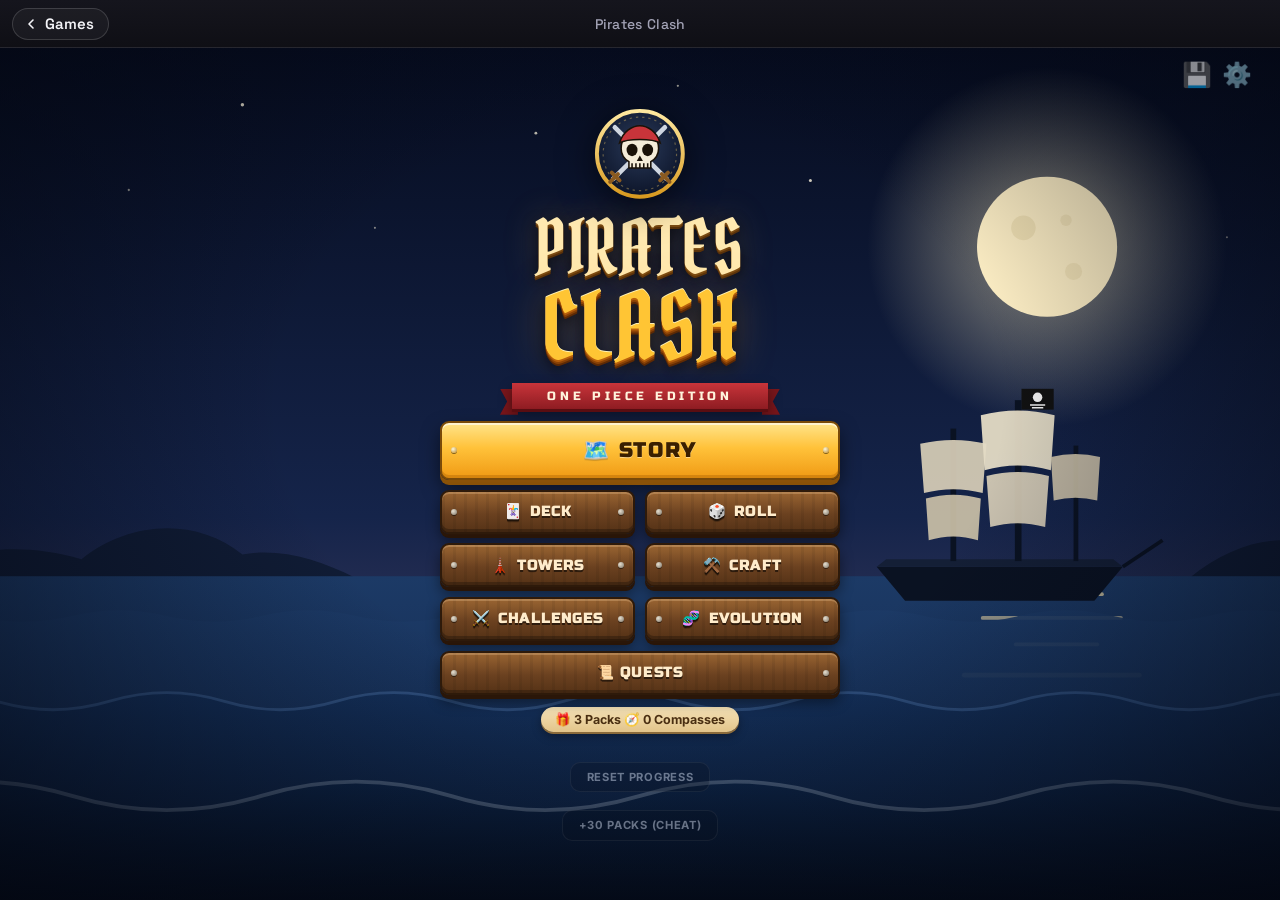
